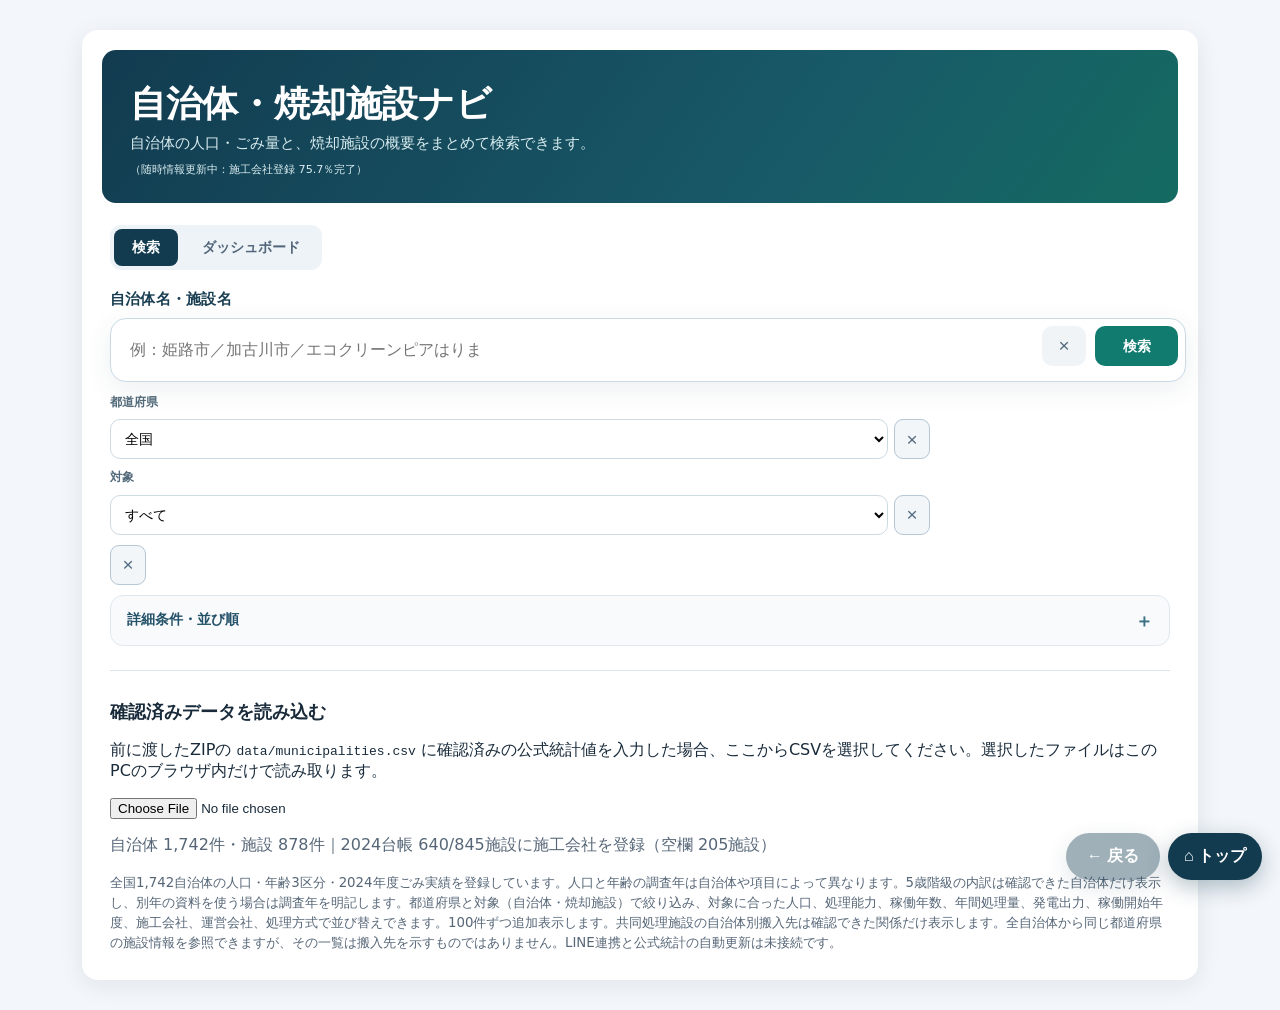
==== index.html @ e00a503f "batch74: verify Yoshii original plant era; distinguish 2003 retrofit" ====
<!doctype html><html lang="ja"><head><meta charset="utf-8"><meta name="viewport" content="width=device-width,initial-scale=1"><title>自治体・焼却施設ナビ</title><style>body{font-family:system-ui,'Yu Gothic',sans-serif;background:#f3f6fa;color:#192b3b;margin:0;padding:30px 16px}main{max-width:760px;margin:auto;background:#fff;border-radius:16px;padding:28px;box-shadow:0 5px 25px #142a4015}h1{font-size:1.5rem;margin-top:0}h2{font-size:1.1rem}input[type=text]{font-size:1rem;padding:12px;width:min(80%,450px);box-sizing:border-box}button{padding:12px 20px;border:0;background:#087c62;color:#fff;border-radius:5px;font-size:1rem;cursor:pointer}.result{line-height:1.65;background:#f5f7fa;padding:18px;border-radius:8px}.result .group{border-top:1px solid #dce4e9;padding:12px 0}.result .group:first-of-type{border-top:0}.result .group h2{font-size:1rem;font-weight:700;margin:0 0 9px}.result .rows{display:block}.result .row{margin:.3em 0;overflow-wrap:anywhere}.result .title,.result .note,.result .space,.result .subsection{grid-column:1/-1}.result .title{margin:0 0 8px}.result .subsection{font-weight:700;margin-top:12px}.result .space{height:.55em}.result .key{text-align:left;overflow-wrap:anywhere}.result .colon{font-weight:600}.result .value,.result .note{overflow-wrap:anywhere}.result .num{display:inline-block;text-align:left;font-variant-numeric:tabular-nums;white-space:nowrap}.result .unit{white-space:nowrap}.result .value>.paren{margin-left:.3em}.result .paren{font-size:.8em;color:#50647a}@media(max-width:600px){.result{font-size:.9rem;padding:12px}}small,.muted{color:#566677}.box{border-top:1px solid #dce4e9;margin-top:24px;padding-top:14px}label{font-weight:600}#search-feedback{margin:12px 0;color:#075c48;font-weight:700;min-height:1.5em}.related{display:flex;flex-wrap:wrap;gap:8px;margin-top:12px}.related:empty{display:none}#facility-choice:not(:empty){display:block;margin-bottom:12px}#facility-choice label{display:block;margin-bottom:4px}#facility-choice select{display:block;box-sizing:border-box;width:min(80%,450px);max-width:100%}.related button{background:#e5f4ef;color:#075c48;padding:9px 14px;border:1px solid #a7d9c8}.related select{padding:10px;font-size:1rem;max-width:100%;border:1px solid #8ba7a1;border-radius:5px;background:white}.related label{align-self:center}#sort-controls{display:flex;align-items:center;gap:10px;margin:12px 0 4px;flex-wrap:wrap}#sort-scope,#sort-order{font-size:1rem;padding:9px 12px;border:1px solid #8ba7a1;border-radius:7px;background:#fff;max-width:100%}#sort-hint{font-size:.82rem;color:#566677}#search-candidates:not(:empty){display:flex;flex-direction:column;padding:4px 0 8px}#search-candidates button{text-align:left;width:100%;background:#e5f4ef;color:#075c48;padding:10px 14px;border:1px solid #a7d9c8}
#home-button{position:fixed;right:18px;bottom:calc(20px + env(safe-area-inset-bottom));z-index:10;border-radius:999px;background:#123b50;color:white;box-shadow:0 7px 22px #123b5050;padding:13px 19px;font-weight:700}#home-button:focus-visible,.facility-link:focus-visible{outline:3px solid #edbd56;outline-offset:3px}#result{scroll-margin-top:16px}.facility-link{display:block;width:100%;text-align:left;margin:8px 0;border-radius:10px;background:white;color:#075c48;border:1px solid #a7d9c8;padding:12px 14px;font-weight:650;overflow-wrap:anywhere}.facility-link:active{background:#d5eee4}@media(max-width:600px){#home-button{right:14px;bottom:calc(16px + env(safe-area-inset-bottom))}}

/* 案件探索用の結果画面 */
main{max-width:1060px}.result{background:#f5f7fa;padding:18px 22px}.result>.title:first-child{font-size:1.15rem;font-weight:750;margin:0 0 8px}.result .group{background:#fff;border:1px solid #dbe4ed;border-radius:14px;padding:16px;margin:12px 0;box-shadow:0 2px 10px #123b5009}.result .group h2{font-size:1.05rem;margin:0 0 12px}.result .facility-section{border-left:5px solid #e79330}.result .overview-section{border-left:5px solid #4383cb}.result .renovation-section{border-left:5px solid #c75450}.result .renovation-section .row{padding:3px 0}.metric-grid{display:grid;grid-template-columns:repeat(3,minmax(0,1fr));gap:8px}.overview-metrics{grid-template-columns:repeat(4,minmax(0,1fr))}.metric{background:#f4f8fc;border:1px solid #e0e8f0;border-radius:10px;padding:10px 12px;min-width:0}.metric-label{display:block;color:#52657a;font-size:.78rem;line-height:1.4}.metric-value{display:block;font-size:1.08rem;overflow-wrap:anywhere;font-variant-numeric:tabular-nums}.overview-metrics .metric{background:#eef5fd}.overview-metrics .waste-metric{background:#eaf6ed;border-color:#cce7d2}.age-new{background:#e6f5e9;border-color:#9bd3a5}.age-mid{background:#fff5db;border-color:#edcf70}.age-old{background:#fbe9e7;border-color:#e9aaa5}.age-new .metric-value{color:#17663d}.age-mid .metric-value{color:#845e00}.age-old .metric-value{color:#a43b32}.facility-card{display:block;text-align:left;width:100%;background:#fffaf3;border:1px solid #f0d5ae;border-radius:12px;padding:14px;color:#192b3b;box-sizing:border-box;margin:9px 0}.facility-card-button{cursor:pointer;font:inherit}.facility-card-button:hover,.facility-card-button:focus-visible{outline:2px solid #dc8734;outline-offset:1px;background:#fff4e4}.facility-card-heading{font-size:1.08rem;font-weight:750;color:#74440d;margin-bottom:10px}.facility-card-foot{margin-top:10px;font-size:.86rem;line-height:1.5;overflow-wrap:anywhere}.age-caveat{display:block;margin-top:5px;font-size:.75rem}.result-details{margin:9px 0}.result-details>summary{cursor:pointer;display:list-item;background:#fff;border:1px solid #dbe4ed;border-radius:10px;padding:11px 16px;color:#214867;font-weight:700}.result-details[open]>summary{border-radius:10px 10px 0 0}.result-details .group{margin-top:0;border-top:0;border-radius:0 0 10px 10px;box-shadow:none}.result .facility-section .rows>small,.overview-section>small{display:block;margin-top:8px}.result .facility-section .rows>.facility-card+.facility-card{margin-top:12px}@media(max-width:700px){body{padding:12px 8px}main{padding:18px 12px}.result{padding:10px}.metric-grid,.overview-metrics{grid-template-columns:repeat(2,minmax(0,1fr))}.metric{padding:8px}.metric-value{font-size:1rem}.facility-card{padding:10px}.result .group{padding:12px;margin:9px 0}}@media(max-width:360px){.metric-grid,.overview-metrics{grid-template-columns:1fr}}

.hero{background:linear-gradient(125deg,#123b50 0%,#185a68 65%,#146b61 100%);color:#fff;border-radius:14px;padding:24px 28px;margin:-8px -8px 22px}.hero h1{font-size:clamp(1.5rem,3vw,2.25rem);line-height:1.25;margin:7px 0 8px}.hero p{margin:0;color:#d9edf0;font-size:.94rem}.hero-kicker{display:inline-block;background:#e59333;color:#24210c;border-radius:999px;padding:4px 11px;font-size:.75rem;font-weight:800;letter-spacing:.04em}#q{border:2px solid #a5b9c9;border-radius:10px;width:min(100%,580px);margin-top:5px;outline-offset:2px}#q:focus{border-color:#df8c2d}#facility-choice:not(:empty){border:1px solid #dce5ec;background:#fff;border-radius:12px;padding:12px 16px;margin-top:18px}#facility-choice:before{content:'施設を切り替える';display:block;font-weight:750;color:#214867;margin-bottom:8px}#search-feedback{color:#214867}#result{margin-top:12px}@media(max-width:700px){.hero{padding:20px 18px;margin:-6px -4px 18px}.hero h1{font-size:1.45rem}.hero p{font-size:.83rem}#q{width:100%}}
.facility-card-heading{display:flex;align-items:baseline;justify-content:space-between;gap:8px;flex-wrap:wrap}.age-legend{font-size:.68rem;color:#586c77;font-weight:500;white-space:normal}.age-legend::first-letter{color:#377dbb}.facility-card-heading .age-legend{margin-left:auto}.works-chip{display:inline-block;margin-top:9px;padding:2px 8px;border-radius:999px;background:#f9e8e6;color:#a43b32;font-size:.73rem;font-weight:750}.age-new{background:#e8f2fc;border-color:#a8c8e8}.age-new .metric-value{color:#245f95}@media(max-width:700px){.facility-card-heading{display:block}.age-legend{display:block;margin-top:4px;font-size:.65rem}}
.age-legend span{margin-left:7px;white-space:nowrap}.legend-blue{color:#2878b7}.legend-yellow{color:#957000}.legend-red{color:#ae493e}.service-area{display:block;margin-top:8px;font-weight:700;color:#876019}
/* 絞り込みは検索欄の上に二列、候補は検索欄の直下 */
#sort-controls{display:grid;grid-template-columns:repeat(2,minmax(0,1fr));column-gap:10px;row-gap:3px;max-width:580px;margin:0 0 16px}
#sort-controls label{font-size:.78rem;line-height:1.25;color:#52657a}
#sort-controls label[for="sort-scope"]{grid-column:1;grid-row:1}
#sort-controls label[for="sort-order"]{grid-column:2;grid-row:1}
#sort-scope{grid-column:1;grid-row:2}#sort-order{grid-column:2;grid-row:2}
#sort-scope,#sort-order{box-sizing:border-box;width:100%;min-width:0;max-width:none;padding:7px 20px 7px 8px;font-size:.82rem;line-height:1.2;height:36px}
#sort-hint{grid-column:1/-1;font-size:.72rem;line-height:1.25;margin-top:2px}
#search-candidates:not(:empty){margin:6px 0 10px;padding:8px;border:1px solid #a7d9c8;border-radius:12px;background:#f2faf7;gap:5px}
#search-candidates:not(:empty)::before{content:'検索候補 · タップして表示';display:block;color:#075c48;font-size:.78rem;font-weight:750;padding:1px 4px 3px}
#search-candidates button{border-radius:7px;padding:9px 11px;background:#fff}
#search-feedback{font-size:.84rem;font-weight:600;margin:6px 0 8px;min-height:0}
@media(max-width:700px){#sort-controls{max-width:none;column-gap:8px;margin-bottom:14px}#sort-scope,#sort-order{font-size:.78rem;padding-left:6px;padding-right:15px;height:34px}}

#nav-actions{position:fixed;right:18px;bottom:calc(20px + env(safe-area-inset-bottom));z-index:10;display:flex;gap:8px}
#nav-actions button{position:static;min-width:94px;border-radius:999px;background:#123b50;color:#fff;box-shadow:0 7px 22px #123b5050;padding:13px 16px;font-weight:700}
#back-button:disabled{opacity:.4;cursor:not-allowed}
#search-row{display:flex;gap:8px;align-items:stretch;margin-top:5px;width:100%}
#search-row #q{margin-top:0;flex:1;min-width:0;width:auto}
.search-action{width:70px;min-width:70px;height:46px;padding:0;border-radius:10px;font-weight:800;display:inline-flex;align-items:center;justify-content:center}
#clear-search{background:#e7edf2;color:#214867;border:1px solid #b7c7d4;font-size:1.25rem}
#submit-search{background:#087c62;color:#fff;border:1px solid #087c62}
#prefecture-filter{font-size:.82rem;padding:7px 20px 7px 8px;border:1px solid #8ba7a1;border-radius:7px;background:#fff;height:36px;box-sizing:border-box;min-width:130px}
#sort-controls{grid-template-columns:minmax(130px,1fr) minmax(130px,1fr) minmax(130px,1fr)!important;max-width:760px!important}
#sort-controls label[for="prefecture-filter"]{grid-column:3;grid-row:1}
#prefecture-filter{grid-column:3;grid-row:2}
.facility-list-card{width:100%;box-sizing:border-box;margin:6px 0}
.facility-list-rank{font-size:.78rem;color:#566677;font-weight:700;margin-right:6px}
@media(max-width:700px){#nav-actions{right:12px;bottom:calc(14px + env(safe-area-inset-bottom));gap:6px}#nav-actions button{min-width:78px;padding:11px 12px;font-size:.86rem}#sort-controls{grid-template-columns:1fr 1fr!important}#sort-controls label[for="prefecture-filter"]{grid-column:1;grid-row:3}#prefecture-filter{grid-column:1/3;grid-row:4;width:100%}.search-action{width:64px;min-width:64px;height:44px}}

/* 検索UI 最終構成：都道府県 → 対象 → 並び順 */
#sort-controls{display:grid!important;grid-template-columns:minmax(120px,1fr) minmax(120px,1fr) minmax(180px,1.35fr)!important;column-gap:10px;row-gap:5px;max-width:820px!important;align-items:end}
#sort-controls label[for="prefecture-filter"]{grid-column:1!important;grid-row:1!important}
#prefecture-filter{grid-column:1!important;grid-row:2!important;width:100%;max-width:none!important}
#sort-controls label[for="sort-scope"]{grid-column:2!important;grid-row:1!important}
#sort-scope{grid-column:2!important;grid-row:2!important}
#sort-controls label[for="sort-order"]{grid-column:3!important;grid-row:1!important}
#sort-order{grid-column:3!important;grid-row:2!important}
#sort-hint{grid-column:1/4!important;grid-row:3!important;margin-top:1px}
#sort-scope,#sort-order,#prefecture-filter{height:40px!important;font-size:.88rem!important;border:1px solid #9db0bf;border-radius:9px;background:#fff;padding:7px 30px 7px 10px!important}
@media(max-width:700px){#sort-controls{grid-template-columns:1fr 1fr!important}#sort-controls label[for="prefecture-filter"]{grid-column:1!important;grid-row:1!important}#prefecture-filter{grid-column:1!important;grid-row:2!important}#sort-controls label[for="sort-scope"]{grid-column:2!important;grid-row:1!important}#sort-scope{grid-column:2!important;grid-row:2!important}#sort-controls label[for="sort-order"]{grid-column:1/3!important;grid-row:3!important}#sort-order{grid-column:1/3!important;grid-row:4!important}#sort-hint{grid-column:1/3!important;grid-row:5!important}}
.aggregation-coverage{margin:8px 0 10px;padding:10px 12px;border-radius:10px;background:#f5f7fa;border:1px solid #d8e0e7;font-size:.82rem;font-weight:700;color:#44515c}
.company-overview{background:#fff;border:1px solid #cbdce5;border-radius:12px;padding:14px;text-align:left;color:#192b3b}
.company-overview h2{margin:3px 0 8px;font-size:1.2rem;overflow-wrap:anywhere}.company-kicker{font-size:11px;color:#536a7a}.company-links{display:flex;flex-wrap:wrap;gap:8px;margin-bottom:10px}.company-links a{font-size:12px;color:#075c70;display:inline-block;padding:5px 9px;background:#edf7fa;border:1px solid #c9e3eb;border-radius:6px}.company-stats{display:flex;flex-wrap:wrap;gap:6px}.company-stats span{background:#f3f6f9;border-radius:6px;padding:5px 8px;font-size:12px}.company-note,.company-sort-note{font-size:11px;line-height:1.6;color:#536477;margin:8px 0 0}.company-sort-bar{display:flex;flex-wrap:wrap;gap:8px;align-items:center;margin-top:12px}.company-sort-bar label{font-size:12px}.company-sort-bar select{flex:1;min-width:0;width:auto;max-width:100%;font-size:13px;padding:8px;border:1px solid #99b5c1;border-radius:7px;background:white}.company-facility-list{display:flex;flex-direction:column;gap:8px}.company-facility-list button .company-facility-value{display:block;font-size:12px;color:#52657a;margin-top:3px}
/* 施設サマリー：項目の分類色。稼働年数の判定色は既存のまま。 */
.facility-metrics .metric-equipment{background:#eef5fc;border-color:#c9def2;border-left:3px solid #6b9cc5}
.facility-metrics .metric-start{background:#f4f0fa;border-color:#dfd3ed;border-left:3px solid #a28abb}
.facility-metrics .metric-power{background:#fff8e8;border-color:#efdfb5;border-left:3px solid #c4a355}
.facility-metrics .metric-throughput{background:#edf7f2;border-color:#cce6d8;border-left:3px solid #73a88b}
.facility-metrics .metric-unknown{background:#f2f4f6;border-color:#d8dee5;border-left:3px solid #aab4c0}
.facility-metrics .metric-unknown .metric-value{color:#586577;font-weight:600}
/* 件数に依存しない共通タイムライン。1件でも丸と縦線を保持する。 */
.construction-history .history-timeline:not(:empty){display:block;min-height:64px;border-left:2px solid #fb923c;margin-left:7px;overflow:visible}
.construction-history .history-timeline>li{display:block;min-height:44px;padding-bottom:20px;overflow:visible}
.construction-history .history-timeline>li::before{display:block;content:'';background:#ea580c;width:9px;height:9px;border-radius:50%;border:2px solid #fff;position:absolute;left:-19px;top:5px}

.construction-history{margin-top:12px;border-top:1px solid #cbd5e1;padding-top:10px;text-align:left}.construction-history summary{font-size:14px;font-weight:700;cursor:pointer;min-height:36px;align-content:center;color:#9a3412}.history-count{margin-left:8px;font-size:11px;background:#fff0e3;border-radius:99px;padding:3px 8px;color:#7c2d12}.history-note{display:block;font-size:11px;color:#64748b;line-height:1.6;margin:8px 0}.history-timeline{list-style:none;padding:0 0 0 13px;margin:14px 0;border-left:2px solid #fed7aa}.history-timeline li{position:relative;padding:0 0 20px 14px;overflow-wrap:anywhere}.history-timeline li:before{content:'';position:absolute;left:-19px;top:5px;width:9px;height:9px;border-radius:50%;background:#ea580c;border:2px solid white}.history-timeline time{display:block;font-size:12px;font-weight:700;color:#64748b}.history-tags{display:flex;flex-wrap:wrap;gap:5px;margin:5px 0}.history-tags span{font-size:10px;background:#fff7ed;color:#9a3412;border:1px solid #fed7aa;border-radius:5px;padding:2px 5px}.history-timeline strong{display:block;font-size:13px}.history-timeline small{display:block;font-size:11px;color:#64748b}.history-timeline p{font-size:12px;line-height:1.6;margin:4px 0}.history-sources{display:flex;flex-wrap:wrap;gap:10px;margin-top:5px}.history-sources a{font-size:11px;color:#0369a1}.construction-history a:focus-visible,.construction-history summary:focus-visible{outline:2px solid #0284c7;outline-offset:3px}

/* 各絞り込み欄の個別リセット。既存の段組みと高さを維持。 */
#sort-controls .filter-reset-field{display:flex;align-items:stretch;gap:6px;min-width:0;width:100%;grid-row:2}
#sort-controls .filter-reset-field select{flex:1;min-width:0!important;width:0!important;max-width:none!important;grid-column:auto!important;grid-row:auto!important}
#sort-controls .filter-reset-field[data-control="prefecture-filter"]{grid-column:1}
#sort-controls .filter-reset-field[data-control="sort-scope"]{grid-column:2}
#sort-controls .filter-reset-field[data-control="sort-order"]{grid-column:3}
#sort-controls .filter-reset-button{display:flex;align-items:center;justify-content:center;flex:0 0 36px;width:36px;height:40px;padding:0;border:1px solid #b7c7d4;border-radius:9px;background:#f2f6f9;color:#526b80;font-size:19px;font-weight:500;line-height:1;box-sizing:border-box}
#sort-controls .filter-reset-button:hover{background:#e7eef4;color:#214867}
#sort-controls .filter-reset-button:active{background:#dce7ef}
#sort-controls .filter-reset-button:focus-visible{outline:3px solid #df8c2d;outline-offset:2px}
@media(max-width:700px){#sort-controls .filter-reset-field[data-control="sort-order"]{grid-column:1/3;grid-row:4}}

/* 検索欄を絞り込み欄と同じ高さに揃える */
#search-row{gap:6px;align-items:center}
#search-row #q{height:40px;padding:7px 10px;font-size:.88rem;border-radius:9px;box-sizing:border-box}
#search-row .search-action{height:40px;min-width:0;padding:0;border-radius:9px;box-sizing:border-box;font-weight:600;line-height:1}
#search-row #clear-search{flex:0 0 36px;width:36px;background:#f2f6f9;color:#526b80;font-size:19px;font-weight:500;border:1px solid #b7c7d4}
#search-row #submit-search{flex:0 0 56px;width:56px;font-size:.88rem}
#search-row #clear-search:hover{background:#e7eef4;color:#214867}
#search-row .search-action:focus-visible{outline:3px solid #df8c2d;outline-offset:2px}
#result:empty,#search-feedback:empty{display:none}

/* ランキングダッシュボード */
.page-tabs{display:flex;gap:6px;margin:0 0 18px;padding:4px;background:#edf3f7;border-radius:11px;width:fit-content}.page-tabs button{padding:9px 18px;background:transparent;color:#52657a;border-radius:8px;font-size:.88rem;font-weight:700}.page-tabs button[aria-pressed="true"]{background:#123b50;color:white}
#dashboard[hidden]{display:none}body.dashboard-open main>:not(.hero):not(.page-tabs):not(#dashboard){display:none!important}
.dash-head{display:flex;justify-content:space-between;align-items:end;gap:12px;flex-wrap:wrap;margin-bottom:16px}.dash-head h2{font-size:1.45rem;margin:0 0 4px}.dash-head p{font-size:.82rem;color:#52657a;margin:0}.dash-filter label{display:block;font-size:.78rem;margin-bottom:4px}.dash-filter select{height:40px;min-width:150px;border:1px solid #9db0bf;border-radius:9px;background:white;padding:7px 10px;font-size:.88rem}
.dash-kpis{display:grid;grid-template-columns:repeat(4,minmax(0,1fr));gap:10px;margin-bottom:16px}.dash-kpi{border:1px solid #d6e4ec;border-radius:12px;background:#f3f8fb;padding:14px}.dash-kpi span{display:block;color:#52657a;font-size:.78rem}.dash-kpi strong{display:block;font-size:1.7rem;color:#123b50;line-height:1.5;font-variant-numeric:tabular-nums}.dash-kpi small{font-size:.72rem}
.dash-grid{display:grid;grid-template-columns:repeat(2,minmax(0,1fr));gap:16px}.dash-panel{border:1px solid #d6e4ec;border-radius:13px;background:white;padding:16px;min-width:0}.dash-panel h3{font-size:1rem;margin:0 0 5px}.dash-note{color:#52657a;font-size:.73rem;line-height:1.5;margin:0 0 10px}.dash-rank{display:block;width:100%;position:relative;background:transparent;color:#192b3b;padding:9px 0;border-radius:0;text-align:left;border-bottom:1px solid #edf2f6;font:inherit}.dash-rank:hover{background:#f3f8fb}.dash-rank:focus-visible{outline:2px solid #df8c2d}.dash-row{display:flex;align-items:baseline;gap:8px;font-size:.82rem}.dash-place{width:21px;flex-shrink:0;color:#8799a7;font-size:.75rem}.dash-label{flex:1;min-width:0;overflow-wrap:anywhere}.dash-value{font-weight:750;white-space:nowrap;font-variant-numeric:tabular-nums;color:#146b61}.dash-meta{font-size:.68rem;color:#64748b;margin:3px 0 5px 29px}.dash-track{height:4px;margin-left:29px;background:#edf3f7;border-radius:9px;overflow:hidden}.dash-bar{height:100%;background:#248978;border-radius:9px}.dash-panel[data-tone="old"] .dash-bar{background:#cf7266}.dash-panel[data-tone="new"] .dash-bar{background:#4383cb}.dash-age{display:flex;gap:8px;margin:0 0 16px;flex-wrap:wrap}.dash-age span{padding:7px 11px;border-radius:7px;font-size:.8rem;background:#eef5fc;color:#245f95}.dash-age span:nth-child(2){background:#fff5db;color:#845e00}.dash-age span:nth-child(3){background:#fbe9e7;color:#a43b32}.dash-age span:nth-child(4){background:#f3f6fa;color:#52657a}.dash-footer{font-size:.74rem;color:#52657a;line-height:1.6;margin:16px 0 0}
@media(max-width:700px){.dash-kpis{grid-template-columns:repeat(2,minmax(0,1fr));gap:8px}.dash-kpi{padding:10px}.dash-kpi strong{font-size:1.4rem}.dash-grid{grid-template-columns:1fr;gap:12px}.dash-panel{padding:12px}.dash-head h2{font-size:1.2rem}.page-tabs{width:100%;box-sizing:border-box}.page-tabs button{flex:1;padding:9px 8px}}

/* スマホでもランキングは一項目ずつ表示 */
.dash-grid{grid-template-columns:minmax(0,1fr)}
.dash-selector{display:flex;gap:12px;align-items:end;flex-wrap:wrap;margin-bottom:12px}
.dash-selector .dash-filter{flex:1;min-width:0}
.dash-selector select{width:100%;box-sizing:border-box}
.dash-summary{font-size:.78rem;color:#52657a;margin:0 0 12px;line-height:1.5}
.hero .update-progress{display:block;margin:9px 0 0;font-size:.7rem;font-weight:400;color:#d9edf0;line-height:1.5}
</style></head><body><div id="nav-actions"><button id="back-button" type="button" aria-label="ひとつ前の画面に戻る" disabled>← 戻る</button><button id="home-button" type="button" aria-label="トップページへ戻る">⌂ トップ</button></div><main><header class="hero"><h1>自治体・焼却施設ナビ</h1><p>自治体の人口・ごみ量と、焼却施設の概要をまとめて検索できます。</p></header><div id="sort-controls"><label for="prefecture-filter">都道府県</label><select id="prefecture-filter"><option value="">全国</option></select><label for="sort-scope">対象</label><select id="sort-scope"><option value="search">すべて</option><option value="municipalities">自治体</option><option value="facilities">焼却施設</option></select><label for="sort-order">並び順</label><select id="sort-order"><option value="related">関連順</option><option value="population-desc">人口順（多い順）</option><option value="population-asc">人口順（少ない順）</option><option value="capacity-desc">処理能力 t/日（多い順）</option><option value="capacity-asc">処理能力 t/日（少ない順）</option><option value="age-new">施設稼働年数（新しい順）</option><option value="age-old">施設稼働年数（古い順）</option><option value="annual-desc">年間処理量 t（多い順）</option><option value="annual-asc">年間処理量 t（少ない順）</option><option value="power-desc">発電出力 kW（多い順）</option><option value="power-asc">発電出力 kW（少ない順）</option><option value="operation-new">稼働開始年度（新しい順）</option><option value="operation-old">稼働開始年度（古い順）</option><option value="builder">施工会社（件数順）</option><option value="operator">運営会社（件数順）</option><option value="process">処理方式（件数順）</option></select><span id="sort-hint">都道府県と対象を選ぶだけで一覧を絞り込めます。</span></div><form id="search"><label for="q">自治体名・施設名</label><div id="search-row"><input id="q" type="text" value="" placeholder="例：姫路市／加古川市／エコクリーンピアはりま" autocomplete="off"><button id="clear-search" class="search-action" type="button" aria-label="検索文字を削除">×</button><button id="submit-search" class="search-action" type="submit">検索</button></div></form><div id="search-candidates" class="related" aria-label="検索候補"></div><p id="search-feedback" role="status" aria-live="polite">検索機能の準備中です。この表示が変わらない場合は、HTMLファイルを保存してChromeで開いてください。</p><div id="result" class="result" role="status">読み込み中…</div><div id="facility-choice" class="related" aria-label="処理施設を選択"></div><div id="related" class="related" aria-label="関連する検索"></div><div class="box"><h2>確認済みデータを読み込む</h2><p>前に渡したZIPの <code>data/municipalities.csv</code> に確認済みの公式統計値を入力した場合、ここからCSVを選択してください。選択したファイルはこのPCのブラウザ内だけで読み取ります。</p><input id="csv" type="file" accept=".csv,text/csv"><p id="loaded" class="muted">内蔵データ：全国1,742自治体（施設882件）</p></div><small>全国1,742自治体の人口・年齢3区分・2024年度ごみ実績を登録しています。人口と年齢の調査年は自治体や項目によって異なります。5歳階級の内訳は確認できた自治体だけ表示し、別年の資料を使う場合は調査年を明記します。都道府県と対象（自治体・焼却施設）で絞り込み、対象に合った人口、処理能力、稼働年数、年間処理量、発電出力、稼働開始年度、施工会社、運営会社、処理方式で並び替えできます。100件ずつ追加表示します。共同処理施設の自治体別搬入先は確認できた関係だけ表示します。全自治体から同じ都道府県の施設情報を参照できますが、その一覧は搬入先を示すものではありません。LINE連携と公式統計の自動更新は未接続です。</small></main><script>
'use strict'; let facilities=[{id:'himeji_ichikawa',name:'市川美化センター',address:'兵庫県姫路市東郷町1451番地3',owner:'姫路市',builder:'三菱重工業株式会社',operator:'',capacity_tpd:'330',furnace_count:'2',furnace_type:'ストーカ式',process:'全連続燃焼式焼却炉',operation_start:'1992年4月',completion:'1992年3月',power_kw:'1200',source:'姫路市 新美化センター整備基本計画 https://www.city.himeji.lg.jp/kurashi/cmsfiles/contents/0000031/31573/kihonkeikaku.pdf ／ 姫路市 住民説明会資料 https://www.city.himeji.lg.jp/kurashi/cmsfiles/contents/0000026/26580/setumeikaisiryou2.pdf ／ 兵庫県「一般廃棄物処理」施工会社名 https://www.kankyo.pref.hyogo.lg.jp/download_file/view/3195/21156',source_date:'2026年9月確認'},{id:'himeji_aboshi',name:'エコパークあぼし ごみ焼却施設',address:'兵庫県姫路市網干区網干浜4番地1',owner:'姫路市',builder:'新日鉄住金エンジニアリング株式会社（建設当時。現・日鉄エンジニアリング株式会社）',operator:'',capacity_tpd:'402',furnace_count:'3',furnace_type:'シャフト炉式ガス化溶融炉',process:'直接溶融・資源化システム',operation_start:'2010年4月',completion:'2010年3月',power_kw:'10500',source:'姫路市 新美化センター整備基本計画 https://www.city.himeji.lg.jp/kurashi/cmsfiles/contents/0000031/31573/kihonkeikaku.pdf ／ 姫路市 住民説明会資料 https://www.city.himeji.lg.jp/kurashi/cmsfiles/contents/0000026/26580/setumeikaisiryou2.pdf ／ 兵庫県「一般廃棄物処理」施工会社名 https://www.kankyo.pref.hyogo.lg.jp/download_file/view/3279/21106',source_date:'2026年9月確認'},{id:'toban_ecocleanpia',name:'エコクリーンピアはりま（東播臨海広域クリーンセンター）',address:'兵庫県高砂市梅井6丁目1番1号',owner:'高砂市（加古川市・稲美町・播磨町から事務受託）',builder:'株式会社神鋼環境ソリューション',operator:'株式会社高砂環境サービス',capacity_tpd:'429',furnace_count:'3',furnace_type:'回転式ストーカ炉',process:'焼却（可燃ごみ・破砕残渣）',completion:'2022年5月',operation_start:'2022年6月',power_kw:'12000',source:'高砂市 施設概要 https://www.city.takasago.lg.jp/material/files/group/33/yoryo.pdf ／ 高砂市 事務の委託 https://www.city.takasago.lg.jp/soshikikarasagasu/ecocleanpia/eco/eco5/2745.html ／ 加古川市 広域ごみ処理事業 https://www.city.kakogawa.lg.jp/soshikikarasagasu/kankyobu/kankyodaiichika/1413346145115.html ／ 兵庫県「一般廃棄物処理」施工会社名 https://www.kankyo.pref.hyogo.lg.jp/application/files/8217/7484/3770/9593d52a82b48d61380bc4fdb09f9b2e.pdf',source_date:'2026年9月確認'}]; let serviceLinks=[{municipality_code:'28201',facility_id:'himeji_ichikawa',evidence:'姫路市 住民説明会資料 4頁',valid_from:'',valid_to:''},{municipality_code:'28201',facility_id:'himeji_aboshi',evidence:'姫路市 住民説明会資料 4頁',valid_from:'',valid_to:''},{municipality_code:'28210',facility_id:'toban_ecocleanpia',evidence:'加古川市 広域ごみ処理事業 ／ 高砂市 施設概要',valid_from:'2022年6月',valid_to:''},{municipality_code:'28216',facility_id:'toban_ecocleanpia',evidence:'加古川市 広域ごみ処理事業 ／ 高砂市 施設概要',valid_from:'2022年6月',valid_to:''},{municipality_code:'28381',facility_id:'toban_ecocleanpia',evidence:'加古川市 広域ごみ処理事業 ／ 高砂市 施設概要',valid_from:'2022年6月',valid_to:''},{municipality_code:'28382',facility_id:'toban_ecocleanpia',evidence:'加古川市 広域ごみ処理事業 ／ 高砂市 施設概要',valid_from:'2022年6月',valid_to:''}]; /* 施設: id, name, address, owner, operator, capacity_tpd, furnace_count, furnace_type, operation_start, source, source_date。紐付け: municipality_code, facility_id, evidence, valid_from, valid_to。確認済みの関係だけ登録する。 */ let rows=[{prefecture:'兵庫県',municipality:'姫路市',municipality_code:'28201',households:'230210',households_year:'2025年10月1日・国勢調査速報',population_change:'-12184',households_change:'+6104',population_previous_year:'2020年国勢調査',age_base_population:'530495',population:'518311',population_year:'2025年10月1日・国勢調査速報',age_0_14:'69458',age_15_64:'316502',age_65_plus:'144535',age_year:'2020年10月1日・国勢調査確報',age_5_year:[['15～19歳',26007],['20～24歳',26648],['25～29歳',26366],['30～34歳',27529],['35～39歳',30713],['40～44歳',35268],['45～49歳',43532],['50～54歳',37222],['55～59歳',33463],['60～64歳',29754]],waste_tonnes:'162699',waste_trend:[[2020,178625],[2021,176434],[2022,173113],[2023,168353],[2024,162699]],waste_trend_source:'環境省 年度別・兵庫県集計結果（ごみ処理概要） https://www.env.go.jp/recycle/waste_tech/ippan/r2/index.html ／ https://www.env.go.jp/recycle/waste_tech/ippan/r3/index.html ／ https://www.env.go.jp/recycle/waste_tech/ippan/r4/index.html ／ https://www.env.go.jp/recycle/waste_tech/ippan/r5/index.html ／ https://www.env.go.jp/recycle/waste_tech/ippan/r6/index.html',waste_year:'令和6年度（2024年度）',waste_per_capita_g_day:'855',direct_incineration_tonnes:'141886',recycled_tonnes:'23084',waste_household_tonnes:'108831',waste_business_tonnes:'53868',waste_types:[['可燃ごみ',136757],['不燃ごみ',2682],['資源ごみ',10292],['粗大ごみ',12798],['その他のごみ',170]],recycling_rate:'14.189122738001572',final_disposal_tonnes:'12387',waste_inflow_tonnes:'162731',waste_processed_tonnes:'190312',waste_extra_year:'令和6年度（2024年度）',waste_extra_source:'姫路市統計要覧 表13-2 https://www.city.himeji.lg.jp/shisei/cmsfiles/contents/0000032/32987/zen.pdf',population_source:'姫路市 https://www.city.himeji.lg.jp/shisei/0000033369.html',age_source:'姫路市 https://www.city.himeji.lg.jp/shisei/cmsfiles/contents/0000020/20119/kekkagaiyou.pdf',waste_source:'環境省 一般廃棄物処理事業実態調査（令和6年度・兵庫県／ごみ処理概要、地方公共団体コード28201） https://www.env.go.jp/recycle/waste_tech/ippan/r6/data/shori/city/28/01.xlsx'}];

// 市の公式施設案内で現在の焼却施設と自治体との関係を確認したもののみ登録する。
facilities.push(
 {id:'kobe_higashi',name:'東クリーンセンター',address:'兵庫県神戸市東灘区魚崎浜町1番地7',owner:'神戸市',builder:'川崎重工業株式会社',capacity_tpd:'900',furnace_count:'3',completion:'2000年3月',power_kw:'20000',source:'神戸市 ごみ処理施設の紹介 https://www.city.kobe.lg.jp/a70503/kurashi/recycle/gomi/shisetsu/facility/gomishorishisetsu/index.html ／ 東クリーンセンター https://www.city.kobe.lg.jp/a30783/kurashi/recycle/gomi/shisetsu/facility/gomishorishisetsu/higashicc.html ／ 兵庫県「一般廃棄物処理」施工会社名 https://www.kankyo.pref.hyogo.lg.jp/download_file/view/3258/21106',source_date:'2026年9月確認'},
 {id:'kobe_minatojima',name:'港島クリーンセンター',address:'兵庫県神戸市中央区港島9丁目12番1',owner:'神戸市',builder:'川崎重工業株式会社・株式会社大林組JV',capacity_tpd:'600',furnace_count:'3',completion:'2017年3月',operation_start:'2017年度',power_kw:'15200',source:'神戸市 ごみ処理施設の紹介 https://www.city.kobe.lg.jp/a70503/kurashi/recycle/gomi/shisetsu/facility/gomishorishisetsu/index.html ／ 港島クリーンセンター https://www.city.kobe.lg.jp/a30783/kurashi/recycle/gomi/shisetsu/facility/gomishorishisetsu/minatozimacc.html ／ 兵庫県「一般廃棄物処理」施工会社名 https://www.kankyo.pref.hyogo.lg.jp/download_file/view/3258/21106',source_date:'2026年9月確認'},
 {id:'kobe_nishi',name:'西クリーンセンター',address:'兵庫県神戸市西区伊川谷町井吹字三番鬮74番地の1',owner:'神戸市',builder:'三菱重工業株式会社',capacity_tpd:'600',furnace_count:'3',completion:'1995年1月',power_kw:'6500',source:'神戸市 ごみ処理施設の紹介 https://www.city.kobe.lg.jp/a70503/kurashi/recycle/gomi/shisetsu/facility/gomishorishisetsu/index.html ／ 西クリーンセンター https://www.city.kobe.lg.jp/a30783/kurashi/recycle/gomi/shisetsu/facility/gomishorishisetsu/nishicc.html ／ 兵庫県「一般廃棄物処理」施工会社名 https://www.kankyo.pref.hyogo.lg.jp/download_file/view/3258/21106',source_date:'2026年9月確認'},
 {id:'nishinomiya_tobu',name:'東部総合処理センター 焼却施設',address:'兵庫県西宮市鳴尾浜2丁目1番4',owner:'西宮市',source:'西宮市 東部総合処理センター 焼却施設 https://www.nishi.or.jp/kurashi/gomi/shisetsu/tobu-syoukyaku.html ／ 西宮市 西部総合処理センター焼却施設整備事業（現行２施設を明記） https://www.nishi.or.jp/kurashi/gomi/shisetsu/seibushoukyakusisetu.html',source_date:'2026年9月確認'},
 {id:'nishinomiya_seibu',name:'西部総合処理センター 焼却施設',address:'兵庫県西宮市西宮浜3丁目8番',owner:'西宮市',source:'西宮市 西部総合処理センター 焼却施設 https://www.nishi.or.jp/kurashi/gomi/shisetsu/w-shoricenter.html ／ 西宮市 西部総合処理センター焼却施設整備事業（現行２施設を明記） https://www.nishi.or.jp/kurashi/gomi/shisetsu/seibushoukyakusisetu.html',source_date:'2026年9月確認'},
 {id:'amagasaki_2',name:'尼崎市立クリーンセンター第2工場',address:'兵庫県尼崎市東海岸町16番地の1',owner:'尼崎市',capacity_tpd:'480',furnace_count:'2',furnace_type:'ストーカ炉',process:'全連続燃焼式焼却炉',operation_start:'2005年4月',power_kw:'14100',source:'尼崎市 第2工場（ごみ焼却工場） https://www.city.amagasaki.hyogo.jp/kurashi/gomi/seido/8768shisetsu/388465.html ／ 尼崎市 施設案内 https://www.city.amagasaki.hyogo.jp/map/1000375/1000388/1000455.html',source_date:'2026年9月確認'},
 {id:'naha_haebaru',name:'那覇・南風原クリーンセンター',address:'沖縄県島尻郡南風原町字新川650番地',owner:'那覇市・南風原町環境施設組合',capacity_tpd:'450',furnace_count:'3',furnace_type:'ストーカ炉',process:'全連続燃焼式焼却炉＋灰溶融炉',completion:'2006年3月',power_kw:'8000',source:'那覇市 ごみ処理施設 https://www.city.naha.okinawa.jp/kurasitetuduki/gomi-recycling/1001973/1001974/1001975.html ／ 那覇市・南風原町環境施設組合 施設概要 https://www.n-h-gomi.or.jp/facility/f001/ ／ 組織概要 https://www.n-h-gomi.or.jp/overview/',source_date:'2026年9月確認'}
);
serviceLinks.push(
 ...['kobe_higashi','kobe_minatojima','kobe_nishi'].map(facility_id=>({municipality_code:'28100',facility_id,evidence:'神戸市 ごみ処理施設の紹介（稼働中の３施設）',valid_from:'',valid_to:''})),
 ...['nishinomiya_tobu','nishinomiya_seibu'].map(facility_id=>({municipality_code:'28204',facility_id,evidence:'西宮市 焼却施設整備事業（現行２施設）',valid_from:'',valid_to:''})),
 {municipality_code:'28202',facility_id:'amagasaki_2',evidence:'尼崎市 第2工場（市内のごみを焼却）',valid_from:'',valid_to:''},
 ...['47201','47350'].map(municipality_code=>({municipality_code,facility_id:'naha_haebaru',evidence:'那覇市・南風原町環境施設組合 組織概要',valid_from:'',valid_to:''}))
);

facilities.push(
 {id:'uki_ukikurin',name:'宇城クリーンセンター（うきくりん）',address:'熊本県宇城市松橋町萩尾地内',owner:'宇城広域連合',operator:'宇城環境テクノロジー株式会社',builder:'日立造船株式会社・エスエヌ環境テクノロジー株式会社（建設JV、契約当時の社名）',capacity_tpd:'86',furnace_count:'2',furnace_type:'ストーカ式',operation_start:'2024年4月',source:'宇城広域連合 落成式 https://www.uki-kouikirengo.or.jp/q/aview/52/5999.html ／ 施工代表企業資料 https://www.kanadevia.com/newsroom/news/release/2020/20200730_001160.html',source_date:'2026年9月確認'},
 {id:'mimasaka_clean',name:'美作クリーンセンター',address:'岡山県美作市杉原340番地',owner:'美作市',capacity_tpd:'34',furnace_count:'2',furnace_type:'ストーカ式',process:'准連続式・17t/16h×2炉',source:'美作市 施設案内 https://www.city.mimasaka.lg.jp/soshiki/shimin/kankyo/Cleancenter/Cleancenter/1446872826940.html ／ 令和8年度処理実施計画 https://www.city.mimasaka.lg.jp/material/files/group/14/may8syorijixtusikeikaku.pdf',source_date:'2026年9月確認'},
 {id:'aira_seiso',name:'あいら清掃センター',address:'鹿児島県姶良市加治木町西別府5438-1',owner:'姶良市',capacity_tpd:'74',furnace_count:'2',furnace_type:'ストーカ式',process:'全連続燃焼式・37t/24h×2炉',operation_start:'2009年4月',source:'姶良市 施設案内 https://www.city.aira.lg.jp/s-kanri/seisousennta.html ／ 市施設概要 https://www.city.aira.lg.jp/s-kanri/shisetsu/shisetsu/kankyo/documents/gyoumuitakukeiyaku.pdf',source_date:'2026年9月確認'},
 {id:'tokyo_0',name:'中央清掃工場',address:'東京都中央区晴海5-2-1',owner:'東京二十三区清掃一部事務組合',source:'東京二十三区清掃一部事務組合 清掃工場一覧 https://www.union.tokyo23-seisou.lg.jp/kojo/ （東京23区共同処理。区別の実際の搬入先は未確認）',source_date:'2026年9月確認'},
 {id:'tokyo_1',name:'港清掃工場',address:'東京都港区港南5-7-1',owner:'東京二十三区清掃一部事務組合',source:'東京二十三区清掃一部事務組合 清掃工場一覧 https://www.union.tokyo23-seisou.lg.jp/kojo/ （東京23区共同処理。区別の実際の搬入先は未確認）',source_date:'2026年9月確認'},
 {id:'tokyo_2',name:'品川清掃工場',address:'東京都品川区八潮1-4-1',owner:'東京二十三区清掃一部事務組合',source:'東京二十三区清掃一部事務組合 清掃工場一覧 https://www.union.tokyo23-seisou.lg.jp/kojo/ （東京23区共同処理。区別の実際の搬入先は未確認）',source_date:'2026年9月確認'},
 {id:'tokyo_3',name:'目黒清掃工場',address:'東京都目黒区三田2-19-43',owner:'東京二十三区清掃一部事務組合',source:'東京二十三区清掃一部事務組合 清掃工場一覧 https://www.union.tokyo23-seisou.lg.jp/kojo/ （東京23区共同処理。区別の実際の搬入先は未確認）',source_date:'2026年9月確認'},
 {id:'tokyo_4',name:'大田清掃工場',address:'東京都大田区京浜島3-6-1',owner:'東京二十三区清掃一部事務組合',source:'東京二十三区清掃一部事務組合 清掃工場一覧 https://www.union.tokyo23-seisou.lg.jp/kojo/ （東京23区共同処理。区別の実際の搬入先は未確認）',source_date:'2026年9月確認'},
 {id:'tokyo_5',name:'多摩川清掃工場',address:'東京都大田区下丸子2-33-1',owner:'東京二十三区清掃一部事務組合',source:'東京二十三区清掃一部事務組合 清掃工場一覧 https://www.union.tokyo23-seisou.lg.jp/kojo/ （東京23区共同処理。区別の実際の搬入先は未確認）',source_date:'2026年9月確認'},
 {id:'tokyo_6',name:'千歳清掃工場',address:'東京都世田谷区八幡山2-7-1',owner:'東京二十三区清掃一部事務組合',source:'東京二十三区清掃一部事務組合 清掃工場一覧 https://www.union.tokyo23-seisou.lg.jp/kojo/ （東京23区共同処理。区別の実際の搬入先は未確認）',source_date:'2026年9月確認'},
 {id:'tokyo_7',name:'渋谷清掃工場',address:'東京都渋谷区東1-35-1',owner:'東京二十三区清掃一部事務組合',source:'東京二十三区清掃一部事務組合 清掃工場一覧 https://www.union.tokyo23-seisou.lg.jp/kojo/ （東京23区共同処理。区別の実際の搬入先は未確認）',source_date:'2026年9月確認'},
 {id:'tokyo_8',name:'杉並清掃工場',address:'東京都杉並区高井戸東3-7-6',owner:'東京二十三区清掃一部事務組合',source:'東京二十三区清掃一部事務組合 清掃工場一覧 https://www.union.tokyo23-seisou.lg.jp/kojo/ （東京23区共同処理。区別の実際の搬入先は未確認）',source_date:'2026年9月確認'},
 {id:'tokyo_9',name:'豊島清掃工場',address:'東京都豊島区上池袋2-5-1',owner:'東京二十三区清掃一部事務組合',source:'東京二十三区清掃一部事務組合 清掃工場一覧 https://www.union.tokyo23-seisou.lg.jp/kojo/ （東京23区共同処理。区別の実際の搬入先は未確認）',source_date:'2026年9月確認'},
 {id:'tokyo_10',name:'板橋清掃工場',address:'東京都板橋区高島平9-48-1',owner:'東京二十三区清掃一部事務組合',source:'東京二十三区清掃一部事務組合 清掃工場一覧 https://www.union.tokyo23-seisou.lg.jp/kojo/ （東京23区共同処理。区別の実際の搬入先は未確認）',source_date:'2026年9月確認'},
 {id:'tokyo_11',name:'練馬清掃工場',address:'東京都練馬区谷原6-10-11',owner:'東京二十三区清掃一部事務組合',source:'東京二十三区清掃一部事務組合 清掃工場一覧 https://www.union.tokyo23-seisou.lg.jp/kojo/ （東京23区共同処理。区別の実際の搬入先は未確認）',source_date:'2026年9月確認'},
 {id:'tokyo_12',name:'光が丘清掃工場',address:'東京都練馬区光が丘5-3-1',owner:'東京二十三区清掃一部事務組合',source:'東京二十三区清掃一部事務組合 清掃工場一覧 https://www.union.tokyo23-seisou.lg.jp/kojo/ （東京23区共同処理。区別の実際の搬入先は未確認）',source_date:'2026年9月確認'},
 {id:'tokyo_13',name:'墨田清掃工場',address:'東京都墨田区東墨田1-10-23',owner:'東京二十三区清掃一部事務組合',source:'東京二十三区清掃一部事務組合 清掃工場一覧 https://www.union.tokyo23-seisou.lg.jp/kojo/ （東京23区共同処理。区別の実際の搬入先は未確認）',source_date:'2026年9月確認'},
 {id:'tokyo_14',name:'新江東清掃工場',address:'東京都江東区夢の島3-1-1',owner:'東京二十三区清掃一部事務組合',source:'東京二十三区清掃一部事務組合 清掃工場一覧 https://www.union.tokyo23-seisou.lg.jp/kojo/ （東京23区共同処理。区別の実際の搬入先は未確認）',source_date:'2026年9月確認'},
 {id:'tokyo_15',name:'有明清掃工場',address:'東京都江東区有明2-3-10',owner:'東京二十三区清掃一部事務組合',source:'東京二十三区清掃一部事務組合 清掃工場一覧 https://www.union.tokyo23-seisou.lg.jp/kojo/ （東京23区共同処理。区別の実際の搬入先は未確認）',source_date:'2026年9月確認'},
 {id:'tokyo_16',name:'足立清掃工場',address:'東京都足立区西保木間4-7-1',owner:'東京二十三区清掃一部事務組合',source:'東京二十三区清掃一部事務組合 清掃工場一覧 https://www.union.tokyo23-seisou.lg.jp/kojo/ （東京23区共同処理。区別の実際の搬入先は未確認）',source_date:'2026年9月確認'},
 {id:'tokyo_17',name:'葛飾清掃工場',address:'東京都葛飾区水元1-20-1',owner:'東京二十三区清掃一部事務組合',source:'東京二十三区清掃一部事務組合 清掃工場一覧 https://www.union.tokyo23-seisou.lg.jp/kojo/ （東京23区共同処理。区別の実際の搬入先は未確認）',source_date:'2026年9月確認'},
 {id:'osaka_0',name:'西淀工場',address:'大阪府大阪市西淀川区大和田2-5-68',owner:'大阪広域環境施設組合',capacity_tpd:'600',source:'大阪広域環境施設組合 現行焼却工場一覧 https://www.osaka-env-paa.jp/kojo/ ／ 施設能力 https://www.osaka-env-paa.jp/kensetsu/junkan/document/chiikikeikaku2026.pdf （構成市の共同処理。市別の実際の搬入先は未確認）',source_date:'2026年9月確認'},
 {id:'osaka_1',name:'八尾工場',address:'大阪府八尾市上尾町7-1',owner:'大阪広域環境施設組合',capacity_tpd:'600',source:'大阪広域環境施設組合 現行焼却工場一覧 https://www.osaka-env-paa.jp/kojo/ ／ 施設能力 https://www.osaka-env-paa.jp/kensetsu/junkan/document/chiikikeikaku2026.pdf （構成市の共同処理。市別の実際の搬入先は未確認）',source_date:'2026年9月確認'},
 {id:'osaka_2',name:'舞洲工場',address:'大阪府大阪市此花区北港白津1-2-48',owner:'大阪広域環境施設組合',capacity_tpd:'900',source:'大阪広域環境施設組合 現行焼却工場一覧 https://www.osaka-env-paa.jp/kojo/ ／ 施設能力 https://www.osaka-env-paa.jp/kensetsu/junkan/document/chiikikeikaku2026.pdf （構成市の共同処理。市別の実際の搬入先は未確認）',source_date:'2026年9月確認'},
 {id:'osaka_3',name:'平野工場',address:'大阪府大阪市平野区瓜破南1-3-14',owner:'大阪広域環境施設組合',capacity_tpd:'900',source:'大阪広域環境施設組合 現行焼却工場一覧 https://www.osaka-env-paa.jp/kojo/ ／ 施設能力 https://www.osaka-env-paa.jp/kensetsu/junkan/document/chiikikeikaku2026.pdf （構成市の共同処理。市別の実際の搬入先は未確認）',source_date:'2026年9月確認'},
 {id:'osaka_4',name:'東淀工場',address:'大阪府大阪市東淀川区南江口3-16-6',owner:'大阪広域環境施設組合',capacity_tpd:'400',source:'大阪広域環境施設組合 現行焼却工場一覧 https://www.osaka-env-paa.jp/kojo/ ／ 施設能力 https://www.osaka-env-paa.jp/kensetsu/junkan/document/chiikikeikaku2026.pdf （構成市の共同処理。市別の実際の搬入先は未確認）',source_date:'2026年9月確認'},
 {id:'osaka_5',name:'住之江工場',address:'大阪府大阪市住之江区北加賀屋4-1-26',owner:'大阪広域環境施設組合',capacity_tpd:'400',source:'大阪広域環境施設組合 現行焼却工場一覧 https://www.osaka-env-paa.jp/kojo/ ／ 施設能力 https://www.osaka-env-paa.jp/kensetsu/junkan/document/chiikikeikaku2026.pdf （構成市の共同処理。市別の実際の搬入先は未確認）',source_date:'2026年9月確認'}
);
serviceLinks.push(
 {municipality_code:'43213',facility_id:'uki_ukikurin',evidence:'宇城広域連合 構成市町・新施設運営',valid_from:'',valid_to:''},
 {municipality_code:'43211',facility_id:'uki_ukikurin',evidence:'宇城広域連合 構成市町・新施設運営',valid_from:'',valid_to:''},
 {municipality_code:'43348',facility_id:'uki_ukikurin',evidence:'宇城広域連合 構成市町・新施設運営',valid_from:'',valid_to:''},
 {municipality_code:'33215',facility_id:'mimasaka_clean',evidence:'美作市 施設案内',valid_from:'',valid_to:''},
 {municipality_code:'46225',facility_id:'aira_seiso',evidence:'姶良市 施設案内',valid_from:'',valid_to:''},
 {municipality_code:'27100',facility_id:'osaka_0',evidence:'大阪広域環境施設組合の構成市。個別の搬入先は未確認',valid_from:'',valid_to:''},
 {municipality_code:'27100',facility_id:'osaka_1',evidence:'大阪広域環境施設組合の構成市。個別の搬入先は未確認',valid_from:'',valid_to:''},
 {municipality_code:'27100',facility_id:'osaka_2',evidence:'大阪広域環境施設組合の構成市。個別の搬入先は未確認',valid_from:'',valid_to:''},
 {municipality_code:'27100',facility_id:'osaka_3',evidence:'大阪広域環境施設組合の構成市。個別の搬入先は未確認',valid_from:'',valid_to:''},
 {municipality_code:'27100',facility_id:'osaka_4',evidence:'大阪広域環境施設組合の構成市。個別の搬入先は未確認',valid_from:'',valid_to:''},
 {municipality_code:'27100',facility_id:'osaka_5',evidence:'大阪広域環境施設組合の構成市。個別の搬入先は未確認',valid_from:'',valid_to:''},
 {municipality_code:'tokyo23',facility_id:'tokyo_0',evidence:'東京二十三区清掃一部事務組合の共同施設。区別の搬入先は未確認',valid_from:'',valid_to:''},
 {municipality_code:'tokyo23',facility_id:'tokyo_1',evidence:'東京二十三区清掃一部事務組合の共同施設。区別の搬入先は未確認',valid_from:'',valid_to:''},
 {municipality_code:'tokyo23',facility_id:'tokyo_2',evidence:'東京二十三区清掃一部事務組合の共同施設。区別の搬入先は未確認',valid_from:'',valid_to:''},
 {municipality_code:'tokyo23',facility_id:'tokyo_3',evidence:'東京二十三区清掃一部事務組合の共同施設。区別の搬入先は未確認',valid_from:'',valid_to:''},
 {municipality_code:'tokyo23',facility_id:'tokyo_4',evidence:'東京二十三区清掃一部事務組合の共同施設。区別の搬入先は未確認',valid_from:'',valid_to:''},
 {municipality_code:'tokyo23',facility_id:'tokyo_5',evidence:'東京二十三区清掃一部事務組合の共同施設。区別の搬入先は未確認',valid_from:'',valid_to:''},
 {municipality_code:'tokyo23',facility_id:'tokyo_6',evidence:'東京二十三区清掃一部事務組合の共同施設。区別の搬入先は未確認',valid_from:'',valid_to:''},
 {municipality_code:'tokyo23',facility_id:'tokyo_7',evidence:'東京二十三区清掃一部事務組合の共同施設。区別の搬入先は未確認',valid_from:'',valid_to:''},
 {municipality_code:'tokyo23',facility_id:'tokyo_8',evidence:'東京二十三区清掃一部事務組合の共同施設。区別の搬入先は未確認',valid_from:'',valid_to:''},
 {municipality_code:'tokyo23',facility_id:'tokyo_9',evidence:'東京二十三区清掃一部事務組合の共同施設。区別の搬入先は未確認',valid_from:'',valid_to:''},
 {municipality_code:'tokyo23',facility_id:'tokyo_10',evidence:'東京二十三区清掃一部事務組合の共同施設。区別の搬入先は未確認',valid_from:'',valid_to:''},
 {municipality_code:'tokyo23',facility_id:'tokyo_11',evidence:'東京二十三区清掃一部事務組合の共同施設。区別の搬入先は未確認',valid_from:'',valid_to:''},
 {municipality_code:'tokyo23',facility_id:'tokyo_12',evidence:'東京二十三区清掃一部事務組合の共同施設。区別の搬入先は未確認',valid_from:'',valid_to:''},
 {municipality_code:'tokyo23',facility_id:'tokyo_13',evidence:'東京二十三区清掃一部事務組合の共同施設。区別の搬入先は未確認',valid_from:'',valid_to:''},
 {municipality_code:'tokyo23',facility_id:'tokyo_14',evidence:'東京二十三区清掃一部事務組合の共同施設。区別の搬入先は未確認',valid_from:'',valid_to:''},
 {municipality_code:'tokyo23',facility_id:'tokyo_15',evidence:'東京二十三区清掃一部事務組合の共同施設。区別の搬入先は未確認',valid_from:'',valid_to:''},
 {municipality_code:'tokyo23',facility_id:'tokyo_16',evidence:'東京二十三区清掃一部事務組合の共同施設。区別の搬入先は未確認',valid_from:'',valid_to:''},
 {municipality_code:'tokyo23',facility_id:'tokyo_17',evidence:'東京二十三区清掃一部事務組合の共同施設。区別の搬入先は未確認',valid_from:'',valid_to:''}
);

// 全国の2024年度施設調査。地方公共団体コードが自治体に一致する施設は設置自治体としてのみ紐付ける。
const officialFacilities2024=[{"id":"moe_0110001","name":"札幌市駒岡清掃工場","address":"北海道札幌市南区真駒内602番地","owner":"札幌市","source":"環境省 一般廃棄物処理事業実態調査 令和6年度・焼却施設（2024年度の報告値。現在の稼働状況は未確認） https://www.env.go.jp/recycle/waste_tech/ippan/r6/data/seibi/facility/01.xlsx","source_date":"2024年度調査","annual_tonnes":"115761","capacity_tpd":"600","furnace_count":"2","power_kw":"4960","furnace_type":"ストーカ式（可動）","process":"全連続運転","operation_start":"1985年度"},{"id":"moe_0110002","name":"札幌市白石清掃工場","address":"北海道札幌市白石区東米里2170番地","owner":"札幌市","source":"環境省 一般廃棄物処理事業実態調査 令和6年度・焼却施設（2024年度の報告値。現在の稼働状況は未確認） https://www.env.go.jp/recycle/waste_tech/ippan/r6/data/seibi/facility/01.xlsx","source_date":"2024年度調査","annual_tonnes":"192242","capacity_tpd":"900","furnace_count":"3","power_kw":"30000","furnace_type":"ストーカ式（可動）","process":"全連続運転","operation_start":"2002年度"},{"id":"moe_0110003","name":"札幌市発寒清掃工場","address":"北海道札幌市西区発寒15条14丁目1-1","owner":"札幌市","source":"環境省 一般廃棄物処理事業実態調査 令和6年度・焼却施設（2024年度の報告値。現在の稼働状況は未確認） https://www.env.go.jp/recycle/waste_tech/ippan/r6/data/seibi/facility/01.xlsx","source_date":"2024年度調査","annual_tonnes":"133386","capacity_tpd":"600","furnace_count":"2","power_kw":"4960","furnace_type":"ストーカ式（可動）","process":"全連続運転","operation_start":"1992年度"},{"id":"moe_0110005","name":"函館市日乃出清掃工場(3号炉)","address":"函館市日乃出町26番2号","owner":"函館市","source":"環境省 一般廃棄物処理事業実態調査 令和6年度・焼却施設（2024年度の報告値。現在の稼働状況は未確認） https://www.env.go.jp/recycle/waste_tech/ippan/r6/data/seibi/facility/01.xlsx","source_date":"2024年度調査","annual_tonnes":"56492","capacity_tpd":"180","furnace_count":"1","power_kw":"1660","furnace_type":"ストーカ式（可動）","process":"全連続運転","operation_start":"1992年度"},{"id":"moe_0110004","name":"函館市日乃出清掃工場(1、2号炉)","address":"函館市日乃出町26番2号","owner":"函館市","source":"環境省 一般廃棄物処理事業実態調査 令和6年度・焼却施設（2024年度の報告値。現在の稼働状況は未確認） https://www.env.go.jp/recycle/waste_tech/ippan/r6/data/seibi/facility/01.xlsx","source_date":"2024年度調査","annual_tonnes":"14375","capacity_tpd":"240","furnace_count":"2","furnace_type":"ストーカ式（可動）","process":"全連続運転","operation_start":"1974年度"},{"id":"moe_0110006","name":"旭川市近文清掃工場","address":"北海道旭川市近文町13丁目","owner":"旭川市","source":"環境省 一般廃棄物処理事業実態調査 令和6年度・焼却施設（2024年度の報告値。現在の稼働状況は未確認） https://www.env.go.jp/recycle/waste_tech/ippan/r6/data/seibi/facility/01.xlsx","source_date":"2024年度調査","annual_tonnes":"70342","capacity_tpd":"280","furnace_count":"2","power_kw":"2100","furnace_type":"ストーカ式（可動）","process":"全連続運転","operation_start":"1996年度"},{"id":"moe_0110007","name":"北見市廃棄物処理場ごみ処理施設","address":"北見市大和298番地12","owner":"北見市","source":"環境省 一般廃棄物処理事業実態調査 令和6年度・焼却施設（2024年度の報告値。現在の稼働状況は未確認） https://www.env.go.jp/recycle/waste_tech/ippan/r6/data/seibi/facility/01.xlsx","source_date":"2024年度調査","annual_tonnes":"31878","capacity_tpd":"165","furnace_count":"3","power_kw":"1300","furnace_type":"流動床式","process":"全連続運転","operation_start":"2001年度"},{"id":"moe_0110010","name":"いわみざわ環境クリーンプラザ　焼却施設","address":"岩見沢市東山町297番地","owner":"岩見沢市","source":"環境省 一般廃棄物処理事業実態調査 令和6年度・焼却施設（2024年度の報告値。現在の稼働状況は未確認） https://www.env.go.jp/recycle/waste_tech/ippan/r6/data/seibi/facility/01.xlsx","source_date":"2024年度調査","annual_tonnes":"22497","capacity_tpd":"100","furnace_count":"2","power_kw":"1200","furnace_type":"ストーカ式（可動）","process":"全連続運転","operation_start":"2015年度"},{"id":"moe_0110012","name":"苫小牧市沼ノ端クリーンセンター","address":"苫小牧市字沼ﾉ端2番地の25","owner":"苫小牧市","source":"環境省 一般廃棄物処理事業実態調査 令和6年度・焼却施設（2024年度の報告値。現在の稼働状況は未確認） https://www.env.go.jp/recycle/waste_tech/ippan/r6/data/seibi/facility/01.xlsx","source_date":"2024年度調査","annual_tonnes":"46431","capacity_tpd":"210","furnace_count":"2","power_kw":"2000","furnace_type":"ストーカ式（可動）","process":"全連続運転","operation_start":"1999年度"},{"id":"moe_0110013","name":"江別市環境クリーンセンター","address":"北海道江別市八幡122番地","owner":"江別市","source":"環境省 一般廃棄物処理事業実態調査 令和6年度・焼却施設（2024年度の報告値。現在の稼働状況は未確認） https://www.env.go.jp/recycle/waste_tech/ippan/r6/data/seibi/facility/01.xlsx","source_date":"2024年度調査","annual_tonnes":"31659.46","capacity_tpd":"140","furnace_count":"2","power_kw":"1980","furnace_type":"その他","process":"全連続運転","operation_start":"2002年度"},{"id":"moe_0110014","name":"根室市じん芥焼却場","address":"根室市幌茂尻77番地2","owner":"根室市","source":"環境省 一般廃棄物処理事業実態調査 令和6年度・焼却施設（2024年度の報告値。現在の稼働状況は未確認） https://www.env.go.jp/recycle/waste_tech/ippan/r6/data/seibi/facility/01.xlsx","source_date":"2024年度調査","annual_tonnes":"10920","capacity_tpd":"100","furnace_count":"2","furnace_type":"ストーカ式（可動）","process":"准連続運転","operation_start":"1981年度"},{"id":"moe_0110016","name":"クリンクルセンター","address":"登別市幸町2丁目5番地","owner":"登別市","source":"環境省 一般廃棄物処理事業実態調査 令和6年度・焼却施設（2024年度の報告値。現在の稼働状況は未確認） https://www.env.go.jp/recycle/waste_tech/ippan/r6/data/seibi/facility/01.xlsx","source_date":"2024年度調査","annual_tonnes":"16810","capacity_tpd":"123","furnace_count":"2","furnace_type":"流動床式","process":"全連続運転","operation_start":"2000年度"},{"id":"moe_0110682","name":"恵庭市焼却施設","address":"恵庭市中島松461-1","owner":"恵庭市","source":"環境省 一般廃棄物処理事業実態調査 令和6年度・焼却施設（2024年度の報告値。現在の稼働状況は未確認） https://www.env.go.jp/recycle/waste_tech/ippan/r6/data/seibi/facility/01.xlsx","source_date":"2024年度調査","annual_tonnes":"11948","capacity_tpd":"56","furnace_count":"2","power_kw":"160","furnace_type":"ストーカ式（可動）","process":"全連続運転","operation_start":"2020年度"},{"id":"moe_0110018","name":"石狩市北石狩衛生センターごみ処理施設","address":"石狩市厚田区聚富618番地11","owner":"石狩市","source":"環境省 一般廃棄物処理事業実態調査 令和6年度・焼却施設（2024年度の報告値。現在の稼働状況は未確認） https://www.env.go.jp/recycle/waste_tech/ippan/r6/data/seibi/facility/01.xlsx","source_date":"2024年度調査","annual_tonnes":"17590","capacity_tpd":"180","furnace_count":"2","furnace_type":"ストーカ式（可動）","process":"全連続運転","operation_start":"1994年度"},{"id":"moe_0110019","name":"奥尻町環境センター焼却処理場","address":"奥尻郡奥尻町字富里414番地","owner":"奥尻町","source":"環境省 一般廃棄物処理事業実態調査 令和6年度・焼却施設（2024年度の報告値。現在の稼働状況は未確認） https://www.env.go.jp/recycle/waste_tech/ippan/r6/data/seibi/facility/01.xlsx","source_date":"2024年度調査","annual_tonnes":"942","capacity_tpd":"8","furnace_count":"2","furnace_type":"ストーカ式（可動）","process":"バッチ運転","operation_start":"2002年度"},{"id":"moe_0110021","name":"上富良野町クリーンセンター","address":"北海道空知郡上富良野町日新","owner":"上富良野町","source":"環境省 一般廃棄物処理事業実態調査 令和6年度・焼却施設（2024年度の報告値。現在の稼働状況は未確認） https://www.env.go.jp/recycle/waste_tech/ippan/r6/data/seibi/facility/01.xlsx","source_date":"2024年度調査","annual_tonnes":"2876","capacity_tpd":"15","furnace_count":"2","furnace_type":"ストーカ式（可動）","process":"バッチ運転","operation_start":"1999年度"},{"id":"moe_0110022","name":"幌加内町一般廃棄物焼却施設","address":"北海道雨竜郡幌加内町字雨煙別","owner":"幌加内町","source":"環境省 一般廃棄物処理事業実態調査 令和6年度・焼却施設（2024年度の報告値。現在の稼働状況は未確認） https://www.env.go.jp/recycle/waste_tech/ippan/r6/data/seibi/facility/01.xlsx","source_date":"2024年度調査","annual_tonnes":"180","capacity_tpd":"1","furnace_count":"1","furnace_type":"その他","process":"バッチ運転","operation_start":"2007年度"},{"id":"moe_0110674","name":"礼文町衛生センターごみ焼却施設","address":"礼文郡礼文町大字香深村字ｶﾌｶｲ770番地","owner":"礼文町","source":"環境省 一般廃棄物処理事業実態調査 令和6年度・焼却施設（2024年度の報告値。現在の稼働状況は未確認） https://www.env.go.jp/recycle/waste_tech/ippan/r6/data/seibi/facility/01.xlsx","source_date":"2024年度調査","annual_tonnes":"915","capacity_tpd":"6","furnace_count":"1","furnace_type":"ストーカ式（可動）","process":"バッチ運転","operation_start":"2020年度"},{"id":"moe_0110026","name":"清掃センター","address":"北海道斜里郡清里町字江南807番地","owner":"清里町","source":"環境省 一般廃棄物処理事業実態調査 令和6年度・焼却施設（2024年度の報告値。現在の稼働状況は未確認） https://www.env.go.jp/recycle/waste_tech/ippan/r6/data/seibi/facility/01.xlsx","source_date":"2024年度調査","annual_tonnes":"660","capacity_tpd":"10","furnace_count":"1","furnace_type":"ストーカ式（可動）","process":"バッチ運転","operation_start":"1983年度"},{"id":"moe_0110027","name":"訓子府町一般廃棄物焼却施設","address":"北海道常呂郡訓子府町字駒里184番地4､同番地9","owner":"訓子府町","source":"環境省 一般廃棄物処理事業実態調査 令和6年度・焼却施設（2024年度の報告値。現在の稼働状況は未確認） https://www.env.go.jp/recycle/waste_tech/ippan/r6/data/seibi/facility/01.xlsx","source_date":"2024年度調査","capacity_tpd":"14.1","furnace_count":"3","furnace_type":"固定床式","process":"バッチ運転","operation_start":"1992年度"},{"id":"moe_0110032","name":"大空町一般廃棄物焼却処理施設","address":"大空町東藻琴780番地の2","owner":"大空町","source":"環境省 一般廃棄物処理事業実態調査 令和6年度・焼却施設（2024年度の報告値。現在の稼働状況は未確認） https://www.env.go.jp/recycle/waste_tech/ippan/r6/data/seibi/facility/01.xlsx","source_date":"2024年度調査","annual_tonnes":"642","capacity_tpd":"6","furnace_count":"1","furnace_type":"その他","process":"バッチ運転","operation_start":"1983年度"},{"id":"moe_0110033","name":"浦河町クリーンプラザ","address":"北海道浦河郡浦河町荻伏町652番地の1","owner":"浦河町","source":"環境省 一般廃棄物処理事業実態調査 令和6年度・焼却施設（2024年度の報告値。現在の稼働状況は未確認） https://www.env.go.jp/recycle/waste_tech/ippan/r6/data/seibi/facility/01.xlsx","source_date":"2024年度調査","annual_tonnes":"2672","capacity_tpd":"17","furnace_count":"2","furnace_type":"ストーカ式（可動）","process":"バッチ運転","operation_start":"1999年度"},{"id":"moe_0110034","name":"様似町クリーンセンター　焼却施設","address":"北海道様似郡様似町字西様似343番地1","owner":"様似町","source":"環境省 一般廃棄物処理事業実態調査 令和6年度・焼却施設（2024年度の報告値。現在の稼働状況は未確認） https://www.env.go.jp/recycle/waste_tech/ippan/r6/data/seibi/facility/01.xlsx","source_date":"2024年度調査","annual_tonnes":"916","capacity_tpd":"10","furnace_count":"1","furnace_type":"ストーカ式（可動）","process":"バッチ運転","operation_start":"1997年度"},{"id":"moe_0110035","name":"えりも町清掃センター","address":"えりも町字歌別","owner":"えりも町","source":"環境省 一般廃棄物処理事業実態調査 令和6年度・焼却施設（2024年度の報告値。現在の稼働状況は未確認） https://www.env.go.jp/recycle/waste_tech/ippan/r6/data/seibi/facility/01.xlsx","source_date":"2024年度調査","annual_tonnes":"737","capacity_tpd":"10","furnace_count":"1","furnace_type":"ストーカ式（可動）","process":"バッチ運転","operation_start":"1990年度"},{"id":"moe_0110673","name":"標茶町クリーンセンター","address":"北海道川上郡標茶町開運9丁目21番地","owner":"標茶町","source":"環境省 一般廃棄物処理事業実態調査 令和6年度・焼却施設（2024年度の報告値。現在の稼働状況は未確認） https://www.env.go.jp/recycle/waste_tech/ippan/r6/data/seibi/facility/01.xlsx","source_date":"2024年度調査","annual_tonnes":"1658","capacity_tpd":"8","furnace_count":"1","furnace_type":"ストーカ式（可動）","process":"准連続運転","operation_start":"2018年度"},{"id":"moe_0110042","name":"白糠町クリーンセンター","address":"北海道白糠郡白糠町和天別1324番地2","owner":"白糠町","source":"環境省 一般廃棄物処理事業実態調査 令和6年度・焼却施設（2024年度の報告値。現在の稼働状況は未確認） https://www.env.go.jp/recycle/waste_tech/ippan/r6/data/seibi/facility/01.xlsx","source_date":"2024年度調査","annual_tonnes":"2513","capacity_tpd":"11","furnace_count":"1","furnace_type":"ストーカ式（可動）","process":"バッチ運転","operation_start":"1995年度"},{"id":"moe_0110043","name":"白糠町廃棄物簡易焼却炉","address":"北海道白糠郡白糠町和天別1324番地2","owner":"白糠町","source":"環境省 一般廃棄物処理事業実態調査 令和6年度・焼却施設（2024年度の報告値。現在の稼働状況は未確認） https://www.env.go.jp/recycle/waste_tech/ippan/r6/data/seibi/facility/01.xlsx","source_date":"2024年度調査","capacity_tpd":"4.5","furnace_count":"1","furnace_type":"その他","process":"バッチ運転","operation_start":"1989年度"},{"id":"moe_0110044","name":"根室北部広域ごみ処理施設","address":"野付郡別海町別海13番地の5","owner":"根室北部廃棄物処理広域連合","source":"環境省 一般廃棄物処理事業実態調査 令和6年度・焼却施設（2024年度の報告値。現在の稼働状況は未確認） https://www.env.go.jp/recycle/waste_tech/ippan/r6/data/seibi/facility/01.xlsx","source_date":"2024年度調査","annual_tonnes":"10614","capacity_tpd":"62","furnace_count":"2","furnace_type":"流動床式","process":"全連続運転","operation_start":"2006年度"},{"id":"moe_0110045","name":"炭化センター","address":"北海道名寄市字大橋140番地-1","owner":"名寄地区衛生施設事務組合","source":"環境省 一般廃棄物処理事業実態調査 令和6年度・焼却施設（2024年度の報告値。現在の稼働状況は未確認） https://www.env.go.jp/recycle/waste_tech/ippan/r6/data/seibi/facility/01.xlsx","source_date":"2024年度調査","annual_tonnes":"3565","capacity_tpd":"20","furnace_count":"1","furnace_type":"回転式","process":"准連続運転","operation_start":"2003年度"},{"id":"moe_0110047","name":"北しりべし広域クリーンセンター","address":"北海道小樽市桃内2-111-2","owner":"北しりべし廃棄物処理広域連合","source":"環境省 一般廃棄物処理事業実態調査 令和6年度・焼却施設（2024年度の報告値。現在の稼働状況は未確認） https://www.env.go.jp/recycle/waste_tech/ippan/r6/data/seibi/facility/01.xlsx","source_date":"2024年度調査","annual_tonnes":"32690","capacity_tpd":"197","furnace_count":"2","power_kw":"1990","furnace_type":"ストーカ式（可動）","process":"全連続運転","operation_start":"2007年度"},{"id":"moe_0110175","name":"岩内地方清掃センター","address":"北海道岩内郡岩内町字敷島内715番地4","owner":"岩内地方衛生組合","source":"環境省 一般廃棄物処理事業実態調査 令和6年度・焼却施設（2024年度の報告値。現在の稼働状況は未確認） https://www.env.go.jp/recycle/waste_tech/ippan/r6/data/seibi/facility/01.xlsx","source_date":"2024年度調査","annual_tonnes":"6096","capacity_tpd":"30","furnace_count":"1","furnace_type":"ストーカ式（可動）","process":"准連続運転","operation_start":"2018年度"},{"id":"moe_0110050","name":"北部桧山衛生センター組合焼却処理施設","address":"北海道久遠郡せたな町北檜山区共和120番地5","owner":"北部桧山衛生センター組合","source":"環境省 一般廃棄物処理事業実態調査 令和6年度・焼却施設（2024年度の報告値。現在の稼働状況は未確認） https://www.env.go.jp/recycle/waste_tech/ippan/r6/data/seibi/facility/01.xlsx","source_date":"2024年度調査","annual_tonnes":"3745","capacity_tpd":"25","furnace_count":"2","furnace_type":"ストーカ式（可動）","process":"バッチ運転","operation_start":"1986年度"},{"id":"moe_0110051","name":"南渡島衛生センター","address":"北海道亀田郡七飯町字中島388-1","owner":"南渡島衛生施設組合","source":"環境省 一般廃棄物処理事業実態調査 令和6年度・焼却施設（2024年度の報告値。現在の稼働状況は未確認） https://www.env.go.jp/recycle/waste_tech/ippan/r6/data/seibi/facility/01.xlsx","source_date":"2024年度調査","annual_tonnes":"175","capacity_tpd":"3.76","furnace_count":"1","furnace_type":"固定床式","process":"バッチ運転","operation_start":"1978年度"},{"id":"moe_0110052","name":"南十勝環境衛生センター","address":"広尾郡広尾町字紋別760番地3","owner":"南十勝複合事務組合","source":"環境省 一般廃棄物処理事業実態調査 令和6年度・焼却施設（2024年度の報告値。現在の稼働状況は未確認） https://www.env.go.jp/recycle/waste_tech/ippan/r6/data/seibi/facility/01.xlsx","source_date":"2024年度調査","annual_tonnes":"3221","capacity_tpd":"28","furnace_count":"2","furnace_type":"ストーカ式（可動）","process":"バッチ運転","operation_start":"1993年度"},{"id":"moe_0110046","name":"くりりんセンター","address":"北海道帯広市西24条北4丁目1番地5","owner":"十勝圏複合事務組合","source":"環境省 一般廃棄物処理事業実態調査 令和6年度・焼却施設（2024年度の報告値。現在の稼働状況は未確認） https://www.env.go.jp/recycle/waste_tech/ippan/r6/data/seibi/facility/01.xlsx","source_date":"2024年度調査","annual_tonnes":"70858","capacity_tpd":"330","furnace_count":"3","power_kw":"7000","furnace_type":"ストーカ式（可動）","process":"全連続運転","operation_start":"1996年度"},{"id":"moe_0110053","name":"南部桧山清掃センター","address":"北海道檜山郡江差町字田沢町681番地","owner":"南部桧山衛生処理組合","source":"環境省 一般廃棄物処理事業実態調査 令和6年度・焼却施設（2024年度の報告値。現在の稼働状況は未確認） https://www.env.go.jp/recycle/waste_tech/ippan/r6/data/seibi/facility/01.xlsx","source_date":"2024年度調査","annual_tonnes":"4436","capacity_tpd":"44","furnace_count":"2","furnace_type":"流動床式","process":"准連続運転","operation_start":"1996年度"},{"id":"moe_0110054","name":"中・北空知エネクリーン","address":"歌志内市字東光30番地17","owner":"中・北空知廃棄物処理広域連合","source":"環境省 一般廃棄物処理事業実態調査 令和6年度・焼却施設（2024年度の報告値。現在の稼働状況は未確認） https://www.env.go.jp/recycle/waste_tech/ippan/r6/data/seibi/facility/01.xlsx","source_date":"2024年度調査","annual_tonnes":"21526","capacity_tpd":"85","furnace_count":"2","power_kw":"1770","furnace_type":"ストーカ式（可動）","process":"全連続運転","operation_start":"2012年度"},{"id":"moe_0110055","name":"南宗谷廃棄物処理施設","address":"北海道枝幸郡浜頓別町智福2丁目13番地","owner":"南宗谷衛生施設組合","source":"環境省 一般廃棄物処理事業実態調査 令和6年度・焼却施設（2024年度の報告値。現在の稼働状況は未確認） https://www.env.go.jp/recycle/waste_tech/ippan/r6/data/seibi/facility/01.xlsx","source_date":"2024年度調査","annual_tonnes":"4005","capacity_tpd":"22","furnace_count":"2","furnace_type":"ストーカ式（可動）","process":"准連続運転","operation_start":"2002年度"},{"id":"moe_0110056","name":"日高中部環境センター","address":"日高郡新ひだか町静内真歌169番地","owner":"日高中部衛生施設組合","source":"環境省 一般廃棄物処理事業実態調査 令和6年度・焼却施設（2024年度の報告値。現在の稼働状況は未確認） https://www.env.go.jp/recycle/waste_tech/ippan/r6/data/seibi/facility/01.xlsx","source_date":"2024年度調査","annual_tonnes":"8325","capacity_tpd":"38","furnace_count":"2","furnace_type":"シャフト式","process":"全連続運転","operation_start":"2002年度"},{"id":"moe_0110057","name":"遠軽地区広域組合えんがるクリーンセンター","address":"北海道紋別郡遠軽町向遠軽297-1外","owner":"遠軽地区広域組合","source":"環境省 一般廃棄物処理事業実態調査 令和6年度・焼却施設（2024年度の報告値。現在の稼働状況は未確認） https://www.env.go.jp/recycle/waste_tech/ippan/r6/data/seibi/facility/01.xlsx","source_date":"2024年度調査","annual_tonnes":"7948","capacity_tpd":"32","furnace_count":"2","furnace_type":"ストーカ式（可動）","process":"准連続運転","operation_start":"2017年度"},{"id":"moe_0110058","name":"愛別町外3町塵芥処理組合富沢衛生センター","address":"上川郡愛別町字金富1､064番地","owner":"愛別町外3町塵芥処理組合","source":"環境省 一般廃棄物処理事業実態調査 令和6年度・焼却施設（2024年度の報告値。現在の稼働状況は未確認） https://www.env.go.jp/recycle/waste_tech/ippan/r6/data/seibi/facility/01.xlsx","source_date":"2024年度調査","annual_tonnes":"7302","capacity_tpd":"50","furnace_count":"2","furnace_type":"ストーカ式（可動）","process":"准連続運転","operation_start":"1998年度"},{"id":"moe_0110706","name":"西いぶりエコファクトリー","address":"室蘭市石川町22-2","owner":"西いぶり広域連合","source":"環境省 一般廃棄物処理事業実態調査 令和6年度・焼却施設（2024年度の報告値。現在の稼働状況は未確認） https://www.env.go.jp/recycle/waste_tech/ippan/r6/data/seibi/facility/01.xlsx","source_date":"2024年度調査","annual_tonnes":"24533","capacity_tpd":"181","furnace_count":"2","power_kw":"2930","furnace_type":"ストーカ式（可動）","process":"全連続運転","operation_start":"2024年度"},{"id":"moe_0110060","name":"利尻郡ごみ焼却処理場","address":"北海道利尻郡利尻富士町鴛泊字大磯","owner":"利尻郡清掃施設組合","source":"環境省 一般廃棄物処理事業実態調査 令和6年度・焼却施設（2024年度の報告値。現在の稼働状況は未確認） https://www.env.go.jp/recycle/waste_tech/ippan/r6/data/seibi/facility/01.xlsx","source_date":"2024年度調査","annual_tonnes":"1334","capacity_tpd":"15","furnace_count":"1","furnace_type":"ストーカ式（可動）","process":"バッチ運転","operation_start":"1991年度"},{"id":"moe_0110061","name":"南後志清掃センター","address":"北海道寿都郡寿都町字政泊町政泊57番地1","owner":"南部後志衛生施設組合","source":"環境省 一般廃棄物処理事業実態調査 令和6年度・焼却施設（2024年度の報告値。現在の稼働状況は未確認） https://www.env.go.jp/recycle/waste_tech/ippan/r6/data/seibi/facility/01.xlsx","source_date":"2024年度調査","annual_tonnes":"1700","capacity_tpd":"18","furnace_count":"1","furnace_type":"ストーカ式（可動）","process":"バッチ運転","operation_start":"1994年度"},{"id":"moe_0110062","name":"しらかば清掃センター","address":"北海道上川郡美瑛町字下宇莫別第5","owner":"大雪清掃組合","source":"環境省 一般廃棄物処理事業実態調査 令和6年度・焼却施設（2024年度の報告値。現在の稼働状況は未確認） https://www.env.go.jp/recycle/waste_tech/ippan/r6/data/seibi/facility/01.xlsx","source_date":"2024年度調査","annual_tonnes":"7878","capacity_tpd":"75","furnace_count":"2","furnace_type":"ストーカ式（可動）","process":"全連続運転","operation_start":"1993年度"},{"id":"moe_0110063","name":"平取町外2町衛生施設組合清掃センター第1工場(焼却)","address":"北海道沙流郡平取町字小平39-2","owner":"平取町外2町衛生施設組合","source":"環境省 一般廃棄物処理事業実態調査 令和6年度・焼却施設（2024年度の報告値。現在の稼働状況は未確認） https://www.env.go.jp/recycle/waste_tech/ippan/r6/data/seibi/facility/01.xlsx","source_date":"2024年度調査","annual_tonnes":"5327","capacity_tpd":"40","furnace_count":"2","furnace_type":"ストーカ式（可動）","process":"バッチ運転","operation_start":"1992年度"},{"id":"moe_0110064","name":"クリーンおしま","address":"北海道北斗市館野105番地","owner":"渡島廃棄物処理広域連合","source":"環境省 一般廃棄物処理事業実態調査 令和6年度・焼却施設（2024年度の報告値。現在の稼働状況は未確認） https://www.env.go.jp/recycle/waste_tech/ippan/r6/data/seibi/facility/01.xlsx","source_date":"2024年度調査","annual_tonnes":"27956","capacity_tpd":"126","furnace_count":"2","power_kw":"1000","furnace_type":"回転式","process":"全連続運転","operation_start":"2003年度"},{"id":"moe_0110191","name":"留萌南部衛生組合有害鳥獣焼却処理施設","address":"留萌郡小平町字鬼鹿富岡46番地1","owner":"留萌南部衛生組合","source":"環境省 一般廃棄物処理事業実態調査 令和6年度・焼却施設（2024年度の報告値。現在の稼働状況は未確認） https://www.env.go.jp/recycle/waste_tech/ippan/r6/data/seibi/facility/01.xlsx","source_date":"2024年度調査","annual_tonnes":"63","capacity_tpd":"0.8","furnace_count":"1","furnace_type":"その他","process":"バッチ運転","operation_start":"2014年度"},{"id":"moe_0110065","name":"北十勝2町環境衛生処理組合ごみ処理施設","address":"河東郡上士幌町字上士幌西1線214番地","owner":"北十勝2町環境衛生処理組合","source":"環境省 一般廃棄物処理事業実態調査 令和6年度・焼却施設（2024年度の報告値。現在の稼働状況は未確認） https://www.env.go.jp/recycle/waste_tech/ippan/r6/data/seibi/facility/01.xlsx","source_date":"2024年度調査","annual_tonnes":"1887","capacity_tpd":"15","furnace_count":"1","furnace_type":"ストーカ式（可動）","process":"バッチ運転","operation_start":"1997年度"},{"id":"moe_0110066","name":"釧路広域連合清掃工場","address":"釧路市高山30番地1","owner":"釧路広域連合","source":"環境省 一般廃棄物処理事業実態調査 令和6年度・焼却施設（2024年度の報告値。現在の稼働状況は未確認） https://www.env.go.jp/recycle/waste_tech/ippan/r6/data/seibi/facility/01.xlsx","source_date":"2024年度調査","annual_tonnes":"54433","capacity_tpd":"240","furnace_count":"2","power_kw":"4600","furnace_type":"流動床式","process":"全連続運転","operation_start":"2006年度"},{"id":"moe_0110067","name":"西紋別地区広域ごみ処理センター","address":"紋別市新生224-1､227､228","owner":"西紋別地区環境衛生施設組合","source":"環境省 一般廃棄物処理事業実態調査 令和6年度・焼却施設（2024年度の報告値。現在の稼働状況は未確認） https://www.env.go.jp/recycle/waste_tech/ippan/r6/data/seibi/facility/01.xlsx","source_date":"2024年度調査","annual_tonnes":"6951","capacity_tpd":"26","furnace_count":"2","furnace_type":"ストーカ式（可動）","process":"准連続運転","operation_start":"2013年度"},{"id":"moe_0210001","name":"青森市清掃工場","address":"青森市大字鶴ヶ坂字早稲田241番地1","owner":"青森市","source":"環境省 一般廃棄物処理事業実態調査 令和6年度・焼却施設（2024年度の報告値。現在の稼働状況は未確認） https://www.env.go.jp/recycle/waste_tech/ippan/r6/data/seibi/facility/01.xlsx","source_date":"2024年度調査","annual_tonnes":"84405.62","capacity_tpd":"300","furnace_count":"2","power_kw":"7650","furnace_type":"流動床式","process":"全連続運転","operation_start":"2015年度"},{"id":"moe_0210124","name":"三沢市清掃センター","address":"青森県三沢市大字三沢字戸崎101-1016","owner":"三沢市","source":"環境省 一般廃棄物処理事業実態調査 令和6年度・焼却施設（2024年度の報告値。現在の稼働状況は未確認） https://www.env.go.jp/recycle/waste_tech/ippan/r6/data/seibi/facility/01.xlsx","source_date":"2024年度調査","annual_tonnes":"13057","capacity_tpd":"52","furnace_count":"2","furnace_type":"ストーカ式（可動）","process":"准連続運転","operation_start":"2023年度"},{"id":"moe_0210005","name":"外ヶ浜町ごみ処理施設","address":"青森県東津軽郡外ヶ浜町字蟹田小国東小国山170番地","owner":"外ヶ浜町","source":"環境省 一般廃棄物処理事業実態調査 令和6年度・焼却施設（2024年度の報告値。現在の稼働状況は未確認） https://www.env.go.jp/recycle/waste_tech/ippan/r6/data/seibi/facility/01.xlsx","source_date":"2024年度調査","annual_tonnes":"944.8","capacity_tpd":"13","furnace_count":"1","furnace_type":"ストーカ式（可動）","process":"准連続運転","operation_start":"2010年度"},{"id":"moe_0210006","name":"中部上北清掃センター","address":"青森県上北郡東北町字乙供72番地","owner":"中部上北広域事業組合","source":"環境省 一般廃棄物処理事業実態調査 令和6年度・焼却施設（2024年度の報告値。現在の稼働状況は未確認） https://www.env.go.jp/recycle/waste_tech/ippan/r6/data/seibi/facility/01.xlsx","source_date":"2024年度調査","annual_tonnes":"9391","capacity_tpd":"60","furnace_count":"2","furnace_type":"流動床式","process":"全連続運転","operation_start":"2000年度"},{"id":"moe_0210007","name":"弘前地区環境整備センター","address":"青森県弘前市大字町田字筒井6番地2","owner":"弘前地区環境整備事務組合","source":"環境省 一般廃棄物処理事業実態調査 令和6年度・焼却施設（2024年度の報告値。現在の稼働状況は未確認） https://www.env.go.jp/recycle/waste_tech/ippan/r6/data/seibi/facility/01.xlsx","source_date":"2024年度調査","annual_tonnes":"43792.28","capacity_tpd":"246","furnace_count":"2","power_kw":"3600","furnace_type":"ストーカ式（可動）","process":"全連続運転","operation_start":"2002年度"},{"id":"moe_0210008","name":"南部清掃工場","address":"青森県弘前市大字小金崎字川原田54番地","owner":"弘前地区環境整備事務組合","source":"環境省 一般廃棄物処理事業実態調査 令和6年度・焼却施設（2024年度の報告値。現在の稼働状況は未確認） https://www.env.go.jp/recycle/waste_tech/ippan/r6/data/seibi/facility/01.xlsx","source_date":"2024年度調査","annual_tonnes":"19298.56","capacity_tpd":"140","furnace_count":"2","furnace_type":"ストーカ式（可動）","process":"全連続運転","operation_start":"1992年度"},{"id":"moe_0210009","name":"環境管理センターごみ処理施設","address":"青森県黒石市大字竹鼻字南野田62-1","owner":"黒石地区清掃施設組合","source":"環境省 一般廃棄物処理事業実態調査 令和6年度・焼却施設（2024年度の報告値。現在の稼働状況は未確認） https://www.env.go.jp/recycle/waste_tech/ippan/r6/data/seibi/facility/01.xlsx","source_date":"2024年度調査","annual_tonnes":"18203","capacity_tpd":"100","furnace_count":"2","furnace_type":"ストーカ式（可動）","process":"全連続運転","operation_start":"1988年度"},{"id":"moe_0210010","name":"西部クリーンセンター","address":"青森県つがる市稲垣町繁田白籏11番地1","owner":"つがる西北五広域連合","source":"環境省 一般廃棄物処理事業実態調査 令和6年度・焼却施設（2024年度の報告値。現在の稼働状況は未確認） https://www.env.go.jp/recycle/waste_tech/ippan/r6/data/seibi/facility/01.xlsx","source_date":"2024年度調査","annual_tonnes":"26253","capacity_tpd":"150","furnace_count":"2","furnace_type":"ストーカ式（可動）","process":"全連続運転","operation_start":"1986年度"},{"id":"moe_0210012","name":"三戸地区クリーンセンター","address":"青森県三戸郡三戸町大字斗内字上高間館23","owner":"三戸地区環境整備事務組合","source":"環境省 一般廃棄物処理事業実態調査 令和6年度・焼却施設（2024年度の報告値。現在の稼働状況は未確認） https://www.env.go.jp/recycle/waste_tech/ippan/r6/data/seibi/facility/01.xlsx","source_date":"2024年度調査","annual_tonnes":"6695","capacity_tpd":"60","furnace_count":"2","furnace_type":"ストーカ式（可動）","process":"准連続運転","operation_start":"1994年度"},{"id":"moe_0210011","name":"エコクリーンアフイ","address":"青森県西津軽郡深浦町大字風合瀬字砂子川124番地","owner":"西海岸衛生処理組合","source":"環境省 一般廃棄物処理事業実態調査 令和6年度・焼却施設（2024年度の報告値。現在の稼働状況は未確認） https://www.env.go.jp/recycle/waste_tech/ippan/r6/data/seibi/facility/01.xlsx","source_date":"2024年度調査","annual_tonnes":"3204","capacity_tpd":"44","furnace_count":"1","furnace_type":"ストーカ式（可動）","process":"准連続運転","operation_start":"2000年度"},{"id":"moe_0210013","name":"八戸清掃工場第一工場","address":"八戸市大字櫛引字取揚石1番地1","owner":"八戸地域広域市町村圏事務組合","source":"環境省 一般廃棄物処理事業実態調査 令和6年度・焼却施設（2024年度の報告値。現在の稼働状況は未確認） https://www.env.go.jp/recycle/waste_tech/ippan/r6/data/seibi/facility/01.xlsx","source_date":"2024年度調査","annual_tonnes":"47588.89","capacity_tpd":"300","furnace_count":"2","power_kw":"1446","furnace_type":"流動床式","process":"全連続運転","operation_start":"1995年度"},{"id":"moe_0210014","name":"八戸清掃工場第二工場","address":"八戸市大字櫛引字取揚石1番地1","owner":"八戸地域広域市町村圏事務組合","source":"環境省 一般廃棄物処理事業実態調査 令和6年度・焼却施設（2024年度の報告値。現在の稼働状況は未確認） https://www.env.go.jp/recycle/waste_tech/ippan/r6/data/seibi/facility/01.xlsx","source_date":"2024年度調査","annual_tonnes":"17915.73","capacity_tpd":"150","furnace_count":"1","furnace_type":"ストーカ式（可動）","process":"全連続運転","operation_start":"1980年度"},{"id":"moe_0210016","name":"十和田地域広域事務組合十和田ごみ焼却施設","address":"青森県十和田市大字伝法寺字大窪60-3","owner":"十和田地域広域事務組合","source":"環境省 一般廃棄物処理事業実態調査 令和6年度・焼却施設（2024年度の報告値。現在の稼働状況は未確認） https://www.env.go.jp/recycle/waste_tech/ippan/r6/data/seibi/facility/01.xlsx","source_date":"2024年度調査","annual_tonnes":"31200","capacity_tpd":"150","furnace_count":"2","furnace_type":"ストーカ式（可動）","process":"全連続運転","operation_start":"1985年度"},{"id":"moe_0210017","name":"クリーン・ペア・はまなす","address":"上北郡六ヶ所村大字尾駮字家ﾉ後12番地159","owner":"北部上北広域事務組合","source":"環境省 一般廃棄物処理事業実態調査 令和6年度・焼却施設（2024年度の報告値。現在の稼働状況は未確認） https://www.env.go.jp/recycle/waste_tech/ippan/r6/data/seibi/facility/01.xlsx","source_date":"2024年度調査","annual_tonnes":"8268","capacity_tpd":"52","furnace_count":"2","furnace_type":"流動床式","process":"准連続運転","operation_start":"1998年度"},{"id":"moe_0310001","name":"盛岡市クリーンセンター","address":"岩手県盛岡市上田字小鳥沢148番地25","owner":"盛岡市","source":"環境省 一般廃棄物処理事業実態調査 令和6年度・焼却施設（2024年度の報告値。現在の稼働状況は未確認） https://www.env.go.jp/recycle/waste_tech/ippan/r6/data/seibi/facility/01.xlsx","source_date":"2024年度調査","annual_tonnes":"59347","capacity_tpd":"405","furnace_count":"3","power_kw":"1570","furnace_type":"ストーカ式（可動）","process":"全連続運転","operation_start":"1998年度"},{"id":"moe_0310005","name":"八幡平市清掃センター","address":"八幡平市野駄第27地割621番地","owner":"八幡平市","source":"環境省 一般廃棄物処理事業実態調査 令和6年度・焼却施設（2024年度の報告値。現在の稼働状況は未確認） https://www.env.go.jp/recycle/waste_tech/ippan/r6/data/seibi/facility/01.xlsx","source_date":"2024年度調査","annual_tonnes":"7948","capacity_tpd":"50","furnace_count":"2","furnace_type":"ストーカ式（可動）","process":"准連続運転","operation_start":"1998年度"},{"id":"moe_0310006","name":"葛巻町清掃センター","address":"岩手県岩手郡葛巻町葛巻第7地割10番地","owner":"葛巻町","source":"環境省 一般廃棄物処理事業実態調査 令和6年度・焼却施設（2024年度の報告値。現在の稼働状況は未確認） https://www.env.go.jp/recycle/waste_tech/ippan/r6/data/seibi/facility/01.xlsx","source_date":"2024年度調査","annual_tonnes":"1091","capacity_tpd":"10","furnace_count":"1","furnace_type":"ストーカ式（可動）","process":"バッチ運転","operation_start":"1993年度"},{"id":"moe_0310008","name":"二戸地区クリーンセンター","address":"岩手県二戸市石切所字二枚平19番地1","owner":"二戸地区広域行政事務組合","source":"環境省 一般廃棄物処理事業実態調査 令和6年度・焼却施設（2024年度の報告値。現在の稼働状況は未確認） https://www.env.go.jp/recycle/waste_tech/ippan/r6/data/seibi/facility/01.xlsx","source_date":"2024年度調査","annual_tonnes":"12631","capacity_tpd":"90","furnace_count":"2","furnace_type":"流動床式","process":"全連続運転","operation_start":"1995年度"},{"id":"moe_0310009","name":"ごみ焼却施設","address":"岩手県盛岡市寺林字平森54-54","owner":"岩手・玉山環境組合","source":"環境省 一般廃棄物処理事業実態調査 令和6年度・焼却施設（2024年度の報告値。現在の稼働状況は未確認） https://www.env.go.jp/recycle/waste_tech/ippan/r6/data/seibi/facility/01.xlsx","source_date":"2024年度調査","annual_tonnes":"5617","capacity_tpd":"28","furnace_count":"2","furnace_type":"ストーカ式（可動）","process":"バッチ運転","operation_start":"1997年度"},{"id":"moe_0310010","name":"久慈地区ごみ焼却場","address":"久慈市夏井町大崎3-95","owner":"久慈広域連合","source":"環境省 一般廃棄物処理事業実態調査 令和6年度・焼却施設（2024年度の報告値。現在の稼働状況は未確認） https://www.env.go.jp/recycle/waste_tech/ippan/r6/data/seibi/facility/01.xlsx","source_date":"2024年度調査","annual_tonnes":"12517","capacity_tpd":"120","furnace_count":"2","furnace_type":"ストーカ式（可動）","process":"全連続運転","operation_start":"1986年度"},{"id":"moe_0310011","name":"ごみ焼却施設","address":"岩手県紫波郡矢巾町大字西徳田第12地割168番地2","owner":"盛岡・紫波地区環境施設組合","source":"環境省 一般廃棄物処理事業実態調査 令和6年度・焼却施設（2024年度の報告値。現在の稼働状況は未確認） https://www.env.go.jp/recycle/waste_tech/ippan/r6/data/seibi/facility/01.xlsx","source_date":"2024年度調査","annual_tonnes":"27784","capacity_tpd":"160","furnace_count":"2","power_kw":"2080","furnace_type":"シャフト式","process":"全連続運転","operation_start":"2003年度"},{"id":"moe_0310012","name":"一関清掃センターごみ焼却施設","address":"岩手県一関市狐禅寺字草ヶ沢36-41","owner":"一関地区広域行政組合","source":"環境省 一般廃棄物処理事業実態調査 令和6年度・焼却施設（2024年度の報告値。現在の稼働状況は未確認） https://www.env.go.jp/recycle/waste_tech/ippan/r6/data/seibi/facility/01.xlsx","source_date":"2024年度調査","annual_tonnes":"20664","capacity_tpd":"150","furnace_count":"2","furnace_type":"ストーカ式（可動）","process":"全連続運転","operation_start":"1981年度"},{"id":"moe_0310047","name":"大東清掃センターごみ焼却施設","address":"岩手県一関市大東町摺沢字南長者101-1","owner":"一関地区広域行政組合","source":"環境省 一般廃棄物処理事業実態調査 令和6年度・焼却施設（2024年度の報告値。現在の稼働状況は未確認） https://www.env.go.jp/recycle/waste_tech/ippan/r6/data/seibi/facility/01.xlsx","source_date":"2024年度調査","annual_tonnes":"9744","capacity_tpd":"80","furnace_count":"2","furnace_type":"流動床式","process":"全連続運転","operation_start":"1999年度"},{"id":"moe_0310014","name":"宮古清掃センター","address":"宮古市小山田第2地割110番地","owner":"宮古地区広域行政組合","source":"環境省 一般廃棄物処理事業実態調査 令和6年度・焼却施設（2024年度の報告値。現在の稼働状況は未確認） https://www.env.go.jp/recycle/waste_tech/ippan/r6/data/seibi/facility/01.xlsx","source_date":"2024年度調査","annual_tonnes":"25908","capacity_tpd":"186","furnace_count":"2","furnace_type":"流動床式","process":"全連続運転","operation_start":"1994年度"},{"id":"moe_0310015","name":"胆江地区衛生センター","address":"岩手県奥州市水沢佐倉河字仙人49番地","owner":"奥州金ケ崎行政事務組合","source":"環境省 一般廃棄物処理事業実態調査 令和6年度・焼却施設（2024年度の報告値。現在の稼働状況は未確認） https://www.env.go.jp/recycle/waste_tech/ippan/r6/data/seibi/facility/01.xlsx","source_date":"2024年度調査","annual_tonnes":"33320","capacity_tpd":"240","furnace_count":"2","power_kw":"1990","furnace_type":"ストーカ式（可動）","process":"全連続運転","operation_start":"1994年度"},{"id":"moe_0310016","name":"岩手中部クリーンセンター","address":"岩手県北上市和賀町後藤3地割60番地","owner":"岩手中部広域行政組合","source":"環境省 一般廃棄物処理事業実態調査 令和6年度・焼却施設（2024年度の報告値。現在の稼働状況は未確認） https://www.env.go.jp/recycle/waste_tech/ippan/r6/data/seibi/facility/01.xlsx","source_date":"2024年度調査","annual_tonnes":"52196","capacity_tpd":"182","furnace_count":"2","power_kw":"4100","furnace_type":"ストーカ式（可動）","process":"全連続運転","operation_start":"2015年度"},{"id":"moe_0310017","name":"岩手沿岸南部クリーンセンター","address":"岩手県釜石市大字平田第3地割81-3","owner":"岩手沿岸南部広域環境組合","source":"環境省 一般廃棄物処理事業実態調査 令和6年度・焼却施設（2024年度の報告値。現在の稼働状況は未確認） https://www.env.go.jp/recycle/waste_tech/ippan/r6/data/seibi/facility/01.xlsx","source_date":"2024年度調査","annual_tonnes":"25346.5","capacity_tpd":"147","furnace_count":"2","power_kw":"2500","furnace_type":"シャフト式","process":"全連続運転","operation_start":"2011年度"},{"id":"moe_0310018","name":"滝沢清掃センター","address":"岩手県滝沢市大石渡332-2","owner":"滝沢・雫石環境組合","source":"環境省 一般廃棄物処理事業実態調査 令和6年度・焼却施設（2024年度の報告値。現在の稼働状況は未確認） https://www.env.go.jp/recycle/waste_tech/ippan/r6/data/seibi/facility/01.xlsx","source_date":"2024年度調査","annual_tonnes":"21748","capacity_tpd":"100","furnace_count":"2","power_kw":"1200","furnace_type":"シャフト式","process":"全連続運転","operation_start":"2002年度"},{"id":"moe_0410001","name":"葛岡工場","address":"仙台市青葉区郷六字葛岡57-1","owner":"仙台市","source":"環境省 一般廃棄物処理事業実態調査 令和6年度・焼却施設（2024年度の報告値。現在の稼働状況は未確認） https://www.env.go.jp/recycle/waste_tech/ippan/r6/data/seibi/facility/01.xlsx","source_date":"2024年度調査","annual_tonnes":"115663","capacity_tpd":"600","furnace_count":"2","power_kw":"11600","furnace_type":"ストーカ式（可動）","process":"全連続運転","operation_start":"1995年度"},{"id":"moe_0410002","name":"今泉工場","address":"宮城県仙台市若林区今泉字上新田103","owner":"仙台市","source":"環境省 一般廃棄物処理事業実態調査 令和6年度・焼却施設（2024年度の報告値。現在の稼働状況は未確認） https://www.env.go.jp/recycle/waste_tech/ippan/r6/data/seibi/facility/01.xlsx","source_date":"2024年度調査","annual_tonnes":"81544.08","capacity_tpd":"600","furnace_count":"3","power_kw":"3500","furnace_type":"ストーカ式（可動）","process":"全連続運転","operation_start":"1985年度"},{"id":"moe_0410003","name":"松森工場","address":"宮城県仙台市泉区松森字城前135","owner":"仙台市","source":"環境省 一般廃棄物処理事業実態調査 令和6年度・焼却施設（2024年度の報告値。現在の稼働状況は未確認） https://www.env.go.jp/recycle/waste_tech/ippan/r6/data/seibi/facility/01.xlsx","source_date":"2024年度調査","annual_tonnes":"93395.27","capacity_tpd":"600","furnace_count":"3","power_kw":"17500","furnace_type":"ストーカ式（可動）","process":"全連続運転","operation_start":"2005年度"},{"id":"moe_0410005","name":"塩竈市清掃工場","address":"塩竈市字杉ﾉ入裏39番地47","owner":"塩竈市","source":"環境省 一般廃棄物処理事業実態調査 令和6年度・焼却施設（2024年度の報告値。現在の稼働状況は未確認） https://www.env.go.jp/recycle/waste_tech/ippan/r6/data/seibi/facility/01.xlsx","source_date":"2024年度調査","annual_tonnes":"18352","capacity_tpd":"90","furnace_count":"1","furnace_type":"ストーカ式（可動）","process":"全連続運転","operation_start":"1976年度"},{"id":"moe_0410006","name":"気仙沼市ごみ焼却場","address":"気仙沼市九条93番地1","owner":"気仙沼市","source":"環境省 一般廃棄物処理事業実態調査 令和6年度・焼却施設（2024年度の報告値。現在の稼働状況は未確認） https://www.env.go.jp/recycle/waste_tech/ippan/r6/data/seibi/facility/01.xlsx","source_date":"2024年度調査","annual_tonnes":"19088","capacity_tpd":"162","furnace_count":"2","furnace_type":"ストーカ式（可動）","process":"全連続運転","operation_start":"1995年度"},{"id":"moe_0410135","name":"登米市環境事業所クリーンセンター（新）","address":"宮城県登米市豊里町笑沢153番地22","owner":"登米市","source":"環境省 一般廃棄物処理事業実態調査 令和6年度・焼却施設（2024年度の報告値。現在の稼働状況は未確認） https://www.env.go.jp/recycle/waste_tech/ippan/r6/data/seibi/facility/01.xlsx","source_date":"2024年度調査","annual_tonnes":"19190","capacity_tpd":"70","furnace_count":"2","power_kw":"700","furnace_type":"ストーカ式（可動）","process":"全連続運転","operation_start":"2019年度"},{"id":"moe_0410008","name":"栗原市クリーンセンター可燃ごみ処理施設","address":"宮城県栗原市一迫柳目字中山1-61","owner":"栗原市","source":"環境省 一般廃棄物処理事業実態調査 令和6年度・焼却施設（2024年度の報告値。現在の稼働状況は未確認） https://www.env.go.jp/recycle/waste_tech/ippan/r6/data/seibi/facility/01.xlsx","source_date":"2024年度調査","annual_tonnes":"15808","capacity_tpd":"80","furnace_count":"2","furnace_type":"流動床式","process":"准連続運転","operation_start":"1989年度"},{"id":"moe_0410140","name":"環境管理センター","address":"宮城県黒川郡大和町吉田字根古北50番地","owner":"黒川地域行政事務組合","source":"環境省 一般廃棄物処理事業実態調査 令和6年度・焼却施設（2024年度の報告値。現在の稼働状況は未確認） https://www.env.go.jp/recycle/waste_tech/ippan/r6/data/seibi/facility/01.xlsx","source_date":"2024年度調査","annual_tonnes":"13136","capacity_tpd":"50","furnace_count":"2","furnace_type":"ストーカ式（可動）","process":"全連続運転","operation_start":"2018年度"},{"id":"moe_0410037","name":"岩沼東部環境センター","address":"宮城県岩沼市下野郷字新藤曽根1-1","owner":"亘理名取共立衛生処理組合","source":"環境省 一般廃棄物処理事業実態調査 令和6年度・焼却施設（2024年度の報告値。現在の稼働状況は未確認） https://www.env.go.jp/recycle/waste_tech/ippan/r6/data/seibi/facility/01.xlsx","source_date":"2024年度調査","annual_tonnes":"43220","capacity_tpd":"157","furnace_count":"2","power_kw":"1990","furnace_type":"ストーカ式（可動）","process":"全連続運転","operation_start":"2016年度"},{"id":"moe_0410012","name":"宮城東部衛生処理センターごみ焼却施設","address":"宮城郡利府町加瀬字新船岡5番地","owner":"宮城東部衛生処理組合","source":"環境省 一般廃棄物処理事業実態調査 令和6年度・焼却施設（2024年度の報告値。現在の稼働状況は未確認） https://www.env.go.jp/recycle/waste_tech/ippan/r6/data/seibi/facility/01.xlsx","source_date":"2024年度調査","annual_tonnes":"37308","capacity_tpd":"180","furnace_count":"2","furnace_type":"ストーカ式（可動）","process":"全連続運転","operation_start":"1994年度"},{"id":"moe_0410013","name":"石巻広域クリーンセンター","address":"宮城県石巻市重吉町8番地20","owner":"石巻地区広域行政事務組合","source":"環境省 一般廃棄物処理事業実態調査 令和6年度・焼却施設（2024年度の報告値。現在の稼働状況は未確認） https://www.env.go.jp/recycle/waste_tech/ippan/r6/data/seibi/facility/01.xlsx","source_date":"2024年度調査","annual_tonnes":"51833","capacity_tpd":"230","furnace_count":"2","power_kw":"2700","furnace_type":"流動床式","process":"全連続運転","operation_start":"2002年度"},{"id":"moe_0410045","name":"仙南地域広域行政事務組合仙南クリーンセンター","address":"宮城県角田市毛萱字西ﾉ入43-11","owner":"仙南地域広域行政事務組合","source":"環境省 一般廃棄物処理事業実態調査 令和6年度・焼却施設（2024年度の報告値。現在の稼働状況は未確認） https://www.env.go.jp/recycle/waste_tech/ippan/r6/data/seibi/facility/01.xlsx","source_date":"2024年度調査","annual_tonnes":"41760","capacity_tpd":"200","furnace_count":"2","power_kw":"3200","furnace_type":"流動床式","process":"全連続運転","operation_start":"2017年度"},{"id":"moe_0410019","name":"大崎広域東部クリーンセンター","address":"遠田郡涌谷町字関谷沖名291番地1","owner":"大崎地域広域行政事務組合","source":"環境省 一般廃棄物処理事業実態調査 令和6年度・焼却施設（2024年度の報告値。現在の稼働状況は未確認） https://www.env.go.jp/recycle/waste_tech/ippan/r6/data/seibi/facility/01.xlsx","source_date":"2024年度調査","annual_tonnes":"17592.71","capacity_tpd":"114","furnace_count":"2","furnace_type":"ストーカ式（可動）","process":"全連続運転","operation_start":"1991年度"},{"id":"moe_0410139","name":"大崎広域中央クリーンセンター","address":"大崎市古川桜ﾉ目字新高谷地317番地","owner":"大崎地域広域行政事務組合","source":"環境省 一般廃棄物処理事業実態調査 令和6年度・焼却施設（2024年度の報告値。現在の稼働状況は未確認） https://www.env.go.jp/recycle/waste_tech/ippan/r6/data/seibi/facility/01.xlsx","source_date":"2024年度調査","annual_tonnes":"37744.77","capacity_tpd":"140","furnace_count":"2","power_kw":"2920","furnace_type":"ストーカ式（可動）","process":"全連続運転","operation_start":"2022年度"},{"id":"moe_0510097","name":"秋田県県北地区広域汚泥資源化施設","address":"秋田県大館市川口字中川口1","owner":"秋田県","source":"環境省 一般廃棄物処理事業実態調査 令和6年度・焼却施設（2024年度の報告値。現在の稼働状況は未確認） https://www.env.go.jp/recycle/waste_tech/ippan/r6/data/seibi/facility/01.xlsx","source_date":"2024年度調査","annual_tonnes":"5380","capacity_tpd":"22","furnace_count":"1","furnace_type":"流動床式","process":"全連続運転","operation_start":"2020年度"},{"id":"moe_0510001","name":"秋田市総合環境センター溶融施設","address":"秋田市河辺豊成字虚空蔵大台滝1番地1","owner":"秋田市","source":"環境省 一般廃棄物処理事業実態調査 令和6年度・焼却施設（2024年度の報告値。現在の稼働状況は未確認） https://www.env.go.jp/recycle/waste_tech/ippan/r6/data/seibi/facility/01.xlsx","source_date":"2024年度調査","annual_tonnes":"90479","capacity_tpd":"460","furnace_count":"2","power_kw":"8500","furnace_type":"シャフト式","process":"全連続運転","operation_start":"2002年度"},{"id":"moe_0510018","name":"クリーンプラザよこて","address":"横手市柳田字中村126番地","owner":"横手市","source":"環境省 一般廃棄物処理事業実態調査 令和6年度・焼却施設（2024年度の報告値。現在の稼働状況は未確認） https://www.env.go.jp/recycle/waste_tech/ippan/r6/data/seibi/facility/01.xlsx","source_date":"2024年度調査","annual_tonnes":"21999","capacity_tpd":"95","furnace_count":"2","power_kw":"1670","furnace_type":"ストーカ式（可動）","process":"全連続運転","operation_start":"2015年度"},{"id":"moe_0510005","name":"大館クリーンセンター","address":"秋田県大館市雪沢字又右ｴ門沢49番地","owner":"大館市","source":"環境省 一般廃棄物処理事業実態調査 令和6年度・焼却施設（2024年度の報告値。現在の稼働状況は未確認） https://www.env.go.jp/recycle/waste_tech/ippan/r6/data/seibi/facility/01.xlsx","source_date":"2024年度調査","annual_tonnes":"19575.5","capacity_tpd":"90","furnace_count":"2","power_kw":"340","furnace_type":"ストーカ式（可動）","process":"全連続運転","operation_start":"2005年度"},{"id":"moe_0510006","name":"本荘清掃センター焼却施設","address":"由利本荘市二十六木字下鎌田野39","owner":"由利本荘市","source":"環境省 一般廃棄物処理事業実態調査 令和6年度・焼却施設（2024年度の報告値。現在の稼働状況は未確認） https://www.env.go.jp/recycle/waste_tech/ippan/r6/data/seibi/facility/01.xlsx","source_date":"2024年度調査","annual_tonnes":"20723","capacity_tpd":"130","furnace_count":"2","furnace_type":"ストーカ式（可動）","process":"全連続運転","operation_start":"1994年度"},{"id":"moe_0510008","name":"潟上市クリーンセンター","address":"秋田県潟上市昭和大久保字大藤崎1番地","owner":"潟上市","source":"環境省 一般廃棄物処理事業実態調査 令和6年度・焼却施設（2024年度の報告値。現在の稼働状況は未確認） https://www.env.go.jp/recycle/waste_tech/ippan/r6/data/seibi/facility/01.xlsx","source_date":"2024年度調査","annual_tonnes":"9000","capacity_tpd":"60","furnace_count":"2","furnace_type":"ストーカ式（可動）","process":"准連続運転","operation_start":"1984年度"},{"id":"moe_0510009","name":"北秋田市クリーンリサイクルセンター","address":"北秋田市坊沢字大野宮後150番地","owner":"北秋田市","source":"環境省 一般廃棄物処理事業実態調査 令和6年度・焼却施設（2024年度の報告値。現在の稼働状況は未確認） https://www.env.go.jp/recycle/waste_tech/ippan/r6/data/seibi/facility/01.xlsx","source_date":"2024年度調査","annual_tonnes":"9796","capacity_tpd":"50","furnace_count":"2","furnace_type":"流動床式","process":"准連続運転","operation_start":"2018年度"},{"id":"moe_0510010","name":"にかほ市環境プラザ","address":"秋田県にかほ市金浦字轌町55","owner":"にかほ市","source":"環境省 一般廃棄物処理事業実態調査 令和6年度・焼却施設（2024年度の報告値。現在の稼働状況は未確認） https://www.env.go.jp/recycle/waste_tech/ippan/r6/data/seibi/facility/01.xlsx","source_date":"2024年度調査","annual_tonnes":"6535","capacity_tpd":"29","furnace_count":"2","furnace_type":"ストーカ式（可動）","process":"准連続運転","operation_start":"2016年度"},{"id":"moe_0510027","name":"湯沢雄勝クリーンセンター","address":"秋田県湯沢市字中崎109番地1","owner":"湯沢雄勝広域市町村圏組合","source":"環境省 一般廃棄物処理事業実態調査 令和6年度・焼却施設（2024年度の報告値。現在の稼働状況は未確認） https://www.env.go.jp/recycle/waste_tech/ippan/r6/data/seibi/facility/01.xlsx","source_date":"2024年度調査","annual_tonnes":"15347","capacity_tpd":"74","furnace_count":"2","furnace_type":"ストーカ式（可動）","process":"全連続運転","operation_start":"2017年度"},{"id":"moe_0510014","name":"能代山本広域市町村圏組合南部清掃工場","address":"山本郡三種町鵜川字上笠岡70-21","owner":"能代山本広域市町村圏組合","source":"環境省 一般廃棄物処理事業実態調査 令和6年度・焼却施設（2024年度の報告値。現在の稼働状況は未確認） https://www.env.go.jp/recycle/waste_tech/ippan/r6/data/seibi/facility/01.xlsx","source_date":"2024年度調査","annual_tonnes":"20983","capacity_tpd":"144","furnace_count":"2","furnace_type":"ストーカ式（可動）","process":"全連続運転","operation_start":"1995年度"},{"id":"moe_0510094","name":"大曲仙北広域中央ごみ処理センター","address":"秋田県大仙市花館字大戸下川原2番10","owner":"大曲仙北広域市町村圏組合","source":"環境省 一般廃棄物処理事業実態調査 令和6年度・焼却施設（2024年度の報告値。現在の稼働状況は未確認） https://www.env.go.jp/recycle/waste_tech/ippan/r6/data/seibi/facility/01.xlsx","source_date":"2024年度調査","annual_tonnes":"31240","capacity_tpd":"154","furnace_count":"2","furnace_type":"ストーカ式（可動）","process":"全連続運転","operation_start":"2002年度"},{"id":"moe_0510091","name":"大曲仙北広域北部ごみ処理センター","address":"秋田県仙北市角館町薗田古川37-3","owner":"大曲仙北広域市町村圏組合","source":"環境省 一般廃棄物処理事業実態調査 令和6年度・焼却施設（2024年度の報告値。現在の稼働状況は未確認） https://www.env.go.jp/recycle/waste_tech/ippan/r6/data/seibi/facility/01.xlsx","source_date":"2024年度調査","annual_tonnes":"7035","capacity_tpd":"51","furnace_count":"2","furnace_type":"流動床式","process":"准連続運転","operation_start":"1998年度"},{"id":"moe_0510015","name":"鹿角ごみ処理場　焼却場","address":"秋田県鹿角市十和田毛馬内字鹿倉崎26番地","owner":"鹿角広域行政組合","source":"環境省 一般廃棄物処理事業実態調査 令和6年度・焼却施設（2024年度の報告値。現在の稼働状況は未確認） https://www.env.go.jp/recycle/waste_tech/ippan/r6/data/seibi/facility/01.xlsx","source_date":"2024年度調査","annual_tonnes":"10931","capacity_tpd":"65","furnace_count":"2","furnace_type":"流動床式","process":"全連続運転","operation_start":"2002年度"},{"id":"moe_0510016","name":"八郎湖周辺クリーンセンター熱回収施設","address":"秋田県男鹿市松木沢字板引沢台73番地","owner":"八郎湖周辺清掃事務組合","source":"環境省 一般廃棄物処理事業実態調査 令和6年度・焼却施設（2024年度の報告値。現在の稼働状況は未確認） https://www.env.go.jp/recycle/waste_tech/ippan/r6/data/seibi/facility/01.xlsx","source_date":"2024年度調査","annual_tonnes":"11735","capacity_tpd":"60","furnace_count":"2","furnace_type":"ストーカ式（可動）","process":"全連続運転","operation_start":"2008年度"},{"id":"moe_0610073","name":"鶴岡市ごみ焼却施設","address":"山形県鶴岡市宝田三丁目13-6","owner":"鶴岡市","source":"環境省 一般廃棄物処理事業実態調査 令和6年度・焼却施設（2024年度の報告値。現在の稼働状況は未確認） https://www.env.go.jp/recycle/waste_tech/ippan/r6/data/seibi/facility/01.xlsx","source_date":"2024年度調査","annual_tonnes":"36002","capacity_tpd":"160","furnace_count":"2","power_kw":"3020","furnace_type":"ストーカ式（可動）","process":"全連続運転","operation_start":"2020年度"},{"id":"moe_0610004","name":"東根市外二市一町共立衛生処理組合ごみ焼却処理施設","address":"東根市大字野田字ｼﾀ2038番地","owner":"東根市外二市一町共立衛生処理組合","source":"環境省 一般廃棄物処理事業実態調査 令和6年度・焼却施設（2024年度の報告値。現在の稼働状況は未確認） https://www.env.go.jp/recycle/waste_tech/ippan/r6/data/seibi/facility/01.xlsx","source_date":"2024年度調査","annual_tonnes":"37489","capacity_tpd":"195","furnace_count":"3","furnace_type":"ストーカ式（可動）","process":"全連続運転","operation_start":"1994年度"},{"id":"moe_0610015","name":"エネルギー回収施設(立谷川)","address":"山形県山形市大字漆山地内","owner":"山形広域環境事務組合","source":"環境省 一般廃棄物処理事業実態調査 令和6年度・焼却施設（2024年度の報告値。現在の稼働状況は未確認） https://www.env.go.jp/recycle/waste_tech/ippan/r6/data/seibi/facility/01.xlsx","source_date":"2024年度調査","annual_tonnes":"41167","capacity_tpd":"150","furnace_count":"2","power_kw":"3100","furnace_type":"流動床式","process":"全連続運転","operation_start":"2017年度"},{"id":"moe_0610016","name":"エネルギー回収施設（川口）","address":"山形県上山市川口字五反田854番1","owner":"山形広域環境事務組合","source":"環境省 一般廃棄物処理事業実態調査 令和6年度・焼却施設（2024年度の報告値。現在の稼働状況は未確認） https://www.env.go.jp/recycle/waste_tech/ippan/r6/data/seibi/facility/01.xlsx","source_date":"2024年度調査","annual_tonnes":"35396","capacity_tpd":"150","furnace_count":"2","power_kw":"3220","furnace_type":"流動床式","process":"全連続運転","operation_start":"2018年度"},{"id":"moe_0610005","name":"最上広域市町村圏事務組合エコプラザもがみ","address":"山形県最上郡鮭川村大字川口字泉川前山2756-27","owner":"最上広域市町村圏事務組合","source":"環境省 一般廃棄物処理事業実態調査 令和6年度・焼却施設（2024年度の報告値。現在の稼働状況は未確認） https://www.env.go.jp/recycle/waste_tech/ippan/r6/data/seibi/facility/01.xlsx","source_date":"2024年度調査","annual_tonnes":"17458","capacity_tpd":"90","furnace_count":"2","furnace_type":"ストーカ式（可動）","process":"全連続運転","operation_start":"2002年度"},{"id":"moe_0610006","name":"置賜広域行政事務組合千代田クリーンセンターごみ焼却施設","address":"山形県東置賜郡高畠町大字夏茂2933番地","owner":"置賜広域行政事務組合","source":"環境省 一般廃棄物処理事業実態調査 令和6年度・焼却施設（2024年度の報告値。現在の稼働状況は未確認） https://www.env.go.jp/recycle/waste_tech/ippan/r6/data/seibi/facility/01.xlsx","source_date":"2024年度調査","annual_tonnes":"48847","capacity_tpd":"255","furnace_count":"3","power_kw":"2150","furnace_type":"ストーカ式（可動）","process":"全連続運転","operation_start":"1998年度"},{"id":"moe_0610007","name":"西村山広域行政事務組合寒河江地区クリーンセンターごみ焼却処理施設","address":"山形県寒河江市大字日田字平田232","owner":"西村山広域行政事務組合","source":"環境省 一般廃棄物処理事業実態調査 令和6年度・焼却施設（2024年度の報告値。現在の稼働状況は未確認） https://www.env.go.jp/recycle/waste_tech/ippan/r6/data/seibi/facility/01.xlsx","source_date":"2024年度調査","annual_tonnes":"15484","capacity_tpd":"100","furnace_count":"2","furnace_type":"ストーカ式（可動）","process":"全連続運転","operation_start":"2000年度"},{"id":"moe_0610008","name":"酒田地区広域行政組合ごみ焼却施設","address":"山形県酒田市広栄町三丁目133番地","owner":"酒田地区広域行政組合","source":"環境省 一般廃棄物処理事業実態調査 令和6年度・焼却施設（2024年度の報告値。現在の稼働状況は未確認） https://www.env.go.jp/recycle/waste_tech/ippan/r6/data/seibi/facility/01.xlsx","source_date":"2024年度調査","annual_tonnes":"42404","capacity_tpd":"196","furnace_count":"2","power_kw":"1900","furnace_type":"流動床式","process":"全連続運転","operation_start":"2002年度"},{"id":"moe_0610009","name":"尾花沢市大石田町環境衛生事業組合ごみ処理施設","address":"尾花沢市大字毒沢地内","owner":"尾花沢市大石田町環境衛生事業組合","source":"環境省 一般廃棄物処理事業実態調査 令和6年度・焼却施設（2024年度の報告値。現在の稼働状況は未確認） https://www.env.go.jp/recycle/waste_tech/ippan/r6/data/seibi/facility/01.xlsx","source_date":"2024年度調査","annual_tonnes":"4880","capacity_tpd":"30","furnace_count":"1","furnace_type":"流動床式","process":"全連続運転","operation_start":"2002年度"},{"id":"moe_0710002","name":"あらかわクリーンセンター","address":"福島市仁井田字北原1番地の1","owner":"福島市","source":"環境省 一般廃棄物処理事業実態調査 令和6年度・焼却施設（2024年度の報告値。現在の稼働状況は未確認） https://www.env.go.jp/recycle/waste_tech/ippan/r6/data/seibi/facility/01.xlsx","source_date":"2024年度調査","annual_tonnes":"55682","capacity_tpd":"220","furnace_count":"2","power_kw":"5100","furnace_type":"ストーカ式（可動）","process":"全連続運転","operation_start":"2008年度"},{"id":"moe_0710001","name":"あぶくまクリーンセンター","address":"福島市渡利字梅ﾉ木畑1番地の1","owner":"福島市","source":"環境省 一般廃棄物処理事業実態調査 令和6年度・焼却施設（2024年度の報告値。現在の稼働状況は未確認） https://www.env.go.jp/recycle/waste_tech/ippan/r6/data/seibi/facility/01.xlsx","source_date":"2024年度調査","annual_tonnes":"27448","capacity_tpd":"240","furnace_count":"2","power_kw":"800","furnace_type":"ストーカ式（可動）","process":"全連続運転","operation_start":"1988年度"},{"id":"moe_0710004","name":"郡山市富久山クリーンセンター","address":"郡山市富久山町福原字北畑1-2","owner":"郡山市","source":"環境省 一般廃棄物処理事業実態調査 令和6年度・焼却施設（2024年度の報告値。現在の稼働状況は未確認） https://www.env.go.jp/recycle/waste_tech/ippan/r6/data/seibi/facility/01.xlsx","source_date":"2024年度調査","annual_tonnes":"63191.93","capacity_tpd":"300","furnace_count":"2","power_kw":"1995","furnace_type":"ストーカ式（可動）","process":"全連続運転","operation_start":"1996年度"},{"id":"moe_0710003","name":"郡山市河内クリーンセンター","address":"郡山市逢瀬町河内字西午房沢59","owner":"郡山市","source":"環境省 一般廃棄物処理事業実態調査 令和6年度・焼却施設（2024年度の報告値。現在の稼働状況は未確認） https://www.env.go.jp/recycle/waste_tech/ippan/r6/data/seibi/facility/01.xlsx","source_date":"2024年度調査","annual_tonnes":"52934","capacity_tpd":"300","furnace_count":"2","power_kw":"1700","furnace_type":"ストーカ式（可動）","process":"全連続運転","operation_start":"1984年度"},{"id":"moe_0710005","name":"南部清掃センター","address":"いわき市泉町下川字境ﾉ町63番地","owner":"いわき市","source":"環境省 一般廃棄物処理事業実態調査 令和6年度・焼却施設（2024年度の報告値。現在の稼働状況は未確認） https://www.env.go.jp/recycle/waste_tech/ippan/r6/data/seibi/facility/01.xlsx","source_date":"2024年度調査","annual_tonnes":"72235.96","capacity_tpd":"390","furnace_count":"3","power_kw":"3500","furnace_type":"ストーカ式（可動）","process":"全連続運転","operation_start":"2000年度"},{"id":"moe_0710006","name":"北部清掃センター","address":"福島県いわき市平上片寄字大平23","owner":"いわき市","source":"環境省 一般廃棄物処理事業実態調査 令和6年度・焼却施設（2024年度の報告値。現在の稼働状況は未確認） https://www.env.go.jp/recycle/waste_tech/ippan/r6/data/seibi/facility/01.xlsx","source_date":"2024年度調査","annual_tonnes":"22645","capacity_tpd":"300","furnace_count":"2","power_kw":"160","furnace_type":"ストーカ式（可動）","process":"全連続運転","operation_start":"1981年度"},{"id":"moe_0710158","name":"たむらクリーンセンター","address":"福島県田村市滝根町広瀬字矢大臣48番地29","owner":"田村市","source":"環境省 一般廃棄物処理事業実態調査 令和6年度・焼却施設（2024年度の報告値。現在の稼働状況は未確認） https://www.env.go.jp/recycle/waste_tech/ippan/r6/data/seibi/facility/01.xlsx","source_date":"2024年度調査","annual_tonnes":"4634","capacity_tpd":"33","furnace_count":"2","furnace_type":"ストーカ式（可動）","process":"バッチ運転","operation_start":"1996年度"},{"id":"moe_0710007","name":"クリーン原町センター","address":"福島県南相馬市原町区上北高平字東高松37-1","owner":"南相馬市","source":"環境省 一般廃棄物処理事業実態調査 令和6年度・焼却施設（2024年度の報告値。現在の稼働状況は未確認） https://www.env.go.jp/recycle/waste_tech/ippan/r6/data/seibi/facility/01.xlsx","source_date":"2024年度調査","annual_tonnes":"20883.9","capacity_tpd":"105","furnace_count":"2","furnace_type":"ストーカ式（可動）","process":"全連続運転","operation_start":"1988年度"},{"id":"moe_0710015","name":"田村西部環境センター","address":"福島県田村郡三春町","owner":"三春町","source":"環境省 一般廃棄物処理事業実態調査 令和6年度・焼却施設（2024年度の報告値。現在の稼働状況は未確認） https://www.env.go.jp/recycle/waste_tech/ippan/r6/data/seibi/facility/01.xlsx","source_date":"2024年度調査","annual_tonnes":"9864","capacity_tpd":"40","furnace_count":"1","furnace_type":"ストーカ式（可動）","process":"全連続運転","operation_start":"2006年度"},{"id":"moe_0710010","name":"伊達地方衛生処理組合清掃センターごみ焼却施設","address":"福島県伊達市保原町東新田地内","owner":"伊達地方衛生処理組合","source":"環境省 一般廃棄物処理事業実態調査 令和6年度・焼却施設（2024年度の報告値。現在の稼働状況は未確認） https://www.env.go.jp/recycle/waste_tech/ippan/r6/data/seibi/facility/01.xlsx","source_date":"2024年度調査","annual_tonnes":"31958","capacity_tpd":"150","furnace_count":"3","furnace_type":"ストーカ式（可動）","process":"准連続運転","operation_start":"1995年度"},{"id":"moe_0710047","name":"須賀川地方衛生センターごみ処理施設","address":"須賀川市森宿字ﾋﾞﾜﾉ首43番地1","owner":"須賀川地方保健環境組合","source":"環境省 一般廃棄物処理事業実態調査 令和6年度・焼却施設（2024年度の報告値。現在の稼働状況は未確認） https://www.env.go.jp/recycle/waste_tech/ippan/r6/data/seibi/facility/01.xlsx","source_date":"2024年度調査","annual_tonnes":"27275","capacity_tpd":"95","furnace_count":"2","power_kw":"1990","furnace_type":"ストーカ式（可動）","process":"全連続運転","operation_start":"2019年度"},{"id":"moe_0710012","name":"環境センターごみ焼却処理施設","address":"福島県会津若松市神指町大字南四合字深川西292-2","owner":"会津若松地方広域市町村圏整備組合","source":"環境省 一般廃棄物処理事業実態調査 令和6年度・焼却施設（2024年度の報告値。現在の稼働状況は未確認） https://www.env.go.jp/recycle/waste_tech/ippan/r6/data/seibi/facility/01.xlsx","source_date":"2024年度調査","annual_tonnes":"54581","capacity_tpd":"225","furnace_count":"3","furnace_type":"ストーカ式（可動）","process":"全連続運転","operation_start":"1988年度"},{"id":"moe_0710013","name":"東白衛生組合東白クリーンセンターごみ処理施設","address":"福島県東白川郡塙町大字上渋井字岩下18-7","owner":"東白衛生組合","source":"環境省 一般廃棄物処理事業実態調査 令和6年度・焼却施設（2024年度の報告値。現在の稼働状況は未確認） https://www.env.go.jp/recycle/waste_tech/ippan/r6/data/seibi/facility/01.xlsx","source_date":"2024年度調査","annual_tonnes":"8166","capacity_tpd":"54","furnace_count":"2","furnace_type":"ストーカ式（可動）","process":"全連続運転","operation_start":"1987年度"},{"id":"moe_0710014","name":"石川地方生活環境施設組合ごみ焼却施設","address":"福島県石川郡石川町大字沢井字川井255番地","owner":"石川地方生活環境施設組合","source":"環境省 一般廃棄物処理事業実態調査 令和6年度・焼却施設（2024年度の報告値。現在の稼働状況は未確認） https://www.env.go.jp/recycle/waste_tech/ippan/r6/data/seibi/facility/01.xlsx","source_date":"2024年度調査","annual_tonnes":"8694","capacity_tpd":"60","furnace_count":"2","furnace_type":"ストーカ式（可動）","process":"准連続運転","operation_start":"1985年度"},{"id":"moe_0710017","name":"光陽クリーンセンター","address":"相馬市光陽三丁目2番17","owner":"相馬方部衛生組合","source":"環境省 一般廃棄物処理事業実態調査 令和6年度・焼却施設（2024年度の報告値。現在の稼働状況は未確認） https://www.env.go.jp/recycle/waste_tech/ippan/r6/data/seibi/facility/01.xlsx","source_date":"2024年度調査","annual_tonnes":"9803","capacity_tpd":"43","furnace_count":"2","furnace_type":"ストーカ式（可動）","process":"全連続運転","operation_start":"2012年度"},{"id":"moe_0710041","name":"西白河地方クリーンセンター","address":"白河市亀石1番地","owner":"白河地方広域市町村圏整備組合","source":"環境省 一般廃棄物処理事業実態調査 令和6年度・焼却施設（2024年度の報告値。現在の稼働状況は未確認） https://www.env.go.jp/recycle/waste_tech/ippan/r6/data/seibi/facility/01.xlsx","source_date":"2024年度調査","annual_tonnes":"34524","capacity_tpd":"180","furnace_count":"2","furnace_type":"ストーカ式（可動）","process":"全連続運転","operation_start":"1995年度"},{"id":"moe_0710019","name":"環境センター山都工場","address":"喜多方市山都町小舟寺字二ﾉ坂山乙2619番地ﾉ1","owner":"喜多方地方広域市町村圏組合","source":"環境省 一般廃棄物処理事業実態調査 令和6年度・焼却施設（2024年度の報告値。現在の稼働状況は未確認） https://www.env.go.jp/recycle/waste_tech/ippan/r6/data/seibi/facility/01.xlsx","source_date":"2024年度調査","annual_tonnes":"14439","capacity_tpd":"90","furnace_count":"2","furnace_type":"ストーカ式（可動）","process":"准連続運転","operation_start":"1991年度"},{"id":"moe_0710020","name":"もとみやクリーンセンター(焼却)","address":"福島県本宮市本宮字作田113","owner":"安達地方広域行政組合","source":"環境省 一般廃棄物処理事業実態調査 令和6年度・焼却施設（2024年度の報告値。現在の稼働状況は未確認） https://www.env.go.jp/recycle/waste_tech/ippan/r6/data/seibi/facility/01.xlsx","source_date":"2024年度調査","annual_tonnes":"22649","capacity_tpd":"80","furnace_count":"2","furnace_type":"ストーカ式（可動）","process":"全連続運転","operation_start":"2003年度"},{"id":"moe_0710022","name":"双葉地方広域市町村圏組合北部衛生センター","address":"福島県双葉郡浪江町室原字於喜津4-1","owner":"双葉地方広域市町村圏組合","source":"環境省 一般廃棄物処理事業実態調査 令和6年度・焼却施設（2024年度の報告値。現在の稼働状況は未確認） https://www.env.go.jp/recycle/waste_tech/ippan/r6/data/seibi/facility/01.xlsx","source_date":"2024年度調査","annual_tonnes":"6698","capacity_tpd":"40","furnace_count":"2","furnace_type":"ストーカ式（可動）","process":"バッチ運転","operation_start":"1994年度"},{"id":"moe_0710024","name":"東部クリーンセンター","address":"福島県南会津郡下郷町大字落合字下川原138番地1","owner":"南会津地方環境衛生組合","source":"環境省 一般廃棄物処理事業実態調査 令和6年度・焼却施設（2024年度の報告値。現在の稼働状況は未確認） https://www.env.go.jp/recycle/waste_tech/ippan/r6/data/seibi/facility/01.xlsx","source_date":"2024年度調査","annual_tonnes":"4772","capacity_tpd":"40","furnace_count":"2","furnace_type":"ストーカ式（可動）","process":"准連続運転","operation_start":"1992年度"},{"id":"moe_0710023","name":"西部クリーンセンター","address":"福島県南会津郡南会津町山口字下荒町2172番地9","owner":"南会津地方環境衛生組合","source":"環境省 一般廃棄物処理事業実態調査 令和6年度・焼却施設（2024年度の報告値。現在の稼働状況は未確認） https://www.env.go.jp/recycle/waste_tech/ippan/r6/data/seibi/facility/01.xlsx","source_date":"2024年度調査","annual_tonnes":"2297","capacity_tpd":"25","furnace_count":"2","furnace_type":"ストーカ式（可動）","process":"バッチ運転","operation_start":"1995年度"},{"id":"moe_0810211","name":"水戸市清掃工場（ごみ焼却施設）","address":"茨城県水戸市下入野町2100","owner":"水戸市","source":"環境省 一般廃棄物処理事業実態調査 令和6年度・焼却施設（2024年度の報告値。現在の稼働状況は未確認） https://www.env.go.jp/recycle/waste_tech/ippan/r6/data/seibi/facility/01.xlsx","source_date":"2024年度調査","annual_tonnes":"83915","capacity_tpd":"330","furnace_count":"3","power_kw":"9550","furnace_type":"ストーカ式（可動）","process":"全連続運転","operation_start":"2020年度"},{"id":"moe_0810002","name":"日立市清掃センター","address":"日立市宮田町3414-4","owner":"日立市","source":"環境省 一般廃棄物処理事業実態調査 令和6年度・焼却施設（2024年度の報告値。現在の稼働状況は未確認） https://www.env.go.jp/recycle/waste_tech/ippan/r6/data/seibi/facility/01.xlsx","source_date":"2024年度調査","annual_tonnes":"51043.02","capacity_tpd":"300","furnace_count":"3","power_kw":"1990","furnace_type":"ストーカ式（可動）","process":"全連続運転","operation_start":"2001年度"},{"id":"moe_0810003","name":"土浦市清掃センター","address":"土浦市中村西根1811番地1","owner":"土浦市","source":"環境省 一般廃棄物処理事業実態調査 令和6年度・焼却施設（2024年度の報告値。現在の稼働状況は未確認） https://www.env.go.jp/recycle/waste_tech/ippan/r6/data/seibi/facility/01.xlsx","source_date":"2024年度調査","annual_tonnes":"37005","capacity_tpd":"210","furnace_count":"3","furnace_type":"ストーカ式（可動）","process":"全連続運転","operation_start":"1992年度"},{"id":"moe_0810004","name":"古河クリーンセンター","address":"古河市牧野地768-1","owner":"古河市","source":"環境省 一般廃棄物処理事業実態調査 令和6年度・焼却施設（2024年度の報告値。現在の稼働状況は未確認） https://www.env.go.jp/recycle/waste_tech/ippan/r6/data/seibi/facility/01.xlsx","source_date":"2024年度調査","annual_tonnes":"13528","capacity_tpd":"90","furnace_count":"2","furnace_type":"ストーカ式（可動）","process":"准連続運転","operation_start":"1994年度"},{"id":"moe_0810005","name":"清掃センター","address":"茨城県常陸太田市増井町1763","owner":"常陸太田市","source":"環境省 一般廃棄物処理事業実態調査 令和6年度・焼却施設（2024年度の報告値。現在の稼働状況は未確認） https://www.env.go.jp/recycle/waste_tech/ippan/r6/data/seibi/facility/01.xlsx","source_date":"2024年度調査","annual_tonnes":"15841","capacity_tpd":"100","furnace_count":"2","furnace_type":"ストーカ式（可動）","process":"全連続運転","operation_start":"2002年度"},{"id":"moe_0810022","name":"笠間市環境センター","address":"茨城県笠間市長兎路仁古田入会地1-62","owner":"笠間市","source":"環境省 一般廃棄物処理事業実態調査 令和6年度・焼却施設（2024年度の報告値。現在の稼働状況は未確認） https://www.env.go.jp/recycle/waste_tech/ippan/r6/data/seibi/facility/01.xlsx","source_date":"2024年度調査","annual_tonnes":"21120","capacity_tpd":"105","furnace_count":"2","furnace_type":"ストーカ式（可動）","process":"准連続運転","operation_start":"1992年度"},{"id":"moe_0810007","name":"牛久クリーンセンター","address":"茨城県牛久市奥原町3550-2","owner":"牛久市","source":"環境省 一般廃棄物処理事業実態調査 令和6年度・焼却施設（2024年度の報告値。現在の稼働状況は未確認） https://www.env.go.jp/recycle/waste_tech/ippan/r6/data/seibi/facility/01.xlsx","source_date":"2024年度調査","annual_tonnes":"22671","capacity_tpd":"202.5","furnace_count":"3","furnace_type":"流動床式","process":"全連続運転","operation_start":"1999年度"},{"id":"moe_0810008","name":"焼却施設","address":"茨城県つくば市水守2339番地","owner":"つくば市","source":"環境省 一般廃棄物処理事業実態調査 令和6年度・焼却施設（2024年度の報告値。現在の稼働状況は未確認） https://www.env.go.jp/recycle/waste_tech/ippan/r6/data/seibi/facility/01.xlsx","source_date":"2024年度調査","annual_tonnes":"73214","capacity_tpd":"375","furnace_count":"3","power_kw":"3400","furnace_type":"ストーカ式（可動）","process":"全連続運転","operation_start":"1997年度"},{"id":"moe_0810011","name":"潮来クリーンセンター","address":"茨城県潮来市島須1255","owner":"潮来市","source":"環境省 一般廃棄物処理事業実態調査 令和6年度・焼却施設（2024年度の報告値。現在の稼働状況は未確認） https://www.env.go.jp/recycle/waste_tech/ippan/r6/data/seibi/facility/01.xlsx","source_date":"2024年度調査","annual_tonnes":"7839","capacity_tpd":"72","furnace_count":"2","furnace_type":"ストーカ式（可動）","process":"全連続運転","operation_start":"1991年度"},{"id":"moe_0810012","name":"行方市環境美化センターごみ焼却施設","address":"茨城県行方市麻生3268-14","owner":"行方市","source":"環境省 一般廃棄物処理事業実態調査 令和6年度・焼却施設（2024年度の報告値。現在の稼働状況は未確認） https://www.env.go.jp/recycle/waste_tech/ippan/r6/data/seibi/facility/01.xlsx","source_date":"2024年度調査","annual_tonnes":"8269","capacity_tpd":"40","furnace_count":"2","furnace_type":"ストーカ式（可動）","process":"バッチ運転","operation_start":"2000年度"},{"id":"moe_0810013","name":"鉾田クリーンセンター","address":"鉾田市串挽2126","owner":"鉾田市","source":"環境省 一般廃棄物処理事業実態調査 令和6年度・焼却施設（2024年度の報告値。現在の稼働状況は未確認） https://www.env.go.jp/recycle/waste_tech/ippan/r6/data/seibi/facility/01.xlsx","source_date":"2024年度調査","annual_tonnes":"7787","capacity_tpd":"40","furnace_count":"2","furnace_type":"ストーカ式（可動）","process":"バッチ運転","operation_start":"1993年度"},{"id":"moe_0810212","name":"城里町環境センター","address":"茨城県東茨城郡城里町大字下古内1680番地","owner":"城里町","source":"環境省 一般廃棄物処理事業実態調査 令和6年度・焼却施設（2024年度の報告値。現在の稼働状況は未確認） https://www.env.go.jp/recycle/waste_tech/ippan/r6/data/seibi/facility/01.xlsx","source_date":"2024年度調査","annual_tonnes":"5185","capacity_tpd":"20","furnace_count":"1","furnace_type":"ストーカ式（可動）","process":"バッチ運転","operation_start":"2021年度"},{"id":"moe_0810015","name":"大子町環境センター","address":"茨城県久慈郡大子町袋田2464","owner":"大子町","source":"環境省 一般廃棄物処理事業実態調査 令和6年度・焼却施設（2024年度の報告値。現在の稼働状況は未確認） https://www.env.go.jp/recycle/waste_tech/ippan/r6/data/seibi/facility/01.xlsx","source_date":"2024年度調査","annual_tonnes":"4748","capacity_tpd":"16","furnace_count":"1","furnace_type":"ストーカ式（可動）","process":"バッチ運転","operation_start":"2015年度"},{"id":"moe_0810016","name":"阿見町霞クリーンセンター","address":"茨城県稲敷郡阿見町追原2731-2","owner":"阿見町","source":"環境省 一般廃棄物処理事業実態調査 令和6年度・焼却施設（2024年度の報告値。現在の稼働状況は未確認） https://www.env.go.jp/recycle/waste_tech/ippan/r6/data/seibi/facility/01.xlsx","source_date":"2024年度調査","annual_tonnes":"16604","capacity_tpd":"84","furnace_count":"2","furnace_type":"ストーカ式（可動）","process":"准連続運転","operation_start":"1997年度"},{"id":"moe_0810017","name":"大宮地方環境整備組合(環境センター・ごみ焼却施設)","address":"茨城県那珂市静1894番地","owner":"大宮地方環境整備組合","source":"環境省 一般廃棄物処理事業実態調査 令和6年度・焼却施設（2024年度の報告値。現在の稼働状況は未確認） https://www.env.go.jp/recycle/waste_tech/ippan/r6/data/seibi/facility/01.xlsx","source_date":"2024年度調査","annual_tonnes":"25437","capacity_tpd":"180","furnace_count":"2","furnace_type":"ストーカ式（可動）","process":"全連続運転","operation_start":"1990年度"},{"id":"moe_0810018","name":"くりーんプラザ・龍","address":"茨城県龍ｹ崎市板橋町436番地2","owner":"龍ケ崎地方塵芥処理組合","source":"環境省 一般廃棄物処理事業実態調査 令和6年度・焼却施設（2024年度の報告値。現在の稼働状況は未確認） https://www.env.go.jp/recycle/waste_tech/ippan/r6/data/seibi/facility/01.xlsx","source_date":"2024年度調査","annual_tonnes":"27521","capacity_tpd":"180","furnace_count":"2","power_kw":"1500","furnace_type":"ストーカ式（可動）","process":"全連続運転","operation_start":"1999年度"},{"id":"moe_0810019","name":"さしまクリーンセンター寺久熱回収施設","address":"茨城県坂東市寺久1353番地1","owner":"さしま環境管理事務組合","source":"環境省 一般廃棄物処理事業実態調査 令和6年度・焼却施設（2024年度の報告値。現在の稼働状況は未確認） https://www.env.go.jp/recycle/waste_tech/ippan/r6/data/seibi/facility/01.xlsx","source_date":"2024年度調査","annual_tonnes":"46623","capacity_tpd":"206","furnace_count":"2","power_kw":"3000","furnace_type":"流動床式","process":"全連続運転","operation_start":"2008年度"},{"id":"moe_0810020","name":"大洗、鉾田、水戸環境組合クリーンセンター","address":"茨城県東茨城郡大洗町成田町4287番地","owner":"大洗、鉾田、水戸環境組合","source":"環境省 一般廃棄物処理事業実態調査 令和6年度・焼却施設（2024年度の報告値。現在の稼働状況は未確認） https://www.env.go.jp/recycle/waste_tech/ippan/r6/data/seibi/facility/01.xlsx","source_date":"2024年度調査","annual_tonnes":"10322","capacity_tpd":"90","furnace_count":"2","furnace_type":"ストーカ式（可動）","process":"全連続運転","operation_start":"1992年度"},{"id":"moe_0810218","name":"江戸崎地方衛生土木組合　環境センター","address":"茨城県稲敷市高田424","owner":"江戸崎地方衛生土木組合","source":"環境省 一般廃棄物処理事業実態調査 令和6年度・焼却施設（2024年度の報告値。現在の稼働状況は未確認） https://www.env.go.jp/recycle/waste_tech/ippan/r6/data/seibi/facility/01.xlsx","source_date":"2024年度調査","annual_tonnes":"19353","capacity_tpd":"70","furnace_count":"2","power_kw":"1280","furnace_type":"ストーカ式（可動）","process":"全連続運転","operation_start":"2022年度"},{"id":"moe_0810023","name":"筑西広域市町村圏事務組合環境センター","address":"茨城県筑西市下川島658","owner":"筑西広域市町村圏事務組合","source":"環境省 一般廃棄物処理事業実態調査 令和6年度・焼却施設（2024年度の報告値。現在の稼働状況は未確認） https://www.env.go.jp/recycle/waste_tech/ippan/r6/data/seibi/facility/01.xlsx","source_date":"2024年度調査","annual_tonnes":"51206","capacity_tpd":"240","furnace_count":"3","power_kw":"3800","furnace_type":"ストーカ式（可動）","process":"全連続運転","operation_start":"2002年度"},{"id":"moe_0810025","name":"常総環境センターごみ焼却施設","address":"茨城県守谷市野木崎4605","owner":"常総地方広域市町村圏事務組合","source":"環境省 一般廃棄物処理事業実態調査 令和6年度・焼却施設（2024年度の報告値。現在の稼働状況は未確認） https://www.env.go.jp/recycle/waste_tech/ippan/r6/data/seibi/facility/01.xlsx","source_date":"2024年度調査","annual_tonnes":"41804","capacity_tpd":"258","furnace_count":"3","power_kw":"3000","furnace_type":"回転式","process":"全連続運転","operation_start":"2012年度"},{"id":"moe_0810213","name":"霞台厚生施設組合クリーンセンター","address":"小美玉市高崎1824-2","owner":"霞台厚生施設組合","source":"環境省 一般廃棄物処理事業実態調査 令和6年度・焼却施設（2024年度の報告値。現在の稼働状況は未確認） https://www.env.go.jp/recycle/waste_tech/ippan/r6/data/seibi/facility/01.xlsx","source_date":"2024年度調査","annual_tonnes":"51839","capacity_tpd":"215","furnace_count":"2","power_kw":"4430","furnace_type":"ストーカ式（可動）","process":"全連続運転","operation_start":"2021年度"},{"id":"moe_0810219","name":"鹿島共同可燃ごみクリーンセンター","address":"茨城県神栖市東和田21番地11","owner":"鹿島地方事務組合","source":"環境省 一般廃棄物処理事業実態調査 令和6年度・焼却施設（2024年度の報告値。現在の稼働状況は未確認） https://www.env.go.jp/recycle/waste_tech/ippan/r6/data/seibi/facility/01.xlsx","source_date":"2024年度調査","annual_tonnes":"52683","capacity_tpd":"230","furnace_count":"2","power_kw":"4880","furnace_type":"ストーカ式（可動）","process":"全連続運転","operation_start":"2023年度"},{"id":"moe_0810220","name":"高北清掃センター","address":"茨城県北茨城市中郷町小野矢指959番地1","owner":"高萩・北茨城広域事務組合","source":"環境省 一般廃棄物処理事業実態調査 令和6年度・焼却施設（2024年度の報告値。現在の稼働状況は未確認） https://www.env.go.jp/recycle/waste_tech/ippan/r6/data/seibi/facility/01.xlsx","source_date":"2024年度調査","annual_tonnes":"20431","capacity_tpd":"80","furnace_count":"2","power_kw":"920","furnace_type":"ストーカ式（可動）","process":"全連続運転","operation_start":"2023年度"},{"id":"moe_0810028","name":"ごみ処理施設「クリーンポート・きぬ」","address":"茨城県下妻市中居指1100番地","owner":"下妻地方広域事務組合","source":"環境省 一般廃棄物処理事業実態調査 令和6年度・焼却施設（2024年度の報告値。現在の稼働状況は未確認） https://www.env.go.jp/recycle/waste_tech/ippan/r6/data/seibi/facility/01.xlsx","source_date":"2024年度調査","annual_tonnes":"22684","capacity_tpd":"200","furnace_count":"2","furnace_type":"ストーカ式（可動）","process":"全連続運転","operation_start":"1997年度"},{"id":"moe_0810029","name":"ひたちなか・東海クリーンセンター","address":"茨城県ひたちなか市新光町103番地2","owner":"ひたちなか・東海広域事務組合","source":"環境省 一般廃棄物処理事業実態調査 令和6年度・焼却施設（2024年度の報告値。現在の稼働状況は未確認） https://www.env.go.jp/recycle/waste_tech/ippan/r6/data/seibi/facility/01.xlsx","source_date":"2024年度調査","annual_tonnes":"54716","capacity_tpd":"220","furnace_count":"2","power_kw":"4600","furnace_type":"ストーカ式（可動）","process":"全連続運転","operation_start":"2012年度"},{"id":"moe_0910001","name":"クリーンパーク茂原焼却ごみ処理施設","address":"宇都宮市茂原町777-1","owner":"宇都宮市","source":"環境省 一般廃棄物処理事業実態調査 令和6年度・焼却施設（2024年度の報告値。現在の稼働状況は未確認） https://www.env.go.jp/recycle/waste_tech/ippan/r6/data/seibi/facility/01.xlsx","source_date":"2024年度調査","annual_tonnes":"92924.28","capacity_tpd":"390","furnace_count":"3","power_kw":"7500","furnace_type":"ストーカ式（可動）","process":"全連続運転","operation_start":"2000年度"},{"id":"moe_0910197","name":"宇都宮市クリーンセンター下田原","address":"宇都宮市下田原町","owner":"宇都宮市","source":"環境省 一般廃棄物処理事業実態調査 令和6年度・焼却施設（2024年度の報告値。現在の稼働状況は未確認） https://www.env.go.jp/recycle/waste_tech/ippan/r6/data/seibi/facility/01.xlsx","source_date":"2024年度調査","annual_tonnes":"47619.87","capacity_tpd":"190","furnace_count":"2","power_kw":"3500","furnace_type":"ストーカ式（可動）","process":"全連続運転","operation_start":"2020年度"},{"id":"moe_0910004","name":"足利市南部クリーンセンター","address":"栃木県足利市野田町826-1","owner":"足利市","source":"環境省 一般廃棄物処理事業実態調査 令和6年度・焼却施設（2024年度の報告値。現在の稼働状況は未確認） https://www.env.go.jp/recycle/waste_tech/ippan/r6/data/seibi/facility/01.xlsx","source_date":"2024年度調査","annual_tonnes":"44212","capacity_tpd":"300","furnace_count":"3","furnace_type":"ストーカ式（可動）","process":"全連続運転","operation_start":"1983年度"},{"id":"moe_0910022","name":"とちぎクリーンプラザ","address":"栃木県栃木市梓町456番地32","owner":"栃木市","source":"環境省 一般廃棄物処理事業実態調査 令和6年度・焼却施設（2024年度の報告値。現在の稼働状況は未確認） https://www.env.go.jp/recycle/waste_tech/ippan/r6/data/seibi/facility/01.xlsx","source_date":"2024年度調査","annual_tonnes":"39662","capacity_tpd":"237","furnace_count":"2","power_kw":"2500","furnace_type":"ストーカ式（可動）","process":"全連続運転","operation_start":"2002年度"},{"id":"moe_0910005","name":"葛生清掃センター","address":"佐野市あくと町3360","owner":"佐野市","source":"環境省 一般廃棄物処理事業実態調査 令和6年度・焼却施設（2024年度の報告値。現在の稼働状況は未確認） https://www.env.go.jp/recycle/waste_tech/ippan/r6/data/seibi/facility/01.xlsx","source_date":"2024年度調査","annual_tonnes":"9136","capacity_tpd":"79.5","furnace_count":"2","furnace_type":"ストーカ式（可動）","process":"全連続運転","operation_start":"1994年度"},{"id":"moe_0910006","name":"佐野市みかもクリーンセンター","address":"佐野市町谷町206-13","owner":"佐野市","source":"環境省 一般廃棄物処理事業実態調査 令和6年度・焼却施設（2024年度の報告値。現在の稼働状況は未確認） https://www.env.go.jp/recycle/waste_tech/ippan/r6/data/seibi/facility/01.xlsx","source_date":"2024年度調査","annual_tonnes":"24269","capacity_tpd":"128","furnace_count":"2","power_kw":"1990","furnace_type":"流動床式","process":"全連続運転","operation_start":"2006年度"},{"id":"moe_0910007","name":"環境クリーンセンター(ごみ処理施設)","address":"栃木県鹿沼市上殿町695-7","owner":"鹿沼市","source":"環境省 一般廃棄物処理事業実態調査 令和6年度・焼却施設（2024年度の報告値。現在の稼働状況は未確認） https://www.env.go.jp/recycle/waste_tech/ippan/r6/data/seibi/facility/01.xlsx","source_date":"2024年度調査","annual_tonnes":"23566","capacity_tpd":"177","furnace_count":"2","power_kw":"160","furnace_type":"ストーカ式（可動）","process":"全連続運転","operation_start":"1994年度"},{"id":"moe_0910058","name":"日光市クリーンセンター","address":"日光市千本木945-1","owner":"日光市","source":"環境省 一般廃棄物処理事業実態調査 令和6年度・焼却施設（2024年度の報告値。現在の稼働状況は未確認） https://www.env.go.jp/recycle/waste_tech/ippan/r6/data/seibi/facility/01.xlsx","source_date":"2024年度調査","annual_tonnes":"27209.71","capacity_tpd":"135","furnace_count":"2","power_kw":"2000","furnace_type":"シャフト式","process":"全連続運転","operation_start":"2010年度"},{"id":"moe_0910010","name":"那須塩原クリーンセンター","address":"那須塩原市蟇沼593","owner":"那須塩原市","source":"環境省 一般廃棄物処理事業実態調査 令和6年度・焼却施設（2024年度の報告値。現在の稼働状況は未確認） https://www.env.go.jp/recycle/waste_tech/ippan/r6/data/seibi/facility/01.xlsx","source_date":"2024年度調査","annual_tonnes":"33622","capacity_tpd":"140","furnace_count":"2","power_kw":"1900","furnace_type":"ストーカ式（可動）","process":"全連続運転","operation_start":"2009年度"},{"id":"moe_0910011","name":"壬生町清掃センター焼却施設","address":"下都賀郡壬生町大字羽生田1350番地3","owner":"壬生町","source":"環境省 一般廃棄物処理事業実態調査 令和6年度・焼却施設（2024年度の報告値。現在の稼働状況は未確認） https://www.env.go.jp/recycle/waste_tech/ippan/r6/data/seibi/facility/01.xlsx","source_date":"2024年度調査","annual_tonnes":"10280","capacity_tpd":"105","furnace_count":"2","furnace_type":"流動床式","process":"全連続運転","operation_start":"1999年度"},{"id":"moe_0910012","name":"広域クリーンセンター大田原","address":"栃木県大田原市若草1-1484-2","owner":"那須地区広域行政事務組合","source":"環境省 一般廃棄物処理事業実態調査 令和6年度・焼却施設（2024年度の報告値。現在の稼働状況は未確認） https://www.env.go.jp/recycle/waste_tech/ippan/r6/data/seibi/facility/01.xlsx","source_date":"2024年度調査","annual_tonnes":"26169","capacity_tpd":"120","furnace_count":"2","power_kw":"1400","furnace_type":"ストーカ式（可動）","process":"全連続運転","operation_start":"2002年度"},{"id":"moe_0910015","name":"芳賀地区エコステーション","address":"栃木県真岡市堀内1839番地","owner":"芳賀地区広域行政事務組合","source":"環境省 一般廃棄物処理事業実態調査 令和6年度・焼却施設（2024年度の報告値。現在の稼働状況は未確認） https://www.env.go.jp/recycle/waste_tech/ippan/r6/data/seibi/facility/01.xlsx","source_date":"2024年度調査","annual_tonnes":"29848","capacity_tpd":"143","furnace_count":"2","power_kw":"1970","furnace_type":"流動床式","process":"全連続運転","operation_start":"2014年度"},{"id":"moe_0910016","name":"保健衛生センター","address":"栃木県那須烏山市大桶444番地","owner":"南那須地区広域行政事務組合","source":"環境省 一般廃棄物処理事業実態調査 令和6年度・焼却施設（2024年度の報告値。現在の稼働状況は未確認） https://www.env.go.jp/recycle/waste_tech/ippan/r6/data/seibi/facility/01.xlsx","source_date":"2024年度調査","annual_tonnes":"9377.61","capacity_tpd":"55","furnace_count":"2","furnace_type":"流動床式","process":"准連続運転","operation_start":"1990年度"},{"id":"moe_0910181","name":"エコパークしおや","address":"栃木県矢板市安沢3640番地","owner":"塩谷広域行政組合","source":"環境省 一般廃棄物処理事業実態調査 令和6年度・焼却施設（2024年度の報告値。現在の稼働状況は未確認） https://www.env.go.jp/recycle/waste_tech/ippan/r6/data/seibi/facility/01.xlsx","source_date":"2024年度調査","annual_tonnes":"26686.12","capacity_tpd":"114","furnace_count":"2","power_kw":"1530","furnace_type":"ストーカ式（可動）","process":"全連続運転","operation_start":"2019年度"},{"id":"moe_0910018","name":"小山広域保健衛生組合中央清掃センター160t焼却施設","address":"栃木県小山市大字塩沢576-15","owner":"小山広域保健衛生組合","source":"環境省 一般廃棄物処理事業実態調査 令和6年度・焼却施設（2024年度の報告値。現在の稼働状況は未確認） https://www.env.go.jp/recycle/waste_tech/ippan/r6/data/seibi/facility/01.xlsx","source_date":"2024年度調査","annual_tonnes":"33340.99","capacity_tpd":"160","furnace_count":"2","furnace_type":"ストーカ式（可動）","process":"全連続運転","operation_start":"1986年度"},{"id":"moe_0910049","name":"小山広域保健衛生組合中央清掃センター70t焼却施設","address":"栃木県小山市大字塩沢576-15","owner":"小山広域保健衛生組合","source":"環境省 一般廃棄物処理事業実態調査 令和6年度・焼却施設（2024年度の報告値。現在の稼働状況は未確認） https://www.env.go.jp/recycle/waste_tech/ippan/r6/data/seibi/facility/01.xlsx","source_date":"2024年度調査","annual_tonnes":"17890.45","capacity_tpd":"70","furnace_count":"1","power_kw":"1300","furnace_type":"ストーカ式（可動）","process":"全連続運転","operation_start":"2016年度"},{"id":"moe_1010003","name":"前橋市六供清掃工場","address":"六供町1536番地","owner":"前橋市","source":"環境省 一般廃棄物処理事業実態調査 令和6年度・焼却施設（2024年度の報告値。現在の稼働状況は未確認） https://www.env.go.jp/recycle/waste_tech/ippan/r6/data/seibi/facility/01.xlsx","source_date":"2024年度調査","annual_tonnes":"84979","capacity_tpd":"405","furnace_count":"3","power_kw":"2400","furnace_type":"ストーカ式（可動）","process":"全連続運転","operation_start":"1991年度"},{"id":"moe_1010004","name":"吉井クリーンセンター","address":"群馬県高崎市吉井町多比良4374番地","owner":"高崎市","source":"環境省 一般廃棄物処理事業実態調査 令和6年度・焼却施設（2024年度の報告値。現在の稼働状況は未確認） https://www.env.go.jp/recycle/waste_tech/ippan/r6/data/seibi/facility/01.xlsx","source_date":"2024年度調査","annual_tonnes":"6458","capacity_tpd":"30","furnace_count":"2","furnace_type":"ストーカ式（可動）","process":"バッチ運転","operation_start":"1992年度"},{"id":"moe_1010139","name":"高浜クリーンセンター可燃ごみ処理施設","address":"群馬県高崎市高浜町252番地1","owner":"高崎市","source":"環境省 一般廃棄物処理事業実態調査 令和6年度・焼却施設（2024年度の報告値。現在の稼働状況は未確認） https://www.env.go.jp/recycle/waste_tech/ippan/r6/data/seibi/facility/01.xlsx","source_date":"2024年度調査","annual_tonnes":"40864","capacity_tpd":"480","furnace_count":"3","power_kw":"11510","furnace_type":"ストーカ式（可動）","process":"全連続運転","operation_start":"2024年度"},{"id":"moe_1010006","name":"桐生市清掃センターごみ焼却施設","address":"群馬県桐生市新里町野461番地","owner":"桐生市","source":"環境省 一般廃棄物処理事業実態調査 令和6年度・焼却施設（2024年度の報告値。現在の稼働状況は未確認） https://www.env.go.jp/recycle/waste_tech/ippan/r6/data/seibi/facility/01.xlsx","source_date":"2024年度調査","annual_tonnes":"57970.419","capacity_tpd":"450","furnace_count":"3","power_kw":"4660","furnace_type":"ストーカ式（可動）","process":"全連続運転","operation_start":"1996年度"},{"id":"moe_1010007","name":"伊勢崎市清掃リサイクルセンター21","address":"伊勢崎市柴町954","owner":"伊勢崎市","source":"環境省 一般廃棄物処理事業実態調査 令和6年度・焼却施設（2024年度の報告値。現在の稼働状況は未確認） https://www.env.go.jp/recycle/waste_tech/ippan/r6/data/seibi/facility/01.xlsx","source_date":"2024年度調査","annual_tonnes":"55271","capacity_tpd":"210","furnace_count":"3","power_kw":"2700","furnace_type":"流動床式","process":"全連続運転","operation_start":"2000年度"},{"id":"moe_1010012","name":"藤岡市清掃センター","address":"群馬県藤岡市三本木575番地1","owner":"藤岡市","source":"環境省 一般廃棄物処理事業実態調査 令和6年度・焼却施設（2024年度の報告値。現在の稼働状況は未確認） https://www.env.go.jp/recycle/waste_tech/ippan/r6/data/seibi/facility/01.xlsx","source_date":"2024年度調査","annual_tonnes":"20389.84","capacity_tpd":"120","furnace_count":"2","furnace_type":"ストーカ式（可動）","process":"全連続運転","operation_start":"1985年度"},{"id":"moe_1010013","name":"富岡市清掃センター","address":"群馬県富岡市上高尾187番地1","owner":"富岡市","source":"環境省 一般廃棄物処理事業実態調査 令和6年度・焼却施設（2024年度の報告値。現在の稼働状況は未確認） https://www.env.go.jp/recycle/waste_tech/ippan/r6/data/seibi/facility/01.xlsx","source_date":"2024年度調査","annual_tonnes":"16588","capacity_tpd":"112.5","furnace_count":"2","furnace_type":"ストーカ式（可動）","process":"全連続運転","operation_start":"1992年度"},{"id":"moe_1010014","name":"碓氷川クリーンセンターごみ処理施設","address":"群馬県安中市原市65","owner":"安中市","source":"環境省 一般廃棄物処理事業実態調査 令和6年度・焼却施設（2024年度の報告値。現在の稼働状況は未確認） https://www.env.go.jp/recycle/waste_tech/ippan/r6/data/seibi/facility/01.xlsx","source_date":"2024年度調査","annual_tonnes":"16482","capacity_tpd":"135","furnace_count":"2","furnace_type":"ストーカ式（可動）","process":"全連続運転","operation_start":"1998年度"},{"id":"moe_1010015","name":"草津町クリーンセンター","address":"群馬県吾妻郡草津町大字草津926-1","owner":"草津町","source":"環境省 一般廃棄物処理事業実態調査 令和6年度・焼却施設（2024年度の報告値。現在の稼働状況は未確認） https://www.env.go.jp/recycle/waste_tech/ippan/r6/data/seibi/facility/01.xlsx","source_date":"2024年度調査","annual_tonnes":"3894","capacity_tpd":"40","furnace_count":"2","furnace_type":"ストーカ式（可動）","process":"バッチ運転","operation_start":"1991年度"},{"id":"moe_1010017","name":"玉村町クリーンセンター","address":"佐波郡玉村町大字上福島158-1","owner":"玉村町","source":"環境省 一般廃棄物処理事業実態調査 令和6年度・焼却施設（2024年度の報告値。現在の稼働状況は未確認） https://www.env.go.jp/recycle/waste_tech/ippan/r6/data/seibi/facility/01.xlsx","source_date":"2024年度調査","annual_tonnes":"10627","capacity_tpd":"90","furnace_count":"2","furnace_type":"ストーカ式（可動）","process":"全連続運転","operation_start":"1990年度"},{"id":"moe_1010018","name":"甘楽西部環境衛生施設組合清掃センター","address":"群馬県甘楽郡下仁田町大字下仁田888番地2","owner":"甘楽西部環境衛生施設組合","source":"環境省 一般廃棄物処理事業実態調査 令和6年度・焼却施設（2024年度の報告値。現在の稼働状況は未確認） https://www.env.go.jp/recycle/waste_tech/ippan/r6/data/seibi/facility/01.xlsx","source_date":"2024年度調査","annual_tonnes":"1767","capacity_tpd":"15","furnace_count":"2","furnace_type":"ストーカ式（可動）","process":"バッチ運転","operation_start":"1986年度"},{"id":"moe_1010036","name":"たてばやしクリーンセンター","address":"館林市苗木町2447-19","owner":"館林衛生施設組合","source":"環境省 一般廃棄物処理事業実態調査 令和6年度・焼却施設（2024年度の報告値。現在の稼働状況は未確認） https://www.env.go.jp/recycle/waste_tech/ippan/r6/data/seibi/facility/01.xlsx","source_date":"2024年度調査","annual_tonnes":"24222","capacity_tpd":"100","furnace_count":"2","furnace_type":"ストーカ式（可動）","process":"全連続運転","operation_start":"2017年度"},{"id":"moe_1010019","name":"吾妻東部衛生センターごみ処理施設","address":"群馬県吾妻郡中之条町大字中之条町316番地の1","owner":"吾妻東部衛生施設組合","source":"環境省 一般廃棄物処理事業実態調査 令和6年度・焼却施設（2024年度の報告値。現在の稼働状況は未確認） https://www.env.go.jp/recycle/waste_tech/ippan/r6/data/seibi/facility/01.xlsx","source_date":"2024年度調査","annual_tonnes":"9744","capacity_tpd":"50","furnace_count":"2","furnace_type":"ストーカ式（可動）","process":"バッチ運転","operation_start":"1990年度"},{"id":"moe_1010020","name":"西吾妻環境衛生センタ-","address":"群馬県吾妻郡長野原町与喜屋1610-1","owner":"西吾妻環境衛生施設組合","source":"環境省 一般廃棄物処理事業実態調査 令和6年度・焼却施設（2024年度の報告値。現在の稼働状況は未確認） https://www.env.go.jp/recycle/waste_tech/ippan/r6/data/seibi/facility/01.xlsx","source_date":"2024年度調査","annual_tonnes":"5459","capacity_tpd":"40","furnace_count":"2","furnace_type":"ストーカ式（可動）","process":"バッチ運転","operation_start":"1991年度"},{"id":"moe_1010021","name":"渋川地区広域圏清掃センター","address":"群馬県渋川市行幸田3153番地2","owner":"渋川地区広域市町村圏振興整備組合","source":"環境省 一般廃棄物処理事業実態調査 令和6年度・焼却施設（2024年度の報告値。現在の稼働状況は未確認） https://www.env.go.jp/recycle/waste_tech/ippan/r6/data/seibi/facility/01.xlsx","source_date":"2024年度調査","annual_tonnes":"35533","capacity_tpd":"232.5","furnace_count":"2","furnace_type":"ストーカ式（可動）","process":"全連続運転","operation_start":"1993年度"},{"id":"moe_1010022","name":"清掃工場","address":"群馬県沼田市白岩町226","owner":"沼田市外二箇村清掃施設組合","source":"環境省 一般廃棄物処理事業実態調査 令和6年度・焼却施設（2024年度の報告値。現在の稼働状況は未確認） https://www.env.go.jp/recycle/waste_tech/ippan/r6/data/seibi/facility/01.xlsx","source_date":"2024年度調査","annual_tonnes":"14855","capacity_tpd":"120","furnace_count":"2","furnace_type":"ストーカ式（可動）","process":"全連続運転","operation_start":"1973年度"},{"id":"moe_1010024","name":"尾瀬クリーンセンター","address":"群馬県利根郡片品村大字菅沼251番地10","owner":"利根東部衛生施設組合","source":"環境省 一般廃棄物処理事業実態調査 令和6年度・焼却施設（2024年度の報告値。現在の稼働状況は未確認） https://www.env.go.jp/recycle/waste_tech/ippan/r6/data/seibi/facility/01.xlsx","source_date":"2024年度調査","annual_tonnes":"3242","capacity_tpd":"30","furnace_count":"2","furnace_type":"ストーカ式（可動）","process":"バッチ運転","operation_start":"1999年度"},{"id":"moe_1010137","name":"太田市外三町広域清掃組合クリーンプラザ","address":"群馬県太田市細谷町604番地1","owner":"太田市外三町広域清掃組合","source":"環境省 一般廃棄物処理事業実態調査 令和6年度・焼却施設（2024年度の報告値。現在の稼働状況は未確認） https://www.env.go.jp/recycle/waste_tech/ippan/r6/data/seibi/facility/01.xlsx","source_date":"2024年度調査","annual_tonnes":"87834","capacity_tpd":"330","furnace_count":"2","power_kw":"9700","furnace_type":"ストーカ式（可動）","process":"全連続運転","operation_start":"2021年度"},{"id":"moe_1110002","name":"さいたま市クリーンセンター大崎第二工場","address":"さいたま市緑区大字大崎317番地","owner":"さいたま市","source":"環境省 一般廃棄物処理事業実態調査 令和6年度・焼却施設（2024年度の報告値。現在の稼働状況は未確認） https://www.env.go.jp/recycle/waste_tech/ippan/r6/data/seibi/facility/01.xlsx","source_date":"2024年度調査","annual_tonnes":"93044","capacity_tpd":"450","furnace_count":"3","power_kw":"7300","furnace_type":"ストーカ式（可動）","process":"全連続運転","operation_start":"1995年度"},{"id":"moe_1110006","name":"さいたま市東部環境センター","address":"さいたま市見沼区大字膝子626番地1","owner":"さいたま市","source":"環境省 一般廃棄物処理事業実態調査 令和6年度・焼却施設（2024年度の報告値。現在の稼働状況は未確認） https://www.env.go.jp/recycle/waste_tech/ippan/r6/data/seibi/facility/01.xlsx","source_date":"2024年度調査","annual_tonnes":"49094","capacity_tpd":"300","furnace_count":"3","power_kw":"1700","furnace_type":"ストーカ式（可動）","process":"全連続運転","operation_start":"1984年度"},{"id":"moe_1110005","name":"さいたま市西部環境センター","address":"さいたま市西区大字宝来52番地1","owner":"さいたま市","source":"環境省 一般廃棄物処理事業実態調査 令和6年度・焼却施設（2024年度の報告値。現在の稼働状況は未確認） https://www.env.go.jp/recycle/waste_tech/ippan/r6/data/seibi/facility/01.xlsx","source_date":"2024年度調査","annual_tonnes":"74752.46","capacity_tpd":"300","furnace_count":"3","power_kw":"3600","furnace_type":"ストーカ式（可動）","process":"全連続運転","operation_start":"1993年度"},{"id":"moe_1110004","name":"さいたま市桜環境センター","address":"さいたま市桜区新開4-2-1","owner":"さいたま市","source":"環境省 一般廃棄物処理事業実態調査 令和6年度・焼却施設（2024年度の報告値。現在の稼働状況は未確認） https://www.env.go.jp/recycle/waste_tech/ippan/r6/data/seibi/facility/01.xlsx","source_date":"2024年度調査","annual_tonnes":"97944","capacity_tpd":"380","furnace_count":"2","power_kw":"8700","furnace_type":"シャフト式","process":"全連続運転","operation_start":"2015年度"},{"id":"moe_1110009","name":"川越市東清掃センター焼却施設","address":"川越市芳野台2丁目8番地18","owner":"川越市","source":"環境省 一般廃棄物処理事業実態調査 令和6年度・焼却施設（2024年度の報告値。現在の稼働状況は未確認） https://www.env.go.jp/recycle/waste_tech/ippan/r6/data/seibi/facility/01.xlsx","source_date":"2024年度調査","annual_tonnes":"22696","capacity_tpd":"140","furnace_count":"2","furnace_type":"ストーカ式（可動）","process":"全連続運転","operation_start":"1986年度"},{"id":"moe_1110007","name":"川越市資源化センター熱回収施設","address":"川越市鯨井782番地3","owner":"川越市","source":"環境省 一般廃棄物処理事業実態調査 令和6年度・焼却施設（2024年度の報告値。現在の稼働状況は未確認） https://www.env.go.jp/recycle/waste_tech/ippan/r6/data/seibi/facility/01.xlsx","source_date":"2024年度調査","annual_tonnes":"64808","capacity_tpd":"265","furnace_count":"2","power_kw":"4000","furnace_type":"流動床式","process":"全連続運転","operation_start":"2010年度"},{"id":"moe_1110011","name":"川口市戸塚環境センター西棟(4号炉)","address":"埼玉県川口市大字藤兵衛新田290","owner":"川口市","source":"環境省 一般廃棄物処理事業実態調査 令和6年度・焼却施設（2024年度の報告値。現在の稼働状況は未確認） https://www.env.go.jp/recycle/waste_tech/ippan/r6/data/seibi/facility/01.xlsx","source_date":"2024年度調査","annual_tonnes":"25906.98","capacity_tpd":"150","furnace_count":"1","power_kw":"2200","furnace_type":"ストーカ式（可動）","process":"全連続運転","operation_start":"1989年度"},{"id":"moe_1110010","name":"川口市戸塚環境センター西棟(3号炉)","address":"埼玉県川口市大字藤兵衛新田290","owner":"川口市","source":"環境省 一般廃棄物処理事業実態調査 令和6年度・焼却施設（2024年度の報告値。現在の稼働状況は未確認） https://www.env.go.jp/recycle/waste_tech/ippan/r6/data/seibi/facility/01.xlsx","source_date":"2024年度調査","annual_tonnes":"28634.03","capacity_tpd":"150","furnace_count":"1","power_kw":"2200","furnace_type":"ストーカ式（可動）","process":"全連続運転","operation_start":"1993年度"},{"id":"moe_1110012","name":"川口市朝日環境センター","address":"埼玉県川口市朝日4丁目21番33号","owner":"川口市","source":"環境省 一般廃棄物処理事業実態調査 令和6年度・焼却施設（2024年度の報告値。現在の稼働状況は未確認） https://www.env.go.jp/recycle/waste_tech/ippan/r6/data/seibi/facility/01.xlsx","source_date":"2024年度調査","annual_tonnes":"68802","capacity_tpd":"420","furnace_count":"3","power_kw":"12000","furnace_type":"流動床式","process":"全連続運転","operation_start":"2002年度"},{"id":"moe_1110013","name":"所沢市西部クリーンセンターごみ焼却施設","address":"所沢市林一丁目320番地の1","owner":"所沢市","source":"環境省 一般廃棄物処理事業実態調査 令和6年度・焼却施設（2024年度の報告値。現在の稼働状況は未確認） https://www.env.go.jp/recycle/waste_tech/ippan/r6/data/seibi/facility/01.xlsx","source_date":"2024年度調査","annual_tonnes":"23010","capacity_tpd":"147","furnace_count":"2","furnace_type":"流動床式","process":"全連続運転","operation_start":"1989年度"},{"id":"moe_1110014","name":"所沢市東部クリーンセンターごみ焼却施設","address":"所沢市大字日比田895番地の1","owner":"所沢市","source":"環境省 一般廃棄物処理事業実態調査 令和6年度・焼却施設（2024年度の報告値。現在の稼働状況は未確認） https://www.env.go.jp/recycle/waste_tech/ippan/r6/data/seibi/facility/01.xlsx","source_date":"2024年度調査","annual_tonnes":"47175.32","capacity_tpd":"230","furnace_count":"2","power_kw":"5000","furnace_type":"ストーカ式（可動）","process":"全連続運転","operation_start":"2003年度"},{"id":"moe_1110299","name":"飯能市クリーンセンター","address":"埼玉県飯能市大字下畑768-1","owner":"飯能市","source":"環境省 一般廃棄物処理事業実態調査 令和6年度・焼却施設（2024年度の報告値。現在の稼働状況は未確認） https://www.env.go.jp/recycle/waste_tech/ippan/r6/data/seibi/facility/01.xlsx","source_date":"2024年度調査","annual_tonnes":"17253.52","capacity_tpd":"80","furnace_count":"2","power_kw":"830","furnace_type":"ストーカ式（可動）","process":"全連続運転","operation_start":"2017年度"},{"id":"moe_1110016","name":"加須クリーンセンターごみ焼却施設","address":"埼玉県加須市馬内1790","owner":"加須市","source":"環境省 一般廃棄物処理事業実態調査 令和6年度・焼却施設（2024年度の報告値。現在の稼働状況は未確認） https://www.env.go.jp/recycle/waste_tech/ippan/r6/data/seibi/facility/01.xlsx","source_date":"2024年度調査","annual_tonnes":"21839","capacity_tpd":"216","furnace_count":"2","furnace_type":"ストーカ式（可動）","process":"全連続運転","operation_start":"1998年度"},{"id":"moe_1110017","name":"大利根クリーンセンターごみ焼却施設","address":"埼玉県加須市北大桑1870","owner":"加須市","source":"環境省 一般廃棄物処理事業実態調査 令和6年度・焼却施設（2024年度の報告値。現在の稼働状況は未確認） https://www.env.go.jp/recycle/waste_tech/ippan/r6/data/seibi/facility/01.xlsx","source_date":"2024年度調査","annual_tonnes":"4754","capacity_tpd":"40","furnace_count":"2","furnace_type":"ストーカ式（可動）","process":"准連続運転","operation_start":"1990年度"},{"id":"moe_1110018","name":"東松山市クリーンセンター","address":"東松山市大字神戸2272","owner":"東松山市","source":"環境省 一般廃棄物処理事業実態調査 令和6年度・焼却施設（2024年度の報告値。現在の稼働状況は未確認） https://www.env.go.jp/recycle/waste_tech/ippan/r6/data/seibi/facility/01.xlsx","source_date":"2024年度調査","annual_tonnes":"22527","capacity_tpd":"180","furnace_count":"2","furnace_type":"ストーカ式（可動）","process":"全連続運転","operation_start":"1977年度"},{"id":"moe_1110019","name":"豊野環境衛生センター","address":"埼玉県春日部市豊野町三丁目6番地","owner":"春日部市","source":"環境省 一般廃棄物処理事業実態調査 令和6年度・焼却施設（2024年度の報告値。現在の稼働状況は未確認） https://www.env.go.jp/recycle/waste_tech/ippan/r6/data/seibi/facility/01.xlsx","source_date":"2024年度調査","annual_tonnes":"61353.36","capacity_tpd":"399","furnace_count":"3","power_kw":"3100","furnace_type":"ストーカ式（可動）","process":"全連続運転","operation_start":"1994年度"},{"id":"moe_1110020","name":"狭山市稲荷山環境センター(旧名称：　狭山市第二環境センター)","address":"狭山市稲荷山1-12-1","owner":"狭山市","source":"環境省 一般廃棄物処理事業実態調査 令和6年度・焼却施設（2024年度の報告値。現在の稼働状況は未確認） https://www.env.go.jp/recycle/waste_tech/ippan/r6/data/seibi/facility/01.xlsx","source_date":"2024年度調査","annual_tonnes":"30805","capacity_tpd":"165","furnace_count":"3","power_kw":"264","furnace_type":"ストーカ式（可動）","process":"全連続運転","operation_start":"1996年度"},{"id":"moe_1110021","name":"羽生市清掃センター","address":"埼玉県羽生市大字三田ヶ谷1863","owner":"羽生市","source":"環境省 一般廃棄物処理事業実態調査 令和6年度・焼却施設（2024年度の報告値。現在の稼働状況は未確認） https://www.env.go.jp/recycle/waste_tech/ippan/r6/data/seibi/facility/01.xlsx","source_date":"2024年度調査","annual_tonnes":"12744","capacity_tpd":"80","furnace_count":"2","furnace_type":"ストーカ式（可動）","process":"准連続運転","operation_start":"1983年度"},{"id":"moe_1110022","name":"上尾市西貝塚環境センター","address":"埼玉県上尾市大字西貝塚35-1","owner":"上尾市","source":"環境省 一般廃棄物処理事業実態調査 令和6年度・焼却施設（2024年度の報告値。現在の稼働状況は未確認） https://www.env.go.jp/recycle/waste_tech/ippan/r6/data/seibi/facility/01.xlsx","source_date":"2024年度調査","annual_tonnes":"49266.6","capacity_tpd":"300","furnace_count":"3","power_kw":"2080","furnace_type":"ストーカ式（可動）","process":"全連続運転","operation_start":"1997年度"},{"id":"moe_1110024","name":"入間市総合クリーンセンター","address":"入間市大字新久127番地1","owner":"入間市","source":"環境省 一般廃棄物処理事業実態調査 令和6年度・焼却施設（2024年度の報告値。現在の稼働状況は未確認） https://www.env.go.jp/recycle/waste_tech/ippan/r6/data/seibi/facility/01.xlsx","source_date":"2024年度調査","annual_tonnes":"30450.3","capacity_tpd":"150","furnace_count":"3","furnace_type":"流動床式","process":"准連続運転","operation_start":"1996年度"},{"id":"moe_1110093","name":"朝霞市クリーンセンター","address":"朝霞市大字浜崎 390-45","owner":"朝霞市","source":"環境省 一般廃棄物処理事業実態調査 令和6年度・焼却施設（2024年度の報告値。現在の稼働状況は未確認） https://www.env.go.jp/recycle/waste_tech/ippan/r6/data/seibi/facility/01.xlsx","source_date":"2024年度調査","annual_tonnes":"27117","capacity_tpd":"120","furnace_count":"2","furnace_type":"ストーカ式（可動）","process":"全連続運転","operation_start":"1995年度"},{"id":"moe_1110026","name":"和光市清掃センター","address":"和光市下新倉6-17-1","owner":"和光市","source":"環境省 一般廃棄物処理事業実態調査 令和6年度・焼却施設（2024年度の報告値。現在の稼働状況は未確認） https://www.env.go.jp/recycle/waste_tech/ippan/r6/data/seibi/facility/01.xlsx","source_date":"2024年度調査","annual_tonnes":"18315","capacity_tpd":"120","furnace_count":"2","furnace_type":"ストーカ式（可動）","process":"全連続運転","operation_start":"1990年度"},{"id":"moe_1110028","name":"坂戸市西清掃センター","address":"埼玉県坂戸市にっさい花みず木1-5","owner":"坂戸市","source":"環境省 一般廃棄物処理事業実態調査 令和6年度・焼却施設（2024年度の報告値。現在の稼働状況は未確認） https://www.env.go.jp/recycle/waste_tech/ippan/r6/data/seibi/facility/01.xlsx","source_date":"2024年度調査","annual_tonnes":"20047","capacity_tpd":"80","furnace_count":"2","power_kw":"160","furnace_type":"ストーカ式（可動）","process":"全連続運転","operation_start":"1994年度"},{"id":"moe_1110067","name":"ふじみ野市・三芳町環境センター","address":"埼玉県ふじみ野市駒林1117番地","owner":"ふじみ野市","source":"環境省 一般廃棄物処理事業実態調査 令和6年度・焼却施設（2024年度の報告値。現在の稼働状況は未確認） https://www.env.go.jp/recycle/waste_tech/ippan/r6/data/seibi/facility/01.xlsx","source_date":"2024年度調査","annual_tonnes":"32579","capacity_tpd":"142","furnace_count":"2","power_kw":"3200","furnace_type":"ストーカ式（可動）","process":"全連続運転","operation_start":"2016年度"},{"id":"moe_1110031","name":"伊奈町クリーンセンター","address":"伊奈町大字小針内宿2005","owner":"伊奈町","source":"環境省 一般廃棄物処理事業実態調査 令和6年度・焼却施設（2024年度の報告値。現在の稼働状況は未確認） https://www.env.go.jp/recycle/waste_tech/ippan/r6/data/seibi/facility/01.xlsx","source_date":"2024年度調査","annual_tonnes":"10172","capacity_tpd":"60","furnace_count":"2","furnace_type":"流動床式","process":"准連続運転","operation_start":"1989年度"},{"id":"moe_1110032","name":"川島町環境センターごみ処理施設","address":"埼玉県比企郡川島町大字曲師370番地","owner":"川島町","source":"環境省 一般廃棄物処理事業実態調査 令和6年度・焼却施設（2024年度の報告値。現在の稼働状況は未確認） https://www.env.go.jp/recycle/waste_tech/ippan/r6/data/seibi/facility/01.xlsx","source_date":"2024年度調査","annual_tonnes":"4519","capacity_tpd":"40","furnace_count":"2","furnace_type":"ストーカ式（可動）","process":"バッチ運転","operation_start":"1979年度"},{"id":"moe_1110033","name":"杉戸町環境センター","address":"埼玉県北葛飾郡杉戸町大字木津内577番地","owner":"杉戸町","source":"環境省 一般廃棄物処理事業実態調査 令和6年度・焼却施設（2024年度の報告値。現在の稼働状況は未確認） https://www.env.go.jp/recycle/waste_tech/ippan/r6/data/seibi/facility/01.xlsx","source_date":"2024年度調査","annual_tonnes":"19440.96","capacity_tpd":"84","furnace_count":"2","furnace_type":"流動床式","process":"准連続運転","operation_start":"1996年度"},{"id":"moe_1110035","name":"久喜宮代清掃センター75t／24hごみ処理施設(1号炉)","address":"埼玉県南埼玉郡宮代町大字和戸1276-1","owner":"久喜宮代衛生組合","source":"環境省 一般廃棄物処理事業実態調査 令和6年度・焼却施設（2024年度の報告値。現在の稼働状況は未確認） https://www.env.go.jp/recycle/waste_tech/ippan/r6/data/seibi/facility/01.xlsx","source_date":"2024年度調査","annual_tonnes":"7555","capacity_tpd":"75","furnace_count":"1","furnace_type":"ストーカ式（可動）","process":"全連続運転","operation_start":"1975年度"},{"id":"moe_1110036","name":"久喜宮代清掃センター75t／24hごみ処理施設(2号炉)","address":"埼玉県南埼玉郡宮代町大字和戸1276-1","owner":"久喜宮代衛生組合","source":"環境省 一般廃棄物処理事業実態調査 令和6年度・焼却施設（2024年度の報告値。現在の稼働状況は未確認） https://www.env.go.jp/recycle/waste_tech/ippan/r6/data/seibi/facility/01.xlsx","source_date":"2024年度調査","annual_tonnes":"8318","capacity_tpd":"75","furnace_count":"1","furnace_type":"ストーカ式（可動）","process":"全連続運転","operation_start":"1980年度"},{"id":"moe_1110037","name":"菖蒲清掃センター焼却施設","address":"埼玉県久喜市菖蒲町台2770-1","owner":"久喜宮代衛生組合","source":"環境省 一般廃棄物処理事業実態調査 令和6年度・焼却施設（2024年度の報告値。現在の稼働状況は未確認） https://www.env.go.jp/recycle/waste_tech/ippan/r6/data/seibi/facility/01.xlsx","source_date":"2024年度調査","annual_tonnes":"5527","capacity_tpd":"30","furnace_count":"2","furnace_type":"ストーカ式（可動）","process":"バッチ運転","operation_start":"1989年度"},{"id":"moe_1110038","name":"八甫清掃センターごみ焼却施設","address":"埼玉県久喜市八甫2525","owner":"久喜宮代衛生組合","source":"環境省 一般廃棄物処理事業実態調査 令和6年度・焼却施設（2024年度の報告値。現在の稼働状況は未確認） https://www.env.go.jp/recycle/waste_tech/ippan/r6/data/seibi/facility/01.xlsx","source_date":"2024年度調査","annual_tonnes":"14973","capacity_tpd":"105","furnace_count":"2","furnace_type":"流動床式","process":"全連続運転","operation_start":"1988年度"},{"id":"moe_1110041","name":"富士見環境センターごみ焼却施設","address":"埼玉県富士見市大字勝瀬480番地","owner":"志木地区衛生組合","source":"環境省 一般廃棄物処理事業実態調査 令和6年度・焼却施設（2024年度の報告値。現在の稼働状況は未確認） https://www.env.go.jp/recycle/waste_tech/ippan/r6/data/seibi/facility/01.xlsx","source_date":"2024年度調査","annual_tonnes":"25525.76","capacity_tpd":"180","furnace_count":"2","furnace_type":"ストーカ式（可動）","process":"全連続運転","operation_start":"1986年度"},{"id":"moe_1110040","name":"新座環境センター東工場","address":"埼玉県新座市大和田3丁目9番1号","owner":"志木地区衛生組合","source":"環境省 一般廃棄物処理事業実態調査 令和6年度・焼却施設（2024年度の報告値。現在の稼働状況は未確認） https://www.env.go.jp/recycle/waste_tech/ippan/r6/data/seibi/facility/01.xlsx","source_date":"2024年度調査","annual_tonnes":"21996.92","capacity_tpd":"90","furnace_count":"1","furnace_type":"ストーカ式（可動）","process":"全連続運転","operation_start":"1979年度"},{"id":"moe_1110039","name":"新座環境センター西工場","address":"埼玉県新座市大和田3丁目9番1号","owner":"志木地区衛生組合","source":"環境省 一般廃棄物処理事業実態調査 令和6年度・焼却施設（2024年度の報告値。現在の稼働状況は未確認） https://www.env.go.jp/recycle/waste_tech/ippan/r6/data/seibi/facility/01.xlsx","source_date":"2024年度調査","annual_tonnes":"21289.2","capacity_tpd":"90","furnace_count":"1","furnace_type":"ストーカ式（可動）","process":"全連続運転","operation_start":"1994年度"},{"id":"moe_1110043","name":"第一工場ごみ処理施設","address":"埼玉県越谷市増林三丁目2番地1","owner":"東埼玉資源環境組合","source":"環境省 一般廃棄物処理事業実態調査 令和6年度・焼却施設（2024年度の報告値。現在の稼働状況は未確認） https://www.env.go.jp/recycle/waste_tech/ippan/r6/data/seibi/facility/01.xlsx","source_date":"2024年度調査","annual_tonnes":"152184","capacity_tpd":"800","furnace_count":"4","power_kw":"24000","furnace_type":"ストーカ式（可動）","process":"全連続運転","operation_start":"1995年度"},{"id":"moe_1110078","name":"第二工場ごみ処理施設","address":"埼玉県草加市柿木町107番地1","owner":"東埼玉資源環境組合","source":"環境省 一般廃棄物処理事業実態調査 令和6年度・焼却施設（2024年度の報告値。現在の稼働状況は未確認） https://www.env.go.jp/recycle/waste_tech/ippan/r6/data/seibi/facility/01.xlsx","source_date":"2024年度調査","annual_tonnes":"74208","capacity_tpd":"297","furnace_count":"2","power_kw":"9400","furnace_type":"シャフト式","process":"全連続運転","operation_start":"2016年度"},{"id":"moe_1110044","name":"蕨戸田衛生センターごみ処理施設","address":"埼玉県戸田市美女木北1-8-1","owner":"蕨戸田衛生センター組合","source":"環境省 一般廃棄物処理事業実態調査 令和6年度・焼却施設（2024年度の報告値。現在の稼働状況は未確認） https://www.env.go.jp/recycle/waste_tech/ippan/r6/data/seibi/facility/01.xlsx","source_date":"2024年度調査","annual_tonnes":"53556","capacity_tpd":"270","furnace_count":"3","power_kw":"1950","furnace_type":"流動床式","process":"全連続運転","operation_start":"1992年度"},{"id":"moe_1110045","name":"小針クリーンセンター","address":"行田市小針856番地","owner":"彩北広域清掃組合","source":"環境省 一般廃棄物処理事業実態調査 令和6年度・焼却施設（2024年度の報告値。現在の稼働状況は未確認） https://www.env.go.jp/recycle/waste_tech/ippan/r6/data/seibi/facility/01.xlsx","source_date":"2024年度調査","annual_tonnes":"30433","capacity_tpd":"204","furnace_count":"2","furnace_type":"ストーカ式（可動）","process":"全連続運転","operation_start":"1984年度"},{"id":"moe_1110046","name":"秩父広域市町村圏組合秩父クリーンセンター","address":"秩父市栃谷1477番地","owner":"秩父広域市町村圏組合","source":"環境省 一般廃棄物処理事業実態調査 令和6年度・焼却施設（2024年度の報告値。現在の稼働状況は未確認） https://www.env.go.jp/recycle/waste_tech/ippan/r6/data/seibi/facility/01.xlsx","source_date":"2024年度調査","annual_tonnes":"26265","capacity_tpd":"150","furnace_count":"2","power_kw":"1400","furnace_type":"ストーカ式（可動）","process":"全連続運転","operation_start":"1997年度"},{"id":"moe_1110047","name":"児玉郡市広域市町村圏組合立小山川クリーンセンター","address":"埼玉県本庄市東五十子151-1","owner":"児玉郡市広域市町村圏組合","source":"環境省 一般廃棄物処理事業実態調査 令和6年度・焼却施設（2024年度の報告値。現在の稼働状況は未確認） https://www.env.go.jp/recycle/waste_tech/ippan/r6/data/seibi/facility/01.xlsx","source_date":"2024年度調査","annual_tonnes":"41947","capacity_tpd":"228","furnace_count":"3","power_kw":"2400","furnace_type":"ストーカ式（可動）","process":"全連続運転","operation_start":"2000年度"},{"id":"moe_1110303","name":"埼玉西部クリーンセンター","address":"埼玉県比企郡鳩山町大字熊井819番地","owner":"埼玉西部環境保全組合","source":"環境省 一般廃棄物処理事業実態調査 令和6年度・焼却施設（2024年度の報告値。現在の稼働状況は未確認） https://www.env.go.jp/recycle/waste_tech/ippan/r6/data/seibi/facility/01.xlsx","source_date":"2024年度調査","annual_tonnes":"30262","capacity_tpd":"130","furnace_count":"2","power_kw":"2420","furnace_type":"ストーカ式（可動）","process":"全連続運転","operation_start":"2022年度"},{"id":"moe_1110049","name":"大里広域市町村圏組合立熊谷衛生センター第一工場","address":"埼玉県熊谷市西別府583番地1","owner":"大里広域市町村圏組合","source":"環境省 一般廃棄物処理事業実態調査 令和6年度・焼却施設（2024年度の報告値。現在の稼働状況は未確認） https://www.env.go.jp/recycle/waste_tech/ippan/r6/data/seibi/facility/01.xlsx","source_date":"2024年度調査","annual_tonnes":"31356","capacity_tpd":"140","furnace_count":"2","furnace_type":"ストーカ式（可動）","process":"全連続運転","operation_start":"1980年度"},{"id":"moe_1110050","name":"大里広域市町村圏組合立熊谷衛生センター第二工場","address":"埼玉県熊谷市西別府583番地1","owner":"大里広域市町村圏組合","source":"環境省 一般廃棄物処理事業実態調査 令和6年度・焼却施設（2024年度の報告値。現在の稼働状況は未確認） https://www.env.go.jp/recycle/waste_tech/ippan/r6/data/seibi/facility/01.xlsx","source_date":"2024年度調査","annual_tonnes":"36498","capacity_tpd":"180","furnace_count":"2","furnace_type":"ストーカ式（可動）","process":"全連続運転","operation_start":"1989年度"},{"id":"moe_1110052","name":"大里広域市町村圏組合立深谷清掃センター","address":"埼玉県深谷市樫合750番地","owner":"大里広域市町村圏組合","source":"環境省 一般廃棄物処理事業実態調査 令和6年度・焼却施設（2024年度の報告値。現在の稼働状況は未確認） https://www.env.go.jp/recycle/waste_tech/ippan/r6/data/seibi/facility/01.xlsx","source_date":"2024年度調査","annual_tonnes":"28190","capacity_tpd":"120","furnace_count":"2","furnace_type":"ストーカ式（可動）","process":"全連続運転","operation_start":"1992年度"},{"id":"moe_1110051","name":"大里広域市町村圏組合立江南清掃センター","address":"熊谷市千代9","owner":"大里広域市町村圏組合","source":"環境省 一般廃棄物処理事業実態調査 令和6年度・焼却施設（2024年度の報告値。現在の稼働状況は未確認） https://www.env.go.jp/recycle/waste_tech/ippan/r6/data/seibi/facility/01.xlsx","source_date":"2024年度調査","annual_tonnes":"22277.13","capacity_tpd":"100","furnace_count":"2","furnace_type":"ストーカ式（可動）","process":"全連続運転","operation_start":"1979年度"},{"id":"moe_1110053","name":"埼玉中部環境センター","address":"埼玉県比企郡吉見町大字大串2808番地","owner":"埼玉中部環境保全組合","source":"環境省 一般廃棄物処理事業実態調査 令和6年度・焼却施設（2024年度の報告値。現在の稼働状況は未確認） https://www.env.go.jp/recycle/waste_tech/ippan/r6/data/seibi/facility/01.xlsx","source_date":"2024年度調査","annual_tonnes":"36623","capacity_tpd":"240","furnace_count":"3","furnace_type":"ストーカ式（可動）","process":"全連続運転","operation_start":"1984年度"},{"id":"moe_1210002","name":"北清掃工場","address":"花見川区三角町727-1","owner":"千葉市","source":"環境省 一般廃棄物処理事業実態調査 令和6年度・焼却施設（2024年度の報告値。現在の稼働状況は未確認） https://www.env.go.jp/recycle/waste_tech/ippan/r6/data/seibi/facility/01.xlsx","source_date":"2024年度調査","annual_tonnes":"114378","capacity_tpd":"570","furnace_count":"3","power_kw":"8000","furnace_type":"ストーカ式（可動）","process":"全連続運転","operation_start":"1996年度"},{"id":"moe_1210001","name":"新港清掃工場","address":"美浜区新港226-1","owner":"千葉市","source":"環境省 一般廃棄物処理事業実態調査 令和6年度・焼却施設（2024年度の報告値。現在の稼働状況は未確認） https://www.env.go.jp/recycle/waste_tech/ippan/r6/data/seibi/facility/01.xlsx","source_date":"2024年度調査","annual_tonnes":"106149","capacity_tpd":"435","furnace_count":"3","power_kw":"9170","furnace_type":"ストーカ式（可動）","process":"全連続運転","operation_start":"2002年度"},{"id":"moe_1210005","name":"市川市クリーンセンター(ごみ焼却処理施設)","address":"市川市田尻1003番地","owner":"市川市","source":"環境省 一般廃棄物処理事業実態調査 令和6年度・焼却施設（2024年度の報告値。現在の稼働状況は未確認） https://www.env.go.jp/recycle/waste_tech/ippan/r6/data/seibi/facility/01.xlsx","source_date":"2024年度調査","annual_tonnes":"120128","capacity_tpd":"600","furnace_count":"3","power_kw":"7300","furnace_type":"ストーカ式（可動）","process":"全連続運転","operation_start":"1994年度"},{"id":"moe_1210007","name":"船橋市北部清掃工場","address":"船橋市大神保町1360番地1","owner":"船橋市","source":"環境省 一般廃棄物処理事業実態調査 令和6年度・焼却施設（2024年度の報告値。現在の稼働状況は未確認） https://www.env.go.jp/recycle/waste_tech/ippan/r6/data/seibi/facility/01.xlsx","source_date":"2024年度調査","annual_tonnes":"73857.26","capacity_tpd":"396","furnace_count":"3","power_kw":"8800","furnace_type":"ストーカ式（可動）","process":"全連続運転","operation_start":"2017年度"},{"id":"moe_1210217","name":"船橋市南部清掃工場","address":"船橋市潮見町38番","owner":"船橋市","source":"環境省 一般廃棄物処理事業実態調査 令和6年度・焼却施設（2024年度の報告値。現在の稼働状況は未確認） https://www.env.go.jp/recycle/waste_tech/ippan/r6/data/seibi/facility/01.xlsx","source_date":"2024年度調査","annual_tonnes":"81858.7","capacity_tpd":"339","furnace_count":"3","power_kw":"8400","furnace_type":"ストーカ式（可動）","process":"全連続運転","operation_start":"2020年度"},{"id":"moe_1210008","name":"館山市清掃センター","address":"千葉県館山市出野尾538番地","owner":"館山市","source":"環境省 一般廃棄物処理事業実態調査 令和6年度・焼却施設（2024年度の報告値。現在の稼働状況は未確認） https://www.env.go.jp/recycle/waste_tech/ippan/r6/data/seibi/facility/01.xlsx","source_date":"2024年度調査","annual_tonnes":"15568","capacity_tpd":"100","furnace_count":"2","furnace_type":"ストーカ式（可動）","process":"准連続運転","operation_start":"1984年度"},{"id":"moe_1210010","name":"松戸市和名ヶ谷クリーンセンター","address":"千葉県松戸市和名ヶ谷1349番地の2","owner":"松戸市","source":"環境省 一般廃棄物処理事業実態調査 令和6年度・焼却施設（2024年度の報告値。現在の稼働状況は未確認） https://www.env.go.jp/recycle/waste_tech/ippan/r6/data/seibi/facility/01.xlsx","source_date":"2024年度調査","annual_tonnes":"79669","capacity_tpd":"300","furnace_count":"3","power_kw":"3200","furnace_type":"ストーカ式（可動）","process":"全連続運転","operation_start":"1995年度"},{"id":"moe_1210012","name":"野田市清掃工場","address":"野田市三ﾂ堀356-1","owner":"野田市","source":"環境省 一般廃棄物処理事業実態調査 令和6年度・焼却施設（2024年度の報告値。現在の稼働状況は未確認） https://www.env.go.jp/recycle/waste_tech/ippan/r6/data/seibi/facility/01.xlsx","source_date":"2024年度調査","annual_tonnes":"21119","capacity_tpd":"145","furnace_count":"2","furnace_type":"ストーカ式（可動）","process":"准連続運転","operation_start":"1985年度"},{"id":"moe_1210013","name":"成田富里いずみ清掃工場","address":"成田市小泉344-1","owner":"成田市","source":"環境省 一般廃棄物処理事業実態調査 令和6年度・焼却施設（2024年度の報告値。現在の稼働状況は未確認） https://www.env.go.jp/recycle/waste_tech/ippan/r6/data/seibi/facility/01.xlsx","source_date":"2024年度調査","annual_tonnes":"52494","capacity_tpd":"212","furnace_count":"2","power_kw":"3000","furnace_type":"シャフト式","process":"全連続運転","operation_start":"2012年度"},{"id":"moe_1210015","name":"芝園清掃工場","address":"千葉県習志野市芝園3-2-1","owner":"習志野市","source":"環境省 一般廃棄物処理事業実態調査 令和6年度・焼却施設（2024年度の報告値。現在の稼働状況は未確認） https://www.env.go.jp/recycle/waste_tech/ippan/r6/data/seibi/facility/01.xlsx","source_date":"2024年度調査","annual_tonnes":"49576.87","capacity_tpd":"219","furnace_count":"3","power_kw":"2470","furnace_type":"シャフト式","process":"全連続運転","operation_start":"2002年度"},{"id":"moe_1210016","name":"柏市清掃工場","address":"柏市船戸山高野538","owner":"柏市","source":"環境省 一般廃棄物処理事業実態調査 令和6年度・焼却施設（2024年度の報告値。現在の稼働状況は未確認） https://www.env.go.jp/recycle/waste_tech/ippan/r6/data/seibi/facility/01.xlsx","source_date":"2024年度調査","annual_tonnes":"59597.56","capacity_tpd":"300","furnace_count":"3","power_kw":"1300","furnace_type":"流動床式","process":"全連続運転","operation_start":"1991年度"},{"id":"moe_1210017","name":"柏市第二清掃工場","address":"柏市南増尾56番2","owner":"柏市","source":"環境省 一般廃棄物処理事業実態調査 令和6年度・焼却施設（2024年度の報告値。現在の稼働状況は未確認） https://www.env.go.jp/recycle/waste_tech/ippan/r6/data/seibi/facility/01.xlsx","source_date":"2024年度調査","annual_tonnes":"42023.11","capacity_tpd":"250","furnace_count":"2","power_kw":"2500","furnace_type":"ストーカ式（可動）","process":"全連続運転","operation_start":"2005年度"},{"id":"moe_1210018","name":"勝浦市クリーンセンター","address":"勝浦市串浜1936-18","owner":"勝浦市","source":"環境省 一般廃棄物処理事業実態調査 令和6年度・焼却施設（2024年度の報告値。現在の稼働状況は未確認） https://www.env.go.jp/recycle/waste_tech/ippan/r6/data/seibi/facility/01.xlsx","source_date":"2024年度調査","annual_tonnes":"5305","capacity_tpd":"35","furnace_count":"1","furnace_type":"流動床式","process":"准連続運転","operation_start":"1985年度"},{"id":"moe_1210019","name":"市原市福増クリーンセンター第一工場","address":"市原市福増124-2","owner":"市原市","source":"環境省 一般廃棄物処理事業実態調査 令和6年度・焼却施設（2024年度の報告値。現在の稼働状況は未確認） https://www.env.go.jp/recycle/waste_tech/ippan/r6/data/seibi/facility/01.xlsx","source_date":"2024年度調査","annual_tonnes":"24853","capacity_tpd":"300","furnace_count":"3","furnace_type":"ストーカ式（可動）","process":"全連続運転","operation_start":"1984年度"},{"id":"moe_1210020","name":"市原市福増クリーンセンター第二工場","address":"市原市福増124-2","owner":"市原市","source":"環境省 一般廃棄物処理事業実態調査 令和6年度・焼却施設（2024年度の報告値。現在の稼働状況は未確認） https://www.env.go.jp/recycle/waste_tech/ippan/r6/data/seibi/facility/01.xlsx","source_date":"2024年度調査","annual_tonnes":"52493","capacity_tpd":"220","furnace_count":"2","power_kw":"2500","furnace_type":"流動床式","process":"全連続運転","operation_start":"1994年度"},{"id":"moe_1210021","name":"流山市クリーンセンターごみ焼却施設","address":"流山市下花輪191","owner":"流山市","source":"環境省 一般廃棄物処理事業実態調査 令和6年度・焼却施設（2024年度の報告値。現在の稼働状況は未確認） https://www.env.go.jp/recycle/waste_tech/ippan/r6/data/seibi/facility/01.xlsx","source_date":"2024年度調査","annual_tonnes":"41120","capacity_tpd":"207","furnace_count":"3","power_kw":"3000","furnace_type":"流動床式","process":"全連続運転","operation_start":"2004年度"},{"id":"moe_1210023","name":"八千代市清掃センター(3号炉)","address":"千葉県八千代市上高野1384-7","owner":"八千代市","source":"環境省 一般廃棄物処理事業実態調査 令和6年度・焼却施設（2024年度の報告値。現在の稼働状況は未確認） https://www.env.go.jp/recycle/waste_tech/ippan/r6/data/seibi/facility/01.xlsx","source_date":"2024年度調査","annual_tonnes":"20853.6","capacity_tpd":"100","furnace_count":"1","furnace_type":"ストーカ式（可動）","process":"全連続運転","operation_start":"2001年度"},{"id":"moe_1210022","name":"八千代市清掃センター(1・2号炉)","address":"千葉県八千代市上高野1384-7","owner":"八千代市","source":"環境省 一般廃棄物処理事業実態調査 令和6年度・焼却施設（2024年度の報告値。現在の稼働状況は未確認） https://www.env.go.jp/recycle/waste_tech/ippan/r6/data/seibi/facility/01.xlsx","source_date":"2024年度調査","annual_tonnes":"24979.7","capacity_tpd":"120","furnace_count":"2","furnace_type":"流動床式","process":"全連続運転","operation_start":"1989年度"},{"id":"moe_1210220","name":"我孫子市クリーンセンター","address":"千葉県我孫子市中峠2274","owner":"我孫子市","source":"環境省 一般廃棄物処理事業実態調査 令和6年度・焼却施設（2024年度の報告値。現在の稼働状況は未確認） https://www.env.go.jp/recycle/waste_tech/ippan/r6/data/seibi/facility/01.xlsx","source_date":"2024年度調査","annual_tonnes":"29729","capacity_tpd":"120","furnace_count":"2","power_kw":"1990","furnace_type":"ストーカ式（可動）","process":"全連続運転","operation_start":"2023年度"},{"id":"moe_1210029","name":"浦安市クリーンセンター(ごみ処理施設)","address":"千葉県浦安市千鳥15-2","owner":"浦安市","source":"環境省 一般廃棄物処理事業実態調査 令和6年度・焼却施設（2024年度の報告値。現在の稼働状況は未確認） https://www.env.go.jp/recycle/waste_tech/ippan/r6/data/seibi/facility/01.xlsx","source_date":"2024年度調査","annual_tonnes":"46505","capacity_tpd":"270","furnace_count":"3","power_kw":"2500","furnace_type":"流動床式","process":"全連続運転","operation_start":"1995年度"},{"id":"moe_1210030","name":"四街道市クリーンセンターごみ焼却施設","address":"四街道市山梨2002番地","owner":"四街道市","source":"環境省 一般廃棄物処理事業実態調査 令和6年度・焼却施設（2024年度の報告値。現在の稼働状況は未確認） https://www.env.go.jp/recycle/waste_tech/ippan/r6/data/seibi/facility/01.xlsx","source_date":"2024年度調査","annual_tonnes":"20355","capacity_tpd":"165","furnace_count":"2","furnace_type":"流動床式","process":"全連続運転","operation_start":"1992年度"},{"id":"moe_1210032","name":"八街市クリーンセンター","address":"八街市用草500番地","owner":"八街市","source":"環境省 一般廃棄物処理事業実態調査 令和6年度・焼却施設（2024年度の報告値。現在の稼働状況は未確認） https://www.env.go.jp/recycle/waste_tech/ippan/r6/data/seibi/facility/01.xlsx","source_date":"2024年度調査","annual_tonnes":"18292","capacity_tpd":"125","furnace_count":"2","furnace_type":"ストーカ式（可動）","process":"全連続運転","operation_start":"2002年度"},{"id":"moe_1210033","name":"いすみクリーンセンター","address":"千葉県いすみ市小又井170","owner":"いすみ市","source":"環境省 一般廃棄物処理事業実態調査 令和6年度・焼却施設（2024年度の報告値。現在の稼働状況は未確認） https://www.env.go.jp/recycle/waste_tech/ippan/r6/data/seibi/facility/01.xlsx","source_date":"2024年度調査","annual_tonnes":"8425","capacity_tpd":"96","furnace_count":"2","furnace_type":"ストーカ式（可動）","process":"バッチ運転","operation_start":"1994年度"},{"id":"moe_1210034","name":"御宿町清掃センター","address":"千葉県夷隅郡御宿町久保1041","owner":"御宿町","source":"環境省 一般廃棄物処理事業実態調査 令和6年度・焼却施設（2024年度の報告値。現在の稼働状況は未確認） https://www.env.go.jp/recycle/waste_tech/ippan/r6/data/seibi/facility/01.xlsx","source_date":"2024年度調査","annual_tonnes":"6357","capacity_tpd":"32.5","furnace_count":"1","furnace_type":"ストーカ式（可動）","process":"准連続運転","operation_start":"1984年度"},{"id":"moe_1210035","name":"大谷クリーンセンター","address":"千葉県南房総市検儀谷260","owner":"鋸南地区環境衛生組合","source":"環境省 一般廃棄物処理事業実態調査 令和6年度・焼却施設（2024年度の報告値。現在の稼働状況は未確認） https://www.env.go.jp/recycle/waste_tech/ippan/r6/data/seibi/facility/01.xlsx","source_date":"2024年度調査","annual_tonnes":"6253","capacity_tpd":"80","furnace_count":"2","furnace_type":"ストーカ式（可動）","process":"准連続運転","operation_start":"1983年度"},{"id":"moe_1210036","name":"酒々井リサイクル文化センター焼却処理施設(AB系)","address":"千葉県印旛郡酒々井町墨1506","owner":"佐倉市、酒々井町清掃組合","source":"環境省 一般廃棄物処理事業実態調査 令和6年度・焼却施設（2024年度の報告値。現在の稼働状況は未確認） https://www.env.go.jp/recycle/waste_tech/ippan/r6/data/seibi/facility/01.xlsx","source_date":"2024年度調査","annual_tonnes":"11952","capacity_tpd":"60","furnace_count":"1","furnace_type":"流動床式","process":"全連続運転","operation_start":"1987年度"},{"id":"moe_1210037","name":"酒々井リサイクル文化センター焼却処理施設(C系)","address":"千葉県印旛郡酒々井町墨1506","owner":"佐倉市、酒々井町清掃組合","source":"環境省 一般廃棄物処理事業実態調査 令和6年度・焼却施設（2024年度の報告値。現在の稼働状況は未確認） https://www.env.go.jp/recycle/waste_tech/ippan/r6/data/seibi/facility/01.xlsx","source_date":"2024年度調査","annual_tonnes":"15165","capacity_tpd":"100","furnace_count":"1","furnace_type":"流動床式","process":"全連続運転","operation_start":"1990年度"},{"id":"moe_1210038","name":"酒々井リサイクル文化センター焼却処理施設(D系)","address":"千葉県印旛郡酒々井町墨1506","owner":"佐倉市、酒々井町清掃組合","source":"環境省 一般廃棄物処理事業実態調査 令和6年度・焼却施設（2024年度の報告値。現在の稼働状況は未確認） https://www.env.go.jp/recycle/waste_tech/ippan/r6/data/seibi/facility/01.xlsx","source_date":"2024年度調査","annual_tonnes":"20126","capacity_tpd":"100","furnace_count":"1","power_kw":"2500","furnace_type":"流動床式","process":"全連続運転","operation_start":"2005年度"},{"id":"moe_1210039","name":"東金市外三市町環境クリーンセンター(焼却施設)","address":"千葉県東金市三ヶ尻340番地","owner":"東金市外三市町清掃組合","source":"環境省 一般廃棄物処理事業実態調査 令和6年度・焼却施設（2024年度の報告値。現在の稼働状況は未確認） https://www.env.go.jp/recycle/waste_tech/ippan/r6/data/seibi/facility/01.xlsx","source_date":"2024年度調査","annual_tonnes":"37611","capacity_tpd":"210","furnace_count":"3","furnace_type":"ストーカ式（可動）","process":"全連続運転","operation_start":"1998年度"},{"id":"moe_1210041","name":"ごみ焼却施設","address":"千葉県山武市松尾町金尾1149-1","owner":"山武郡市環境衛生組合","source":"環境省 一般廃棄物処理事業実態調査 令和6年度・焼却施設（2024年度の報告値。現在の稼働状況は未確認） https://www.env.go.jp/recycle/waste_tech/ippan/r6/data/seibi/facility/01.xlsx","source_date":"2024年度調査","annual_tonnes":"14966","capacity_tpd":"110","furnace_count":"2","furnace_type":"流動床式","process":"全連続運転","operation_start":"1996年度"},{"id":"moe_1210042","name":"クリーンセンターしらさぎ","address":"千葉県柏市藤ｹ谷1582番地","owner":"柏・白井・鎌ケ谷環境衛生組合","source":"環境省 一般廃棄物処理事業実態調査 令和6年度・焼却施設（2024年度の報告値。現在の稼働状況は未確認） https://www.env.go.jp/recycle/waste_tech/ippan/r6/data/seibi/facility/01.xlsx","source_date":"2024年度調査","annual_tonnes":"39527","capacity_tpd":"256.5","furnace_count":"3","furnace_type":"流動床式","process":"全連続運転","operation_start":"1999年度"},{"id":"moe_1210044","name":"環境衛生センターごみ処理場1・2・3号炉","address":"千葉県長生郡長生村薮塚1115-1","owner":"長生郡市広域市町村圏組合","source":"環境省 一般廃棄物処理事業実態調査 令和6年度・焼却施設（2024年度の報告値。現在の稼働状況は未確認） https://www.env.go.jp/recycle/waste_tech/ippan/r6/data/seibi/facility/01.xlsx","source_date":"2024年度調査","annual_tonnes":"46660","capacity_tpd":"225","furnace_count":"3","power_kw":"1990","furnace_type":"ストーカ式（可動）","process":"全連続運転","operation_start":"1995年度"},{"id":"moe_1210045","name":"伊地山クリーンセンター","address":"千葉県香取市伊地山665番地2","owner":"香取広域市町村圏事務組合","source":"環境省 一般廃棄物処理事業実態調査 令和6年度・焼却施設（2024年度の報告値。現在の稼働状況は未確認） https://www.env.go.jp/recycle/waste_tech/ippan/r6/data/seibi/facility/01.xlsx","source_date":"2024年度調査","annual_tonnes":"20887","capacity_tpd":"135","furnace_count":"3","furnace_type":"ストーカ式（可動）","process":"准連続運転","operation_start":"1996年度"},{"id":"moe_1210218","name":"東総地区クリーンセンター","address":"千葉県銚子市野尻町1678番地の1","owner":"東総地区広域市区町村圏事務組合","source":"環境省 一般廃棄物処理事業実態調査 令和6年度・焼却施設（2024年度の報告値。現在の稼働状況は未確認） https://www.env.go.jp/recycle/waste_tech/ippan/r6/data/seibi/facility/01.xlsx","source_date":"2024年度調査","annual_tonnes":"51119","capacity_tpd":"198","furnace_count":"2","power_kw":"4860","furnace_type":"シャフト式","process":"全連続運転","operation_start":"2021年度"},{"id":"moe_1210047","name":"印西クリーンセンター","address":"千葉県印西市大塚1-1-1","owner":"印西地区環境整備事業組合","source":"環境省 一般廃棄物処理事業実態調査 令和6年度・焼却施設（2024年度の報告値。現在の稼働状況は未確認） https://www.env.go.jp/recycle/waste_tech/ippan/r6/data/seibi/facility/01.xlsx","source_date":"2024年度調査","annual_tonnes":"44695","capacity_tpd":"300","furnace_count":"3","power_kw":"850","furnace_type":"ストーカ式（可動）","process":"全連続運転","operation_start":"1986年度"},{"id":"moe_1310002","name":"八王子市戸吹清掃工場","address":"八王子市戸吹町1916番地","owner":"八王子市","source":"環境省 一般廃棄物処理事業実態調査 令和6年度・焼却施設（2024年度の報告値。現在の稼働状況は未確認） https://www.env.go.jp/recycle/waste_tech/ippan/r6/data/seibi/facility/01.xlsx","source_date":"2024年度調査","annual_tonnes":"43776","capacity_tpd":"300","furnace_count":"3","power_kw":"2600","furnace_type":"ストーカ式（可動）","process":"全連続運転","operation_start":"1998年度"},{"id":"moe_1310245","name":"八王子市館クリーンセンター","address":"八王子市館町2700番地","owner":"八王子市","source":"環境省 一般廃棄物処理事業実態調査 令和6年度・焼却施設（2024年度の報告値。現在の稼働状況は未確認） https://www.env.go.jp/recycle/waste_tech/ippan/r6/data/seibi/facility/01.xlsx","source_date":"2024年度調査","annual_tonnes":"41295","capacity_tpd":"160","furnace_count":"2","power_kw":"4440","furnace_type":"流動床式","process":"全連続運転","operation_start":"2022年度"},{"id":"moe_1310253","name":"立川市クリーンセンタ－","address":"立川市泉町2002番地","owner":"立川市","source":"環境省 一般廃棄物処理事業実態調査 令和6年度・焼却施設（2024年度の報告値。現在の稼働状況は未確認） https://www.env.go.jp/recycle/waste_tech/ippan/r6/data/seibi/facility/01.xlsx","source_date":"2024年度調査","annual_tonnes":"31839","capacity_tpd":"120","furnace_count":"2","power_kw":"2390","furnace_type":"ストーカ式（可動）","process":"全連続運転","operation_start":"2022年度"},{"id":"moe_1310005","name":"武蔵野クリーンセンター","address":"武蔵野市緑町3丁目1番5号","owner":"武蔵野市","source":"環境省 一般廃棄物処理事業実態調査 令和6年度・焼却施設（2024年度の報告値。現在の稼働状況は未確認） https://www.env.go.jp/recycle/waste_tech/ippan/r6/data/seibi/facility/01.xlsx","source_date":"2024年度調査","annual_tonnes":"27567","capacity_tpd":"120","furnace_count":"2","power_kw":"2650","furnace_type":"ストーカ式（可動）","process":"全連続運転","operation_start":"2017年度"},{"id":"moe_1310061","name":"昭島市清掃センター","address":"昭島市田中町4丁目3番14号","owner":"昭島市","source":"環境省 一般廃棄物処理事業実態調査 令和6年度・焼却施設（2024年度の報告値。現在の稼働状況は未確認） https://www.env.go.jp/recycle/waste_tech/ippan/r6/data/seibi/facility/01.xlsx","source_date":"2024年度調査","annual_tonnes":"20894","capacity_tpd":"190","furnace_count":"2","furnace_type":"ストーカ式（可動）","process":"全連続運転","operation_start":"1994年度"},{"id":"moe_1310259","name":"町田市バイオエネルギーセンター","address":"東京都町田市下小山田町3160番地","owner":"町田市","source":"環境省 一般廃棄物処理事業実態調査 令和6年度・焼却施設（2024年度の報告値。現在の稼働状況は未確認） https://www.env.go.jp/recycle/waste_tech/ippan/r6/data/seibi/facility/01.xlsx","source_date":"2024年度調査","annual_tonnes":"71675","capacity_tpd":"258","furnace_count":"2","power_kw":"6220","furnace_type":"ストーカ式（可動）","process":"全連続運転","operation_start":"2021年度"},{"id":"moe_1310009","name":"東村山市秋水園","address":"東村山市秋津町4-17-1","owner":"東村山市","source":"環境省 一般廃棄物処理事業実態調査 令和6年度・焼却施設（2024年度の報告値。現在の稼働状況は未確認） https://www.env.go.jp/recycle/waste_tech/ippan/r6/data/seibi/facility/01.xlsx","source_date":"2024年度調査","annual_tonnes":"22185","capacity_tpd":"150","furnace_count":"2","furnace_type":"ストーカ式（可動）","process":"全連続運転","operation_start":"1981年度"},{"id":"moe_1310068","name":"千波環境美化センター(焼却施設)","address":"東京都大島町野増字上ｾﾝﾊﾞ412番","owner":"大島町","source":"環境省 一般廃棄物処理事業実態調査 令和6年度・焼却施設（2024年度の報告値。現在の稼働状況は未確認） https://www.env.go.jp/recycle/waste_tech/ippan/r6/data/seibi/facility/01.xlsx","source_date":"2024年度調査","annual_tonnes":"2780","capacity_tpd":"15","furnace_count":"2","furnace_type":"ストーカ式（可動）","process":"バッチ運転","operation_start":"2014年度"},{"id":"moe_1310013","name":"利島村清掃センター","address":"東京都利島村2320番地1","owner":"利島村","source":"環境省 一般廃棄物処理事業実態調査 令和6年度・焼却施設（2024年度の報告値。現在の稼働状況は未確認） https://www.env.go.jp/recycle/waste_tech/ippan/r6/data/seibi/facility/01.xlsx","source_date":"2024年度調査","annual_tonnes":"61.84","capacity_tpd":"2.5","furnace_count":"1","furnace_type":"固定床式","process":"バッチ運転","operation_start":"1996年度"},{"id":"moe_1310247","name":"新島村清掃センター","address":"東京都新島村字檜山417番","owner":"新島村","source":"環境省 一般廃棄物処理事業実態調査 令和6年度・焼却施設（2024年度の報告値。現在の稼働状況は未確認） https://www.env.go.jp/recycle/waste_tech/ippan/r6/data/seibi/facility/01.xlsx","source_date":"2024年度調査","annual_tonnes":"1248","capacity_tpd":"6","furnace_count":"1","furnace_type":"ストーカ式（可動）","process":"バッチ運転","operation_start":"2019年度"},{"id":"moe_1310016","name":"神津島村清掃センター","address":"東京都神津島村字鍛冶山1番","owner":"神津島村","source":"環境省 一般廃棄物処理事業実態調査 令和6年度・焼却施設（2024年度の報告値。現在の稼働状況は未確認） https://www.env.go.jp/recycle/waste_tech/ippan/r6/data/seibi/facility/01.xlsx","source_date":"2024年度調査","annual_tonnes":"900","capacity_tpd":"13","furnace_count":"1","furnace_type":"ストーカ式（可動）","process":"バッチ運転","operation_start":"1994年度"},{"id":"moe_1310017","name":"三宅村クリーンセンター","address":"東京都三宅島三宅村伊ヶ谷103､105番地","owner":"三宅村","source":"環境省 一般廃棄物処理事業実態調査 令和6年度・焼却施設（2024年度の報告値。現在の稼働状況は未確認） https://www.env.go.jp/recycle/waste_tech/ippan/r6/data/seibi/facility/01.xlsx","source_date":"2024年度調査","annual_tonnes":"961","capacity_tpd":"7","furnace_count":"1","furnace_type":"ストーカ式（可動）","process":"バッチ運転","operation_start":"2000年度"},{"id":"moe_1310018","name":"御蔵島じん芥処理施設","address":"東京都御蔵島村字ｲﾅｻ","owner":"御蔵島村","source":"環境省 一般廃棄物処理事業実態調査 令和6年度・焼却施設（2024年度の報告値。現在の稼働状況は未確認） https://www.env.go.jp/recycle/waste_tech/ippan/r6/data/seibi/facility/01.xlsx","source_date":"2024年度調査","annual_tonnes":"119","capacity_tpd":"2","furnace_count":"1","furnace_type":"ストーカ式（可動）","process":"バッチ運転","operation_start":"1997年度"},{"id":"moe_1310254","name":"八丈町クリーンセンター","address":"東京都八丈島八丈町大賀郷4341番地5","owner":"八丈町","source":"環境省 一般廃棄物処理事業実態調査 令和6年度・焼却施設（2024年度の報告値。現在の稼働状況は未確認） https://www.env.go.jp/recycle/waste_tech/ippan/r6/data/seibi/facility/01.xlsx","source_date":"2024年度調査","annual_tonnes":"2346","capacity_tpd":"12","furnace_count":"2","furnace_type":"ストーカ式（可動）","process":"バッチ運転","operation_start":"2024年度"},{"id":"moe_1310021","name":"父島クリーンセンター","address":"東京都小笠原村父島字洲崎","owner":"小笠原村","source":"環境省 一般廃棄物処理事業実態調査 令和6年度・焼却施設（2024年度の報告値。現在の稼働状況は未確認） https://www.env.go.jp/recycle/waste_tech/ippan/r6/data/seibi/facility/01.xlsx","source_date":"2024年度調査","annual_tonnes":"670","capacity_tpd":"4.6","furnace_count":"1","furnace_type":"固定床式","process":"バッチ運転","operation_start":"1999年度"},{"id":"moe_1310022","name":"クリーンプラザふじみ","address":"東京都調布市深大寺東町七丁目50番地30","owner":"ふじみ衛生組合","source":"環境省 一般廃棄物処理事業実態調査 令和6年度・焼却施設（2024年度の報告値。現在の稼働状況は未確認） https://www.env.go.jp/recycle/waste_tech/ippan/r6/data/seibi/facility/01.xlsx","source_date":"2024年度調査","annual_tonnes":"75745.73","capacity_tpd":"288","furnace_count":"2","power_kw":"9700","furnace_type":"ストーカ式（可動）","process":"全連続運転","operation_start":"2013年度"},{"id":"moe_1310023","name":"柳泉園クリーンポート","address":"東京都東久留米市下里4-3-10","owner":"柳泉園組合","source":"環境省 一般廃棄物処理事業実態調査 令和6年度・焼却施設（2024年度の報告値。現在の稼働状況は未確認） https://www.env.go.jp/recycle/waste_tech/ippan/r6/data/seibi/facility/01.xlsx","source_date":"2024年度調査","annual_tonnes":"66171","capacity_tpd":"315","furnace_count":"3","power_kw":"6000","furnace_type":"ストーカ式（可動）","process":"全連続運転","operation_start":"2000年度"},{"id":"moe_1310024","name":"西多摩衛生組合環境センター","address":"東京都羽村市羽4235番地","owner":"西多摩衛生組合","source":"環境省 一般廃棄物処理事業実態調査 令和6年度・焼却施設（2024年度の報告値。現在の稼働状況は未確認） https://www.env.go.jp/recycle/waste_tech/ippan/r6/data/seibi/facility/01.xlsx","source_date":"2024年度調査","annual_tonnes":"58587","capacity_tpd":"480","furnace_count":"3","power_kw":"2370","furnace_type":"流動床式","process":"全連続運転","operation_start":"1998年度"},{"id":"moe_1310025","name":"クリーンセンター多摩川","address":"東京都稲城市大丸1528番地","owner":"多摩川衛生組合","source":"環境省 一般廃棄物処理事業実態調査 令和6年度・焼却施設（2024年度の報告値。現在の稼働状況は未確認） https://www.env.go.jp/recycle/waste_tech/ippan/r6/data/seibi/facility/01.xlsx","source_date":"2024年度調査","annual_tonnes":"85711","capacity_tpd":"450","furnace_count":"3","power_kw":"6000","furnace_type":"ストーカ式（可動）","process":"全連続運転","operation_start":"1998年度"},{"id":"moe_1310027","name":"4・5号ごみ焼却施設","address":"東京都小平市中島町2番1号","owner":"小平・村山・大和衛生組合","source":"環境省 一般廃棄物処理事業実態調査 令和6年度・焼却施設（2024年度の報告値。現在の稼働状況は未確認） https://www.env.go.jp/recycle/waste_tech/ippan/r6/data/seibi/facility/01.xlsx","source_date":"2024年度調査","annual_tonnes":"51345","capacity_tpd":"210","furnace_count":"2","furnace_type":"ストーカ式（可動）","process":"全連続運転","operation_start":"1986年度"},{"id":"moe_1310028","name":"西秋川衛生組合高尾清掃センター　熱回収施設(焼却施設)","address":"東京都あきる野市高尾521","owner":"西秋川衛生組合","source":"環境省 一般廃棄物処理事業実態調査 令和6年度・焼却施設（2024年度の報告値。現在の稼働状況は未確認） https://www.env.go.jp/recycle/waste_tech/ippan/r6/data/seibi/facility/01.xlsx","source_date":"2024年度調査","annual_tonnes":"23960","capacity_tpd":"117","furnace_count":"2","power_kw":"1900","furnace_type":"流動床式","process":"全連続運転","operation_start":"2014年度"},{"id":"moe_1310030","name":"多摩清掃工場","address":"東京都多摩市唐木田二丁目1番地1","owner":"多摩ニュータウン環境組合","source":"環境省 一般廃棄物処理事業実態調査 令和6年度・焼却施設（2024年度の報告値。現在の稼働状況は未確認） https://www.env.go.jp/recycle/waste_tech/ippan/r6/data/seibi/facility/01.xlsx","source_date":"2024年度調査","annual_tonnes":"59610","capacity_tpd":"400","furnace_count":"2","power_kw":"8000","furnace_type":"ストーカ式（可動）","process":"全連続運転","operation_start":"1998年度"},{"id":"moe_1310042","name":"東京二十三区清掃一部事務組合大田清掃工場第一工場","address":"大田区京浜島3-6-1","owner":"東京二十三区清掃一部事務組合","source":"環境省 一般廃棄物処理事業実態調査 令和6年度・焼却施設（2024年度の報告値。現在の稼働状況は未確認） https://www.env.go.jp/recycle/waste_tech/ippan/r6/data/seibi/facility/01.xlsx","source_date":"2024年度調査","annual_tonnes":"51049","capacity_tpd":"600","furnace_count":"3","power_kw":"9000","furnace_type":"ストーカ式（可動）","process":"全連続運転","operation_start":"1989年度"},{"id":"moe_1310051","name":"東京二十三区清掃一部事務組合有明清掃工場","address":"江東区有明2-3-10","owner":"東京二十三区清掃一部事務組合","source":"環境省 一般廃棄物処理事業実態調査 令和6年度・焼却施設（2024年度の報告値。現在の稼働状況は未確認） https://www.env.go.jp/recycle/waste_tech/ippan/r6/data/seibi/facility/01.xlsx","source_date":"2024年度調査","annual_tonnes":"86750","capacity_tpd":"400","furnace_count":"2","power_kw":"5600","furnace_type":"ストーカ式（可動）","process":"全連続運転","operation_start":"1994年度"},{"id":"moe_1310049","name":"東京二十三区清掃一部事務組合墨田清掃工場","address":"墨田区東墨田1-10-23","owner":"東京二十三区清掃一部事務組合","source":"環境省 一般廃棄物処理事業実態調査 令和6年度・焼却施設（2024年度の報告値。現在の稼働状況は未確認） https://www.env.go.jp/recycle/waste_tech/ippan/r6/data/seibi/facility/01.xlsx","source_date":"2024年度調査","annual_tonnes":"107884","capacity_tpd":"600","furnace_count":"1","power_kw":"13000","furnace_type":"ストーカ式（可動）","process":"全連続運転","operation_start":"1997年度"},{"id":"moe_1310039","name":"東京二十三区清掃一部事務組合千歳清掃工場","address":"世田谷区八幡山2-7-1","owner":"東京二十三区清掃一部事務組合","source":"環境省 一般廃棄物処理事業実態調査 令和6年度・焼却施設（2024年度の報告値。現在の稼働状況は未確認） https://www.env.go.jp/recycle/waste_tech/ippan/r6/data/seibi/facility/01.xlsx","source_date":"2024年度調査","annual_tonnes":"65618","capacity_tpd":"600","furnace_count":"1","power_kw":"12300","furnace_type":"ストーカ式（可動）","process":"全連続運転","operation_start":"1995年度"},{"id":"moe_1310037","name":"東京二十三区清掃一部事務組合杉並清掃工場","address":"杉並区高井戸東3-7-6","owner":"東京二十三区清掃一部事務組合","source":"環境省 一般廃棄物処理事業実態調査 令和6年度・焼却施設（2024年度の報告値。現在の稼働状況は未確認） https://www.env.go.jp/recycle/waste_tech/ippan/r6/data/seibi/facility/01.xlsx","source_date":"2024年度調査","annual_tonnes":"145837","capacity_tpd":"600","furnace_count":"2","power_kw":"24200","furnace_type":"ストーカ式（可動）","process":"全連続運転","operation_start":"2017年度"},{"id":"moe_1310036","name":"東京二十三区清掃一部事務組合新江東清掃工場","address":"江東区夢の島3-1-1","owner":"東京二十三区清掃一部事務組合","source":"環境省 一般廃棄物処理事業実態調査 令和6年度・焼却施設（2024年度の報告値。現在の稼働状況は未確認） https://www.env.go.jp/recycle/waste_tech/ippan/r6/data/seibi/facility/01.xlsx","source_date":"2024年度調査","annual_tonnes":"341130","capacity_tpd":"1800","furnace_count":"3","power_kw":"50000","furnace_type":"ストーカ式（可動）","process":"全連続運転","operation_start":"1998年度"},{"id":"moe_1310034","name":"東京二十三区清掃一部事務組合港清掃工場","address":"港区港南5-7-1","owner":"東京二十三区清掃一部事務組合","source":"環境省 一般廃棄物処理事業実態調査 令和6年度・焼却施設（2024年度の報告値。現在の稼働状況は未確認） https://www.env.go.jp/recycle/waste_tech/ippan/r6/data/seibi/facility/01.xlsx","source_date":"2024年度調査","annual_tonnes":"181381","capacity_tpd":"900","furnace_count":"3","power_kw":"22000","furnace_type":"ストーカ式（可動）","process":"全連続運転","operation_start":"1998年度"},{"id":"moe_1310052","name":"東京二十三区清掃一部事務組合練馬清掃工場","address":"練馬区谷原6-10-11","owner":"東京二十三区清掃一部事務組合","source":"環境省 一般廃棄物処理事業実態調査 令和6年度・焼却施設（2024年度の報告値。現在の稼働状況は未確認） https://www.env.go.jp/recycle/waste_tech/ippan/r6/data/seibi/facility/01.xlsx","source_date":"2024年度調査","annual_tonnes":"139494","capacity_tpd":"500","furnace_count":"2","power_kw":"18700","furnace_type":"ストーカ式（可動）","process":"全連続運転","operation_start":"2015年度"},{"id":"moe_1310047","name":"東京二十三区清掃一部事務組合豊島清掃工場","address":"豊島区上池袋2-5-1","owner":"東京二十三区清掃一部事務組合","source":"環境省 一般廃棄物処理事業実態調査 令和6年度・焼却施設（2024年度の報告値。現在の稼働状況は未確認） https://www.env.go.jp/recycle/waste_tech/ippan/r6/data/seibi/facility/01.xlsx","source_date":"2024年度調査","annual_tonnes":"88574","capacity_tpd":"400","furnace_count":"2","power_kw":"7800","furnace_type":"流動床式","process":"全連続運転","operation_start":"1999年度"},{"id":"moe_1310035","name":"東京二十三区清掃一部事務組合渋谷清掃工場","address":"渋谷区東1-35-1","owner":"東京二十三区清掃一部事務組合","source":"環境省 一般廃棄物処理事業実態調査 令和6年度・焼却施設（2024年度の報告値。現在の稼働状況は未確認） https://www.env.go.jp/recycle/waste_tech/ippan/r6/data/seibi/facility/01.xlsx","source_date":"2024年度調査","annual_tonnes":"43796","capacity_tpd":"200","furnace_count":"1","power_kw":"4200","furnace_type":"流動床式","process":"全連続運転","operation_start":"2001年度"},{"id":"moe_1310043","name":"東京二十三区清掃一部事務組合中央清掃工場","address":"中央区晴海5-2-1","owner":"東京二十三区清掃一部事務組合","source":"環境省 一般廃棄物処理事業実態調査 令和6年度・焼却施設（2024年度の報告値。現在の稼働状況は未確認） https://www.env.go.jp/recycle/waste_tech/ippan/r6/data/seibi/facility/01.xlsx","source_date":"2024年度調査","annual_tonnes":"148463","capacity_tpd":"600","furnace_count":"2","power_kw":"15000","furnace_type":"ストーカ式（可動）","process":"全連続運転","operation_start":"2001年度"},{"id":"moe_1310045","name":"東京二十三区清掃一部事務組合板橋清掃工場","address":"板橋区高島平9-48-1","owner":"東京二十三区清掃一部事務組合","source":"環境省 一般廃棄物処理事業実態調査 令和6年度・焼却施設（2024年度の報告値。現在の稼働状況は未確認） https://www.env.go.jp/recycle/waste_tech/ippan/r6/data/seibi/facility/01.xlsx","source_date":"2024年度調査","annual_tonnes":"108106","capacity_tpd":"600","furnace_count":"2","power_kw":"13200","furnace_type":"ストーカ式（可動）","process":"全連続運転","operation_start":"2002年度"},{"id":"moe_1310041","name":"東京二十三区清掃一部事務組合多摩川清掃工場","address":"大田区下丸子2-33-1","owner":"東京二十三区清掃一部事務組合","source":"環境省 一般廃棄物処理事業実態調査 令和6年度・焼却施設（2024年度の報告値。現在の稼働状況は未確認） https://www.env.go.jp/recycle/waste_tech/ippan/r6/data/seibi/facility/01.xlsx","source_date":"2024年度調査","annual_tonnes":"70840","capacity_tpd":"300","furnace_count":"2","power_kw":"6400","furnace_type":"ストーカ式（可動）","process":"全連続運転","operation_start":"2003年度"},{"id":"moe_1310040","name":"東京二十三区清掃一部事務組合足立清掃工場","address":"足立区西保木間4-7-1","owner":"東京二十三区清掃一部事務組合","source":"環境省 一般廃棄物処理事業実態調査 令和6年度・焼却施設（2024年度の報告値。現在の稼働状況は未確認） https://www.env.go.jp/recycle/waste_tech/ippan/r6/data/seibi/facility/01.xlsx","source_date":"2024年度調査","annual_tonnes":"145149","capacity_tpd":"700","furnace_count":"2","power_kw":"16200","furnace_type":"ストーカ式（可動）","process":"全連続運転","operation_start":"2004年度"},{"id":"moe_1310038","name":"東京二十三区清掃一部事務組合世田谷清掃工場","address":"世田谷区大蔵1-1-1","owner":"東京二十三区清掃一部事務組合","source":"環境省 一般廃棄物処理事業実態調査 令和6年度・焼却施設（2024年度の報告値。現在の稼働状況は未確認） https://www.env.go.jp/recycle/waste_tech/ippan/r6/data/seibi/facility/01.xlsx","source_date":"2024年度調査","annual_tonnes":"61554","capacity_tpd":"300","furnace_count":"2","power_kw":"6750","furnace_type":"流動床式","process":"全連続運転","operation_start":"2007年度"},{"id":"moe_1310031","name":"東京二十三区清掃一部事務組合葛飾清掃工場","address":"葛飾区水元1-20-1","owner":"東京二十三区清掃一部事務組合","source":"環境省 一般廃棄物処理事業実態調査 令和6年度・焼却施設（2024年度の報告値。現在の稼働状況は未確認） https://www.env.go.jp/recycle/waste_tech/ippan/r6/data/seibi/facility/01.xlsx","source_date":"2024年度調査","annual_tonnes":"112514","capacity_tpd":"500","furnace_count":"2","power_kw":"13500","furnace_type":"ストーカ式（可動）","process":"全連続運転","operation_start":"2006年度"},{"id":"moe_1310046","name":"東京二十三区清掃一部事務組合品川清掃工場","address":"品川区八潮1-4-1","owner":"東京二十三区清掃一部事務組合","source":"環境省 一般廃棄物処理事業実態調査 令和6年度・焼却施設（2024年度の報告値。現在の稼働状況は未確認） https://www.env.go.jp/recycle/waste_tech/ippan/r6/data/seibi/facility/01.xlsx","source_date":"2024年度調査","annual_tonnes":"139480","capacity_tpd":"600","furnace_count":"2","power_kw":"15000","furnace_type":"ストーカ式（可動）","process":"全連続運転","operation_start":"2005年度"},{"id":"moe_1310093","name":"東京二十三区清掃一部事務組合大田清掃工場","address":"大田区京浜島3-6-1","owner":"東京二十三区清掃一部事務組合","source":"環境省 一般廃棄物処理事業実態調査 令和6年度・焼却施設（2024年度の報告値。現在の稼働状況は未確認） https://www.env.go.jp/recycle/waste_tech/ippan/r6/data/seibi/facility/01.xlsx","source_date":"2024年度調査","annual_tonnes":"160744","capacity_tpd":"600","furnace_count":"2","power_kw":"22800","furnace_type":"ストーカ式（可動）","process":"全連続運転","operation_start":"2014年度"},{"id":"moe_1310255","name":"東京二十三区清掃一部事務組合目黒清掃工場","address":"目黒区三田2-19-43","owner":"東京二十三区清掃一部事務組合","source":"環境省 一般廃棄物処理事業実態調査 令和6年度・焼却施設（2024年度の報告値。現在の稼働状況は未確認） https://www.env.go.jp/recycle/waste_tech/ippan/r6/data/seibi/facility/01.xlsx","source_date":"2024年度調査","annual_tonnes":"155601","capacity_tpd":"600","furnace_count":"2","power_kw":"21500","furnace_type":"ストーカ式（可動）","process":"全連続運転","operation_start":"2022年度"},{"id":"moe_1310256","name":"東京二十三区清掃一部事務組合光が丘清掃工場","address":"練馬区光が丘5-3-1","owner":"東京二十三区清掃一部事務組合","source":"環境省 一般廃棄物処理事業実態調査 令和6年度・焼却施設（2024年度の報告値。現在の稼働状況は未確認） https://www.env.go.jp/recycle/waste_tech/ippan/r6/data/seibi/facility/01.xlsx","source_date":"2024年度調査","annual_tonnes":"88580","capacity_tpd":"300","furnace_count":"2","power_kw":"9150","furnace_type":"ストーカ式（可動）","process":"全連続運転","operation_start":"2020年度"},{"id":"moe_1310243","name":"浅川清流環境組合可燃ごみ処理施設","address":"東京都日野市石田一丁目210番地の2","owner":"浅川清流環境組合","source":"環境省 一般廃棄物処理事業実態調査 令和6年度・焼却施設（2024年度の報告値。現在の稼働状況は未確認） https://www.env.go.jp/recycle/waste_tech/ippan/r6/data/seibi/facility/01.xlsx","source_date":"2024年度調査","annual_tonnes":"57090","capacity_tpd":"228","furnace_count":"2","power_kw":"5190","furnace_type":"ストーカ式（可動）","process":"全連続運転","operation_start":"2020年度"},{"id":"moe_1410002","name":"資源循環局金沢工場","address":"横浜市金沢区幸浦二丁目7番地1","owner":"横浜市","source":"環境省 一般廃棄物処理事業実態調査 令和6年度・焼却施設（2024年度の報告値。現在の稼働状況は未確認） https://www.env.go.jp/recycle/waste_tech/ippan/r6/data/seibi/facility/01.xlsx","source_date":"2024年度調査","annual_tonnes":"260165","capacity_tpd":"1200","furnace_count":"3","power_kw":"35000","furnace_type":"ストーカ式（可動）","process":"全連続運転","operation_start":"2001年度"},{"id":"moe_1410004","name":"資源循環局都筑工場","address":"横浜市都筑区平台27番1号","owner":"横浜市","source":"環境省 一般廃棄物処理事業実態調査 令和6年度・焼却施設（2024年度の報告値。現在の稼働状況は未確認） https://www.env.go.jp/recycle/waste_tech/ippan/r6/data/seibi/facility/01.xlsx","source_date":"2024年度調査","annual_tonnes":"184044","capacity_tpd":"1200","furnace_count":"3","power_kw":"13000","furnace_type":"ストーカ式（可動）","process":"全連続運転","operation_start":"1984年度"},{"id":"moe_1410003","name":"資源循環局鶴見工場","address":"横浜市鶴見区末広町1丁目15番地1","owner":"横浜市","source":"環境省 一般廃棄物処理事業実態調査 令和6年度・焼却施設（2024年度の報告値。現在の稼働状況は未確認） https://www.env.go.jp/recycle/waste_tech/ippan/r6/data/seibi/facility/01.xlsx","source_date":"2024年度調査","annual_tonnes":"241968","capacity_tpd":"1200","furnace_count":"3","power_kw":"22000","furnace_type":"ストーカ式（可動）","process":"全連続運転","operation_start":"1995年度"},{"id":"moe_1410001","name":"資源循環局旭工場","address":"横浜市旭区白根二丁目8番1号","owner":"横浜市","source":"環境省 一般廃棄物処理事業実態調査 令和6年度・焼却施設（2024年度の報告値。現在の稼働状況は未確認） https://www.env.go.jp/recycle/waste_tech/ippan/r6/data/seibi/facility/01.xlsx","source_date":"2024年度調査","annual_tonnes":"122972","capacity_tpd":"540","furnace_count":"3","power_kw":"9000","furnace_type":"ストーカ式（可動）","process":"全連続運転","operation_start":"1999年度"},{"id":"moe_1410009","name":"浮島処理センター","address":"川崎市川崎区浮島町509-1","owner":"川崎市","source":"環境省 一般廃棄物処理事業実態調査 令和6年度・焼却施設（2024年度の報告値。現在の稼働状況は未確認） https://www.env.go.jp/recycle/waste_tech/ippan/r6/data/seibi/facility/01.xlsx","source_date":"2024年度調査","annual_tonnes":"91661","capacity_tpd":"900","furnace_count":"3","power_kw":"7000","furnace_type":"ストーカ式（可動）","process":"全連続運転","operation_start":"1995年度"},{"id":"moe_1410006","name":"王禅寺処理センター","address":"川崎市麻生区王禅寺1285","owner":"川崎市","source":"環境省 一般廃棄物処理事業実態調査 令和6年度・焼却施設（2024年度の報告値。現在の稼働状況は未確認） https://www.env.go.jp/recycle/waste_tech/ippan/r6/data/seibi/facility/01.xlsx","source_date":"2024年度調査","annual_tonnes":"86702","capacity_tpd":"450","furnace_count":"3","power_kw":"7500","furnace_type":"ストーカ式（可動）","process":"全連続運転","operation_start":"2011年度"},{"id":"moe_1410258","name":"橘処理センター","address":"川崎市高津区新作1丁目20番1号","owner":"川崎市","source":"環境省 一般廃棄物処理事業実態調査 令和6年度・焼却施設（2024年度の報告値。現在の稼働状況は未確認） https://www.env.go.jp/recycle/waste_tech/ippan/r6/data/seibi/facility/01.xlsx","source_date":"2024年度調査","annual_tonnes":"138232","capacity_tpd":"600","furnace_count":"3","power_kw":"14100","furnace_type":"ストーカ式（可動）","process":"全連続運転","operation_start":"2023年度"},{"id":"moe_1410011","name":"北清掃工場","address":"相模原市緑区下九沢2074-2","owner":"相模原市","source":"環境省 一般廃棄物処理事業実態調査 令和6年度・焼却施設（2024年度の報告値。現在の稼働状況は未確認） https://www.env.go.jp/recycle/waste_tech/ippan/r6/data/seibi/facility/01.xlsx","source_date":"2024年度調査","annual_tonnes":"62987","capacity_tpd":"450","furnace_count":"3","power_kw":"2625","furnace_type":"ストーカ式（可動）","process":"全連続運転","operation_start":"1991年度"},{"id":"moe_1410010","name":"南清掃工場","address":"神奈川県相模原市南区麻溝台1524-1","owner":"相模原市","source":"環境省 一般廃棄物処理事業実態調査 令和6年度・焼却施設（2024年度の報告値。現在の稼働状況は未確認） https://www.env.go.jp/recycle/waste_tech/ippan/r6/data/seibi/facility/01.xlsx","source_date":"2024年度調査","annual_tonnes":"100832","capacity_tpd":"525","furnace_count":"3","power_kw":"10000","furnace_type":"流動床式","process":"全連続運転","operation_start":"2010年度"},{"id":"moe_1410252","name":"横須賀ごみ処理施設","address":"横須賀市長坂5丁目1番1号","owner":"横須賀市","source":"環境省 一般廃棄物処理事業実態調査 令和6年度・焼却施設（2024年度の報告値。現在の稼働状況は未確認） https://www.env.go.jp/recycle/waste_tech/ippan/r6/data/seibi/facility/01.xlsx","source_date":"2024年度調査","annual_tonnes":"79203","capacity_tpd":"360","furnace_count":"3","power_kw":"6600","furnace_type":"ストーカ式（可動）","process":"全連続運転","operation_start":"2019年度"},{"id":"moe_1410013","name":"環境事業センター","address":"平塚市大神3-15-1","owner":"平塚市","source":"環境省 一般廃棄物処理事業実態調査 令和6年度・焼却施設（2024年度の報告値。現在の稼働状況は未確認） https://www.env.go.jp/recycle/waste_tech/ippan/r6/data/seibi/facility/01.xlsx","source_date":"2024年度調査","annual_tonnes":"68847","capacity_tpd":"315","furnace_count":"3","power_kw":"5900","furnace_type":"流動床式","process":"全連続運転","operation_start":"2013年度"},{"id":"moe_1410018","name":"藤沢市北部環境事業所","address":"藤沢市石川2168番地","owner":"藤沢市","source":"環境省 一般廃棄物処理事業実態調査 令和6年度・焼却施設（2024年度の報告値。現在の稼働状況は未確認） https://www.env.go.jp/recycle/waste_tech/ippan/r6/data/seibi/facility/01.xlsx","source_date":"2024年度調査","annual_tonnes":"67913","capacity_tpd":"300","furnace_count":"2","power_kw":"8440","furnace_type":"ストーカ式（可動）","process":"全連続運転","operation_start":"2007年度"},{"id":"moe_1410017","name":"藤沢市石名坂環境事業所","address":"神奈川県藤沢市本藤沢二丁目1番1号","owner":"藤沢市","source":"環境省 一般廃棄物処理事業実態調査 令和6年度・焼却施設（2024年度の報告値。現在の稼働状況は未確認） https://www.env.go.jp/recycle/waste_tech/ippan/r6/data/seibi/facility/01.xlsx","source_date":"2024年度調査","annual_tonnes":"19685","capacity_tpd":"130","furnace_count":"1","power_kw":"2100","furnace_type":"流動床式","process":"全連続運転","operation_start":"1984年度"},{"id":"moe_1410019","name":"小田原市清掃工場","address":"小田原市久野3768","owner":"小田原市","source":"環境省 一般廃棄物処理事業実態調査 令和6年度・焼却施設（2024年度の報告値。現在の稼働状況は未確認） https://www.env.go.jp/recycle/waste_tech/ippan/r6/data/seibi/facility/01.xlsx","source_date":"2024年度調査","annual_tonnes":"12472","capacity_tpd":"180","furnace_count":"2","furnace_type":"ストーカ式（可動）","process":"全連続運転","operation_start":"1979年度"},{"id":"moe_1410051","name":"小田原市清掃工場","address":"小田原市久野3768","owner":"小田原市","source":"環境省 一般廃棄物処理事業実態調査 令和6年度・焼却施設（2024年度の報告値。現在の稼働状況は未確認） https://www.env.go.jp/recycle/waste_tech/ippan/r6/data/seibi/facility/01.xlsx","source_date":"2024年度調査","annual_tonnes":"32380","capacity_tpd":"150","furnace_count":"2","furnace_type":"ストーカ式（可動）","process":"全連続運転","operation_start":"1991年度"},{"id":"moe_1410020","name":"茅ヶ崎市ごみ焼却処理施設","address":"茅ヶ崎市萩園836番地","owner":"茅ヶ崎市","source":"環境省 一般廃棄物処理事業実態調査 令和6年度・焼却施設（2024年度の報告値。現在の稼働状況は未確認） https://www.env.go.jp/recycle/waste_tech/ippan/r6/data/seibi/facility/01.xlsx","source_date":"2024年度調査","annual_tonnes":"58894","capacity_tpd":"360","furnace_count":"3","power_kw":"3000","furnace_type":"ストーカ式（可動）","process":"全連続運転","operation_start":"1995年度"},{"id":"moe_1410021","name":"逗子市清掃センターじん芥処理場","address":"逗子市池子4-956","owner":"逗子市","source":"環境省 一般廃棄物処理事業実態調査 令和6年度・焼却施設（2024年度の報告値。現在の稼働状況は未確認） https://www.env.go.jp/recycle/waste_tech/ippan/r6/data/seibi/facility/01.xlsx","source_date":"2024年度調査","annual_tonnes":"15804","capacity_tpd":"140","furnace_count":"2","furnace_type":"ストーカ式（可動）","process":"全連続運転","operation_start":"1981年度"},{"id":"moe_1410022","name":"厚木市環境センター","address":"厚木市金田1641-1","owner":"厚木市","source":"環境省 一般廃棄物処理事業実態調査 令和6年度・焼却施設（2024年度の報告値。現在の稼働状況は未確認） https://www.env.go.jp/recycle/waste_tech/ippan/r6/data/seibi/facility/01.xlsx","source_date":"2024年度調査","annual_tonnes":"56238","capacity_tpd":"327","furnace_count":"3","power_kw":"1200","furnace_type":"流動床式","process":"全連続運転","operation_start":"1987年度"},{"id":"moe_1410023","name":"大和市環境管理センター","address":"神奈川県大和市草柳三丁目12番地1","owner":"大和市","source":"環境省 一般廃棄物処理事業実態調査 令和6年度・焼却施設（2024年度の報告値。現在の稼働状況は未確認） https://www.env.go.jp/recycle/waste_tech/ippan/r6/data/seibi/facility/01.xlsx","source_date":"2024年度調査","annual_tonnes":"50988","capacity_tpd":"450","furnace_count":"3","power_kw":"3100","furnace_type":"ストーカ式（可動）","process":"全連続運転","operation_start":"1993年度"},{"id":"moe_1410024","name":"南足柄市清掃工場","address":"神奈川県南足柄市内山48-1","owner":"南足柄市","source":"環境省 一般廃棄物処理事業実態調査 令和6年度・焼却施設（2024年度の報告値。現在の稼働状況は未確認） https://www.env.go.jp/recycle/waste_tech/ippan/r6/data/seibi/facility/01.xlsx","source_date":"2024年度調査","annual_tonnes":"8508","capacity_tpd":"73","furnace_count":"2","furnace_type":"ストーカ式（可動）","process":"准連続運転","operation_start":"1982年度"},{"id":"moe_1410027","name":"箱根町環境センター清掃第1プラントごみ処理施設","address":"神奈川県足柄下郡箱根町芦之湯84番地","owner":"箱根町","source":"環境省 一般廃棄物処理事業実態調査 令和6年度・焼却施設（2024年度の報告値。現在の稼働状況は未確認） https://www.env.go.jp/recycle/waste_tech/ippan/r6/data/seibi/facility/01.xlsx","source_date":"2024年度調査","annual_tonnes":"10198","capacity_tpd":"135","furnace_count":"2","furnace_type":"流動床式","process":"准連続運転","operation_start":"1993年度"},{"id":"moe_1410030","name":"はだのクリーンセンター","address":"秦野市曽屋4624番地","owner":"秦野市伊勢原市環境衛生組合","source":"環境省 一般廃棄物処理事業実態調査 令和6年度・焼却施設（2024年度の報告値。現在の稼働状況は未確認） https://www.env.go.jp/recycle/waste_tech/ippan/r6/data/seibi/facility/01.xlsx","source_date":"2024年度調査","annual_tonnes":"53933","capacity_tpd":"200","furnace_count":"2","power_kw":"3820","furnace_type":"ストーカ式（可動）","process":"全連続運転","operation_start":"2012年度"},{"id":"moe_1410248","name":"高座クリーンセンターじん芥処理施設","address":"海老名市本郷1番地の1","owner":"高座清掃施設組合","source":"環境省 一般廃棄物処理事業実態調査 令和6年度・焼却施設（2024年度の報告値。現在の稼働状況は未確認） https://www.env.go.jp/recycle/waste_tech/ippan/r6/data/seibi/facility/01.xlsx","source_date":"2024年度調査","annual_tonnes":"64351","capacity_tpd":"245","furnace_count":"2","power_kw":"4870","furnace_type":"ストーカ式（可動）","process":"全連続運転","operation_start":"2019年度"},{"id":"moe_1410033","name":"湯河原町真鶴町衛生組合湯河原美化センター","address":"神奈川県足柄下郡湯河原町吉浜2021-95","owner":"湯河原町真鶴町衛生組合","source":"環境省 一般廃棄物処理事業実態調査 令和6年度・焼却施設（2024年度の報告値。現在の稼働状況は未確認） https://www.env.go.jp/recycle/waste_tech/ippan/r6/data/seibi/facility/01.xlsx","source_date":"2024年度調査","annual_tonnes":"11635","capacity_tpd":"70","furnace_count":"2","furnace_type":"ストーカ式（可動）","process":"准連続運転","operation_start":"1997年度"},{"id":"moe_1410034","name":"大井美化センター","address":"神奈川県足柄上郡大井町柳540","owner":"足柄東部清掃組合","source":"環境省 一般廃棄物処理事業実態調査 令和6年度・焼却施設（2024年度の報告値。現在の稼働状況は未確認） https://www.env.go.jp/recycle/waste_tech/ippan/r6/data/seibi/facility/01.xlsx","source_date":"2024年度調査","annual_tonnes":"8492","capacity_tpd":"50","furnace_count":"1","furnace_type":"流動床式","process":"准連続運転","operation_start":"1984年度"},{"id":"moe_1410035","name":"足柄西部環境センター","address":"神奈川県足柄上郡山北町山北3680","owner":"足柄西部清掃組合","source":"環境省 一般廃棄物処理事業実態調査 令和6年度・焼却施設（2024年度の報告値。現在の稼働状況は未確認） https://www.env.go.jp/recycle/waste_tech/ippan/r6/data/seibi/facility/01.xlsx","source_date":"2024年度調査","annual_tonnes":"6114","capacity_tpd":"50","furnace_count":"2","furnace_type":"流動床式","process":"准連続運転","operation_start":"1995年度"},{"id":"moe_1510002","name":"新潟市亀田清掃センター","address":"新潟市江南区亀田1835番地1","owner":"新潟市","source":"環境省 一般廃棄物処理事業実態調査 令和6年度・焼却施設（2024年度の報告値。現在の稼働状況は未確認） https://www.env.go.jp/recycle/waste_tech/ippan/r6/data/seibi/facility/01.xlsx","source_date":"2024年度調査","annual_tonnes":"92486","capacity_tpd":"390","furnace_count":"3","power_kw":"5500","furnace_type":"流動床式","process":"全連続運転","operation_start":"1997年度"},{"id":"moe_1510001","name":"新潟市鎧潟クリーンセンター","address":"新潟市西蒲区鎧潟12618番地","owner":"新潟市","source":"環境省 一般廃棄物処理事業実態調査 令和6年度・焼却施設（2024年度の報告値。現在の稼働状況は未確認） https://www.env.go.jp/recycle/waste_tech/ippan/r6/data/seibi/facility/01.xlsx","source_date":"2024年度調査","annual_tonnes":"14753.11","capacity_tpd":"120","furnace_count":"2","power_kw":"1500","furnace_type":"シャフト式","process":"全連続運転","operation_start":"2001年度"},{"id":"moe_1510004","name":"新潟市新田清掃センター焼却施設","address":"新潟市西区笠木3644番地1","owner":"新潟市","source":"環境省 一般廃棄物処理事業実態調査 令和6年度・焼却施設（2024年度の報告値。現在の稼働状況は未確認） https://www.env.go.jp/recycle/waste_tech/ippan/r6/data/seibi/facility/01.xlsx","source_date":"2024年度調査","annual_tonnes":"83817","capacity_tpd":"330","furnace_count":"3","power_kw":"7800","furnace_type":"ストーカ式（可動）","process":"全連続運転","operation_start":"2012年度"},{"id":"moe_1510005","name":"寿クリーンセンターごみ焼却施設","address":"長岡市寿3丁目6番1号","owner":"長岡市","source":"環境省 一般廃棄物処理事業実態調査 令和6年度・焼却施設（2024年度の報告値。現在の稼働状況は未確認） https://www.env.go.jp/recycle/waste_tech/ippan/r6/data/seibi/facility/01.xlsx","source_date":"2024年度調査","annual_tonnes":"28120","capacity_tpd":"160","furnace_count":"2","furnace_type":"ストーカ式（可動）","process":"全連続運転","operation_start":"1998年度"},{"id":"moe_1510174","name":"中之島信条クリーンセンターごみ焼却施設","address":"長岡市中条新田1080-2","owner":"長岡市","source":"環境省 一般廃棄物処理事業実態調査 令和6年度・焼却施設（2024年度の報告値。現在の稼働状況は未確認） https://www.env.go.jp/recycle/waste_tech/ippan/r6/data/seibi/facility/01.xlsx","source_date":"2024年度調査","annual_tonnes":"21756","capacity_tpd":"82","furnace_count":"2","power_kw":"1910","furnace_type":"ストーカ式（可動）","process":"全連続運転","operation_start":"2024年度"},{"id":"moe_1510009","name":"三条市清掃センター流動床式ガス化溶融炉","address":"三条市福島新田乙239番地","owner":"三条市","source":"環境省 一般廃棄物処理事業実態調査 令和6年度・焼却施設（2024年度の報告値。現在の稼働状況は未確認） https://www.env.go.jp/recycle/waste_tech/ippan/r6/data/seibi/facility/01.xlsx","source_date":"2024年度調査","annual_tonnes":"33601","capacity_tpd":"160","furnace_count":"2","power_kw":"2850","furnace_type":"流動床式","process":"全連続運転","operation_start":"2012年度"},{"id":"moe_1510010","name":"クリーンセンターかしわざきごみ処理場","address":"柏崎市松波四丁目13番13号","owner":"柏崎市","source":"環境省 一般廃棄物処理事業実態調査 令和6年度・焼却施設（2024年度の報告値。現在の稼働状況は未確認） https://www.env.go.jp/recycle/waste_tech/ippan/r6/data/seibi/facility/01.xlsx","source_date":"2024年度調査","annual_tonnes":"21900","capacity_tpd":"160","furnace_count":"2","furnace_type":"流動床式","process":"全連続運転","operation_start":"1992年度"},{"id":"moe_1510011","name":"時水清掃工場","address":"小千谷市大字時水1932番地甲","owner":"小千谷市","source":"環境省 一般廃棄物処理事業実態調査 令和6年度・焼却施設（2024年度の報告値。現在の稼働状況は未確認） https://www.env.go.jp/recycle/waste_tech/ippan/r6/data/seibi/facility/01.xlsx","source_date":"2024年度調査","annual_tonnes":"11350","capacity_tpd":"120","furnace_count":"2","furnace_type":"ストーカ式（可動）","process":"全連続運転","operation_start":"1990年度"},{"id":"moe_1510012","name":"エコクリーンセンター","address":"新潟県十日町市高田町6丁目915番地2","owner":"十日町市","source":"環境省 一般廃棄物処理事業実態調査 令和6年度・焼却施設（2024年度の報告値。現在の稼働状況は未確認） https://www.env.go.jp/recycle/waste_tech/ippan/r6/data/seibi/facility/01.xlsx","source_date":"2024年度調査","annual_tonnes":"11692","capacity_tpd":"135","furnace_count":"2","power_kw":"20","furnace_type":"ストーカ式（可動）","process":"全連続運転","operation_start":"1993年度"},{"id":"moe_1510013","name":"見附市清掃センター","address":"見附市椿澤町4834番地","owner":"見附市","source":"環境省 一般廃棄物処理事業実態調査 令和6年度・焼却施設（2024年度の報告値。現在の稼働状況は未確認） https://www.env.go.jp/recycle/waste_tech/ippan/r6/data/seibi/facility/01.xlsx","source_date":"2024年度調査","annual_tonnes":"9440","capacity_tpd":"38","furnace_count":"2","furnace_type":"ストーカ式（可動）","process":"准連続運転","operation_start":"2019年度"},{"id":"moe_1510040","name":"村上市ごみ処理場(エコパークむらかみ)","address":"村上市檜原1147","owner":"村上市","source":"環境省 一般廃棄物処理事業実態調査 令和6年度・焼却施設（2024年度の報告値。現在の稼働状況は未確認） https://www.env.go.jp/recycle/waste_tech/ippan/r6/data/seibi/facility/01.xlsx","source_date":"2024年度調査","annual_tonnes":"21999","capacity_tpd":"94","furnace_count":"2","power_kw":"1370","furnace_type":"ストーカ式（可動）","process":"全連続運転","operation_start":"2015年度"},{"id":"moe_1510172","name":"糸魚川市清掃センターごみ処理施設","address":"新潟県糸魚川市大字須沢2051-2","owner":"糸魚川市","source":"環境省 一般廃棄物処理事業実態調査 令和6年度・焼却施設（2024年度の報告値。現在の稼働状況は未確認） https://www.env.go.jp/recycle/waste_tech/ippan/r6/data/seibi/facility/01.xlsx","source_date":"2024年度調査","annual_tonnes":"11410.97","capacity_tpd":"48","furnace_count":"2","furnace_type":"ストーカ式（可動）","process":"全連続運転","operation_start":"2020年度"},{"id":"moe_1510031","name":"妙高クリーンセンター","address":"新潟県妙高市大字高柳931番地1","owner":"妙高市","source":"環境省 一般廃棄物処理事業実態調査 令和6年度・焼却施設（2024年度の報告値。現在の稼働状況は未確認） https://www.env.go.jp/recycle/waste_tech/ippan/r6/data/seibi/facility/01.xlsx","source_date":"2024年度調査","annual_tonnes":"8894","capacity_tpd":"70","furnace_count":"2","furnace_type":"流動床式","process":"准連続運転","operation_start":"1996年度"},{"id":"moe_1510171","name":"上越市クリーンセンター","address":"上越市大字東中島2963番地","owner":"上越市","source":"環境省 一般廃棄物処理事業実態調査 令和6年度・焼却施設（2024年度の報告値。現在の稼働状況は未確認） https://www.env.go.jp/recycle/waste_tech/ippan/r6/data/seibi/facility/01.xlsx","source_date":"2024年度調査","annual_tonnes":"47633","capacity_tpd":"170","furnace_count":"2","power_kw":"6290","furnace_type":"ストーカ式（可動）","process":"全連続運転","operation_start":"2017年度"},{"id":"moe_1510020","name":"佐渡クリーンセンターごみ焼却施設","address":"新潟県佐渡市中原103番地","owner":"佐渡市","source":"環境省 一般廃棄物処理事業実態調査 令和6年度・焼却施設（2024年度の報告値。現在の稼働状況は未確認） https://www.env.go.jp/recycle/waste_tech/ippan/r6/data/seibi/facility/01.xlsx","source_date":"2024年度調査","annual_tonnes":"14818","capacity_tpd":"120","furnace_count":"2","furnace_type":"ストーカ式（可動）","process":"全連続運転","operation_start":"1997年度"},{"id":"moe_1510022","name":"エコプラント魚沼","address":"新潟県魚沼市中島707-1","owner":"魚沼市","source":"環境省 一般廃棄物処理事業実態調査 令和6年度・焼却施設（2024年度の報告値。現在の稼働状況は未確認） https://www.env.go.jp/recycle/waste_tech/ippan/r6/data/seibi/facility/01.xlsx","source_date":"2024年度調査","annual_tonnes":"15089","capacity_tpd":"95","furnace_count":"2","furnace_type":"流動床式","process":"准連続運転","operation_start":"1995年度"},{"id":"moe_1510088","name":"環境衛生センター可燃ごみ処理施設","address":"新潟県南魚沼市島新田764番地","owner":"南魚沼市","source":"環境省 一般廃棄物処理事業実態調査 令和6年度・焼却施設（2024年度の報告値。現在の稼働状況は未確認） https://www.env.go.jp/recycle/waste_tech/ippan/r6/data/seibi/facility/01.xlsx","source_date":"2024年度調査","annual_tonnes":"17441","capacity_tpd":"110","furnace_count":"2","power_kw":"1350","furnace_type":"シャフト式","process":"全連続運転","operation_start":"2004年度"},{"id":"moe_1510023","name":"阿賀町クリーンセンター","address":"新潟県東蒲原郡阿賀町払川 1991番地","owner":"阿賀町","source":"環境省 一般廃棄物処理事業実態調査 令和6年度・焼却施設（2024年度の報告値。現在の稼働状況は未確認） https://www.env.go.jp/recycle/waste_tech/ippan/r6/data/seibi/facility/01.xlsx","source_date":"2024年度調査","annual_tonnes":"3058","capacity_tpd":"50","furnace_count":"2","furnace_type":"ストーカ式（可動）","process":"准連続運転","operation_start":"1994年度"},{"id":"moe_1510173","name":"粟島浦村ごみ焼却処理施設","address":"粟島浦村内浦1767-2","owner":"粟島浦村","source":"環境省 一般廃棄物処理事業実態調査 令和6年度・焼却施設（2024年度の報告値。現在の稼働状況は未確認） https://www.env.go.jp/recycle/waste_tech/ippan/r6/data/seibi/facility/01.xlsx","source_date":"2024年度調査","annual_tonnes":"67","capacity_tpd":"5","furnace_count":"1","furnace_type":"ストーカ式（可動）","process":"バッチ運転","operation_start":"2019年度"},{"id":"moe_1510025","name":"津南地域衛生施設組合ごみ処理場","address":"新潟県中魚沼郡津南町大字下船渡戊2013番地","owner":"津南地域衛生施設組合","source":"環境省 一般廃棄物処理事業実態調査 令和6年度・焼却施設（2024年度の報告値。現在の稼働状況は未確認） https://www.env.go.jp/recycle/waste_tech/ippan/r6/data/seibi/facility/01.xlsx","source_date":"2024年度調査","annual_tonnes":"2831","capacity_tpd":"36","furnace_count":"2","furnace_type":"ストーカ式（可動）","process":"バッチ運転","operation_start":"1992年度"},{"id":"moe_1510026","name":"清掃センター","address":"新潟県南蒲原郡田上町大字原ｹ崎新田2124番地","owner":"加茂市・田上町消防衛生保育組合","source":"環境省 一般廃棄物処理事業実態調査 令和6年度・焼却施設（2024年度の報告値。現在の稼働状況は未確認） https://www.env.go.jp/recycle/waste_tech/ippan/r6/data/seibi/facility/01.xlsx","source_date":"2024年度調査","annual_tonnes":"9848.8","capacity_tpd":"60","furnace_count":"2","furnace_type":"ストーカ式（可動）","process":"准連続運転","operation_start":"1980年度"},{"id":"moe_1510058","name":"燕・弥彦総合事務組合環境センター(流動床炉)","address":"新潟県燕市吉田吉栄777番地","owner":"燕・弥彦総合事務組合","source":"環境省 一般廃棄物処理事業実態調査 令和6年度・焼却施設（2024年度の報告値。現在の稼働状況は未確認） https://www.env.go.jp/recycle/waste_tech/ippan/r6/data/seibi/facility/01.xlsx","source_date":"2024年度調査","annual_tonnes":"9997","capacity_tpd":"78","furnace_count":"2","furnace_type":"流動床式","process":"全連続運転","operation_start":"1995年度"},{"id":"moe_1510027","name":"燕・弥彦総合事務組合・環境センター(ストーカ炉)","address":"新潟県燕市吉田吉栄777番地","owner":"燕・弥彦総合事務組合","source":"環境省 一般廃棄物処理事業実態調査 令和6年度・焼却施設（2024年度の報告値。現在の稼働状況は未確認） https://www.env.go.jp/recycle/waste_tech/ippan/r6/data/seibi/facility/01.xlsx","source_date":"2024年度調査","annual_tonnes":"7696","capacity_tpd":"80","furnace_count":"2","furnace_type":"ストーカ式（可動）","process":"全連続運転","operation_start":"1984年度"},{"id":"moe_1510028","name":"豊栄環境センター","address":"新潟県新潟市北区浦ﾉ入418番地","owner":"豊栄郷清掃施設処理組合","source":"環境省 一般廃棄物処理事業実態調査 令和6年度・焼却施設（2024年度の報告値。現在の稼働状況は未確認） https://www.env.go.jp/recycle/waste_tech/ippan/r6/data/seibi/facility/01.xlsx","source_date":"2024年度調査","annual_tonnes":"15690","capacity_tpd":"130","furnace_count":"3","furnace_type":"ストーカ式（可動）","process":"准連続運転","operation_start":"1997年度"},{"id":"moe_1510030","name":"中条地区塵芥焼却場","address":"新潟県胎内市富岡7-123","owner":"新発田地域広域事務組合","source":"環境省 一般廃棄物処理事業実態調査 令和6年度・焼却施設（2024年度の報告値。現在の稼働状況は未確認） https://www.env.go.jp/recycle/waste_tech/ippan/r6/data/seibi/facility/01.xlsx","source_date":"2024年度調査","annual_tonnes":"15797","capacity_tpd":"100","furnace_count":"2","furnace_type":"ストーカ式（可動）","process":"准連続運転","operation_start":"1987年度"},{"id":"moe_1510029","name":"新発田広域クリーンセンター","address":"新潟県新発田市藤掛625-1","owner":"新発田地域広域事務組合","source":"環境省 一般廃棄物処理事業実態調査 令和6年度・焼却施設（2024年度の報告値。現在の稼働状況は未確認） https://www.env.go.jp/recycle/waste_tech/ippan/r6/data/seibi/facility/01.xlsx","source_date":"2024年度調査","annual_tonnes":"22492","capacity_tpd":"127","furnace_count":"3","furnace_type":"ストーカ式（可動）","process":"准連続運転","operation_start":"1998年度"},{"id":"moe_1610003","name":"射水市クリーンピア射水","address":"射水市西高木1150番地","owner":"射水市","source":"環境省 一般廃棄物処理事業実態調査 令和6年度・焼却施設（2024年度の報告値。現在の稼働状況は未確認） https://www.env.go.jp/recycle/waste_tech/ippan/r6/data/seibi/facility/01.xlsx","source_date":"2024年度調査","annual_tonnes":"26718","capacity_tpd":"138","furnace_count":"3","power_kw":"1470","furnace_type":"流動床式","process":"全連続運転","operation_start":"2002年度"},{"id":"moe_1610004","name":"クリーンセンターとなみごみ処理施設","address":"富山県砺波市太田1873-1","owner":"砺波広域圏事務組合","source":"環境省 一般廃棄物処理事業実態調査 令和6年度・焼却施設（2024年度の報告値。現在の稼働状況は未確認） https://www.env.go.jp/recycle/waste_tech/ippan/r6/data/seibi/facility/01.xlsx","source_date":"2024年度調査","annual_tonnes":"22842","capacity_tpd":"90","furnace_count":"2","furnace_type":"ストーカ式（可動）","process":"全連続運転","operation_start":"1990年度"},{"id":"moe_1610005","name":"新川広域圏事務組合エコぽ～と","address":"富山県下新川郡朝日町三枚橋188番1","owner":"新川広域圏事務組合","source":"環境省 一般廃棄物処理事業実態調査 令和6年度・焼却施設（2024年度の報告値。現在の稼働状況は未確認） https://www.env.go.jp/recycle/waste_tech/ippan/r6/data/seibi/facility/01.xlsx","source_date":"2024年度調査","annual_tonnes":"30227","capacity_tpd":"174","furnace_count":"3","furnace_type":"流動床式","process":"准連続運転","operation_start":"2002年度"},{"id":"moe_1610006","name":"富山地区広域圏クリーンセンター","address":"富山県中新川郡立山町末三賀103番地3","owner":"富山地区広域圏事務組合","source":"環境省 一般廃棄物処理事業実態調査 令和6年度・焼却施設（2024年度の報告値。現在の稼働状況は未確認） https://www.env.go.jp/recycle/waste_tech/ippan/r6/data/seibi/facility/01.xlsx","source_date":"2024年度調査","annual_tonnes":"141846.51","capacity_tpd":"810","furnace_count":"3","power_kw":"20000","furnace_type":"ストーカ式（可動）","process":"全連続運転","operation_start":"2003年度"},{"id":"moe_1610007","name":"高岡広域エコ・クリーンセンター","address":"富山県氷見市上田子字笹谷内50番地","owner":"高岡地区広域圏事務組合","source":"環境省 一般廃棄物処理事業実態調査 令和6年度・焼却施設（2024年度の報告値。現在の稼働状況は未確認） https://www.env.go.jp/recycle/waste_tech/ippan/r6/data/seibi/facility/01.xlsx","source_date":"2024年度調査","annual_tonnes":"62518","capacity_tpd":"255","furnace_count":"3","power_kw":"4600","furnace_type":"ストーカ式（可動）","process":"全連続運転","operation_start":"2014年度"},{"id":"moe_1710002","name":"東部環境エネルギーセンター","address":"金沢市鳴和台357","owner":"金沢市","source":"環境省 一般廃棄物処理事業実態調査 令和6年度・焼却施設（2024年度の報告値。現在の稼働状況は未確認） https://www.env.go.jp/recycle/waste_tech/ippan/r6/data/seibi/facility/01.xlsx","source_date":"2024年度調査","annual_tonnes":"54779.59","capacity_tpd":"250","furnace_count":"2","power_kw":"3000","furnace_type":"ストーカ式（可動）","process":"全連続運転","operation_start":"1990年度"},{"id":"moe_1710001","name":"西部環境エネルギーセンター","address":"石川県金沢市東力町ﾊ3番地1","owner":"金沢市","source":"環境省 一般廃棄物処理事業実態調査 令和6年度・焼却施設（2024年度の報告値。現在の稼働状況は未確認） https://www.env.go.jp/recycle/waste_tech/ippan/r6/data/seibi/facility/01.xlsx","source_date":"2024年度調査","annual_tonnes":"78398.47","capacity_tpd":"340","furnace_count":"2","power_kw":"7000","furnace_type":"ストーカ式（可動）","process":"全連続運転","operation_start":"2011年度"},{"id":"moe_1710085","name":"ななかリサイクルセンター","address":"七尾市吉田町ﾃ部33番地","owner":"七尾市","source":"環境省 一般廃棄物処理事業実態調査 令和6年度・焼却施設（2024年度の報告値。現在の稼働状況は未確認） https://www.env.go.jp/recycle/waste_tech/ippan/r6/data/seibi/facility/01.xlsx","source_date":"2024年度調査","annual_tonnes":"19204","capacity_tpd":"70","furnace_count":"2","furnace_type":"ストーカ式（可動）","process":"全連続運転","operation_start":"2022年度"},{"id":"moe_1710081","name":"エコロジーパークこまつ（クリーンセンター）","address":"石川県小松市大野町信三郎町1番地","owner":"小松市","source":"環境省 一般廃棄物処理事業実態調査 令和6年度・焼却施設（2024年度の報告値。現在の稼働状況は未確認） https://www.env.go.jp/recycle/waste_tech/ippan/r6/data/seibi/facility/01.xlsx","source_date":"2024年度調査","annual_tonnes":"27096","capacity_tpd":"110","furnace_count":"2","power_kw":"1990","furnace_type":"ストーカ式（可動）","process":"全連続運転","operation_start":"2018年度"},{"id":"moe_1710005","name":"加賀市環境美化センター加賀ごみ処理施設","address":"石川県加賀市熊坂町乙7番地1","owner":"加賀市","source":"環境省 一般廃棄物処理事業実態調査 令和6年度・焼却施設（2024年度の報告値。現在の稼働状況は未確認） https://www.env.go.jp/recycle/waste_tech/ippan/r6/data/seibi/facility/01.xlsx","source_date":"2024年度調査","annual_tonnes":"19356","capacity_tpd":"160","furnace_count":"2","furnace_type":"流動床式","process":"全連続運転","operation_start":"1996年度"},{"id":"moe_1710008","name":"能美市美化センター","address":"石川県能美市坪野町ﾘ1-1","owner":"能美市","source":"環境省 一般廃棄物処理事業実態調査 令和6年度・焼却施設（2024年度の報告値。現在の稼働状況は未確認） https://www.env.go.jp/recycle/waste_tech/ippan/r6/data/seibi/facility/01.xlsx","source_date":"2024年度調査","annual_tonnes":"14209","capacity_tpd":"75","furnace_count":"2","furnace_type":"ストーカ式（可動）","process":"全連続運転","operation_start":"1992年度"},{"id":"moe_1710086","name":"河北郡市クリーンセンター","address":"石川県河北郡津幡町字能瀬ﾅ73番地3","owner":"河北郡市広域事務組合","source":"環境省 一般廃棄物処理事業実態調査 令和6年度・焼却施設（2024年度の報告値。現在の稼働状況は未確認） https://www.env.go.jp/recycle/waste_tech/ippan/r6/data/seibi/facility/01.xlsx","source_date":"2024年度調査","annual_tonnes":"27860","capacity_tpd":"118","furnace_count":"2","power_kw":"1700","furnace_type":"ストーカ式（可動）","process":"全連続運転","operation_start":"2023年度"},{"id":"moe_1710087","name":"輪島・穴水クリーンセンター","address":"石川県輪島市門前町原1の15番地1","owner":"輪島市穴水町環境衛生施設組合","source":"環境省 一般廃棄物処理事業実態調査 令和6年度・焼却施設（2024年度の報告値。現在の稼働状況は未確認） https://www.env.go.jp/recycle/waste_tech/ippan/r6/data/seibi/facility/01.xlsx","source_date":"2024年度調査","annual_tonnes":"7535","capacity_tpd":"35","furnace_count":"1","furnace_type":"ストーカ式（可動）","process":"准連続運転","operation_start":"2022年度"},{"id":"moe_1710009","name":"松任石川環境クリーンセンター","address":"石川県白山市上小川町795番地","owner":"白山野々市広域事務組合","source":"環境省 一般廃棄物処理事業実態調査 令和6年度・焼却施設（2024年度の報告値。現在の稼働状況は未確認） https://www.env.go.jp/recycle/waste_tech/ippan/r6/data/seibi/facility/01.xlsx","source_date":"2024年度調査","annual_tonnes":"48799","capacity_tpd":"240","furnace_count":"3","power_kw":"2900","furnace_type":"ストーカ式（可動）","process":"全連続運転","operation_start":"1997年度"},{"id":"moe_1710088","name":"ごみ焼却施設","address":"石川県鳳珠郡能登町字上町ﾀ字7番地","owner":"奥能登クリーン組合","source":"環境省 一般廃棄物処理事業実態調査 令和6年度・焼却施設（2024年度の報告値。現在の稼働状況は未確認） https://www.env.go.jp/recycle/waste_tech/ippan/r6/data/seibi/facility/01.xlsx","source_date":"2024年度調査","annual_tonnes":"7235","capacity_tpd":"30","furnace_count":"2","furnace_type":"ストーカ式（可動）","process":"准連続運転","operation_start":"2023年度"},{"id":"moe_1810001","name":"クリーンセンター","address":"福井市寮町50-41","owner":"福井市","source":"環境省 一般廃棄物処理事業実態調査 令和6年度・焼却施設（2024年度の報告値。現在の稼働状況は未確認） https://www.env.go.jp/recycle/waste_tech/ippan/r6/data/seibi/facility/01.xlsx","source_date":"2024年度調査","annual_tonnes":"58769","capacity_tpd":"345","furnace_count":"3","power_kw":"1700","furnace_type":"流動床式","process":"全連続運転","operation_start":"1991年度"},{"id":"moe_1810002","name":"敦賀市清掃センター","address":"敦賀市櫛川88号1番2","owner":"敦賀市","source":"環境省 一般廃棄物処理事業実態調査 令和6年度・焼却施設（2024年度の報告値。現在の稼働状況は未確認） https://www.env.go.jp/recycle/waste_tech/ippan/r6/data/seibi/facility/01.xlsx","source_date":"2024年度調査","annual_tonnes":"23426","capacity_tpd":"100","furnace_count":"2","furnace_type":"流動床式","process":"准連続運転","operation_start":"1992年度"},{"id":"moe_1810007","name":"清掃センター","address":"福井県あわら市笹岡第33号3番地1","owner":"福井坂井地区広域市町村圏事務組合","source":"環境省 一般廃棄物処理事業実態調査 令和6年度・焼却施設（2024年度の報告値。現在の稼働状況は未確認） https://www.env.go.jp/recycle/waste_tech/ippan/r6/data/seibi/facility/01.xlsx","source_date":"2024年度調査","annual_tonnes":"42325","capacity_tpd":"222","furnace_count":"3","power_kw":"320","furnace_type":"ストーカ式（可動）","process":"全連続運転","operation_start":"1995年度"},{"id":"moe_1810008","name":"大野・勝山地区広域行政事務組合ごみ処理施設","address":"福井県大野市南新在家28-1","owner":"大野・勝山地区広域行政事務組合","source":"環境省 一般廃棄物処理事業実態調査 令和6年度・焼却施設（2024年度の報告値。現在の稼働状況は未確認） https://www.env.go.jp/recycle/waste_tech/ippan/r6/data/seibi/facility/01.xlsx","source_date":"2024年度調査","annual_tonnes":"15270","capacity_tpd":"92","furnace_count":"2","furnace_type":"流動床式","process":"全連続運転","operation_start":"2006年度"},{"id":"moe_1810072","name":"第1清掃センター","address":"福井県南条郡南越前町上野85-39","owner":"南越清掃組合","source":"環境省 一般廃棄物処理事業実態調査 令和6年度・焼却施設（2024年度の報告値。現在の稼働状況は未確認） https://www.env.go.jp/recycle/waste_tech/ippan/r6/data/seibi/facility/01.xlsx","source_date":"2024年度調査","annual_tonnes":"21506","capacity_tpd":"84","furnace_count":"2","power_kw":"1470","furnace_type":"ストーカ式（可動）","process":"全連続運転","operation_start":"2021年度"},{"id":"moe_1810011","name":"鯖江広域衛生施設組合　鯖江クリーンセンター　ごみ焼却施設","address":"福井県鯖江市西番町15-11","owner":"鯖江広域衛生施設組合","source":"環境省 一般廃棄物処理事業実態調査 令和6年度・焼却施設（2024年度の報告値。現在の稼働状況は未確認） https://www.env.go.jp/recycle/waste_tech/ippan/r6/data/seibi/facility/01.xlsx","source_date":"2024年度調査","annual_tonnes":"22314","capacity_tpd":"120","furnace_count":"2","furnace_type":"流動床式","process":"准連続運転","operation_start":"1986年度"},{"id":"moe_1810073","name":"若狭広域クリーンセンター","address":"福井県大飯郡高浜町水明1番地","owner":"若狭広域行政事務組合","source":"環境省 一般廃棄物処理事業実態調査 令和6年度・焼却施設（2024年度の報告値。現在の稼働状況は未確認） https://www.env.go.jp/recycle/waste_tech/ippan/r6/data/seibi/facility/01.xlsx","source_date":"2024年度調査","annual_tonnes":"17659","capacity_tpd":"70","furnace_count":"2","power_kw":"1550","furnace_type":"ストーカ式（可動）","process":"全連続運転","operation_start":"2023年度"},{"id":"moe_1910002","name":"富士吉田市環境美化センターごみ処理施設","address":"富士吉田市小明見3-11-32","owner":"富士吉田市","source":"環境省 一般廃棄物処理事業実態調査 令和6年度・焼却施設（2024年度の報告値。現在の稼働状況は未確認） https://www.env.go.jp/recycle/waste_tech/ippan/r6/data/seibi/facility/01.xlsx","source_date":"2024年度調査","annual_tonnes":"30677","capacity_tpd":"170","furnace_count":"2","power_kw":"2100","furnace_type":"ストーカ式（可動）","process":"全連続運転","operation_start":"2002年度"},{"id":"moe_1910004","name":"上野原市クリーンセンターごみ焼却施設","address":"山梨県上野原市上野原8344番地","owner":"上野原市","source":"環境省 一般廃棄物処理事業実態調査 令和6年度・焼却施設（2024年度の報告値。現在の稼働状況は未確認） https://www.env.go.jp/recycle/waste_tech/ippan/r6/data/seibi/facility/01.xlsx","source_date":"2024年度調査","annual_tonnes":"7272","capacity_tpd":"40","furnace_count":"2","furnace_type":"ストーカ式（可動）","process":"バッチ運転","operation_start":"1998年度"},{"id":"moe_1910006","name":"山中湖村クリーンセンターごみ焼却施設","address":"山梨県南都留郡山中湖村平野506-1","owner":"山中湖村","source":"環境省 一般廃棄物処理事業実態調査 令和6年度・焼却施設（2024年度の報告値。現在の稼働状況は未確認） https://www.env.go.jp/recycle/waste_tech/ippan/r6/data/seibi/facility/01.xlsx","source_date":"2024年度調査","annual_tonnes":"4068.22","capacity_tpd":"45","furnace_count":"2","furnace_type":"ストーカ式（可動）","process":"バッチ運転","operation_start":"1991年度"},{"id":"moe_1910007","name":"峡南衛生組合ごみ処理場","address":"山梨県南巨摩郡身延町下田原2548","owner":"峡南衛生組合","source":"環境省 一般廃棄物処理事業実態調査 令和6年度・焼却施設（2024年度の報告値。現在の稼働状況は未確認） https://www.env.go.jp/recycle/waste_tech/ippan/r6/data/seibi/facility/01.xlsx","source_date":"2024年度調査","annual_tonnes":"5233","capacity_tpd":"30","furnace_count":"2","furnace_type":"ストーカ式（可動）","process":"バッチ運転","operation_start":"1996年度"},{"id":"moe_1910008","name":"大月都留ごみ処理場","address":"山梨県大月市初狩町中初狩3274番地","owner":"大月都留広域事務組合","source":"環境省 一般廃棄物処理事業実態調査 令和6年度・焼却施設（2024年度の報告値。現在の稼働状況は未確認） https://www.env.go.jp/recycle/waste_tech/ippan/r6/data/seibi/facility/01.xlsx","source_date":"2024年度調査","annual_tonnes":"18217.25","capacity_tpd":"104","furnace_count":"2","furnace_type":"ストーカ式（可動）","process":"全連続運転","operation_start":"2003年度"},{"id":"moe_1910010","name":"中巨摩地区広域事務組合清掃センター","address":"山梨県中央市一町畑1189","owner":"中巨摩地区広域事務組合","source":"環境省 一般廃棄物処理事業実態調査 令和6年度・焼却施設（2024年度の報告値。現在の稼働状況は未確認） https://www.env.go.jp/recycle/waste_tech/ippan/r6/data/seibi/facility/01.xlsx","source_date":"2024年度調査","annual_tonnes":"46790","capacity_tpd":"270","furnace_count":"3","furnace_type":"ストーカ式（可動）","process":"全連続運転","operation_start":"1997年度"},{"id":"moe_1910011","name":"峡北広域環境衛生センター","address":"山梨県韮崎市龍岡町下條南割1895","owner":"峡北広域行政事務組合","source":"環境省 一般廃棄物処理事業実態調査 令和6年度・焼却施設（2024年度の報告値。現在の稼働状況は未確認） https://www.env.go.jp/recycle/waste_tech/ippan/r6/data/seibi/facility/01.xlsx","source_date":"2024年度調査","annual_tonnes":"28272","capacity_tpd":"160","furnace_count":"2","power_kw":"1500","furnace_type":"その他","process":"全連続運転","operation_start":"2002年度"},{"id":"moe_1910020","name":"甲府・峡東クリーンセンター(エネルギー棟)","address":"笛吹市境川町寺尾1440-1","owner":"甲府・峡東地域ごみ処理施設事務組合","source":"環境省 一般廃棄物処理事業実態調査 令和6年度・焼却施設（2024年度の報告値。現在の稼働状況は未確認） https://www.env.go.jp/recycle/waste_tech/ippan/r6/data/seibi/facility/01.xlsx","source_date":"2024年度調査","annual_tonnes":"89771","capacity_tpd":"369","furnace_count":"3","power_kw":"8050","furnace_type":"流動床式","process":"全連続運転","operation_start":"2017年度"},{"id":"moe_2010028","name":"クリーンヒルこもろ","address":"小諸市大字菱平367-1","owner":"小諸市","source":"環境省 一般廃棄物処理事業実態調査 令和6年度・焼却施設（2024年度の報告値。現在の稼働状況は未確認） https://www.env.go.jp/recycle/waste_tech/ippan/r6/data/seibi/facility/01.xlsx","source_date":"2024年度調査","annual_tonnes":"6480","capacity_tpd":"24","furnace_count":"1","furnace_type":"ストーカ式（可動）","process":"准連続運転","operation_start":"2015年度"},{"id":"moe_2010206","name":"川上村・南牧村共同焼却炉","address":"川上村居倉1733-2","owner":"川上村","source":"環境省 一般廃棄物処理事業実態調査 令和6年度・焼却施設（2024年度の報告値。現在の稼働状況は未確認） https://www.env.go.jp/recycle/waste_tech/ippan/r6/data/seibi/facility/01.xlsx","source_date":"2024年度調査","annual_tonnes":"500","capacity_tpd":"1.576","furnace_count":"1","furnace_type":"その他","process":"全連続運転","operation_start":"2021年度"},{"id":"moe_2010194","name":"佐久平クリーンセンター","address":"佐久市上平尾2033番地 他","owner":"佐久市・北佐久郡環境施設組合","source":"環境省 一般廃棄物処理事業実態調査 令和6年度・焼却施設（2024年度の報告値。現在の稼働状況は未確認） https://www.env.go.jp/recycle/waste_tech/ippan/r6/data/seibi/facility/01.xlsx","source_date":"2024年度調査","annual_tonnes":"31693","capacity_tpd":"110","furnace_count":"2","power_kw":"1980","furnace_type":"ストーカ式（可動）","process":"全連続運転","operation_start":"2020年度"},{"id":"moe_2010196","name":"ながの環境エネルギーセンター","address":"長野市松岡二丁目27番1号","owner":"長野広域連合","source":"環境省 一般廃棄物処理事業実態調査 令和6年度・焼却施設（2024年度の報告値。現在の稼働状況は未確認） https://www.env.go.jp/recycle/waste_tech/ippan/r6/data/seibi/facility/01.xlsx","source_date":"2024年度調査","annual_tonnes":"99433.61","capacity_tpd":"405","furnace_count":"3","power_kw":"7910","furnace_type":"ストーカ式（可動）","process":"全連続運転","operation_start":"2018年度"},{"id":"moe_2010195","name":"ちくま環境エネルギーセンター","address":"長野県千曲市大字屋代3088番地","owner":"長野広域連合","source":"環境省 一般廃棄物処理事業実態調査 令和6年度・焼却施設（2024年度の報告値。現在の稼働状況は未確認） https://www.env.go.jp/recycle/waste_tech/ippan/r6/data/seibi/facility/01.xlsx","source_date":"2024年度調査","annual_tonnes":"22071.3","capacity_tpd":"100","furnace_count":"2","power_kw":"2000","furnace_type":"ストーカ式（可動）","process":"全連続運転","operation_start":"2022年度"},{"id":"moe_2010045","name":"諏訪湖周クリーンセンター","address":"長野県岡谷市字内山4769番地14外","owner":"湖周行政事務組合","source":"環境省 一般廃棄物処理事業実態調査 令和6年度・焼却施設（2024年度の報告値。現在の稼働状況は未確認） https://www.env.go.jp/recycle/waste_tech/ippan/r6/data/seibi/facility/01.xlsx","source_date":"2024年度調査","annual_tonnes":"25609","capacity_tpd":"110","furnace_count":"2","power_kw":"2050","furnace_type":"ストーカ式（可動）","process":"全連続運転","operation_start":"2016年度"},{"id":"moe_2010207","name":"穂高クリーンセンターごみ焼却施設","address":"安曇野市穂高北穂高1000","owner":"穂高広域施設組合","source":"環境省 一般廃棄物処理事業実態調査 令和6年度・焼却施設（2024年度の報告値。現在の稼働状況は未確認） https://www.env.go.jp/recycle/waste_tech/ippan/r6/data/seibi/facility/01.xlsx","source_date":"2024年度調査","annual_tonnes":"31517","capacity_tpd":"120","furnace_count":"2","power_kw":"3000","furnace_type":"ストーカ式（可動）","process":"全連続運転","operation_start":"2020年度"},{"id":"moe_2010047","name":"北アルプスエコパーク","address":"大町市平4608番地2","owner":"北アルプス広域連合","source":"環境省 一般廃棄物処理事業実態調査 令和6年度・焼却施設（2024年度の報告値。現在の稼働状況は未確認） https://www.env.go.jp/recycle/waste_tech/ippan/r6/data/seibi/facility/01.xlsx","source_date":"2024年度調査","annual_tonnes":"10483","capacity_tpd":"40","furnace_count":"2","furnace_type":"ストーカ式（可動）","process":"全連続運転","operation_start":"2018年度"},{"id":"moe_2010197","name":"木曽クリーンセンター","address":"長野県木曽郡木曽町福島7709","owner":"木曽広域連合","source":"環境省 一般廃棄物処理事業実態調査 令和6年度・焼却施設（2024年度の報告値。現在の稼働状況は未確認） https://www.env.go.jp/recycle/waste_tech/ippan/r6/data/seibi/facility/01.xlsx","source_date":"2024年度調査","annual_tonnes":"4826","capacity_tpd":"24","furnace_count":"2","furnace_type":"ストーカ式（可動）","process":"バッチ運転","operation_start":"2018年度"},{"id":"moe_2010198","name":"稲葉クリーンセンター","address":"長野県飯田市下久堅稲葉1526番地1","owner":"南信州広域連合","source":"環境省 一般廃棄物処理事業実態調査 令和6年度・焼却施設（2024年度の報告値。現在の稼働状況は未確認） https://www.env.go.jp/recycle/waste_tech/ippan/r6/data/seibi/facility/01.xlsx","source_date":"2024年度調査","annual_tonnes":"27827","capacity_tpd":"93","furnace_count":"2","power_kw":"1343","furnace_type":"ストーカ式（可動）","process":"全連続運転","operation_start":"2017年度"},{"id":"moe_2010199","name":"上伊那クリーンセンター","address":"伊那市富県3790番地","owner":"上伊那広域連合","source":"環境省 一般廃棄物処理事業実態調査 令和6年度・焼却施設（2024年度の報告値。現在の稼働状況は未確認） https://www.env.go.jp/recycle/waste_tech/ippan/r6/data/seibi/facility/01.xlsx","source_date":"2024年度調査","annual_tonnes":"32146","capacity_tpd":"118","furnace_count":"2","power_kw":"1990","furnace_type":"流動床式","process":"全連続運転","operation_start":"2018年度"},{"id":"moe_2010019","name":"上田地域広域連合上田クリーンセンター","address":"長野県上田市天神3-11-31","owner":"上田地域広域連合","source":"環境省 一般廃棄物処理事業実態調査 令和6年度・焼却施設（2024年度の報告値。現在の稼働状況は未確認） https://www.env.go.jp/recycle/waste_tech/ippan/r6/data/seibi/facility/01.xlsx","source_date":"2024年度調査","annual_tonnes":"27387","capacity_tpd":"200","furnace_count":"2","furnace_type":"ストーカ式（可動）","process":"全連続運転","operation_start":"1986年度"},{"id":"moe_2010018","name":"上田地域広域連合丸子クリーンセンター","address":"長野県上田市腰越399-1","owner":"上田地域広域連合","source":"環境省 一般廃棄物処理事業実態調査 令和6年度・焼却施設（2024年度の報告値。現在の稼働状況は未確認） https://www.env.go.jp/recycle/waste_tech/ippan/r6/data/seibi/facility/01.xlsx","source_date":"2024年度調査","annual_tonnes":"5802","capacity_tpd":"40","furnace_count":"2","furnace_type":"ストーカ式（可動）","process":"准連続運転","operation_start":"1992年度"},{"id":"moe_2010020","name":"上田地域広域連合東部クリーンセンター","address":"長野県東御市田中656-2","owner":"上田地域広域連合","source":"環境省 一般廃棄物処理事業実態調査 令和6年度・焼却施設（2024年度の報告値。現在の稼働状況は未確認） https://www.env.go.jp/recycle/waste_tech/ippan/r6/data/seibi/facility/01.xlsx","source_date":"2024年度調査","annual_tonnes":"3567","capacity_tpd":"30","furnace_count":"2","furnace_type":"ストーカ式（可動）","process":"バッチ運転","operation_start":"1993年度"},{"id":"moe_2010021","name":"エコパーク寒川","address":"長野県飯山市大字照岡2600番地1","owner":"岳北広域行政組合","source":"環境省 一般廃棄物処理事業実態調査 令和6年度・焼却施設（2024年度の報告値。現在の稼働状況は未確認） https://www.env.go.jp/recycle/waste_tech/ippan/r6/data/seibi/facility/01.xlsx","source_date":"2024年度調査","annual_tonnes":"6743","capacity_tpd":"35","furnace_count":"2","furnace_type":"ストーカ式（可動）","process":"全連続運転","operation_start":"2009年度"},{"id":"moe_2010022","name":"東山クリーンセンター","address":"長野県中野市大字中野1308番地1","owner":"北信保健衛生施設組合","source":"環境省 一般廃棄物処理事業実態調査 令和6年度・焼却施設（2024年度の報告値。現在の稼働状況は未確認） https://www.env.go.jp/recycle/waste_tech/ippan/r6/data/seibi/facility/01.xlsx","source_date":"2024年度調査","annual_tonnes":"16486","capacity_tpd":"130","furnace_count":"2","power_kw":"890","furnace_type":"ストーカ式（可動）","process":"全連続運転","operation_start":"1998年度"},{"id":"moe_2010024","name":"松本クリーンセンター(可燃処理施設)","address":"長野県松本市大字島内7576番地1","owner":"松塩地区広域施設組合","source":"環境省 一般廃棄物処理事業実態調査 令和6年度・焼却施設（2024年度の報告値。現在の稼働状況は未確認） https://www.env.go.jp/recycle/waste_tech/ippan/r6/data/seibi/facility/01.xlsx","source_date":"2024年度調査","annual_tonnes":"88642","capacity_tpd":"450","furnace_count":"3","power_kw":"6000","furnace_type":"ストーカ式（可動）","process":"全連続運転","operation_start":"1999年度"},{"id":"moe_2010026","name":"諏訪南行政事務組合諏訪南清掃センター","address":"長野県茅野市米沢2000番地3","owner":"諏訪南行政事務組合","source":"環境省 一般廃棄物処理事業実態調査 令和6年度・焼却施設（2024年度の報告値。現在の稼働状況は未確認） https://www.env.go.jp/recycle/waste_tech/ippan/r6/data/seibi/facility/01.xlsx","source_date":"2024年度調査","annual_tonnes":"20104","capacity_tpd":"100","furnace_count":"2","furnace_type":"ストーカ式（可動）","process":"准連続運転","operation_start":"1997年度"},{"id":"moe_2110001","name":"掛洞プラント","address":"岐阜市奥字掛洞375番地","owner":"岐阜市","source":"環境省 一般廃棄物処理事業実態調査 令和6年度・焼却施設（2024年度の報告値。現在の稼働状況は未確認） https://www.env.go.jp/recycle/waste_tech/ippan/r6/data/seibi/facility/01.xlsx","source_date":"2024年度調査","annual_tonnes":"15525","capacity_tpd":"150","furnace_count":"1","power_kw":"90","furnace_type":"ストーカ式（可動）","process":"全連続運転","operation_start":"1979年度"},{"id":"moe_2110002","name":"東部クリーンセンター","address":"岐阜県岐阜市芥見6丁目368番地","owner":"岐阜市","source":"環境省 一般廃棄物処理事業実態調査 令和6年度・焼却施設（2024年度の報告値。現在の稼働状況は未確認） https://www.env.go.jp/recycle/waste_tech/ippan/r6/data/seibi/facility/01.xlsx","source_date":"2024年度調査","annual_tonnes":"94797","capacity_tpd":"450","furnace_count":"3","power_kw":"7000","furnace_type":"流動床式","process":"全連続運転","operation_start":"1998年度"},{"id":"moe_2110003","name":"大垣市クリーンセンター","address":"大垣市米野町3丁目1番地1","owner":"大垣市","source":"環境省 一般廃棄物処理事業実態調査 令和6年度・焼却施設（2024年度の報告値。現在の稼働状況は未確認） https://www.env.go.jp/recycle/waste_tech/ippan/r6/data/seibi/facility/01.xlsx","source_date":"2024年度調査","annual_tonnes":"42692","capacity_tpd":"240","furnace_count":"3","power_kw":"1400","furnace_type":"流動床式","process":"全連続運転","operation_start":"1996年度"},{"id":"moe_2110005","name":"高山市資源リサイクルセンター焼却施設","address":"高山市三福寺町1800番地","owner":"高山市","source":"環境省 一般廃棄物処理事業実態調査 令和6年度・焼却施設（2024年度の報告値。現在の稼働状況は未確認） https://www.env.go.jp/recycle/waste_tech/ippan/r6/data/seibi/facility/01.xlsx","source_date":"2024年度調査","annual_tonnes":"19773","capacity_tpd":"100","furnace_count":"2","furnace_type":"ストーカ式（可動）","process":"全連続運転","operation_start":"1986年度"},{"id":"moe_2110004","name":"高山市久々野クリーンセンター焼却施設","address":"高山市久々野町久々野3033番地3","owner":"高山市","source":"環境省 一般廃棄物処理事業実態調査 令和6年度・焼却施設（2024年度の報告値。現在の稼働状況は未確認） https://www.env.go.jp/recycle/waste_tech/ippan/r6/data/seibi/facility/01.xlsx","source_date":"2024年度調査","annual_tonnes":"1407","capacity_tpd":"16","furnace_count":"2","furnace_type":"ストーカ式（可動）","process":"バッチ運転","operation_start":"1990年度"},{"id":"moe_2110007","name":"多治見市三の倉センター","address":"多治見市三の倉町猪場37番地","owner":"多治見市","source":"環境省 一般廃棄物処理事業実態調査 令和6年度・焼却施設（2024年度の報告値。現在の稼働状況は未確認） https://www.env.go.jp/recycle/waste_tech/ippan/r6/data/seibi/facility/01.xlsx","source_date":"2024年度調査","annual_tonnes":"37017","capacity_tpd":"170","furnace_count":"2","power_kw":"2050","furnace_type":"シャフト式","process":"全連続運転","operation_start":"2003年度"},{"id":"moe_2110008","name":"中津川市環境センター","address":"岐阜県中津川市駒場2261-6","owner":"中津川市","source":"環境省 一般廃棄物処理事業実態調査 令和6年度・焼却施設（2024年度の報告値。現在の稼働状況は未確認） https://www.env.go.jp/recycle/waste_tech/ippan/r6/data/seibi/facility/01.xlsx","source_date":"2024年度調査","annual_tonnes":"19052","capacity_tpd":"98","furnace_count":"2","power_kw":"940","furnace_type":"流動床式","process":"全連続運転","operation_start":"2004年度"},{"id":"moe_2110009","name":"瑞浪市クリーンセンター","address":"岐阜県瑞浪市日吉町258-76","owner":"瑞浪市","source":"環境省 一般廃棄物処理事業実態調査 令和6年度・焼却施設（2024年度の報告値。現在の稼働状況は未確認） https://www.env.go.jp/recycle/waste_tech/ippan/r6/data/seibi/facility/01.xlsx","source_date":"2024年度調査","annual_tonnes":"9027","capacity_tpd":"50","furnace_count":"2","furnace_type":"シャフト式","process":"全連続運転","operation_start":"2002年度"},{"id":"moe_2110011","name":"土岐市環境センター","address":"土岐市泉町久尻1532-1-1","owner":"土岐市","source":"環境省 一般廃棄物処理事業実態調査 令和6年度・焼却施設（2024年度の報告値。現在の稼働状況は未確認） https://www.env.go.jp/recycle/waste_tech/ippan/r6/data/seibi/facility/01.xlsx","source_date":"2024年度調査","annual_tonnes":"13698","capacity_tpd":"70","furnace_count":"3","furnace_type":"ストーカ式（可動）","process":"バッチ運転","operation_start":"1990年度"},{"id":"moe_2110012","name":"各務原市北清掃センター","address":"各務原市須衛2500-1","owner":"各務原市","source":"環境省 一般廃棄物処理事業実態調査 令和6年度・焼却施設（2024年度の報告値。現在の稼働状況は未確認） https://www.env.go.jp/recycle/waste_tech/ippan/r6/data/seibi/facility/01.xlsx","source_date":"2024年度調査","annual_tonnes":"39505","capacity_tpd":"192","furnace_count":"3","power_kw":"2400","furnace_type":"シャフト式","process":"全連続運転","operation_start":"2003年度"},{"id":"moe_2110013","name":"山県市クリーンセンター","address":"山県市谷合2457番地","owner":"山県市","source":"環境省 一般廃棄物処理事業実態調査 令和6年度・焼却施設（2024年度の報告値。現在の稼働状況は未確認） https://www.env.go.jp/recycle/waste_tech/ippan/r6/data/seibi/facility/01.xlsx","source_date":"2024年度調査","annual_tonnes":"6627","capacity_tpd":"36","furnace_count":"2","furnace_type":"ストーカ式（可動）","process":"全連続運転","operation_start":"2010年度"},{"id":"moe_2110014","name":"飛騨市クリーンセンター","address":"岐阜県飛騨市古川町谷11-4","owner":"飛騨市","source":"環境省 一般廃棄物処理事業実態調査 令和6年度・焼却施設（2024年度の報告値。現在の稼働状況は未確認） https://www.env.go.jp/recycle/waste_tech/ippan/r6/data/seibi/facility/01.xlsx","source_date":"2024年度調査","annual_tonnes":"5078","capacity_tpd":"25","furnace_count":"2","furnace_type":"ストーカ式（可動）","process":"准連続運転","operation_start":"2013年度"},{"id":"moe_2110017","name":"郡上クリーンセンター","address":"岐阜県郡上市八幡町有坂148-5","owner":"郡上市","source":"環境省 一般廃棄物処理事業実態調査 令和6年度・焼却施設（2024年度の報告値。現在の稼働状況は未確認） https://www.env.go.jp/recycle/waste_tech/ippan/r6/data/seibi/facility/01.xlsx","source_date":"2024年度調査","annual_tonnes":"9164","capacity_tpd":"75","furnace_count":"2","furnace_type":"流動床式","process":"全連続運転","operation_start":"2006年度"},{"id":"moe_2110020","name":"下呂市クリーンセンター","address":"下呂市小川2390番地","owner":"下呂市","source":"環境省 一般廃棄物処理事業実態調査 令和6年度・焼却施設（2024年度の報告値。現在の稼働状況は未確認） https://www.env.go.jp/recycle/waste_tech/ippan/r6/data/seibi/facility/01.xlsx","source_date":"2024年度調査","annual_tonnes":"9823","capacity_tpd":"60","furnace_count":"2","furnace_type":"ストーカ式（可動）","process":"全連続運転","operation_start":"2018年度"},{"id":"moe_2110021","name":"垂井町クリーンセンター","address":"岐阜県不破郡垂井町表佐3594-1","owner":"垂井町","source":"環境省 一般廃棄物処理事業実態調査 令和6年度・焼却施設（2024年度の報告値。現在の稼働状況は未確認） https://www.env.go.jp/recycle/waste_tech/ippan/r6/data/seibi/facility/01.xlsx","source_date":"2024年度調査","annual_tonnes":"6862","capacity_tpd":"40","furnace_count":"2","furnace_type":"ストーカ式（可動）","process":"バッチ運転","operation_start":"1997年度"},{"id":"moe_2110026","name":"ささゆりクリーンパークエコサイクルプラザ","address":"岐阜県可児市塩河839番地","owner":"可茂衛生施設利用組合","source":"環境省 一般廃棄物処理事業実態調査 令和6年度・焼却施設（2024年度の報告値。現在の稼働状況は未確認） https://www.env.go.jp/recycle/waste_tech/ippan/r6/data/seibi/facility/01.xlsx","source_date":"2024年度調査","annual_tonnes":"47525","capacity_tpd":"240","furnace_count":"3","power_kw":"2500","furnace_type":"ストーカ式（可動）","process":"全連続運転","operation_start":"1999年度"},{"id":"moe_2110073","name":"南濃衛生施設利用事務組合清掃センター","address":"岐阜県養老郡養老町有尾730","owner":"南濃衛生施設利用事務組合","source":"環境省 一般廃棄物処理事業実態調査 令和6年度・焼却施設（2024年度の報告値。現在の稼働状況は未確認） https://www.env.go.jp/recycle/waste_tech/ippan/r6/data/seibi/facility/01.xlsx","source_date":"2024年度調査","annual_tonnes":"14794","capacity_tpd":"80","furnace_count":"2","furnace_type":"流動床式","process":"全連続運転","operation_start":"2008年度"},{"id":"moe_2110053","name":"西濃環境保全センター","address":"岐阜県揖斐郡大野町下座倉1375-1","owner":"西濃環境整備組合","source":"環境省 一般廃棄物処理事業実態調査 令和6年度・焼却施設（2024年度の報告値。現在の稼働状況は未確認） https://www.env.go.jp/recycle/waste_tech/ippan/r6/data/seibi/facility/01.xlsx","source_date":"2024年度調査","annual_tonnes":"36222","capacity_tpd":"180","furnace_count":"2","furnace_type":"流動床式","process":"全連続運転","operation_start":"1991年度"},{"id":"moe_2110028","name":"西濃環境保全センター","address":"岐阜県揖斐郡大野町下座倉1375-1","owner":"西濃環境整備組合","source":"環境省 一般廃棄物処理事業実態調査 令和6年度・焼却施設（2024年度の報告値。現在の稼働状況は未確認） https://www.env.go.jp/recycle/waste_tech/ippan/r6/data/seibi/facility/01.xlsx","source_date":"2024年度調査","annual_tonnes":"14086","capacity_tpd":"90","furnace_count":"1","furnace_type":"シャフト式","process":"全連続運転","operation_start":"2003年度"},{"id":"moe_2110029","name":"クリーンプラザ中濃ガス化溶融施設","address":"岐阜県関市下有知字赤谷5960","owner":"中濃地域広域行政事務組合","source":"環境省 一般廃棄物処理事業実態調査 令和6年度・焼却施設（2024年度の報告値。現在の稼働状況は未確認） https://www.env.go.jp/recycle/waste_tech/ippan/r6/data/seibi/facility/01.xlsx","source_date":"2024年度調査","annual_tonnes":"28141","capacity_tpd":"168","furnace_count":"3","power_kw":"2350","furnace_type":"流動床式","process":"全連続運転","operation_start":"2002年度"},{"id":"moe_2210001","name":"沼上清掃工場","address":"静岡市葵区南沼上1224番地","owner":"静岡市","source":"環境省 一般廃棄物処理事業実態調査 令和6年度・焼却施設（2024年度の報告値。現在の稼働状況は未確認） https://www.env.go.jp/recycle/waste_tech/ippan/r6/data/seibi/facility/01.xlsx","source_date":"2024年度調査","annual_tonnes":"88657.95","capacity_tpd":"600","furnace_count":"3","power_kw":"8390","furnace_type":"ストーカ式（可動）","process":"全連続運転","operation_start":"1995年度"},{"id":"moe_2210003","name":"西ケ谷清掃工場","address":"静岡市葵区西ｹ谷553番地","owner":"静岡市","source":"環境省 一般廃棄物処理事業実態調査 令和6年度・焼却施設（2024年度の報告値。現在の稼働状況は未確認） https://www.env.go.jp/recycle/waste_tech/ippan/r6/data/seibi/facility/01.xlsx","source_date":"2024年度調査","annual_tonnes":"111224.25","capacity_tpd":"500","furnace_count":"2","power_kw":"14000","furnace_type":"シャフト式","process":"全連続運転","operation_start":"2010年度"},{"id":"moe_2210007","name":"浜松市西部清掃工場","address":"浜松市中央区篠原町26098-1","owner":"浜松市","source":"環境省 一般廃棄物処理事業実態調査 令和6年度・焼却施設（2024年度の報告値。現在の稼働状況は未確認） https://www.env.go.jp/recycle/waste_tech/ippan/r6/data/seibi/facility/01.xlsx","source_date":"2024年度調査","annual_tonnes":"106464","capacity_tpd":"494.7","furnace_count":"3","power_kw":"9600","furnace_type":"回転式","process":"全連続運転","operation_start":"2008年度"},{"id":"moe_2210233","name":"浜松市天竜清掃工場","address":"浜松市天竜区青谷1461番地","owner":"浜松市","source":"環境省 一般廃棄物処理事業実態調査 令和6年度・焼却施設（2024年度の報告値。現在の稼働状況は未確認） https://www.env.go.jp/recycle/waste_tech/ippan/r6/data/seibi/facility/01.xlsx","source_date":"2024年度調査","annual_tonnes":"94024.75","capacity_tpd":"399","furnace_count":"2","power_kw":"15120","furnace_type":"シャフト式","process":"全連続運転","operation_start":"2024年度"},{"id":"moe_2210013","name":"沼津市清掃プラント","address":"沼津市上香貫三ﾉ洞2417-1","owner":"沼津市","source":"環境省 一般廃棄物処理事業実態調査 令和6年度・焼却施設（2024年度の報告値。現在の稼働状況は未確認） https://www.env.go.jp/recycle/waste_tech/ippan/r6/data/seibi/facility/01.xlsx","source_date":"2024年度調査","annual_tonnes":"50827","capacity_tpd":"300","furnace_count":"2","furnace_type":"ストーカ式（可動）","process":"全連続運転","operation_start":"1976年度"},{"id":"moe_2210014","name":"熱海市エコ・プラント姫の沢","address":"静岡県熱海市熱海字笹尻1804-8","owner":"熱海市","source":"環境省 一般廃棄物処理事業実態調査 令和6年度・焼却施設（2024年度の報告値。現在の稼働状況は未確認） https://www.env.go.jp/recycle/waste_tech/ippan/r6/data/seibi/facility/01.xlsx","source_date":"2024年度調査","annual_tonnes":"20637","capacity_tpd":"204","furnace_count":"2","furnace_type":"ストーカ式（可動）","process":"全連続運転","operation_start":"1999年度"},{"id":"moe_2210091","name":"熱海市初島清掃工場廃棄物焼却炉","address":"静岡県熱海市初島字清寿735-2","owner":"熱海市","source":"環境省 一般廃棄物処理事業実態調査 令和6年度・焼却施設（2024年度の報告値。現在の稼働状況は未確認） https://www.env.go.jp/recycle/waste_tech/ippan/r6/data/seibi/facility/01.xlsx","source_date":"2024年度調査","annual_tonnes":"138","capacity_tpd":"1.16","furnace_count":"2","furnace_type":"固定床式","process":"バッチ運転","operation_start":"2010年度"},{"id":"moe_2210016","name":"三島市ごみ処理施設","address":"三島市字賀茂之洞4703-94","owner":"三島市","source":"環境省 一般廃棄物処理事業実態調査 令和6年度・焼却施設（2024年度の報告値。現在の稼働状況は未確認） https://www.env.go.jp/recycle/waste_tech/ippan/r6/data/seibi/facility/01.xlsx","source_date":"2024年度調査","annual_tonnes":"25180","capacity_tpd":"180","furnace_count":"2","furnace_type":"流動床式","process":"全連続運転","operation_start":"1989年度"},{"id":"moe_2210072","name":"富士宮市清掃センター","address":"富士宮市山宮3678番地の4","owner":"富士宮市","source":"環境省 一般廃棄物処理事業実態調査 令和6年度・焼却施設（2024年度の報告値。現在の稼働状況は未確認） https://www.env.go.jp/recycle/waste_tech/ippan/r6/data/seibi/facility/01.xlsx","source_date":"2024年度調査","annual_tonnes":"31250","capacity_tpd":"240","furnace_count":"2","furnace_type":"ストーカ式（可動）","process":"全連続運転","operation_start":"1994年度"},{"id":"moe_2210017","name":"伊東市環境美化センター","address":"静岡県伊東市鎌田1297番地の91","owner":"伊東市","source":"環境省 一般廃棄物処理事業実態調査 令和6年度・焼却施設（2024年度の報告値。現在の稼働状況は未確認） https://www.env.go.jp/recycle/waste_tech/ippan/r6/data/seibi/facility/01.xlsx","source_date":"2024年度調査","annual_tonnes":"28752","capacity_tpd":"142","furnace_count":"2","furnace_type":"ストーカ式（可動）","process":"全連続運転","operation_start":"1984年度"},{"id":"moe_2210044","name":"田代環境プラザ","address":"島田市伊太7番地の1","owner":"島田市","source":"環境省 一般廃棄物処理事業実態調査 令和6年度・焼却施設（2024年度の報告値。現在の稼働状況は未確認） https://www.env.go.jp/recycle/waste_tech/ippan/r6/data/seibi/facility/01.xlsx","source_date":"2024年度調査","annual_tonnes":"28078","capacity_tpd":"148","furnace_count":"2","power_kw":"1990","furnace_type":"シャフト式","process":"全連続運転","operation_start":"2006年度"},{"id":"moe_2210226","name":"新環境クリーンセンター工場棟","address":"静岡県富士市大淵676番地","owner":"富士市","source":"環境省 一般廃棄物処理事業実態調査 令和6年度・焼却施設（2024年度の報告値。現在の稼働状況は未確認） https://www.env.go.jp/recycle/waste_tech/ippan/r6/data/seibi/facility/01.xlsx","source_date":"2024年度調査","annual_tonnes":"58847","capacity_tpd":"250","furnace_count":"2","power_kw":"6800","furnace_type":"ストーカ式（可動）","process":"全連続運転","operation_start":"2020年度"},{"id":"moe_2210019","name":"磐田市クリーンセンター(3号炉・4号炉)","address":"静岡県磐田市刑部島301番地","owner":"磐田市","source":"環境省 一般廃棄物処理事業実態調査 令和6年度・焼却施設（2024年度の報告値。現在の稼働状況は未確認） https://www.env.go.jp/recycle/waste_tech/ippan/r6/data/seibi/facility/01.xlsx","source_date":"2024年度調査","annual_tonnes":"37088","capacity_tpd":"224","furnace_count":"2","power_kw":"3000","furnace_type":"ストーカ式（可動）","process":"全連続運転","operation_start":"2011年度"},{"id":"moe_2210020","name":"下田市営じん芥処理場","address":"下田市敷根13番11号","owner":"下田市","source":"環境省 一般廃棄物処理事業実態調査 令和6年度・焼却施設（2024年度の報告値。現在の稼働状況は未確認） https://www.env.go.jp/recycle/waste_tech/ippan/r6/data/seibi/facility/01.xlsx","source_date":"2024年度調査","annual_tonnes":"7343","capacity_tpd":"56","furnace_count":"2","furnace_type":"ストーカ式（可動）","process":"准連続運転","operation_start":"1982年度"},{"id":"moe_2210021","name":"裾野市美化センター","address":"裾野市大畑215-2","owner":"裾野市","source":"環境省 一般廃棄物処理事業実態調査 令和6年度・焼却施設（2024年度の報告値。現在の稼働状況は未確認） https://www.env.go.jp/recycle/waste_tech/ippan/r6/data/seibi/facility/01.xlsx","source_date":"2024年度調査","annual_tonnes":"11768","capacity_tpd":"93","furnace_count":"2","furnace_type":"ストーカ式（可動）","process":"准連続運転","operation_start":"1988年度"},{"id":"moe_2210039","name":"湖西市環境センター","address":"静岡県湖西市吉美3294番地の47","owner":"湖西市","source":"環境省 一般廃棄物処理事業実態調査 令和6年度・焼却施設（2024年度の報告値。現在の稼働状況は未確認） https://www.env.go.jp/recycle/waste_tech/ippan/r6/data/seibi/facility/01.xlsx","source_date":"2024年度調査","annual_tonnes":"15738","capacity_tpd":"102","furnace_count":"2","power_kw":"300","furnace_type":"流動床式","process":"全連続運転","operation_start":"2023年度"},{"id":"moe_2210027","name":"クリーンピア松崎","address":"静岡県賀茂郡松崎町雲見971-3","owner":"松崎町","source":"環境省 一般廃棄物処理事業実態調査 令和6年度・焼却施設（2024年度の報告値。現在の稼働状況は未確認） https://www.env.go.jp/recycle/waste_tech/ippan/r6/data/seibi/facility/01.xlsx","source_date":"2024年度調査","annual_tonnes":"1815","capacity_tpd":"16","furnace_count":"1","furnace_type":"ストーカ式（可動）","process":"准連続運転","operation_start":"1999年度"},{"id":"moe_2210028","name":"西伊豆町クリーンセンター","address":"静岡県賀茂郡西伊豆町田子2551","owner":"西伊豆町","source":"環境省 一般廃棄物処理事業実態調査 令和6年度・焼却施設（2024年度の報告値。現在の稼働状況は未確認） https://www.env.go.jp/recycle/waste_tech/ippan/r6/data/seibi/facility/01.xlsx","source_date":"2024年度調査","annual_tonnes":"3123","capacity_tpd":"45","furnace_count":"1","furnace_type":"流動床式","process":"全連続運転","operation_start":"1998年度"},{"id":"moe_2210029","name":"函南町ごみ焼却場","address":"静岡県田方郡函南町桑原1300-142","owner":"函南町","source":"環境省 一般廃棄物処理事業実態調査 令和6年度・焼却施設（2024年度の報告値。現在の稼働状況は未確認） https://www.env.go.jp/recycle/waste_tech/ippan/r6/data/seibi/facility/01.xlsx","source_date":"2024年度調査","annual_tonnes":"14113","capacity_tpd":"105","furnace_count":"2","furnace_type":"ストーカ式（可動）","process":"准連続運転","operation_start":"2000年度"},{"id":"moe_2210030","name":"長泉町塵芥焼却場","address":"静岡県駿東郡長泉町東野143-11","owner":"長泉町","source":"環境省 一般廃棄物処理事業実態調査 令和6年度・焼却施設（2024年度の報告値。現在の稼働状況は未確認） https://www.env.go.jp/recycle/waste_tech/ippan/r6/data/seibi/facility/01.xlsx","source_date":"2024年度調査","annual_tonnes":"7762","capacity_tpd":"150","furnace_count":"2","furnace_type":"ストーカ式（可動）","process":"全連続運転","operation_start":"1974年度"},{"id":"moe_2210031","name":"牧之原市御前崎市広域施設組合環境保全センター","address":"静岡県牧之原市笠名1212","owner":"牧之原市御前崎市広域施設組合","source":"環境省 一般廃棄物処理事業実態調査 令和6年度・焼却施設（2024年度の報告値。現在の稼働状況は未確認） https://www.env.go.jp/recycle/waste_tech/ippan/r6/data/seibi/facility/01.xlsx","source_date":"2024年度調査","annual_tonnes":"11836","capacity_tpd":"141","furnace_count":"2","furnace_type":"ストーカ式（可動）","process":"全連続運転","operation_start":"1992年度"},{"id":"moe_2210069","name":"富士山エコパーク　焼却センター","address":"静岡県御殿場市板妻862-15","owner":"御殿場市・小山町広域行政組合","source":"環境省 一般廃棄物処理事業実態調査 令和6年度・焼却施設（2024年度の報告値。現在の稼働状況は未確認） https://www.env.go.jp/recycle/waste_tech/ippan/r6/data/seibi/facility/01.xlsx","source_date":"2024年度調査","annual_tonnes":"28482","capacity_tpd":"143","furnace_count":"2","power_kw":"2500","furnace_type":"ストーカ式（可動）","process":"全連続運転","operation_start":"2015年度"},{"id":"moe_2210032","name":"エコクリーンセンター東河","address":"静岡県賀茂郡東伊豆町稲取3349番地の1","owner":"東河環境センター","source":"環境省 一般廃棄物処理事業実態調査 令和6年度・焼却施設（2024年度の報告値。現在の稼働状況は未確認） https://www.env.go.jp/recycle/waste_tech/ippan/r6/data/seibi/facility/01.xlsx","source_date":"2024年度調査","annual_tonnes":"7841","capacity_tpd":"60","furnace_count":"2","furnace_type":"ストーカ式（可動）","process":"准連続運転","operation_start":"2002年度"},{"id":"moe_2210034","name":"中遠クリーンセンター","address":"袋井市岡崎6635番地の192","owner":"袋井市森町広域行政組合","source":"環境省 一般廃棄物処理事業実態調査 令和6年度・焼却施設（2024年度の報告値。現在の稼働状況は未確認） https://www.env.go.jp/recycle/waste_tech/ippan/r6/data/seibi/facility/01.xlsx","source_date":"2024年度調査","annual_tonnes":"31537","capacity_tpd":"132","furnace_count":"2","power_kw":"1784","furnace_type":"シャフト式","process":"全連続運転","operation_start":"2008年度"},{"id":"moe_2210035","name":"一色清掃工場","address":"焼津市一色1545番地の19","owner":"志太広域事務組合","source":"環境省 一般廃棄物処理事業実態調査 令和6年度・焼却施設（2024年度の報告値。現在の稼働状況は未確認） https://www.env.go.jp/recycle/waste_tech/ippan/r6/data/seibi/facility/01.xlsx","source_date":"2024年度調査","annual_tonnes":"13695","capacity_tpd":"120","furnace_count":"1","furnace_type":"ストーカ式（可動）","process":"全連続運転","operation_start":"1974年度"},{"id":"moe_2210036","name":"高柳清掃工場","address":"藤枝市高柳2338番地の1","owner":"志太広域事務組合","source":"環境省 一般廃棄物処理事業実態調査 令和6年度・焼却施設（2024年度の報告値。現在の稼働状況は未確認） https://www.env.go.jp/recycle/waste_tech/ippan/r6/data/seibi/facility/01.xlsx","source_date":"2024年度調査","annual_tonnes":"40912","capacity_tpd":"255","furnace_count":"3","furnace_type":"ストーカ式（可動）","process":"全連続運転","operation_start":"1984年度"},{"id":"moe_2210037","name":"清掃センター","address":"静岡県牧之原市細江6664番地3","owner":"吉田町牧之原市広域施設組合","source":"環境省 一般廃棄物処理事業実態調査 令和6年度・焼却施設（2024年度の報告値。現在の稼働状況は未確認） https://www.env.go.jp/recycle/waste_tech/ippan/r6/data/seibi/facility/01.xlsx","source_date":"2024年度調査","annual_tonnes":"13334","capacity_tpd":"100.5","furnace_count":"2","furnace_type":"流動床式","process":"全連続運転","operation_start":"1999年度"},{"id":"moe_2210038","name":"環境資源ギャラリー","address":"静岡県掛川市満水2319","owner":"掛川市・菊川市衛生施設組合","source":"環境省 一般廃棄物処理事業実態調査 令和6年度・焼却施設（2024年度の報告値。現在の稼働状況は未確認） https://www.env.go.jp/recycle/waste_tech/ippan/r6/data/seibi/facility/01.xlsx","source_date":"2024年度調査","annual_tonnes":"25476","capacity_tpd":"140","furnace_count":"2","power_kw":"1700","furnace_type":"回転式","process":"全連続運転","operation_start":"2005年度"},{"id":"moe_2210232","name":"クリーンセンターいず","address":"静岡県伊豆市佐野456番地","owner":"伊豆市伊豆の国市廃棄物処理施設組合","source":"環境省 一般廃棄物処理事業実態調査 令和6年度・焼却施設（2024年度の報告値。現在の稼働状況は未確認） https://www.env.go.jp/recycle/waste_tech/ippan/r6/data/seibi/facility/01.xlsx","source_date":"2024年度調査","annual_tonnes":"21475","capacity_tpd":"82","furnace_count":"2","power_kw":"1200","furnace_type":"ストーカ式（可動）","process":"全連続運転","operation_start":"2022年度"},{"id":"moe_2310002","name":"名古屋市猪子石工場","address":"名古屋市千種区香流橋一丁目101番","owner":"名古屋市","source":"環境省 一般廃棄物処理事業実態調査 令和6年度・焼却施設（2024年度の報告値。現在の稼働状況は未確認） https://www.env.go.jp/recycle/waste_tech/ippan/r6/data/seibi/facility/01.xlsx","source_date":"2024年度調査","annual_tonnes":"122045.82","capacity_tpd":"600","furnace_count":"2","power_kw":"12500","furnace_type":"ストーカ式（可動）","process":"全連続運転","operation_start":"2001年度"},{"id":"moe_2310004","name":"名古屋市富田工場","address":"名古屋市中川区吉津四丁目3208番地","owner":"名古屋市","source":"環境省 一般廃棄物処理事業実態調査 令和6年度・焼却施設（2024年度の報告値。現在の稼働状況は未確認） https://www.env.go.jp/recycle/waste_tech/ippan/r6/data/seibi/facility/01.xlsx","source_date":"2024年度調査","annual_tonnes":"100910.88","capacity_tpd":"450","furnace_count":"3","power_kw":"10000","furnace_type":"ストーカ式（可動）","process":"全連続運転","operation_start":"2020年度"},{"id":"moe_2310001","name":"名古屋市五条川工場","address":"愛知県あま市中萱津奥野","owner":"名古屋市","source":"環境省 一般廃棄物処理事業実態調査 令和6年度・焼却施設（2024年度の報告値。現在の稼働状況は未確認） https://www.env.go.jp/recycle/waste_tech/ippan/r6/data/seibi/facility/01.xlsx","source_date":"2024年度調査","annual_tonnes":"88583.87","capacity_tpd":"560","furnace_count":"2","power_kw":"14500","furnace_type":"ストーカ式（可動）","process":"全連続運転","operation_start":"2004年度"},{"id":"moe_2310005","name":"名古屋市鳴海工場","address":"名古屋市緑区鳴海町字天白90番地","owner":"名古屋市","source":"環境省 一般廃棄物処理事業実態調査 令和6年度・焼却施設（2024年度の報告値。現在の稼働状況は未確認） https://www.env.go.jp/recycle/waste_tech/ippan/r6/data/seibi/facility/01.xlsx","source_date":"2024年度調査","annual_tonnes":"122445.67","capacity_tpd":"530","furnace_count":"2","power_kw":"9000","furnace_type":"シャフト式","process":"全連続運転","operation_start":"2009年度"},{"id":"moe_2310290","name":"名古屋市北名古屋工場","address":"愛知県北名古屋市二子四反地15-1","owner":"名古屋市","source":"環境省 一般廃棄物処理事業実態調査 令和6年度・焼却施設（2024年度の報告値。現在の稼働状況は未確認） https://www.env.go.jp/recycle/waste_tech/ippan/r6/data/seibi/facility/01.xlsx","source_date":"2024年度調査","annual_tonnes":"169571.48","capacity_tpd":"660","furnace_count":"2","power_kw":"21100","furnace_type":"シャフト式","process":"全連続運転","operation_start":"2020年度"},{"id":"moe_2310007","name":"豊橋市資源化センター(焼却施設3号炉)","address":"豊橋市豊栄町字西530","owner":"豊橋市","source":"環境省 一般廃棄物処理事業実態調査 令和6年度・焼却施設（2024年度の報告値。現在の稼働状況は未確認） https://www.env.go.jp/recycle/waste_tech/ippan/r6/data/seibi/facility/01.xlsx","source_date":"2024年度調査","annual_tonnes":"20044.58","capacity_tpd":"150","furnace_count":"1","furnace_type":"ストーカ式（可動）","process":"全連続運転","operation_start":"1991年度"},{"id":"moe_2310006","name":"豊橋市資源化センター(焼却施設1・2号炉)","address":"豊橋市豊栄町字西530","owner":"豊橋市","source":"環境省 一般廃棄物処理事業実態調査 令和6年度・焼却施設（2024年度の報告値。現在の稼働状況は未確認） https://www.env.go.jp/recycle/waste_tech/ippan/r6/data/seibi/facility/01.xlsx","source_date":"2024年度調査","annual_tonnes":"81404.18","capacity_tpd":"400","furnace_count":"2","power_kw":"8700","furnace_type":"回転式","process":"全連続運転","operation_start":"2002年度"},{"id":"moe_2310010","name":"岡崎市八帖クリーンセンターごみ焼却施設1号炉","address":"愛知県岡崎市八帖南町字立島2番地1","owner":"岡崎市","source":"環境省 一般廃棄物処理事業実態調査 令和6年度・焼却施設（2024年度の報告値。現在の稼働状況は未確認） https://www.env.go.jp/recycle/waste_tech/ippan/r6/data/seibi/facility/01.xlsx","source_date":"2024年度調査","annual_tonnes":"24047","capacity_tpd":"100","furnace_count":"1","power_kw":"1500","furnace_type":"ストーカ式（可動）","process":"全連続運転","operation_start":"1996年度"},{"id":"moe_2310009","name":"岡崎市中央クリーンセンター　ガス化溶融施設","address":"愛知県岡崎市板田町字西流石2番地1","owner":"岡崎市","source":"環境省 一般廃棄物処理事業実態調査 令和6年度・焼却施設（2024年度の報告値。現在の稼働状況は未確認） https://www.env.go.jp/recycle/waste_tech/ippan/r6/data/seibi/facility/01.xlsx","source_date":"2024年度調査","annual_tonnes":"83911","capacity_tpd":"380","furnace_count":"2","power_kw":"10500","furnace_type":"シャフト式","process":"全連続運転","operation_start":"2011年度"},{"id":"moe_2310012","name":"一宮市環境センター","address":"一宮市奥町字六丁山52番地","owner":"一宮市","source":"環境省 一般廃棄物処理事業実態調査 令和6年度・焼却施設（2024年度の報告値。現在の稼働状況は未確認） https://www.env.go.jp/recycle/waste_tech/ippan/r6/data/seibi/facility/01.xlsx","source_date":"2024年度調査","annual_tonnes":"92221.73","capacity_tpd":"450","furnace_count":"3","power_kw":"7000","furnace_type":"ストーカ式（可動）","process":"全連続運転","operation_start":"1997年度"},{"id":"moe_2310015","name":"春日井市クリーンセンター1、2号炉","address":"春日井市神屋町1番地2","owner":"春日井市","source":"環境省 一般廃棄物処理事業実態調査 令和6年度・焼却施設（2024年度の報告値。現在の稼働状況は未確認） https://www.env.go.jp/recycle/waste_tech/ippan/r6/data/seibi/facility/01.xlsx","source_date":"2024年度調査","annual_tonnes":"29480.2","capacity_tpd":"260","furnace_count":"2","power_kw":"1400","furnace_type":"ストーカ式（可動）","process":"全連続運転","operation_start":"1991年度"},{"id":"moe_2310016","name":"春日井市クリーンセンター3、4号炉","address":"春日井市神屋町1番地2","owner":"春日井市","source":"環境省 一般廃棄物処理事業実態調査 令和6年度・焼却施設（2024年度の報告値。現在の稼働状況は未確認） https://www.env.go.jp/recycle/waste_tech/ippan/r6/data/seibi/facility/01.xlsx","source_date":"2024年度調査","annual_tonnes":"41188.14","capacity_tpd":"290","furnace_count":"2","power_kw":"7000","furnace_type":"ストーカ式（可動）","process":"全連続運転","operation_start":"2002年度"},{"id":"moe_2310017","name":"豊川市清掃工場(1、3号炉)","address":"豊川市平尾町親坂50番地","owner":"豊川市","source":"環境省 一般廃棄物処理事業実態調査 令和6年度・焼却施設（2024年度の報告値。現在の稼働状況は未確認） https://www.env.go.jp/recycle/waste_tech/ippan/r6/data/seibi/facility/01.xlsx","source_date":"2024年度調査","annual_tonnes":"25481","capacity_tpd":"134","furnace_count":"2","power_kw":"138","furnace_type":"ストーカ式（可動）","process":"全連続運転","operation_start":"1991年度"},{"id":"moe_2310018","name":"豊川市清掃工場(5、6号炉)","address":"豊川市平尾町親坂50番地","owner":"豊川市","source":"環境省 一般廃棄物処理事業実態調査 令和6年度・焼却施設（2024年度の報告値。現在の稼働状況は未確認） https://www.env.go.jp/recycle/waste_tech/ippan/r6/data/seibi/facility/01.xlsx","source_date":"2024年度調査","annual_tonnes":"34103","capacity_tpd":"130","furnace_count":"2","power_kw":"1850","furnace_type":"シャフト式","process":"全連続運転","operation_start":"2003年度"},{"id":"moe_2310082","name":"藤岡プラント(3号炉)","address":"愛知県豊田市下川口町奥山516-4","owner":"豊田市","source":"環境省 一般廃棄物処理事業実態調査 令和6年度・焼却施設（2024年度の報告値。現在の稼働状況は未確認） https://www.env.go.jp/recycle/waste_tech/ippan/r6/data/seibi/facility/01.xlsx","source_date":"2024年度調査","annual_tonnes":"18381.83","capacity_tpd":"90","furnace_count":"1","furnace_type":"ストーカ式（可動）","process":"全連続運転","operation_start":"1994年度"},{"id":"moe_2310019","name":"渡刈クリーンセンター","address":"愛知県豊田市渡刈町大明神39-3","owner":"豊田市","source":"環境省 一般廃棄物処理事業実態調査 令和6年度・焼却施設（2024年度の報告値。現在の稼働状況は未確認） https://www.env.go.jp/recycle/waste_tech/ippan/r6/data/seibi/facility/01.xlsx","source_date":"2024年度調査","annual_tonnes":"84242.2","capacity_tpd":"405","furnace_count":"3","power_kw":"6800","furnace_type":"流動床式","process":"全連続運転","operation_start":"2007年度"},{"id":"moe_2310020","name":"安城市環境クリーンセンター","address":"安城市和泉町大下38","owner":"安城市","source":"環境省 一般廃棄物処理事業実態調査 令和6年度・焼却施設（2024年度の報告値。現在の稼働状況は未確認） https://www.env.go.jp/recycle/waste_tech/ippan/r6/data/seibi/facility/01.xlsx","source_date":"2024年度調査","annual_tonnes":"48187","capacity_tpd":"240","furnace_count":"2","power_kw":"2150","furnace_type":"ストーカ式（可動）","process":"全連続運転","operation_start":"1997年度"},{"id":"moe_2310021","name":"西尾市クリーンセンター(ごみ焼却施設)","address":"愛知県西尾市吉良町岡山大岩山65","owner":"西尾市","source":"環境省 一般廃棄物処理事業実態調査 令和6年度・焼却施設（2024年度の報告値。現在の稼働状況は未確認） https://www.env.go.jp/recycle/waste_tech/ippan/r6/data/seibi/facility/01.xlsx","source_date":"2024年度調査","annual_tonnes":"45987","capacity_tpd":"195","furnace_count":"3","power_kw":"800","furnace_type":"流動床式","process":"全連続運転","operation_start":"2000年度"},{"id":"moe_2310022","name":"蒲郡市クリーンセンター","address":"愛知県蒲郡市西浦町口田土1番地","owner":"蒲郡市","source":"環境省 一般廃棄物処理事業実態調査 令和6年度・焼却施設（2024年度の報告値。現在の稼働状況は未確認） https://www.env.go.jp/recycle/waste_tech/ippan/r6/data/seibi/facility/01.xlsx","source_date":"2024年度調査","annual_tonnes":"23995","capacity_tpd":"130","furnace_count":"2","power_kw":"320","furnace_type":"流動床式","process":"全連続運転","operation_start":"1997年度"},{"id":"moe_2310023","name":"犬山市都市美化センター","address":"犬山市大字塔野地字田口洞39番地128","owner":"犬山市","source":"環境省 一般廃棄物処理事業実態調査 令和6年度・焼却施設（2024年度の報告値。現在の稼働状況は未確認） https://www.env.go.jp/recycle/waste_tech/ippan/r6/data/seibi/facility/01.xlsx","source_date":"2024年度調査","annual_tonnes":"16393","capacity_tpd":"135","furnace_count":"2","furnace_type":"ストーカ式（可動）","process":"全連続運転","operation_start":"1983年度"},{"id":"moe_2310024","name":"稲沢市環境センター","address":"愛知県稲沢市中野川端町74番地","owner":"稲沢市","source":"環境省 一般廃棄物処理事業実態調査 令和6年度・焼却施設（2024年度の報告値。現在の稼働状況は未確認） https://www.env.go.jp/recycle/waste_tech/ippan/r6/data/seibi/facility/01.xlsx","source_date":"2024年度調査","annual_tonnes":"31140","capacity_tpd":"180","furnace_count":"3","power_kw":"2150","furnace_type":"ストーカ式（可動）","process":"全連続運転","operation_start":"1999年度"},{"id":"moe_2310025","name":"新城市クリーンセンター","address":"愛知県新城市日吉字樋田56","owner":"新城市","source":"環境省 一般廃棄物処理事業実態調査 令和6年度・焼却施設（2024年度の報告値。現在の稼働状況は未確認） https://www.env.go.jp/recycle/waste_tech/ippan/r6/data/seibi/facility/01.xlsx","source_date":"2024年度調査","annual_tonnes":"11349","capacity_tpd":"60","furnace_count":"2","furnace_type":"ストーカ式（可動）","process":"全連続運転","operation_start":"1999年度"},{"id":"moe_2310029","name":"田原リサイクルセンター炭生館","address":"愛知県田原市緑が浜二号2番地91","owner":"田原市","source":"環境省 一般廃棄物処理事業実態調査 令和6年度・焼却施設（2024年度の報告値。現在の稼働状況は未確認） https://www.env.go.jp/recycle/waste_tech/ippan/r6/data/seibi/facility/01.xlsx","source_date":"2024年度調査","annual_tonnes":"16105.8","capacity_tpd":"60","furnace_count":"2","furnace_type":"流動床式","process":"全連続運転","operation_start":"2005年度"},{"id":"moe_2310077","name":"東部知多クリーンセンター","address":"愛知県知多郡東浦町大字森岡字葭野41番地","owner":"東部知多衛生組合","source":"環境省 一般廃棄物処理事業実態調査 令和6年度・焼却施設（2024年度の報告値。現在の稼働状況は未確認） https://www.env.go.jp/recycle/waste_tech/ippan/r6/data/seibi/facility/01.xlsx","source_date":"2024年度調査","annual_tonnes":"49313","capacity_tpd":"200","furnace_count":"2","power_kw":"4450","furnace_type":"シャフト式","process":"全連続運転","operation_start":"2018年度"},{"id":"moe_2310031","name":"衣浦衛生組合クリーンセンター衣浦","address":"愛知県碧南市広見町1丁目1番地1","owner":"衣浦衛生組合","source":"環境省 一般廃棄物処理事業実態調査 令和6年度・焼却施設（2024年度の報告値。現在の稼働状況は未確認） https://www.env.go.jp/recycle/waste_tech/ippan/r6/data/seibi/facility/01.xlsx","source_date":"2024年度調査","annual_tonnes":"36792","capacity_tpd":"190","furnace_count":"2","power_kw":"154","furnace_type":"ストーカ式（可動）","process":"全連続運転","operation_start":"1995年度"},{"id":"moe_2310298","name":"西知多クリーンセンター","address":"愛知県知多市北浜町１１－４","owner":"西知多医療厚生組合","source":"環境省 一般廃棄物処理事業実態調査 令和6年度・焼却施設（2024年度の報告値。現在の稼働状況は未確認） https://www.env.go.jp/recycle/waste_tech/ippan/r6/data/seibi/facility/01.xlsx","source_date":"2024年度調査","annual_tonnes":"40494","capacity_tpd":"185","furnace_count":"2","power_kw":"5220","furnace_type":"ストーカ式（可動）","process":"全連続運転","operation_start":"2024年度"},{"id":"moe_2310033","name":"尾張東部衛生組合晴丘センターごみ焼却施設","address":"愛知県尾張旭市晴丘町東33番地の1","owner":"尾張東部衛生組合","source":"環境省 一般廃棄物処理事業実態調査 令和6年度・焼却施設（2024年度の報告値。現在の稼働状況は未確認） https://www.env.go.jp/recycle/waste_tech/ippan/r6/data/seibi/facility/01.xlsx","source_date":"2024年度調査","annual_tonnes":"62964","capacity_tpd":"300","furnace_count":"2","power_kw":"1520","furnace_type":"ストーカ式（可動）","process":"全連続運転","operation_start":"1992年度"},{"id":"moe_2310034","name":"海部地区環境事務組合八穂クリーンセンター","address":"愛知県弥富市鍋田町八穂399番地3","owner":"海部地区環境事務組合","source":"環境省 一般廃棄物処理事業実態調査 令和6年度・焼却施設（2024年度の報告値。現在の稼働状況は未確認） https://www.env.go.jp/recycle/waste_tech/ippan/r6/data/seibi/facility/01.xlsx","source_date":"2024年度調査","annual_tonnes":"69575","capacity_tpd":"330","furnace_count":"3","power_kw":"5000","furnace_type":"ストーカ式（可動）","process":"全連続運転","operation_start":"2001年度"},{"id":"moe_2310078","name":"小牧岩倉衛生組合環境センターごみ溶融施設","address":"小牧市大字野口2881番地9","owner":"小牧岩倉衛生組合","source":"環境省 一般廃棄物処理事業実態調査 令和6年度・焼却施設（2024年度の報告値。現在の稼働状況は未確認） https://www.env.go.jp/recycle/waste_tech/ippan/r6/data/seibi/facility/01.xlsx","source_date":"2024年度調査","annual_tonnes":"41465.28","capacity_tpd":"197","furnace_count":"2","power_kw":"4270","furnace_type":"シャフト式","process":"全連続運転","operation_start":"2014年度"},{"id":"moe_2310037","name":"刈谷知立環境組合クリーンセンター","address":"愛知県刈谷市半城土町東田46番地","owner":"刈谷知立環境組合","source":"環境省 一般廃棄物処理事業実態調査 令和6年度・焼却施設（2024年度の報告値。現在の稼働状況は未確認） https://www.env.go.jp/recycle/waste_tech/ippan/r6/data/seibi/facility/01.xlsx","source_date":"2024年度調査","annual_tonnes":"57821","capacity_tpd":"291","furnace_count":"3","power_kw":"6400","furnace_type":"ストーカ式（可動）","process":"全連続運転","operation_start":"2009年度"},{"id":"moe_2310038","name":"江南丹羽環境管理組合環境美化センター　ごみ焼却処理施設","address":"愛知県丹羽郡大口町河北一丁目131番地","owner":"江南丹羽環境管理組合","source":"環境省 一般廃棄物処理事業実態調査 令和6年度・焼却施設（2024年度の報告値。現在の稼働状況は未確認） https://www.env.go.jp/recycle/waste_tech/ippan/r6/data/seibi/facility/01.xlsx","source_date":"2024年度調査","annual_tonnes":"29224","capacity_tpd":"150","furnace_count":"2","furnace_type":"流動床式","process":"全連続運転","operation_start":"1982年度"},{"id":"moe_2310042","name":"尾三衛生組合東郷美化センター","address":"愛知県愛知郡東郷町大字諸輪字百々51-23","owner":"尾三衛生組合","source":"環境省 一般廃棄物処理事業実態調査 令和6年度・焼却施設（2024年度の報告値。現在の稼働状況は未確認） https://www.env.go.jp/recycle/waste_tech/ippan/r6/data/seibi/facility/01.xlsx","source_date":"2024年度調査","annual_tonnes":"45661","capacity_tpd":"200","furnace_count":"2","furnace_type":"ストーカ式（可動）","process":"全連続運転","operation_start":"1997年度"},{"id":"moe_2310291","name":"知多南部広域環境センター","address":"愛知県知多郡武豊町字一号地11番地37","owner":"知多南部広域環境組合","source":"環境省 一般廃棄物処理事業実態調査 令和6年度・焼却施設（2024年度の報告値。現在の稼働状況は未確認） https://www.env.go.jp/recycle/waste_tech/ippan/r6/data/seibi/facility/01.xlsx","source_date":"2024年度調査","annual_tonnes":"59887","capacity_tpd":"283","furnace_count":"2","power_kw":"6520","furnace_type":"ストーカ式（可動）","process":"全連続運転","operation_start":"2022年度"},{"id":"moe_2410003","name":"津市西部クリーンセンター(1号炉)","address":"津市片田田中町1304番地","owner":"津市","source":"環境省 一般廃棄物処理事業実態調査 令和6年度・焼却施設（2024年度の報告値。現在の稼働状況は未確認） https://www.env.go.jp/recycle/waste_tech/ippan/r6/data/seibi/facility/01.xlsx","source_date":"2024年度調査","annual_tonnes":"16459","capacity_tpd":"120","furnace_count":"1","furnace_type":"ストーカ式（可動）","process":"全連続運転","operation_start":"1979年度"},{"id":"moe_2410024","name":"津市西部クリーンセンター(2号炉)","address":"津市片田田中町1304番地","owner":"津市","source":"環境省 一般廃棄物処理事業実態調査 令和6年度・焼却施設（2024年度の報告値。現在の稼働状況は未確認） https://www.env.go.jp/recycle/waste_tech/ippan/r6/data/seibi/facility/01.xlsx","source_date":"2024年度調査","annual_tonnes":"27908","capacity_tpd":"120","furnace_count":"1","power_kw":"1990","furnace_type":"ストーカ式（可動）","process":"全連続運転","operation_start":"2001年度"},{"id":"moe_2410001","name":"津市クリーンセンターおおたか","address":"津市森町2438-1","owner":"津市","source":"環境省 一般廃棄物処理事業実態調査 令和6年度・焼却施設（2024年度の報告値。現在の稼働状況は未確認） https://www.env.go.jp/recycle/waste_tech/ippan/r6/data/seibi/facility/01.xlsx","source_date":"2024年度調査","annual_tonnes":"35124","capacity_tpd":"195","furnace_count":"2","furnace_type":"ストーカ式（可動）","process":"全連続運転","operation_start":"1999年度"},{"id":"moe_2410026","name":"四日市市クリーンセンター","address":"四日市市垂坂町1736","owner":"四日市市","source":"環境省 一般廃棄物処理事業実態調査 令和6年度・焼却施設（2024年度の報告値。現在の稼働状況は未確認） https://www.env.go.jp/recycle/waste_tech/ippan/r6/data/seibi/facility/01.xlsx","source_date":"2024年度調査","annual_tonnes":"89509","capacity_tpd":"369","furnace_count":"3","power_kw":"9000","furnace_type":"シャフト式","process":"全連続運転","operation_start":"2016年度"},{"id":"moe_2410028","name":"松阪市クリーンセンター","address":"松阪市桂瀬町751番地","owner":"松阪市","source":"環境省 一般廃棄物処理事業実態調査 令和6年度・焼却施設（2024年度の報告値。現在の稼働状況は未確認） https://www.env.go.jp/recycle/waste_tech/ippan/r6/data/seibi/facility/01.xlsx","source_date":"2024年度調査","annual_tonnes":"45383","capacity_tpd":"200","furnace_count":"2","power_kw":"3500","furnace_type":"ストーカ式（可動）","process":"全連続運転","operation_start":"2015年度"},{"id":"moe_2410007","name":"鈴鹿市清掃センター","address":"三重県鈴鹿市御薗町3688","owner":"鈴鹿市","source":"環境省 一般廃棄物処理事業実態調査 令和6年度・焼却施設（2024年度の報告値。現在の稼働状況は未確認） https://www.env.go.jp/recycle/waste_tech/ippan/r6/data/seibi/facility/01.xlsx","source_date":"2024年度調査","annual_tonnes":"57182","capacity_tpd":"270","furnace_count":"3","power_kw":"3000","furnace_type":"ストーカ式（可動）","process":"全連続運転","operation_start":"2002年度"},{"id":"moe_2410008","name":"尾鷲市清掃工場","address":"三重県尾鷲市大字南浦字中村3287-7","owner":"尾鷲市","source":"環境省 一般廃棄物処理事業実態調査 令和6年度・焼却施設（2024年度の報告値。現在の稼働状況は未確認） https://www.env.go.jp/recycle/waste_tech/ippan/r6/data/seibi/facility/01.xlsx","source_date":"2024年度調査","annual_tonnes":"4653","capacity_tpd":"45","furnace_count":"2","furnace_type":"ストーカ式（可動）","process":"バッチ運転","operation_start":"1991年度"},{"id":"moe_2410009","name":"亀山市総合環境センター","address":"亀山市布気町442","owner":"亀山市","source":"環境省 一般廃棄物処理事業実態調査 令和6年度・焼却施設（2024年度の報告値。現在の稼働状況は未確認） https://www.env.go.jp/recycle/waste_tech/ippan/r6/data/seibi/facility/01.xlsx","source_date":"2024年度調査","annual_tonnes":"16529","capacity_tpd":"80","furnace_count":"2","power_kw":"1250","furnace_type":"シャフト式","process":"全連続運転","operation_start":"2000年度"},{"id":"moe_2410012","name":"熊野市クリーンセンター(ごみ処理施設)","address":"熊野市有馬町5233","owner":"熊野市","source":"環境省 一般廃棄物処理事業実態調査 令和6年度・焼却施設（2024年度の報告値。現在の稼働状況は未確認） https://www.env.go.jp/recycle/waste_tech/ippan/r6/data/seibi/facility/01.xlsx","source_date":"2024年度調査","annual_tonnes":"4389","capacity_tpd":"30","furnace_count":"2","furnace_type":"ストーカ式（可動）","process":"バッチ運転","operation_start":"1995年度"},{"id":"moe_2410013","name":"あじさいクリーンセンター","address":"三重県いなべ市北勢町京ヶ野新田5番地12","owner":"いなべ市","source":"環境省 一般廃棄物処理事業実態調査 令和6年度・焼却施設（2024年度の報告値。現在の稼働状況は未確認） https://www.env.go.jp/recycle/waste_tech/ippan/r6/data/seibi/facility/01.xlsx","source_date":"2024年度調査","annual_tonnes":"10694","capacity_tpd":"50","furnace_count":"2","furnace_type":"ストーカ式（可動）","process":"バッチ運転","operation_start":"1994年度"},{"id":"moe_2410018","name":"菰野町清掃センター","address":"三重県三重郡菰野町大字永井3089番地11","owner":"菰野町","source":"環境省 一般廃棄物処理事業実態調査 令和6年度・焼却施設（2024年度の報告値。現在の稼働状況は未確認） https://www.env.go.jp/recycle/waste_tech/ippan/r6/data/seibi/facility/01.xlsx","source_date":"2024年度調査","annual_tonnes":"9945","capacity_tpd":"43.8","furnace_count":"2","furnace_type":"ストーカ式（可動）","process":"バッチ運転","operation_start":"1991年度"},{"id":"moe_2410020","name":"伊賀南部クリーンセンター","address":"三重県伊賀市奥鹿野1990番地","owner":"伊賀南部環境衛生組合","source":"環境省 一般廃棄物処理事業実態調査 令和6年度・焼却施設（2024年度の報告値。現在の稼働状況は未確認） https://www.env.go.jp/recycle/waste_tech/ippan/r6/data/seibi/facility/01.xlsx","source_date":"2024年度調査","annual_tonnes":"18639","capacity_tpd":"95","furnace_count":"2","furnace_type":"流動床式","process":"全連続運転","operation_start":"2008年度"},{"id":"moe_2410256","name":"桑名広域清掃事業組合可燃ごみ焼却施設","address":"三重県桑名市多度町力尾字沢地4028番地","owner":"桑名広域清掃事業組合","source":"環境省 一般廃棄物処理事業実態調査 令和6年度・焼却施設（2024年度の報告値。現在の稼働状況は未確認） https://www.env.go.jp/recycle/waste_tech/ippan/r6/data/seibi/facility/01.xlsx","source_date":"2024年度調査","annual_tonnes":"45378","capacity_tpd":"174","furnace_count":"2","power_kw":"3080","furnace_type":"ストーカ式（可動）","process":"全連続運転","operation_start":"2019年度"},{"id":"moe_2410021","name":"やまだエコセンター　高効率ごみ発電施設","address":"三重県志摩市磯部町山田800番地","owner":"鳥羽志勢広域連合","source":"環境省 一般廃棄物処理事業実態調査 令和6年度・焼却施設（2024年度の報告値。現在の稼働状況は未確認） https://www.env.go.jp/recycle/waste_tech/ippan/r6/data/seibi/facility/01.xlsx","source_date":"2024年度調査","annual_tonnes":"24529","capacity_tpd":"95","furnace_count":"2","power_kw":"1210","furnace_type":"シャフト式","process":"全連続運転","operation_start":"2014年度"},{"id":"moe_2410063","name":"可燃ごみ焼却処理施設","address":"三重県伊勢市西豊浜町653番地","owner":"伊勢広域環境組合","source":"環境省 一般廃棄物処理事業実態調査 令和6年度・焼却施設（2024年度の報告値。現在の稼働状況は未確認） https://www.env.go.jp/recycle/waste_tech/ippan/r6/data/seibi/facility/01.xlsx","source_date":"2024年度調査","annual_tonnes":"48762","capacity_tpd":"240","furnace_count":"2","furnace_type":"ストーカ式（可動）","process":"全連続運転","operation_start":"1995年度"},{"id":"moe_2510135","name":"大津市環境美化センター焼却施設","address":"大津市膳所上別保町７８５番地の１","owner":"大津市","source":"環境省 一般廃棄物処理事業実態調査 令和6年度・焼却施設（2024年度の報告値。現在の稼働状況は未確認） https://www.env.go.jp/recycle/waste_tech/ippan/r6/data/seibi/facility/01.xlsx","source_date":"2024年度調査","annual_tonnes":"43443","capacity_tpd":"175","furnace_count":"2","power_kw":"4150","furnace_type":"ストーカ式（可動）","process":"全連続運転","operation_start":"2021年度"},{"id":"moe_2510141","name":"大津市北部クリーンセンター焼却施設","address":"大津市伊香立北在地町272番地","owner":"大津市","source":"環境省 一般廃棄物処理事業実態調査 令和6年度・焼却施設（2024年度の報告値。現在の稼働状況は未確認） https://www.env.go.jp/recycle/waste_tech/ippan/r6/data/seibi/facility/01.xlsx","source_date":"2024年度調査","annual_tonnes":"32834.09","capacity_tpd":"175","furnace_count":"2","power_kw":"3320","furnace_type":"ストーカ式（可動）","process":"全連続運転","operation_start":"2022年度"},{"id":"moe_2510004","name":"彦根市清掃センター","address":"滋賀県彦根市野瀬町279番地1","owner":"彦根市","source":"環境省 一般廃棄物処理事業実態調査 令和6年度・焼却施設（2024年度の報告値。現在の稼働状況は未確認） https://www.env.go.jp/recycle/waste_tech/ippan/r6/data/seibi/facility/01.xlsx","source_date":"2024年度調査","annual_tonnes":"27305","capacity_tpd":"90","furnace_count":"3","furnace_type":"ストーカ式（可動）","process":"バッチ運転","operation_start":"1977年度"},{"id":"moe_2510005","name":"近江八幡市環境エネルギーセンター","address":"近江八幡市竹町1143","owner":"近江八幡市","source":"環境省 一般廃棄物処理事業実態調査 令和6年度・焼却施設（2024年度の報告値。現在の稼働状況は未確認） https://www.env.go.jp/recycle/waste_tech/ippan/r6/data/seibi/facility/01.xlsx","source_date":"2024年度調査","annual_tonnes":"21471","capacity_tpd":"76","furnace_count":"2","power_kw":"980","furnace_type":"ストーカ式（可動）","process":"全連続運転","operation_start":"2016年度"},{"id":"moe_2510129","name":"草津市立クリーンセンター(熱回収施設)","address":"草津市馬場町1200番地25","owner":"草津市","source":"環境省 一般廃棄物処理事業実態調査 令和6年度・焼却施設（2024年度の報告値。現在の稼働状況は未確認） https://www.env.go.jp/recycle/waste_tech/ippan/r6/data/seibi/facility/01.xlsx","source_date":"2024年度調査","annual_tonnes":"32415","capacity_tpd":"127","furnace_count":"2","power_kw":"3100","furnace_type":"ストーカ式（可動）","process":"全連続運転","operation_start":"2017年度"},{"id":"moe_2510136","name":"守山市環境センター熱回収施設","address":"滋賀県守山市環境学習都市宣言記念公園１番地２","owner":"守山市","source":"環境省 一般廃棄物処理事業実態調査 令和6年度・焼却施設（2024年度の報告値。現在の稼働状況は未確認） https://www.env.go.jp/recycle/waste_tech/ippan/r6/data/seibi/facility/01.xlsx","source_date":"2024年度調査","annual_tonnes":"16796","capacity_tpd":"71","furnace_count":"2","power_kw":"1400","furnace_type":"ストーカ式（可動）","process":"全連続運転","operation_start":"2021年度"},{"id":"moe_2510009","name":"栗東市環境センター","address":"滋賀県栗東市六地蔵31番地","owner":"栗東市","source":"環境省 一般廃棄物処理事業実態調査 令和6年度・焼却施設（2024年度の報告値。現在の稼働状況は未確認） https://www.env.go.jp/recycle/waste_tech/ippan/r6/data/seibi/facility/01.xlsx","source_date":"2024年度調査","annual_tonnes":"14387","capacity_tpd":"76","furnace_count":"2","furnace_type":"ストーカ式（可動）","process":"全連続運転","operation_start":"2002年度"},{"id":"moe_2510029","name":"野洲クリーンセンター","address":"滋賀県野洲市大篠原3335番地","owner":"野洲市","source":"環境省 一般廃棄物処理事業実態調査 令和6年度・焼却施設（2024年度の報告値。現在の稼働状況は未確認） https://www.env.go.jp/recycle/waste_tech/ippan/r6/data/seibi/facility/01.xlsx","source_date":"2024年度調査","annual_tonnes":"11261","capacity_tpd":"43","furnace_count":"2","furnace_type":"ストーカ式（可動）","process":"全連続運転","operation_start":"2016年度"},{"id":"moe_2510012","name":"湖北広域行政事務センタークリスタルプラザ(焼却施設)","address":"滋賀県長浜市八幡中山町200番地","owner":"湖北広域行政事務センター","source":"環境省 一般廃棄物処理事業実態調査 令和6年度・焼却施設（2024年度の報告値。現在の稼働状況は未確認） https://www.env.go.jp/recycle/waste_tech/ippan/r6/data/seibi/facility/01.xlsx","source_date":"2024年度調査","annual_tonnes":"34337","capacity_tpd":"168","furnace_count":"2","furnace_type":"ストーカ式（可動）","process":"全連続運転","operation_start":"1998年度"},{"id":"moe_2510014","name":"日野清掃センター","address":"滋賀県蒲生郡日野町大字北脇1番地1","owner":"中部清掃組合","source":"環境省 一般廃棄物処理事業実態調査 令和6年度・焼却施設（2024年度の報告値。現在の稼働状況は未確認） https://www.env.go.jp/recycle/waste_tech/ippan/r6/data/seibi/facility/01.xlsx","source_date":"2024年度調査","annual_tonnes":"37785","capacity_tpd":"180","furnace_count":"3","power_kw":"2800","furnace_type":"流動床式","process":"全連続運転","operation_start":"2007年度"},{"id":"moe_2510015","name":"甲賀広域行政組合衛生センター第2施設(ごみ処理施設)","address":"滋賀県甲賀市水口町水口6677番地","owner":"甲賀広域行政組合","source":"環境省 一般廃棄物処理事業実態調査 令和6年度・焼却施設（2024年度の報告値。現在の稼働状況は未確認） https://www.env.go.jp/recycle/waste_tech/ippan/r6/data/seibi/facility/01.xlsx","source_date":"2024年度調査","annual_tonnes":"34331","capacity_tpd":"225","furnace_count":"3","furnace_type":"流動床式","process":"全連続運転","operation_start":"1995年度"},{"id":"moe_2610004","name":"京都市北部クリーンセンター","address":"京都市右京区梅ヶ畑高鼻町27","owner":"京都市","source":"環境省 一般廃棄物処理事業実態調査 令和6年度・焼却施設（2024年度の報告値。現在の稼働状況は未確認） https://www.env.go.jp/recycle/waste_tech/ippan/r6/data/seibi/facility/01.xlsx","source_date":"2024年度調査","annual_tonnes":"73973","capacity_tpd":"400","furnace_count":"2","power_kw":"8500","furnace_type":"ストーカ式（可動）","process":"全連続運転","operation_start":"2006年度"},{"id":"moe_2610002","name":"京都市東北部クリーンセンター","address":"京都市左京区静市市原町1339","owner":"京都市","source":"環境省 一般廃棄物処理事業実態調査 令和6年度・焼却施設（2024年度の報告値。現在の稼働状況は未確認） https://www.env.go.jp/recycle/waste_tech/ippan/r6/data/seibi/facility/01.xlsx","source_date":"2024年度調査","annual_tonnes":"117373.72","capacity_tpd":"700","furnace_count":"2","power_kw":"15000","furnace_type":"ストーカ式（可動）","process":"全連続運転","operation_start":"2001年度"},{"id":"moe_2610131","name":"京都市南部クリーンセンター（焼却施設）","address":"京都市伏見区横大路八反田29","owner":"京都市","source":"環境省 一般廃棄物処理事業実態調査 令和6年度・焼却施設（2024年度の報告値。現在の稼働状況は未確認） https://www.env.go.jp/recycle/waste_tech/ippan/r6/data/seibi/facility/01.xlsx","source_date":"2024年度調査","annual_tonnes":"138934","capacity_tpd":"500","furnace_count":"2","power_kw":"14000","furnace_type":"ストーカ式（可動）","process":"全連続運転","operation_start":"2019年度"},{"id":"moe_2610005","name":"福知山市ごみ焼却施設","address":"福知山市牧285","owner":"福知山市","source":"環境省 一般廃棄物処理事業実態調査 令和6年度・焼却施設（2024年度の報告値。現在の稼働状況は未確認） https://www.env.go.jp/recycle/waste_tech/ippan/r6/data/seibi/facility/01.xlsx","source_date":"2024年度調査","annual_tonnes":"16919","capacity_tpd":"150","furnace_count":"2","furnace_type":"ストーカ式（可動）","process":"全連続運転","operation_start":"1999年度"},{"id":"moe_2610006","name":"舞鶴市清掃事務所(第一工場)","address":"舞鶴市字森地内","owner":"舞鶴市","source":"環境省 一般廃棄物処理事業実態調査 令和6年度・焼却施設（2024年度の報告値。現在の稼働状況は未確認） https://www.env.go.jp/recycle/waste_tech/ippan/r6/data/seibi/facility/01.xlsx","source_date":"2024年度調査","annual_tonnes":"17480","capacity_tpd":"120","furnace_count":"2","furnace_type":"ストーカ式（可動）","process":"全連続運転","operation_start":"1993年度"},{"id":"moe_2610011","name":"桜塚クリーンセンター","address":"京都府亀岡市東別院町小泉桜塚6番地の6","owner":"亀岡市","source":"環境省 一般廃棄物処理事業実態調査 令和6年度・焼却施設（2024年度の報告値。現在の稼働状況は未確認） https://www.env.go.jp/recycle/waste_tech/ippan/r6/data/seibi/facility/01.xlsx","source_date":"2024年度調査","annual_tonnes":"20780","capacity_tpd":"120","furnace_count":"3","furnace_type":"ストーカ式（可動）","process":"全連続運転","operation_start":"1997年度"},{"id":"moe_2610012","name":"環境衛生センター甘南備園焼却施設","address":"京都府京田辺市田辺ﾎﾞｹ谷58番地","owner":"京田辺市","source":"環境省 一般廃棄物処理事業実態調査 令和6年度・焼却施設（2024年度の報告値。現在の稼働状況は未確認） https://www.env.go.jp/recycle/waste_tech/ippan/r6/data/seibi/facility/01.xlsx","source_date":"2024年度調査","annual_tonnes":"14484","capacity_tpd":"80","furnace_count":"2","furnace_type":"流動床式","process":"准連続運転","operation_start":"1986年度"},{"id":"moe_2610015","name":"京丹後市峰山クリーンセンター","address":"京都府京丹後市峰山町内記908番地","owner":"京丹後市","source":"環境省 一般廃棄物処理事業実態調査 令和6年度・焼却施設（2024年度の報告値。現在の稼働状況は未確認） https://www.env.go.jp/recycle/waste_tech/ippan/r6/data/seibi/facility/01.xlsx","source_date":"2024年度調査","annual_tonnes":"6786","capacity_tpd":"42","furnace_count":"2","furnace_type":"ストーカ式（可動）","process":"全連続運転","operation_start":"1997年度"},{"id":"moe_2610014","name":"京丹後市峰山クリーンセンター","address":"京都府京丹後市峰山町内記908番地","owner":"京丹後市","source":"環境省 一般廃棄物処理事業実態調査 令和6年度・焼却施設（2024年度の報告値。現在の稼働状況は未確認） https://www.env.go.jp/recycle/waste_tech/ippan/r6/data/seibi/facility/01.xlsx","source_date":"2024年度調査","annual_tonnes":"6111","capacity_tpd":"21","furnace_count":"2","furnace_type":"ストーカ式（可動）","process":"全連続運転","operation_start":"2002年度"},{"id":"moe_2610017","name":"クリーン21長谷山","address":"京都府城陽市富野長谷山1の270","owner":"城南衛生管理組合","source":"環境省 一般廃棄物処理事業実態調査 令和6年度・焼却施設（2024年度の報告値。現在の稼働状況は未確認） https://www.env.go.jp/recycle/waste_tech/ippan/r6/data/seibi/facility/01.xlsx","source_date":"2024年度調査","annual_tonnes":"43735","capacity_tpd":"240","furnace_count":"2","power_kw":"4900","furnace_type":"ストーカ式（可動）","process":"全連続運転","operation_start":"2006年度"},{"id":"moe_2610132","name":"クリーンパーク折居","address":"京都府宇治市宇治折居18番地","owner":"城南衛生管理組合","source":"環境省 一般廃棄物処理事業実態調査 令和6年度・焼却施設（2024年度の報告値。現在の稼働状況は未確認） https://www.env.go.jp/recycle/waste_tech/ippan/r6/data/seibi/facility/01.xlsx","source_date":"2024年度調査","annual_tonnes":"30753","capacity_tpd":"115","furnace_count":"2","power_kw":"2110","furnace_type":"ストーカ式（可動）","process":"全連続運転","operation_start":"2018年度"},{"id":"moe_2610133","name":"環境の森センター・きづがわ","address":"京都府木津川市鹿背山川向1-2","owner":"木津川市精華町環境施設組合","source":"環境省 一般廃棄物処理事業実態調査 令和6年度・焼却施設（2024年度の報告値。現在の稼働状況は未確認） https://www.env.go.jp/recycle/waste_tech/ippan/r6/data/seibi/facility/01.xlsx","source_date":"2024年度調査","annual_tonnes":"23058","capacity_tpd":"94","furnace_count":"2","power_kw":"1220","furnace_type":"ストーカ式（可動）","process":"全連続運転","operation_start":"2018年度"},{"id":"moe_2610020","name":"150t／日ごみ処理施設","address":"京都府乙訓郡大山崎町字下植野小字南牧方32","owner":"乙訓環境衛生組合","source":"環境省 一般廃棄物処理事業実態調査 令和6年度・焼却施設（2024年度の報告値。現在の稼働状況は未確認） https://www.env.go.jp/recycle/waste_tech/ippan/r6/data/seibi/facility/01.xlsx","source_date":"2024年度調査","annual_tonnes":"17407","capacity_tpd":"150","furnace_count":"2","furnace_type":"ストーカ式（可動）","process":"全連続運転","operation_start":"1995年度"},{"id":"moe_2610045","name":"75t／日ごみ処理施設","address":"京都府乙訓郡大山崎町字下植野小字南牧方32","owner":"乙訓環境衛生組合","source":"環境省 一般廃棄物処理事業実態調査 令和6年度・焼却施設（2024年度の報告値。現在の稼働状況は未確認） https://www.env.go.jp/recycle/waste_tech/ippan/r6/data/seibi/facility/01.xlsx","source_date":"2024年度調査","annual_tonnes":"15094","capacity_tpd":"75","furnace_count":"1","power_kw":"1200","furnace_type":"ストーカ式（可動）","process":"全連続運転","operation_start":"2002年度"},{"id":"moe_2610134","name":"宮津与謝クリーンセンター","address":"京都府宮津市字須津32番地","owner":"宮津与謝環境組合","source":"環境省 一般廃棄物処理事業実態調査 令和6年度・焼却施設（2024年度の報告値。現在の稼働状況は未確認） https://www.env.go.jp/recycle/waste_tech/ippan/r6/data/seibi/facility/01.xlsx","source_date":"2024年度調査","annual_tonnes":"7664","capacity_tpd":"30","furnace_count":"1","furnace_type":"ストーカ式（可動）","process":"全連続運転","operation_start":"2020年度"},{"id":"moe_2710009","name":"堺市クリーンセンター東工場第二工場","address":"大阪府堺市東区石原町1丁102番地","owner":"堺市","source":"環境省 一般廃棄物処理事業実態調査 令和6年度・焼却施設（2024年度の報告値。現在の稼働状況は未確認） https://www.env.go.jp/recycle/waste_tech/ippan/r6/data/seibi/facility/01.xlsx","source_date":"2024年度調査","annual_tonnes":"87282.37","capacity_tpd":"460","furnace_count":"2","power_kw":"12600","furnace_type":"ストーカ式（可動）","process":"全連続運転","operation_start":"1997年度"},{"id":"moe_2710010","name":"堺市クリーンセンター臨海工場","address":"大阪府堺市堺区築港八幡町1番地70","owner":"堺市","source":"環境省 一般廃棄物処理事業実態調査 令和6年度・焼却施設（2024年度の報告値。現在の稼働状況は未確認） https://www.env.go.jp/recycle/waste_tech/ippan/r6/data/seibi/facility/01.xlsx","source_date":"2024年度調査","annual_tonnes":"125361.3","capacity_tpd":"450","furnace_count":"2","power_kw":"13500","furnace_type":"シャフト式","process":"全連続運転","operation_start":"2013年度"},{"id":"moe_2710011","name":"池田市クリーンセンター","address":"大阪府池田市桃園2丁目3番2号","owner":"池田市","source":"環境省 一般廃棄物処理事業実態調査 令和6年度・焼却施設（2024年度の報告値。現在の稼働状況は未確認） https://www.env.go.jp/recycle/waste_tech/ippan/r6/data/seibi/facility/01.xlsx","source_date":"2024年度調査","annual_tonnes":"24769","capacity_tpd":"180","furnace_count":"3","furnace_type":"ストーカ式（可動）","process":"全連続運転","operation_start":"1983年度"},{"id":"moe_2710012","name":"吹田市資源循環エネルギーセンター","address":"吹田市千里万博公園4番1号","owner":"吹田市","source":"環境省 一般廃棄物処理事業実態調査 令和6年度・焼却施設（2024年度の報告値。現在の稼働状況は未確認） https://www.env.go.jp/recycle/waste_tech/ippan/r6/data/seibi/facility/01.xlsx","source_date":"2024年度調査","annual_tonnes":"96615.34","capacity_tpd":"480","furnace_count":"2","power_kw":"13000","furnace_type":"ストーカ式（可動）","process":"全連続運転","operation_start":"2009年度"},{"id":"moe_2710049","name":"エネルギーセンター第二工場","address":"大阪府高槻市前島三丁目8番1号","owner":"高槻市","source":"環境省 一般廃棄物処理事業実態調査 令和6年度・焼却施設（2024年度の報告値。現在の稼働状況は未確認） https://www.env.go.jp/recycle/waste_tech/ippan/r6/data/seibi/facility/01.xlsx","source_date":"2024年度調査","annual_tonnes":"48871.16","capacity_tpd":"360","furnace_count":"2","power_kw":"4950","furnace_type":"ストーカ式（可動）","process":"全連続運転","operation_start":"1995年度"},{"id":"moe_2710069","name":"エネルギーセンター第三工場","address":"大阪府高槻市前島三丁目8番1号","owner":"高槻市","source":"環境省 一般廃棄物処理事業実態調査 令和6年度・焼却施設（2024年度の報告値。現在の稼働状況は未確認） https://www.env.go.jp/recycle/waste_tech/ippan/r6/data/seibi/facility/01.xlsx","source_date":"2024年度調査","annual_tonnes":"40851.69","capacity_tpd":"150","furnace_count":"1","power_kw":"4300","furnace_type":"ストーカ式（可動）","process":"全連続運転","operation_start":"2018年度"},{"id":"moe_2710015","name":"穂谷川清掃工場第3プラント","address":"枚方市田口5丁目1番1号","owner":"枚方市","source":"環境省 一般廃棄物処理事業実態調査 令和6年度・焼却施設（2024年度の報告値。現在の稼働状況は未確認） https://www.env.go.jp/recycle/waste_tech/ippan/r6/data/seibi/facility/01.xlsx","source_date":"2024年度調査","annual_tonnes":"33544","capacity_tpd":"200","furnace_count":"1","power_kw":"1500","furnace_type":"ストーカ式（可動）","process":"全連続運転","operation_start":"1988年度"},{"id":"moe_2710014","name":"東部清掃工場","address":"枚方市大字尊延寺2949番地","owner":"枚方市","source":"環境省 一般廃棄物処理事業実態調査 令和6年度・焼却施設（2024年度の報告値。現在の稼働状況は未確認） https://www.env.go.jp/recycle/waste_tech/ippan/r6/data/seibi/facility/01.xlsx","source_date":"2024年度調査","annual_tonnes":"52615","capacity_tpd":"240","furnace_count":"2","power_kw":"4500","furnace_type":"ストーカ式（可動）","process":"全連続運転","operation_start":"2008年度"},{"id":"moe_2710016","name":"環境衛生センター第1工場","address":"大阪府茨木市東野々宮町14-1","owner":"茨木市","source":"環境省 一般廃棄物処理事業実態調査 令和6年度・焼却施設（2024年度の報告値。現在の稼働状況は未確認） https://www.env.go.jp/recycle/waste_tech/ippan/r6/data/seibi/facility/01.xlsx","source_date":"2024年度調査","annual_tonnes":"38882","capacity_tpd":"150","furnace_count":"1","power_kw":"3300","furnace_type":"シャフト式","process":"全連続運転","operation_start":"1999年度"},{"id":"moe_2710071","name":"環境衛生センター第2工場","address":"大阪府茨木市東野々宮町14-1","owner":"茨木市","source":"環境省 一般廃棄物処理事業実態調査 令和6年度・焼却施設（2024年度の報告値。現在の稼働状況は未確認） https://www.env.go.jp/recycle/waste_tech/ippan/r6/data/seibi/facility/01.xlsx","source_date":"2024年度調査","annual_tonnes":"81425","capacity_tpd":"300","furnace_count":"2","power_kw":"3300","furnace_type":"シャフト式","process":"全連続運転","operation_start":"1996年度"},{"id":"moe_2710082","name":"寝屋川市クリーンセンター焼却施設","address":"大阪府寝屋川市寝屋南1丁目2番1号","owner":"寝屋川市","source":"環境省 一般廃棄物処理事業実態調査 令和6年度・焼却施設（2024年度の報告値。現在の稼働状況は未確認） https://www.env.go.jp/recycle/waste_tech/ippan/r6/data/seibi/facility/01.xlsx","source_date":"2024年度調査","annual_tonnes":"49013","capacity_tpd":"200","furnace_count":"2","power_kw":"4710","furnace_type":"ストーカ式（可動）","process":"全連続運転","operation_start":"2017年度"},{"id":"moe_2710018","name":"箕面市環境クリーンセンター","address":"箕面市大字粟生間谷2898番1","owner":"箕面市","source":"環境省 一般廃棄物処理事業実態調査 令和6年度・焼却施設（2024年度の報告値。現在の稼働状況は未確認） https://www.env.go.jp/recycle/waste_tech/ippan/r6/data/seibi/facility/01.xlsx","source_date":"2024年度調査","annual_tonnes":"39195.85","capacity_tpd":"240","furnace_count":"2","power_kw":"1920","furnace_type":"流動床式","process":"全連続運転","operation_start":"1992年度"},{"id":"moe_2710056","name":"クリーンセンター4号炉","address":"門真市深田町19番5号","owner":"門真市","source":"環境省 一般廃棄物処理事業実態調査 令和6年度・焼却施設（2024年度の報告値。現在の稼働状況は未確認） https://www.env.go.jp/recycle/waste_tech/ippan/r6/data/seibi/facility/01.xlsx","source_date":"2024年度調査","annual_tonnes":"13380","capacity_tpd":"144","furnace_count":"1","furnace_type":"ストーカ式（可動）","process":"全連続運転","operation_start":"1989年度"},{"id":"moe_2710019","name":"クリーンセンター5号炉","address":"門真市深田町19番5号","owner":"門真市","source":"環境省 一般廃棄物処理事業実態調査 令和6年度・焼却施設（2024年度の報告値。現在の稼働状況は未確認） https://www.env.go.jp/recycle/waste_tech/ippan/r6/data/seibi/facility/01.xlsx","source_date":"2024年度調査","annual_tonnes":"15607","capacity_tpd":"156","furnace_count":"1","furnace_type":"ストーカ式（可動）","process":"全連続運転","operation_start":"1996年度"},{"id":"moe_2710022","name":"島本町清掃工場","address":"大阪府三島郡島本町尺代490","owner":"島本町","source":"環境省 一般廃棄物処理事業実態調査 令和6年度・焼却施設（2024年度の報告値。現在の稼働状況は未確認） https://www.env.go.jp/recycle/waste_tech/ippan/r6/data/seibi/facility/01.xlsx","source_date":"2024年度調査","annual_tonnes":"6513.4","capacity_tpd":"46","furnace_count":"2","furnace_type":"ストーカ式（可動）","process":"バッチ運転","operation_start":"1991年度"},{"id":"moe_2710024","name":"熊取町環境センター","address":"泉南郡熊取町大字久保2983番地の1","owner":"熊取町","source":"環境省 一般廃棄物処理事業実態調査 令和6年度・焼却施設（2024年度の報告値。現在の稼働状況は未確認） https://www.env.go.jp/recycle/waste_tech/ippan/r6/data/seibi/facility/01.xlsx","source_date":"2024年度調査","annual_tonnes":"10213","capacity_tpd":"61.5","furnace_count":"2","furnace_type":"流動床式","process":"全連続運転","operation_start":"1992年度"},{"id":"moe_2710025","name":"岬町美化センター","address":"大阪府泉南郡岬町多奈川谷川1004番地","owner":"岬町","source":"環境省 一般廃棄物処理事業実態調査 令和6年度・焼却施設（2024年度の報告値。現在の稼働状況は未確認） https://www.env.go.jp/recycle/waste_tech/ippan/r6/data/seibi/facility/01.xlsx","source_date":"2024年度調査","annual_tonnes":"4887","capacity_tpd":"50","furnace_count":"1","furnace_type":"流動床式","process":"全連続運転","operation_start":"1986年度"},{"id":"moe_2710075","name":"豊中市伊丹市クリーンランドごみ焼却施設","address":"大阪府豊中市原田西町2番1号","owner":"豊中市伊丹市クリーンランド","source":"環境省 一般廃棄物処理事業実態調査 令和6年度・焼却施設（2024年度の報告値。現在の稼働状況は未確認） https://www.env.go.jp/recycle/waste_tech/ippan/r6/data/seibi/facility/01.xlsx","source_date":"2024年度調査","annual_tonnes":"140037.93","capacity_tpd":"525","furnace_count":"3","power_kw":"14000","furnace_type":"ストーカ式（可動）","process":"全連続運転","operation_start":"2016年度"},{"id":"moe_2710026","name":"泉北クリーンセンター1号炉","address":"和泉市舞町87番地","owner":"泉北環境整備施設組合","source":"環境省 一般廃棄物処理事業実態調査 令和6年度・焼却施設（2024年度の報告値。現在の稼働状況は未確認） https://www.env.go.jp/recycle/waste_tech/ippan/r6/data/seibi/facility/01.xlsx","source_date":"2024年度調査","annual_tonnes":"39605.6","capacity_tpd":"150","furnace_count":"1","power_kw":"4650","furnace_type":"ストーカ式（可動）","process":"全連続運転","operation_start":"2004年度"},{"id":"moe_2710027","name":"泉北クリーンセンター2号炉","address":"和泉市舞町87番地","owner":"泉北環境整備施設組合","source":"環境省 一般廃棄物処理事業実態調査 令和6年度・焼却施設（2024年度の報告値。現在の稼働状況は未確認） https://www.env.go.jp/recycle/waste_tech/ippan/r6/data/seibi/facility/01.xlsx","source_date":"2024年度調査","annual_tonnes":"33304.98","capacity_tpd":"150","furnace_count":"1","power_kw":"4650","furnace_type":"ストーカ式（可動）","process":"全連続運転","operation_start":"2004年度"},{"id":"moe_2710029","name":"柏羽藤クリーンセンター","address":"大阪府柏原市円明町666番地","owner":"柏羽藤環境事業組合","source":"環境省 一般廃棄物処理事業実態調査 令和6年度・焼却施設（2024年度の報告値。現在の稼働状況は未確認） https://www.env.go.jp/recycle/waste_tech/ippan/r6/data/seibi/facility/01.xlsx","source_date":"2024年度調査","annual_tonnes":"74479","capacity_tpd":"450","furnace_count":"3","power_kw":"1872","furnace_type":"ストーカ式（可動）","process":"全連続運転","operation_start":"1992年度"},{"id":"moe_2710030","name":"泉佐野市田尻町清掃施設組合第二事業所","address":"大阪府泉南郡田尻町嘉祥寺290番地1","owner":"泉佐野市田尻町清掃施設組合","source":"環境省 一般廃棄物処理事業実態調査 令和6年度・焼却施設（2024年度の報告値。現在の稼働状況は未確認） https://www.env.go.jp/recycle/waste_tech/ippan/r6/data/seibi/facility/01.xlsx","source_date":"2024年度調査","annual_tonnes":"44798","capacity_tpd":"240","furnace_count":"3","furnace_type":"ストーカ式（可動）","process":"全連続運転","operation_start":"1986年度"},{"id":"moe_2710032","name":"第四工場","address":"大阪府東大阪市水走4丁目6番25号","owner":"東大阪都市清掃施設組合","source":"環境省 一般廃棄物処理事業実態調査 令和6年度・焼却施設（2024年度の報告値。現在の稼働状況は未確認） https://www.env.go.jp/recycle/waste_tech/ippan/r6/data/seibi/facility/01.xlsx","source_date":"2024年度調査","annual_tonnes":"71042","capacity_tpd":"600","furnace_count":"2","power_kw":"3500","furnace_type":"ストーカ式（可動）","process":"全連続運転","operation_start":"1981年度"},{"id":"moe_2710064","name":"第五工場","address":"大阪府東大阪市水走4丁目6番25号","owner":"東大阪都市清掃施設組合","source":"環境省 一般廃棄物処理事業実態調査 令和6年度・焼却施設（2024年度の報告値。現在の稼働状況は未確認） https://www.env.go.jp/recycle/waste_tech/ippan/r6/data/seibi/facility/01.xlsx","source_date":"2024年度調査","annual_tonnes":"109283","capacity_tpd":"400","furnace_count":"2","power_kw":"15600","furnace_type":"ストーカ式（可動）","process":"全連続運転","operation_start":"2016年度"},{"id":"moe_2710065","name":"熱回収施設","address":"交野市大字私市3029-1","owner":"四條畷市交野市清掃施設組合","source":"環境省 一般廃棄物処理事業実態調査 令和6年度・焼却施設（2024年度の報告値。現在の稼働状況は未確認） https://www.env.go.jp/recycle/waste_tech/ippan/r6/data/seibi/facility/01.xlsx","source_date":"2024年度調査","annual_tonnes":"30001","capacity_tpd":"125","furnace_count":"2","power_kw":"3100","furnace_type":"ストーカ式（可動）","process":"全連続運転","operation_start":"2017年度"},{"id":"moe_2710035","name":"岸和田市貝塚市クリーンセンター","address":"大阪府岸和田市岸之浦町1-2","owner":"岸和田市貝塚市清掃施設組合","source":"環境省 一般廃棄物処理事業実態調査 令和6年度・焼却施設（2024年度の報告値。現在の稼働状況は未確認） https://www.env.go.jp/recycle/waste_tech/ippan/r6/data/seibi/facility/01.xlsx","source_date":"2024年度調査","annual_tonnes":"83147.25","capacity_tpd":"531","furnace_count":"3","power_kw":"12000","furnace_type":"ストーカ式（可動）","process":"全連続運転","operation_start":"2007年度"},{"id":"moe_2710036","name":"南河内環境事業組合第1清掃工場","address":"大阪府富田林市大字甘南備2345番地","owner":"南河内環境事業組合","source":"環境省 一般廃棄物処理事業実態調査 令和6年度・焼却施設（2024年度の報告値。現在の稼働状況は未確認） https://www.env.go.jp/recycle/waste_tech/ippan/r6/data/seibi/facility/01.xlsx","source_date":"2024年度調査","annual_tonnes":"38658","capacity_tpd":"300","furnace_count":"2","power_kw":"1200","furnace_type":"ストーカ式（可動）","process":"全連続運転","operation_start":"1985年度"},{"id":"moe_2710037","name":"南河内環境事業組合第2清掃工場","address":"大阪府河内長野市日野1564の3","owner":"南河内環境事業組合","source":"環境省 一般廃棄物処理事業実態調査 令和6年度・焼却施設（2024年度の報告値。現在の稼働状況は未確認） https://www.env.go.jp/recycle/waste_tech/ippan/r6/data/seibi/facility/01.xlsx","source_date":"2024年度調査","annual_tonnes":"32019","capacity_tpd":"190","furnace_count":"2","furnace_type":"ストーカ式（可動）","process":"全連続運転","operation_start":"2000年度"},{"id":"moe_2710038","name":"泉南清掃事務組合　泉南清掃工場","address":"大阪府阪南市尾崎町532番地","owner":"泉南清掃事務組合","source":"環境省 一般廃棄物処理事業実態調査 令和6年度・焼却施設（2024年度の報告値。現在の稼働状況は未確認） https://www.env.go.jp/recycle/waste_tech/ippan/r6/data/seibi/facility/01.xlsx","source_date":"2024年度調査","annual_tonnes":"30542","capacity_tpd":"190","furnace_count":"2","power_kw":"160","furnace_type":"ストーカ式（可動）","process":"全連続運転","operation_start":"1986年度"},{"id":"moe_2710004","name":"鶴見工場","address":"大阪市鶴見区焼野2-11-5","owner":"大阪広域環境施設組合","source":"環境省 一般廃棄物処理事業実態調査 令和6年度・焼却施設（2024年度の報告値。現在の稼働状況は未確認） https://www.env.go.jp/recycle/waste_tech/ippan/r6/data/seibi/facility/01.xlsx","source_date":"2024年度調査","capacity_tpd":"600","furnace_count":"2","furnace_type":"ストーカ式（可動）","process":"全連続運転","operation_start":"1990年度"},{"id":"moe_2810005","name":"エコパークあぼし","address":"姫路市網干区網干浜4番地1","owner":"姫路市","source":"環境省 一般廃棄物処理事業実態調査 令和6年度・焼却施設（2024年度の報告値。現在の稼働状況は未確認） https://www.env.go.jp/recycle/waste_tech/ippan/r6/data/seibi/facility/01.xlsx","source_date":"2024年度調査","annual_tonnes":"91429.68","capacity_tpd":"402","furnace_count":"3","power_kw":"10500","furnace_type":"シャフト式","process":"全連続運転","operation_start":"2010年度"},{"id":"moe_2810009","name":"第2工場","address":"兵庫県尼崎市東海岸町16番1号","owner":"尼崎市","source":"環境省 一般廃棄物処理事業実態調査 令和6年度・焼却施設（2024年度の報告値。現在の稼働状況は未確認） https://www.env.go.jp/recycle/waste_tech/ippan/r6/data/seibi/facility/01.xlsx","source_date":"2024年度調査","annual_tonnes":"98763","capacity_tpd":"480","furnace_count":"2","power_kw":"14100","furnace_type":"ストーカ式（可動）","process":"全連続運転","operation_start":"2005年度"},{"id":"moe_2810011","name":"明石クリーンセンター焼却施設","address":"明石市大久保町松陰1131","owner":"明石市","source":"環境省 一般廃棄物処理事業実態調査 令和6年度・焼却施設（2024年度の報告値。現在の稼働状況は未確認） https://www.env.go.jp/recycle/waste_tech/ippan/r6/data/seibi/facility/01.xlsx","source_date":"2024年度調査","annual_tonnes":"83124","capacity_tpd":"480","furnace_count":"3","power_kw":"8000","furnace_type":"ストーカ式（可動）","process":"全連続運転","operation_start":"1999年度"},{"id":"moe_2810012","name":"西部総合処理センター焼却施設","address":"西宮市西宮浜3丁目8番","owner":"西宮市","source":"環境省 一般廃棄物処理事業実態調査 令和6年度・焼却施設（2024年度の報告値。現在の稼働状況は未確認） https://www.env.go.jp/recycle/waste_tech/ippan/r6/data/seibi/facility/01.xlsx","source_date":"2024年度調査","annual_tonnes":"57068.5","capacity_tpd":"525","furnace_count":"3","power_kw":"6000","furnace_type":"ストーカ式（可動）","process":"全連続運転","operation_start":"1997年度"},{"id":"moe_2810013","name":"東部総合処理センター焼却施設","address":"西宮市鳴尾浜2丁目1番4号","owner":"西宮市","source":"環境省 一般廃棄物処理事業実態調査 令和6年度・焼却施設（2024年度の報告値。現在の稼働状況は未確認） https://www.env.go.jp/recycle/waste_tech/ippan/r6/data/seibi/facility/01.xlsx","source_date":"2024年度調査","annual_tonnes":"55375.91","capacity_tpd":"280","furnace_count":"2","power_kw":"7200","furnace_type":"ストーカ式（可動）","process":"全連続運転","operation_start":"2012年度"},{"id":"moe_2810117","name":"芦屋市環境処理センター","address":"芦屋市浜風町31-1","owner":"芦屋市","source":"環境省 一般廃棄物処理事業実態調査 令和6年度・焼却施設（2024年度の報告値。現在の稼働状況は未確認） https://www.env.go.jp/recycle/waste_tech/ippan/r6/data/seibi/facility/01.xlsx","source_date":"2024年度調査","annual_tonnes":"24198","capacity_tpd":"230","furnace_count":"2","furnace_type":"ストーカ式（可動）","process":"全連続運転","operation_start":"1996年度"},{"id":"moe_2810014","name":"美化センター","address":"相生市佐方字峯浦753-1","owner":"相生市","source":"環境省 一般廃棄物処理事業実態調査 令和6年度・焼却施設（2024年度の報告値。現在の稼働状況は未確認） https://www.env.go.jp/recycle/waste_tech/ippan/r6/data/seibi/facility/01.xlsx","source_date":"2024年度調査","annual_tonnes":"8042","capacity_tpd":"62","furnace_count":"2","furnace_type":"流動床式","process":"准連続運転","operation_start":"1995年度"},{"id":"moe_2810017","name":"ごみ焼却場","address":"赤穂市中広1494番地","owner":"赤穂市","source":"環境省 一般廃棄物処理事業実態調査 令和6年度・焼却施設（2024年度の報告値。現在の稼働状況は未確認） https://www.env.go.jp/recycle/waste_tech/ippan/r6/data/seibi/facility/01.xlsx","source_date":"2024年度調査","annual_tonnes":"11121","capacity_tpd":"80","furnace_count":"2","furnace_type":"流動床式","process":"准連続運転","operation_start":"1994年度"},{"id":"moe_2810018","name":"クリーンセンター","address":"宝塚市小浜1丁目2番15号","owner":"宝塚市","source":"環境省 一般廃棄物処理事業実態調査 令和6年度・焼却施設（2024年度の報告値。現在の稼働状況は未確認） https://www.env.go.jp/recycle/waste_tech/ippan/r6/data/seibi/facility/01.xlsx","source_date":"2024年度調査","annual_tonnes":"48059","capacity_tpd":"320","furnace_count":"2","power_kw":"925","furnace_type":"ストーカ式（可動）","process":"全連続運転","operation_start":"1987年度"},{"id":"moe_2810019","name":"清掃センター","address":"三木市加佐1199","owner":"三木市","source":"環境省 一般廃棄物処理事業実態調査 令和6年度・焼却施設（2024年度の報告値。現在の稼働状況は未確認） https://www.env.go.jp/recycle/waste_tech/ippan/r6/data/seibi/facility/01.xlsx","source_date":"2024年度調査","annual_tonnes":"19158","capacity_tpd":"117","furnace_count":"3","furnace_type":"流動床式","process":"准連続運転","operation_start":"1998年度"},{"id":"moe_2810321","name":"東播臨海広域クリーンセンター","address":"高砂市梅井6丁目1番1号","owner":"高砂市","source":"環境省 一般廃棄物処理事業実態調査 令和6年度・焼却施設（2024年度の報告値。現在の稼働状況は未確認） https://www.env.go.jp/recycle/waste_tech/ippan/r6/data/seibi/facility/01.xlsx","source_date":"2024年度調査","annual_tonnes":"94275","capacity_tpd":"429","furnace_count":"3","power_kw":"12000","furnace_type":"ストーカ式（可動）","process":"全連続運転","operation_start":"2022年度"},{"id":"moe_2810023","name":"清掃センター","address":"丹波篠山市大山下168-2","owner":"丹波篠山市","source":"環境省 一般廃棄物処理事業実態調査 令和6年度・焼却施設（2024年度の報告値。現在の稼働状況は未確認） https://www.env.go.jp/recycle/waste_tech/ippan/r6/data/seibi/facility/01.xlsx","source_date":"2024年度調査","annual_tonnes":"14939","capacity_tpd":"80","furnace_count":"2","furnace_type":"ストーカ式（可動）","process":"全連続運転","operation_start":"2002年度"},{"id":"moe_2810028","name":"丹波市クリーンセンター","address":"兵庫県丹波市春日町野上野540番地","owner":"丹波市","source":"環境省 一般廃棄物処理事業実態調査 令和6年度・焼却施設（2024年度の報告値。現在の稼働状況は未確認） https://www.env.go.jp/recycle/waste_tech/ippan/r6/data/seibi/facility/01.xlsx","source_date":"2024年度調査","annual_tonnes":"11206.31","capacity_tpd":"46","furnace_count":"2","power_kw":"72","furnace_type":"ストーカ式（可動）","process":"全連続運転","operation_start":"2015年度"},{"id":"moe_2810031","name":"夕陽が丘クリーンセンター","address":"兵庫県淡路市野島常盤1559番地29","owner":"淡路市","source":"環境省 一般廃棄物処理事業実態調査 令和6年度・焼却施設（2024年度の報告値。現在の稼働状況は未確認） https://www.env.go.jp/recycle/waste_tech/ippan/r6/data/seibi/facility/01.xlsx","source_date":"2024年度調査","annual_tonnes":"13102","capacity_tpd":"80","furnace_count":"2","furnace_type":"ストーカ式（可動）","process":"准連続運転","operation_start":"1999年度"},{"id":"moe_2810034","name":"揖龍クリーンセンター","address":"兵庫県たつの市揖西町前地513-1","owner":"揖龍保健衛生施設事務組合","source":"環境省 一般廃棄物処理事業実態調査 令和6年度・焼却施設（2024年度の報告値。現在の稼働状況は未確認） https://www.env.go.jp/recycle/waste_tech/ippan/r6/data/seibi/facility/01.xlsx","source_date":"2024年度調査","annual_tonnes":"23665","capacity_tpd":"120","furnace_count":"2","power_kw":"1375","furnace_type":"シャフト式","process":"全連続運転","operation_start":"1997年度"},{"id":"moe_2810036","name":"やまなみ苑","address":"南あわじ市広田広田1174","owner":"洲本市・南あわじ市衛生事務組合","source":"環境省 一般廃棄物処理事業実態調査 令和6年度・焼却施設（2024年度の報告値。現在の稼働状況は未確認） https://www.env.go.jp/recycle/waste_tech/ippan/r6/data/seibi/facility/01.xlsx","source_date":"2024年度調査","annual_tonnes":"26501","capacity_tpd":"135","furnace_count":"2","furnace_type":"ストーカ式（可動）","process":"全連続運転","operation_start":"1995年度"},{"id":"moe_2810037","name":"南但ごみ処理施設　高効率原燃料回収施設","address":"兵庫県朝来市和田山町高田817-1","owner":"南但広域行政事務組合","source":"環境省 一般廃棄物処理事業実態調査 令和6年度・焼却施設（2024年度の報告値。現在の稼働状況は未確認） https://www.env.go.jp/recycle/waste_tech/ippan/r6/data/seibi/facility/01.xlsx","source_date":"2024年度調査","annual_tonnes":"10548","capacity_tpd":"43","furnace_count":"1","furnace_type":"ストーカ式（可動）","process":"全連続運転","operation_start":"2013年度"},{"id":"moe_2810319","name":"ごみ処理施設","address":"兵庫県西脇市富吉南町262番地の1","owner":"西脇多可行政事務組合","source":"環境省 一般廃棄物処理事業実態調査 令和6年度・焼却施設（2024年度の報告値。現在の稼働状況は未確認） https://www.env.go.jp/recycle/waste_tech/ippan/r6/data/seibi/facility/01.xlsx","source_date":"2024年度調査","annual_tonnes":"13632","capacity_tpd":"132","furnace_count":"2","furnace_type":"流動床式","process":"全連続運転","operation_start":"1996年度"},{"id":"moe_2810038","name":"ごみ焼却処理施設1、2号炉","address":"兵庫県小野市天神町538番地の1","owner":"小野加東加西環境施設事務組合","source":"環境省 一般廃棄物処理事業実態調査 令和6年度・焼却施設（2024年度の報告値。現在の稼働状況は未確認） https://www.env.go.jp/recycle/waste_tech/ippan/r6/data/seibi/facility/01.xlsx","source_date":"2024年度調査","annual_tonnes":"13082","capacity_tpd":"90","furnace_count":"2","furnace_type":"ストーカ式（可動）","process":"全連続運転","operation_start":"1989年度"},{"id":"moe_2810039","name":"ごみ焼却処理施設3号炉","address":"兵庫県小野市天神町538番地の1","owner":"小野加東加西環境施設事務組合","source":"環境省 一般廃棄物処理事業実態調査 令和6年度・焼却施設（2024年度の報告値。現在の稼働状況は未確認） https://www.env.go.jp/recycle/waste_tech/ippan/r6/data/seibi/facility/01.xlsx","source_date":"2024年度調査","annual_tonnes":"18066","capacity_tpd":"75","furnace_count":"1","furnace_type":"ストーカ式（可動）","process":"全連続運転","operation_start":"1998年度"},{"id":"moe_2810041","name":"北但ごみ処理施設","address":"兵庫県豊岡市竹野町坊岡943番地","owner":"北但行政事務組合","source":"環境省 一般廃棄物処理事業実態調査 令和6年度・焼却施設（2024年度の報告値。現在の稼働状況は未確認） https://www.env.go.jp/recycle/waste_tech/ippan/r6/data/seibi/facility/01.xlsx","source_date":"2024年度調査","annual_tonnes":"33482","capacity_tpd":"142","furnace_count":"2","power_kw":"2850","furnace_type":"ストーカ式（可動）","process":"全連続運転","operation_start":"2016年度"},{"id":"moe_2810042","name":"国崎クリーンセンター","address":"兵庫県川西市国崎字小路13番地","owner":"猪名川上流広域ごみ処理施設組合","source":"環境省 一般廃棄物処理事業実態調査 令和6年度・焼却施設（2024年度の報告値。現在の稼働状況は未確認） https://www.env.go.jp/recycle/waste_tech/ippan/r6/data/seibi/facility/01.xlsx","source_date":"2024年度調査","annual_tonnes":"50693.9","capacity_tpd":"235","furnace_count":"2","power_kw":"5000","furnace_type":"ストーカ式（可動）","process":"全連続運転","operation_start":"2008年度"},{"id":"moe_2810043","name":"にしはりまクリーンセンター(熱回収施設)","address":"兵庫県佐用郡佐用町三ﾂ尾483番地10","owner":"にしはりま環境事務組合","source":"環境省 一般廃棄物処理事業実態調査 令和6年度・焼却施設（2024年度の報告値。現在の稼働状況は未確認） https://www.env.go.jp/recycle/waste_tech/ippan/r6/data/seibi/facility/01.xlsx","source_date":"2024年度調査","annual_tonnes":"18539","capacity_tpd":"89","furnace_count":"2","power_kw":"870","furnace_type":"ストーカ式（可動）","process":"全連続運転","operation_start":"2013年度"},{"id":"moe_2910026","name":"奈良市環境清美工場ごみ焼却処理施設","address":"奈良市左京五丁目2番地","owner":"奈良市","source":"環境省 一般廃棄物処理事業実態調査 令和6年度・焼却施設（2024年度の報告値。現在の稼働状況は未確認） https://www.env.go.jp/recycle/waste_tech/ippan/r6/data/seibi/facility/01.xlsx","source_date":"2024年度調査","annual_tonnes":"73665","capacity_tpd":"480","furnace_count":"4","furnace_type":"ストーカ式（可動）","process":"全連続運転","operation_start":"1982年度"},{"id":"moe_2910001","name":"大和高田市クリーンセンター(一般炉)","address":"奈良県大和高田市大字今里川合方23","owner":"大和高田市","source":"環境省 一般廃棄物処理事業実態調査 令和6年度・焼却施設（2024年度の報告値。現在の稼働状況は未確認） https://www.env.go.jp/recycle/waste_tech/ippan/r6/data/seibi/facility/01.xlsx","source_date":"2024年度調査","annual_tonnes":"16776","capacity_tpd":"150","furnace_count":"2","furnace_type":"ストーカ式（可動）","process":"全連続運転","operation_start":"1986年度"},{"id":"moe_2910002","name":"大和郡山市クリーンセンター・清掃センター","address":"大和郡山市九条町11番地2","owner":"大和郡山市","source":"環境省 一般廃棄物処理事業実態調査 令和6年度・焼却施設（2024年度の報告値。現在の稼働状況は未確認） https://www.env.go.jp/recycle/waste_tech/ippan/r6/data/seibi/facility/01.xlsx","source_date":"2024年度調査","annual_tonnes":"26425","capacity_tpd":"180","furnace_count":"3","power_kw":"290","furnace_type":"流動床式","process":"全連続運転","operation_start":"1980年度"},{"id":"moe_2910003","name":"天理市環境クリーンセンター焼却施設","address":"天理市嘉幡町180番地","owner":"天理市","source":"環境省 一般廃棄物処理事業実態調査 令和6年度・焼却施設（2024年度の報告値。現在の稼働状況は未確認） https://www.env.go.jp/recycle/waste_tech/ippan/r6/data/seibi/facility/01.xlsx","source_date":"2024年度調査","annual_tonnes":"21709","capacity_tpd":"220","furnace_count":"2","furnace_type":"ストーカ式（可動）","process":"全連続運転","operation_start":"1982年度"},{"id":"moe_2910004","name":"クリーンセンターかしはら","address":"奈良県橿原市川西町1038‐2","owner":"橿原市","source":"環境省 一般廃棄物処理事業実態調査 令和6年度・焼却施設（2024年度の報告値。現在の稼働状況は未確認） https://www.env.go.jp/recycle/waste_tech/ippan/r6/data/seibi/facility/01.xlsx","source_date":"2024年度調査","annual_tonnes":"37185.6","capacity_tpd":"255","furnace_count":"3","power_kw":"5000","furnace_type":"ストーカ式（可動）","process":"全連続運転","operation_start":"2003年度"},{"id":"moe_2910005","name":"桜井市ごみ焼却炉棟","address":"奈良県桜井市大字浅古485-1","owner":"桜井市","source":"環境省 一般廃棄物処理事業実態調査 令和6年度・焼却施設（2024年度の報告値。現在の稼働状況は未確認） https://www.env.go.jp/recycle/waste_tech/ippan/r6/data/seibi/facility/01.xlsx","source_date":"2024年度調査","annual_tonnes":"15709","capacity_tpd":"138","furnace_count":"2","power_kw":"1990","furnace_type":"流動床式","process":"全連続運転","operation_start":"2002年度"},{"id":"moe_2910008","name":"生駒市清掃センター","address":"奈良県生駒市俵口町2116番地91","owner":"生駒市","source":"環境省 一般廃棄物処理事業実態調査 令和6年度・焼却施設（2024年度の報告値。現在の稼働状況は未確認） https://www.env.go.jp/recycle/waste_tech/ippan/r6/data/seibi/facility/01.xlsx","source_date":"2024年度調査","annual_tonnes":"22064","capacity_tpd":"220","furnace_count":"2","furnace_type":"流動床式","process":"全連続運転","operation_start":"1991年度"},{"id":"moe_2910139","name":"葛城市クリーンセンター","address":"奈良県葛城市當麻120番地","owner":"葛城市","source":"環境省 一般廃棄物処理事業実態調査 令和6年度・焼却施設（2024年度の報告値。現在の稼働状況は未確認） https://www.env.go.jp/recycle/waste_tech/ippan/r6/data/seibi/facility/01.xlsx","source_date":"2024年度調査","annual_tonnes":"10889","capacity_tpd":"50","furnace_count":"2","furnace_type":"ストーカ式（可動）","process":"准連続運転","operation_start":"2017年度"},{"id":"moe_2910010","name":"宇陀クリーンセンター","address":"宇陀市大宇陀岩清水1820","owner":"宇陀市","source":"環境省 一般廃棄物処理事業実態調査 令和6年度・焼却施設（2024年度の報告値。現在の稼働状況は未確認） https://www.env.go.jp/recycle/waste_tech/ippan/r6/data/seibi/facility/01.xlsx","source_date":"2024年度調査","annual_tonnes":"4323","capacity_tpd":"27","furnace_count":"2","furnace_type":"ストーカ式（可動）","process":"バッチ運転","operation_start":"1997年度"},{"id":"moe_2910011","name":"平群町清掃センター","address":"奈良県生駒郡平群町椿井1737","owner":"平群町","source":"環境省 一般廃棄物処理事業実態調査 令和6年度・焼却施設（2024年度の報告値。現在の稼働状況は未確認） https://www.env.go.jp/recycle/waste_tech/ippan/r6/data/seibi/facility/01.xlsx","source_date":"2024年度調査","annual_tonnes":"4154","capacity_tpd":"35","furnace_count":"2","furnace_type":"ストーカ式（可動）","process":"バッチ運転","operation_start":"1992年度"},{"id":"moe_2910012","name":"三郷町清掃センター","address":"奈良県生駒郡三郷町勢野2141番地","owner":"三郷町","source":"環境省 一般廃棄物処理事業実態調査 令和6年度・焼却施設（2024年度の報告値。現在の稼働状況は未確認） https://www.env.go.jp/recycle/waste_tech/ippan/r6/data/seibi/facility/01.xlsx","source_date":"2024年度調査","annual_tonnes":"4949","capacity_tpd":"40","furnace_count":"2","furnace_type":"ストーカ式（可動）","process":"准連続運転","operation_start":"1990年度"},{"id":"moe_2910018","name":"河合町清掃工場","address":"奈良県北葛城郡河合町山坊683-1","owner":"河合町","source":"環境省 一般廃棄物処理事業実態調査 令和6年度・焼却施設（2024年度の報告値。現在の稼働状況は未確認） https://www.env.go.jp/recycle/waste_tech/ippan/r6/data/seibi/facility/01.xlsx","source_date":"2024年度調査","annual_tonnes":"4512","capacity_tpd":"30","furnace_count":"2","furnace_type":"ストーカ式（可動）","process":"バッチ運転","operation_start":"1977年度"},{"id":"moe_2910020","name":"十津川村衛生センター","address":"奈良県吉野郡十津川村大字高滝190番地の1","owner":"十津川村","source":"環境省 一般廃棄物処理事業実態調査 令和6年度・焼却施設（2024年度の報告値。現在の稼働状況は未確認） https://www.env.go.jp/recycle/waste_tech/ippan/r6/data/seibi/facility/01.xlsx","source_date":"2024年度調査","annual_tonnes":"979","capacity_tpd":"10","furnace_count":"1","furnace_type":"ストーカ式（可動）","process":"バッチ運転","operation_start":"1992年度"},{"id":"moe_2910021","name":"上下北山クリンセンター","address":"奈良県吉野郡下北山村大字下池原798-2","owner":"上下北山衛生一部事務組合","source":"環境省 一般廃棄物処理事業実態調査 令和6年度・焼却施設（2024年度の報告値。現在の稼働状況は未確認） https://www.env.go.jp/recycle/waste_tech/ippan/r6/data/seibi/facility/01.xlsx","source_date":"2024年度調査","annual_tonnes":"478","capacity_tpd":"5","furnace_count":"1","furnace_type":"ストーカ式（可動）","process":"バッチ運転","operation_start":"2002年度"},{"id":"moe_2910152","name":"美濃園","address":"奈良県香芝市尼寺615番地","owner":"香芝・王寺環境施設組合","source":"環境省 一般廃棄物処理事業実態調査 令和6年度・焼却施設（2024年度の報告値。現在の稼働状況は未確認） https://www.env.go.jp/recycle/waste_tech/ippan/r6/data/seibi/facility/01.xlsx","source_date":"2024年度調査","annual_tonnes":"22845","capacity_tpd":"120","furnace_count":"2","power_kw":"2100","furnace_type":"ストーカ式（可動）","process":"全連続運転","operation_start":"2024年度"},{"id":"moe_2910024","name":"南和広域美化センター","address":"奈良県吉野郡大淀町芦原185番地","owner":"南和広域衛生組合","source":"環境省 一般廃棄物処理事業実態調査 令和6年度・焼却施設（2024年度の報告値。現在の稼働状況は未確認） https://www.env.go.jp/recycle/waste_tech/ippan/r6/data/seibi/facility/01.xlsx","source_date":"2024年度調査","capacity_tpd":"40","furnace_count":"2","furnace_type":"流動床式","process":"准連続運転","operation_start":"1994年度"},{"id":"moe_2910025","name":"東宇陀クリーンセンター","address":"宇陀市室生大野3783","owner":"東宇陀環境衛生組合","source":"環境省 一般廃棄物処理事業実態調査 令和6年度・焼却施設（2024年度の報告値。現在の稼働状況は未確認） https://www.env.go.jp/recycle/waste_tech/ippan/r6/data/seibi/facility/01.xlsx","source_date":"2024年度調査","annual_tonnes":"2422","capacity_tpd":"20","furnace_count":"2","furnace_type":"ストーカ式（可動）","process":"バッチ運転","operation_start":"1996年度"},{"id":"moe_2910042","name":"やまと広域環境衛生事務組合新ごみ処理施設","address":"奈良県御所市大字栗阪293番地","owner":"やまと広域環境衛生事務組合","source":"環境省 一般廃棄物処理事業実態調査 令和6年度・焼却施設（2024年度の報告値。現在の稼働状況は未確認） https://www.env.go.jp/recycle/waste_tech/ippan/r6/data/seibi/facility/01.xlsx","source_date":"2024年度調査","annual_tonnes":"22912","capacity_tpd":"120","furnace_count":"2","power_kw":"1990","furnace_type":"ストーカ式（可動）","process":"全連続運転","operation_start":"2017年度"},{"id":"moe_2910141","name":"さくら美化センター","address":"奈良県吉野郡大淀町西増596番地の3","owner":"さくら広域環境衛生組合","source":"環境省 一般廃棄物処理事業実態調査 令和6年度・焼却施設（2024年度の報告値。現在の稼働状況は未確認） https://www.env.go.jp/recycle/waste_tech/ippan/r6/data/seibi/facility/01.xlsx","source_date":"2024年度調査","annual_tonnes":"5435","capacity_tpd":"21","furnace_count":"1","furnace_type":"ストーカ式（可動）","process":"准連続運転","operation_start":"2023年度"},{"id":"moe_3010001","name":"青岸エネルギーセンター","address":"和歌山市湊1342-3","owner":"和歌山市","source":"環境省 一般廃棄物処理事業実態調査 令和6年度・焼却施設（2024年度の報告値。現在の稼働状況は未確認） https://www.env.go.jp/recycle/waste_tech/ippan/r6/data/seibi/facility/01.xlsx","source_date":"2024年度調査","annual_tonnes":"107171.5","capacity_tpd":"400","furnace_count":"2","power_kw":"4300","furnace_type":"ストーカ式（可動）","process":"全連続運転","operation_start":"1986年度"},{"id":"moe_3010005","name":"田辺市ごみ処理場(焼却施設)","address":"和歌山県田辺市元町2291-6","owner":"田辺市","source":"環境省 一般廃棄物処理事業実態調査 令和6年度・焼却施設（2024年度の報告値。現在の稼働状況は未確認） https://www.env.go.jp/recycle/waste_tech/ippan/r6/data/seibi/facility/01.xlsx","source_date":"2024年度調査","annual_tonnes":"21904","capacity_tpd":"150","furnace_count":"2","furnace_type":"ストーカ式（可動）","process":"全連続運転","operation_start":"1996年度"},{"id":"moe_3010006","name":"新宮市クリーンセンター","address":"和歌山県新宮市南桧杖字土ﾉ河648番地の34","owner":"新宮市","source":"環境省 一般廃棄物処理事業実態調査 令和6年度・焼却施設（2024年度の報告値。現在の稼働状況は未確認） https://www.env.go.jp/recycle/waste_tech/ippan/r6/data/seibi/facility/01.xlsx","source_date":"2024年度調査","annual_tonnes":"9467","capacity_tpd":"49","furnace_count":"2","furnace_type":"ストーカ式（可動）","process":"准連続運転","operation_start":"2002年度"},{"id":"moe_3010008","name":"岩出クリーンセンター","address":"岩出市根来2273-2","owner":"岩出市","source":"環境省 一般廃棄物処理事業実態調査 令和6年度・焼却施設（2024年度の報告値。現在の稼働状況は未確認） https://www.env.go.jp/recycle/waste_tech/ippan/r6/data/seibi/facility/01.xlsx","source_date":"2024年度調査","annual_tonnes":"13846","capacity_tpd":"65","furnace_count":"2","furnace_type":"流動床式","process":"全連続運転","operation_start":"2008年度"},{"id":"moe_3010012","name":"白浜町清掃センター","address":"和歌山県 西牟婁郡 白浜町 保呂749","owner":"白浜町","source":"環境省 一般廃棄物処理事業実態調査 令和6年度・焼却施設（2024年度の報告値。現在の稼働状況は未確認） https://www.env.go.jp/recycle/waste_tech/ippan/r6/data/seibi/facility/01.xlsx","source_date":"2024年度調査","annual_tonnes":"8131","capacity_tpd":"55","furnace_count":"2","furnace_type":"流動床式","process":"准連続運転","operation_start":"1995年度"},{"id":"moe_3010013","name":"すさみ町ゴミ焼却場","address":"和歌山県西牟婁郡すさみ町周参見4810番地","owner":"すさみ町","source":"環境省 一般廃棄物処理事業実態調査 令和6年度・焼却施設（2024年度の報告値。現在の稼働状況は未確認） https://www.env.go.jp/recycle/waste_tech/ippan/r6/data/seibi/facility/01.xlsx","source_date":"2024年度調査","annual_tonnes":"1061","capacity_tpd":"15","furnace_count":"2","furnace_type":"ストーカ式（可動）","process":"バッチ運転","operation_start":"1987年度"},{"id":"moe_3010014","name":"那智勝浦町クリーンセンター","address":"和歌山県東牟婁郡那智勝浦町天満1986番地","owner":"那智勝浦町","source":"環境省 一般廃棄物処理事業実態調査 令和6年度・焼却施設（2024年度の報告値。現在の稼働状況は未確認） https://www.env.go.jp/recycle/waste_tech/ippan/r6/data/seibi/facility/01.xlsx","source_date":"2024年度調査","annual_tonnes":"4378","capacity_tpd":"50","furnace_count":"2","furnace_type":"流動床式","process":"准連続運転","operation_start":"1991年度"},{"id":"moe_3010015","name":"宝嶋クリーンセンター","address":"和歌山県東牟婁郡串本町田原字宝嶋4176-1","owner":"串本町古座川町衛生施設事務組合","source":"環境省 一般廃棄物処理事業実態調査 令和6年度・焼却施設（2024年度の報告値。現在の稼働状況は未確認） https://www.env.go.jp/recycle/waste_tech/ippan/r6/data/seibi/facility/01.xlsx","source_date":"2024年度調査","annual_tonnes":"5646","capacity_tpd":"30","furnace_count":"2","furnace_type":"ストーカ式（可動）","process":"バッチ運転","operation_start":"2006年度"},{"id":"moe_3010016","name":"御坊広域清掃センター","address":"和歌山県御坊市名田町野島2731-4","owner":"御坊広域行政事務組合","source":"環境省 一般廃棄物処理事業実態調査 令和6年度・焼却施設（2024年度の報告値。現在の稼働状況は未確認） https://www.env.go.jp/recycle/waste_tech/ippan/r6/data/seibi/facility/01.xlsx","source_date":"2024年度調査","annual_tonnes":"15371","capacity_tpd":"147","furnace_count":"2","furnace_type":"流動床式","process":"全連続運転","operation_start":"1998年度"},{"id":"moe_3010018","name":"有田周辺広域圏事務組合環境センター","address":"和歌山県有田郡有田川町上中島927","owner":"有田周辺広域圏事務組合","source":"環境省 一般廃棄物処理事業実態調査 令和6年度・焼却施設（2024年度の報告値。現在の稼働状況は未確認） https://www.env.go.jp/recycle/waste_tech/ippan/r6/data/seibi/facility/01.xlsx","source_date":"2024年度調査","annual_tonnes":"12137","capacity_tpd":"100","furnace_count":"2","furnace_type":"ストーカ式（可動）","process":"全連続運転","operation_start":"2000年度"},{"id":"moe_3010019","name":"橋本周辺広域ごみ処理場","address":"和歌山県橋本市高野口町大野1827番地の28","owner":"橋本周辺広域市町村圏組合","source":"環境省 一般廃棄物処理事業実態調査 令和6年度・焼却施設（2024年度の報告値。現在の稼働状況は未確認） https://www.env.go.jp/recycle/waste_tech/ippan/r6/data/seibi/facility/01.xlsx","source_date":"2024年度調査","annual_tonnes":"22480","capacity_tpd":"101","furnace_count":"2","power_kw":"500","furnace_type":"ストーカ式（可動）","process":"全連続運転","operation_start":"2009年度"},{"id":"moe_3010020","name":"紀の海クリーンセンター：エネルギー回収推進施設","address":"和歌山県紀の川市桃山町最上1290-94","owner":"紀の海広域施設組合","source":"環境省 一般廃棄物処理事業実態調査 令和6年度・焼却施設（2024年度の報告値。現在の稼働状況は未確認） https://www.env.go.jp/recycle/waste_tech/ippan/r6/data/seibi/facility/01.xlsx","source_date":"2024年度調査","annual_tonnes":"30749","capacity_tpd":"135","furnace_count":"2","power_kw":"1950","furnace_type":"ストーカ式（可動）","process":"全連続運転","operation_start":"2015年度"},{"id":"moe_3110008","name":"大山町名和クリーンセンター","address":"鳥取県西伯郡大山町高田2651-4","owner":"大山町","source":"環境省 一般廃棄物処理事業実態調査 令和6年度・焼却施設（2024年度の報告値。現在の稼働状況は未確認） https://www.env.go.jp/recycle/waste_tech/ippan/r6/data/seibi/facility/01.xlsx","source_date":"2024年度調査","annual_tonnes":"1827.2","capacity_tpd":"8","furnace_count":"1","furnace_type":"ストーカ式（可動）","process":"バッチ運転","operation_start":"1995年度"},{"id":"moe_3110010","name":"日南町清掃センター","address":"鳥取県日野郡日南町下石見1971","owner":"日南町","source":"環境省 一般廃棄物処理事業実態調査 令和6年度・焼却施設（2024年度の報告値。現在の稼働状況は未確認） https://www.env.go.jp/recycle/waste_tech/ippan/r6/data/seibi/facility/01.xlsx","source_date":"2024年度調査","annual_tonnes":"917","capacity_tpd":"10","furnace_count":"1","furnace_type":"ストーカ式（可動）","process":"バッチ運転","operation_start":"1990年度"},{"id":"moe_3110011","name":"日野町江府町日南町衛生施設組合(ごみ処理施設)","address":"鳥取県日野郡日野町黒坂183番地1","owner":"日野町江府町日南町衛生施設組合","source":"環境省 一般廃棄物処理事業実態調査 令和6年度・焼却施設（2024年度の報告値。現在の稼働状況は未確認） https://www.env.go.jp/recycle/waste_tech/ippan/r6/data/seibi/facility/01.xlsx","source_date":"2024年度調査","annual_tonnes":"1065","capacity_tpd":"10","furnace_count":"1","furnace_type":"ストーカ式（可動）","process":"バッチ運転","operation_start":"1998年度"},{"id":"moe_3110012","name":"南部町・伯耆町清掃施設管理組合クリーンセンター","address":"鳥取県西伯郡南部町法勝寺22番地1","owner":"南部町・伯耆町清掃施設管理組合","source":"環境省 一般廃棄物処理事業実態調査 令和6年度・焼却施設（2024年度の報告値。現在の稼働状況は未確認） https://www.env.go.jp/recycle/waste_tech/ippan/r6/data/seibi/facility/01.xlsx","source_date":"2024年度調査","annual_tonnes":"3503","capacity_tpd":"24","furnace_count":"2","furnace_type":"ストーカ式（可動）","process":"バッチ運転","operation_start":"1995年度"},{"id":"moe_3110055","name":"リンピアいなば","address":"鳥取市河原町山手925","owner":"鳥取県東部広域行政管理組合","source":"環境省 一般廃棄物処理事業実態調査 令和6年度・焼却施設（2024年度の報告値。現在の稼働状況は未確認） https://www.env.go.jp/recycle/waste_tech/ippan/r6/data/seibi/facility/01.xlsx","source_date":"2024年度調査","annual_tonnes":"52389","capacity_tpd":"240","furnace_count":"2","power_kw":"7000","furnace_type":"ストーカ式（可動）","process":"全連続運転","operation_start":"2023年度"},{"id":"moe_3110014","name":"ほうきリサイクルセンター","address":"鳥取県倉吉市巌城1637番地9","owner":"鳥取中部ふるさと広域連合","source":"環境省 一般廃棄物処理事業実態調査 令和6年度・焼却施設（2024年度の報告値。現在の稼働状況は未確認） https://www.env.go.jp/recycle/waste_tech/ippan/r6/data/seibi/facility/01.xlsx","source_date":"2024年度調査","annual_tonnes":"24830","capacity_tpd":"200","furnace_count":"2","furnace_type":"ストーカ式（可動）","process":"全連続運転","operation_start":"1996年度"},{"id":"moe_3210001","name":"エコクリーン松江","address":"松江市鹿島町上講武1699-1","owner":"松江市","source":"環境省 一般廃棄物処理事業実態調査 令和6年度・焼却施設（2024年度の報告値。現在の稼働状況は未確認） https://www.env.go.jp/recycle/waste_tech/ippan/r6/data/seibi/facility/01.xlsx","source_date":"2024年度調査","annual_tonnes":"55334","capacity_tpd":"255","furnace_count":"3","power_kw":"4800","furnace_type":"シャフト式","process":"全連続運転","operation_start":"2010年度"},{"id":"moe_3210145","name":"出雲エネルギーセンター","address":"出雲市古志町4305番地1","owner":"出雲市","source":"環境省 一般廃棄物処理事業実態調査 令和6年度・焼却施設（2024年度の報告値。現在の稼働状況は未確認） https://www.env.go.jp/recycle/waste_tech/ippan/r6/data/seibi/facility/01.xlsx","source_date":"2024年度調査","annual_tonnes":"47487","capacity_tpd":"200","furnace_count":"2","power_kw":"5400","furnace_type":"ストーカ式（可動）","process":"全連続運転","operation_start":"2022年度"},{"id":"moe_3210004","name":"仁多可燃物処理センター","address":"島根県仁多郡奥出雲町三成1392番地","owner":"奥出雲町","source":"環境省 一般廃棄物処理事業実態調査 令和6年度・焼却施設（2024年度の報告値。現在の稼働状況は未確認） https://www.env.go.jp/recycle/waste_tech/ippan/r6/data/seibi/facility/01.xlsx","source_date":"2024年度調査","annual_tonnes":"2339","capacity_tpd":"20","furnace_count":"2","furnace_type":"ストーカ式（可動）","process":"バッチ運転","operation_start":"1981年度"},{"id":"moe_3210005","name":"海士町清掃センター","address":"島根県隠岐郡海士町大字福井484番地","owner":"海士町","source":"環境省 一般廃棄物処理事業実態調査 令和6年度・焼却施設（2024年度の報告値。現在の稼働状況は未確認） https://www.env.go.jp/recycle/waste_tech/ippan/r6/data/seibi/facility/01.xlsx","source_date":"2024年度調査","annual_tonnes":"685","capacity_tpd":"7","furnace_count":"1","furnace_type":"ストーカ式（可動）","process":"バッチ運転","operation_start":"1999年度"},{"id":"moe_3210143","name":"西ノ島町ごみ焼却施設「清美苑」","address":"島根県隠岐郡西ﾉ島町美田","owner":"西ノ島町","source":"環境省 一般廃棄物処理事業実態調査 令和6年度・焼却施設（2024年度の報告値。現在の稼働状況は未確認） https://www.env.go.jp/recycle/waste_tech/ippan/r6/data/seibi/facility/01.xlsx","source_date":"2024年度調査","annual_tonnes":"877","capacity_tpd":"5.3","furnace_count":"1","furnace_type":"ストーカ式（可動）","process":"バッチ運転","operation_start":"2018年度"},{"id":"moe_3210008","name":"島後清掃センター","address":"島根県隠岐郡隠岐の島町岬町飯ﾉ山1番地2","owner":"隠岐の島町","source":"環境省 一般廃棄物処理事業実態調査 令和6年度・焼却施設（2024年度の報告値。現在の稼働状況は未確認） https://www.env.go.jp/recycle/waste_tech/ippan/r6/data/seibi/facility/01.xlsx","source_date":"2024年度調査","annual_tonnes":"4457","capacity_tpd":"25","furnace_count":"2","furnace_type":"ストーカ式（可動）","process":"バッチ運転","operation_start":"1994年度"},{"id":"moe_3210009","name":"益田地区広域クリーンセンター","address":"益田市多田町1082-7","owner":"益田地区広域市町村圏事務組合","source":"環境省 一般廃棄物処理事業実態調査 令和6年度・焼却施設（2024年度の報告値。現在の稼働状況は未確認） https://www.env.go.jp/recycle/waste_tech/ippan/r6/data/seibi/facility/01.xlsx","source_date":"2024年度調査","annual_tonnes":"15728","capacity_tpd":"62","furnace_count":"2","furnace_type":"ストーカ式（可動）","process":"全連続運転","operation_start":"2007年度"},{"id":"moe_3210146","name":"邑智クリーンセンター可燃ごみ共同処理施設","address":"島根県邑智郡川本町大字川下879-8","owner":"邑智郡総合事務組合","source":"環境省 一般廃棄物処理事業実態調査 令和6年度・焼却施設（2024年度の報告値。現在の稼働状況は未確認） https://www.env.go.jp/recycle/waste_tech/ippan/r6/data/seibi/facility/01.xlsx","source_date":"2024年度調査","annual_tonnes":"9933","capacity_tpd":"40","furnace_count":"2","furnace_type":"ストーカ式（可動）","process":"准連続運転","operation_start":"2022年度"},{"id":"moe_3210012","name":"エコクリーンセンター","address":"島根県江津市波子町ﾛ321-1","owner":"浜田地区広域行政組合","source":"環境省 一般廃棄物処理事業実態調査 令和6年度・焼却施設（2024年度の報告値。現在の稼働状況は未確認） https://www.env.go.jp/recycle/waste_tech/ippan/r6/data/seibi/facility/01.xlsx","source_date":"2024年度調査","annual_tonnes":"17383","capacity_tpd":"98","furnace_count":"2","power_kw":"1800","furnace_type":"シャフト式","process":"全連続運転","operation_start":"2006年度"},{"id":"moe_3310002","name":"岡山市東部クリーンセンター","address":"岡山市東区西大寺新地453-5","owner":"岡山市","source":"環境省 一般廃棄物処理事業実態調査 令和6年度・焼却施設（2024年度の報告値。現在の稼働状況は未確認） https://www.env.go.jp/recycle/waste_tech/ippan/r6/data/seibi/facility/01.xlsx","source_date":"2024年度調査","annual_tonnes":"110084.65","capacity_tpd":"450","furnace_count":"3","power_kw":"12100","furnace_type":"流動床式","process":"全連続運転","operation_start":"2001年度"},{"id":"moe_3310003","name":"岡山市当新田環境センター","address":"岡山市南区当新田486-1","owner":"岡山市","source":"環境省 一般廃棄物処理事業実態調査 令和6年度・焼却施設（2024年度の報告値。現在の稼働状況は未確認） https://www.env.go.jp/recycle/waste_tech/ippan/r6/data/seibi/facility/01.xlsx","source_date":"2024年度調査","annual_tonnes":"54692.71","capacity_tpd":"300","furnace_count":"2","power_kw":"1960","furnace_type":"流動床式","process":"全連続運転","operation_start":"1994年度"},{"id":"moe_3310004","name":"倉敷市水島清掃工場","address":"倉敷市水島川崎通1丁目1-4","owner":"倉敷市","source":"環境省 一般廃棄物処理事業実態調査 令和6年度・焼却施設（2024年度の報告値。現在の稼働状況は未確認） https://www.env.go.jp/recycle/waste_tech/ippan/r6/data/seibi/facility/01.xlsx","source_date":"2024年度調査","annual_tonnes":"73364","capacity_tpd":"300","furnace_count":"2","power_kw":"3400","furnace_type":"ストーカ式（可動）","process":"全連続運転","operation_start":"1994年度"},{"id":"moe_3310195","name":"倉敷西部クリーンセンター","address":"倉敷市玉島乙島字新湊8255番49","owner":"倉敷市","source":"環境省 一般廃棄物処理事業実態調査 令和6年度・焼却施設（2024年度の報告値。現在の稼働状況は未確認） https://www.env.go.jp/recycle/waste_tech/ippan/r6/data/seibi/facility/01.xlsx","source_date":"2024年度調査","annual_tonnes":"18694.21","capacity_tpd":"300","furnace_count":"2","power_kw":"7880","furnace_type":"ストーカ式（可動）","process":"全連続運転","operation_start":"2025年度"},{"id":"moe_3310007","name":"玉野市東清掃センター","address":"玉野市槌ｹ原3072-5","owner":"玉野市","source":"環境省 一般廃棄物処理事業実態調査 令和6年度・焼却施設（2024年度の報告値。現在の稼働状況は未確認） https://www.env.go.jp/recycle/waste_tech/ippan/r6/data/seibi/facility/01.xlsx","source_date":"2024年度調査","annual_tonnes":"15872","capacity_tpd":"150","furnace_count":"2","furnace_type":"ストーカ式（可動）","process":"全連続運転","operation_start":"1978年度"},{"id":"moe_3310008","name":"新見市クリーンセンター","address":"岡山県新見市金谷253番地","owner":"新見市","source":"環境省 一般廃棄物処理事業実態調査 令和6年度・焼却施設（2024年度の報告値。現在の稼働状況は未確認） https://www.env.go.jp/recycle/waste_tech/ippan/r6/data/seibi/facility/01.xlsx","source_date":"2024年度調査","annual_tonnes":"7118","capacity_tpd":"46","furnace_count":"2","furnace_type":"ストーカ式（可動）","process":"バッチ運転","operation_start":"1999年度"},{"id":"moe_3310009","name":"クリーンセンター備前","address":"備前市八木山859-4","owner":"備前市","source":"環境省 一般廃棄物処理事業実態調査 令和6年度・焼却施設（2024年度の報告値。現在の稼働状況は未確認） https://www.env.go.jp/recycle/waste_tech/ippan/r6/data/seibi/facility/01.xlsx","source_date":"2024年度調査","annual_tonnes":"7183","capacity_tpd":"39","furnace_count":"2","furnace_type":"ストーカ式（可動）","process":"准連続運転","operation_start":"1998年度"},{"id":"moe_3310010","name":"クリーンセンターかもめ一般廃棄物焼却処理施設","address":"岡山県瀬戸内市牛窓町牛窓228","owner":"瀬戸内市","source":"環境省 一般廃棄物処理事業実態調査 令和6年度・焼却施設（2024年度の報告値。現在の稼働状況は未確認） https://www.env.go.jp/recycle/waste_tech/ippan/r6/data/seibi/facility/01.xlsx","source_date":"2024年度調査","annual_tonnes":"8673","capacity_tpd":"43","furnace_count":"2","furnace_type":"ストーカ式（可動）","process":"准連続運転","operation_start":"1997年度"},{"id":"moe_3310036","name":"赤磐市環境センター","address":"赤磐市津崎197-1","owner":"赤磐市","source":"環境省 一般廃棄物処理事業実態調査 令和6年度・焼却施設（2024年度の報告値。現在の稼働状況は未確認） https://www.env.go.jp/recycle/waste_tech/ippan/r6/data/seibi/facility/01.xlsx","source_date":"2024年度調査","annual_tonnes":"10406","capacity_tpd":"44","furnace_count":"2","furnace_type":"ストーカ式（可動）","process":"准連続運転","operation_start":"2014年度"},{"id":"moe_3310014","name":"クリーンセンターまにわごみ処理施設","address":"岡山県真庭市樫西290","owner":"真庭市","source":"環境省 一般廃棄物処理事業実態調査 令和6年度・焼却施設（2024年度の報告値。現在の稼働状況は未確認） https://www.env.go.jp/recycle/waste_tech/ippan/r6/data/seibi/facility/01.xlsx","source_date":"2024年度調査","annual_tonnes":"4822","capacity_tpd":"30","furnace_count":"2","furnace_type":"ストーカ式（可動）","process":"バッチ運転","operation_start":"1999年度"},{"id":"moe_3310061","name":"和気町クリーンセンター","address":"岡山県和気郡和気町益原1512-3","owner":"和気町","source":"環境省 一般廃棄物処理事業実態調査 令和6年度・焼却施設（2024年度の報告値。現在の稼働状況は未確認） https://www.env.go.jp/recycle/waste_tech/ippan/r6/data/seibi/facility/01.xlsx","source_date":"2024年度調査","annual_tonnes":"2498","capacity_tpd":"10","furnace_count":"1","furnace_type":"ストーカ式（可動）","process":"バッチ運転","operation_start":"2018年度"},{"id":"moe_3310020","name":"岡山県西部環境整備施設組合里庄清掃工場","address":"岡山県浅口市里庄町新庄3655","owner":"岡山県西部環境整備施設組合","source":"環境省 一般廃棄物処理事業実態調査 令和6年度・焼却施設（2024年度の報告値。現在の稼働状況は未確認） https://www.env.go.jp/recycle/waste_tech/ippan/r6/data/seibi/facility/01.xlsx","source_date":"2024年度調査","annual_tonnes":"18509","capacity_tpd":"200","furnace_count":"2","furnace_type":"流動床式","process":"准連続運転","operation_start":"1999年度"},{"id":"moe_3310023","name":"クリーンセンター","address":"岡山県久米郡久米南町上神目313-6","owner":"岡山市久米南町衛生施設組合","source":"環境省 一般廃棄物処理事業実態調査 令和6年度・焼却施設（2024年度の報告値。現在の稼働状況は未確認） https://www.env.go.jp/recycle/waste_tech/ippan/r6/data/seibi/facility/01.xlsx","source_date":"2024年度調査","annual_tonnes":"2452","capacity_tpd":"13","furnace_count":"1","furnace_type":"ストーカ式（可動）","process":"バッチ運転","operation_start":"1993年度"},{"id":"moe_3310024","name":"岡山県中部環境施設組合コスモスクリーンセンターごみ処理施設","address":"岡山県真庭市宮地631-3","owner":"岡山県中部環境施設組合","source":"環境省 一般廃棄物処理事業実態調査 令和6年度・焼却施設（2024年度の報告値。現在の稼働状況は未確認） https://www.env.go.jp/recycle/waste_tech/ippan/r6/data/seibi/facility/01.xlsx","source_date":"2024年度調査","annual_tonnes":"3839","capacity_tpd":"30","furnace_count":"2","furnace_type":"ストーカ式（可動）","process":"バッチ運転","operation_start":"1993年度"},{"id":"moe_3310025","name":"井原クリーンセンター","address":"岡山県井原市木之子町2192番地1","owner":"岡山県井原地区清掃施設組合","source":"環境省 一般廃棄物処理事業実態調査 令和6年度・焼却施設（2024年度の報告値。現在の稼働状況は未確認） https://www.env.go.jp/recycle/waste_tech/ippan/r6/data/seibi/facility/01.xlsx","source_date":"2024年度調査","annual_tonnes":"12205","capacity_tpd":"90","furnace_count":"2","furnace_type":"流動床式","process":"准連続運転","operation_start":"1994年度"},{"id":"moe_3310028","name":"吉備路クリーンセンター","address":"岡山県倉敷市真備町箭田481","owner":"総社広域環境施設組合","source":"環境省 一般廃棄物処理事業実態調査 令和6年度・焼却施設（2024年度の報告値。現在の稼働状況は未確認） https://www.env.go.jp/recycle/waste_tech/ippan/r6/data/seibi/facility/01.xlsx","source_date":"2024年度調査","annual_tonnes":"25937","capacity_tpd":"180","furnace_count":"2","power_kw":"198","furnace_type":"流動床式","process":"全連続運転","operation_start":"1997年度"},{"id":"moe_3310054","name":"高梁地域事務組合クリーンセンター","address":"岡山県高梁市段町748番地","owner":"高梁地域事務組合","source":"環境省 一般廃棄物処理事業実態調査 令和6年度・焼却施設（2024年度の報告値。現在の稼働状況は未確認） https://www.env.go.jp/recycle/waste_tech/ippan/r6/data/seibi/facility/01.xlsx","source_date":"2024年度調査","annual_tonnes":"10441","capacity_tpd":"56","furnace_count":"2","furnace_type":"ストーカ式（可動）","process":"准連続運転","operation_start":"1998年度"},{"id":"moe_3310058","name":"津山圏域クリーンセンター","address":"岡山県津山市領家1446","owner":"津山圏域資源循環施設組合","source":"環境省 一般廃棄物処理事業実態調査 令和6年度・焼却施設（2024年度の報告値。現在の稼働状況は未確認） https://www.env.go.jp/recycle/waste_tech/ippan/r6/data/seibi/facility/01.xlsx","source_date":"2024年度調査","annual_tonnes":"32699","capacity_tpd":"128","furnace_count":"2","power_kw":"2310","furnace_type":"ストーカ式（可動）","process":"全連続運転","operation_start":"2015年度"},{"id":"moe_3410005","name":"広島市中工場","address":"広島市中区南吉島一丁目5番1号","owner":"広島市","source":"環境省 一般廃棄物処理事業実態調査 令和6年度・焼却施設（2024年度の報告値。現在の稼働状況は未確認） https://www.env.go.jp/recycle/waste_tech/ippan/r6/data/seibi/facility/01.xlsx","source_date":"2024年度調査","annual_tonnes":"145249","capacity_tpd":"600","furnace_count":"3","power_kw":"15200","furnace_type":"ストーカ式（可動）","process":"全連続運転","operation_start":"2003年度"},{"id":"moe_3410002","name":"広島市安佐北工場","address":"広島市安佐北区可部町大字中島1460番地の1","owner":"広島市","source":"環境省 一般廃棄物処理事業実態調査 令和6年度・焼却施設（2024年度の報告値。現在の稼働状況は未確認） https://www.env.go.jp/recycle/waste_tech/ippan/r6/data/seibi/facility/01.xlsx","source_date":"2024年度調査","annual_tonnes":"19951","capacity_tpd":"100","furnace_count":"1","furnace_type":"ストーカ式（可動）","process":"全連続運転","operation_start":"1990年度"},{"id":"moe_3410001","name":"安佐南工場焼却施設","address":"広島市安佐南区伴北四丁目3990","owner":"広島市","source":"環境省 一般廃棄物処理事業実態調査 令和6年度・焼却施設（2024年度の報告値。現在の稼働状況は未確認） https://www.env.go.jp/recycle/waste_tech/ippan/r6/data/seibi/facility/01.xlsx","source_date":"2024年度調査","annual_tonnes":"105689","capacity_tpd":"400","furnace_count":"2","power_kw":"10760","furnace_type":"ストーカ式（可動）","process":"全連続運転","operation_start":"2013年度"},{"id":"moe_3410007","name":"クリーンセンターくれ(第3工場)","address":"呉市広多賀谷3丁目9番3号","owner":"呉市","source":"環境省 一般廃棄物処理事業実態調査 令和6年度・焼却施設（2024年度の報告値。現在の稼働状況は未確認） https://www.env.go.jp/recycle/waste_tech/ippan/r6/data/seibi/facility/01.xlsx","source_date":"2024年度調査","annual_tonnes":"63483","capacity_tpd":"380","furnace_count":"3","power_kw":"7000","furnace_type":"流動床式","process":"全連続運転","operation_start":"2002年度"},{"id":"moe_3410010","name":"三原市清掃工場","address":"三原市八坂町10227番地","owner":"三原市","source":"環境省 一般廃棄物処理事業実態調査 令和6年度・焼却施設（2024年度の報告値。現在の稼働状況は未確認） https://www.env.go.jp/recycle/waste_tech/ippan/r6/data/seibi/facility/01.xlsx","source_date":"2024年度調査","annual_tonnes":"29267","capacity_tpd":"180","furnace_count":"2","furnace_type":"ストーカ式（可動）","process":"全連続運転","operation_start":"1999年度"},{"id":"moe_3410011","name":"尾道市クリーンセンター","address":"尾道市長者原1丁目220-75","owner":"尾道市","source":"環境省 一般廃棄物処理事業実態調査 令和6年度・焼却施設（2024年度の報告値。現在の稼働状況は未確認） https://www.env.go.jp/recycle/waste_tech/ippan/r6/data/seibi/facility/01.xlsx","source_date":"2024年度調査","annual_tonnes":"35245.6","capacity_tpd":"150","furnace_count":"2","furnace_type":"ストーカ式（可動）","process":"全連続運転","operation_start":"1994年度"},{"id":"moe_3410012","name":"尾道市因瀬クリーンセンター","address":"広島県尾道市因島重井町5334番地","owner":"尾道市","source":"環境省 一般廃棄物処理事業実態調査 令和6年度・焼却施設（2024年度の報告値。現在の稼働状況は未確認） https://www.env.go.jp/recycle/waste_tech/ippan/r6/data/seibi/facility/01.xlsx","source_date":"2024年度調査","annual_tonnes":"3939","capacity_tpd":"50","furnace_count":"2","furnace_type":"ストーカ式（可動）","process":"准連続運転","operation_start":"1990年度"},{"id":"moe_3410261","name":"ふくやま環境美化センター","address":"福山市箕沖町107番地14","owner":"福山市","source":"環境省 一般廃棄物処理事業実態調査 令和6年度・焼却施設（2024年度の報告値。現在の稼働状況は未確認） https://www.env.go.jp/recycle/waste_tech/ippan/r6/data/seibi/facility/01.xlsx","source_date":"2024年度調査","annual_tonnes":"88394","capacity_tpd":"600","furnace_count":"3","power_kw":"14500","furnace_type":"ストーカ式（可動）","process":"全連続運転","operation_start":"2024年度"},{"id":"moe_3410017","name":"三次環境クリーンセンター","address":"広島県三次市廻神町1820-12","owner":"三次市","source":"環境省 一般廃棄物処理事業実態調査 令和6年度・焼却施設（2024年度の報告値。現在の稼働状況は未確認） https://www.env.go.jp/recycle/waste_tech/ippan/r6/data/seibi/facility/01.xlsx","source_date":"2024年度調査","annual_tonnes":"12003","capacity_tpd":"90","furnace_count":"2","furnace_type":"ストーカ式（可動）","process":"全連続運転","operation_start":"1996年度"},{"id":"moe_3410248","name":"庄原市備北クリーンセンター（新）","address":"庄原市一木町5263-5","owner":"庄原市","source":"環境省 一般廃棄物処理事業実態調査 令和6年度・焼却施設（2024年度の報告値。現在の稼働状況は未確認） https://www.env.go.jp/recycle/waste_tech/ippan/r6/data/seibi/facility/01.xlsx","source_date":"2024年度調査","annual_tonnes":"6808","capacity_tpd":"34","furnace_count":"2","furnace_type":"ストーカ式（可動）","process":"准連続運転","operation_start":"2022年度"},{"id":"moe_3410039","name":"はつかいちエネルギークリーンセンター","address":"広島県廿日市市木材港南12-8","owner":"廿日市市","source":"環境省 一般廃棄物処理事業実態調査 令和6年度・焼却施設（2024年度の報告値。現在の稼働状況は未確認） https://www.env.go.jp/recycle/waste_tech/ippan/r6/data/seibi/facility/01.xlsx","source_date":"2024年度調査","annual_tonnes":"33516","capacity_tpd":"150","furnace_count":"2","power_kw":"3140","furnace_type":"流動床式","process":"全連続運転","operation_start":"2019年度"},{"id":"moe_3410021","name":"安芸クリーンセンター","address":"広島県安芸郡坂町21322番地の8","owner":"安芸地区衛生施設管理組合","source":"環境省 一般廃棄物処理事業実態調査 令和6年度・焼却施設（2024年度の報告値。現在の稼働状況は未確認） https://www.env.go.jp/recycle/waste_tech/ippan/r6/data/seibi/facility/01.xlsx","source_date":"2024年度調査","annual_tonnes":"27517","capacity_tpd":"130","furnace_count":"2","power_kw":"1360","furnace_type":"流動床式","process":"全連続運転","operation_start":"2002年度"},{"id":"moe_3410023","name":"芸北広域きれいセンターごみ焼却処理施設","address":"広島県山県郡北広島町川井11080番地18","owner":"芸北広域環境施設組合","source":"環境省 一般廃棄物処理事業実態調査 令和6年度・焼却施設（2024年度の報告値。現在の稼働状況は未確認） https://www.env.go.jp/recycle/waste_tech/ippan/r6/data/seibi/facility/01.xlsx","source_date":"2024年度調査","annual_tonnes":"9180","capacity_tpd":"44","furnace_count":"2","furnace_type":"ストーカ式（可動）","process":"准連続運転","operation_start":"1995年度"},{"id":"moe_3410255","name":"広島中央エコパーク(高効率ごみ発電施設)","address":"東広島市西条町上三永10759番地2","owner":"広島中央環境衛生組合","source":"環境省 一般廃棄物処理事業実態調査 令和6年度・焼却施設（2024年度の報告値。現在の稼働状況は未確認） https://www.env.go.jp/recycle/waste_tech/ippan/r6/data/seibi/facility/01.xlsx","source_date":"2024年度調査","annual_tonnes":"67380","capacity_tpd":"285","furnace_count":"3","power_kw":"6500","furnace_type":"シャフト式","process":"全連続運転","operation_start":"2021年度"},{"id":"moe_3510001","name":"奥山工場","address":"下関市大字井田字桑木10378番地","owner":"下関市","source":"環境省 一般廃棄物処理事業実態調査 令和6年度・焼却施設（2024年度の報告値。現在の稼働状況は未確認） https://www.env.go.jp/recycle/waste_tech/ippan/r6/data/seibi/facility/01.xlsx","source_date":"2024年度調査","annual_tonnes":"84785","capacity_tpd":"350","furnace_count":"2","power_kw":"6780","furnace_type":"ストーカ式（可動）","process":"全連続運転","operation_start":"2002年度"},{"id":"moe_3510002","name":"宇部市環境保全センター(新焼却炉)","address":"宇部市大字沖宇部字沖ﾉ山5272番地5","owner":"宇部市","source":"環境省 一般廃棄物処理事業実態調査 令和6年度・焼却施設（2024年度の報告値。現在の稼働状況は未確認） https://www.env.go.jp/recycle/waste_tech/ippan/r6/data/seibi/facility/01.xlsx","source_date":"2024年度調査","annual_tonnes":"48688","capacity_tpd":"198","furnace_count":"3","power_kw":"4000","furnace_type":"流動床式","process":"全連続運転","operation_start":"2002年度"},{"id":"moe_3510003","name":"山口市清掃工場","address":"山口市大内御堀496番地","owner":"山口市","source":"環境省 一般廃棄物処理事業実態調査 令和6年度・焼却施設（2024年度の報告値。現在の稼働状況は未確認） https://www.env.go.jp/recycle/waste_tech/ippan/r6/data/seibi/facility/01.xlsx","source_date":"2024年度調査","annual_tonnes":"54925","capacity_tpd":"220","furnace_count":"2","power_kw":"3600","furnace_type":"ストーカ式（可動）","process":"全連続運転","operation_start":"1998年度"},{"id":"moe_3510042","name":"防府市クリーンセンター可燃ごみ処理施設焼却施設","address":"防府市大字新田364番地","owner":"防府市","source":"環境省 一般廃棄物処理事業実態調査 令和6年度・焼却施設（2024年度の報告値。現在の稼働状況は未確認） https://www.env.go.jp/recycle/waste_tech/ippan/r6/data/seibi/facility/01.xlsx","source_date":"2024年度調査","annual_tonnes":"30454","capacity_tpd":"150","furnace_count":"2","power_kw":"3600","furnace_type":"ストーカ式（可動）","process":"全連続運転","operation_start":"2014年度"},{"id":"moe_3510188","name":"サンライズクリーンセンター","address":"岩国市日の出町2番75号","owner":"岩国市","source":"環境省 一般廃棄物処理事業実態調査 令和6年度・焼却施設（2024年度の報告値。現在の稼働状況は未確認） https://www.env.go.jp/recycle/waste_tech/ippan/r6/data/seibi/facility/01.xlsx","source_date":"2024年度調査","annual_tonnes":"37298","capacity_tpd":"160","furnace_count":"2","power_kw":"3900","furnace_type":"ストーカ式（可動）","process":"全連続運転","operation_start":"2019年度"},{"id":"moe_3510010","name":"山陽小野田市環境衛生センター","address":"山陽小野田市大字小野田7525番地2","owner":"山陽小野田市","source":"環境省 一般廃棄物処理事業実態調査 令和6年度・焼却施設（2024年度の報告値。現在の稼働状況は未確認） https://www.env.go.jp/recycle/waste_tech/ippan/r6/data/seibi/facility/01.xlsx","source_date":"2024年度調査","annual_tonnes":"16275","capacity_tpd":"90","furnace_count":"2","furnace_type":"ストーカ式（可動）","process":"全連続運転","operation_start":"2015年度"},{"id":"moe_3510011","name":"周防大島町清掃センター","address":"山口県大島郡周防大島町大字椋野字堺5番地12","owner":"周防大島町","source":"環境省 一般廃棄物処理事業実態調査 令和6年度・焼却施設（2024年度の報告値。現在の稼働状況は未確認） https://www.env.go.jp/recycle/waste_tech/ippan/r6/data/seibi/facility/01.xlsx","source_date":"2024年度調査","annual_tonnes":"3333","capacity_tpd":"22","furnace_count":"2","furnace_type":"ストーカ式（可動）","process":"バッチ運転","operation_start":"1998年度"},{"id":"moe_3510012","name":"周東環境衛生組合清掃センター","address":"山口県柳井市南浜四丁目5番13号","owner":"周東環境衛生組合","source":"環境省 一般廃棄物処理事業実態調査 令和6年度・焼却施設（2024年度の報告値。現在の稼働状況は未確認） https://www.env.go.jp/recycle/waste_tech/ippan/r6/data/seibi/facility/01.xlsx","source_date":"2024年度調査","annual_tonnes":"19020","capacity_tpd":"138","furnace_count":"2","furnace_type":"ストーカ式（可動）","process":"全連続運転","operation_start":"1986年度"},{"id":"moe_3510013","name":"恋路クリーンセンター","address":"下松市大字河内340番地","owner":"周南地区衛生施設組合","source":"環境省 一般廃棄物処理事業実態調査 令和6年度・焼却施設（2024年度の報告値。現在の稼働状況は未確認） https://www.env.go.jp/recycle/waste_tech/ippan/r6/data/seibi/facility/01.xlsx","source_date":"2024年度調査","annual_tonnes":"58307","capacity_tpd":"330","furnace_count":"3","power_kw":"1980","furnace_type":"流動床式","process":"全連続運転","operation_start":"1995年度"},{"id":"moe_3510040","name":"萩・長門清掃工場","address":"山口県萩市大字山田12406番地","owner":"萩・長門清掃一部事務組合","source":"環境省 一般廃棄物処理事業実態調査 令和6年度・焼却施設（2024年度の報告値。現在の稼働状況は未確認） https://www.env.go.jp/recycle/waste_tech/ippan/r6/data/seibi/facility/01.xlsx","source_date":"2024年度調査","annual_tonnes":"22942","capacity_tpd":"104","furnace_count":"2","power_kw":"60","furnace_type":"ストーカ式（可動）","process":"全連続運転","operation_start":"2015年度"},{"id":"moe_3610001","name":"徳島市西部環境事業所","address":"徳島市国府町北岩延字桑添18-1","owner":"徳島市","source":"環境省 一般廃棄物処理事業実態調査 令和6年度・焼却施設（2024年度の報告値。現在の稼働状況は未確認） https://www.env.go.jp/recycle/waste_tech/ippan/r6/data/seibi/facility/01.xlsx","source_date":"2024年度調査","annual_tonnes":"34747","capacity_tpd":"180","furnace_count":"2","furnace_type":"ストーカ式（可動）","process":"全連続運転","operation_start":"1991年度"},{"id":"moe_3610002","name":"徳島市東部環境事業所","address":"徳島市論田町元開43-1","owner":"徳島市","source":"環境省 一般廃棄物処理事業実態調査 令和6年度・焼却施設（2024年度の報告値。現在の稼働状況は未確認） https://www.env.go.jp/recycle/waste_tech/ippan/r6/data/seibi/facility/01.xlsx","source_date":"2024年度調査","annual_tonnes":"31916.14","capacity_tpd":"190","furnace_count":"2","furnace_type":"ストーカ式（可動）","process":"全連続運転","operation_start":"1979年度"},{"id":"moe_3610034","name":"鳴門市クリーンセンターごみ焼却場","address":"徳島県鳴門市瀬戸町堂浦字浦代105番地17-2","owner":"鳴門市","source":"環境省 一般廃棄物処理事業実態調査 令和6年度・焼却施設（2024年度の報告値。現在の稼働状況は未確認） https://www.env.go.jp/recycle/waste_tech/ippan/r6/data/seibi/facility/01.xlsx","source_date":"2024年度調査","annual_tonnes":"15129","capacity_tpd":"70","furnace_count":"2","furnace_type":"流動床式","process":"全連続運転","operation_start":"2008年度"},{"id":"moe_3610004","name":"小松島市環境衛生センター","address":"小松島市芝生町字花谷3番地","owner":"小松島市","source":"環境省 一般廃棄物処理事業実態調査 令和6年度・焼却施設（2024年度の報告値。現在の稼働状況は未確認） https://www.env.go.jp/recycle/waste_tech/ippan/r6/data/seibi/facility/01.xlsx","source_date":"2024年度調査","annual_tonnes":"10733","capacity_tpd":"70","furnace_count":"2","furnace_type":"ストーカ式（可動）","process":"准連続運転","operation_start":"1983年度"},{"id":"moe_3610005","name":"エコパーク阿南","address":"阿南市橘町小勝1-5","owner":"阿南市","source":"環境省 一般廃棄物処理事業実態調査 令和6年度・焼却施設（2024年度の報告値。現在の稼働状況は未確認） https://www.env.go.jp/recycle/waste_tech/ippan/r6/data/seibi/facility/01.xlsx","source_date":"2024年度調査","annual_tonnes":"18018","capacity_tpd":"96","furnace_count":"2","power_kw":"1420","furnace_type":"ストーカ式（可動）","process":"全連続運転","operation_start":"2013年度"},{"id":"moe_3610011","name":"石井町清掃センター","address":"徳島県名西郡石井町石井字石井3025番の1","owner":"石井町","source":"環境省 一般廃棄物処理事業実態調査 令和6年度・焼却施設（2024年度の報告値。現在の稼働状況は未確認） https://www.env.go.jp/recycle/waste_tech/ippan/r6/data/seibi/facility/01.xlsx","source_date":"2024年度調査","annual_tonnes":"4754","capacity_tpd":"30","furnace_count":"2","furnace_type":"ストーカ式（可動）","process":"バッチ運転","operation_start":"1978年度"},{"id":"moe_3610124","name":"那賀町クリーンセンター","address":"那賀町蔭谷字土佐田山41番地","owner":"那賀町","source":"環境省 一般廃棄物処理事業実態調査 令和6年度・焼却施設（2024年度の報告値。現在の稼働状況は未確認） https://www.env.go.jp/recycle/waste_tech/ippan/r6/data/seibi/facility/01.xlsx","source_date":"2024年度調査","annual_tonnes":"1380","capacity_tpd":"6","furnace_count":"1","furnace_type":"ストーカ式（可動）","process":"バッチ運転","operation_start":"2020年度"},{"id":"moe_3610013","name":"松茂町第二環境センター","address":"徳島県板野郡松茂町豊久字豊久開拓1番地46","owner":"松茂町","source":"環境省 一般廃棄物処理事業実態調査 令和6年度・焼却施設（2024年度の報告値。現在の稼働状況は未確認） https://www.env.go.jp/recycle/waste_tech/ippan/r6/data/seibi/facility/01.xlsx","source_date":"2024年度調査","annual_tonnes":"4814","capacity_tpd":"20","furnace_count":"2","furnace_type":"ストーカ式（可動）","process":"バッチ運転","operation_start":"1999年度"},{"id":"moe_3610014","name":"北島町清掃センター","address":"徳島県北島町太郎八須字宮ﾉ本1-1","owner":"北島町","source":"環境省 一般廃棄物処理事業実態調査 令和6年度・焼却施設（2024年度の報告値。現在の稼働状況は未確認） https://www.env.go.jp/recycle/waste_tech/ippan/r6/data/seibi/facility/01.xlsx","source_date":"2024年度調査","annual_tonnes":"4551","capacity_tpd":"26","furnace_count":"2","furnace_type":"ストーカ式（可動）","process":"バッチ運転","operation_start":"1985年度"},{"id":"moe_3610015","name":"藍住町西クリーンステーション","address":"徳島県板野郡藍住町富吉字大向5番地1","owner":"藍住町","source":"環境省 一般廃棄物処理事業実態調査 令和6年度・焼却施設（2024年度の報告値。現在の稼働状況は未確認） https://www.env.go.jp/recycle/waste_tech/ippan/r6/data/seibi/facility/01.xlsx","source_date":"2024年度調査","annual_tonnes":"7500","capacity_tpd":"30","furnace_count":"2","furnace_type":"ストーカ式（可動）","process":"准連続運転","operation_start":"1980年度"},{"id":"moe_3610017","name":"海部郡衛生処理事務組合海部美化センター","address":"海部郡牟岐町大字内妻字白木139番地1","owner":"海部郡衛生処理事務組合","source":"環境省 一般廃棄物処理事業実態調査 令和6年度・焼却施設（2024年度の報告値。現在の稼働状況は未確認） https://www.env.go.jp/recycle/waste_tech/ippan/r6/data/seibi/facility/01.xlsx","source_date":"2024年度調査","annual_tonnes":"5561","capacity_tpd":"50","furnace_count":"2","furnace_type":"ストーカ式（可動）","process":"バッチ運転","operation_start":"1979年度"},{"id":"moe_3610018","name":"クリーンセンター美馬","address":"徳島県美馬市脇町新町字鴨地222","owner":"美馬環境整備組合","source":"環境省 一般廃棄物処理事業実態調査 令和6年度・焼却施設（2024年度の報告値。現在の稼働状況は未確認） https://www.env.go.jp/recycle/waste_tech/ippan/r6/data/seibi/facility/01.xlsx","source_date":"2024年度調査","annual_tonnes":"8285","capacity_tpd":"72","furnace_count":"2","furnace_type":"流動床式","process":"准連続運転","operation_start":"1997年度"},{"id":"moe_3610019","name":"中央広域環境センター","address":"徳島県阿波市吉野町西条字藤原70-1","owner":"中央広域環境施設組合","source":"環境省 一般廃棄物処理事業実態調査 令和6年度・焼却施設（2024年度の報告値。現在の稼働状況は未確認） https://www.env.go.jp/recycle/waste_tech/ippan/r6/data/seibi/facility/01.xlsx","source_date":"2024年度調査","annual_tonnes":"27253","capacity_tpd":"120","furnace_count":"2","power_kw":"1800","furnace_type":"シャフト式","process":"全連続運転","operation_start":"2005年度"},{"id":"moe_3610021","name":"清掃センター","address":"徳島県三好市池田町西山登り尾1348番地67","owner":"みよし広域連合","source":"環境省 一般廃棄物処理事業実態調査 令和6年度・焼却施設（2024年度の報告値。現在の稼働状況は未確認） https://www.env.go.jp/recycle/waste_tech/ippan/r6/data/seibi/facility/01.xlsx","source_date":"2024年度調査","annual_tonnes":"10281","capacity_tpd":"50","furnace_count":"2","furnace_type":"ストーカ式（可動）","process":"准連続運転","operation_start":"1981年度"},{"id":"moe_3710002","name":"高松市南部クリーンセンター","address":"高松市塩江町安原下第3号2084番地1","owner":"高松市","source":"環境省 一般廃棄物処理事業実態調査 令和6年度・焼却施設（2024年度の報告値。現在の稼働状況は未確認） https://www.env.go.jp/recycle/waste_tech/ippan/r6/data/seibi/facility/01.xlsx","source_date":"2024年度調査","annual_tonnes":"53764","capacity_tpd":"300","furnace_count":"3","power_kw":"2800","furnace_type":"流動床式","process":"全連続運転","operation_start":"2003年度"},{"id":"moe_3710001","name":"高松市西部クリーンセンター","address":"高松市川部町930-1","owner":"高松市","source":"環境省 一般廃棄物処理事業実態調査 令和6年度・焼却施設（2024年度の報告値。現在の稼働状況は未確認） https://www.env.go.jp/recycle/waste_tech/ippan/r6/data/seibi/facility/01.xlsx","source_date":"2024年度調査","annual_tonnes":"55453.5","capacity_tpd":"280","furnace_count":"2","power_kw":"3000","furnace_type":"ストーカ式（可動）","process":"全連続運転","operation_start":"1988年度"},{"id":"moe_3710022","name":"直島町焼却施設","address":"香川県香川郡直島町4062番地8","owner":"直島町","source":"環境省 一般廃棄物処理事業実態調査 令和6年度・焼却施設（2024年度の報告値。現在の稼働状況は未確認） https://www.env.go.jp/recycle/waste_tech/ippan/r6/data/seibi/facility/01.xlsx","source_date":"2024年度調査","annual_tonnes":"1324","capacity_tpd":"6","furnace_count":"1","furnace_type":"ストーカ式（可動）","process":"バッチ運転","operation_start":"2016年度"},{"id":"moe_3710003","name":"小豆地区広域行政事務組合小豆島クリーンセンター","address":"香川県小豆郡小豆島町室生1371-1","owner":"小豆地区広域行政事務組合","source":"環境省 一般廃棄物処理事業実態調査 令和6年度・焼却施設（2024年度の報告値。現在の稼働状況は未確認） https://www.env.go.jp/recycle/waste_tech/ippan/r6/data/seibi/facility/01.xlsx","source_date":"2024年度調査","annual_tonnes":"9479","capacity_tpd":"50","furnace_count":"2","furnace_type":"ストーカ式（可動）","process":"准連続運転","operation_start":"1994年度"},{"id":"moe_3710004","name":"クリントピア丸亀","address":"香川県丸亀市土器町北一丁目72番地2","owner":"中讃広域行政事務組合","source":"環境省 一般廃棄物処理事業実態調査 令和6年度・焼却施設（2024年度の報告値。現在の稼働状況は未確認） https://www.env.go.jp/recycle/waste_tech/ippan/r6/data/seibi/facility/01.xlsx","source_date":"2024年度調査","annual_tonnes":"39089.26","capacity_tpd":"260","furnace_count":"2","power_kw":"1950","furnace_type":"流動床式","process":"全連続運転","operation_start":"1997年度"},{"id":"moe_3710005","name":"仲善クリーンセンター","address":"香川県仲多度郡琴平町五條1050番地","owner":"中讃広域行政事務組合","source":"環境省 一般廃棄物処理事業実態調査 令和6年度・焼却施設（2024年度の報告値。現在の稼働状況は未確認） https://www.env.go.jp/recycle/waste_tech/ippan/r6/data/seibi/facility/01.xlsx","source_date":"2024年度調査","annual_tonnes":"13124","capacity_tpd":"90","furnace_count":"2","furnace_type":"ストーカ式（可動）","process":"全連続運転","operation_start":"1997年度"},{"id":"moe_3710006","name":"坂出、宇多津広域行政事務組合角山環境センター","address":"香川県坂出市新浜町6番51号","owner":"坂出、宇多津広域行政事務組合","source":"環境省 一般廃棄物処理事業実態調査 令和6年度・焼却施設（2024年度の報告値。現在の稼働状況は未確認） https://www.env.go.jp/recycle/waste_tech/ippan/r6/data/seibi/facility/01.xlsx","source_date":"2024年度調査","annual_tonnes":"18792","capacity_tpd":"165","furnace_count":"2","furnace_type":"ストーカ式（可動）","process":"全連続運転","operation_start":"1985年度"},{"id":"moe_3710007","name":"香川東部溶融クリーンセンター","address":"香川県さぬき市長尾東3013番地","owner":"香川県東部清掃施設組合","source":"環境省 一般廃棄物処理事業実態調査 令和6年度・焼却施設（2024年度の報告値。現在の稼働状況は未確認） https://www.env.go.jp/recycle/waste_tech/ippan/r6/data/seibi/facility/01.xlsx","source_date":"2024年度調査","annual_tonnes":"27642","capacity_tpd":"210","furnace_count":"3","power_kw":"2700","furnace_type":"シャフト式","process":"全連続運転","operation_start":"1997年度"},{"id":"moe_3810203","name":"松山市南クリーンセンター","address":"松山市市坪西町1000番地1","owner":"松山市","source":"環境省 一般廃棄物処理事業実態調査 令和6年度・焼却施設（2024年度の報告値。現在の稼働状況は未確認） https://www.env.go.jp/recycle/waste_tech/ippan/r6/data/seibi/facility/01.xlsx","source_date":"2024年度調査","annual_tonnes":"39123","capacity_tpd":"300","furnace_count":"3","power_kw":"1950","furnace_type":"ストーカ式（可動）","process":"全連続運転","operation_start":"1994年度"},{"id":"moe_3810001","name":"松山市西クリーンセンター","address":"松山市大可賀三丁目525番6外","owner":"松山市","source":"環境省 一般廃棄物処理事業実態調査 令和6年度・焼却施設（2024年度の報告値。現在の稼働状況は未確認） https://www.env.go.jp/recycle/waste_tech/ippan/r6/data/seibi/facility/01.xlsx","source_date":"2024年度調査","annual_tonnes":"98524","capacity_tpd":"420","furnace_count":"3","power_kw":"6600","furnace_type":"ストーカ式（可動）","process":"全連続運転","operation_start":"2013年度"},{"id":"moe_3810196","name":"今治市クリーンセンター　可燃ごみ処理施設","address":"今治市町谷甲394番地","owner":"今治市","source":"環境省 一般廃棄物処理事業実態調査 令和6年度・焼却施設（2024年度の報告値。現在の稼働状況は未確認） https://www.env.go.jp/recycle/waste_tech/ippan/r6/data/seibi/facility/01.xlsx","source_date":"2024年度調査","annual_tonnes":"45811","capacity_tpd":"174","furnace_count":"2","power_kw":"3800","furnace_type":"ストーカ式（可動）","process":"全連続運転","operation_start":"2018年度"},{"id":"moe_3810011","name":"八幡浜市環境センター","address":"八幡浜市若山9-40","owner":"八幡浜市","source":"環境省 一般廃棄物処理事業実態調査 令和6年度・焼却施設（2024年度の報告値。現在の稼働状況は未確認） https://www.env.go.jp/recycle/waste_tech/ippan/r6/data/seibi/facility/01.xlsx","source_date":"2024年度調査","annual_tonnes":"16110","capacity_tpd":"84","furnace_count":"2","furnace_type":"ストーカ式（可動）","process":"全連続運転","operation_start":"1996年度"},{"id":"moe_3810012","name":"新居浜市清掃センター","address":"愛媛県新居浜市観音原町乙122番地の1","owner":"新居浜市","source":"環境省 一般廃棄物処理事業実態調査 令和6年度・焼却施設（2024年度の報告値。現在の稼働状況は未確認） https://www.env.go.jp/recycle/waste_tech/ippan/r6/data/seibi/facility/01.xlsx","source_date":"2024年度調査","annual_tonnes":"31292.47","capacity_tpd":"201","furnace_count":"3","power_kw":"1950","furnace_type":"ストーカ式（可動）","process":"全連続運転","operation_start":"2002年度"},{"id":"moe_3810013","name":"西条市道前クリーンセンター","address":"西条市小松町大頭甲1200番地","owner":"西条市","source":"環境省 一般廃棄物処理事業実態調査 令和6年度・焼却施設（2024年度の報告値。現在の稼働状況は未確認） https://www.env.go.jp/recycle/waste_tech/ippan/r6/data/seibi/facility/01.xlsx","source_date":"2024年度調査","annual_tonnes":"27828","capacity_tpd":"200","furnace_count":"2","furnace_type":"流動床式","process":"全連続運転","operation_start":"1991年度"},{"id":"moe_3810014","name":"大洲市環境センター","address":"愛媛県大洲市八多喜町乙1263番地","owner":"大洲市","source":"環境省 一般廃棄物処理事業実態調査 令和6年度・焼却施設（2024年度の報告値。現在の稼働状況は未確認） https://www.env.go.jp/recycle/waste_tech/ippan/r6/data/seibi/facility/01.xlsx","source_date":"2024年度調査","annual_tonnes":"10880","capacity_tpd":"90","furnace_count":"2","furnace_type":"ストーカ式（可動）","process":"全連続運転","operation_start":"1991年度"},{"id":"moe_3810015","name":"四国中央市クリーンセンター","address":"四国中央市中之庄町1670番地3","owner":"四国中央市","source":"環境省 一般廃棄物処理事業実態調査 令和6年度・焼却施設（2024年度の報告値。現在の稼働状況は未確認） https://www.env.go.jp/recycle/waste_tech/ippan/r6/data/seibi/facility/01.xlsx","source_date":"2024年度調査","annual_tonnes":"26451","capacity_tpd":"150","furnace_count":"3","furnace_type":"ストーカ式（可動）","process":"全連続運転","operation_start":"2000年度"},{"id":"moe_3810020","name":"上島クリーンセンター","address":"上島町弓削大谷88番地","owner":"上島町","source":"環境省 一般廃棄物処理事業実態調査 令和6年度・焼却施設（2024年度の報告値。現在の稼働状況は未確認） https://www.env.go.jp/recycle/waste_tech/ippan/r6/data/seibi/facility/01.xlsx","source_date":"2024年度調査","annual_tonnes":"1696","capacity_tpd":"9","furnace_count":"1","furnace_type":"ストーカ式（可動）","process":"バッチ運転","operation_start":"2008年度"},{"id":"moe_3810043","name":"内子町クリーンセンター","address":"愛媛県喜多郡内子町五百木297","owner":"内子町","source":"環境省 一般廃棄物処理事業実態調査 令和6年度・焼却施設（2024年度の報告値。現在の稼働状況は未確認） https://www.env.go.jp/recycle/waste_tech/ippan/r6/data/seibi/facility/01.xlsx","source_date":"2024年度調査","annual_tonnes":"3261","capacity_tpd":"21","furnace_count":"2","furnace_type":"ストーカ式（可動）","process":"准連続運転","operation_start":"1998年度"},{"id":"moe_3810197","name":"宇和島地区広域事務組合　環境センター","address":"愛媛県宇和島市祝森甲3799番地","owner":"宇和島地区広域事務組合","source":"環境省 一般廃棄物処理事業実態調査 令和6年度・焼却施設（2024年度の報告値。現在の稼働状況は未確認） https://www.env.go.jp/recycle/waste_tech/ippan/r6/data/seibi/facility/01.xlsx","source_date":"2024年度調査","annual_tonnes":"28634","capacity_tpd":"120","furnace_count":"2","power_kw":"2500","furnace_type":"ストーカ式（可動）","process":"全連続運転","operation_start":"2017年度"},{"id":"moe_3910001","name":"高知市清掃工場","address":"高知市長浜6459","owner":"高知市","source":"環境省 一般廃棄物処理事業実態調査 令和6年度・焼却施設（2024年度の報告値。現在の稼働状況は未確認） https://www.env.go.jp/recycle/waste_tech/ippan/r6/data/seibi/facility/01.xlsx","source_date":"2024年度調査","annual_tonnes":"101836","capacity_tpd":"600","furnace_count":"3","power_kw":"9000","furnace_type":"ストーカ式（可動）","process":"全連続運転","operation_start":"2001年度"},{"id":"moe_3910004","name":"クリーンセンター銀河","address":"高知県高岡郡四万十町天ﾉ川147番地1","owner":"四万十町","source":"環境省 一般廃棄物処理事業実態調査 令和6年度・焼却施設（2024年度の報告値。現在の稼働状況は未確認） https://www.env.go.jp/recycle/waste_tech/ippan/r6/data/seibi/facility/01.xlsx","source_date":"2024年度調査","annual_tonnes":"4303","capacity_tpd":"25","furnace_count":"2","furnace_type":"ストーカ式（可動）","process":"バッチ運転","operation_start":"2002年度"},{"id":"moe_3910005","name":"高吾北清掃センター","address":"高知県高岡郡佐川町丙2827番地","owner":"高吾北広域町村事務組合","source":"環境省 一般廃棄物処理事業実態調査 令和6年度・焼却施設（2024年度の報告値。現在の稼働状況は未確認） https://www.env.go.jp/recycle/waste_tech/ippan/r6/data/seibi/facility/01.xlsx","source_date":"2024年度調査","annual_tonnes":"6077","capacity_tpd":"60","furnace_count":"2","furnace_type":"ストーカ式（可動）","process":"全連続運転","operation_start":"1993年度"},{"id":"moe_3910132","name":"香南清掃組合まほろばクリーンセンター","address":"高知県南国市廿枝1455","owner":"香南清掃組合","source":"環境省 一般廃棄物処理事業実態調査 令和6年度・焼却施設（2024年度の報告値。現在の稼働状況は未確認） https://www.env.go.jp/recycle/waste_tech/ippan/r6/data/seibi/facility/01.xlsx","source_date":"2024年度調査","annual_tonnes":"24972","capacity_tpd":"120","furnace_count":"2","power_kw":"1520","furnace_type":"ストーカ式（可動）","process":"全連続運転","operation_start":"2017年度"},{"id":"moe_3910133","name":"幡多クリーンセンター","address":"高知県四万十市上ﾉ土居1544番地","owner":"幡多広域市町村圏事務組合","source":"環境省 一般廃棄物処理事業実態調査 令和6年度・焼却施設（2024年度の報告値。現在の稼働状況は未確認） https://www.env.go.jp/recycle/waste_tech/ippan/r6/data/seibi/facility/01.xlsx","source_date":"2024年度調査","annual_tonnes":"27063","capacity_tpd":"140","furnace_count":"2","power_kw":"1890","furnace_type":"シャフト式","process":"全連続運転","operation_start":"2002年度"},{"id":"moe_3910009","name":"嶺北広域清掃センター","address":"高知県長岡郡本山町木能津1691","owner":"嶺北広域行政事務組合","source":"環境省 一般廃棄物処理事業実態調査 令和6年度・焼却施設（2024年度の報告値。現在の稼働状況は未確認） https://www.env.go.jp/recycle/waste_tech/ippan/r6/data/seibi/facility/01.xlsx","source_date":"2024年度調査","annual_tonnes":"2250","capacity_tpd":"17.5","furnace_count":"1","furnace_type":"ストーカ式（可動）","process":"バッチ運転","operation_start":"1996年度"},{"id":"moe_3910010","name":"安芸広域メルトセンター","address":"高知県安芸市伊尾木4034-1","owner":"安芸広域市町村圏事務組合","source":"環境省 一般廃棄物処理事業実態調査 令和6年度・焼却施設（2024年度の報告値。現在の稼働状況は未確認） https://www.env.go.jp/recycle/waste_tech/ippan/r6/data/seibi/facility/01.xlsx","source_date":"2024年度調査","annual_tonnes":"14086","capacity_tpd":"80","furnace_count":"2","power_kw":"1700","furnace_type":"シャフト式","process":"全連続運転","operation_start":"2005年度"},{"id":"moe_3910011","name":"北原クリーンセンター","address":"高知県土佐市北地2290","owner":"高知中央西部焼却処理事務組合","source":"環境省 一般廃棄物処理事業実態調査 令和6年度・焼却施設（2024年度の報告値。現在の稼働状況は未確認） https://www.env.go.jp/recycle/waste_tech/ippan/r6/data/seibi/facility/01.xlsx","source_date":"2024年度調査","annual_tonnes":"11944","capacity_tpd":"120","furnace_count":"2","furnace_type":"ストーカ式（可動）","process":"全連続運転","operation_start":"2001年度"},{"id":"moe_4010002","name":"北九州市新門司工場","address":"北九州市門司区新門司三丁目79","owner":"北九州市","source":"環境省 一般廃棄物処理事業実態調査 令和6年度・焼却施設（2024年度の報告値。現在の稼働状況は未確認） https://www.env.go.jp/recycle/waste_tech/ippan/r6/data/seibi/facility/01.xlsx","source_date":"2024年度調査","annual_tonnes":"109983","capacity_tpd":"720","furnace_count":"3","power_kw":"23500","furnace_type":"シャフト式","process":"全連続運転","operation_start":"2007年度"},{"id":"moe_4010003","name":"北九州市日明工場","address":"北九州市小倉北区西港96-2","owner":"北九州市","source":"環境省 一般廃棄物処理事業実態調査 令和6年度・焼却施設（2024年度の報告値。現在の稼働状況は未確認） https://www.env.go.jp/recycle/waste_tech/ippan/r6/data/seibi/facility/01.xlsx","source_date":"2024年度調査","annual_tonnes":"104291","capacity_tpd":"600","furnace_count":"3","power_kw":"6000","furnace_type":"ストーカ式（可動）","process":"全連続運転","operation_start":"1991年度"},{"id":"moe_4010001","name":"北九州市皇后崎工場","address":"北九州市八幡西区夕原町2-1","owner":"北九州市","source":"環境省 一般廃棄物処理事業実態調査 令和6年度・焼却施設（2024年度の報告値。現在の稼働状況は未確認） https://www.env.go.jp/recycle/waste_tech/ippan/r6/data/seibi/facility/01.xlsx","source_date":"2024年度調査","annual_tonnes":"168299","capacity_tpd":"810","furnace_count":"3","power_kw":"17200","furnace_type":"ストーカ式（可動）","process":"全連続運転","operation_start":"1998年度"},{"id":"moe_4010007","name":"福岡市臨海工場","address":"福岡市東区箱崎ふ頭四丁目13番42号","owner":"福岡市","source":"環境省 一般廃棄物処理事業実態調査 令和6年度・焼却施設（2024年度の報告値。現在の稼働状況は未確認） https://www.env.go.jp/recycle/waste_tech/ippan/r6/data/seibi/facility/01.xlsx","source_date":"2024年度調査","annual_tonnes":"158005.79","capacity_tpd":"900","furnace_count":"3","power_kw":"25000","furnace_type":"ストーカ式（可動）","process":"全連続運転","operation_start":"2001年度"},{"id":"moe_4010005","name":"福岡市西部工場","address":"福岡市西区大字拾六町1191","owner":"福岡市","source":"環境省 一般廃棄物処理事業実態調査 令和6年度・焼却施設（2024年度の報告値。現在の稼働状況は未確認） https://www.env.go.jp/recycle/waste_tech/ippan/r6/data/seibi/facility/01.xlsx","source_date":"2024年度調査","annual_tonnes":"110073.84","capacity_tpd":"750","furnace_count":"3","power_kw":"10000","furnace_type":"ストーカ式（可動）","process":"全連続運転","operation_start":"1992年度"},{"id":"moe_4010004","name":"福岡市玄界島焼却場","address":"福岡市西区大字玄界島字ﾀﾃﾊﾞｻｷ310-2","owner":"福岡市","source":"環境省 一般廃棄物処理事業実態調査 令和6年度・焼却施設（2024年度の報告値。現在の稼働状況は未確認） https://www.env.go.jp/recycle/waste_tech/ippan/r6/data/seibi/facility/01.xlsx","source_date":"2024年度調査","annual_tonnes":"86","capacity_tpd":"1","furnace_count":"1","furnace_type":"ストーカ式（可動）","process":"バッチ運転","operation_start":"2014年度"},{"id":"moe_4010008","name":"久留米市上津クリーンセンター","address":"福岡県久留米市上津町2199‐35","owner":"久留米市","source":"環境省 一般廃棄物処理事業実態調査 令和6年度・焼却施設（2024年度の報告値。現在の稼働状況は未確認） https://www.env.go.jp/recycle/waste_tech/ippan/r6/data/seibi/facility/01.xlsx","source_date":"2024年度調査","annual_tonnes":"43404.61","capacity_tpd":"300","furnace_count":"3","power_kw":"1500","furnace_type":"ストーカ式（可動）","process":"全連続運転","operation_start":"1993年度"},{"id":"moe_4010034","name":"久留米市宮ノ陣クリーンセンター","address":"福岡県久留米市宮ﾉ陣町八丁島2225","owner":"久留米市","source":"環境省 一般廃棄物処理事業実態調査 令和6年度・焼却施設（2024年度の報告値。現在の稼働状況は未確認） https://www.env.go.jp/recycle/waste_tech/ippan/r6/data/seibi/facility/01.xlsx","source_date":"2024年度調査","annual_tonnes":"33575.5","capacity_tpd":"163","furnace_count":"2","power_kw":"3560","furnace_type":"ストーカ式（可動）","process":"全連続運転","operation_start":"2016年度"},{"id":"moe_4010012","name":"大川市清掃センター","address":"福岡県大川市大字中古賀1110番地","owner":"大川市","source":"環境省 一般廃棄物処理事業実態調査 令和6年度・焼却施設（2024年度の報告値。現在の稼働状況は未確認） https://www.env.go.jp/recycle/waste_tech/ippan/r6/data/seibi/facility/01.xlsx","source_date":"2024年度調査","annual_tonnes":"8753","capacity_tpd":"90","furnace_count":"2","furnace_type":"流動床式","process":"准連続運転","operation_start":"1992年度"},{"id":"moe_4010015","name":"糸島市クリーンセンターごみ処理場","address":"福岡県糸島市志摩西貝塚122番地","owner":"糸島市","source":"環境省 一般廃棄物処理事業実態調査 令和6年度・焼却施設（2024年度の報告値。現在の稼働状況は未確認） https://www.env.go.jp/recycle/waste_tech/ippan/r6/data/seibi/facility/01.xlsx","source_date":"2024年度調査","annual_tonnes":"29997","capacity_tpd":"200","furnace_count":"2","power_kw":"3000","furnace_type":"シャフト式","process":"全連続運転","operation_start":"1999年度"},{"id":"moe_4010017","name":"古賀清掃工場焼却施設","address":"福岡県古賀市筵内1970番地1","owner":"玄界環境組合","source":"環境省 一般廃棄物処理事業実態調査 令和6年度・焼却施設（2024年度の報告値。現在の稼働状況は未確認） https://www.env.go.jp/recycle/waste_tech/ippan/r6/data/seibi/facility/01.xlsx","source_date":"2024年度調査","annual_tonnes":"50242.24","capacity_tpd":"260","furnace_count":"2","power_kw":"4500","furnace_type":"回転式","process":"全連続運転","operation_start":"2003年度"},{"id":"moe_4010018","name":"宗像清掃工場ガス化溶融施設","address":"福岡県宗像市池浦600番地1","owner":"玄界環境組合","source":"環境省 一般廃棄物処理事業実態調査 令和6年度・焼却施設（2024年度の報告値。現在の稼働状況は未確認） https://www.env.go.jp/recycle/waste_tech/ippan/r6/data/seibi/facility/01.xlsx","source_date":"2024年度調査","annual_tonnes":"30173","capacity_tpd":"160","furnace_count":"2","power_kw":"2400","furnace_type":"シャフト式","process":"全連続運転","operation_start":"2003年度"},{"id":"moe_4010020","name":"八女西部クリーンセンター","address":"福岡県筑後市大字前津2088番地6","owner":"八女西部広域事務組合","source":"環境省 一般廃棄物処理事業実態調査 令和6年度・焼却施設（2024年度の報告値。現在の稼働状況は未確認） https://www.env.go.jp/recycle/waste_tech/ippan/r6/data/seibi/facility/01.xlsx","source_date":"2024年度調査","annual_tonnes":"33065","capacity_tpd":"220","furnace_count":"2","power_kw":"1950","furnace_type":"回転式","process":"全連続運転","operation_start":"2000年度"},{"id":"moe_4010021","name":"田川郡東部じん芥処理センター","address":"福岡県田川郡添田町大字中元寺815番地251","owner":"田川郡東部環境衛生施設組合","source":"環境省 一般廃棄物処理事業実態調査 令和6年度・焼却施設（2024年度の報告値。現在の稼働状況は未確認） https://www.env.go.jp/recycle/waste_tech/ippan/r6/data/seibi/facility/01.xlsx","source_date":"2024年度調査","annual_tonnes":"5550","capacity_tpd":"44","furnace_count":"2","furnace_type":"ストーカ式（可動）","process":"バッチ運転","operation_start":"1996年度"},{"id":"moe_4010022","name":"豊前市外二町清掃センター","address":"豊前市大字八屋322-45","owner":"豊前市外二町清掃施設組合","source":"環境省 一般廃棄物処理事業実態調査 令和6年度・焼却施設（2024年度の報告値。現在の稼働状況は未確認） https://www.env.go.jp/recycle/waste_tech/ippan/r6/data/seibi/facility/01.xlsx","source_date":"2024年度調査","annual_tonnes":"11652","capacity_tpd":"70","furnace_count":"2","furnace_type":"ストーカ式（可動）","process":"准連続運転","operation_start":"2002年度"},{"id":"moe_4010024","name":"廃棄物再生処理センター「サン・ポート」ごみ処理施設","address":"福岡県朝倉郡筑前町栗田8番地3","owner":"甘木・朝倉・三井環境施設組合","source":"環境省 一般廃棄物処理事業実態調査 令和6年度・焼却施設（2024年度の報告値。現在の稼働状況は未確認） https://www.env.go.jp/recycle/waste_tech/ippan/r6/data/seibi/facility/01.xlsx","source_date":"2024年度調査","annual_tonnes":"25310","capacity_tpd":"120","furnace_count":"2","power_kw":"1880","furnace_type":"シャフト式","process":"全連続運転","operation_start":"2003年度"},{"id":"moe_4010210","name":"有明生活環境施設組合クリーンセンター","address":"柳川市橋本町631-7","owner":"有明生活環境施設組合","source":"環境省 一般廃棄物処理事業実態調査 令和6年度・焼却施設（2024年度の報告値。現在の稼働状況は未確認） https://www.env.go.jp/recycle/waste_tech/ippan/r6/data/seibi/facility/01.xlsx","source_date":"2024年度調査","annual_tonnes":"17933.57","capacity_tpd":"92","furnace_count":"2","power_kw":"1810","furnace_type":"ストーカ式（可動）","process":"全連続運転","operation_start":"2021年度"},{"id":"moe_4010025","name":"クリーンヒル宝満","address":"福岡県筑紫野市大字原田1389番地","owner":"筑紫野・小郡・基山清掃施設組合","source":"環境省 一般廃棄物処理事業実態調査 令和6年度・焼却施設（2024年度の報告値。現在の稼働状況は未確認） https://www.env.go.jp/recycle/waste_tech/ippan/r6/data/seibi/facility/01.xlsx","source_date":"2024年度調査","annual_tonnes":"40990","capacity_tpd":"250","furnace_count":"2","power_kw":"4990","furnace_type":"シャフト式","process":"全連続運転","operation_start":"2008年度"},{"id":"moe_4010067","name":"福岡都市圏南部工場","address":"福岡県春日市大字下白水104番地5","owner":"福岡都市圏南部環境事業組合","source":"環境省 一般廃棄物処理事業実態調査 令和6年度・焼却施設（2024年度の報告値。現在の稼働状況は未確認） https://www.env.go.jp/recycle/waste_tech/ippan/r6/data/seibi/facility/01.xlsx","source_date":"2024年度調査","annual_tonnes":"100793.74","capacity_tpd":"510","furnace_count":"3","power_kw":"16700","furnace_type":"ストーカ式（可動）","process":"全連続運転","operation_start":"2016年度"},{"id":"moe_4010028","name":"下田川塵芥清掃センター","address":"福岡県田川郡福智町赤池474番地5","owner":"下田川清掃施設組合（廃止）","source":"環境省 一般廃棄物処理事業実態調査 令和6年度・焼却施設（2024年度の報告値。現在の稼働状況は未確認） https://www.env.go.jp/recycle/waste_tech/ippan/r6/data/seibi/facility/01.xlsx","source_date":"2024年度調査","annual_tonnes":"6762","capacity_tpd":"40","furnace_count":"2","furnace_type":"ストーカ式（可動）","process":"バッチ運転","operation_start":"1975年度"},{"id":"moe_4010198","name":"飯塚市クリーンセンター清掃工場","address":"福岡県飯塚市吉北118番地2","owner":"ふくおか県央環境広域施設組合","source":"環境省 一般廃棄物処理事業実態調査 令和6年度・焼却施設（2024年度の報告値。現在の稼働状況は未確認） https://www.env.go.jp/recycle/waste_tech/ippan/r6/data/seibi/facility/01.xlsx","source_date":"2024年度調査","annual_tonnes":"37275","capacity_tpd":"180","furnace_count":"2","power_kw":"1250","furnace_type":"シャフト式","process":"全連続運転","operation_start":"1998年度"},{"id":"moe_4010200","name":"桂苑","address":"福岡県嘉穂郡桂川町大字九郎丸275番地21","owner":"ふくおか県央環境広域施設組合","source":"環境省 一般廃棄物処理事業実態調査 令和6年度・焼却施設（2024年度の報告値。現在の稼働状況は未確認） https://www.env.go.jp/recycle/waste_tech/ippan/r6/data/seibi/facility/01.xlsx","source_date":"2024年度調査","annual_tonnes":"14747","capacity_tpd":"74","furnace_count":"2","furnace_type":"流動床式","process":"准連続運転","operation_start":"1994年度"},{"id":"moe_4110109","name":"佐賀市清掃工場","address":"佐賀県佐賀市高木瀬町大字長瀬2369番地","owner":"佐賀市","source":"環境省 一般廃棄物処理事業実態調査 令和6年度・焼却施設（2024年度の報告値。現在の稼働状況は未確認） https://www.env.go.jp/recycle/waste_tech/ippan/r6/data/seibi/facility/01.xlsx","source_date":"2024年度調査","annual_tonnes":"64331.704","capacity_tpd":"300","furnace_count":"3","power_kw":"4500","furnace_type":"ストーカ式（可動）","process":"全連続運転","operation_start":"2002年度"},{"id":"moe_4110117","name":"唐津市清掃センター","address":"佐賀県唐津市北波多岸山234-2","owner":"唐津市","source":"環境省 一般廃棄物処理事業実態調査 令和6年度・焼却施設（2024年度の報告値。現在の稼働状況は未確認） https://www.env.go.jp/recycle/waste_tech/ippan/r6/data/seibi/facility/01.xlsx","source_date":"2024年度調査","annual_tonnes":"31299","capacity_tpd":"150","furnace_count":"3","power_kw":"275","furnace_type":"流動床式","process":"全連続運転","operation_start":"1997年度"},{"id":"moe_4110014","name":"さが西部クリーンセンター","address":"佐賀県伊万里市松浦町山形5092番地4","owner":"佐賀県西部広域環境組合","source":"環境省 一般廃棄物処理事業実態調査 令和6年度・焼却施設（2024年度の報告値。現在の稼働状況は未確認） https://www.env.go.jp/recycle/waste_tech/ippan/r6/data/seibi/facility/01.xlsx","source_date":"2024年度調査","annual_tonnes":"52106","capacity_tpd":"205","furnace_count":"2","power_kw":"3900","furnace_type":"シャフト式","process":"全連続運転","operation_start":"2015年度"},{"id":"moe_4110108","name":"クリーンヒル天山","address":"佐賀県多久市北多久町大字小侍4644-29","owner":"天山地区共同環境組合","source":"環境省 一般廃棄物処理事業実態調査 令和6年度・焼却施設（2024年度の報告値。現在の稼働状況は未確認） https://www.env.go.jp/recycle/waste_tech/ippan/r6/data/seibi/facility/01.xlsx","source_date":"2024年度調査","annual_tonnes":"14488","capacity_tpd":"57","furnace_count":"2","furnace_type":"ストーカ式（可動）","process":"全連続運転","operation_start":"2020年度"},{"id":"moe_4110128","name":"佐賀県東部環境施設組合エネルギー回収型廃棄物処理施設","address":"佐賀県鳥栖市真木町39-1","owner":"佐賀県東部環境施設組合","source":"環境省 一般廃棄物処理事業実態調査 令和6年度・焼却施設（2024年度の報告値。現在の稼働状況は未確認） https://www.env.go.jp/recycle/waste_tech/ippan/r6/data/seibi/facility/01.xlsx","source_date":"2024年度調査","annual_tonnes":"42269","capacity_tpd":"172","furnace_count":"2","power_kw":"3800","furnace_type":"ストーカ式（可動）","process":"全連続運転","operation_start":"2024年度"},{"id":"moe_4210001","name":"西工場","address":"長崎市神ﾉ島町3丁目526番地23","owner":"長崎市","source":"環境省 一般廃棄物処理事業実態調査 令和6年度・焼却施設（2024年度の報告値。現在の稼働状況は未確認） https://www.env.go.jp/recycle/waste_tech/ippan/r6/data/seibi/facility/01.xlsx","source_date":"2024年度調査","annual_tonnes":"60929","capacity_tpd":"240","furnace_count":"2","power_kw":"5200","furnace_type":"ストーカ式（可動）","process":"全連続運転","operation_start":"2016年度"},{"id":"moe_4210002","name":"東工場","address":"長崎市戸石町34番地2","owner":"長崎市","source":"環境省 一般廃棄物処理事業実態調査 令和6年度・焼却施設（2024年度の報告値。現在の稼働状況は未確認） https://www.env.go.jp/recycle/waste_tech/ippan/r6/data/seibi/facility/01.xlsx","source_date":"2024年度調査","annual_tonnes":"46941","capacity_tpd":"300","furnace_count":"2","power_kw":"2000","furnace_type":"ストーカ式（可動）","process":"全連続運転","operation_start":"1988年度"},{"id":"moe_4210006","name":"東部クリーンセンター","address":"長崎県佐世保市大塔町1036-1","owner":"佐世保市","source":"環境省 一般廃棄物処理事業実態調査 令和6年度・焼却施設（2024年度の報告値。現在の稼働状況は未確認） https://www.env.go.jp/recycle/waste_tech/ippan/r6/data/seibi/facility/01.xlsx","source_date":"2024年度調査","annual_tonnes":"42965","capacity_tpd":"200","furnace_count":"2","power_kw":"2085","furnace_type":"ストーカ式（可動）","process":"全連続運転","operation_start":"2000年度"},{"id":"moe_4210093","name":"佐世保市西部クリーンセンター","address":"長崎県佐世保市下本山町2-1","owner":"佐世保市","source":"環境省 一般廃棄物処理事業実態調査 令和6年度・焼却施設（2024年度の報告値。現在の稼働状況は未確認） https://www.env.go.jp/recycle/waste_tech/ippan/r6/data/seibi/facility/01.xlsx","source_date":"2024年度調査","annual_tonnes":"26159","capacity_tpd":"110","furnace_count":"2","power_kw":"2420","furnace_type":"ストーカ式（可動）","process":"全連続運転","operation_start":"2020年度"},{"id":"moe_4210011","name":"大村市環境センター","address":"長崎県大村市森園町1470","owner":"大村市","source":"環境省 一般廃棄物処理事業実態調査 令和6年度・焼却施設（2024年度の報告値。現在の稼働状況は未確認） https://www.env.go.jp/recycle/waste_tech/ippan/r6/data/seibi/facility/01.xlsx","source_date":"2024年度調査","annual_tonnes":"28774","capacity_tpd":"155","furnace_count":"3","furnace_type":"ストーカ式（可動）","process":"全連続運転","operation_start":"1997年度"},{"id":"moe_4210014","name":"対馬クリーンセンター","address":"長崎県対馬市厳原町安神141番地","owner":"対馬市","source":"環境省 一般廃棄物処理事業実態調査 令和6年度・焼却施設（2024年度の報告値。現在の稼働状況は未確認） https://www.env.go.jp/recycle/waste_tech/ippan/r6/data/seibi/facility/01.xlsx","source_date":"2024年度調査","annual_tonnes":"10783","capacity_tpd":"60","furnace_count":"2","furnace_type":"流動床式","process":"全連続運転","operation_start":"2002年度"},{"id":"moe_4210015","name":"壱岐市クリーンセンター","address":"長崎県壱岐市芦辺町住吉東触728番地1","owner":"壱岐市","source":"環境省 一般廃棄物処理事業実態調査 令和6年度・焼却施設（2024年度の報告値。現在の稼働状況は未確認） https://www.env.go.jp/recycle/waste_tech/ippan/r6/data/seibi/facility/01.xlsx","source_date":"2024年度調査","annual_tonnes":"6082","capacity_tpd":"26","furnace_count":"2","furnace_type":"ストーカ式（可動）","process":"准連続運転","operation_start":"2012年度"},{"id":"moe_4210206","name":"五島市クリーンセンター","address":"長崎県五島市浜町740番地","owner":"五島市","source":"環境省 一般廃棄物処理事業実態調査 令和6年度・焼却施設（2024年度の報告値。現在の稼働状況は未確認） https://www.env.go.jp/recycle/waste_tech/ippan/r6/data/seibi/facility/01.xlsx","source_date":"2024年度調査","annual_tonnes":"10292","capacity_tpd":"41","furnace_count":"2","furnace_type":"ストーカ式（可動）","process":"全連続運転","operation_start":"2019年度"},{"id":"moe_4210092","name":"西海市炭化センター","address":"長崎県西海市西海町太田和郷4454番地18","owner":"西海市","source":"環境省 一般廃棄物処理事業実態調査 令和6年度・焼却施設（2024年度の報告値。現在の稼働状況は未確認） https://www.env.go.jp/recycle/waste_tech/ippan/r6/data/seibi/facility/01.xlsx","source_date":"2024年度調査","annual_tonnes":"6203","capacity_tpd":"30","furnace_count":"2","furnace_type":"その他","process":"全連続運転","operation_start":"2015年度"},{"id":"moe_4210023","name":"南島原市南有馬クリーンセンター","address":"南島原市南有馬町戊1751番地1","owner":"南島原市","source":"環境省 一般廃棄物処理事業実態調査 令和6年度・焼却施設（2024年度の報告値。現在の稼働状況は未確認） https://www.env.go.jp/recycle/waste_tech/ippan/r6/data/seibi/facility/01.xlsx","source_date":"2024年度調査","annual_tonnes":"10283","capacity_tpd":"60","furnace_count":"2","furnace_type":"ストーカ式（可動）","process":"准連続運転","operation_start":"2000年度"},{"id":"moe_4210026","name":"新上五島町クリーンセンター・ごみ焼却施設","address":"長崎県南松浦郡新上五島町網上郷813-8","owner":"新上五島町","source":"環境省 一般廃棄物処理事業実態調査 令和6年度・焼却施設（2024年度の報告値。現在の稼働状況は未確認） https://www.env.go.jp/recycle/waste_tech/ippan/r6/data/seibi/facility/01.xlsx","source_date":"2024年度調査","annual_tonnes":"6449","capacity_tpd":"40","furnace_count":"2","furnace_type":"ストーカ式（可動）","process":"准連続運転","operation_start":"2002年度"},{"id":"moe_4210027","name":"東彼地区清掃工場","address":"長崎県東彼杵郡川棚町白石郷282番地","owner":"東彼地区保健福祉組合","source":"環境省 一般廃棄物処理事業実態調査 令和6年度・焼却施設（2024年度の報告値。現在の稼働状況は未確認） https://www.env.go.jp/recycle/waste_tech/ippan/r6/data/seibi/facility/01.xlsx","source_date":"2024年度調査","annual_tonnes":"8334","capacity_tpd":"46","furnace_count":"2","furnace_type":"ストーカ式（可動）","process":"准連続運転","operation_start":"2018年度"},{"id":"moe_4210028","name":"県央県南クリーンセンター","address":"長崎県諫早市福田町1250番地","owner":"県央県南広域環境組合","source":"環境省 一般廃棄物処理事業実態調査 令和6年度・焼却施設（2024年度の報告値。現在の稼働状況は未確認） https://www.env.go.jp/recycle/waste_tech/ippan/r6/data/seibi/facility/01.xlsx","source_date":"2024年度調査","annual_tonnes":"72366.28","capacity_tpd":"300","furnace_count":"3","power_kw":"7500","furnace_type":"その他","process":"全連続運転","operation_start":"2005年度"},{"id":"moe_4210029","name":"北松北部クリーンセンター　ごみ処理施設","address":"長崎県平戸市田平町下寺免1318番地","owner":"北松北部環境組合","source":"環境省 一般廃棄物処理事業実態調査 令和6年度・焼却施設（2024年度の報告値。現在の稼働状況は未確認） https://www.env.go.jp/recycle/waste_tech/ippan/r6/data/seibi/facility/01.xlsx","source_date":"2024年度調査","annual_tonnes":"12984","capacity_tpd":"70","furnace_count":"2","power_kw":"870","furnace_type":"シャフト式","process":"全連続運転","operation_start":"2004年度"},{"id":"moe_4210030","name":"クリーンパーク長与","address":"長崎県西彼杵郡長与町斉藤郷1073番地","owner":"長与・時津環境施設組合","source":"環境省 一般廃棄物処理事業実態調査 令和6年度・焼却施設（2024年度の報告値。現在の稼働状況は未確認） https://www.env.go.jp/recycle/waste_tech/ippan/r6/data/seibi/facility/01.xlsx","source_date":"2024年度調査","annual_tonnes":"14282","capacity_tpd":"54","furnace_count":"2","furnace_type":"ストーカ式（可動）","process":"全連続運転","operation_start":"2015年度"},{"id":"moe_4310191","name":"西部環境工場","address":"熊本県熊本市西区城山薬師2丁目12番1号","owner":"熊本市","source":"環境省 一般廃棄物処理事業実態調査 令和6年度・焼却施設（2024年度の報告値。現在の稼働状況は未確認） https://www.env.go.jp/recycle/waste_tech/ippan/r6/data/seibi/facility/01.xlsx","source_date":"2024年度調査","annual_tonnes":"82912","capacity_tpd":"280","furnace_count":"2","power_kw":"5980","furnace_type":"ストーカ式（可動）","process":"全連続運転","operation_start":"2015年度"},{"id":"moe_4310002","name":"東部環境工場","address":"熊本市東区戸島町2570","owner":"熊本市","source":"環境省 一般廃棄物処理事業実態調査 令和6年度・焼却施設（2024年度の報告値。現在の稼働状況は未確認） https://www.env.go.jp/recycle/waste_tech/ippan/r6/data/seibi/facility/01.xlsx","source_date":"2024年度調査","annual_tonnes":"119398","capacity_tpd":"600","furnace_count":"2","power_kw":"10500","furnace_type":"ストーカ式（可動）","process":"全連続運転","operation_start":"1994年度"},{"id":"moe_4310186","name":"八代市環境センター","address":"八代市港町299番地","owner":"八代市","source":"環境省 一般廃棄物処理事業実態調査 令和6年度・焼却施設（2024年度の報告値。現在の稼働状況は未確認） https://www.env.go.jp/recycle/waste_tech/ippan/r6/data/seibi/facility/01.xlsx","source_date":"2024年度調査","annual_tonnes":"33398.76","capacity_tpd":"134","furnace_count":"2","power_kw":"2880","furnace_type":"ストーカ式（可動）","process":"全連続運転","operation_start":"2018年度"},{"id":"moe_4310190","name":"山鹿市環境センター","address":"熊本県山鹿市石416番地","owner":"山鹿市","source":"環境省 一般廃棄物処理事業実態調査 令和6年度・焼却施設（2024年度の報告値。現在の稼働状況は未確認） https://www.env.go.jp/recycle/waste_tech/ippan/r6/data/seibi/facility/01.xlsx","source_date":"2024年度調査","annual_tonnes":"12412","capacity_tpd":"46","furnace_count":"2","furnace_type":"ストーカ式（可動）","process":"准連続運転","operation_start":"2019年度"},{"id":"moe_4310005","name":"牛深クリーンセンター","address":"天草市魚貫町20-2","owner":"天草市","source":"環境省 一般廃棄物処理事業実態調査 令和6年度・焼却施設（2024年度の報告値。現在の稼働状況は未確認） https://www.env.go.jp/recycle/waste_tech/ippan/r6/data/seibi/facility/01.xlsx","source_date":"2024年度調査","annual_tonnes":"3603","capacity_tpd":"36","furnace_count":"2","furnace_type":"ストーカ式（可動）","process":"バッチ運転","operation_start":"1992年度"},{"id":"moe_4310006","name":"御所浦クリーンセンター","address":"天草市御所浦町牧島4","owner":"天草市","source":"環境省 一般廃棄物処理事業実態調査 令和6年度・焼却施設（2024年度の報告値。現在の稼働状況は未確認） https://www.env.go.jp/recycle/waste_tech/ippan/r6/data/seibi/facility/01.xlsx","source_date":"2024年度調査","annual_tonnes":"419","capacity_tpd":"10","furnace_count":"1","furnace_type":"ストーカ式（可動）","process":"バッチ運転","operation_start":"1992年度"},{"id":"moe_4310007","name":"西天草クリーンセンター","address":"天草市天草町高浜4001-22","owner":"天草市","source":"環境省 一般廃棄物処理事業実態調査 令和6年度・焼却施設（2024年度の報告値。現在の稼働状況は未確認） https://www.env.go.jp/recycle/waste_tech/ippan/r6/data/seibi/facility/01.xlsx","source_date":"2024年度調査","annual_tonnes":"1418","capacity_tpd":"17","furnace_count":"2","furnace_type":"ストーカ式（可動）","process":"バッチ運転","operation_start":"1995年度"},{"id":"moe_4310008","name":"小峰クリーンセンター","address":"熊本県上益城郡山都町小峰1906","owner":"山都町","source":"環境省 一般廃棄物処理事業実態調査 令和6年度・焼却施設（2024年度の報告値。現在の稼働状況は未確認） https://www.env.go.jp/recycle/waste_tech/ippan/r6/data/seibi/facility/01.xlsx","source_date":"2024年度調査","annual_tonnes":"3088","capacity_tpd":"20","furnace_count":"2","furnace_type":"ストーカ式（可動）","process":"バッチ運転","operation_start":"1990年度"},{"id":"moe_4310010","name":"御船甲佐クリーンセンター","address":"熊本県上益城郡御船町辺田見1408","owner":"御船町甲佐町衛生施設組合","source":"環境省 一般廃棄物処理事業実態調査 令和6年度・焼却施設（2024年度の報告値。現在の稼働状況は未確認） https://www.env.go.jp/recycle/waste_tech/ippan/r6/data/seibi/facility/01.xlsx","source_date":"2024年度調査","annual_tonnes":"6601","capacity_tpd":"72","furnace_count":"2","furnace_type":"ストーカ式（可動）","process":"全連続運転","operation_start":"1990年度"},{"id":"moe_4310011","name":"益城クリーンセンター","address":"熊本県上益城郡益城町寺迫290","owner":"益城、嘉島、西原環境衛生施設組合","source":"環境省 一般廃棄物処理事業実態調査 令和6年度・焼却施設（2024年度の報告値。現在の稼働状況は未確認） https://www.env.go.jp/recycle/waste_tech/ippan/r6/data/seibi/facility/01.xlsx","source_date":"2024年度調査","annual_tonnes":"13866","capacity_tpd":"80","furnace_count":"2","furnace_type":"ストーカ式（可動）","process":"准連続運転","operation_start":"1989年度"},{"id":"moe_4310052","name":"人吉球磨クリーンプラザ(焼却施設)","address":"熊本県人吉市赤池水無町1269番地1","owner":"人吉球磨広域行政組合","source":"環境省 一般廃棄物処理事業実態調査 令和6年度・焼却施設（2024年度の報告値。現在の稼働状況は未確認） https://www.env.go.jp/recycle/waste_tech/ippan/r6/data/seibi/facility/01.xlsx","source_date":"2024年度調査","annual_tonnes":"18934","capacity_tpd":"90","furnace_count":"2","furnace_type":"ストーカ式（可動）","process":"全連続運転","operation_start":"2002年度"},{"id":"moe_4310014","name":"クリーンパークファイブ","address":"熊本県玉名郡長洲町大字名石浜42-1","owner":"有明広域行政事務組合","source":"環境省 一般廃棄物処理事業実態調査 令和6年度・焼却施設（2024年度の報告値。現在の稼働状況は未確認） https://www.env.go.jp/recycle/waste_tech/ippan/r6/data/seibi/facility/01.xlsx","source_date":"2024年度調査","annual_tonnes":"9765","capacity_tpd":"50","furnace_count":"2","furnace_type":"流動床式","process":"全連続運転","operation_start":"2006年度"},{"id":"moe_4310015","name":"東部環境センター","address":"熊本県玉名郡玉東町大字木葉386番地","owner":"有明広域行政事務組合","source":"環境省 一般廃棄物処理事業実態調査 令和6年度・焼却施設（2024年度の報告値。現在の稼働状況は未確認） https://www.env.go.jp/recycle/waste_tech/ippan/r6/data/seibi/facility/01.xlsx","source_date":"2024年度調査","annual_tonnes":"12621","capacity_tpd":"98","furnace_count":"2","power_kw":"208","furnace_type":"ストーカ式（可動）","process":"全連続運転","operation_start":"1999年度"},{"id":"moe_4310016","name":"水俣芦北広域行政事務組合クリーンセンター","address":"熊本県水俣市築地9番40号","owner":"水俣芦北広域行政事務組合","source":"環境省 一般廃棄物処理事業実態調査 令和6年度・焼却施設（2024年度の報告値。現在の稼働状況は未確認） https://www.env.go.jp/recycle/waste_tech/ippan/r6/data/seibi/facility/01.xlsx","source_date":"2024年度調査","annual_tonnes":"7468","capacity_tpd":"43","furnace_count":"1","furnace_type":"シャフト式","process":"全連続運転","operation_start":"2002年度"},{"id":"moe_4310198","name":"宇城クリーンセンターごみ処理施設","address":"熊本県宇城市松橋町萩尾1775番地３","owner":"宇城広域連合","source":"環境省 一般廃棄物処理事業実態調査 令和6年度・焼却施設（2024年度の報告値。現在の稼働状況は未確認） https://www.env.go.jp/recycle/waste_tech/ippan/r6/data/seibi/facility/01.xlsx","source_date":"2024年度調査","annual_tonnes":"24378.96","capacity_tpd":"86","furnace_count":"2","power_kw":"1620","furnace_type":"ストーカ式（可動）","process":"全連続運転","operation_start":"2024年度"},{"id":"moe_4310193","name":"菊池環境工場　クリーンの森合志","address":"熊本県合志市幾久富460番地","owner":"菊池広域連合","source":"環境省 一般廃棄物処理事業実態調査 令和6年度・焼却施設（2024年度の報告値。現在の稼働状況は未確認） https://www.env.go.jp/recycle/waste_tech/ippan/r6/data/seibi/facility/01.xlsx","source_date":"2024年度調査","annual_tonnes":"40272","capacity_tpd":"170","furnace_count":"2","power_kw":"2800","furnace_type":"ストーカ式（可動）","process":"全連続運転","operation_start":"2021年度"},{"id":"moe_4310057","name":"本渡地区清掃センター","address":"熊本県天草市楠浦町4751番地","owner":"天草広域連合","source":"環境省 一般廃棄物処理事業実態調査 令和6年度・焼却施設（2024年度の報告値。現在の稼働状況は未確認） https://www.env.go.jp/recycle/waste_tech/ippan/r6/data/seibi/facility/01.xlsx","source_date":"2024年度調査","annual_tonnes":"14795","capacity_tpd":"93","furnace_count":"3","furnace_type":"流動床式","process":"准連続運転","operation_start":"2000年度"},{"id":"moe_4310019","name":"松島地区清掃センター","address":"熊本県上天草市松島町教良木236番地","owner":"天草広域連合","source":"環境省 一般廃棄物処理事業実態調査 令和6年度・焼却施設（2024年度の報告値。現在の稼働状況は未確認） https://www.env.go.jp/recycle/waste_tech/ippan/r6/data/seibi/facility/01.xlsx","source_date":"2024年度調査","annual_tonnes":"6398","capacity_tpd":"34","furnace_count":"2","furnace_type":"ストーカ式（可動）","process":"バッチ運転","operation_start":"1996年度"},{"id":"moe_4410002","name":"大分市福宗環境センター福宗清掃工場","address":"大分市大字福宗618","owner":"大分市","source":"環境省 一般廃棄物処理事業実態調査 令和6年度・焼却施設（2024年度の報告値。現在の稼働状況は未確認） https://www.env.go.jp/recycle/waste_tech/ippan/r6/data/seibi/facility/01.xlsx","source_date":"2024年度調査","annual_tonnes":"86760","capacity_tpd":"438","furnace_count":"3","power_kw":"6000","furnace_type":"ストーカ式（可動）","process":"全連続運転","operation_start":"1997年度"},{"id":"moe_4410001","name":"大分市佐野清掃センター清掃工場","address":"大分市大字佐野3400番地の1","owner":"大分市","source":"環境省 一般廃棄物処理事業実態調査 令和6年度・焼却施設（2024年度の報告値。現在の稼働状況は未確認） https://www.env.go.jp/recycle/waste_tech/ippan/r6/data/seibi/facility/01.xlsx","source_date":"2024年度調査","annual_tonnes":"82275","capacity_tpd":"387","furnace_count":"3","power_kw":"9500","furnace_type":"シャフト式","process":"全連続運転","operation_start":"2003年度"},{"id":"moe_4410003","name":"中津市クリーンプラザ","address":"大分県中津市大字蛎瀬1366番地3","owner":"中津市","source":"環境省 一般廃棄物処理事業実態調査 令和6年度・焼却施設（2024年度の報告値。現在の稼働状況は未確認） https://www.env.go.jp/recycle/waste_tech/ippan/r6/data/seibi/facility/01.xlsx","source_date":"2024年度調査","annual_tonnes":"21188","capacity_tpd":"150","furnace_count":"2","furnace_type":"流動床式","process":"全連続運転","operation_start":"1999年度"},{"id":"moe_4410004","name":"日田市清掃センター","address":"日田市緑町1丁目5-1","owner":"日田市","source":"環境省 一般廃棄物処理事業実態調査 令和6年度・焼却施設（2024年度の報告値。現在の稼働状況は未確認） https://www.env.go.jp/recycle/waste_tech/ippan/r6/data/seibi/facility/01.xlsx","source_date":"2024年度調査","annual_tonnes":"15464.21","capacity_tpd":"90","furnace_count":"2","furnace_type":"流動床式","process":"准連続運転","operation_start":"1990年度"},{"id":"moe_4410006","name":"エコセンター番匠","address":"佐伯市東浜1番38号","owner":"佐伯市","source":"環境省 一般廃棄物処理事業実態調査 令和6年度・焼却施設（2024年度の報告値。現在の稼働状況は未確認） https://www.env.go.jp/recycle/waste_tech/ippan/r6/data/seibi/facility/01.xlsx","source_date":"2024年度調査","annual_tonnes":"24006","capacity_tpd":"110","furnace_count":"2","power_kw":"1600","furnace_type":"シャフト式","process":"全連続運転","operation_start":"2003年度"},{"id":"moe_4410008","name":"豊後高田市ごみ清掃工場","address":"大分県豊後高田市草地6240番地","owner":"豊後高田市","source":"環境省 一般廃棄物処理事業実態調査 令和6年度・焼却施設（2024年度の報告値。現在の稼働状況は未確認） https://www.env.go.jp/recycle/waste_tech/ippan/r6/data/seibi/facility/01.xlsx","source_date":"2024年度調査","annual_tonnes":"6299","capacity_tpd":"35","furnace_count":"2","furnace_type":"ストーカ式（可動）","process":"バッチ運転","operation_start":"1977年度"},{"id":"moe_4410009","name":"宇佐市ごみ焼却センター","address":"大分県宇佐市大字浜高家392-3","owner":"宇佐市","source":"環境省 一般廃棄物処理事業実態調査 令和6年度・焼却施設（2024年度の報告値。現在の稼働状況は未確認） https://www.env.go.jp/recycle/waste_tech/ippan/r6/data/seibi/facility/01.xlsx","source_date":"2024年度調査","annual_tonnes":"15012","capacity_tpd":"90","furnace_count":"2","furnace_type":"ストーカ式（可動）","process":"准連続運転","operation_start":"1981年度"},{"id":"moe_4410010","name":"豊後大野市清掃センター","address":"大分県豊後大野市三重町上田原1936番地","owner":"豊後大野市","source":"環境省 一般廃棄物処理事業実態調査 令和6年度・焼却施設（2024年度の報告値。現在の稼働状況は未確認） https://www.env.go.jp/recycle/waste_tech/ippan/r6/data/seibi/facility/01.xlsx","source_date":"2024年度調査","annual_tonnes":"9578","capacity_tpd":"50","furnace_count":"2","furnace_type":"流動床式","process":"准連続運転","operation_start":"1998年度"},{"id":"moe_4410011","name":"国東市クリーンセンター","address":"大分県国東市国東町東堅来616番地1","owner":"国東市","source":"環境省 一般廃棄物処理事業実態調査 令和6年度・焼却施設（2024年度の報告値。現在の稼働状況は未確認） https://www.env.go.jp/recycle/waste_tech/ippan/r6/data/seibi/facility/01.xlsx","source_date":"2024年度調査","annual_tonnes":"6822","capacity_tpd":"31","furnace_count":"2","furnace_type":"ストーカ式（可動）","process":"バッチ運転","operation_start":"1999年度"},{"id":"moe_4410104","name":"姫島村清掃センター","address":"大分県東国東郡姫島村","owner":"姫島村","source":"環境省 一般廃棄物処理事業実態調査 令和6年度・焼却施設（2024年度の報告値。現在の稼働状況は未確認） https://www.env.go.jp/recycle/waste_tech/ippan/r6/data/seibi/facility/01.xlsx","source_date":"2024年度調査","annual_tonnes":"504","capacity_tpd":"3","furnace_count":"1","furnace_type":"ストーカ式（可動）","process":"バッチ運転","operation_start":"2021年度"},{"id":"moe_4410032","name":"藤ヶ谷清掃センター　高効率ごみ発電施設","address":"大分県別府市大字平道字藤谷333番ﾉ3","owner":"別杵速見地域広域市町村圏事務組合","source":"環境省 一般廃棄物処理事業実態調査 令和6年度・焼却施設（2024年度の報告値。現在の稼働状況は未確認） https://www.env.go.jp/recycle/waste_tech/ippan/r6/data/seibi/facility/01.xlsx","source_date":"2024年度調査","annual_tonnes":"54472","capacity_tpd":"235","furnace_count":"2","power_kw":"4000","furnace_type":"ストーカ式（可動）","process":"全連続運転","operation_start":"2014年度"},{"id":"moe_4410014","name":"玖珠清掃センター","address":"大分県玖珠郡玖珠町大字岩室字持井出2068-1","owner":"玖珠九重行政事務組合","source":"環境省 一般廃棄物処理事業実態調査 令和6年度・焼却施設（2024年度の報告値。現在の稼働状況は未確認） https://www.env.go.jp/recycle/waste_tech/ippan/r6/data/seibi/facility/01.xlsx","source_date":"2024年度調査","annual_tonnes":"5940","capacity_tpd":"28","furnace_count":"2","furnace_type":"ストーカ式（可動）","process":"バッチ運転","operation_start":"1998年度"},{"id":"moe_4510109","name":"エコクリーンプラザみやざき焼却施設","address":"宮崎市大字大瀬町字倉谷6176番地1","owner":"宮崎市","source":"環境省 一般廃棄物処理事業実態調査 令和6年度・焼却施設（2024年度の報告値。現在の稼働状況は未確認） https://www.env.go.jp/recycle/waste_tech/ippan/r6/data/seibi/facility/01.xlsx","source_date":"2024年度調査","annual_tonnes":"134568","capacity_tpd":"579","furnace_count":"3","power_kw":"11200","furnace_type":"ストーカ式（可動）","process":"全連続運転","operation_start":"2005年度"},{"id":"moe_4510001","name":"都城市クリーンセンター","address":"宮崎県都城市山田町山田7599番地5","owner":"都城市","source":"環境省 一般廃棄物処理事業実態調査 令和6年度・焼却施設（2024年度の報告値。現在の稼働状況は未確認） https://www.env.go.jp/recycle/waste_tech/ippan/r6/data/seibi/facility/01.xlsx","source_date":"2024年度調査","annual_tonnes":"59648","capacity_tpd":"230","furnace_count":"2","power_kw":"4990","furnace_type":"ストーカ式（可動）","process":"全連続運転","operation_start":"2014年度"},{"id":"moe_4510003","name":"延岡市清掃工場","address":"宮崎県延岡市長浜町3丁目1954番地3","owner":"延岡市","source":"環境省 一般廃棄物処理事業実態調査 令和6年度・焼却施設（2024年度の報告値。現在の稼働状況は未確認） https://www.env.go.jp/recycle/waste_tech/ippan/r6/data/seibi/facility/01.xlsx","source_date":"2024年度調査","annual_tonnes":"39098","capacity_tpd":"218","furnace_count":"2","power_kw":"2150","furnace_type":"ストーカ式（可動）","process":"全連続運転","operation_start":"2009年度"},{"id":"moe_4510004","name":"日南市クリーンセンター","address":"日南市大字隈谷乙1671番地","owner":"日南市","source":"環境省 一般廃棄物処理事業実態調査 令和6年度・焼却施設（2024年度の報告値。現在の稼働状況は未確認） https://www.env.go.jp/recycle/waste_tech/ippan/r6/data/seibi/facility/01.xlsx","source_date":"2024年度調査","annual_tonnes":"22251","capacity_tpd":"120","furnace_count":"2","furnace_type":"ストーカ式（可動）","process":"全連続運転","operation_start":"1999年度"},{"id":"moe_4510006","name":"小林市清掃工場","address":"宮崎県小林市東方1046番地80","owner":"小林市","source":"環境省 一般廃棄物処理事業実態調査 令和6年度・焼却施設（2024年度の報告値。現在の稼働状況は未確認） https://www.env.go.jp/recycle/waste_tech/ippan/r6/data/seibi/facility/01.xlsx","source_date":"2024年度調査","capacity_tpd":"40","furnace_count":"2","furnace_type":"ストーカ式（可動）","process":"准連続運転","operation_start":"1980年度"},{"id":"moe_4510008","name":"えびの市美化センター","address":"えびの市大字坂元1040番地","owner":"えびの市","source":"環境省 一般廃棄物処理事業実態調査 令和6年度・焼却施設（2024年度の報告値。現在の稼働状況は未確認） https://www.env.go.jp/recycle/waste_tech/ippan/r6/data/seibi/facility/01.xlsx","source_date":"2024年度調査","annual_tonnes":"5865","capacity_tpd":"70","furnace_count":"2","furnace_type":"ストーカ式（可動）","process":"バッチ運転","operation_start":"1997年度"},{"id":"moe_4510012","name":"日向東臼杵広域連合清掃センター","address":"宮崎県日向市大字富高2192番地","owner":"日向東臼杵広域連合","source":"環境省 一般廃棄物処理事業実態調査 令和6年度・焼却施設（2024年度の報告値。現在の稼働状況は未確認） https://www.env.go.jp/recycle/waste_tech/ippan/r6/data/seibi/facility/01.xlsx","source_date":"2024年度調査","annual_tonnes":"21209","capacity_tpd":"160","furnace_count":"2","furnace_type":"ストーカ式（可動）","process":"全連続運転","operation_start":"1991年度"},{"id":"moe_4610002","name":"鹿児島市北部清掃工場","address":"鹿児島市犬迫町11900番地","owner":"鹿児島市","source":"環境省 一般廃棄物処理事業実態調査 令和6年度・焼却施設（2024年度の報告値。現在の稼働状況は未確認） https://www.env.go.jp/recycle/waste_tech/ippan/r6/data/seibi/facility/01.xlsx","source_date":"2024年度調査","annual_tonnes":"103724","capacity_tpd":"530","furnace_count":"2","power_kw":"10005","furnace_type":"ストーカ式（可動）","process":"全連続運転","operation_start":"2007年度"},{"id":"moe_4610239","name":"鹿児島市南部清掃工場","address":"鹿児島市谷山港三丁目3番地3","owner":"鹿児島市","source":"環境省 一般廃棄物処理事業実態調査 令和6年度・焼却施設（2024年度の報告値。現在の稼働状況は未確認） https://www.env.go.jp/recycle/waste_tech/ippan/r6/data/seibi/facility/01.xlsx","source_date":"2024年度調査","annual_tonnes":"53114.28","capacity_tpd":"220","furnace_count":"2","power_kw":"4710","furnace_type":"ストーカ式（可動）","process":"全連続運転","operation_start":"2021年度"},{"id":"moe_4610008","name":"川内クリーンセンター","address":"薩摩川内市小倉町5104番地","owner":"薩摩川内市","source":"環境省 一般廃棄物処理事業実態調査 令和6年度・焼却施設（2024年度の報告値。現在の稼働状況は未確認） https://www.env.go.jp/recycle/waste_tech/ippan/r6/data/seibi/facility/01.xlsx","source_date":"2024年度調査","annual_tonnes":"23362","capacity_tpd":"135","furnace_count":"2","furnace_type":"ストーカ式（可動）","process":"全連続運転","operation_start":"1994年度"},{"id":"moe_4610010","name":"曽於市クリーンセンター","address":"鹿児島県曽於市末吉町二之方5417番地10","owner":"曽於市","source":"環境省 一般廃棄物処理事業実態調査 令和6年度・焼却施設（2024年度の報告値。現在の稼働状況は未確認） https://www.env.go.jp/recycle/waste_tech/ippan/r6/data/seibi/facility/01.xlsx","source_date":"2024年度調査","annual_tonnes":"5240","capacity_tpd":"24","furnace_count":"2","furnace_type":"ストーカ式（可動）","process":"バッチ運転","operation_start":"1996年度"},{"id":"moe_4610011","name":"霧島市敷根清掃センターごみ処理施設","address":"霧島市国分敷根2256番地1","owner":"霧島市","source":"環境省 一般廃棄物処理事業実態調査 令和6年度・焼却施設（2024年度の報告値。現在の稼働状況は未確認） https://www.env.go.jp/recycle/waste_tech/ippan/r6/data/seibi/facility/01.xlsx","source_date":"2024年度調査","annual_tonnes":"31036","capacity_tpd":"162","furnace_count":"2","power_kw":"1600","furnace_type":"その他","process":"全連続運転","operation_start":"2003年度"},{"id":"moe_4610012","name":"串木野環境センター","address":"鹿児島県いちき串木野市冠岳10660番地","owner":"いちき串木野市","source":"環境省 一般廃棄物処理事業実態調査 令和6年度・焼却施設（2024年度の報告値。現在の稼働状況は未確認） https://www.env.go.jp/recycle/waste_tech/ippan/r6/data/seibi/facility/01.xlsx","source_date":"2024年度調査","annual_tonnes":"6756","capacity_tpd":"50","furnace_count":"2","furnace_type":"ストーカ式（可動）","process":"バッチ運転","operation_start":"1999年度"},{"id":"moe_4610066","name":"さつま町クリーンセンター","address":"鹿児島県薩摩郡さつま町湯田2734-8","owner":"さつま町","source":"環境省 一般廃棄物処理事業実態調査 令和6年度・焼却施設（2024年度の報告値。現在の稼働状況は未確認） https://www.env.go.jp/recycle/waste_tech/ippan/r6/data/seibi/facility/01.xlsx","source_date":"2024年度調査","annual_tonnes":"4091","capacity_tpd":"40","furnace_count":"2","furnace_type":"ストーカ式（可動）","process":"バッチ運転","operation_start":"1997年度"},{"id":"moe_4610023","name":"南種子町清掃センター","address":"鹿児島県熊毛郡南種子町中之下1871番地75","owner":"南種子町","source":"環境省 一般廃棄物処理事業実態調査 令和6年度・焼却施設（2024年度の報告値。現在の稼働状況は未確認） https://www.env.go.jp/recycle/waste_tech/ippan/r6/data/seibi/facility/01.xlsx","source_date":"2024年度調査","annual_tonnes":"1091","capacity_tpd":"11","furnace_count":"1","furnace_type":"ストーカ式（可動）","process":"全連続運転","operation_start":"1996年度"},{"id":"moe_4610240","name":"喜界町クリーンセンター","address":"鹿児島県大島郡喜界町湾字與名畑626番地1","owner":"喜界町","source":"環境省 一般廃棄物処理事業実態調査 令和6年度・焼却施設（2024年度の報告値。現在の稼働状況は未確認） https://www.env.go.jp/recycle/waste_tech/ippan/r6/data/seibi/facility/01.xlsx","source_date":"2024年度調査","annual_tonnes":"1430","capacity_tpd":"8","furnace_count":"1","furnace_type":"ストーカ式（可動）","process":"バッチ運転","operation_start":"2021年度"},{"id":"moe_4610064","name":"与論ｸﾘｰﾝｾﾝﾀｰ美ら島","address":"大島郡与論町立長678番地","owner":"与論町","source":"環境省 一般廃棄物処理事業実態調査 令和6年度・焼却施設（2024年度の報告値。現在の稼働状況は未確認） https://www.env.go.jp/recycle/waste_tech/ippan/r6/data/seibi/facility/01.xlsx","source_date":"2024年度調査","annual_tonnes":"1602","capacity_tpd":"8","furnace_count":"1","furnace_type":"ストーカ式（可動）","process":"バッチ運転","operation_start":"2017年度"},{"id":"moe_4610244","name":"なんさつECOの杜","address":"南さつま市金峰町高橋4148番地42","owner":"南薩地区衛生管理組合","source":"環境省 一般廃棄物処理事業実態調査 令和6年度・焼却施設（2024年度の報告値。現在の稼働状況は未確認） https://www.env.go.jp/recycle/waste_tech/ippan/r6/data/seibi/facility/01.xlsx","source_date":"2024年度調査","annual_tonnes":"23624","capacity_tpd":"145","furnace_count":"2","power_kw":"1990","furnace_type":"ストーカ式（可動）","process":"全連続運転","operation_start":"2024年度"},{"id":"moe_4610073","name":"指宿広域クリーンセンター","address":"鹿児島県指宿市十二町4692番地1","owner":"指宿広域市町村圏組合","source":"環境省 一般廃棄物処理事業実態調査 令和6年度・焼却施設（2024年度の報告値。現在の稼働状況は未確認） https://www.env.go.jp/recycle/waste_tech/ippan/r6/data/seibi/facility/01.xlsx","source_date":"2024年度調査","annual_tonnes":"13550","capacity_tpd":"54","furnace_count":"2","furnace_type":"ストーカ式（可動）","process":"准連続運転","operation_start":"2017年度"},{"id":"moe_4610030","name":"名瀬クリーンセンタ-","address":"鹿児島県奄美市名瀬大字有屋字井野1594-1","owner":"大島地区衛生組合","source":"環境省 一般廃棄物処理事業実態調査 令和6年度・焼却施設（2024年度の報告値。現在の稼働状況は未確認） https://www.env.go.jp/recycle/waste_tech/ippan/r6/data/seibi/facility/01.xlsx","source_date":"2024年度調査","annual_tonnes":"18408","capacity_tpd":"100","furnace_count":"2","furnace_type":"流動床式","process":"准連続運転","operation_start":"1997年度"},{"id":"moe_4610031","name":"沖永良部クリーンセンター","address":"鹿児島県大島郡和泊町瀬名1144","owner":"沖永良部衛生管理組合","source":"環境省 一般廃棄物処理事業実態調査 令和6年度・焼却施設（2024年度の報告値。現在の稼働状況は未確認） https://www.env.go.jp/recycle/waste_tech/ippan/r6/data/seibi/facility/01.xlsx","source_date":"2024年度調査","annual_tonnes":"3172","capacity_tpd":"66","furnace_count":"2","furnace_type":"ストーカ式（可動）","process":"全連続運転","operation_start":"2002年度"},{"id":"moe_4610032","name":"未来館ごみ処理施設","address":"鹿児島県伊佐市菱刈南浦880番地56","owner":"伊佐湧水環境管理組合","source":"環境省 一般廃棄物処理事業実態調査 令和6年度・焼却施設（2024年度の報告値。現在の稼働状況は未確認） https://www.env.go.jp/recycle/waste_tech/ippan/r6/data/seibi/facility/01.xlsx","source_date":"2024年度調査","annual_tonnes":"8469","capacity_tpd":"80","furnace_count":"2","furnace_type":"ストーカ式（可動）","process":"全連続運転","operation_start":"2003年度"},{"id":"moe_4610224","name":"北薩広域行政事務組合　環境センター　エネクリン北薩","address":"鹿児島県出水市野田町上名7918番地1","owner":"北薩広域行政事務組合","source":"環境省 一般廃棄物処理事業実態調査 令和6年度・焼却施設（2024年度の報告値。現在の稼働状況は未確認） https://www.env.go.jp/recycle/waste_tech/ippan/r6/data/seibi/facility/01.xlsx","source_date":"2024年度調査","annual_tonnes":"21250","capacity_tpd":"88","furnace_count":"2","power_kw":"990","furnace_type":"ストーカ式（可動）","process":"全連続運転","operation_start":"2021年度"},{"id":"moe_4610034","name":"種子島清掃センター","address":"鹿児島県西之表市西之表17385-2","owner":"種子島地区広域事務組合","source":"環境省 一般廃棄物処理事業実態調査 令和6年度・焼却施設（2024年度の報告値。現在の稼働状況は未確認） https://www.env.go.jp/recycle/waste_tech/ippan/r6/data/seibi/facility/01.xlsx","source_date":"2024年度調査","annual_tonnes":"5030","capacity_tpd":"22","furnace_count":"1","furnace_type":"ストーカ式（可動）","process":"全連続運転","operation_start":"2012年度"},{"id":"moe_4610035","name":"肝属地区清掃センター","address":"鹿児島県鹿屋市串良町下小原3893-8","owner":"大隅肝属広域事務組合","source":"環境省 一般廃棄物処理事業実態調査 令和6年度・焼却施設（2024年度の報告値。現在の稼働状況は未確認） https://www.env.go.jp/recycle/waste_tech/ippan/r6/data/seibi/facility/01.xlsx","source_date":"2024年度調査","annual_tonnes":"34568","capacity_tpd":"128","furnace_count":"2","power_kw":"2500","furnace_type":"流動床式","process":"全連続運転","operation_start":"2008年度"},{"id":"moe_4610036","name":"徳之島愛ランドクリーンセンター","address":"鹿児島県大島郡伊仙町目手久1395番地","owner":"徳之島愛ランド広域連合","source":"環境省 一般廃棄物処理事業実態調査 令和6年度・焼却施設（2024年度の報告値。現在の稼働状況は未確認） https://www.env.go.jp/recycle/waste_tech/ippan/r6/data/seibi/facility/01.xlsx","source_date":"2024年度調査","annual_tonnes":"5214","capacity_tpd":"38","furnace_count":"2","furnace_type":"流動床式","process":"バッチ運転","operation_start":"2003年度"},{"id":"moe_4710002","name":"浦添市クリーンセンター","address":"浦添市伊奈武瀬1-8-1","owner":"浦添市","source":"環境省 一般廃棄物処理事業実態調査 令和6年度・焼却施設（2024年度の報告値。現在の稼働状況は未確認） https://www.env.go.jp/recycle/waste_tech/ippan/r6/data/seibi/facility/01.xlsx","source_date":"2024年度調査","annual_tonnes":"30207","capacity_tpd":"150","furnace_count":"2","furnace_type":"ストーカ式（可動）","process":"全連続運転","operation_start":"1982年度"},{"id":"moe_4710003","name":"名護市環境センター","address":"沖縄県名護市字宇茂佐1710-3","owner":"名護市","source":"環境省 一般廃棄物処理事業実態調査 令和6年度・焼却施設（2024年度の報告値。現在の稼働状況は未確認） https://www.env.go.jp/recycle/waste_tech/ippan/r6/data/seibi/facility/01.xlsx","source_date":"2024年度調査","annual_tonnes":"17307","capacity_tpd":"40","furnace_count":"2","furnace_type":"ストーカ式（可動）","process":"バッチ運転","operation_start":"1977年度"},{"id":"moe_4710030","name":"宮古島市クリーンセンター（焼却棟）","address":"沖縄県宮古島市平良字西仲宗根565-6","owner":"宮古島市","source":"環境省 一般廃棄物処理事業実態調査 令和6年度・焼却施設（2024年度の報告値。現在の稼働状況は未確認） https://www.env.go.jp/recycle/waste_tech/ippan/r6/data/seibi/facility/01.xlsx","source_date":"2024年度調査","annual_tonnes":"18290","capacity_tpd":"63","furnace_count":"2","furnace_type":"ストーカ式（可動）","process":"准連続運転","operation_start":"2016年度"},{"id":"moe_4710006","name":"伊江村E＆Cセンター","address":"沖縄県国頭郡伊江村字東江上2788番地","owner":"伊江村","source":"環境省 一般廃棄物処理事業実態調査 令和6年度・焼却施設（2024年度の報告値。現在の稼働状況は未確認） https://www.env.go.jp/recycle/waste_tech/ippan/r6/data/seibi/facility/01.xlsx","source_date":"2024年度調査","annual_tonnes":"1363","capacity_tpd":"7","furnace_count":"1","furnace_type":"ストーカ式（可動）","process":"バッチ運転","operation_start":"2004年度"},{"id":"moe_4710007","name":"渡嘉敷村クリーンセンター","address":"沖縄県島尻郡渡嘉敷村字渡嘉敷1885番地","owner":"渡嘉敷村","source":"環境省 一般廃棄物処理事業実態調査 令和6年度・焼却施設（2024年度の報告値。現在の稼働状況は未確認） https://www.env.go.jp/recycle/waste_tech/ippan/r6/data/seibi/facility/01.xlsx","source_date":"2024年度調査","annual_tonnes":"279","capacity_tpd":"4","furnace_count":"1","furnace_type":"ストーカ式（可動）","process":"バッチ運転","operation_start":"1999年度"},{"id":"moe_4710012","name":"南大東村クリーンセンター","address":"沖縄県島尻郡南大東村字池之沢1-1番地","owner":"南大東村","source":"環境省 一般廃棄物処理事業実態調査 令和6年度・焼却施設（2024年度の報告値。現在の稼働状況は未確認） https://www.env.go.jp/recycle/waste_tech/ippan/r6/data/seibi/facility/01.xlsx","source_date":"2024年度調査","annual_tonnes":"306","capacity_tpd":"3","furnace_count":"1","furnace_type":"ストーカ式（可動）","process":"バッチ運転","operation_start":"2000年度"},{"id":"moe_4710013","name":"北大東村ごみ処理施設","address":"北大東村字南211-1","owner":"北大東村","source":"環境省 一般廃棄物処理事業実態調査 令和6年度・焼却施設（2024年度の報告値。現在の稼働状況は未確認） https://www.env.go.jp/recycle/waste_tech/ippan/r6/data/seibi/facility/01.xlsx","source_date":"2024年度調査","annual_tonnes":"117","capacity_tpd":"2","furnace_count":"1","furnace_type":"ストーカ式（可動）","process":"バッチ運転","operation_start":"2001年度"},{"id":"moe_4710014","name":"伊平屋村クリーンセンター","address":"沖縄県島尻郡伊平屋村字田名3225番地","owner":"伊平屋村","source":"環境省 一般廃棄物処理事業実態調査 令和6年度・焼却施設（2024年度の報告値。現在の稼働状況は未確認） https://www.env.go.jp/recycle/waste_tech/ippan/r6/data/seibi/facility/01.xlsx","source_date":"2024年度調査","annual_tonnes":"344","capacity_tpd":"3","furnace_count":"1","furnace_type":"ストーカ式（可動）","process":"バッチ運転","operation_start":"2005年度"},{"id":"moe_4710015","name":"伊是名村ごみ処理施設","address":"伊是名村字勢理客3630番地","owner":"伊是名村","source":"環境省 一般廃棄物処理事業実態調査 令和6年度・焼却施設（2024年度の報告値。現在の稼働状況は未確認） https://www.env.go.jp/recycle/waste_tech/ippan/r6/data/seibi/facility/01.xlsx","source_date":"2024年度調査","annual_tonnes":"261","capacity_tpd":"3","furnace_count":"1","furnace_type":"ストーカ式（可動）","process":"バッチ運転","operation_start":"2011年度"},{"id":"moe_4710016","name":"久米島ニュークリーンセンター","address":"久米島町字阿嘉297-133","owner":"久米島町","source":"環境省 一般廃棄物処理事業実態調査 令和6年度・焼却施設（2024年度の報告値。現在の稼働状況は未確認） https://www.env.go.jp/recycle/waste_tech/ippan/r6/data/seibi/facility/01.xlsx","source_date":"2024年度調査","annual_tonnes":"2719","capacity_tpd":"20","furnace_count":"2","furnace_type":"ストーカ式（可動）","process":"バッチ運転","operation_start":"1990年度"},{"id":"moe_4710017","name":"クリーンセンターたらま","address":"沖縄県宮古郡多良間村字仲筋1624-2","owner":"多良間村","source":"環境省 一般廃棄物処理事業実態調査 令和6年度・焼却施設（2024年度の報告値。現在の稼働状況は未確認） https://www.env.go.jp/recycle/waste_tech/ippan/r6/data/seibi/facility/01.xlsx","source_date":"2024年度調査","annual_tonnes":"281","capacity_tpd":"3","furnace_count":"1","furnace_type":"ストーカ式（可動）","process":"バッチ運転","operation_start":"2001年度"},{"id":"moe_4710164","name":"与那国町ごみ焼却施設","address":"沖縄県八重山郡与那国町字与那国4257","owner":"与那国町","source":"環境省 一般廃棄物処理事業実態調査 令和6年度・焼却施設（2024年度の報告値。現在の稼働状況は未確認） https://www.env.go.jp/recycle/waste_tech/ippan/r6/data/seibi/facility/01.xlsx","source_date":"2024年度調査","annual_tonnes":"623.75","capacity_tpd":"5","furnace_count":"1","furnace_type":"ストーカ式（可動）","process":"バッチ運転","operation_start":"2021年度"},{"id":"moe_4710018","name":"エコトピア池原","address":"沖縄県沖縄市字池原3394番地","owner":"倉浜衛生施設組合","source":"環境省 一般廃棄物処理事業実態調査 令和6年度・焼却施設（2024年度の報告値。現在の稼働状況は未確認） https://www.env.go.jp/recycle/waste_tech/ippan/r6/data/seibi/facility/01.xlsx","source_date":"2024年度調査","annual_tonnes":"67541","capacity_tpd":"309","furnace_count":"3","power_kw":"6000","furnace_type":"流動床式","process":"全連続運転","operation_start":"2010年度"},{"id":"moe_4710021","name":"ごみ処理施設","address":"沖縄県国頭郡本部町字北里182番地","owner":"本部町今帰仁村清掃施設組合","source":"環境省 一般廃棄物処理事業実態調査 令和6年度・焼却施設（2024年度の報告値。現在の稼働状況は未確認） https://www.env.go.jp/recycle/waste_tech/ippan/r6/data/seibi/facility/01.xlsx","source_date":"2024年度調査","annual_tonnes":"8456","capacity_tpd":"80","furnace_count":"2","furnace_type":"ストーカ式（可動）","process":"准連続運転","operation_start":"1998年度"},{"id":"moe_4710023","name":"中城青葉苑","address":"沖縄県中頭郡中城村字伊舎堂787番地","owner":"中城村北中城村清掃事務組合","source":"環境省 一般廃棄物処理事業実態調査 令和6年度・焼却施設（2024年度の報告値。現在の稼働状況は未確認） https://www.env.go.jp/recycle/waste_tech/ippan/r6/data/seibi/facility/01.xlsx","source_date":"2024年度調査","annual_tonnes":"13686","capacity_tpd":"40","furnace_count":"2","furnace_type":"流動床式","process":"全連続運転","operation_start":"2003年度"},{"id":"moe_4710161","name":"金武地区消防衛生組合金武地区清掃センター","address":"沖縄県国頭郡宜野座村字惣慶1988番地332","owner":"金武地区消防衛生組合","source":"環境省 一般廃棄物処理事業実態調査 令和6年度・焼却施設（2024年度の報告値。現在の稼働状況は未確認） https://www.env.go.jp/recycle/waste_tech/ippan/r6/data/seibi/facility/01.xlsx","source_date":"2024年度調査","annual_tonnes":"5499","capacity_tpd":"32","furnace_count":"2","furnace_type":"ストーカ式（可動）","process":"バッチ運転","operation_start":"2020年度"},{"id":"moe_4710050","name":"やんばる環境センター","address":"国頭村字宇嘉1179-416","owner":"国頭地区行政事務組合","source":"環境省 一般廃棄物処理事業実態調査 令和6年度・焼却施設（2024年度の報告値。現在の稼働状況は未確認） https://www.env.go.jp/recycle/waste_tech/ippan/r6/data/seibi/facility/01.xlsx","source_date":"2024年度調査","annual_tonnes":"3100","capacity_tpd":"12","furnace_count":"2","furnace_type":"ストーカ式（可動）","process":"バッチ運転","operation_start":"2016年度"},{"id":"moe_4710020","name":"糸豊環境美化センター","address":"沖縄県糸満市字束里74番地1","owner":"南部広域行政組合","source":"環境省 一般廃棄物処理事業実態調査 令和6年度・焼却施設（2024年度の報告値。現在の稼働状況は未確認） https://www.env.go.jp/recycle/waste_tech/ippan/r6/data/seibi/facility/01.xlsx","source_date":"2024年度調査","annual_tonnes":"40289","capacity_tpd":"200","furnace_count":"2","furnace_type":"ストーカ式（可動）","process":"全連続運転","operation_start":"1998年度"},{"id":"moe_4710019","name":"東部環境美化センター","address":"沖縄県島尻郡与那原町字板良敷1612番地","owner":"南部広域行政組合","source":"環境省 一般廃棄物処理事業実態調査 令和6年度・焼却施設（2024年度の報告値。現在の稼働状況は未確認） https://www.env.go.jp/recycle/waste_tech/ippan/r6/data/seibi/facility/01.xlsx","source_date":"2024年度調査","annual_tonnes":"31651","capacity_tpd":"98","furnace_count":"2","furnace_type":"ストーカ式（可動）","process":"全連続運転","operation_start":"1985年度"},{"id":"moe_4710025","name":"環境美化センター","address":"沖縄県中頭郡嘉手納町字久得242番地1","owner":"比謝川行政事務組合","source":"環境省 一般廃棄物処理事業実態調査 令和6年度・焼却施設（2024年度の報告値。現在の稼働状況は未確認） https://www.env.go.jp/recycle/waste_tech/ippan/r6/data/seibi/facility/01.xlsx","source_date":"2024年度調査","annual_tonnes":"14688","capacity_tpd":"70","furnace_count":"2","furnace_type":"ストーカ式（可動）","process":"准連続運転","operation_start":"1998年度"},{"id":"moe_4710026","name":"ごみ溶融施設","address":"沖縄県うるま市字栄野比1211-6","owner":"中部北環境施設組合","source":"環境省 一般廃棄物処理事業実態調査 令和6年度・焼却施設（2024年度の報告値。現在の稼働状況は未確認） https://www.env.go.jp/recycle/waste_tech/ippan/r6/data/seibi/facility/01.xlsx","source_date":"2024年度調査","annual_tonnes":"41787","capacity_tpd":"166","furnace_count":"2","power_kw":"2300","furnace_type":"シャフト式","process":"全連続運転","operation_start":"2004年度"}];
facilities.push(...officialFacilities2024);
// 2026-10-02 batch4: 公式資料で設計・施工主体を確認した施設。
const verifiedBuildersBatch4={
  moe_0110706:{builder:'日鉄エンジニアリング株式会社を代表とする企業グループ（日鉄エンジ・大成・藤川・東海・須藤ほか）',builder_source:'https://www.eng.nipponsteel.com/news/detail/20201127/',builder_scope:'西いぶり広域連合新中間処理施設整備・運営事業。DBO方式の設計・建設。'},
  moe_0610015:{builder:'三菱重工環境・化学エンジニアリング株式会社（代表企業）',builder_source:'https://www.yamagata-koiki.or.jp/sisetu.html',builder_scope:'エネルギー回収施設（立谷川）Ⅰ期の設計・施工。'},
  moe_0610016:{builder:'神鋼・山形建設特定建設工事共同企業体',builder_source:'https://www.kaminoyama-eco.com/about/',builder_scope:'エネルギー回収施設（川口）の設計・施工。'},
  moe_0810218:{builder:'エスエヌ環境・日立造船・コスモ綜合建設特定建設工事共同企業体',builder_source:'https://www.kanadevia.com/hitz-tech/hitz-report/2022r35_1.html',builder_scope:'江戸崎地方衛生土木組合ごみ処理施設の設計・施工。'},
  moe_1010137:{builder:'株式会社タクマを代表企業とする企業グループ',builder_source:'https://www.takuma.co.jp/news/2017/20170615.html',builder_scope:'太田市外三町広域一般廃棄物処理施設の設計・建設。'}
};
for(const f of facilities){const v=verifiedBuildersBatch4[f.id];if(v){f.builder=v.builder;f.builder_source=v.builder_source;f.builder_scope=v.builder_scope;}}

const westIburi2026=facilities.find(f=>f.id==='moe_0110706');if(westIburi2026){westIburi2026.power_kw='2930';westIburi2026.power_source='https://www.eng.nipponsteel.com/news/detail/20240701/';}

// 2026-10-02: 環境省台帳で容量・一般名になっている施設名を、検索で識別できる実施設名へ補正。
// 元の能力・炉数は保持し、同一施設内で台帳が炉群別に分かれる場合は炉区分を併記する。
const verifiedFacilityNameCorrections={
  moe_0310009:{name:'岩手・玉山清掃事業所 ごみ焼却施設',name_source:'https://iwatamakan.jp/facility/disposal/'},
  moe_0310011:{name:'盛岡・紫波地区環境施設組合 清掃センター（ごみ焼却施設）',name_source:'https://mskankyo-iwate.jp/facility/shoukyaku.html'},
  moe_0810008:{name:'つくばサステナスクエア（つくば市クリーンセンター・焼却施設）',name_source:'https://www.city.tsukuba.lg.jp/kurashi/recycle/gomi/1000849.html'},
  moe_1010022:{name:'沼田市外二箇村清掃施設組合 清掃工場',name_source:'https://www1.g-reiki.net/numata/reiki_honbun/e207RG00000586.html'},
  moe_1210041:{name:'山武郡市環境衛生組合 ごみ焼却施設',name_source:'https://sankan.chiba.jp/wordpress/'},
  moe_1710088:{name:'奥能登クリーンセンター',name_source:'https://www3.luckynet.jp/okunotoclean/'},
  moe_2610020:{name:'クリーンプラザおとくに ごみ処理施設（1・2号炉）',name_source:'https://www.cleanplaza-otokuni.jp/kumiai/shisetsu/gomi.htm'},
  moe_2610045:{name:'クリーンプラザおとくに ごみ処理施設（3号炉）',name_source:'https://www.cleanplaza-otokuni.jp/kumiai/shisetsu/gomi.htm'},
  moe_2810319:{name:'みどり園（旧・西脇多可ごみ処理施設）',name_source:'https://www.kitaharima-midorien.jp/'},
  moe_4710021:{name:'環境美化センター（本部町今帰仁村清掃施設組合）',name_source:'https://www.town.motobu.okinawa.jp/doc/2023111300034/'}
};
for(const facility of facilities){
  const correction=verifiedFacilityNameCorrections[facility.id];
  if(correction){facility.original_report_name=facility.name;facility.name=correction.name;facility.name_source=correction.name_source;}
}
// 固有名がなく「クリーンセンター」「焼却施設」等だけの台帳名は、設置主体を付けて検索上識別できる名称にする。
const bareGenericFacilityNames=new Set(['クリーンセンター','清掃工場','焼却施設','ごみ焼却施設','ごみ処理施設','焼却処理施設','ごみ焼却処理施設']);
for(const f of facilities){
  const n=String(f.name||'').trim();
  if(bareGenericFacilityNames.has(n)&&f.owner){f.original_report_name=f.original_report_name||n;f.name=String(f.owner).trim()+' '+n;}
}

// メーカー公式の納入・施工公表で確認できた施設を追加補完。
const verifiedBuilderByName=[
  {match:'新江東清掃工場',builder:'株式会社タクマ',source:'https://www.takuma.co.jp/business/case_study/'},
  {match:'大田清掃工場',builder:'株式会社タクマ',source:'https://www.takuma.co.jp/business/case_study/'},
  {match:'宮ノ陣クリーンセンター',builder:'株式会社タクマ',source:'https://www.takuma.co.jp/business/case_study/'},
  {match:'今治市クリーンセンター',builder:'株式会社タクマ',source:'https://www.takuma.co.jp/business/case_study/'},
  {match:'町田市バイオエネルギーセンター',builder:'株式会社タクマ',source:'https://www.takuma.co.jp/business/case_study/'},
  {match:'ひたちなか・東海クリーンセンター',builder:'株式会社タクマ',source:'https://www.takuma.co.jp/business/case_study/'},
  {match:'常総環境センター',builder:'株式会社タクマ',source:'https://www.takuma.co.jp/business/case_study/'},
  {match:'南但クリーンセンター',builder:'株式会社タクマ',source:'https://www.takuma.co.jp/business/case_study/'},
  {match:'東淀工場',builder:'カナデビア株式会社',source:'https://www.kanadevia.com/business/field/energy/garbage.html'},
  {match:'杉並清掃工場',builder:'カナデビア株式会社',source:'https://www.kanadevia.com/business/field/energy/garbage.html'},
  {match:'クリーンプラザふじみ',builder:'JFEエンジニアリング株式会社',source:'https://www.jfe-eng.co.jp/news/2026/20260903.html'},
  {match:'埼玉西部クリーンセンター',builder:'株式会社神鋼環境ソリューション',source:'https://www.kobelco-eco.co.jp/topics/news/2023/20230424.html'},
  {match:'上伊那クリーンセンター',builder:'株式会社神鋼環境ソリューション',source:'https://www.kobelco-eco.co.jp/topics/news/2018/20190325.html'},
  {match:'甲府・峡東クリーンセンター',builder:'株式会社神鋼環境ソリューション',source:'https://www.kobelco-eco.co.jp/topics/news/2016/20170321.html'},
  {match:'仙南クリーンセンター',builder:'株式会社神鋼環境ソリューション',source:'https://www.kobelco-eco.co.jp/topics/news/2016/20170330.html'}
];
for(const f of facilities){
  if(f.builder)continue;
  const hit=verifiedBuilderByName.find(x=>String(f.name||'').includes(x.match));
  if(hit){f.builder=hit.builder;f.builder_source=hit.source;f.builder_scope='メーカー公式の納入・設計施工公表';}
}

// 個別の発注者・施工者・運営事業者が一次資料で確認できた施設のみ追記。
// 改修工事の受注者と新施設の落札者を、既存施設の新設施工者として扱わない。
const verifiedFacilityRoles={
 himeji_aboshi:{builder:'新日鉄エンジニアリング等の事業グループ（契約当時の社名。建築構成企業：三井住友建設・神崎組）',operator:'株式会社あぼしクリーンシステム（運営事業者）',operator_detail:'焼却施設の操業・設備管理には日鉄環境エネルギーサービスが参加。契約期間：2010年4月～2030年3月。',role_source:'事業構成・期間 https://www.smcon.co.jp/service/assets/uploads/ppp-pfi/ppp-pfi_himeji.pdf ／ 操業・設備管理 https://www.nses.nipponsteel.com/business/pfi/'},
 toban_ecocleanpia:{builder:'株式会社神鋼環境ソリューション（設計・施工）',role_source:'設計・施工 https://www.kobelco-eco.co.jp/topics/news/2022/20220607.html ／ 運営会社 https://eco-cleanpeer-harima.com/about/company/'},
 kobe_minatojima:{builder:'川崎重工業・大林組特定建設工事共同企業体',operator:'川崎重工業株式会社（設備管理業務）',operator_detail:'2017年4月から20年間の設備管理契約。施設の設置・管理主体は神戸市。',role_source:'建設JV・設備管理契約 https://www.khi.co.jp/pressrelease/detail/20170327_2.html'},
 amagasaki_2:{builder:'株式会社タクマ（焼却プラント納入）／株式会社大林組ほか（建築工事共同施工）',role_source:'焼却プラント納入 https://www.takuma.co.jp/gijutu/gihou_bn/j-13-1.html ／ 建築共同施工 https://www2024-2.obayashi.co.jp/works/detail/work_402.html'},
 naha_haebaru:{builder:'JFEエンジニアリング・国場組・大晋建設 特定建設工事共同企業体',operator:'那覇市・南風原町環境施設組合（設置・管理運営に関する事務）',role_source:'新設時の工事施工者 https://www.n-h-gomi.or.jp/userfiles/files/topics/2025/11/20251117_02.pdf ／ 管理運営事務 https://www.n-h-gomi.or.jp/overview/'},
 osaka_5:{builder:'タクマ・鴻池特定建設工事共同企業体（2023年竣工の更新工事）',operator:'住之江ハイトラスト株式会社',operator_detail:'2023年4月から20年間の運営業務。',role_source:'建設・運営契約 https://www.osaka-env-paa.jp/kensetsu/suminoe/document/suminoe-keiyaku-teiketsu_180906.pdf ／ 運営開始 https://www.osaka-env-paa.jp/kensetsu/suminoe/syunkou.html'},
 moe_2310005:{operator:'日鉄環境エネルギーサービス株式会社（運営維持管理に参加）',role_source:'運営受託事業一覧 https://www.nses.nipponsteel.com/business/pfi/'},
 moe_0310017:{operator:'日鉄環境エネルギーサービス株式会社（運営維持管理に参加）',role_source:'運営受託事業一覧 https://www.nses.nipponsteel.com/business/pfi/'},
 moe_2710010:{operator:'日鉄環境エネルギーサービス株式会社（運営維持管理に参加）',role_source:'運営受託事業一覧 https://www.nses.nipponsteel.com/business/pfi/'},
 moe_2310290:{operator:'日鉄環境エネルギーサービス株式会社（運営維持管理に参加）',role_source:'運営受託事業一覧 https://www.nses.nipponsteel.com/business/pfi/'},
 moe_1210218:{operator:'日鉄環境エネルギーサービス株式会社（運営維持管理に参加）',role_source:'運営受託事業一覧 https://www.nses.nipponsteel.com/business/pfi/'},
 moe_3410255:{operator:'日鉄環境エネルギーサービス株式会社（運営維持管理に参加）',role_source:'運営受託事業一覧 https://www.nses.nipponsteel.com/business/pfi/'}
};
for(const facility of facilities){const verified=verifiedFacilityRoles[facility.id];if(verified)Object.assign(facility,verified)}
// 施設別の施工会社を一次資料の表・納入事例により追加。既存の役割別出典は保持する。
const verifiedBuilders2026={"himeji_ichikawa":{"builder":"三菱重工業株式会社","builder_source":"https://www.kankyo.pref.hyogo.lg.jp/download_file/view/27557/21106","builder_scope":"県の施設別施工会社一覧（2022年4月時点。新設工事）"},"himeji_aboshi":{"builder":"新日鉄住金エンジニアリング株式会社（県資料の表記）","builder_source":"https://www.kankyo.pref.hyogo.lg.jp/download_file/view/27557/21106","builder_scope":"県の施設別施工会社一覧（2022年4月時点。新設工事）"},"kobe_higashi":{"builder":"川崎重工業株式会社","builder_source":"https://www.kankyo.pref.hyogo.lg.jp/download_file/view/27557/21106","builder_scope":"県の施設別施工会社一覧（2022年4月時点。新設工事）"},"kobe_minatojima":{"builder":"川崎重工業・大林組共同企業体","builder_source":"https://www.kankyo.pref.hyogo.lg.jp/download_file/view/27557/21106","builder_scope":"県の施設別施工会社一覧（2022年4月時点。新設工事）"},"kobe_nishi":{"builder":"三菱重工業株式会社","builder_source":"https://www.kankyo.pref.hyogo.lg.jp/download_file/view/27557/21106","builder_scope":"県の施設別施工会社一覧（2022年4月時点。新設工事）"},"nishinomiya_tobu":{"builder":"JFEエンジニアリング株式会社","builder_source":"https://www.kankyo.pref.hyogo.lg.jp/download_file/view/27557/21106","builder_scope":"県の施設別施工会社一覧（2022年4月時点。新設工事）"},"nishinomiya_seibu":{"builder":"三菱重工業株式会社（1997年竣工の既存施設）","builder_source":"https://www.kankyo.pref.hyogo.lg.jp/download_file/view/27557/21106","builder_scope":"県の施設別施工会社一覧（2022年4月時点。新設工事）"},"amagasaki_2":{"builder":"株式会社タクマ（焼却施設。建築工事は大林組ほかが共同施工）","builder_source":"https://www.kankyo.pref.hyogo.lg.jp/download_file/view/27557/21106","builder_scope":"県の施設別施工会社一覧（2022年4月時点。新設工事）"},"toban_ecocleanpia":{"builder":"株式会社神鋼環境ソリューション","builder_source":"https://www.kankyo.pref.hyogo.lg.jp/download_file/view/27557/21106","builder_scope":"県の施設別施工会社一覧（2022年4月時点。新設工事）"},"moe_2810009":{"builder":"株式会社タクマ","builder_source":"https://www.kankyo.pref.hyogo.lg.jp/download_file/view/27557/21106","builder_scope":"県の施設別施工会社一覧（2022年4月時点。新設工事）"},"moe_2810028":{"builder":"川崎技研・日本国土開発特定建設工事共同企業体","builder_source":"https://www.kankyo.pref.hyogo.lg.jp/download_file/view/27557/21106","builder_scope":"県の施設別施工会社一覧（2022年4月時点。新設工事）"},"moe_2810031":{"builder":"株式会社川崎技研","builder_source":"https://www.kankyo.pref.hyogo.lg.jp/download_file/view/27557/21106","builder_scope":"県の施設別施工会社一覧（2022年4月時点。新設工事）"},"moe_2810034":{"builder":"新日本製鐵株式会社（建設当時の社名）","builder_source":"https://www.kankyo.pref.hyogo.lg.jp/download_file/view/27557/21106","builder_scope":"県の施設別施工会社一覧（2022年4月時点。新設工事）"},"moe_2810037":{"builder":"株式会社タクマ","builder_source":"https://www.kankyo.pref.hyogo.lg.jp/download_file/view/27557/21106","builder_scope":"県の施設別施工会社一覧（2022年4月時点。新設工事）"},"moe_2810319":{"builder":"株式会社神戸製鋼所","builder_source":"https://www.kankyo.pref.hyogo.lg.jp/download_file/view/27557/21106","builder_scope":"県の施設別施工会社一覧（2022年4月時点。新設工事）"},"moe_2810038":{"builder":"株式会社タクマ","builder_source":"https://www.kankyo.pref.hyogo.lg.jp/download_file/view/27557/21106","builder_scope":"県の施設別施工会社一覧（2022年4月時点。新設工事）"},"moe_2810039":{"builder":"株式会社タクマ","builder_source":"https://www.kankyo.pref.hyogo.lg.jp/download_file/view/27557/21106","builder_scope":"県の施設別施工会社一覧（2022年4月時点。新設工事）"},"moe_2810041":{"builder":"タクマ・株本・川見・西山特定建設工事共同企業体","builder_source":"https://www.kankyo.pref.hyogo.lg.jp/download_file/view/27557/21106","builder_scope":"県の施設別施工会社一覧（2022年4月時点。新設工事）"},"moe_2810042":{"builder":"JFE環境ソリューションズ・前田建設特定建設共同企業体","builder_source":"https://www.kankyo.pref.hyogo.lg.jp/download_file/view/27557/21106","builder_scope":"県の施設別施工会社一覧（2022年4月時点。新設工事）"},"moe_2810043":{"builder":"日立造船株式会社（建設当時の社名）","builder_source":"https://www.kankyo.pref.hyogo.lg.jp/download_file/view/27557/21106","builder_scope":"県の施設別施工会社一覧（2022年4月時点。新設工事）"},"tokyo_14":{"builder":"株式会社タクマ","builder_source":"https://www.takuma.co.jp/business/case_study/","builder_scope":"メーカー納入事例（焼却プラント）"},"moe_1310036":{"builder":"株式会社タクマ","builder_source":"https://www.takuma.co.jp/business/case_study/","builder_scope":"メーカー納入事例（焼却プラント）"},"tokyo_4":{"builder":"株式会社タクマ","builder_source":"https://www.takuma.co.jp/business/case_study/","builder_scope":"メーカー納入事例（焼却プラント）"},"moe_1310093":{"builder":"株式会社タクマ","builder_source":"https://www.takuma.co.jp/business/case_study/","builder_scope":"メーカー納入事例（焼却プラント）"},"moe_4010034":{"builder":"株式会社タクマ","builder_source":"https://www.takuma.co.jp/business/case_study/","builder_scope":"メーカー納入事例（焼却プラント）"},"moe_3810196":{"builder":"株式会社タクマ","builder_source":"https://www.takuma.co.jp/business/case_study/","builder_scope":"メーカー納入事例（焼却プラント）"},"moe_1310259":{"builder":"株式会社タクマ","builder_source":"https://www.takuma.co.jp/business/case_study/","builder_scope":"メーカー納入事例（焼却プラント）"},"moe_0810029":{"builder":"株式会社タクマ","builder_source":"https://www.takuma.co.jp/business/case_study/","builder_scope":"メーカー納入事例（焼却プラント）"},"moe_0810025":{"builder":"株式会社タクマ","builder_source":"https://www.takuma.co.jp/business/case_study/","builder_scope":"メーカー納入事例（焼却プラント）"},"moe_1210217":{"builder":"JFEエンジニアリング株式会社","builder_source":"https://www.jfe-eng.co.jp/products/environment/environmental-plant01/","builder_scope":"メーカー施工実績（焼却プラント）"},"moe_4310191":{"builder":"JFEエンジニアリング株式会社","builder_source":"https://www.jfe-eng.co.jp/products/environment/environmental-plant01/","builder_scope":"メーカー施工実績（焼却プラント）"},"tokyo_11":{"builder":"JFEエンジニアリング株式会社","builder_source":"https://www.jfe-eng.co.jp/products/environment/environmental-plant01/","builder_scope":"メーカー施工実績（焼却プラント）"},"moe_1310052":{"builder":"JFEエンジニアリング株式会社","builder_source":"https://www.jfe-eng.co.jp/products/environment/environmental-plant01/","builder_scope":"メーカー施工実績（焼却プラント）"},"moe_4010025":{"builder":"JFEエンジニアリング株式会社","builder_source":"https://www.jfe-eng.co.jp/products/environment/environmental-plant01/","builder_scope":"メーカー施工実績（焼却プラント）"},"moe_3210012":{"builder":"JFEエンジニアリング株式会社","builder_source":"https://www.jfe-eng.co.jp/products/environment/environmental-plant01/","builder_scope":"メーカー施工実績（焼却プラント）"},"moe_2310078":{"builder":"日鉄エンジニアリング株式会社（直接溶融システム）","builder_source":"https://eco.eng.nipponsteel.com/plant.html","builder_scope":"直接溶融システム実績。建築工事の施工会社は未確認"},"moe_2310077":{"builder":"日鉄エンジニアリング株式会社（直接溶融システム）","builder_source":"https://eco.eng.nipponsteel.com/plant.html","builder_scope":"直接溶融システム実績。建築工事の施工会社は未確認"},"moe_2110007":{"builder":"日鉄エンジニアリング株式会社（直接溶融システム）","builder_source":"https://eco.eng.nipponsteel.com/plant.html","builder_scope":"直接溶融システム実績。建築工事の施工会社は未確認"},"moe_1510001":{"builder":"日鉄エンジニアリング株式会社（直接溶融システム）","builder_source":"https://eco.eng.nipponsteel.com/plant.html","builder_scope":"直接溶融システム実績。建築工事の施工会社は未確認"},"moe_4010198":{"builder":"日鉄エンジニアリング株式会社（直接溶融システム）","builder_source":"https://eco.eng.nipponsteel.com/plant.html","builder_scope":"直接溶融システム実績。建築工事の施工会社は未確認"},"moe_1210015":{"builder":"日鉄エンジニアリング株式会社（直接溶融システム）","builder_source":"https://eco.eng.nipponsteel.com/plant.html","builder_scope":"直接溶融システム実績。建築工事の施工会社は未確認"},"moe_2210003":{"builder":"日鉄エンジニアリング株式会社（直接溶融システム）","builder_source":"https://eco.eng.nipponsteel.com/plant.html","builder_scope":"直接溶融システム実績。建築工事の施工会社は未確認"},"moe_2310018":{"builder":"日鉄エンジニアリング株式会社（直接溶融システム）","builder_source":"https://eco.eng.nipponsteel.com/plant.html","builder_scope":"直接溶融システム実績。建築工事の施工会社は未確認"},"moe_3710007":{"builder":"日鉄エンジニアリング株式会社（直接溶融システム）","builder_source":"https://eco.eng.nipponsteel.com/plant.html","builder_scope":"直接溶融システム実績。建築工事の施工会社は未確認"},"moe_2310009":{"builder":"日鉄エンジニアリング株式会社（直接溶融システム）","builder_source":"https://eco.eng.nipponsteel.com/plant.html","builder_scope":"直接溶融システム実績。建築工事の施工会社は未確認"},"moe_2210034":{"builder":"日鉄エンジニアリング株式会社（直接溶融システム）","builder_source":"https://eco.eng.nipponsteel.com/plant.html","builder_scope":"直接溶融システム実績。建築工事の施工会社は未確認"},"moe_2310005":{"builder":"日鉄エンジニアリング株式会社（直接溶融システム）","builder_source":"https://eco.eng.nipponsteel.com/plant.html","builder_scope":"直接溶融システム実績。建築工事の施工会社は未確認"},"moe_2710010":{"builder":"日鉄エンジニアリング株式会社（直接溶融システム）","builder_source":"https://eco.eng.nipponsteel.com/plant.html","builder_scope":"直接溶融システム実績。建築工事の施工会社は未確認"},"moe_2410021":{"builder":"日鉄エンジニアリング株式会社（直接溶融システム）","builder_source":"https://eco.eng.nipponsteel.com/plant.html","builder_scope":"直接溶融システム実績。建築工事の施工会社は未確認"},"moe_2210044":{"builder":"日鉄エンジニアリング株式会社（直接溶融システム）","builder_source":"https://eco.eng.nipponsteel.com/plant.html","builder_scope":"直接溶融システム実績。建築工事の施工会社は未確認"},"moe_2110028":{"builder":"日鉄エンジニアリング株式会社（直接溶融システム）","builder_source":"https://eco.eng.nipponsteel.com/plant.html","builder_scope":"直接溶融システム実績。建築工事の施工会社は未確認"},"moe_2310290":{"builder":"日鉄エンジニアリング株式会社（直接溶融システム）","builder_source":"https://eco.eng.nipponsteel.com/plant.html","builder_scope":"直接溶融システム実績。建築工事の施工会社は未確認"},"moe_0310017":{"builder":"日鉄エンジニアリング株式会社（直接溶融システム）","builder_source":"https://eco.eng.nipponsteel.com/plant.html","builder_scope":"直接溶融システム実績。建築工事の施工会社は未確認"},"moe_0310018":{"builder":"日鉄エンジニアリング株式会社（直接溶融システム）","builder_source":"https://eco.eng.nipponsteel.com/plant.html","builder_scope":"直接溶融システム実績。建築工事の施工会社は未確認"},"moe_0510001":{"builder":"日鉄エンジニアリング株式会社（直接溶融システム）","builder_source":"https://eco.eng.nipponsteel.com/plant.html","builder_scope":"直接溶融システム実績。建築工事の施工会社は未確認"},"moe_3210001":{"builder":"日鉄エンジニアリング株式会社（直接溶融システム）","builder_source":"https://eco.eng.nipponsteel.com/plant.html","builder_scope":"直接溶融システム実績。建築工事の施工会社は未確認"},"moe_4110014":{"builder":"日鉄エンジニアリング株式会社（直接溶融システム）","builder_source":"https://eco.eng.nipponsteel.com/plant.html","builder_scope":"直接溶融システム実績。建築工事の施工会社は未確認"},"moe_2410009":{"builder":"日鉄エンジニアリング株式会社（直接溶融システム）","builder_source":"https://eco.eng.nipponsteel.com/plant.html","builder_scope":"直接溶融システム実績。建築工事の施工会社は未確認"},"moe_3910133":{"builder":"日鉄エンジニアリング株式会社（直接溶融システム）","builder_source":"https://eco.eng.nipponsteel.com/plant.html","builder_scope":"直接溶融システム実績。建築工事の施工会社は未確認"},"moe_4010002":{"builder":"日鉄エンジニアリング株式会社（直接溶融システム）","builder_source":"https://eco.eng.nipponsteel.com/plant.html","builder_scope":"直接溶融システム実績。建築工事の施工会社は未確認"},"moe_3410255":{"builder":"日鉄エンジニアリング株式会社（直接溶融システム）","builder_source":"https://eco.eng.nipponsteel.com/plant.html","builder_scope":"直接溶融システム実績。建築工事の施工会社は未確認"},"moe_1210218":{"builder":"日鉄エンジニアリング株式会社（直接溶融システム）","builder_source":"https://eco.eng.nipponsteel.com/plant.html","builder_scope":"直接溶融システム実績。建築工事の施工会社は未確認"},"moe_4010015":{"builder":"日鉄エンジニアリング株式会社（直接溶融システム）","builder_source":"https://eco.eng.nipponsteel.com/plant.html","builder_scope":"直接溶融システム実績。建築工事の施工会社は未確認"},"moe_1110004":{"builder":"日鉄エンジニアリング株式会社（直接溶融システム）","builder_source":"https://eco.eng.nipponsteel.com/plant.html","builder_scope":"直接溶融システム実績。建築工事の施工会社は未確認"},"moe_4010018":{"builder":"日鉄エンジニアリング株式会社（直接溶融システム）","builder_source":"https://eco.eng.nipponsteel.com/plant.html","builder_scope":"直接溶融システム実績。建築工事の施工会社は未確認"},"moe_4410001":{"builder":"日鉄エンジニアリング株式会社（直接溶融システム）","builder_source":"https://eco.eng.nipponsteel.com/plant.html","builder_scope":"直接溶融システム実績。建築工事の施工会社は未確認"},"tokyo_8":{"builder":"カナデビア株式会社（旧日立造船、焼却プラント納入）","builder_source":"https://www.kanadevia.com/business/field/energy/garbage.html","builder_scope":"メーカー納入実績（焼却プラント）"},"moe_1310037":{"builder":"カナデビア株式会社（旧日立造船、焼却プラント納入）","builder_source":"https://www.kanadevia.com/business/field/energy/garbage.html","builder_scope":"メーカー納入実績（焼却プラント）"},"osaka_4":{"builder":"カナデビア株式会社（旧日立造船、焼却プラント納入）","builder_source":"https://www.kanadevia.com/business/field/energy/garbage.html","builder_scope":"メーカー納入実績（焼却プラント）"}};
for(const facility of facilities){const verified=verifiedBuilders2026[facility.id];if(!verified)continue;facility.builder=verified.builder;facility.builder_source=verified.builder_source;facility.builder_scope=verified.builder_scope}
// 自治体資料による施工会社、運転管理会社の事例、および新設とは別の改修工事履歴。
const verifiedExtraRoles2026={"osaka_0":{"builder":"株式会社タクマ","builder_source":"https://www.pref.osaka.lg.jp/documents/127086/r5_1_2_p9-40.pdf","builder_scope":"大阪府「令和5年度ごみ処理施設の現況」の施工会社名（2024年3月31日時点）。社名は資料の表記を尊重"},"osaka_1":{"builder":"三菱重工業株式会社","builder_source":"https://www.pref.osaka.lg.jp/documents/127086/r5_1_2_p9-40.pdf","builder_scope":"大阪府「令和5年度ごみ処理施設の現況」の施工会社名（2024年3月31日時点）。社名は資料の表記を尊重"},"osaka_2":{"builder":"カナデビア株式会社（府資料の現行社名表記。旧日立造船）","builder_source":"https://www.pref.osaka.lg.jp/documents/127086/r5_1_2_p9-40.pdf","builder_scope":"大阪府「令和5年度ごみ処理施設の現況」の施工会社名（2024年3月31日時点）。社名は資料の表記を尊重"},"osaka_3":{"builder":"JFEエンジニアリング株式会社（旧日本鋼管）","builder_source":"https://www.pref.osaka.lg.jp/documents/127086/r5_1_2_p9-40.pdf","builder_scope":"大阪府「令和5年度ごみ処理施設の現況」の施工会社名（2024年3月31日時点）。社名は資料の表記を尊重"},"osaka_4":{"builder":"カナデビア株式会社（府資料の現行社名表記。旧日立造船）","builder_source":"https://www.pref.osaka.lg.jp/documents/127086/r5_1_2_p9-40.pdf","builder_scope":"大阪府「令和5年度ごみ処理施設の現況」の施工会社名（2024年3月31日時点）。社名は資料の表記を尊重"},"moe_2710004":{"builder":"カナデビア株式会社（府資料の現行社名表記。旧日立造船）","builder_source":"https://www.pref.osaka.lg.jp/documents/127086/r5_1_2_p9-40.pdf","builder_scope":"大阪府「令和5年度ごみ処理施設の現況」の施工会社名（2024年3月31日時点）。社名は資料の表記を尊重"},"moe_2710030":{"builder":"カナデビア株式会社（府資料の現行社名表記。旧日立造船）","builder_source":"https://www.pref.osaka.lg.jp/documents/127086/r5_1_2_p9-40.pdf","builder_scope":"大阪府「令和5年度ごみ処理施設の現況」の施工会社名（2024年3月31日時点）。社名は資料の表記を尊重"},"moe_2710009":{"builder":"株式会社クボタ","builder_source":"https://www.pref.osaka.lg.jp/documents/127086/r5_1_2_p9-40.pdf","builder_scope":"大阪府「令和5年度ごみ処理施設の現況」の施工会社名（2024年3月31日時点）。社名は資料の表記を尊重"},"moe_2710011":{"builder":"日本鋼管株式会社（建設当時の社名）","builder_source":"https://www.pref.osaka.lg.jp/documents/127086/r5_1_2_p9-40.pdf","builder_scope":"大阪府「令和5年度ごみ処理施設の現況」の施工会社名（2024年3月31日時点）。社名は資料の表記を尊重"},"moe_2710038":{"builder":"日本鋼管株式会社（建設当時の社名）","builder_source":"https://www.pref.osaka.lg.jp/documents/127086/r5_1_2_p9-40.pdf","builder_scope":"大阪府「令和5年度ごみ処理施設の現況」の施工会社名（2024年3月31日時点）。社名は資料の表記を尊重"},"moe_2710012":{"builder":"株式会社タクマ","builder_source":"https://www.pref.osaka.lg.jp/documents/127086/r5_1_2_p9-40.pdf","builder_scope":"大阪府「令和5年度ごみ処理施設の現況」の施工会社名（2024年3月31日時点）。社名は資料の表記を尊重"},"moe_2710026":{"builder":"株式会社タクマ","builder_source":"https://www.pref.osaka.lg.jp/documents/127086/r5_1_2_p9-40.pdf","builder_scope":"大阪府「令和5年度ごみ処理施設の現況」の施工会社名（2024年3月31日時点）。社名は資料の表記を尊重"},"moe_2710027":{"builder":"株式会社タクマ","builder_source":"https://www.pref.osaka.lg.jp/documents/127086/r5_1_2_p9-40.pdf","builder_scope":"大阪府「令和5年度ごみ処理施設の現況」の施工会社名（2024年3月31日時点）。社名は資料の表記を尊重"},"moe_2710049":{"builder":"川崎重工業株式会社","builder_source":"https://www.pref.osaka.lg.jp/documents/127086/r5_1_2_p9-40.pdf","builder_scope":"大阪府「令和5年度ごみ処理施設の現況」の施工会社名（2024年3月31日時点）。社名は資料の表記を尊重"},"moe_2710014":{"builder":"川崎重工業株式会社","builder_source":"https://www.pref.osaka.lg.jp/documents/127086/r5_1_2_p9-40.pdf","builder_scope":"大阪府「令和5年度ごみ処理施設の現況」の施工会社名（2024年3月31日時点）。社名は資料の表記を尊重"},"moe_2710029":{"builder":"川崎重工業株式会社","builder_source":"https://www.pref.osaka.lg.jp/documents/127086/r5_1_2_p9-40.pdf","builder_scope":"大阪府「令和5年度ごみ処理施設の現況」の施工会社名（2024年3月31日時点）。社名は資料の表記を尊重"},"moe_2710065":{"builder":"川崎重工業株式会社","builder_source":"https://www.pref.osaka.lg.jp/documents/127086/r5_1_2_p9-40.pdf","builder_scope":"大阪府「令和5年度ごみ処理施設の現況」の施工会社名（2024年3月31日時点）。社名は資料の表記を尊重"},"moe_2710035":{"builder":"川崎重工業株式会社","builder_source":"https://www.pref.osaka.lg.jp/documents/127086/r5_1_2_p9-40.pdf","builder_scope":"大阪府「令和5年度ごみ処理施設の現況」の施工会社名（2024年3月31日時点）。社名は資料の表記を尊重"},"moe_2710015":{"builder":"株式会社クボタ","builder_source":"https://www.pref.osaka.lg.jp/documents/127086/r5_1_2_p9-40.pdf","builder_scope":"大阪府「令和5年度ごみ処理施設の現況」の施工会社名（2024年3月31日時点）。社名は資料の表記を尊重"},"moe_2710082":{"builder":"日立造船株式会社（建設当時の社名）","builder_source":"https://www.pref.osaka.lg.jp/documents/127086/r5_1_2_p9-40.pdf","builder_scope":"大阪府「令和5年度ごみ処理施設の現況」の施工会社名（2024年3月31日時点）。社名は資料の表記を尊重"},"moe_2710036":{"builder":"日立造船株式会社（建設当時の社名）","builder_source":"https://www.pref.osaka.lg.jp/documents/127086/r5_1_2_p9-40.pdf","builder_scope":"大阪府「令和5年度ごみ処理施設の現況」の施工会社名（2024年3月31日時点）。社名は資料の表記を尊重"},"moe_2710037":{"builder":"日立造船株式会社（建設当時の社名）","builder_source":"https://www.pref.osaka.lg.jp/documents/127086/r5_1_2_p9-40.pdf","builder_scope":"大阪府「令和5年度ごみ処理施設の現況」の施工会社名（2024年3月31日時点）。社名は資料の表記を尊重"},"moe_2710032":{"builder":"日立造船株式会社（建設当時の社名）","builder_source":"https://www.pref.osaka.lg.jp/documents/127086/r5_1_2_p9-40.pdf","builder_scope":"大阪府「令和5年度ごみ処理施設の現況」の施工会社名（2024年3月31日時点）。社名は資料の表記を尊重"},"moe_2710018":{"builder":"株式会社荏原製作所（建設当時の社名）","builder_source":"https://www.pref.osaka.lg.jp/documents/127086/r5_1_2_p9-40.pdf","builder_scope":"大阪府「令和5年度ごみ処理施設の現況」の施工会社名（2024年3月31日時点）。社名は資料の表記を尊重"},"moe_2710024":{"builder":"株式会社荏原製作所（建設当時の社名）","builder_source":"https://www.pref.osaka.lg.jp/documents/127086/r5_1_2_p9-40.pdf","builder_scope":"大阪府「令和5年度ごみ処理施設の現況」の施工会社名（2024年3月31日時点）。社名は資料の表記を尊重"},"moe_2710056":{"builder":"ユニチカ株式会社","builder_source":"https://www.pref.osaka.lg.jp/documents/127086/r5_1_2_p9-40.pdf","builder_scope":"大阪府「令和5年度ごみ処理施設の現況」の施工会社名（2024年3月31日時点）。社名は資料の表記を尊重"},"moe_2710019":{"builder":"ユニチカ株式会社","builder_source":"https://www.pref.osaka.lg.jp/documents/127086/r5_1_2_p9-40.pdf","builder_scope":"大阪府「令和5年度ごみ処理施設の現況」の施工会社名（2024年3月31日時点）。社名は資料の表記を尊重"},"moe_2710022":{"builder":"ユニチカ株式会社","builder_source":"https://www.pref.osaka.lg.jp/documents/127086/r5_1_2_p9-40.pdf","builder_scope":"大阪府「令和5年度ごみ処理施設の現況」の施工会社名（2024年3月31日時点）。社名は資料の表記を尊重"},"moe_2710025":{"builder":"三井造船株式会社（建設当時の社名）","builder_source":"https://www.pref.osaka.lg.jp/documents/127086/r5_1_2_p9-40.pdf","builder_scope":"大阪府「令和5年度ごみ処理施設の現況」の施工会社名（2024年3月31日時点）。社名は資料の表記を尊重"},"moe_2710075":{"builder":"JFEエンジニアリング株式会社","builder_source":"https://www.pref.osaka.lg.jp/documents/127086/r5_1_2_p9-40.pdf","builder_scope":"大阪府「令和5年度ごみ処理施設の現況」の施工会社名（2024年3月31日時点）。社名は資料の表記を尊重"},"moe_2710064":{"builder":"JFEエンジニアリング株式会社","builder_source":"https://www.pref.osaka.lg.jp/documents/127086/r5_1_2_p9-40.pdf","builder_scope":"大阪府「令和5年度ごみ処理施設の現況」の施工会社名（2024年3月31日時点）。社名は資料の表記を尊重"},"moe_0110054":{"operator":"カナデビア環境サービス株式会社（同社または関係会社の運転管理事例）","operator_source":"https://www.kanadevia-esc.com/services/case/","operator_scope":"同社の事例掲載。運転管理実績の説明は2024年3月31日時点。個別契約の終了日は未確認"},"moe_0810211":{"operator":"カナデビア環境サービス株式会社（同社または関係会社の運転管理事例）","operator_source":"https://www.kanadevia-esc.com/services/case/","operator_scope":"同社の事例掲載。運転管理実績の説明は2024年3月31日時点。個別契約の終了日は未確認"},"moe_0810213":{"operator":"カナデビア環境サービス株式会社（同社または関係会社の運転管理事例）","operator_source":"https://www.kanadevia-esc.com/services/case/","operator_scope":"同社の事例掲載。運転管理実績の説明は2024年3月31日時点。個別契約の終了日は未確認"},"moe_2010196":{"operator":"カナデビア環境サービス株式会社（同社または関係会社の運転管理事例）","operator_source":"https://www.kanadevia-esc.com/services/case/","operator_scope":"同社の事例掲載。運転管理実績の説明は2024年3月31日時点。個別契約の終了日は未確認"},"moe_1310030":{"operator":"カナデビア環境サービス株式会社（同社または関係会社の運転管理事例）","operator_source":"https://www.kanadevia-esc.com/services/case/","operator_scope":"同社の事例掲載。運転管理実績の説明は2024年3月31日時点。個別契約の終了日は未確認"},"moe_2510135":{"operator":"カナデビア環境サービス株式会社（同社または関係会社の運転管理事例）","operator_source":"https://www.kanadevia-esc.com/services/case/","operator_scope":"同社の事例掲載。運転管理実績の説明は2024年3月31日時点。個別契約の終了日は未確認"},"moe_2610131":{"operator":"カナデビア環境サービス株式会社（同社または関係会社の運転管理事例）","operator_source":"https://www.kanadevia-esc.com/services/case/","operator_scope":"同社の事例掲載。運転管理実績の説明は2024年3月31日時点。個別契約の終了日は未確認"},"moe_2610132":{"operator":"カナデビア環境サービス株式会社（同社または関係会社の運転管理事例）","operator_source":"https://www.kanadevia-esc.com/services/case/","operator_scope":"同社の事例掲載。運転管理実績の説明は2024年3月31日時点。個別契約の終了日は未確認"},"mimasaka_clean":{"operator":"カナデビア環境サービス株式会社（同社または関係会社の運転管理事例）","operator_source":"https://www.kanadevia-esc.com/services/case/","operator_scope":"同社の事例掲載。運転管理実績の説明は2024年3月31日時点。個別契約の終了日は未確認"},"moe_3510040":{"operator":"カナデビア環境サービス株式会社（同社または関係会社の運転管理事例）","operator_source":"https://www.kanadevia-esc.com/services/case/","operator_scope":"同社の事例掲載。運転管理実績の説明は2024年3月31日時点。個別契約の終了日は未確認"}};
const verifiedRenovations2026={"kobe_higashi":[{"title":"東クリーンセンター基幹的設備改良工事","year":"2023年度受注","contractor":"川崎重工業株式会社","due":"契約納期：2028年2月","work":"誘引通風機・タービン排気復水器のインバータ化、触媒・灰出し設備更新","source":"https://www.khi.co.jp/pressrelease/detail/20231214_1.html"}],"moe_1310025":[{"title":"多摩川衛生組合清掃工場基幹的設備改良工事","year":"2023年度受注","contractor":"川崎重工業株式会社","due":"契約納期：2026年3月","work":"ストーカ、触媒、発電機、灰出し設備更新。完了の確認は未実施","source":"https://www.khi.co.jp/pressrelease/detail/20231214_1.html"}],"moe_1410033":[{"title":"湯河原美化センター焼却施設基幹的設備改良工事","year":"2023年度受注","contractor":"川崎重工業株式会社","due":"契約納期：2026年3月","work":"ストーカ、ガス冷却室、空気予熱器、灰出し設備更新。完了の確認は未実施","source":"https://www.khi.co.jp/pressrelease/detail/20231214_1.html"}],"moe_1110002":[{"title":"クリーンセンター大崎基幹的設備改良工事","year":"2021年度受注","contractor":"川崎重工業株式会社","due":"契約納期：2025年7月30日","work":"復水器、燃焼系統改良、粗大ごみ処理設備更新。完了の確認は未実施","source":"https://www.khi.co.jp/pressrelease/detail/20220113_1.html"}],"moe_2710014":[{"title":"東部清掃工場第1期工事（基幹的設備改良）","year":"2021年度受注","contractor":"川崎重工業株式会社","due":"契約納期：2025年12月31日","work":"灰溶融炉停止に伴う灰出し設備最適化、燃焼改善。完了の確認は未実施","source":"https://www.khi.co.jp/pressrelease/detail/20220113_1.html"}],"moe_3710006":[{"title":"角山環境センター基幹的設備改良工事","year":"2021年度受注","contractor":"川崎重工業株式会社","due":"契約納期：2024年3月31日","work":"ストーカ・空気予熱器・煙突・ごみクレーン・灰クレーン・排水処理設備の改良・更新。完了の確認は未実施","source":"https://www.khi.co.jp/pressrelease/detail/20220113_1.html"}],"moe_1210044":[{"title":"ごみ焼却施設基幹的設備改良工事","year":"2018年度受注","contractor":"日立造船株式会社（現カナデビア）","due":"契約納期：2023年3月","work":"対象225t/日の焼却施設。工事内容の詳細・完了は未確認","source":"https://www.kanadevia.com/newsroom/news/release/2019/20190409_001278.html"}],"moe_1210010":[{"title":"和名ケ谷クリーンセンター強じん化整備工事","year":"2018年度受注","contractor":"日立造船株式会社（現カナデビア）","due":"契約納期：2020年3月","work":"対象300t/日の焼却施設。詳細・完了は未確認","source":"https://www.kanadevia.com/newsroom/news/release/2019/20190409_001278.html"}],"moe_2110026":[{"title":"可茂衛生施設利用組合 可燃ごみ処理施設長寿命化工事","year":"2018年度受注","contractor":"日立造船株式会社（現カナデビア）","due":"契約納期：2019年3月","work":"対象240t/日の焼却施設。詳細・完了は未確認","source":"https://www.kanadevia.com/newsroom/news/release/2019/20190409_001278.html"}],"moe_2310002":[{"title":"名古屋市猪子石工場焼却設備大規模改修工事","year":"2026年1月公表","contractor":"株式会社タクマ","due":"契約工期：2025年12月～2029年7月","work":"ボイラ・排ガス処理設備の部分更新、蒸気タービン更新","source":"https://www.takuma.co.jp/news/2025/20260114.html"}],"moe_2710012":[{"title":"吹田市資源循環エネルギーセンター基幹的設備機能回復工事","year":"2025年10月公表","contractor":"タクマ・大同特殊鋼特定建設工事共同企業体","due":"契約工期：2025年10月～2031年3月","work":"燃焼設備の耐火物・ストーカ、燃焼ガス冷却設備更新","source":"https://www.takuma.co.jp/news/2025/20251031.html"}],"moe_1110041":[{"title":"富士見環境センター焼却施設基幹的設備改良工事","year":"2020年5月公表","contractor":"株式会社タクマ","due":"契約工期：2020年5月～2023年3月","work":"ガス冷却室・湿式有害ガス除去設備、空気圧縮機・通風機の更新。完了の確認は未実施","source":"https://www.takuma.co.jp/news/2020/20200529.html"}],"moe_3310003":[{"title":"岡山市当新田環境センター基幹改良・運営事業","year":"2025年10月落札","contractor":"荏原環境プラント株式会社","due":"事業の完了時期：未確認","work":"基幹改良と運営を含むDBO方式。運営開始日・事業会社は未確認","source":"https://www.city.okayama.jp/jigyosha/cmsfiles/contents/0000067/67080/keiyakukouhouR7-44.pdf"}]};
for(const facility of facilities){const extra=verifiedExtraRoles2026[facility.id];if(extra)Object.assign(facility,extra);const renovations=verifiedRenovations2026[facility.id];if(renovations)facility.renovations=renovations}
// 兵庫県施設別施工会社表の未収録行と自治体版との重複施設を照合。
const additionalHyogo2026={"moe_2810005":"新日鉄住金エンジニアリング株式会社（県資料の表記）","moe_2810011":"住友重機械工業株式会社","moe_2810012":"三菱重工業株式会社","moe_2810013":"JFEエンジニアリング株式会社","moe_2810117":"日本鋼管株式会社（建設当時の社名）","moe_2810014":"石川島播磨重工業株式会社（建設当時の社名）","moe_2810017":"ユニチカ株式会社","moe_2810018":"三菱重工業株式会社","moe_2810019":"石川島播磨重工業株式会社（建設当時の社名）","moe_2810321":"株式会社神鋼環境ソリューション","moe_2810023":"日本鋼管株式会社（建設当時の社名）","moe_2810036":"株式会社クボタ","moe_2710075":"JFEエンジニアリング株式会社"};
for(const facility of facilities){const name=additionalHyogo2026[facility.id];if(name&&!facility.builder){facility.builder=name;facility.builder_source="https://www.kankyo.pref.hyogo.lg.jp/download_file/view/27557/21106";facility.builder_scope="兵庫県・ごみ焼却溶融施設一覧（令和4年4月）の施工会社名"}}
const additionalOperation2026={"moe_1110004":["2015年4月","15年"],"moe_2410021":["2014年4月","20年"],"moe_2410026":["2016年4月","20年"],"moe_2210233":["2024年4月","20年"]};
for(const facility of facilities){const terms=additionalOperation2026[facility.id];if(!terms||facility.operator)continue;facility.operator="日鉄環境エネルギーサービス株式会社（運営維持管理に参加）";facility.operator_scope="同社PFI事業実績。営業運転開始："+terms[0]+"、公表事業期間："+terms[1]+"。事業会社全体の構成は未確認";facility.operator_source="https://www.nses.nipponsteel.com/business/pfi/"}






// 2026-10-02 施工・プラントメーカー全国補完 第1弾。既存の強い一次資料確認値は上書きしない。
const verifiedBuilderBatch20261002={"moe_0110002":{"builder":"株式会社タクマ","builder_source":"https://koshi-net.world.coocan.jp/sub/23kugomi/pdf/youyu201410.pdf","builder_scope":"2014年全国溶融処理施設一覧のメーカー名。施設名・900t/日・2002年度を現行台帳と照合。","builder_research_status":"確認済み（施設名・能力・年度を照合）"},"moe_0110007":{"builder":"バブコック日立株式会社（当時）","builder_source":"https://koshi-net.world.coocan.jp/sub/23kugomi/pdf/youyu201410.pdf","builder_scope":"2014年全国溶融処理施設一覧のメーカー名。施設名・165t/日・2001年度を照合。","builder_research_status":"確認済み（施設名・能力・年度を照合）"},"moe_0110013":{"builder":"三井造船株式会社（当時）","builder_source":"https://www.city.ebetsu.hokkaido.jp/uploaded/attachment/31215.pdf","builder_scope":"江別市公式資料に施工業者として三井造船・三井建設・船木JV。プラント側を三井造船として登録。","builder_research_status":"確認済み（施設名・能力・年度を照合）"},"moe_0110044":{"builder":"株式会社神鋼環境ソリューション","builder_source":"https://koshi-net.world.coocan.jp/sub/23kugomi/pdf/youyu201410.pdf","builder_scope":"2014年全国溶融処理施設一覧のメーカー名。62t/日・2006年度を照合。","builder_research_status":"確認済み（施設名・能力・年度を照合）"},"moe_0110047":{"builder":"日立造船株式会社（現カナデビア）","builder_source":"https://koshi-net.world.coocan.jp/sub/23kugomi/pdf/youyu201410.pdf","builder_scope":"2014年全国溶融処理施設一覧のメーカー名。197t/日・2007年度を照合。","builder_research_status":"確認済み（施設名・能力・年度を照合）"},"moe_0110056":{"builder":"JFEエンジニアリング株式会社","builder_source":"https://koshi-net.world.coocan.jp/sub/23kugomi/pdf/youyu201410.pdf","builder_scope":"2014年全国溶融処理施設一覧のメーカー名。38t/日・2002年度を照合。","builder_research_status":"確認済み（施設名・能力・年度を照合）"},"moe_0110064":{"builder":"株式会社タクマ","builder_source":"https://koshi-net.world.coocan.jp/sub/23kugomi/pdf/youyu201410.pdf","builder_scope":"タクマ技報・全国溶融処理施設一覧で同施設のキルン式ガス化溶融炉を確認。","builder_research_status":"確認済み（施設名・能力・年度を照合）"},"moe_0110066":{"builder":"三菱重工業株式会社","builder_source":"https://www.mhi.com/jp/group/mhiec/news/20200630.html","builder_scope":"三菱重工環境・化学エンジニアリング公式資料で三菱重工業の設計施工を確認。","builder_research_status":"確認済み（施設名・能力・年度を照合）"},"moe_0210001":{"builder":"三菱重工環境・化学エンジニアリング株式会社","builder_source":"https://koshi-net.world.coocan.jp/sub/23kugomi/pdf/youyu201410.pdf","builder_scope":"全国溶融処理施設一覧のメーカー名。300t/日・2015年度の施設を照合。","builder_research_status":"確認済み（施設名・能力・年度を照合）"},"moe_0210005":{"builder":"株式会社協和エクシオ（当時）","builder_source":"https://koshi-net.world.coocan.jp/sub/23kugomi/pdf/youyu201410.pdf","builder_scope":"全国溶融処理施設一覧のメーカー名。外ヶ浜町・施設名・使用開始年度を照合。","builder_research_status":"確認済み（施設名・能力・年度を照合）"},"moe_0210006":{"builder":"株式会社神鋼環境ソリューション","builder_source":"https://koshi-net.world.coocan.jp/sub/23kugomi/pdf/youyu201410.pdf","builder_scope":"全国溶融処理施設一覧のメーカー名。60t/日・2000年度を照合。","builder_research_status":"確認済み（施設名・能力・年度を照合）"},"moe_0210007":{"builder":"株式会社荏原製作所（当時）","builder_source":"https://koshi-net.world.coocan.jp/sub/23kugomi/pdf/youyu201410.pdf","builder_scope":"全国溶融処理施設一覧のメーカー名。246t/日・2002年度を照合。","builder_research_status":"確認済み（施設名・能力・年度を照合）"},"moe_0210013":{"builder":"株式会社荏原製作所（当時）","builder_source":"https://www.city.hachinohe.aomori.jp/section/koiki/kouhoushiryou/gaiyouR6.pdf","builder_scope":"八戸市公式資料で第一工場の設計施工を荏原製作所と確認。","builder_research_status":"確認済み（施設名・能力・年度を照合）"},"moe_0610008":{"builder":"株式会社荏原製作所（当時）","builder_source":"https://koshi-net.world.coocan.jp/sub/23kugomi/pdf/youyu201410.pdf","builder_scope":"全国溶融処理施設一覧のメーカー名。196t/日・2002年度を照合。","builder_research_status":"確認済み（施設名・能力・年度を照合）"},"moe_0610009":{"builder":"KSTUグループ","builder_source":"https://koshi-net.world.coocan.jp/sub/23kugomi/pdf/youyu201410.pdf","builder_scope":"全国溶融処理施設一覧のメーカー名欄。30t/日・2002年度を照合。","builder_research_status":"確認済み（施設名・能力・年度を照合）"},"moe_0710002":{"builder":"株式会社荏原製作所（当時）","builder_source":"https://koshi-net.world.coocan.jp/sub/23kugomi/pdf/youyu201410.pdf","builder_scope":"全国溶融処理施設一覧のメーカー名。220t/日・2008年度を照合。","builder_research_status":"確認済み（施設名・能力・年度を照合）"},"moe_0710005":{"builder":"三菱重工業株式会社","builder_source":"https://koshi-net.world.coocan.jp/sub/23kugomi/pdf/youyu201410.pdf","builder_scope":"全国溶融処理施設一覧のメーカー名。390t/日・2000年度を照合。","builder_research_status":"確認済み（施設名・能力・年度を照合）"},"moe_0710015":{"builder":"日立造船株式会社（現カナデビア）","builder_source":"https://koshi-net.world.coocan.jp/sub/23kugomi/pdf/youyu201410.pdf","builder_scope":"全国溶融処理施設一覧のメーカー名。40t/日・2006年度を照合。","builder_research_status":"確認済み（施設名・能力・年度を照合）"},"moe_0710020":{"builder":"三菱重工業株式会社","builder_source":"https://koshi-net.world.coocan.jp/sub/23kugomi/pdf/youyu201410.pdf","builder_scope":"全国溶融処理施設一覧のメーカー名。80t/日・2003年度を照合。","builder_research_status":"確認済み（施設名・能力・年度を照合）"},"moe_0810002":{"builder":"日立造船株式会社（現カナデビア）","builder_source":"https://koshi-net.world.coocan.jp/sub/23kugomi/pdf/youyu201410.pdf","builder_scope":"全国溶融処理施設一覧のメーカー名。300t/日・2001年度を照合。","builder_research_status":"確認済み（施設名・能力・年度を照合）"},"moe_0810005":{"builder":"株式会社タクマ","builder_source":"https://koshi-net.world.coocan.jp/sub/23kugomi/pdf/youyu201410.pdf","builder_scope":"全国溶融処理施設一覧の常陸太田市清掃センター。100t/日・2002年度・所在地を照合。","builder_research_status":"確認済み（施設名・能力・年度を照合）"},"moe_0810029":{"builder":"株式会社タクマ","builder_source":"https://koshi-net.world.coocan.jp/sub/23kugomi/pdf/youyu201410.pdf","builder_scope":"全国溶融処理施設一覧のメーカー名。220t/日・2012年度を照合。","builder_research_status":"確認済み（施設名・能力・年度を照合）"},"moe_0810018":{"builder":"JFEエンジニアリング株式会社","builder_source":"https://koshi-net.world.coocan.jp/sub/23kugomi/pdf/youyu201410.pdf","builder_scope":"全国溶融処理施設一覧のメーカー名。180t/日・1999年度を照合。","builder_research_status":"確認済み（施設名・能力・年度を照合）"},"moe_0810019":{"builder":"株式会社神鋼環境ソリューション","builder_source":"https://koshi-net.world.coocan.jp/sub/23kugomi/pdf/youyu201410.pdf","builder_scope":"全国溶融処理施設一覧のメーカー名。206t/日・2008年度を照合。","builder_research_status":"確認済み（施設名・能力・年度を照合）"},"moe_0810023":{"builder":"株式会社クボタ（当時）","builder_source":"https://koshi-net.world.coocan.jp/sub/23kugomi/pdf/youyu201410.pdf","builder_scope":"全国溶融処理施設一覧のメーカー名。240t/日・2002年度を照合。","builder_research_status":"確認済み（施設名・能力・年度を照合）"},"moe_0810025":{"builder":"株式会社タクマ","builder_source":"https://koshi-net.world.coocan.jp/sub/23kugomi/pdf/youyu201410.pdf","builder_scope":"全国溶融処理施設一覧のメーカー名。258t/日・2012年度を照合。","builder_research_status":"確認済み（施設名・能力・年度を照合）"},"moe_0910001":{"builder":"株式会社クボタ（当時）","builder_source":"https://koshi-net.world.coocan.jp/sub/23kugomi/pdf/youyu201410.pdf","builder_scope":"全国溶融処理施設一覧のメーカー名。390t/日・2000年度を照合。","builder_research_status":"確認済み（施設名・能力・年度を照合）"},"moe_0910006":{"builder":"日立造船株式会社（現カナデビア）","builder_source":"https://koshi-net.world.coocan.jp/sub/23kugomi/pdf/youyu201410.pdf","builder_scope":"全国溶融処理施設一覧のメーカー名。128t/日・2006年度を照合。","builder_research_status":"確認済み（施設名・能力・年度を照合）"},"moe_0910058":{"builder":"川崎技研株式会社","builder_source":"https://koshi-net.world.coocan.jp/sub/23kugomi/pdf/youyu201410.pdf","builder_scope":"全国溶融処理施設一覧のメーカー名。135t/日・2010年度を照合。","builder_research_status":"確認済み（施設名・能力・年度を照合）"},"moe_0910010":{"builder":"JFEエンジニアリング株式会社","builder_source":"https://koshi-net.world.coocan.jp/sub/23kugomi/pdf/youyu201410.pdf","builder_scope":"全国溶融処理施設一覧のメーカー名。140t/日・2009年度を照合。","builder_research_status":"確認済み（施設名・能力・年度を照合）"},"moe_0910012":{"builder":"日立造船株式会社（現カナデビア）","builder_source":"https://koshi-net.world.coocan.jp/sub/23kugomi/pdf/youyu201410.pdf","builder_scope":"全国溶融処理施設一覧のメーカー名。120t/日・2002年度を照合。","builder_research_status":"確認済み（施設名・能力・年度を照合）"},"moe_0910022":{"builder":"三菱重工業株式会社","builder_source":"https://koshi-net.world.coocan.jp/sub/23kugomi/pdf/youyu201410.pdf","builder_scope":"全国溶融処理施設一覧のメーカー名。237t/日・2002年度を照合。","builder_research_status":"確認済み（施設名・能力・年度を照合）"},"moe_0910015":{"builder":"株式会社神鋼環境ソリューション","builder_source":"https://koshi-net.world.coocan.jp/sub/23kugomi/pdf/youyu201410.pdf","builder_scope":"全国溶融処理施設一覧のメーカー名。143t/日・2014年度を照合。","builder_research_status":"確認済み（施設名・能力・年度を照合）"},"moe_1110005":{"builder":"川崎重工業株式会社","builder_source":"https://koshi-net.world.coocan.jp/sub/23kugomi/pdf/youyu201410.pdf","builder_scope":"全国溶融処理施設一覧のメーカー名。300t/日・1993年度を照合。","builder_research_status":"確認済み（施設名・能力・年度を照合）"},"moe_1110004":{"builder":"新日鉄住金エンジニアリング株式会社（当時）","builder_source":"https://koshi-net.world.coocan.jp/sub/23kugomi/pdf/youyu201410.pdf","builder_scope":"全国溶融処理施設一覧の「さいたま市新クリーンセンター」。380t/日・2015年度を桜環境センターと照合。","builder_research_status":"確認済み（施設名・能力・年度を照合）"},"moe_1110007":{"builder":"株式会社神鋼環境ソリューション","builder_source":"https://koshi-net.world.coocan.jp/sub/23kugomi/pdf/youyu201410.pdf","builder_scope":"全国溶融処理施設一覧のメーカー名。265t/日・2010年度を照合。","builder_research_status":"確認済み（施設名・能力・年度を照合）"},"moe_1110012":{"builder":"株式会社荏原製作所（当時）","builder_source":"https://koshi-net.world.coocan.jp/sub/23kugomi/pdf/youyu201410.pdf","builder_scope":"全国溶融処理施設一覧のメーカー名。420t/日・2002年度を照合。","builder_research_status":"確認済み（施設名・能力・年度を照合）"},"moe_1110014":{"builder":"JFEエンジニアリング株式会社","builder_source":"https://koshi-net.world.coocan.jp/sub/23kugomi/pdf/youyu201410.pdf","builder_scope":"全国溶融処理施設一覧のメーカー名。230t/日・2003年度を照合。","builder_research_status":"確認済み（施設名・能力・年度を照合）"},"moe_1110043":{"builder":"大同特殊鋼株式会社","builder_source":"https://koshi-net.world.coocan.jp/sub/23kugomi/pdf/youyu201410.pdf","builder_scope":"全国溶融処理施設一覧のメーカー名。800t/日・1995年度を照合。","builder_research_status":"確認済み（施設名・能力・年度を照合）"},"moe_1110078":{"builder":"JFEエンジニアリング株式会社","builder_source":"https://koshi-net.world.coocan.jp/sub/23kugomi/pdf/youyu201410.pdf","builder_scope":"全国溶融処理施設一覧のメーカー名。297t/日・2016年度を照合。","builder_research_status":"確認済み（施設名・能力・年度を照合）"},"moe_1110047":{"builder":"川崎重工業株式会社","builder_source":"https://koshi-net.world.coocan.jp/sub/23kugomi/pdf/youyu201410.pdf","builder_scope":"全国溶融処理施設一覧のメーカー名。228t/日・2000年度を照合。","builder_research_status":"確認済み（施設名・能力・年度を照合）"},"moe_1210001":{"builder":"川崎重工業株式会社","builder_source":"https://koshi-net.world.coocan.jp/sub/23kugomi/pdf/youyu201410.pdf","builder_scope":"全国溶融処理施設一覧のメーカー名。新港清掃工場・2002年度を照合。","builder_research_status":"確認済み（施設名・能力・年度を照合）"},"moe_1210013":{"builder":"川崎技研株式会社","builder_source":"https://koshi-net.world.coocan.jp/sub/23kugomi/pdf/youyu201410.pdf","builder_scope":"全国溶融処理施設一覧の成田市・富里市新清掃工場。212t/日・2012年度を現名称と照合。","builder_research_status":"確認済み（施設名・能力・年度を照合）"},"moe_1210015":{"builder":"新日鉄エンジニアリング株式会社（当時）","builder_source":"https://koshi-net.world.coocan.jp/sub/23kugomi/pdf/youyu201410.pdf","builder_scope":"全国溶融処理施設一覧のメーカー名。219t/日・2002年度を照合。","builder_research_status":"確認済み（施設名・能力・年度を照合）"},"moe_1210017":{"builder":"日立造船株式会社（現カナデビア）","builder_source":"https://koshi-net.world.coocan.jp/sub/23kugomi/pdf/youyu201410.pdf","builder_scope":"全国溶融処理施設一覧のメーカー名。250t/日・2005年度を照合。","builder_research_status":"確認済み（施設名・能力・年度を照合）"},"moe_1210021":{"builder":"株式会社荏原製作所（当時）","builder_source":"https://koshi-net.world.coocan.jp/sub/23kugomi/pdf/youyu201410.pdf","builder_scope":"全国溶融処理施設一覧のメーカー名。207t/日・2004年度を照合。","builder_research_status":"確認済み（施設名・能力・年度を照合）"},"moe_1210023":{"builder":"川崎重工業株式会社","builder_source":"https://koshi-net.world.coocan.jp/sub/23kugomi/pdf/youyu201410.pdf","builder_scope":"全国溶融処理施設一覧の灰溶融併設3号炉。100t/日・2001年度を照合。","builder_research_status":"確認済み（施設名・能力・年度を照合）"},"moe_1210032":{"builder":"ユニチカ株式会社","builder_source":"https://koshi-net.world.coocan.jp/sub/23kugomi/pdf/youyu201410.pdf","builder_scope":"全国溶融処理施設一覧のメーカー名。125t/日・2002年度を照合。","builder_research_status":"確認済み（施設名・能力・年度を照合）"},"moe_1210039":{"builder":"株式会社タクマ","builder_source":"https://koshi-net.world.coocan.jp/sub/23kugomi/pdf/youyu201410.pdf","builder_scope":"全国溶融処理施設一覧のメーカー名。210t/日・1998年度を照合。","builder_research_status":"確認済み（施設名・能力・年度を照合）"},"moe_1410002":{"builder":"JFEエンジニアリング株式会社","builder_source":"https://koshi-net.world.coocan.jp/sub/23kugomi/pdf/youyu201410.pdf","builder_scope":"全国溶融処理施設一覧のメーカー名。1200t/日・2001年度を照合。","builder_research_status":"確認済み（施設名・能力・年度を照合）"},"moe_1410010":{"builder":"株式会社神鋼環境ソリューション","builder_source":"https://koshi-net.world.coocan.jp/sub/23kugomi/pdf/youyu201410.pdf","builder_scope":"全国溶融処理施設一覧のメーカー名。525t/日・2010年度の相模原市南清掃工場を照合。","builder_research_status":"確認済み（施設名・能力・年度を照合）"},"moe_2110017":{"builder":"日本ガイシ株式会社","builder_source":"https://koshi-net.world.coocan.jp/sub/23kugomi/pdf/youyu201410.pdf","builder_scope":"全国溶融処理施設一覧のメーカー名。郡上クリーンセンターを照合。","builder_research_status":"確認済み（施設名・能力・年度を照合）"},"moe_2110026":{"builder":"日立造船株式会社（現カナデビア）","builder_source":"https://koshi-net.world.coocan.jp/sub/23kugomi/pdf/youyu201410.pdf","builder_scope":"全国溶融処理施設一覧のメーカー名。240t/日・1999年度を照合。","builder_research_status":"確認済み（施設名・能力・年度を照合）"},"moe_2110073":{"builder":"ユニチカ株式会社","builder_source":"https://koshi-net.world.coocan.jp/sub/23kugomi/pdf/youyu201410.pdf","builder_scope":"全国溶融処理施設一覧のメーカー名。80t/日・2008年度を照合。","builder_research_status":"確認済み（施設名・能力・年度を照合）"},"moe_2110028":{"builder":"新日鉄エンジニアリング株式会社（当時）","builder_source":"https://koshi-net.world.coocan.jp/sub/23kugomi/pdf/youyu201410.pdf","builder_scope":"全国溶融処理施設一覧の90t/日・2003年度の西濃環境保全センターを照合。","builder_research_status":"確認済み（施設名・能力・年度を照合）"},"moe_2110029":{"builder":"株式会社荏原製作所（当時）","builder_source":"https://koshi-net.world.coocan.jp/sub/23kugomi/pdf/youyu201410.pdf","builder_scope":"全国溶融処理施設一覧のメーカー名。168t/日・2002年度を照合。","builder_research_status":"確認済み（施設名・能力・年度を照合）"},"moe_2210003":{"builder":"新日鉄エンジニアリング株式会社（当時）","builder_source":"https://koshi-net.world.coocan.jp/sub/23kugomi/pdf/youyu201410.pdf","builder_scope":"全国溶融処理施設一覧のメーカー名。500t/日・2010年度を照合。","builder_research_status":"確認済み（施設名・能力・年度を照合）"},"moe_2210007":{"builder":"三井造船株式会社（当時）","builder_source":"https://koshi-net.world.coocan.jp/sub/23kugomi/pdf/youyu201410.pdf","builder_scope":"全国溶融処理施設一覧のメーカー名。西部清掃工場・2008年度を照合。","builder_research_status":"確認済み（施設名・能力・年度を照合）"},"moe_2210044":{"builder":"新日鉄エンジニアリング株式会社（当時）","builder_source":"https://koshi-net.world.coocan.jp/sub/23kugomi/pdf/youyu201410.pdf","builder_scope":"全国溶融処理施設一覧のメーカー名。148t/日・2006年度を照合。","builder_research_status":"確認済み（施設名・能力・年度を照合）"},"moe_2210034":{"builder":"新日鉄エンジニアリング株式会社（当時）","builder_source":"https://koshi-net.world.coocan.jp/sub/23kugomi/pdf/youyu201410.pdf","builder_scope":"全国溶融処理施設一覧のメーカー名。132t/日・2008年度を照合。","builder_research_status":"確認済み（施設名・能力・年度を照合）"},"moe_2210038":{"builder":"株式会社タクマ","builder_source":"https://koshi-net.world.coocan.jp/sub/23kugomi/pdf/youyu201410.pdf","builder_scope":"全国溶融処理施設一覧のメーカー名。140t/日・2005年度を照合。","builder_research_status":"確認済み（施設名・能力・年度を照合）"},"moe_2210019":{"builder":"日立造船株式会社（現カナデビア）","builder_source":"https://koshi-net.world.coocan.jp/sub/23kugomi/pdf/youyu201410.pdf","builder_scope":"飛島建設の施工実績ページで発注者・設計者に日立造船、全国溶融処理施設一覧でもメーカー名日立造船。224t/日・2011年度を照合。","builder_research_status":"確認済み（施設名・能力・年度を照合）"},"moe_2210017":{"builder":"株式会社プランテック","builder_source":"https://www.plantec.inc/news/completion-ito","builder_scope":"プランテック公式で2011～2015年更新改良整備工事の設計施工を確認。現行142t/日の焼却設備。","builder_research_status":"確認済み（施設名・能力・年度を照合）"},"moe_2310001":{"builder":"三菱重工業株式会社","builder_source":"https://koshi-net.world.coocan.jp/sub/23kugomi/pdf/youyu201410.pdf","builder_scope":"全国溶融処理施設一覧のメーカー名。560t/日・2004年度を照合。","builder_research_status":"確認済み（施設名・能力・年度を照合）"},"moe_2310005":{"builder":"新日鉄エンジニアリング株式会社（当時）","builder_source":"https://koshi-net.world.coocan.jp/sub/23kugomi/pdf/youyu201410.pdf","builder_scope":"全国溶融処理施設一覧のメーカー名。530t/日・2009年度を照合。","builder_research_status":"確認済み（施設名・能力・年度を照合）"},"moe_2310006":{"builder":"三井造船株式会社（当時）","builder_source":"https://koshi-net.world.coocan.jp/sub/23kugomi/pdf/youyu201410.pdf","builder_scope":"全国溶融処理施設一覧の1・2号炉メーカー名。400t/日・2002年度を照合。","builder_research_status":"確認済み（施設名・能力・年度を照合）"},"moe_2310009":{"builder":"新日鉄エンジニアリング株式会社（当時）","builder_source":"https://koshi-net.world.coocan.jp/sub/23kugomi/pdf/youyu201410.pdf","builder_scope":"全国溶融処理施設一覧のメーカー名。380t/日・2011年度を照合。","builder_research_status":"確認済み（施設名・能力・年度を照合）"},"moe_2310016":{"builder":"JFEエンジニアリング株式会社","builder_source":"https://koshi-net.world.coocan.jp/sub/23kugomi/pdf/youyu201410.pdf","builder_scope":"全国溶融処理施設一覧の3・4号炉メーカー名。現行台帳290t/日・2002年度を照合。","builder_research_status":"確認済み（施設名・能力・年度を照合）"},"moe_2310018":{"builder":"新日鉄エンジニアリング株式会社（当時）","builder_source":"https://koshi-net.world.coocan.jp/sub/23kugomi/pdf/youyu201410.pdf","builder_scope":"全国溶融処理施設一覧の5・6号炉メーカー名。130t/日・2003年度を照合。","builder_research_status":"確認済み（施設名・能力・年度を照合）"},"moe_2310019":{"builder":"日立造船株式会社（現カナデビア）","builder_source":"https://koshi-net.world.coocan.jp/sub/23kugomi/pdf/youyu201410.pdf","builder_scope":"全国溶融処理施設一覧のメーカー名。405t/日・2007年度を照合。","builder_research_status":"確認済み（施設名・能力・年度を照合）"},"moe_2310034":{"builder":"三菱重工業株式会社","builder_source":"https://koshi-net.world.coocan.jp/sub/23kugomi/pdf/youyu201410.pdf","builder_scope":"全国溶融処理施設一覧のメーカー名。330t/日・2001年度を照合。","builder_research_status":"確認済み（施設名・能力・年度を照合）"},"moe_2310037":{"builder":"株式会社荏原製作所（当時）","builder_source":"https://koshi-net.world.coocan.jp/sub/23kugomi/pdf/youyu201410.pdf","builder_scope":"全国溶融処理施設一覧のメーカー名。291t/日・2009年度を照合。","builder_research_status":"確認済み（施設名・能力・年度を照合）"},"moe_2310078":{"builder":"新日鉄エンジニアリング株式会社（当時）","builder_source":"https://koshi-net.world.coocan.jp/sub/23kugomi/pdf/youyu201410.pdf","builder_scope":"全国溶融処理施設一覧の小牧岩倉衛生組合ごみ処理施設。197t/日・2014/15年の施設を照合。","builder_research_status":"確認済み（施設名・能力・年度を照合）"},"moe_2410009":{"builder":"新日鉄エンジニアリング株式会社（当時）","builder_source":"https://koshi-net.world.coocan.jp/sub/23kugomi/pdf/youyu201410.pdf","builder_scope":"全国溶融処理施設一覧のメーカー名。80t/日・2000年度を照合。","builder_research_status":"確認済み（施設名・能力・年度を照合）"},"moe_2410020":{"builder":"三機工業株式会社","builder_source":"https://koshi-net.world.coocan.jp/sub/23kugomi/pdf/youyu201410.pdf","builder_scope":"全国溶融処理施設一覧のメーカー名。95t/日・2008年度を照合。","builder_research_status":"確認済み（施設名・能力・年度を照合）"},"moe_2410026":{"builder":"新日鉄エンジニアリング株式会社（当時）","builder_source":"https://koshi-net.world.coocan.jp/sub/23kugomi/pdf/youyu201410.pdf","builder_scope":"全国溶融処理施設一覧の新総合ごみ処理施設（現四日市市クリーンセンター）。2016年度を照合。","builder_research_status":"確認済み（施設名・能力・年度を照合）"},"moe_2510009":{"builder":"株式会社クボタ（当時）","builder_source":"https://koshi-net.world.coocan.jp/sub/23kugomi/pdf/youyu201410.pdf","builder_scope":"全国溶融処理施設一覧のメーカー名。76t/日・2002年度を照合。","builder_research_status":"確認済み（施設名・能力・年度を照合）"},"moe_2510012":{"builder":"三菱重工業株式会社","builder_source":"https://koshi-net.world.coocan.jp/sub/23kugomi/pdf/youyu201410.pdf","builder_scope":"全国溶融処理施設一覧のメーカー名。168t/日・1998/99年度を照合。","builder_research_status":"確認済み（施設名・能力・年度を照合）"},"moe_2510014":{"builder":"株式会社荏原製作所（当時）","builder_source":"https://koshi-net.world.coocan.jp/sub/23kugomi/pdf/youyu201410.pdf","builder_scope":"全国溶融処理施設一覧のメーカー名。180t/日・2007年度を照合。","builder_research_status":"確認済み（施設名・能力・年度を照合）"},"moe_1510029":{"builder":"三機工業株式会社","builder_source":"https://www.sangyo-times.jp/pdf/books/ER2012_02.pdf","builder_scope":"Sangyo Times全国施設一覧のプラントメーカー欄。新発田広域クリーンセンターを照合。","builder_research_status":"確認済み（施設名・能力・年度を照合）"},"moe_1510027":{"builder":"三機工業株式会社","builder_source":"https://www.sangyo-times.jp/pdf/books/ER2012_02.pdf","builder_scope":"Sangyo Times全国施設一覧のストーカ炉メーカー欄。燕・弥彦環境センターを照合。","builder_research_status":"確認済み（施設名・能力・年度を照合）"},"moe_1510058":{"builder":"株式会社神戸製鋼所（当時）","builder_source":"https://www.sangyo-times.jp/pdf/books/ER2012_02.pdf","builder_scope":"Sangyo Times全国施設一覧の流動床炉メーカー欄。78t/日を照合。","builder_research_status":"確認済み（施設名・能力・年度を照合）"},"moe_1510031":{"builder":"株式会社神戸製鋼所（当時）","builder_source":"https://www.sangyo-times.jp/pdf/books/ER2012_02.pdf","builder_scope":"Sangyo Times全国施設一覧の新井頸南クリーンセンター。現・妙高クリーンセンターと所在地・能力・年度を照合。","builder_research_status":"確認済み（施設名・能力・年度を照合）"},"moe_1510028":{"builder":"日立造船株式会社（現カナデビア）","builder_source":"https://www.sangyo-times.jp/pdf/books/ER2012_02.pdf","builder_scope":"Sangyo Times全国施設一覧のプラントメーカー欄。豊栄環境センターを照合。","builder_research_status":"確認済み（施設名・能力・年度を照合）"},"moe_1510030":{"builder":"三機工業株式会社","builder_source":"https://www.sangyo-times.jp/pdf/books/ER2012_02.pdf","builder_scope":"Sangyo Times全国施設一覧の中条地区広域焼却場。現行台帳の中条地区塵芥焼却場と所在地・能力・年度を照合。","builder_research_status":"確認済み（施設名・能力・年度を照合）"},"moe_1510001":{"builder":"新日鉄エンジニアリング株式会社（当時）","builder_source":"https://koshi-net.world.coocan.jp/sub/23kugomi/pdf/youyu201410.pdf","builder_scope":"全国溶融処理施設一覧のメーカー名。120t/日・2001年度を照合。","builder_research_status":"確認済み（施設名・能力・年度を照合）"},"moe_1510088":{"builder":"川崎技研株式会社","builder_source":"https://koshi-net.world.coocan.jp/sub/23kugomi/pdf/youyu201410.pdf","builder_scope":"全国溶融処理施設一覧のメーカー名。110t/日・2004年度を照合。","builder_research_status":"確認済み（施設名・能力・年度を照合）"},"moe_1610005":{"builder":"バブコック日立株式会社（当時）","builder_source":"https://www.sangyo-times.jp/pdf/books/gomi2017.pdf","builder_scope":"Sangyo Times全国施設一覧のプラントメーカー欄。エコぽ～とを照合。","builder_research_status":"確認済み（施設名・能力・年度を照合）"},"moe_1610006":{"builder":"株式会社タクマ","builder_source":"https://www.sangyo-times.jp/pdf/books/gomi2017.pdf","builder_scope":"Sangyo Times全国施設一覧のプラントメーカー欄。富山地区広域圏クリーンセンターを照合。","builder_research_status":"確認済み（施設名・能力・年度を照合）"},"moe_1610007":{"builder":"JFEエンジニアリング株式会社・佐藤工業ほかJV","builder_source":"https://www.sangyo-times.jp/pdf/books/gomi2017.pdf","builder_scope":"Sangyo Times全国施設一覧のプラントメーカー／施工JV欄。高岡広域エコ・クリーンセンターを照合。","builder_research_status":"確認済み（施設名・能力・年度を照合）"},"moe_1710009":{"builder":"株式会社タクマ","builder_source":"https://www.sangyo-times.jp/pdf/books/gomi2017.pdf","builder_scope":"Sangyo Times全国施設一覧のプラントメーカー欄。松任石川環境クリーンセンターを照合。","builder_research_status":"確認済み（施設名・能力・年度を照合）"},"moe_2210014":{"builder":"日本鋼管株式会社（当時）","builder_source":"https://www.sangyo-times.jp/pdf/books/gomi2014.pdf","builder_scope":"Sangyo Times全国施設一覧のプラントメーカー欄。204t/日・1999年度を照合。","builder_research_status":"確認済み（施設名・能力・年度を照合）"},"moe_2210091":{"builder":"インシナー商事株式会社","builder_source":"https://www.sangyo-times.jp/pdf/books/gomi2014.pdf","builder_scope":"Sangyo Times全国施設一覧のプラントメーカー欄。初島清掃工場1.16t/日・2010年度を照合。","builder_research_status":"確認済み（施設名・能力・年度を照合）"},"moe_2610002":{"builder":"川崎重工業株式会社","builder_source":"https://koshi-net.world.coocan.jp/sub/23kugomi/pdf/youyu201410.pdf","builder_scope":"全国溶融処理施設一覧のメーカー名。700t/日・2001年度を照合。","builder_research_status":"確認済み（施設名・能力・年度を照合）"},"moe_2610017":{"builder":"日立造船株式会社（現カナデビア）","builder_source":"https://koshi-net.world.coocan.jp/sub/23kugomi/pdf/youyu201410.pdf","builder_scope":"全国溶融処理施設一覧のメーカー名。240t/日・2006年度を照合。","builder_research_status":"確認済み（施設名・能力・年度を照合）"},"moe_2910004":{"builder":"株式会社タクマ","builder_source":"https://koshi-net.world.coocan.jp/sub/23kugomi/pdf/youyu201410.pdf","builder_scope":"全国溶融処理施設一覧のメーカー名。255t/日・2003年度を照合。","builder_research_status":"確認済み（施設名・能力・年度を照合）"},"moe_2910005":{"builder":"日立造船株式会社（現カナデビア）","builder_source":"https://koshi-net.world.coocan.jp/sub/23kugomi/pdf/youyu201410.pdf","builder_scope":"全国溶融処理施設一覧のメーカー名。2002年度を照合。資料能力150t/日、現行台帳138t/日のため年度・施設名も併用して同定。","builder_research_status":"確認済み（施設名・能力・年度を照合）"},"moe_3010008":{"builder":"株式会社神鋼環境ソリューション","builder_source":"https://koshi-net.world.coocan.jp/sub/23kugomi/pdf/youyu201410.pdf","builder_scope":"全国溶融処理施設一覧のメーカー名。岩出クリーンセンター・2008年度を照合。","builder_research_status":"確認済み（施設名・能力・年度を照合）"},"moe_3210001":{"builder":"新日鉄エンジニアリング株式会社（当時）","builder_source":"https://koshi-net.world.coocan.jp/sub/23kugomi/pdf/youyu201410.pdf","builder_scope":"全国溶融処理施設一覧のメーカー名。255t/日・2010年度を照合。","builder_research_status":"確認済み（施設名・能力・年度を照合）"},"moe_2710012":{"builder":"株式会社タクマ","builder_source":"https://koshi-net.world.coocan.jp/sub/23kugomi/pdf/youyu201410.pdf","builder_scope":"全国溶融処理施設一覧のメーカー名。480t/日・2009年度を照合。","builder_research_status":"確認済み（施設名・能力・年度を照合）"},"moe_2710016":{"builder":"新日鉄エンジニアリング株式会社（当時）","builder_source":"https://koshi-net.world.coocan.jp/sub/23kugomi/pdf/youyu201410.pdf","builder_scope":"全国溶融処理施設一覧のメーカー名。第1工場150t/日・1999年度を照合。","builder_research_status":"確認済み（施設名・能力・年度を照合）"},"moe_2710071":{"builder":"新日鉄エンジニアリング株式会社（当時）","builder_source":"https://koshi-net.world.coocan.jp/sub/23kugomi/pdf/youyu201410.pdf","builder_scope":"全国溶融処理施設一覧のメーカー名。第2工場300t/日・1996年度を照合。","builder_research_status":"確認済み（施設名・能力・年度を照合）"},"moe_2710026":{"builder":"株式会社タクマ","builder_source":"https://koshi-net.world.coocan.jp/sub/23kugomi/pdf/youyu201410.pdf","builder_scope":"全国溶融処理施設一覧の泉北クリーンセンター1・2号炉メーカー名。","builder_research_status":"確認済み（施設名・能力・年度を照合）"},"moe_2710027":{"builder":"株式会社タクマ","builder_source":"https://koshi-net.world.coocan.jp/sub/23kugomi/pdf/youyu201410.pdf","builder_scope":"全国溶融処理施設一覧の泉北クリーンセンター1・2号炉メーカー名。","builder_research_status":"確認済み（施設名・能力・年度を照合）"},"moe_2710035":{"builder":"川崎重工業株式会社","builder_source":"https://koshi-net.world.coocan.jp/sub/23kugomi/pdf/youyu201410.pdf","builder_scope":"全国溶融処理施設一覧のメーカー名。531t/日・2007年度を照合。","builder_research_status":"確認済み（施設名・能力・年度を照合）"},"moe_2710037":{"builder":"日立造船株式会社（現カナデビア）","builder_source":"https://koshi-net.world.coocan.jp/sub/23kugomi/pdf/youyu201410.pdf","builder_scope":"全国溶融処理施設一覧のメーカー名。第2清掃工場190t/日・2000年度を照合。","builder_research_status":"確認済み（施設名・能力・年度を照合）"},"moe_2710010":{"builder":"新日鉄エンジニアリング株式会社（当時）","builder_source":"https://koshi-net.world.coocan.jp/sub/23kugomi/pdf/youyu201410.pdf","builder_scope":"全国溶融処理施設一覧のメーカー名。450t/日・2013年度を照合。","builder_research_status":"確認済み（施設名・能力・年度を照合）"},"moe_4010020":{"builder":"三井造船株式会社（当時）","builder_source":"https://koshi-net.world.coocan.jp/sub/23kugomi/pdf/youyu201410.pdf","builder_scope":"全国溶融処理施設一覧のメーカー名。220t/日・2000年度を照合。","builder_research_status":"確認済み（施設名・能力・年度を照合）"},"moe_4010024":{"builder":"JFEエンジニアリング株式会社","builder_source":"https://koshi-net.world.coocan.jp/sub/23kugomi/pdf/youyu201410.pdf","builder_scope":"全国溶融処理施設一覧のメーカー名。120t/日・2003年度を照合。","builder_research_status":"確認済み（施設名・能力・年度を照合）"},"moe_4010022":{"builder":"三機工業株式会社","builder_source":"https://koshi-net.world.coocan.jp/sub/23kugomi/pdf/youyu201410.pdf","builder_scope":"全国溶融処理施設一覧のメーカー名。70t/日、同一施設名を照合（開始年度は資料間で1年差）。","builder_research_status":"確認済み（施設名・能力・年度を照合）"},"moe_4010025":{"builder":"JFEエンジニアリング株式会社","builder_source":"https://koshi-net.world.coocan.jp/sub/23kugomi/pdf/youyu201410.pdf","builder_scope":"全国溶融処理施設一覧のメーカー名。250t/日・2008年度を照合。","builder_research_status":"確認済み（施設名・能力・年度を照合）"},"moe_4110109":{"builder":"株式会社荏原製作所（当時）","builder_source":"https://koshi-net.world.coocan.jp/sub/23kugomi/pdf/youyu201410.pdf","builder_scope":"全国溶融処理施設一覧のメーカー名。300t/日・2002年度を照合。","builder_research_status":"確認済み（施設名・能力・年度を照合）"},"moe_4210014":{"builder":"三機工業株式会社ほか","builder_source":"https://koshi-net.world.coocan.jp/sub/23kugomi/pdf/youyu201410.pdf","builder_scope":"全国溶融処理施設一覧のメーカー名。60t/日・2002年度を照合。","builder_research_status":"確認済み（施設名・能力・年度を照合）"},"moe_4210023":{"builder":"ユニチカ株式会社","builder_source":"https://koshi-net.world.coocan.jp/sub/23kugomi/pdf/youyu201410.pdf","builder_scope":"全国溶融処理施設一覧のメーカー名。60t/日・2000年度を照合。","builder_research_status":"確認済み（施設名・能力・年度を照合）"},"moe_4210026":{"builder":"三機工業株式会社","builder_source":"https://koshi-net.world.coocan.jp/sub/23kugomi/pdf/youyu201410.pdf","builder_scope":"全国溶融処理施設一覧のメーカー名。40t/日・2002年度を照合。","builder_research_status":"確認済み（施設名・能力・年度を照合）"},"moe_4210028":{"builder":"JFEエンジニアリング株式会社","builder_source":"https://koshi-net.world.coocan.jp/sub/23kugomi/pdf/youyu201410.pdf","builder_scope":"全国溶融処理施設一覧のメーカー名。300t/日・2005年度を照合。","builder_research_status":"確認済み（施設名・能力・年度を照合）"},"moe_4210029":{"builder":"川崎技研株式会社","builder_source":"https://koshi-net.world.coocan.jp/sub/23kugomi/pdf/youyu201410.pdf","builder_scope":"全国溶融処理施設一覧のメーカー名。70t/日・2004年度を照合。","builder_research_status":"確認済み（施設名・能力・年度を照合）"},"moe_4310052":{"builder":"住友重機械工業株式会社","builder_source":"https://koshi-net.world.coocan.jp/sub/23kugomi/pdf/youyu201410.pdf","builder_scope":"全国溶融処理施設一覧のメーカー名。90t/日・2002年度を照合。","builder_research_status":"確認済み（施設名・能力・年度を照合）"},"moe_4310014":{"builder":"日立造船株式会社（現カナデビア）","builder_source":"https://koshi-net.world.coocan.jp/sub/23kugomi/pdf/youyu201410.pdf","builder_scope":"全国溶融処理施設一覧のメーカー名。50t/日・2006年度を照合。","builder_research_status":"確認済み（施設名・能力・年度を照合）"},"moe_4310016":{"builder":"川崎重工業株式会社","builder_source":"https://koshi-net.world.coocan.jp/sub/23kugomi/pdf/youyu201410.pdf","builder_scope":"全国溶融処理施設一覧のメーカー名。43t/日・2002年度を照合。","builder_research_status":"確認済み（施設名・能力・年度を照合）"},"moe_3610034":{"builder":"三機工業株式会社","builder_source":"https://koshi-net.world.coocan.jp/sub/23kugomi/pdf/youyu201410.pdf","builder_scope":"全国溶融処理施設一覧のメーカー名。70t/日・2008年度を照合。","builder_research_status":"確認済み（施設名・能力・年度を照合）"},"moe_3610019":{"builder":"川崎製鉄株式会社（当時）","builder_source":"https://koshi-net.world.coocan.jp/sub/23kugomi/pdf/youyu201410.pdf","builder_scope":"全国溶融処理施設一覧のメーカー名。120t/日・2005年度を照合。","builder_research_status":"確認済み（施設名・能力・年度を照合）"},"moe_3610018":{"builder":"株式会社神鋼環境ソリューション","builder_source":"https://koshi-net.world.coocan.jp/sub/23kugomi/pdf/youyu201410.pdf","builder_scope":"全国溶融処理施設一覧のメーカー名。72t/日・1997年度を照合。","builder_research_status":"確認済み（施設名・能力・年度を照合）"},"moe_3710002":{"builder":"日立造船株式会社（現カナデビア）","builder_source":"https://koshi-net.world.coocan.jp/sub/23kugomi/pdf/youyu201410.pdf","builder_scope":"全国溶融処理施設一覧のメーカー名。300t/日・2003年度を照合。","builder_research_status":"確認済み（施設名・能力・年度を照合）"},"moe_3710007":{"builder":"新日鉄エンジニアリング株式会社（当時）","builder_source":"https://koshi-net.world.coocan.jp/sub/23kugomi/pdf/youyu201410.pdf","builder_scope":"全国溶融処理施設一覧のメーカー名。香川東部溶融クリーンセンター・1997年度を照合。","builder_research_status":"確認済み（施設名・能力・年度を照合）"},"moe_3810203":{"builder":"株式会社荏原製作所（当時）","builder_source":"https://koshi-net.world.coocan.jp/sub/23kugomi/pdf/youyu201410.pdf","builder_scope":"全国溶融処理施設一覧のメーカー名。300t/日・1994年度を照合。","builder_research_status":"確認済み（施設名・能力・年度を照合）"},"moe_3810001":{"builder":"日立造船株式会社（現カナデビア）","builder_source":"https://koshi-net.world.coocan.jp/sub/23kugomi/pdf/youyu201410.pdf","builder_scope":"全国溶融処理施設一覧のメーカー名。420t/日・2013年度を照合。","builder_research_status":"確認済み（施設名・能力・年度を照合）"},"moe_3910001":{"builder":"三菱重工業株式会社","builder_source":"https://koshi-net.world.coocan.jp/sub/23kugomi/pdf/youyu201410.pdf","builder_scope":"全国溶融処理施設一覧のメーカー名。600t/日・2001年度を照合。","builder_research_status":"確認済み（施設名・能力・年度を照合）"},"moe_3910133":{"builder":"新日鉄エンジニアリング株式会社（当時）","builder_source":"https://koshi-net.world.coocan.jp/sub/23kugomi/pdf/youyu201410.pdf","builder_scope":"全国溶融処理施設一覧のメーカー名。140t/日・2002年度を照合。","builder_research_status":"確認済み（施設名・能力・年度を照合）"},"moe_3910010":{"builder":"JFEエンジニアリング株式会社","builder_source":"https://koshi-net.world.coocan.jp/sub/23kugomi/pdf/youyu201410.pdf","builder_scope":"全国溶融処理施設一覧のメーカー名。80t/日・2005/06年度を照合。","builder_research_status":"確認済み（施設名・能力・年度を照合）"},"moe_4010002":{"builder":"新日鉄エンジニアリング株式会社（当時）","builder_source":"https://koshi-net.world.coocan.jp/sub/23kugomi/pdf/youyu201410.pdf","builder_scope":"全国溶融処理施設一覧のメーカー名。720t/日・2007年度を照合。","builder_research_status":"確認済み（施設名・能力・年度を照合）"},"moe_4010198":{"builder":"新日鉄エンジニアリング株式会社（当時）","builder_source":"https://koshi-net.world.coocan.jp/sub/23kugomi/pdf/youyu201410.pdf","builder_scope":"全国溶融処理施設一覧のメーカー名。飯塚市クリーンセンター・1998年度を照合。","builder_research_status":"確認済み（施設名・能力・年度を照合）"},"moe_4010017":{"builder":"三井造船株式会社（当時）","builder_source":"https://koshi-net.world.coocan.jp/sub/23kugomi/pdf/youyu201410.pdf","builder_scope":"全国溶融処理施設一覧のメーカー名。260t/日・2003年度を照合。","builder_research_status":"確認済み（施設名・能力・年度を照合）"},"moe_4010018":{"builder":"新日鉄エンジニアリング株式会社（当時）","builder_source":"https://koshi-net.world.coocan.jp/sub/23kugomi/pdf/youyu201410.pdf","builder_scope":"全国溶融処理施設一覧のメーカー名。160t/日・2003年度を照合。","builder_research_status":"確認済み（施設名・能力・年度を照合）"}};
for(const facility of facilities){const hit=verifiedBuilderBatch20261002[facility.id];if(hit&&!facility.builder)Object.assign(facility,hit);}
// 2026-10-02 追加調査バッチ2：メーカー公式の現行納入実績・竣工リリースで確認。
const verifiedBuilderBatch20261002B={"moe_0410139":{"builder":"三菱重工環境・化学エンジニアリング株式会社","builder_source":"https://www.mhi.com/jp/group/mhiec/business/domestic","builder_scope":"メーカー公式の国内納入実績。大崎広域中央クリーンセンター、140t/日、2022年3月竣工を現行台帳と照合。","builder_research_status":"確認済み（メーカー公式・施設名/能力/竣工年照合）"},"moe_1410248":{"builder":"三菱重工環境・化学エンジニアリング株式会社","builder_source":"https://www.mhi.com/jp/group/mhiec/business/domestic","builder_scope":"メーカー公式の国内納入実績。高座クリーンセンター、245t/日、2019年3月竣工を現行台帳と照合。","builder_research_status":"確認済み（メーカー公式・施設名/能力/竣工年照合）"},"moe_4210001":{"builder":"三菱重工環境・化学エンジニアリング株式会社","builder_source":"https://www.mhi.com/jp/group/mhiec/business/domestic","builder_scope":"メーカー公式の国内納入実績。長崎市西工場、240t/日、2016年9月竣工を現行台帳と照合。","builder_research_status":"確認済み（メーカー公式・施設名/能力/竣工年照合）"},"moe_0410045":{"builder":"株式会社神鋼環境ソリューション","builder_source":"https://www.kobelco-eco.co.jp/product/waste_treatment/","builder_scope":"メーカー公式実績。仙南クリーンセンター、200t/日、2017年3月竣工。","builder_research_status":"確認済み（メーカー公式）"},"moe_1110303":{"builder":"株式会社神鋼環境ソリューション","builder_source":"https://www.kobelco-eco.co.jp/product/waste_treatment/","builder_scope":"メーカー公式実績。埼玉西部クリーンセンター、130t/日、2023年3月竣工。","builder_research_status":"確認済み（メーカー公式）"},"moe_1310245":{"builder":"株式会社神鋼環境ソリューション","builder_source":"https://www.kobelco-eco.co.jp/product/waste_treatment/","builder_scope":"メーカー公式実績。館クリーンセンター、160t/日、2022年9月竣工。","builder_research_status":"確認済み（メーカー公式）"},"moe_1310041":{"builder":"株式会社神鋼環境ソリューション","builder_source":"https://www.kobelco-eco.co.jp/product/waste_treatment/","builder_scope":"メーカー公式実績。多摩川清掃工場、300t/日、2003年6月竣工。","builder_research_status":"確認済み（メーカー公式）"},"moe_1910020":{"builder":"株式会社神鋼環境ソリューション","builder_source":"https://www.kobelco-eco.co.jp/product/waste_treatment/","builder_scope":"メーカー公式実績。甲府・峡東クリーンセンター高効率ごみ発電施設、369t/日、2017年3月竣工。","builder_research_status":"確認済み（メーカー公式）"},"moe_2010199":{"builder":"株式会社神鋼環境ソリューション","builder_source":"https://www.kobelco-eco.co.jp/product/waste_treatment/","builder_scope":"メーカー公式実績。上伊那クリーンセンター、118t/日、2019年3月竣工。","builder_research_status":"確認済み（メーカー公式）"},"moe_2810321":{"builder":"株式会社神鋼環境ソリューション","builder_source":"https://www.kobelco-eco.co.jp/product/waste_treatment/","builder_scope":"メーカー公式実績。東播臨海広域クリーンセンター、429t/日、2022年6月竣工。","builder_research_status":"確認済み（メーカー公式）"},"moe_3410039":{"builder":"株式会社神鋼環境ソリューション","builder_source":"https://www.kobelco-eco.co.jp/product/waste_treatment/","builder_scope":"メーカー公式実績。はつかいちエネルギークリーンセンター、150t/日、2019年3月竣工。","builder_research_status":"確認済み（メーカー公式）"},"moe_1710085":{"builder":"荏原環境プラント株式会社","builder_source":"https://www.ebara.com/eep/jp-ja/news/2023/20230421/","builder_scope":"メーカー公式リリース。七尾市ごみ処理施設整備・運営事業として建設し、ななかリサイクルセンターを2023年3月竣工。","builder_research_status":"確認済み（メーカー公式）"},"moe_1310253":{"builder":"荏原環境プラント株式会社","builder_source":"https://www.ebara.com/eep/jp-ja/news/2023/20230327/","builder_scope":"メーカー公式リリース。立川市新清掃工場整備運営事業として建設し、立川市クリーンセンターたちむにぃを2023年2月竣工。","builder_research_status":"確認済み（メーカー公式）"},"moe_2210232":{"builder":"荏原環境プラント株式会社","builder_source":"https://www.ebara.com/eep/jp-ja/news/2023/20230201/","builder_scope":"メーカー公式リリース。伊豆市伊豆の国市新ごみ処理施設整備・運営事業として建設し、クリーンセンターいずを2022年12月竣工。","builder_research_status":"確認済み（メーカー公式）"},"moe_1310005":{"builder":"荏原環境プラント株式会社","builder_source":"https://www.ebara.com/eep/jp-ja/news/2017/20170217/","builder_scope":"メーカー公式リリース。新武蔵野クリーンセンターを荏原環境プラントが設計・施工。","builder_research_status":"確認済み（メーカー公式）"},"moe_3410261":{"builder":"JFEエンジニアリング株式会社","builder_source":"https://www.jfe-eng.co.jp/products/environment/environmental-plant01/","builder_scope":"メーカー公式ストーカ焼却炉実績の福山ローズエネルギーセンター600t/日・2024年7月竣工と、福山市公式の『ふくやま環境美化センター』呼称対応を照合。","builder_research_status":"確認済み（メーカー公式＋自治体公式で名称照合）"}};
for(const facility of facilities){const hit=verifiedBuilderBatch20261002B[facility.id];if(hit&&!facility.builder)Object.assign(facility,hit);}
const verifiedBuilderBatch20261002C={
"moe_0110010":{"builder":"荏原環境プラント株式会社","builder_source":"https://www.ebara.com/eep/jp-ja/research_development/timesignal/","builder_scope":"荏原環境プラント公式の技術資料。いわみざわ環境クリーンプラザを2015年3月に建設・納入したことを確認。","builder_research_status":"確認済み（メーカー公式）"},
"moe_0110012":{"builder":"JFEエンジニアリング株式会社（旧日本鋼管株式会社）","builder_source":"https://www.city.tomakomai.hokkaido.jp/kurashi/gomi/shisetsushokai/shisetsu/shokyakushisetsu.html","builder_scope":"苫小牧市公式の施設概要に焼却炉製造メーカーとしてJFEエンジニアリング（旧日本鋼管）を明記。竣工1999年3月、105t/日×2炉を照合。","builder_research_status":"確認済み（自治体公式）"},
"moe_0110016":{"builder":"新日本製鉄株式会社・株式会社日本製鋼所","builder_source":"https://www.town.shiraoi.hokkaido.jp/fs/4/2/2/3/0/_/houshin.pdf","builder_scope":"白老町公式資料『登別市・白老町 令和12年度以降のごみ処理方針』のクリンクルセンター概要に設計・施工として2社を明記。","builder_research_status":"確認済み（自治体公式）"},
"moe_0110682":{"builder":"株式会社大林組ほか（共同施工）","builder_source":"https://www.obayashi.co.jp/works/detail/work_2474.html","builder_scope":"大林組公式実績。恵庭市焼却施設について設計：大林組、2020年3月竣工、他社と共同施工と明記。共同施工相手は同ページでは未特定。","builder_research_status":"確認済み（施工会社公式・共同施工相手未特定）"},
"moe_0110046":{"builder":"株式会社荏原製作所（当時）","builder_source":"https://www.town.shimizu.hokkaido.jp/gikai/committee/files/301109kosei_siryo_2.pdf","builder_scope":"北海道清水町議会資料のくりりんセンター施設概要に、実施設計・施工：荏原製作所株式会社と明記。330t/日、1996年9月竣工を照合。","builder_research_status":"確認済み（自治体公式資料）"},
"moe_2610134":{"builder":"株式会社タクマ","builder_source":"https://www.takuma.co.jp/business/msw/biogas.html","builder_scope":"タクマ公式のバイオガス回収プラント実績。宮津与謝クリーンセンター、ストーカ30t/日、2020年6月竣工を照合。","builder_research_status":"確認済み（メーカー公式）"}
};
for(const facility of facilities){const hit=verifiedBuilderBatch20261002C[facility.id];if(hit&&!facility.builder)Object.assign(facility,hit);}



// 2026-10-02追加：東京都監査委員の公式契約記録から新設時請負JVを補完。
const verifiedTokyoAuditBuilders2026={
  "tokyo_0":{
    builder:"日立造船・前田建設工業・日本国土開発JV",
    builder_source:"https://www.kansa.metro.tokyo.lg.jp/documents/d/kansa/12jumin02",
    builder_scope:"東京都監査委員の契約記録に記載された中央清掃工場の請負JV（新設工事）"
  },
  "tokyo_1":{
    builder:"三菱重工業・竹中工務店・日産建設JV",
    builder_source:"https://www.kansa.metro.tokyo.lg.jp/documents/d/kansa/12jumin02",
    builder_scope:"東京都監査委員の契約記録に記載された港清掃工場の請負JV（新設工事）"
  },
  "tokyo_13":{
    builder:"日立造船・前田建設工業JV",
    builder_source:"https://www.kansa.metro.tokyo.lg.jp/documents/d/kansa/12jumin02",
    builder_scope:"東京都監査委員の契約記録に記載された墨田清掃工場の請負JV（新設工事）"
  }
};
for(const f of facilities){
  const v=verifiedTokyoAuditBuilders2026[f.id];
  if(v&&!f.builder)Object.assign(f,v);
}


// 2026-10-02追加：東京都・豊島区等の契約記録から新設時施工JVを補完。
const verifiedTokyoHistoricBuilders2026={
  "tokyo_7":{
    builder:"荏原製作所・東急建設・竹中工務店 建設共同企業体",
    builder_source:"https://www.courts.go.jp/assets/hanrei/hanrei-pdf-15154.pdf",
    builder_scope:"渋谷地区清掃工場建設工事の落札者・請負契約相手方として裁判所判決文に記載"
  },
  "tokyo_9":{
    builder:"石川島播磨重工業・大林組・鴻池組 建設共同企業体",
    builder_source:"https://adeac.jp/viewitem/toshima-history/viewer/viewer/15_20_H080927/data/15_20_H080927.pdf",
    builder_scope:"東京都豊島地区清掃工場建設工事の請負者。資料ではプラント部分を石川島播磨重工業、建築部分を大林組・鴻池組が担当"
  }
};
for(const f of facilities){
  const v=verifiedTokyoHistoricBuilders2026[f.id];
  if(v&&!f.builder)Object.assign(f,v);
}


// 2026-10-02追加：東京23区清掃工場の施工会社を公式・公的資料で補完。
const verifiedTokyoBuildersBatch8={
  "tokyo_2":{
    builder:"日立造船・前田建設工業・大豊建設 建設共同企業体",
    builder_source:"https://adeac.jp/viewitem/toshima-history/viewer/viewer/09_20_H180609/data/09_20_H180609.pdf",
    builder_scope:"平成18年3月末の清掃工場建設工事進捗資料に記載された品川清掃工場の施工業者（建設共同企業体）"
  },
  "tokyo_12":{
    builder:"タクマ・鴻池特定建設工事共同企業体",
    builder_source:"https://www.union.tokyo23-seisou.lg.jp/kansa/kansa/kumiai/oshirase/documents/03kansakaka3.pdf",
    builder_scope:"東京二十三区清掃一部事務組合の工事・委託監査技術調査報告書に記載された光が丘清掃工場建替工事の請負者"
  },
  "tokyo_17":{
    builder:"タクマ・西松建設・三井住友建設 建設共同企業体",
    builder_source:"https://adeac.jp/viewitem/toshima-history/viewer/viewer/09_20_H180609/data/09_20_H180609.pdf",
    builder_scope:"平成18年3月末の清掃工場建設工事進捗資料に記載された葛飾清掃工場の施工業者（建設共同企業体）"
  }
};
for(const f of facilities){
  const v=verifiedTokyoBuildersBatch8[f.id];
  if(v&&!f.builder)Object.assign(f,v);
}


// 2026-10-02追加：メーカー公式の設計施工・整備事業受注資料で施工会社を補完。
const verifiedOfficialBuildersBatch9={
  "moe_2010045":{
    builder:"タクマ・岡谷組特定建設工事共同企業体",
    builder_source:"https://www.takuma.co.jp/sustainability/pdf/csr_report/2017/2017-03.pdf",
    builder_scope:"タクマCSR報告書に、諏訪湖周クリーンセンターの設計・施工を同JVが実施と明記",
    builder_research_status:"確認済み（メーカー公式）"
  },
  "moe_1310028":{
    builder:"株式会社神鋼環境ソリューション",
    builder_source:"https://www.kobelco-eco.co.jp/topics/news/2014/20140402.html",
    builder_scope:"西秋川衛生組合ごみ処理施設整備・運営事業を受注し、2014年に竣工したことをメーカー公式が公表",
    builder_research_status:"確認済み（メーカー公式）"
  },
  "moe_0910015":{
    builder:"株式会社神鋼環境ソリューション",
    builder_source:"https://www.kobelco-eco.co.jp/topics/news/2014/20140402.html",
    builder_scope:"芳賀地区広域行政事務組合の広域ごみ処理施設整備・運営事業を受注し、2014年に竣工したことをメーカー公式が公表",
    builder_research_status:"確認済み（メーカー公式）"
  },
  "moe_2610131":{
    builder:"カナデビア株式会社（受注時：日立造船株式会社）",
    builder_source:"https://www.kanadevia.com/sustainability/greenbond/26.html",
    builder_scope:"京都市南部クリーンセンター第二工場建替え整備工事。対象業務としてごみ処理施設等の設計および施工と公式記載",
    builder_research_status:"確認済み（メーカー公式）"
  }
};
for(const f of facilities){const v=verifiedOfficialBuildersBatch9[f.id];if(v)Object.assign(f,v);}

const facilityOperations2024=[["0110001","可燃ごみ, ごみ処理残渣","③DB（公設公営、運転委託）","委託","7.7"],["0110002","可燃ごみ, ごみ処理残渣","②DB（公設公営、一部運転委託）","一部委託","20.8"],["0110003","可燃ごみ, ごみ処理残渣","①DB（公設公営、直営）","直営","7.8"],["0110004","可燃ごみ, ごみ処理残渣, し尿処理残渣","⑧DBO（公設民営）","委託",""],["0110005","可燃ごみ, ごみ処理残渣, し尿処理残渣","⑧DBO（公設民営）","委託","9.1"],["0110006","可燃ごみ, ごみ処理残渣","③DB（公設公営、運転委託）","一部委託","6.2"],["0110007","可燃ごみ, 粗大ごみ, ごみ処理残渣","③DB（公設公営、運転委託）","委託","3"],["0110010","可燃ごみ","⑦DB+O（公設民営、長期包括運営委託）","委託","12"],["0110012","可燃ごみ","③DB（公設公営、運転委託）","委託","9.36"],["0110013","可燃ごみ","⑥その他公設公営","委託","11.36"],["0110014","可燃ごみ, ごみ処理残渣, し尿処理残渣","④DB+M（公設公営、維持管理のみ委託）","委託",""],["0110016","可燃ごみ, ごみ処理残渣, し尿処理残渣","③DB（公設公営、運転委託）","委託",""],["0110018","可燃ごみ, 粗大ごみ, ごみ処理残渣, し尿処理残渣","⑦DB+O（公設民営、長期包括運営委託）","委託",""],["0110019","可燃ごみ","③DB（公設公営、運転委託）","一部委託",""],["0110021","可燃ごみ, ごみ処理残渣","④DB+M（公設公営、維持管理のみ委託）","委託",""],["0110022","可燃ごみ, 粗大ごみ","①DB（公設公営、直営）","直営",""],["0110026","可燃ごみ, 不燃ごみ","⑥その他公設公営","委託",""],["0110027","可燃ごみ","","委託",""],["0110032","可燃ごみ","④DB+M（公設公営、維持管理のみ委託）","委託",""],["0110033","可燃ごみ, ごみ処理残渣","②DB（公設公営、一部運転委託）","委託",""],["0110034","可燃ごみ, 粗大ごみ, ごみ処理残渣","⑥その他公設公営","一部委託",""],["0110035","可燃ごみ, ごみ処理残渣","①DB（公設公営、直営）","直営",""],["0110042","可燃ごみ","③DB（公設公営、運転委託）","委託",""],["0110043","可燃ごみ","③DB（公設公営、運転委託）","委託",""],["0110044","可燃ごみ, その他, ごみ処理残渣","②DB（公設公営、一部運転委託）","委託",""],["0110045","可燃ごみ","①DB（公設公営、直営）","直営",""],["0110046","可燃ごみ, ごみ処理残渣","⑦DB+O（公設民営、長期包括運営委託）","委託","21"],["0110047","可燃ごみ, 粗大ごみ, ごみ処理残渣","④DB+M（公設公営、維持管理のみ委託）","委託","14.4"],["0110050","可燃ごみ, ごみ処理残渣","①DB（公設公営、直営）","直営",""],["0110051","し尿処理残渣","①DB（公設公営、直営）","直営",""],["0110052","可燃ごみ, ごみ処理残渣","①DB（公設公営、直営）","直営",""],["0110053","可燃ごみ, 粗大ごみ, 資源ごみ, ごみ処理残渣, し尿処理残渣","③DB（公設公営、運転委託）","委託",""],["0110054","可燃ごみ, ごみ処理残渣","⑦DB+O（公設民営、長期包括運営委託）","委託","13"],["0110055","可燃ごみ, 粗大ごみ, し尿処理残渣","①DB（公設公営、直営）","直営",""],["0110056","可燃ごみ, その他, ごみ処理残渣, し尿処理残渣","③DB（公設公営、運転委託）","委託",""],["0110057","可燃ごみ, 粗大ごみ, ごみ処理残渣","⑦DB+O（公設民営、長期包括運営委託）","直営",""],["0110058","可燃ごみ, ごみ処理残渣","②DB（公設公営、一部運転委託）","委託",""],["0110060","可燃ごみ","①DB（公設公営、直営）","直営",""],["0110061","可燃ごみ","⑥その他公設公営","一部委託",""],["0110062","可燃ごみ, ごみ処理残渣","③DB（公設公営、運転委託）","委託",""],["0110063","可燃ごみ, ごみ処理残渣","②DB（公設公営、一部運転委託）","直営",""],["0110064","可燃ごみ","⑤DBM（公設公営）","委託","8.4"],["0110065","可燃ごみ, 粗大ごみ","③DB（公設公営、運転委託）","委託",""],["0110066","可燃ごみ, 粗大ごみ, その他, ごみ処理残渣","⑦DB+O（公設民営、長期包括運営委託）","委託","16"],["0110067","可燃ごみ, ごみ処理残渣","⑥その他公設公営","委託",""],["0110175","可燃ごみ, ごみ処理残渣, し尿処理残渣","③DB（公設公営、運転委託）","委託",""],["0110191","その他","⑨その他公設民営","一部委託",""],["0110673","可燃ごみ, 粗大ごみ, ごみ処理残渣","⑧DBO（公設民営）","委託",""],["0110674","可燃ごみ, し尿処理残渣","①DB（公設公営、直営）","直営",""],["0110682","可燃ごみ, 粗大ごみ, その他, ごみ処理残渣, し尿処理残渣","③DB（公設公営、運転委託）","委託","2.3"],["0110706","可燃ごみ, ごみ処理残渣","⑧DBO（公設民営）","委託","15.7"],["0210001","可燃ごみ, その他, ごみ処理残渣, し尿処理残渣","⑧DBO（公設民営）","委託","19"],["0210005","可燃ごみ, 粗大ごみ, し尿処理残渣","⑦DB+O（公設民営、長期包括運営委託）","委託",""],["0210006","可燃ごみ, 粗大ごみ, ごみ処理残渣, し尿処理残渣","③DB（公設公営、運転委託）","委託",""],["0210007","可燃ごみ, ごみ処理残渣","⑦DB+O（公設民営、長期包括運営委託）","委託","15"],["0210008","可燃ごみ","⑦DB+O（公設民営、長期包括運営委託）","委託",""],["0210009","可燃ごみ, ごみ処理残渣, し尿処理残渣","②DB（公設公営、一部運転委託）","一部委託",""],["0210010","可燃ごみ","①DB（公設公営、直営）","一部委託",""],["0210011","可燃ごみ, ごみ処理残渣","⑥その他公設公営","直営",""],["0210012","可燃ごみ, ごみ処理残渣, し尿処理残渣","③DB（公設公営、運転委託）","委託",""],["0210013","可燃ごみ, ごみ処理残渣, し尿処理残渣","②DB（公設公営、一部運転委託）","一部委託","19.5"],["0210014","可燃ごみ, ごみ処理残渣","②DB（公設公営、一部運転委託）","一部委託",""],["0210016","可燃ごみ, ごみ処理残渣","④DB+M（公設公営、維持管理のみ委託）","委託",""],["0210017","可燃ごみ, ごみ処理残渣","③DB（公設公営、運転委託）","委託",""],["0210124","可燃ごみ, ごみ処理残渣","⑥その他公設公営","委託",""],["0310001","可燃ごみ, ごみ処理残渣","②DB（公設公営、一部運転委託）","一部委託","5.8"],["0310005","可燃ごみ, ごみ処理残渣","⑦DB+O（公設民営、長期包括運営委託）","委託",""],["0310006","可燃ごみ, ごみ処理残渣","③DB（公設公営、運転委託）","委託",""],["0310008","可燃ごみ, 粗大ごみ, し尿処理残渣","③DB（公設公営、運転委託）","委託",""],["0310009","可燃ごみ, 粗大ごみ, ごみ処理残渣","③DB（公設公営、運転委託）","委託",""],["0310010","可燃ごみ, ごみ処理残渣, し尿処理残渣","③DB（公設公営、運転委託）","委託",""],["0310011","可燃ごみ, 不燃ごみ, ごみ処理残渣","③DB（公設公営、運転委託）","一部委託","10"],["0310012","可燃ごみ, ごみ処理残渣, し尿処理残渣","②DB（公設公営、一部運転委託）","委託",""],["0310014","可燃ごみ, その他, ごみ処理残渣, し尿処理残渣","③DB（公設公営、運転委託）","委託",""],["0310015","可燃ごみ, ごみ処理残渣, し尿処理残渣","⑥その他公設公営","一部委託","6.27"],["0310016","可燃ごみ, 粗大ごみ, ごみ処理残渣, し尿処理残渣","⑧DBO（公設民営）","委託","18.4"],["0310017","可燃ごみ, 混合（未分別）ごみ, 粗大ごみ, 不燃ごみ, ごみ処理残渣, し尿処理残渣","⑧DBO（公設民営）","委託","14.5"],["0310018","可燃ごみ, 粗大ごみ, ごみ処理残渣","③DB（公設公営、運転委託）","委託","12"],["0310047","可燃ごみ, し尿処理残渣","②DB（公設公営、一部運転委託）","委託",""],["0410001","可燃ごみ, ごみ処理残渣","③DB（公設公営、運転委託）","委託","19"],["0410002","可燃ごみ, ごみ処理残渣","①DB（公設公営、直営）","直営","7.7"],["0410003","可燃ごみ, ごみ処理残渣","③DB（公設公営、運転委託）","委託","13"],["0410005","可燃ごみ, ごみ処理残渣","②DB（公設公営、一部運転委託）","一部委託",""],["0410006","可燃ごみ, ごみ処理残渣, し尿処理残渣","①DB（公設公営、直営）","一部委託",""],["0410008","可燃ごみ","⑥その他公設公営","委託",""],["0410012","可燃ごみ, 粗大ごみ, 資源ごみ, ごみ処理残渣, し尿処理残渣","②DB（公設公営、一部運転委託）","委託",""],["0410013","可燃ごみ","③DB（公設公営、運転委託）","委託","12"],["0410019","可燃ごみ, ごみ処理残渣, し尿処理残渣","①DB（公設公営、直営）","直営",""],["0410037","可燃ごみ, ごみ処理残渣","③DB（公設公営、運転委託）","委託","13.69"],["0410045","可燃ごみ, 資源ごみ, ごみ処理残渣, し尿処理残渣","⑧DBO（公設民営）","委託","15"],["0410135","可燃ごみ, 粗大ごみ, 不燃ごみ, ごみ処理残渣, し尿処理残渣","③DB（公設公営、運転委託）","委託","10.4"],["0410139","可燃ごみ, ごみ処理残渣, し尿処理残渣","⑧DBO（公設民営）","委託","21.5"],["0410140","可燃ごみ, ごみ処理残渣, し尿処理残渣","③DB（公設公営、運転委託）","委託",""],["0510001","混合（未分別）ごみ, ごみ処理残渣, し尿処理残渣","③DB（公設公営、運転委託）","一部委託","15.62"],["0510005","可燃ごみ","⑫PFI-BOO（民設民営）","委託","4"],["0510006","可燃ごみ, 粗大ごみ, ごみ処理残渣","②DB（公設公営、一部運転委託）","一部委託",""],["0510008","可燃ごみ, ごみ処理残渣","①DB（公設公営、直営）","一部委託",""],["0510009","可燃ごみ, ごみ処理残渣","⑦DB+O（公設民営、長期包括運営委託）","委託",""],["0510010","可燃ごみ","③DB（公設公営、運転委託）","委託",""],["0510014","可燃ごみ, ごみ処理残渣","⑥その他公設公営","一部委託",""],["0510015","可燃ごみ, 粗大ごみ, 固形化燃料, ごみ処理残渣","③DB（公設公営、運転委託）","委託",""],["0510016","可燃ごみ, 粗大ごみ, ごみ処理残渣","②DB（公設公営、一部運転委託）","一部委託",""],["0510018","可燃ごみ, ごみ処理残渣","⑧DBO（公設民営）","委託","19.6"],["0510027","可燃ごみ, し尿処理残渣","②DB（公設公営、一部運転委託）","一部委託",""],["0510091","可燃ごみ, その他","③DB（公設公営、運転委託）","委託",""],["0510094","可燃ごみ, 粗大ごみ, ごみ処理残渣","⑦DB+O（公設民営、長期包括運営委託）","委託",""],["0510097","その他, し尿処理残渣","⑧DBO（公設民営）","委託",""],["0610004","可燃ごみ, ごみ処理残渣, し尿処理残渣","①DB（公設公営、直営）","直営",""],["0610005","可燃ごみ, ごみ処理残渣, し尿処理残渣","②DB（公設公営、一部運転委託）","委託",""],["0610006","可燃ごみ, 粗大ごみ, ごみ処理残渣, し尿処理残渣","③DB（公設公営、運転委託）","一部委託","9.2"],["0610007","可燃ごみ, 粗大ごみ, 資源ごみ, し尿処理残渣","②DB（公設公営、一部運転委託）","一部委託",""],["0610008","可燃ごみ, ごみ処理残渣, し尿処理残渣","③DB（公設公営、運転委託）","委託","8"],["0610009","可燃ごみ, ごみ処理残渣","②DB（公設公営、一部運転委託）","委託",""],["0610015","可燃ごみ, 粗大ごみ, ごみ処理残渣, し尿処理残渣","⑧DBO（公設民営）","委託","14"],["0610016","可燃ごみ, 粗大ごみ, ごみ処理残渣, し尿処理残渣","⑧DBO（公設民営）","委託","19.1"],["0610073","可燃ごみ, ごみ処理残渣, し尿処理残渣","⑧DBO（公設民営）","委託","18.55"],["0710001","可燃ごみ, 粗大ごみ, ごみ処理残渣","②DB（公設公営、一部運転委託）","一部委託","2.6"],["0710002","可燃ごみ, 粗大ごみ, ごみ処理残渣","⑦DB+O（公設民営、長期包括運営委託）","委託","17.751"],["0710003","可燃ごみ","②DB（公設公営、一部運転委託）","委託","5.33"],["0710004","可燃ごみ, 粗大ごみ, し尿処理残渣","②DB（公設公営、一部運転委託）","一部委託","8.55"],["0710005","可燃ごみ, 粗大ごみ, ごみ処理残渣","③DB（公設公営、運転委託）","委託","10.82"],["0710006","可燃ごみ, 粗大ごみ, し尿処理残渣","③DB（公設公営、運転委託）","委託","0.91"],["0710007","可燃ごみ, ごみ処理残渣","①DB（公設公営、直営）","直営",""],["0710010","可燃ごみ, ごみ処理残渣, し尿処理残渣","③DB（公設公営、運転委託）","委託",""],["0710012","可燃ごみ, 粗大ごみ, ごみ処理残渣","③DB（公設公営、運転委託）","委託",""],["0710013","可燃ごみ, 粗大ごみ","③DB（公設公営、運転委託）","委託",""],["0710014","可燃ごみ, ごみ処理残渣","①DB（公設公営、直営）","直営",""],["0710015","可燃ごみ, ごみ処理残渣, し尿処理残渣","③DB（公設公営、運転委託）","委託",""],["0710017","可燃ごみ","③DB（公設公営、運転委託）","委託",""],["0710019","可燃ごみ","①DB（公設公営、直営）","直営",""],["0710020","可燃ごみ, 粗大ごみ, 不燃ごみ, 資源ごみ, ごみ処理残渣, し尿処理残渣","③DB（公設公営、運転委託）","委託",""],["0710022","可燃ごみ, ごみ処理残渣","①DB（公設公営、直営）","委託",""],["0710023","可燃ごみ","①DB（公設公営、直営）","直営",""],["0710024","可燃ごみ, 粗大ごみ, その他, 不燃ごみ, ごみ処理残渣","①DB（公設公営、直営）","直営",""],["0710041","可燃ごみ, 粗大ごみ, ごみ処理残渣, し尿処理残渣","③DB（公設公営、運転委託）","委託",""],["0710047","可燃ごみ, 粗大ごみ, ごみ処理残渣, し尿処理残渣","⑦DB+O（公設民営、長期包括運営委託）","委託","18"],["0710158","可燃ごみ, ごみ処理残渣","⑦DB+O（公設民営、長期包括運営委託）","委託",""],["0810002","可燃ごみ, ごみ処理残渣, し尿処理残渣","⑤DBM（公設公営）","委託","9"],["0810003","可燃ごみ, 固形化燃料, ごみ処理残渣","③DB（公設公営、運転委託）","委託",""],["0810004","可燃ごみ, 粗大ごみ, ごみ処理残渣","③DB（公設公営、運転委託）","委託",""],["0810005","可燃ごみ, 粗大ごみ","③DB（公設公営、運転委託）","委託",""],["0810007","可燃ごみ, 粗大ごみ, 不燃ごみ, 資源ごみ, ごみ処理残渣","③DB（公設公営、運転委託）","委託",""],["0810008","可燃ごみ, ごみ処理残渣, し尿処理残渣","⑦DB+O（公設民営、長期包括運営委託）","委託","12"],["0810011","可燃ごみ, ごみ処理残渣","④DB+M（公設公営、維持管理のみ委託）","委託",""],["0810012","可燃ごみ, 粗大ごみ, 不燃ごみ, 資源ごみ, ごみ処理残渣","①DB（公設公営、直営）","一部委託",""],["0810013","可燃ごみ, 粗大ごみ, その他, 資源ごみ","①DB（公設公営、直営）","委託",""],["0810015","可燃ごみ","①DB（公設公営、直営）","直営",""],["0810016","可燃ごみ, ごみ処理残渣","⑥その他公設公営","委託",""],["0810017","可燃ごみ, ごみ処理残渣","③DB（公設公営、運転委託）","委託",""],["0810018","可燃ごみ, 粗大ごみ, ごみ処理残渣","③DB（公設公営、運転委託）","委託","7.77"],["0810019","可燃ごみ, ごみ処理残渣","④DB+M（公設公営、維持管理のみ委託）","一部委託","12.1"],["0810020","可燃ごみ, ごみ処理残渣, し尿処理残渣","②DB（公設公営、一部運転委託）","一部委託",""],["0810022","可燃ごみ, 粗大ごみ","③DB（公設公営、運転委託）","委託",""],["0810023","可燃ごみ, ごみ処理残渣, し尿処理残渣","③DB（公設公営、運転委託）","委託","18.3"],["0810025","可燃ごみ, ごみ処理残渣","⑦DB+O（公設民営、長期包括運営委託）","委託","13.5"],["0810028","可燃ごみ, ごみ処理残渣, し尿処理残渣","③DB（公設公営、運転委託）","委託",""],["0810029","可燃ごみ, 粗大ごみ, ごみ処理残渣","⑧DBO（公設民営）","委託","18.44"],["0810211","可燃ごみ, ごみ処理残渣","⑧DBO（公設民営）","委託","25.3"],["0810212","可燃ごみ, ごみ処理残渣, し尿処理残渣","①DB（公設公営、直営）","直営",""],["0810213","可燃ごみ, 粗大ごみ, ごみ処理残渣","⑦DB+O（公設民営、長期包括運営委託）","委託","23.49"],["0810218","可燃ごみ, 粗大ごみ","⑦DB+O（公設民営、長期包括運営委託）","委託","17.75"],["0810219","可燃ごみ","⑦DB+O（公設民営、長期包括運営委託）","委託","18.5"],["0810220","可燃ごみ, 粗大ごみ, ごみ処理残渣","⑦DB+O（公設民営、長期包括運営委託）","委託","12"],["0910001","可燃ごみ, 粗大ごみ, ごみ処理残渣","③DB（公設公営、運転委託）","委託","16"],["0910004","可燃ごみ, ごみ処理残渣","③DB（公設公営、運転委託）","委託",""],["0910005","可燃ごみ, ごみ処理残渣","③DB（公設公営、運転委託）","委託",""],["0910006","可燃ごみ, ごみ処理残渣","⑦DB+O（公設民営、長期包括運営委託）","委託","15.24"],["0910007","可燃ごみ, その他, ごみ処理残渣, し尿処理残渣","②DB（公設公営、一部運転委託）","一部委託","1.84"],["0910010","可燃ごみ, 粗大ごみ, ごみ処理残渣","⑦DB+O（公設民営、長期包括運営委託）","委託","9"],["0910011","可燃ごみ, ごみ処理残渣","③DB（公設公営、運転委託）","委託",""],["0910012","可燃ごみ, 粗大ごみ, ごみ処理残渣","③DB（公設公営、運転委託）","委託","11.9"],["0910015","可燃ごみ, ごみ処理残渣, し尿処理残渣","⑦DB+O（公設民営、長期包括運営委託）","委託","15.3"],["0910016","可燃ごみ, ごみ処理残渣","①DB（公設公営、直営）","直営",""],["0910018","可燃ごみ, 粗大ごみ, ごみ処理残渣, し尿処理残渣","④DB+M（公設公営、維持管理のみ委託）","委託",""],["0910022","可燃ごみ, ごみ処理残渣","⑥その他公設公営","委託","15"],["0910049","可燃ごみ, ごみ処理残渣","⑧DBO（公設民営）","委託","12.02"],["0910058","可燃ごみ","⑦DB+O（公設民営、長期包括運営委託）","委託","11.82"],["0910181","可燃ごみ, ごみ処理残渣, し尿処理残渣","⑦DB+O（公設民営、長期包括運営委託）","委託","16.15"],["0910197","可燃ごみ, 粗大ごみ, ごみ処理残渣","③DB（公設公営、運転委託）","委託","17.8"],["1010003","可燃ごみ, ごみ処理残渣","①DB（公設公営、直営）","一部委託","10.1"],["1010004","可燃ごみ, ごみ処理残渣","③DB（公設公営、運転委託）","委託",""],["1010006","可燃ごみ, ごみ処理残渣","③DB（公設公営、運転委託）","委託","17"],["1010007","可燃ごみ, 粗大ごみ","③DB（公設公営、運転委託）","委託","11.7"],["1010012","可燃ごみ, 粗大ごみ, ごみ処理残渣","①DB（公設公営、直営）","委託",""],["1010013","可燃ごみ","③DB（公設公営、運転委託）","委託",""],["1010014","可燃ごみ, 粗大ごみ, ごみ処理残渣","③DB（公設公営、運転委託）","委託",""],["1010015","可燃ごみ","①DB（公設公営、直営）","直営",""],["1010017","可燃ごみ, 粗大ごみ, ごみ処理残渣","③DB（公設公営、運転委託）","委託",""],["1010018","可燃ごみ","①DB（公設公営、直営）","直営",""],["1010019","可燃ごみ, ごみ処理残渣, し尿処理残渣","①DB（公設公営、直営）","直営",""],["1010020","可燃ごみ, 粗大ごみ, ごみ処理残渣","②DB（公設公営、一部運転委託）","一部委託",""],["1010021","可燃ごみ, その他, ごみ処理残渣, し尿処理残渣","③DB（公設公営、運転委託）","委託",""],["1010022","可燃ごみ","③DB（公設公営、運転委託）","委託",""],["1010024","可燃ごみ","","直営",""],["1010036","可燃ごみ, 粗大ごみ","③DB（公設公営、運転委託）","委託",""],["1010137","可燃ごみ, ごみ処理残渣","⑧DBO（公設民営）","委託","26.2"],["1010139","可燃ごみ, ごみ処理残渣, し尿処理残渣","③DB（公設公営、運転委託）","委託","21.4"],["1110002","可燃ごみ, ごみ処理残渣","③DB（公設公営、運転委託）","委託","11.7"],["1110004","可燃ごみ, ごみ処理残渣, し尿処理残渣","⑧DBO（公設民営）","委託","17.2"],["1110005","可燃ごみ, ごみ処理残渣, し尿処理残渣","②DB（公設公営、一部運転委託）","一部委託","7.7"],["1110006","可燃ごみ, ごみ処理残渣, し尿処理残渣","①DB（公設公営、直営）","直営","6.79"],["1110007","可燃ごみ, 粗大ごみ, ごみ処理残渣, し尿処理残渣","③DB（公設公営、運転委託）","委託","15"],["1110009","可燃ごみ, 粗大ごみ, ごみ処理残渣, し尿処理残渣","③DB（公設公営、運転委託）","委託",""],["1110010","混合（未分別）ごみ, ごみ処理残渣","③DB（公設公営、運転委託）","委託","7.18"],["1110011","混合（未分別）ごみ, ごみ処理残渣","③DB（公設公営、運転委託）","委託","8.35"],["1110012","混合（未分別）ごみ, その他, ごみ処理残渣","②DB（公設公営、一部運転委託）","委託","14.14"],["1110013","可燃ごみ","⑦DB+O（公設民営、長期包括運営委託）","委託",""],["1110014","可燃ごみ, ごみ処理残渣, し尿処理残渣","⑦DB+O（公設民営、長期包括運営委託）","委託","14.2818681463104"],["1110016","可燃ごみ, ごみ処理残渣","③DB（公設公営、運転委託）","委託",""],["1110017","可燃ごみ, ごみ処理残渣","③DB（公設公営、運転委託）","委託",""],["1110018","可燃ごみ, 粗大ごみ, ごみ処理残渣","④DB+M（公設公営、維持管理のみ委託）","委託",""],["1110019","可燃ごみ, ごみ処理残渣, し尿処理残渣","③DB（公設公営、運転委託）","委託","14.19"],["1110020","可燃ごみ, ごみ処理残渣","③DB（公設公営、運転委託）","一部委託","1.8"],["1110021","可燃ごみ, し尿処理残渣","⑤DBM（公設公営）","一部委託",""],["1110022","可燃ごみ, 混合（未分別）ごみ, 粗大ごみ, ごみ処理残渣","⑦DB+O（公設民営、長期包括運営委託）","委託","10.57"],["1110024","可燃ごみ, 粗大ごみ, ごみ処理残渣","③DB（公設公営、運転委託）","委託",""],["1110026","可燃ごみ, ごみ処理残渣","③DB（公設公営、運転委託）","委託",""],["1110028","可燃ごみ, ごみ処理残渣","③DB（公設公営、運転委託）","委託","2"],["1110031","可燃ごみ","③DB（公設公営、運転委託）","委託",""],["1110032","可燃ごみ, 粗大ごみ, その他, ごみ処理残渣, し尿処理残渣","③DB（公設公営、運転委託）","委託",""],["1110033","可燃ごみ","③DB（公設公営、運転委託）","委託",""],["1110035","可燃ごみ, 粗大ごみ, ごみ処理残渣","④DB+M（公設公営、維持管理のみ委託）","委託",""],["1110036","可燃ごみ, 粗大ごみ, ごみ処理残渣","④DB+M（公設公営、維持管理のみ委託）","委託",""],["1110037","可燃ごみ, 粗大ごみ, その他, ごみ処理残渣","④DB+M（公設公営、維持管理のみ委託）","委託",""],["1110038","可燃ごみ, 粗大ごみ, ごみ処理残渣, し尿処理残渣","④DB+M（公設公営、維持管理のみ委託）","委託",""],["1110039","可燃ごみ","⑤DBM（公設公営）","委託",""],["1110040","可燃ごみ, 粗大ごみ","⑤DBM（公設公営）","委託",""],["1110041","可燃ごみ, ごみ処理残渣","⑤DBM（公設公営）","委託",""],["1110043","可燃ごみ, し尿処理残渣","⑥その他公設公営","一部委託","20.64"],["1110044","可燃ごみ, ごみ処理残渣, し尿処理残渣","③DB（公設公営、運転委託）","委託","9.7"],["1110045","可燃ごみ","③DB（公設公営、運転委託）","委託",""],["1110046","可燃ごみ, 粗大ごみ, ごみ処理残渣, し尿処理残渣","③DB（公設公営、運転委託）","委託","12"],["1110047","可燃ごみ, ごみ処理残渣","②DB（公設公営、一部運転委託）","一部委託","15.37"],["1110049","可燃ごみ, 粗大ごみ, ごみ処理残渣","③DB（公設公営、運転委託）","委託",""],["1110050","可燃ごみ, 粗大ごみ, ごみ処理残渣","③DB（公設公営、運転委託）","委託",""],["1110051","可燃ごみ, 粗大ごみ, ごみ処理残渣","③DB（公設公営、運転委託）","委託",""],["1110052","可燃ごみ, 粗大ごみ, ごみ処理残渣","③DB（公設公営、運転委託）","委託",""],["1110053","可燃ごみ, ごみ処理残渣","③DB（公設公営、運転委託）","委託",""],["1110067","可燃ごみ, 粗大ごみ, ごみ処理残渣","⑦DB+O（公設民営、長期包括運営委託）","委託","19.6"],["1110078","可燃ごみ, し尿処理残渣","⑨その他公設民営","委託","17"],["1110093","可燃ごみ, ごみ処理残渣","③DB（公設公営、運転委託）","委託",""],["1110299","可燃ごみ, ごみ処理残渣, し尿処理残渣","⑥その他公設公営","委託","12.1"],["1110303","可燃ごみ, 粗大ごみ, ごみ処理残渣","⑧DBO（公設民営）","委託","17.6"],["1210001","可燃ごみ, ごみ処理残渣","⑦DB+O（公設民営、長期包括運営委託）","委託","15"],["1210002","可燃ごみ, ごみ処理残渣","⑦DB+O（公設民営、長期包括運営委託）","委託","14.3"],["1210005","可燃ごみ, 粗大ごみ, ごみ処理残渣, し尿処理残渣","②DB（公設公営、一部運転委託）","一部委託","14"],["1210007","可燃ごみ, 粗大ごみ, ごみ処理残渣, し尿処理残渣","⑧DBO（公設民営）","委託","23.7"],["1210008","可燃ごみ, ごみ処理残渣","①DB（公設公営、直営）","直営",""],["1210010","可燃ごみ, 不燃ごみ, ごみ処理残渣, し尿処理残渣","②DB（公設公営、一部運転委託）","一部委託","10.1"],["1210012","可燃ごみ, 粗大ごみ","①DB（公設公営、直営）","直営",""],["1210013","可燃ごみ, 粗大ごみ, その他, ごみ処理残渣, し尿処理残渣","⑦DB+O（公設民営、長期包括運営委託）","委託","10.54"],["1210015","可燃ごみ, その他, ごみ処理残渣","③DB（公設公営、運転委託）","委託","10"],["1210016","可燃ごみ, ごみ処理残渣, し尿処理残渣","③DB（公設公営、運転委託）","委託","5"],["1210017","可燃ごみ","③DB（公設公営、運転委託）","委託","15"],["1210018","可燃ごみ, 粗大ごみ","①DB（公設公営、直営）","直営",""],["1210019","可燃ごみ, ごみ処理残渣","③DB（公設公営、運転委託）","委託",""],["1210020","可燃ごみ, ごみ処理残渣","③DB（公設公営、運転委託）","委託","12.06"],["1210021","可燃ごみ, ごみ処理残渣, し尿処理残渣","②DB（公設公営、一部運転委託）","一部委託","13.2"],["1210022","可燃ごみ","③DB（公設公営、運転委託）","委託",""],["1210023","可燃ごみ, 粗大ごみ, し尿処理残渣","③DB（公設公営、運転委託）","委託",""],["1210029","可燃ごみ, 粗大ごみ, ごみ処理残渣, し尿処理残渣","⑦DB+O（公設民営、長期包括運営委託）","委託","11.6"],["1210030","可燃ごみ, 粗大ごみ, ごみ処理残渣","③DB（公設公営、運転委託）","委託",""],["1210032","可燃ごみ, 粗大ごみ, ごみ処理残渣","③DB（公設公営、運転委託）","委託",""],["1210033","可燃ごみ, ごみ処理残渣","②DB（公設公営、一部運転委託）","委託",""],["1210034","可燃ごみ, ごみ処理残渣","③DB（公設公営、運転委託）","委託",""],["1210035","可燃ごみ, ごみ処理残渣","①DB（公設公営、直営）","直営",""],["1210036","可燃ごみ, ごみ処理残渣","③DB（公設公営、運転委託）","委託","0"],["1210037","可燃ごみ, ごみ処理残渣","③DB（公設公営、運転委託）","委託","0"],["1210038","可燃ごみ, ごみ処理残渣","③DB（公設公営、運転委託）","委託","13.5"],["1210039","可燃ごみ, ごみ処理残渣","③DB（公設公営、運転委託）","委託",""],["1210041","可燃ごみ, ごみ処理残渣","①DB（公設公営、直営）","委託",""],["1210042","可燃ごみ, 粗大ごみ, ごみ処理残渣","③DB（公設公営、運転委託）","一部委託",""],["1210044","可燃ごみ, ごみ処理残渣, し尿処理残渣","③DB（公設公営、運転委託）","委託","13.77"],["1210045","可燃ごみ, 粗大ごみ, ごみ処理残渣, し尿処理残渣","①DB（公設公営、直営）","直営",""],["1210047","可燃ごみ, ごみ処理残渣","②DB（公設公営、一部運転委託）","委託","5.17"],["1210217","可燃ごみ, ごみ処理残渣, し尿処理残渣","⑧DBO（公設民営）","委託","24"],["1210218","可燃ごみ, 混合（未分別）ごみ, 粗大ごみ, その他, 不燃ごみ, 資源ごみ, ごみ処理残渣, し尿処理残渣","⑧DBO（公設民営）","委託","20.3"],["1210220","可燃ごみ, 粗大ごみ, ごみ処理残渣, し尿処理残渣","⑦DB+O（公設民営、長期包括運営委託）","委託","16.66"],["1310002","可燃ごみ, 粗大ごみ, ごみ処理残渣","③DB（公設公営、運転委託）","委託","12.6"],["1310005","可燃ごみ, ごみ処理残渣","⑦DB+O（公設民営、長期包括運営委託）","委託","20.5"],["1310009","可燃ごみ, 粗大ごみ, し尿処理残渣","③DB（公設公営、運転委託）","委託",""],["1310013","可燃ごみ","①DB（公設公営、直営）","直営",""],["1310016","可燃ごみ","④DB+M（公設公営、維持管理のみ委託）","直営",""],["1310017","可燃ごみ, ごみ処理残渣","③DB（公設公営、運転委託）","委託",""],["1310018","可燃ごみ","③DB（公設公営、運転委託）","委託",""],["1310021","可燃ごみ, 粗大ごみ, ごみ処理残渣","③DB（公設公営、運転委託）","委託",""],["1310022","可燃ごみ, 粗大ごみ, ごみ処理残渣","⑧DBO（公設民営）","委託","19.6"],["1310023","可燃ごみ, ごみ処理残渣, し尿処理残渣","②DB（公設公営、一部運転委託）","一部委託","14"],["1310024","可燃ごみ","②DB（公設公営、一部運転委託）","一部委託","8"],["1310025","可燃ごみ, ごみ処理残渣, し尿処理残渣","③DB（公設公営、運転委託）","委託","9.83"],["1310027","可燃ごみ, ごみ処理残渣","③DB（公設公営、運転委託）","委託",""],["1310028","可燃ごみ, 粗大ごみ, 不燃ごみ, ごみ処理残渣, し尿処理残渣","⑧DBO（公設民営）","委託","14"],["1310030","可燃ごみ, 粗大ごみ, ごみ処理残渣","③DB（公設公営、運転委託）","委託","14.7"],["1310031","可燃ごみ, ごみ処理残渣","①DB（公設公営、直営）","直営","16.9"],["1310034","可燃ごみ, ごみ処理残渣","③DB（公設公営、運転委託）","委託","16.6"],["1310035","可燃ごみ","①DB（公設公営、直営）","直営","13.7"],["1310036","可燃ごみ, ごみ処理残渣","①DB（公設公営、直営）","直営","14"],["1310037","可燃ごみ, ごみ処理残渣","①DB（公設公営、直営）","委託","21.5"],["1310038","可燃ごみ","③DB（公設公営、運転委託）","委託","15"],["1310039","可燃ごみ, ごみ処理残渣","①DB（公設公営、直営）","直営","17.6"],["1310040","可燃ごみ, ごみ処理残渣","①DB（公設公営、直営）","直営","19.3"],["1310041","可燃ごみ, ごみ処理残渣","①DB（公設公営、直営）","直営","17"],["1310042","可燃ごみ, ごみ処理残渣","③DB（公設公営、運転委託）","委託","14.1"],["1310043","可燃ごみ, ごみ処理残渣","①DB（公設公営、直営）","直営","17.2"],["1310045","可燃ごみ","①DB（公設公営、直営）","直営","19.3"],["1310046","可燃ごみ, ごみ処理残渣, し尿処理残渣","①DB（公設公営、直営）","直営","15.2"],["1310047","可燃ごみ","③DB（公設公営、運転委託）","委託","14"],["1310049","可燃ごみ","③DB（公設公営、運転委託）","委託","13.6"],["1310051","可燃ごみ, ごみ処理残渣","③DB（公設公営、運転委託）","委託","5.5"],["1310052","可燃ごみ, ごみ処理残渣","③DB（公設公営、運転委託）","委託","22.6"],["1310061","可燃ごみ, ごみ処理残渣","②DB（公設公営、一部運転委託）","一部委託",""],["1310068","可燃ごみ, し尿処理残渣","③DB（公設公営、運転委託）","委託",""],["1310093","可燃ごみ, ごみ処理残渣","③DB（公設公営、運転委託）","委託","19.7"],["1310243","可燃ごみ, 粗大ごみ, ごみ処理残渣, し尿処理残渣","⑧DBO（公設民営）","委託","23"],["1310245","可燃ごみ, 粗大ごみ","⑧DBO（公設民営）","委託","25.2"],["1310247","可燃ごみ, ごみ処理残渣","⑥その他公設公営","委託",""],["1310253","可燃ごみ, 粗大ごみ, ごみ処理残渣","⑧DBO（公設民営）","委託","16.5"],["1310254","可燃ごみ, 不燃ごみ, 資源ごみ, し尿処理残渣","⑤DBM（公設公営）","委託",""],["1310255","可燃ごみ, ごみ処理残渣","①DB（公設公営、直営）","直営","19.9"],["1310256","可燃ごみ, ごみ処理残渣","①DB（公設公営、直営）","直営","20.5"],["1310259","可燃ごみ, ごみ処理残渣","⑧DBO（公設民営）","委託","24.5"],["1410001","可燃ごみ, 粗大ごみ, ごみ処理残渣","⑥その他公設公営","一部委託","12.99"],["1410002","可燃ごみ, 粗大ごみ, ごみ処理残渣, し尿処理残渣","⑥その他公設公営","一部委託","18.62"],["1410003","可燃ごみ, 粗大ごみ, ごみ処理残渣","⑥その他公設公営","一部委託","14.95"],["1410004","可燃ごみ, 粗大ごみ, ごみ処理残渣","⑥その他公設公営","一部委託","13.56"],["1410006","混合（未分別）ごみ, ごみ処理残渣","②DB（公設公営、一部運転委託）","一部委託","9"],["1410009","混合（未分別）ごみ, ごみ処理残渣","①DB（公設公営、直営）","一部委託","9"],["1410010","可燃ごみ, 混合（未分別）ごみ, ごみ処理残渣","③DB（公設公営、運転委託）","一部委託","16"],["1410011","可燃ごみ, ごみ処理残渣, し尿処理残渣","①DB（公設公営、直営）","一部委託","5"],["1410013","可燃ごみ, 粗大ごみ, ごみ処理残渣, し尿処理残渣","⑧DBO（公設民営）","委託","19"],["1410017","可燃ごみ, 粗大ごみ","②DB（公設公営、一部運転委託）","一部委託","8"],["1410018","可燃ごみ, し尿処理残渣","⑧DBO（公設民営）","委託","21.8"],["1410019","可燃ごみ, 粗大ごみ","②DB（公設公営、一部運転委託）","一部委託",""],["1410020","可燃ごみ, 粗大ごみ, 不燃ごみ, ごみ処理残渣, し尿処理残渣","③DB（公設公営、運転委託）","委託","12"],["1410021","可燃ごみ, ごみ処理残渣","①DB（公設公営、直営）","直営",""],["1410022","可燃ごみ, ごみ処理残渣, し尿処理残渣","②DB（公設公営、一部運転委託）","一部委託","7"],["1410023","可燃ごみ, 資源ごみ, ごみ処理残渣, し尿処理残渣","②DB（公設公営、一部運転委託）","委託","13"],["1410024","可燃ごみ, 粗大ごみ, ごみ処理残渣","②DB（公設公営、一部運転委託）","一部委託",""],["1410027","可燃ごみ, 粗大ごみ, 不燃ごみ","②DB（公設公営、一部運転委託）","一部委託",""],["1410030","可燃ごみ, ごみ処理残渣","⑦DB+O（公設民営、長期包括運営委託）","委託","19.65"],["1410033","可燃ごみ, 粗大ごみ, ごみ処理残渣","③DB（公設公営、運転委託）","委託",""],["1410034","可燃ごみ, 粗大ごみ, ごみ処理残渣","②DB（公設公営、一部運転委託）","一部委託",""],["1410035","可燃ごみ, ごみ処理残渣","③DB（公設公営、運転委託）","委託",""],["1410051","可燃ごみ, 粗大ごみ","②DB（公設公営、一部運転委託）","一部委託",""],["1410248","可燃ごみ, ごみ処理残渣, し尿処理残渣","⑧DBO（公設民営）","委託","22"],["1410252","可燃ごみ, 粗大ごみ, 不燃ごみ, ごみ処理残渣","②DB（公設公営、一部運転委託）","一部委託","18.6"],["1410258","混合（未分別）ごみ, ごみ処理残渣","①DB（公設公営、直営）","直営","21.5"],["1510001","可燃ごみ, 不燃ごみ, ごみ処理残渣, し尿処理残渣","③DB（公設公営、運転委託）","委託","8.8"],["1510002","可燃ごみ, ごみ処理残渣, し尿処理残渣","②DB（公設公営、一部運転委託）","一部委託","13"],["1510004","可燃ごみ, ごみ処理残渣, し尿処理残渣","⑧DBO（公設民営）","委託","18.7"],["1510005","可燃ごみ, その他","③DB（公設公営、運転委託）","委託",""],["1510009","可燃ごみ, 粗大ごみ, ごみ処理残渣, し尿処理残渣","⑧DBO（公設民営）","委託","15.5"],["1510010","可燃ごみ, 粗大ごみ, その他, し尿処理残渣","⑥その他公設公営","委託",""],["1510011","可燃ごみ, 粗大ごみ, ごみ処理残渣, し尿処理残渣","②DB（公設公営、一部運転委託）","一部委託",""],["1510012","可燃ごみ, 粗大ごみ, し尿処理残渣","③DB（公設公営、運転委託）","委託","0.09"],["1510013","可燃ごみ, 粗大ごみ, ごみ処理残渣","⑧DBO（公設民営）","委託",""],["1510020","可燃ごみ","⑦DB+O（公設民営、長期包括運営委託）","委託",""],["1510022","可燃ごみ, ごみ処理残渣, し尿処理残渣","③DB（公設公営、運転委託）","一部委託",""],["1510023","可燃ごみ, 粗大ごみ, し尿処理残渣","③DB（公設公営、運転委託）","委託",""],["1510025","可燃ごみ, し尿処理残渣","①DB（公設公営、直営）","直営",""],["1510026","可燃ごみ, し尿処理残渣","②DB（公設公営、一部運転委託）","一部委託",""],["1510027","可燃ごみ","③DB（公設公営、運転委託）","委託",""],["1510028","可燃ごみ, 粗大ごみ, ごみ処理残渣","①DB（公設公営、直営）","直営",""],["1510029","可燃ごみ, ごみ処理残渣","②DB（公設公営、一部運転委託）","一部委託",""],["1510030","可燃ごみ, ごみ処理残渣","②DB（公設公営、一部運転委託）","委託",""],["1510031","可燃ごみ, 粗大ごみ","③DB（公設公営、運転委託）","委託",""],["1510040","可燃ごみ, 粗大ごみ, その他, 不燃ごみ, し尿処理残渣","⑧DBO（公設民営）","委託","16.8"],["1510058","可燃ごみ, ごみ処理残渣","③DB（公設公営、運転委託）","委託",""],["1510088","可燃ごみ, 粗大ごみ, し尿処理残渣","③DB（公設公営、運転委託）","委託","11.4"],["1510171","可燃ごみ, ごみ処理残渣, し尿処理残渣","⑧DBO（公設民営）","委託","24.6"],["1510172","可燃ごみ, 粗大ごみ, し尿処理残渣","⑧DBO（公設民営）","委託",""],["1510173","可燃ごみ, 混合（未分別）ごみ, 粗大ごみ, し尿処理残渣","①DB（公設公営、直営）","直営",""],["1510174","可燃ごみ, ごみ処理残渣","⑩PFI-BTO（民設民営）","委託","17.2"],["1610003","可燃ごみ, ごみ処理残渣","③DB（公設公営、運転委託）","委託","9.5"],["1610004","可燃ごみ, ごみ処理残渣","②DB（公設公営、一部運転委託）","一部委託",""],["1610005","可燃ごみ, ごみ処理残渣","②DB（公設公営、一部運転委託）","一部委託",""],["1610006","可燃ごみ, 粗大ごみ, ごみ処理残渣","②DB（公設公営、一部運転委託）","一部委託","19"],["1610007","可燃ごみ, 粗大ごみ, ごみ処理残渣, し尿処理残渣","⑥その他公設公営","委託","17.1"],["1710001","可燃ごみ, その他, ごみ処理残渣, し尿処理残渣","①DB（公設公営、直営）","直営","18.6"],["1710002","可燃ごみ, ごみ処理残渣","①DB（公設公営、直営）","直営","10.8"],["1710005","可燃ごみ, ごみ処理残渣","③DB（公設公営、運転委託）","委託",""],["1710008","可燃ごみ, 粗大ごみ, ごみ処理残渣","①DB（公設公営、直営）","直営",""],["1710009","可燃ごみ, ごみ処理残渣","①DB（公設公営、直営）","直営","11.5"],["1710081","可燃ごみ, ごみ処理残渣","⑧DBO（公設民営）","委託","20.06"],["1710085","可燃ごみ, 粗大ごみ, し尿処理残渣","⑧DBO（公設民営）","委託",""],["1710086","可燃ごみ, ごみ処理残渣, し尿処理残渣","①DB（公設公営、直営）","直営","12.5"],["1710087","可燃ごみ, し尿処理残渣","⑧DBO（公設民営）","委託",""],["1710088","可燃ごみ","③DB（公設公営、運転委託）","委託",""],["1810001","可燃ごみ, 粗大ごみ","①DB（公設公営、直営）","一部委託","9.09"],["1810002","可燃ごみ, 粗大ごみ, ごみ処理残渣","③DB（公設公営、運転委託）","委託",""],["1810007","可燃ごみ, 資源ごみ, ごみ処理残渣","⑦DB+O（公設民営、長期包括運営委託）","委託","0.9"],["1810008","可燃ごみ, その他, ごみ処理残渣","③DB（公設公営、運転委託）","委託",""],["1810011","可燃ごみ, ごみ処理残渣, し尿処理残渣","③DB（公設公営、運転委託）","委託",""],["1810072","可燃ごみ, その他","⑧DBO（公設民営）","委託","16"],["1810073","可燃ごみ, 粗大ごみ","⑧DBO（公設民営）","委託","19.1"],["1910002","可燃ごみ, 粗大ごみ, ごみ処理残渣","③DB（公設公営、運転委託）","一部委託","11.83"],["1910004","可燃ごみ","③DB（公設公営、運転委託）","一部委託",""],["1910006","可燃ごみ, 粗大ごみ, 不燃ごみ, 資源ごみ, ごみ処理残渣","⑦DB+O（公設民営、長期包括運営委託）","委託",""],["1910007","可燃ごみ, し尿処理残渣","①DB（公設公営、直営）","直営",""],["1910008","可燃ごみ, 粗大ごみ, 不燃ごみ, 資源ごみ, し尿処理残渣","⑦DB+O（公設民営、長期包括運営委託）","委託",""],["1910010","可燃ごみ, 粗大ごみ, ごみ処理残渣","②DB（公設公営、一部運転委託）","一部委託",""],["1910011","可燃ごみ, 粗大ごみ, ごみ処理残渣","③DB（公設公営、運転委託）","委託","13"],["1910020","可燃ごみ, 粗大ごみ, その他, 不燃ごみ, 資源ごみ, ごみ処理残渣, し尿処理残渣","⑧DBO（公設民営）","委託","22.8"],["2010018","可燃ごみ, 粗大ごみ, ごみ処理残渣","③DB（公設公営、運転委託）","委託",""],["2010019","可燃ごみ, 粗大ごみ, ごみ処理残渣","②DB（公設公営、一部運転委託）","一部委託",""],["2010020","可燃ごみ, 粗大ごみ, ごみ処理残渣","③DB（公設公営、運転委託）","委託",""],["2010021","可燃ごみ, 粗大ごみ, ごみ処理残渣","⑨その他公設民営","委託",""],["2010022","可燃ごみ","①DB（公設公営、直営）","直営","7.41"],["2010024","可燃ごみ, 粗大ごみ, ごみ処理残渣, し尿処理残渣","③DB（公設公営、運転委託）","委託","14.6"],["2010026","可燃ごみ","③DB（公設公営、運転委託）","委託",""],["2010028","可燃ごみ, ごみ処理残渣, し尿処理残渣","⑧DBO（公設民営）","委託",""],["2010045","可燃ごみ","⑧DBO（公設民営）","委託","14"],["2010047","可燃ごみ, 粗大ごみ, ごみ処理残渣","③DB（公設公営、運転委託）","一部委託",""],["2010194","可燃ごみ, 粗大ごみ, ごみ処理残渣","⑧DBO（公設民営）","委託","17.69"],["2010195","可燃ごみ, 粗大ごみ, ごみ処理残渣, し尿処理残渣","⑧DBO（公設民営）","委託","19"],["2010196","可燃ごみ, 粗大ごみ, ごみ処理残渣, し尿処理残渣","⑧DBO（公設民営）","委託","20.3"],["2010197","可燃ごみ, 粗大ごみ, ごみ処理残渣","①DB（公設公営、直営）","直営",""],["2010198","可燃ごみ","⑦DB+O（公設民営、長期包括運営委託）","委託","14.15"],["2010199","可燃ごみ, ごみ処理残渣","⑦DB+O（公設民営、長期包括運営委託）","委託","18.3"],["2010206","可燃ごみ","③DB（公設公営、運転委託）","委託",""],["2010207","可燃ごみ, 粗大ごみ, ごみ処理残渣, し尿処理残渣","⑧DBO（公設民営）","委託","21.6"],["2110001","可燃ごみ","②DB（公設公営、一部運転委託）","委託",""],["2110002","可燃ごみ, その他","③DB（公設公営、運転委託）","委託","16"],["2110003","可燃ごみ, その他, ごみ処理残渣, し尿処理残渣","①DB（公設公営、直営）","直営","7.2"],["2110004","可燃ごみ, ごみ処理残渣, し尿処理残渣","①DB（公設公営、直営）","直営",""],["2110005","可燃ごみ, ごみ処理残渣, し尿処理残渣","①DB（公設公営、直営）","直営",""],["2110007","可燃ごみ, 粗大ごみ, その他, ごみ処理残渣","③DB（公設公営、運転委託）","委託","17"],["2110008","可燃ごみ, その他, ごみ処理残渣, し尿処理残渣","⑦DB+O（公設民営、長期包括運営委託）","委託","8.8"],["2110009","可燃ごみ, 粗大ごみ, その他","③DB（公設公営、運転委託）","委託",""],["2110011","可燃ごみ","①DB（公設公営、直営）","直営",""],["2110012","可燃ごみ, 粗大ごみ, 不燃ごみ, ごみ処理残渣","②DB（公設公営、一部運転委託）","委託","16.27"],["2110013","可燃ごみ, ごみ処理残渣","⑦DB+O（公設民営、長期包括運営委託）","委託",""],["2110014","可燃ごみ, ごみ処理残渣","①DB（公設公営、直営）","直営",""],["2110017","可燃ごみ, 粗大ごみ, ごみ処理残渣, し尿処理残渣","③DB（公設公営、運転委託）","委託",""],["2110020","可燃ごみ, 粗大ごみ, し尿処理残渣","⑥その他公設公営","直営",""],["2110021","可燃ごみ, ごみ処理残渣","①DB（公設公営、直営）","直営",""],["2110026","可燃ごみ, ごみ処理残渣","②DB（公設公営、一部運転委託）","一部委託","17.5"],["2110028","可燃ごみ, ごみ処理残渣","②DB（公設公営、一部運転委託）","直営",""],["2110029","可燃ごみ, その他, ごみ処理残渣","③DB（公設公営、運転委託）","委託","15"],["2110053","可燃ごみ","①DB（公設公営、直営）","直営",""],["2110073","可燃ごみ, し尿処理残渣","⑦DB+O（公設民営、長期包括運営委託）","委託",""],["2210001","可燃ごみ, 粗大ごみ, し尿処理残渣","③DB（公設公営、運転委託）","一部委託","12.34"],["2210003","可燃ごみ, 粗大ごみ","③DB（公設公営、運転委託）","一部委託","20.5"],["2210007","可燃ごみ, その他, ごみ処理残渣, し尿処理残渣","⑧DBO（公設民営）","委託","16"],["2210013","可燃ごみ, ごみ処理残渣, し尿処理残渣","⑥その他公設公営","直営",""],["2210014","可燃ごみ, ごみ処理残渣, し尿処理残渣","③DB（公設公営、運転委託）","委託",""],["2210016","可燃ごみ, 粗大ごみ, ごみ処理残渣","⑥その他公設公営","委託",""],["2210017","可燃ごみ, 粗大ごみ, ごみ処理残渣, し尿処理残渣","③DB（公設公営、運転委託）","一部委託",""],["2210019","可燃ごみ, 粗大ごみ, ごみ処理残渣, し尿処理残渣","⑦DB+O（公設民営、長期包括運営委託）","委託","14.25"],["2210020","可燃ごみ, ごみ処理残渣","⑥その他公設公営","直営",""],["2210021","可燃ごみ, 粗大ごみ, し尿処理残渣","②DB（公設公営、一部運転委託）","一部委託",""],["2210027","可燃ごみ, ごみ処理残渣","①DB（公設公営、直営）","直営",""],["2210028","可燃ごみ, ごみ処理残渣, し尿処理残渣","①DB（公設公営、直営）","直営",""],["2210029","可燃ごみ, ごみ処理残渣, し尿処理残渣","③DB（公設公営、運転委託）","委託",""],["2210030","可燃ごみ","⑧DBO（公設民営）","委託",""],["2210031","可燃ごみ","③DB（公設公営、運転委託）","委託",""],["2210032","可燃ごみ, 粗大ごみ, し尿処理残渣","①DB（公設公営、直営）","直営",""],["2210034","可燃ごみ, 粗大ごみ, し尿処理残渣","⑦DB+O（公設民営、長期包括運営委託）","委託","16"],["2210035","可燃ごみ","③DB（公設公営、運転委託）","委託",""],["2210036","可燃ごみ","③DB（公設公営、運転委託）","委託",""],["2210037","可燃ごみ","①DB（公設公営、直営）","委託",""],["2210038","可燃ごみ, 粗大ごみ, その他, ごみ処理残渣, し尿処理残渣","⑥その他公設公営","委託","9.52"],["2210039","可燃ごみ, ごみ処理残渣, し尿処理残渣","⑬PFI-RO（民設民営）","委託","5.26"],["2210044","可燃ごみ, 粗大ごみ, し尿処理残渣","②DB（公設公営、一部運転委託）","一部委託","16.2"],["2210069","可燃ごみ, その他, ごみ処理残渣, し尿処理残渣","⑩PFI-BTO（民設民営）","委託","16.6"],["2210072","可燃ごみ, ごみ処理残渣, し尿処理残渣","①DB（公設公営、直営）","一部委託",""],["2210091","可燃ごみ","③DB（公設公営、運転委託）","委託",""],["2210226","可燃ごみ, その他, し尿処理残渣","⑦DB+O（公設民営、長期包括運営委託）","委託","24.7"],["2210232","可燃ごみ, 粗大ごみ, ごみ処理残渣, し尿処理残渣","⑧DBO（公設民営）","委託","15.7"],["2210233","可燃ごみ, 粗大ごみ, ごみ処理残渣","⑩PFI-BTO（民設民営）","委託","24.2"],["2310001","可燃ごみ, ごみ処理残渣, し尿処理残渣","③DB（公設公営、運転委託）","委託","17.8"],["2310002","可燃ごみ, ごみ処理残渣, し尿処理残渣","②DB（公設公営、一部運転委託）","一部委託","14.3"],["2310004","可燃ごみ, ごみ処理残渣, し尿処理残渣","②DB（公設公営、一部運転委託）","一部委託","18.53"],["2310005","可燃ごみ, その他, ごみ処理残渣","⑩PFI-BTO（民設民営）","委託","15.5"],["2310006","可燃ごみ, その他, ごみ処理残渣, し尿処理残渣","①DB（公設公営、直営）","直営","11.4"],["2310007","可燃ごみ","①DB（公設公営、直営）","直営",""],["2310009","可燃ごみ, 粗大ごみ, ごみ処理残渣, し尿処理残渣","③DB（公設公営、運転委託）","一部委託","16"],["2310010","可燃ごみ, 粗大ごみ, ごみ処理残渣, し尿処理残渣","②DB（公設公営、一部運転委託）","委託","15.5"],["2310012","可燃ごみ, 粗大ごみ, ごみ処理残渣, し尿処理残渣","③DB（公設公営、運転委託）","委託","12.7"],["2310015","可燃ごみ, ごみ処理残渣","③DB（公設公営、運転委託）","委託","5.5"],["2310016","可燃ごみ, ごみ処理残渣","③DB（公設公営、運転委託）","委託","12.7"],["2310017","可燃ごみ","②DB（公設公営、一部運転委託）","一部委託","1.63"],["2310018","可燃ごみ, その他, ごみ処理残渣, し尿処理残渣","②DB（公設公営、一部運転委託）","一部委託","11.04"],["2310019","可燃ごみ, 粗大ごみ, ごみ処理残渣, し尿処理残渣","⑦DB+O（公設民営、長期包括運営委託）","一部委託","15.63"],["2310020","可燃ごみ, 粗大ごみ, し尿処理残渣","③DB（公設公営、運転委託）","委託","13"],["2310021","可燃ごみ, 粗大ごみ, 資源ごみ, し尿処理残渣","①DB（公設公営、直営）","一部委託","6.8"],["2310022","可燃ごみ, ごみ処理残渣","③DB（公設公営、運転委託）","委託","1.34"],["2310023","可燃ごみ, ごみ処理残渣","③DB（公設公営、運転委託）","委託",""],["2310024","可燃ごみ, 粗大ごみ, 不燃ごみ, ごみ処理残渣, し尿処理残渣","①DB（公設公営、直営）","一部委託","14.49"],["2310025","可燃ごみ, 粗大ごみ, ごみ処理残渣, し尿処理残渣","②DB（公設公営、一部運転委託）","一部委託",""],["2310029","可燃ごみ, 粗大ごみ, ごみ処理残渣","⑪PFI-BOT（民設民営）","委託",""],["2310031","可燃ごみ, ごみ処理残渣, し尿処理残渣","②DB（公設公営、一部運転委託）","一部委託","0.79"],["2310033","可燃ごみ, ごみ処理残渣","②DB（公設公営、一部運転委託）","直営","6"],["2310034","可燃ごみ, 粗大ごみ, ごみ処理残渣, し尿処理残渣","③DB（公設公営、運転委託）","委託","16"],["2310037","可燃ごみ, ごみ処理残渣","⑦DB+O（公設民営、長期包括運営委託）","委託","15.5"],["2310038","可燃ごみ, 粗大ごみ, ごみ処理残渣","⑥その他公設公営","一部委託",""],["2310042","可燃ごみ, ごみ処理残渣","②DB（公設公営、一部運転委託）","一部委託",""],["2310077","可燃ごみ, 粗大ごみ, ごみ処理残渣, し尿処理残渣","③DB（公設公営、運転委託）","委託","17.6"],["2310078","可燃ごみ, ごみ処理残渣","②DB（公設公営、一部運転委託）","一部委託","16"],["2310082","可燃ごみ, 粗大ごみ","⑦DB+O（公設民営、長期包括運営委託）","委託",""],["2310290","可燃ごみ, 粗大ごみ, 不燃ごみ, ごみ処理残渣","⑩PFI-BTO（民設民営）","委託","23"],["2310291","可燃ごみ, し尿処理残渣","⑧DBO（公設民営）","委託","24.2"],["2310298","可燃ごみ, 粗大ごみ, 不燃ごみ, ごみ処理残渣","⑧DBO（公設民営）","委託","24.2"],["2410001","可燃ごみ, ごみ処理残渣","③DB（公設公営、運転委託）","委託",""],["2410003","可燃ごみ, ごみ処理残渣","③DB（公設公営、運転委託）","委託",""],["2410007","可燃ごみ, 粗大ごみ, し尿処理残渣","⑦DB+O（公設民営、長期包括運営委託）","委託","13.3"],["2410008","可燃ごみ, ごみ処理残渣","①DB（公設公営、直営）","直営",""],["2410009","可燃ごみ, 粗大ごみ, その他, ごみ処理残渣, し尿処理残渣","③DB（公設公営、運転委託）","委託","13"],["2410012","可燃ごみ, し尿処理残渣","①DB（公設公営、直営）","直営",""],["2410013","可燃ごみ, ごみ処理残渣","①DB（公設公営、直営）","直営",""],["2410018","可燃ごみ","③DB（公設公営、運転委託）","一部委託",""],["2410020","可燃ごみ","③DB（公設公営、運転委託）","委託",""],["2410021","可燃ごみ, ごみ処理残渣, し尿処理残渣","⑦DB+O（公設民営、長期包括運営委託）","委託","12.7"],["2410024","可燃ごみ, ごみ処理残渣","③DB（公設公営、運転委託）","委託","17.5"],["2410026","可燃ごみ, 粗大ごみ","⑦DB+O（公設民営、長期包括運営委託）","委託","19"],["2410028","可燃ごみ, 粗大ごみ, ごみ処理残渣","⑨その他公設民営","委託","17.54"],["2410063","可燃ごみ","③DB（公設公営、運転委託）","委託",""],["2410256","可燃ごみ","⑧DBO（公設民営）","委託","19.57"],["2510004","可燃ごみ, ごみ処理残渣","③DB（公設公営、運転委託）","委託",""],["2510005","可燃ごみ, ごみ処理残渣","⑧DBO（公設民営）","委託","12"],["2510009","可燃ごみ, ごみ処理残渣","③DB（公設公営、運転委託）","委託",""],["2510012","可燃ごみ, 粗大ごみ, ごみ処理残渣","②DB（公設公営、一部運転委託）","一部委託",""],["2510014","可燃ごみ, 粗大ごみ, その他, ごみ処理残渣","③DB（公設公営、運転委託）","委託","12"],["2510015","可燃ごみ","①DB（公設公営、直営）","一部委託",""],["2510029","可燃ごみ, ごみ処理残渣","⑦DB+O（公設民営、長期包括運営委託）","委託",""],["2510129","可燃ごみ, ごみ処理残渣","⑦DB+O（公設民営、長期包括運営委託）","委託","22.1"],["2510135","可燃ごみ, ごみ処理残渣","⑧DBO（公設民営）","委託","23.39"],["2510136","可燃ごみ, ごみ処理残渣","⑧DBO（公設民営）","委託","17"],["2510141","可燃ごみ, ごみ処理残渣","⑧DBO（公設民営）","委託","15.15"],["2610002","混合（未分別）ごみ, ごみ処理残渣","①DB（公設公営、直営）","直営","14.33"],["2610004","混合（未分別）ごみ, ごみ処理残渣","③DB（公設公営、運転委託）","一部委託","14.96"],["2610005","可燃ごみ","③DB（公設公営、運転委託）","委託",""],["2610006","可燃ごみ, ごみ処理残渣, し尿処理残渣","③DB（公設公営、運転委託）","委託",""],["2610011","可燃ごみ, ごみ処理残渣","③DB（公設公営、運転委託）","委託",""],["2610012","可燃ごみ, 粗大ごみ, ごみ処理残渣, し尿処理残渣","①DB（公設公営、直営）","一部委託",""],["2610014","可燃ごみ","③DB（公設公営、運転委託）","委託",""],["2610015","可燃ごみ","③DB（公設公営、運転委託）","委託",""],["2610017","可燃ごみ, その他, ごみ処理残渣, し尿処理残渣","⑥その他公設公営","一部委託","15"],["2610020","可燃ごみ, ごみ処理残渣","③DB（公設公営、運転委託）","委託",""],["2610045","可燃ごみ, ごみ処理残渣","③DB（公設公営、運転委託）","委託","11.01"],["2610131","混合（未分別）ごみ, ごみ処理残渣","③DB（公設公営,運転委託）","一部委託","19.55"],["2610132","可燃ごみ, ごみ処理残渣","⑧DBO（公設民営）","委託","17.5"],["2610133","可燃ごみ","②DB（公設公営、一部運転委託）","一部委託","12.9"],["2610134","可燃ごみ, ごみ処理残渣","⑧DBO（公設民営）","委託",""],["2710004","混合（未分別）ごみ","⑥その他公設公営","",""],["2710009","混合（未分別）ごみ, ごみ処理残渣","③DB（公設公営、運転委託）","委託","20.2"],["2710010","混合（未分別）ごみ, ごみ処理残渣, し尿処理残渣","⑩PFI-BTO（民設民営）","委託","18.5"],["2710011","可燃ごみ, ごみ処理残渣","③DB（公設公営、運転委託）","委託",""],["2710012","可燃ごみ, ごみ処理残渣","②DB（公設公営、一部運転委託）","一部委託","18"],["2710014","可燃ごみ, ごみ処理残渣, し尿処理残渣","③DB（公設公営、運転委託）","委託","18.43"],["2710015","可燃ごみ, ごみ処理残渣","②DB（公設公営、一部運転委託）","一部委託","7.714"],["2710016","混合（未分別）ごみ, 粗大ごみ, ごみ処理残渣, し尿処理残渣","③DB（公設公営、運転委託）","委託","20.65"],["2710018","可燃ごみ, ごみ処理残渣","⑦DB+O（公設民営、長期包括運営委託）","委託","10.07"],["2710019","可燃ごみ, ごみ処理残渣, し尿処理残渣","②DB（公設公営、一部運転委託）","委託",""],["2710022","可燃ごみ","③DB（公設公営、運転委託）","委託",""],["2710024","可燃ごみ","②DB（公設公営、一部運転委託）","一部委託",""],["2710025","可燃ごみ, 粗大ごみ, し尿処理残渣","①DB（公設公営、直営）","一部委託",""],["2710026","可燃ごみ, ごみ処理残渣, し尿処理残渣","②DB（公設公営、一部運転委託）","一部委託","23.1"],["2710027","可燃ごみ, ごみ処理残渣, し尿処理残渣","②DB（公設公営、一部運転委託）","一部委託","23.1"],["2710029","可燃ごみ, 粗大ごみ","①DB（公設公営、直営）","直営","5"],["2710030","可燃ごみ, 粗大ごみ, ごみ処理残渣, し尿処理残渣","②DB（公設公営、一部運転委託）","委託",""],["2710032","混合（未分別）ごみ, ごみ処理残渣","①DB（公設公営、直営）","直営","2.7"],["2710035","可燃ごみ, 粗大ごみ","③DB（公設公営、運転委託）","委託","15.46"],["2710036","可燃ごみ, ごみ処理残渣, し尿処理残渣","②DB（公設公営、一部運転委託）","一部委託","3.35"],["2710037","可燃ごみ, ごみ処理残渣, し尿処理残渣","②DB（公設公営、一部運転委託）","一部委託",""],["2710038","可燃ごみ, ごみ処理残渣","②DB（公設公営、一部運転委託）","一部委託","1.52"],["2710049","可燃ごみ, 粗大ごみ, ごみ処理残渣, し尿処理残渣","②DB（公設公営、一部運転委託）","一部委託","11"],["2710056","可燃ごみ, ごみ処理残渣, し尿処理残渣","②DB（公設公営、一部運転委託）","委託",""],["2710064","混合（未分別）ごみ, 粗大ごみ, ごみ処理残渣, し尿処理残渣","①DB（公設公営、直営）","直営","25.1"],["2710065","可燃ごみ, ごみ処理残渣","②DB（公設公営、一部運転委託）","一部委託","14"],["2710069","可燃ごみ, 粗大ごみ, ごみ処理残渣, し尿処理残渣","②DB（公設公営、一部運転委託）","一部委託","18.3"],["2710071","混合（未分別）ごみ, 粗大ごみ, ごみ処理残渣, し尿処理残渣","③DB（公設公営、運転委託）","委託","20.65"],["2710075","可燃ごみ, ごみ処理残渣","①DB（公設公営、直営）","直営","22.4"],["2710082","可燃ごみ, ごみ処理残渣, し尿処理残渣","⑥その他公設公営","委託","21.97"],["2810005","可燃ごみ, ごみ処理残渣","⑧DBO（公設民営）","委託","18.8"],["2810009","可燃ごみ, 資源ごみ, ごみ処理残渣","②DB（公設公営、一部運転委託）","一部委託","18"],["2810011","可燃ごみ, ごみ処理残渣","⑦DB+O（公設民営、長期包括運営委託）","委託","17.1"],["2810012","可燃ごみ, ごみ処理残渣","①DB（公設公営、直営）","直営","11.45"],["2810013","可燃ごみ, ごみ処理残渣","⑦DB+O（公設民営、長期包括運営委託）","委託","17.5"],["2810014","可燃ごみ, その他, ごみ処理残渣","⑦DB+O（公設民営、長期包括運営委託）","一部委託",""],["2810017","可燃ごみ, ごみ処理残渣","②DB（公設公営、一部運転委託）","一部委託",""],["2810018","可燃ごみ, ごみ処理残渣","③DB（公設公営、運転委託）","委託","3.3"],["2810019","可燃ごみ, 粗大ごみ, ごみ処理残渣, し尿処理残渣","③DB（公設公営、運転委託）","委託",""],["2810023","可燃ごみ, 粗大ごみ, ごみ処理残渣","⑤DBM（公設公営）","委託",""],["2810028","可燃ごみ","②DB（公設公営、一部運転委託）","委託","0.73"],["2810031","可燃ごみ, 粗大ごみ, ごみ処理残渣","⑥その他公設公営","委託",""],["2810034","可燃ごみ, 粗大ごみ, ごみ処理残渣, し尿処理残渣","③DB（公設公営、運転委託）","委託","10"],["2810036","可燃ごみ","①DB（公設公営、直営）","直営",""],["2810037","可燃ごみ, 粗大ごみ, ごみ処理残渣","④DB+M（公設公営、維持管理のみ委託）","委託",""],["2810038","可燃ごみ","③DB（公設公営、運転委託）","委託",""],["2810039","可燃ごみ","③DB（公設公営、運転委託）","委託",""],["2810041","可燃ごみ, その他, ごみ処理残渣, し尿処理残渣","⑧DBO（公設民営）","委託","20"],["2810042","可燃ごみ, ごみ処理残渣, し尿処理残渣","⑧DBO（公設民営）","委託","16.5"],["2810043","可燃ごみ, ごみ処理残渣","⑦DB+O（公設民営、長期包括運営委託）","委託","10.2"],["2810117","可燃ごみ, ごみ処理残渣","⑦DB+O（公設民営、長期包括運営委託）","委託",""],["2810319","可燃ごみ, 粗大ごみ, 資源ごみ","②DB（公設公営、一部運転委託）","委託",""],["2810321","可燃ごみ, ごみ処理残渣, し尿処理残渣","⑧DBO（公設民営）","委託","24.7"],["2910001","可燃ごみ, ごみ処理残渣","①DB（公設公営、直営）","直営",""],["2910002","可燃ごみ, 粗大ごみ","⑦DB+O（公設民営、長期包括運営委託）","委託","2.6"],["2910003","可燃ごみ, ごみ処理残渣, し尿処理残渣","③DB（公設公営、運転委託）","委託",""],["2910004","可燃ごみ, ごみ処理残渣","⑦DB+O（公設民営、長期包括運営委託）","委託","16.18"],["2910005","可燃ごみ, ごみ処理残渣, し尿処理残渣","③DB（公設公営、運転委託）","委託","9.44"],["2910008","可燃ごみ, 粗大ごみ, ごみ処理残渣","⑦DB+O（公設民営、長期包括運営委託）","委託",""],["2910010","可燃ごみ","⑥その他公設公営","直営",""],["2910011","可燃ごみ, ごみ処理残渣","③DB（公設公営、運転委託）","委託",""],["2910012","可燃ごみ, 粗大ごみ, 不燃ごみ, 資源ごみ","②DB（公設公営、一部運転委託）","委託",""],["2910018","可燃ごみ, 粗大ごみ","①DB（公設公営、直営）","直営",""],["2910020","可燃ごみ, ごみ処理残渣, し尿処理残渣","①DB（公設公営、直営）","直営",""],["2910021","可燃ごみ, 混合（未分別）ごみ, 粗大ごみ, し尿処理残渣","⑥その他公設公営","直営",""],["2910024","可燃ごみ, 粗大ごみ, 不燃ごみ","①DB（公設公営、直営）","直営",""],["2910025","可燃ごみ, 粗大ごみ","⑤DBM（公設公営）","直営",""],["2910026","可燃ごみ, ごみ処理残渣","②DB（公設公営、一部運転委託）","一部委託",""],["2910042","可燃ごみ, 粗大ごみ, 不燃ごみ, ごみ処理残渣","③DB（公設公営、運転委託）","委託","16.8"],["2910139","可燃ごみ, 粗大ごみ, 不燃ごみ, 資源ごみ","③DB（公設公営、運転委託）","委託",""],["2910141","可燃ごみ, ごみ処理残渣","③DB（公設公営、運転委託）","委託",""],["2910152","可燃ごみ","⑦DB+O（公設民営、長期包括運営委託）","委託","16.7"],["3010001","可燃ごみ, 混合（未分別）ごみ, 粗大ごみ, ごみ処理残渣, し尿処理残渣","③DB（公設公営、運転委託）","一部委託","9.69"],["3010005","可燃ごみ, 粗大ごみ","③DB（公設公営、運転委託）","委託",""],["3010006","可燃ごみ","③DB（公設公営、運転委託）","委託",""],["3010008","可燃ごみ, 粗大ごみ","⑦DB+O（公設民営、長期包括運営委託）","委託",""],["3010012","可燃ごみ, その他, ごみ処理残渣","⑤DBM（公設公営）","一部委託",""],["3010013","可燃ごみ","①DB（公設公営、直営）","直営",""],["3010014","可燃ごみ, ごみ処理残渣","⑤DBM（公設公営）","委託",""],["3010015","可燃ごみ","③DB（公設公営、運転委託）","委託",""],["3010016","可燃ごみ, 粗大ごみ, し尿処理残渣","②DB（公設公営、一部運転委託）","一部委託",""],["3010018","可燃ごみ, ごみ処理残渣","②DB（公設公営、一部運転委託）","委託",""],["3010019","可燃ごみ, 粗大ごみ, ごみ処理残渣, し尿処理残渣","⑦DB+O（公設民営、長期包括運営委託）","委託","5.1"],["3010020","可燃ごみ, 粗大ごみ, ごみ処理残渣","⑦DB+O（公設民営、長期包括運営委託）","委託","10"],["3110008","可燃ごみ","①DB（公設公営、直営）","直営",""],["3110010","可燃ごみ","⑤DBM（公設公営）","委託",""],["3110011","可燃ごみ, 粗大ごみ","①DB（公設公営、直営）","直営",""],["3110012","可燃ごみ","①DB（公設公営、直営）","一部委託",""],["3110014","可燃ごみ, 粗大ごみ, ごみ処理残渣, し尿処理残渣","⑦DB+O（公設民営、長期包括運営委託）","委託",""],["3110055","可燃ごみ, 粗大ごみ, ごみ処理残渣, し尿処理残渣","⑦DB+O（公設民営、長期包括運営委託）","委託","24.1"],["3210001","可燃ごみ, 混合（未分別）ごみ, 粗大ごみ, 不燃ごみ, ごみ処理残渣, し尿処理残渣","⑦DB+O（公設民営、長期包括運営委託）","委託","16"],["3210004","可燃ごみ, ごみ処理残渣","①DB（公設公営、直営）","直営",""],["3210005","可燃ごみ, 混合（未分別）ごみ, し尿処理残渣","①DB（公設公営、直営）","直営",""],["3210008","可燃ごみ, 粗大ごみ, ごみ処理残渣, し尿処理残渣","①DB（公設公営、直営）","委託",""],["3210009","可燃ごみ","⑪PFI-BOT（民設民営）","委託",""],["3210012","可燃ごみ, 粗大ごみ, ごみ処理残渣","⑧DBO（公設民営）","委託","16"],["3210143","可燃ごみ, 粗大ごみ, し尿処理残渣","③DB（公設公営、運転委託）","委託",""],["3210145","可燃ごみ, ごみ処理残渣, し尿処理残渣","⑧DBO（公設民営）","委託","25.6"],["3210146","可燃ごみ, ごみ処理残渣, し尿処理残渣","②DB（公設公営、一部運転委託）","一部委託",""],["3310002","可燃ごみ, ごみ処理残渣, し尿処理残渣","⑦DB+O（公設民営、長期包括運営委託）","一部委託","18.5"],["3310003","可燃ごみ, し尿処理残渣","⑦DB+O（公設民営、長期包括運営委託）","一部委託","7.13"],["3310004","可燃ごみ, 粗大ごみ, ごみ処理残渣, し尿処理残渣","⑧DBO（公設民営）","委託","13"],["3310007","可燃ごみ, 粗大ごみ, ごみ処理残渣, し尿処理残渣","③DB（公設公営、運転委託）","一部委託",""],["3310008","可燃ごみ, し尿処理残渣","③DB（公設公営、運転委託）","委託",""],["3310009","可燃ごみ, ごみ処理残渣, し尿処理残渣","①DB（公設公営、直営）","直営",""],["3310010","可燃ごみ, 粗大ごみ","②DB（公設公営、一部運転委託）","一部委託",""],["3310014","可燃ごみ, 粗大ごみ, ごみ処理残渣, し尿処理残渣","①DB（公設公営、直営）","直営",""],["3310020","可燃ごみ, ごみ処理残渣","②DB（公設公営、一部運転委託）","一部委託",""],["3310023","可燃ごみ, 粗大ごみ, ごみ処理残渣","①DB（公設公営、直営）","直営",""],["3310024","可燃ごみ, 粗大ごみ, ごみ処理残渣, し尿処理残渣","①DB（公設公営、直営）","直営",""],["3310025","可燃ごみ, 粗大ごみ, ごみ処理残渣","③DB（公設公営、運転委託）","一部委託",""],["3310028","可燃ごみ, 粗大ごみ","①DB（公設公営、直営）","委託","0.6"],["3310036","可燃ごみ, 粗大ごみ","②DB（公設公営、一部運転委託）","委託",""],["3310054","可燃ごみ, ごみ処理残渣, し尿処理残渣","⑦DB+O（公設民営、長期包括運営委託）","委託",""],["3310058","可燃ごみ, ごみ処理残渣, し尿処理残渣","⑧DBO（公設民営）","委託","14"],["3310061","可燃ごみ, 粗大ごみ","⑦DB+O（公設民営、長期包括運営委託）","委託",""],["3310195","可燃ごみ, 粗大ごみ, ごみ処理残渣, し尿処理残渣","⑧DBO（公設民営）","委託","26.8"],["3410001","可燃ごみ, ごみ処理残渣","③DB（公設公営、運転委託）","委託","18.5"],["3410002","可燃ごみ, ごみ処理残渣","③DB（公設公営、運転委託）","委託",""],["3410005","可燃ごみ, ごみ処理残渣","③DB（公設公営、運転委託）","委託","14.2"],["3410007","可燃ごみ, ごみ処理残渣, し尿処理残渣","⑦DB+O（公設民営、長期包括運営委託）","委託","18"],["3410010","可燃ごみ, 粗大ごみ, ごみ処理残渣, し尿処理残渣","③DB（公設公営、運転委託）","一部委託",""],["3410011","可燃ごみ, ごみ処理残渣, し尿処理残渣","③DB（公設公営、運転委託）","委託",""],["3410012","可燃ごみ, ごみ処理残渣, し尿処理残渣","①DB（公設公営、直営）","一部委託",""],["3410017","可燃ごみ, ごみ処理残渣","③DB（公設公営、運転委託）","委託",""],["3410021","可燃ごみ, 粗大ごみ, し尿処理残渣","③DB（公設公営、運転委託）","委託","12.5"],["3410023","可燃ごみ, ごみ処理残渣","②DB（公設公営、一部運転委託）","一部委託",""],["3410039","可燃ごみ, し尿処理残渣","⑧DBO（公設民営）","委託","21.6"],["3410248","可燃ごみ, ごみ処理残渣","③DB（公設公営、運転委託）","委託",""],["3410255","可燃ごみ, 粗大ごみ, ごみ処理残渣, し尿処理残渣","⑧DBO（公設民営）","委託","21.6"],["3410261","可燃ごみ, 粗大ごみ, ごみ処理残渣, し尿処理残渣","⑧DBO（公設民営）","委託","27.6"],["3510001","可燃ごみ, 粗大ごみ, ごみ処理残渣, し尿処理残渣","③DB（公設公営、運転委託）","一部委託","16.9"],["3510002","可燃ごみ","②DB（公設公営、一部運転委託）","一部委託","13.9"],["3510003","可燃ごみ, ごみ処理残渣, し尿処理残渣","②DB（公設公営、一部運転委託）","一部委託","17.56"],["3510010","可燃ごみ, 粗大ごみ, その他, し尿処理残渣","③DB（公設公営、運転委託）","委託",""],["3510011","可燃ごみ","③DB（公設公営、運転委託）","委託",""],["3510012","可燃ごみ, 粗大ごみ, し尿処理残渣","②DB（公設公営、一部運転委託）","一部委託",""],["3510013","可燃ごみ, 粗大ごみ","③DB（公設公営、運転委託）","委託","5.02"],["3510040","可燃ごみ, 粗大ごみ, その他, ごみ処理残渣, し尿処理残渣","⑧DBO（公設民営）","委託","0.21868"],["3510042","可燃ごみ","⑧DBO（公設民営）","委託","23.5"],["3510188","可燃ごみ, 粗大ごみ, ごみ処理残渣, し尿処理残渣","⑦DB+O（公設民営、長期包括運営委託）","委託","15.5"],["3610001","可燃ごみ, ごみ処理残渣","①DB（公設公営、直営）","直営",""],["3610002","可燃ごみ, ごみ処理残渣, し尿処理残渣","①DB（公設公営、直営）","直営",""],["3610004","可燃ごみ, 粗大ごみ","③DB（公設公営、運転委託）","委託",""],["3610005","可燃ごみ, ごみ処理残渣","⑦DB+O（公設民営、長期包括運営委託）","委託","12"],["3610011","可燃ごみ","①DB（公設公営、直営）","直営",""],["3610013","可燃ごみ, ごみ処理残渣, し尿処理残渣","①DB（公設公営、直営）","直営",""],["3610014","可燃ごみ, 粗大ごみ, ごみ処理残渣","①DB（公設公営、直営）","直営",""],["3610015","可燃ごみ","①DB（公設公営、直営）","直営",""],["3610017","可燃ごみ, ごみ処理残渣, し尿処理残渣","①DB（公設公営、直営）","直営",""],["3610018","可燃ごみ","①DB（公設公営、直営）","直営",""],["3610019","可燃ごみ, 粗大ごみ, 不燃ごみ, ごみ処理残渣","③DB（公設公営、運転委託）","委託","12.12"],["3610021","可燃ごみ, 粗大ごみ, ごみ処理残渣, し尿処理残渣","①DB（公設公営、直営）","直営",""],["3610034","可燃ごみ, ごみ処理残渣","②DB（公設公営、一部運転委託）","一部委託",""],["3610124","可燃ごみ, ごみ処理残渣","⑥その他公設公営","直営",""],["3710001","可燃ごみ, ごみ処理残渣","①DB（公設公営、直営）","直営","9.58"],["3710002","可燃ごみ, ごみ処理残渣","⑨その他公設民営","委託","11.28"],["3710003","可燃ごみ","①DB（公設公営、直営）","直営",""],["3710004","可燃ごみ, 粗大ごみ, その他, ごみ処理残渣, し尿処理残渣","⑦DB+O（公設民営、長期包括運営委託）","委託","8.08"],["3710005","可燃ごみ","⑦DB+O（公設民営、長期包括運営委託）","委託",""],["3710006","可燃ごみ","②DB（公設公営、一部運転委託）","一部委託",""],["3710007","可燃ごみ, 粗大ごみ, 不燃ごみ, し尿処理残渣","②DB（公設公営、一部運転委託）","委託","12.02"],["3710022","可燃ごみ","③DB（公設公営、運転委託）","委託",""],["3810001","可燃ごみ, ごみ処理残渣, し尿処理残渣","⑧DBO（公設民営）","委託","18.7"],["3810011","可燃ごみ, 粗大ごみ, ごみ処理残渣","③DB（公設公営、運転委託）","委託",""],["3810012","可燃ごみ","③DB（公設公営、運転委託）","委託","12.6"],["3810013","可燃ごみ, 粗大ごみ, ごみ処理残渣","⑥その他公設公営","委託",""],["3810014","可燃ごみ","③DB（公設公営、運転委託）","委託",""],["3810015","可燃ごみ, その他","③DB（公設公営、運転委託）","委託",""],["3810020","可燃ごみ, 粗大ごみ, し尿処理残渣","③DB（公設公営、運転委託）","委託",""],["3810043","可燃ごみ, 粗大ごみ, ごみ処理残渣","③DB（公設公営、運転委託）","委託",""],["3810196","可燃ごみ, 粗大ごみ, ごみ処理残渣","⑧DBO（公設民営）","委託","15.5"],["3810197","可燃ごみ, 粗大ごみ, ごみ処理残渣, し尿処理残渣","②DB（公設公営、一部運転委託）","委託","14"],["3810203","可燃ごみ, ごみ処理残渣","③DB（公設公営、運転委託）","委託","8.8"],["3910001","可燃ごみ, 粗大ごみ, し尿処理残渣","⑥その他公設公営","直営","17.4"],["3910004","可燃ごみ, 粗大ごみ, し尿処理残渣","⑧DBO（公設民営）","委託",""],["3910005","可燃ごみ, 粗大ごみ, ごみ処理残渣, し尿処理残渣","①DB（公設公営、直営）","直営",""],["3910009","可燃ごみ","①DB（公設公営、直営）","直営",""],["3910010","可燃ごみ, 粗大ごみ, ごみ処理残渣, し尿処理残渣","③DB（公設公営、運転委託）","委託","11.5"],["3910011","可燃ごみ, ごみ処理残渣","②DB（公設公営、一部運転委託）","一部委託",""],["3910132","可燃ごみ","①DB（公設公営、直営）","直営","12.4"],["3910133","可燃ごみ, 混合（未分別）ごみ, 粗大ごみ, その他, 不燃ごみ, ごみ処理残渣, し尿処理残渣","③DB（公設公営、運転委託）","委託","12"],["4010001","混合（未分別）ごみ, 粗大ごみ","③DB（公設公営、運転委託）","委託","16.9"],["4010002","混合（未分別）ごみ, 粗大ごみ","③DB（公設公営、運転委託）","委託","24"],["4010003","混合（未分別）ごみ, 粗大ごみ","③DB（公設公営、運転委託）","委託","10"],["4010004","可燃ごみ","③DB（公設公営、運転委託）","委託",""],["4010005","可燃ごみ, ごみ処理残渣","③DB（公設公営、運転委託）","委託","9.2"],["4010007","可燃ごみ, ごみ処理残渣, し尿処理残渣","③DB（公設公営、運転委託）","委託","17.4"],["4010008","可燃ごみ, 粗大ごみ","③DB（公設公営、運転委託）","委託","8.65"],["4010012","可燃ごみ","①DB（公設公営、直営）","委託",""],["4010015","可燃ごみ, 粗大ごみ, その他, 不燃ごみ, ごみ処理残渣, し尿処理残渣","②DB（公設公営、一部運転委託）","委託","12"],["4010017","可燃ごみ, 粗大ごみ, その他, ごみ処理残渣, し尿処理残渣","③DB（公設公営、運転委託）","委託","14.4"],["4010018","可燃ごみ, 粗大ごみ, その他, ごみ処理残渣, し尿処理残渣","③DB（公設公営、運転委託）","委託","14"],["4010020","可燃ごみ, 粗大ごみ, 不燃ごみ, ごみ処理残渣","③DB（公設公営、運転委託）","委託","11.4"],["4010021","可燃ごみ, 粗大ごみ","⑥その他公設公営","直営",""],["4010022","可燃ごみ, ごみ処理残渣","⑥その他公設公営","一部委託",""],["4010024","可燃ごみ, 混合（未分別）ごみ, ごみ処理残渣","③DB（公設公営、運転委託）","委託","17.72"],["4010025","可燃ごみ, 粗大ごみ, ごみ処理残渣","⑦DB+O（公設民営、長期包括運営委託）","委託","15"],["4010028","可燃ごみ, 粗大ごみ, し尿処理残渣","①DB（公設公営、直営）","直営",""],["4010034","可燃ごみ, 粗大ごみ, 不燃ごみ, ごみ処理残渣","⑧DBO（公設民営）","委託","21.5"],["4010067","可燃ごみ, 粗大ごみ","⑧DBO（公設民営）","委託","22.5"],["4010198","可燃ごみ, ごみ処理残渣, し尿処理残渣","⑧DBO（公設民営）","委託","13.8"],["4010200","可燃ごみ, ごみ処理残渣, し尿処理残渣","③DB（公設公営、運転委託）","委託",""],["4010210","可燃ごみ, 粗大ごみ, ごみ処理残渣","⑦DB+O（公設民営、長期包括運営委託）","委託","15.7"],["4110014","可燃ごみ, ごみ処理残渣","⑦DB+O（公設民営、長期包括運営委託）","委託","15.08"],["4110108","可燃ごみ, ごみ処理残渣","⑧DBO（公設民営）","委託",""],["4110109","可燃ごみ, ごみ処理残渣","③DB（公設公営、運転委託）","委託","20.1"],["4110117","可燃ごみ, 粗大ごみ, ごみ処理残渣","③DB（公設公営、運転委託）","委託","1.9"],["4110128","可燃ごみ, ごみ処理残渣","⑧DBO（公設民営）","委託","19.49"],["4210001","可燃ごみ, 粗大ごみ, ごみ処理残渣, し尿処理残渣","⑧DBO（公設民営）","委託","20.6"],["4210002","可燃ごみ, 粗大ごみ, ごみ処理残渣, し尿処理残渣","②DB（公設公営、一部運転委託）","一部委託","10.6"],["4210006","可燃ごみ, 粗大ごみ, し尿処理残渣","②DB（公設公営、一部運転委託）","一部委託","10.2"],["4210011","可燃ごみ, 粗大ごみ, ごみ処理残渣, し尿処理残渣","⑥その他公設公営","一部委託",""],["4210014","可燃ごみ, 粗大ごみ, その他, 不燃ごみ, ごみ処理残渣","③DB（公設公営、運転委託）","委託",""],["4210015","可燃ごみ, ごみ処理残渣, し尿処理残渣","③DB（公設公営、運転委託）","直営",""],["4210023","可燃ごみ","①DB（公設公営、直営）","直営",""],["4210026","可燃ごみ, ごみ処理残渣, し尿処理残渣","⑨その他公設民営","委託",""],["4210027","可燃ごみ, 粗大ごみ, ごみ処理残渣","①DB（公設公営、直営）","直営",""],["4210028","可燃ごみ, 粗大ごみ, ごみ処理残渣, し尿処理残渣","③DB（公設公営、運転委託）","委託","13.79"],["4210029","可燃ごみ, ごみ処理残渣, し尿処理残渣","③DB（公設公営、運転委託）","委託","6.1"],["4210030","可燃ごみ, 粗大ごみ, ごみ処理残渣","⑧DBO（公設民営）","委託",""],["4210092","可燃ごみ, その他","⑧DBO（公設民営）","委託",""],["4210093","可燃ごみ, ごみ処理残渣","⑧DBO（公設民営）","委託","16.8"],["4210206","可燃ごみ, 粗大ごみ, ごみ処理残渣, し尿処理残渣","⑧DBO（公設民営）","委託",""],["4310002","可燃ごみ, 粗大ごみ, ごみ処理残渣","①DB（公設公営、直営）","一部委託","15.7"],["4310005","可燃ごみ","①DB（公設公営、直営）","直営",""],["4310006","可燃ごみ","①DB（公設公営、直営）","委託",""],["4310007","可燃ごみ","①DB（公設公営、直営）","直営",""],["4310008","可燃ごみ","①DB（公設公営、直営）","直営",""],["4310010","可燃ごみ, 粗大ごみ, ごみ処理残渣","②DB（公設公営、一部運転委託）","一部委託",""],["4310011","可燃ごみ, 粗大ごみ, ごみ処理残渣","②DB（公設公営、一部運転委託）","一部委託",""],["4310014","可燃ごみ, ごみ処理残渣","④DB+M（公設公営、維持管理のみ委託）","一部委託",""],["4310015","可燃ごみ, ごみ処理残渣","④DB+M（公設公営、維持管理のみ委託）","委託","3.01"],["4310016","可燃ごみ","③DB（公設公営、運転委託）","委託",""],["4310019","可燃ごみ, ごみ処理残渣","⑥その他公設公営","一部委託",""],["4310052","可燃ごみ, 粗大ごみ, その他, ごみ処理残渣, し尿処理残渣","③DB（公設公営、運転委託）","委託",""],["4310057","可燃ごみ, ごみ処理残渣","⑥その他公設公営","一部委託",""],["4310186","可燃ごみ, 粗大ごみ, ごみ処理残渣, し尿処理残渣","⑧DBO（公設民営）","委託","20.2"],["4310190","可燃ごみ, 粗大ごみ, ごみ処理残渣, し尿処理残渣","⑦DB+O（公設民営、長期包括運営委託）","委託",""],["4310191","可燃ごみ, 粗大ごみ, ごみ処理残渣","⑧DBO（公設民営）","委託","17.45"],["4310193","可燃ごみ, 粗大ごみ, ごみ処理残渣, し尿処理残渣","⑧DBO（公設民営）","委託","18.01"],["4310198","可燃ごみ, 粗大ごみ, ごみ処理残渣","⑧DBO（公設民営）","直営","18.79"],["4410001","可燃ごみ, その他, し尿処理残渣","③DB（公設公営、運転委託）","委託","17.5"],["4410002","可燃ごみ, ごみ処理残渣, し尿処理残渣","③DB（公設公営、運転委託）","委託","18.9"],["4410003","可燃ごみ, ごみ処理残渣","⑦DB+O（公設民営、長期包括運営委託）","委託",""],["4410004","可燃ごみ, 粗大ごみ, ごみ処理残渣, し尿処理残渣","⑥その他公設公営","一部委託",""],["4410006","可燃ごみ, その他, ごみ処理残渣, し尿処理残渣","③DB（公設公営、運転委託）","委託","12.9"],["4410008","可燃ごみ","②DB（公設公営、一部運転委託）","一部委託",""],["4410009","可燃ごみ, ごみ処理残渣, し尿処理残渣","②DB（公設公営、一部運転委託）","委託",""],["4410010","可燃ごみ, ごみ処理残渣","①DB（公設公営、直営）","直営",""],["4410011","可燃ごみ, ごみ処理残渣","②DB（公設公営、一部運転委託）","委託",""],["4410014","可燃ごみ, ごみ処理残渣","⑦DB+O（公設民営、長期包括運営委託）","委託",""],["4410032","可燃ごみ, ごみ処理残渣, し尿処理残渣","⑧DBO（公設民営）","委託","18"],["4410104","可燃ごみ, 不燃ごみ, 資源ごみ","⑥その他公設公営","直営",""],["4510001","可燃ごみ, 粗大ごみ, ごみ処理残渣, し尿処理残渣","⑨その他公設民営","委託","19.5"],["4510003","可燃ごみ, 粗大ごみ, ごみ処理残渣, し尿処理残渣","②DB（公設公営、一部運転委託）","一部委託","10.8"],["4510004","可燃ごみ, 粗大ごみ, ごみ処理残渣, し尿処理残渣","③DB（公設公営、運転委託）","一部委託",""],["4510006","可燃ごみ","①DB（公設公営、直営）","直営",""],["4510008","可燃ごみ, ごみ処理残渣","③DB（公設公営、運転委託）","委託",""],["4510012","可燃ごみ, 粗大ごみ, ごみ処理残渣, し尿処理残渣","②DB（公設公営、一部運転委託）","委託",""],["4510109","可燃ごみ, ごみ処理残渣","③DB（公設公営、運転委託）","委託","18.4"],["4610002","可燃ごみ, ごみ処理残渣","③DB（公設公営、運転委託）","一部委託","17.92"],["4610008","可燃ごみ, ごみ処理残渣","⑧DBO（公設民営）","委託",""],["4610010","可燃ごみ, ごみ処理残渣","③DB（公設公営、運転委託）","委託",""],["4610011","可燃ごみ, その他, ごみ処理残渣, し尿処理残渣","③DB（公設公営、運転委託）","一部委託","10"],["4610012","可燃ごみ, 粗大ごみ, ごみ処理残渣","③DB（公設公営、運転委託）","委託",""],["4610023","可燃ごみ","③DB（公設公営、運転委託）","委託",""],["4610030","可燃ごみ, その他, し尿処理残渣","③DB（公設公営、運転委託）","委託",""],["4610031","可燃ごみ, ごみ処理残渣","⑥その他公設公営","委託",""],["4610032","可燃ごみ, ごみ処理残渣, し尿処理残渣","⑦DB+O（公設民営、長期包括運営委託）","委託",""],["4610034","可燃ごみ, ごみ処理残渣","③DB（公設公営、運転委託）","委託",""],["4610035","可燃ごみ, 粗大ごみ","⑦DB+O（公設民営、長期包括運営委託）","委託","15.3"],["4610036","可燃ごみ, 粗大ごみ, ごみ処理残渣","①DB（公設公営、直営）","直営",""],["4610064","可燃ごみ, ごみ処理残渣","①DB（公設公営、直営）","直営",""],["4610066","可燃ごみ, 粗大ごみ, ごみ処理残渣","③DB（公設公営、運転委託）","委託",""],["4610073","可燃ごみ, ごみ処理残渣, し尿処理残渣","⑦DB+O（公設民営、長期包括運営委託）","一部委託",""],["4610224","可燃ごみ","③DB（公設公営、運転委託）","一部委託","12"],["4610239","可燃ごみ, ごみ処理残渣, し尿処理残渣","⑧DBO（公設民営）","委託","23.4"],["4610240","可燃ごみ, 資源ごみ, ごみ処理残渣","③DB（公設公営、運転委託）","委託",""],["4610244","可燃ごみ, 粗大ごみ","","委託","16.5"],["4710002","可燃ごみ, ごみ処理残渣","③DB（公設公営、運転委託）","委託",""],["4710003","可燃ごみ","③DB（公設公営、運転委託）","委託",""],["4710006","可燃ごみ","①DB（公設公営、直営）","直営",""],["4710007","可燃ごみ","①DB（公設公営、直営）","直営",""],["4710012","可燃ごみ","①DB（公設公営、直営）","委託",""],["4710013","可燃ごみ, 資源ごみ","①DB（公設公営、直営）","直営",""],["4710014","可燃ごみ, 粗大ごみ, 不燃ごみ, 資源ごみ","①DB（公設公営、直営）","直営",""],["4710015","可燃ごみ","①DB（公設公営、直営）","直営",""],["4710016","可燃ごみ, 粗大ごみ, ごみ処理残渣","①DB（公設公営、直営）","委託",""],["4710017","可燃ごみ","①DB（公設公営、直営）","直営",""],["4710018","可燃ごみ, 粗大ごみ, ごみ処理残渣, し尿処理残渣","③DB（公設公営、運転委託）","委託","14.28"],["4710019","可燃ごみ, ごみ処理残渣, し尿処理残渣","③DB（公設公営、運転委託）","委託",""],["4710020","可燃ごみ, 不燃ごみ, し尿処理残渣","③DB（公設公営、運転委託）","委託",""],["4710021","可燃ごみ, 粗大ごみ, し尿処理残渣","①DB（公設公営、直営）","一部委託",""],["4710023","可燃ごみ, ごみ処理残渣","③DB（公設公営、運転委託）","委託",""],["4710025","可燃ごみ, 粗大ごみ, 不燃ごみ","①DB（公設公営、直営）","委託",""],["4710026","可燃ごみ, ごみ処理残渣","③DB（公設公営、運転委託）","委託","12"],["4710030","可燃ごみ, その他, ごみ処理残渣, し尿処理残渣","③DB（公設公営、運転委託）","委託",""],["4710050","可燃ごみ","①DB（公設公営、直営）","直営",""],["4710161","可燃ごみ, 粗大ごみ, 不燃ごみ, 資源ごみ, ごみ処理残渣","⑥その他公設公営","委託",""],["4710164","可燃ごみ","③DB（公設公営、運転委託）","委託",""]];
if(facilityOperations2024.length!==845)throw Error("全国施設運転管理表の件数に不一致");for(const [code,waste,scheme,management,efficiency] of facilityOperations2024){const facility=facilities.find(f=>f.id==="moe_"+code);if(!facility)throw Error("環境省施設コードに不一致："+code);Object.assign(facility,{waste_target:waste,business_scheme:scheme,management_type:management,power_efficiency:efficiency});}
// 東京23区の共同施設は組合の現行一覧と環境省2024年度施設調査を施設名で照合する。
const tokyoFactoryPaths={"中央清掃工場":"chuo","港清掃工場":"minato","品川清掃工場":"shinagawa","目黒清掃工場":"meguro","大田清掃工場":"ota","多摩川清掃工場":"tamagawa","千歳清掃工場":"chitose","渋谷清掃工場":"shibuya","杉並清掃工場":"suginami","豊島清掃工場":"toshima","板橋清掃工場":"itabashi","練馬清掃工場":"nerima","光が丘清掃工場":"hikari","墨田清掃工場":"sumida","新江東清掃工場":"shinkoto","有明清掃工場":"ariake","足立清掃工場":"adachi","葛飾清掃工場":"katsushika"};
const tokyoDuplicateIds=new Set();
for(const facility of facilities.filter(f=>f.id.startsWith('tokyo_'))){const official=facilities.filter(f=>f.id.startsWith('moe_13')&&f.name==='東京二十三区清掃一部事務組合'+facility.name),path=tokyoFactoryPaths[facility.name];if(official.length!==1||!path)throw Error('東京23区の施設照合に不一致：'+facility.name);const report=official[0];tokyoDuplicateIds.add(report.id);for(const key of ['capacity_tpd','furnace_count','furnace_type','process','operation_start','annual_tonnes','power_kw','waste_target','business_scheme','management_type','power_efficiency','builder','builder_source','builder_scope','operator','operator_source','operator_detail'])if(!facility[key]&&report[key])facility[key]=report[key];facility.annual_tonnes_year='2024年度';facility.source='東京二十三区清掃一部事務組合・施設案内 https://www.union.tokyo23-seisou.lg.jp/kojo/'+path+'/index.html ／ 環境省 一般廃棄物処理事業実態調査・令和6年度焼却施設（能力・年間処理量等は2024年度報告値） https://www.env.go.jp/recycle/waste_tech/ippan/r6/data/seibi/facility/01.xlsx';}
// 上の照合で値を引き継いだ環境省版18件は、検索結果の二重表示を避けるため除外する。
facilities=facilities.filter(f=>!tokyoDuplicateIds.has(f.id));
if(Object.keys(tokyoFactoryPaths).length!==18)throw Error('東京23区の施設数に不一致');
const facilityOwnerLinks2024=[{"municipality_code":"01100","facility_id":"moe_0110001","evidence":"環境省 令和6年度 焼却施設一覧：地方公共団体コードの一致。設置自治体との関係であり、実際の搬入先は未確認。"},{"municipality_code":"01100","facility_id":"moe_0110002","evidence":"環境省 令和6年度 焼却施設一覧：地方公共団体コードの一致。設置自治体との関係であり、実際の搬入先は未確認。"},{"municipality_code":"01100","facility_id":"moe_0110003","evidence":"環境省 令和6年度 焼却施設一覧：地方公共団体コードの一致。設置自治体との関係であり、実際の搬入先は未確認。"},{"municipality_code":"01202","facility_id":"moe_0110005","evidence":"環境省 令和6年度 焼却施設一覧：地方公共団体コードの一致。設置自治体との関係であり、実際の搬入先は未確認。"},{"municipality_code":"01202","facility_id":"moe_0110004","evidence":"環境省 令和6年度 焼却施設一覧：地方公共団体コードの一致。設置自治体との関係であり、実際の搬入先は未確認。"},{"municipality_code":"01204","facility_id":"moe_0110006","evidence":"環境省 令和6年度 焼却施設一覧：地方公共団体コードの一致。設置自治体との関係であり、実際の搬入先は未確認。"},{"municipality_code":"01208","facility_id":"moe_0110007","evidence":"環境省 令和6年度 焼却施設一覧：地方公共団体コードの一致。設置自治体との関係であり、実際の搬入先は未確認。"},{"municipality_code":"01210","facility_id":"moe_0110010","evidence":"環境省 令和6年度 焼却施設一覧：地方公共団体コードの一致。設置自治体との関係であり、実際の搬入先は未確認。"},{"municipality_code":"01213","facility_id":"moe_0110012","evidence":"環境省 令和6年度 焼却施設一覧：地方公共団体コードの一致。設置自治体との関係であり、実際の搬入先は未確認。"},{"municipality_code":"01217","facility_id":"moe_0110013","evidence":"環境省 令和6年度 焼却施設一覧：地方公共団体コードの一致。設置自治体との関係であり、実際の搬入先は未確認。"},{"municipality_code":"01223","facility_id":"moe_0110014","evidence":"環境省 令和6年度 焼却施設一覧：地方公共団体コードの一致。設置自治体との関係であり、実際の搬入先は未確認。"},{"municipality_code":"01230","facility_id":"moe_0110016","evidence":"環境省 令和6年度 焼却施設一覧：地方公共団体コードの一致。設置自治体との関係であり、実際の搬入先は未確認。"},{"municipality_code":"01231","facility_id":"moe_0110682","evidence":"環境省 令和6年度 焼却施設一覧：地方公共団体コードの一致。設置自治体との関係であり、実際の搬入先は未確認。"},{"municipality_code":"01235","facility_id":"moe_0110018","evidence":"環境省 令和6年度 焼却施設一覧：地方公共団体コードの一致。設置自治体との関係であり、実際の搬入先は未確認。"},{"municipality_code":"01367","facility_id":"moe_0110019","evidence":"環境省 令和6年度 焼却施設一覧：地方公共団体コードの一致。設置自治体との関係であり、実際の搬入先は未確認。"},{"municipality_code":"01460","facility_id":"moe_0110021","evidence":"環境省 令和6年度 焼却施設一覧：地方公共団体コードの一致。設置自治体との関係であり、実際の搬入先は未確認。"},{"municipality_code":"01472","facility_id":"moe_0110022","evidence":"環境省 令和6年度 焼却施設一覧：地方公共団体コードの一致。設置自治体との関係であり、実際の搬入先は未確認。"},{"municipality_code":"01517","facility_id":"moe_0110674","evidence":"環境省 令和6年度 焼却施設一覧：地方公共団体コードの一致。設置自治体との関係であり、実際の搬入先は未確認。"},{"municipality_code":"01546","facility_id":"moe_0110026","evidence":"環境省 令和6年度 焼却施設一覧：地方公共団体コードの一致。設置自治体との関係であり、実際の搬入先は未確認。"},{"municipality_code":"01549","facility_id":"moe_0110027","evidence":"環境省 令和6年度 焼却施設一覧：地方公共団体コードの一致。設置自治体との関係であり、実際の搬入先は未確認。"},{"municipality_code":"01564","facility_id":"moe_0110032","evidence":"環境省 令和6年度 焼却施設一覧：地方公共団体コードの一致。設置自治体との関係であり、実際の搬入先は未確認。"},{"municipality_code":"01607","facility_id":"moe_0110033","evidence":"環境省 令和6年度 焼却施設一覧：地方公共団体コードの一致。設置自治体との関係であり、実際の搬入先は未確認。"},{"municipality_code":"01608","facility_id":"moe_0110034","evidence":"環境省 令和6年度 焼却施設一覧：地方公共団体コードの一致。設置自治体との関係であり、実際の搬入先は未確認。"},{"municipality_code":"01609","facility_id":"moe_0110035","evidence":"環境省 令和6年度 焼却施設一覧：地方公共団体コードの一致。設置自治体との関係であり、実際の搬入先は未確認。"},{"municipality_code":"01664","facility_id":"moe_0110673","evidence":"環境省 令和6年度 焼却施設一覧：地方公共団体コードの一致。設置自治体との関係であり、実際の搬入先は未確認。"},{"municipality_code":"01668","facility_id":"moe_0110042","evidence":"環境省 令和6年度 焼却施設一覧：地方公共団体コードの一致。設置自治体との関係であり、実際の搬入先は未確認。"},{"municipality_code":"01668","facility_id":"moe_0110043","evidence":"環境省 令和6年度 焼却施設一覧：地方公共団体コードの一致。設置自治体との関係であり、実際の搬入先は未確認。"},{"municipality_code":"02201","facility_id":"moe_0210001","evidence":"環境省 令和6年度 焼却施設一覧：地方公共団体コードの一致。設置自治体との関係であり、実際の搬入先は未確認。"},{"municipality_code":"02207","facility_id":"moe_0210124","evidence":"環境省 令和6年度 焼却施設一覧：地方公共団体コードの一致。設置自治体との関係であり、実際の搬入先は未確認。"},{"municipality_code":"02307","facility_id":"moe_0210005","evidence":"環境省 令和6年度 焼却施設一覧：地方公共団体コードの一致。設置自治体との関係であり、実際の搬入先は未確認。"},{"municipality_code":"03201","facility_id":"moe_0310001","evidence":"環境省 令和6年度 焼却施設一覧：地方公共団体コードの一致。設置自治体との関係であり、実際の搬入先は未確認。"},{"municipality_code":"03214","facility_id":"moe_0310005","evidence":"環境省 令和6年度 焼却施設一覧：地方公共団体コードの一致。設置自治体との関係であり、実際の搬入先は未確認。"},{"municipality_code":"03302","facility_id":"moe_0310006","evidence":"環境省 令和6年度 焼却施設一覧：地方公共団体コードの一致。設置自治体との関係であり、実際の搬入先は未確認。"},{"municipality_code":"04100","facility_id":"moe_0410001","evidence":"環境省 令和6年度 焼却施設一覧：地方公共団体コードの一致。設置自治体との関係であり、実際の搬入先は未確認。"},{"municipality_code":"04100","facility_id":"moe_0410002","evidence":"環境省 令和6年度 焼却施設一覧：地方公共団体コードの一致。設置自治体との関係であり、実際の搬入先は未確認。"},{"municipality_code":"04100","facility_id":"moe_0410003","evidence":"環境省 令和6年度 焼却施設一覧：地方公共団体コードの一致。設置自治体との関係であり、実際の搬入先は未確認。"},{"municipality_code":"04203","facility_id":"moe_0410005","evidence":"環境省 令和6年度 焼却施設一覧：地方公共団体コードの一致。設置自治体との関係であり、実際の搬入先は未確認。"},{"municipality_code":"04205","facility_id":"moe_0410006","evidence":"環境省 令和6年度 焼却施設一覧：地方公共団体コードの一致。設置自治体との関係であり、実際の搬入先は未確認。"},{"municipality_code":"04212","facility_id":"moe_0410135","evidence":"環境省 令和6年度 焼却施設一覧：地方公共団体コードの一致。設置自治体との関係であり、実際の搬入先は未確認。"},{"municipality_code":"04213","facility_id":"moe_0410008","evidence":"環境省 令和6年度 焼却施設一覧：地方公共団体コードの一致。設置自治体との関係であり、実際の搬入先は未確認。"},{"municipality_code":"05201","facility_id":"moe_0510001","evidence":"環境省 令和6年度 焼却施設一覧：地方公共団体コードの一致。設置自治体との関係であり、実際の搬入先は未確認。"},{"municipality_code":"05203","facility_id":"moe_0510018","evidence":"環境省 令和6年度 焼却施設一覧：地方公共団体コードの一致。設置自治体との関係であり、実際の搬入先は未確認。"},{"municipality_code":"05204","facility_id":"moe_0510005","evidence":"環境省 令和6年度 焼却施設一覧：地方公共団体コードの一致。設置自治体との関係であり、実際の搬入先は未確認。"},{"municipality_code":"05210","facility_id":"moe_0510006","evidence":"環境省 令和6年度 焼却施設一覧：地方公共団体コードの一致。設置自治体との関係であり、実際の搬入先は未確認。"},{"municipality_code":"05211","facility_id":"moe_0510008","evidence":"環境省 令和6年度 焼却施設一覧：地方公共団体コードの一致。設置自治体との関係であり、実際の搬入先は未確認。"},{"municipality_code":"05213","facility_id":"moe_0510009","evidence":"環境省 令和6年度 焼却施設一覧：地方公共団体コードの一致。設置自治体との関係であり、実際の搬入先は未確認。"},{"municipality_code":"05214","facility_id":"moe_0510010","evidence":"環境省 令和6年度 焼却施設一覧：地方公共団体コードの一致。設置自治体との関係であり、実際の搬入先は未確認。"},{"municipality_code":"06203","facility_id":"moe_0610073","evidence":"環境省 令和6年度 焼却施設一覧：地方公共団体コードの一致。設置自治体との関係であり、実際の搬入先は未確認。"},{"municipality_code":"07201","facility_id":"moe_0710002","evidence":"環境省 令和6年度 焼却施設一覧：地方公共団体コードの一致。設置自治体との関係であり、実際の搬入先は未確認。"},{"municipality_code":"07201","facility_id":"moe_0710001","evidence":"環境省 令和6年度 焼却施設一覧：地方公共団体コードの一致。設置自治体との関係であり、実際の搬入先は未確認。"},{"municipality_code":"07203","facility_id":"moe_0710004","evidence":"環境省 令和6年度 焼却施設一覧：地方公共団体コードの一致。設置自治体との関係であり、実際の搬入先は未確認。"},{"municipality_code":"07203","facility_id":"moe_0710003","evidence":"環境省 令和6年度 焼却施設一覧：地方公共団体コードの一致。設置自治体との関係であり、実際の搬入先は未確認。"},{"municipality_code":"07204","facility_id":"moe_0710005","evidence":"環境省 令和6年度 焼却施設一覧：地方公共団体コードの一致。設置自治体との関係であり、実際の搬入先は未確認。"},{"municipality_code":"07204","facility_id":"moe_0710006","evidence":"環境省 令和6年度 焼却施設一覧：地方公共団体コードの一致。設置自治体との関係であり、実際の搬入先は未確認。"},{"municipality_code":"07211","facility_id":"moe_0710158","evidence":"環境省 令和6年度 焼却施設一覧：地方公共団体コードの一致。設置自治体との関係であり、実際の搬入先は未確認。"},{"municipality_code":"07212","facility_id":"moe_0710007","evidence":"環境省 令和6年度 焼却施設一覧：地方公共団体コードの一致。設置自治体との関係であり、実際の搬入先は未確認。"},{"municipality_code":"07521","facility_id":"moe_0710015","evidence":"環境省 令和6年度 焼却施設一覧：地方公共団体コードの一致。設置自治体との関係であり、実際の搬入先は未確認。"},{"municipality_code":"08201","facility_id":"moe_0810211","evidence":"環境省 令和6年度 焼却施設一覧：地方公共団体コードの一致。設置自治体との関係であり、実際の搬入先は未確認。"},{"municipality_code":"08202","facility_id":"moe_0810002","evidence":"環境省 令和6年度 焼却施設一覧：地方公共団体コードの一致。設置自治体との関係であり、実際の搬入先は未確認。"},{"municipality_code":"08203","facility_id":"moe_0810003","evidence":"環境省 令和6年度 焼却施設一覧：地方公共団体コードの一致。設置自治体との関係であり、実際の搬入先は未確認。"},{"municipality_code":"08204","facility_id":"moe_0810004","evidence":"環境省 令和6年度 焼却施設一覧：地方公共団体コードの一致。設置自治体との関係であり、実際の搬入先は未確認。"},{"municipality_code":"08212","facility_id":"moe_0810005","evidence":"環境省 令和6年度 焼却施設一覧：地方公共団体コードの一致。設置自治体との関係であり、実際の搬入先は未確認。"},{"municipality_code":"08216","facility_id":"moe_0810022","evidence":"環境省 令和6年度 焼却施設一覧：地方公共団体コードの一致。設置自治体との関係であり、実際の搬入先は未確認。"},{"municipality_code":"08219","facility_id":"moe_0810007","evidence":"環境省 令和6年度 焼却施設一覧：地方公共団体コードの一致。設置自治体との関係であり、実際の搬入先は未確認。"},{"municipality_code":"08220","facility_id":"moe_0810008","evidence":"環境省 令和6年度 焼却施設一覧：地方公共団体コードの一致。設置自治体との関係であり、実際の搬入先は未確認。"},{"municipality_code":"08223","facility_id":"moe_0810011","evidence":"環境省 令和6年度 焼却施設一覧：地方公共団体コードの一致。設置自治体との関係であり、実際の搬入先は未確認。"},{"municipality_code":"08233","facility_id":"moe_0810012","evidence":"環境省 令和6年度 焼却施設一覧：地方公共団体コードの一致。設置自治体との関係であり、実際の搬入先は未確認。"},{"municipality_code":"08234","facility_id":"moe_0810013","evidence":"環境省 令和6年度 焼却施設一覧：地方公共団体コードの一致。設置自治体との関係であり、実際の搬入先は未確認。"},{"municipality_code":"08310","facility_id":"moe_0810212","evidence":"環境省 令和6年度 焼却施設一覧：地方公共団体コードの一致。設置自治体との関係であり、実際の搬入先は未確認。"},{"municipality_code":"08364","facility_id":"moe_0810015","evidence":"環境省 令和6年度 焼却施設一覧：地方公共団体コードの一致。設置自治体との関係であり、実際の搬入先は未確認。"},{"municipality_code":"08443","facility_id":"moe_0810016","evidence":"環境省 令和6年度 焼却施設一覧：地方公共団体コードの一致。設置自治体との関係であり、実際の搬入先は未確認。"},{"municipality_code":"09201","facility_id":"moe_0910001","evidence":"環境省 令和6年度 焼却施設一覧：地方公共団体コードの一致。設置自治体との関係であり、実際の搬入先は未確認。"},{"municipality_code":"09201","facility_id":"moe_0910197","evidence":"環境省 令和6年度 焼却施設一覧：地方公共団体コードの一致。設置自治体との関係であり、実際の搬入先は未確認。"},{"municipality_code":"09202","facility_id":"moe_0910004","evidence":"環境省 令和6年度 焼却施設一覧：地方公共団体コードの一致。設置自治体との関係であり、実際の搬入先は未確認。"},{"municipality_code":"09203","facility_id":"moe_0910022","evidence":"環境省 令和6年度 焼却施設一覧：地方公共団体コードの一致。設置自治体との関係であり、実際の搬入先は未確認。"},{"municipality_code":"09204","facility_id":"moe_0910005","evidence":"環境省 令和6年度 焼却施設一覧：地方公共団体コードの一致。設置自治体との関係であり、実際の搬入先は未確認。"},{"municipality_code":"09204","facility_id":"moe_0910006","evidence":"環境省 令和6年度 焼却施設一覧：地方公共団体コードの一致。設置自治体との関係であり、実際の搬入先は未確認。"},{"municipality_code":"09205","facility_id":"moe_0910007","evidence":"環境省 令和6年度 焼却施設一覧：地方公共団体コードの一致。設置自治体との関係であり、実際の搬入先は未確認。"},{"municipality_code":"09206","facility_id":"moe_0910058","evidence":"環境省 令和6年度 焼却施設一覧：地方公共団体コードの一致。設置自治体との関係であり、実際の搬入先は未確認。"},{"municipality_code":"09213","facility_id":"moe_0910010","evidence":"環境省 令和6年度 焼却施設一覧：地方公共団体コードの一致。設置自治体との関係であり、実際の搬入先は未確認。"},{"municipality_code":"09361","facility_id":"moe_0910011","evidence":"環境省 令和6年度 焼却施設一覧：地方公共団体コードの一致。設置自治体との関係であり、実際の搬入先は未確認。"},{"municipality_code":"10201","facility_id":"moe_1010003","evidence":"環境省 令和6年度 焼却施設一覧：地方公共団体コードの一致。設置自治体との関係であり、実際の搬入先は未確認。"},{"municipality_code":"10202","facility_id":"moe_1010004","evidence":"環境省 令和6年度 焼却施設一覧：地方公共団体コードの一致。設置自治体との関係であり、実際の搬入先は未確認。"},{"municipality_code":"10202","facility_id":"moe_1010139","evidence":"環境省 令和6年度 焼却施設一覧：地方公共団体コードの一致。設置自治体との関係であり、実際の搬入先は未確認。"},{"municipality_code":"10203","facility_id":"moe_1010006","evidence":"環境省 令和6年度 焼却施設一覧：地方公共団体コードの一致。設置自治体との関係であり、実際の搬入先は未確認。"},{"municipality_code":"10204","facility_id":"moe_1010007","evidence":"環境省 令和6年度 焼却施設一覧：地方公共団体コードの一致。設置自治体との関係であり、実際の搬入先は未確認。"},{"municipality_code":"10209","facility_id":"moe_1010012","evidence":"環境省 令和6年度 焼却施設一覧：地方公共団体コードの一致。設置自治体との関係であり、実際の搬入先は未確認。"},{"municipality_code":"10210","facility_id":"moe_1010013","evidence":"環境省 令和6年度 焼却施設一覧：地方公共団体コードの一致。設置自治体との関係であり、実際の搬入先は未確認。"},{"municipality_code":"10211","facility_id":"moe_1010014","evidence":"環境省 令和6年度 焼却施設一覧：地方公共団体コードの一致。設置自治体との関係であり、実際の搬入先は未確認。"},{"municipality_code":"10426","facility_id":"moe_1010015","evidence":"環境省 令和6年度 焼却施設一覧：地方公共団体コードの一致。設置自治体との関係であり、実際の搬入先は未確認。"},{"municipality_code":"10464","facility_id":"moe_1010017","evidence":"環境省 令和6年度 焼却施設一覧：地方公共団体コードの一致。設置自治体との関係であり、実際の搬入先は未確認。"},{"municipality_code":"11100","facility_id":"moe_1110002","evidence":"環境省 令和6年度 焼却施設一覧：地方公共団体コードの一致。設置自治体との関係であり、実際の搬入先は未確認。"},{"municipality_code":"11100","facility_id":"moe_1110006","evidence":"環境省 令和6年度 焼却施設一覧：地方公共団体コードの一致。設置自治体との関係であり、実際の搬入先は未確認。"},{"municipality_code":"11100","facility_id":"moe_1110005","evidence":"環境省 令和6年度 焼却施設一覧：地方公共団体コードの一致。設置自治体との関係であり、実際の搬入先は未確認。"},{"municipality_code":"11100","facility_id":"moe_1110004","evidence":"環境省 令和6年度 焼却施設一覧：地方公共団体コードの一致。設置自治体との関係であり、実際の搬入先は未確認。"},{"municipality_code":"11201","facility_id":"moe_1110009","evidence":"環境省 令和6年度 焼却施設一覧：地方公共団体コードの一致。設置自治体との関係であり、実際の搬入先は未確認。"},{"municipality_code":"11201","facility_id":"moe_1110007","evidence":"環境省 令和6年度 焼却施設一覧：地方公共団体コードの一致。設置自治体との関係であり、実際の搬入先は未確認。"},{"municipality_code":"11203","facility_id":"moe_1110011","evidence":"環境省 令和6年度 焼却施設一覧：地方公共団体コードの一致。設置自治体との関係であり、実際の搬入先は未確認。"},{"municipality_code":"11203","facility_id":"moe_1110010","evidence":"環境省 令和6年度 焼却施設一覧：地方公共団体コードの一致。設置自治体との関係であり、実際の搬入先は未確認。"},{"municipality_code":"11203","facility_id":"moe_1110012","evidence":"環境省 令和6年度 焼却施設一覧：地方公共団体コードの一致。設置自治体との関係であり、実際の搬入先は未確認。"},{"municipality_code":"11208","facility_id":"moe_1110013","evidence":"環境省 令和6年度 焼却施設一覧：地方公共団体コードの一致。設置自治体との関係であり、実際の搬入先は未確認。"},{"municipality_code":"11208","facility_id":"moe_1110014","evidence":"環境省 令和6年度 焼却施設一覧：地方公共団体コードの一致。設置自治体との関係であり、実際の搬入先は未確認。"},{"municipality_code":"11209","facility_id":"moe_1110299","evidence":"環境省 令和6年度 焼却施設一覧：地方公共団体コードの一致。設置自治体との関係であり、実際の搬入先は未確認。"},{"municipality_code":"11210","facility_id":"moe_1110016","evidence":"環境省 令和6年度 焼却施設一覧：地方公共団体コードの一致。設置自治体との関係であり、実際の搬入先は未確認。"},{"municipality_code":"11210","facility_id":"moe_1110017","evidence":"環境省 令和6年度 焼却施設一覧：地方公共団体コードの一致。設置自治体との関係であり、実際の搬入先は未確認。"},{"municipality_code":"11212","facility_id":"moe_1110018","evidence":"環境省 令和6年度 焼却施設一覧：地方公共団体コードの一致。設置自治体との関係であり、実際の搬入先は未確認。"},{"municipality_code":"11214","facility_id":"moe_1110019","evidence":"環境省 令和6年度 焼却施設一覧：地方公共団体コードの一致。設置自治体との関係であり、実際の搬入先は未確認。"},{"municipality_code":"11215","facility_id":"moe_1110020","evidence":"環境省 令和6年度 焼却施設一覧：地方公共団体コードの一致。設置自治体との関係であり、実際の搬入先は未確認。"},{"municipality_code":"11216","facility_id":"moe_1110021","evidence":"環境省 令和6年度 焼却施設一覧：地方公共団体コードの一致。設置自治体との関係であり、実際の搬入先は未確認。"},{"municipality_code":"11219","facility_id":"moe_1110022","evidence":"環境省 令和6年度 焼却施設一覧：地方公共団体コードの一致。設置自治体との関係であり、実際の搬入先は未確認。"},{"municipality_code":"11225","facility_id":"moe_1110024","evidence":"環境省 令和6年度 焼却施設一覧：地方公共団体コードの一致。設置自治体との関係であり、実際の搬入先は未確認。"},{"municipality_code":"11227","facility_id":"moe_1110093","evidence":"環境省 令和6年度 焼却施設一覧：地方公共団体コードの一致。設置自治体との関係であり、実際の搬入先は未確認。"},{"municipality_code":"11229","facility_id":"moe_1110026","evidence":"環境省 令和6年度 焼却施設一覧：地方公共団体コードの一致。設置自治体との関係であり、実際の搬入先は未確認。"},{"municipality_code":"11239","facility_id":"moe_1110028","evidence":"環境省 令和6年度 焼却施設一覧：地方公共団体コードの一致。設置自治体との関係であり、実際の搬入先は未確認。"},{"municipality_code":"11245","facility_id":"moe_1110067","evidence":"環境省 令和6年度 焼却施設一覧：地方公共団体コードの一致。設置自治体との関係であり、実際の搬入先は未確認。"},{"municipality_code":"11301","facility_id":"moe_1110031","evidence":"環境省 令和6年度 焼却施設一覧：地方公共団体コードの一致。設置自治体との関係であり、実際の搬入先は未確認。"},{"municipality_code":"11346","facility_id":"moe_1110032","evidence":"環境省 令和6年度 焼却施設一覧：地方公共団体コードの一致。設置自治体との関係であり、実際の搬入先は未確認。"},{"municipality_code":"11464","facility_id":"moe_1110033","evidence":"環境省 令和6年度 焼却施設一覧：地方公共団体コードの一致。設置自治体との関係であり、実際の搬入先は未確認。"},{"municipality_code":"12100","facility_id":"moe_1210002","evidence":"環境省 令和6年度 焼却施設一覧：地方公共団体コードの一致。設置自治体との関係であり、実際の搬入先は未確認。"},{"municipality_code":"12100","facility_id":"moe_1210001","evidence":"環境省 令和6年度 焼却施設一覧：地方公共団体コードの一致。設置自治体との関係であり、実際の搬入先は未確認。"},{"municipality_code":"12203","facility_id":"moe_1210005","evidence":"環境省 令和6年度 焼却施設一覧：地方公共団体コードの一致。設置自治体との関係であり、実際の搬入先は未確認。"},{"municipality_code":"12204","facility_id":"moe_1210007","evidence":"環境省 令和6年度 焼却施設一覧：地方公共団体コードの一致。設置自治体との関係であり、実際の搬入先は未確認。"},{"municipality_code":"12204","facility_id":"moe_1210217","evidence":"環境省 令和6年度 焼却施設一覧：地方公共団体コードの一致。設置自治体との関係であり、実際の搬入先は未確認。"},{"municipality_code":"12205","facility_id":"moe_1210008","evidence":"環境省 令和6年度 焼却施設一覧：地方公共団体コードの一致。設置自治体との関係であり、実際の搬入先は未確認。"},{"municipality_code":"12207","facility_id":"moe_1210010","evidence":"環境省 令和6年度 焼却施設一覧：地方公共団体コードの一致。設置自治体との関係であり、実際の搬入先は未確認。"},{"municipality_code":"12208","facility_id":"moe_1210012","evidence":"環境省 令和6年度 焼却施設一覧：地方公共団体コードの一致。設置自治体との関係であり、実際の搬入先は未確認。"},{"municipality_code":"12211","facility_id":"moe_1210013","evidence":"環境省 令和6年度 焼却施設一覧：地方公共団体コードの一致。設置自治体との関係であり、実際の搬入先は未確認。"},{"municipality_code":"12216","facility_id":"moe_1210015","evidence":"環境省 令和6年度 焼却施設一覧：地方公共団体コードの一致。設置自治体との関係であり、実際の搬入先は未確認。"},{"municipality_code":"12217","facility_id":"moe_1210016","evidence":"環境省 令和6年度 焼却施設一覧：地方公共団体コードの一致。設置自治体との関係であり、実際の搬入先は未確認。"},{"municipality_code":"12217","facility_id":"moe_1210017","evidence":"環境省 令和6年度 焼却施設一覧：地方公共団体コードの一致。設置自治体との関係であり、実際の搬入先は未確認。"},{"municipality_code":"12218","facility_id":"moe_1210018","evidence":"環境省 令和6年度 焼却施設一覧：地方公共団体コードの一致。設置自治体との関係であり、実際の搬入先は未確認。"},{"municipality_code":"12219","facility_id":"moe_1210019","evidence":"環境省 令和6年度 焼却施設一覧：地方公共団体コードの一致。設置自治体との関係であり、実際の搬入先は未確認。"},{"municipality_code":"12219","facility_id":"moe_1210020","evidence":"環境省 令和6年度 焼却施設一覧：地方公共団体コードの一致。設置自治体との関係であり、実際の搬入先は未確認。"},{"municipality_code":"12220","facility_id":"moe_1210021","evidence":"環境省 令和6年度 焼却施設一覧：地方公共団体コードの一致。設置自治体との関係であり、実際の搬入先は未確認。"},{"municipality_code":"12221","facility_id":"moe_1210023","evidence":"環境省 令和6年度 焼却施設一覧：地方公共団体コードの一致。設置自治体との関係であり、実際の搬入先は未確認。"},{"municipality_code":"12221","facility_id":"moe_1210022","evidence":"環境省 令和6年度 焼却施設一覧：地方公共団体コードの一致。設置自治体との関係であり、実際の搬入先は未確認。"},{"municipality_code":"12222","facility_id":"moe_1210220","evidence":"環境省 令和6年度 焼却施設一覧：地方公共団体コードの一致。設置自治体との関係であり、実際の搬入先は未確認。"},{"municipality_code":"12227","facility_id":"moe_1210029","evidence":"環境省 令和6年度 焼却施設一覧：地方公共団体コードの一致。設置自治体との関係であり、実際の搬入先は未確認。"},{"municipality_code":"12228","facility_id":"moe_1210030","evidence":"環境省 令和6年度 焼却施設一覧：地方公共団体コードの一致。設置自治体との関係であり、実際の搬入先は未確認。"},{"municipality_code":"12230","facility_id":"moe_1210032","evidence":"環境省 令和6年度 焼却施設一覧：地方公共団体コードの一致。設置自治体との関係であり、実際の搬入先は未確認。"},{"municipality_code":"12238","facility_id":"moe_1210033","evidence":"環境省 令和6年度 焼却施設一覧：地方公共団体コードの一致。設置自治体との関係であり、実際の搬入先は未確認。"},{"municipality_code":"12443","facility_id":"moe_1210034","evidence":"環境省 令和6年度 焼却施設一覧：地方公共団体コードの一致。設置自治体との関係であり、実際の搬入先は未確認。"},{"municipality_code":"13201","facility_id":"moe_1310002","evidence":"環境省 令和6年度 焼却施設一覧：地方公共団体コードの一致。設置自治体との関係であり、実際の搬入先は未確認。"},{"municipality_code":"13201","facility_id":"moe_1310245","evidence":"環境省 令和6年度 焼却施設一覧：地方公共団体コードの一致。設置自治体との関係であり、実際の搬入先は未確認。"},{"municipality_code":"13202","facility_id":"moe_1310253","evidence":"環境省 令和6年度 焼却施設一覧：地方公共団体コードの一致。設置自治体との関係であり、実際の搬入先は未確認。"},{"municipality_code":"13203","facility_id":"moe_1310005","evidence":"環境省 令和6年度 焼却施設一覧：地方公共団体コードの一致。設置自治体との関係であり、実際の搬入先は未確認。"},{"municipality_code":"13207","facility_id":"moe_1310061","evidence":"環境省 令和6年度 焼却施設一覧：地方公共団体コードの一致。設置自治体との関係であり、実際の搬入先は未確認。"},{"municipality_code":"13209","facility_id":"moe_1310259","evidence":"環境省 令和6年度 焼却施設一覧：地方公共団体コードの一致。設置自治体との関係であり、実際の搬入先は未確認。"},{"municipality_code":"13213","facility_id":"moe_1310009","evidence":"環境省 令和6年度 焼却施設一覧：地方公共団体コードの一致。設置自治体との関係であり、実際の搬入先は未確認。"},{"municipality_code":"13361","facility_id":"moe_1310068","evidence":"環境省 令和6年度 焼却施設一覧：地方公共団体コードの一致。設置自治体との関係であり、実際の搬入先は未確認。"},{"municipality_code":"13362","facility_id":"moe_1310013","evidence":"環境省 令和6年度 焼却施設一覧：地方公共団体コードの一致。設置自治体との関係であり、実際の搬入先は未確認。"},{"municipality_code":"13363","facility_id":"moe_1310247","evidence":"環境省 令和6年度 焼却施設一覧：地方公共団体コードの一致。設置自治体との関係であり、実際の搬入先は未確認。"},{"municipality_code":"13364","facility_id":"moe_1310016","evidence":"環境省 令和6年度 焼却施設一覧：地方公共団体コードの一致。設置自治体との関係であり、実際の搬入先は未確認。"},{"municipality_code":"13381","facility_id":"moe_1310017","evidence":"環境省 令和6年度 焼却施設一覧：地方公共団体コードの一致。設置自治体との関係であり、実際の搬入先は未確認。"},{"municipality_code":"13382","facility_id":"moe_1310018","evidence":"環境省 令和6年度 焼却施設一覧：地方公共団体コードの一致。設置自治体との関係であり、実際の搬入先は未確認。"},{"municipality_code":"13401","facility_id":"moe_1310254","evidence":"環境省 令和6年度 焼却施設一覧：地方公共団体コードの一致。設置自治体との関係であり、実際の搬入先は未確認。"},{"municipality_code":"13421","facility_id":"moe_1310021","evidence":"環境省 令和6年度 焼却施設一覧：地方公共団体コードの一致。設置自治体との関係であり、実際の搬入先は未確認。"},{"municipality_code":"14100","facility_id":"moe_1410002","evidence":"環境省 令和6年度 焼却施設一覧：地方公共団体コードの一致。設置自治体との関係であり、実際の搬入先は未確認。"},{"municipality_code":"14100","facility_id":"moe_1410004","evidence":"環境省 令和6年度 焼却施設一覧：地方公共団体コードの一致。設置自治体との関係であり、実際の搬入先は未確認。"},{"municipality_code":"14100","facility_id":"moe_1410003","evidence":"環境省 令和6年度 焼却施設一覧：地方公共団体コードの一致。設置自治体との関係であり、実際の搬入先は未確認。"},{"municipality_code":"14100","facility_id":"moe_1410001","evidence":"環境省 令和6年度 焼却施設一覧：地方公共団体コードの一致。設置自治体との関係であり、実際の搬入先は未確認。"},{"municipality_code":"14130","facility_id":"moe_1410009","evidence":"環境省 令和6年度 焼却施設一覧：地方公共団体コードの一致。設置自治体との関係であり、実際の搬入先は未確認。"},{"municipality_code":"14130","facility_id":"moe_1410006","evidence":"環境省 令和6年度 焼却施設一覧：地方公共団体コードの一致。設置自治体との関係であり、実際の搬入先は未確認。"},{"municipality_code":"14130","facility_id":"moe_1410258","evidence":"環境省 令和6年度 焼却施設一覧：地方公共団体コードの一致。設置自治体との関係であり、実際の搬入先は未確認。"},{"municipality_code":"14150","facility_id":"moe_1410011","evidence":"環境省 令和6年度 焼却施設一覧：地方公共団体コードの一致。設置自治体との関係であり、実際の搬入先は未確認。"},{"municipality_code":"14150","facility_id":"moe_1410010","evidence":"環境省 令和6年度 焼却施設一覧：地方公共団体コードの一致。設置自治体との関係であり、実際の搬入先は未確認。"},{"municipality_code":"14201","facility_id":"moe_1410252","evidence":"環境省 令和6年度 焼却施設一覧：地方公共団体コードの一致。設置自治体との関係であり、実際の搬入先は未確認。"},{"municipality_code":"14203","facility_id":"moe_1410013","evidence":"環境省 令和6年度 焼却施設一覧：地方公共団体コードの一致。設置自治体との関係であり、実際の搬入先は未確認。"},{"municipality_code":"14205","facility_id":"moe_1410018","evidence":"環境省 令和6年度 焼却施設一覧：地方公共団体コードの一致。設置自治体との関係であり、実際の搬入先は未確認。"},{"municipality_code":"14205","facility_id":"moe_1410017","evidence":"環境省 令和6年度 焼却施設一覧：地方公共団体コードの一致。設置自治体との関係であり、実際の搬入先は未確認。"},{"municipality_code":"14206","facility_id":"moe_1410019","evidence":"環境省 令和6年度 焼却施設一覧：地方公共団体コードの一致。設置自治体との関係であり、実際の搬入先は未確認。"},{"municipality_code":"14206","facility_id":"moe_1410051","evidence":"環境省 令和6年度 焼却施設一覧：地方公共団体コードの一致。設置自治体との関係であり、実際の搬入先は未確認。"},{"municipality_code":"14207","facility_id":"moe_1410020","evidence":"環境省 令和6年度 焼却施設一覧：地方公共団体コードの一致。設置自治体との関係であり、実際の搬入先は未確認。"},{"municipality_code":"14208","facility_id":"moe_1410021","evidence":"環境省 令和6年度 焼却施設一覧：地方公共団体コードの一致。設置自治体との関係であり、実際の搬入先は未確認。"},{"municipality_code":"14212","facility_id":"moe_1410022","evidence":"環境省 令和6年度 焼却施設一覧：地方公共団体コードの一致。設置自治体との関係であり、実際の搬入先は未確認。"},{"municipality_code":"14213","facility_id":"moe_1410023","evidence":"環境省 令和6年度 焼却施設一覧：地方公共団体コードの一致。設置自治体との関係であり、実際の搬入先は未確認。"},{"municipality_code":"14217","facility_id":"moe_1410024","evidence":"環境省 令和6年度 焼却施設一覧：地方公共団体コードの一致。設置自治体との関係であり、実際の搬入先は未確認。"},{"municipality_code":"14382","facility_id":"moe_1410027","evidence":"環境省 令和6年度 焼却施設一覧：地方公共団体コードの一致。設置自治体との関係であり、実際の搬入先は未確認。"},{"municipality_code":"15100","facility_id":"moe_1510002","evidence":"環境省 令和6年度 焼却施設一覧：地方公共団体コードの一致。設置自治体との関係であり、実際の搬入先は未確認。"},{"municipality_code":"15100","facility_id":"moe_1510001","evidence":"環境省 令和6年度 焼却施設一覧：地方公共団体コードの一致。設置自治体との関係であり、実際の搬入先は未確認。"},{"municipality_code":"15100","facility_id":"moe_1510004","evidence":"環境省 令和6年度 焼却施設一覧：地方公共団体コードの一致。設置自治体との関係であり、実際の搬入先は未確認。"},{"municipality_code":"15202","facility_id":"moe_1510005","evidence":"環境省 令和6年度 焼却施設一覧：地方公共団体コードの一致。設置自治体との関係であり、実際の搬入先は未確認。"},{"municipality_code":"15202","facility_id":"moe_1510174","evidence":"環境省 令和6年度 焼却施設一覧：地方公共団体コードの一致。設置自治体との関係であり、実際の搬入先は未確認。"},{"municipality_code":"15204","facility_id":"moe_1510009","evidence":"環境省 令和6年度 焼却施設一覧：地方公共団体コードの一致。設置自治体との関係であり、実際の搬入先は未確認。"},{"municipality_code":"15205","facility_id":"moe_1510010","evidence":"環境省 令和6年度 焼却施設一覧：地方公共団体コードの一致。設置自治体との関係であり、実際の搬入先は未確認。"},{"municipality_code":"15208","facility_id":"moe_1510011","evidence":"環境省 令和6年度 焼却施設一覧：地方公共団体コードの一致。設置自治体との関係であり、実際の搬入先は未確認。"},{"municipality_code":"15210","facility_id":"moe_1510012","evidence":"環境省 令和6年度 焼却施設一覧：地方公共団体コードの一致。設置自治体との関係であり、実際の搬入先は未確認。"},{"municipality_code":"15211","facility_id":"moe_1510013","evidence":"環境省 令和6年度 焼却施設一覧：地方公共団体コードの一致。設置自治体との関係であり、実際の搬入先は未確認。"},{"municipality_code":"15212","facility_id":"moe_1510040","evidence":"環境省 令和6年度 焼却施設一覧：地方公共団体コードの一致。設置自治体との関係であり、実際の搬入先は未確認。"},{"municipality_code":"15216","facility_id":"moe_1510172","evidence":"環境省 令和6年度 焼却施設一覧：地方公共団体コードの一致。設置自治体との関係であり、実際の搬入先は未確認。"},{"municipality_code":"15217","facility_id":"moe_1510031","evidence":"環境省 令和6年度 焼却施設一覧：地方公共団体コードの一致。設置自治体との関係であり、実際の搬入先は未確認。"},{"municipality_code":"15222","facility_id":"moe_1510171","evidence":"環境省 令和6年度 焼却施設一覧：地方公共団体コードの一致。設置自治体との関係であり、実際の搬入先は未確認。"},{"municipality_code":"15224","facility_id":"moe_1510020","evidence":"環境省 令和6年度 焼却施設一覧：地方公共団体コードの一致。設置自治体との関係であり、実際の搬入先は未確認。"},{"municipality_code":"15225","facility_id":"moe_1510022","evidence":"環境省 令和6年度 焼却施設一覧：地方公共団体コードの一致。設置自治体との関係であり、実際の搬入先は未確認。"},{"municipality_code":"15226","facility_id":"moe_1510088","evidence":"環境省 令和6年度 焼却施設一覧：地方公共団体コードの一致。設置自治体との関係であり、実際の搬入先は未確認。"},{"municipality_code":"15385","facility_id":"moe_1510023","evidence":"環境省 令和6年度 焼却施設一覧：地方公共団体コードの一致。設置自治体との関係であり、実際の搬入先は未確認。"},{"municipality_code":"15586","facility_id":"moe_1510173","evidence":"環境省 令和6年度 焼却施設一覧：地方公共団体コードの一致。設置自治体との関係であり、実際の搬入先は未確認。"},{"municipality_code":"16211","facility_id":"moe_1610003","evidence":"環境省 令和6年度 焼却施設一覧：地方公共団体コードの一致。設置自治体との関係であり、実際の搬入先は未確認。"},{"municipality_code":"17201","facility_id":"moe_1710002","evidence":"環境省 令和6年度 焼却施設一覧：地方公共団体コードの一致。設置自治体との関係であり、実際の搬入先は未確認。"},{"municipality_code":"17201","facility_id":"moe_1710001","evidence":"環境省 令和6年度 焼却施設一覧：地方公共団体コードの一致。設置自治体との関係であり、実際の搬入先は未確認。"},{"municipality_code":"17202","facility_id":"moe_1710085","evidence":"環境省 令和6年度 焼却施設一覧：地方公共団体コードの一致。設置自治体との関係であり、実際の搬入先は未確認。"},{"municipality_code":"17203","facility_id":"moe_1710081","evidence":"環境省 令和6年度 焼却施設一覧：地方公共団体コードの一致。設置自治体との関係であり、実際の搬入先は未確認。"},{"municipality_code":"17206","facility_id":"moe_1710005","evidence":"環境省 令和6年度 焼却施設一覧：地方公共団体コードの一致。設置自治体との関係であり、実際の搬入先は未確認。"},{"municipality_code":"17211","facility_id":"moe_1710008","evidence":"環境省 令和6年度 焼却施設一覧：地方公共団体コードの一致。設置自治体との関係であり、実際の搬入先は未確認。"},{"municipality_code":"18201","facility_id":"moe_1810001","evidence":"環境省 令和6年度 焼却施設一覧：地方公共団体コードの一致。設置自治体との関係であり、実際の搬入先は未確認。"},{"municipality_code":"18202","facility_id":"moe_1810002","evidence":"環境省 令和6年度 焼却施設一覧：地方公共団体コードの一致。設置自治体との関係であり、実際の搬入先は未確認。"},{"municipality_code":"19202","facility_id":"moe_1910002","evidence":"環境省 令和6年度 焼却施設一覧：地方公共団体コードの一致。設置自治体との関係であり、実際の搬入先は未確認。"},{"municipality_code":"19212","facility_id":"moe_1910004","evidence":"環境省 令和6年度 焼却施設一覧：地方公共団体コードの一致。設置自治体との関係であり、実際の搬入先は未確認。"},{"municipality_code":"19425","facility_id":"moe_1910006","evidence":"環境省 令和6年度 焼却施設一覧：地方公共団体コードの一致。設置自治体との関係であり、実際の搬入先は未確認。"},{"municipality_code":"20208","facility_id":"moe_2010028","evidence":"環境省 令和6年度 焼却施設一覧：地方公共団体コードの一致。設置自治体との関係であり、実際の搬入先は未確認。"},{"municipality_code":"20304","facility_id":"moe_2010206","evidence":"環境省 令和6年度 焼却施設一覧：地方公共団体コードの一致。設置自治体との関係であり、実際の搬入先は未確認。"},{"municipality_code":"21201","facility_id":"moe_2110001","evidence":"環境省 令和6年度 焼却施設一覧：地方公共団体コードの一致。設置自治体との関係であり、実際の搬入先は未確認。"},{"municipality_code":"21201","facility_id":"moe_2110002","evidence":"環境省 令和6年度 焼却施設一覧：地方公共団体コードの一致。設置自治体との関係であり、実際の搬入先は未確認。"},{"municipality_code":"21202","facility_id":"moe_2110003","evidence":"環境省 令和6年度 焼却施設一覧：地方公共団体コードの一致。設置自治体との関係であり、実際の搬入先は未確認。"},{"municipality_code":"21203","facility_id":"moe_2110005","evidence":"環境省 令和6年度 焼却施設一覧：地方公共団体コードの一致。設置自治体との関係であり、実際の搬入先は未確認。"},{"municipality_code":"21203","facility_id":"moe_2110004","evidence":"環境省 令和6年度 焼却施設一覧：地方公共団体コードの一致。設置自治体との関係であり、実際の搬入先は未確認。"},{"municipality_code":"21204","facility_id":"moe_2110007","evidence":"環境省 令和6年度 焼却施設一覧：地方公共団体コードの一致。設置自治体との関係であり、実際の搬入先は未確認。"},{"municipality_code":"21206","facility_id":"moe_2110008","evidence":"環境省 令和6年度 焼却施設一覧：地方公共団体コードの一致。設置自治体との関係であり、実際の搬入先は未確認。"},{"municipality_code":"21208","facility_id":"moe_2110009","evidence":"環境省 令和6年度 焼却施設一覧：地方公共団体コードの一致。設置自治体との関係であり、実際の搬入先は未確認。"},{"municipality_code":"21212","facility_id":"moe_2110011","evidence":"環境省 令和6年度 焼却施設一覧：地方公共団体コードの一致。設置自治体との関係であり、実際の搬入先は未確認。"},{"municipality_code":"21213","facility_id":"moe_2110012","evidence":"環境省 令和6年度 焼却施設一覧：地方公共団体コードの一致。設置自治体との関係であり、実際の搬入先は未確認。"},{"municipality_code":"21215","facility_id":"moe_2110013","evidence":"環境省 令和6年度 焼却施設一覧：地方公共団体コードの一致。設置自治体との関係であり、実際の搬入先は未確認。"},{"municipality_code":"21217","facility_id":"moe_2110014","evidence":"環境省 令和6年度 焼却施設一覧：地方公共団体コードの一致。設置自治体との関係であり、実際の搬入先は未確認。"},{"municipality_code":"21219","facility_id":"moe_2110017","evidence":"環境省 令和6年度 焼却施設一覧：地方公共団体コードの一致。設置自治体との関係であり、実際の搬入先は未確認。"},{"municipality_code":"21220","facility_id":"moe_2110020","evidence":"環境省 令和6年度 焼却施設一覧：地方公共団体コードの一致。設置自治体との関係であり、実際の搬入先は未確認。"},{"municipality_code":"21361","facility_id":"moe_2110021","evidence":"環境省 令和6年度 焼却施設一覧：地方公共団体コードの一致。設置自治体との関係であり、実際の搬入先は未確認。"},{"municipality_code":"22100","facility_id":"moe_2210001","evidence":"環境省 令和6年度 焼却施設一覧：地方公共団体コードの一致。設置自治体との関係であり、実際の搬入先は未確認。"},{"municipality_code":"22100","facility_id":"moe_2210003","evidence":"環境省 令和6年度 焼却施設一覧：地方公共団体コードの一致。設置自治体との関係であり、実際の搬入先は未確認。"},{"municipality_code":"22130","facility_id":"moe_2210007","evidence":"環境省 令和6年度 焼却施設一覧：地方公共団体コードの一致。設置自治体との関係であり、実際の搬入先は未確認。"},{"municipality_code":"22130","facility_id":"moe_2210233","evidence":"環境省 令和6年度 焼却施設一覧：地方公共団体コードの一致。設置自治体との関係であり、実際の搬入先は未確認。"},{"municipality_code":"22203","facility_id":"moe_2210013","evidence":"環境省 令和6年度 焼却施設一覧：地方公共団体コードの一致。設置自治体との関係であり、実際の搬入先は未確認。"},{"municipality_code":"22205","facility_id":"moe_2210014","evidence":"環境省 令和6年度 焼却施設一覧：地方公共団体コードの一致。設置自治体との関係であり、実際の搬入先は未確認。"},{"municipality_code":"22205","facility_id":"moe_2210091","evidence":"環境省 令和6年度 焼却施設一覧：地方公共団体コードの一致。設置自治体との関係であり、実際の搬入先は未確認。"},{"municipality_code":"22206","facility_id":"moe_2210016","evidence":"環境省 令和6年度 焼却施設一覧：地方公共団体コードの一致。設置自治体との関係であり、実際の搬入先は未確認。"},{"municipality_code":"22207","facility_id":"moe_2210072","evidence":"環境省 令和6年度 焼却施設一覧：地方公共団体コードの一致。設置自治体との関係であり、実際の搬入先は未確認。"},{"municipality_code":"22208","facility_id":"moe_2210017","evidence":"環境省 令和6年度 焼却施設一覧：地方公共団体コードの一致。設置自治体との関係であり、実際の搬入先は未確認。"},{"municipality_code":"22209","facility_id":"moe_2210044","evidence":"環境省 令和6年度 焼却施設一覧：地方公共団体コードの一致。設置自治体との関係であり、実際の搬入先は未確認。"},{"municipality_code":"22210","facility_id":"moe_2210226","evidence":"環境省 令和6年度 焼却施設一覧：地方公共団体コードの一致。設置自治体との関係であり、実際の搬入先は未確認。"},{"municipality_code":"22211","facility_id":"moe_2210019","evidence":"環境省 令和6年度 焼却施設一覧：地方公共団体コードの一致。設置自治体との関係であり、実際の搬入先は未確認。"},{"municipality_code":"22219","facility_id":"moe_2210020","evidence":"環境省 令和6年度 焼却施設一覧：地方公共団体コードの一致。設置自治体との関係であり、実際の搬入先は未確認。"},{"municipality_code":"22220","facility_id":"moe_2210021","evidence":"環境省 令和6年度 焼却施設一覧：地方公共団体コードの一致。設置自治体との関係であり、実際の搬入先は未確認。"},{"municipality_code":"22221","facility_id":"moe_2210039","evidence":"環境省 令和6年度 焼却施設一覧：地方公共団体コードの一致。設置自治体との関係であり、実際の搬入先は未確認。"},{"municipality_code":"22305","facility_id":"moe_2210027","evidence":"環境省 令和6年度 焼却施設一覧：地方公共団体コードの一致。設置自治体との関係であり、実際の搬入先は未確認。"},{"municipality_code":"22306","facility_id":"moe_2210028","evidence":"環境省 令和6年度 焼却施設一覧：地方公共団体コードの一致。設置自治体との関係であり、実際の搬入先は未確認。"},{"municipality_code":"22325","facility_id":"moe_2210029","evidence":"環境省 令和6年度 焼却施設一覧：地方公共団体コードの一致。設置自治体との関係であり、実際の搬入先は未確認。"},{"municipality_code":"22342","facility_id":"moe_2210030","evidence":"環境省 令和6年度 焼却施設一覧：地方公共団体コードの一致。設置自治体との関係であり、実際の搬入先は未確認。"},{"municipality_code":"23100","facility_id":"moe_2310002","evidence":"環境省 令和6年度 焼却施設一覧：地方公共団体コードの一致。設置自治体との関係であり、実際の搬入先は未確認。"},{"municipality_code":"23100","facility_id":"moe_2310004","evidence":"環境省 令和6年度 焼却施設一覧：地方公共団体コードの一致。設置自治体との関係であり、実際の搬入先は未確認。"},{"municipality_code":"23100","facility_id":"moe_2310001","evidence":"環境省 令和6年度 焼却施設一覧：地方公共団体コードの一致。設置自治体との関係であり、実際の搬入先は未確認。"},{"municipality_code":"23100","facility_id":"moe_2310005","evidence":"環境省 令和6年度 焼却施設一覧：地方公共団体コードの一致。設置自治体との関係であり、実際の搬入先は未確認。"},{"municipality_code":"23100","facility_id":"moe_2310290","evidence":"環境省 令和6年度 焼却施設一覧：地方公共団体コードの一致。設置自治体との関係であり、実際の搬入先は未確認。"},{"municipality_code":"23201","facility_id":"moe_2310007","evidence":"環境省 令和6年度 焼却施設一覧：地方公共団体コードの一致。設置自治体との関係であり、実際の搬入先は未確認。"},{"municipality_code":"23201","facility_id":"moe_2310006","evidence":"環境省 令和6年度 焼却施設一覧：地方公共団体コードの一致。設置自治体との関係であり、実際の搬入先は未確認。"},{"municipality_code":"23202","facility_id":"moe_2310010","evidence":"環境省 令和6年度 焼却施設一覧：地方公共団体コードの一致。設置自治体との関係であり、実際の搬入先は未確認。"},{"municipality_code":"23202","facility_id":"moe_2310009","evidence":"環境省 令和6年度 焼却施設一覧：地方公共団体コードの一致。設置自治体との関係であり、実際の搬入先は未確認。"},{"municipality_code":"23203","facility_id":"moe_2310012","evidence":"環境省 令和6年度 焼却施設一覧：地方公共団体コードの一致。設置自治体との関係であり、実際の搬入先は未確認。"},{"municipality_code":"23206","facility_id":"moe_2310015","evidence":"環境省 令和6年度 焼却施設一覧：地方公共団体コードの一致。設置自治体との関係であり、実際の搬入先は未確認。"},{"municipality_code":"23206","facility_id":"moe_2310016","evidence":"環境省 令和6年度 焼却施設一覧：地方公共団体コードの一致。設置自治体との関係であり、実際の搬入先は未確認。"},{"municipality_code":"23207","facility_id":"moe_2310017","evidence":"環境省 令和6年度 焼却施設一覧：地方公共団体コードの一致。設置自治体との関係であり、実際の搬入先は未確認。"},{"municipality_code":"23207","facility_id":"moe_2310018","evidence":"環境省 令和6年度 焼却施設一覧：地方公共団体コードの一致。設置自治体との関係であり、実際の搬入先は未確認。"},{"municipality_code":"23211","facility_id":"moe_2310082","evidence":"環境省 令和6年度 焼却施設一覧：地方公共団体コードの一致。設置自治体との関係であり、実際の搬入先は未確認。"},{"municipality_code":"23211","facility_id":"moe_2310019","evidence":"環境省 令和6年度 焼却施設一覧：地方公共団体コードの一致。設置自治体との関係であり、実際の搬入先は未確認。"},{"municipality_code":"23212","facility_id":"moe_2310020","evidence":"環境省 令和6年度 焼却施設一覧：地方公共団体コードの一致。設置自治体との関係であり、実際の搬入先は未確認。"},{"municipality_code":"23213","facility_id":"moe_2310021","evidence":"環境省 令和6年度 焼却施設一覧：地方公共団体コードの一致。設置自治体との関係であり、実際の搬入先は未確認。"},{"municipality_code":"23214","facility_id":"moe_2310022","evidence":"環境省 令和6年度 焼却施設一覧：地方公共団体コードの一致。設置自治体との関係であり、実際の搬入先は未確認。"},{"municipality_code":"23215","facility_id":"moe_2310023","evidence":"環境省 令和6年度 焼却施設一覧：地方公共団体コードの一致。設置自治体との関係であり、実際の搬入先は未確認。"},{"municipality_code":"23220","facility_id":"moe_2310024","evidence":"環境省 令和6年度 焼却施設一覧：地方公共団体コードの一致。設置自治体との関係であり、実際の搬入先は未確認。"},{"municipality_code":"23221","facility_id":"moe_2310025","evidence":"環境省 令和6年度 焼却施設一覧：地方公共団体コードの一致。設置自治体との関係であり、実際の搬入先は未確認。"},{"municipality_code":"23231","facility_id":"moe_2310029","evidence":"環境省 令和6年度 焼却施設一覧：地方公共団体コードの一致。設置自治体との関係であり、実際の搬入先は未確認。"},{"municipality_code":"24201","facility_id":"moe_2410003","evidence":"環境省 令和6年度 焼却施設一覧：地方公共団体コードの一致。設置自治体との関係であり、実際の搬入先は未確認。"},{"municipality_code":"24201","facility_id":"moe_2410024","evidence":"環境省 令和6年度 焼却施設一覧：地方公共団体コードの一致。設置自治体との関係であり、実際の搬入先は未確認。"},{"municipality_code":"24201","facility_id":"moe_2410001","evidence":"環境省 令和6年度 焼却施設一覧：地方公共団体コードの一致。設置自治体との関係であり、実際の搬入先は未確認。"},{"municipality_code":"24202","facility_id":"moe_2410026","evidence":"環境省 令和6年度 焼却施設一覧：地方公共団体コードの一致。設置自治体との関係であり、実際の搬入先は未確認。"},{"municipality_code":"24204","facility_id":"moe_2410028","evidence":"環境省 令和6年度 焼却施設一覧：地方公共団体コードの一致。設置自治体との関係であり、実際の搬入先は未確認。"},{"municipality_code":"24207","facility_id":"moe_2410007","evidence":"環境省 令和6年度 焼却施設一覧：地方公共団体コードの一致。設置自治体との関係であり、実際の搬入先は未確認。"},{"municipality_code":"24209","facility_id":"moe_2410008","evidence":"環境省 令和6年度 焼却施設一覧：地方公共団体コードの一致。設置自治体との関係であり、実際の搬入先は未確認。"},{"municipality_code":"24210","facility_id":"moe_2410009","evidence":"環境省 令和6年度 焼却施設一覧：地方公共団体コードの一致。設置自治体との関係であり、実際の搬入先は未確認。"},{"municipality_code":"24212","facility_id":"moe_2410012","evidence":"環境省 令和6年度 焼却施設一覧：地方公共団体コードの一致。設置自治体との関係であり、実際の搬入先は未確認。"},{"municipality_code":"24214","facility_id":"moe_2410013","evidence":"環境省 令和6年度 焼却施設一覧：地方公共団体コードの一致。設置自治体との関係であり、実際の搬入先は未確認。"},{"municipality_code":"24341","facility_id":"moe_2410018","evidence":"環境省 令和6年度 焼却施設一覧：地方公共団体コードの一致。設置自治体との関係であり、実際の搬入先は未確認。"},{"municipality_code":"25201","facility_id":"moe_2510135","evidence":"環境省 令和6年度 焼却施設一覧：地方公共団体コードの一致。設置自治体との関係であり、実際の搬入先は未確認。"},{"municipality_code":"25201","facility_id":"moe_2510141","evidence":"環境省 令和6年度 焼却施設一覧：地方公共団体コードの一致。設置自治体との関係であり、実際の搬入先は未確認。"},{"municipality_code":"25202","facility_id":"moe_2510004","evidence":"環境省 令和6年度 焼却施設一覧：地方公共団体コードの一致。設置自治体との関係であり、実際の搬入先は未確認。"},{"municipality_code":"25204","facility_id":"moe_2510005","evidence":"環境省 令和6年度 焼却施設一覧：地方公共団体コードの一致。設置自治体との関係であり、実際の搬入先は未確認。"},{"municipality_code":"25206","facility_id":"moe_2510129","evidence":"環境省 令和6年度 焼却施設一覧：地方公共団体コードの一致。設置自治体との関係であり、実際の搬入先は未確認。"},{"municipality_code":"25207","facility_id":"moe_2510136","evidence":"環境省 令和6年度 焼却施設一覧：地方公共団体コードの一致。設置自治体との関係であり、実際の搬入先は未確認。"},{"municipality_code":"25208","facility_id":"moe_2510009","evidence":"環境省 令和6年度 焼却施設一覧：地方公共団体コードの一致。設置自治体との関係であり、実際の搬入先は未確認。"},{"municipality_code":"25210","facility_id":"moe_2510029","evidence":"環境省 令和6年度 焼却施設一覧：地方公共団体コードの一致。設置自治体との関係であり、実際の搬入先は未確認。"},{"municipality_code":"26100","facility_id":"moe_2610004","evidence":"環境省 令和6年度 焼却施設一覧：地方公共団体コードの一致。設置自治体との関係であり、実際の搬入先は未確認。"},{"municipality_code":"26100","facility_id":"moe_2610002","evidence":"環境省 令和6年度 焼却施設一覧：地方公共団体コードの一致。設置自治体との関係であり、実際の搬入先は未確認。"},{"municipality_code":"26100","facility_id":"moe_2610131","evidence":"環境省 令和6年度 焼却施設一覧：地方公共団体コードの一致。設置自治体との関係であり、実際の搬入先は未確認。"},{"municipality_code":"26201","facility_id":"moe_2610005","evidence":"環境省 令和6年度 焼却施設一覧：地方公共団体コードの一致。設置自治体との関係であり、実際の搬入先は未確認。"},{"municipality_code":"26202","facility_id":"moe_2610006","evidence":"環境省 令和6年度 焼却施設一覧：地方公共団体コードの一致。設置自治体との関係であり、実際の搬入先は未確認。"},{"municipality_code":"26206","facility_id":"moe_2610011","evidence":"環境省 令和6年度 焼却施設一覧：地方公共団体コードの一致。設置自治体との関係であり、実際の搬入先は未確認。"},{"municipality_code":"26211","facility_id":"moe_2610012","evidence":"環境省 令和6年度 焼却施設一覧：地方公共団体コードの一致。設置自治体との関係であり、実際の搬入先は未確認。"},{"municipality_code":"26212","facility_id":"moe_2610015","evidence":"環境省 令和6年度 焼却施設一覧：地方公共団体コードの一致。設置自治体との関係であり、実際の搬入先は未確認。"},{"municipality_code":"26212","facility_id":"moe_2610014","evidence":"環境省 令和6年度 焼却施設一覧：地方公共団体コードの一致。設置自治体との関係であり、実際の搬入先は未確認。"},{"municipality_code":"27140","facility_id":"moe_2710009","evidence":"環境省 令和6年度 焼却施設一覧：地方公共団体コードの一致。設置自治体との関係であり、実際の搬入先は未確認。"},{"municipality_code":"27140","facility_id":"moe_2710010","evidence":"環境省 令和6年度 焼却施設一覧：地方公共団体コードの一致。設置自治体との関係であり、実際の搬入先は未確認。"},{"municipality_code":"27204","facility_id":"moe_2710011","evidence":"環境省 令和6年度 焼却施設一覧：地方公共団体コードの一致。設置自治体との関係であり、実際の搬入先は未確認。"},{"municipality_code":"27205","facility_id":"moe_2710012","evidence":"環境省 令和6年度 焼却施設一覧：地方公共団体コードの一致。設置自治体との関係であり、実際の搬入先は未確認。"},{"municipality_code":"27207","facility_id":"moe_2710049","evidence":"環境省 令和6年度 焼却施設一覧：地方公共団体コードの一致。設置自治体との関係であり、実際の搬入先は未確認。"},{"municipality_code":"27207","facility_id":"moe_2710069","evidence":"環境省 令和6年度 焼却施設一覧：地方公共団体コードの一致。設置自治体との関係であり、実際の搬入先は未確認。"},{"municipality_code":"27210","facility_id":"moe_2710015","evidence":"環境省 令和6年度 焼却施設一覧：地方公共団体コードの一致。設置自治体との関係であり、実際の搬入先は未確認。"},{"municipality_code":"27210","facility_id":"moe_2710014","evidence":"環境省 令和6年度 焼却施設一覧：地方公共団体コードの一致。設置自治体との関係であり、実際の搬入先は未確認。"},{"municipality_code":"27211","facility_id":"moe_2710016","evidence":"環境省 令和6年度 焼却施設一覧：地方公共団体コードの一致。設置自治体との関係であり、実際の搬入先は未確認。"},{"municipality_code":"27211","facility_id":"moe_2710071","evidence":"環境省 令和6年度 焼却施設一覧：地方公共団体コードの一致。設置自治体との関係であり、実際の搬入先は未確認。"},{"municipality_code":"27215","facility_id":"moe_2710082","evidence":"環境省 令和6年度 焼却施設一覧：地方公共団体コードの一致。設置自治体との関係であり、実際の搬入先は未確認。"},{"municipality_code":"27220","facility_id":"moe_2710018","evidence":"環境省 令和6年度 焼却施設一覧：地方公共団体コードの一致。設置自治体との関係であり、実際の搬入先は未確認。"},{"municipality_code":"27223","facility_id":"moe_2710056","evidence":"環境省 令和6年度 焼却施設一覧：地方公共団体コードの一致。設置自治体との関係であり、実際の搬入先は未確認。"},{"municipality_code":"27223","facility_id":"moe_2710019","evidence":"環境省 令和6年度 焼却施設一覧：地方公共団体コードの一致。設置自治体との関係であり、実際の搬入先は未確認。"},{"municipality_code":"27301","facility_id":"moe_2710022","evidence":"環境省 令和6年度 焼却施設一覧：地方公共団体コードの一致。設置自治体との関係であり、実際の搬入先は未確認。"},{"municipality_code":"27361","facility_id":"moe_2710024","evidence":"環境省 令和6年度 焼却施設一覧：地方公共団体コードの一致。設置自治体との関係であり、実際の搬入先は未確認。"},{"municipality_code":"27366","facility_id":"moe_2710025","evidence":"環境省 令和6年度 焼却施設一覧：地方公共団体コードの一致。設置自治体との関係であり、実際の搬入先は未確認。"},{"municipality_code":"28100","facility_id":"kobe_higashi","evidence":"環境省 令和6年度 焼却施設一覧：地方公共団体コードの一致。設置自治体との関係であり、実際の搬入先は未確認。"},{"municipality_code":"28100","facility_id":"kobe_nishi","evidence":"環境省 令和6年度 焼却施設一覧：地方公共団体コードの一致。設置自治体との関係であり、実際の搬入先は未確認。"},{"municipality_code":"28100","facility_id":"kobe_minatojima","evidence":"環境省 令和6年度 焼却施設一覧：地方公共団体コードの一致。設置自治体との関係であり、実際の搬入先は未確認。"},{"municipality_code":"28201","facility_id":"himeji_ichikawa","evidence":"環境省 令和6年度 焼却施設一覧：地方公共団体コードの一致。設置自治体との関係であり、実際の搬入先は未確認。"},{"municipality_code":"28201","facility_id":"moe_2810005","evidence":"環境省 令和6年度 焼却施設一覧：地方公共団体コードの一致。設置自治体との関係であり、実際の搬入先は未確認。"},{"municipality_code":"28202","facility_id":"moe_2810009","evidence":"環境省 令和6年度 焼却施設一覧：地方公共団体コードの一致。設置自治体との関係であり、実際の搬入先は未確認。"},{"municipality_code":"28203","facility_id":"moe_2810011","evidence":"環境省 令和6年度 焼却施設一覧：地方公共団体コードの一致。設置自治体との関係であり、実際の搬入先は未確認。"},{"municipality_code":"28204","facility_id":"moe_2810012","evidence":"環境省 令和6年度 焼却施設一覧：地方公共団体コードの一致。設置自治体との関係であり、実際の搬入先は未確認。"},{"municipality_code":"28204","facility_id":"moe_2810013","evidence":"環境省 令和6年度 焼却施設一覧：地方公共団体コードの一致。設置自治体との関係であり、実際の搬入先は未確認。"},{"municipality_code":"28206","facility_id":"moe_2810117","evidence":"環境省 令和6年度 焼却施設一覧：地方公共団体コードの一致。設置自治体との関係であり、実際の搬入先は未確認。"},{"municipality_code":"28208","facility_id":"moe_2810014","evidence":"環境省 令和6年度 焼却施設一覧：地方公共団体コードの一致。設置自治体との関係であり、実際の搬入先は未確認。"},{"municipality_code":"28212","facility_id":"moe_2810017","evidence":"環境省 令和6年度 焼却施設一覧：地方公共団体コードの一致。設置自治体との関係であり、実際の搬入先は未確認。"},{"municipality_code":"28214","facility_id":"moe_2810018","evidence":"環境省 令和6年度 焼却施設一覧：地方公共団体コードの一致。設置自治体との関係であり、実際の搬入先は未確認。"},{"municipality_code":"28215","facility_id":"moe_2810019","evidence":"環境省 令和6年度 焼却施設一覧：地方公共団体コードの一致。設置自治体との関係であり、実際の搬入先は未確認。"},{"municipality_code":"28216","facility_id":"moe_2810321","evidence":"環境省 令和6年度 焼却施設一覧：地方公共団体コードの一致。設置自治体との関係であり、実際の搬入先は未確認。"},{"municipality_code":"28221","facility_id":"moe_2810023","evidence":"環境省 令和6年度 焼却施設一覧：地方公共団体コードの一致。設置自治体との関係であり、実際の搬入先は未確認。"},{"municipality_code":"28223","facility_id":"moe_2810028","evidence":"環境省 令和6年度 焼却施設一覧：地方公共団体コードの一致。設置自治体との関係であり、実際の搬入先は未確認。"},{"municipality_code":"28226","facility_id":"moe_2810031","evidence":"環境省 令和6年度 焼却施設一覧：地方公共団体コードの一致。設置自治体との関係であり、実際の搬入先は未確認。"},{"municipality_code":"29201","facility_id":"moe_2910026","evidence":"環境省 令和6年度 焼却施設一覧：地方公共団体コードの一致。設置自治体との関係であり、実際の搬入先は未確認。"},{"municipality_code":"29202","facility_id":"moe_2910001","evidence":"環境省 令和6年度 焼却施設一覧：地方公共団体コードの一致。設置自治体との関係であり、実際の搬入先は未確認。"},{"municipality_code":"29203","facility_id":"moe_2910002","evidence":"環境省 令和6年度 焼却施設一覧：地方公共団体コードの一致。設置自治体との関係であり、実際の搬入先は未確認。"},{"municipality_code":"29204","facility_id":"moe_2910003","evidence":"環境省 令和6年度 焼却施設一覧：地方公共団体コードの一致。設置自治体との関係であり、実際の搬入先は未確認。"},{"municipality_code":"29205","facility_id":"moe_2910004","evidence":"環境省 令和6年度 焼却施設一覧：地方公共団体コードの一致。設置自治体との関係であり、実際の搬入先は未確認。"},{"municipality_code":"29206","facility_id":"moe_2910005","evidence":"環境省 令和6年度 焼却施設一覧：地方公共団体コードの一致。設置自治体との関係であり、実際の搬入先は未確認。"},{"municipality_code":"29209","facility_id":"moe_2910008","evidence":"環境省 令和6年度 焼却施設一覧：地方公共団体コードの一致。設置自治体との関係であり、実際の搬入先は未確認。"},{"municipality_code":"29211","facility_id":"moe_2910139","evidence":"環境省 令和6年度 焼却施設一覧：地方公共団体コードの一致。設置自治体との関係であり、実際の搬入先は未確認。"},{"municipality_code":"29212","facility_id":"moe_2910010","evidence":"環境省 令和6年度 焼却施設一覧：地方公共団体コードの一致。設置自治体との関係であり、実際の搬入先は未確認。"},{"municipality_code":"29342","facility_id":"moe_2910011","evidence":"環境省 令和6年度 焼却施設一覧：地方公共団体コードの一致。設置自治体との関係であり、実際の搬入先は未確認。"},{"municipality_code":"29343","facility_id":"moe_2910012","evidence":"環境省 令和6年度 焼却施設一覧：地方公共団体コードの一致。設置自治体との関係であり、実際の搬入先は未確認。"},{"municipality_code":"29427","facility_id":"moe_2910018","evidence":"環境省 令和6年度 焼却施設一覧：地方公共団体コードの一致。設置自治体との関係であり、実際の搬入先は未確認。"},{"municipality_code":"29449","facility_id":"moe_2910020","evidence":"環境省 令和6年度 焼却施設一覧：地方公共団体コードの一致。設置自治体との関係であり、実際の搬入先は未確認。"},{"municipality_code":"30201","facility_id":"moe_3010001","evidence":"環境省 令和6年度 焼却施設一覧：地方公共団体コードの一致。設置自治体との関係であり、実際の搬入先は未確認。"},{"municipality_code":"30206","facility_id":"moe_3010005","evidence":"環境省 令和6年度 焼却施設一覧：地方公共団体コードの一致。設置自治体との関係であり、実際の搬入先は未確認。"},{"municipality_code":"30207","facility_id":"moe_3010006","evidence":"環境省 令和6年度 焼却施設一覧：地方公共団体コードの一致。設置自治体との関係であり、実際の搬入先は未確認。"},{"municipality_code":"30209","facility_id":"moe_3010008","evidence":"環境省 令和6年度 焼却施設一覧：地方公共団体コードの一致。設置自治体との関係であり、実際の搬入先は未確認。"},{"municipality_code":"30401","facility_id":"moe_3010012","evidence":"環境省 令和6年度 焼却施設一覧：地方公共団体コードの一致。設置自治体との関係であり、実際の搬入先は未確認。"},{"municipality_code":"30406","facility_id":"moe_3010013","evidence":"環境省 令和6年度 焼却施設一覧：地方公共団体コードの一致。設置自治体との関係であり、実際の搬入先は未確認。"},{"municipality_code":"30421","facility_id":"moe_3010014","evidence":"環境省 令和6年度 焼却施設一覧：地方公共団体コードの一致。設置自治体との関係であり、実際の搬入先は未確認。"},{"municipality_code":"31386","facility_id":"moe_3110008","evidence":"環境省 令和6年度 焼却施設一覧：地方公共団体コードの一致。設置自治体との関係であり、実際の搬入先は未確認。"},{"municipality_code":"31401","facility_id":"moe_3110010","evidence":"環境省 令和6年度 焼却施設一覧：地方公共団体コードの一致。設置自治体との関係であり、実際の搬入先は未確認。"},{"municipality_code":"32201","facility_id":"moe_3210001","evidence":"環境省 令和6年度 焼却施設一覧：地方公共団体コードの一致。設置自治体との関係であり、実際の搬入先は未確認。"},{"municipality_code":"32203","facility_id":"moe_3210145","evidence":"環境省 令和6年度 焼却施設一覧：地方公共団体コードの一致。設置自治体との関係であり、実際の搬入先は未確認。"},{"municipality_code":"32343","facility_id":"moe_3210004","evidence":"環境省 令和6年度 焼却施設一覧：地方公共団体コードの一致。設置自治体との関係であり、実際の搬入先は未確認。"},{"municipality_code":"32525","facility_id":"moe_3210005","evidence":"環境省 令和6年度 焼却施設一覧：地方公共団体コードの一致。設置自治体との関係であり、実際の搬入先は未確認。"},{"municipality_code":"32526","facility_id":"moe_3210143","evidence":"環境省 令和6年度 焼却施設一覧：地方公共団体コードの一致。設置自治体との関係であり、実際の搬入先は未確認。"},{"municipality_code":"32528","facility_id":"moe_3210008","evidence":"環境省 令和6年度 焼却施設一覧：地方公共団体コードの一致。設置自治体との関係であり、実際の搬入先は未確認。"},{"municipality_code":"33100","facility_id":"moe_3310002","evidence":"環境省 令和6年度 焼却施設一覧：地方公共団体コードの一致。設置自治体との関係であり、実際の搬入先は未確認。"},{"municipality_code":"33100","facility_id":"moe_3310003","evidence":"環境省 令和6年度 焼却施設一覧：地方公共団体コードの一致。設置自治体との関係であり、実際の搬入先は未確認。"},{"municipality_code":"33202","facility_id":"moe_3310004","evidence":"環境省 令和6年度 焼却施設一覧：地方公共団体コードの一致。設置自治体との関係であり、実際の搬入先は未確認。"},{"municipality_code":"33202","facility_id":"moe_3310195","evidence":"環境省 令和6年度 焼却施設一覧：地方公共団体コードの一致。設置自治体との関係であり、実際の搬入先は未確認。"},{"municipality_code":"33204","facility_id":"moe_3310007","evidence":"環境省 令和6年度 焼却施設一覧：地方公共団体コードの一致。設置自治体との関係であり、実際の搬入先は未確認。"},{"municipality_code":"33210","facility_id":"moe_3310008","evidence":"環境省 令和6年度 焼却施設一覧：地方公共団体コードの一致。設置自治体との関係であり、実際の搬入先は未確認。"},{"municipality_code":"33211","facility_id":"moe_3310009","evidence":"環境省 令和6年度 焼却施設一覧：地方公共団体コードの一致。設置自治体との関係であり、実際の搬入先は未確認。"},{"municipality_code":"33212","facility_id":"moe_3310010","evidence":"環境省 令和6年度 焼却施設一覧：地方公共団体コードの一致。設置自治体との関係であり、実際の搬入先は未確認。"},{"municipality_code":"33213","facility_id":"moe_3310036","evidence":"環境省 令和6年度 焼却施設一覧：地方公共団体コードの一致。設置自治体との関係であり、実際の搬入先は未確認。"},{"municipality_code":"33214","facility_id":"moe_3310014","evidence":"環境省 令和6年度 焼却施設一覧：地方公共団体コードの一致。設置自治体との関係であり、実際の搬入先は未確認。"},{"municipality_code":"33215","facility_id":"mimasaka_clean","evidence":"環境省 令和6年度 焼却施設一覧：地方公共団体コードの一致。設置自治体との関係であり、実際の搬入先は未確認。"},{"municipality_code":"33346","facility_id":"moe_3310061","evidence":"環境省 令和6年度 焼却施設一覧：地方公共団体コードの一致。設置自治体との関係であり、実際の搬入先は未確認。"},{"municipality_code":"34100","facility_id":"moe_3410005","evidence":"環境省 令和6年度 焼却施設一覧：地方公共団体コードの一致。設置自治体との関係であり、実際の搬入先は未確認。"},{"municipality_code":"34100","facility_id":"moe_3410002","evidence":"環境省 令和6年度 焼却施設一覧：地方公共団体コードの一致。設置自治体との関係であり、実際の搬入先は未確認。"},{"municipality_code":"34100","facility_id":"moe_3410001","evidence":"環境省 令和6年度 焼却施設一覧：地方公共団体コードの一致。設置自治体との関係であり、実際の搬入先は未確認。"},{"municipality_code":"34202","facility_id":"moe_3410007","evidence":"環境省 令和6年度 焼却施設一覧：地方公共団体コードの一致。設置自治体との関係であり、実際の搬入先は未確認。"},{"municipality_code":"34204","facility_id":"moe_3410010","evidence":"環境省 令和6年度 焼却施設一覧：地方公共団体コードの一致。設置自治体との関係であり、実際の搬入先は未確認。"},{"municipality_code":"34205","facility_id":"moe_3410011","evidence":"環境省 令和6年度 焼却施設一覧：地方公共団体コードの一致。設置自治体との関係であり、実際の搬入先は未確認。"},{"municipality_code":"34205","facility_id":"moe_3410012","evidence":"環境省 令和6年度 焼却施設一覧：地方公共団体コードの一致。設置自治体との関係であり、実際の搬入先は未確認。"},{"municipality_code":"34207","facility_id":"moe_3410261","evidence":"環境省 令和6年度 焼却施設一覧：地方公共団体コードの一致。設置自治体との関係であり、実際の搬入先は未確認。"},{"municipality_code":"34209","facility_id":"moe_3410017","evidence":"環境省 令和6年度 焼却施設一覧：地方公共団体コードの一致。設置自治体との関係であり、実際の搬入先は未確認。"},{"municipality_code":"34210","facility_id":"moe_3410248","evidence":"環境省 令和6年度 焼却施設一覧：地方公共団体コードの一致。設置自治体との関係であり、実際の搬入先は未確認。"},{"municipality_code":"34213","facility_id":"moe_3410039","evidence":"環境省 令和6年度 焼却施設一覧：地方公共団体コードの一致。設置自治体との関係であり、実際の搬入先は未確認。"},{"municipality_code":"35201","facility_id":"moe_3510001","evidence":"環境省 令和6年度 焼却施設一覧：地方公共団体コードの一致。設置自治体との関係であり、実際の搬入先は未確認。"},{"municipality_code":"35202","facility_id":"moe_3510002","evidence":"環境省 令和6年度 焼却施設一覧：地方公共団体コードの一致。設置自治体との関係であり、実際の搬入先は未確認。"},{"municipality_code":"35203","facility_id":"moe_3510003","evidence":"環境省 令和6年度 焼却施設一覧：地方公共団体コードの一致。設置自治体との関係であり、実際の搬入先は未確認。"},{"municipality_code":"35206","facility_id":"moe_3510042","evidence":"環境省 令和6年度 焼却施設一覧：地方公共団体コードの一致。設置自治体との関係であり、実際の搬入先は未確認。"},{"municipality_code":"35208","facility_id":"moe_3510188","evidence":"環境省 令和6年度 焼却施設一覧：地方公共団体コードの一致。設置自治体との関係であり、実際の搬入先は未確認。"},{"municipality_code":"35216","facility_id":"moe_3510010","evidence":"環境省 令和6年度 焼却施設一覧：地方公共団体コードの一致。設置自治体との関係であり、実際の搬入先は未確認。"},{"municipality_code":"35305","facility_id":"moe_3510011","evidence":"環境省 令和6年度 焼却施設一覧：地方公共団体コードの一致。設置自治体との関係であり、実際の搬入先は未確認。"},{"municipality_code":"36201","facility_id":"moe_3610001","evidence":"環境省 令和6年度 焼却施設一覧：地方公共団体コードの一致。設置自治体との関係であり、実際の搬入先は未確認。"},{"municipality_code":"36201","facility_id":"moe_3610002","evidence":"環境省 令和6年度 焼却施設一覧：地方公共団体コードの一致。設置自治体との関係であり、実際の搬入先は未確認。"},{"municipality_code":"36202","facility_id":"moe_3610034","evidence":"環境省 令和6年度 焼却施設一覧：地方公共団体コードの一致。設置自治体との関係であり、実際の搬入先は未確認。"},{"municipality_code":"36203","facility_id":"moe_3610004","evidence":"環境省 令和6年度 焼却施設一覧：地方公共団体コードの一致。設置自治体との関係であり、実際の搬入先は未確認。"},{"municipality_code":"36204","facility_id":"moe_3610005","evidence":"環境省 令和6年度 焼却施設一覧：地方公共団体コードの一致。設置自治体との関係であり、実際の搬入先は未確認。"},{"municipality_code":"36341","facility_id":"moe_3610011","evidence":"環境省 令和6年度 焼却施設一覧：地方公共団体コードの一致。設置自治体との関係であり、実際の搬入先は未確認。"},{"municipality_code":"36368","facility_id":"moe_3610124","evidence":"環境省 令和6年度 焼却施設一覧：地方公共団体コードの一致。設置自治体との関係であり、実際の搬入先は未確認。"},{"municipality_code":"36401","facility_id":"moe_3610013","evidence":"環境省 令和6年度 焼却施設一覧：地方公共団体コードの一致。設置自治体との関係であり、実際の搬入先は未確認。"},{"municipality_code":"36402","facility_id":"moe_3610014","evidence":"環境省 令和6年度 焼却施設一覧：地方公共団体コードの一致。設置自治体との関係であり、実際の搬入先は未確認。"},{"municipality_code":"36403","facility_id":"moe_3610015","evidence":"環境省 令和6年度 焼却施設一覧：地方公共団体コードの一致。設置自治体との関係であり、実際の搬入先は未確認。"},{"municipality_code":"37201","facility_id":"moe_3710002","evidence":"環境省 令和6年度 焼却施設一覧：地方公共団体コードの一致。設置自治体との関係であり、実際の搬入先は未確認。"},{"municipality_code":"37201","facility_id":"moe_3710001","evidence":"環境省 令和6年度 焼却施設一覧：地方公共団体コードの一致。設置自治体との関係であり、実際の搬入先は未確認。"},{"municipality_code":"37364","facility_id":"moe_3710022","evidence":"環境省 令和6年度 焼却施設一覧：地方公共団体コードの一致。設置自治体との関係であり、実際の搬入先は未確認。"},{"municipality_code":"38201","facility_id":"moe_3810203","evidence":"環境省 令和6年度 焼却施設一覧：地方公共団体コードの一致。設置自治体との関係であり、実際の搬入先は未確認。"},{"municipality_code":"38201","facility_id":"moe_3810001","evidence":"環境省 令和6年度 焼却施設一覧：地方公共団体コードの一致。設置自治体との関係であり、実際の搬入先は未確認。"},{"municipality_code":"38202","facility_id":"moe_3810196","evidence":"環境省 令和6年度 焼却施設一覧：地方公共団体コードの一致。設置自治体との関係であり、実際の搬入先は未確認。"},{"municipality_code":"38204","facility_id":"moe_3810011","evidence":"環境省 令和6年度 焼却施設一覧：地方公共団体コードの一致。設置自治体との関係であり、実際の搬入先は未確認。"},{"municipality_code":"38205","facility_id":"moe_3810012","evidence":"環境省 令和6年度 焼却施設一覧：地方公共団体コードの一致。設置自治体との関係であり、実際の搬入先は未確認。"},{"municipality_code":"38206","facility_id":"moe_3810013","evidence":"環境省 令和6年度 焼却施設一覧：地方公共団体コードの一致。設置自治体との関係であり、実際の搬入先は未確認。"},{"municipality_code":"38207","facility_id":"moe_3810014","evidence":"環境省 令和6年度 焼却施設一覧：地方公共団体コードの一致。設置自治体との関係であり、実際の搬入先は未確認。"},{"municipality_code":"38213","facility_id":"moe_3810015","evidence":"環境省 令和6年度 焼却施設一覧：地方公共団体コードの一致。設置自治体との関係であり、実際の搬入先は未確認。"},{"municipality_code":"38356","facility_id":"moe_3810020","evidence":"環境省 令和6年度 焼却施設一覧：地方公共団体コードの一致。設置自治体との関係であり、実際の搬入先は未確認。"},{"municipality_code":"38422","facility_id":"moe_3810043","evidence":"環境省 令和6年度 焼却施設一覧：地方公共団体コードの一致。設置自治体との関係であり、実際の搬入先は未確認。"},{"municipality_code":"39201","facility_id":"moe_3910001","evidence":"環境省 令和6年度 焼却施設一覧：地方公共団体コードの一致。設置自治体との関係であり、実際の搬入先は未確認。"},{"municipality_code":"39412","facility_id":"moe_3910004","evidence":"環境省 令和6年度 焼却施設一覧：地方公共団体コードの一致。設置自治体との関係であり、実際の搬入先は未確認。"},{"municipality_code":"40100","facility_id":"moe_4010002","evidence":"環境省 令和6年度 焼却施設一覧：地方公共団体コードの一致。設置自治体との関係であり、実際の搬入先は未確認。"},{"municipality_code":"40100","facility_id":"moe_4010003","evidence":"環境省 令和6年度 焼却施設一覧：地方公共団体コードの一致。設置自治体との関係であり、実際の搬入先は未確認。"},{"municipality_code":"40100","facility_id":"moe_4010001","evidence":"環境省 令和6年度 焼却施設一覧：地方公共団体コードの一致。設置自治体との関係であり、実際の搬入先は未確認。"},{"municipality_code":"40130","facility_id":"moe_4010007","evidence":"環境省 令和6年度 焼却施設一覧：地方公共団体コードの一致。設置自治体との関係であり、実際の搬入先は未確認。"},{"municipality_code":"40130","facility_id":"moe_4010005","evidence":"環境省 令和6年度 焼却施設一覧：地方公共団体コードの一致。設置自治体との関係であり、実際の搬入先は未確認。"},{"municipality_code":"40130","facility_id":"moe_4010004","evidence":"環境省 令和6年度 焼却施設一覧：地方公共団体コードの一致。設置自治体との関係であり、実際の搬入先は未確認。"},{"municipality_code":"40203","facility_id":"moe_4010008","evidence":"環境省 令和6年度 焼却施設一覧：地方公共団体コードの一致。設置自治体との関係であり、実際の搬入先は未確認。"},{"municipality_code":"40203","facility_id":"moe_4010034","evidence":"環境省 令和6年度 焼却施設一覧：地方公共団体コードの一致。設置自治体との関係であり、実際の搬入先は未確認。"},{"municipality_code":"40212","facility_id":"moe_4010012","evidence":"環境省 令和6年度 焼却施設一覧：地方公共団体コードの一致。設置自治体との関係であり、実際の搬入先は未確認。"},{"municipality_code":"40230","facility_id":"moe_4010015","evidence":"環境省 令和6年度 焼却施設一覧：地方公共団体コードの一致。設置自治体との関係であり、実際の搬入先は未確認。"},{"municipality_code":"41201","facility_id":"moe_4110109","evidence":"環境省 令和6年度 焼却施設一覧：地方公共団体コードの一致。設置自治体との関係であり、実際の搬入先は未確認。"},{"municipality_code":"41202","facility_id":"moe_4110117","evidence":"環境省 令和6年度 焼却施設一覧：地方公共団体コードの一致。設置自治体との関係であり、実際の搬入先は未確認。"},{"municipality_code":"42201","facility_id":"moe_4210001","evidence":"環境省 令和6年度 焼却施設一覧：地方公共団体コードの一致。設置自治体との関係であり、実際の搬入先は未確認。"},{"municipality_code":"42201","facility_id":"moe_4210002","evidence":"環境省 令和6年度 焼却施設一覧：地方公共団体コードの一致。設置自治体との関係であり、実際の搬入先は未確認。"},{"municipality_code":"42202","facility_id":"moe_4210006","evidence":"環境省 令和6年度 焼却施設一覧：地方公共団体コードの一致。設置自治体との関係であり、実際の搬入先は未確認。"},{"municipality_code":"42202","facility_id":"moe_4210093","evidence":"環境省 令和6年度 焼却施設一覧：地方公共団体コードの一致。設置自治体との関係であり、実際の搬入先は未確認。"},{"municipality_code":"42205","facility_id":"moe_4210011","evidence":"環境省 令和6年度 焼却施設一覧：地方公共団体コードの一致。設置自治体との関係であり、実際の搬入先は未確認。"},{"municipality_code":"42209","facility_id":"moe_4210014","evidence":"環境省 令和6年度 焼却施設一覧：地方公共団体コードの一致。設置自治体との関係であり、実際の搬入先は未確認。"},{"municipality_code":"42210","facility_id":"moe_4210015","evidence":"環境省 令和6年度 焼却施設一覧：地方公共団体コードの一致。設置自治体との関係であり、実際の搬入先は未確認。"},{"municipality_code":"42211","facility_id":"moe_4210206","evidence":"環境省 令和6年度 焼却施設一覧：地方公共団体コードの一致。設置自治体との関係であり、実際の搬入先は未確認。"},{"municipality_code":"42212","facility_id":"moe_4210092","evidence":"環境省 令和6年度 焼却施設一覧：地方公共団体コードの一致。設置自治体との関係であり、実際の搬入先は未確認。"},{"municipality_code":"42214","facility_id":"moe_4210023","evidence":"環境省 令和6年度 焼却施設一覧：地方公共団体コードの一致。設置自治体との関係であり、実際の搬入先は未確認。"},{"municipality_code":"42411","facility_id":"moe_4210026","evidence":"環境省 令和6年度 焼却施設一覧：地方公共団体コードの一致。設置自治体との関係であり、実際の搬入先は未確認。"},{"municipality_code":"43100","facility_id":"moe_4310191","evidence":"環境省 令和6年度 焼却施設一覧：地方公共団体コードの一致。設置自治体との関係であり、実際の搬入先は未確認。"},{"municipality_code":"43100","facility_id":"moe_4310002","evidence":"環境省 令和6年度 焼却施設一覧：地方公共団体コードの一致。設置自治体との関係であり、実際の搬入先は未確認。"},{"municipality_code":"43202","facility_id":"moe_4310186","evidence":"環境省 令和6年度 焼却施設一覧：地方公共団体コードの一致。設置自治体との関係であり、実際の搬入先は未確認。"},{"municipality_code":"43208","facility_id":"moe_4310190","evidence":"環境省 令和6年度 焼却施設一覧：地方公共団体コードの一致。設置自治体との関係であり、実際の搬入先は未確認。"},{"municipality_code":"43215","facility_id":"moe_4310005","evidence":"環境省 令和6年度 焼却施設一覧：地方公共団体コードの一致。設置自治体との関係であり、実際の搬入先は未確認。"},{"municipality_code":"43215","facility_id":"moe_4310006","evidence":"環境省 令和6年度 焼却施設一覧：地方公共団体コードの一致。設置自治体との関係であり、実際の搬入先は未確認。"},{"municipality_code":"43215","facility_id":"moe_4310007","evidence":"環境省 令和6年度 焼却施設一覧：地方公共団体コードの一致。設置自治体との関係であり、実際の搬入先は未確認。"},{"municipality_code":"43447","facility_id":"moe_4310008","evidence":"環境省 令和6年度 焼却施設一覧：地方公共団体コードの一致。設置自治体との関係であり、実際の搬入先は未確認。"},{"municipality_code":"44201","facility_id":"moe_4410002","evidence":"環境省 令和6年度 焼却施設一覧：地方公共団体コードの一致。設置自治体との関係であり、実際の搬入先は未確認。"},{"municipality_code":"44201","facility_id":"moe_4410001","evidence":"環境省 令和6年度 焼却施設一覧：地方公共団体コードの一致。設置自治体との関係であり、実際の搬入先は未確認。"},{"municipality_code":"44203","facility_id":"moe_4410003","evidence":"環境省 令和6年度 焼却施設一覧：地方公共団体コードの一致。設置自治体との関係であり、実際の搬入先は未確認。"},{"municipality_code":"44204","facility_id":"moe_4410004","evidence":"環境省 令和6年度 焼却施設一覧：地方公共団体コードの一致。設置自治体との関係であり、実際の搬入先は未確認。"},{"municipality_code":"44205","facility_id":"moe_4410006","evidence":"環境省 令和6年度 焼却施設一覧：地方公共団体コードの一致。設置自治体との関係であり、実際の搬入先は未確認。"},{"municipality_code":"44209","facility_id":"moe_4410008","evidence":"環境省 令和6年度 焼却施設一覧：地方公共団体コードの一致。設置自治体との関係であり、実際の搬入先は未確認。"},{"municipality_code":"44211","facility_id":"moe_4410009","evidence":"環境省 令和6年度 焼却施設一覧：地方公共団体コードの一致。設置自治体との関係であり、実際の搬入先は未確認。"},{"municipality_code":"44212","facility_id":"moe_4410010","evidence":"環境省 令和6年度 焼却施設一覧：地方公共団体コードの一致。設置自治体との関係であり、実際の搬入先は未確認。"},{"municipality_code":"44214","facility_id":"moe_4410011","evidence":"環境省 令和6年度 焼却施設一覧：地方公共団体コードの一致。設置自治体との関係であり、実際の搬入先は未確認。"},{"municipality_code":"44322","facility_id":"moe_4410104","evidence":"環境省 令和6年度 焼却施設一覧：地方公共団体コードの一致。設置自治体との関係であり、実際の搬入先は未確認。"},{"municipality_code":"45201","facility_id":"moe_4510109","evidence":"環境省 令和6年度 焼却施設一覧：地方公共団体コードの一致。設置自治体との関係であり、実際の搬入先は未確認。"},{"municipality_code":"45202","facility_id":"moe_4510001","evidence":"環境省 令和6年度 焼却施設一覧：地方公共団体コードの一致。設置自治体との関係であり、実際の搬入先は未確認。"},{"municipality_code":"45203","facility_id":"moe_4510003","evidence":"環境省 令和6年度 焼却施設一覧：地方公共団体コードの一致。設置自治体との関係であり、実際の搬入先は未確認。"},{"municipality_code":"45204","facility_id":"moe_4510004","evidence":"環境省 令和6年度 焼却施設一覧：地方公共団体コードの一致。設置自治体との関係であり、実際の搬入先は未確認。"},{"municipality_code":"45205","facility_id":"moe_4510006","evidence":"環境省 令和6年度 焼却施設一覧：地方公共団体コードの一致。設置自治体との関係であり、実際の搬入先は未確認。"},{"municipality_code":"45209","facility_id":"moe_4510008","evidence":"環境省 令和6年度 焼却施設一覧：地方公共団体コードの一致。設置自治体との関係であり、実際の搬入先は未確認。"},{"municipality_code":"46201","facility_id":"moe_4610002","evidence":"環境省 令和6年度 焼却施設一覧：地方公共団体コードの一致。設置自治体との関係であり、実際の搬入先は未確認。"},{"municipality_code":"46201","facility_id":"moe_4610239","evidence":"環境省 令和6年度 焼却施設一覧：地方公共団体コードの一致。設置自治体との関係であり、実際の搬入先は未確認。"},{"municipality_code":"46215","facility_id":"moe_4610008","evidence":"環境省 令和6年度 焼却施設一覧：地方公共団体コードの一致。設置自治体との関係であり、実際の搬入先は未確認。"},{"municipality_code":"46217","facility_id":"moe_4610010","evidence":"環境省 令和6年度 焼却施設一覧：地方公共団体コードの一致。設置自治体との関係であり、実際の搬入先は未確認。"},{"municipality_code":"46218","facility_id":"moe_4610011","evidence":"環境省 令和6年度 焼却施設一覧：地方公共団体コードの一致。設置自治体との関係であり、実際の搬入先は未確認。"},{"municipality_code":"46219","facility_id":"moe_4610012","evidence":"環境省 令和6年度 焼却施設一覧：地方公共団体コードの一致。設置自治体との関係であり、実際の搬入先は未確認。"},{"municipality_code":"46225","facility_id":"aira_seiso","evidence":"環境省 令和6年度 焼却施設一覧：地方公共団体コードの一致。設置自治体との関係であり、実際の搬入先は未確認。"},{"municipality_code":"46392","facility_id":"moe_4610066","evidence":"環境省 令和6年度 焼却施設一覧：地方公共団体コードの一致。設置自治体との関係であり、実際の搬入先は未確認。"},{"municipality_code":"46502","facility_id":"moe_4610023","evidence":"環境省 令和6年度 焼却施設一覧：地方公共団体コードの一致。設置自治体との関係であり、実際の搬入先は未確認。"},{"municipality_code":"46529","facility_id":"moe_4610240","evidence":"環境省 令和6年度 焼却施設一覧：地方公共団体コードの一致。設置自治体との関係であり、実際の搬入先は未確認。"},{"municipality_code":"46535","facility_id":"moe_4610064","evidence":"環境省 令和6年度 焼却施設一覧：地方公共団体コードの一致。設置自治体との関係であり、実際の搬入先は未確認。"},{"municipality_code":"47208","facility_id":"moe_4710002","evidence":"環境省 令和6年度 焼却施設一覧：地方公共団体コードの一致。設置自治体との関係であり、実際の搬入先は未確認。"},{"municipality_code":"47209","facility_id":"moe_4710003","evidence":"環境省 令和6年度 焼却施設一覧：地方公共団体コードの一致。設置自治体との関係であり、実際の搬入先は未確認。"},{"municipality_code":"47214","facility_id":"moe_4710030","evidence":"環境省 令和6年度 焼却施設一覧：地方公共団体コードの一致。設置自治体との関係であり、実際の搬入先は未確認。"},{"municipality_code":"47315","facility_id":"moe_4710006","evidence":"環境省 令和6年度 焼却施設一覧：地方公共団体コードの一致。設置自治体との関係であり、実際の搬入先は未確認。"},{"municipality_code":"47353","facility_id":"moe_4710007","evidence":"環境省 令和6年度 焼却施設一覧：地方公共団体コードの一致。設置自治体との関係であり、実際の搬入先は未確認。"},{"municipality_code":"47357","facility_id":"moe_4710012","evidence":"環境省 令和6年度 焼却施設一覧：地方公共団体コードの一致。設置自治体との関係であり、実際の搬入先は未確認。"},{"municipality_code":"47358","facility_id":"moe_4710013","evidence":"環境省 令和6年度 焼却施設一覧：地方公共団体コードの一致。設置自治体との関係であり、実際の搬入先は未確認。"},{"municipality_code":"47359","facility_id":"moe_4710014","evidence":"環境省 令和6年度 焼却施設一覧：地方公共団体コードの一致。設置自治体との関係であり、実際の搬入先は未確認。"},{"municipality_code":"47360","facility_id":"moe_4710015","evidence":"環境省 令和6年度 焼却施設一覧：地方公共団体コードの一致。設置自治体との関係であり、実際の搬入先は未確認。"},{"municipality_code":"47361","facility_id":"moe_4710016","evidence":"環境省 令和6年度 焼却施設一覧：地方公共団体コードの一致。設置自治体との関係であり、実際の搬入先は未確認。"},{"municipality_code":"47375","facility_id":"moe_4710017","evidence":"環境省 令和6年度 焼却施設一覧：地方公共団体コードの一致。設置自治体との関係であり、実際の搬入先は未確認。"},{"municipality_code":"47382","facility_id":"moe_4710164","evidence":"環境省 令和6年度 焼却施設一覧：地方公共団体コードの一致。設置自治体との関係であり、実際の搬入先は未確認。"}];
// 令和6年度 環境省「兵庫県集計結果（ごみ処理状況）」の自治体行。施設の対応関係は別途確認する。
const hyogoWaste2024=`28100|神戸市|1493990|472871|867|384336|56987|12.0|63950
28202|尼崎市|457549|129401|775|112037|16857|12.5|15055
28203|明石市|307183|89460|798|76231|7312|7.8|12567
28204|西宮市|482423|143550|815|112023|22999|15.0|17541
28205|洲本市|41039|14862|992|12640|1861|12.5|1572
28206|芦屋市|94078|28770|838|23038|4572|15.9|3723
28207|伊丹市|200507|57026|779|45219|9469|16.6|6046
28208|相生市|27109|9350|945|8042|1106|11.8|690
28209|豊岡市|75177|25545|931|21460|2818|10.0|2917
28210|加古川市|257310|71789|764|56855|12415|17.3|3914
28212|赤穂市|44253|15092|934|12068|1964|11.0|1646
28213|西脇市|37789|11121|806|9663|1217|10.9|1173
28214|宝塚市|220927|69362|860|44282|21297|30.7|7762
28215|三木市|72738|25718|969|19146|2854|11.1|3541
28216|高砂市|86578|24067|762|18692|4923|17.1|1356
28217|川西市|153026|43853|785|32223|11053|24.0|806
28218|小野市|46845|14236|833|11982|951|6.5|2055
28219|三田市|106557|29499|758|24636|3833|13.0|3096
28220|加西市|41589|12270|808|8973|2240|18.0|1552
28221|丹波篠山市|39214|13433|939|10333|1174|8.7|2538
28222|養父市|21101|6167|801|2497|1710|20.0|137
28223|丹波市|60269|15931|724|12741|2758|16.6|1806
28224|南あわじ市|43892|15749|983|13154|2066|13.1|1724
28225|朝来市|27845|8496|836|3358|2120|17.5|470
28226|淡路市|41430|16793|1111|12889|3522|21.0|1666
28227|宍粟市|33968|9346|754|7041|2233|12.8|302
28228|加東市|39422|9821|683|8398|935|9.3|1197
28229|たつの市|72258|23613|895|19412|4513|17.0|53
28301|猪名川町|28713|8763|836|6806|1927|22.0|165
28365|多可町|18924|4840|701|4003|727|15.0|491
28381|稲美町|30529|8646|776|7077|1407|12.7|536
28382|播磨町|34737|9093|717|6866|1581|17.4|560
28442|市川町|10740|2856|729|0|1685|14.8|299
28443|福崎町|18625|6756|994|5469|595|8.8|331
28446|神河町|10193|2623|705|0|1581|12.4|112
28464|太子町|33428|9273|760|7504|1834|19.8|214
28481|上郡町|13597|4105|827|3104|788|8.1|382
28501|佐用町|14551|4991|940|3623|1050|10.4|503
28585|香美町|15357|4765|850|3755|721|14.0|644
28586|新温泉町|12669|4729|1023|3781|759|15.0|535`;
for(const line of hyogoWaste2024.trim().split('\n')){
 const [municipality_code,municipality,population,waste_tonnes,waste_per_capita_g_day,direct_incineration_tonnes,recycled_tonnes,recycling_rate,final_disposal_tonnes]=line.split('|');
 rows.push({prefecture:'兵庫県',municipality,municipality_code,population,population_year:'令和6年度環境省調査（原則2024年10月1日・一部2025年3月31日）',population_source:'環境省 一般廃棄物処理事業実態調査（令和6年度） https://www.env.go.jp/recycle/waste_tech/ippan/r6/data/shori/city/28/01.xlsx ／ 人口の基準日 https://www.env.go.jp/recycle/waste_tech/ippan/r6/data/env_press.pdf',waste_tonnes,waste_year:'令和6年度（2024年度）',waste_per_capita_g_day,direct_incineration_tonnes,recycled_tonnes,recycling_rate,final_disposal_tonnes,waste_source:'環境省 一般廃棄物処理事業実態調査（令和6年度・兵庫県、ごみ処理概要・資源化量内訳） https://www.env.go.jp/recycle/waste_tech/ippan/r6/data/shori/city/28/01.xlsx'});
}
const nationwideWaste2024=`01100|北海道|札幌市|1968265|570259|794|373959|138081|24.0|62656
01202|北海道|函館市|237285|93301|1077|69472|13656|14.6|17835
01203|北海道|小樽市|103698|39974|1056|26372|6035|15.1|7916
01204|北海道|旭川市|317167|105126|908|69913|20889|19.9|20190
01205|北海道|室蘭市|75131|30074|1097|21659|4934|16.4|1943
01206|北海道|釧路市|154991|60928|1077|43131|12149|19.9|7155
01207|北海道|帯広市|161288|50384|856|31659|12077|24.0|7305
01208|北海道|北見市|110458|38198|947|27955|6379|16.7|5888
01209|北海道|夕張市|6224|4197|1847|0|174|4.1|4023
01210|北海道|岩見沢市|74524|23776|874|17094|4192|18.1|2841
01211|北海道|網走市|32319|10554|895|0|4111|41.0|5519
01212|北海道|留萌市|17938|5270|805|0|1159|22.0|2677
01213|北海道|苫小牧市|165758|65891|1089|40765|20496|31.1|8728
01214|北海道|稚内市|30510|13496|1212|0|2883|21.4|9638
01215|北海道|美唄市|18233|6168|927|3178|1331|21.3|828
01216|北海道|芦別市|11069|4625|1145|0|1143|24.7|3482
01217|北海道|江別市|118097|35444|822|27283|7003|19.8|2086
01218|北海道|赤平市|8544|2826|906|1967|678|24.0|731
01219|北海道|紋別市|19772|6926|960|4770|1360|19.6|1036
01220|北海道|士別市|16298|5299|891|471|872|16.5|1875
01221|北海道|名寄市|24881|8125|895|2687|1896|23.3|3974
01222|北海道|三笠市|7800|3590|1261|0|487|13.6|2675
01223|北海道|根室市|22587|12440|1509|7623|1950|15.6|4547
01224|北海道|千歳市|97545|40609|1141|25559|10596|25.7|5759
01225|北海道|滝川市|36704|12146|907|6833|2171|17.9|1798
01226|北海道|砂川市|15287|6329|1134|3049|1194|18.9|1276
01227|北海道|歌志内市|2613|833|873|474|169|20.3|75
01228|北海道|深川市|18421|6174|918|3348|1071|17.3|855
01229|北海道|富良野市|19290|6442|915|479|3994|62.0|283
01230|北海道|登別市|43826|15962|998|13183|1583|9.9|1705
01231|北海道|恵庭市|70448|17613|685|9527|6520|37.0|2811
01233|北海道|伊達市|30136|11824|1075|7992|2589|21.9|508
01234|北海道|北広島市|56756|16689|806|9004|3801|22.8|2845
01235|北海道|石狩市|57187|18315|877|12978|3119|16.9|2440
01236|北海道|北斗市|42995|13759|877|7387|3627|26.4|277
01303|北海道|当別町|15147|4157|752|2858|689|16.6|558
01304|北海道|新篠津村|2740|655|655|582|47|7.2|42
01331|北海道|松前町|5864|1875|876|1582|189|10.1|230
01332|北海道|福島町|3403|1232|992|1032|114|9.3|172
01333|北海道|知内町|3778|1161|842|944|138|11.9|149
01334|北海道|木古内町|3565|1150|884|1006|88|7.7|144
01337|北海道|七飯町|27242|8603|865|6760|1182|13.7|735
01343|北海道|鹿部町|3541|1060|820|827|179|16.9|139
01345|北海道|森町|13637|4146|833|2865|796|19.2|251
01346|北海道|八雲町|14624|6261|1173|3331|1557|24.9|471
01347|北海道|長万部町|4763|1884|1084|1543|240|12.8|59
01361|北海道|江差町|6646|2559|1055|1659|137|5.4|494
01362|北海道|上ノ国町|4151|1247|823|776|51|4.1|265
01363|北海道|厚沢部町|3305|1174|973|843|45|3.8|190
01364|北海道|乙部町|3149|1010|879|702|38|3.8|166
01367|北海道|奥尻町|2090|1190|1560|941|34|2.9|324
01370|北海道|今金町|4471|1898|1163|1079|186|9.8|387
01371|北海道|せたな町|6845|3408|1364|1799|443|13.0|575
01391|北海道|島牧村|1240|364|804|274|54|14.8|63
01392|北海道|寿都町|2647|1021|1057|783|140|13.7|179
01393|北海道|黒松内町|2467|863|958|526|274|31.7|117
01394|北海道|蘭越町|4222|1331|864|0|928|69.7|262
01395|北海道|ニセコ町|5032|1945|1059|0|1111|54.5|199
01396|北海道|真狩村|1994|503|691|0|402|79.9|101
01397|北海道|留寿都村|1889|790|1146|0|693|87.7|85
01398|北海道|喜茂別町|1926|600|853|0|508|84.7|91
01399|北海道|京極町|2738|753|753|0|506|67.2|0
01400|北海道|倶知安町|14674|4758|888|0|2383|50.1|457
01401|北海道|共和町|5378|1542|786|1076|216|14.0|239
01402|北海道|岩内町|10938|4167|1044|2966|512|12.3|689
01403|北海道|泊村|1434|635|1213|521|35|5.5|99
01404|北海道|神恵内村|726|280|1057|237|17|6.1|44
01405|北海道|積丹町|1673|498|816|350|106|21.3|81
01406|北海道|古平町|2566|946|1010|503|127|13.4|164
01407|北海道|仁木町|3326|815|671|571|175|21.5|125
01408|北海道|余市町|16829|5646|919|3780|1035|18.3|1070
01409|北海道|赤井川村|1149|277|660|153|45|16.2|90
01423|北海道|南幌町|7919|1841|637|559|487|26.5|354
01424|北海道|奈井江町|4730|1344|778|809|392|29.2|192
01425|北海道|上砂川町|2383|662|761|402|100|15.1|83
01427|北海道|由仁町|4490|1119|683|283|350|31.3|215
01428|北海道|長沼町|9836|2793|778|799|795|28.5|527
01429|北海道|栗山町|10688|3102|795|1776|1090|34.5|529
01430|北海道|月形町|2760|1163|1154|743|245|21.1|258
01431|北海道|浦臼町|1577|478|830|22|100|20.9|18
01432|北海道|新十津川町|6245|1820|798|957|563|30.9|141
01433|北海道|妹背牛町|2586|768|814|374|157|20.7|129
01434|北海道|秩父別町|2195|584|729|326|79|13.6|139
01436|北海道|雨竜町|2049|544|727|322|151|31.9|42
01437|北海道|北竜町|1571|469|818|231|0|0.0|94
01438|北海道|沼田町|2783|694|683|492|102|13.4|209
01452|北海道|鷹栖町|6471|1903|806|760|730|38.4|101
01453|北海道|東神楽町|9767|3775|1059|2866|396|10.5|529
01454|北海道|当麻町|6061|2340|1058|1489|232|9.9|393
01455|北海道|比布町|3429|1232|984|810|124|10.1|206
01456|北海道|愛別町|2433|840|946|573|73|8.7|143
01457|北海道|上川町|3034|1524|1376|1254|77|5.1|219
01458|北海道|東川町|8555|3008|963|2296|338|11.2|263
01459|北海道|美瑛町|9291|3401|1003|2894|366|10.8|575
01460|北海道|上富良野町|9564|2881|825|1689|510|17.7|410
01461|北海道|中富良野町|4526|1097|664|431|528|48.1|179
01462|北海道|南富良野町|2206|726|902|383|135|18.6|141
01463|北海道|占冠村|1482|1066|1971|0|176|16.5|722
01464|北海道|和寒町|2827|646|626|163|229|35.4|138
01465|北海道|剣淵町|2708|648|656|306|178|27.5|110
01468|北海道|下川町|2792|738|724|159|334|45.3|217
01469|北海道|美深町|3718|1136|837|367|269|26.0|390
01470|北海道|音威子府村|618|189|838|53|58|30.7|79
01471|北海道|中川町|1279|412|883|0|143|34.7|202
01472|北海道|幌加内町|1225|336|751|180|152|45.8|22
01481|北海道|増毛町|3527|870|676|20|224|25.7|472
01482|北海道|小平町|2706|1676|1697|27|1164|69.5|486
01483|北海道|苫前町|2696|753|765|0|195|25.9|428
01484|北海道|羽幌町|5983|1945|891|0|473|24.3|1158
01485|北海道|初山別村|1024|302|808|0|83|27.5|123
01486|北海道|遠別町|2279|857|1030|0|247|28.8|467
01487|北海道|天塩町|2668|865|888|0|294|34.0|426
01511|北海道|猿払村|2568|978|1043|515|180|18.4|224
01512|北海道|浜頓別町|3252|1406|1185|867|224|15.9|321
01513|北海道|中頓別町|1451|715|1350|404|153|21.4|123
01514|北海道|枝幸町|7086|2877|1112|1808|531|18.5|295
01516|北海道|豊富町|3534|1118|867|0|372|33.3|561
01517|北海道|礼文町|2227|2775|3414|914|93|3.4|1866
01518|北海道|利尻町|1774|1022|1578|638|107|10.5|545
01519|北海道|利尻富士町|2176|1345|1693|756|29|2.2|965
01520|北海道|幌延町|2045|800|1072|0|316|39.5|352
01543|北海道|美幌町|17490|7845|1229|0|1312|16.7|6533
01544|北海道|津別町|4038|1225|831|483|276|22.5|395
01545|北海道|斜里町|10388|3796|1001|0|1760|46.4|259
01546|北海道|清里町|3591|1065|813|629|269|25.3|209
01547|北海道|小清水町|4307|1360|865|0|363|26.7|916
01549|北海道|訓子府町|4480|1123|687|433|368|32.8|265
01550|北海道|置戸町|2496|657|721|278|178|27.1|0
01552|北海道|佐呂間町|4670|2204|1293|807|216|9.8|1281
01555|北海道|遠軽町|17999|6567|1000|5507|723|11.0|832
01559|北海道|湧別町|7940|2461|849|1797|344|14.0|413
01560|北海道|滝上町|2224|745|918|536|55|7.4|99
01561|北海道|興部町|3488|921|723|482|400|43.4|0
01562|北海道|西興部村|937|343|1003|100|129|37.6|96
01563|北海道|雄武町|4114|1131|753|0|432|38.2|643
01564|北海道|大空町|6471|1919|812|533|754|39.3|744
01571|北海道|豊浦町|3526|7553|5869|855|1903|66.7|55
01575|北海道|壮瞥町|2354|1652|1923|1107|206|12.4|53
01578|北海道|白老町|14809|5924|1096|4741|734|12.4|618
01581|北海道|厚真町|4246|862|556|594|183|20.3|114
01584|北海道|洞爺湖町|7815|4151|1455|2854|995|24.0|22
01585|北海道|安平町|7206|1974|751|1155|386|19.0|153
01586|北海道|むかわ町|7358|1949|726|1609|212|11.2|211
01601|北海道|日高町|10447|3086|809|2480|375|11.3|676
01602|北海道|平取町|4483|1343|821|1010|173|12.2|294
01604|北海道|新冠町|5054|1496|811|1181|136|9.1|185
01607|北海道|浦河町|11252|3553|865|1978|773|20.7|822
01608|北海道|様似町|3809|1324|952|916|305|23.0|232
01609|北海道|えりも町|4075|1597|1074|1005|406|25.4|232
01610|北海道|新ひだか町|20323|7173|967|5584|929|13.0|740
01631|北海道|音更町|42493|11902|767|7647|2877|24.2|1639
01632|北海道|士幌町|5654|1646|798|977|509|30.9|309
01633|北海道|上士幌町|4773|1553|891|992|354|22.8|362
01634|北海道|鹿追町|4863|1210|682|298|575|47.5|105
01635|北海道|新得町|5401|1540|781|921|320|20.8|122
01636|北海道|清水町|8796|2411|751|1483|587|24.3|337
01637|北海道|芽室町|17654|4762|739|2996|1120|23.5|679
01638|北海道|中札内村|3816|3831|2750|3518|212|5.5|557
01639|北海道|更別村|3093|493|437|272|129|26.2|72
01641|北海道|大樹町|5213|1930|1014|1435|188|9.7|485
01642|北海道|広尾町|5909|2365|1097|1610|374|15.8|519
01643|北海道|幕別町|25362|7203|778|4484|1768|24.5|998
01644|北海道|池田町|5937|1492|689|955|285|19.1|230
01645|北海道|豊頃町|2926|726|680|406|196|27.0|102
01646|北海道|本別町|6057|1690|764|924|613|36.3|189
01647|北海道|足寄町|5859|1742|815|1137|429|24.6|230
01648|北海道|陸別町|2085|547|719|324|203|34.8|67
01649|北海道|浦幌町|4048|625|423|492|14|2.2|114
01661|北海道|釧路町|18177|6821|1028|4866|1849|27.0|387
01662|北海道|厚岸町|8257|2993|993|1862|935|31.2|253
01663|北海道|浜中町|5149|1797|956|1054|325|18.1|292
01664|北海道|標茶町|6729|2761|1124|1663|558|20.2|369
01665|北海道|弟子屈町|6468|2578|1092|1852|683|23.9|515
01667|北海道|鶴居村|2438|788|886|616|182|23.1|57
01668|北海道|白糠町|6953|2514|991|1537|532|21.2|130
01691|北海道|別海町|13977|4150|813|2436|1444|34.8|262
01692|北海道|中標津町|21951|7712|963|5452|1184|15.4|895
01693|北海道|標津町|4731|1450|840|1047|284|19.6|73
01694|北海道|羅臼町|4285|1679|1074|756|815|48.5|56
02201|青森県|青森市|264321|93148|965|74301|12727|13.7|10802
02202|青森県|弘前市|157987|59481|1031|50321|5211|8.8|6994
02203|青森県|八戸市|215747|73630|935|61646|7857|10.7|9121
02204|青森県|黒石市|30519|9558|858|7147|1277|13.4|1375
02205|青森県|五所川原市|49991|17667|968|13949|2601|14.7|2898
02206|青森県|十和田市|57520|19634|935|16789|2398|12.2|2115
02207|青森県|三沢市|37425|14315|1048|13057|1199|7.9|1887
02208|青森県|むつ市|51829|19192|1015|16379|1832|9.5|3139
02209|青森県|つがる市|28926|8816|835|6878|1313|14.9|1315
02210|青森県|平川市|29419|9382|874|7454|1049|11.2|1161
02301|青森県|平内町|9778|5663|1587|4051|562|9.9|1098
02303|青森県|今別町|2129|799|1028|674|90|11.4|60
02304|青森県|蓬田村|2445|1157|1296|606|532|46.0|35
02307|青森県|外ヶ浜町|5030|1826|995|1419|400|21.9|30
02321|青森県|鰺ヶ沢町|8524|2500|804|1979|281|11.2|370
02323|青森県|深浦町|6721|2060|840|1526|276|13.4|316
02343|青森県|西目屋村|1213|370|836|308|26|7.0|43
02361|青森県|藤崎町|14209|4608|888|3568|525|11.4|594
02362|青森県|大鰐町|8305|2396|790|1964|198|8.3|281
02367|青森県|田舎館村|7254|2152|813|1623|195|9.1|338
02381|青森県|板柳町|12268|3822|854|3131|190|5.0|672
02384|青森県|鶴田町|11574|2997|709|2383|599|20.0|253
02387|青森県|中泊町|9462|2909|842|2229|322|11.1|571
02401|青森県|野辺地町|11901|4998|1151|3376|442|8.8|1251
02402|青森県|七戸町|14055|4961|967|4073|717|14.5|400
02405|青森県|六戸町|10596|2727|705|2310|354|13.0|291
02406|青森県|横浜町|4059|1599|1079|1045|412|26.5|134
02408|青森県|東北町|15876|4767|823|3866|652|13.7|365
02411|青森県|六ヶ所村|9692|4125|1166|3197|459|11.0|632
02412|青森県|おいらせ町|25150|8024|874|6984|944|11.8|832
02423|青森県|大間町|4671|1990|1167|1658|222|11.2|324
02424|青森県|東通村|5590|1786|875|1509|130|7.3|320
02425|青森県|風間浦村|1565|556|973|458|70|12.6|88
02426|青森県|佐井村|1644|557|928|457|74|13.3|87
02441|青森県|三戸町|8860|3259|1008|2710|586|18.0|188
02442|青森県|五戸町|15354|4613|823|3815|683|14.8|487
02443|青森県|田子町|4739|1559|901|1210|373|23.9|57
02445|青森県|南部町|16272|4684|789|3880|719|15.4|339
02446|青森県|階上町|12561|3345|730|2714|403|12.0|367
02450|青森県|新郷村|2074|504|666|395|95|18.8|51
03201|岩手県|盛岡市|277959|92174|909|72885|13498|14.6|10787
03202|岩手県|宮古市|45880|17222|1028|14576|1932|11.2|1953
03203|岩手県|大船渡市|32203|8753|745|7562|1414|16.2|366
03205|岩手県|花巻市|90156|28417|864|24202|5954|20.9|1212
03206|岩手県|北上市|90852|24388|735|20593|5522|22.6|993
03207|岩手県|久慈市|31387|11066|966|9553|1117|10.1|1290
03208|岩手県|遠野市|24080|7480|851|5718|2032|27.5|304
03209|岩手県|一関市|105947|31274|809|25839|5107|16.3|3285
03210|岩手県|陸前高田市|17318|4703|744|3899|1065|22.7|259
03211|岩手県|釜石市|29168|10858|1020|9349|2198|20.2|476
03213|岩手県|二戸市|24242|7778|879|6199|1068|13.7|886
03214|岩手県|八幡平市|23182|9384|1109|7948|914|9.7|1327
03215|岩手県|奥州市|107170|34259|876|29795|3080|9.0|5002
03216|岩手県|滝沢市|54505|16073|808|12691|3319|20.6|581
03301|岩手県|雫石町|15054|5723|1042|4573|1307|22.8|188
03302|岩手県|葛巻町|5319|1584|816|1091|393|24.8|337
03303|岩手県|岩手町|11653|3434|807|2711|607|17.7|451
03321|岩手県|紫波町|32701|8850|741|6519|1795|20.3|529
03322|岩手県|矢巾町|26167|10004|1047|7771|1945|19.4|586
03366|岩手県|西和賀町|4712|1455|846|1224|301|20.7|87
03381|岩手県|金ケ崎町|15114|4008|727|3524|359|8.9|490
03402|岩手県|平泉町|6760|1839|745|1559|287|15.6|203
03441|岩手県|住田町|4675|1145|671|966|260|22.7|53
03461|岩手県|大槌町|10537|3174|825|2513|672|21.2|109
03482|岩手県|山田町|13930|4258|837|3610|530|12.5|425
03483|岩手県|岩泉町|7879|3080|1071|2051|944|30.7|257
03484|岩手県|田野畑村|2899|1067|1008|704|333|31.3|88
03485|岩手県|普代村|2315|781|924|668|86|11.0|89
03501|岩手県|軽米町|7950|1792|618|1422|222|12.3|220
03503|岩手県|野田村|3908|1121|786|954|131|11.7|127
03506|岩手県|九戸村|5038|1224|666|968|149|12.2|138
03507|岩手県|洋野町|14803|4198|777|3553|480|11.4|488
03524|岩手県|一戸町|10692|2859|733|2180|480|16.8|232
04100|宮城県|仙台市|1064910|356723|918|258708|62540|17.5|42444
04202|宮城県|石巻市|131477|47565|991|39905|5383|11.3|5964
04203|宮城県|塩竈市|51856|18781|992|16190|2076|11.1|2120
04205|宮城県|気仙沼市|55716|19254|947|15777|2258|11.7|2326
04206|宮城県|白石市|30370|10161|917|8392|2241|22.1|454
04207|宮城県|名取市|79775|25070|861|19527|5007|20.0|2085
04208|宮城県|角田市|26249|8589|896|7279|1755|20.4|391
04209|宮城県|多賀城市|61422|18905|843|16010|1934|10.2|2646
04211|宮城県|岩沼市|43264|13947|883|11007|2621|18.8|1179
04212|宮城県|登米市|72205|22670|860|19190|1903|8.4|3096
04213|宮城県|栗原市|60774|17813|803|14926|1479|8.3|2071
04214|宮城県|東松島市|37961|12059|870|9797|2059|17.1|267
04215|宮城県|大崎市|121226|39903|902|35824|3047|7.6|5087
04216|宮城県|富谷市|52356|16800|879|13891|2200|13.1|2521
04301|宮城県|蔵王町|10839|3407|861|2818|758|22.2|151
04302|宮城県|七ヶ宿町|1223|358|802|298|78|21.8|16
04321|宮城県|大河原町|23202|7462|881|6282|1571|21.1|338
04322|宮城県|村田町|9877|3062|849|2579|625|20.4|139
04323|宮城県|柴田町|36336|10015|755|8943|1598|16.0|481
04324|宮城県|川崎町|7957|2634|907|2238|533|20.2|121
04341|宮城県|丸森町|11644|3581|843|2931|820|22.9|157
04361|宮城県|亘理町|32646|10116|849|7680|2198|21.7|833
04362|宮城県|山元町|11393|4000|962|2994|931|23.3|325
04401|宮城県|松島町|12938|5643|1195|4813|574|10.1|762
04404|宮城県|七ヶ浜町|17627|5730|891|4756|679|11.8|782
04406|宮城県|利府町|35789|13869|1062|11729|1441|10.3|1950
04421|宮城県|大和町|27860|9684|952|8428|925|9.6|1271
04422|宮城県|大郷町|7525|2624|955|2238|286|10.9|344
04424|宮城県|大衡村|5543|2429|1201|2161|211|8.7|314
04444|宮城県|色麻町|6061|1886|853|1670|160|8.5|241
04445|宮城県|加美町|21043|6691|871|5994|501|7.5|858
04501|宮城県|涌谷町|14322|4736|906|4322|299|6.3|611
04505|宮城県|美里町|22933|7915|946|7184|548|6.9|1004
04581|宮城県|女川町|5844|2333|1094|1535|291|12.5|78
04606|宮城県|南三陸町|11417|3674|882|2817|1042|27.0|302
05201|秋田県|秋田市|294397|99668|928|83145|20148|20.2|3368
05202|秋田県|能代市|47472|16746|966|14572|1297|7.7|2419
05203|秋田県|横手市|79995|26023|891|21999|4746|17.7|854
05204|秋田県|大館市|65791|23378|974|18083|2322|9.9|3933
05206|秋田県|男鹿市|23537|7989|930|6858|694|8.7|971
05207|秋田県|湯沢市|39704|13119|905|11373|1516|11.6|1333
05209|秋田県|鹿角市|27216|11516|1159|9272|2038|17.7|1037
05210|秋田県|由利本荘市|70752|24519|949|20696|1949|7.9|4051
05211|秋田県|潟上市|31308|10370|907|8622|1267|12.2|1122
05212|秋田県|大仙市|74143|27299|1009|23820|2224|8.1|3805
05213|秋田県|北秋田市|27974|11415|1118|10174|866|7.6|1121
05214|秋田県|にかほ市|22145|8094|1001|6535|1111|13.0|1526
05215|秋田県|仙北市|22997|8634|1029|7073|496|5.7|1303
05303|秋田県|小坂町|4368|1994|1251|1595|358|18.0|178
05327|秋田県|上小阿仁村|1732|571|903|450|70|11.8|113
05346|秋田県|藤里町|2739|696|696|644|44|6.1|119
05348|秋田県|三種町|14266|4372|840|3954|195|4.5|693
05349|秋田県|八峰町|6131|2084|931|1812|161|7.7|297
05361|秋田県|五城目町|7877|2016|701|1819|83|4.1|252
05363|秋田県|八郎潟町|5193|1394|735|1175|156|11.2|161
05366|秋田県|井川町|4192|1266|827|1132|61|4.8|158
05368|秋田県|大潟村|2961|988|914|751|149|15.1|120
05434|秋田県|美郷町|17536|5959|931|5123|516|8.7|866
05463|秋田県|羽後町|12939|3718|787|3199|467|12.6|370
05464|秋田県|東成瀬村|2351|637|742|523|81|12.7|63
06201|山形県|山形市|234609|75519|882|61853|13020|17.2|3993
06202|山形県|米沢市|73908|23581|874|19959|2582|10.8|3153
06203|山形県|鶴岡市|117161|38486|900|33290|4264|11.1|4381
06204|山形県|酒田市|94336|37668|1094|30844|5408|14.4|3162
06205|山形県|新庄市|32634|11404|957|9681|1076|9.4|1408
06206|山形県|寒河江市|39529|11992|831|10408|905|7.5|1544
06207|山形県|上山市|27697|8581|849|6976|1665|19.4|467
06208|山形県|村山市|21385|5710|732|4922|539|9.4|603
06209|山形県|長井市|24499|7493|838|5884|1320|17.4|943
06210|山形県|天童市|59892|17175|786|15199|1374|8.0|1825
06211|山形県|東根市|47574|13441|774|11850|1104|8.2|1425
06212|山形県|尾花沢市|13660|4213|845|3187|542|12.9|457
06213|山形県|南陽市|29155|9163|861|7890|853|9.2|1281
06301|山形県|山辺町|13032|3330|700|2795|516|15.5|288
06302|山形県|中山町|10461|2747|719|2234|484|17.6|137
06321|山形県|河北町|16843|5021|817|4285|531|10.6|523
06322|山形県|西川町|4571|1364|818|1115|173|12.7|158
06323|山形県|朝日町|5836|1721|808|1403|222|12.9|201
06324|山形県|大江町|7105|1805|696|1553|159|8.8|220
06341|山形県|大石田町|6182|1559|691|1245|201|12.9|175
06361|山形県|金山町|4652|1193|703|988|143|12.0|160
06362|山形県|最上町|7412|1899|702|1658|157|8.3|250
06363|山形県|舟形町|4655|1395|821|1206|123|8.8|189
06364|山形県|真室川町|6422|1812|773|1560|152|8.4|257
06365|山形県|大蔵村|2769|696|689|630|31|4.5|99
06366|山形県|鮭川村|3682|876|652|756|71|8.1|132
06367|山形県|戸沢村|3883|1065|751|888|133|12.5|162
06381|山形県|高畠町|21379|5600|718|4617|706|12.5|762
06382|山形県|川西町|13475|3929|799|3431|329|8.3|543
06401|山形県|小国町|6593|1750|727|1324|334|18.8|233
06402|山形県|白鷹町|12298|3107|692|2483|482|15.3|413
06403|山形県|飯豊町|6257|1738|761|1457|203|11.6|235
06426|山形県|三川町|7012|3068|1199|2747|265|8.6|344
06428|山形県|庄内町|19204|6867|980|5701|974|14.2|505
06461|山形県|遊佐町|12208|4141|929|3427|632|15.3|306
07201|福島県|福島市|265338|96458|996|81153|11598|12.0|10222
07202|福島県|会津若松市|111035|41178|1016|34259|5408|13.1|5082
07203|福島県|郡山市|312965|122730|1074|108142|11399|9.3|17139
07204|福島県|いわき市|317814|107515|927|92521|23246|21.7|1716
07205|福島県|白河市|56762|20661|997|17505|3546|17.2|875
07207|福島県|須賀川市|73035|24315|912|21107|2789|11.5|2876
07208|福島県|喜多方市|43734|14637|917|12239|1299|8.9|2346
07209|福島県|相馬市|32356|11515|975|9701|1134|9.8|1367
07210|福島県|二本松市|50527|15773|855|12323|2643|16.8|2079
07211|福島県|田村市|33123|9729|805|6854|1776|18.3|421
07212|福島県|南相馬市|56011|21869|1070|18377|2835|13.0|2287
07213|福島県|伊達市|56149|21501|1049|17385|2287|10.6|2364
07214|福島県|本宮市|29726|9225|850|7385|1429|15.5|1209
07301|福島県|桑折町|10997|4171|1039|3318|499|12.0|449
07303|福島県|国見町|8114|3235|1092|2673|336|10.4|350
07308|福島県|川俣町|11484|5094|1215|4387|363|7.1|585
07322|福島県|大玉村|8790|2415|753|1906|378|15.7|318
07342|福島県|鏡石町|12374|3763|833|3329|372|9.9|450
07344|福島県|天栄村|5187|1810|956|1605|172|9.5|218
07362|福島県|下郷町|4825|1909|1084|1518|310|16.2|309
07364|福島県|檜枝岐村|492|186|1036|104|50|26.9|19
07367|福島県|只見町|3889|1403|988|1130|267|19.0|126
07368|福島県|南会津町|13464|5261|1071|4319|787|15.0|818
07402|福島県|北塩原村|2386|1126|1293|996|75|6.7|174
07405|福島県|西会津町|5350|1566|802|1204|215|13.7|289
07407|福島県|磐梯町|3149|1405|1222|1011|346|24.6|151
07408|福島県|猪苗代町|12595|5035|1095|4126|837|16.6|571
07421|福島県|会津坂下町|14285|4419|848|3686|548|12.4|555
07422|福島県|湯川村|2986|927|851|756|115|12.4|121
07423|福島県|柳津町|2869|834|796|744|48|5.8|114
07444|福島県|三島町|1327|397|820|353|16|4.0|57
07445|福島県|金山町|1720|552|879|411|105|19.0|68
07446|福島県|昭和村|1097|338|844|282|37|10.9|44
07447|福島県|会津美里町|18199|5961|897|4817|806|13.5|762
07461|福島県|西郷村|20543|6852|914|5956|1041|15.2|292
07464|福島県|泉崎村|6118|1918|859|1613|334|17.4|84
07465|福島県|中島村|4737|1166|674|976|196|16.8|53
07466|福島県|矢吹町|16820|5384|877|4573|502|9.3|224
07481|福島県|棚倉町|12812|4456|953|3718|427|9.6|595
07482|福島県|矢祭町|5187|2046|1081|1545|186|9.1|447
07483|福島県|塙町|7838|2423|847|1968|251|10.4|367
07484|福島県|鮫川村|2855|711|682|564|93|13.1|125
07501|福島県|石川町|13756|3970|791|3366|403|10.2|569
07502|福島県|玉川村|6088|1724|776|1441|207|12.0|239
07503|福島県|平田村|5389|1488|756|1246|163|11.0|213
07504|福島県|浅川町|5795|1630|771|1369|185|11.4|228
07505|福島県|古殿町|4537|1246|752|1052|137|11.0|174
07521|福島県|三春町|16119|5579|948|3752|659|11.8|570
07522|福島県|小野町|8916|2613|803|2118|331|12.7|314
07541|福島県|広野町|4542|1650|995|1461|87|5.3|269
07542|福島県|楢葉町|6439|1727|735|1523|97|5.6|269
07543|福島県|富岡町|11160|1271|312|1102|81|6.4|206
07544|福島県|川内村|2241|590|721|514|8|1.4|42
07545|福島県|大熊町|9963|588|162|527|35|6.0|86
07546|福島県|双葉町|5188|174|92|165|4|2.3|3
07547|福島県|浪江町|14662|1422|266|1274|60|4.2|208
07548|福島県|葛尾村|1226|156|349|132|10|6.4|25
07561|福島県|新地町|7508|2160|788|1730|415|19.2|140
07564|福島県|飯舘村|4566|334|200|257|62|18.6|72
08201|茨城県|水戸市|267772|95831|981|84051|17779|18.6|2711
08202|茨城県|日立市|164676|54573|908|50997|11044|18.5|1385
08203|茨城県|土浦市|140979|49497|962|35618|15974|31.2|1771
08204|茨城県|古河市|140075|42926|840|35215|6324|14.7|3441
08205|茨城県|石岡市|69248|27712|1096|20544|8955|32.3|96
08207|茨城県|結城市|49631|19030|1050|17239|2213|11.6|1095
08208|茨城県|龍ケ崎市|75183|23675|863|21290|3873|16.3|1190
08210|茨城県|下妻市|42152|16051|1043|11928|3709|23.1|1922
08211|茨城県|常総市|60738|20071|905|13441|2609|13.0|1163
08212|茨城県|常陸太田市|46534|14923|879|13165|1735|11.6|1628
08214|茨城県|高萩市|25867|8451|895|7711|987|11.1|1083
08215|茨城県|北茨城市|40146|13816|943|12720|1515|10.6|1786
08216|茨城県|笠間市|72355|22531|853|19898|1860|8.3|3011
08217|茨城県|取手市|105908|29662|767|20260|6035|21.0|625
08219|茨城県|牛久市|83806|28057|917|21325|6325.129|22.6|1765
08220|茨城県|つくば市|258345|94529|1002|67604|25045|26.5|7462
08221|茨城県|ひたちなか市|154878|52111|922|46051|7322|14.1|1658
08222|茨城県|鹿嶋市|65389|21806|914|18100|3963|18.2|114
08223|茨城県|潮来市|26195|10511|1099|7674|3309|31.5|375
08224|茨城県|守谷市|70786|18655|722|12801|3150|17.5|395
08225|茨城県|常陸大宮市|37657|12957|943|10778|1754|13.6|1488
08226|茨城県|那珂市|53282|16853|867|14659|1886|11.3|1957
08227|茨城県|筑西市|99903|29557|811|26068|3912|13.2|1652
08228|茨城県|坂東市|52185|17096|898|13090|3357|19.6|388
08229|茨城県|稲敷市|37168|16412|1210|11169|2252|13.7|1657
08230|茨城県|かすみがうら市|39993|14751|1011|10821|4776|32.4|72
08231|茨城県|桜川市|38129|10766|774|9104|1269|12.5|576
08232|茨城県|神栖市|93837|34347|1003|28668|6417|18.7|587
08233|茨城県|行方市|31601|9090|788|8269|420|4.6|1403
08234|茨城県|鉾田市|46786|12100|709|10488|2057|17.0|1015
08235|茨城県|つくばみらい市|53502|12930|662|9133|1858|15.0|282
08236|茨城県|小美玉市|48190|18463|1050|12744|6825|37.0|68
08302|茨城県|茨城町|30556|9805|879|7730|2766|28.2|41
08309|茨城県|大洗町|15479|7552|1337|6691|765|10.1|1213
08310|茨城県|城里町|17545|6145|960|5185|833|13.6|566
08341|茨城県|東海村|38123|12372|889|9467|2790|22.3|403
08364|茨城県|大子町|14633|5793|1085|4747|1046|18.1|461
08442|茨城県|美浦村|14193|5928|1144|4423|832|14.0|680
08443|茨城県|阿見町|49556|19447|1075|16604|1549|8.0|2830
08447|茨城県|河内町|7840|2874|1004|2358|674|23.3|141
08521|茨城県|八千代町|21061|5548|722|4697|632|11.4|783
08542|茨城県|五霞町|7964|3215|1106|2792|338|10.5|168
08546|茨城県|境町|24732|7715|855|6067|1160|15.0|387
08564|茨城県|利根町|15271|4628|830|4061|808|17.3|286
09201|栃木県|宇都宮市|514490|163692.7794|872|131708|25246.7794|15.4|17987
09202|栃木県|足利市|140302|50788|992|44166|5592|11.1|5885
09203|栃木県|栃木市|153377|45660|816|37942|6206|13.6|4133
09204|栃木県|佐野市|113201|35738|865|31571|3660|10.0|2441
09205|栃木県|鹿沼市|93066|27982|824|23253|3418|12.3|3464
09206|栃木県|日光市|75608|30871|1119|25973|5408|17.4|1065
09208|栃木県|小山市|167002|49166|807|39677|10109|20.6|1692
09209|栃木県|真岡市|78319|22128|774|18069|4163|18.4|902
09210|栃木県|大田原市|68203|20969|842|17543|2508|12.0|2372
09211|栃木県|矢板市|30216|9385|851|7653|948|10.5|887
09213|栃木県|那須塩原市|115819|38104|901|33622|3403|8.9|4881
09214|栃木県|さくら市|43560|13758|865|10466|2779|20.2|1181
09215|栃木県|那須烏山市|23640|7116|825|6021|956|13.4|649
09216|栃木県|下野市|59728|15553|713|11288|3500|23.2|1124
09301|栃木県|上三川町|30768|9619|857|8053|1571|16.0|964
09342|栃木県|益子町|21370|5293|679|3720|1438|27.2|196
09343|栃木県|茂木町|11489|2713|647|1844|780|28.7|102
09344|栃木県|市貝町|11121|2466|608|1929|470|19.1|101
09345|栃木県|芳賀町|15392|3546|631|2578|895|25.2|133
09361|栃木県|壬生町|38199|12536|899|10146|1733|13.8|1110
09364|栃木県|野木町|24849|7042|776|4598|1769|27.2|209
09384|栃木県|塩谷町|9850|2506|697|1924|432|17.2|223
09386|栃木県|高根沢町|28711|7031|671|5778|945|13.4|652
09407|栃木県|那須町|23755|10261|1183|8624|1331|13.0|1155
09411|栃木県|那珂川町|14228|4647|895|3822|690|14.8|384
10201|群馬県|前橋市|329281|105114|875|85040|17385|16.5|10656
10202|群馬県|高崎市|366351|118145|884|99798|11889|10.1|14383
10203|群馬県|桐生市|101516|37453|1011|32622|3807|10.2|3891
10204|群馬県|伊勢崎市|212002|70785|915|60053|6931|9.8|6744
10205|群馬県|太田市|222837|76757|944|63192|14738|19.1|5883
10206|群馬県|沼田市|43685|16157|1013|13580|2507|15.5|1752
10207|群馬県|館林市|73719|24655|916|21044|4277|17.3|2917
10208|群馬県|渋川市|72265|28952|1098|25191|2765|9.6|3364
10209|群馬県|藤岡市|61760|23794|1056|20390|4386|18.4|1090
10210|群馬県|富岡市|44896|15765|962|12849|2289|14.5|1768
10211|群馬県|安中市|54026|18561|941|16482|1770|9.5|2363
10212|群馬県|みどり市|48558|17108|965|15370|963|5.6|2070
10344|群馬県|榛東村|14634|3939|737|3508|225|5.7|517
10345|群馬県|吉岡町|22623|7250|878|6441|591|8.2|828
10366|群馬県|上野村|1017|298|803|134|93|31.2|87
10367|群馬県|神流町|1519|466|840|0|193|41.4|0
10382|群馬県|下仁田町|6159|1682|748|1433|153|9.1|281
10383|群馬県|南牧村|1440|393|748|334|42|10.6|63
10384|群馬県|甘楽町|12415|2806|619|2304|462|16.5|292
10421|群馬県|中之条町|14387|5468|1041|4651|673|12.3|611
10424|群馬県|長野原町|5191|2067|1091|1685|217|10.5|336
10425|群馬県|嬬恋村|9544|4134|1187|3522|348|8.4|631
10426|群馬県|草津町|6041|4806|2180|3894|685|14.3|447
10428|群馬県|高山村|3276|929|777|769|136|14.6|104
10429|群馬県|東吾妻町|12106|4009|907|3418|496|12.4|450
10443|群馬県|片品村|3951|2101|1457|1991|107|5.1|189
10444|群馬県|川場村|2999|1219|1114|1088|122|10.0|145
10448|群馬県|昭和村|7010|1972|771|1584|338|17.1|248
10449|群馬県|みなかみ町|17071|5436|872|3460|1371|25.2|324
10464|群馬県|玉村町|35402|12317|953|9961|1965|16.0|1210
10521|群馬県|板倉町|13472|3973|808|3250|830|20.9|295
10522|群馬県|明和町|10772|3029|770|2332|742|24.5|196
10523|群馬県|千代田町|10865|4244|1070|3464|783|18.3|53
10524|群馬県|大泉町|41616|14230|937|12632|1730|12.2|1127
10525|群馬県|邑楽町|25633|8417|900|6888|1629|19.4|178
11100|埼玉県|さいたま市|1350047|382365|776|304738|89969|23.5|10204
11201|埼玉県|川越市|352673|100092|778|80731|20839|20.8|3759
11202|埼玉県|熊谷市|191244|71916|1030|63954|14105|19.5|1259
11203|埼玉県|川口市|607651|163498|737|130714|34690|21.2|7208
11206|埼玉県|行田市|78056|26296|923|19989|4864|18.5|288
11207|埼玉県|秩父市|57388|20852|995|18144|4070|19.5|464
11208|埼玉県|所沢市|342620|87106|697|59693|26373|30.3|1595
11209|埼玉県|飯能市|78066|21912|769|16583|6427|29.3|4
11210|埼玉県|加須市|111954|39048|956|26369|15057|38.6|974
11211|埼玉県|本庄市|76823|27275|973|24430|4496|16.5|835
11212|埼玉県|東松山市|91077|27810|837|21372|5521|19.9|2367
11214|埼玉県|春日部市|229937|72487|864|60848|14998|20.7|3096
11215|埼玉県|狭山市|148407|40157|741|28048|12491|31.0|248
11216|埼玉県|羽生市|53729|17996|918|12744|3975|24.1|539
11217|埼玉県|鴻巣市|117535|32790|764|26130|7859|24.0|74
11218|埼玉県|深谷市|140917|52098|1013|45351|10785|20.7|735
11219|埼玉県|上尾市|230123|59848|713|49396|10394|17.4|5388
11221|埼玉県|草加市|251679|67948|740|57088|12055|17.7|3499
11222|埼玉県|越谷市|342397|94971|760|79484|16003|16.9|6667
11223|埼玉県|蕨市|76421|19562|701|14934|4053|20.7|898
11224|埼玉県|戸田市|142025|43057|831|34052|8328|19.3|2017
11225|埼玉県|入間市|143769|40361|769|30254|9428|23.3|2461
11227|埼玉県|朝霞市|145902|36204|680|26249|11491|31.7|930
11228|埼玉県|志木市|76200|19355|696|13995|5762|29.8|653
11229|埼玉県|和光市|85054|21642|697|16486|5539|25.6|823
11230|埼玉県|新座市|166407|42993|708|33065|10830|25.2|1556
11231|埼玉県|桶川市|74105|17917|662|10676|7059|39.4|801
11232|埼玉県|久喜市|150706|42191|767|32246|11778|28.0|649
11233|埼玉県|北本市|65351|17684|741|13317|5363|30.3|5
11234|埼玉県|八潮市|93398|29376|862|25439|4330|14.7|1498
11235|埼玉県|富士見市|113387|28101|679|21676|6999|24.9|1026
11237|埼玉県|三郷市|142215|42909|827|35807|7269|16.9|3338
11238|埼玉県|蓮田市|61177|15921|713|13035|3748|23.4|375
11239|埼玉県|坂戸市|99821|25810|708|18714|6651|25.8|978
11240|埼玉県|幸手市|48846|13695|768|9963|2607|19.0|984
11241|埼玉県|鶴ヶ島市|69847|18425|723|15171|3186|17.5|1076
11242|埼玉県|日高市|54252|16248|821|0|16208|99.8|40
11243|埼玉県|吉川市|72415|21613|818|17512|3966|18.4|1577
11245|埼玉県|ふじみ野市|114470|29308|701|21116|7993|27.4|430
11246|埼玉県|白岡市|52468|13991|731|11414|3196|22.8|326
11301|埼玉県|伊奈町|45060|12752|775|9289|2662|20.9|1077
11324|埼玉県|三芳町|37442|11234|822|8791|2631|23.4|160
11326|埼玉県|毛呂山町|32162|9933|846|8284|1689|17.1|557
11327|埼玉県|越生町|10792|3198|812|2564|622|19.6|180
11341|埼玉県|滑川町|19752|4952|687|1401|4142|83.6|120
11342|埼玉県|嵐山町|17384|5075|800|1400|4311|84.9|74
11343|埼玉県|小川町|27556|7651|761|2092|6382|83.4|202
11346|埼玉県|川島町|18733|6167|902|4519|1831|31.4|0
11347|埼玉県|吉見町|17687|4572|708|4366|526|11.5|0
11348|埼玉県|鳩山町|12729|4154|894|3179|887|21.7|250
11349|埼玉県|ときがわ町|10256|2710|724|638|2375|87.6|73
11361|埼玉県|横瀬町|7619|1984|713|1642|416|21.0|51
11362|埼玉県|皆野町|8796|2500|779|2135|489|19.6|57
11363|埼玉県|長瀞町|6401|1981|848|1691|393|19.8|45
11365|埼玉県|小鹿野町|10106|3153|855|2653|618|19.6|84
11369|埼玉県|東秩父村|2417|619|702|196|484|78.2|17
11381|埼玉県|美里町|10637|3859|994|3310|720|18.7|113
11383|埼玉県|神川町|12784|3921|840|3413|675|17.3|117
11385|埼玉県|上里町|30389|9481|855|8433|1516|16.0|288
11408|埼玉県|寄居町|31740|9855|851|8533|2120|21.5|174
11442|埼玉県|宮代町|33390|9089|746|6491|3139|34.5|89
11464|埼玉県|杉戸町|43677|12765|801|8917|2589|20.3|1208
11465|埼玉県|松伏町|27893|8047|790|7163|1087|13.5|592
12100|千葉県|千葉市|984598|332608|926|216519|114146|34.3|16047
12202|千葉県|銚子市|54261|23060|1164|21585|4079|17.7|735
12203|千葉県|市川市|494824|130178|721|104842|27694|21.2|9239
12204|千葉県|船橋市|649489|184968|780|148447|39762|21.5|7562
12205|千葉県|館山市|43672|17937|1125|15098|2757|15.4|2014
12206|千葉県|木更津市|136921|52866|1058|44106|11275|21.5|2639
12207|千葉県|松戸市|500082|131248|719|91976|31861|24.2|9717
12208|千葉県|野田市|153533|37384|667|25488|7802|20.8|2037
12210|千葉県|茂原市|85978|30955|986|25850|4040|13.1|3575
12211|千葉県|成田市|133094|47221|972|39187|9555|20.2|1004
12212|千葉県|佐倉市|169656|46627|753|38446|8450|18.1|1272
12213|千葉県|東金市|56660|18076|874|15701|3424|18.9|308
12215|千葉県|旭市|62133|22730|1002|21391|3927|17.3|750
12216|千葉県|習志野市|175009|49664|777|45686|10331|18.7|1293
12217|千葉県|柏市|437390|128255|803|96024|23816|18.6|11022
12218|千葉県|勝浦市|15323|6477|1158|5305|1172|18.1|645
12219|千葉県|市原市|267336|82352|844|68409|14149|17.2|4547
12220|千葉県|流山市|212203|55976|723|36137|16314|29.1|1272
12221|千葉県|八千代市|206540|53639|712|43797|10280|19.3|2838
12222|千葉県|我孫子市|131241|38023|794|27624|9225|24.3|1708
12223|千葉県|鴨川市|30318|11787|1065|10394|1868|15.8|582
12224|千葉県|鎌ケ谷市|109629|29040|726|21172|5733|19.7|2071
12225|千葉県|君津市|79775|25584|879|21246|5930|23.2|1235
12226|千葉県|富津市|40528|14783|999|12068|3294|22.3|660
12227|千葉県|浦安市|171355|57310|916|46505|9505|16.6|2980
12228|千葉県|四街道市|94802|25221|729|18126|5241|20.8|2013
12229|千葉県|袖ケ浦市|66109|20259|840|16201|4894|24.2|969
12230|千葉県|八街市|66607|20848|858|17666|3993|19.3|661
12231|千葉県|印西市|111575|32651|802|25450|5820|17.8|3327
12232|千葉県|白井市|62272|18320|806|15133|2861|15.6|1979
12233|千葉県|富里市|49772|16003|881|13570|2866|17.9|393
12234|千葉県|南房総市|34186|13518|1083|10939|2981|22.1|1822
12235|千葉県|匝瑳市|33365|9697|796|9043|1754|18.1|310
12236|千葉県|香取市|69789|23078|906|18603|4131|17.8|1510
12237|千葉県|山武市|47886|13017|745|10847|2012|15.5|580
12238|千葉県|いすみ市|34863|12082|949|10573|1798|14.9|0
12239|千葉県|大網白里市|47771|14318|821|12434|2835|19.8|224
12322|千葉県|酒々井町|20078|6687|912|5565|921|13.9|206
12329|千葉県|栄町|19704|5112|711|4112|897|17.6|538
12342|千葉県|神崎町|5616|1774|865|1494|255|14.4|241
12347|千葉県|多古町|13454|2971|605|2660|271|9.1|137
12349|千葉県|東庄町|12642|3629|786|3029|505|13.9|369
12403|千葉県|九十九里町|14058|4972|969|4263|919|18.5|122
12409|千葉県|芝山町|6659|3626|1492|3344|171|4.7|257
12410|千葉県|横芝光町|22161|5809|718|4990|501|8.6|385
12421|千葉県|一宮町|12256|3958|885|3240|494|12.5|465
12422|千葉県|睦沢町|6558|2132|891|1796|246|11.5|249
12423|千葉県|長生村|13340|3222|662|2637|382|11.9|381
12424|千葉県|白子町|10483|3048|797|2578|321|10.5|362
12426|千葉県|長柄町|6239|1971|866|1656|244|12.4|229
12427|千葉県|長南町|7110|1645|634|1191|306|18.6|192
12441|千葉県|大多喜町|8034|2674|912|2067|628|23.5|0
12443|千葉県|御宿町|6914|2810|1113|2285|768|27.3|0
12463|千葉県|鋸南町|6706|2678|1094|2096|410|15.3|392
13100|東京都|東京都23区|9725730|2936545|827|2345164|635013|21.5|168629
13101|東京都|千代田区|68981|0|0|0|0||0
13102|東京都|中央区|186496|0|0|0|0||0
13103|東京都|港区|268030|0|0|0|0||0
13104|東京都|新宿区|352628|0|0|0|0||0
13105|東京都|文京区|234956|0|0|0|0||0
13106|東京都|台東区|215535|0|0|0|0||0
13107|東京都|墨田区|287445|0|0|0|0||0
13108|東京都|江東区|541380|0|0|0|0||0
13109|東京都|品川区|412421|0|0|0|0||0
13110|東京都|目黒区|281001|0|0|0|0||0
13111|東京都|大田区|739701|0|0|0|0||0
13112|東京都|世田谷区|923135|0|0|0|0||0
13113|東京都|渋谷区|231751|0|0|0|0||0
13114|東京都|中野区|341440|0|0|0|0||0
13115|東京都|杉並区|577467|0|0|0|0||0
13116|東京都|豊島区|294727|0|0|0|0||0
13117|東京都|北区|361600|0|0|0|0||0
13118|東京都|荒川区|221662|0|0|0|0||0
13119|東京都|板橋区|578456|0|0|0|0||0
13120|東京都|練馬区|745807|0|0|0|0||0
13121|東京都|足立区|697672|0|0|0|0||0
13122|東京都|葛飾区|469754|0|0|0|0||0
13123|東京都|江戸川区|693685|0|0|0|0||0
13201|東京都|八王子市|559809|141179|691|100316|47186|33.4|0
13202|東京都|立川市|186241|46464|684|30248|18009|38.8|0
13203|東京都|武蔵野市|148317|40242|743|26475|14727|36.6|0
13204|東京都|三鷹市|190593|44654|642|28104|15387|34.5|0
13205|東京都|青梅市|129241|36387|771|25110|11882|32.7|0
13206|東京都|府中市|261080|59648|626|36816|22132|37.1|0
13207|東京都|昭島市|114941|29148|695|19496|10649|36.3|0
13208|東京都|調布市|239580|58024|664|35234|20941|36.1|0
13209|東京都|町田市|430497|111267|708|78285|34596|31.1|0
13210|東京都|小金井市|125147|27148|594|13820|12818|47.2|35
13211|東京都|小平市|196791|44846|624|30106|16107|35.9|557
13212|東京都|日野市|188244|39702|578|24563|14701|37.0|0
13213|東京都|東村山市|151872|35016|632|21832|14829|42.3|0
13214|東京都|国分寺市|129548|30001|634|14980|14738|49.1|0
13215|東京都|国立市|76189|18470|664|12430|6531|35.4|0
13218|東京都|福生市|56547|14543|705|9750|4915|33.8|0
13219|東京都|狛江市|82156|18803|627|12291|5940|31.6|0
13220|東京都|東大和市|85023|18835|607|13278|6534|34.7|0
13221|東京都|清瀬市|73353|17420|651|11354|6471|37.1|0
13222|東京都|東久留米市|116353|30814|726|18954|11051|35.9|0
13223|東京都|武蔵村山市|70744|17168|665|12111|5776|33.1|0
13224|東京都|多摩市|147661|37427|694|26546|12597|33.7|0
13225|東京都|稲城市|93928|23102|674|15947|7915|34.3|0
13227|東京都|羽村市|54255|14792|747|9891|4853|32.8|0
13228|東京都|あきる野市|79355|22782|787|17731|6165|27.1|776
13229|東京都|西東京市|206073|46386|617|27622|18863|40.7|0
13303|東京都|瑞穂町|32054|10154|868|7153|3085|30.4|0
13305|東京都|日の出町|16184|4904|830|3777|1154|23.5|175
13307|東京都|檜原村|1934|714|1011|593|143|20.0|26
13308|東京都|奥多摩町|4535|1588|959|1169|364|23.3|0
13361|東京都|大島町|6862|2798|1117|2274|81|2.9|474
13362|東京都|利島村|304|109|982|62|46|42.2|4
13363|東京都|新島村|2430|1616|1822|1248|36|2.4|223
13364|東京都|神津島村|1747|1118|1753|757|27|2.4|269
13381|東京都|三宅村|2219|1097|1354|962|58|5.3|123
13382|東京都|御蔵島村|299|128|1173|119|7|5.5|15
13401|東京都|八丈町|6874|3207|1278|2361|620|19.3|366
13402|東京都|青ヶ島村|161|90|1532|50|22|24.4|6
13421|東京都|小笠原村|2511|1094|1194|648|412|37.7|142
14100|神奈川県|横浜市|3771063|1034756|752|779397|226389|21.9|116908
14130|神奈川県|川崎市|1535564|395183|705|304245|75260|19.0|39831
14150|神奈川県|相模原市|716673|200787|768|161163|40494|20.2|15979
14201|神奈川県|横須賀市|380313|109226|787|75456|35401|32.4|696
14203|神奈川県|平塚市|258380|72183|765|53834|18293|25.3|648
14204|神奈川県|鎌倉市|174559|53280|836|21309|32072|60.2|5
14205|神奈川県|藤沢市|443757|120942|747|81843|35915|29.7|105
14206|神奈川県|小田原市|186640|60931|894|45703|13425|22.0|5137
14207|神奈川県|茅ヶ崎市|247489|62781|695|42491|17362|27.7|4088
14208|神奈川県|逗子市|58010|16552|782|9173|7541|45.6|63
14210|神奈川県|三浦市|40003|13997|959|7960|5151|36.8|55
14211|神奈川県|秦野市|160656|43799|747|31796|13918|31.8|694
14212|神奈川県|厚木市|223704|63252|775|45962|15855|25.1|4771
14213|神奈川県|大和市|245468|63056|704|49991|15585|24.7|588
14214|神奈川県|伊勢原市|99967|27540|755|21003|7883|28.6|412
14215|神奈川県|海老名市|141276|34359|666|23966|11668|34.0|144
14216|神奈川県|座間市|131838|31347|651|22877|9989|31.9|135
14217|神奈川県|南足柄市|39358|11625|809|8482|3315|28.5|593
14218|神奈川県|綾瀬市|82830|21529|712|15765|6957|32.3|92
14301|神奈川県|葉山町|30708|9415|840|5092|4804|51.0|55
14321|神奈川県|寒川町|49025|12744|712|9528|3375|26.5|413
14341|神奈川県|大磯町|30833|9589|852|6819|2652|27.7|89
14342|神奈川県|二宮町|27499|7368|734|4734|2365|32.1|90
14361|神奈川県|中井町|8907|2782|856|2335|454|16.3|187
14362|神奈川県|大井町|17420|4855|764|3831|1034|21.3|303
14363|神奈川県|松田町|10271|2973|793|2272|704|23.7|182
14364|神奈川県|山北町|9093|3072|926|2479|534|17.4|333
14366|神奈川県|開成町|18568|5144|759|3608|1475|28.7|468
14382|神奈川県|箱根町|10815|13547|3432|11479|1060|7.8|1308
14383|神奈川県|真鶴町|6596|2684|1115|2089|552|20.6|297
14384|神奈川県|湯河原町|22106|11711|1451|9450|2094|17.9|1325
14401|神奈川県|愛川町|39185|11677|816|7844|3187|27.3|1012
14402|神奈川県|清川村|2868|898|858|607|251|28.0|69
15100|新潟県|新潟市|762739|257835|926|184925|59277|23.0|26828
15202|新潟県|長岡市|253871|78272|845|47267|17603|22.5|8911
15204|新潟県|三条市|91905|34977|1043|29614|4816|13.8|2226
15205|新潟県|柏崎市|76411|24543|880|18776|4747|19.3|2419
15206|新潟県|新発田市|91157|33122|995|29675|2810|8.5|4083
15208|新潟県|小千谷市|32357|12933|1095|10436|1945|15.0|1299
15209|新潟県|加茂市|24176|8743|991|6616|1793|20.5|896
15210|新潟県|十日町市|47347|15257|883|11356|3041|19.9|1795
15211|新潟県|見附市|37777|11588|840|9293|1947|16.8|1187
15212|新潟県|村上市|53780|19094|973|16830|2426|12.7|1221
15213|新潟県|燕市|76030|27936|1007|20929|4260|15.2|3766
15216|新潟県|糸魚川市|38176|13952|1001|11411|3359|23.9|417
15217|新潟県|妙高市|29869|13484|1237|8835|4450|33.0|762
15218|新潟県|五泉市|45853|18257|1091|15094|2086|11.9|1727
15222|新潟県|上越市|180819|60386|915|43235|11839|19.6|4518
15223|新潟県|阿賀野市|38890|13505|951|10856|1782|13.2|1440
15224|新潟県|佐渡市|48383|20104|1138|14753|4009|17.6|1155
15225|新潟県|魚沼市|32647|12414|1042|9241|2233|18.0|1029
15226|新潟県|南魚沼市|52565|19277|1005|17064|2396|12.4|1211
15227|新潟県|胎内市|26926|10357|1054|9124|1017|9.8|1270
15307|新潟県|聖籠町|13958|4797|942|4225|488|10.2|544
15342|新潟県|弥彦村|7502|2469|902|1846|406|16.4|317
15361|新潟県|田上町|10640|4112|1059|3326|639|15.5|288
15385|新潟県|阿賀町|9107|3551|1068|3059|363|10.2|340
15405|新潟県|出雲崎町|3894|1026|722|621|262|25.5|239
15461|新潟県|湯沢町|7868|3764|1311|3221|600|15.9|276
15482|新潟県|津南町|8478|3269|1056|2678|532|16.3|403
15504|新潟県|刈羽村|4239|1461|944|1117|275|18.8|156
15581|新潟県|関川村|4721|1555|902|1256|204|13.1|136
15586|新潟県|粟島浦村|360|157|1195|54|0|0.0|5
16201|富山県|富山市|404401|139571|946|110617|27222|19.5|12738
16202|富山県|高岡市|162851|54609|919|41955|10859|19.9|5952
16204|富山県|魚津市|38817|13064|922|9281|1908|14.6|1228
16205|富山県|氷見市|41830|14007|917|11156|1808|12.9|2270
16206|富山県|滑川市|32491|11490|969|9819|1476|12.8|985
16207|富山県|黒部市|39298|12361|862|9275|1192|9.6|940
16208|富山県|砺波市|46537|13962|822|11095|1967|14.1|1558
16209|富山県|小矢部市|27938|9663|948|7936|1048|10.8|1365
16210|富山県|南砺市|46255|12604|747|10264|1751|13.9|1379
16211|富山県|射水市|90271|29801|904|25295|3205|10.8|2135
16321|富山県|舟橋村|3326|1024|843|952|93|9.1|95
16322|富山県|上市町|18550|7451|1100|6199|1083|14.5|754
16323|富山県|立山町|24379|8733|981|7690|925|10.7|935
16342|富山県|入善町|22295|8914|1095|6775|1280|14.4|839
16343|富山県|朝日町|10451|4068|1066|3039|469|11.5|391
17201|石川県|金沢市|443468|142364|880|108913|16759|11.8|22270
17202|石川県|七尾市|46804|19102|1118|14717|3347|17.5|3133
17203|石川県|小松市|105669|29745|771|24621|3711|12.6|3563
17204|石川県|輪島市|21238|6903|890|5606|1144|16.6|834
17205|石川県|珠洲市|11583|4009|948|3437|523|13.0|27
17206|石川県|加賀市|61879|22555|999|16187|2107|9.3|2939
17207|石川県|羽咋市|19618|6241|872|0|1115|17.9|428
17209|石川県|かほく市|36094|12737|967|10969|375|2.9|1579
17210|石川県|白山市|112513|35507|865|27232|4378|12.3|3236
17211|石川県|能美市|49610|15767|871|9986|1055|6.7|3696
17212|石川県|野々市市|54454|16954|853|14015|2099|12.4|1475
17324|石川県|川北町|6043|1733|786|1299|212|12.2|159
17361|石川県|津幡町|37432|12083|884|9534|1266|10.5|1383
17365|石川県|内灘町|25739|8741|930|7356|856|9.8|897
17384|石川県|志賀町|17471|6002|941|0|1080|18.2|432
17386|石川県|宝達志水町|11851|3552|821|0|534|15.0|217
17407|石川県|中能登町|16615|4759|785|3897|419|8.8|665
17461|石川県|穴水町|6949|2347|925|1932|406|17.3|140
17463|石川県|能登町|14502|9478|1791|3794|1598|16.9|4337
18201|福井県|福井市|254333|77574|836|61035|9210|11.9|7247
18202|福井県|敦賀市|62375|21695|953|15871|2204|10.2|2777
18204|福井県|小浜市|27725|9492|938|8091|1157|12.2|943
18205|福井県|大野市|29946|9522|871|7702|1641|17.2|438
18206|福井県|勝山市|21133|6751|875|5165|1534|22.6|324
18207|福井県|鯖江市|68295|21757|873|16806|2929|13.5|2155
18208|福井県|あわら市|26357|9357|973|7280|1304|14.0|1295
18209|福井県|越前市|80375|24218|826|18543|3118|13.0|2950
18210|福井県|坂井市|88462|24985|774|20526|2417|9.7|3646
18322|福井県|永平寺町|17685|4808|745|3818|605|12.2|671
18382|福井県|池田町|2203|568|706|335|145|25.7|62
18404|福井県|南越前町|9500|2832|817|2170|284|10.1|366
18423|福井県|越前町|19794|5767|798|4532|660|11.2|597
18442|福井県|美浜町|8709|2995|942|2195|394|13.2|373
18481|福井県|高浜町|9571|3991|1142|3302|471|11.8|506
18483|福井県|おおい町|7668|2864|1023|2403|344|12.0|337
18501|福井県|若狭町|13416|3907|798|3160|666|16.9|400
19201|山梨県|甲府市|183906|65539|976|52240|10710|16.3|2761
19202|山梨県|富士吉田市|46421|15998|944|14548|1749|10.9|1188
19204|山梨県|都留市|28579|9756|935|10236|712|6.1|1355
19205|山梨県|山梨市|32773|11325|947|8973|2558|22.6|464
19206|山梨県|大月市|21398|7544|966|7618|752|8.4|1046
19207|山梨県|韮崎市|27858|8186|805|7297|1108|13.5|254
19208|山梨県|南アルプス市|71695|18251|697|16154|1747|9.6|1993
19209|山梨県|北杜市|45104|13283|807|11905|2141|16.1|402
19210|山梨県|甲斐市|76424|22119|793|18108|4025|18.2|1627
19211|山梨県|笛吹市|66989|22638|926|18507|4501|19.9|953
19212|山梨県|上野原市|21294|8404|1081|7013|1061|12.6|1073
19213|山梨県|甲州市|29201|9258|869|7578|1887|20.4|375
19214|山梨県|中央市|30621|9952|890|8290|954|9.6|1021
19346|山梨県|市川三郷町|14503|4361|824|3646|630|14.4|400
19364|山梨県|早川町|876|313|979|262|57|18.2|0
19365|山梨県|身延町|9755|3619|1016|3118|967|26.7|0
19366|山梨県|南部町|6803|1725|695|1341|499|28.9|11
19368|山梨県|富士川町|13833|3856|764|3405|410|10.6|390
19384|山梨県|昭和町|21339|8146|1046|6796|1170|14.4|870
19422|山梨県|道志村|1509|424|770|294|58|13.7|19
19423|山梨県|西桂町|3910|1279|896|1181|135|10.6|95
19424|山梨県|忍野村|9777|3848|1078|3301|581|15.1|267
19425|山梨県|山中湖村|5816|4629|2181|4229|715|15.4|108
19429|山梨県|鳴沢村|3068|1238|1106|956|133|10.7|97
19430|山梨県|富士河口湖町|27129|13394|1353|11384|1964|14.7|1386
19442|山梨県|小菅村|619|224|991|133|74|33.0|39
19443|山梨県|丹波山村|507|322|1740|127|51|15.8|160
20201|長野県|長野市|363145|112074|846|85224|29497|26.3|1532
20202|長野県|松本市|234410|80039|935|69614|15978|20.0|2309
20203|長野県|上田市|151120|40115|727|31776|9687|24.1|1942
20204|長野県|岡谷市|46589|11354|668|9750|2128|18.7|347
20205|長野県|飯田市|95076|25082|723|20081|5902|23.5|907
20206|長野県|諏訪市|47644|14156|814|11469|3309|23.4|413
20207|長野県|須坂市|49265|12830|714|10187|3293|25.7|175
20208|長野県|小諸市|41372|10902|722|6578|2179|20.0|829
20209|長野県|伊那市|63814|14272|613|11845|2542|17.8|477
20210|長野県|駒ヶ根市|31410|7327|639|5818|1708|23.3|250
20211|長野県|中野市|42315|11155|722|10060|1581|14.2|544
20212|長野県|大町市|25372|8047|869|6294|1375|17.1|870
20213|長野県|飯山市|18601|5416|798|4737|679|12.5|540
20214|長野県|茅野市|54317|17288|872|15412|2244|13.1|1020
20215|長野県|塩尻市|65346|17588|737|13888|3974|22.6|1227
20217|長野県|佐久市|97551|22626|635|17997|5254|23.2|523
20218|長野県|千曲市|57599|15406|733|12528|3429|22.3|500
20219|長野県|東御市|29052|5626|531|3567|1507|26.8|452
20220|長野県|安曇野市|95996|27468|784|24723|2101|7.7|2975
20303|長野県|小海町|4303|1043|664|795|261|25.0|61
20304|長野県|川上村|4683|492|288|290|160|32.5|88
20305|長野県|南牧村|3360|346|282|200|108|30.5|56
20306|長野県|南相木村|917|171|511|117|47|27.5|11
20307|長野県|北相木村|667|104|427|74|21|20.2|16
20309|長野県|佐久穂町|10140|1966|531|1576|429|21.8|69
20321|長野県|軽井沢町|21827|12686|1592|9163|2671|21.1|290
20323|長野県|御代田町|16816|3029|493|1826|763|25.2|130
20324|長野県|立科町|6768|1925|779|1536|497|26.1|0
20349|長野県|青木村|4096|924|618|546|300|32.5|115
20350|長野県|長和町|5543|1372|678|867|454|34.4|86
20361|長野県|下諏訪町|18562|5510|813|4391|1283|23.3|120
20362|長野県|富士見町|14171|3588|694|3016|699|19.6|229
20363|長野県|原村|8090|2073|702|1675|298|14.4|0
20382|長野県|辰野町|18078|3686|559|2908|785|21.3|118
20383|長野県|箕輪町|24265|4545|513|3915|568|12.5|159
20384|長野県|飯島町|8870|1662|513|1261|423|25.5|56
20385|長野県|南箕輪村|16078|2945|502|2552|457|15.5|102
20386|長野県|中川村|4624|743|440|545|218|29.3|22
20388|長野県|宮田村|8735|2078|652|1519|591|28.4|64
20402|長野県|松川町|12485|2364|519|1776|540|22.8|293
20403|長野県|高森町|12623|2077|451|1591|443|21.3|237
20404|長野県|阿南町|3889|790|557|460|135|17.1|214
20407|長野県|阿智村|6026|1774|807|1458|299|16.9|108
20409|長野県|平谷村|380|63|454|47|16|25.4|7
20410|長野県|根羽村|798|212|728|176|22|10.4|38
20411|長野県|下條村|3429|578|462|388|134|23.2|107
20412|長野県|売木村|456|113|679|70|43|38.1|9
20413|長野県|天龍村|1037|242|639|146|62|25.6|74
20414|長野県|泰阜村|1422|228|439|147|52|22.8|48
20415|長野県|喬木村|5914|1016|471|779|183|18.0|145
20416|長野県|豊丘村|6503|1103|465|792|295|26.7|116
20417|長野県|大鹿村|875|152|476|92|62|40.8|9
20422|長野県|上松町|3875|1052|744|627|399|37.9|74
20423|長野県|南木曽町|3625|926|700|540|367|39.6|61
20425|長野県|木祖村|2526|595|645|379|198|33.3|43
20429|長野県|王滝村|647|204|864|135|64|31.4|17
20430|長野県|大桑村|3228|880|747|574|280|31.8|68
20432|長野県|木曽町|9865|3351|931|2543|723|21.6|292
20446|長野県|麻績村|2426|665|751|487|175|26.3|50
20448|長野県|生坂村|1620|506|856|454|42|8.2|54
20450|長野県|山形村|8507|2278|734|2102|294|12.9|99
20451|長野県|朝日村|4282|819|524|611|234|28.6|44
20452|長野県|筑北村|3920|1111|776|862|240|21.6|89
20481|長野県|池田町|9144|2540|761|2218|299|11.8|238
20482|長野県|松川村|9629|2474|704|2160|297|12.0|229
20485|長野県|白馬村|8393|4090|1335|3273|698|17.1|410
20486|長野県|小谷村|2626|781|815|633|101|12.9|72
20521|長野県|坂城町|13913|3553|700|3012|661|18.6|68
20541|長野県|小布施町|10911|2691|676|2432|360|13.4|135
20543|長野県|高山村|6385|1168|501|736|437|37.4|25
20561|長野県|山ノ内町|11160|4976|1222|3994|1155|23.2|213
20562|長野県|木島平村|4269|2572|1651|768|1774|69.0|90
20563|長野県|野沢温泉村|3259|1360|1143|1005|297|21.9|120
20583|長野県|信濃町|7646|2733|979|2361|512|18.7|0
20588|長野県|小川村|2207|411|510|301|119|29.0|7
20590|長野県|飯綱町|10315|2223|590|1788|550|24.7|56
20602|長野県|栄村|1570|503|878|414|81|16.1|62
21201|岐阜県|岐阜市|399130|122749|843|98471|15042|12.4|12005
21202|岐阜県|大垣市|154536|48140|853|40516|8706|18.1|2261
21203|岐阜県|高山市|80276|27741|947|20340|4185|15.1|4388
21204|岐阜県|多治見市|102280|36007|965|30297|6256|17.4|3938
21205|岐阜県|関市|81991|25043|837|21268|2665|10.6|716
21206|岐阜県|中津川市|72823|23798|895|18312|3469|14.6|1913
21207|岐阜県|美濃市|18083|5413|820|4618|601|11.1|154
21208|岐阜県|瑞浪市|35402|11417|884|9027|1920|16.9|1741
21209|岐阜県|羽島市|64684|17317|733|13543|2677|15.5|987
21210|岐阜県|恵那市|44724|12636|774|0|7476|59.2|705
21211|岐阜県|美濃加茂市|56914|13919|670|12850|2079|14.9|219
21212|岐阜県|土岐市|52181|17383|913|13047|2176|12.5|3898
21213|岐阜県|各務原市|141629|45859|887|32782|14143|30.8|371
21214|岐阜県|可児市|98061|24567|686|21633|4534|18.5|420
21215|岐阜県|山県市|24620|5948|662|4991|550|9.2|280
21216|岐阜県|瑞穂市|56168|13968|681|11422|2050|14.7|520
21217|岐阜県|飛騨市|21500|6286|801|4935|1253|19.9|701
21218|岐阜県|本巣市|32038|9219|788|7883|1336|14.5|314
21219|岐阜県|郡上市|36183|11451|867|9164|1339|11.7|1142
21220|岐阜県|下呂市|28548|11081|1063|9823|513|4.6|1839
21221|岐阜県|海津市|30600|8316|745|6430|1111|13.4|1018
21302|岐阜県|岐南町|26328|10157|1057|7379|3600|35.4|323
21303|岐阜県|笠松町|21886|6244|782|5369|1456|24.1|173
21341|岐阜県|養老町|24795|7436|822|5778|748|10.1|1070
21361|岐阜県|垂井町|25769|7941|844|6793|656|8.3|716
21362|岐阜県|関ケ原町|5891|1671|777|1258|296|17.7|118
21381|岐阜県|神戸町|17940|5010|765|4041|576|11.5|490
21382|岐阜県|輪之内町|9129|2557|767|1874|604|23.6|109
21383|岐阜県|安八町|13995|4702|920|3727|449|9.5|509
21401|岐阜県|揖斐川町|17699|5243|812|4075|730|13.9|207
21403|岐阜県|大野町|21390|5263|674|4309|946|18.0|157
21404|岐阜県|池田町|22283|5519|679|4563|886|16.1|247
21421|岐阜県|北方町|18208|5034|757|4394|676|13.4|179
21501|岐阜県|坂祝町|8150|1968|662|1669|451|22.9|16
21502|岐阜県|富加町|5763|1440|685|1332|69|4.8|13
21503|岐阜県|川辺町|9491|1925|556|1586|411|21.4|19
21504|岐阜県|七宗町|2971|629|580|473|177|28.1|7
21505|岐阜県|八百津町|9425|1947|566|1587|355|18.2|55
21506|岐阜県|白川町|6498|1483|625|1165|380|25.6|18
21507|岐阜県|東白川村|1853|411|608|236|169|41.1|7
21521|岐阜県|御嵩町|17544|4116|643|3464|888|21.6|61
21604|岐阜県|白川村|1482|575|1063|418|150|26.1|48
22100|静岡県|静岡市|674097|201730|820|177933|27929|13.8|8351
22130|静岡県|浜松市|785210|215463|752|183284|37714|17.5|7208
22203|静岡県|沼津市|186200|52017|765|44393|12121|23.3|114
22205|静岡県|熱海市|33388|21562|1769|18079|4599|21.3|23
22206|静岡県|三島市|105191|29391|765|24750|3954|13.5|2455
22207|静岡県|富士宮市|127155|36242|781|28282|8211|22.7|0
22208|静岡県|伊東市|64672|30351|1286|27372|5191|17.1|365
22209|静岡県|島田市|94911|28039|809|25225|4618|16.5|1316
22210|静岡県|富士市|246870|63682|707|55101|13540|21.3|551
22211|静岡県|磐田市|165841|43088|712|36532|5816|13.5|2015
22212|静岡県|焼津市|134668|35427|721|30014|6961|18.8|1460
22213|静岡県|掛川市|115231|24873|591|20804|2720|10.9|2049
22214|静岡県|藤枝市|140006|32638|639|25811|8118|24.9|2547
22215|静岡県|御殿場市|83484|26102|857|22411|4790|18.4|268
22216|静岡県|袋井市|87902|24036|749|19930|3677|15.3|1692
22219|静岡県|下田市|19371|8028|1135|7156|1174|13.8|841
22220|静岡県|裾野市|48772|13109|736|11639|1025|7.8|1356
22221|静岡県|湖西市|57476|19678|938|13350|4754|24.2|1985
22222|静岡県|伊豆市|27860|10360|1019|8213|1818|17.5|1105
22223|静岡県|御前崎市|29875|9328|855|7039|2863|30.7|338
22224|静岡県|菊川市|47291|10619|615|8097|2049|19.3|2107
22225|静岡県|伊豆の国市|46091|15783|938|12813|2686|17.0|1498
22226|静岡県|牧之原市|42408|12790|826|10574|3561|27.8|14
22301|静岡県|東伊豆町|11180|5600|1372|5044|481|8.6|665
22302|静岡県|河津町|6410|3044|1301|2692|304|10.0|336
22304|静岡県|南伊豆町|7388|3162|1173|2676|1387|43.9|219
22305|静岡県|松崎町|5676|2139|1032|1815|331|15.5|199
22306|静岡県|西伊豆町|6696|3445|1410|2899|545|15.8|244
22325|静岡県|函南町|36235|13761|1040|12105|2195|16.0|16
22341|静岡県|清水町|31649|8054|697|6652|2049|25.4|26
22342|静岡県|長泉町|43665|10623|667|7455|2408|22.6|810
22344|静岡県|小山町|16990|5781|932|5035|1051|18.2|63
22424|静岡県|吉田町|29006|8701|822|7891|1741|20.0|0
22429|静岡県|川根本町|5750|1504|717|1217|287|19.1|57
22461|静岡県|森町|17011|3954|637|3491|722|18.3|263
23100|愛知県|名古屋市|2301283|699649|833|511576|189232|27.0|15789
23201|愛知県|豊橋市|366456|119144|891|77946|24382|20.5|15000
23202|愛知県|岡崎市|381638|112066|805|96130|20220|18.0|4819
23203|愛知県|一宮市|377234|109201|793|84981|17075|15.6|11975
23204|愛知県|瀬戸市|126523|36025|780|28294|6746|18.7|3345
23205|愛知県|半田市|116391|36493|859|23322|11425|31.3|3117
23206|愛知県|春日井市|306279|83503|747|69360|12920|15.5|6909
23207|愛知県|豊川市|185931|62236|917|50284|14514|23.3|2111
23208|愛知県|津島市|59565|14950|688|13250|2191|14.7|932
23209|愛知県|碧南市|72266|25652|973|16828|3334|13.0|2859
23210|愛知県|刈谷市|153254|49182|879|40621|7629|15.5|4612
23211|愛知県|豊田市|415286|125400|827|98933|17797|14.0|7485
23212|愛知県|安城市|187867|59210|863|46224|12177|20.6|4503
23213|愛知県|西尾市|169636|55485|896|44521|9885|17.8|5824
23214|愛知県|蒲郡市|77659|28678|1012|22602|4534|15.8|2865
23215|愛知県|犬山市|71392|19465|747|15023|3524|18.1|2433
23216|愛知県|常滑市|58699|20895|975|14184|5683|27.2|1989
23217|愛知県|江南市|98255|23335|651|17358|5297|22.7|1930
23219|愛知県|小牧市|148674|45756|843|29308|17210|37.6|846
23220|愛知県|稲沢市|133054|34330|707|27340|6265|18.2|2745
23221|愛知県|新城市|42539|13386|862|10305|2553|18.8|1470
23222|愛知県|東海市|113230|28663|694|21630|7292|26.6|147
23223|愛知県|大府市|93017|25099|739|18549|7964|31.7|574
23224|愛知県|知多市|83195|21382|704|16437|5196|25.4|0
23225|愛知県|知立市|72563|20559|776|16894|3068|14.9|2063
23226|愛知県|尾張旭市|83758|23072|755|18207|4238|18.4|2151
23227|愛知県|高浜市|49079|14586|814|10986|1659|11.4|1495
23228|愛知県|岩倉市|47686|9748|560|7199|2670|27.4|201
23229|愛知県|豊明市|67935|17394|701|13649|4638|26.6|462
23230|愛知県|日進市|94140|25092|730|19040|6754|26.9|1024
23231|愛知県|田原市|58371|22327|1048|14343|7293|32.7|2463
23232|愛知県|愛西市|60594|15141|685|11518|2145|14.2|781
23233|愛知県|清須市|68781|16541|659|13984|1938|11.7|2428
23234|愛知県|北名古屋市|85867|24046|767|18678|3226|13.4|2674
23235|愛知県|弥富市|43544|12189|767|9688|1628|13.4|772
23236|愛知県|みよし市|61383|19290|861|15675|2885|15.0|2132
23237|愛知県|あま市|88485|21054|652|17809|2256|10.7|1785
23238|愛知県|長久手市|61393|17024|760|14185|2449|14.4|1653
23302|愛知県|東郷町|44000|11770|733|9302|2547|22.0|518
23342|愛知県|豊山町|15953|6651|1142|4625|1797|27.0|596
23361|愛知県|大口町|24042|7983|910|5244|2560|32.1|493
23362|愛知県|扶桑町|34917|8143|639|6653|1450|17.6|702
23424|愛知県|大治町|33581|7695|628|6731|1157|15.0|475
23425|愛知県|蟹江町|36841|9471|704|7065|1887|19.9|462
23427|愛知県|飛島村|4699|2843|1658|1953|817|28.8|146
23441|愛知県|阿久比町|28114|6919|674|5424|1868|27.0|175
23442|愛知県|東浦町|49818|12283|675|9940|3065|25.0|295
23445|愛知県|南知多町|15455|5884|1043|4481|1226|20.8|631
23446|愛知県|美浜町|20668|6648|881|5041|1500|22.6|670
23447|愛知県|武豊町|43408|14460|913|8078|5992|41.4|1177
23501|愛知県|幸田町|42072|9406|613|7667|2396|25.5|377
23561|愛知県|設楽町|4077|1244|836|979|188|15.1|209
23562|愛知県|東栄町|2723|718|722|599|67|9.3|128
23563|愛知県|豊根村|939|270|788|219|37|13.7|44
24201|三重県|津市|267001|94235|967|77344|19706|20.9|1795
24202|三重県|四日市市|306749|95386|852|87022|18908|19.8|967
24203|三重県|伊勢市|119085|45028|1036|36361|9678|21.5|57
24204|三重県|松阪市|156325|51799|908|44069|4959|9.6|6527
24205|三重県|桑名市|138155|41831|830|36817|7171|17.1|1263
24207|三重県|鈴鹿市|194734|62611|881|51750|12204|19.5|1590
24208|三重県|名張市|74354|18354|676|15658|1251|6.8|1026
24209|三重県|尾鷲市|15608|5517|968|4543|1242|22.5|108
24210|三重県|亀山市|49035|15405|861|12548|4068|26.4|0
24211|三重県|鳥羽市|16473|7873|1309|7124|1385|17.6|0
24212|三重県|熊野市|15039|5692|1037|4162|2015|35.4|75
24214|三重県|いなべ市|44530|12634|777|9974|2946|23.3|86
24215|三重県|志摩市|41862|16583|1085|14168|2568|15.5|212
24216|三重県|伊賀市|84060|23833|777|20313|2165|9.1|540
24303|三重県|木曽岬町|5875|1380|644|1113|332|24.1|26
24324|三重県|東員町|25777|6176|656|4470|1648|26.7|85
24341|三重県|菰野町|40810|11867|797|9873|3090|26.0|100
24343|三重県|朝日町|11064|1939|480|1781|432|21.7|0
24344|三重県|川越町|15698|3028|528|2727|610|20.1|0
24441|三重県|多気町|13675|4565|915|1408|923|20.2|317
24442|三重県|明和町|22662|6780|820|5723|1617|23.8|120
24443|三重県|大台町|8129|2647|892|811|373|14.1|230
24461|三重県|玉城町|14959|4252|779|3420|969|22.8|5
24470|三重県|度会町|7605|2273|819|1783|591|26.0|1
24471|三重県|大紀町|7260|2140|808|727|198|9.3|107
24472|三重県|南伊勢町|10584|3784|980|3482|380|10.0|193
24543|三重県|紀北町|13871|5911|1168|0|3509|59.4|150
24561|三重県|御浜町|7724|2111|749|1480|469|22.2|162
24562|三重県|紀宝町|10028|2995|818|1943|910|30.4|218
25201|滋賀県|大津市|343609|90379|721|73943|12282|13.6|10298
25202|滋賀県|彦根市|111030|31196|770|24995|3725|11.9|4291
25203|滋賀県|長浜市|114223|30744|737|23933|3825|12.4|4006
25204|滋賀県|近江八幡市|81928|25566|855|20234|3760|14.6|3320
25206|滋賀県|草津市|140286|38673|755|31492|5796|15.0|3792
25207|滋賀県|守山市|85871|21314|680|15957|3433|16.1|2159
25208|滋賀県|栗東市|70434|18456|718|13299|4818|26.1|1087
25209|滋賀県|甲賀市|87965|26320|820|22025|3374|12.9|2582
25210|滋賀県|野洲市|50568|12888|698|10327|2230|17.3|912
25211|滋賀県|湖南市|53879|13995|712|11983|1651|11.8|1345
25212|滋賀県|高島市|45272|14167|857|11480|2581|18.2|766
25213|滋賀県|東近江市|111422|31726|780|27951|4452|14.0|1475
25214|滋賀県|米原市|36979|9579|710|7199|1398|14.6|1225
25383|滋賀県|日野町|20750|6198|818|5146|1217|19.7|270
25384|滋賀県|竜王町|11300|3611|876|3283|436|12.1|171
25425|滋賀県|愛荘町|21045|4759|620|0|2776|57.7|52
25441|滋賀県|豊郷町|7057|1987|771|0|1139|57.3|97
25442|滋賀県|甲良町|6452|1544|656|0|924|59.8|110
25443|滋賀県|多賀町|7395|1869|692|0|1776|95.0|93
26100|京都府|京都市|1437377|383845.02175|732|302516|46421.02175|12.1|42654
26201|京都府|福知山市|74563|20054|737|13904|4461|22.2|3027
26202|京都府|舞鶴市|74337|21975|810|17087|3466|15.8|3037
26203|京都府|綾部市|31148|9527|838|0|4439|50.0|1266
26204|京都府|宇治市|179860|45954|700|30854|9242|20.1|6659
26205|京都府|宮津市|15791|6761|1173|4355|1477|21.7|831
26206|京都府|亀岡市|85900|22372|714|16939|4127|18.4|3466
26207|京都府|城陽市|73453|19428|725|13803|3466|17.8|2794
26208|京都府|向日市|56340|12607|613|11168|1532|11.5|1911
26209|京都府|長岡京市|82291|20829|693|16539|3043|14.6|2930
26210|京都府|八幡市|68789|17860|711|13144|2418|13.5|2790
26211|京都府|京田辺市|72017|17570|668|13688|2895|16.5|1807
26212|京都府|京丹後市|50269|19013|1036|13599|3206|16.9|4824
26213|京都府|南丹市|29805|6979|642|5684|1225|17.6|818
26214|京都府|木津川市|79365|20920|722|15638|3800|18.2|2114
26303|京都府|大山崎町|16633|3504|577|2999|250|7.1|540
26322|京都府|久御山町|15212|6015|1083|5208|325|5.4|856
26343|京都府|井手町|6964|2078|818|1454|304|14.6|350
26344|京都府|宇治田原町|8690|2800|883|1898|481|17.2|455
26364|京都府|笠置町|1083|394|997|206|60|15.2|88
26365|京都府|和束町|3353|923|754|573|56|6.1|186
26366|京都府|精華町|36250|9882|747|7399|2208|22.3|1088
26367|京都府|南山城村|2394|554|634|314|63|11.4|116
26407|京都府|京丹波町|12577|2780|606|2145|594|21.4|322
26463|京都府|伊根町|1857|694|1024|412|113|16.3|63
26465|京都府|与謝野町|19490|6075|854|3965|1217|20.0|804
27100|大阪府|大阪市|2791907|971895|954|867969|89121|9.2|129767
27140|大阪府|堺市|813053|241174|813|200231|41589|17.1|16829
27202|大阪府|岸和田市|186811|64454|945|55249|6703|10.4|7295
27203|大阪府|豊中市|405423|111211|752|90673|17146|15.4|12485
27204|大阪府|池田市|102640|28668|765|23130|3696|12.9|3770
27205|大阪府|吹田市|384302|107311|765|87547|19035|17.7|3190
27206|大阪府|泉大津市|72761|21798|821|17114|3526|16.2|2141
27207|大阪府|高槻市|346021|103013|816|87615|13022|12.6|10234
27208|大阪府|貝塚市|81059|31445|1063|28353|2988|9.3|3849
27209|大阪府|守口市|141116|36707|713|28065|7361|19.7|4751
27210|大阪府|枚方市|392736|103812|724|79471|18167|17.5|9782
27211|大阪府|茨木市|286120|99390|952|89465|18189|18.3|4281
27212|大阪府|八尾市|259499|71844|759|59104|8714|12.1|10074
27213|大阪府|泉佐野市|99194|45095|1246|39886|3000|6.7|5463
27214|大阪府|富田林市|105997|32563|842|24372|3973|12.2|3691
27215|大阪府|寝屋川市|224609|62019|756|44738|12329|19.9|7206
27216|大阪府|河内長野市|98208|28666|800|20480|5709|19.9|3195
27217|大阪府|松原市|116265|32682|770|27937|4341|13.3|4115
27218|大阪府|大東市|115996|33345|788|28849|3772|11.3|4500
27219|大阪府|和泉市|182104|52092|784|42718|6384|12.3|5303
27220|大阪府|箕面市|139450|44000|864|32004|4974|11.3|4087
27221|大阪府|柏原市|66608|19712|811|17837|1430|7.3|2428
27222|大阪府|羽曳野市|107335|31047|792|27656|2091|6.7|3866
27223|大阪府|門真市|116367|37464|882|31538|4622|12.3|5236
27224|大阪府|摂津市|86300|26791|851|23686|5347|20.0|1272
27225|大阪府|高石市|56021|14499|709|11270|2287|15.8|1431
27226|大阪府|藤井寺市|62329|21388|940|18196|1507|7.0|2697
27227|大阪府|東大阪市|478187|161841|927|143563|13602|8.4|22561
27228|大阪府|泉南市|58263|19990|940|17011|2417|12.1|2486
27229|大阪府|四條畷市|53800|14507|739|11928|1853|12.8|1665
27230|大阪府|交野市|77256|18822|667|15136|2711|14.4|2123
27231|大阪府|大阪狭山市|57760|15504|735|12389|1664|10.7|1912
27232|大阪府|阪南市|50190|15615|852|12366|2642|16.9|1887
27301|大阪府|島本町|31800|7720|665|6422|1143|14.8|755
27321|大阪府|豊能町|17875|5297|812|3706|1340|25.3|332
27322|大阪府|能勢町|8977|3059|934|2317|456|14.9|59
27341|大阪府|忠岡町|16250|5161|870|4129|1305|25.3|24
27361|大阪府|熊取町|42609|11925|767|9015|1610|13.5|1391
27362|大阪府|田尻町|8379|2707|885|2235|245|9.1|325
27366|大阪府|岬町|14322|5499|1052|4570|317|6.1|485
27381|大阪府|太子町|12701|3238|698|2322|370|11.4|312
27382|大阪府|河南町|14582|4803|902|3664|506|10.5|479
27383|大阪府|千早赤阪村|4720|1650|958|1016|254|16.8|176
29201|奈良県|奈良市|347737|99320|783|70762|20688|20.8|13754
29202|奈良県|大和高田市|61950|19189|849|16302|1968|10.3|2510
29203|奈良県|大和郡山市|82731|27524|911|25005|2016|7.3|2793
29204|奈良県|天理市|60890|19926|897|16876|2324|11.7|2559
29205|奈良県|橿原市|118674|37859|874|32266|3380|8.9|4378
29206|奈良県|桜井市|54391|18129|913|15197|1333|7.4|2295
29207|奈良県|五條市|26719|8766|899|7690|900|10.3|1107
29208|奈良県|御所市|23295|7787|916|6992|610|7.8|884
29209|奈良県|生駒市|116207|36872|869|29506|6955|18.9|2582
29210|奈良県|香芝市|78396|21814|762|18600|2183|10.0|2800
29211|奈良県|葛城市|37874|12966|938|10889|1501|11.6|1408
29212|奈良県|宇陀市|26814|7503|767|6092|1183|15.8|564
29322|奈良県|山添村|3080|898|799|710|117|13.4|113
29342|奈良県|平群町|18206|5682|855|4017|1192|21.0|519
29343|奈良県|三郷町|22372|6943|850|4949|1823|26.3|911
29344|奈良県|斑鳩町|28075|6818|665|1730|5042|74.0|218
29345|奈良県|安堵町|6990|1809|709|1544|177|9.8|253
29361|奈良県|川西町|7984|2245|770|1906|272|12.1|293
29362|奈良県|三宅町|6428|1675|714|1384|208|12.4|217
29363|奈良県|田原本町|31267|9157|802|8053|683|7.5|1567
29385|奈良県|曽爾村|1272|370|797|303|68|18.4|77
29386|奈良県|御杖村|1367|340|681|302|38|11.2|76
29401|奈良県|高取町|6006|1655|755|1547|108|6.5|193
29402|奈良県|明日香村|5071|1558|842|1328|186|11.9|172
29424|奈良県|上牧町|21169|6439|833|3999|1065|16.5|186
29425|奈良県|王寺町|23699|7367|852|6127|864|11.7|932
29426|奈良県|広陵町|35035|9653|755|6729|1819|18.8|886
29427|奈良県|河合町|16648|5505|906|4410|1017|17.9|628
29441|奈良県|吉野町|5859|1905|891|1384|205|10.8|352
29442|奈良県|大淀町|15892|4225|728|3481|550|13.0|465
29443|奈良県|下市町|4429|890|551|749|79|8.9|106
29444|奈良県|黒滝村|585|194|909|156|21|10.8|25
29446|奈良県|天川村|1201|487|1111|392|19|4.6|46
29447|奈良県|野迫川村|327|95|796|52|15|15.8|80
29449|奈良県|十津川村|2882|1141|1085|979|112|9.8|163
29450|奈良県|下北山村|801|311|1064|244|40|13.0|45
29451|奈良県|上北山村|421|152|989|88|64|42.1|24
29452|奈良県|川上村|1207|328|745|228|62|18.9|34
29453|奈良県|東吉野村|1531|392|701|392|0|0.0|0
30201|和歌山県|和歌山市|353601|109427|848|96128|8840|8.1|13052
30202|和歌山県|海南市|46619|16386|963|13067|2253|13.8|2539
30203|和歌山県|橋本市|58911|16874|785|13811|2109|12.5|2086
30204|和歌山県|有田市|25328|7795|843|6010|951|12.2|1105
30205|和歌山県|御坊市|21135|7468|968|6597|436|5.8|1002
30206|和歌山県|田辺市|67518|23255|944|16789|3735|16.1|3591
30207|和歌山県|新宮市|25906|9895|1046|9467|917|8.8|962
30208|和歌山県|紀の川市|59045|17640|819|15506|1849|10.5|2095
30209|和歌山県|岩出市|53900|17253|877|12582|3292|19.1|1427
30304|和歌山県|紀美野町|7763|2085|736|1669|168|8.1|220
30341|和歌山県|かつらぎ町|15374|4806|856|3496|748|15.6|555
30343|和歌山県|九度山町|3715|1086|801|667|114|10.5|109
30344|和歌山県|高野町|2633|1228|1278|942|157|13.2|140
30361|和歌山県|湯浅町|10756|3013|767|2183|747|24.8|0
30362|和歌山県|広川町|6434|1527|650|1165|453|29.7|58
30366|和歌山県|有田川町|25065|7193|786|4799|1274|17.7|1007
30381|和歌山県|美浜町|6344|2304|995|1895|285|12.4|283
30382|和歌山県|日高町|7957|1923|662|1639|152|7.9|269
30383|和歌山県|由良町|4965|1667|920|1454|109|6.5|229
30390|和歌山県|印南町|7671|2206|788|1786|249|11.3|316
30391|和歌山県|みなべ町|11570|2832|671|2085|512|18.1|379
30392|和歌山県|日高川町|8978|2375|725|2000|178|7.5|366
30401|和歌山県|白浜町|19616|10722|1498|8131|1810|16.9|1039
30404|和歌山県|上富田町|15705|4097|715|3030|749|17.9|764
30406|和歌山県|すさみ町|3503|1276|998|938|197|16.9|183
30421|和歌山県|那智勝浦町|13492|5261|1068|4378|605|11.5|550
30422|和歌山県|太地町|2833|942|911|0|170|18.0|23
30424|和歌山県|古座川町|2238|762|933|560|160|20.9|68
30427|和歌山県|北山村|388|137|967|92|20|14.6|32
30428|和歌山県|串本町|13982|5519|1081|4397|921|16.7|656
31201|鳥取県|鳥取市|179670|59869|913|44642|13160|22.0|6720
31202|鳥取県|米子市|144142|53422|1015|39640|15978|29.9|1194
31203|鳥取県|倉吉市|43709|16257|1019|12432|4416|27.2|677
31204|鳥取県|境港市|32494|11324|955|7152|4009|35.4|251
31302|鳥取県|岩美町|10794|2975|755|2082|765|25.7|345
31325|鳥取県|若桜町|2705|691|700|543|114|16.5|94
31328|鳥取県|智頭町|6176|1540|683|1023|440|28.6|207
31329|鳥取県|八頭町|15531|4095|722|3144|772|18.9|523
31364|鳥取県|三朝町|5691|1998|962|1487|567|28.4|89
31370|鳥取県|湯梨浜町|16135|5189|881|3673|1677|32.3|208
31371|鳥取県|琴浦町|15883|6071|1047|3796|2439|40.2|217
31372|鳥取県|北栄町|14150|4840|937|3068|1906|39.4|173
31384|鳥取県|日吉津村|3609|2500|1898|1054|1447|57.9|26
31386|鳥取県|大山町|14829|3812|704|2775|1170|30.7|128
31389|鳥取県|南部町|10133|2643|715|1947|792|30.0|91
31390|鳥取県|伯耆町|10188|3065|824|1981|1031|33.6|102
31401|鳥取県|日南町|3910|1320|925|917|428|33.5|52
31402|鳥取県|日野町|2609|717|753|568|187|26.1|23
31403|鳥取県|江府町|2511|667|728|497|195|29.2|17
32201|島根県|松江市|194592|67022|944|53828|16641|24.8|2289
32202|島根県|浜田市|48048|16046|915|12996|3298|20.6|1135
32203|島根県|出雲市|172504|57087|907|47505|4801|8.4|9201
32204|島根県|益田市|43148|15461|982|12332|3339|21.6|381
32205|島根県|大田市|31607|8603|746|6744|937|11.2|1404
32206|島根県|安来市|35291|8793|683|7089|1802|20.5|293
32207|島根県|江津市|21326|6752|867|5801|1190|17.6|374
32209|島根県|雲南市|34568|9040|716|0|5037|54.8|319
32343|島根県|奥出雲町|10928|2920|732|2339|305|10.4|541
32386|島根県|飯南町|4251|1105|712|0|702|59.9|23
32441|島根県|川本町|2994|981|898|596|292|29.8|145
32448|島根県|美郷町|3981|1128|776|695|360|31.9|128
32449|島根県|邑南町|9516|2502|720|1490|860|34.4|269
32501|島根県|津和野町|6418|2267|968|1616|565|24.9|74
32505|島根県|吉賀町|5485|1502|750|1009|386|25.7|65
32525|島根県|海士町|2140|825|1056|685|101|12.2|189
32526|島根県|西ノ島町|2511|1139|1243|939|116|10.2|199
32527|島根県|知夫村|586|167|781|77|90|53.9|8
32528|島根県|隠岐の島町|13091|6043|1265|4461|507|8.4|929
33100|岡山県|岡山市|696045|263868|1039|170513|94822|35.9|5479
33202|岡山県|倉敷市|471985|161034|935|144500|71178.34|44.2|1859
33203|岡山県|津山市|95175|29600|852|25131|5780|18.8|436
33204|岡山県|玉野市|54284|18991|958|15422|2290|12.1|3570
33205|岡山県|笠岡市|44165|12887|799|10384|1966|15.3|985
33207|岡山県|井原市|35805|10465|801|8489|1465|14.0|1213
33208|岡山県|総社市|69641|22707|893|19686|2015|8.9|2489
33209|岡山県|高梁市|26205|9226|965|7721|1219|13.2|1168
33210|岡山県|新見市|26030|8303|874|6975|1060|12.8|1246
33211|岡山県|備前市|30884|8834|784|7183|1829|20.9|581
33212|岡山県|瀬戸内市|36195|9939|752|8673|1254|12.5|1078
33213|岡山県|赤磐市|41206|11094|738|8717|1949|18.4|812
33214|岡山県|真庭市|40942|13375|895|9581|4747|35.5|107
33215|岡山県|美作市|25017|6990|766|6220|1186|17.0|56
33216|岡山県|浅口市|32686|9992|838|7968|1944|19.5|651
33346|岡山県|和気町|12995|3670|774|2627|473|12.9|367
33423|岡山県|早島町|12766|3837|823|3455|614|16.0|36
33445|岡山県|里庄町|10939|2988|748|2490|423|14.1|275
33461|岡山県|矢掛町|13138|3372|703|2761|659|18.5|347
33586|岡山県|新庄村|794|149|514|114|40|26.8|3
33606|岡山県|鏡野町|12091|3300|748|2595|622|18.8|62
33622|岡山県|勝央町|10884|2647|666|2322|468|17.7|14
33623|岡山県|奈義町|5540|1365|675|1326|175|12.8|16
33643|岡山県|西粟倉村|1318|305|634|247|50|16.4|2
33663|岡山県|久米南町|4230|1124|728|994|249|21.0|12
33666|岡山県|美咲町|12606|3155|686|2428|623|19.7|58
33681|岡山県|吉備中央町|10216|2911|781|2534|296|10.1|383
34100|広島県|広島市|1174414|332045|775|258602|48460|14.6|39977
34202|広島県|呉市|202341|65234|883|49414|8795|13.5|6498
34203|広島県|竹原市|22687|7465|901|6447|1631|21.8|0
34204|広島県|三原市|87185|29953|941|24528|4432|14.8|3806
34205|広島県|尾道市|125545|47341|1033|35894|6224|13.1|6884
34207|広島県|福山市|455444|138961|836|114171|26064|18.7|4016
34208|広島県|府中市|35242|9885|768|6736|2341|23.7|1328
34209|広島県|三次市|48078|15617|890|12003|2688|15.6|2243
34210|広島県|庄原市|31371|8327|727|6188|2054|24.7|164
34211|広島県|大竹市|25406|7674|828|5903|1545|20.1|675
34212|広島県|東広島市|190497|60808|875|53468|12349|20.3|0
34213|広島県|廿日市市|115513|32320|767|26373|3655|11.3|3036
34214|広島県|安芸高田市|26137|6912|725|5596|1817|26.2|120
34215|広島県|江田島市|20708|8545|1131|6073|895|10.5|1331
34302|広島県|府中町|52198|14013|736|11329|2444|17.4|1119
34304|広島県|海田町|30851|9010|800|7334|1526|17.2|785
34307|広島県|熊野町|23482|6745|787|5623|1105|16.4|524
34309|広島県|坂町|12536|4464|976|3487|620|13.9|274
34368|広島県|安芸太田町|5413|1231|623|0|466|37.9|79
34369|広島県|北広島町|17038|4474|719|3488|1357|29.7|86
34431|広島県|大崎上島町|6833|2247|901|1820|395|17.6|10
34462|広島県|世羅町|14610|3486|654|2927|394|11.3|25
34545|広島県|神石高原町|7859|1337|466|0|294|22.0|44
35201|山口県|下関市|244040|85358|958|63555|18458|21.6|2531
35202|山口県|宇部市|156704|53690|939|45842|6618|12.3|4037
35203|山口県|山口市|186240|66320|976|54133|15044|22.7|2747
35204|山口県|萩市|41832|15226|997|10702|4576|30.1|606
35206|山口県|防府市|113271|36342|879|27338|6218|17.1|1045
35207|山口県|下松市|56630|18865|913|14755|3941|20.9|1439
35208|山口県|岩国市|125015|40918|897|31859|8198|20.0|1577
35210|山口県|光市|48190|15324|871|12175|3401|22.2|849
35211|山口県|長門市|30348|10543|952|7323|3144|29.8|323
35212|山口県|柳井市|29375|12087|1127|10473|2288|18.9|711
35213|山口県|美祢市|20992|6502|849|160|6394|98.3|108
35215|山口県|周南市|135074|40508|822|31182|8492|21.0|1847
35216|山口県|山陽小野田市|58416|20066|941|16275|3998|19.9|221
35305|山口県|周防大島町|13380|3933|805|3333|950|24.2|73
35321|山口県|和木町|5775|1116|529|811|355|30.3|48
35341|山口県|上関町|2190|649|812|561|147|22.7|14
35343|山口県|田布施町|14094|4480|871|3867|921|20.6|163
35344|山口県|平生町|10769|3959|1007|3583|718|18.1|114
35502|山口県|阿武町|2904|731|690|605|142|19.4|0
36201|徳島県|徳島市|245194|82954|927|63410|10874|13.1|13679
36202|徳島県|鳴門市|53332|17493|899|12519|2632|15.0|1464
36203|徳島県|小松島市|34747|12840|1012|10208|1690|13.2|1340
36204|徳島県|阿南市|68149|24000|965|18017|4597|19.2|1534
36205|徳島県|吉野川市|37274|13072|961|10878|2282|17.5|113
36206|徳島県|阿波市|34291|10082|806|9093|1212|12.0|102
36207|徳島県|美馬市|26045|7412|780|5956|989|13.3|872
36208|徳島県|三好市|22368|6988|856|5629|885|12.7|872
36301|徳島県|勝浦町|4604|1105|658|863|213|19.3|144
36302|徳島県|上勝町|1353|238|482|55|181|76.1|7
36321|徳島県|佐那河内村|2116|389|504|239|113|29.0|33
36341|徳島県|石井町|24657|7633|848|5730|1625|21.3|814
36342|徳島県|神山町|4703|650|379|308|319|49.1|30
36368|徳島県|那賀町|6932|1920|759|1338|176|9.2|210
36383|徳島県|牟岐町|3459|1308|1036|1076|168|12.8|158
36387|徳島県|美波町|5653|1933|937|1668|196|10.1|267
36388|徳島県|海陽町|8102|2923|988|2519|231|7.9|388
36401|徳島県|松茂町|14379|5791|1103|4581|977|16.9|536
36402|徳島県|北島町|23604|6623|769|5166|1380|20.8|859
36403|徳島県|藍住町|35315|9647|748|7500|2062|21.2|869
36404|徳島県|板野町|12880|4287|912|3731|978|22.8|4
36405|徳島県|上板町|11171|3440|844|2977|598|17.4|36
36468|徳島県|つるぎ町|7294|2173|816|1722|298|13.7|251
36489|徳島県|東みよし町|13243|4191|867|3514|432|10.3|518
37201|香川県|高松市|417868|127011|833|94461|21254|16.7|13262
37202|香川県|丸亀市|110888|33089|818|28001|4380|13.2|1166
37203|香川県|坂出市|49784|15643|861|13398|1267|8.1|2150
37204|香川県|善通寺市|29953|8248|754|6987|1344|16.3|717
37205|香川県|観音寺市|56488|13321|646|10293|3034|22.8|973
37206|香川県|さぬき市|44539|12521|770|11747|2271|18.1|0
37207|香川県|東かがわ市|27489|8286|826|7650|1617|19.5|0
37208|香川県|三豊市|60694|13673|617|0|9085|66.4|203
37322|香川県|土庄町|12498|6087|1334|4541|1217|20.0|577
37324|香川県|小豆島町|13125|6838|1427|5154|456|6.7|2097
37341|香川県|三木町|26936|7111|723|6096|1796|25.3|0
37364|香川県|直島町|2915|1593|1497|1312|397|24.9|15
37386|香川県|宇多津町|18379|5966|889|4971|695|12.3|598
37387|香川県|綾川町|22954|5697|680|4097|879|15.4|920
37403|香川県|琴平町|8188|3422|1145|2888|416|12.2|473
37404|香川県|多度津町|21881|5476|686|4450|669|12.2|708
37406|香川県|まんのう町|17201|3672|585|3113|568|15.5|376
38201|愛媛県|松山市|497367|131458|724|104518|23758|18.1|7509
38202|愛媛県|今治市|148179|50406|932|44880|7601|15.1|3897
38203|愛媛県|宇和島市|67275|23545|959|18712|5058|21.5|872
38204|愛媛県|八幡浜市|30071|10488|956|7785|2126|20.5|1113
38205|愛媛県|新居浜市|112955|37500|910|29998|4258|11.4|1586
38206|愛媛県|西条市|103639|32919|870|26679|2824|8.6|4961
38207|愛媛県|大洲市|39211|12069|843|11032|766|6.4|1511
38210|愛媛県|伊予市|35262|8531|663|6573|1667|19.5|673
38213|愛媛県|四国中央市|81198|30201|1019|24890|2658|8.8|4107
38214|愛媛県|西予市|33901|8705|703|6451|2054|23.6|685
38215|愛媛県|東温市|33008|6713|557|4823|896|13.3|1251
38356|愛媛県|上島町|6108|2402|1077|1777|223|9.3|709
38386|愛媛県|久万高原町|6963|2187|861|1548|501|22.9|240
38401|愛媛県|松前町|30184|8878|806|6101|2644|29.8|581
38402|愛媛県|砥部町|20239|5157|698|3493|1334|25.8|765
38422|愛媛県|内子町|14787|3974|736|3223|626|15.8|423
38442|愛媛県|伊方町|7819|2233|782|1735|379|17.0|101
38484|愛媛県|松野町|3477|938|739|856|137|14.6|50
38488|愛媛県|鬼北町|9143|3122|936|2285|950|30.4|146
38506|愛媛県|愛南町|18699|6957|1019|4862|2152|30.9|346
39201|高知県|高知市|313008|110518|967|100384|19139|17.3|1337
39202|高知県|室戸市|11093|3660|904|3204|945|25.8|13
39203|高知県|安芸市|15648|6056|1060|4852|1479|24.4|0
39204|高知県|南国市|45968|13681|815|11656|1482|10.8|1542
39205|高知県|土佐市|25737|8161|869|6598|841|10.3|967
39206|高知県|須崎市|19361|6006|850|0|3333|55.5|271
39208|高知県|宿毛市|18463|7080|1051|6109|1346|19.0|615
39209|高知県|土佐清水市|11418|4455|1069|3832|874|20.5|70
39210|高知県|四万十市|31369|10683|933|9858|2715|25.4|0
39211|高知県|香南市|32623|8312|698|7350|890|10.7|797
39212|高知県|香美市|24713|6742|747|5138|1189|17.6|546
39301|高知県|東洋町|2093|760|995|713|157|20.7|0
39302|高知県|奈半利町|2862|1069|1023|924|283|26.5|9
39303|高知県|田野町|2473|1176|1303|632|180|18.5|247
39304|高知県|安田町|2298|787|938|714|186|23.6|0
39305|高知県|北川村|1168|303|711|256|94|31.0|0
39306|高知県|馬路村|754|245|890|198|77|31.4|0
39307|高知県|芸西村|3547|1428|1103|1192|384|26.9|0
39341|高知県|本山町|3151|978|850|771|133|13.6|119
39344|高知県|大豊町|2999|721|659|539|111|15.4|99
39363|高知県|土佐町|3497|1101|863|872|154|14.0|137
39364|高知県|大川村|351|94|734|67|23|24.2|12
39386|高知県|いの町|20905|5616|736|4012|1445|25.7|648
39387|高知県|仁淀川町|4506|1464|890|1097|368|25.1|82
39401|高知県|中土佐町|5794|2399|1134|0|2344|99.6|10
39402|高知県|佐川町|11852|3865|893|3161|718|18.6|180
39403|高知県|越知町|4839|1913|1083|1546|369|19.3|74
39405|高知県|梼原町|3100|656|580|0|388|59.1|1
39410|高知県|日高村|4684|1397|817|950|175|12.5|192
39411|高知県|津野町|5133|1357|724|0|908|66.9|8
39412|高知県|四万十町|15034|5154|939|4578|915|16.6|247
39424|高知県|大月町|4327|1337|847|1202|260|19.4|70
39427|高知県|三原村|1340|374|765|365|70|18.7|0
39428|高知県|黒潮町|9820|3018|842|2930|618|20.5|0
40100|福岡県|北九州市|914533|376437|1128|284760|90162|24.0|42039
40130|福岡県|福岡市|1656737|515050|852|417861|67715|13.1|74290
40202|福岡県|大牟田市|104996|30927.450000000004|807|0|17656.449999999997|57.1|1279
40203|福岡県|久留米市|300242|91203|832|72038|18861|20.7|2096
40204|福岡県|直方市|54886|17978|897|15626|2337|13.0|1815
40205|福岡県|飯塚市|124205|40477|893|34657|8574|21.2|0
40206|福岡県|田川市|44936|16755|1022|12972|1300|8.1|2356
40207|福岡県|柳川市|61088|15612|700|13041|3194|20.5|418
40210|福岡県|八女市|59709|16506|757|15194|2098|12.7|163
40211|福岡県|筑後市|49145|14063|784|12721|2716|19.3|137
40212|福岡県|大川市|31307|8311|727|7203|1874|22.5|0
40213|福岡県|行橋市|72344|22234|842|18514|2330|10.4|2620
40214|福岡県|豊前市|23413|9080|1063|8037|871|9.6|1100
40215|福岡県|中間市|39106|10931|766|9002|1778|16.1|1392
40216|福岡県|小郡市|59442|16864|777|12815|4340|25.7|0
40217|福岡県|筑紫野市|106408|29641|763|23725|6351|21.4|0
40218|福岡県|春日市|111905|28387|695|23910|4054|14.3|3054
40219|福岡県|大野城市|103325|28459|755|22723|5558|19.4|2866
40220|福岡県|宗像市|96732|27989|793|24664|6279|22.4|365
40221|福岡県|太宰府市|71543|19804|758|15770|3615|18.3|1942
40223|福岡県|古賀市|59249|17835|825|15409|3098|17.4|424
40224|福岡県|福津市|69129|19322|766|15209|4911|25.4|264
40225|福岡県|うきは市|27457|8482|846|0|5610|66.5|0
40226|福岡県|宮若市|25910|7604|804|0|7213|94.9|391
40227|福岡県|嘉麻市|33862|9909|802|8539|1747|17.6|301
40228|福岡県|朝倉市|50129|14995|820|12648|2682|17.9|0
40229|福岡県|みやま市|34026|8155|657|4836|3093|37.9|794
40230|福岡県|糸島市|104021|31925|841|27212|7618|23.9|0
40231|福岡県|那珂川市|49497|15485|857|13007|1975|12.8|1711
40341|福岡県|宇美町|36884|9846|731|0|6686|67.9|382
40342|福岡県|篠栗町|31219|7763|681|0|5132|66.0|135
40343|福岡県|志免町|46342|11688|691|0|7457|63.8|232
40344|福岡県|須恵町|29261|7446|697|0|4749|65.5|140
40345|福岡県|新宮町|32925|9849|820|8575|1575|16.0|332
40348|福岡県|久山町|9370|4348|1271|4128|50|1.1|687
40349|福岡県|粕屋町|48848|11499|645|0|7298|63.5|198
40381|福岡県|芦屋町|12788|3540|758|2845|613|17.1|453
40382|福岡県|水巻町|27569|7979|793|6667|1211|15.0|1030
40383|福岡県|岡垣町|31463|8467|737|6769|1414|16.6|1087
40384|福岡県|遠賀町|18870|5660|822|4556|949|16.6|719
40401|福岡県|小竹町|6905|2013|799|0|1909|94.8|104
40402|福岡県|鞍手町|14840|3966|732|0|3748|94.5|218
40421|福岡県|桂川町|12755|4344|933|3920|633|14.5|0
40447|福岡県|筑前町|30759|8218|732|6571|1692|20.6|0
40448|福岡県|東峰村|1775|451|696|379|134|28.6|0
40503|福岡県|大刀洗町|16033|4115|703|3174|1027|24.4|0
40522|福岡県|大木町|13663|3187|639|1114|2070|66.1|0
40544|福岡県|広川町|19137|5192|743|4892|559|10.8|50
40601|福岡県|香春町|9995|2670|732|2320|209|7.8|442
40602|福岡県|添田町|8360|2421|793|2136|142|5.9|315
40604|福岡県|糸田町|8217|2196|732|1931|265|12.1|217
40605|福岡県|川崎町|14714|5019|935|4447|229|4.6|587
40608|福岡県|大任町|5007|1427|781|1307|44|3.1|173
40609|福岡県|赤村|2839|702|677|534|46|7.5|110
40610|福岡県|福智町|20794|6587|868|5715|872|13.2|0
40621|福岡県|苅田町|37571|11772|858|0|8107|68.9|0
40625|福岡県|みやこ町|17589|4804|748|3769|176|3.8|504
40642|福岡県|吉富町|6542|1780|745|1474|190|10.7|147
40646|福岡県|上毛町|7157|2048|784|1806|242|11.7|186
40647|福岡県|築上町|16558|5091|842|0|2467|48.5|49
41201|佐賀県|佐賀市|226719|75234|909|63897|15006|19.9|2439
41202|佐賀県|唐津市|114227|37153|891|28817|6279|16.9|3618
41203|佐賀県|鳥栖市|74431|26557|978|21532|6149|23.2|0
41204|佐賀県|多久市|17695|5172|801|4649|449|8.7|582
41205|佐賀県|伊万里市|51742|14312|758|11432|2310|16.1|425
41206|佐賀県|武雄市|47011|13314|776|10516|2552|19.2|389
41207|佐賀県|鹿島市|27068|6933|702|5698|1352|19.1|207
41208|佐賀県|小城市|44061|11885|739|9840|1811|15.2|1377
41209|佐賀県|嬉野市|24484|7108|795|5771|1493|21.0|202
41210|佐賀県|神埼市|30211|7702|698|6336|566|7.3|0
41327|佐賀県|吉野ヶ里町|16160|4672|792|3916|380|8.2|315
41341|佐賀県|基山町|17529|5676|887|4440|1361|24.0|0
41345|佐賀県|上峰町|9892|2431|673|1955|462|19.0|0
41346|佐賀県|みやき町|25692|6363|679|5014|1248|19.6|0
41387|佐賀県|玄海町|4848|1238|700|1078|65|5.3|166
41401|佐賀県|有田町|18398|5273|785|4292|752|14.3|352
41423|佐賀県|大町町|5944|1657|764|1353|292|17.6|49
41424|佐賀県|江北町|9548|2412|692|2031|408|16.9|72
41425|佐賀県|白石町|21079|5177|673|4114|869|16.8|156
41441|佐賀県|太良町|7916|1883|652|1422|391|20.8|53
42201|長崎県|長崎市|388261|130619|922|105582|15724|12.3|19361
42202|長崎県|佐世保市|233857|78864|924|69570|11991|15.2|4155
42203|長崎県|島原市|42020|17103|1115|14752|3461|20.2|369
42204|長崎県|諫早市|133607|44745|918|40994|6947|15.5|835
42205|長崎県|大村市|99467|29760|820|26572|4881|16.4|1530
42207|長崎県|平戸市|27594|8599|854|7150|1522|17.7|381
42208|長崎県|松浦市|20249|5947|805|5111|1064|17.9|265
42209|長崎県|対馬市|27222|10783|1085|10125|1540|13.9|1052
42210|長崎県|壱岐市|23399|8042|942|6082|2626|32.7|233
42211|長崎県|五島市|33868|12231|989|10067|1767|14.5|1455
42212|長崎県|西海市|25114|7386|806|6110|2281|30.9|289
42213|長崎県|雲仙市|40727|14311|963|13315|2068|14.5|194
42214|長崎県|南島原市|40792|14718|989|13496|2501|17.0|244
42307|長崎県|長与町|39513|9567|663|7536|2629|28.5|134
42308|長崎県|時津町|29282|7902|739|6505|1889|23.9|52
42321|長崎県|東彼杵町|7309|1883|706|1711|272|14.8|55
42322|長崎県|川棚町|13003|3784|797|3422|558|15.1|109
42323|長崎県|波佐見町|14089|3524|685|3201|510|14.8|102
42383|長崎県|小値賀町|2131|813|1045|461|202|24.8|261
42391|長崎県|佐々町|13897|4603|907|4180|467|10.0|0
42411|長崎県|新上五島町|16731|8598|1408|5155|692|8.0|2123
43100|熊本県|熊本市|731086|241668|906|191944|44673|18.3|26916
43202|熊本県|八代市|120356|38246|871|30863|9444|24.7|354
43203|熊本県|人吉市|29258|10249|960|8710|2000|19.6|234
43204|熊本県|荒尾市|48806|13656|767|0|7855|57.5|360
43205|熊本県|水俣市|21737|5780|729|3631|1905|33.0|274
43206|熊本県|玉名市|62100|15990|705|14363|1729|10.8|1670
43208|熊本県|山鹿市|48130|12956|738|11357|1334|10.3|1591
43210|熊本県|菊池市|46665|12043|707|10427|1207|10.0|1402
43211|熊本県|宇土市|36133|9295|705|8417|919|9.7|966
43212|熊本県|上天草市|23725|7133|824|5799|596|8.6|976
43213|熊本県|宇城市|56508|18797|911|13690|4805|25.3|1314
43214|熊本県|阿蘇市|24329|8200|923|0|4813|58.7|0
43215|熊本県|天草市|74293|21748|802|18183|2817|12.2|2523
43216|熊本県|合志市|65103|14586|614|12517|1577|10.8|1672
43348|熊本県|美里町|8676|1963|620|1756|94|4.9|182
43364|熊本県|玉東町|5106|1196|642|1036|142|11.9|160
43367|熊本県|南関町|8697|2054|647|1877|226|11.0|39
43368|熊本県|長洲町|14708|3616|674|3276|445|12.3|47
43369|熊本県|和水町|9000|2123|646|1834|328|15.4|43
43403|熊本県|大津町|36470|8603|646|7452|891|10.4|950
43404|熊本県|菊陽町|43846|11122|695|9876|930|8.4|1288
43423|熊本県|南小国町|3844|1279|912|0|745|58.2|0
43424|熊本県|小国町|6381|2280|979|0|1326|58.2|101
43425|熊本県|産山村|1373|265|529|0|157|59.2|12
43428|熊本県|高森町|5877|1545|720|0|894|57.9|0
43432|熊本県|西原村|6978|2177|855|1915|304|13.7|99
43433|熊本県|南阿蘇村|10063|2728|743|0|1634|59.9|103
43441|熊本県|御船町|17247|4785|760|4312|791|16.5|246
43442|熊本県|嘉島町|10233|4075|1091|3681|569|14.0|171
43443|熊本県|益城町|34175|9810|786|8270|1810|18.5|418
43444|熊本県|甲佐町|9846|2556|711|2273|436|17.1|139
43447|熊本県|山都町|12986|3089|652|2442|487|15.6|466
43468|熊本県|氷川町|10757|2823|719|2535|498|17.6|22
43482|熊本県|芦北町|14742|3071|571|2232|1041|33.9|146
43484|熊本県|津奈木町|4131|693|460|435|258|37.2|18
43501|熊本県|錦町|10043|2696|735|2272|591|21.3|61
43505|熊本県|多良木町|8434|2072|673|1893|399|18.2|56
43506|熊本県|湯前町|3401|921|742|757|237|25.0|20
43507|熊本県|水上村|1943|420|592|379|113|24.0|10
43510|熊本県|相良村|3982|923|635|757|187|20.6|25
43511|熊本県|五木村|909|237|714|189|75|29.6|5
43512|熊本県|山江村|3147|727|633|568|172|24.0|20
43513|熊本県|球磨村|2605|551|579|379|105|22.1|20
43514|熊本県|あさぎり町|14113|3685|715|2924|964|26.1|56
43531|熊本県|苓北町|6133|1490|666|953|286|19.2|145
44201|大分県|大分市|473157|149281|864|126184|25600|17.1|12711
44202|大分県|別府市|111319|45442|1118|39169|7250|16.0|1735
44203|大分県|中津市|81467|24888|837|18575|6417|25.8|126
44204|大分県|日田市|60339|19282|876|14101|3113|16.1|1931
44205|大分県|佐伯市|64703|21855|925|18051|4987|22.8|860
44206|大分県|臼杵市|35086|10343|808|7802|1154|11.2|253
44207|大分県|津久見市|14844|4500|831|2957|1571|34.9|226
44208|大分県|竹田市|18688|5598|821|4728|821|14.4|828
44209|大分県|豊後高田市|21753|7110|895|6299|1116|15.7|505
44210|大分県|杵築市|26274|6378|665|5529|948|14.9|212
44211|大分県|宇佐市|52129|17247|906|14933|3050|17.7|777
44212|大分県|豊後大野市|32169|10841|923|8670|1272|11.7|1092
44213|大分県|由布市|33575|10711|874|9409|925|8.6|1624
44214|大分県|国東市|25201|7936|863|6822|1490|18.8|132
44322|大分県|姫島村|1730|528|836|520|88|16.7|0
44341|大分県|日出町|27862|7477|735|6349|1259|16.8|242
44461|大分県|九重町|8364|2224|728|1983|185|8.3|315
44462|大分県|玖珠町|13841|4158|823|3683|378|9.1|580
45201|宮崎県|宮崎市|394899|132187|917|105239|17880|13.5|16061
45202|宮崎県|都城市|162601|66471|1120|50866|13148|19.8|9269
45203|宮崎県|延岡市|114329|41314|990|34332|5176|12.5|4936
45204|宮崎県|日南市|48422|21296|1205|15821|4556|21.4|2453
45205|宮崎県|小林市|42172|5598|364|1797|2668|47.7|2905
45206|宮崎県|日向市|57959|19027|899|15146|3474|18.3|2038
45207|宮崎県|串間市|16105|7409|1260|5396|1593|21.5|599
45208|宮崎県|西都市|27874|6532|642|5105|882|13.5|822
45209|宮崎県|えびの市|17182|5676|905|4657|610|10.7|1094
45341|宮崎県|三股町|25638|8296|887|7055|871|10.5|1121
45361|宮崎県|高原町|8453|1299|421|982|270|20.8|182
45382|宮崎県|国富町|18143|7034|1062|4541|1180|16.8|479
45383|宮崎県|綾町|6811|2047|823|1272|344|16.8|134
45401|宮崎県|高鍋町|19302|4918|698|4134|530|10.8|624
45402|宮崎県|新富町|16512|4245|704|3422|458|10.8|530
45403|宮崎県|西米良村|962|234|666|189|44|18.6|25
45404|宮崎県|木城町|4711|1087|632|921|134|12.3|137
45405|宮崎県|川南町|14623|3442|645|2821|452|13.1|423
45406|宮崎県|都農町|10041|2167|591|1774|324|15.0|280
45421|宮崎県|門川町|17021|5684|915|4674|917|16.1|631
45429|宮崎県|諸塚村|1361|287|578|175|83|28.9|14
45430|宮崎県|椎葉村|2416|612|694|389|106|17.3|51
45431|宮崎県|美郷町|4448|1213|747|814|256|21.1|94
45441|宮崎県|高千穂町|10845|3200|808|0|497|15.5|215
45442|宮崎県|日之影町|3435|723|577|0|130|18.0|50
45443|宮崎県|五ヶ瀬町|3310|671|555|0|123|18.3|47
46201|鹿児島県|鹿児島市|591607|188859|875|142956|23241|12.3|24574
46203|鹿児島県|鹿屋市|99669|29730|817|24895|3935|13.4|1868
46204|鹿児島県|枕崎市|18967|7165|1035|5686|734|10.2|860
46206|鹿児島県|阿久根市|18232|6844|1028|5137|1544|22.6|866
46208|鹿児島県|出水市|50872|15625|841|14070|1100|7.0|2374
46210|鹿児島県|指宿市|37296|13048|958|11260|1439|11.0|1840
46213|鹿児島県|西之表市|13754|4352|867|3661|393|9.0|498
46214|鹿児島県|垂水市|12817|4235|905|2443|1722|40.7|191
46215|鹿児島県|薩摩川内市|90743|25928|783|21192|2200|8.5|3612
46216|鹿児島県|日置市|46237|12810|759|10994|1946|15.2|593
46217|鹿児島県|曽於市|32361|7758|657|5094|1237|15.9|1481
46218|鹿児島県|霧島市|123127|39790|885|34815|5451|13.8|1029
46219|鹿児島県|いちき串木野市|25887|8721|923|6756|796|9.1|982
46220|鹿児島県|南さつま市|31234|9236|810|7292|1207|13.1|1119
46221|鹿児島県|志布志市|28774|9170|873|0|6951|75.8|2219
46222|鹿児島県|奄美市|40337|16744|1137|13371|1104|6.6|2066
46223|鹿児島県|南九州市|31522|8785|764|7546|874|9.9|936
46224|鹿児島県|伊佐市|22878|7679|920|6348|1358|17.7|914
46225|鹿児島県|姶良市|77346|22823|808|20485|4416|18.7|528
46303|鹿児島県|三島村|342|109|873|106|3|2.8|2
46304|鹿児島県|十島村|624|153|672|63|45|29.4|9
46392|鹿児島県|さつま町|18755|5537|809|4091|1236|22.3|769
46404|鹿児島県|長島町|9256|2283|676|2032|185|8.1|343
46452|鹿児島県|湧水町|8332|3043|1001|1919|642|20.1|0
46468|鹿児島県|大崎町|11867|3632|839|0|3002|82.7|630
46482|鹿児島県|東串良町|6366|2715|1168|1615|1024|37.7|145
46490|鹿児島県|錦江町|6263|1475|645|877|474|32.1|87
46491|鹿児島県|南大隅町|5967|1278|587|919|374|29.3|71
46492|鹿児島県|肝付町|13651|4394|882|4119|286|6.5|345
46501|鹿児島県|中種子町|7126|1875|721|1569|178|9.5|213
46502|鹿児島県|南種子町|5040|1733|942|992|573|33.0|190
46505|鹿児島県|屋久島町|11418|4152|996|1984|1875|45.0|45
46523|鹿児島県|大和村|1363|432|868|342|17|3.9|39
46524|鹿児島県|宇検村|1596|669|1148|576|24|3.6|79
46525|鹿児島県|瀬戸内町|8122|4262|1438|2565|194|4.6|2906
46527|鹿児島県|龍郷町|6017|1974|899|1592|98|5.0|259
46529|鹿児島県|喜界町|6323|1827|792|1430|454|23.3|195
46530|鹿児島県|徳之島町|9871|3503|972|2922|296|8.4|282
46531|鹿児島県|天城町|5471|1401|702|1142|158|11.3|129
46532|鹿児島県|伊仙町|6134|1404|627|1151|175|12.5|120
46533|鹿児島県|和泊町|5991|1915|876|1661|153|8.0|195
46534|鹿児島県|知名町|5264|1740|906|1511|152|8.6|180
46535|鹿児島県|与論町|4988|2108|1158|1602|306|14.5|188
47201|沖縄県|那覇市|313385|97253|850|82529|17309|17.8|3340
47205|沖縄県|宜野湾市|100032|25771|706|21372|3218|12.5|1897
47207|沖縄県|石垣市|49766|19708|1085|14018|3192|17.2|2304
47208|沖縄県|浦添市|115317|33136|787|28011|7751|23.4|0
47209|沖縄県|名護市|64288|21412|913|19108|2082|9.7|1170
47210|沖縄県|糸満市|62255|20032|882|17788|2500|12.5|977
47211|沖縄県|沖縄市|141496|41434|802|34555|5105|12.3|3045
47212|沖縄県|豊見城市|65877|18553|772|16513|3002|16.2|671
47213|沖縄県|うるま市|126765|38151|825|33889|5162|13.5|1134
47214|沖縄県|宮古島市|55582|20262|999|17666|2771|12.9|2286
47215|沖縄県|南城市|46722|12719|746|11263|987|7.8|1409
47301|沖縄県|国頭村|4428|2696|1668|2261|100|3.7|353
47302|沖縄県|大宜味村|2933|886|828|726|37|4.2|141
47303|沖縄県|東村|1671|494|810|424|0|0.0|82
47306|沖縄県|今帰仁村|9236|3322|985|2975|228|6.9|468
47308|沖縄県|本部町|12890|6072|1291|5481|445|7.3|685
47311|沖縄県|恩納村|11308|6736|1632|5880|1046|15.4|196
47313|沖縄県|宜野座村|6502|2140|902|1749|312|14.6|70
47314|沖縄県|金武町|11438|4119|987|3427|658|16.0|136
47315|沖縄県|伊江村|4268|1653|1061|1363|113|6.6|397
47324|沖縄県|読谷村|42345|15390|996|11076|3774|24.5|1964
47325|沖縄県|嘉手納町|12748|4505|968|2902|1364|30.3|311
47326|沖縄県|北谷町|29172|13125|1233|10416|2078|16.7|893
47327|沖縄県|北中城村|17963|7278|1110|6115|1554|21.4|29
47328|沖縄県|中城村|22655|7020|849|6375|1037|14.8|0
47329|沖縄県|西原町|35684|10412|799|8844|1274|12.2|1128
47348|沖縄県|与那原町|19817|5654|782|4989|467|8.2|625
47350|沖縄県|南風原町|41186|11232|747|9428|1994|17.8|374
47353|沖縄県|渡嘉敷村|671|235|960|168|17|7.2|84
47354|沖縄県|座間味村|884|389|1206|210|125|32.1|62
47355|沖縄県|粟国村|661|187|775|119|68|36.4|4
47356|沖縄県|渡名喜村|344|88|701|62|21|23.9|6
47357|沖縄県|南大東村|1204|380|865|306|11|2.9|110
47358|沖縄県|北大東村|547|156|781|140|11|7.1|46
47359|沖縄県|伊平屋村|1186|393|908|344|360|91.6|0
47360|沖縄県|伊是名村|1232|301|669|261|15|5.0|92
47361|沖縄県|久米島町|7168|3192|1220|2691|249|7.8|72
47362|沖縄県|八重瀬町|33142|8147|673|7034|828|10.2|826
47375|沖縄県|多良間村|1037|344|909|281|11|3.9|0
47381|沖縄県|竹富町|4246|863|557|358|157|17.0|108
47382|沖縄県|与那国町|1708|655|1051|527|62|9.5|122`;
for(const line of nationwideWaste2024.trim().split('\n')){
 const [municipality_code,prefecture,municipality,population,waste_tonnes,waste_per_capita_g_day,direct_incineration_tonnes,recycled_tonnes,recycling_rate,final_disposal_tonnes]=line.split('|');
 rows.push({municipality_code,prefecture,municipality,population,population_year:'令和6年度環境省調査',population_source:'環境省 一般廃棄物処理事業実態調査（令和6年度） https://www.env.go.jp/recycle/waste_tech/ippan/r6/data/shori/total/01.xlsx',waste_tonnes,waste_year:'令和6年度（2024年度）',waste_per_capita_g_day,direct_incineration_tonnes,recycled_tonnes,recycling_rate,final_disposal_tonnes,waste_source:'環境省 一般廃棄物処理事業実態調査（令和6年度・市町村集計、ごみ処理概要） https://www.env.go.jp/recycle/waste_tech/ippan/r6/data/shori/total/01.xlsx'});
}
// 加古川市の最新国勢調査と年齢３区分。ごみ実績は2024年度のまま保持する。
Object.assign(rows.find(r=>r.municipality_code==='28210'),{
 population:'253220',population_year:'2025年10月1日・国勢調査速報',households:'108337',households_year:'2025年10月1日・国勢調査速報',
 population_change:'-7658',households_change:'+1142',population_previous_year:'2020年国勢調査',
 age_0_14:'32871',age_15_64:'151933',age_65_plus:'72332',age_base_population:'257136',age_year:'2020年10月1日・国勢調査確報／割合は年齢不詳を除く',
 population_source:'加古川市 2025年国勢調査速報 https://www.city.kakogawa.lg.jp/soshikikarasagasu/somubu/somuka/kakogawashitokeijoho/kokuseichosa/50430.html ／ 加古川市 2020年国勢調査 https://www.city.kakogawa.lg.jp/shiseijoho/gaiyou/kakogawashinotokeijoho/kokuseichosa/43735.html',
 age_source:'兵庫県 保健統計年報（令和3年版・7頁、令和2年国勢調査の市町別年齢階級別総人口） https://web.pref.hyogo.lg.jp/kf02/documents/r3tekiroku.pdf'
});
// 兵庫県保健統計年報（令和3年版・7頁）：2020年国勢調査。年齢不詳を別に保持する。
const hyogoAges2020=[["神戸市",171315,843645,419161,91031],["尼崎市",47978,246316,120113,45186],["明石市",41155,177638,79617,5191],["西宮市",64958,293519,115944,11166],["洲本市",4339,21327,15169,401],["芦屋市",11455,52989,27654,1824],["伊丹市",27159,119497,51476,6],["相生市",3238,14479,10414,224],["豊岡市",9482,41006,26522,479],["加古川市",32871,151933,72332,3742],["赤穂市",5217,25047,15093,535],["西脇市",4568,20732,12974,399],["宝塚市",29195,129846,63689,3702],["三木市",8230,40261,26408,395],["高砂市",11169,50316,25596,641],["川西市",18392,84625,49188,116],["小野市",6325,27104,13844,289],["三田市",13945,65910,28853,530],["加西市",4596,23521,14366,217],["丹波篠山市",4470,20427,13862,852],["養父市",2447,10876,8750,56],["丹波市",7433,32235,21535,268],["南あわじ市",5190,22362,15956,629],["朝来市",3394,14817,10351,427],["淡路市",4495,20946,16265,261],["宍粟市",4000,18121,12648,50],["加東市",5119,23844,10757,925],["たつの市",8995,40382,22963,1976],["猪名川町",3839,16422,9411,8],["多可町",1951,9809,7306,195],["稲美町",3820,16615,9716,117],["播磨町",4785,19308,9160,351],["市川町",1124,5894,4184,29],["福崎町",2442,10516,5454,965],["神河町",1151,5399,4055,11],["太子町",4844,19172,9045,416],["上郡町",1239,6882,5454,304],["佐用町",1462,7533,6853,15],["香美町",1661,7870,6530,3],["新温泉町",1401,6442,5464,11]];
for(const [name,young,working,senior,unknown] of hyogoAges2020){
 const r=rows.find(v=>v.prefecture==='兵庫県'&&v.municipality.replaceAll('塚','塚')===name);
 if(!r)throw Error('兵庫県の自治体が見つかりません：'+name);
 Object.assign(r,{age_0_14:String(young),age_15_64:String(working),age_65_plus:String(senior),age_unknown:String(unknown),age_base_population:String(young+working+senior),age_year:'2020年10月1日・国勢調査（年齢不詳を除いて割合を算出）',age_source:'兵庫県 保健統計年報（令和3年版・7頁、令和2年国勢調査） https://web.pref.hyogo.lg.jp/kf02/documents/r3tekiroku.pdf'});
}
// 姫路市は市の公表した年齢不詳補完値を使い、5歳階級を全て表示する。
rows.find(r=>r.municipality_code==='28201').age_5_year=[["0～4歳",20738],["5～9歳",23681],["10～14歳",25039],["15～19歳",26007],["20～24歳",26648],["25～29歳",26366],["30～34歳",27529],["35～39歳",30713],["40～44歳",35268],["45～49歳",43532],["50～54歳",37222],["55～59歳",33463],["60～64歳",29754],["65～69歳",32341],["70～74歳",38154],["75～79歳",30181],["80～84歳",21414],["85～89歳",14207],["90～94歳",6282],["95～99歳",1712],["100～104歳",224],["105～110歳",19],["110歳以上",1]];
// 大阪府の2025年7月1日現在の市町村別・5歳階級別推計人口（各階級に数人の丸め差が生じうる）。
const osakaAges2025=[["大阪市",87108,92151,97882,107014,178076,220531,197546,182730,182126,194317,216798,197441,163719,137237,145748,150745,118939,82820,42211,16425],["堺市",26323,30937,34988,38745,43369,42147,40620,41812,46147,55929,70063,58488,47275,39506,46210,56223,43727,26011,11732,3645],["岸和田市",6192,7137,8167,8792,10056,9932,9345,9151,9809,11602,15156,13819,11999,10100,11171,12153,9468,5863,2681,875],["豊中市",14829,18036,19218,18716,19081,20139,20808,22705,25738,28675,33432,29575,24381,19544,20176,23841,18792,12613,5985,1873],["池田市",3604,4259,4691,4953,5789,5426,5216,5698,6195,7145,8536,7567,6511,5410,5611,6660,5069,3411,1729,607],["吹田市",15652,17958,18824,18610,22570,23392,23199,23696,26178,28264,32825,28520,22557,17884,19360,22326,16428,10723,5161,1601],["泉大津市",2571,2744,2870,3311,4388,4310,3925,3730,3868,4780,6573,5891,4481,3715,4091,4559,3410,2125,965,254],["高槻市",11625,13710,14903,16321,17252,16341,16675,18127,20251,24232,29811,25450,20089,17401,19802,24417,20298,12308,5513,1746],["貝塚市",2140,3039,3658,4234,4783,3905,3536,3771,4326,5333,7042,6310,5348,4481,4768,5102,4095,2572,1226,340],["守口市",5360,5329,4899,5475,6787,8372,8445,7780,7844,9022,11899,10797,8847,6957,7511,9310,7838,4998,2077,607],["枚方市",12509,15137,17072,19433,19993,17868,18011,19588,22474,27140,33317,28850,23908,20444,23905,27926,21432,12373,5523,1769],["茨木市",11372,12730,13916,14726,16113,15829,16475,17102,18272,21553,25130,20926,16088,13212,14629,17267,12870,7780,3403,1130],["八尾市",8759,10347,10894,11795,12853,12914,13126,13518,14575,17161,22222,19796,16356,12824,14599,17410,14482,8794,3795,1077],["泉佐野市",3208,3640,4006,4612,6796,6452,5472,5259,5591,6624,8427,7386,6259,5177,5587,6026,4699,3011,1385,353],["富田林市",2988,3797,4271,4742,5390,4797,4620,4702,5151,6395,8239,7815,7487,6499,6980,7918,5872,3668,1754,550],["寝屋川市",6910,7914,8972,9809,10661,11436,10845,10752,11922,15200,19995,17619,13698,11449,13429,16681,13495,7799,3197,828],["河内長野市",2298,3105,3579,3951,4051,3566,3497,4139,4795,5622,7428,6772,6541,6731,7552,8535,6706,3950,1782,612],["松原市",3743,3976,4325,4972,6053,6473,6135,5692,5881,6914,9764,9110,7338,5803,6591,8247,7074,4330,1715,464],["大東市",3542,4167,4628,5512,6650,6449,5955,5888,6136,7810,10318,9330,7128,5569,6537,7825,6192,3626,1351,386],["和泉市",6187,7481,8863,9747,9984,8771,8388,9263,10569,12554,15899,13707,11634,9700,10543,11510,8343,4931,2180,721],["箕面市",5013,6915,7851,7513,7363,5799,6219,7944,9267,10281,11495,9614,7768,6668,7095,8412,6619,4011,1860,682],["柏原市",2058,2273,2686,2979,3523,3503,3325,3477,3605,4145,5514,4979,4440,3779,4178,4990,3753,2262,951,280],["羽曳野市",3286,3801,4241,4871,5557,5142,4932,4977,5498,6795,8925,8208,6845,5753,6557,7830,6111,3729,1643,537],["門真市",3046,3271,3860,4694,6341,7130,6126,5538,5882,7398,10781,9638,7357,5577,6655,8247,6913,4236,1585,370],["摂津市",3369,3638,3545,3814,4790,5381,5434,5332,5453,6044,7529,6092,4538,3903,4558,5578,4497,2395,939,254],["高石市",1814,2251,2374,2559,2882,2782,2591,2879,3110,3576,4546,4066,3306,2892,3058,3611,2711,1748,792,246],["藤井寺市",1885,2257,2742,2955,3340,3146,2884,3059,3463,4096,5251,4785,3879,3244,3650,4196,3342,2095,968,293],["東大阪市",14964,16458,18342,21457,28256,29328,27020,25461,26856,31432,42232,38104,30925,24355,26955,32425,26117,16063,6908,1819],["泉南市",1748,2129,2518,2868,3208,2708,2624,2594,2997,3610,4752,4219,3628,3035,3643,4163,3250,1868,821,263],["四條畷市",1758,2114,2266,2675,3109,2642,2634,2667,2866,3618,5054,4431,3170,2352,2804,3696,2972,1667,640,210],["交野市",2767,3218,3364,3627,3632,3343,3491,3868,4095,4992,6603,5827,4666,3766,4160,5126,4303,2519,1003,312],["大阪狭山市",2167,2782,2736,2868,2832,2459,2603,3107,3467,3981,4755,3834,3361,3006,3353,3899,3010,1816,873,277],["阪南市",1010,1450,1954,2272,2313,1915,1735,1998,2404,3162,3992,3585,3197,3087,3682,4086,3169,1673,737,230],["島本町",1400,1566,1630,1465,1192,1184,1579,1946,2212,2225,2434,2098,1807,1619,1953,2147,1511,898,423,155],["豊能町",255,351,442,495,471,351,453,574,687,788,1110,1100,1199,1400,1871,2170,1609,875,393,142],["能勢町",125,192,230,245,268,232,244,287,347,432,551,676,657,731,874,933,551,347,192,72],["忠岡町",468,567,641,773,912,845,758,768,794,1060,1436,1195,965,837,928,1086,836,565,243,76],["熊取町",1406,1839,2002,2313,2313,1766,1726,2095,2495,2880,3499,2969,2535,2380,2869,3332,2324,1238,518,198],["田尻町",281,355,375,526,848,466,412,390,447,575,707,573,415,352,370,454,380,219,124,36],["岬町",277,329,443,506,623,445,410,498,611,800,1042,1043,1040,914,1151,1324,1073,614,356,96],["太子町",351,477,538,601,677,531,503,543,624,750,1044,948,875,758,839,951,703,391,177,65],["河南町",315,543,605,764,809,543,484,629,720,921,1223,1083,1036,975,1034,1137,921,594,296,87],["千早赤阪村",77,101,136,169,148,111,109,138,182,249,324,290,250,317,424,589,417,215,102,33]];
const osakaAgeBands=Array.from({length:19},(_,i)=>`${i*5}～${i*5+4}歳`).concat('95歳以上');
for(const [name,...counts] of osakaAges2025){
 const r=rows.find(v=>v.prefecture==='大阪府'&&v.municipality===name);
 if(!r)throw Error('大阪府の自治体が見つかりません：'+name);
 const young=counts.slice(0,3).reduce((a,b)=>a+b,0),working=counts.slice(3,13).reduce((a,b)=>a+b,0),senior=counts.slice(13).reduce((a,b)=>a+b,0);
 Object.assign(r,{age_0_14:String(young),age_15_64:String(working),age_65_plus:String(senior),age_base_population:String(young+working+senior),age_5_year:counts.map((value,i)=>[osakaAgeBands[i],value]),age_year:'2025年7月1日・大阪府推計人口（住民基本台帳の年齢構成比で按分、端数差あり）',age_source:'大阪府 市区町村別・年齢（5歳階級）別推計人口（2025年7月1日現在） https://www.pref.osaka.lg.jp/documents/12055/202507suikei5sai.pdf'});
}
// 神奈川県2025年1月1日現在の年齢別人口統計調査結果報告（表11-1）。
const kanagawaAges2025=[["横浜市",409362,2326538,934895,98789],["川崎市",175514,1021492,308306,46350],["横須賀市",35129,212231,121954,686],["鎌倉市",17939,99027,52327,889],["逗子市",5843,30528,17352,1582],["三浦市",2987,19705,16519,175],["葉山町",3589,16690,9829,483],["相模原市",75350,436725,189467,21865],["厚木市",23560,137953,58829,3202],["大和市",28544,151389,57582,6834],["海老名市",17512,86941,34830,2052],["座間市",13841,80101,34499,3342],["綾瀬市",9836,49230,22744,1001],["愛川町",3683,22764,12272,460],["清川村",219,1482,1166,0],["平塚市",26789,151674,74244,5486],["藤沢市",54334,272344,108693,8325],["茅ヶ崎市",29680,147071,66525,1994],["秦野市",15557,92306,49775,2899],["伊勢原市",10659,61643,26929,1902],["寒川町",5916,28666,13425,501],["大磯町",3265,16715,10756,18],["二宮町",2518,14318,9610,164],["小田原市",18843,106321,57357,3229],["南足柄市",3738,21678,13429,398],["中井町",678,4610,3293,321],["大井町",1906,10207,5043,114],["松田町",939,5595,3596,121],["山北町",696,4472,3843,25],["開成町",2616,11063,5014,48],["箱根町",550,5883,3904,548],["真鶴町",380,2883,2877,4],["湯河原町",1400,10624,9810,239]];
for(const [name,young,working,senior,unknown] of kanagawaAges2025){
 const r=rows.find(v=>v.prefecture==='神奈川県'&&v.municipality===name);
 if(!r)throw Error('神奈川県の自治体が見つかりません：'+name);
 Object.assign(r,{age_0_14:String(young),age_15_64:String(working),age_65_plus:String(senior),age_unknown:String(unknown),age_base_population:String(young+working+senior),age_year:'2025年1月1日・神奈川県年齢別人口統計調査（年齢不詳を除いて割合を算出）',age_source:'神奈川県 年齢別人口統計調査結果報告・表11-1（2025年1月1日現在） https://www.pref.kanagawa.jp/documents/12035/r7_sassi.pdf'});
}
// 鹿児島県 2020年国勢調査、市町村別年齢3区分（年齢不詳補完値）。
const kagoshimaAges2020=[["鹿児島市",593128,77627,347546,167955],["鹿屋市",101096,15177,55741,30178],["枕崎市",20033,2031,9794,8208],["阿久根市",19270,1982,9230,8058],["出水市",51994,6902,27578,17514],["指宿市",39011,4555,19023,15433],["西之表市",14708,1820,7287,5601],["垂水市",13819,1289,6576,5954],["薩摩川内市",92403,12751,49801,29851],["日置市",47153,6139,24374,16640],["曽於市",33310,3654,15842,13814],["霧島市",123135,17558,71083,34494],["いちき串木野市",27490,3172,14142,10176],["南さつま市",32887,3704,15969,13214],["志布志市",29329,4024,14761,10544],["奄美市",41390,5688,22237,13465],["南九州市",33080,3685,16145,13250],["伊佐市",24453,2755,11525,10173],["姶良市",76348,10996,41308,24044],["三島村",405,95,203,107],["十島村",740,143,393,204],["さつま町",20243,2199,9587,8457],["長島町",9705,1384,4770,3551],["湧水町",9119,890,4202,4027],["大崎町",12385,1417,6088,4880],["東串良町",6237,878,3070,2289],["錦江町",6944,699,3011,3234],["南大隅町",6481,583,2701,3197],["肝付町",14227,1654,6687,5886],["中種子町",7539,952,3620,2967],["南種子町",5445,725,2757,1963],["屋久島町",11858,1607,5932,4319],["大和村",1364,141,637,586],["宇検村",1621,203,718,700],["瀬戸内町",8546,1043,4243,3260],["龍郷町",5817,918,2993,1906],["喜界町",6629,824,3127,2678],["徳之島町",10147,1533,5246,3368],["天城町",5517,769,2701,2047],["伊仙町",6139,985,2831,2323],["和泊町",6246,904,3075,2267],["知名町",5750,800,2768,2182],["与論町",5115,747,2576,1792]];
for(const [name,total,young,working,senior] of kagoshimaAges2020){
 const r=rows.find(v=>v.prefecture==='鹿児島県'&&v.municipality===name);
 if(!r)throw Error('鹿児島県の自治体が見つかりません：'+name);
 Object.assign(r,{age_0_14:String(young),age_15_64:String(working),age_65_plus:String(senior),age_base_population:String(total),age_year:'2020年10月1日・国勢調査（年齢不詳補完値）',age_source:'鹿児島県 令和2年国勢調査 市町村別年齢3区分別人口及び割合 https://www.pref.kagoshima.jp/ac09/tokei/bunya/kokutyo/r2kokutyo/documents/96180_20220131141906-1.pdf'});
}
// 姶良市は同じ県の各歳別人口表から5歳階級を併記する。
const airaBands2020=[3217,3893,3886,3548,2664,3027,3720,4494,4884,5032,4272,4451,5216,5938,5884,4219,3326,2623,1475,487,92];
rows.find(r=>r.prefecture==='鹿児島県'&&r.municipality==='姶良市').age_5_year=airaBands2020.map((n,i)=>[i===20?'100歳以上':`${i*5}～${i*5+4}歳`,n]);
rows.find(r=>r.prefecture==='鹿児島県'&&r.municipality==='姶良市').age_source+=' ／ 鹿児島県 市町村別年齢（各歳）別人口 https://www.pref.kagoshima.jp/ac09/tokei/bunya/kokutyo/r2kokutyo/documents/96180_20220131141958-1.pdf';
// 長野県2025年10月1日現在の市町村別年齢3区分（県の推計人口）。
const naganoAges2025=[["長野市",37774,192720,108439,19850],["松本市",26358,137297,66721,5263],["上田市",16406,83760,46884,2177],["岡谷市",4417,24312,15787,207],["飯田市",10642,49402,31105,1103],["諏訪市",4992,26281,14817,537],["須坂市",5417,26372,15989,319],["小諸市",4208,21837,13827,230],["伊那市",7248,34769,20673,799],["駒ヶ根市",3250,17317,9972,372],["中野市",4373,21565,13801,346],["大町市",2029,12153,9516,504],["飯山市",1622,8718,7189,42],["茅野市",6075,30482,17421,880],["塩尻市",7408,38259,19184,572],["佐久市",11656,52926,30678,1434],["千曲市",6436,31033,19469,317],["東御市",3163,16134,9513,17],["安曇野市",10396,51092,30216,705],["小海町",353,1924,1734,23],["佐久穂町",996,4573,3980,17],["川上村",405,2951,1195,2],["南牧村",276,2021,1006,14],["南相木村",82,434,360,1],["北相木村",77,318,268,0],["軽井沢町",2274,10408,6433,916],["御代田町",1985,9636,4634,282],["立科町",540,3119,2427,18],["長和町",398,2400,2365,0],["青木村",402,1831,1587,1],["下諏訪町",1642,9024,6889,158],["富士見町",1363,6970,5288,89],["原村",854,3919,2902,25],["辰野町",1631,8773,6689,43],["箕輪町",2680,12860,7182,1641],["飯島町",886,4257,3358,1],["南箕輪村",2371,9770,3842,112],["中川村",495,2204,1691,0],["宮田村",1060,4734,2505,22],["松川町",1365,6234,4250,4],["高森町",1542,6654,4110,87],["阿南町",314,1575,1841,27],["阿智村",680,2784,2229,0],["平谷村",36,176,146,0],["根羽村",65,298,403,0],["下條村",376,1604,1202,0],["売木村",45,200,230,12],["天龍村",54,296,591,0],["泰阜村",176,595,598,0],["喬木村",674,2784,2070,1],["豊丘村",845,3206,2105,0],["大鹿村",97,403,400,0],["上松町",287,1749,1647,0],["南木曽町",320,1657,1538,12],["木曽町",662,4556,4197,152],["木祖村",220,1061,1094,0],["王滝村",28,309,293,1],["大桑村",252,1398,1355,1],["麻績村",189,1020,1043,0],["生坂村",158,699,645,0],["山形村",950,4688,2524,13],["朝日村",467,2124,1393,0],["筑北村",256,1642,1815,0],["池田町",727,4257,3712,18],["松川村",1033,5121,3356,37],["白馬村",829,4609,2730,103],["小谷村",226,1293,894,0],["坂城町",1183,6761,4857,123],["小布施町",1340,5455,3734,12],["高山村",533,3118,2460,0],["山ノ内町",831,4947,4533,34],["木島平村",379,1814,1702,70],["野沢温泉村",302,1479,1200,18],["信濃町",542,3249,3242,1],["飯綱町",942,4553,4089,1],["小川村",163,915,935,0],["栄村",95,521,802,1]];
for(const [name,young,working,senior,unknown] of naganoAges2025){
 const r=rows.find(v=>v.prefecture==='長野県'&&v.municipality===name);
 if(!r)throw Error('長野県の自治体が見つかりません：'+name);
 Object.assign(r,{age_0_14:String(young),age_15_64:String(working),age_65_plus:String(senior),age_unknown:String(unknown),age_base_population:String(young+working+senior),age_year:'2025年10月1日・長野県推計人口（年齢不詳を除いて割合を算出）',age_source:'長野県 年齢別人口プレスリリース（2025年10月1日現在・市町村別人口） https://www.pref.nagano.lg.jp/tokei/happyou/documents/nenrei0710.pdf'});
}
// 北海道の地域包括ケア取組事例集所載、2020年国勢調査年齢3区分別人口（市町村別）。
const hokkaidoAges2020=[["函館市",23646,137038,90400],["北斗市",5444,25462,13396],["松前町",377,2614,3269],["福島町",228,1714,1852],["知内町",357,2160,1650],["木古内町",232,1690,1910],["七飯町",3215,14749,9722],["鹿部町",342,1901,1517],["森町",1364,7436,5538],["江差町",590,3987,2851],["上ノ国町",388,2050,1868],["厚沢部町",339,1713,1540],["乙部町",284,1567,1552],["奥尻町",163,1250,997],["八雲町",1603,8658,5565],["長万部町",417,2564,2128],["今金町",468,2515,2089],["せたな町",587,3328,3483],["札幌市",215386,1208858,549151],["江別市",13406,70691,36959],["千歳市",13018,62214,22718],["恵庭市",8704,41865,19762],["北広島市",6395,32339,19437],["石狩市",6821,30645,19403],["当別町",1181,9158,5577],["新篠津村",301,1595,1148],["小樽市",9182,56310,45807],["島牧村",112,680,564],["寿都町",258,1413,1167],["黒松内町",304,1385,1102],["蘭越町",453,2287,1828],["ニセコ町",657,3056,1361],["真狩村",242,1098,705],["留寿都村",234,1184,493],["喜茂別町",179,1153,824],["京極町",300,1498,1143],["倶知安町",1941,9417,3771],["共和町",650,3296,1826],["岩内町",1106,6177,4365],["泊村",147,797,625],["神恵内村",65,357,448],["積丹町",148,824,859],["古平町",209,1336,1200],["仁木町",344,1554,1282],["余市町",1668,9049,7283],["赤井川村",131,673,361],["夕張市",411,3095,3828],["岩見沢市",7859,42526,28921],["美唄市",1539,10207,8667],["三笠市",655,3566,3819],["南幌町",693,4060,2566],["由仁町",408,2347,2067],["長沼町",1014,5295,3980],["栗山町",1083,5545,4644],["月形町",214,2079,1398],["芦別市",845,5713,5997],["赤平市",608,4342,4748],["滝川市",4002,21525,13963],["砂川市",1438,8478,6570],["歌志内市",142,1253,1594],["奈井江町",439,2492,2189],["上砂川町",182,1201,1458],["浦臼町",173,782,777],["新十津川町",719,3099,2666],["雨竜町",194,1186,1009],["深川市",1634,9854,8551],["妹背牛町",217,1207,1269],["秩父別町",230,1106,993],["北竜町",162,787,775],["沼田町",257,1412,1240],["室蘭市",7769,44065,30549],["登別市",4775,24288,17328],["伊達市",3356,16867,12603],["豊浦町",386,1922,1513],["壮瞥町",228,1261,1254],["洞爺湖町",706,4052,3684],["苫小牧市",20522,99016,50575],["白老町",1104,7663,7445],["厚真町",567,2251,1614],["安平町",754,3873,2713],["むかわ町",707,3806,3138],["日高町",1209,6008,4062],["平取町",553,2541,1682],["新冠町",656,2901,1752],["浦河町",1242,6735,4097],["様似町",363,1970,1710],["えりも町",537,2398,1439],["新ひだか町",2424,11465,7628],["旭川市",34758,180663,113885],["鷹栖町",804,3491,2272],["東神楽町",1545,5638,2944],["当麻町",649,3011,2659],["比布町",353,1706,1461],["愛別町",221,1178,1206],["上川町",263,1687,1550],["東川町",1085,4470,2759],["美瑛町",927,4992,3749],["幌加内町",120,691,559],["士別市",1653,8847,7358],["名寄市",3025,15477,8780],["和寒町",308,1470,1414],["剣淵町",279,1451,1196],["下川町",322,1535,1269],["美深町",369,2076,1700],["音威子府村",44,451,211],["中川町",140,791,597],["富良野市",2215,11645,7271],["上富良野町",1202,5815,3331],["中富良野町",594,2408,1731],["南富良野町",250,1360,766],["占冠村",100,899,307],["留萌市",1785,10590,7739],["増毛町",323,1857,1728],["小平町",265,1528,1201],["苫前町",285,1464,1187],["羽幌町",619,3097,2832],["初山別村",90,569,421],["遠別町",248,1238,1034],["天塩町",300,1552,1098],["稚内市",3484,19034,11045],["猿払村",366,1629,616],["浜頓別町",312,1840,1296],["中頓別町",160,822,655],["枝幸町",790,4079,2696],["豊富町",392,2206,1376],["礼文町",259,1340,910],["利尻町",185,1010,809],["利尻富士町",252,1265,941],["幌延町",274,1416,681],["北見市",12017,64340,39123],["網走市",3731,20739,11289],["美幌町",1928,10055,6714],["津別町",381,1985,2007],["斜里町",1337,6239,3842],["清里町",459,1908,1516],["小清水町",533,2316,1774],["訓子府町",531,2317,1829],["置戸町",270,1261,1244],["大空町",798,3470,2507],["紋別市",1971,11543,7701],["佐呂間町",492,2459,1924],["遠軽町",2012,9842,7387],["湧別町",781,4243,3246],["滝上町",202,1135,1084],["興部町",450,1969,1209],["西興部村",104,576,373],["雄武町",432,2347,1420],["帯広市",19076,98086,49374],["音更町",5656,24992,12928],["士幌町",734,3175,1939],["上士幌町",550,2537,1691],["鹿追町",714,2922,1630],["新得町",591,3027,2199],["清水町",931,4692,3471],["芽室町",2462,10047,5539],["中札内村",491,2275,1118],["更別村",405,1706,969],["大樹町",612,2825,1983],["広尾町",609,3260,2518],["幕別町",3168,13938,8660],["池田町",520,3031,2743],["豊頃町",294,1536,1192],["本別町",579,3283,2756],["足寄町",733,3209,2621],["陸別町",224,1154,886],["浦幌町",425,2097,1865],["釧路市",16641,91703,56733],["釧路町",2157,11220,5728],["厚岸町",900,4810,3182],["浜中町",633,3115,1759],["標茶町",861,3894,2475],["弟子屈町",605,3432,2918],["鶴居村",299,1346,913],["白糠町",564,3660,3065],["根室市",2396,13533,8707],["別海町",1915,8363,4102],["中標津町",3022,13823,6165],["標津町",637,2811,1575],["羅臼町",516,2722,1484]];
for(const [name,young,working,senior] of hokkaidoAges2020){
 const r=rows.find(v=>v.prefecture==='北海道'&&v.municipality===name);
 if(!r)throw Error('北海道の自治体が見つかりません：'+name);
 Object.assign(r,{age_0_14:String(young),age_15_64:String(working),age_65_plus:String(senior),age_base_population:String(young+working+senior),age_year:'2020年10月1日・国勢調査（北海道公表資料の年齢3区分）',age_source:'北海道 地域包括ケアシステム取組事例集・年齢3区分別人口動態（2020年国勢調査） https://www.pref.hokkaido.lg.jp/fs/9/8/6/7/5/5/8/_/01_%E5%8F%96%E7%B5%84%E4%BA%8B%E4%BE%8B%E9%9B%86%28%E8%A1%A8%E7%B4%99%29.pdf'});
}
// 茨城県・2020年国勢調査、年齢3区分（年齢不詳は総人口との差）。
const ibarakiAges2020=[["水戸市",270685,33685,158472,70922],["日立市",174508,17585,97706,56525],["土浦市",142074,15510,82307,40903],["古河市",139344,16213,82127,39691],["石岡市",73061,7543,40001,23972],["結城市",50645,6065,28719,15388],["龍ケ崎市",76420,8264,44619,22113],["下妻市",42521,5034,24731,12043],["常総市",60834,6942,35001,18316],["常陸太田市",48602,4303,25419,18808],["高萩市",27699,2686,14805,9900],["北茨城市",41801,4368,22846,14335],["笠間市",73173,8235,40639,23420],["取手市",104524,10593,56760,36052],["牛久市",84651,10834,48124,24561],["つくば市",241656,34645,143552,45697],["ひたちなか市",156581,19610,93439,40234],["鹿嶋市",66950,8142,36902,20737],["潮来市",27604,2953,15322,9078],["守谷市",68421,10301,41920,15847],["常陸大宮市",39267,3632,20414,14627],["那珂市",53502,6294,29694,17194],["筑西市",100753,11040,56749,32004],["坂東市",52265,5897,30067,15772],["稲敷市",39039,3393,21055,14329],["かすみがうら市",40087,4376,22859,12779],["桜川市",39122,3985,21579,13423],["神栖市",95454,12569,59856,22162],["行方市",32185,3215,17362,11604],["鉾田市",45953,4647,25268,15454],["つくばみらい市",49872,7350,27180,13152],["小美玉市",48870,5631,28053,14724],["茨城町",31401,3271,17040,10983],["大洗町",15715,1538,8766,5225],["城里町",18097,1559,9746,6774],["東海村",37891,5399,22581,9517],["大子町",15736,1183,7262,7266],["美浦村",14602,1472,8425,4677],["阿見町",48553,5983,28352,13360],["河内町",8231,589,4409,3227],["八千代町",21026,2369,12114,6459],["五霞町",8093,730,4544,2732],["境町",24201,2912,14152,7018],["利根町",15340,1196,7227,6903]];
for(const [name,total,young,working,senior] of ibarakiAges2020){
 const r=rows.find(v=>v.prefecture==='茨城県'&&v.municipality===name);
 if(!r)throw Error('茨城県の自治体が見つかりません：'+name);
 Object.assign(r,{age_0_14:String(young),age_15_64:String(working),age_65_plus:String(senior),age_unknown:String(total-young-working-senior),age_base_population:String(young+working+senior),age_year:'2020年10月1日・国勢調査（年齢不詳を除いて割合を算出）',age_source:'茨城県 令和2年国勢調査報告書 第5表 市町村別年齢3区分別人口 https://www.pref.ibaraki.jp/kikaku/tokei/fukyu/tokei/betsu/jinko/kokucho/kokucho2020/documents/kokucho2020-report.pdf'});
}
// 千葉県・2020年国勢調査、年齢3区分別人口（県の結果概要・参考2）。
const chibaAges2020=[["千葉市",111605,602063,261283],["銚子市",4475,31811,22145],["市川市",57435,332464,106777],["船橋市",80768,405974,156165],["館山市",4258,22406,18489],["木更津市",17175,81063,37928],["松戸市",56967,311509,129756],["野田市",17442,87728,47468],["茂原市",8677,48984,29121],["成田市",16818,84407,31681],["佐倉市",18605,94870,55268],["東金市",6054,34847,17318],["旭市",7183,36594,19968],["習志野市",22271,112945,40981],["柏市",53334,260161,112973],["勝浦市",1145,8480,7302],["市原市",30125,159348,80051],["流山市",31444,121103,47302],["八千代市",25636,123236,50626],["我孫子市",14303,75668,40539],["鴨川市",2994,16644,12478],["鎌ケ谷市",12560,64999,32373],["君津市",8474,47014,26718],["富津市",3670,22422,16373],["浦安市",21567,119476,30319],["四街道市",12477,53653,27446],["袖ケ浦市",8624,37990,17269],["八街市",6295,40045,21115],["印西市",16797,62025,23787],["白井市",8639,36513,17289],["富里市",5386,30282,14067],["南房総市",3003,15902,16926],["匝瑳市",3471,18985,12584],["香取市",6650,38815,26891],["山武市",4325,26713,17406],["いすみ市",3162,17317,15065],["大網白里市",5098,27119,15912],["酒々井町",2015,11858,6872],["栄町",1645,10640,7842],["神崎町",506,3270,2040],["多古町",1251,7357,5127],["東庄町",1260,6773,5195],["九十九里町",1114,7559,5966],["芝山町",605,3787,2641],["横芝光町",2224,11551,8300],["一宮町",1445,6498,3954],["睦沢町",664,3253,2843],["長生村",1275,7787,4741],["白子町",944,5181,4180],["長柄町",492,3268,2961],["長南町",515,3468,3215],["大多喜町",772,4225,3888],["御宿町",465,2824,3585],["鋸南町",519,3113,3361]];
for(const [name,young,working,senior] of chibaAges2020){
 const r=rows.find(v=>v.prefecture==='千葉県'&&v.municipality===name);
 if(!r)throw Error('千葉県の自治体が見つかりません：'+name);
 Object.assign(r,{age_0_14:String(young),age_15_64:String(working),age_65_plus:String(senior),age_base_population:String(young+working+senior),age_year:'2020年10月1日・国勢調査（公表表の年齢3区分を使用）',age_source:'千葉県 令和2年国勢調査結果の概要・参考2 市町村別年齢3区分別人口 https://www.pref.chiba.lg.jp/toukei/toukeidata/kokuseichousa/r02/documents/r2-kokutyou-gaiyou.pdf'});
}
// 千葉県・同じ国勢調査資料の参考1から2020年の世帯数を追加。
const chibaHouseholds2020=[["千葉市",974951,447982],["銚子市",58431,25544],["市川市",496676,242970],["船橋市",642907,289916],["館山市",45153,20272],["木更津市",136166,58387],["松戸市",498232,231195],["野田市",152638,63581],["茂原市",86782,37120],["成田市",132906,60231],["佐倉市",168743,70279],["東金市",58219,25403],["旭市",63745,24299],["習志野市",176197,79423],["柏市",426468,188022],["勝浦市",16927,8192],["市原市",269524,117997],["流山市",199849,83115],["八千代市",199498,85158],["我孫子市",130510,56311],["鴨川市",32116,14578],["鎌ケ谷市",109932,47146],["君津市",82206,35266],["富津市",42465,17830],["浦安市",171362,80321],["四街道市",93576,38456],["袖ケ浦市",63883,25430],["八街市",67455,27942],["印西市",102609,38349],["白井市",62441,24141],["富里市",49735,21885],["南房総市",35831,14720],["匝瑳市",35040,12883],["香取市",72356,27572],["山武市",48444,19403],["いすみ市",35544,14484],["大網白里市",48129,19558],["酒々井町",20745,9375],["栄町",20127,8276],["神崎町",5816,2289],["多古町",13735,5079],["東庄町",13228,4611],["九十九里町",14639,6181],["芝山町",7033,2513],["横芝光町",22075,8274],["一宮町",11897,4984],["睦沢町",6760,2467],["長生村",13803,5613],["白子町",10305,4137],["長柄町",6721,2517],["長南町",7198,2636],["大多喜町",8885,3401],["御宿町",6874,3092],["鋸南町",6993,3034]];
for(const [name,censusPopulation,households] of chibaHouseholds2020){
 const r=rows.find(v=>v.prefecture==='千葉県'&&v.municipality===name);
 if(!r||Number(r.age_base_population)!==censusPopulation)throw Error('千葉県の人口照合に失敗：'+name);
 Object.assign(r,{households:String(households),households_year:'2020年10月1日・国勢調査',households_source:'千葉県 令和2年国勢調査結果の概要・参考1 市町村別人口・世帯数 https://www.pref.chiba.lg.jp/toukei/toukeidata/kokuseichousa/r02/documents/r2-kokutyou-gaiyou.pdf'});
}
// 山口県2020年国勢調査・市町別年齢3区分（県が不詳補完値と注記）。
const yamaguchiAges2020=[["下関市",28194,135647,91210,115817],["宇部市",18729,89412,54429,72595],["山口市",24184,113032,56750,87094],["萩市",3915,21064,19647,20432],["防府市",14678,64021,35280,48858],["下松市",7781,31546,16560,24718],["岩国市",14522,68159,46444,57911],["光市",5712,26047,18039,21439],["長門市",3039,15152,14328,14135],["柳井市",3247,15476,12076,13932],["美祢市",1965,11367,9915,9405],["周南市",15537,75605,46398,63289],["山陽小野田市",7337,32385,20604,26106],["周防大島町",934,5789,8075,7198],["和木町",1010,3369,1655,2476],["上関町",147,874,1321,1251],["田布施町",1561,7687,5235,5955],["平生町",1084,5685,5145,4848],["阿武町",262,1271,1522,1365]];
for(const [name,young,working,senior,households] of yamaguchiAges2020){
 const r=rows.find(v=>v.prefecture==='山口県'&&v.municipality===name);
 if(!r)throw Error('山口県の自治体が見つかりません：'+name);
 Object.assign(r,{age_0_14:String(young),age_15_64:String(working),age_65_plus:String(senior),age_base_population:String(young+working+senior),age_year:'2020年10月1日・国勢調査（年齢不詳補完値）',age_source:'山口県 令和2年国勢調査人口等基本集計結果の概要・参考4 市町別年齢3区分別人口 https://www.pref.yamaguchi.lg.jp/uploaded/attachment/101919.pdf',households:String(households),households_year:'2020年10月1日・国勢調査',households_source:'山口県 令和2年国勢調査人口等基本集計結果の概要・別表2 市町別世帯数 https://www.pref.yamaguchi.lg.jp/uploaded/attachment/101919.pdf'});
}
// 佐賀県の2020年10月1日推計人口・市町別年齢各歳/5歳階級（県の第3表）。
const sagaAgeBands=['0～4歳','5～9歳','10～14歳','15～19歳','20～24歳','25～29歳','30～34歳','35～39歳','40～44歳','45～49歳','50～54歳','55～59歳','60～64歳','65～69歳','70～74歳','75～79歳','80～84歳','85～89歳','90～94歳','95～99歳','100歳以上'];
const sagaAges2020=[["佐賀市",232582,9503,10527,10637,11457,11934,10862,11495,13562,14717,16000,14671,14493,14571,16205,15778,11876,9502,7416,3800,1165,202,2209],["唐津市",116457,4775,5238,5704,5976,4840,3682,4985,6067,6987,7514,6441,7190,8241,9512,9292,6311,5591,4394,2267,722,72,656],["鳥栖市",74616,3366,3714,4207,4215,4039,3495,3916,4702,5639,5918,4737,4065,3985,4422,4487,3324,2573,1840,1032,356,68,516],["多久市",18278,591,720,791,850,728,494,674,908,1053,1084,1036,1113,1377,1832,1638,1060,885,745,450,136,12,101],["伊万里市",52873,2167,2549,2651,2560,2124,1659,2441,3054,3289,3251,2920,3158,3800,4430,4063,2733,2496,1908,1119,388,38,75],["武雄市",47734,2004,2148,2378,2317,1911,1699,2213,2681,2923,3017,2791,2921,3378,3843,3591,2484,2123,1757,988,355,51,161],["鹿島市",27836,1139,1341,1340,1398,1151,857,1214,1497,1622,1630,1680,1808,2001,2256,2222,1497,1332,1017,583,218,14,19],["小城市",43422,1985,1994,2222,2260,1951,1731,2236,2554,2720,2737,2628,2732,2971,3343,3084,2083,1778,1374,729,171,14,125],["嬉野市",25762,967,1090,1153,1147,1020,804,1067,1326,1412,1464,1478,1638,1918,2285,2061,1481,1324,1095,712,243,50,27],["神埼市",30829,1186,1312,1471,1550,1533,1272,1441,1634,1860,2016,1855,1801,2096,2394,2404,1721,1401,1004,574,176,31,97],["吉野ヶ里町",16338,759,762,865,868,874,782,904,1014,1083,1139,1030,931,1058,1095,1027,734,524,394,201,38,1,255],["基山町",17424,738,744,710,803,927,659,923,966,1007,1031,930,1056,1346,1512,1420,976,700,491,273,91,25,96],["上峰町",9411,462,499,514,487,489,434,489,581,606,723,611,540,530,647,629,402,334,247,149,25,13,0],["みやき町",25384,1166,1086,1054,1090,995,857,1156,1366,1600,1631,1465,1396,1640,2044,2297,1677,1329,925,453,132,25,0],["玄海町",5280,155,218,246,327,246,218,208,249,313,308,297,319,418,474,401,231,285,207,124,22,13,1],["有田町",18969,682,850,916,913,626,499,680,993,1154,1147,1173,1218,1400,1568,1587,1169,993,794,417,147,36,7],["大町町",6158,194,223,221,265,231,167,241,295,329,334,345,370,432,638,650,384,360,254,156,67,1,1],["江北町",9531,507,470,457,414,383,397,541,620,649,589,507,581,643,725,602,416,382,332,216,80,19,1],["白石町",21984,686,885,1021,997,846,563,929,1069,1142,1228,1315,1542,1701,1959,1679,1263,1233,1042,648,180,47,9],["太良町",7953,255,256,356,423,281,191,228,291,431,446,496,593,603,708,675,546,542,375,206,46,5,0]];
for(const [name,total,...counts] of sagaAges2020){
 const r=rows.find(v=>v.prefecture==='佐賀県'&&v.municipality===name);
 if(!r||counts.length!==22)throw Error('佐賀県の自治体・階級数が不一致：'+name);
 const bands=counts.slice(0,21),unknown=counts[21];
 const sum=(start,end)=>bands.slice(start,end).reduce((v,n)=>v+n,0);
 if(sum(0,21)+unknown!==total)throw Error('佐賀県の年齢合計が不一致：'+name);
 Object.assign(r,{age_0_14:String(sum(0,3)),age_15_64:String(sum(3,13)),age_65_plus:String(sum(13,21)),age_unknown:String(unknown),age_base_population:String(total-unknown),age_5_year:sagaAgeBands.map((band,i)=>[band,bands[i]]),age_year:'2020年10月1日・佐賀県推計人口（年齢不詳を除いて割合を算出）',age_source:'佐賀県 推計人口・2020年度 第3表 市町別年齢別人口（2020年10月1日） https://www.pref.saga.lg.jp/toukei/kiji00374169/3_74169_194446_up_42svrtz3.pdf'});
}
// 福井県の2020年国勢調査・市町別年齢3区分（年齢不詳補完値）。
const fukuiAges2020=[["福井市",33164,152287,76877],["敦賀市",8162,37332,18770],["小浜市",3495,16025,9471],["大野市",3366,16195,11725],["勝山市",2469,11383,8298],["鯖江市",9603,39852,18847],["あわら市",2988,15004,9532],["越前市",10160,46607,23844],["坂井市",11549,51344,25588],["永平寺町",2143,11159,5663],["池田町",195,1150,1078],["南越前町",1163,5072,3767],["越前町",2327,10610,7181],["美浜町",997,4858,3324],["高浜町",1202,5815,3309],["おおい町",1088,4272,2550],["若狭町",1738,7156,5109]];
for(const [name,young,working,senior] of fukuiAges2020){
 const r=rows.find(v=>v.prefecture==='福井県'&&v.municipality===name);
 if(!r||r.age_0_14)throw Error('福井県の自治体・既存年齢が不一致：'+name);
 Object.assign(r,{age_0_14:String(young),age_15_64:String(working),age_65_plus:String(senior),age_base_population:String(young+working+senior),age_year:'2020年10月1日・国勢調査（年齢不詳補完値）',age_source:'福井県 令和2年国勢調査人口等基本集計 第2表 https://www.pref.fukui.lg.jp/doc/toukei-jouhou/kokutyou/kokusei2020_d/fil/R3ikkatu.pdf'});
}
// 島根県の2020年国勢調査・市町村別年齢3区分、75歳以上と総世帯数。
const shimaneAges2020=[["松江市",203616,25980,117211,60425,32041,85593],["浜田市",54592,5948,29125,19519,10573,24370],["出雲市",172775,23382,97197,52196,27284,64408],["益田市",45003,5329,22470,17204,9089,18870],["大田市",32846,3659,15912,13275,7285,13343],["安来市",37062,4281,18908,13873,7532,12835],["江津市",22959,2406,11534,9019,4901,9953],["雲南市",36007,4041,17539,14427,7879,12432],["奥出雲町",11849,1167,5399,5283,3030,4356],["飯南町",4577,463,1999,2115,1254,1769],["川本町",3248,320,1487,1441,844,1407],["美郷町",4355,498,1773,2084,1203,1844],["邑南町",10163,1090,4490,4583,2667,3994],["津和野町",6875,593,2945,3337,1932,3090],["吉賀町",6077,576,2778,2723,1572,2833],["海士町",2267,244,1118,905,493,1068],["西ノ島町",2788,253,1246,1289,668,1415],["知夫村",634,69,281,284,151,350],["隠岐の島町",13433,1538,6323,5572,2906,5962]];
if(shimaneAges2020.reduce((a,x)=>a+x[1],0)!==671126||shimaneAges2020.reduce((a,x)=>a+x[6],0)!==269892)throw Error('島根県の県合計に不一致');
for(const [name,total,young,working,senior,old75,households] of shimaneAges2020){
 const r=rows.find(v=>v.prefecture==='島根県'&&v.municipality===name);
 if(!r||r.age_0_14||young+working+senior!==total||old75>senior)throw Error('島根県の自治体・年齢合計に不一致：'+name);
 Object.assign(r,{age_0_14:String(young),age_15_64:String(working),age_65_plus:String(senior),age_75_plus:String(old75),age_base_population:String(total),age_year:'2020年10月1日・国勢調査（年齢不詳補完値）',age_source:'島根県 令和2年国勢調査 人口等基本集計・表4 https://www.pref.shimane.lg.jp/toukei/index.data/R2kokusei_kakutei_1130.pdf',households:String(households),households_year:'2020年10月1日・国勢調査',households_source:'島根県 令和2年国勢調査 人口等基本集計・表8 https://www.pref.shimane.lg.jp/toukei/index.data/R2kokusei_kakutei_1130.pdf'});
}
// 大分県の2020年国勢調査・市町村別年齢3区分（年齢不詳補完値）。
const oitaAges2020=[["大分市",475614,63568,280585,131461],["別府市",115321,12096,62950,40275],["中津市",82863,10975,46674,25214],["日田市",62657,7778,32460,22419],["佐伯市",66851,6984,32356,27511],["臼杵市",36158,3743,17562,14853],["津久見市",16100,1420,7438,7242],["竹田市",20332,1810,8708,9814],["豊後高田市",22112,2436,11103,8573],["杵築市",27999,3041,14264,10694],["宇佐市",52771,6170,27137,19464],["豊後大野市",33695,3369,15392,14934],["由布市",32772,4170,17388,11214],["国東市",26232,2327,12575,11330],["姫島村",1725,133,650,942],["日出町",27723,3804,15374,8545],["九重町",8541,897,3786,3858],["玖珠町",14386,1608,7235,5543]];
if(oitaAges2020.reduce((a,x)=>a+x[1],0)!==1123852)throw Error('大分県の県人口合計に不一致');
for(const [name,total,young,working,senior] of oitaAges2020){
 const r=rows.find(v=>v.prefecture==='大分県'&&v.municipality===name);
 if(!r||r.age_0_14||young+working+senior!==total)throw Error('大分県の自治体・年齢合計に不一致：'+name);
 Object.assign(r,{age_0_14:String(young),age_15_64:String(working),age_65_plus:String(senior),age_base_population:String(total),age_year:'2020年10月1日・国勢調査（年齢不詳補完値）',age_source:'大分県 令和2年国勢調査人口等基本集計・市町村別人口 https://www.pref.oita.jp/uploaded/attachment/2130314.pdf'});
}
// 香川県の2020年国勢調査・市町別年齢3区分と総世帯数（県の別表6・別表3）。
const kagawaAges2020=[["高松市",417496,52768,245043,119685,187511],["丸亀市",109513,14703,63093,31717,45721],["坂出市",50624,5597,26766,18261,21272],["善通寺市",31631,3870,18037,9724,13145],["観音寺市",57438,6732,31132,19574,22947],["さぬき市",47003,4572,24897,17534,19445],["東かがわ市",28279,2477,13704,12098,11931],["三豊市",61857,6973,32259,22625,23083],["土庄町",12846,1222,6090,5534,5750],["小豆島町",13870,1238,6514,6118,6160],["三木町",26878,3453,14950,8475,10889],["直島町",3103,312,1756,1035,1563],["宇多津町",18699,2661,12006,4032,8734],["綾川町",22693,2625,11877,8191,8858],["琴平町",8468,772,4211,3485,3675],["多度津町",22445,2574,12595,7276,9770],["まんのう町",17401,2113,8634,6654,6531]];
if(kagawaAges2020.reduce((a,x)=>a+x[1],0)!==950244||kagawaAges2020.reduce((a,x)=>a+x[5],0)!==406985)throw Error('香川県の県合計に不一致');
for(const [name,total,young,working,senior,households] of kagawaAges2020){
 const r=rows.find(v=>v.prefecture==='香川県'&&v.municipality===name);
 if(!r||r.age_0_14||young+working+senior!==total)throw Error('香川県の自治体・年齢合計に不一致：'+name);
 Object.assign(r,{age_0_14:String(young),age_15_64:String(working),age_65_plus:String(senior),age_base_population:String(total),age_year:'2020年10月1日・国勢調査（年齢不詳補完値）',age_source:'香川県 令和2年国勢調査 人口等基本集計・別表6 https://opendata.pref.kagawa.lg.jp/dataset/742/resource/11617/content.html',households:String(households),households_year:'2020年10月1日・国勢調査',households_source:'香川県 令和2年国勢調査 人口等基本集計・別表3 https://opendata.pref.kagawa.lg.jp/dataset/742/resource/11614/content.html'});
}
// 高知県の2020年国勢調査・市町村別年齢3区分（不詳補完値）と総世帯数。
const kochiAges2020=[["高知市",38247,189623,98675,154171],["室戸市",801,4864,6077,5933],["安芸市",1498,8057,6688,7307],["南国市",5652,26036,14976,19755],["土佐市",2845,13399,9488,10196],["須崎市",1944,10258,8388,8710],["宿毛市",2002,9496,7535,8508],["土佐清水市",895,5231,6262,6179],["四万十市",3659,16896,12139,14844],["香南市",3954,17756,10497,13146],["香美市",2642,13686,10185,12033],["東洋町",133,945,1116,1236],["奈半利町",254,1361,1419,1409],["田野町",236,1191,1071,1170],["安田町",210,1075,1085,1064],["北川村",102,539,505,549],["馬路村",82,358,305,376],["芸西村",399,1806,1489,1511],["本山町",280,1419,1562,1504],["大豊町",183,1160,1909,1788],["土佐町",363,1588,1802,1618],["大川村",45,171,150,200],["いの町",2057,10849,8468,9111],["仁淀川町",347,1790,2690,2460],["中土佐町",502,2603,2897,2702],["佐川町",1327,5927,5069,5141],["越知町",421,2323,2443,2335],["梼原町",320,1456,1531,1513],["日高村",432,2307,2073,1984],["津野町",552,2351,2388,2206],["四万十町",1480,7116,7011,7150],["大月町",312,1946,2176,2198],["三原村",104,657,676,658],["黒潮町",891,4757,4614,4607]];
if(kochiAges2020.reduce((a,x)=>a+x[1]+x[2]+x[3],0)!==691527||kochiAges2020.reduce((a,x)=>a+x[4],0)!==315272)throw Error('高知県の県合計に不一致');
for(const [name,young,working,senior,households] of kochiAges2020){
 const r=rows.find(v=>v.prefecture==='高知県'&&v.municipality===name);
 if(!r||r.age_0_14)throw Error('高知県の自治体・既存年齢に不一致：'+name);
 Object.assign(r,{age_0_14:String(young),age_15_64:String(working),age_65_plus:String(senior),age_base_population:String(young+working+senior),age_year:'2020年10月1日・国勢調査（年齢不詳補完値）',age_source:'高知県 令和2年国勢調査 人口等基本集計結果の概要・別表4 https://www.pref.kochi.lg.jp/doc/2024090300169/file_contents/file_202111302105627_1.pdf',households:String(households),households_year:'2020年10月1日・国勢調査',households_source:'高知県 令和2年国勢調査 人口等基本集計結果の概要・別表3 https://www.pref.kochi.lg.jp/doc/2024090300169/file_contents/file_202111302105627_1.pdf'});
}
// 和歌山県の2020年国勢調査・市町村別年齢3区分（年齢不詳を除く実数）。
const wakayamaAges2020=[["和歌山市",356729,42340,201722,109950],["海南市",48369,4867,25370,17720],["紀美野町",8256,585,3662,4009],["紀の川市",58816,6553,32440,19449],["岩出市",53967,7295,32952,12849],["橋本市",60818,6957,33405,20116],["かつらぎ町",15967,1643,7867,6425],["九度山町",3856,286,1773,1792],["高野町",2970,227,1502,1220],["有田市",26538,2769,14289,9270],["湯浅町",11122,1185,5766,4089],["広川町",6781,818,3521,2413],["有田川町",25258,3273,13621,8325],["御坊市",23481,2496,13155,7333],["美浜町",6867,690,3590,2566],["日高町",7673,1197,4135,2317],["由良町",5364,500,2724,2088],["印南町",7720,942,3910,2855],["日高川町",9219,1093,4737,3388],["田辺市",69870,7944,37608,23429],["みなべ町",11818,1427,6413,3929],["白浜町",20262,1940,10121,8017],["上富田町",15236,2148,8838,4112],["すさみ町",3685,301,1568,1795],["新宮市",27171,2869,13339,10111],["那智勝浦町",14137,1351,6556,6200],["太地町",2791,202,1335,1251],["古座川町",2480,184,926,1370],["北山村",404,40,182,182],["串本町",14959,1238,6677,6930]];
if(wakayamaAges2020.reduce((a,x)=>a+x[1],0)!==922584||wakayamaAges2020.reduce((a,x)=>a+x[2]+x[3]+x[4],0)!==914564)throw Error('和歌山県の県合計に不一致');
for(const [name,total,young,working,senior] of wakayamaAges2020){
 const r=rows.find(v=>v.prefecture==='和歌山県'&&v.municipality===name);
 if(!r||r.age_0_14||young+working+senior>total)throw Error('和歌山県の自治体・年齢合計に不一致：'+name);
 Object.assign(r,{age_0_14:String(young),age_15_64:String(working),age_65_plus:String(senior),age_unknown:String(total-young-working-senior),age_base_population:String(young+working+senior),age_year:'2020年10月1日・国勢調査（年齢不詳を除く）',age_source:'和歌山県 第8次保健医療計画・第2章 市町村別の人口・高齢化率等（総務省 令和2年国勢調査） https://www.pref.wakayama.lg.jp/prefg/050100/imuka/public_comment_d/fil/8_hokeniryo_2.pdf'});
}
// 富山県の2020年10月1日人口移動調査・市町村別年齢3区分（年齢不詳を除く）。
const toyamaAges2020=[["富山市",413969,48503,238675,124295],["高岡市",166300,17536,88973,55602],["魚津市",41032,4173,22377,14242],["氷見市",44081,4076,22576,17423],["滑川市",32415,4001,18519,9768],["黒部市",39842,4642,21786,12661],["砺波市",47796,5917,27074,14584],["小矢部市",28792,2931,15029,10819],["南砺市",47698,4973,23953,18732],["射水市",90334,11201,51005,27799],["舟橋村",3179,541,1993,644],["上市町",19462,1867,10377,7205],["立山町",25091,2745,13602,8194],["入善町",23724,2347,12660,8659],["朝日町",10955,896,5120,4939]];
if(toyamaAges2020.reduce((a,x)=>a+x[1],0)!==1034670||toyamaAges2020.reduce((a,x)=>a+x[2],0)!==116349||toyamaAges2020.reduce((a,x)=>a+x[3],0)!==573719||toyamaAges2020.reduce((a,x)=>a+x[4],0)!==335566)throw Error('富山県の県合計に不一致');
for(const [name,total,young,working,senior] of toyamaAges2020){
 const r=rows.find(v=>v.prefecture==='富山県'&&v.municipality===name);
 if(!r||r.age_0_14||young+working+senior>total)throw Error('富山県の自治体・年齢合計に不一致：'+name);
 Object.assign(r,{age_0_14:String(young),age_15_64:String(working),age_65_plus:String(senior),age_unknown:String(total-young-working-senior),age_base_population:String(young+working+senior),age_year:'2020年10月1日・富山県人口移動調査（年齢不詳を除く）',age_source:'富山県 令和2年人口移動調査報告 表8 市町村別・年齢3区分別人口 https://www.pref.toyama.jp/sections/1015/lib/jinko/_rep_r02/report04.pdf'});
}
// 愛媛県の2020年国勢調査・市町別年齢3区分。
const ehimeAges2020=[["松山市",511192,61730,303929,145533],["今治市",151672,16942,80470,54260],["宇和島市",70809,7204,35303,28302],["八幡浜市",31987,3058,15771,13158],["新居浜市",115938,14258,63827,37853],["西条市",104791,12946,57235,34610],["大洲市",40575,4585,20871,15119],["伊予市",35133,4297,18805,12031],["四国中央市",82754,9277,45452,28025],["西予市",35388,3579,16204,15605],["東温市",33903,4152,19469,10282],["上島町",6509,455,3099,2955],["久万高原町",7404,564,3161,3679],["松前町",29630,3935,16405,9290],["砥部町",20480,2430,11028,7022],["内子町",15322,1610,7443,6269],["伊方町",8397,636,3781,3980],["松野町",3674,303,1636,1735],["鬼北町",9682,874,4280,4528],["愛南町",19601,1585,9062,8954]];
if(ehimeAges2020.reduce((a,x)=>a+x[1],0)!==1334841)throw Error('愛媛県の県人口合計に不一致');
for(const [name,total,young,working,senior] of ehimeAges2020){
 const r=rows.find(v=>v.prefecture==='愛媛県'&&v.municipality===name);
 if(!r||r.age_0_14||young+working+senior>total)throw Error('愛媛県の自治体・年齢合計に不一致：'+name);
 Object.assign(r,{age_0_14:String(young),age_15_64:String(working),age_65_plus:String(senior),age_base_population:String(young+working+senior),age_year:'2020年10月1日・国勢調査',age_source:'愛媛県 市町別・年齢(3区分)別人口 https://www.pref.ehime.jp/uploaded/attachment/160713.pdf'});
}
// 青森県・令和2年国勢調査、不詳補完後の5歳階級別人口（県公式の第13表）。
const aomoriAgeBands2020=["0～4歳","5～9歳","10～14歳","15～19歳","20～24歳","25～29歳","30～34歳","35～39歳","40～44歳","45～49歳","50～54歳","55～59歳","60～64歳","65～69歳","70～74歳","75～79歳","80～84歳","85～89歳","90～94歳","95～99歳","100歳以上"];
const aomoriAges2020=[["おいらせ町",24273,1045,1091,1188,1073,832,1019,1211,1444,1633,1906,1771,1613,1692,1959,1746,1108,938,625,283,89,7],["つがる市",30934,823,950,1130,1215,842,995,1265,1606,1725,1844,1886,2130,2510,2723,2699,1982,2007,1596,826,153,27],["むつ市",54103,1626,1965,2132,2125,1727,2217,2426,2949,3494,3923,3610,3621,3826,4756,4668,3352,2710,1880,791,271,34],["横浜町",4229,94,114,151,161,172,177,172,201,221,257,271,265,282,380,389,299,289,206,98,27,3],["階上町",13496,360,444,472,817,885,475,520,615,678,852,969,997,1106,1257,1041,691,604,439,213,58,3],["外ヶ浜町",5401,61,93,131,151,77,112,144,212,215,318,336,349,450,566,613,489,480,378,164,53,9],["五戸町",16042,393,483,560,545,388,468,658,748,826,982,988,1170,1366,1555,1537,1106,987,807,371,90,14],["五所川原市",51415,1395,1655,1810,2112,1519,1750,2091,2537,3010,3482,3574,3949,4054,4413,4206,3269,3037,2311,968,237,36],["弘前市",168466,5293,5773,6369,8156,9082,6801,7644,8943,10314,11502,10833,11549,11807,12669,13542,9869,8315,6242,2925,736,102],["黒石市",31946,948,1119,1147,1389,1205,1186,1362,1720,2073,2110,2074,2283,2370,2779,2775,1876,1640,1199,556,125,10],["今別町",2334,30,33,42,47,44,55,55,66,74,122,109,143,224,263,306,223,229,190,55,20,4],["佐井村",1788,32,35,57,36,35,42,51,64,84,107,116,116,153,217,185,167,131,93,49,14,4],["三戸町",9082,226,274,336,325,198,262,309,391,469,567,590,658,679,875,875,719,594,468,203,55,9],["三沢市",39152,1549,1692,1764,1695,1777,2013,2297,2619,2644,2950,2724,2431,2479,2795,2418,1783,1492,1291,574,147,18],["七戸町",14556,369,461,576,521,383,439,503,686,811,942,850,953,1118,1463,1431,1026,882,685,357,83,17],["十和田市",60378,1821,2156,2436,2567,2795,2214,2361,3206,3807,4274,3911,3967,4373,5095,5264,3546,3022,2263,1012,247,41],["新郷村",2197,41,61,63,59,45,46,69,86,88,105,99,151,200,237,232,181,171,157,79,25,2],["深浦町",7346,128,159,194,195,120,166,174,269,329,387,407,474,618,747,832,713,684,470,219,55,6],["西目屋村",1265,48,62,41,32,30,38,58,62,67,71,72,92,91,100,110,83,78,76,51,3,0],["青森市",275192,8185,9775,11106,12428,10356,10446,12226,15070,18309,20582,19249,19549,19974,21567,22905,16174,12846,9289,4051,979,126],["大間町",4718,127,163,211,161,136,190,191,225,313,324,287,317,361,494,379,270,258,195,85,28,3],["大鰐町",8665,173,205,253,284,214,258,293,346,467,496,560,644,700,856,908,677,643,453,188,44,3],["中泊町",9657,215,238,303,277,232,275,315,355,464,506,634,672,882,1009,992,761,721,560,194,47,5],["鶴田町",12074,345,439,479,508,350,363,450,568,702,782,807,857,849,1063,1015,811,768,568,273,68,9],["田子町",4968,115,141,161,158,106,131,165,202,233,290,298,350,435,512,478,349,390,300,118,30,6],["田舎館村",7326,243,284,309,265,202,262,315,397,483,444,421,529,533,646,607,471,430,317,138,27,3],["東通村",5955,163,224,246,187,166,217,261,321,365,391,373,421,503,557,437,313,357,298,118,35,2],["東北町",16428,517,576,628,613,472,521,668,828,866,1069,1000,1070,1296,1468,1482,1063,957,829,355,133,17],["藤崎町",14573,527,567,586,624,440,614,650,847,935,966,952,999,1069,1196,1095,799,765,589,281,62,10],["南部町",16809,418,517,623,616,456,520,602,746,863,1028,1141,1245,1308,1581,1572,1132,958,891,460,115,17],["八戸市",223415,7559,8759,9351,9944,7742,9516,10540,12413,14587,16796,15903,15191,15358,17354,17821,13257,10254,7176,3048,737,109],["板柳町",12700,335,391,479,480,343,420,494,611,730,815,857,920,1003,1101,1107,869,818,591,271,62,3],["風間浦村",1636,31,40,54,37,32,42,49,50,77,103,97,124,142,194,179,122,140,83,29,11,0],["平川市",30567,931,1145,1206,1252,1037,1114,1258,1737,1928,1992,1902,2069,2217,2596,2532,1803,1719,1330,658,125,16],["平内町",10126,247,304,355,348,245,301,355,451,590,590,595,636,944,1094,1089,696,593,443,205,42,3],["蓬田村",2540,54,92,101,89,59,60,80,110,128,162,137,186,205,253,265,177,186,133,53,9,1],["野辺地町",12374,279,376,447,498,347,416,485,641,731,831,761,832,1017,1149,1147,857,729,474,265,76,16],["六ヶ所村",10367,325,353,387,393,595,764,681,619,675,784,709,708,740,755,651,399,396,262,136,33,2],["六戸町",10447,448,485,461,411,258,322,466,659,708,704,638,611,745,931,823,590,521,407,201,53,5],["鰺ヶ沢町",9044,180,221,300,242,189,230,319,385,441,502,546,696,758,906,901,673,664,563,263,51,14]];
if(aomoriAges2020.length!==40||aomoriAges2020.reduce((a,x)=>a+x[1],0)!==1237984)throw Error('青森県の市町村別人口合計に不一致');
for(const [name,total,...counts] of aomoriAges2020){
 const r=rows.find(v=>v.prefecture==='青森県'&&v.municipality===name);
 if(!r||r.age_0_14||counts.length!==21||counts.reduce((a,b)=>a+b,0)!==total)throw Error('青森県の自治体・年齢合計に不一致：'+name);
 const sum=(a,b)=>counts.slice(a,b).reduce((x,y)=>x+y,0);
 Object.assign(r,{age_0_14:String(sum(0,3)),age_15_64:String(sum(3,13)),age_65_plus:String(sum(13,21)),age_base_population:String(total),age_5_year:aomoriAgeBands2020.map((band,i)=>[band,counts[i]]),age_year:'2020年10月1日・国勢調査（年齢不詳補完値）',age_source:'青森県 令和2年国勢調査 第13表・男女、年齢別人口 https://opendata.pref.aomori.lg.jp/dataset/1639/resource/16114/content.html'});
}
// 鳥取県・令和2年国勢調査、第4-1表の市町村別年齢3区分人口（年齢不詳を除く）。
const tottoriAges2020=[["鳥取市",23684,106218,54990],["米子市",19171,82094,42337],["倉吉市",5723,24287,16034],["境港市",3912,17948,10736],["岩美町",1143,5598,4053],["若桜町",191,1279,1393],["智頭町",621,3005,2801],["八頭町",1853,8289,5792],["三朝町",676,2962,2408],["湯梨浜町",2264,8602,5139],["琴浦町",1979,8356,6028],["北栄町",1793,7352,5060],["日吉津村",507,1979,986],["大山町",1684,7491,6195],["南部町",1179,5261,3879],["伯耆町",1282,5148,4243],["日南町",296,1708,2190],["日野町",183,1253,1471],["江府町",189,1172,1311]];
if(tottoriAges2020.length!==19||[0,1,2].some((i)=>tottoriAges2020.reduce((n,x)=>n+x[i+1],0)!==[68330,300002,177046][i]))throw Error('鳥取県の県人口年齢別合計に不一致');
for(const [name,young,working,senior] of tottoriAges2020){
 const r=rows.find(v=>v.prefecture==='鳥取県'&&v.municipality===name);
 if(!r||r.age_0_14)throw Error('鳥取県の自治体が不一致：'+name);
 Object.assign(r,{age_0_14:String(young),age_15_64:String(working),age_65_plus:String(senior),age_base_population:String(young+working+senior),age_year:'2020年10月1日・国勢調査（年齢不詳を除く）',age_source:'鳥取県 令和2年国勢調査・人口等基本集計 第4-1表 https://www.pref.tottori.lg.jp/secure/1266770/census_R2_kihon_report.pdf'});
}
// 宮城県・令和2年国勢調査、市町村別年齢3区分別人口。
const miyagiAges2020=[["仙台市",1096704,128995,703907,263802],["石巻市",140151,14621,78491,47039],["塩竈市",52203,5411,28991,17801],["気仙沼市",61147,5431,32103,23613],["白石市",32758,3308,17740,11710],["名取市",78718,11898,48726,18094],["角田市",27976,2912,15041,10023],["多賀城市",62827,8192,38848,15787],["岩沼市",44068,5856,26414,11798],["登米市",76037,8348,40666,27023],["栗原市",64637,6265,32041,26331],["東松島市",39098,4820,22690,11588],["大崎市",127330,15032,73442,38856],["富谷市",51651,8493,31987,11171],["蔵王町",11418,1169,5871,4378],["七ヶ宿町",1262,90,589,583],["大河原町",23571,3032,13987,6552],["村田町",10666,1080,5797,3789],["柴田町",38271,4376,22796,11099],["川崎町",8345,732,4394,3219],["丸森町",12262,1063,5894,5305],["亘理町",33087,3790,18865,10432],["山元町",12046,1074,6028,4944],["松島町",13323,1221,6886,5216],["七ヶ浜町",18132,1949,10534,5649],["利府町",35182,5062,21439,8681],["大和町",28786,4123,18121,6542],["大郷町",7813,863,3930,3020],["大衡村",5849,871,3268,1710],["色麻町",6698,783,3569,2346],["加美町",21943,2327,11475,8141],["涌谷町",15388,1471,8119,5798],["美里町",23994,2628,12813,8553],["女川町",6430,521,3572,2337],["南三陸町",12225,1124,6391,4710]];
if(miyagiAges2020.length!==35||miyagiAges2020.reduce((n,x)=>n+x[1],0)!==2301996)throw Error('宮城県の市町村人口合計に不一致');
for(const [name,total,young,working,senior] of miyagiAges2020){
 const r=rows.find(v=>v.prefecture==='宮城県'&&v.municipality===name);
 if(!r||r.age_0_14||young+working+senior!==total)throw Error('宮城県の自治体・年齢合計に不一致：'+name);
 Object.assign(r,{age_0_14:String(young),age_15_64:String(working),age_65_plus:String(senior),age_base_population:String(total),age_year:'2020年10月1日・国勢調査',age_source:'宮城県 データからみたみやぎの健康・市町村別年齢3区分別人口 https://www.pref.miyagi.jp/documents/59303/250729.pdf'});
}
// 長崎県・令和2年国勢調査、不詳補完後の市町別年齢人口（県公式・表7）。
const nagasakiAges2020=[["長崎市",409118,46870,228336,133912],["佐世保市",243223,31604,133786,77833],["島原市",43338,5467,22297,15574],["諫早市",133852,17924,75018,40910],["大村市",95397,14995,56017,24385],["平戸市",29365,3384,13817,12164],["松浦市",21271,2599,10732,7940],["対馬市",28502,3311,14191,11000],["壱岐市",24948,3213,12076,9659],["五島市",34391,3611,16733,14047],["西海市",26275,2836,13246,10193],["雲仙市",41096,4914,21493,14689],["南島原市",42330,4735,20479,17116],["長与町",40780,5935,23725,11120],["時津町",29339,4532,16935,7872],["東彼杵町",7721,854,3867,3000],["川棚町",13377,1727,7228,4422],["波佐見町",14291,1972,7706,4613],["小値賀町",2288,196,930,1162],["佐々町",13912,2321,7662,3929],["新上五島町",17503,1573,8452,7478]];
if(nagasakiAges2020.length!==21||nagasakiAges2020.reduce((n,x)=>n+x[1],0)!==1312317)throw Error('長崎県の市町別人口合計に不一致');
for(const [name,total,young,working,senior] of nagasakiAges2020){
 const r=rows.find(v=>v.prefecture==='長崎県'&&v.municipality===name);
 if(!r||r.age_0_14||young+working+senior!==total)throw Error('長崎県の自治体・年齢合計に不一致：'+name);
 Object.assign(r,{age_0_14:String(young),age_15_64:String(working),age_65_plus:String(senior),age_base_population:String(total),age_year:'2020年10月1日・国勢調査（年齢不詳補完値）',age_source:'長崎県 令和2年国勢調査人口等基本集計結果・表7 https://www.pref.nagasaki.jp/shared/uploads/2021/12/1640578349.pdf'});
}
// 岡山県・令和4年10月1日現在の毎月流動人口調査、第13表の年齢3区分別推計人口。
const okayamaAges2022=[["岡山市",89467,421083,187469],["倉敷市",57485,247317,126004],["津山市",11853,53761,30532],["玉野市",5311,27259,21367],["笠岡市",4163,21853,16818],["井原市",3743,19257,14117],["総社市",9602,38976,19771],["高梁市",2288,13140,11668],["新見市",2409,12916,11397],["備前市",2749,15419,12507],["瀬戸内市",4034,18846,12338],["赤磐市",5593,21831,14409],["真庭市",4600,19671,16861],["美作市",2442,11872,10609],["浅口市",3505,16651,11911],["和気町",1173,6489,5482],["早島町",1985,6833,3444],["里庄町",1487,5886,3475],["矢掛町",1381,6350,5134],["新庄村",91,335,339],["鏡野町",1493,5573,4680],["勝央町",1528,5691,3461],["奈義町",742,2810,1938],["西粟倉村",171,691,481],["久米南町",360,2019,1952],["美咲町",1334,5944,5239],["吉備中央町",897,5018,4537]];
if(okayamaAges2022.length!==27||okayamaAges2022.reduce((n,x)=>n+x[1]+x[2]+x[3],0)!==1793317)throw Error('岡山県の市町村年齢別人口合計に不一致');
for(const [name,young,working,senior] of okayamaAges2022){
 const r=rows.find(v=>v.prefecture==='岡山県'&&v.municipality===name);
 if(!r||r.age_0_14)throw Error('岡山県の自治体が不一致：'+name);
 Object.assign(r,{age_0_14:String(young),age_15_64:String(working),age_65_plus:String(senior),age_base_population:String(young+working+senior),age_year:'2022年10月1日・岡山県推計人口（年齢不詳を除く）',age_source:'岡山県人口の動き・令和4年 第13表 https://www.pref.okayama.jp/uploaded/attachment/338070.pdf'});
}
// 山梨県・令和2年国勢調査、年齢不詳を除く市町村別年齢3区分人口。
const yamanashiAges2020=[["甲府市",189591,21391,108390,54487],["富士吉田市",46530,5088,26184,14006],["都留市",31016,3133,18015,8772],["山梨市",33435,3754,18013,11396],["大月市",22512,1657,11464,9093],["韮崎市",29067,3164,16909,8906],["南アルプス市",69459,9188,40547,19302],["北杜市",44053,4257,22112,17619],["甲斐市",75313,9721,42576,19088],["笛吹市",66947,7915,37628,19870],["上野原市",22669,1834,12395,8254],["甲州市",29237,3032,15440,10717],["中央市",31216,3512,17372,7548],["市川三郷町",14700,1418,7372,5525],["早川町",1098,72,573,451],["身延町",10663,665,4898,5065],["南部町",7156,568,3464,3124],["富士川町",14219,1530,7635,4929],["昭和町",20909,3283,13097,3984],["道志村",1607,146,847,614],["西桂町",4041,443,2367,1231],["忍野村",9237,1377,6032,1809],["山中湖村",5179,606,2822,1731],["鳴沢村",2824,329,1498,957],["富士河口湖町",26082,3439,15422,6860],["小菅村",684,68,306,310],["丹波山村",530,39,255,236]];
if(yamanashiAges2020.length!==27||yamanashiAges2020.reduce((n,x)=>n+x[1],0)!==809974||[2,3,4].some((i)=>yamanashiAges2020.reduce((n,x)=>n+x[i],0)!==[91629,453633,245884][i-2]))throw Error('山梨県の県人口年齢別合計に不一致');
for(const [name,total,young,working,senior] of yamanashiAges2020){
 const r=rows.find(v=>v.prefecture==='山梨県'&&v.municipality===name);
 if(!r||r.age_0_14||young+working+senior>total)throw Error('山梨県の自治体・年齢合計に不一致：'+name);
 Object.assign(r,{age_0_14:String(young),age_15_64:String(working),age_65_plus:String(senior),age_unknown:String(total-young-working-senior),age_base_population:String(young+working+senior),age_year:'2020年10月1日・国勢調査（年齢不詳を除く）',age_source:'山梨県 令和2年国勢調査人口等基本集計・表2-3 https://www.pref.yamanashi.jp/toukei_2/HP/DATA/02koku_jinkou.pdf'});
}
// 岐阜県・令和5年10月1日の市町村別年齢3区分人口および世帯数（県統計書2-2）。
const gifuAges2023=[["岐阜市",174957,396130,43617,215930,112272],["大垣市",64628,155752,19124,91253,43604],["高山市",32919,81047,9645,43303,27719],["多治見市",43137,103489,11217,57899,33673],["関市",33721,82822,9511,46067,26408],["中津川市",30176,73668,8199,40066,24662],["美濃市",7277,18350,1902,9469,6938],["瑞浪市",14614,35983,3874,20392,11498],["羽島市",25725,64868,7945,37888,18386],["恵那市",17924,45484,4869,23706,16608],["美濃加茂市",22828,56838,8046,32987,13177],["土岐市",21357,53051,5919,29661,17246],["各務原市",58189,142403,17549,82376,40892],["可児市",40968,98594,12128,56709,28220],["山県市",9478,24030,2316,12453,9232],["瑞穂市",24822,57428,8349,35550,12207],["飛騨市",8123,21255,2140,10318,8789],["本巣市",11947,32204,3781,18111,10120],["郡上市",14376,36922,4147,18344,14369],["下呂市",11077,28584,2861,13646,11863],["海津市",11804,31303,2804,17005,11438],["岐南町",11157,26058,3744,16080,5891],["笠松町",8710,21845,2540,12901,6159],["養老町",9309,25203,2351,13582,9223],["垂井町",9719,25527,2913,14244,8287],["関ケ原町",2373,6052,469,2953,2599],["神戸町",6980,18075,1941,10035,5976],["輪之内町",3375,9301,1112,5527,2635],["安八町",5146,13986,1675,8145,4108],["揖斐川町",6840,18118,1647,9077,7385],["大野町",7556,21200,2394,12127,6619],["池田町",8545,22539,2585,12952,6958],["北方町",7743,18328,2470,11088,4655],["坂祝町",3339,8092,1055,4608,2344],["富加町",2013,5688,842,2993,1852],["川辺町",3755,9570,1183,5196,3181],["七宗町",1226,3082,243,1352,1487],["八百津町",3675,9644,896,4687,4053],["白川町",2811,6801,485,2958,3358],["東白川村",758,1915,175,854,886],["御嵩町",6791,17016,1969,9250,5695],["白川村",457,1424,194,748,482]];
if(gifuAges2023.length!==42||gifuAges2023.reduce((n,x)=>n+x[2],0)!==1929669||[3,4,5].some((i)=>gifuAges2023.reduce((n,x)=>n+x[i],0)!==[222826,1074490,593154][i-3]))throw Error('岐阜県の県人口年齢別合計に不一致');
for(const [name,households,total,young,working,senior] of gifuAges2023){
 const r=rows.find(v=>v.prefecture==='岐阜県'&&v.municipality===name);
 if(!r||r.age_0_14||young+working+senior>total)throw Error('岐阜県の自治体・年齢合計に不一致：'+name);
 Object.assign(r,{age_0_14:String(young),age_15_64:String(working),age_65_plus:String(senior),age_unknown:String(total-young-working-senior),age_base_population:String(young+working+senior),age_year:'2023年10月1日・岐阜県推計人口（年齢不詳を除く）',age_source:'岐阜県統計書 令和5年・2-2 市町村別世帯数、年齢別人口 https://www.pref.gifu.lg.jp/uploaded/attachment/407732.pdf'});
 if(!r.households)Object.assign(r,{households:String(households),households_year:'2023年10月1日・岐阜県推計世帯数',households_source:'岐阜県統計書 令和5年・2-2 https://www.pref.gifu.lg.jp/uploaded/attachment/407732.pdf'});
}
// 秋田県・2023年10月1日推計人口、年齢不詳補完済みの5歳階級（80歳以上合算）。
const akitaAgeBands2023=["0～4歳","5～9歳","10～14歳","15～19歳","20～24歳","25～29歳","30～34歳","35～39歳","40～44歳","45～49歳","50～54歳","55～59歳","60～64歳","65～69歳","70～74歳","75～79歳","80歳以上"];
const akitaAges2023=[["秋田市",300096,8511,10332,11632,12415,13661,12403,13297,15631,18492,22005,22171,19725,20923,21531,24887,18722,33758],["能代市",46967,941,1179,1536,1784,1068,1294,1507,2024,2481,3170,3237,3170,3522,3864,4764,3771,7655],["横手市",80647,1785,2540,3062,3264,1580,2199,2804,3926,4862,5246,5151,5012,6122,7216,8054,5630,12194],["大館市",65665,1492,1900,2344,2577,1899,2160,2415,3019,3637,4407,4301,4229,4884,5184,6299,4810,10108],["男鹿市",22971,318,484,618,699,438,496,523,832,1125,1346,1347,1461,1812,2246,2906,2196,4124],["湯沢市",39298,735,1085,1297,1385,725,964,1280,1688,2058,2536,2657,2689,3350,3789,3977,2947,6136],["鹿角市",27007,578,805,1060,1043,510,696,890,1103,1498,1802,1689,1709,2067,2389,2706,2039,4423],["由利本荘市",71421,1741,2200,2736,2863,2643,2395,2680,3528,4118,4697,4446,4355,5137,6110,6961,4761,10050],["潟上市",31068,882,1102,1171,1283,1032,1046,1243,1590,1858,2194,2152,2123,2089,2384,2898,2195,3826],["大仙市",73637,1807,2383,2677,2877,1713,2149,2721,3685,4348,4814,4608,4627,5643,6406,7153,5014,11012],["北秋田市",27917,432,729,898,955,538,691,844,1074,1277,1677,1760,1776,2313,2470,3057,2361,5065],["にかほ市",22068,445,665,802,932,573,644,719,940,1264,1431,1459,1539,1635,1869,2228,1712,3211],["仙北市",22780,393,605,788,872,497,544,692,921,1248,1394,1450,1299,1759,2085,2522,1897,3814],["小坂町",4455,87,109,122,145,90,128,136,169,206,232,296,355,331,387,464,378,820],["上小阿仁村",1840,27,29,43,42,19,43,50,51,66,84,107,127,145,177,231,153,446],["藤里町",2630,34,63,82,72,27,37,71,99,131,143,189,140,217,259,330,239,497],["三種町",14022,220,331,426,444,240,223,419,560,646,811,818,878,1195,1426,1636,1153,2596],["八峰町",6026,81,115,158,192,95,113,170,230,245,359,361,401,538,590,728,529,1121],["五城目町",7804,115,185,227,219,144,165,225,274,387,445,459,474,577,756,876,747,1529],["八郎潟町",5241,94,117,156,195,104,122,138,197,277,326,310,338,413,476,613,422,943],["井川町",4285,69,85,137,162,134,96,143,153,166,305,266,300,336,368,463,334,768],["大潟村",2863,70,98,128,227,173,66,109,111,125,181,244,211,189,139,182,221,389],["美郷町",17431,380,545,639,673,426,434,555,828,1004,1135,1015,1051,1427,1713,1729,1229,2648],["羽後町",12854,272,400,465,467,218,312,439,636,708,762,724,902,1113,1372,1352,850,1862],["東成瀬村",2563,37,59,72,82,76,124,106,126,170,168,163,174,212,236,257,140,361]];
// 県計と市町村合計の42人の差は、県内転出入の届出時期差による（県の注記）。
if(akitaAges2023.length!==25||akitaAges2023.reduce((n,x)=>n+x[1],0)!==913556)throw Error('秋田県の市町村人口合計に不一致');
for(const [name,total,...counts] of akitaAges2023){
 const r=rows.find(v=>v.prefecture==='秋田県'&&v.municipality===name);
 if(!r||r.age_0_14||counts.length!==17||counts.reduce((x,y)=>x+y,0)!==total)throw Error('秋田県の自治体・年齢合計に不一致：'+name);
 const sum=(a,b)=>counts.slice(a,b).reduce((x,y)=>x+y,0);
 Object.assign(r,{age_0_14:String(sum(0,3)),age_15_64:String(sum(3,13)),age_65_plus:String(sum(13,17)),age_base_population:String(total),age_5_year:akitaAgeBands2023.map((band,i)=>[band,counts[i]]),age_year:'2023年10月1日・秋田県推計人口（年齢不詳補完値基準）',age_source:'秋田県の人口 2023年・第2表 市町村、年齢5歳階級、男女別人口 https://www.pref.akita.lg.jp/uploads/public/archive_0000002077_00/2023_akitakennojinkou.pdf'});
}
// 福島県・令和2年国勢調査、第1表（5歳階級・年齢不詳）。
const fukushimaAgeBands2020=["0～4歳","5～9歳","10～14歳","15～19歳","20～24歳","25～29歳","30～34歳","35～39歳","40～44歳","45～49歳","50～54歳","55～59歳","60～64歳","65～69歳","70～74歳","75～79歳","80～84歳","85歳以上"];
const fukushimaAges2020=[["福島市",282693,9288,10403,11445,13048,12559,12271,13626,15138,17909,20526,18438,18101,18408,20516,20605,15532,12332,15319,7229],["二本松市",53557,1667,1944,2149,2307,1892,2147,2516,2849,3100,3420,3047,3557,4238,4894,4321,2955,2591,3645,318],["伊達市",58240,1662,2043,2256,2633,2035,2073,2455,2896,3355,3890,3735,3855,4173,5104,4868,3755,3065,4216,171],["本宮市",30236,1110,1305,1466,1452,1141,1358,1579,2055,2098,2125,1766,2004,2187,2259,2036,1389,1230,1665,11],["桑折町",11459,330,408,462,491,365,384,473,572,682,753,675,730,770,972,1022,818,621,914,17],["国見町",8639,173,227,327,369,269,268,300,388,461,559,473,547,634,856,897,678,494,717,2],["川俣町",12170,221,294,425,461,385,363,416,538,652,723,668,794,1005,1219,1189,836,783,1069,129],["大玉村",8900,434,447,441,376,324,448,542,619,630,589,427,519,621,729,603,342,315,466,28],["郡山市",327692,12096,13227,13854,15325,14767,16000,17585,19672,22120,23916,21174,21133,21725,22640,21855,15345,12017,14622,8619],["須賀川市",74992,2810,3195,3532,3617,2893,3177,3788,4373,5064,5364,4610,4964,5376,5858,5335,3527,2868,3600,1041],["田村市",35169,992,1265,1369,1462,1179,1281,1532,1782,1807,1893,2177,2548,3102,3146,2537,2054,1951,2921,171],["鏡石町",12318,499,583,602,632,523,529,677,804,908,860,713,734,807,930,850,606,473,582,6],["天栄村",5194,146,181,203,220,169,173,258,297,275,286,209,366,495,555,442,261,253,405,0],["石川町",14644,344,484,596,826,408,529,586,671,814,875,809,971,1230,1373,1273,873,773,1138,71],["玉川村",6392,228,259,308,317,245,267,307,353,421,400,332,426,497,603,475,295,264,387,8],["平田村",5826,137,215,232,223,192,209,248,320,326,315,314,467,565,576,417,281,301,482,6],["浅川町",6036,157,246,279,316,211,196,245,349,350,365,351,414,475,525,449,336,348,397,27],["古殿町",4825,103,159,237,174,135,138,160,225,245,264,274,356,462,514,365,255,286,473,0],["三春町",17018,521,662,659,754,555,545,778,953,983,984,1006,1187,1432,1530,1451,973,813,1115,117],["小野町",9471,237,342,390,403,340,316,400,458,540,499,547,718,853,895,689,501,564,735,44],["白河市",59491,2041,2366,2588,2781,2348,2600,2967,3527,3946,4066,3674,3802,4398,4684,4204,2959,2418,3281,841],["西郷村",20808,854,1004,947,964,847,1011,1292,1460,1451,1397,1238,1304,1468,1569,1327,839,657,793,386],["泉崎村",6213,185,279,312,280,234,244,283,398,392,374,312,411,523,565,452,313,269,387,0],["中島村",4885,176,228,228,231,185,191,240,304,340,286,263,337,397,410,325,220,199,325,0],["矢吹町",17287,642,723,767,821,670,759,934,1017,1079,1206,964,995,1278,1381,1386,933,762,967,3],["棚倉町",13343,411,576,643,640,508,541,630,744,780,834,776,885,1034,1086,971,675,632,894,83],["矢祭町",5392,172,211,217,183,143,178,196,295,278,249,265,382,497,519,444,324,314,525,0],["塙町",8302,224,297,344,294,267,263,338,405,409,455,485,590,708,803,644,482,517,750,27],["鮫川村",3049,70,107,139,111,74,104,125,141,153,131,141,232,300,335,236,175,192,283,0],["会津若松市",117376,3978,4651,5087,5444,4509,4942,5644,6226,7071,7862,7323,7874,8209,9034,8414,6389,5559,6911,2249],["喜多方市",44760,1417,1717,1771,1839,1336,1613,2054,2288,2529,2521,2572,3082,3541,3809,3607,2543,2653,3867,1],["北塩原村",2556,61,74,123,104,103,94,85,125,141,138,153,198,208,286,221,141,128,172,1],["西会津町",5770,146,145,177,158,120,191,208,194,245,270,251,433,512,575,539,412,467,725,2],["磐梯町",3322,125,154,142,138,78,79,178,194,190,176,152,213,257,314,260,167,197,308,0],["猪苗代町",13552,364,503,555,545,393,475,492,631,761,808,691,855,1072,1313,1140,809,827,1271,47],["会津坂下町",15068,450,535,626,641,471,538,674,809,866,853,840,1036,1181,1430,1202,847,797,1246,26],["湯川村",3081,135,135,151,143,100,99,139,146,190,201,173,170,233,287,231,165,157,226,0],["柳津町",3081,89,101,120,109,64,78,94,136,161,141,147,201,243,296,296,201,238,366,0],["三島町",1452,34,30,32,43,24,38,43,60,63,61,62,84,95,149,185,119,120,210,0],["金山町",1862,33,23,33,59,33,27,46,50,49,59,78,98,139,194,204,203,185,348,1],["昭和村",1246,22,23,21,30,18,32,56,44,42,51,50,53,111,127,114,100,123,229,0],["会津美里町",19014,506,665,733,724,516,577,762,954,995,915,1023,1274,1698,1916,1594,1133,1144,1741,144],["下郷町",5264,109,147,220,173,120,133,152,196,233,265,292,369,495,520,452,393,381,614,0],["檜枝岐村",504,15,24,19,2,3,19,29,26,28,31,39,32,43,41,30,36,38,49,0],["只見町",4044,105,102,146,151,66,117,128,148,206,215,222,245,285,334,389,303,340,541,1],["南会津町",14451,321,457,553,475,299,446,549,595,701,839,861,1074,1191,1328,1203,1060,1013,1444,42],["相馬市",34865,1203,1481,1531,1513,1229,1524,1714,2016,2171,2422,2092,2185,2459,2724,2747,1773,1551,1997,533],["南相馬市",59005,1611,1638,1850,1956,1748,2369,2423,2805,3340,3797,3660,3916,4612,5321,5083,3558,3002,3832,2484],["広野町",5412,83,120,181,264,163,201,231,232,282,327,373,417,468,479,392,250,180,257,512],["楢葉町",3710,106,81,72,65,118,162,155,147,191,231,217,339,371,348,319,250,223,248,67],["富岡町",2128,23,15,22,18,67,132,108,107,132,191,200,203,224,152,97,89,69,75,204],["川内村",2044,37,40,39,26,64,68,76,76,66,82,104,125,196,242,190,129,156,257,71],["大熊町",847,0,0,1,13,65,100,65,76,87,113,119,73,43,27,26,12,9,13,5],["双葉町",0,0,0,0,0,0,0,0,0,0,0,0,0,0,0,0,0,0,0,0],["浪江町",1923,22,17,13,6,41,74,82,72,96,139,171,194,181,190,136,90,83,69,247],["葛尾村",420,10,8,6,11,13,12,13,17,23,17,17,23,52,46,56,23,34,39,0],["新地町",7905,301,336,360,381,290,306,381,461,499,544,399,424,601,640,665,399,354,539,25],["飯舘村",1318,12,18,4,11,18,30,29,40,43,51,47,91,165,193,184,107,118,153,4],["いわき市",332931,11351,12780,13848,14427,12067,14400,15843,17865,20773,23376,21402,21832,22735,25970,24795,18872,14978,17704,7913]];
if(fukushimaAges2020.length!==59||fukushimaAges2020.reduce((n,x)=>n+x[1],0)!==1833152)throw Error('福島県の市町村人口合計に不一致');
for(const [name,total,...values] of fukushimaAges2020){
 const r=rows.find(v=>v.prefecture==='福島県'&&v.municipality===name);
 const counts=values.slice(0,18),unknown=values[18];
 if(!r||r.age_0_14||counts.length!==18||counts.reduce((x,y)=>x+y,0)+unknown!==total)throw Error('福島県の自治体・年齢合計に不一致：'+name);
 const sum=(a,b)=>counts.slice(a,b).reduce((x,y)=>x+y,0);
 Object.assign(r,{age_0_14:String(sum(0,3)),age_15_64:String(sum(3,13)),age_65_plus:String(sum(13,18)),age_unknown:String(unknown),age_base_population:String(total-unknown),age_5_year:fukushimaAgeBands2020.map((band,i)=>[band,counts[i]]),age_year:'2020年10月1日・国勢調査（年齢不詳を除く）',age_source:"福島県 令和2年国勢調査結果報告書・第1表 市町村別5歳階級別人口 https://www.pref.fukushima.lg.jp/uploaded/attachment/500935.pdf"});
}
// 東京都・2024年1月1日住民基本台帳、市区町村別年齢3区分。
const tokyoAges2024=[["東京都23区",1045971,6552302,2044751],["千代田区",9196,48100,11459],["中央区",23931,127020,25884],["港区",36142,184858,45306],["新宿区",30167,252206,66853],["文京区",29475,159000,43702],["台東区",17663,149971,44754],["墨田区",27565,197166,59824],["江東区",65775,360576,112757],["品川区",47187,280104,80989],["目黒区",30548,193741,55231],["大田区",75472,493790,164372],["世田谷区",104936,625038,188167],["渋谷区",23672,163816,43121],["中野区",30197,240206,66974],["杉並区",59752,392656,120435],["豊島区",26095,208947,56608],["北区",36816,236112,84773],["荒川区",23769,146370,49129],["板橋区",58202,383016,131709],["練馬区",84978,493408,163154],["足立区",72500,451463,169260],["葛飾区",50793,302817,113390],["江戸川区",81140,461921,146900],["八王子市",59018,345901,155773],["立川市",21194,118535,46096],["武蔵野市",17373,97090,33346],["三鷹市",23382,124610,41967],["青梅市",12338,75583,41547],["府中市",31728,169785,58565],["昭島市",13798,70394,30324],["調布市",28812,157878,52084],["町田市",49509,263400,117471],["小金井市",15682,82071,26861],["小平市",25103,125142,46668],["日野市",22598,118332,46564],["東村山市",17295,93389,41067],["国分寺市",16066,84241,28455],["国立市",8372,49110,18407],["福生市",5483,35443,15586],["狛江市",9556,52604,19942],["東大和市",10131,51406,23548],["清瀬市",8520,45300,20776],["東久留米市",13682,69236,33594],["武蔵村山市",8687,43205,19126],["多摩市",15540,88816,43420],["稲城市",12940,60201,20640],["羽村市",6070,33663,14683],["あきる野市",8944,46251,24318],["西東京市",24493,131307,50099],["瑞穂町",3293,19157,9612],["日の出町",2036,8315,5949],["檜原村",143,789,1054],["奥多摩町",327,1871,2405],["大島町",682,3604,2696],["利島村",41,202,71],["新島村",232,1214,1007],["神津島村",244,929,602],["三宅村",236,1135,883],["御蔵島村",51,179,61],["八丈町",747,3467,2754],["青ヶ島村",16,102,38],["小笠原村",398,1756,446]];
if(tokyoAges2024.length!==63||[1,2,3].some((i,j)=>tokyoAges2024.slice(1).reduce((n,x)=>n+x[i],0)!==[1540731,9227915,3143256][j]))throw Error('東京都の市区町村年齢合計に不一致');
for(const [name,young,working,senior] of tokyoAges2024){const r=rows.find(v=>v.prefecture==='東京都'&&v.municipality===name);if(!r||r.age_0_14)throw Error('東京都の自治体が不一致：'+name);Object.assign(r,{age_0_14:String(young),age_15_64:String(working),age_65_plus:String(senior),age_base_population:String(young+working+senior),age_year:'2024年1月1日・住民基本台帳',age_source:'東京都 住民基本台帳による年齢3区分別人口、区市町村別（令和6年1月1日現在） https://www.hokeniryo.metro.tokyo.lg.jp/documents/d/hokeniryo/05-01_jinkou-setai-pdf-1'});}
// 宮崎県・令和2年国勢調査、市町村別年齢3区分（不詳補完値）。
const miyazakiAges2020=[["三股町",4410,13924,7257],["宮崎市",54168,233479,113692],["美郷町",422,1915,2489],["木城町",761,2312,1822],["新富町",2212,9097,5255],["諸塚村",150,657,679],["綾町",974,3406,2554],["都城市",22222,87454,50964],["椎葉村",298,1063,1142],["日之影町",378,1600,1657],["門川町",2367,9059,5953],["高鍋町",2614,10792,6516],["西米良村",136,427,437],["日向市",8071,32036,19522],["串間市",1938,7628,7256],["延岡市",14531,62781,41082],["高千穂町",1326,5296,5020],["五ヶ瀬町",454,1527,1491],["川南町",1949,7814,5431],["えびの市",1930,8219,7489],["国富町",2109,9422,6867],["高原町",932,4066,3641],["小林市",5414,21999,16257],["都農町",1246,4819,3841],["西都市",3303,14363,10944],["日南市",5976,25257,19615]];
if(miyazakiAges2020.length!==26||[1,2,3].some((i,j)=>miyazakiAges2020.reduce((n,x)=>n+x[i],0)!==[140291,580412,348873][j]))throw Error('宮崎県の市町村年齢合計に不一致');
for(const [name,young,working,senior] of miyazakiAges2020){const r=rows.find(v=>v.prefecture==='宮崎県'&&v.municipality===name);if(!r||r.age_0_14)throw Error('宮崎県の自治体が不一致：'+name);Object.assign(r,{age_0_14:String(young),age_15_64:String(working),age_65_plus:String(senior),age_base_population:String(young+working+senior),age_year:'2020年10月1日・国勢調査（年齢不詳補完値）',age_source:'宮崎県 令和2年国勢調査・市町村主要指標 年齢3区分別人口 https://www.pref.miyazaki.lg.jp/documents/70544/70544_20221202100652-1.pdf'});}
// 山形県・令和2年国勢調査、市町村別年齢3区分（年齢不詳補完値）。
const yamagataAges2020=[["山形市",29253,145103,73234,38643],["米沢市",8883,46979,25390,13577],["鶴岡市",13441,65728,43178,23123],["酒田市",10313,53697,36263,19015],["新庄市",3868,19164,11400,5983],["寒河江市",5053,22246,12890,6827],["上山市",2717,14942,11451,6037],["村山市",2193,11415,8908,4870],["長井市",2903,14170,9470,5170],["天童市",8062,35277,18801,9618],["東根市",6549,27661,13472,7218],["尾花沢市",1459,7280,6232,3350],["南陽市",3516,16557,10347,5443],["山辺町",1626,7383,4716,2439],["中山町",1132,5779,3835,1957],["河北町",1908,9089,6644,3527],["西川町",425,2265,2266,1268],["朝日町",561,2976,2829,1595],["大江町",761,3850,3035,1619],["大石田町",603,3342,2632,1353],["金山町",547,2646,1878,970],["最上町",838,3982,3260,1680],["舟形町",483,2421,2103,1128],["真室川町",689,3508,3006,1621],["大蔵村",335,1505,1188,647],["鮭川村",380,1942,1580,813],["戸沢村",367,2128,1704,899],["高畠町",2709,12157,7597,3908],["川西町",1498,7378,5682,2991],["小国町",691,3534,2882,1625],["白鷹町",1382,6518,4990,2588],["飯豊町",755,3301,2557,1363],["三川町",994,3942,2665,1437],["庄内町",2167,10399,7585,4062],["遊佐町",1210,6314,5508,2883]];
if(yamagataAges2020.length!==35||[1,2,3].some((i,j)=>yamagataAges2020.reduce((n,x)=>n+x[i],0)!==[120271,586578,361178][j]))throw Error('山形県の市町村年齢合計に不一致');
for(const [name,young,working,senior] of yamagataAges2020){const r=rows.find(v=>v.prefecture==='山形県'&&v.municipality===name);if(!r||r.age_0_14)throw Error('山形県の自治体が不一致：'+name);Object.assign(r,{age_0_14:String(young),age_15_64:String(working),age_65_plus:String(senior),age_base_population:String(young+working+senior),age_year:'2020年10月1日・国勢調査（年齢不詳補完値）',age_source:'山形県 令和2年国勢調査人口等基本集計・表3 市町村別年齢3区分別人口 https://www.pref.yamagata.jp/documents/1624/kihonsyukeisyousaiban.pdf'});}
// 京都府・令和2年国勢調査、市町村別年齢3区分（年齢不詳は別計上）。
const kyotoAges2020=[["京都市",1463723,153005,847046,394406],["福知山市",77306,10041,42693,22974],["舞鶴市",80336,9756,43185,25438],["綾部市",31846,3462,15767,12313],["宇治市",179630,21985,103635,53800],["宮津市",16758,1595,7873,7245],["亀岡市",86174,10707,48207,25959],["城陽市",74607,8530,40018,25105],["向日市",56859,7849,32857,15164],["長岡京市",80608,11065,46950,22021],["八幡市",70433,8188,39701,22054],["京田辺市",73753,10641,43138,17311],["京丹後市",50860,5662,25593,19292],["南丹市",31629,3252,16680,11139],["木津川市",77907,12926,44873,19188],["大山崎町",15953,2327,9183,4351],["久御山町",15250,1772,8361,4875],["井手町",7406,677,4124,2562],["宇治田原町",8911,1017,5187,2683],["笠置町",1144,48,470,582],["和束町",3478,237,1584,1655],["精華町",36198,5089,21907,9035],["南山城村",2391,154,1077,1158],["京丹波町",12907,1083,6045,5705],["伊根町",1928,178,814,934],["与謝野町",20092,2219,10248,7544]];
if(kyotoAges2020.length!==26||kyotoAges2020.reduce((n,x)=>n+x[1],0)!==2578087||[2,3,4].some((i,j)=>kyotoAges2020.reduce((n,x)=>n+x[i],0)!==[293465,1467216,734493][j]))throw Error('京都府の市町村別年齢合計に不一致');
for(const [name,total,young,working,senior] of kyotoAges2020){const r=rows.find(v=>v.prefecture==='京都府'&&v.municipality===name),unknown=total-young-working-senior;if(!r||r.age_0_14||unknown<0)throw Error('京都府の自治体・年齢合計に不一致：'+name);Object.assign(r,{age_0_14:String(young),age_15_64:String(working),age_65_plus:String(senior),age_unknown:String(unknown),age_base_population:String(total-unknown),age_year:'2020年10月1日・国勢調査（年齢不詳を除く）',age_source:'長岡京市 令和2年国勢調査統計表 第10表 京都府内市区町村別年齢3区分別人口 https://www.city.nagaokakyo.lg.jp/cmsfiles/contents/0000014/14198/R2-5-10.pdf'});}
// 石川県・令和2年国勢調査、市町別年齢3区分（年齢不詳補完値）。
const ishikawaAges2020=[["金沢市",463254,56180,283255,123819],["七尾市",50300,5005,25835,19460],["小松市",106216,13857,61671,30688],["輪島市",24608,1815,11435,11358],["珠洲市",12929,926,5329,6674],["加賀市",63220,6717,33741,22762],["羽咋市",20407,1928,10242,8237],["かほく市",34889,4706,19827,10356],["白山市",110408,15178,64208,31022],["能美市",48523,6819,28985,12719],["野々市市",57238,8354,37541,11343],["川北町",6135,1057,3630,1448],["津幡町",36957,5060,22842,9055],["内灘町",26574,3344,16055,7175],["志賀町",18630,1661,8642,8327],["宝達志水町",12121,1081,6244,4796],["中能登町",16540,1968,8424,6148],["穴水町",7890,555,3462,3873],["能登町",15687,1154,6622,7911]];
if(ishikawaAges2020.length!==19||ishikawaAges2020.reduce((n,x)=>n+x[1],0)!==1132526)throw Error('石川県の市町人口合計に不一致');
for(const [name,total,young,working,senior] of ishikawaAges2020){const r=rows.find(v=>v.prefecture==='石川県'&&v.municipality===name);if(!r||r.age_0_14||young+working+senior!==total)throw Error('石川県の自治体・年齢合計に不一致：'+name);Object.assign(r,{age_0_14:String(young),age_15_64:String(working),age_65_plus:String(senior),age_base_population:String(total),age_year:'2020年10月1日・国勢調査（年齢不詳補完値）',age_source:'石川県 令和2年国勢調査人口等基本集計・表4 市町別年齢3区分別人口 https://toukei.pref.ishikawa.lg.jp/dl/4461/R2census_jinkou.pdf'});}
// 栃木県・2020年国勢調査、市町村別年齢3区分（年齢不詳は別計上）。
const tochigiAges2020=[["宇都宮市",518757,65253,307157,129853],["足利市",144746,15176,80642,47023],["栃木市",155549,17322,87866,49179],["佐野市",116228,13011,66171,35621],["鹿沼市",94033,11015,53951,28504],["日光市",77661,7410,41644,27850],["小山市",166666,20940,101109,41781],["真岡市",78190,10200,45955,21215],["大田原市",72087,8176,41342,20726],["矢板市",31165,3244,17357,10334],["那須塩原市",115210,14265,66620,32020],["さくら市",44513,6015,26570,11734],["那須烏山市",24875,2369,13175,9331],["下野市",59507,7009,34829,14912],["上三川町",30806,4073,18972,7262],["益子町",21898,2467,12195,7041],["茂木町",11891,986,5810,5073],["市貝町",11262,1269,6568,3317],["芳賀町",14961,1942,8179,4782],["壬生町",39474,4680,22578,11443],["野木町",24913,2908,13897,8095],["塩谷町",10354,914,5282,4157],["高根沢町",29229,3471,18001,7409],["那須町",23956,2154,11866,9690],["那珂川町",15215,1284,7875,6029]];
if(tochigiAges2020.length!==25||[1,2,3,4].some((i,j)=>tochigiAges2020.reduce((n,x)=>n+x[i],0)!==[1933146,227553,1115611,554381][j]))throw Error('栃木県の年齢合計に不一致');
for(const [name,total,young,working,senior] of tochigiAges2020){const r=rows.find(v=>v.prefecture==='栃木県'&&v.municipality===name),unknown=total-young-working-senior;if(!r||r.age_0_14||unknown<0)throw Error('栃木県の自治体・年齢合計に不一致：'+name);Object.assign(r,{age_0_14:String(young),age_15_64:String(working),age_65_plus:String(senior),age_unknown:String(unknown),age_base_population:String(total-unknown),age_year:'2020年10月1日・国勢調査（年齢不詳を除く）',age_source:'総務省統計局 統計でみる市区町村のすがた2026・人口/年齢3区分（2020年値） https://www.stat.go.jp/data/s-sugata/pdf/all_shi.pdf'});}
// 新潟県・2020年国勢調査、市町村別年齢3区分（年齢不詳は別計上）。
const niigataAges2020=[["新潟市",789275,91023,450987,230990],["長岡市",266936,31270,149389,83371],["三条市",94642,10607,51991,31258],["柏崎市",81526,8633,44253,27398],["新発田市",94927,11067,52607,30646],["小千谷市",34096,3823,17981,12092],["加茂市",25441,2407,13607,9356],["十日町市",49820,5255,24595,19838],["見附市",39237,4495,21682,12939],["村上市",57418,5520,29209,22619],["燕市",77201,8863,43797,24060],["糸魚川市",40765,4005,20213,16296],["妙高市",30383,3139,15826,11319],["五泉市",47625,4857,25570,17143],["上越市",188047,22044,102314,61460],["阿賀野市",40696,4501,22065,14011],["佐渡市",51492,5143,24279,21927],["魚沼市",34483,3610,17816,12899],["南魚沼市",54851,6561,29347,18391],["胎内市",28509,2968,15165,10262],["聖籠町",14259,2073,8390,3716],["弥彦村",7705,925,4305,2471],["田上町",11227,1019,5960,4228],["阿賀町",9965,673,4346,4944],["出雲崎町",4113,372,1936,1803],["湯沢町",7767,678,4012,2958],["津南町",8989,882,4273,3767],["刈羽村",4380,558,2379,1408],["関川村",5144,467,2458,2219],["粟島浦村",353,42,165,146]];
if(niigataAges2020.length!==30||[1,2,3,4].some((i,j)=>niigataAges2020.reduce((n,x)=>n+x[i],0)!==[2201272,247480,1210917,715935][j]))throw Error('新潟県の年齢合計に不一致');
for(const [name,total,young,working,senior] of niigataAges2020){const r=rows.find(v=>v.prefecture==='新潟県'&&v.municipality===name),unknown=total-young-working-senior;if(!r||r.age_0_14||unknown<0)throw Error('新潟県の自治体・年齢合計に不一致：'+name);Object.assign(r,{age_0_14:String(young),age_15_64:String(working),age_65_plus:String(senior),age_unknown:String(unknown),age_base_population:String(total-unknown),age_year:'2020年10月1日・国勢調査（年齢不詳を除く）',age_source:'総務省統計局 統計でみる市区町村のすがた2026・人口/年齢3区分（2020年値） https://www.stat.go.jp/data/s-sugata/pdf/all_shi.pdf'});}
// 沖縄県・2020年国勢調査、市町村別年齢3区分（年齢不詳は別計上）。
const okinawaAges2020=[["那覇市",317625,46166,189536,72287],["宜野湾市",100125,16651,60492,18925],["石垣市",47637,8162,28172,10482],["浦添市",115690,19722,71286,23180],["名護市",63554,10536,37252,13901],["糸満市",61007,10960,36069,13522],["沖縄市",142752,23829,85673,28854],["豊見城市",64612,12526,38759,12729],["うるま市",125303,21184,75679,28050],["宮古島市",52931,8402,29513,14079],["南城市",44043,7734,24757,11409],["国頭村",4517,587,2380,1550],["大宜味村",3092,351,1594,1146],["東村",1598,198,813,587],["今帰仁村",8894,1335,4538,3019],["本部町",12530,1796,6547,4107],["恩納村",10869,1585,6663,2621],["宜野座村",5833,1157,3179,1491],["金武町",10806,1874,5920,3006],["伊江村",4118,623,2071,1424],["読谷村",41206,7073,24950,9050],["嘉手納町",13521,2307,7862,3273],["北谷町",28201,4780,16975,5765],["北中城村",17969,2973,10528,4294],["中城村",22157,3865,13021,4113],["西原町",34984,5637,21351,7514],["与那原町",19695,3750,11665,3902],["南風原町",40440,8161,24111,7862],["渡嘉敷村",718,138,434,146],["座間味村",892,160,545,187],["粟国村",683,82,346,248],["渡名喜村",346,29,174,143],["南大東村",1285,202,767,316],["北大東村",590,98,365,127],["伊平屋村",1126,195,598,333],["伊是名村",1322,207,707,408],["久米島町",7192,1075,3965,2145],["八重瀬町",30941,5977,17990,6925],["多良間村",1058,150,585,323],["竹富町",3942,707,2308,905],["与那国町",1676,302,1014,360]];
if(okinawaAges2020.length!==41||[1,2,3,4].some((i,j)=>okinawaAges2020.reduce((n,x)=>n+x[i],0)!==[1467480,243246,871154,324708][j]))throw Error('沖縄県の年齢合計に不一致');
for(const [name,total,young,working,senior] of okinawaAges2020){const r=rows.find(v=>v.prefecture==='沖縄県'&&v.municipality===name),unknown=total-young-working-senior;if(!r||r.age_0_14||unknown<0)throw Error('沖縄県の自治体・年齢合計に不一致：'+name);Object.assign(r,{age_0_14:String(young),age_15_64:String(working),age_65_plus:String(senior),age_unknown:String(unknown),age_base_population:String(total-unknown),age_year:'2020年10月1日・国勢調査（年齢不詳を除く）',age_source:'総務省統計局 統計でみる市区町村のすがた2026・人口/年齢3区分（2020年値） https://www.stat.go.jp/data/s-sugata/pdf/all_shi.pdf'});}
// 三重県・2020年国勢調査、市町村別年齢3区分（年齢不詳は別計上）。
const mieAges2020=[["津市",274537,33180,156532,80745],["四日市市",305424,37575,184945,78647],["伊勢市",122765,14205,68102,39098],["松阪市",159145,19629,90248,47785],["桑名市",138613,17826,81466,37083],["鈴鹿市",195670,22929,108792,47973],["名張市",76387,9146,41820,24835],["尾鷲市",16252,1396,7323,7122],["亀山市",49835,6292,26400,12773],["鳥羽市",17525,1596,8890,6885],["熊野市",15965,1525,7265,7113],["いなべ市",44973,5479,26529,12301],["志摩市",46057,3968,22746,18818],["伊賀市",88766,9603,47834,28933],["木曽岬町",6023,540,3118,2010],["東員町",25784,3520,14229,8011],["菰野町",40559,5598,23816,10630],["朝日町",11021,2069,6797,2104],["川越町",15123,2173,10045,2848],["多気町",14021,1752,7320,4848],["明和町",22445,2906,12450,7009],["大台町",8668,807,4093,3755],["玉城町",15041,2096,8548,4258],["度会町",7847,878,4120,2834],["大紀町",7815,565,3312,3934],["南伊勢町",10989,648,4442,5867],["紀北町",14604,1165,6692,6686],["御浜町",8079,859,3916,3301],["紀宝町",10321,1165,5262,3867]];
if(mieAges2020.length!==29||[1,2,3,4].some((i,j)=>mieAges2020.reduce((n,x)=>n+x[i],0)!==[1770254,211090,997052,522073][j]))throw Error('三重県の年齢合計に不一致');
for(const [name,total,young,working,senior] of mieAges2020){const r=rows.find(v=>v.prefecture==='三重県'&&v.municipality===name),unknown=total-young-working-senior;if(!r||r.age_0_14||unknown<0)throw Error('三重県の自治体・年齢合計に不一致：'+name);Object.assign(r,{age_0_14:String(young),age_15_64:String(working),age_65_plus:String(senior),age_unknown:String(unknown),age_base_population:String(total-unknown),age_year:'2020年10月1日・国勢調査（年齢不詳を除く）',age_source:'総務省統計局 統計でみる市区町村のすがた2026・人口/年齢3区分（2020年値） https://www.stat.go.jp/data/s-sugata/pdf/all_shi.pdf'});}
// 奈良県・2020年国勢調査、市町村別年齢3区分（年齢不詳は別計上）。
const naraAges2020=[["奈良市",354630,39706,197673,110212],["大和高田市",61744,5978,35924,19318],["大和郡山市",83285,9044,45680,27301],["天理市",63889,7701,38373,16877],["橿原市",120922,14419,69671,34502],["桜井市",54857,6330,30665,17491],["五條市",27927,2049,13295,10360],["御所市",24096,1843,12075,10102],["生駒市",116675,16057,66351,33430],["香芝市",78113,11918,46856,18430],["葛城市",36832,5610,20796,10338],["宇陀市",28121,2481,13770,11793],["山添村",3226,255,1401,1557],["平群町",18009,1815,9177,6968],["三郷町",23219,2785,12779,7530],["斑鳩町",27587,3831,15222,8393],["安堵町",7225,650,3966,2544],["川西町",8167,978,4360,2809],["三宅町",6439,632,3475,2330],["田原本町",31177,3677,17273,9959],["曽爾村",1295,85,542,668],["御杖村",1479,50,534,891],["高取町",6729,610,3304,2782],["明日香村",5179,526,2517,2131],["上牧町",21714,2105,11826,7783],["王寺町",24043,3507,13527,6735],["広陵町",33810,4980,19828,8849],["河合町",17018,1714,8648,6574],["吉野町",6229,373,2620,3236],["大淀町",16728,1641,9261,5784],["下市町",5037,325,2353,2359],["黒滝村",623,43,236,344],["天川村",1176,96,482,598],["野迫川村",357,12,164,180],["十津川村",3061,230,1526,1305],["下北山村",753,53,334,366],["上北山村",444,15,199,230],["川上村",1156,69,444,642],["東吉野村",1502,78,548,875]];
if(naraAges2020.length!==39||[1,2,3,4].some((i,j)=>naraAges2020.reduce((n,x)=>n+x[i],0)!==[1324473,154271,737675,414576][j]))throw Error('奈良県の年齢合計に不一致');
for(const [name,total,young,working,senior] of naraAges2020){const r=rows.find(v=>v.prefecture==='奈良県'&&v.municipality===name),unknown=total-young-working-senior;if(!r||r.age_0_14||unknown<0)throw Error('奈良県の自治体・年齢合計に不一致：'+name);Object.assign(r,{age_0_14:String(young),age_15_64:String(working),age_65_plus:String(senior),age_unknown:String(unknown),age_base_population:String(total-unknown),age_year:'2020年10月1日・国勢調査（年齢不詳を除く）',age_source:'総務省統計局 統計でみる市区町村のすがた2026・人口/年齢3区分（2020年値） https://www.stat.go.jp/data/s-sugata/pdf/all_shi.pdf'});}
// 滋賀県・2020年国勢調査、市町別年齢3区分（年齢不詳は別計上）。
const shigaAges2020=[["大津市",345070,45482,200166,90578],["彦根市",113647,14888,67948,28299],["長浜市",113636,14546,63648,32349],["近江八幡市",81122,11335,46578,22493],["草津市",143913,19712,86272,30057],["守山市",83236,13642,50266,18098],["栗東市",68820,11355,43973,13138],["甲賀市",88358,11240,50912,24909],["野洲市",50513,7139,29647,13189],["湖南市",54460,7187,33062,13387],["高島市",46377,4959,24449,16648],["東近江市",112819,15176,65768,30209],["米原市",37225,4759,20960,11058],["日野町",20964,2575,11656,6424],["竜王町",11789,1506,6897,3315],["愛荘町",20893,3150,11474,4595],["豊郷町",7132,1035,4069,1983],["甲良町",6362,714,3477,2118],["多賀町",7274,969,3559,2464]];
if(shigaAges2020.length!==19||[1,2,3,4].some((i,j)=>shigaAges2020.reduce((n,x)=>n+x[i],0)!==[1413610,191369,824781,365311][j]))throw Error('滋賀県の年齢合計に不一致');
for(const [name,total,young,working,senior] of shigaAges2020){const r=rows.find(v=>v.prefecture==='滋賀県'&&v.municipality===name),unknown=total-young-working-senior;if(!r||r.age_0_14||unknown<0)throw Error('滋賀県の自治体・年齢合計に不一致：'+name);Object.assign(r,{age_0_14:String(young),age_15_64:String(working),age_65_plus:String(senior),age_unknown:String(unknown),age_base_population:String(total-unknown),age_year:'2020年10月1日・国勢調査（年齢不詳を除く）',age_source:'総務省統計局 統計でみる市区町村のすがた2026・人口/年齢3区分（2020年値） https://www.stat.go.jp/data/s-sugata/pdf/all_shi.pdf'});}
// 広島県・2020年国勢調査、市区町別年齢3区分（不詳補完値）。
const hiroshimaAges2020=[["広島市",1200754,159102,733066,308586],["呉市",214592,23054,115331,76207],["竹原市",23993,2126,11755,10112],["三原市",90573,10447,47844,32282],["尾道市",131170,14334,69019,47817],["福山市",460930,60790,266560,133580],["府中市",37655,3922,19349,14384],["三次市",50681,5954,26177,18550],["庄原市",33633,3440,15597,14596],["大竹市",26319,2859,14037,9423],["東広島市",196608,26752,123584,46272],["廿日市市",114173,14940,64104,35129],["安芸高田市",26448,2623,12706,11119],["江田島市",21930,1661,10687,9582],["府中町",51155,7530,30901,12724],["海田町",29636,4393,18151,7092],["熊野町",22834,2889,11794,8151],["坂町",12582,1826,7037,3719],["安芸太田町",5740,466,2283,2991],["北広島町",17763,1826,8974,6963],["大崎上島町",7158,553,3283,3322],["世羅町",15125,1598,7089,6438],["神石高原町",8250,707,3484,4059]];
if(hiroshimaAges2020.length!==23||[1,2,3,4].some((i,j)=>hiroshimaAges2020.reduce((n,x)=>n+x[i],0)!==[2799702,353792,1622812,823098][j]))throw Error('広島県の年齢合計に不一致');
for(const [name,total,young,working,senior] of hiroshimaAges2020){const r=rows.find(v=>v.prefecture==='広島県'&&v.municipality===name);if(!r||r.age_0_14||young+working+senior!==total)throw Error('広島県の自治体・年齢合計に不一致：'+name);Object.assign(r,{age_0_14:String(young),age_15_64:String(working),age_65_plus:String(senior),age_base_population:String(total),age_year:'2020年10月1日・国勢調査（年齢不詳補完値）',age_source:'広島県 令和2年国勢調査人口等基本集計結果・表I-7 市区町、年齢3区分別人口 https://www.pref.hiroshima.lg.jp/uploaded/attachment/473394.pdf'});}
// 群馬県・2022年10月1日、県年齢別人口統計調査の市町村別年齢3区分。
const gunmaAges2022=[["前橋市",328964,35775,176550,97205],["高崎市",370257,44035,213606,106111],["桐生市",102749,9163,54813,37892],["伊勢崎市",210888,26360,127136,53820],["太田市",221283,28447,130634,58628],["沼田市",44078,4338,23829,15516],["館林市",74385,8006,43424,22243],["渋川市",72703,7166,38659,26341],["藤岡市",61920,6346,34460,20709],["富岡市",46096,4668,24677,16478],["安中市",53545,5124,28405,19708],["みどり市",48911,5584,27791,14878],["榛東村",14209,1810,8451,3891],["吉岡町",22341,3485,13443,5362],["上野村",1070,113,469,488],["神流町",1550,56,529,965],["下仁田町",6135,293,2592,3250],["南牧村",1472,37,431,1004],["甘楽町",12180,1219,6312,4351],["中之条町",14848,1255,7275,6245],["長野原町",5029,412,2572,1996],["嬬恋村",8867,843,4680,3329],["草津町",5895,405,2784,2322],["高山村",3209,325,1604,1280],["東吾妻町",12140,994,5899,5229],["片品村",3802,301,1863,1616],["川場村",3380,343,1433,1604],["昭和村",6826,753,3748,2321],["みなかみ町",16574,1402,8179,6965],["玉村町",35791,3666,20388,9565],["板倉町",13704,1215,7519,4795],["明和町",10611,1208,5977,3346],["千代田町",10712,1184,6120,3393],["大泉町",42000,4947,26459,9641],["邑楽町",25068,2647,13929,8294]];
if(gunmaAges2022.length!==35||[1,2,3,4].some((i,j)=>gunmaAges2022.reduce((n,x)=>n+x[i],0)!==[1913192,213925,1076640,580781][j]))throw Error('群馬県の年齢合計に不一致');
for(const [name,total,young,working,senior] of gunmaAges2022){const r=rows.find(v=>v.prefecture==='群馬県'&&v.municipality===name),unknown=total-young-working-senior;if(!r||r.age_0_14||unknown<0)throw Error('群馬県の自治体・年齢合計に不一致：'+name);Object.assign(r,{age_0_14:String(young),age_15_64:String(working),age_65_plus:String(senior),age_unknown:String(unknown),age_base_population:String(total-unknown),age_year:'2022年10月1日・群馬県年齢別人口統計調査（年齢不詳を除く）',age_source:'群馬県 年齢別人口統計調査結果 2022年・第2表 市町村、男女、年齢3区分別人口 https://toukei.pref.gunma.jp/nbj/data/nbj2022.pdf'});}
// 徳島県・2020年1月1日推計、市町村別年齢3区分（年齢不詳は別計上）。
const tokushimaAges2020=[["徳島市",255237,29152,144998,73538],["鳴門市",55832,5729,30432,19381],["小松島市",36560,3765,20148,12520],["阿南市",69901,8468,38033,23086],["吉野川市",39170,4011,20101,14848],["阿波市",34964,3626,18179,13111],["美馬市",28435,2736,14571,11033],["三好市",24070,2029,11113,10910],["勝浦町",4891,440,2336,2115],["上勝町",1354,99,505,750],["佐那河内村",2076,165,934,977],["石井町",25025,3007,13630,8163],["神山町",4668,249,1885,2534],["那賀町",7418,555,3008,3796],["牟岐町",3800,245,1513,2042],["美波町",6376,496,2765,3115],["海陽町",8492,659,3926,3880],["松茂町",14823,1947,8836,3892],["北島町",22698,3398,13277,5834],["藍住町",35158,5237,20871,8821],["板野町",13132,1425,7335,4335],["上板町",11505,1189,6156,4020],["つるぎ町",7731,602,3517,3611],["東みよし町",13965,1621,7311,5009]];
if(tokushimaAges2020.length!==24||[1,2,3,4].some((i,j)=>tokushimaAges2020.reduce((n,x)=>n+x[i],0)!==[727281,80850,395380,241321][j]))throw Error('徳島県の年齢合計に不一致');
for(const [name,total,young,working,senior] of tokushimaAges2020){const r=rows.find(v=>v.prefecture==='徳島県'&&v.municipality===name),unknown=total-young-working-senior;if(!r||r.age_0_14||unknown<0)throw Error('徳島県の自治体・年齢合計に不一致：'+name);Object.assign(r,{age_0_14:String(young),age_15_64:String(working),age_65_plus:String(senior),age_unknown:String(unknown),age_base_population:String(total-unknown),age_year:'2020年1月1日・徳島県推計人口（年齢不詳を除く）',age_source:'徳島県 年齢別推計人口 令和2年1月1日現在・市町村別年齢3階級 https://opendata.pref.tokushima.lg.jp/dataset/2147/resource/5999/content.html'});}
// 沖縄県・令和2年国勢調査、市町村別の世帯数。
const okinawaHouseholds2020=[["那覇市",144355],["宜野湾市",44163],["石垣市",22033],["浦添市",47331],["名護市",28453],["糸満市",23272],["沖縄市",60570],["豊見城市",24580],["うるま市",48163],["宮古島市",24235],["南城市",15895],["国頭村",1976],["大宜味村",1308],["東村",725],["今帰仁村",3541],["本部町",5351],["恩納村",4735],["宜野座村",2239],["金武町",4657],["伊江村",1900],["読谷村",15672],["嘉手納町",5220],["北谷町",11697],["北中城村",6558],["中城村",8851],["西原町",13610],["与那原町",7949],["南風原町",14679],["渡嘉敷村",389],["座間味村",501],["粟国村",378],["渡名喜村",224],["南大東村",680],["北大東村",326],["伊平屋村",518],["伊是名村",637],["久米島町",3338],["八重瀬町",10680],["多良間村",466],["竹富町",2093],["与那国町",760]];
if(okinawaHouseholds2020.length!==41||okinawaHouseholds2020.reduce((n,x)=>n+x[1],0)!==614708)throw Error('沖縄県の市町村世帯数合計に不一致');
for(const [name,count] of okinawaHouseholds2020){const r=rows.find(v=>v.prefecture==='沖縄県'&&v.municipality===name);if(!r||r.households)throw Error('沖縄県の世帯数自治体が不一致：'+name);Object.assign(r,{households:String(count),households_year:'2020年10月1日・国勢調査',households_source:'沖縄県 市町村別人口・世帯・面積（令和2年国勢調査） https://www.pref.okinawa.jp/_res/projects/default_project/_page_/001/016/768/01siryou.pdf'});}
// 秋田県・2023年10月1日推計世帯数（県の同報告書・第4表）。
const akitaHouseholds2023=[["秋田市",138963],["能代市",20970],["横手市",30806],["大館市",27791],["男鹿市",10081],["湯沢市",16405],["鹿角市",10646],["由利本荘市",28553],["潟上市",12594],["大仙市",28418],["北秋田市",11328],["にかほ市",8567],["仙北市",9046],["小坂町",1958],["上小阿仁村",804],["藤里町",1087],["三種町",5589],["八峰町",2538],["五城目町",3224],["八郎潟町",2116],["井川町",1482],["大潟村",858],["美郷町",5979],["羽後町",4484],["東成瀬村",1212]];
if(akitaHouseholds2023.length!==25||akitaHouseholds2023.reduce((n,x)=>n+x[1],0)!==385499)throw Error('秋田県の市町村世帯数合計に不一致');
for(const [name,count] of akitaHouseholds2023){const r=rows.find(v=>v.prefecture==='秋田県'&&v.municipality===name);if(!r||r.households)throw Error('秋田県世帯数の自治体が不一致：'+name);Object.assign(r,{households:String(count),households_year:'2023年10月1日・秋田県推計世帯数',households_source:'秋田県の人口 2023年・第4表 市町村別世帯数 https://www.pref.akita.lg.jp/uploads/public/archive_0000002077_00/2023_akitakennojinkou.pdf'});}
// 岩手県・2020年国勢調査、市町村別年齢3区分（年齢不詳は別計上）。
const iwateAges2020=[["二戸市",25513,2541,13330,9509],["八幡平市",24023,2117,11926,9944],["奥州市",112937,12501,59785,39997],["滝沢市",55579,7614,33476,14164],["雫石町",15731,1584,8066,6078],["葛巻町",5634,418,2498,2716],["岩手町",12285,1081,6296,4896],["紫波町",32147,3948,18073,10088],["矢巾町",28056,3469,16894,7370],["西和賀町",5134,360,2155,2619],["金ケ崎町",15535,1832,8824,4765],["平泉町",7252,791,3602,2859],["住田町",5045,376,2382,2287],["大槌町",11004,1129,5641,4199],["山田町",14320,1374,7192,5745],["岩泉町",8726,738,4103,3863],["田野畑村",3059,317,1446,1296],["普代村",2487,219,1200,1067],["軽米町",8421,765,4134,3521],["野田村",3936,429,1989,1513],["九戸村",5378,511,2489,2378],["洋野町",15091,1365,7448,6274],["一戸町",11494,987,5612,4881],["盛岡市",289731,33602,167894,80035],["宮古市",50369,5003,25994,19042],["大船渡市",34728,3379,17943,13055],["花巻市",93193,10177,50113,32231],["北上市",93045,11420,54390,25238],["久慈市",33043,3697,17697,11006],["遠野市",25366,2554,12497,10283],["一関市",111932,11563,58370,41306],["陸前高田市",18262,1637,9223,7356],["釜石市",32078,2949,16134,12778]];
if(iwateAges2020.length!==33||[1,2,3,4].some((i,j)=>iwateAges2020.reduce((n,x)=>n+x[i],0)!==[1210534,132447,658816,404359][j]))throw Error('岩手県の年齢合計に不一致');
for(const [name,total,young,working,senior] of iwateAges2020){const r=rows.find(v=>v.prefecture==='岩手県'&&v.municipality===name),unknown=total-young-working-senior;if(!r||r.age_0_14||unknown<0)throw Error('岩手県の自治体・年齢合計に不一致：'+name);Object.assign(r,{age_0_14:String(young),age_15_64:String(working),age_65_plus:String(senior),age_unknown:String(unknown),age_base_population:String(total-unknown),age_year:'2020年10月1日・国勢調査（年齢不詳を除く）',age_source:'総務省統計局 統計でみる市区町村のすがた2026・人口/年齢3区分（2020年値） https://www.stat.go.jp/data/s-sugata/pdf/all_shi.pdf'});}
// 静岡県・2020年国勢調査、市町村別年齢3区分（年齢不詳は別計上）。
const shizuokaAges2020=[["熱海市",34208,1993,15252,16376],["三島市",107783,13054,61582,31677],["富士宮市",128105,15768,73531,37925],["伊東市",65491,5503,30839,27965],["島田市",95719,12022,53013,30176],["富士市",245392,30431,143917,69314],["磐田市",166672,21544,94843,47581],["焼津市",136845,16571,78621,40865],["掛川市",114954,15655,66367,32043],["藤枝市",141342,18165,79594,42602],["御殿場市",86614,11327,52570,22176],["袋井市",87864,12764,52796,21310],["下田市",20183,1684,9887,8535],["裾野市",50911,6853,30028,13667],["湖西市",57885,6973,34646,16070],["伊豆市",28190,2328,13861,11999],["御前崎市",31103,3673,17564,9537],["菊川市",47789,6711,27785,12864],["伊豆の国市",46804,5328,25354,15750],["牧之原市",43502,5064,24348,13834],["東伊豆町",11488,774,5189,5516],["河津町",6870,644,3266,2960],["南伊豆町",7877,659,3339,3873],["松崎町",6038,463,2620,2948],["西伊豆町",7090,435,2972,3654],["函南町",36794,4286,20397,12069],["清水町",31710,4012,19101,8285],["長泉町",43336,6880,26520,9556],["小山町",18568,2165,10794,5569],["吉田町",28919,3689,17590,7468],["静岡市",693389,78274,395897,209628],["浜松市",790718,101461,457684,220925],["沼津市",189386,19162,107423,60488],["川根本町",6206,403,2727,3076],["森町",17457,2005,9341,6001]];
if(shizuokaAges2020.length!==35||[1,2,3,4].some((i,j)=>shizuokaAges2020.reduce((n,x)=>n+x[i],0)!==[3633202,438723,2071258,1084282][j]))throw Error('静岡県の年齢合計に不一致');
for(const [name,total,young,working,senior] of shizuokaAges2020){const r=rows.find(v=>v.prefecture==='静岡県'&&v.municipality===name),unknown=total-young-working-senior;if(!r||r.age_0_14||unknown<0)throw Error('静岡県の自治体・年齢合計に不一致：'+name);Object.assign(r,{age_0_14:String(young),age_15_64:String(working),age_65_plus:String(senior),age_unknown:String(unknown),age_base_population:String(total-unknown),age_year:'2020年10月1日・国勢調査（年齢不詳を除く）',age_source:'総務省統計局 統計でみる市区町村のすがた2026・人口/年齢3区分（2020年値） https://www.stat.go.jp/data/s-sugata/pdf/all_shi.pdf'});}
// 愛知県・2020年国勢調査、市町村別年齢3区分（年齢不詳は別計上）。
const aichiAges2020=[["豊橋市",371920,48558,221467,95757],["岡崎市",384654,54174,234846,89678],["一宮市",380073,48805,221207,102543],["瀬戸市",127792,15806,72686,38195],["小牧市",148831,19321,91387,37160],["稲沢市",134751,17241,79173,37287],["新城市",44355,4732,23319,16032],["東海市",113787,16453,69809,25005],["大府市",93123,14194,57143,19927],["知多市",84364,10966,49179,23461],["知立市",72193,9755,46716,14360],["尾張旭市",83144,11404,49283,21475],["高浜市",46106,6997,29738,8896],["岩倉市",47983,5890,28702,11995],["豊明市",69295,8577,41574,18123],["日進市",91520,13492,51836,18044],["田原市",59360,7422,33453,16698],["愛西市",60829,6865,34544,19192],["清須市",67352,8696,36320,15188],["北名古屋市",86385,12192,52510,20797],["弥富市",43025,5294,25765,11260],["みよし市",61952,8981,40028,11234],["あま市",86126,11511,51573,23031],["長久手市",60162,10084,36234,9840],["東郷町",43903,6537,26144,10206],["豊山町",15613,2285,8756,3444],["大口町",24305,3456,13797,5769],["扶桑町",34133,4616,20033,8992],["大治町",32399,4890,19868,6667],["蟹江町",37338,4552,22565,9473],["飛島村",4575,647,2504,1419],["阿久比町",28383,4817,15837,7513],["東浦町",49596,6701,29566,12836],["南知多町",16617,1471,8614,6451],["名古屋市",2332176,275484,1388348,566154],["美浜町",22496,2216,12971,6820],["武豊町",43535,5869,26033,10795],["幸田町",42449,6979,26024,9198],["設楽町",4437,328,1828,2263],["東栄町",2942,256,1176,1490],["豊根村",1017,80,404,533],["半田市",117884,15247,72492,28591],["春日井市",308681,40928,182975,79532],["豊川市",184661,25338,109442,48237],["津島市",60942,6588,35520,18299],["碧南市",72458,9872,44522,17247],["刈谷市",153834,20887,96421,31028],["豊田市",422330,56365,261645,97411],["安城市",187990,27665,119010,39497],["西尾市",169046,23576,100848,43373],["蒲郡市",79538,9583,45717,23404],["犬山市",73090,8825,42172,21416],["常滑市",58710,8495,34460,14737],["江南市",98255,11679,54529,26630]];
if(aichiAges2020.length!==54||[1,2,3,4].some((i,j)=>aichiAges2020.reduce((n,x)=>n+x[i],0)!==[7542415,973642,4502713,1864603][j]))throw Error('愛知県の年齢合計に不一致');
for(const [name,total,young,working,senior] of aichiAges2020){const r=rows.find(v=>v.prefecture==='愛知県'&&v.municipality===name),unknown=total-young-working-senior;if(!r||r.age_0_14||unknown<0)throw Error('愛知県の自治体・年齢合計に不一致：'+name);Object.assign(r,{age_0_14:String(young),age_15_64:String(working),age_65_plus:String(senior),age_unknown:String(unknown),age_base_population:String(total-unknown),age_year:'2020年10月1日・国勢調査（年齢不詳を除く）',age_source:'総務省統計局 統計でみる市区町村のすがた2026・人口/年齢3区分（2020年値） https://www.stat.go.jp/data/s-sugata/pdf/all_shi.pdf'});}
// 埼玉県・2020年国勢調査、市町村別年齢3区分（年齢不詳は別計上）。
const saitamaAges2020=[["川越市",354571,36460,181655,89061],["熊谷市",194415,21814,113744,57262],["川口市",594274,72665,373347,137923],["行田市",78617,8240,44778,25010],["秩父市",59674,6590,32459,20342],["所沢市",342464,33050,174266,87050],["飯能市",80361,8424,45590,25204],["加須市",111623,12547,64960,33283],["本庄市",78569,8894,45696,22661],["東松山市",91791,10582,52871,25995],["春日部市",229792,21178,116707,68663],["狭山市",148699,15467,84070,47661],["羽生市",52862,5295,29391,15821],["鴻巣市",116828,13254,67954,34993],["深谷市",141268,16815,81390,40881],["北本市",65201,6593,37112,21183],["八潮市",93363,11335,58742,21283],["富士見市",111859,13657,68450,27171],["三郷市",142145,18162,83860,38602],["蓮田市",61499,6739,34826,19902],["坂戸市",100275,11428,57702,29435],["伊奈町",44841,6227,27222,10920],["三芳町",38434,4634,22185,11530],["毛呂山町",35366,2960,19956,11594],["越生町",11029,933,6055,3984],["滑川町",19732,3063,11854,4611],["嵐山町",17889,1665,10248,5868],["上里町",30343,3384,17011,8322],["寄居町",32374,3219,18169,10904],["宮代町",34147,3711,18897,10974],["杉戸町",43845,4655,24567,14406],["松伏町",28266,3069,16785,8405],["上尾市",226940,25395,127746,61216],["草加市",248304,29088,157501,61664],["越谷市",341621,43497,210444,87123],["蕨市",74283,7885,48527,17247],["戸田市",140899,20025,93035,23065],["入間市",145651,16610,85174,42924],["朝霞市",141083,19106,93817,27533],["志木市",75346,9897,46217,18689],["和光市",83989,11397,57416,15040],["新座市",166017,20924,98647,42180],["桶川市",74748,8611,43586,22126],["久喜市",150582,16537,86097,46097],["幸手市",50066,4917,27131,17633],["鶴ヶ島市",70117,7872,41523,20241],["日高市",54571,6286,30041,17966],["吉川市",71979,10383,44153,17315],["ふじみ野市",113597,14377,68512,29317],["白岡市",52214,6495,30722,14597],["小川町",28524,2287,15045,11093],["川島町",19378,1804,10545,6970],["吉見町",18192,1526,10488,6146],["鳩山町",13560,942,6383,6226],["ときがわ町",10540,880,5568,4092],["横瀬町",7979,845,4403,2713],["皆野町",9302,936,4756,3578],["長瀞町",6807,624,3481,2697],["小鹿野町",10928,1038,5624,4248],["東秩父村",2709,173,1275,1261],["美里町",11039,1159,6121,3720],["神川町",13359,1354,7480,4381],["さいたま市",1324025,168805,821211,304992]];
if(saitamaAges2020.length!==63||[1,2,3,4].some((i,j)=>saitamaAges2020.reduce((n,x)=>n+x[i],0)!==[7344765,858384,4335188,1934994][j]))throw Error('埼玉県の年齢合計に不一致');
for(const [name,total,young,working,senior] of saitamaAges2020){const r=rows.find(v=>v.prefecture==='埼玉県'&&v.municipality===name),unknown=total-young-working-senior;if(!r||r.age_0_14||unknown<0)throw Error('埼玉県の自治体・年齢合計に不一致：'+name);Object.assign(r,{age_0_14:String(young),age_15_64:String(working),age_65_plus:String(senior),age_unknown:String(unknown),age_base_population:String(total-unknown),age_year:'2020年10月1日・国勢調査（年齢不詳を除く）',age_source:'総務省統計局 統計でみる市区町村のすがた2026・人口/年齢3区分（2020年値） https://www.stat.go.jp/data/s-sugata/pdf/all_shi.pdf'});}
// 福岡県・2020年国勢調査、市町村別年齢3区分（年齢不詳は別計上）。
const fukuokaAges2020=[["大牟田市",111281,12194,56397,41290],["久留米市",303316,37877,160800,80051],["直方市",56212,7336,29633,19005],["飯塚市",126364,16215,68782,39727],["田川市",46203,5711,23890,15939],["柳川市",64475,7632,34830,21580],["八女市",60608,7024,30942,22037],["筑後市",48827,7103,28176,13329],["大川市",32988,3451,17544,11791],["糸島市",98877,13669,55280,29578],["那珂川市",50112,8136,29916,11704],["北九州市",939029,109590,503800,286177],["福岡市",1612392,204973,990298,338930],["行橋市",71426,9417,39439,21649],["豊前市",24391,2818,12298,9127],["中間市",40362,4405,20583,15106],["小郡市",59360,8115,33967,16834],["筑紫野市",103311,14813,60682,26417],["春日市",111023,16905,67730,24377],["大野城市",102085,15654,61537,22374],["宗像市",97095,13338,53601,28276],["太宰府市",73164,10355,41044,20332],["古賀市",58786,8364,34049,16247],["福津市",67033,10984,36478,18887],["うきは市",27981,3377,13999,9876],["宮若市",26298,3141,13393,9644],["嘉麻市",35473,3893,17155,14340],["朝倉市",50273,6071,26115,17523],["みやま市",35861,3992,18024,13749],["宇美町",37671,5331,21789,10408],["篠栗町",31209,4654,18481,7985],["志免町",46377,7487,27314,11034],["須恵町",28628,4777,15750,7847],["新宮町",32927,6820,19912,6024],["久山町",9068,1511,5048,2471],["粕屋町",48190,8617,30431,8514],["芦屋町",13545,1645,7531,4363],["水巻町",28114,3500,15191,9305],["岡垣町",31007,4075,16217,10309],["遠賀町",18723,2387,9789,6497],["小竹町",7151,605,3523,3021],["鞍手町",15080,1653,7501,5915],["桂川町",12878,1618,6690,4523],["筑前町",29591,4128,16156,9238],["東峰村",1899,184,846,869],["大刀洗町",15521,2339,8798,4351],["大木町",13820,2097,7666,4036],["広川町",19969,2671,10991,6002],["香春町",10191,1135,4795,4238],["添田町",8801,856,4018,3926],["糸田町",8407,1135,4055,3215],["川崎町",15176,1787,7456,5932],["大任町",5008,731,2327,1948],["赤村",2774,352,1301,1119],["福智町",21398,2691,10637,8066],["苅田町",37684,5185,21919,8879],["みやこ町",18825,1907,8998,7915],["吉富町",6536,853,3540,2115],["上毛町",7251,984,3651,2615],["築上町",17189,1911,8650,6566]];
if(fukuokaAges2020.length!==60||[1,2,3,4].some((i,j)=>fukuokaAges2020.reduce((n,x)=>n+x[i],0)!==[5135214,662179,2911353,1395142][j]))throw Error('福岡県の年齢合計に不一致');
for(const [name,total,young,working,senior] of fukuokaAges2020){const r=rows.find(v=>v.prefecture==='福岡県'&&v.municipality===name),unknown=total-young-working-senior;if(!r||r.age_0_14||unknown<0)throw Error('福岡県の自治体・年齢合計に不一致：'+name);Object.assign(r,{age_0_14:String(young),age_15_64:String(working),age_65_plus:String(senior),age_unknown:String(unknown),age_base_population:String(total-unknown),age_year:'2020年10月1日・国勢調査（年齢不詳を除く）',age_source:'総務省統計局 統計でみる市区町村のすがた2026・人口/年齢3区分（2020年値） https://www.stat.go.jp/data/s-sugata/pdf/all_shi.pdf'});}
// 熊本県・2020年国勢調査、市町村別年齢3区分（年齢不詳は別計上）。
const kumamotoAges2020=[["玉名市",64292,7960,34050,21983],["山鹿市",49025,5867,24416,18601],["菊池市",46416,6100,24328,15807],["宇土市",36122,4863,20084,10885],["上天草市",24563,2541,11653,10321],["宇城市",57032,7189,29603,19919],["阿蘇市",24930,2778,12035,10051],["天草市",75783,8436,35883,31011],["合志市",61772,11505,35085,14960],["美里町",9392,778,4198,4416],["玉東町",5045,704,2508,1833],["南関町",8979,951,4484,3529],["長洲町",15372,1843,8024,5492],["和水町",9342,950,4410,3961],["大津町",35187,5980,21234,7632],["菊陽町",43337,7429,26215,9043],["南小国町",3750,431,1806,1511],["小国町",6590,699,3106,2775],["産山村",1382,145,645,592],["高森町",5789,628,2633,2503],["西原村",6426,900,3496,2026],["南阿蘇村",9836,1005,4551,4201],["御船町",16303,2239,8275,5663],["嘉島町",9547,1707,5299,2531],["益城町",32510,5144,17502,9742],["苓北町",7114,735,3297,3071],["熊本市",738865,99199,429187,191066],["八代市",123067,14679,65046,42131],["人吉市",31108,3709,15261,11649],["荒尾市",50832,6383,26066,18248],["水俣市",23557,2673,11219,9624],["甲佐町",10132,1277,4863,3987],["山都町",13503,1241,5455,6771],["氷川町",11094,1206,5321,4298],["芦北町",15681,1619,7030,7025],["津奈木町",4254,460,1984,1790],["錦町",10288,1529,5330,3420],["多良木町",9076,1026,4130,3879],["湯前町",3627,391,1635,1601],["水上村",2033,264,867,902],["相良村",4070,437,1879,1754],["五木村",931,72,409,446],["山江村",3238,513,1520,1168],["球磨村",2433,245,1094,1087],["あさぎり町",14676,1936,7082,5633]];
if(kumamotoAges2020.length!==45||[1,2,3,4].some((i,j)=>kumamotoAges2020.reduce((n,x)=>n+x[i],0)!==[1738301,228366,944198,540538][j]))throw Error('熊本県の年齢合計に不一致');
for(const [name,total,young,working,senior] of kumamotoAges2020){const r=rows.find(v=>v.prefecture==='熊本県'&&v.municipality===name),unknown=total-young-working-senior;if(!r||r.age_0_14||unknown<0)throw Error('熊本県の自治体・年齢合計に不一致：'+name);Object.assign(r,{age_0_14:String(young),age_15_64:String(working),age_65_plus:String(senior),age_unknown:String(unknown),age_base_population:String(total-unknown),age_year:'2020年10月1日・国勢調査（年齢不詳を除く）',age_source:'総務省統計局 統計でみる市区町村のすがた2026・人口/年齢3区分（2020年値） https://www.stat.go.jp/data/s-sugata/pdf/all_shi.pdf'});}
// 鳥取県・令和2年国勢調査、市町村別5歳階級（県公表の時系列表）。
const tottoriAge5Year2020=[["鳥取市",188465,[7033,8170,8481,9339,8773,7643,9231,10882,12311,13078,11142,11531,12288,13707,13438,9179,7719,10947],"https://www.pref.tottori.lg.jp/secure/828534/pc_003-01_201tottori.xls"],["米子市",147317,[6104,6468,6599,6690,6061,6606,7256,8481,9795,10978,9094,8464,8669,9561,10609,7925,6198,8044],"https://www.pref.tottori.lg.jp/secure/828534/pc_003-01_202yonago.xls"],["倉吉市",46485,[1739,1914,2070,2064,1473,1742,2023,2493,2853,3083,2617,2789,3150,3699,3805,2786,2192,3552],"https://www.pref.tottori.lg.jp/secure/828534/pc_003-01_203kurayosi.xls"],["境港市",32740,[1162,1370,1380,1280,1347,1412,1540,1778,2001,2396,2037,2035,2122,2380,2687,2020,1614,2035],"https://www.pref.tottori.lg.jp/secure/828534/pc_003-01_204sakaiminato.xls"],["岩美町",10799,[350,390,403,473,333,356,492,543,610,635,571,690,895,1010,945,621,582,895],"https://www.pref.tottori.lg.jp/secure/828534/pc_003-01_302iwami.xls"],["若桜町",2864,[57,59,75,81,63,94,100,98,120,157,124,201,241,271,291,249,239,343],"https://www.pref.tottori.lg.jp/secure/828534/pc_003-01_325wakasa.xls"],["智頭町",6427,[162,233,226,185,175,183,217,327,291,302,329,413,583,659,558,449,434,701],"https://www.pref.tottori.lg.jp/secure/828534/pc_003-01_328chizu.xls"],["八頭町",15937,[515,639,699,666,446,585,687,842,916,976,873,1031,1267,1487,1356,833,880,1236],"https://www.pref.tottori.lg.jp/secure/828534/pc_003-01_329yazu.xls"],["三朝町",6060,[175,222,279,237,151,163,226,310,343,366,299,367,500,550,551,361,350,596],"https://www.pref.tottori.lg.jp/secure/828534/pc_003-01_364misasa.xls"],["湯梨浜町",16055,[697,772,795,673,460,622,775,883,1018,1107,885,1020,1159,1274,1287,826,695,1057],"https://www.pref.tottori.lg.jp/secure/828534/pc_003-01_370yurihama.xls"],["琴浦町",16365,[553,681,745,686,469,582,687,870,879,1013,936,1001,1233,1309,1398,1134,892,1295],"https://www.pref.tottori.lg.jp/secure/828534/pc_003-01_371kotoura.xls"],["北栄町",14228,[482,669,642,634,354,453,606,786,907,960,712,864,1076,1335,1221,801,676,1027],"https://www.pref.tottori.lg.jp/secure/828534/pc_003-01_372hokuei.xls"],["日吉津村",3501,[185,169,153,174,125,164,199,227,255,262,188,173,212,225,264,159,136,202],"https://www.pref.tottori.lg.jp/secure/828534/pc_003-01_384hiezu.xls"],["大山町",15370,[491,589,604,612,405,421,579,793,881,980,790,901,1129,1359,1541,1036,864,1395],"https://www.pref.tottori.lg.jp/secure/828534/pc_003-01_386daisenn.xls"],["南部町",10323,[310,406,463,460,316,322,384,552,637,693,548,611,738,927,976,679,536,761],"https://www.pref.tottori.lg.jp/secure/828534/pc_003-01_389nannbu.xls"],["伯耆町",10696,[401,416,465,386,280,335,438,584,557,598,517,640,813,1005,978,722,584,954],"https://www.pref.tottori.lg.jp/secure/828534/pc_003-01_390houki.xls"],["日南町",4196,[80,102,114,109,79,103,132,139,159,163,184,274,366,420,390,318,404,658],"https://www.pref.tottori.lg.jp/secure/828534/pc_003-01_401nitinann.xls"],["日野町",2907,[50,62,71,118,63,82,85,91,128,132,142,176,236,289,314,247,233,388],"https://www.pref.tottori.lg.jp/secure/828534/pc_003-01_402hino.xls"],["江府町",2672,[48,75,66,83,63,74,90,109,115,114,136,167,221,270,225,198,232,386],"https://www.pref.tottori.lg.jp/secure/828534/pc_003-01_403koufu.xls"]];
const tottoriAge5Labels2020=Array.from({length:17},(_,i)=>`${i*5}～${i*5+4}歳`).concat("85歳以上");
if(tottoriAge5Year2020.length!==19)throw Error("鳥取県の市町村数に不一致");
for(const [name,total,counts,url] of tottoriAge5Year2020){const r=rows.find(v=>v.prefecture==="鳥取県"&&v.municipality===name);if(!r||r.age_5_year||counts.length!==18||Number(r.age_0_14)!==counts.slice(0,3).reduce((a,b)=>a+b,0)||Number(r.age_15_64)!==counts.slice(3,13).reduce((a,b)=>a+b,0)||Number(r.age_65_plus)!==counts.slice(13).reduce((a,b)=>a+b,0)||Number(r.age_base_population)!==counts.reduce((a,b)=>a+b,0)||total<counts.reduce((a,b)=>a+b,0))throw Error("鳥取県の5歳階級照合に不一致："+name);r.age_5_year=counts.map((n,i)=>[tottoriAge5Labels2020[i],n]);r.age_source+=" ／ 鳥取県 国勢調査・市町村別5歳階級別人口（2020年） "+url;}
// 岡山県・2020年国勢調査、5歳階級（一部10歳・80歳以上）。3区分は別年の2022年推計人口。
const okayamaAgeDetailed2020=[["岡山市",724691,[28886,31439,32431,36046,40479,37199,38168,42688,47728,56091,45793,41417,39176,40526,85229,59977],21418],["倉敷市",474592,[17836,19902,20748,21460,21163,20891,22511,24799,27993,34714,27763,24379,24248,27136,59516,38880],40653],["津山市",99937,[3736,4159,4554,5355,3950,4189,4798,5268,6236,7106,6158,5859,6315,6808,13076,10660],1710],["玉野市",56531,[1688,1866,2054,2290,2201,2186,2463,2627,3041,3947,3308,3238,3433,4472,10301,7001],415],["笠岡市",46088,[1146,1561,1712,1762,1642,1676,1752,2028,2229,2998,2802,2916,3199,3521,7260,6283],1601],["井原市",38384,[1045,1291,1544,1720,1517,1373,1594,1745,2173,2574,2440,2298,2594,3002,6030,5323],121],["総社市",69030,[2925,3286,3378,3418,3655,3125,3708,4049,4517,5055,3935,3707,3996,4330,9010,6068],868],["高梁市",29072,[690,856,1000,1317,1475,1124,1005,1173,1386,1521,1466,1667,2130,2485,4444,4975],358],["新見市",28079,[702,924,1050,1389,983,829,1035,1187,1369,1578,1393,1712,2169,2402,4351,4853],153],["備前市",32320,[833,1037,1091,1274,1230,1265,1278,1371,1659,2095,2058,2044,2132,2555,5729,4448],221],["瀬戸内市",36048,[1147,1409,1515,1668,1384,1345,1571,1719,2194,2722,2174,2162,2325,2578,5682,4162],291],["赤磐市",42661,[1683,2037,2025,1964,1482,1508,1903,2395,2664,3015,2313,2371,2652,3259,6773,4345],272],["真庭市",42725,[1365,1656,1842,1617,1110,1287,1679,2104,2444,2533,2174,2581,3158,3760,6585,6716],114],["美作市",25939,[714,892,1006,909,782,839,1005,1195,1337,1530,1366,1520,1873,2281,4249,4270],171],["浅口市",32772,[984,1204,1401,1434,1245,1158,1354,1626,1851,2357,2055,1896,2029,2334,5676,4037],131],["和気町",13623,[351,431,484,623,487,478,482,553,743,919,808,776,858,1074,2484,2040],32],["早島町",12368,[645,705,677,577,506,477,688,793,871,1005,753,575,636,696,1696,1041],27],["里庄町",10950,[450,532,543,496,437,505,582,608,629,806,650,589,663,714,1560,1180],6],["矢掛町",13414,[417,487,519,549,521,452,518,635,747,886,770,732,916,1063,2248,1896],58],["新庄村",813,[32,33,34,22,23,25,31,33,45,33,37,50,69,68,133,145],0],["鏡野町",12062,[431,504,550,447,328,437,488,592,726,715,579,592,969,1052,1906,1716],30],["勝央町",10888,[497,551,532,423,367,452,593,673,723,703,537,612,738,803,1381,1281],22],["奈義町",5578,[248,261,227,228,263,275,287,290,290,308,280,283,360,425,835,717],1],["西粟倉村",1398,[49,56,73,55,43,57,70,88,87,83,59,71,112,125,172,198],0],["久米南町",4530,[102,126,170,252,121,102,168,173,220,233,231,265,333,406,824,804],0],["美咲町",13053,[383,493,547,512,347,371,452,588,714,844,704,743,930,1133,2196,2092],4],["吉備中央町",10886,[231,360,371,624,319,338,410,460,551,596,546,655,878,929,1750,1850],18]];
const okayamaAgeDetailedLabels2020=Array.from({length:14},(_,i)=>`${i*5}～${i*5+4}歳`).concat("70～79歳","80歳以上");
if(okayamaAgeDetailed2020.length!==27)throw Error("岡山県の市町村数に不一致");
for(const [name,total,counts,unknown] of okayamaAgeDetailed2020){const r=rows.find(v=>v.prefecture==="岡山県"&&v.municipality===name);if(!r||r.age_5_year||counts.length!==16||counts.some(n=>!Number.isInteger(n)||n<0)||counts.reduce((a,b)=>a+b,0)+unknown!==total)throw Error("岡山県の年齢詳細に不一致："+name);r.age_5_year=counts.map((n,i)=>[okayamaAgeDetailedLabels2020[i],n]);r.age_5_year_year="2020年10月1日・国勢調査";r.age_source+=" ／ 岡山県 令和2年統計年報・市町村、年齢（5歳階級）別人口 https://www.pref.okayama.jp/uploaded/attachment/323058.xlsx";}
// 北海道・2020年国勢調査、公式時系列表の5歳階級と3区分（年齢不詳は別計上）。
const hokkaidoAgeDetailed2020=[["夕張市",7334,[116,134,161,157,138,160,207,248,332,436,430,476,509,765,801,720,725,509,236,59,13],2],["岩見沢市",79306,[2098,2726,3035,3440,3035,2842,3112,3662,4547,5672,4883,5375,5823,6599,7168,5227,4471,3359,1569,416,71],176],["美唄市",20413,[420,480,639,915,597,604,628,813,1099,1338,1306,1386,1483,1829,2074,1648,1376,1066,499,129,21],63],["芦別市",12555,[231,277,337,347,302,357,377,431,590,765,751,851,934,1205,1378,1206,1057,723,314,98,14],10],["赤平市",9698,[142,206,255,273,228,271,266,353,433,535,542,679,700,934,1111,864,820,576,265,81,18],146],["三笠市",8040,[214,200,241,321,178,212,327,314,372,475,427,458,482,741,825,711,650,533,269,81,9],0],["滝川市",39490,[1167,1340,1488,1641,1474,1483,1698,1982,2430,2838,2566,2588,2461,3165,3433,2582,2246,1492,659,212,32],513],["砂川市",16486,[389,432,567,649,528,574,618,717,867,1055,961,1089,1080,1346,1510,1197,1053,784,378,116,20],556],["歌志内市",2989,[39,37,66,78,59,70,58,110,148,156,150,193,230,352,352,309,231,213,95,31,9],3],["深川市",20039,[451,579,604,868,690,576,585,848,1058,1224,1257,1304,1392,1714,1957,1646,1416,1105,524,155,27],59],["南幌町",7319,[193,240,260,271,227,216,312,317,324,453,551,720,666,636,605,419,402,304,138,41,10],14],["奈井江町",5120,[132,148,159,190,151,140,181,187,258,349,316,352,366,472,481,414,371,262,132,44,13],2],["上砂川町",2841,[43,69,70,88,75,77,86,81,133,174,148,156,183,278,319,311,249,179,97,20,5],0],["由仁町",4822,[98,163,140,175,108,115,182,192,278,279,293,352,350,461,448,381,360,238,117,34,5],53],["長沼町",10289,[249,340,421,351,334,330,439,505,523,672,650,734,742,862,888,725,623,494,284,84,9],30],["栗山町",11272,[294,400,389,426,304,331,436,503,638,760,676,728,726,952,1086,880,771,562,279,88,18],25],["月形町",3691,[64,72,78,67,106,121,173,181,251,324,285,298,258,290,304,224,217,184,106,37,14],37],["浦臼町",1732,[45,61,67,52,41,44,48,79,103,109,87,103,115,193,153,142,127,87,57,14,4],1],["新十津川町",6484,[207,251,261,226,163,165,268,280,330,410,409,403,445,524,605,466,497,333,169,58,14],0],["妹背牛町",2693,[48,72,97,84,78,65,73,94,146,144,164,167,192,255,310,231,216,155,77,24,1],0],["秩父別町",2329,[70,91,68,54,85,56,108,103,116,111,140,146,174,181,214,192,150,142,80,23,3],22],["雨竜町",2389,[48,75,71,192,62,63,59,108,130,142,126,157,147,197,224,166,184,140,63,27,8],0],["北竜町",1724,[53,52,57,46,30,61,68,71,94,90,96,96,135,131,159,170,131,103,58,20,3],0],["沼田町",2909,[83,83,91,92,65,92,117,108,150,168,188,215,217,234,290,211,210,167,98,26,4],0],["札幌市",1973395,[65592,73336,76438,84739,96755,98732,107358,120432,136795,155525,136772,128138,120478,134773,141549,98997,75180,54908,27346,7344,1145],31063],["江別市",121056,[3840,4680,4880,6798,6896,4439,5278,6101,6978,8392,7938,8293,8442,9401,9270,6715,5206,3812,1839,468,72],1318],["千歳市",97950,[4035,4450,4527,5189,6343,5476,5877,6626,7190,7768,6671,5713,5213,5808,5905,4223,3362,2121,975,261,35],182],["恵庭市",70331,[2429,2988,3284,3848,3666,3062,3505,4027,4756,5306,4697,4323,4223,4915,4963,3566,2944,2028,974,240,43],544],["北広島市",58171,[1650,2166,2579,3206,2314,1804,2161,2825,3630,4528,3950,3783,3939,4762,5242,3683,2689,1714,939,300,51],256],["石狩市",56869,[1826,2342,2653,2768,2062,1791,2283,3013,3991,4381,3584,3317,3455,4865,5579,3537,2473,1693,935,273,47],1],["当別町",15916,[286,364,528,860,1018,549,544,571,692,1017,1109,1335,1288,1339,1380,1056,835,562,281,93,7],202],["新篠津村",3044,[85,108,107,221,100,104,116,126,174,195,171,190,194,223,253,197,198,138,96,31,6],11],["小樽市",111299,[2382,3086,3701,4463,4070,3360,3646,4532,6076,7642,7276,7197,7381,9813,11527,8713,6895,5070,2575,749,84],1061],["島牧村",1356,[41,40,31,31,33,59,59,60,70,90,99,85,94,110,128,124,109,56,33,4,0],0],["寿都町",2838,[65,93,100,89,87,115,116,159,170,176,145,154,200,269,257,217,175,141,86,18,4],2],["黒松内町",2791,[71,109,124,82,74,114,115,129,148,179,158,181,205,211,205,173,169,185,113,39,7],0],["蘭越町",4568,[139,156,158,140,131,132,160,230,245,274,286,335,352,412,413,318,283,227,133,35,7],2],["ニセコ町",5074,[195,235,189,131,119,174,251,355,371,442,320,343,291,341,329,211,184,137,81,20,4],351],["真狩村",2045,[78,82,82,106,42,64,90,122,158,127,102,136,151,151,165,126,102,92,51,13,5],0],["留寿都村",1911,[76,68,90,83,118,134,113,111,126,114,122,130,133,131,92,84,75,59,45,6,1],0],["喜茂別町",2156,[53,51,73,41,65,82,81,115,126,135,121,146,132,147,191,155,133,92,61,24,2],130],["京極町",2941,[73,101,123,90,66,95,129,129,194,215,176,174,178,236,239,176,174,154,103,27,5],84],["倶知安町",15129,[623,690,628,477,586,808,908,1097,1175,1234,1026,911,874,892,1001,678,550,373,179,53,5],361],["共和町",5772,[199,229,222,191,194,281,286,302,353,441,415,418,392,425,417,359,309,213,69,24,10],23],["岩内町",11648,[302,396,408,371,332,434,458,578,656,868,804,879,777,1021,1060,842,766,419,205,43,8],21],["泊村",1569,[43,37,67,48,42,62,60,69,108,122,91,99,96,120,122,119,99,87,59,18,1],0],["神恵内村",870,[15,23,27,18,9,18,26,31,34,47,59,50,65,87,81,69,73,76,51,10,1],0],["積丹町",1831,[45,47,56,49,27,56,46,54,81,118,129,133,130,176,207,155,143,113,50,15,0],1],["古平町",2745,[52,68,87,59,69,78,64,117,148,181,190,188,203,244,267,220,204,140,65,13,1],87],["仁木町",3180,[92,114,138,128,96,93,121,138,187,184,189,211,207,293,316,247,199,126,68,24,9],0],["余市町",18000,[473,556,638,819,553,598,640,795,972,1159,1123,1151,1210,1646,1784,1265,1192,814,412,128,19],53],["赤井川村",1165,[39,29,63,36,32,64,66,78,79,96,76,80,66,84,92,59,62,38,18,8,0],0],["室蘭市",82383,[2306,2662,2801,3758,4482,3395,3347,3834,4457,5743,4971,4741,4670,6327,7585,6277,4964,3247,1455,410,65],886],["苫小牧市",170113,[5993,7035,7398,7738,6330,7549,8574,9956,11806,13249,10704,10410,10531,13145,13242,9025,7066,4565,2288,609,82],2818],["登別市",46391,[1378,1544,1853,1974,1608,1665,1878,2243,2836,3441,2855,2827,2843,3838,4436,3533,2721,1710,772,229,48],159],["伊達市",32826,[884,1128,1343,1303,932,1148,1200,1534,1990,2434,2087,2020,2184,2765,3096,2372,2006,1436,708,188,30],38],["豊浦町",3821,[90,150,146,117,121,127,129,174,235,252,247,256,258,320,324,245,252,210,109,41,11],7],["壮瞥町",2743,[66,71,90,90,66,78,97,114,134,180,133,149,186,234,267,215,173,172,120,47,9],52],["白老町",16212,[271,355,478,688,466,445,527,580,804,1033,1007,984,1105,1647,1880,1558,1178,734,328,87,16],41],["厚真町",4432,[178,185,204,136,135,188,206,224,264,279,225,279,300,344,384,303,243,203,112,22,2],16],["洞爺湖町",8442,[206,223,277,257,233,254,286,381,453,495,517,544,611,736,838,713,641,431,228,78,14],26],["安平町",7340,[208,249,297,264,306,272,279,337,416,518,499,469,513,559,680,550,417,309,163,29,5],1],["むかわ町",7651,[211,234,262,257,198,226,353,376,391,467,429,541,543,729,718,586,496,356,187,43,7],41],["日高町",11279,[321,421,467,366,313,408,503,652,779,823,657,731,776,959,958,748,647,453,232,56,9],0],["平取町",4776,[124,192,237,177,111,166,200,243,288,358,312,345,337,379,427,325,245,192,84,23,5],6],["新冠町",5309,[190,226,240,184,151,187,268,315,376,412,330,323,348,423,404,290,257,197,126,46,4],12],["浦河町",12074,[368,413,461,458,482,528,555,657,775,832,788,837,823,977,967,744,625,463,250,65,6],0],["様似町",4043,[107,117,139,122,91,120,143,190,197,263,276,275,293,438,399,277,265,192,105,30,4],0],["えりも町",4374,[137,187,213,174,136,189,198,247,286,285,288,267,328,413,357,228,201,151,71,16,1],1],["新ひだか町",21517,[701,863,860,756,629,828,911,1239,1353,1468,1381,1472,1359,1732,1829,1399,1201,897,386,137,27],89],["函館市",251084,[6692,7980,8888,9957,9335,9481,10266,12556,15184,18345,16636,16290,16903,20551,22743,16752,13460,9663,4645,1260,183],3314],["北斗市",44302,[1437,1784,2223,2144,1623,1653,1882,2367,2986,3625,3241,3017,2896,3386,3382,2404,1893,1399,651,191,26],92],["松前町",6260,[112,118,147,117,104,166,178,193,280,355,389,379,450,654,808,646,542,366,186,54,10],6],["福島町",3794,[70,81,77,105,84,98,100,147,159,223,228,247,320,459,419,337,314,204,98,20,0],4],["知内町",4167,[83,120,154,188,130,181,178,194,211,239,252,278,309,406,389,296,256,188,83,28,3],1],["木古内町",3832,[50,84,98,87,79,114,111,127,167,222,215,271,285,415,424,387,301,235,110,30,6],14],["七飯町",27686,[899,1116,1200,1122,815,906,1160,1440,1721,2117,1780,1801,1881,2378,2435,1732,1409,1059,537,147,22],9],["鹿部町",3760,[89,114,139,122,94,153,173,164,183,228,245,239,300,349,443,344,215,100,54,10,2],0],["森町",14338,[321,486,557,576,526,443,516,677,813,1006,933,918,995,1362,1443,1019,798,523,293,75,19],39],["八雲町",15826,[465,534,592,455,476,640,716,812,1033,1111,1029,1104,1128,1376,1400,935,757,591,320,137,18],197],["長万部町",5109,[114,145,156,125,167,201,193,234,263,326,276,345,377,477,418,334,361,304,153,35,6],99],["江差町",7428,[163,197,229,299,323,273,264,320,446,561,501,476,487,616,641,515,468,378,159,64,5],43],["上ノ国町",4306,[95,143,150,151,90,83,145,169,245,263,258,309,334,410,466,368,297,221,77,25,4],3],["厚沢部町",3592,[75,139,125,103,62,87,117,172,189,232,206,271,274,367,341,270,245,192,93,27,5],0],["乙部町",3403,[63,101,120,144,85,87,108,124,160,210,199,209,241,330,365,294,271,180,86,22,4],0],["奥尻町",2410,[52,58,53,94,84,113,129,104,120,116,144,150,196,220,234,178,165,115,66,17,2],0],["今金町",5072,[130,174,164,218,90,149,177,254,304,342,279,353,349,454,459,366,315,275,150,60,10],0],["せたな町",7398,[152,194,241,173,156,211,205,329,364,488,420,444,533,755,742,661,559,417,256,73,19],6],["旭川市",329306,[10111,11803,12777,13672,11677,12804,14343,17434,20999,23894,21170,20625,21442,25811,28568,21432,16885,11962,5833,1651,269],4144],["士別市",17858,[439,557,656,614,415,512,609,821,981,1200,1158,1193,1300,1555,1677,1369,1268,863,444,144,30],53],["名寄市",27282,[953,1020,1045,1250,1423,1224,1383,1554,1683,1788,1646,1669,1612,1863,2130,1631,1466,1002,487,146,22],285],["富良野市",21131,[641,766,804,800,768,763,958,1032,1320,1510,1476,1453,1432,1594,1728,1331,1208,857,384,136,17],153],["鷹栖町",6567,[191,253,360,372,176,136,230,277,469,516,429,428,458,523,567,425,341,263,113,35,5],0],["東神楽町",10127,[422,549,574,485,286,310,430,585,676,803,733,673,657,699,686,515,429,349,187,56,8],15],["当麻町",6319,[177,227,245,241,169,159,232,283,321,379,372,420,435,505,622,453,462,349,195,68,5],0],["比布町",3520,[100,123,130,115,79,93,131,175,174,241,206,225,267,290,323,264,275,188,93,24,4],0],["愛別町",2605,[51,82,88,86,89,56,86,94,131,154,149,142,191,229,274,236,208,160,70,24,5],0],["上川町",3500,[81,87,95,120,124,127,154,141,183,188,200,218,232,316,354,272,303,206,79,18,2],0],["東川町",8314,[316,378,391,391,337,287,363,432,582,654,525,460,438,576,693,515,414,312,193,46,10],1],["美瑛町",9668,[224,342,361,386,317,335,352,452,528,670,646,677,629,787,829,672,645,496,246,62,12],0],["上富良野町",10348,[347,405,443,472,515,463,510,581,679,670,631,600,620,726,828,597,589,364,171,32,7],98],["中富良野町",4733,[166,197,231,193,108,160,156,239,311,288,285,338,328,381,388,291,293,245,97,33,3],2],["南富良野町",2376,[81,96,73,92,75,115,124,140,135,171,192,146,165,160,168,128,128,94,68,13,7],5],["占冠村",1306,[36,29,35,28,90,129,86,68,100,110,81,85,70,82,81,44,44,39,14,1,0],54],["和寒町",3192,[77,105,126,102,91,89,98,134,180,179,188,177,232,254,307,272,248,171,114,37,11],0],["剣淵町",2926,[90,79,110,127,68,80,91,143,176,180,150,194,242,293,245,203,179,158,85,25,8],0],["下川町",3126,[90,102,124,96,63,88,118,140,208,229,175,196,201,261,283,226,207,159,91,26,4],39],["美深町",4145,[103,122,144,228,110,119,164,169,265,244,238,274,264,368,357,286,308,212,137,25,6],2],["音威子府村",706,[22,10,12,118,21,39,30,34,29,32,22,41,66,55,38,32,37,27,14,5,0],22],["中川町",1528,[45,59,36,20,38,48,70,75,87,95,100,122,115,119,120,118,113,70,35,17,1],25],["幌加内町",1370,[27,36,57,79,38,34,51,69,71,94,88,79,88,93,122,102,105,86,36,14,1],0],["留萌市",20114,[493,575,643,596,665,694,753,960,1130,1324,1283,1286,1290,1666,1815,1470,1207,777,351,121,18],997],["増毛町",3908,[76,124,123,129,106,128,133,185,173,249,221,279,254,380,398,326,255,228,104,30,7],0],["小平町",2994,[81,94,90,120,89,117,106,145,139,195,204,193,219,263,235,241,221,155,65,19,2],1],["苫前町",2936,[91,90,104,115,113,97,107,115,140,188,197,190,201,249,229,217,229,161,74,22,5],2],["羽幌町",6548,[169,227,223,219,138,198,247,284,351,434,402,399,424,583,642,541,481,344,165,65,11],1],["初山別村",1080,[26,34,30,28,37,45,55,31,45,66,89,84,89,80,87,84,79,55,28,8,0],0],["遠別町",2520,[73,86,89,105,68,77,111,96,129,152,140,173,187,227,215,181,183,132,73,20,3],0],["天塩町",2950,[85,102,113,101,88,110,122,141,199,163,175,238,208,286,268,169,151,129,73,14,7],8],["稚内市",33563,[1007,1202,1275,1311,1205,1386,1482,1829,2144,2577,2339,2386,2261,2722,2845,2055,1720,1094,469,104,16],134],["猿払村",2611,[117,126,123,90,141,166,175,167,165,164,167,190,197,167,158,98,82,71,29,9,1],8],["浜頓別町",3448,[89,103,120,99,116,141,142,179,264,246,196,202,246,306,320,210,217,130,78,22,10],12],["中頓別町",1637,[55,54,51,37,34,59,65,74,117,129,103,93,111,135,141,123,98,82,52,21,3],0],["枝幸町",7565,[225,249,316,268,254,288,322,391,487,539,468,520,541,656,653,506,398,293,146,37,7],1],["豊富町",3974,[101,145,142,103,120,167,180,245,259,227,222,266,325,389,288,208,185,172,80,30,5],115],["礼文町",2509,[85,76,98,70,58,117,122,139,156,157,146,169,206,244,204,152,148,103,51,8,0],0],["利尻町",2004,[63,53,69,52,56,88,85,98,126,133,117,121,134,178,181,158,133,96,51,10,2],0],["利尻富士町",2458,[65,85,102,83,71,85,87,115,145,148,158,179,194,204,184,164,147,136,85,18,3],0],["幌延町",2371,[76,95,103,54,73,123,135,148,177,188,151,181,186,208,167,111,85,64,33,12,1],0],["北見市",115480,[3486,4128,4400,4653,4601,4431,4933,5975,7457,8479,7321,7734,7633,9087,9723,7010,5977,4289,2100,567,88],1408],["網走市",35759,[1087,1295,1349,1670,1965,1510,1514,1897,2254,2644,2264,2334,2353,2738,2926,2012,1608,1171,607,170,27],364],["紋別市",21215,[562,699,710,711,750,885,980,1079,1278,1382,1394,1545,1511,1716,1915,1476,1208,872,384,106,20],32],["美幌町",18697,[509,655,764,702,597,651,871,1017,1101,1237,1166,1365,1336,1487,1703,1189,1097,767,353,98,19],13],["津別町",4373,[110,130,125,111,104,145,154,151,208,252,233,292,290,435,461,369,329,214,117,43,10],90],["斜里町",11418,[394,475,468,344,395,517,611,634,729,781,693,746,771,966,933,672,573,417,200,65,13],21],["清里町",3883,[127,169,157,116,92,135,146,173,218,257,203,257,271,286,333,252,272,186,113,36,6],78],["小清水町",4623,[159,192,182,130,101,163,235,218,275,291,254,328,317,390,402,315,299,215,118,28,5],6],["訓子府町",4677,[145,201,185,181,97,115,197,225,250,298,277,327,347,398,441,344,275,222,105,35,8],4],["置戸町",2775,[83,92,95,97,67,70,92,145,133,147,155,166,189,234,267,211,217,166,97,38,14],0],["佐呂間町",4875,[126,158,208,130,138,216,221,247,262,347,282,290,325,409,460,318,317,254,118,41,7],1],["遠軽町",19241,[558,670,733,713,605,677,756,956,1028,1204,1155,1226,1201,1509,1702,1329,1194,898,442,143,13],529],["湧別町",8270,[248,245,288,302,241,346,314,387,459,516,504,574,600,707,729,560,545,398,216,80,11],0],["滝上町",2421,[60,77,65,46,58,97,106,99,96,144,130,180,179,230,235,185,187,126,78,37,6],0],["興部町",3628,[150,153,147,108,104,156,203,212,217,223,230,230,286,272,313,197,225,125,61,16,0],0],["西興部村",1053,[34,34,36,12,41,48,56,71,88,58,52,87,63,72,57,67,71,57,38,10,1],0],["雄武町",4199,[119,155,158,131,131,206,249,243,241,287,261,294,304,356,311,251,221,178,71,26,6],0],["大空町",6775,[210,272,316,267,167,208,271,324,386,480,392,488,487,591,603,414,361,312,168,51,7],0],["帯広市",166536,[5838,6564,6671,6968,7253,8305,8550,9637,10913,12548,10969,11099,10562,11893,12237,8985,7302,5326,2502,643,112],1659],["音更町",43576,[1479,1885,2292,2109,1539,1676,1912,2444,3052,3526,2983,2950,2674,2984,3170,2365,1982,1413,707,256,30],148],["士幌町",5848,[182,246,306,229,216,260,275,351,344,349,351,358,435,521,437,308,279,222,135,30,6],8],["上士幌町",4778,[172,181,197,127,177,253,254,265,307,283,268,267,336,354,339,313,301,222,111,46,4],1],["鹿追町",5266,[211,234,269,282,213,235,281,316,311,349,305,334,289,390,354,283,255,213,104,29,1],8],["新得町",5817,[172,221,198,166,192,268,257,272,343,384,364,382,399,454,526,407,377,264,137,30,4],0],["清水町",9094,[231,323,355,308,273,374,393,445,519,541,558,535,583,746,767,614,550,428,207,67,9],268],["芽室町",18048,[615,851,996,878,533,583,813,1001,1196,1410,1233,1254,1109,1313,1315,962,854,633,334,104,20],41],["中札内村",3884,[125,186,180,220,170,170,192,193,230,285,277,269,269,234,266,202,196,121,76,19,4],0],["更別村",3080,[135,129,141,120,90,131,164,171,190,223,184,210,223,228,190,149,166,136,84,13,3],0],["大樹町",5420,[173,216,223,135,213,268,318,300,334,326,281,314,336,428,448,359,301,258,141,36,12],0],["広尾町",6387,[187,191,231,216,158,250,257,282,329,416,418,443,478,581,584,448,434,292,134,39,5],14],["幕別町",25766,[876,1148,1144,1074,741,874,1079,1339,1712,1925,1672,1740,1744,2032,2156,1624,1320,879,462,157,28],40],["池田町",6294,[149,166,205,218,192,206,222,250,304,372,406,443,416,571,636,521,441,338,161,58,17],2],["豊頃町",3022,[102,77,115,88,82,126,142,146,166,175,176,187,248,247,260,217,201,152,94,18,3],0],["本別町",6618,[165,196,218,275,214,230,226,275,356,381,428,456,440,609,646,513,451,321,159,45,12],2],["足寄町",6563,[201,257,274,227,156,208,249,343,369,430,361,407,449,544,619,472,441,321,159,51,11],14],["陸別町",2264,[66,73,85,43,55,102,103,123,123,151,149,158,147,188,203,174,152,92,56,19,2],0],["浦幌町",4387,[109,161,155,97,115,155,189,217,197,235,235,326,322,445,434,309,302,228,107,37,3],9],["釧路市",165077,[4629,5571,6434,7225,6584,6452,6992,8384,10335,12090,10706,10748,11079,13839,14162,10479,8572,5821,2644,729,109],1493],["釧路町",19105,[697,700,756,805,690,857,1014,1086,1180,1355,1236,1431,1437,1638,1485,960,767,526,262,59,7],157],["厚岸町",8892,[234,320,346,326,344,402,391,429,473,599,579,628,638,771,713,575,553,350,173,41,6],1],["浜中町",5507,[212,207,214,207,208,250,287,298,329,344,352,416,418,491,431,298,241,178,91,28,1],6],["標茶町",7230,[238,279,344,301,209,266,356,404,417,447,446,485,563,612,573,425,377,290,144,46,8],0],["弟子屈町",6955,[148,215,242,198,168,214,250,302,370,451,426,494,532,637,680,580,434,330,132,50,11],91],["鶴居村",2558,[80,83,135,98,70,94,109,125,146,191,150,157,199,222,208,145,123,120,66,23,3],11],["白糠町",7289,[136,182,246,273,209,258,256,323,349,443,507,497,545,736,752,561,528,334,112,38,2],2],["根室市",24636,[677,811,908,832,895,1134,1065,1204,1391,1663,1690,1781,1715,2039,2040,1706,1424,906,413,100,20],222],["別海町",14380,[506,610,733,562,536,633,814,836,968,948,787,918,994,1132,988,680,475,434,207,67,9],543],["中標津町",23010,[862,1044,1115,1108,776,1074,1213,1498,1701,1785,1591,1557,1446,1697,1520,1106,906,579,259,69,15],89],["標津町",5023,[202,223,212,192,181,199,244,275,324,395,335,316,335,385,404,287,252,154,72,17,0],19],["羅臼町",4722,[136,191,189,148,124,176,234,265,256,371,387,402,355,407,328,268,251,140,62,25,3],4]];
const hokkaidoAgeDetailedLabels2020=Array.from({length:20},(_,i)=>`${i*5}～${i*5+4}歳`).concat("100歳以上");
if(hokkaidoAgeDetailed2020.length!==179||hokkaidoAgeDetailed2020.reduce((n,x)=>n+x[1],0)!==5224614)throw Error("北海道の自治体・県合計に不一致");
for(const [name,total,counts,unknown] of hokkaidoAgeDetailed2020){const r=rows.find(v=>v.prefecture==="北海道"&&v.municipality===name);if(!r||r.age_5_year||counts.length!==21||counts.some(n=>!Number.isInteger(n)||n<0)||counts.reduce((a,b)=>a+b,0)+unknown!==total)throw Error("北海道の年齢内訳に不一致："+name);const young=counts.slice(0,3).reduce((a,b)=>a+b,0),working=counts.slice(3,13).reduce((a,b)=>a+b,0),senior=counts.slice(13).reduce((a,b)=>a+b,0);Object.assign(r,{age_0_14:String(young),age_15_64:String(working),age_65_plus:String(senior),age_unknown:String(unknown),age_base_population:String(total-unknown),age_5_year:counts.map((n,i)=>[hokkaidoAgeDetailedLabels2020[i],n]),age_year:"2020年10月1日・国勢調査（年齢不詳を除く）",age_source:"北海道 国勢調査時系列データ・年齢（5歳階級、3区分）、男女別人口・令和2年表 https://www.pref.hokkaido.lg.jp/fs/6/1/5/5/9/3/1/_/nenrei3.xls"});}
// 茨城県・2020年国勢調査、公式第8表の市町村別5歳階級（年齢不詳は別計上）。
const ibarakiAgeDetailed2020=[["水戸市",270685,[10691,11234,11760,12387,11839,12674,14885,16688,18197,21144,18581,16690,15387,16481,17525,13869,10597,7465,3766,1055,164],7606],["日立市",174508,[4686,5858,7041,8098,7843,7337,7606,8444,9904,13816,12861,11326,10471,12227,13314,12461,9904,5384,2418,706,111],2692],["土浦市",142074,[4400,5302,5808,6675,7076,6914,7190,7878,9323,11019,9700,8544,7988,9408,10693,8506,5987,3882,1821,521,85],3354],["古河市",139344,[4738,5423,6052,6440,6493,6654,7268,8194,9135,10636,9473,8794,9040,10363,10594,7909,5515,3284,1555,410,61],1313],["石岡市",73061,[2186,2541,2816,3246,2894,2928,3266,3672,4354,5179,4841,4704,4917,5829,5839,4563,3571,2497,1262,364,47],1545],["結城市",50645,[1697,2062,2306,2246,1974,2117,2615,3047,3542,3895,3311,2838,3134,3910,3981,2973,2139,1442,735,184,24],473],["龍ケ崎市",76420,[2218,2796,3250,3932,4136,3284,3408,3856,4846,5942,5226,5031,4958,5796,6175,4496,2892,1669,813,229,43],1424],["下妻市",42521,[1402,1736,1896,2006,1856,2025,2099,2381,2880,3186,2840,2585,2873,3218,3102,2075,1584,1178,668,190,28],713],["常総市",60834,[1834,2350,2758,2912,2903,2604,2832,3415,4037,4660,4096,3650,3892,4662,4803,3378,2450,1769,951,257,46],575],["常陸太田市",48602,[1175,1473,1655,1867,1509,1555,2018,2121,2412,2889,3023,3723,4302,4661,4201,3220,2701,2299,1306,370,50],72],["高萩市",27699,[730,926,1030,1383,939,1052,1186,1415,1592,1881,1670,1725,1962,2568,2484,1965,1372,892,448,148,23],308],["北茨城市",41801,[1216,1445,1707,1711,1457,1632,1903,2195,2312,2672,2616,2982,3366,3877,3498,2548,1902,1499,761,219,31],252],["笠間市",73173,[2334,2862,3039,3177,2659,2936,3401,3895,4621,5321,4804,4753,5072,5962,5990,4389,3253,2254,1183,323,66],879],["取手市",104524,[3052,3598,3943,4211,4259,4068,4529,5582,6601,8203,7126,6183,5998,7858,9985,8559,5467,2744,1089,298,52],1119],["牛久市",84651,[2972,3721,4141,3859,3387,3428,3857,5109,6384,7109,5470,4893,4628,5554,7191,5577,3223,1865,879,234,38],1132],["つくば市",241656,[11035,11996,11614,11796,15072,12651,14116,16080,17185,18151,14745,12512,11244,11609,12397,8686,5957,4116,2230,615,87],17762],["ひたちなか市",156581,[5672,6580,7358,7441,6431,7683,8395,9229,10599,13465,11810,9858,8528,9301,10233,8666,6327,3620,1601,407,79],3298],["鹿嶋市",66950,[2472,2765,2905,3128,2628,3015,3324,3879,4365,4980,4047,3552,3984,5248,5812,4408,2818,1575,673,177,26],1169],["潮来市",27604,[834,1015,1104,1192,1080,1168,1274,1441,1641,1957,1762,1842,1965,2297,2403,1672,1336,866,390,108,6],251],["守谷市",68421,[3081,3606,3614,3448,3008,3144,3892,4931,5573,5965,4737,3691,3531,4576,4681,3071,1760,1018,556,160,25],353],["常陸大宮市",39267,[962,1256,1414,1611,1330,1336,1580,1894,2083,2395,2399,2646,3140,3589,3244,2371,2105,1808,1123,350,37],594],["那珂市",53502,[1794,2142,2358,2367,1758,2037,2606,3023,3458,3997,3489,3342,3617,4222,4283,3343,2404,1760,901,250,31],320],["筑西市",100753,[2999,3821,4220,4593,4146,4122,4575,5377,6527,7702,6607,6236,6864,8378,8298,5840,4331,2999,1627,461,70],960],["坂東市",52265,[1538,2034,2325,2526,2314,2276,2526,2960,3361,4042,3299,3184,3579,4328,4315,2805,2025,1342,730,206,21],529],["稲敷市",39039,[854,1137,1402,1545,1416,1405,1643,1895,2130,2552,2476,2868,3125,3750,3701,2503,1973,1416,790,178,18],262],["かすみがうら市",40087,[1178,1450,1748,1999,1777,1767,1853,2202,2538,3170,2591,2483,2479,3186,3392,2454,1749,1207,621,149,21],73],["桜川市",39122,[967,1359,1659,1770,1381,1387,1634,2049,2398,2695,2446,2616,3203,3619,3313,2239,1772,1423,811,217,29],135],["神栖市",95454,[3853,4218,4498,4375,4405,5571,5856,6396,6748,8042,6899,5914,5650,6177,6117,4224,2864,1765,781,210,24],867],["行方市",32185,[855,1089,1271,1301,1163,1152,1483,1782,1871,2012,1828,2114,2656,3028,2836,1821,1625,1392,704,178,20],4],["鉾田市",45953,[1238,1545,1864,1823,2196,2160,2291,2580,2616,2908,2624,2822,3248,4088,3970,2810,2099,1476,806,182,23],584],["つくばみらい市",49872,[2275,2801,2274,1827,1698,1998,2701,3442,3925,3768,2866,2435,2520,3171,3775,2813,1734,1014,479,146,20],2190],["小美玉市",48870,[1610,1875,2146,2288,2267,2289,2415,2707,3137,3651,3006,3001,3292,3737,3803,2738,2058,1399,737,224,28],462],["茨城町",31401,[901,1064,1306,1437,1247,1158,1490,1655,1925,2087,1907,1930,2204,2840,2712,1964,1513,1170,605,154,25],107],["大洗町",15715,[391,528,619,751,624,635,644,804,984,1077,1034,1052,1161,1289,1292,942,727,589,284,94,8],186],["城里町",18097,[379,522,658,779,610,601,665,819,924,1201,1195,1286,1666,1827,1559,1157,896,735,432,149,19],18],["東海村",37891,[1547,1845,2007,1957,1517,1731,2006,2191,2706,3400,2977,2241,1855,1973,2429,2241,1539,800,398,111,26],394],["大子町",15736,[263,411,509,494,337,379,508,609,730,744,855,1073,1533,1795,1536,1129,1108,921,609,140,28],25],["美浦村",14602,[408,486,578,636,568,621,641,842,936,1116,1016,1034,1015,1214,1205,893,696,444,172,47,6],28],["阿見町",48553,[1771,2076,2136,2428,2545,2174,2494,2889,3316,3895,3156,2620,2835,3349,3641,2706,1815,1125,571,133,20],858],["河内町",8231,[163,181,245,318,334,299,324,325,392,542,576,633,666,731,774,563,546,381,190,36,6],6],["八千代町",21026,[662,804,903,1019,1025,1013,1051,1213,1383,1370,1235,1256,1549,1788,1641,1063,836,636,385,99,11],84],["五霞町",8093,[184,244,302,333,329,287,345,374,519,566,559,583,649,829,766,468,341,185,113,26,4],87],["境町",24201,[846,1022,1044,1166,1100,1182,1202,1441,1551,1864,1554,1476,1616,1887,1901,1268,930,641,307,75,9],119],["利根町",15340,[228,408,560,649,526,348,485,619,935,1148,836,758,923,1563,2085,1631,840,478,237,59,10],14]];
const ibarakiAgeDetailedLabels2020=Array.from({length:20},(_,i)=>`${i*5}～${i*5+4}歳`).concat("100歳以上");
if(ibarakiAgeDetailed2020.length!==44)throw Error("茨城県の自治体数に不一致");
for(const [name,total,counts,unknown] of ibarakiAgeDetailed2020){const r=rows.find(v=>v.prefecture==="茨城県"&&v.municipality===name);if(!r||r.age_5_year||counts.length!==21||counts.some(n=>!Number.isInteger(n)||n<0)||counts.reduce((a,b)=>a+b,0)+unknown!==total||Number(r.age_0_14)!==counts.slice(0,3).reduce((a,b)=>a+b,0)||Number(r.age_15_64)!==counts.slice(3,13).reduce((a,b)=>a+b,0)||Number(r.age_65_plus)!==counts.slice(13).reduce((a,b)=>a+b,0))throw Error("茨城県の年齢内訳に不一致："+name);r.age_5_year=counts.map((n,i)=>[ibarakiAgeDetailedLabels2020[i],n]);r.age_source+=" ／ 茨城県 令和2年国勢調査人口等基本集計 第8表（市町村別年齢各歳・5歳階級） https://www.pref.ibaraki.jp/kikaku/tokei/fukyu/tokei/betsu/jinko/kokucho/kokucho2020/documents/kokucho2020-hyo8.xlsx";}
// 山口県・令和2年国勢調査、不詳補完値の市町別5歳階級。
const yamaguchiAgeDetailed2020=[["下関市",255051,[7968,9708,10518,10928,10971,9786,10749,13041,15004,17755,15701,15139,16573,19774,23167,17248,13776,17245]],["宇部市",162570,[5586,6482,6661,7162,8465,6797,7457,8667,10159,11620,10009,9330,9746,12072,14390,10173,7924,9870]],["山口市",193966,[7176,8301,8707,10807,10991,8199,9322,10878,12608,14512,12169,11592,11954,12741,14500,10260,8186,11063]],["萩市",44626,[999,1314,1602,1558,1149,1189,1447,1902,2424,2786,2515,2760,3334,4387,4812,3523,3065,3860]],["防府市",113979,[4539,5048,5091,5231,4801,5352,6072,6642,7248,8500,6995,6530,6650,7809,9132,6845,5150,6344]],["下松市",55887,[2476,2615,2690,2407,2012,2770,3133,3486,3842,4500,3455,2940,3001,3566,4394,3521,2375,2704]],["岩国市",129125,[4128,4971,5423,5386,4580,5031,5439,6300,7549,9384,8066,7924,8500,9833,11354,8817,7110,9330]],["光市",49798,[1649,1874,2189,2071,1638,2034,2058,2313,3015,3865,3263,2783,3007,3583,4528,4268,2695,2965]],["長門市",32519,[792,1046,1201,1139,802,931,1079,1464,1706,1939,1725,1926,2441,3273,3496,2456,2199,2904]],["柳井市",30799,[886,1104,1257,1239,884,1050,1117,1395,1752,2162,1842,1860,2175,2485,3079,2374,1772,2366]],["美祢市",23247,[466,643,856,786,759,808,792,1005,1216,1464,1374,1501,1662,2204,2435,1735,1502,2039]],["周南市",137540,[4517,5211,5809,5830,5419,5914,6253,7009,8393,10701,9123,8262,8701,10234,12104,9487,6783,7790]],["山陽小野田市",60326,[2043,2628,2666,2838,2672,2270,2651,3162,3745,4258,3563,3377,3849,4769,5292,3957,2902,3684]],["周防大島町",14798,[231,322,381,546,293,268,358,446,577,712,718,797,1074,1381,1883,1529,1308,1974]],["和木町",6034,[304,365,341,303,237,284,340,418,373,422,344,289,359,410,410,309,233,293]],["上関町",2342,[43,50,54,46,24,58,67,68,81,109,107,143,171,234,283,247,246,311]],["田布施町",14483,[392,499,670,650,402,476,579,721,917,1175,927,824,1016,1103,1349,1110,766,907]],["平生町",11914,[290,371,423,461,398,340,395,515,648,822,690,632,784,988,1149,973,761,1274]],["阿武町",3055,[45,101,116,79,41,53,95,126,139,161,162,165,250,337,346,239,235,365]]];
const yamaguchiAgeDetailedLabels2020=Array.from({length:17},(_,i)=>`${i*5}～${i*5+4}歳`).concat("85歳以上");
if(yamaguchiAgeDetailed2020.length!==19)throw Error("山口県の市町数に不一致");
for(const [name,total,counts] of yamaguchiAgeDetailed2020){const r=rows.find(v=>v.prefecture==="山口県"&&v.municipality===name);if(!r||r.age_5_year||counts.length!==18||counts.reduce((a,b)=>a+b,0)!==total||Number(r.age_0_14)!==counts.slice(0,3).reduce((a,b)=>a+b,0)||Number(r.age_15_64)!==counts.slice(3,13).reduce((a,b)=>a+b,0)||Number(r.age_65_plus)!==counts.slice(13).reduce((a,b)=>a+b,0))throw Error("山口県の年齢内訳に不一致："+name);r.age_5_year=counts.map((n,i)=>[yamaguchiAgeDetailedLabels2020[i],n]);r.age_source+=" ／ 山口県 令和2年国勢調査（不詳補完値）市町年齢別人口・5歳階級 https://www.pref.yamaguchi.lg.jp/uploaded/attachment/101924.xls";}
// 千葉県・2026年4月1日県年齢別人口調査、市区町村別5歳階級と年齢3区分。
const chibaAgeDetailed2026=[["千葉市",987754,[29676,34771,39715,43673,56899,59111,55218,55526,60349,67362,84725,78877,62486,49863,50957,63146,46274,31182,14097,3361,486]],["銚子市",52520,[664,1044,1500,1922,2264,2113,1915,2076,2561,2930,3640,3964,4221,4368,4685,5180,3266,2422,1302,425,58]],["市川市",500204,[16703,18363,19127,19886,29823,39814,36543,33568,34228,35587,41821,37596,29917,22502,21765,25858,18091,11738,5608,1432,234]],["船橋市",653501,[20741,24732,28328,30330,37651,42307,40072,38737,41962,47927,56001,50502,38707,29495,29725,37377,28225,19280,9008,2076,318]],["館山市",42537,[871,1081,1472,1699,1534,1556,1505,1670,2050,2700,3190,2919,2727,2945,3554,4551,2914,1963,1145,417,74]],["木更津市",136669,[4643,5453,6179,6285,6647,7132,7487,8026,8941,9601,11370,9601,7535,7139,7981,9550,6652,4083,1786,512,66]],["松戸市",502374,[15403,17929,19394,20475,29054,33006,31184,29587,31212,33856,41548,39110,31624,24564,25139,31529,23025,15537,7230,1708,260]],["野田市",152923,[4235,5315,6046,7205,7878,7428,7577,7729,9103,10591,12638,10770,8908,8413,10299,12745,8268,4958,2139,579,99]],["茂原市",84724,[1963,2475,3102,3434,3467,3556,3804,4027,4726,5444,6907,6308,5801,5744,6167,7646,4869,3226,1536,454,68]],["成田市",133306,[3820,4630,5855,6654,10210,9881,7944,7799,8606,9393,10281,8730,7130,6758,7612,8110,4747,3074,1493,502,77]],["佐倉市",168207,[4048,5371,6770,7548,7901,7038,6953,8029,9616,11125,13554,12618,10535,10203,12104,14854,10263,6217,2660,674,126]],["東金市",55860,[1281,1656,2159,2429,2912,2489,2650,2845,3379,3493,4210,3959,3858,4080,4384,4546,2680,1696,848,264,42]],["旭市",60676,[1593,2024,2398,2608,2769,2829,2936,3257,3633,3803,4426,4116,4030,4268,4733,4975,2760,1988,1120,364,46]],["習志野市",174889,[5388,6817,7881,8242,10727,10931,10090,10059,11713,12656,14766,13458,10611,8295,8003,9955,7233,5044,2314,621,85]],["柏市",440158,[15572,18557,19077,19834,22793,24259,25520,27375,29831,32097,35910,30651,24598,21224,23363,28887,19988,12855,5988,1544,235]],["勝浦市",14666,[177,297,358,606,561,374,357,462,636,724,945,1055,1066,1244,1486,1749,1146,769,458,169,27]],["市原市",264761,[6776,8905,10379,11665,13212,13470,13164,14229,15743,17253,21719,19175,16559,16133,18567,20379,13838,8510,3865,1069,151]],["流山市",215652,[10648,12592,11390,9401,9271,11497,14286,15771,17374,16570,16458,12908,9977,8571,9558,11790,8732,5476,2546,739,97]],["八千代市",208632,[7420,8255,8811,9665,11357,12012,12434,12426,13195,14517,18272,16474,12598,9649,9766,12358,9454,6468,2721,681,99]],["我孫子市",131931,[3612,4223,4922,5814,7670,6641,6284,6377,7450,8696,11195,10443,8332,7011,7708,9921,7741,5010,2202,592,87]],["鴨川市",29478,[614,780,917,1136,1593,1406,1110,1121,1376,1677,2088,2059,1744,1975,2352,3035,1949,1395,819,279,53]],["鎌ケ谷市",110091,[3317,3723,4407,4905,5510,6063,6017,5944,6605,7678,9619,8520,6606,5411,6162,7927,6008,3732,1531,359,47]],["君津市",78266,[1949,2440,2916,3291,3600,3667,3797,3945,4268,4835,6015,5637,5166,5229,5972,6280,4407,2898,1478,429,47]],["富津市",39414,[679,956,1302,1492,1519,1470,1510,1597,1990,2275,2984,2893,2862,2929,3305,3982,2598,1821,907,299,44]],["浦安市",172282,[5190,6477,7082,8265,13398,14576,11581,10260,11382,11869,14623,14118,10590,7218,6956,8466,5312,3148,1341,377,53]],["四街道市",96606,[3470,4375,4616,4590,4464,4586,5091,5545,6084,6611,8093,6891,5261,4374,5050,7009,5484,3354,1293,306,59]],["袖ケ浦市",66015,[2529,3244,3104,2931,2783,3115,3783,4234,4488,4595,5238,4423,3608,3527,4198,4672,2857,1681,763,210,32]],["八街市",66175,[1330,1785,2144,2722,3168,3163,3247,3382,3656,3905,5219,5256,5038,4838,5314,5744,3222,2034,751,225,32]],["印西市",112402,[5038,6863,6348,5636,4727,3847,5627,7654,8689,8245,8044,6791,6731,6944,7261,6766,3557,2048,1160,378,48]],["白井市",61643,[1478,2272,2954,3534,3316,2297,2385,2923,3649,4727,5632,4645,3723,3538,3986,4647,3201,1750,770,187,29]],["富里市",49977,[1250,1521,1823,2146,2789,3000,2843,2928,3152,3462,4030,3416,2794,2967,3678,4069,2282,1174,497,127,29]],["南房総市",33117,[493,726,1071,1140,968,797,863,980,1393,1842,2304,2251,2282,2619,3213,4055,2642,1872,1123,410,73]],["匝瑳市",32508,[577,878,1249,1362,1245,1221,1224,1461,1810,2051,2574,2249,2319,2504,2695,3035,1685,1327,746,262,34]],["香取市",68237,[1264,1820,2299,2667,2764,2503,2663,3152,3622,4166,5055,4719,4814,5223,5949,6584,3775,2944,1603,563,88]],["山武市",46556,[848,1170,1490,1779,1706,1833,1911,2132,2549,2741,3500,3499,3428,3748,4241,4364,2622,1753,893,299,50]],["いすみ市",33877,[566,899,1159,1237,998,974,982,1235,1786,2016,2489,2412,2381,2673,3082,3610,2397,1646,958,337,40]],["大網白里市",46952,[1021,1472,1774,1969,1868,1849,1983,2202,2683,3075,3552,3443,3392,3585,3864,4169,2495,1537,758,223,38]],["酒々井町",19857,[434,538,667,904,1364,1038,909,918,1058,1353,1730,1379,986,1002,1317,1839,1329,718,280,86,8]],["栄町",19393,[366,462,579,673,762,745,711,820,1145,1151,1285,1174,1207,1580,2259,2260,1116,670,313,97,18]],["神崎町",5583,[136,166,179,186,223,213,243,253,283,356,427,462,420,435,459,425,316,250,102,44,5]],["多古町",13057,[281,369,450,472,487,505,549,612,713,743,858,882,928,1035,1162,1156,709,613,396,110,27]],["東庄町",12266,[201,337,424,492,431,415,456,567,623,727,914,792,785,934,1153,1311,766,522,292,107,17]],["九十九里町",13511,[142,251,391,452,498,417,397,485,657,791,1075,1073,1003,1047,1358,1519,874,631,340,97,13]],["芝山町",6577,[126,166,223,240,280,269,317,359,365,408,476,465,444,547,530,574,347,243,146,43,9]],["横芝光町",21712,[485,657,818,878,846,807,851,985,1234,1292,1601,1485,1496,1543,1829,2075,1246,878,518,166,22]],["一宮町",12276,[313,475,572,589,468,430,441,554,767,1006,1056,877,704,765,803,1022,662,443,247,72,10]],["睦沢町",6419,[131,211,255,245,177,169,210,297,351,413,421,399,401,468,616,696,458,271,161,56,13]],["長生村",13034,[229,337,455,551,550,488,483,541,692,864,1057,1023,978,915,1011,1240,747,510,271,75,17]],["白子町",10239,[168,240,341,393,358,294,305,448,510,584,766,755,723,798,963,1127,714,460,201,74,17]],["長柄町",6052,[84,142,159,183,194,183,157,239,276,343,451,393,446,581,638,725,353,274,161,62,8]],["長南町",6866,[99,157,200,220,209,170,194,262,334,349,449,460,457,661,801,744,421,368,224,76,11]],["大多喜町",7743,[110,173,313,327,209,193,234,273,388,437,473,520,576,684,785,844,496,351,252,87,18]],["御宿町",6671,[52,108,165,177,154,149,164,168,250,358,425,450,424,520,670,975,643,442,247,107,23]],["鋸南町",6478,[79,133,154,199,170,177,211,190,265,333,387,429,473,539,643,828,555,366,241,88,18]]];
const chibaAgeDetailedLabels2026=Array.from({length:20},(_,i)=>`${i*5}～${i*5+4}歳`).concat("100歳以上");
if(chibaAgeDetailed2026.length!==54||chibaAgeDetailed2026.reduce((n,x)=>n+x[1],0)!==6313274)throw Error("千葉県の自治体・県合計に不一致");
for(const [name,total,counts] of chibaAgeDetailed2026){const r=rows.find(v=>v.prefecture==="千葉県"&&v.municipality===name);if(!r||r.age_5_year||counts.length!==21||counts.some(n=>!Number.isInteger(n)||n<0)||counts.reduce((a,b)=>a+b,0)!==total)throw Error("千葉県の年齢内訳に不一致："+name);Object.assign(r,{age_0_14:String(counts.slice(0,3).reduce((a,b)=>a+b,0)),age_15_64:String(counts.slice(3,13).reduce((a,b)=>a+b,0)),age_65_plus:String(counts.slice(13).reduce((a,b)=>a+b,0)),age_unknown:"0",age_base_population:String(total),age_5_year:counts.map((n,i)=>[chibaAgeDetailedLabels2026[i],n]),age_year:"2026年4月1日・千葉県年齢別・町丁字別人口調査",age_source:"千葉県 年齢別・町丁字別人口令和8年度 第2表 年齢（5歳階級・各歳）別男女別人口 https://www.pref.chiba.lg.jp/toukei/toukeidata/nenreibetsu/r08/documents/2026jnenrei-all.xlsx"});}
// 神奈川県・2025年1月1日県年齢別人口統計調査、5歳階級（年齢不詳は別計上）。
const kanagawaAgeDetailed2025=[["横浜市",3769584,[118692,138383,152287,160295,203338,216802,200265,207230,232903,267185,318050,288320,232150,188461,196999,207253,165840,105942,53318,15029,2053],98789],["川崎市",1551662,[53806,59667,62041,62777,90879,119428,103583,99770,105506,115474,127825,110464,85786,66460,66924,66834,51873,32911,17182,5331,791],46350],["横須賀市",370000,[9183,11806,14140,17638,18554,16421,15473,17357,20008,25075,31112,27222,23371,21795,25203,28298,23358,14118,6836,2024,322],686],["鎌倉市",170182,[4677,6167,7095,7573,7279,6210,6458,7757,9813,12578,15532,14242,11585,9201,9750,11633,9913,6612,3790,1250,178],889],["逗子市",55305,[1533,2018,2292,2377,2137,1626,1752,2303,3027,3942,4958,4573,3833,3115,3215,3926,3405,2222,1178,277,14],1582],["三浦市",39386,[736,1043,1208,1434,1517,1217,1235,1529,1823,2329,2971,2856,2794,2784,3622,3725,3008,1889,1039,372,80],175],["葉山町",30591,[782,1287,1520,1467,1167,727,689,1061,1732,2375,2868,2598,2006,1637,1816,2309,1916,1211,621,258,61],483],["相模原市",723407,[21686,25228,28436,30899,38817,39905,37504,38605,43513,50599,60527,53433,42923,36368,41195,43551,35755,20509,9161,2500,428],21865],["厚木市",223544,[6579,7825,9156,10189,12949,13180,11755,11558,13502,16285,19435,16285,12815,11355,13578,14251,10737,5729,2422,665,92],3202],["大和市",244349,[9038,9629,9877,10212,12307,14719,14281,14505,15403,17550,20520,17902,13990,11529,12030,13024,11070,6151,2793,824,161],6834],["海老名市",141335,[5533,5947,6032,6251,6932,7570,8429,8720,9374,10374,11838,9857,7596,6647,7742,8134,6476,3679,1581,505,66],2052],["座間市",131783,[3999,4712,5130,5562,6135,6939,6814,7262,7892,9513,11526,10161,8297,6887,7509,7887,6503,3632,1546,463,72],3342],["綾瀬市",82811,[2704,3213,3919,4051,4223,4027,4077,4547,4842,6105,7325,5859,4174,3792,4744,5537,4803,2520,972,294,82],1001],["愛川町",39179,[961,1262,1460,1728,2023,1895,1818,1850,2179,2618,3360,2896,2397,2501,2991,2994,2149,1101,413,113,10],460],["清川村",2867,[46,88,85,116,98,67,86,114,161,202,230,205,203,251,284,286,182,101,49,13,0],0],["平塚市",258193,[7546,9119,10124,11493,13219,13107,11985,13016,15035,17905,21202,18884,15828,14297,16285,16884,13436,7723,3840,1414,365],5486],["藤沢市",443696,[15671,18780,19883,20408,22425,22361,22480,24580,29220,33141,38137,33141,26451,20913,22530,24751,19751,12481,6206,1809,252],8325],["茅ヶ崎市",245270,[8315,10186,11179,11399,11271,10491,11075,13049,15894,18573,21310,18836,15173,12683,13898,15003,12114,7819,3756,1087,165],1994],["秦野市",160537,[3993,5140,6424,7431,8917,8020,6816,7364,9191,10938,12793,11073,9763,9411,11537,12251,8882,4647,2232,704,111],2899],["伊勢原市",101133,[3092,3608,3959,4310,5811,6095,5511,5374,6013,6929,8353,7310,5937,5099,5910,6228,5056,2887,1282,413,54],1902],["寒川町",48508,[1671,2061,2184,2224,2306,2281,2445,2757,3019,3640,4072,3189,2733,2540,3139,3178,2506,1303,546,184,29],501],["大磯町",30754,[767,1169,1329,1395,1135,866,952,1282,1826,2218,2664,2388,1989,1952,2264,2624,2043,1216,506,136,15],18],["二宮町",26610,[617,895,1006,1128,1054,830,820,1159,1480,1768,2146,2098,1835,1729,1857,2254,1878,1133,577,148,34],164],["小田原市",185750,[5201,6314,7328,7768,8057,8012,8481,9352,10794,12472,15087,14115,12183,11254,12573,12971,9987,6270,3202,961,139],3229],["南足柄市",39243,[808,1273,1657,1795,1729,1490,1329,1627,2198,2617,3323,3014,2556,2414,2923,3106,2564,1537,713,164,8],398],["中井町",8902,[173,234,271,399,445,326,236,354,428,624,716,579,503,569,749,828,590,314,143,79,21],321],["大井町",17270,[574,643,689,857,879,769,761,813,960,1288,1561,1265,1054,887,1145,1232,938,489,240,99,13],114],["松田町",10251,[247,350,342,361,424,424,404,494,520,635,816,792,725,675,788,820,670,396,187,52,8],121],["山北町",9036,[133,239,324,331,330,265,272,391,445,516,640,639,643,780,931,891,590,402,199,48,2],25],["開成町",18741,[741,906,969,925,876,785,822,1079,1306,1389,1561,1326,994,921,1041,1041,976,553,334,114,34],48],["箱根町",10885,[152,185,213,352,913,861,541,397,443,440,649,634,653,727,822,921,698,422,213,85,16],548],["真鶴町",6144,[86,131,163,158,172,144,169,191,244,316,447,508,534,558,598,658,556,296,172,36,3],4],["湯河原町",22073,[326,436,638,719,846,754,670,650,841,1202,1647,1687,1608,1705,2008,2212,1901,1172,560,203,49],239]];
const kanagawaAgeDetailedLabels2025=Array.from({length:20},(_,i)=>`${i*5}～${i*5+4}歳`).concat("100歳以上");
if(kanagawaAgeDetailed2025.length!==33)throw Error("神奈川県の自治体数に不一致");
for(const [name,total,counts,unknown] of kanagawaAgeDetailed2025){const r=rows.find(v=>v.prefecture==="神奈川県"&&v.municipality===name);if(!r||r.age_5_year||counts.length!==21||counts.reduce((a,b)=>a+b,0)+unknown!==total||Number(r.age_0_14)!==counts.slice(0,3).reduce((a,b)=>a+b,0)||Number(r.age_15_64)!==counts.slice(3,13).reduce((a,b)=>a+b,0)||Number(r.age_65_plus)!==counts.slice(13).reduce((a,b)=>a+b,0))throw Error("神奈川県の年齢内訳に不一致："+name);r.age_5_year=counts.map((n,i)=>[kanagawaAgeDetailedLabels2025[i],n]);r.age_unknown=String(unknown);r.age_source+=" ／ 神奈川県 令和7年年齢別人口統計調査・第1表（市区町村別5歳階級） https://www.pref.kanagawa.jp/documents/12035/r7_1hyou.xlsx";}
// 福岡県・2026年1月1日住民基本台帳年報。市町村の総数と5歳階級合計が一致する56自治体を反映。
const fukuokaAgeDetailed2026=[["北九州市",905635,[28080,34620,39133,42015,46233,43623,42720,45448,52497,59380,69100,60557,56041,54354,60330,67926,46789,32728,17907,5303,851],"https://www.pref.fukuoka.lg.jp/uploaded/life/835121_63011917_misc.xls"],["福岡市",1620853,[59777,68423,72183,75190,104933,115606,106298,102873,112989,118850,125557,105589,90376,79750,81700,84911,52732,36188,19868,6013,1047],"https://www.pref.fukuoka.lg.jp/uploaded/life/835121_63011917_misc.xls"],["大牟田市",102782,[2639,3645,4205,4520,3972,3759,3911,4743,5588,6122,6936,6339,6827,7422,8659,9522,5897,4413,2628,879,156],"https://www.pref.fukuoka.lg.jp/uploaded/life/835121_63011917_misc.xls"],["久留米市",299047,[10805,13223,14747,14918,15870,15239,14821,15820,18638,20478,22334,19423,17842,17522,19148,19932,12603,8973,5018,1445,248],"https://www.pref.fukuoka.lg.jp/uploaded/life/835121_63011917_misc.xls"],["直方市",54154,[1723,2185,2597,2614,2518,2475,2437,2757,3307,3539,3696,3167,3083,3298,3964,4214,2894,2146,1124,364,52],"https://www.pref.fukuoka.lg.jp/uploaded/life/835121_63011917_misc.xls"],["飯塚市",123413,[4155,5089,5821,5929,6343,5617,5711,6462,7640,8362,8617,7012,6738,7721,9251,9709,5736,4145,2429,784,142],"https://www.pref.fukuoka.lg.jp/uploaded/life/835121_63011917_misc.xls"],["田川市",44065,[1401,1714,1965,2172,2338,1997,1917,2102,2444,2759,3023,2568,2423,2856,3410,3749,2276,1711,924,277,39],"https://www.pref.fukuoka.lg.jp/uploaded/life/835121_63011917_misc.xls"],["柳川市",60734,[1677,2294,2659,2965,2655,2302,2507,2727,3277,3641,4117,4138,4246,4358,4643,4968,3248,2533,1364,356,59],"https://www.pref.fukuoka.lg.jp/uploaded/life/835121_63011917_misc.xls"],["八女市",58877,[1830,2266,2553,2594,2343,2368,2617,2732,3141,3459,3673,3617,3911,4334,4929,4765,3071,2582,1545,462,85],"https://www.pref.fukuoka.lg.jp/uploaded/life/835121_63011917_misc.xls"],["筑後市",48894,[1874,2362,2504,2427,2253,2325,2378,2741,3154,3311,3461,3221,2935,3003,3101,3221,2054,1416,851,257,45],"https://www.pref.fukuoka.lg.jp/uploaded/life/835121_63011917_misc.xls"],["大川市",30531,[800,1053,1134,1268,1541,1223,1267,1253,1513,1721,2029,2223,2147,2071,2408,2614,1899,1412,732,188,35],"https://www.pref.fukuoka.lg.jp/uploaded/life/835121_63011917_misc.xls"],["行橋市",71813,[2474,3110,3384,3328,3374,3451,3421,3872,4416,4733,5439,4582,4291,4282,4915,5364,3525,2282,1179,335,56],"https://www.pref.fukuoka.lg.jp/uploaded/life/835121_63011917_misc.xls"],["豊前市",22956,[530,781,1039,1044,998,810,857,968,1201,1428,1706,1435,1434,1565,1884,2158,1371,997,555,169,26],"https://www.pref.fukuoka.lg.jp/uploaded/life/835121_63011917_misc.xls"],["中間市",38626,[1078,1374,1530,1680,1602,1554,1587,1721,2123,2291,2778,2328,2222,2488,3142,3642,2522,1726,916,285,37],"https://www.pref.fukuoka.lg.jp/uploaded/life/835121_63011917_misc.xls"],["小郡市",59685,[2068,2751,2975,3124,3380,2853,2783,3097,3448,3910,4300,3979,3898,3615,3665,3888,2695,1862,1028,317,49],"https://www.pref.fukuoka.lg.jp/uploaded/life/835121_63011917_misc.xls"],["筑紫野市",106390,[4088,5105,5234,5567,5340,4951,5329,6116,6955,7707,8432,6810,6093,6365,6855,6859,4040,2624,1373,480,67],"https://www.pref.fukuoka.lg.jp/uploaded/life/835121_63011917_misc.xls"],["春日市",111754,[3810,5306,6277,6425,6153,5447,5294,6074,7287,8302,9185,8098,7045,6184,6303,6214,3829,2630,1431,395,65],"https://www.pref.fukuoka.lg.jp/uploaded/life/835121_63011917_misc.xls"],["大野城市",104025,[4705,5260,5528,5413,5053,5247,6013,6497,7210,7759,8346,7214,6296,5338,5184,5521,3536,2390,1133,337,45],"https://www.pref.fukuoka.lg.jp/uploaded/life/835121_63011917_misc.xls"],["宗像市",96765,[3362,4581,4867,4871,4730,4113,4383,5472,6264,6346,6700,5609,5617,6217,6820,7049,4500,3000,1636,531,97],"https://www.pref.fukuoka.lg.jp/uploaded/life/835121_63011917_misc.xls"],["太宰府市",71580,[2473,3237,3726,3882,3434,3030,3296,3714,4595,5407,5938,4761,3950,3613,4243,5187,3370,2219,1070,385,50],"https://www.pref.fukuoka.lg.jp/uploaded/life/835121_63011917_misc.xls"],["古賀市",58957,[2070,2706,3040,2976,3000,2579,2756,3251,3797,4103,4461,3517,3495,3745,3970,4230,2548,1592,841,233,47],"https://www.pref.fukuoka.lg.jp/uploaded/life/835121_63011917_misc.xls"],["福津市",69535,[3121,4140,4199,3367,2628,2808,3519,4624,5248,4948,4806,3713,3457,3741,4147,4600,3020,1952,1044,389,64],"https://www.pref.fukuoka.lg.jp/uploaded/life/835121_63011917_misc.xls"],["うきは市",26915,[745,1011,1250,1295,1059,959,993,1254,1540,1714,1919,1663,1635,1911,2222,2274,1483,1105,604,241,38],"https://www.pref.fukuoka.lg.jp/uploaded/life/835121_63011917_misc.xls"],["宮若市",25563,[699,956,1113,1190,1185,1075,1141,1277,1468,1577,1668,1388,1513,1776,2189,2192,1278,993,618,227,40],"https://www.pref.fukuoka.lg.jp/uploaded/life/835121_63011917_misc.xls"],["嘉麻市",33355,[789,1162,1411,1445,1220,1038,1156,1424,1767,1963,2149,1831,2071,2608,3225,3377,1948,1503,901,306,61],"https://www.pref.fukuoka.lg.jp/uploaded/life/835121_63011917_misc.xls"],["朝倉市",49510,[1349,1894,2262,2205,2174,2064,1930,2314,2817,3176,3315,3020,3101,3456,4127,4193,2562,1932,1143,400,76],"https://www.pref.fukuoka.lg.jp/uploaded/life/835121_63011917_misc.xls"],["みやま市",33609,[834,1197,1376,1499,1388,1063,1150,1431,1783,2056,2116,2007,2226,2609,3094,3095,1874,1508,922,326,55],"https://www.pref.fukuoka.lg.jp/uploaded/life/835121_63011917_misc.xls"],["糸島市",104141,[3677,5038,5299,5186,4704,3987,4377,5580,6870,7237,7638,6443,6365,6684,7464,7710,4711,2974,1535,559,103],"https://www.pref.fukuoka.lg.jp/uploaded/life/835121_63011917_misc.xls"],["那珂川市",49221,[1755,2406,2745,2867,2391,2263,2201,2634,3177,3751,4243,3501,2830,2694,2904,3178,1880,1095,490,185,31],"https://www.pref.fukuoka.lg.jp/uploaded/life/835121_63011917_misc.xls"],["宇美町",36722,[1356,1694,1907,1911,1775,1540,1657,2007,2472,2633,2714,2135,2013,2446,2790,2739,1428,876,461,150,18],"https://www.pref.fukuoka.lg.jp/uploaded/life/835121_63011918_misc.xls"],["篠栗町",31274,[1260,1488,1543,1703,1531,1529,1752,1704,2016,2354,2517,2190,1800,1623,1807,1886,1225,803,406,122,15],"https://www.pref.fukuoka.lg.jp/uploaded/life/835121_63011918_misc.xls"],["志免町",46274,[1796,2327,2434,2628,2325,2257,2347,2668,3227,3700,4085,3040,2275,2161,2485,2733,1793,1222,581,160,30],"https://www.pref.fukuoka.lg.jp/uploaded/life/835121_63011918_misc.xls"],["須恵町",29748,[1255,1617,1777,1690,1372,1412,1548,1786,2115,2229,2268,1710,1233,1413,1713,2091,1284,765,358,99,13],"https://www.pref.fukuoka.lg.jp/uploaded/life/835121_63011918_misc.xls"],["新宮町",33176,[1296,1809,2491,2467,1673,1458,1535,1833,2488,3045,2978,1949,1541,1539,1633,1504,921,563,318,115,20],"https://www.pref.fukuoka.lg.jp/uploaded/life/835121_63011918_misc.xls"],["久山町",9354,[387,550,593,497,510,320,384,515,705,751,718,484,429,488,528,611,404,279,148,46,7],"https://www.pref.fukuoka.lg.jp/uploaded/life/835121_63011918_misc.xls"],["粕屋町",48404,[2099,2463,2814,2855,2694,2909,2975,3216,3725,4110,4377,3016,2310,1937,2052,2079,1308,907,419,116,23],"https://www.pref.fukuoka.lg.jp/uploaded/life/835121_63011918_misc.xls"],["芦屋町",12486,[374,513,550,578,719,540,515,532,677,745,965,871,756,716,900,990,681,479,296,74,15],"https://www.pref.fukuoka.lg.jp/uploaded/life/835121_63011918_misc.xls"],["水巻町",27398,[969,1139,1228,1143,1182,1352,1326,1437,1582,1718,1815,1564,1705,1882,2084,2252,1433,933,486,136,32],"https://www.pref.fukuoka.lg.jp/uploaded/life/835121_63011918_misc.xls"],["岡垣町",31081,[1035,1342,1482,1564,1296,1156,1293,1529,1866,2000,2341,1929,1812,1941,2273,2427,1720,1161,629,239,46],"https://www.pref.fukuoka.lg.jp/uploaded/life/835121_63011918_misc.xls"],["遠賀町",18807,[557,767,899,911,792,702,809,899,1141,1250,1363,1093,984,1254,1476,1597,1109,745,345,98,16],"https://www.pref.fukuoka.lg.jp/uploaded/life/835121_63011918_misc.xls"],["小竹町",6798,[112,174,209,230,266,314,249,307,317,409,463,383,421,490,652,775,432,330,180,69,16],"https://www.pref.fukuoka.lg.jp/uploaded/life/835121_63011918_misc.xls"],["鞍手町",14591,[367,481,594,643,586,465,529,670,775,869,1000,852,868,1031,1367,1540,911,603,313,111,16],"https://www.pref.fukuoka.lg.jp/uploaded/life/835121_63011918_misc.xls"],["桂川町",12669,[381,462,574,576,580,481,543,616,728,823,867,676,742,920,1132,1188,630,426,232,74,18],"https://www.pref.fukuoka.lg.jp/uploaded/life/835121_63011918_misc.xls"],["筑前町",30993,[1318,1507,1567,1440,1348,1476,1533,1622,1945,2153,2203,1817,1799,1911,2177,2309,1295,863,531,161,18],"https://www.pref.fukuoka.lg.jp/uploaded/life/835121_63011918_misc.xls"],["大刀洗町",16170,[734,880,800,736,769,791,937,1028,1026,1085,1020,912,896,929,1075,1070,621,469,259,109,24],"https://www.pref.fukuoka.lg.jp/uploaded/life/835121_63011918_misc.xls"],["大木町",13549,[454,602,761,784,587,512,567,656,843,984,1038,844,820,866,936,1005,572,424,222,61,11],"https://www.pref.fukuoka.lg.jp/uploaded/life/835121_63011918_misc.xls"],["広川町",19051,[629,825,975,966,940,916,855,1039,1197,1269,1287,1241,1119,1272,1282,1333,846,600,345,94,21],"https://www.pref.fukuoka.lg.jp/uploaded/life/835121_63011918_misc.xls"],["香春町",9808,[241,336,417,427,335,322,321,395,523,529,608,544,602,755,935,1014,641,490,290,69,14],"https://www.pref.fukuoka.lg.jp/uploaded/life/835121_63011918_misc.xls"],["糸田町",8120,[217,326,396,401,325,303,298,338,446,496,552,485,415,542,737,780,463,337,208,52,3],"https://www.pref.fukuoka.lg.jp/uploaded/life/835121_63011918_misc.xls"],["川崎町",14499,[360,475,615,666,609,489,522,510,753,856,1056,873,840,1109,1395,1457,898,588,315,99,14],"https://www.pref.fukuoka.lg.jp/uploaded/life/835121_63011918_misc.xls"],["福智町",20589,[588,837,974,1005,900,783,773,932,1218,1199,1408,1178,1169,1444,1816,1912,1052,779,446,159,17],"https://www.pref.fukuoka.lg.jp/uploaded/life/835121_63011918_misc.xls"],["苅田町",37447,[1457,1689,1838,1851,2199,2268,2316,2383,2583,2493,2761,2161,1876,2049,2176,2208,1435,1059,478,148,19],"https://www.pref.fukuoka.lg.jp/uploaded/life/835121_63011918_misc.xls"],["みやこ町",17339,[387,556,661,713,647,537,546,609,811,991,1167,1164,1085,1270,1617,1846,1221,867,462,145,37],"https://www.pref.fukuoka.lg.jp/uploaded/life/835121_63011918_misc.xls"],["吉富町",6467,[260,249,311,315,335,298,280,329,367,418,485,400,389,382,404,498,335,263,106,38,5],"https://www.pref.fukuoka.lg.jp/uploaded/life/835121_63011918_misc.xls"],["上毛町",7077,[201,268,402,331,253,219,231,336,468,413,473,394,441,495,629,560,414,317,188,40,4],"https://www.pref.fukuoka.lg.jp/uploaded/life/835121_63011918_misc.xls"],["築上町",16071,[372,526,599,760,802,656,581,680,838,944,1078,932,976,1060,1363,1525,1069,745,419,126,20],"https://www.pref.fukuoka.lg.jp/uploaded/life/835121_63011918_misc.xls"]];
const fukuokaAgeDetailedLabels2026=Array.from({length:20},(_,i)=>`${i*5}～${i*5+4}歳`).concat('100歳以上');
if(fukuokaAgeDetailed2026.length!==56)throw Error('福岡県の年齢内訳の自治体数に不一致');
for(const [name,total,counts,url] of fukuokaAgeDetailed2026){const r=rows.find(v=>v.prefecture==='福岡県'&&v.municipality===name);if(!r||r.age_5_year||counts.length!==21||counts.some(n=>!Number.isInteger(n)||n<0)||counts.reduce((a,b)=>a+b,0)!==total)throw Error('福岡県の年齢内訳に不一致：'+name);Object.assign(r,{age_0_14:String(counts.slice(0,3).reduce((a,b)=>a+b,0)),age_15_64:String(counts.slice(3,13).reduce((a,b)=>a+b,0)),age_65_plus:String(counts.slice(13).reduce((a,b)=>a+b,0)),age_unknown:'0',age_base_population:String(total),age_5_year:counts.map((n,i)=>[fukuokaAgeDetailedLabels2026[i],n]),age_year:'2026年1月1日・福岡県住民基本台帳年報',age_source:'福岡県 住民基本台帳年報・市町村、男女、年齢5歳階級別人口（2026年1月1日） '+url});}
// 熊本県・2020年国勢調査の市町村別5歳階級。年齢不詳は別計上。
const kumamotoAgeDetailed2020=[["熊本市",738865,[31269,33623,34307,37068,37553,35267,38416,43774,48387,52625,46275,44942,44880,46836,47430,34012,27648,20832,10648,3150,510],19413],["八代市",123067,[4334,5122,5223,5769,4392,4790,5519,6360,6914,7620,7331,7793,8558,9712,9800,7564,6531,5155,2579,698,92],1211],["人吉市",31108,[1089,1249,1371,1153,709,977,1233,1534,1668,1770,1829,2048,2340,2629,2690,1905,1748,1510,843,278,46],489],["荒尾市",50832,[1907,2175,2301,2393,1762,1746,2172,2796,3199,3236,2702,2728,3332,4423,4584,3164,2726,1889,1035,357,70],135],["水俣市",23557,[755,921,997,820,594,747,925,1111,1136,1353,1343,1399,1791,2161,2156,1691,1528,1187,630,223,48],41],["玉名市",64292,[2364,2759,2837,3073,2629,2507,2910,3512,3542,3813,3600,3925,4539,5234,4957,3829,3466,2626,1385,400,86],299],["山鹿市",49025,[1733,2034,2100,2007,1422,1739,2098,2513,2615,2734,2774,2918,3596,4294,4250,3075,2814,2346,1287,448,87],141],["菊池市",46416,[1781,2124,2195,1976,1798,1858,2196,2559,2580,2596,2407,2898,3460,3832,3598,2557,2437,1949,1020,356,58],181],["宇土市",36122,[1391,1690,1782,1726,1514,1420,1673,1981,2222,2389,2265,2408,2486,2505,2538,1965,1717,1252,674,195,39],290],["上天草市",24563,[714,857,970,684,629,708,841,1035,1170,1281,1437,1712,2156,2357,2358,1716,1640,1332,695,199,24],48],["宇城市",57032,[2086,2480,2623,2393,1996,2205,2595,2954,3354,3413,3153,3604,3936,4715,4585,3357,3007,2446,1344,404,61],321],["阿蘇市",24930,[834,978,966,872,712,981,1035,1151,1306,1236,1367,1545,1830,2264,2191,1592,1584,1356,771,257,36],66],["天草市",75783,[2357,2871,3208,2589,1465,2162,2564,3336,3887,4156,4335,5086,6303,7241,6843,5217,4731,4001,2196,661,121],453],["合志市",61772,[3537,4077,3891,3410,2189,2472,3474,4267,4805,4382,3351,3282,3453,3881,3942,2582,2002,1481,772,244,56],222],["美里町",9392,[180,248,350,285,225,232,282,410,446,414,432,618,854,950,889,648,695,643,422,141,28],0],["玉東町",5045,[183,274,247,212,139,161,210,268,281,274,272,353,338,420,393,342,306,222,112,33,5],0],["南関町",8979,[292,349,310,344,309,352,394,433,415,453,487,597,700,791,807,560,595,480,223,63,10],15],["長洲町",15372,[560,634,649,628,615,666,812,939,899,886,745,777,1057,1508,1406,893,733,566,285,84,17],13],["和水町",9342,[268,348,334,319,228,257,330,429,466,437,498,651,795,862,809,626,647,584,298,115,20],21],["大津町",35187,[1847,2123,2010,1848,1592,1880,2361,2564,2447,2422,1988,2088,2044,2053,1888,1188,1041,841,471,132,18],341],["菊陽町",43337,[2381,2502,2546,2173,1949,2353,2825,3102,3458,3375,2514,2286,2180,2401,2409,1536,1246,856,436,132,27],650],["南小国町",3750,[139,143,149,105,120,139,141,192,224,172,189,224,300,352,358,220,231,184,125,35,6],2],["小国町",6590,[240,210,249,183,174,181,265,273,317,355,350,454,554,642,635,454,408,343,224,62,7],10],["産山村",1382,[33,49,63,38,25,42,49,62,63,60,100,100,106,124,121,84,99,91,56,16,1],0],["高森町",5789,[168,224,236,160,118,172,219,246,253,277,295,391,502,604,568,358,430,324,160,53,6],25],["西原村",6426,[243,304,353,309,229,204,274,368,386,447,348,428,503,575,496,299,272,218,125,34,7],4],["南阿蘇村",9836,[260,352,393,300,221,243,317,394,489,583,499,645,860,1023,1007,677,603,514,274,93,10],79],["御船町",16303,[664,783,792,597,590,565,774,896,935,944,823,998,1153,1444,1400,982,782,623,320,95,17],126],["嘉島町",9547,[589,632,486,375,369,486,546,644,691,600,541,508,539,584,572,418,406,316,167,55,13],10],["益城町",32510,[1479,1846,1819,1564,1155,1225,1583,2025,2140,2130,1708,1848,2124,2469,2411,1623,1429,1053,567,165,25],122],["甲佐町",10132,[348,465,464,375,304,340,383,510,549,548,504,631,719,882,927,648,615,507,298,96,14],5],["山都町",13503,[350,411,480,291,225,319,387,472,533,555,630,898,1145,1563,1375,1006,1107,966,532,194,28],36],["氷川町",11094,[291,403,512,441,275,320,393,485,626,676,569,721,815,1011,985,695,655,554,306,79,13],269],["芦北町",15681,[420,572,627,506,289,399,540,679,716,728,846,1044,1283,1613,1464,1194,1173,901,496,166,18],7],["津奈木町",4254,[115,163,182,151,90,114,137,184,187,235,245,275,366,408,349,316,293,238,145,35,6],20],["錦町",10288,[462,542,525,490,258,348,503,555,631,621,541,649,734,918,826,541,496,366,217,49,7],9],["多良木町",9076,[241,374,411,319,212,208,299,363,433,517,492,590,697,879,849,634,631,513,281,85,7],41],["湯前町",3627,[82,155,154,110,57,97,114,149,171,186,207,246,298,334,358,271,253,217,129,32,7],0],["水上村",2033,[70,89,105,59,41,35,51,72,104,88,113,149,155,187,185,124,176,121,72,31,6],0],["相良村",4070,[113,145,179,159,64,109,121,163,220,222,196,284,341,395,410,273,300,200,130,41,5],0],["五木村",931,[25,17,30,23,23,22,40,36,31,40,47,67,80,91,89,80,85,56,32,10,3],4],["山江村",3238,[111,192,210,141,50,81,119,171,201,162,157,184,254,300,257,170,182,165,69,23,2],37],["球磨村",2433,[65,81,99,100,32,53,76,92,100,129,98,185,229,268,262,162,173,146,62,13,1],7],["あさぎり町",14676,[497,677,762,571,331,411,618,717,793,805,840,899,1097,1349,1245,892,867,725,421,104,30],25],["苓北町",7114,[174,276,285,262,154,170,202,278,383,400,401,465,582,680,642,468,491,424,276,79,11],11]];
const kumamotoAgeDetailedLabels2020=Array.from({length:20},(_,i)=>`${i*5}～${i*5+4}歳`).concat('100歳以上');
if(kumamotoAgeDetailed2020.length!==45)throw Error('熊本県の年齢内訳の自治体数に不一致');
for(const [name,total,counts,unknown] of kumamotoAgeDetailed2020){const r=rows.find(v=>v.prefecture==='熊本県'&&v.municipality===name);if(!r||r.age_5_year||counts.length!==21||counts.some(n=>!Number.isInteger(n)||n<0)||counts.reduce((a,b)=>a+b,0)+unknown!==total||Number(r.age_0_14)!==counts.slice(0,3).reduce((a,b)=>a+b,0)||Number(r.age_15_64)!==counts.slice(3,13).reduce((a,b)=>a+b,0)||Number(r.age_65_plus)!==counts.slice(13).reduce((a,b)=>a+b,0))throw Error('熊本県の年齢内訳に不一致：'+name);r.age_5_year=counts.map((n,i)=>[kumamotoAgeDetailedLabels2020[i],n]);r.age_unknown=String(unknown);r.age_source+=' ／ 熊本県 令和7年統計年鑑・03-04 国勢調査年齢5歳階級別人口（2020年） https://www.pref.kumamoto.jp/uploaded/attachment/274254.xlsx';}
// 静岡県・2021年10月1日市区町別5歳階級別人口（80歳以上は原表の区分）。
const shizuokaAgeDetailed2021=[["熱海市",33454,[456,615,819,897,1089,1033,906,1030,1287,1929,2291,2091,2299,2616,3982,3353,6174],587],["伊東市",64859,[1268,1743,2232,2236,1594,1825,1970,2295,2905,4431,4744,4090,4276,5115,7635,6010,9306],1184],["下田市",19781,[391,550,698,642,435,617,656,781,924,1346,1423,1366,1437,1597,2177,1677,2987],77],["伊豆市",27764,[620,725,929,1070,721,838,867,1122,1349,1677,1891,1856,2055,2559,3064,2143,4276],2],["伊豆の国市",46307,[1332,1841,1970,2065,1532,1850,1926,2284,2729,3546,3402,2870,2788,3221,4401,3056,5122],372],["東伊豆町",11306,[150,250,316,355,283,327,279,364,456,711,838,738,763,1007,1467,1116,1877],9],["河津町",6733,[133,215,254,258,122,195,220,241,362,442,501,421,455,557,797,547,1013],0],["南伊豆町",7722,[147,218,257,245,114,133,210,240,363,468,517,417,535,773,1072,711,1296],6],["松崎町",5862,[102,141,177,179,65,109,142,204,245,335,398,374,457,588,711,550,1078],7],["西伊豆町",6912,[90,122,187,222,115,168,155,201,283,417,424,415,461,643,983,643,1354],29],["沼津市",187520,[5126,6170,7245,8058,6887,8080,8649,9216,11148,14568,14639,12637,12128,12792,15938,11896,20030],2313],["三島市",107094,[3518,4340,4888,4964,4349,4249,4932,5652,6878,8361,8272,6925,6403,6934,8437,6334,10188],1470],["富士宮市",126999,[4017,5165,6042,5946,4817,5478,6082,7238,8154,9836,9368,7794,7820,8852,10604,7142,11763],881],["富士市",244000,[8465,10163,11253,11473,8960,11115,12149,13824,15430,19062,19219,16198,15098,15599,18535,13351,22376],1730],["御殿場市",85637,[3205,3650,4065,4418,4162,4387,4701,5275,5890,6891,6288,5027,4781,5173,5727,3993,7463],541],["裾野市",50131,[1862,2252,2427,2439,1979,2379,2782,3138,3375,3789,3544,3018,2910,3311,3838,2618,4107],363],["函南町",36602,[1217,1471,1505,1591,1160,1414,1683,1962,2244,2849,2718,2340,2232,2490,3414,2494,3776],42],["清水町",31566,[1082,1346,1489,1547,1391,1551,1641,1784,2013,2710,2613,2033,1768,1691,2140,1668,2787],312],["長泉町",43241,[2128,2269,2335,2361,1643,2082,2642,2867,3184,3661,3326,2594,2074,2113,2391,1964,3227],380],["小山町",18338,[586,775,725,775,867,892,957,1236,1284,1249,1221,1046,1143,1291,1385,948,1918],40],["静岡市",688625,[22020,25989,28521,30113,31511,31334,32680,37165,41553,52244,51392,43455,40981,43101,55721,40054,71201],9590],["島田市",94914,[3368,4065,4353,4259,3381,3823,4666,5314,5856,6784,6393,5645,6146,6584,7904,5480,10385],508],["磐田市",165743,[5921,7273,7911,7792,6424,7647,8259,9674,10909,12686,11097,9568,9928,11120,13292,8881,14657],2704],["焼津市",135834,[4485,5450,6281,6364,5476,6094,6802,7293,8669,10395,9847,8599,8276,8822,11127,7982,13084],788],["掛川市",114348,[4477,5355,5565,5229,4035,5126,6121,7184,7874,8367,7605,6715,7339,8025,8867,5238,10337],889],["藤枝市",140806,[4817,6318,6715,6746,4868,5585,6393,8046,9326,10964,9838,8484,8722,9588,11800,8258,13357],981],["袋井市",87719,[3743,4237,4571,4278,3763,4482,5162,5869,6322,6707,5887,4775,5210,5538,5944,3723,6514],994],["御前崎市",30499,[940,1207,1370,1390,1106,1287,1417,1648,1828,2341,2063,1865,2087,2296,2708,1541,3076],329],["菊川市",47432,[1973,2242,2324,2295,1896,2355,2729,3147,3245,3491,2969,2543,2820,3158,3616,2156,4044],429],["牧之原市",42799,[1233,1728,1923,1907,1535,1722,2015,2317,2509,3124,2809,2636,3160,3272,3704,2231,4718],256],["吉田町",28716,[1007,1159,1383,1399,1380,1497,1690,1744,1906,2109,2039,1889,1772,1827,2092,1285,2366],172],["川根本町",5974,[83,134,169,192,103,142,173,199,220,278,337,426,503,523,712,464,1316],0],["森町",17174,[498,691,735,789,644,579,781,926,1003,1033,969,1019,1317,1506,1504,927,2143],110],["浜松市",786787,[28839,34171,36402,36529,33157,36028,39279,46217,50499,59882,57472,48064,47118,48759,58097,41033,74593],10648],["湖西市",57282,[1726,2340,2664,2787,2566,2666,2872,3348,3860,4577,4456,3655,3318,3677,4625,3075,4874],196]];
const shizuokaAgeDetailedLabels2021=Array.from({length:16},(_,i)=>`${i*5}～${i*5+4}歳`).concat('80歳以上');
if(shizuokaAgeDetailed2021.length!==35)throw Error('静岡県の年齢内訳の自治体数に不一致');
for(const [name,total,counts,unknown] of shizuokaAgeDetailed2021){const r=rows.find(v=>v.prefecture==='静岡県'&&v.municipality===name);if(!r||r.age_5_year||counts.length!==17||counts.some(n=>!Number.isInteger(n)||n<0)||counts.reduce((a,b)=>a+b,0)+unknown!==total)throw Error('静岡県の年齢内訳に不一致：'+name);Object.assign(r,{age_0_14:String(counts.slice(0,3).reduce((a,b)=>a+b,0)),age_15_64:String(counts.slice(3,13).reduce((a,b)=>a+b,0)),age_65_plus:String(counts.slice(13).reduce((a,b)=>a+b,0)),age_unknown:String(unknown),age_base_population:String(total-unknown),age_5_year:counts.map((n,i)=>[shizuokaAgeDetailedLabels2021[i],n]),age_year:'2021年10月1日・静岡県推計人口（年齢不詳を除く）',age_source:'静岡県統計年鑑2021・市区町別、年齢5歳階級別人口 https://toukei.pref.shizuoka.jp/toukeikikakuhan/page/nenkan/documents/r03_03_03.xls'});}
// 長野県・2020年10月1日国勢調査の市町村別5歳階級別人口。
const naganoAgeDetailed2020=[["長野市",372760,[12491,14419,15867,16407,14014,14624,16482,19115,23382,27805,24816,23096,22149,23493,26178,20813,16227,12215,6975,2014,328],19850],["松本市",241145,[9026,10143,10938,12092,11087,11158,11796,13493,16191,18973,16745,14477,13116,13840,16010,12893,10282,7866,4268,1282,206],5263],["上田市",154055,[5271,6311,6756,7236,6865,6596,7457,7991,9720,11401,10252,9615,9277,10156,11401,9260,7033,5266,3002,893,119],2177],["岡谷市",47790,[1513,1730,2209,2084,1711,1856,2040,2261,3057,3763,3301,2952,2584,3105,3894,3442,2724,1885,1126,296,50],207],["飯田市",98164,[3639,4170,4564,4199,3412,4117,4563,5071,5986,6954,6202,6065,6132,6853,7246,6013,4911,3918,2267,687,92],1103],["諏訪市",48729,[1806,2010,2110,2116,2011,2225,2402,2557,3119,3913,3369,2808,2712,2986,3601,3179,2360,1641,969,266,32],537],["須坂市",49559,[1682,2073,2270,2174,1679,1963,2232,2566,3345,3852,3314,3062,3011,3425,4087,3276,2350,1663,931,242,43],319],["小諸市",40991,[1332,1586,1813,1745,1412,1628,1780,2189,2676,2926,2658,2605,2638,3084,3421,2580,1883,1545,966,255,39],230],["伊那市",66125,[2317,2754,3112,2918,2355,2815,3050,3329,4237,4991,4295,4253,4237,4396,4869,3994,3073,2433,1438,412,48],799],["駒ヶ根市",32202,[1121,1320,1512,1485,1339,1403,1456,1677,2032,2401,2189,1998,1976,2128,2302,1952,1504,1161,634,202,38],372],["中野市",42338,[1457,1737,1892,1814,1453,1672,1844,2300,2721,2973,2785,2781,2893,3189,3402,2429,2005,1527,842,242,34],346],["大町市",26029,[678,810,972,1029,929,875,864,1100,1470,1738,1769,1707,1693,2070,2365,1823,1474,1217,713,205,24],504],["飯山市",19539,[528,693,782,852,546,655,728,907,1102,1260,1232,1342,1425,1705,1765,1230,1150,960,480,139,16],42],["茅野市",56400,[2048,2458,2544,2920,2423,2254,2498,2913,3800,4360,3739,3218,3286,3607,4391,3442,2561,1712,1036,276,34],880],["塩尻市",67241,[2596,2759,3005,2948,2792,3716,3528,3905,4572,5199,4739,3953,3802,4178,4652,3753,2816,2126,1206,367,57],572],["佐久市",98199,[3777,4187,4516,4568,3454,4199,4877,5433,6281,6860,6180,6079,6184,6866,6940,5384,4371,3568,2164,750,127],1434],["千曲市",58852,[1997,2315,2568,2707,2017,2236,2606,2961,3689,4483,3930,3650,3748,4057,4684,3964,2959,2227,1291,388,58],317],["東御市",30122,[1044,1280,1328,1344,1093,1197,1524,1758,2054,2279,1924,1980,1967,2283,2350,1778,1239,978,538,145,22],17],["安曇野市",94222,[3237,3868,4259,4136,3277,3584,3988,5017,6228,7601,6620,6008,5762,6544,7608,5882,4414,3154,1766,487,77],705],["小海町",4353,[139,125,140,140,115,142,184,187,214,236,281,300,296,382,384,309,298,228,158,59,13],23],["川上村",4344,[154,159,136,143,321,429,374,244,223,210,222,254,277,278,266,219,183,155,74,19,2],2],["南牧村",3242,[108,96,134,120,174,299,241,164,149,165,160,214,208,238,211,154,137,143,84,27,2],14],["南相木村",962,[28,29,38,48,30,37,32,38,49,60,52,65,63,65,88,55,68,75,28,8,5],1],["北相木村",752,[25,36,43,19,21,37,40,27,35,26,50,47,76,43,45,48,46,45,37,4,2],0],["佐久穂町",10218,[244,380,431,357,269,314,404,459,547,617,656,727,838,956,851,696,573,489,295,83,15],17],["軽井沢町",19188,[613,743,777,800,646,562,682,895,1133,1384,1383,1268,1238,1494,1665,1205,824,548,302,97,13],916],["御代田町",15555,[543,648,723,722,618,722,825,883,1105,1177,1059,962,963,1054,1094,810,576,443,266,74,6],282],["立科町",6612,[161,209,254,255,214,234,240,307,359,462,469,476,513,557,640,435,311,279,161,48,10],18],["青木村",4121,[130,160,188,163,113,107,162,170,225,269,267,261,281,354,364,327,234,186,119,30,10],1],["長和町",5600,[137,172,215,180,147,161,194,233,289,304,311,390,487,541,580,396,326,304,181,47,5],0],["下諏訪町",19155,[553,682,821,799,570,626,703,913,1085,1426,1218,1181,1060,1318,1642,1588,1273,901,489,129,20],158],["富士見町",14084,[434,570,647,583,430,447,548,699,838,966,896,809,1013,1064,1205,941,731,616,410,125,23],89],["原村",7680,[270,333,376,316,179,231,288,418,473,502,479,506,617,623,696,462,363,261,178,75,9],25],["辰野町",18555,[510,667,837,842,612,672,641,833,1135,1353,1185,1101,1125,1430,1666,1402,1089,812,444,145,11],43],["箕輪町",24989,[859,996,1188,1077,824,969,1068,1270,1667,1886,1566,1429,1381,1571,1853,1399,1019,755,444,114,13],1641],["飯島町",9004,[265,354,384,344,274,332,386,412,539,598,545,567,674,728,742,630,496,416,237,69,11],1],["南箕輪村",15797,[796,864,834,730,925,825,888,1013,1218,1180,1006,927,780,908,907,736,519,358,210,53,8],112],["中川村",4651,[182,197,230,185,122,176,180,248,279,277,275,275,348,377,397,313,244,190,114,41,1],0],["宮田村",8569,[308,429,453,410,316,334,377,481,558,727,601,544,466,500,633,508,381,302,160,53,6],22],["松川町",12530,[445,524,566,548,421,490,497,610,770,820,813,851,847,960,964,820,675,484,320,93,8],4],["高森町",12811,[444,645,696,664,410,439,506,681,877,913,772,748,767,856,974,770,645,477,309,109,22],87],["阿南町",4299,[95,149,149,140,102,123,137,177,176,202,238,302,329,374,372,314,321,276,186,92,18],27],["阿智村",6068,[216,287,291,251,190,207,248,291,316,349,342,385,438,499,512,344,327,287,205,69,14],0],["平谷村",387,[7,18,21,12,16,20,18,23,11,16,24,24,46,23,19,28,27,20,11,2,1],0],["根羽村",852,[19,16,22,23,20,24,27,22,31,35,30,54,82,82,91,62,77,64,53,15,3],0],["下條村",3545,[122,157,188,188,130,139,132,152,217,214,212,214,234,256,277,209,203,151,112,34,4],0],["売木村",548,[15,20,22,8,11,18,13,22,26,30,30,31,30,49,45,53,55,30,23,2,3],12],["天龍村",1178,[20,18,34,20,20,26,27,34,36,42,51,51,67,114,132,122,148,116,64,30,6],0],["泰阜村",1542,[63,49,76,48,43,66,79,62,52,67,88,94,105,115,129,98,106,104,71,25,2],0],["喬木村",5973,[231,264,308,302,162,169,227,287,363,452,346,331,404,471,463,439,279,244,165,54,11],1],["豊丘村",6426,[235,311,331,303,199,231,294,369,397,388,426,373,452,490,486,366,302,267,158,41,7],0],["大鹿村",1023,[29,41,28,25,12,35,35,35,54,56,65,69,74,77,79,78,111,70,41,8,1],0],["上松町",4131,[88,129,158,134,98,134,150,195,195,220,248,310,319,373,377,319,298,218,132,30,6],0],["南木曽町",3915,[97,132,185,132,99,102,137,165,223,189,235,252,272,341,371,310,250,226,130,44,11],12],["木祖村",2692,[73,99,112,84,65,65,99,102,147,154,146,190,188,234,276,184,196,159,82,30,7],0],["王滝村",715,[15,7,19,21,22,23,35,17,30,46,60,50,61,67,53,57,52,49,24,6,0],1],["大桑村",3439,[87,96,100,137,114,145,135,124,144,183,227,229,235,302,323,267,243,221,92,29,5],1],["木曽町",10584,[224,311,381,439,297,307,374,403,503,650,650,741,726,923,1019,811,737,540,297,82,17],152],["麻績村",2593,[85,66,90,100,69,75,87,100,142,130,151,153,182,216,212,201,186,164,112,62,10],0],["生坂村",1639,[49,55,65,56,42,42,58,85,83,101,87,110,110,144,148,117,118,101,49,15,4],0],["山形村",8400,[316,379,426,438,325,317,370,471,601,673,602,537,496,572,694,443,322,224,126,48,7],13],["朝日村",4279,[170,170,185,146,159,170,193,217,249,285,308,327,325,314,311,262,197,179,86,22,4],0],["筑北村",4149,[83,112,119,178,95,105,118,158,201,244,247,268,291,386,475,389,271,224,138,38,9],0],["池田町",9382,[228,334,364,416,301,301,287,389,575,657,605,554,645,747,968,728,489,417,260,83,16],18],["松川村",9599,[285,391,393,440,332,366,388,478,628,712,621,634,589,666,827,634,460,417,209,79,13],37],["白馬村",8575,[265,327,369,361,228,269,386,453,586,708,602,560,573,679,752,476,360,284,165,59,10],103],["小谷村",2647,[80,90,99,87,68,87,102,124,168,188,177,201,162,216,229,186,180,119,69,14,1],0],["坂城町",14004,[390,507,633,590,444,586,583,683,839,1008,846,886,868,1015,1217,1114,724,552,301,81,14],123],["小布施町",10660,[387,486,523,462,260,311,429,556,734,775,686,633,658,782,993,714,569,396,216,71,7],12],["高山村",6617,[160,239,319,302,198,209,238,280,381,466,434,454,496,578,624,413,343,256,175,43,9],0],["山ノ内町",11352,[238,334,404,389,299,327,375,469,580,741,736,815,849,984,1109,878,738,612,337,89,15],34],["木島平村",4375,[123,166,181,173,110,110,127,210,239,266,227,283,329,416,400,256,269,222,141,51,6],70],["野沢温泉村",3279,[123,127,125,114,67,93,127,158,187,183,193,254,253,295,293,181,186,177,90,28,7],18],["信濃町",7739,[148,214,299,290,184,165,249,296,394,520,465,499,599,823,852,616,482,362,216,55,10],1],["小川村",2215,[43,55,90,80,58,33,54,95,105,138,132,137,178,192,217,199,156,150,80,21,2],0],["飯綱町",10296,[243,370,406,364,270,280,378,475,561,636,629,711,790,1004,1062,716,616,438,261,74,11],1],["栄村",1660,[30,37,36,52,28,36,50,36,70,74,65,101,142,163,185,123,133,146,112,33,7],1]];
const naganoAgeDetailedLabels2020=Array.from({length:20},(_,i)=>`${i*5}～${i*5+4}歳`).concat('100歳以上');
if(naganoAgeDetailed2020.length!==77)throw Error('長野県の年齢内訳の自治体数に不一致');
for(const [name,total,counts,unknown] of naganoAgeDetailed2020){const r=rows.find(v=>v.prefecture==='長野県'&&v.municipality===name);if(!r||r.age_5_year||counts.length!==21||counts.some(n=>!Number.isInteger(n)||n<0)||counts.reduce((a,b)=>a+b,0)+unknown!==total)throw Error('長野県の年齢内訳に不一致：'+name);r.age_5_year=counts.map((n,i)=>[naganoAgeDetailedLabels2020[i],n]);r.age_5_year_year='2020年10月1日・国勢調査';r.age_source+=' ／ 長野県 毎月人口異動調査・市町村別年齢5歳階級別人口（2020年10月1日国勢調査） https://tokei.pref.nagano.lg.jp/statistics/17956.html';}
// 埼玉県・2026年1月1日町（丁）字別人口調査。さいたま市は10区を合算。
const saitamaAgeDetailed2026=[["上尾市",230639,[7668,8767,9360,10107,11438,12261,12999,13156,14020,15632,19755,17554,14341,11686,12931,15435,12033,7635,3090,690,81],0],["草加市",252586,[7580,8692,9997,11142,14490,16277,15431,14373,15386,18048,23311,20392,15943,11433,12112,15248,11720,7429,2942,556,84],0],["越谷市",341437,[10664,13523,14866,15599,17401,19291,18945,19763,22016,24667,30112,26289,20548,16243,17843,21647,16640,10403,3946,902,129],0],["蕨市",77289,[2132,2611,2865,2973,4873,6489,5919,5431,5380,5331,5820,5371,4626,3773,3536,4022,2875,1933,998,289,42],0],["戸田市",142833,[5081,6094,6907,6918,8790,11244,10640,9789,10226,11126,12460,10612,8598,5731,5194,5361,3968,2616,1164,272,42],0],["入間市",142311,[3439,4834,5700,6416,7086,6475,6471,7197,8216,9648,12026,10777,9415,8597,9985,10957,7764,4610,2044,558,96],0],["朝霞市",146414,[5558,6391,6557,6431,8121,9829,10104,9895,10408,10991,12641,11282,9264,6453,5849,6574,4872,3354,1470,329,41],0],["志木市",76187,[2414,3159,3536,3361,3995,4329,4299,4441,5178,5679,6508,5733,4552,3535,3806,4696,3374,2280,1030,252,30],0],["和光市",84917,[2979,3514,3640,3608,5116,7075,6719,6159,6357,6479,7137,6152,4507,3254,3333,3772,2462,1650,804,186,14],0],["新座市",166243,[5160,6528,7498,7859,8679,8709,8976,9450,10634,12340,14538,13025,10352,7891,8306,10333,8079,5206,2157,454,69],0],["桶川市",74120,[2231,2662,3057,3101,3409,3646,3754,3986,4410,5015,6224,5521,4629,4105,4599,5501,4173,2684,1132,242,39],0],["久喜市",150807,[4236,5384,5770,6396,6942,6966,7691,8098,9196,10284,12065,10259,9548,9350,11017,12225,8035,4685,2043,536,81],0],["北本市",64997,[1721,2104,2232,2577,2963,2990,3111,3379,3546,4118,5406,4883,4320,4078,4560,5276,3956,2527,985,235,30],0],["八潮市",93726,[3238,3652,3684,3876,4999,6860,6869,6168,6279,6924,8358,7036,4973,3865,4127,5243,4075,2432,860,184,24],0],["富士見市",113728,[3936,4465,4853,4813,6373,7585,7400,6823,7324,7879,9841,8665,6682,4982,5244,6617,5268,3287,1333,315,43],0],["三郷市",141971,[4499,5998,6292,5993,6601,7482,8089,8601,9864,10565,11936,9879,7717,7049,8226,10381,7127,3890,1418,319,45],0],["蓮田市",60928,[1739,2114,2263,2557,2857,3015,3126,3131,3558,4183,5102,4277,3557,3186,4003,4967,3767,2239,990,249,48],0],["坂戸市",99346,[2423,3317,4088,4918,6133,4901,4589,4717,5749,7256,8834,6907,5562,5215,6400,7870,5776,3123,1209,315,44],0],["幸手市",48522,[1018,1383,1763,2101,2022,1895,2105,2253,2766,3322,4121,3365,2990,3174,3989,4622,3154,1661,633,161,24],0],["鶴ヶ島市",69668,[1951,2350,2558,3116,3938,3533,3649,3671,3923,4858,6163,5153,4017,3668,4576,5691,3842,2045,743,191,32],0],["日高市",53731,[1178,1624,2152,2689,2724,2235,2097,2293,2955,3827,4829,3751,3102,2989,4177,4983,3436,1823,655,183,29],0],["吉川市",72165,[2202,3055,3553,3848,3946,3956,3829,4134,4723,5419,6573,5295,3826,3350,3897,4760,3237,1728,640,170,24],0],["ふじみ野市",114461,[3392,4417,5281,5329,6061,6149,6168,6067,7352,8497,10255,9020,7268,5405,5595,6895,5521,3782,1581,375,51],0],["白岡市",52195,[1707,2067,2291,2219,2404,2606,2817,3098,3243,3490,4253,3623,3269,3008,3250,3647,2700,1598,690,182,33],0],["川越市",352607,[10556,13266,15030,16287,18952,19343,19249,19754,22320,25217,29973,25591,21287,17856,19657,24027,17658,10945,4444,1041,154],0],["熊谷市",189859,[5008,6498,7484,8391,9403,9162,9253,10061,11420,12759,15245,13599,12516,12205,13380,14313,9372,6038,2860,774,118],0],["川口市",608515,[18739,22746,25269,27101,34420,40655,39972,38867,40343,43923,52704,46609,37630,28133,28504,33529,24618,15921,7043,1585,204],0],["行田市",77396,[1881,2347,2945,3267,3789,3534,3519,3811,4414,5300,6144,5460,5101,5138,5921,6586,4137,2505,1180,359,58],0],["秩父市",56230,[1303,1839,2259,2466,2259,2053,2287,2626,3065,3301,4216,4036,4152,4244,4540,4532,3103,2242,1273,364,70],0],["所沢市",342490,[10005,12091,13728,14790,18131,18688,18972,19368,21392,23902,28428,25648,22226,18283,19734,23032,17154,10646,4796,1302,174],0],["飯能市",77381,[2011,2740,3003,3361,3490,3116,3443,3995,4703,5008,6158,5391,5356,5120,5872,6353,4147,2533,1148,376,57],0],["加須市",111846,[3117,3839,4330,4995,5367,5371,5717,6165,6862,7492,8494,7376,7343,7866,8690,8585,5015,3076,1578,490,78],0],["本庄市",76107,[2071,2712,3093,3418,3510,3640,3875,4127,4682,5232,6197,5436,5166,4751,5235,5557,3637,2312,1093,319,44],0],["東松山市",91179,[2783,3449,3764,4019,4921,4425,4768,5036,5599,6105,7010,6184,5480,5707,6505,6686,4405,2650,1295,349,39],0],["春日部市",228610,[5911,7334,8597,9549,10744,11426,11500,11480,13120,15411,19743,17554,14479,12477,14797,18505,13872,8182,3158,680,91],0],["狭山市",147477,[4026,4884,5376,6017,7247,7359,7214,7490,8307,9759,12336,10682,9104,8392,9974,12210,9084,5147,2245,553,71],0],["羽生市",53589,[1507,1846,2003,2297,2566,2739,2969,3039,3080,3573,4132,3617,3436,3631,3863,4071,2554,1556,820,253,37],0],["鴻巣市",117556,[3461,4165,4643,5062,5669,5606,6018,6459,7195,7955,9142,8031,7509,7399,8381,9128,6078,3555,1596,443,61],0],["深谷市",140211,[4108,5178,5756,6498,6795,6701,6740,7415,8542,9673,11361,9902,8537,8386,10049,10654,6898,4276,2055,577,110],0],["伊奈町",44824,[1281,1684,2078,2645,2797,2233,2159,2340,2687,3544,4637,3509,2384,1825,2209,2857,2268,1134,430,101,22],0],["三芳町",37230,[974,1364,1615,1850,1961,1583,1582,1845,2117,2658,3617,3033,2332,1832,2079,2707,2246,1257,466,98,14],0],["毛呂山町",31593,[551,713,1022,1306,1699,1456,1280,1331,1562,2057,2702,2382,2057,2048,2450,2984,2147,1221,496,111,18],0],["越生町",10516,[168,258,324,378,439,374,399,410,512,653,837,791,796,828,969,1045,686,409,169,61,10],0],["滑川町",19771,[713,1052,1052,1030,1090,913,994,1298,1412,1514,1693,1339,1035,992,1151,1159,681,402,182,61,8],0],["嵐山町",17228,[325,477,595,653,916,872,718,780,990,1134,1401,1232,1084,1147,1313,1545,1030,679,254,67,16],0],["小川町",27020,[422,593,796,943,991,841,917,1140,1390,1519,1778,1888,2038,2445,2944,2832,1674,1051,605,188,25],0],["川島町",18466,[302,473,625,743,863,744,643,837,1009,1182,1507,1217,1223,1344,1773,1906,1037,617,298,107,16],0],["吉見町",17298,[318,428,540,603,664,609,696,783,958,1018,1283,1385,1407,1438,1634,1651,970,541,287,73,12],0],["鳩山町",12510,[179,296,341,373,432,329,329,443,566,760,989,818,684,955,1327,1675,1128,576,220,75,15],0],["ときがわ町",10102,[162,245,323,382,365,297,333,412,498,572,700,659,797,929,1051,1076,593,388,217,84,19],0],["横瀬町",7502,[186,260,277,333,299,277,285,351,395,436,523,576,592,535,619,617,444,290,149,44,14],0],["皆野町",8708,[143,254,329,386,344,289,273,344,450,519,663,574,598,655,841,845,530,370,222,67,12],0],["長瀞町",6223,[84,138,235,233,240,190,190,231,271,364,495,462,478,489,541,625,469,296,149,37,6],0],["小鹿野町",9810,[124,203,322,462,368,263,272,388,460,591,680,696,710,874,1053,927,579,456,264,103,15],0],["東秩父村",2324,[20,39,51,63,74,68,65,66,107,124,159,168,158,220,286,274,158,117,68,25,14],0],["美里町",10571,[272,338,436,446,449,420,473,519,599,701,801,687,737,764,849,879,522,398,192,77,12],0],["神川町",12643,[234,351,473,555,633,645,562,563,686,808,961,939,878,931,1083,1056,615,408,207,45,10],0],["上里町",30382,[852,1050,1227,1470,1568,1431,1527,1513,1805,2276,2609,2095,1926,1933,2131,2313,1344,759,411,121,21],0],["寄居町",31441,[725,924,1099,1257,1460,1333,1497,1556,1651,1868,2426,2170,2203,2390,2563,2735,1747,1101,540,161,35],0],["宮代町",33282,[944,1247,1337,1278,1514,1519,1678,1830,1960,2253,2703,2207,1948,1814,2261,2743,2133,1277,520,107,9],0],["杉戸町",43152,[1047,1342,1624,1912,1913,1768,1854,1932,2397,2881,3816,3185,2746,2564,3219,3839,2774,1542,625,152,20],0],["松伏町",27658,[614,853,1092,1317,1413,1242,1211,1250,1440,1821,2613,2509,1778,1611,1880,2275,1442,877,328,78,13],1],["さいたま市",1355984,[48926,57607,59996,61464,71610,83109,85195,86505,91357,97170,112359,99745,83254,66729,64366,74343,54880,35501,16780,4456,628],4]];
const saitamaAgeDetailedLabels2026=Array.from({length:20},(_,i)=>`${i*5}～${i*5+4}歳`).concat('100歳以上');
if(saitamaAgeDetailed2026.length!==63||saitamaAgeDetailed2026.reduce((a,v)=>a+v[1],0)!==7368512)throw Error('埼玉県の年齢内訳の自治体数・県計に不一致');
for(const [name,total,counts,unknown] of saitamaAgeDetailed2026){const r=rows.find(v=>v.prefecture==='埼玉県'&&v.municipality===name);if(!r||r.age_5_year||counts.length!==21||counts.some(n=>!Number.isInteger(n)||n<0)||counts.reduce((a,b)=>a+b,0)+unknown!==total)throw Error('埼玉県の年齢内訳に不一致：'+name);Object.assign(r,{age_0_14:String(counts.slice(0,3).reduce((a,b)=>a+b,0)),age_15_64:String(counts.slice(3,13).reduce((a,b)=>a+b,0)),age_65_plus:String(counts.slice(13).reduce((a,b)=>a+b,0)),age_unknown:String(unknown),age_base_population:String(total-unknown),age_5_year:counts.map((n,i)=>[saitamaAgeDetailedLabels2026[i],n]),age_year:'2026年1月1日・埼玉県町（丁）字別人口調査（年齢不詳を除く）',age_source:'埼玉県町（丁）字別人口調査・令和8年1月1日現在 第3表（市区町村別、町丁字別、年齢各歳別、男女別人口） https://www.pref.saitama.lg.jp/a0206/a009/dai3-hyou08.html'});}
// 岐阜県・2020年国勢調査の市町村別5歳階級（85歳以上は原表の区分）。
const gifuAgeDetailed2020=[["岐阜市",402557,[13623,15552,16585,18437,18823,16421,17596,20210,23904,29689,27044,24817,22452,24130,28724,23351,18100,18788],24311],["大垣市",158286,[6093,6954,7292,7804,7562,7432,8255,9201,10521,12243,10779,9835,9077,9764,11036,8681,6841,7143],1773],["中津川市",76570,[2557,3162,3394,3462,3162,3223,3520,4048,4658,5317,4704,4760,4882,5448,5934,4579,3810,5209],741],["美濃市",19247,[582,738,792,727,756,725,816,976,1079,1249,1137,1267,1389,1748,1764,1213,925,1323],41],["瑞浪市",37150,[1222,1418,1547,2119,1606,1680,1812,1996,2237,2530,2422,2378,2325,2544,2847,2231,1784,2233],219],["土岐市",55348,[1809,2258,2486,2433,2281,2267,2642,2895,3346,4086,3652,3766,3510,3785,4420,3543,2884,3060],225],["各務原市",144521,[5585,6342,6905,7131,6850,6528,7347,8138,9655,11750,9879,8431,7438,8845,11193,8867,6186,5863],1588],["可児市",99968,[3656,4557,4736,5039,4712,4609,5045,5944,6820,7779,6443,5725,5601,6613,7997,5706,3738,3710],1538],["本巣市",32928,[1069,1404,1714,2105,1509,1177,1343,1723,2090,2644,2122,1841,1957,2345,2737,1981,1418,1557],192],["郡上市",38997,[1238,1612,1725,1445,915,1218,1546,1896,2179,2473,2384,2746,2944,3249,3278,2404,2245,3436],64],["下呂市",30428,[865,1077,1304,1082,741,915,1073,1271,1606,1937,1847,2078,2120,2434,2777,2225,2086,2776],214],["養老町",26882,[642,1001,1205,1338,1064,994,1065,1296,1655,1944,1667,1819,1980,2365,2449,1707,1198,1443],50],["垂井町",26402,[859,1092,1321,1326,1177,1000,1216,1395,1727,2009,1665,1631,1619,1915,2242,1619,1130,1374],85],["関ケ原町",6610,[137,192,255,281,245,227,237,263,325,419,436,425,480,581,695,507,406,460],39],["揖斐川町",19529,[500,657,836,890,745,638,671,839,1052,1329,1150,1272,1417,1656,1927,1375,1150,1415],10],["大野町",22041,[684,973,1137,1336,1026,762,871,1144,1372,1764,1466,1493,1345,1586,1792,1329,895,1006],60],["池田町",23360,[674,1106,1196,1267,1151,1043,1015,1161,1468,1870,1579,1465,1408,1582,1833,1398,960,1138],46],["川辺町",9860,[348,438,453,440,441,427,491,501,549,690,622,661,627,731,766,584,478,599],14],["七宗町",3402,[75,88,120,124,101,97,91,116,143,170,187,239,283,347,352,273,250,346],0],["八百津町",10195,[260,346,393,437,343,305,340,448,529,620,649,638,780,923,964,722,637,851],10],["白川町",7412,[138,207,241,227,167,173,216,243,315,391,426,561,636,698,750,541,583,899],0],["高山市",84419,[3073,3514,3960,3705,2655,3199,3688,4426,5345,6348,5450,5368,5215,5935,7132,5342,4362,5322],380],["多治見市",106732,[3419,4190,4644,4754,4666,4465,4860,5565,6432,7974,7620,7149,6973,7604,8945,6759,4878,5135],700],["関市",85283,[2712,3648,4127,4408,3956,3431,3790,4462,5462,6240,5337,5365,5510,6271,6843,4793,3621,4471],836],["羽島市",65649,[2351,2953,3176,3340,3162,2709,3114,3620,4409,5539,4498,4267,3722,4264,4933,3696,2732,2515],649],["恵那市",47774,[1423,1932,2144,2101,1771,1721,1841,2382,2873,3246,2919,3059,3205,3719,4061,2919,2519,3638],301],["美濃加茂市",56689,[2484,2886,2907,2823,2677,2840,3092,3497,3864,4364,3568,3160,2983,3022,3340,2421,1894,2239],2628],["山県市",25280,[645,915,1056,1183,1134,840,937,1125,1425,1738,1577,1687,1874,2202,2350,1776,1290,1497],29],["瑞穂市",56388,[2666,2915,3009,3003,3393,3138,3426,3659,4086,4635,3627,3036,2642,2907,3259,2390,1630,1643],1324],["飛騨市",22538,[639,849,905,862,478,646,813,1008,1279,1537,1404,1516,1489,1731,2101,1723,1538,2009],11],["海津市",32735,[782,1103,1385,1522,1381,1194,1355,1573,1929,2369,2167,2215,2447,2920,3007,2129,1530,1671],56],["岐南町",25881,[1355,1241,1178,1288,1298,1670,1707,1757,1807,2126,1684,1408,1196,1301,1541,1211,878,891],344],["笠松町",22208,[868,880,992,1066,1109,1121,1173,1218,1451,1862,1588,1299,1124,1244,1535,1370,983,1078],247],["神戸町",18585,[583,754,840,973,875,717,822,915,1213,1496,1195,1046,1057,1395,1669,1255,884,770],126],["輪之内町",9654,[346,444,510,496,534,473,509,608,661,806,580,513,573,684,678,463,319,427],30],["安八町",14355,[449,664,762,809,677,558,577,790,1000,1259,951,854,831,943,1145,856,607,560],63],["北方町",18139,[748,840,913,938,955,912,966,1111,1262,1537,1246,1155,981,1067,1187,965,630,606],120],["坂祝町",8071,[339,352,355,363,407,403,469,456,518,561,495,475,539,590,618,412,280,354],85],["富加町",5626,[229,285,278,221,202,229,303,331,388,338,291,334,379,392,478,302,238,407],1],["東白川村",2016,[48,67,70,54,45,46,57,81,96,89,134,170,149,172,185,160,163,230],0],["御嵩町",17516,[613,723,754,801,745,726,880,961,1082,1194,1013,1107,1246,1407,1438,1087,783,850],106],["白川村",1511,[72,74,55,60,55,71,81,71,98,100,87,90,97,108,128,93,86,85],0]];
const gifuAgeDetailedLabels2020=Array.from({length:17},(_,i)=>`${i*5}～${i*5+4}歳`).concat('85歳以上');
if(gifuAgeDetailed2020.length!==42)throw Error('岐阜県の年齢内訳の自治体数に不一致');
for(const [name,total,counts,unknown] of gifuAgeDetailed2020){const r=rows.find(v=>v.prefecture==='岐阜県'&&v.municipality===name);if(!r||r.age_5_year||counts.length!==18||counts.some(n=>!Number.isInteger(n)||n<0)||counts.reduce((a,b)=>a+b,0)+unknown!==total)throw Error('岐阜県の年齢内訳に不一致：'+name);r.age_5_year=counts.map((n,i)=>[gifuAgeDetailedLabels2020[i],n]);r.age_5_year_year='2020年10月1日・国勢調査';r.age_source+=' ／ 岐阜県統計書令和3年・2-7市町村別、年齢5歳階級別人口（2020年国勢調査） https://www.pref.gifu.lg.jp/uploaded/attachment/309208.xlsx';}
// 福井県・2025年10月1日推計人口年報の市町別5歳階級（90歳以上は原表の区分）。
const fukuiAgeDetailed2025=[["福井市",252733,[8463,9701,10975,12003,12324,10849,11461,12970,14738,16593,19333,16597,16015,15191,15955,17707,12422,8164,6453],4819],["敦賀市",60955,[1921,2255,2733,2902,2608,2265,2645,3098,3615,4069,4757,4040,4040,3953,4152,4351,2733,1818,1541],1459],["小浜市",27266,[898,1059,1169,1212,961,952,1244,1221,1458,1685,1870,1690,1824,1906,1887,2048,1427,1001,846],908],["大野市",28165,[693,942,1155,1217,1019,600,937,1189,1481,1743,1875,1774,2057,2253,2601,2486,1700,1277,984],182],["勝山市",20253,[503,690,802,947,769,575,655,876,1040,1239,1356,1168,1379,1604,1858,1786,1193,893,817],103],["鯖江市",67035,[2508,2864,3265,3526,3362,2771,3307,3572,4092,4739,5391,4352,3915,3646,4078,4627,3030,2011,1441],538],["あわら市",25847,[698,912,1038,1082,1104,816,1119,1243,1403,1521,1841,1669,1891,1847,2089,2202,1344,923,787],318],["越前市",78312,[2768,3072,3409,3743,3700,3487,4107,4308,4440,5332,5861,4984,4712,4734,5155,5427,3782,2541,2024],726],["坂井市",85464,[2926,3345,3980,4415,4034,3502,3843,4222,4817,5630,6743,5759,5689,5409,5661,5987,4056,2651,1984],811],["永平寺町",18140,[554,607,718,888,1065,1185,841,822,884,1072,1265,1144,1163,1129,1201,1245,852,612,543],350],["池田町",2075,[46,59,53,68,49,39,83,76,95,105,130,97,195,180,190,190,143,140,137],0],["南越前町",8961,[225,325,407,416,350,210,299,392,479,519,547,539,609,692,799,781,514,399,459],0],["越前町",18621,[575,642,788,927,784,511,702,793,999,1129,1315,1215,1306,1335,1653,1584,1002,707,635],19],["美浜町",8409,[295,286,296,343,310,229,385,411,425,534,525,498,601,639,700,757,540,345,218],72],["高浜町",9523,[295,357,377,429,325,299,430,459,473,626,774,612,618,598,671,740,516,339,316],269],["おおい町",7364,[267,301,364,380,247,216,312,352,393,455,498,463,538,544,571,537,371,276,246],33],["若狭町",12682,[381,494,577,640,380,209,470,556,551,796,880,836,930,973,1013,1031,806,562,553],44]];
const fukuiAgeDetailedLabels2025=Array.from({length:18},(_,i)=>`${i*5}～${i*5+4}歳`).concat('90歳以上');
if(fukuiAgeDetailed2025.length!==17||fukuiAgeDetailed2025.reduce((a,v)=>a+v[1],0)!==731805)throw Error('福井県の年齢内訳の自治体数・県計に不一致');
for(const [name,total,counts,unknown] of fukuiAgeDetailed2025){const r=rows.find(v=>v.prefecture==='福井県'&&v.municipality===name);if(!r||r.age_5_year||counts.length!==19||counts.some(n=>!Number.isInteger(n)||n<0)||counts.reduce((a,b)=>a+b,0)+unknown!==total)throw Error('福井県の年齢内訳に不一致：'+name);Object.assign(r,{age_0_14:String(counts.slice(0,3).reduce((a,b)=>a+b,0)),age_15_64:String(counts.slice(3,13).reduce((a,b)=>a+b,0)),age_65_plus:String(counts.slice(13).reduce((a,b)=>a+b,0)),age_unknown:String(unknown),age_base_population:String(total-unknown),age_5_year:counts.map((n,i)=>[fukuiAgeDetailedLabels2025[i],n]),age_year:'2025年10月1日・福井県推計人口（年齢不詳を除く）',age_source:'福井県の推計人口年報令和7年・表21市町別年齢5歳階級別人口 https://www.pref.fukui.lg.jp/doc/toukei-jouhou/zinnkou/nenpour07_d/fil/21.xlsx'});}
// 新潟県・2020年10月1日国勢調査、年齢5歳階級別推計人口。
const niigataAgeDetailed2020=[["新潟市",789275,[27094,31136,32793,35892,35763,34069,39513,45103,53169,59359,51751,48509,47859,54888,58715,42217,33915,24397,12562,3660,636],16275],["長岡市",266936,[8983,10693,11594,12138,11301,11098,12534,14924,17625,19581,16954,16227,17007,19747,20481,14729,12418,9294,5075,1397,230],2906],["三条市",94642,[3026,3616,3965,4049,3378,3689,4394,5027,6164,6746,6165,6108,6271,7418,7579,5593,4879,3519,1740,458,72],786],["柏崎市",81526,[2482,2899,3252,3307,2737,3130,3718,4172,5035,5687,5134,5560,5773,6441,6751,4811,4038,3119,1630,540,68],1242],["新発田市",94927,[3166,3942,3959,4061,3519,4035,4654,5365,5946,6393,5810,6139,6685,7498,7534,5103,4617,3537,1827,449,81],607],["小千谷市",34096,[1009,1268,1546,1365,1130,1169,1478,1769,2184,2356,2262,1976,2292,2754,2977,2142,1874,1348,731,216,50],200],["加茂市",25441,[620,844,943,1052,903,880,957,1242,1528,1681,1653,1745,1966,2224,2319,1749,1425,1045,449,130,15],71],["十日町市",49820,[1409,1764,2082,1906,1193,1591,1839,2289,2820,3277,3045,3087,3548,4489,4524,3448,3108,2379,1341,476,73],132],["見附市",39237,[1320,1564,1611,1651,1309,1609,1892,2177,2509,2756,2461,2512,2806,2972,3172,2360,2006,1458,734,212,25],121],["村上市",57418,[1510,1898,2112,2351,1882,1983,2122,2578,3221,3604,3660,3730,4078,5043,5275,3925,3634,2857,1397,427,61],70],["燕市",77201,[2528,2992,3343,3272,2788,3312,3922,4403,5052,5876,5343,4959,4870,5637,5972,4555,3918,2387,1202,331,58],481],["糸魚川市",40765,[1075,1338,1592,1542,1035,1383,1572,1838,2206,2645,2655,2500,2837,3410,3742,3002,2679,2014,1030,363,56],251],["妙高市",30383,[848,1081,1210,1226,954,1045,1246,1419,1688,1937,1948,2176,2187,2543,2637,1874,1730,1405,829,255,46],99],["五泉市",47625,[1275,1688,1894,2093,1739,1723,2064,2483,2895,3154,3025,3105,3289,4012,4330,2995,2652,1843,973,288,50],55],["上越市",188047,[6179,7507,8358,7887,6828,7598,8713,10098,11996,13173,11967,11589,12465,14342,15062,10909,9062,7024,3757,1118,186],2229],["阿賀野市",40696,[1247,1572,1682,1717,1486,1517,1887,2263,2563,2588,2368,2610,3066,3684,3303,2157,1946,1633,970,274,44],119],["佐渡市",51492,[1370,1796,1977,1652,1128,1601,1839,2260,2692,2847,2929,3421,3910,4317,4974,3631,3655,3123,1654,500,73],143],["魚沼市",34483,[1054,1147,1409,1394,987,1149,1414,1778,1994,2093,2123,2161,2723,3246,2836,2112,1911,1507,950,292,45],158],["南魚沼市",54851,[1839,2256,2466,2349,1818,2216,2385,3056,3580,3480,3214,3331,3918,4799,4346,2906,2563,2018,1303,393,63],552],["胎内市",28509,[795,1066,1107,1506,983,1049,1260,1399,1664,1785,1708,1758,2053,2453,2483,1818,1456,1158,712,154,28],114],["聖籠町",14259,[661,760,652,876,700,730,842,889,922,920,894,776,841,944,932,610,500,388,261,72,9],80],["弥彦村",7705,[230,322,373,364,262,248,302,410,566,614,508,509,522,659,641,420,345,242,130,30,4],4],["田上町",11227,[236,366,417,487,402,393,427,519,652,824,734,701,821,1052,1059,765,589,427,244,80,12],20],["阿賀町",9965,[175,208,290,346,236,228,267,332,411,527,563,689,747,951,1000,784,979,735,372,107,16],2],["出雲崎町",4113,[97,132,143,127,94,124,169,171,217,204,241,285,304,353,421,279,260,259,165,52,14],2],["湯沢町",7767,[205,219,254,254,245,312,300,331,425,533,505,518,589,717,730,542,415,323,179,44,8],119],["津南町",8989,[275,308,299,303,175,265,383,411,414,470,514,556,782,840,684,567,579,526,384,166,21],67],["刈羽村",4380,[165,192,201,190,132,141,218,268,305,280,245,270,330,394,349,229,208,157,51,16,4],35],["関川村",5144,[127,158,182,200,124,147,201,203,230,279,288,366,420,472,462,360,350,345,173,49,8],0],["粟島浦村",353,[14,5,23,8,15,20,18,11,11,7,18,27,30,38,21,28,28,24,7,0,0],0]];
const niigataAgeDetailedLabels2020=Array.from({length:20},(_,i)=>`${i*5}～${i*5+4}歳`).concat('100歳以上');
if(niigataAgeDetailed2020.length!==30)throw Error('新潟県の年齢内訳の自治体数に不一致');
for(const [name,total,counts,unknown] of niigataAgeDetailed2020){const r=rows.find(v=>v.prefecture==='新潟県'&&v.municipality===name);if(!r||r.age_5_year||counts.length!==21||counts.some(n=>!Number.isInteger(n)||n<0)||counts.reduce((a,b)=>a+b,0)+unknown!==total||Number(r.age_0_14)!==counts.slice(0,3).reduce((a,b)=>a+b,0)||Number(r.age_15_64)!==counts.slice(3,13).reduce((a,b)=>a+b,0)||Number(r.age_65_plus)!==counts.slice(13).reduce((a,b)=>a+b,0))throw Error('新潟県の年齢内訳に不一致：'+name);r.age_5_year=counts.map((n,i)=>[niigataAgeDetailedLabels2020[i],n]);r.age_unknown=String(unknown);r.age_source+=' ／ 新潟県 年齢5歳階級別推計人口・2020年10月1日国勢調査 https://www.pref.niigata.lg.jp/uploaded/attachment/300578.xlsx';}
// 栃木県・2024年10月1日統計年鑑4-9B。85歳以上は原表の区分、総数との差は年齢不詳。
const tochigiAgeDetailed2024=[["宇都宮市",511852,[16760,20251,22016,23247,23892,24806,26058,29499,33314,38068,41088,34033,29166,28127,31744,29477,21890,21924],16492],["足利市",138724,[3285,4384,5179,6146,6484,5610,5709,6523,7682,9586,11106,9875,8759,8914,10530,10784,8527,7736],1905],["栃木市",150201,[3956,5436,6067,6684,6978,5818,6597,7639,9102,10660,11556,9881,9180,10559,12217,10764,8017,7908],1182],["佐野市",111933,[3159,4018,4559,4833,4755,4402,5144,6115,6924,7682,8390,7566,7243,7695,8778,7799,5440,6006],1425],["鹿沼市",90696,[2548,3366,3763,4292,3743,3434,3961,4832,5279,6384,7103,6177,6013,6406,7338,6159,4390,4945],563],["日光市",72851,[1627,2153,2460,2886,3010,2638,2908,3241,3683,4479,5286,5134,5195,5635,6412,5782,4536,5029],757],["小山市",166117,[5609,6522,7270,7815,8424,8336,8827,10020,10660,11990,13304,11159,9775,9863,10806,9416,6926,6559],2836],["真岡市",76714,[2390,3067,3549,3749,3657,3377,3906,4571,5009,5626,5835,4744,4433,5154,5857,4667,3031,3272],820],["大田原市",69712,[1897,2504,2814,3061,4034,3204,2824,3669,4296,4809,4995,4019,4295,5011,5660,4287,2786,3704],1843],["矢板市",29550,[681,946,1104,1387,1294,841,1128,1473,1679,2061,2226,1925,1975,2239,2699,2291,1589,1782],230],["那須塩原市",113661,[3407,4513,4953,5133,4832,4732,5414,6261,7307,8233,8902,7403,6767,7515,8553,7169,5035,5227],2305],["さくら市",43980,[1521,1854,2108,2134,1846,1921,2485,2660,3117,3508,3323,2699,2520,2597,3026,2589,1821,2057],194],["那須烏山市",22808,[405,678,851,926,721,603,742,1026,1244,1512,1631,1485,1714,1999,2217,1909,1321,1824],0],["下野市",59013,[2055,2239,2465,2718,3301,2651,2760,3202,3446,3839,4331,3727,3759,3823,3915,3263,2322,2440],2757],["上三川町",30313,[1004,1256,1355,1629,1682,1218,1531,1745,1988,2158,2552,2014,1861,2031,2021,1555,1105,1109],499],["益子町",20653,[465,715,897,930,677,613,749,1044,1289,1478,1482,1355,1497,1765,2039,1513,933,1017],195],["茂木町",10851,[167,275,337,417,311,226,265,409,540,672,692,644,841,1103,1228,1015,647,1040],22],["市貝町",10676,[271,380,425,458,433,347,434,590,654,716,832,740,808,896,916,694,411,563],108],["芳賀町",14681,[511,683,673,684,534,451,640,934,908,1038,980,867,891,1091,1293,1038,656,751],58],["壬生町",38559,[1041,1471,1666,1757,1939,1948,1813,2018,2317,2650,2850,2390,2218,2517,2845,2613,1953,1780],773],["野木町",24295,[642,902,1033,1076,979,928,987,1444,1600,1648,1713,1393,1417,1935,2356,1877,1308,1044],13],["塩谷町",9339,[139,249,303,395,298,213,278,397,505,602,582,615,667,866,1062,848,552,767],1],["高根沢町",28542,[1004,1026,1157,1264,1362,1664,1766,1817,1765,1972,2106,1788,1791,1818,1905,1548,1121,1320],348],["那須町",22908,[359,596,717,976,947,612,647,847,1110,1323,1514,1421,1642,2099,2566,2126,1505,1655],246],["那珂川町",13713,[244,332,430,497,437,331,435,608,700,772,925,867,1054,1391,1489,1201,739,1234],27]];
const tochigiAgeDetailedLabels2024=Array.from({length:17},(_,i)=>`${i*5}～${i*5+4}歳`).concat('85歳以上');
if(tochigiAgeDetailed2024.length!==25||tochigiAgeDetailed2024.reduce((a,v)=>a+v[1],0)!==1882342)throw Error('栃木県の年齢内訳の自治体数・県計に不一致');
for(const [name,total,counts,unknown] of tochigiAgeDetailed2024){const r=rows.find(v=>v.prefecture==='栃木県'&&v.municipality===name);if(!r||r.age_5_year||counts.length!==18||counts.some(n=>!Number.isInteger(n)||n<0)||counts.reduce((a,b)=>a+b,0)+unknown!==total)throw Error('栃木県の年齢内訳に不一致：'+name);Object.assign(r,{age_0_14:String(counts.slice(0,3).reduce((a,b)=>a+b,0)),age_15_64:String(counts.slice(3,13).reduce((a,b)=>a+b,0)),age_65_plus:String(counts.slice(13).reduce((a,b)=>a+b,0)),age_unknown:String(unknown),age_base_population:String(total-unknown),age_5_year:counts.map((n,i)=>[tochigiAgeDetailedLabels2024[i],n]),age_year:'2024年10月1日・栃木県推計人口（年齢不詳を除く）',age_source:'栃木県統計年鑑令和6年版・4-9B市町村別年齢5歳階級別人口 https://www.pref.tochigi.lg.jp/c04/pref/toukei/toukei/documents/4_jinkou_70_3.xlsx'});}

const miyagiAgeDetailed2020=[["仙台市",1096704,[40380,43833,44452,53373,64670,59043,63865,69959,77017,85979,73970,65160,60045,63947,65826,48512,36707,25845,12529,3359,498],37735],["石巻市",140151,[4061,5065,5453,5961,5885,5770,6324,7401,8704,9386,8780,9137,9631,10943,11055,8645,7302,5225,2527,710,100],2086],["塩竈市",52203,[1555,1881,1971,2181,2055,2056,2422,2755,3124,3661,3370,3450,3703,4178,4360,3376,2787,1896,848,210,27],337],["気仙沼市",61147,[1477,1833,2117,2387,1832,2054,2097,2625,3375,4057,4153,4408,4649,5159,5639,4474,3811,2752,1228,324,50],646],["白石市",32758,[876,1098,1329,1379,1165,1122,1376,1734,1978,2121,1981,2182,2536,2901,2748,1990,1651,1380,745,202,31],233],["名取市",78718,[3507,4235,4130,4165,3358,3495,4474,5655,5993,6199,5052,4881,4597,4903,4437,3273,2555,1723,771,187,29],1099],["角田市",27976,[688,950,1272,1257,1052,970,1164,1518,1734,1855,1493,1745,2143,2549,2451,1610,1393,1125,661,203,23],120],["多賀城市",62827,[2603,2815,2768,3220,3236,3201,3595,4113,4374,4810,4145,3637,3565,4015,3966,3022,2218,1466,606,170,27],1255],["岩沼市",44068,[1666,2023,2151,2324,1975,2034,2420,2799,3244,3448,2665,2461,2695,3165,3042,2065,1617,1112,589,152,13],408],["登米市",76037,[2260,2864,3208,3151,2334,2553,3374,4410,4908,4480,3983,4992,6214,7242,5974,3837,4063,3466,1830,482,62],350],["栗原市",64637,[1600,2190,2472,2557,1942,1953,2456,3327,3684,3601,3132,3997,5299,6529,5662,3857,4001,3652,1954,469,80],223],["東松島市",39098,[1406,1667,1747,1937,1673,1736,2095,2431,2660,2830,2397,2363,2568,3011,2946,2144,1689,1073,559,138,27],1],["大崎市",127330,[4255,5091,5679,5760,4761,5395,6416,7943,8741,8821,7610,8256,8953,10318,9209,6116,5745,4487,2235,551,77],911],["富谷市",51651,[2025,2978,3488,3302,2213,1760,2446,3420,4240,4726,3770,3052,2883,3298,3111,2084,1374,784,348,122,23],204],["蔵王町",11418,[311,411,447,496,373,396,487,588,614,616,654,739,901,1079,1035,695,633,512,318,82,13],18],["七ヶ宿町",1262,[25,31,34,62,42,38,48,55,53,55,59,92,85,110,103,82,96,94,70,25,3],0],["大河原町",23571,[900,1016,1113,1164,1025,1091,1283,1489,1639,1762,1458,1346,1532,1627,1625,1184,937,676,345,113,13],233],["村田町",10666,[264,391,425,420,404,359,513,576,646,696,609,661,865,1002,896,610,523,418,254,74,7],53],["柴田町",38271,[1242,1442,1684,2273,2392,1584,1925,2281,2499,2663,2175,2102,2380,2941,3049,2043,1503,916,450,115,15],597],["川崎町",8345,[175,252,304,309,318,274,315,471,459,504,475,525,731,862,789,479,463,339,205,60,13],23],["丸森町",12262,[255,373,433,440,372,324,434,610,626,624,648,764,1047,1291,1120,819,799,703,419,120,22],19],["亘理町",33087,[1034,1300,1456,1604,1326,1255,1607,1875,2275,2378,2036,1946,2432,2731,2770,1847,1381,1003,490,138,29],174],["山元町",12046,[306,367,401,462,417,345,496,579,689,760,616,735,914,1143,1264,877,734,529,299,82,15],16],["松島町",13323,[344,408,469,520,464,444,518,629,773,778,846,900,1009,1163,1226,934,865,610,304,103,10],6],["七ヶ浜町",18132,[501,646,801,917,770,672,785,934,1118,1323,1288,1278,1426,1556,1433,1059,832,513,198,47,6],29],["利府町",35182,[1393,1718,1934,1895,1487,1527,1833,2202,2608,2684,2128,2362,2538,2587,2250,1482,1025,754,425,108,18],224],["大和町",28786,[1198,1487,1430,1245,1372,1639,1736,2085,2310,2112,1671,1702,1729,1818,1469,993,924,766,404,106,22],568],["大郷町",7813,[214,323,326,298,237,241,349,483,511,415,347,427,618,836,677,427,382,403,207,70,15],7],["大衡村",5849,[266,324,281,290,260,271,335,373,420,387,251,300,376,481,398,246,231,190,113,43,7],6],["色麻町",6698,[211,263,309,382,219,218,282,404,393,365,335,432,530,641,542,307,318,315,176,43,1],12],["加美町",21943,[586,790,951,938,689,754,974,1150,1271,1304,1188,1425,1775,2115,1877,1240,1244,1021,484,133,23],11],["涌谷町",15388,[372,521,578,640,472,525,668,874,962,897,778,982,1293,1550,1390,880,834,727,324,84,7],30],["美里町",23994,[705,940,983,1076,824,836,1061,1289,1623,1535,1293,1404,1802,2172,2035,1402,1285,964,546,134,9],76],["女川町",6430,[180,171,170,304,332,339,300,318,359,413,390,382,417,478,549,482,376,286,124,35,3],22],["南三陸町",12225,[313,369,442,448,400,405,472,536,637,745,821,939,984,1118,1044,726,756,605,348,95,15],7]];
const miyagiAgeDetailedLabels2020=Array.from({length:20},(_,i)=>`${i*5}～${i*5+4}歳`).concat("100歳以上");
if(miyagiAgeDetailed2020.length!==35||miyagiAgeDetailed2020.reduce((a,v)=>a+v[1],0)!==2301996)throw Error("宮城県の年齢内訳の自治体数・県計に不一致");
for(const [name,total,counts,unknown] of miyagiAgeDetailed2020){const r=rows.find(v=>v.prefecture==="宮城県"&&v.municipality===name);if(!r||r.age_5_year||counts.length!==21||counts.some(n=>!Number.isInteger(n)||n<0)||unknown<0||counts.reduce((a,b)=>a+b,0)+unknown!==total)throw Error("宮城県の年齢内訳に不一致："+name);Object.assign(r,{age_0_14:String(counts.slice(0,3).reduce((a,b)=>a+b,0)),age_15_64:String(counts.slice(3,13).reduce((a,b)=>a+b,0)),age_65_plus:String(counts.slice(13).reduce((a,b)=>a+b,0)),age_unknown:String(unknown),age_base_population:String(total-unknown),age_5_year:counts.map((n,i)=>[miyagiAgeDetailedLabels2020[i],n]),age_year:"2020年10月1日・国勢調査（年齢不詳を除く）",age_source:"宮城県統計年鑑令和7年版・0202 令和2年国勢調査 市区町村・年齢（5歳階級）別人口 https://www.pref.miyagi.jp/documents/56177/r7_02.xlsx"});}

const hiroshimaAgeDetailed2020=[["広島市",1200754,[48539,54528,56035,57791,61111,62819,66770,73300,84662,102138,85518,73395,65562,70365,83226,62847,43556,28927,14571,4335,759]],["呉市",214592,[6492,7905,8657,9427,9438,9037,9323,10463,12612,15904,13803,12740,12584,14722,19571,16245,11857,8380,4015,1195,222]],["竹原市",23993,[571,686,869,876,701,808,817,970,1253,1627,1579,1500,1624,2014,2490,2009,1564,1167,616,218,34]],["三原市",90573,[2812,3712,3923,3988,3344,3456,3954,4561,5213,6571,5467,5421,5869,7092,8011,5979,4649,3763,2080,613,95]],["尾道市",131170,[3997,4991,5346,5449,4918,5256,5923,6764,7485,9011,7798,7644,8771,10158,11792,9526,7024,5451,2842,894,130]],["福山市",460930,[18294,20953,21543,21014,21550,22982,24678,26979,30620,36055,29413,26477,26792,30816,34516,26867,19279,13171,6580,2009,342]],["府中市",37655,[988,1338,1596,1438,1239,1373,1487,1736,2121,2707,2373,2347,2528,3052,3426,2804,2204,1638,916,299,45]],["三次市",50681,[1691,2053,2210,2012,1548,2008,2245,2577,2977,3460,2933,2954,3463,3958,4291,3084,2646,2437,1540,502,92]],["庄原市",33633,[942,1177,1321,1349,1225,1062,1198,1389,1732,1843,1657,1790,2352,2954,3190,2258,2226,2147,1333,414,74]],["大竹市",26319,[867,990,1002,1037,1096,1180,1281,1329,1363,1856,1697,1515,1683,1988,2300,1835,1417,1108,586,163,26]],["東広島市",196608,[7945,9347,9460,11699,16735,10833,11173,11856,12959,14769,12266,11030,10264,10775,12518,9191,6064,4453,2401,742,128]],["廿日市市",114173,[4457,5306,5177,5084,4781,4960,5604,6660,7232,8207,7098,6902,7576,8552,9362,6584,4677,3472,1831,570,81]],["安芸高田市",26448,[661,949,1013,950,823,897,975,1190,1427,1636,1467,1473,1868,2284,2632,1937,1504,1460,899,336,67]],["江田島市",21930,[475,551,635,636,1012,901,1040,934,1099,1236,1193,1176,1460,1834,2390,1924,1470,1171,575,180,38]],["府中町",51155,[2502,2667,2361,2324,2053,2564,3096,3323,3554,4125,3674,3394,2794,2899,3291,2688,1901,1222,546,150,27]],["海田町",29636,[1545,1500,1348,1336,1418,1769,2063,2002,2011,2440,1983,1697,1432,1676,1911,1498,1026,623,256,86,16]],["熊野町",22834,[804,994,1091,1054,809,818,893,1129,1348,1781,1573,1194,1195,1533,2286,2022,1342,629,258,64,17]],["坂町",12582,[550,607,669,636,558,520,628,708,816,1015,800,722,634,764,1000,785,535,384,181,58,12]],["安芸太田町",5740,[129,177,160,163,122,128,154,190,216,307,256,322,425,541,637,496,481,464,248,107,17]],["北広島町",17763,[487,611,728,825,663,761,701,765,938,1111,989,1004,1217,1454,1572,1122,1029,978,591,193,24]],["大崎上島町",7158,[143,166,244,595,211,217,189,261,286,353,358,392,421,567,766,681,527,456,228,82,15]],["世羅町",15125,[446,543,609,521,375,443,542,656,853,864,735,908,1192,1340,1525,1041,940,895,515,162,20]],["神石高原町",8250,[179,243,285,256,161,207,252,308,384,415,350,492,659,807,838,587,613,678,396,116,24]]];
const hiroshimaAgeDetailedLabels2020=Array.from({length:20},(_,i)=>`${i*5}～${i*5+4}歳`).concat("100歳以上");
if(hiroshimaAgeDetailed2020.length!==23||hiroshimaAgeDetailed2020.reduce((a,v)=>a+v[1],0)!==2799702)throw Error("広島県の年齢内訳の自治体数・県計に不一致");
for(const [name,total,counts] of hiroshimaAgeDetailed2020){const r=rows.find(v=>v.prefecture==="広島県"&&v.municipality===name);if(!r||r.age_5_year||counts.length!==21||counts.some(n=>!Number.isInteger(n)||n<0)||counts.reduce((a,b)=>a+b,0)!==total)throw Error("広島県の年齢内訳に不一致："+name);Object.assign(r,{age_0_14:String(counts.slice(0,3).reduce((a,b)=>a+b,0)),age_15_64:String(counts.slice(3,13).reduce((a,b)=>a+b,0)),age_65_plus:String(counts.slice(13).reduce((a,b)=>a+b,0)),age_unknown:"0",age_base_population:String(total),age_5_year:counts.map((n,i)=>[hiroshimaAgeDetailedLabels2020[i],n]),age_year:"2020年10月1日・国勢調査（年齢不詳補完値）",age_source:"広島県 令和2年国勢調査・市区町、年齢（各歳・5歳階級）別人口（不詳補完値） https://www.pref.hiroshima.lg.jp/uploaded/attachment/473399.xls"});}
function parseCSV(s){s=s.replace(/^\uFEFF/,'');const out=[];let row=[],cell='',quoted=false;for(let i=0;i<s.length;i++){const c=s[i];if(quoted){if(c==='"'&&s[i+1]==='"'){cell+='"';i++}else if(c==='"')quoted=false;else cell+=c}else if(c==='"')quoted=true;else if(c===','){row.push(cell);cell=''}else if(c==='\n'){row.push(cell.replace(/\r$/,''));out.push(row);row=[];cell=''}else cell+=c}if(quoted)throw Error('CSVの引用符が閉じられていません');if(cell||row.length){row.push(cell.replace(/\r$/,''));out.push(row)}return out}
const columns=['prefecture','municipality','population','population_year','age_0_14','age_15_64','age_65_plus','age_year','waste_tonnes','waste_year','population_source','age_source','waste_source'];
function fmt(v,unit){if(!v||!v.trim())return '未登録';const n=Number(v.replaceAll(',',''));return Number.isFinite(n)&&n>=0?new Intl.NumberFormat('ja-JP',{maximumFractionDigits:0}).format(n)+unit:'データ要確認'}

// 出典で同一施設と確認できた重複を統合し、現行施設との対応を追加する。
{
 const base=facilities.find(f=>f.id==='uki_ukikurin'),duplicate=facilities.find(f=>f.id==='moe_4310198');
 if(base&&duplicate){
  for(const key of ['annual_tonnes','capacity_tpd','furnace_count','power_kw','furnace_type','process','waste_target','business_scheme','management_type','power_efficiency','annual_tonnes_year'])if(!base[key]&&duplicate[key])base[key]=duplicate[key];
  base.address='熊本県宇城市松橋町萩尾1775番地3';
  base.source+=' ／ 環境省 令和6年度 焼却施設一覧 https://www.env.go.jp/recycle/waste_tech/ippan/r6/data/seibi/facility/01.xlsx ／ 宇城広域連合 施設案内 https://www.uki-kouikirengo.or.jp/q/aview/67/6036.html';
  facilities=facilities.filter(f=>f.id!==duplicate.id);
 }
}
const verifiedLinks2026=[
 ['28203','moe_2810011','明石市 焼却施設 https://www.city.akashi.lg.jp/kankyou/clean_cen/kurashi/gomi/shisetsu/shoukyaku.html'],
 ['28206','moe_2810117','芦屋市 環境処理センター直接持込み https://www.city.ashiya.lg.jp/kankyoushori/mochikomi/index.html'],
 ['28207','moe_2710075','伊丹市 令和8年度一般廃棄物処理計画（可燃ごみの受入施設） https://www.city.itami.lg.jp/material/files/group/3/r8koku64.pdf'],
 ['28214','moe_2810018','宝塚市 新施設整備・現施設の役割 https://www.city.takarazuka.hyogo.jp/cleancenter/plan/1014879/1047459.html'],
 ['28205','moe_2810036','洲本市 2025年広報（現行焼却先） https://www.city.sumoto.lg.jp/site/kohosumoto/30535.html'],
 ['28224','moe_2810036','洲本市 2025年広報（南あわじ市の現行焼却先） https://www.city.sumoto.lg.jp/site/kohosumoto/30535.html'],
 ['28226','moe_2810031','洲本市 2025年広報（淡路市の現行焼却先） https://www.city.sumoto.lg.jp/site/kohosumoto/30535.html'],
 ['28212','moe_2810017','赤穂市 ごみの収集・処理等 https://www.city.ako.lg.jp/shimin/bika/shushu.html'],
 ['28213','nishiwaki_taka_2026','西脇多可行政事務組合 2026年4月移転 https://kitaharima-midorien.jp/cgi-bin/bbs/update.cgi?dir=topics'],
 ['28365','nishiwaki_taka_2026','西脇多可行政事務組合 2026年4月移転 https://kitaharima-midorien.jp/cgi-bin/bbs/update.cgi?dir=topics']
];
facilities.push({id:'nishiwaki_taka_2026',name:'みどり園（西脇多可新ごみ処理施設）',address:'兵庫県多可郡多可町中区奥中980番地25',owner:'西脇多可行政事務組合',builder:'エスエヌ環境・美樹工業特定共同企業体（カナデビアE＆E株式会社・美樹工業株式会社）',capacity_tpd:'52.6',furnace_count:'2',operation_start:'2026年4月',source:'西脇市 新ごみ処理施設整備状況 https://www.city.nishiwaki.lg.jp/kakukanogoannai/nishitakagyouseijimukumiaijimukyoku/shigenjunkan/shingomi_seibi.html ／ 西脇市 竣工式 https://www.city.nishiwaki.lg.jp/kakukanogoannai/nishitakagyouseijimukumiaijimukyoku/shigenjunkan/31336.html',source_date:'2026年9月確認',renovations:[{title:'新ごみ処理施設建設工事（竣工）',year:'2023年5月請負業者決定・2026年6月竣工式',contractor:'エスエヌ環境・美樹工業特定共同企業体',due:'2026年4月供用開始、6月27日竣工式',work:'西脇市・多可町の焼却施設を新設。処理能力52.6t/日（26.3t/日×2炉）。旧みどり園は閉鎖。',source:'西脇市 https://www.city.nishiwaki.lg.jp/kakukanogoannai/nishitakagyouseijimukumiaijimukyoku/shigenjunkan/31336.html'}]});
for(const [municipality_code,facility_id,evidence] of verifiedLinks2026)if(!serviceLinks.some(x=>x.municipality_code===municipality_code&&x.facility_id===facility_id))serviceLinks.push({municipality_code,facility_id,evidence,valid_from:facility_id==='nishiwaki_taka_2026'?'2026年4月':'',valid_to:''});
const verifiedRegionalLinks=[
 ['28217','moe_2810042','川西市 令和7年度一般廃棄物処理実施計画 https://www.city.kawanishi.hyogo.jp/_res/projects/default_project/_page_/001/021/117/3.pdf'],
 ['28301','moe_2810042','川西市 構成市町と処理施設 https://www.city.kawanishi.hyogo.jp/kurashi/gomi_kankyo/recycle/gomi_kensetsu/gomi_koikika1.html'],
 ['27321','moe_2810042','川西市 構成市町と処理施設 https://www.city.kawanishi.hyogo.jp/kurashi/gomi_kankyo/recycle/gomi_kensetsu/gomi_koikika1.html'],
 ['27322','moe_2810042','川西市 構成市町と処理施設 https://www.city.kawanishi.hyogo.jp/kurashi/gomi_kankyo/recycle/gomi_kensetsu/gomi_koikika1.html'],
 ['28229','moe_2810034','たつの市 普通ごみの搬入先（新宮地区を除く） https://www.city.tatsuno.lg.jp/soshiki/1008/gyomu/9/2/6/7_1/2_8/9631.html','新宮地区を除く'],
 ['28229','moe_2810043','たつの市 新宮地区の普通ごみの搬入先 https://www.city.tatsuno.lg.jp/soshiki/1008/gyomu/9/2/6/7_1/2_8/9631.html','新宮地区'],
 ['28464','moe_2810034','太子町 令和7年度一般廃棄物処理実施計画 https://www.town.hyogo-taishi.lg.jp/material/files/group/7/r7ippannhaikibutukeikaku.pdf'],
 ['28227','moe_2810043','宍粟市 にしはりまクリーンセンターへの可燃ごみ搬入 https://www.city.shiso.lg.jp/soshiki/shiminseikatsu/seikatsueisei/tantojoho/gomi_recycle/kateiyougomi/1433718261061.html'],
 ['28481','moe_2810043','上郡町 令和8年度一般廃棄物処理実施計画 https://www.town.kamigori.hyogo.jp/material/files/group/70/8jissikeikaku.pdf'],
 ['28501','moe_2810043','佐用町 2025～2026ごみカレンダー https://www.town.sayo.lg.jp/kankyoutaisaku/calendar/c1.pdf']
];
for(const [municipality_code,facility_id,evidence,area] of verifiedRegionalLinks)if(!serviceLinks.some(x=>x.municipality_code===municipality_code&&x.facility_id===facility_id))serviceLinks.push({municipality_code,facility_id,evidence,area:area||'',valid_from:'',valid_to:''});
const verifiedTajimaLinks=[
 ['28209','moe_2810041','豊岡市 クリーンパーク北但のごみ処理 https://www.city.toyooka.lg.jp/kurashi/gomikankyo/gomi/1000940/1000951.html'],
 ['28585','moe_2810041','豊岡市 北但行政事務組合の構成市町・ごみ受入開始 https://www.city.toyooka.lg.jp/shisei/kohokocho/news/1002879/1002884.html'],
 ['28586','moe_2810041','豊岡市 北但行政事務組合の構成市町・ごみ受入開始 https://www.city.toyooka.lg.jp/shisei/kohokocho/news/1002879/1002884.html'],
 ['28222','moe_2810037','養父市 2026年度ごみ収集カレンダー（南但広域行政事務組合） https://www.city.yabu.hyogo.jp/soshiki/sangyokankyo/kankyo/2_1/5768.html'],
 ['28225','moe_2810037','朝来市 家庭ごみの出し方・南但クリーンセンター https://www.city.asago.hyogo.jp/soshiki/15/1814.html']
];for(const [municipality_code,facility_id,evidence] of verifiedTajimaLinks)if(!serviceLinks.some(x=>x.municipality_code===municipality_code&&x.facility_id===facility_id))serviceLinks.push({municipality_code,facility_id,evidence,valid_from:'',valid_to:''});
if(!serviceLinks.some(x=>x.municipality_code==='28208'&&x.facility_id==='moe_2810014'))serviceLinks.push({municipality_code:'28208',facility_id:'moe_2810014',evidence:'相生市 都市計画審議会資料・現ごみ焼却場の状況 https://www.city.aioi.lg.jp/uploaded/attachment/24571.pdf',valid_from:'',valid_to:'2028年3月使用予定期限（実際の終了日は未確認）'});
const aioi=facilities.find(f=>f.id==='moe_2810014');if(aioi)aioi.renovations=[...(aioi.renovations||[]),{title:'美化センター大規模改修・設備更新（実施済み）',year:'2013年以降',contractor:'未確認',due:'2028年3月まで使用する長寿命化計画',work:'長寿命化計画に基づき大規模改修と設備更新を実施。個別工事年・施工者は未確認。',source:'相生市 都市計画審議会資料 https://www.city.aioi.lg.jp/uploaded/attachment/24571.pdf'},{title:'相生地域エネルギーセンター新設（協定締結・建設準備）',year:'2025年3月実施協定・2026年8月地鎮祭',contractor:'相生エコサービス株式会社（大栄環境・三菱重工環境・化学エンジニアリング出資SPC）。設計・施工側として黒田建築設計事務所、阿比野建設、三菱重工環境・化学エンジニアリングが地鎮祭に参列。',due:'2029年4月供用開始目標',work:'民設民営で新設。一般廃棄物30t/日、産業廃棄物と混焼する全体規模220t/日。現美化センターの更新先。',source:'相生市 協定 https://www.city.aioi.lg.jp/soshiki/kankyo/enecen-news20250325.html ／ 地鎮祭 https://www.city.aioi.lg.jp/soshiki/kankyo/enecen-news20260808.html ／ 都市計画資料 https://www.city.aioi.lg.jp/uploaded/attachment/24571.pdf'}];
// 2026年9月確認：兵庫県内の現行焼却先と公表済みの更新事業。
const hyogoVerifiedFacilities2026=[
 {id:'hyogo_miki_clean',name:'三木市清掃センター',address:'兵庫県三木市加佐1199',owner:'三木市',builder:'石川島播磨重工業株式会社（現・株式会社IHI）',capacity_tpd:'117',furnace_count:'3',operation_start:'1998年',source:'三木市 施設概要 https://www.city.miki.lg.jp/soshiki/23/2330.html ／ 三木市 次期ごみ処理施設整備基本計画 https://www.city.miki.lg.jp/soshiki/22/45667.html ／ 兵庫県「一般廃棄物処理」施工会社名 https://www.kankyo.pref.hyogo.lg.jp/application/files/8217/7484/3770/9593d52a82b48d61380bc4fdb09f9b2e.pdf',source_date:'2026年9月確認',renovations:[{title:'次期ごみ処理施設の新設・更新（入札公告段階）',year:'2026年',contractor:'未決定（入札公告中）',due:'未確認',work:'現施設に代わる次期施設の整備・運営をDBO方式で発注。落札者決定前の計画として記録。',source:'三木市 入札公告 https://www.city.miki.lg.jp/soshiki/22/95215.html ／ 実施方針 https://www.city.miki.lg.jp/soshiki/22/90310.html'}]},
 {id:'hyogo_sanda_clean',name:'三田市クリーンセンター（現施設）',address:'兵庫県三田市香下1676',owner:'三田市',builder:'日立造船株式会社（現・カナデビア株式会社）',capacity_tpd:'120',operation_start:'1992年3月',source:'三田市 都市施設 https://www.city.sanda.lg.jp/soshiki/34/gyomu/seisaku_keikaku/toshi_keikaku/3251.html ／ 三田市 新施設整備・運営事業 https://www.city.sanda.lg.jp/soshiki/43/oshirase/singomishorishisetsu_uneijigyou/26165.html ／ 兵庫県「一般廃棄物処理」施工会社名 https://www.kankyo.pref.hyogo.lg.jp/application/files/8414/8765/1072/H24ippanhaikibutsu.pdf',source_date:'2026年9月確認',renovations:[{title:'新ごみ処理施設への建替え（落札・整備事業）',year:'2023年度落札',contractor:'川崎重工業（代表企業）、奥村組・日興建設（設計・建設協力）',due:'計画中（稼働時期は最新工程を要確認）',work:'現クリーンセンター敷地内で建替え。新施設計画値120t/日、2炉。現施設の仕様とは区別。運営維持管理には川崎重工業・シンキが参画。',source:'三田市 新施設整備・運営事業 https://www.city.sanda.lg.jp/soshiki/43/oshirase/singomishorishisetsu_uneijigyou/26165.html'}]},
 {id:'hyogo_tambasasayama_clean',name:'丹波篠山市清掃センター',address:'兵庫県丹波篠山市大山下168番地の2',owner:'丹波篠山市',builder:'日本鋼管株式会社（現・JFEエンジニアリング系）',capacity_tpd:'80',furnace_count:'2',furnace_type:'ストーカ式',process:'全連続燃焼式',completion:'2002年11月29日',operation_start:'2002年',source:'丹波篠山市 一般廃棄物処理計画 https://www.city.tambasasayama.lg.jp/material/files/group/115/r5haikibutusyorikeikaku.pdf ／ 兵庫県「一般廃棄物処理」施工会社名 https://www.kankyo.pref.hyogo.lg.jp/application/files/4816/4732/0148/R1.pdf',source_date:'2026年9月確認',renovations:[{title:'ごみ焼却施設基幹的設備改良工事（完成）',year:'2017年12月契約・2020年3月完成',contractor:'未確認',due:'2020年3月完成',work:'施設延命のための設備改良。約2年4か月、事業費約21億円。',source:'丹波篠山市 工事完成 https://www.city.tambasasayama.lg.jp/gyoseijoho/shichonoheya/shichonikki/2020/3/12627.html ／ 契約時 https://www.city.tambasasayama.lg.jp/soshikikarasagasu/shichonoheya/'}]}
];
for(const f of hyogoVerifiedFacilities2026)if(!facilities.some(x=>x.id===f.id))facilities.push(f);
const mikiCurrent=facilities.find(f=>f.id==='hyogo_miki_clean');if(mikiCurrent){mikiCurrent.operation_start='1998年4月';mikiCurrent.furnace_type='准連続流動床式';mikiCurrent.process='准連続燃焼式';mikiCurrent.source+=' ／ 環境省 循環型社会形成推進地域計画 https://www.env.go.jp/recycle/waste/3r_network/5_region/project_list/28_hyogo/14_miki_r3.pdf'}
const sasayamaCurrent=facilities.find(f=>f.id==='hyogo_tambasasayama_clean');if(sasayamaCurrent){const work=sasayamaCurrent.renovations?.find(r=>r.title.includes('基幹的設備改良'));if(work){work.contractor='JFEエンジニアリング';work.source+=' ／ JFEエンジニアリング 受注発表 https://www.jfe-eng.co.jp/news/2018/20180319.html'}}
for(const id of ['moe_2810038','moe_2810039']){const f=facilities.find(x=>x.id===id);if(f){f.name='小野クリーンセンター '+(id==='moe_2810038'?'1・2号炉':'3号炉');f.operation_start=f.operation_start||'1989年4月';f.source=(f.source||'')+' ／ 小野市 次期施設整備基本計画 https://www.city.ono.hyogo.jp/soshikikarasagasu/shiminanzembu_carbonneutralsuishingroup/gyomuannai/2/14808.html';f.renovations=f.renovations||[];if(!f.renovations.some(r=>r.title.includes('次期ごみ処理施設')))f.renovations.push({title:'次期ごみ処理施設の新設・更新（基本計画）',year:'2026年基本計画公表',contractor:'未決定',due:'2034年度稼働予定',work:'小野・加東・加西の共同処理施設を更新。現施設の炉仕様とは区別。',source:'小野市 基本計画 https://www.city.ono.hyogo.jp/soshikikarasagasu/shiminanzembu_carbonneutralsuishingroup/gyomuannai/2/14808.html'})}}
const hyogoAdditionalLinks2026=[
 ['28215','hyogo_miki_clean','三木市 施設概要 https://www.city.miki.lg.jp/soshiki/23/2330.html'],
 ['28218','moe_2810038','小野市 次期施設基本計画（小野・加東・加西共同処理） https://www.city.ono.hyogo.jp/soshikikarasagasu/shiminanzembu_carbonneutralsuishingroup/gyomuannai/2/14808.html'],
 ['28218','moe_2810039','小野市 次期施設基本計画（小野・加東・加西共同処理） https://www.city.ono.hyogo.jp/soshikikarasagasu/shiminanzembu_carbonneutralsuishingroup/gyomuannai/2/14808.html'],
 ['28220','moe_2810038','小野市 次期施設基本計画（小野・加東・加西共同処理） https://www.city.ono.hyogo.jp/soshikikarasagasu/shiminanzembu_carbonneutralsuishingroup/gyomuannai/2/14808.html'],
 ['28220','moe_2810039','小野市 次期施設基本計画（小野・加東・加西共同処理） https://www.city.ono.hyogo.jp/soshikikarasagasu/shiminanzembu_carbonneutralsuishingroup/gyomuannai/2/14808.html'],
 ['28228','moe_2810038','加東市 現行処理先 https://www.city.kato.lg.jp/kakukanogoannai/shiminkyoudoubu/seikatukankyouka/jikigomishorisisetukannkei/17498.html'],
 ['28228','moe_2810039','加東市 現行処理先 https://www.city.kato.lg.jp/kakukanogoannai/shiminkyoudoubu/seikatukankyouka/jikigomishorisisetukannkei/17498.html'],
 ['28219','hyogo_sanda_clean','三田市 現クリーンセンター https://www.city.sanda.lg.jp/kurashi/gomi_shinyo/gomi_shisetsu/19354.html'],
 ['28221','hyogo_tambasasayama_clean','丹波篠山市 一般廃棄物処理計画 https://www.city.tambasasayama.lg.jp/material/files/group/115/r5haikibutusyorikeikaku.pdf'],
 ['28223','moe_2810028','丹波市 一般廃棄物処理基本計画（山南地域を除く） https://www.city.tamba.lg.jp/material/files/group/23/62510.pdf','山南地域を除く'],
 ['28223','hyogo_tambasasayama_clean','丹波市 一般廃棄物処理基本計画（山南地域） https://www.city.tamba.lg.jp/material/files/group/23/62510.pdf','山南地域（2027年3月まで）'],
 ['28443','himeji_ichikawa','福崎町 公共施設等総合管理計画（くれさかで積替後、姫路市で焼却） https://www.town.fukusaki.hyogo.jp/cmsfiles/contents/0000001/1298/kanrikeikaku-kaitei.pdf']
];
for(const [municipality_code,facility_id,evidence,area] of hyogoAdditionalLinks2026)if(!serviceLinks.some(x=>x.municipality_code===municipality_code&&x.facility_id===facility_id))serviceLinks.push({municipality_code,facility_id,evidence,area:area||'',valid_from:'',valid_to:''});
// 岡山県：現行の共同処理先と、旧施設から新施設への移行（2026年9月確認）。
facilities.push({id:'okayama_ikasa_satosho_2026',name:'井笠広域里庄清掃工場',address:'岡山県浅口郡里庄町大字新庄3656番地4',owner:'岡山県西部衛生施設組合',operator:'エコサービス井笠株式会社',operator_scope:'2026年4月から2046年3月までの運営業務',operator_source:'岡山県西部衛生施設組合 契約 https://seibueisei.or.jp/news/detail/568/',builder:'日本鋼管株式会社（現・JFEエンジニアリング系）',builder_scope:'新ごみ焼却施設の設計・施工（施工監理はエイト日本技術開発）',builder_source:'岡山県西部衛生施設組合 施設利用 https://seibueisei.or.jp/facility-use/ ／ 建設工事契約 https://seibueisei.or.jp/news/detail/568/',capacity_tpd:'130',furnace_count:'2',furnace_type:'ストーカ式',process:'全連続燃焼式',operation_start:'2026年4月',completion:'2026年3月',power_kw:'3200',source:'岡山県西部衛生施設組合 施設概要 https://seibueisei.or.jp/facility-use/ ／ 運営会社 設備紹介 https://www.ecoikasa.jp/facility/ ／ 浅口市 稼働日 https://www.city.asakuchi.lg.jp/page/14797.html',source_date:'2026年9月確認',renovations:[{title:'井笠地域の既存2焼却施設を統合した新設工事（竣工）',year:'2022年7月契約・2026年3月竣工',contractor:'JFEエンジニアリング株式会社',due:'2026年3月31日',work:'井原クリーンセンターと旧里庄清掃工場を集約。130t/日のストーカ炉2基、発電出力3200kW。',source:'岡山県西部衛生施設組合 契約 https://seibueisei.or.jp/news/detail/568/ ／ 竣工式 https://seibueisei.or.jp/news/detail/743/'}]});
for(const id of ['moe_3310025','moe_3310020']){const f=facilities.find(x=>x.id===id);if(f){f.name=(id==='moe_3310020'?'旧里庄清掃工場':'井原クリーンセンター（旧施設）');f.status='焼却終了（新・井笠広域里庄清掃工場へ移行）';f.source=(f.source||'')+' ／ 岡山県西部衛生施設組合 新施設竣工 https://seibueisei.or.jp/news/detail/743/';if(id==='moe_3310025')f.status='ごみ受入終了（2025年12月12日）・焼却終了（新施設へ移行）'}}
const okayamaVerifiedLinks2026=[
 ['33205','okayama_ikasa_satosho_2026','岡山県西部衛生施設組合 構成市町・現行施設 https://seibueisei.or.jp/about/'],
 ['33207','okayama_ikasa_satosho_2026','井原市 新施設への移行 https://www.city.ibara.okayama.jp/soshiki/13/12986.html'],
 ['33216','okayama_ikasa_satosho_2026','浅口市 全域の搬入先 https://www.city.asakuchi.lg.jp/page/14797.html'],
 ['33445','okayama_ikasa_satosho_2026','岡山県西部衛生施設組合 構成市町・現行施設 https://seibueisei.or.jp/about/'],
 ['33461','okayama_ikasa_satosho_2026','矢掛町 新施設への搬入 https://www.town.yakage.okayama.jp/gyosei/kohou/yakage/files/202504-661.pdf'],
 ['33208','moe_3310028','総社市 吉備路クリーンセンター利用案内 https://www.city.soja.okayama.jp/soshiki/34/4263.html'],
 ['33202','moe_3310028','総社市 吉備路クリーンセンター利用案内（真備町） https://www.city.soja.okayama.jp/soshiki/34/4263.html','真備町'],
 ['33209','moe_3310054','高梁地域事務組合 焼却施設概要 https://www.city.takahashi.lg.jp/site/t-jimukumiai/syokyaku.html'],
 ['33681','moe_3310054','高梁地域事務組合 構成市町のごみ https://www.city.takahashi.lg.jp/site/t-jimukumiai/gomimochikomi.html'],
 ['33203','moe_3310058','津山市 圏域1市4町の処理 https://www.city.tsuyama.lg.jp/common/photo/free/files/14060/202103260953180658956.pdf'],
 ['33606','moe_3310058','津山市 圏域1市4町の処理 https://www.city.tsuyama.lg.jp/common/photo/free/files/14060/202103260953180658956.pdf'],
 ['33622','moe_3310058','津山市 圏域1市4町の処理 https://www.city.tsuyama.lg.jp/common/photo/free/files/14060/202103260953180658956.pdf'],
 ['33623','moe_3310058','津山市 圏域1市4町の処理 https://www.city.tsuyama.lg.jp/common/photo/free/files/14060/202103260953180658956.pdf'],
 ['33666','moe_3310058','津山市 圏域1市4町の処理 https://www.city.tsuyama.lg.jp/common/photo/free/files/14060/202103260953180658956.pdf']
];
for(const [municipality_code,facility_id,evidence,area] of okayamaVerifiedLinks2026)if(!serviceLinks.some(x=>x.municipality_code===municipality_code&&x.facility_id===facility_id))serviceLinks.push({municipality_code,facility_id,evidence,area:area||'',valid_from:facility_id==='okayama_ikasa_satosho_2026'?'2026年4月':'',valid_to:''});
const kibiji=facilities.find(f=>f.id==='moe_3310028');if(kibiji){kibiji.renovations=kibiji.renovations||[];kibiji.renovations.push({title:'基幹的設備改良工事（契約）',year:'2021年6月契約',contractor:'株式会社神鋼環境ソリューション',due:'2024年2月28日（契約工期）',work:'基幹的設備改良。契約額42億3500万円（税込）。完成日はこの出典で未確認。',source:'総社市 工事請負契約 https://www.city.soja.okayama.jp/soshiki/34/9051.html'});kibiji.source=(kibiji.source||'')+' ／ 総社市 現行施設案内 https://www.city.soja.okayama.jp/soshiki/34/4261.html'}
const takahashi=facilities.find(f=>f.id==='moe_3310054');if(takahashi){Object.assign(takahashi,{capacity_tpd:'56',furnace_count:'2',furnace_type:'ストーカ式',process:'准連続燃焼式',completion:'1999年2月',annual_tonnes:'10255',annual_tonnes_year:'2024年度'});takahashi.operator_scope='運転管理は民間委託（企業名は未確認）';takahashi.source=(takahashi.source||'')+' ／ 高梁地域事務組合 焼却施設概要・2024年度処理量 https://www.city.takahashi.lg.jp/site/t-jimukumiai/syokyaku.html';takahashi.renovations=takahashi.renovations||[];takahashi.renovations.push({title:'平成30年7月豪雨災害復旧工事（実施）',year:'2018年7月～12月',contractor:'未確認',due:'2018年12月',work:'組合公表の災害復旧工事費6億1054万6千円。',source:'高梁地域事務組合 施設概要 https://www.city.takahashi.lg.jp/site/t-jimukumiai/syokyaku.html'})}
const okayamaAdditionalVerified2026=[
 ['33210','moe_3310008','新見市 可燃ごみ搬入先 https://www.city.niimi.okayama.jp/kurashi/kurashi_detail/index/43'],
 ['33212','moe_3310010','瀬戸内市 令和7年度ごみ処理実施計画 https://www.city.setouchi.lg.jp/uploaded/attachment/124820.pdf'],
 ['33214','moe_3310014','真庭市 2026年一般廃棄物資源化等基本計画 https://www.city.maniwa.lg.jp/uploaded/attachment/39273.pdf'],
 ['33586','moe_3310014','真庭市 北部地区中継施設（新庄村のごみを受入れ、焼却はクリーンセンターまにわに集約） https://www.city.maniwa.lg.jp/soshiki/171/90641.html'],
 ['33663','moe_3310023','久米南町 岡山市久米南町衛生施設組合立クリーンセンター https://www.town.kumenan.lg.jp/living/dust_recycle/dust_recycle/pc-recycle.html'],
 ['33100','moe_3310023','岡山市 可燃ごみ広域処理施設整備基本計画（建部地区） https://www.city.okayama.jp/kurashi/cmsfiles/contents/0000024/24439/shisetsuseibikihonkeikaku.pdf','建部地区']
];
for(const [municipality_code,facility_id,evidence,area] of okayamaAdditionalVerified2026)if(!serviceLinks.some(x=>x.municipality_code===municipality_code&&x.facility_id===facility_id))serviceLinks.push({municipality_code,facility_id,evidence,area:area||'',valid_from:'',valid_to:''});
const niimi=facilities.find(f=>f.id==='moe_3310008');if(niimi){niimi.annual_tonnes='7019.86';niimi.annual_tonnes_year='2025年度';niimi.source=(niimi.source||'')+' ／ 新見市 2025年度焼却量・維持管理状況 https://www.city.niimi.okayama.jp/media_images_01/files/2026.03_clean.pdf'}
const oldCosmo=facilities.find(f=>f.id==='moe_3310024');if(oldCosmo){oldCosmo.status='焼却業務終了・南部地区中継施設として運用（2026年確認）';oldCosmo.source=(oldCosmo.source||'')+' ／ 真庭市 南部地区中継施設 https://www.city.maniwa.lg.jp/soshiki/171/1854.html'}
// 岡山県内で2026年時点の搬入先が確認できた残りの自治体。
const okayamaRemainingLinks2026=[
 ['33204','moe_3310007','玉野市 2026年時点の東清掃センターと2027年度予定の広域化 https://www.city.tamano.lg.jp/site/recycle/33078.html'],
 ['33211','moe_3310009','備前市 令和7年度一般廃棄物処理実施計画 https://www.city.bizen.okayama.jp/uploaded/attachment/27628.pdf'],
 ['33213','moe_3310036','赤磐市 エコプラザあかいわ施設概要 https://www.city.akaiwa.lg.jp/annai/shiminseikatsu/kankyou/kurashi/kankyo_eisei/gomi/kankyo_center/gaiyou/2190.html'],
 ['33346','moe_3310061','和気町 焼却施設維持管理情報 https://www.town.wake.lg.jp/soshiki/seikatsukankyo/gyomu/1/index.html ／ 施設条例 https://www.town.wake.lg.jp/section/reiki/reiki_honbun/r332RG00000638.html'],
 ['33423','moe_3310004','早島町 令和7年度処理実施計画（水島清掃工場へ通年搬入） https://www.town.hayashima.lg.jp/material/files/group/11/jisshikeikaku.pdf','イトーピア団地の町域分を除く'],
 ['33643','mimasaka_clean','西粟倉村 美作市へごみ処理委託 https://www.vill.nishiawakura.okayama.jp/wp/ごみの出し方とごみ収集カレンダー/ ／ 美作市 焼却・再資源化の受託 https://www.city.mimasaka.lg.jp/material/files/group/9/kasokeikakuR805.pdf'],
 ['33202','moe_3310004','倉敷市 水島清掃工場の現行焼却 https://www.city.kurashiki.okayama.jp/kurashi/kankyo/1003645/1003838/1003840/1003841.html','水島等（真備町を除く）'],
 ['33202','moe_3310195','倉敷市 西部クリーンセンターの2025年4月本格稼働 https://www.city.kurashiki.okayama.jp/cityinfo/publicity/1001929/1001937/1013066/1013660/1017971.html','玉島・船穂等（真備町を除く）']
];
for(const [municipality_code,facility_id,evidence,area] of okayamaRemainingLinks2026)if(!serviceLinks.some(x=>x.municipality_code===municipality_code&&x.facility_id===facility_id))serviceLinks.push({municipality_code,facility_id,evidence,area:area||'',valid_from:'',valid_to:''});
const tamano=facilities.find(f=>f.id==='moe_3310007');if(tamano){Object.assign(tamano,{furnace_count:'2',completion:'1978年6月',operation_start:'1978年7月',process:'全連続燃焼式',management_type:'運転業務委託（受託会社名は未確認）'});tamano.source=(tamano.source||'')+' ／ 玉野市 一般廃棄物処理実施計画 https://www.city.tamano.lg.jp/uploaded/attachment/31477.pdf';tamano.renovations=tamano.renovations||[];for(const [title,year] of [['1号炉の基幹的施設大規模改修','1996～1997年度'],['2号炉の基幹的施設大規模改修','2007～2009年度'],['可燃ごみ広域処理への移行と中継施設整備（進行中）','2024～2026年度整備計画']])if(!tamano.renovations.some(r=>r.title===title))tamano.renovations.push({title,year,contractor:'未確認',due:year.includes('2024')?'2027年度の広域処理移行を予定':'実施工期は出典記載の年度範囲',work:year.includes('2024')?'東清掃センター敷地内に可燃ごみ中継施設を整備。現行焼却炉の工事とは区別。':'既設焼却炉の基幹的設備を大規模改修。',source:year.includes('2024')?'玉野市 中継施設整備 https://www.city.tamano.lg.jp/site/recycle/33078.html':'玉野市 プラント系施設個別計画 https://www.city.tamano.lg.jp/uploaded/attachment/12902.pdf'})}
const bizen=facilities.find(f=>f.id==='moe_3310009');if(bizen){Object.assign(bizen,{capacity_tpd:'39',furnace_count:'2',furnace_type:'ストーカ式',process:'准連続燃焼式'});bizen.source=(bizen.source||'')+' ／ 備前市 令和7年度一般廃棄物処理実施計画 https://www.city.bizen.okayama.jp/uploaded/attachment/27628.pdf'}
const akaiwa=facilities.find(f=>f.id==='moe_3310036');if(akaiwa){Object.assign(akaiwa,{name:'エコプラザあかいわ（赤磐市環境センター）',capacity_tpd:'44',furnace_count:'2',furnace_type:'ストーカ式',process:'准連続燃焼式',completion:'2014年3月'});akaiwa.source=(akaiwa.source||'')+' ／ 赤磐市 施設概要 https://www.city.akaiwa.lg.jp/annai/shiminseikatsu/kankyou/kurashi/kankyo_eisei/gomi/kankyo_center/gaiyou/2190.html'}
const westKurashiki=facilities.find(f=>f.id==='moe_3310195');if(westKurashiki){Object.assign(westKurashiki,{builder:'JFEエンジニアリング株式会社',builder_scope:'新施設の焼却・粗大ごみ処理施設の設計施工（DBO事業）',builder_source:'JFEエンジニアリング 受注発表 https://www.jfe-eng.co.jp/news/2020/20201007.html',operator:'エコサービス倉敷株式会社',operator_source:'運営会社 施設サイト https://www.seibu-cleancenter.jp/ ／ JFEエンジニアリング DBO受注 https://www.jfe-eng.co.jp/news/2020/20201007.html',operation_start:'2025年4月',completion:'2025年3月',furnace_count:'2',furnace_type:'ストーカ式'});westKurashiki.source=(westKurashiki.source||'')+' ／ 倉敷市 本格稼働 https://www.city.kurashiki.okayama.jp/cityinfo/publicity/1001929/1001937/1013066/1013660/1017971.html';westKurashiki.renovations=westKurashiki.renovations||[];if(!westKurashiki.renovations.some(r=>r.title.includes('新設')))westKurashiki.renovations.push({title:'倉敷西部クリーンセンター新設・旧施設統合（竣工）',year:'2020年受注・2025年3月竣工',contractor:'JFEエンジニアリング株式会社',due:'2025年3月竣工',work:'旧倉敷西部清掃工場、水島エコワークス、東部粗大ごみ処理場の機能を統合。2025年4月本格稼働。',source:'JFEエンジニアリング 受注発表 https://www.jfe-eng.co.jp/news/2020/20201007.html ／ 倉敷市 稼働 https://www.city.kurashiki.okayama.jp/cityinfo/publicity/1001929/1001937/1013066/1013660/1017971.html'})}
// 富山県：公式のごみ処理区域・施設案内に基づく実搬入先（南砺市は地区別）。
const toyamaVerifiedLinks2026=[
 ['16201','moe_1610006','https://www.toyama-kouiki.jp/info/clean.html'],
 ['16206','moe_1610006','https://www.toyama-kouiki.jp/info/clean.html'],
 ['16321','moe_1610006','https://www.toyama-kouiki.jp/info/clean.html'],
 ['16322','moe_1610006','https://www.toyama-kouiki.jp/info/clean.html'],
 ['16323','moe_1610006','https://www.toyama-kouiki.jp/info/clean.html'],
 ['16202','moe_1610007','https://www.takaoka-kouiki.jp/eco_clean/'],
 ['16205','moe_1610007','https://www.takaoka-kouiki.jp/eco_clean/'],
 ['16209','moe_1610007','https://www.takaoka-kouiki.jp/eco_clean/'],
 ['16204','moe_1610005','https://www.niikawa.or.jp/'],
 ['16207','moe_1610005','https://www.niikawa.or.jp/'],
 ['16342','moe_1610005','https://www.niikawa.or.jp/'],
 ['16343','moe_1610005','https://www.niikawa.or.jp/'],
 ['16208','moe_1610004','https://www.tokouiki.jp/institution/'],
 ['16210','moe_1610004','https://www.tokouiki.jp/institution/','井波・福野・利賀地域（ほか一部地区も委託）'],
 ['16210','moe_1610006','https://www.tokouiki.jp/outline/history.html','福光・城端・井口・平・上平地域の一部（2012年10月から委託）'],
 ['16211','moe_1610003','https://www.city.imizu.toyama.jp/appupload/EDIT/132/132502.pdf']
];
for(const [municipality_code,facility_id,evidence,area] of toyamaVerifiedLinks2026)if(!serviceLinks.some(x=>x.municipality_code===municipality_code&&x.facility_id===facility_id))serviceLinks.push({municipality_code,facility_id,evidence,area:area||'可燃ごみ',valid_from:municipality_code==='16210'&&facility_id==='moe_1610006'?'2012-10':''});
const imizu=facilities.find(f=>f.id==='moe_1610003');if(imizu){
 Object.assign(imizu,{name:'クリーンピア射水',completion:'2003年3月',operation_start:'2003年',operator:'株式会社射水環境サービス',operator_source:'https://www.kobelco-eco.co.jp/company/relation.html'});
 imizu.renovations=[...(imizu.renovations||[]),{title:'基幹的設備改良工事（完了）',year:'2019年6月～2022年2月',contractor:'株式会社神鋼環境ソリューション',due:'2022年2月完了',work:'給じんシステム・焼却炉の改造、設備更新、省電力化、約15年間の延命化',source:'https://www.kobelco-eco.co.jp/topics/news/2021/20220304.html'}];
 imizu.source=(imizu.source||'')+' ／ 射水市 施設概要 https://www.city.imizu.toyama.jp/appupload/EDIT/132/132502.pdf';
}
const tonami=facilities.find(f=>f.id==='moe_1610004');if(tonami){
 tonami.completion='1991年1月31日';
 tonami.renovations=[...(tonami.renovations||[]),{title:'クリーンセンターとなみ基幹的設備改良工事（契約工期）',year:'2019年2月～2022年3月',contractor:'株式会社タクマ',due:'2022年3月10日（契約工期）',work:'ストーカ炉2炉の処理能力を73.2t/日から90t/日に回復、設備省エネ・延命化',source:'https://www.takuma.co.jp/news/2018/20190219.html'}];
 tonami.source=(tonami.source||'')+' ／ 砺波広域圏沿革 https://www.tokouiki.jp/outline/history.html';
}
const niikawa=facilities.find(f=>f.id==='moe_1610005');if(niikawa){niikawa.process='全連続運転（2025年4月1日から24時間焼却）';niikawa.source=(niikawa.source||'')+' ／ 新川広域圏事務組合 2025年4月1日告知 https://www.niikawa.or.jp/';}
const takaoka=facilities.find(f=>f.id==='moe_1610007');if(takaoka){Object.assign(takaoka,{builder:'JFEエンジニアリング株式会社',builder_source:'https://www.jfe-eng.co.jp/news/2026/20260205.html',operator:'エコサービス高岡株式会社',operator_source:'https://www.jfe-eng.co.jp/news/2026/20260205.html',completion:'2014年9月',operation_start:'2014年10月'});}
// 石川県：公式資料で確認できた現行焼却先。羽咋市・志賀町・宝達志水町はRDF化後に民間処理のため、
// 民間の実焼却施設名が一次資料で特定できるまで焼却施設との対応を登録しない。
const ishikawaVerifiedLinks2026=[
 ['17201','moe_1710001','https://www.city.kanazawa.ishikawa.jp/reiki/reiki_honbun/a400RG00000658.html','金沢市内（西部処理区域）'],
 ['17201','moe_1710002','https://www.city.kanazawa.ishikawa.jp/reiki/reiki_honbun/a400RG00000658.html','金沢市内（東部処理区域）'],
 ['17202','moe_1710085','https://www.city.nanao.lg.jp/kankyo/gomisyorisisetu/index.html'],
 ['17407','moe_1710085','https://www.city.nanao.lg.jp/kankyo/gomisyorisisetu/index.html'],
 ['17203','moe_1710081','https://www.city.komatsu.lg.jp/soshiki/1021/gomi_risaikuru/2/1/1997.html'],
 ['17204','moe_1710087','https://www.city.wajima.ishikawa.jp/docs/2018033000056/'],
 ['17461','moe_1710087','https://www.town.anamizu.lg.jp/page/107243.html'],
 ['17205','moe_1710088','https://www3.luckynet.jp/okunotoclean/okunoto-gaiyou1.html'],
 ['17463','moe_1710088','https://www3.luckynet.jp/okunotoclean/okunoto-gaiyou1.html'],
 ['17206','moe_1710005','https://www.city.kaga.ishikawa.jp/life/2/gomi_shori/5331.html'],
 ['17209','moe_1710086','https://clean.kahoku.net/clean/'],
 ['17361','moe_1710086','https://clean.kahoku.net/clean/'],
 ['17365','moe_1710086','https://clean.kahoku.net/clean/'],
 ['17210','moe_1710009','https://kankyou.hn-kouiki.jp/?page_id=417'],
 ['17212','moe_1710009','https://kankyou.hn-kouiki.jp/?page_id=417'],
 ['17324','moe_1710009','https://kankyou.hn-kouiki.jp/?page_id=417'],
 ['17211','moe_1710008','https://www.city.nomi.ishikawa.jp/docs/1888.html']
];
for(const [municipality_code,facility_id,evidence,area] of ishikawaVerifiedLinks2026)if(!serviceLinks.some(x=>x.municipality_code===municipality_code&&x.facility_id===facility_id))serviceLinks.push({municipality_code,facility_id,evidence,area:area||'可燃ごみ'});
const nanaka=facilities.find(f=>f.id==='moe_1710085');if(nanaka)Object.assign(nanaka,{completion:'2023年3月',operation_start:'2023年4月',builder:'荏原環境プラント株式会社・真柄建設株式会社・株式会社戸田組',builder_source:'https://www.ebara.com/eep/jp-ja/news/2023/20230421/',operator:'株式会社ななおEサービス',operator_source:'https://www.nes.ebara.com/contact/',furnace_type:'ストーカ式（エバラHPCC21型）',process:'全連続運転'});
const kahoku=facilities.find(f=>f.id==='moe_1710086');if(kahoku)Object.assign(kahoku,{capacity_tpd:'98',builder:'株式会社タクマ',builder_source:'https://www.takuma.co.jp/news/2020/20200421.html',completion:'2023年3月',operation_start:'2023年',furnace_type:'ストーカ式',process:'全連続運転'});
const wajimaAnamizu=facilities.find(f=>f.id==='moe_1710087');if(wajimaAnamizu)Object.assign(wajimaAnamizu,{builder:'株式会社プランテック',builder_source:'https://www.plantec.inc/news/completion-wajima',operator:'輪島穴水グリーンテック株式会社',operator_source:'https://www.city.wajima.ishikawa.jp/docs/2018033000056/',completion:'2023年1月',operation_start:'2023年1月',furnace_type:'竪型ストーカ式',process:'准連続燃焼式（16時間）'});
const okunoto=facilities.find(f=>f.id==='moe_1710088');if(okunoto)Object.assign(okunoto,{name:'奥能登クリーンセンター ごみ焼却施設',builder:'カナデビアE&E株式会社（旧エスエヌ環境テクノロジー）・真柄建設株式会社・株式会社鼎建設JV',builder_source:'https://kanadevia-ee.com/%E5%A5%A5%E8%83%BD%E7%99%BB%E3%82%AF%E3%83%AA%E3%83%BC%E3%83%B3%E7%B5%84%E5%90%88%E6%AE%BF%E5%90%91%E3%81%91%E3%80%80%E3%81%94%E3%81%BF%E7%84%BC%E5%8D%B4%E6%96%BD%E8%A8%AD%E5%BB%BA%E8%A8%AD%E5%B7%A5-2/',completion:'2023年3月20日',operation_start:'2023年3月21日',furnace_type:'ストーカ式（水噴射式）',process:'准連続運転（12時間）'});
const kaga=facilities.find(f=>f.id==='moe_1710005');if(kaga){kaga.completion='1996年3月';kaga.renovations=[...(kaga.renovations||[]),{title:'加賀市環境美化センター基幹的設備改良工事',year:'2019年6月～2022年3月',contractor:'株式会社神鋼環境ソリューション',due:'2022年3月（契約工期）',work:'設備更新・改修、省電力化、工事後約15年間の延命化',source:'https://www.kobelco-eco.co.jp/topics/news/2019/20190701.html'}];}
if(!facilities.some(f=>f.id==='hakui_new_2027'))facilities.push({id:'hakui_new_2027',name:'羽咋郡市広域圏事務組合 新ごみ焼却施設（建設中）',address:'石川県羽咋市滝谷町ヌ30番地ほか',owner:'羽咋郡市広域圏事務組合',status:'建設中（2027年4月運営開始予定）',capacity_tpd:'47',furnace_count:'2',furnace_type:'未確認',process:'未確認',completion:'2027年3月予定',operation_start:'2027年4月予定',builder:'あやめグループ（代表：株式会社アクトリー、構成：池田建設工業株式会社・アイテック株式会社）',builder_source:'https://www.hakuikouiki.jp/refuseplant-new/rakusatusya.pdf',source:'羽咋郡市広域圏事務組合 新ごみ焼却施設整備運営事業 https://www.hakuikouiki.jp/refuseplant-new/refuseplant-new.html',source_date:'2026年9月確認'});
// 福井県：2026年9月に自治体・組合・施工運営事業者の一次資料で照合。
const fukuiPref2026='https://www.pref.fukui.lg.jp/doc/junkan/haikibutu-keikaku2026_d/fil/keikaku.pdf';
const fukuiLinks2026=[
 ['18201','moe_1810001','https://www.city.fukui.lg.jp/kurasi/kankyo/center/p071542.html'],
 ['18202','moe_1810002','https://www.city.tsuruga.lg.jp/page/1190.html'],
 ['18205','moe_1810008','https://ok-kouiki.jp/jigyo/jigyo001.html'],
 ['18206','moe_1810008','https://ok-kouiki.jp/jigyo/jigyo001.html'],
 ['18208','moe_1810007','https://www.fukuisakai-kouiki.jp/garbage/process'],
 ['18210','moe_1810007','https://www.fukuisakai-kouiki.jp/garbage/process'],
 ['18322','moe_1810007','https://www.fukuisakai-kouiki.jp/garbage/process'],
 ['18209','moe_1810072','https://www.nanetsuseisou.or.jp/sisetu/第１清掃センター/'],
 ['18382','moe_1810072','https://www.nanetsuseisou.or.jp/sisetu/第１清掃センター/'],
 ['18404','moe_1810072','https://www.nanetsuseisou.or.jp/sisetu/第１清掃センター/'],
 ['18207','sabae_new_2026','https://www.sabae-koikieisei.jp/faq/'],
 ['18423','sabae_new_2026','https://www.sabae-koikieisei.jp/faq/'],
 ['18204','moe_1810073',fukuiPref2026],
 ['18481','moe_1810073',fukuiPref2026],
 ['18483','moe_1810073',fukuiPref2026],
 ['18501','moe_1810073',fukuiPref2026]
];
for(const [municipality_code,facility_id,evidence] of fukuiLinks2026)if(!serviceLinks.some(x=>x.municipality_code===municipality_code&&x.facility_id===facility_id))serviceLinks.push({municipality_code,facility_id,evidence,area:'可燃ごみ',valid_from:facility_id==='sabae_new_2026'?'2026年4月':''});
const sabaeOld=facilities.find(f=>f.id==='moe_1810011');if(sabaeOld)Object.assign(sabaeOld,{name:'旧鯖江クリーンセンター ごみ焼却施設',status:'稼働終了（2026年3月・新施設に建替え）',source:sabaeOld.source+' ／ https://www.ebara.com/eep/jp-ja/news/2026/202605191/'});
if(!facilities.some(f=>f.id==='sabae_new_2026'))facilities.push({id:'sabae_new_2026',name:'鯖江クリーンセンター ごみ焼却施設（新施設）',address:'福井県鯖江市西番町15-11',owner:'鯖江広域衛生施設組合',status:'稼働中',capacity_tpd:'98',furnace_count:'2',furnace_type:'TIF流動床焼却システム',process:'全連続運転',power_kw:'2500',completion:'2026年3月31日',operation_start:'2026年4月1日',builder:'荏原･田中･サイト･フクシン 特定建設工事共同企業体',builder_source:'https://www.sbes.ebara.com/introduction.html',operator:'株式会社さばえEサービス',operator_source:'https://www.sbes.ebara.com/introduction.html',source:'鯖江クリーンセンター施設概要 https://www.sbes.ebara.com/introduction.html ／ 荏原環境プラント運営開始発表 https://www.ebara.com/eep/jp-ja/news/2026/202605191/',source_date:'2026年9月確認',renovations:[{title:'新ごみ焼却施設等整備・運営事業（建替え完了）',year:'2022年8月着工～2026年3月竣工',contractor:'荏原･田中･サイト･フクシン 特定建設工事共同企業体',due:'2026年4月1日運営開始',work:'旧120t/日の焼却施設を新98t/日・2炉の施設に建替え。DBO方式。',source:'https://www.sbes.ebara.com/introduction.html'}]});
const nannetsu=facilities.find(f=>f.id==='moe_1810072');if(nannetsu)Object.assign(nannetsu,{name:'エコクリーンセンター南越（第1清掃センター）',completion:'2021年3月31日',operation_start:'2021年4月',power_kw:'1470',furnace_type:'ストーカ式',process:'全連続燃焼式',builder:'タクマグループ（代表：株式会社タクマ、構成：田中建設株式会社・坂川建設株式会社・北信建設株式会社・株式会社キハラコーポレーション）',builder_source:'https://www.takuma.co.jp/news/2017/20171006.html',operator:'タクマ・タクマテクノス特定運営業務共同企業体',operator_source:'https://www.nanetsu-m-e-i-takumatechnos.com/facility.php',source:nannetsu.source+' ／ https://www.nanetsuseisou.or.jp/sisetu/第１清掃センター/ ／ https://www.takuma.co.jp/news/2017/20171006.html',source_date:'2026年9月確認',renovations:[...(nannetsu.renovations||[]),{title:'南越清掃組合新ごみ処理施設整備・運営事業（建替え・完了）',year:'2017年9月～2021年3月',contractor:'タクマグループ（代表：株式会社タクマ）',due:'2021年3月31日竣工・同年4月運営開始',work:'老朽化した旧施設を84t/日・2炉のエネルギー回収型施設へ建替え。DBO方式で20年間運営。',source:'https://www.takuma.co.jp/news/2017/20171006.html ／ https://www.nanetsu-m-e-i-takumatechnos.com/facility.php'}]});
const okuetsu=facilities.find(f=>f.id==='moe_1810008');if(okuetsu)Object.assign(okuetsu,{name:'ビュークリーンおくえつ ガス化溶融施設',completion:'2006年7月',operation_start:'2006年7月',furnace_type:'流動床式ガス化溶融炉',source:okuetsu.source+' ／ https://ok-kouiki.jp/jigyo/jigyo001.html',source_date:'2026年9月確認',renovations:[...(okuetsu.renovations||[]),{title:'ビュークリーンおくえつ基幹的設備改良工事（完了）',year:'2023年7月～2026年2月',contractor:'株式会社神鋼環境ソリューション',due:'2026年2月28日竣工',work:'主要機器更新、モータ高効率化・インバータ化・タービン発電化。CO₂排出量を5％以上削減し、2046年度まで15年以上の延命化を計画。',source:'https://www.kobelco-eco.co.jp/topics/news/2025/20260305.html'}]});
const fukuiSakai=facilities.find(f=>f.id==='moe_1810007');if(fukuiSakai)Object.assign(fukuiSakai,{name:'福井坂井地区広域市町村圏事務組合 清掃センター',completion:'1995年9月',operation_start:'1995年10月',process:'全連続燃焼式',source:fukuiSakai.source+' ／ https://www.fukuisakai-kouiki.jp/kumiai/business',source_date:'2026年9月確認',renovations:[...(fukuiSakai.renovations||[]),{title:'電気計装設備更新（完了）',year:'2009～2010年度',contractor:'未確認',due:'2010年度完了',work:'電気計装設備を更新。',source:'https://www.fukuisakai-kouiki.jp/kumiai/business'},{title:'清掃センター基幹的設備改良工事（完了）',year:'2014～2016年度',contractor:'JFEエンジニアリング株式会社',due:'2017年3月17日完成',work:'焼却炉、ガス冷却室、通風設備、電気計装設備等を更新し、小型蒸気発電機を新設。2031年度までの延命化。',source:'https://www.jfe-eng.co.jp/news/pdf/20141006.pdf ／ https://www.fukuisakai-kouiki.jp/kumiai/business'}]});
const wakasaWide=facilities.find(f=>f.id==='moe_1810073');if(wakasaWide)Object.assign(wakasaWide,{completion:'2023年3月31日',operation_start:'2023年4月1日',power_kw:'1550',furnace_type:'ストーカ式',builder:'JFEエンジニアリング株式会社',builder_source:'https://www.jfe-eng.co.jp/news/2020/20200728_1.html',operator:'JFEエンジニアリング株式会社（20年間の運営業務委託契約）',operator_source:'https://www.town.ohi.fukui.jp/1002/1007/1217/141/p20098_d/fil/ohi-town-Assembly-No58.pdf',source:wakasaWide.source+' ／ https://www.wakasa-kouiki-cleancenter.jp/facility/',source_date:'2026年9月確認',renovations:[...(wakasaWide.renovations||[]),{title:'若狭広域クリーンセンター新設（竣工・供用開始）',year:'2020年6月～2023年3月施工',contractor:'JFEエンジニアリング株式会社',due:'2023年4月供用開始',work:'70t/日・2炉のストーカ式焼却施設を新設。小浜市・高浜町・おおい町・若狭町の広域処理。',source:'https://www.jfe-eng.co.jp/news/2020/20200728_1.html ／ https://www.wakasa-kouiki-cleancenter.jp/facility/'}]});
const fukuiCurrent=facilities.find(f=>f.id==='moe_1810001');if(fukuiCurrent)Object.assign(fukuiCurrent,{name:'福井市クリーンセンター（現施設）',builder:'石川島播磨重工業株式会社（施工当時）',builder_source:'https://www.city.fukui.lg.jp/sisei/kansa/seido/p021826_d/fil/R5houkatugaibukasansagaiy.pdf',completion:'1991年3月',operation_start:'1991年4月',source_date:'2026年9月確認'});
if(!facilities.some(f=>f.id==='fukui_new_2027'))facilities.push({id:'fukui_new_2027',name:'福井市新クリーンセンター ごみ焼却施設（建設中）',address:'福井県福井市寮町50字外',owner:'福井市',status:'建設中（2027年度稼働予定・供用開始日は未確認）',capacity_tpd:'265',furnace_count:'2',furnace_type:'回転ストーカ式',process:'全連続運転',operation_start:'2027年度予定',builder:'神鋼・鹿島・石黒特定建設工事共同企業体',builder_source:'https://www.kobelco-eco.co.jp/topics/news/2021/20220328.html',operator:'神鋼環境ソリューション・神鋼環境メンテナンス共同出資の特別目的会社（社名未確認）',operator_source:'https://www.kobelco-eco.co.jp/topics/news/2021/20220328.html',source:'福井県廃棄物処理計画（2027年度稼働予定） '+fukuiPref2026+' ／ 神鋼環境ソリューション契約発表 https://www.kobelco-eco.co.jp/topics/news/2021/20220328.html',source_date:'2026年9月確認',renovations:[{title:'福井市新ごみ処理施設整備・運営事業（現施設からの建替え・施工中）',year:'2022年3月契約・建設中',contractor:'神鋼・鹿島・石黒特定建設工事共同企業体',due:'2027年度稼働予定（当初予定から延期）',work:'現345t/日・3炉から新265t/日・2炉へ更新。運営を含むDBO事業。',source:fukuiPref2026+' ／ https://www.kobelco-eco.co.jp/topics/news/2021/20220328.html'}]});
if(!facilities.some(f=>f.id==='tsuruga_mihama_new_2027'))facilities.push({id:'tsuruga_mihama_new_2027',name:'敦賀市・美浜町 新清掃センター ごみ焼却施設（建設中）',address:'福井県敦賀市櫛川地係（現清掃センター隣接地）',owner:'敦賀市・美浜町',status:'建設中（2027年6月1日供用開始予定）',capacity_tpd:'96',furnace_count:'2',furnace_type:'ストーカ式',process:'全連続焼却式',completion:'2027年5月予定',operation_start:'2027年6月1日予定',builder:'カナデビアE&E・カナデビア・飛島特定建設工事共同企業体',builder_source:'https://www.city.tsuruga.lg.jp/page/1190.html',source:'敦賀市 新清掃センター整備・運営事業 https://www.city.tsuruga.lg.jp/page/1190.html',source_date:'2026年9月確認',renovations:[{title:'敦賀市・美浜町 新清掃センター整備・運営事業（建替え工事中）',year:'2022年10月～2027年5月予定',contractor:'カナデビアE&E・カナデビア・飛島特定建設工事共同企業体',due:'2027年6月1日供用開始予定（地中障害物で延期）',work:'現敦賀市清掃センター隣接地に96t/日・2炉を整備。美浜町も共同利用予定。',source:'https://www.city.tsuruga.lg.jp/page/1190.html'}]});
// 2026年9月29日確認：東京23区清掃工場の延命化。完了・実施中を区別する。
const tokyoLifeExtension={
 tokyo_15:{title:'有明清掃工場 延命化工事（完了）',year:'完了（完了年度の詳細は未確認）',due:'完了確認済み'},
 tokyo_1:{title:'港清掃工場 延命化工事（完了）',year:'2020～2022年度',due:'2023年3月完了'},
 tokyo_6:{title:'千歳清掃工場 延命化工事（完了）',year:'2023～2024年度',due:'2025年3月完了'},
 tokyo_14:{title:'新江東清掃工場 延命化工事（実施中）',year:'2024～2028年度',due:'2028年度までの予定'}
};
for(const [id,r] of Object.entries(tokyoLifeExtension)){const f=facilities.find(x=>x.id===id);if(f)f.renovations=[...(f.renovations||[]),{title:r.title,year:r.year,contractor:'分割発注・各受注者は未確認',due:r.due,work:'プラント設備、電気設備、建築関係等を対象とする延命化事業。',source:'https://www.union.tokyo23-seisou.lg.jp/shisetsu/sounding.html'}];}
const newKoto=facilities.find(f=>f.id==='tokyo_14');if(newKoto){const extension=(newKoto.renovations||[]).find(r=>r.title==='新江東清掃工場 延命化工事（実施中）');if(extension)Object.assign(extension,{contractor:'株式会社タクマ（プラント設備更新工事。電気・建築は分割発注）',work:'プラント設備更新工事は株式会社タクマが受注。電気設備・建築関係等は別途発注。事業全体は実施中。',source:'東京二十三区清掃一部事務組合 https://www.union.tokyo23-seisou.lg.jp/shisetsu/sounding.html ／ タクマ 2024年7月12日受注発表 https://www.takuma.co.jp/news/2024/20240712.html'});}

// 姶良市の基幹改良は優先交渉権者の選定段階。施工済みとの混同を避ける。
const airaUpgrade=facilities.find(f=>f.id==='aira_seiso');if(airaUpgrade&&!((airaUpgrade.renovations||[]).some(r=>r.title.includes('姶良市清掃センター基幹的設備改良'))))airaUpgrade.renovations=[...(airaUpgrade.renovations||[]),{title:'姶良市清掃センター基幹的設備改良工事（優先交渉権者選定）',year:'2025年3月21日選定',contractor:'カナデビアE&E株式会社（優先交渉権者。契約・施工完了は未確認）',due:'公募上の履行期限は2029年3月31日',work:'基幹的設備改良工事。優先交渉権者の選定結果であり、契約・完成の確定実績ではない。',source:'姶良市 選定結果 https://www.city.aira.lg.jp/s-kanri/documents/airasc_propo_result.pdf ／ 公募 https://www.city.aira.lg.jp/s-kanri/airasc_kouji_koubo.html'}];

// 2026年9月29日確認：大阪広域環境施設組合の現行6工場。現行計画と施設組合資料を照合。
const osakaSpecs={
 osaka_0:{furnace_count:'2',furnace_type:'ストーカ式',process:'全連続式',completion:'1995年3月',operation_start:'1995年3月',power_kw:'14500'},
 osaka_1:{furnace_count:'2',furnace_type:'ストーカ式',process:'全連続式',completion:'1995年3月',operation_start:'1995年3月',power_kw:'12800'},
 osaka_2:{furnace_count:'2',furnace_type:'ストーカ式',process:'全連続式',completion:'2001年4月',operation_start:'2001年4月',power_kw:'32000'},
 osaka_3:{furnace_count:'2',furnace_type:'ストーカ式',process:'全連続式',completion:'2003年3月',operation_start:'2003年3月',power_kw:'27400'},
 osaka_4:{furnace_count:'2',furnace_type:'ストーカ式',process:'全連続式',completion:'2010年3月',operation_start:'2010年3月',power_kw:'10000'},
 osaka_5:{furnace_count:'2',furnace_type:'ストーカ式',process:'全連続燃焼式',completion:'2023年3月',operation_start:'2023年4月1日',power_kw:'11300'}
};
for(const [id,spec] of Object.entries(osakaSpecs)){const f=facilities.find(x=>x.id===id);if(f)Object.assign(f,spec,{source:f.source+' ／ 大阪広域環境施設組合 令和8年基本計画 https://www.osaka-env-paa.jp/shiryo/ippan/document/R8.3.31_kihonkeikaku.pdf ／ 同事業概要 https://www.osaka-env-paa.jp/shiryo/gaiyo/document/jigyou-gaiyou-R01_190919.pdf',source_date:'2026年9月29日確認'});}

// 三田市は稼働中の現施設と建設中の新施設を別レコードで管理する。
const sandaCurrent=facilities.find(f=>f.id==='hyogo_sanda_clean');if(sandaCurrent)Object.assign(sandaCurrent,{capacity_tpd:'210',furnace_count:'2',furnace_type:'ストーカ式',process:'全連続燃焼式',completion:'1992年3月',operation_start:'1992年3月',operator:'三田市（直営）',operator_source:'https://www.city.sanda.lg.jp/material/files/group/11/sougoukannrikeikaku_pabukome_honnpenn.pdf',source:sandaCurrent.source+' ／ 三田市 新ごみ処理施設整備基本計画 https://www.city.sanda.lg.jp/material/files/group/44/hp_singomi_kihonnkeikaku_honpen1.pdf',source_date:'2026年9月29日確認',renovations:[...(sandaCurrent.renovations||[]),{title:'現クリーンセンター大規模修繕（完了）',year:'2009～2011年',contractor:'未確認',due:'2011年完了',work:'燃焼室、火格子、ガス冷却室、ごみクレーンなどを修繕。',source:'https://www.city.sanda.lg.jp/material/files/group/44/hp_singomi_kihonnkeikaku_honpen1.pdf'}]});
if(!facilities.some(f=>f.id==='hyogo_sanda_new_2028'))facilities.push({id:'hyogo_sanda_new_2028',name:'（仮称）三田市新ごみ処理施設（建設中）',address:'兵庫県三田市香下1676',owner:'三田市',status:'建設中（2028年10月1日運営開始予定）',capacity_tpd:'120',furnace_count:'2',furnace_type:'ストーカ式',process:'全連続燃焼式',completion:'2028年9月30日予定',operation_start:'2028年10月1日予定',power_kw:'2750',builder:'川重・奥村組・日興建設特定建設工事共同企業体',builder_source:'https://www.khi.co.jp/pressrelease/detail/20240306_1.html',operator:'グリーンパーク三田株式会社',operator_detail:'2028年10月1日から2048年3月31日までの19年6か月を予定。',operator_source:'https://www.khi.co.jp/pressrelease/detail/20240306_1.html',source:'三田市 新施設整備・運営事業 https://www.city.sanda.lg.jp/soshiki/43/oshirase/singomishorishisetsu_uneijigyou/32583.html ／ 川崎重工業 受注公表 https://www.khi.co.jp/pressrelease/detail/20240306_1.html',source_date:'2026年9月29日確認'});

// 2026年9月29日確認：西宮市の現行２施設。将来の西部建替え施設と混同しない。
const nishiTobu=facilities.find(f=>f.id==='nishinomiya_tobu');if(nishiTobu)Object.assign(nishiTobu,{capacity_tpd:'280',furnace_count:'2',furnace_type:'ストーカ式',process:'全連続燃焼式',completion:'2012年12月21日',power_kw:'7200',builder:'JFEエンジニアリング株式会社',builder_source:'https://www.kankyo.pref.hyogo.lg.jp/download_file/view/3224/21106',source:nishiTobu.source+' ／ 環境省 地域計画 https://www.env.go.jp/recycle/waste/3r_network/5_region/project_list/28_hyogo/01_nishinomiya_h24.pdf ／ 兵庫県 施設別調査 https://www.kankyo.pref.hyogo.lg.jp/download_file/view/3224/21106',source_date:'2026年9月29日確認'});
const nishiSeibu=facilities.find(f=>f.id==='nishinomiya_seibu');if(nishiSeibu)Object.assign(nishiSeibu,{capacity_tpd:'525',furnace_count:'3',furnace_type:'ストーカ式',completion:'1997年9月',operation_start:'1997年度',power_kw:'6000',source:nishiSeibu.source+' ／ 三菱重工環境・化学エンジニアリング https://www.mhi.com/jp/group/mhiec/news/20151104.html ／ 西宮市 次期施設計画 https://www.nishi.or.jp/kurashi/gomi/shisetsu/seibushoukyakusisetu.html',source_date:'2026年9月29日確認',renovations:[...(nishiSeibu.renovations||[]),{title:'西部総合処理センター焼却施設の改良工事（受注）',year:'2015年受注公表',contractor:'三菱重工環境・化学エンジニアリング株式会社',due:'2015年11月時点で受注。完了年月は未確認',work:'525t/日の既存ストーカ式焼却炉設備を改修し、長寿命化と省エネルギー化を図る。',source:'https://www.mhi.com/jp/group/mhiec/news/20151104.html'}]});
// 札幌市：環境省2024年度行は1985年竣工の旧駒岡工場。2025年稼働の新工場を別施設として記録。
const oldKomaoka=facilities.find(f=>f.id==='moe_0110001');if(oldKomaoka)Object.assign(oldKomaoka,{name:'旧駒岡清掃工場（1985年竣工）',status:'稼働終了（2025年度、解体事業を検討）',completion:'1985年11月',operation_start:'1985年度',source:oldKomaoka.source+' ／ 札幌市 施設マップ（新旧の所在地・竣工年月） https://www.city.sapporo.jp/seiso/gaiyou/shisetuzu.html ／ 札幌市 強靱化事業 https://www.city.sapporo.jp/kikaku/kyoujinka/documents/r7_kyozinka_suishinzigyo.pdf',source_date:'2026年9月29日確認'});
if(!facilities.some(f=>f.id==='sapporo_komaoka_2025'))facilities.push({id:'sapporo_komaoka_2025',name:'駒岡清掃工場（2025年稼働）',address:'北海道札幌市南区真駒内129番地3',owner:'札幌市',status:'稼働中',capacity_tpd:'600',furnace_count:'2',furnace_type:'ストーカ式',process:'300t/日×2炉',completion:'2025年7月',operation_start:'2025年8月1日',power_kw:'16800',builder:'タクマグループ（代表：株式会社タクマ北海道支店）',builder_source:'https://www.city.sapporo.jp/seiso/kensetsu/documents/rakusatusyakettei.pdf',builder_scope:'駒岡清掃工場更新事業の設計・建設を含むDBO受注グループ。構成員は落札結果を参照',operator:'駒岡ハイトラスト株式会社',operator_detail:'2025年から2045年3月末までの運営・維持管理業務。',operator_source:'https://www.takuma.co.jp/news/2025/20251009.html',source:'札幌市 施設マップ https://www.city.sapporo.jp/seiso/gaiyou/shisetuzu.html ／ 札幌市 稼働開始 https://www.city.sapporo.jp/minami/news/202508/20250801.html ／ タクマ 竣工・運営 https://www.takuma.co.jp/news/2025/20251009.html',source_date:'2026年9月29日確認',renovations:[{title:'駒岡清掃工場更新事業（建替え完了）',year:'2020年5月着工～2025年7月竣工',contractor:'タクマグループ（代表：株式会社タクマ北海道支店）',due:'2025年8月1日供用開始',work:'老朽化した旧駒岡清掃工場の代替施設として600t/日、2炉の新工場を整備。',source:'https://www.city.sapporo.jp/minami/news/202508/20250801.html'}]});
if(!serviceLinks.some(x=>x.municipality_code==='01100'&&x.facility_id==='sapporo_komaoka_2025'))serviceLinks.push({municipality_code:'01100',facility_id:'sapporo_komaoka_2025',evidence:'札幌市 施設マップ・清掃工場（市の現行3工場） https://www.city.sapporo.jp/seiso/gaiyou/shisetuzu.html',area:'札幌市の焼却施設（実際の地区別搬入配分は未確認）',valid_from:'2025年8月1日',valid_to:''});
// 県・市の正式施設名を検索表示に採用し、環境省の台帳名と入力揺れを同一施設へ導く。
const hokutanPlant=facilities.find(f=>f.id==='moe_2810041');if(hokutanPlant)Object.assign(hokutanPlant,{name:'クリーンパーク北但',aliases:['北但ごみ処理施設','グリーンパーク北丹','グリーンパーク北但','クリーンパーク北丹'],source:hokutanPlant.source+' ／ 兵庫県 施設紹介 https://www.kankyo.pref.hyogo.lg.jp/jp/warming/reenergy/leg_6491/leg_6527 ／ 豊岡市 ごみ案内 https://www.city.toyooka.lg.jp/kurashi/gomikankyo/gomi/1000940/index.html',source_date:'2026年9月29日確認'});
// 2026年9月29日確認：市の公式資料が市内ごみの現行処理先として示す施設を登録。区・地区別の配分は未確認。
const verifiedMajorCityService=[
 ['14100',['moe_1410003','moe_1410001','moe_1410002','moe_1410004'],'横浜市 焼却工場一覧 https://www.city.yokohama.lg.jp/kurashi/sumai-kurashi/gomi-recycle/shokai/shokyaku/kojo.html'],
 ['14130',['moe_1410009','moe_1410258','moe_1410006'],'川崎市 令和7年度事業概要・現行3処理センター体制 https://www.city.kawasaki.jp/300/cmsfiles/contents/0000065/65909/R7zigyougaiyou.pdf'],
 ['04100',['moe_0410001','moe_0410002','moe_0410003'],'仙台市 令和8年度焼却3工場維持管理状況 https://www.city.sendai.jp/shisetsu-kanri/ijikanri.html'],
 ['12100',['moe_1210002','chiba_kitayatsu_2026'],'千葉市 2026年4月以降の現行2清掃工場 https://www.city.chiba.jp/kankyo/junkan/shisetsuiji/kkkkkk.html']
];
for(const [municipality_code,ids,evidence] of verifiedMajorCityService)for(const facility_id of ids)if(facilities.some(f=>f.id===facility_id)&&!serviceLinks.some(x=>x.municipality_code===municipality_code&&x.facility_id===facility_id))serviceLinks.push({municipality_code,facility_id,evidence,area:'市内ごみの現行処理施設。地区別の搬入配分は未確認。',valid_from:'',valid_to:''});
const oldShinminato=facilities.find(f=>f.id==='moe_1210001');if(oldShinminato)Object.assign(oldShinminato,{status:'稼働停止（2026年3月31日、リニューアル整備予定）',source:oldShinminato.source+' ／ 千葉市 稼働停止告知 https://www.city.chiba.jp/kankyo/junkan/shisetsuiji/kkkkkk.html',source_date:'2026年9月29日確認'});
if(!facilities.some(f=>f.id==='chiba_kitayatsu_2026'))facilities.push({id:'chiba_kitayatsu_2026',name:'北谷津清掃工場（2026年開場）',address:'千葉県千葉市若葉区北谷津町347',owner:'千葉市',status:'稼働中',operation_start:'2026年4月1日',process:'可燃ごみの溶融処理（詳細方式・処理能力は未確認）',source:'千葉市 北谷津清掃工場 https://www.city.chiba.jp/kankyo/junkan/shisetsu/kitayatsu/index.html',source_date:'2026年9月29日確認',builder:'日鉄エンジニアリング・三井住友建設 特定建設工事共同企業体',builder_source:'https://chiba-cs.jp/overview/',builder_scope:'北谷津清掃工場の設計施工'});
if(!serviceLinks.some(x=>x.municipality_code==='12100'&&x.facility_id==='chiba_kitayatsu_2026'))serviceLinks.push({municipality_code:'12100',facility_id:'chiba_kitayatsu_2026',evidence:'千葉市 2026年4月以降の現行2清掃工場 https://www.city.chiba.jp/kankyo/junkan/shisetsuiji/kkkkkk.html',area:'市内可燃ごみの処理先。地区別配分は未確認。',valid_from:'2026年4月1日',valid_to:''});

// 2026年9月29日確認：自治体自身が可燃ごみの搬入・処理関係を明示した施設のみ追加。
const verifiedServiceSeptember2026=[
 ['23100','moe_2310002','名古屋市 ごみ処理の流れ https://www.city.nagoya.jp/kurashi/gomi/1012398/1012399.html','可燃ごみ。自己搬入は千種・東・北・中・守山・名東区'],
 ['23100','moe_2310004','名古屋市 ごみ処理の流れ https://www.city.nagoya.jp/kurashi/gomi/1012398/1012399.html','可燃ごみ。自己搬入は西・中村・中川・港区'],
 ['23100','moe_2310001','名古屋市 五条川工場 https://www.city.nagoya.jp/kurashi/shisetsu/1016323/1016339/1016340/1016341.html','可燃ごみ。自己搬入は不可'],
 ['23100','moe_2310005','名古屋市 ごみ処理の流れ https://www.city.nagoya.jp/kurashi/gomi/1012398/1012399.html','可燃ごみの溶融処理。自己搬入は昭和・瑞穂・熱田・南・緑・天白区'],
 ['23100','moe_2310290','名古屋市 北名古屋工場 https://www.city.nagoya.jp/kurashi/shisetsu/1016323/1016339/1016340/1016350/1016351.html','可燃ごみの溶融処理。自己搬入は不可'],
 ['23233','moe_2310001','名古屋市 五条川工場 https://www.city.nagoya.jp/kurashi/shisetsu/1016323/1016339/1016340/1016341.html','清須市の可燃ごみ'],
 ['23237','moe_2310001','名古屋市 五条川工場 https://www.city.nagoya.jp/kurashi/shisetsu/1016323/1016339/1016340/1016341.html','旧甚目寺町区域の可燃ごみのみ。あま市全域ではない'],
 ['23234','moe_2310290','名古屋市 北名古屋工場 https://www.city.nagoya.jp/kurashi/shisetsu/1016323/1016339/1016340/1016350/1016351.html','北名古屋市の可燃ごみ'],
 ['23342','moe_2310290','名古屋市 北名古屋工場 https://www.city.nagoya.jp/kurashi/shisetsu/1016323/1016339/1016340/1016350/1016351.html','豊山町の可燃ごみ'],
 ['11100','moe_1110002','さいたま市 ごみ焼却施設 https://www.city.saitama.lg.jp/001/006/011/001/index.html','市内ごみ。地区別の搬入配分は未確認'],
 ['11100','moe_1110004','さいたま市 ごみ焼却施設 https://www.city.saitama.lg.jp/001/006/011/001/index.html','市内ごみ。地区別の搬入配分は未確認'],
 ['11100','saitama_minuma_2025','さいたま市 見沼環境センター https://www.city.saitama.lg.jp/001/006/011/001/007/p118834.html','市内可燃ごみ。地区別の搬入配分は未確認'],
 ['26100','moe_2610004','京都市 南部クリーンセンター再開告知 https://www.city.kyoto.lg.jp/kankyo/page/0000349387.html','市内ごみ。地区別の通常搬入配分は未確認'],
 ['26100','moe_2610002','京都市 南部クリーンセンター再開告知 https://www.city.kyoto.lg.jp/kankyo/page/0000349387.html','市内ごみ。地区別の通常搬入配分は未確認'],
 ['26100','moe_2610131','京都市 南部クリーンセンター再開告知 https://www.city.kyoto.lg.jp/kankyo/page/0000349387.html','市内ごみ。2026年1月21日焼却再開'],
 ['40130','moe_4010007','福岡市 廃棄物受入基準（2026年4月更新） https://www.city.fukuoka.lg.jp/kankyo/kanri/hp/kijun.html','市域内の可燃ごみ。自己搬入を含む'],
 ['40130','moe_4010005','福岡市 廃棄物受入基準（2026年4月更新） https://www.city.fukuoka.lg.jp/kankyo/kanri/hp/kijun.html','市域内の可燃ごみ。自己搬入を含む'],
 ['40130','fukuoka_tobu_2026','福岡市 廃棄物受入基準（2026年4月更新） https://www.city.fukuoka.lg.jp/kankyo/kanri/hp/kijun.html','市域内の可燃ごみ。自己搬入を含む'],
 ['40130','moe_4010067','福岡市 廃棄物受入基準（2026年4月更新） https://www.city.fukuoka.lg.jp/kankyo/kanri/hp/kijun.html','市域内の可燃ごみ。自己搬入を含む']
];
if(!facilities.some(f=>f.id==='saitama_minuma_2025'))facilities.push({id:'saitama_minuma_2025',name:'見沼環境センター（高効率ごみ発電施設）',address:'埼玉県さいたま市見沼区膝子626-1',owner:'さいたま市',status:'稼働中',capacity_tpd:'420',furnace_count:'3',power_kw:'10640',operation_start:'2025年4月1日',process:'もえるごみの焼却・高効率発電',source:'さいたま市 見沼環境センターの紹介 https://www.city.saitama.lg.jp/001/006/011/001/007/p118834.html',source_date:'2026年9月29日確認',builder:'タクマ・西松特定建設工事共同企業体',builder_source:'https://thermalenergycenter-construction.com/',builder_scope:'さいたま市サーマルエネルギーセンター整備事業（DBO）の設計・施工'});
if(!facilities.some(f=>f.id==='fukuoka_tobu_2026'))facilities.push({id:'fukuoka_tobu_2026',name:'福岡市東部工場',address:'福岡県福岡市東区蒲田5丁目11-2',owner:'福岡市',operator:'株式会社福岡クリーンエナジー（建設・運営）',status:'稼働中',process:'可燃ごみ焼却',source:'福岡市 廃棄物（ごみ）受入基準 https://www.city.fukuoka.lg.jp/kankyo/kanri/hp/kijun.html',source_date:'2026年4月30日更新・2026年9月29日確認',builder:'川崎重工業株式会社',builder_source:'https://www.f-ce.co.jp/setsubigaiyo.html',builder_scope:'株式会社福岡クリーンエナジー東部工場の設計施工'});
const formerSaitamaEast=facilities.find(f=>f.id==='moe_1110006');if(formerSaitamaEast)Object.assign(formerSaitamaEast,{status:'稼働終了・解体中（見沼環境センターへ更新）',source:formerSaitamaEast.source+' ／ さいたま市 環境施設整備課 https://www.city.saitama.lg.jp/006/015/029/003/p053463.html',source_date:'2026年9月29日確認'});
for(const [municipality_code,facility_id,evidence,area] of verifiedServiceSeptember2026)if(!serviceLinks.some(x=>x.municipality_code===municipality_code&&x.facility_id===facility_id))serviceLinks.push({municipality_code,facility_id,evidence,area,valid_from:facility_id==='saitama_minuma_2025'?'2025年4月1日':'',valid_to:''});
// 伊達地方衛生処理組合：組合の2026年度組織紹介でごみ処理対象4市町と現行焼却施設を確認。
const dateFacility=facilities.find(f=>f.id==='moe_0710010');if(dateFacility)Object.assign(dateFacility,{name:'伊達地方衛生処理組合清掃センター（ごみ焼却施設）',operator:'有限会社あぶくまクリーン（ごみ処理運転委託）',operator_source:'https://www.date-eisei.jp/?page_id=1303',builder:'川崎重工業株式会社（メーカー）',builder_scope:'組合公式ページのメーカー表記。土木・建築工事の施工者は未確認。',builder_source:'https://www.date-eisei.jp/?page_id=11',capacity_tpd:'150',furnace_count:'3',furnace_type:'準連続燃焼式ストーカ炉',operation_start:'1995年4月',source:dateFacility.source+' ／ 伊達地方衛生処理組合 施設概要 https://www.date-eisei.jp/?page_id=11',source_date:'2026年9月29日確認'});
for(const municipality_code of ['07213','07301','07303','07308'])if(!serviceLinks.some(x=>x.municipality_code===municipality_code&&x.facility_id==='moe_0710010'))serviceLinks.push({municipality_code,facility_id:'moe_0710010',evidence:'伊達地方衛生処理組合 2026年度組織紹介（ごみ処理対象1市3町、可燃物は焼却） https://www.date-eisei.jp/?page_id=1303',area:'可燃ごみ。市町内の地区別搬入配分は未確認。',valid_from:'',valid_to:''});
// 中播北部は「焼却」ではなくRDF製造。焼却施設の紐付け件数には含めず、自治体画面に実処理先を明示する。
for(const code of ['28442','28446']){const city=rows.find(r=>r.municipality_code===code);if(city)Object.assign(city,{non_incineration_destination:'中播北部クリーンセンター（固形燃料化・RDF。焼却施設ではない）',non_incineration_evidence:'神河町 令和7年度一般廃棄物処理実施計画（市川町・神河町の可燃ごみを同センターでRDF化） https://www.town.kamikawa.hyogo.jp/cmsfiles/contents/0000003/3514/R7_ippanhaikibutsushorijisshi.pdf',non_incineration_year:'2025年度計画・2026年9月29日確認'});}
// 北海道：現行の自治体・組合公式ページで受入自治体と焼却処理を確認。
const kuririnCodes=['01207','01631','01634','01635','01636','01637','01638','01639','01643','01644','01645','01646','01647','01648','01649'];
for(const municipality_code of kuririnCodes)if(!serviceLinks.some(x=>x.municipality_code===municipality_code&&x.facility_id==='moe_0110046'))serviceLinks.push({municipality_code,facility_id:'moe_0110046',evidence:'十勝圏複合事務組合 くりりんセンター（受入15市町村） https://www.tokachiken.hokkaido.jp/kuririn/',area:'一般廃棄物。燃やせるごみは焼却。',valid_from:'',valid_to:''});
const kuririn=facilities.find(f=>f.id==='moe_0110046');if(kuririn)Object.assign(kuririn,{name:'くりりんセンター',status:'稼働中（新中間処理施設への更新を計画中）',capacity_tpd:'330',furnace_count:'3',furnace_type:'全連続式ストーカ炉',completion:'1996年9月30日',operation_start:'1996年10月',power_kw:'7000',annual_tonnes:'約77500',annual_tonnes_year:'組合公式ページ掲載時点（年度の明記なし）',source:kuririn.source+' ／ 十勝圏複合事務組合 施設・設備 https://www.tokachiken.hokkaido.jp/kuririn/chara.html',source_date:'2026年9月30日確認'});
for(const municipality_code of ['01204','01452'])if(!serviceLinks.some(x=>x.municipality_code===municipality_code&&x.facility_id==='moe_0110006'))serviceLinks.push({municipality_code,facility_id:'moe_0110006',evidence:'旭川市 近文清掃工場（旭川市の燃やせるごみ、鷹栖町の家庭ごみを受入） https://www.city.asahikawa.hokkaido.jp/facility00/facility09/d054694.html',area:municipality_code==='01452'?'鷹栖町の家庭ごみ':'旭川市の燃やせるごみ',valid_from:'',valid_to:''});
const chikabumi=facilities.find(f=>f.id==='moe_0110006');if(chikabumi){chikabumi.source=chikabumi.source+' ／ 旭川市 再延命化工事 https://www.city.asahikawa.hokkaido.jp/kurashi/271/294/297/d074941.html';chikabumi.source_date='2026年9月30日確認';if(!((chikabumi.renovations||[]).some(r=>r.title.includes('再延命化'))))chikabumi.renovations=[...(chikabumi.renovations||[]),{title:'第1回 基幹的設備改良工事（延命化・完了）',year:'2013～2016年度',contractor:'未確認',due:'2016年度完了',work:'主要設備を改良し約10年間延命。',source:'旭川市 https://www.city.asahikawa.hokkaido.jp/kurashi/271/294/297/d074941.html'},{title:'第2回 基幹的設備改良工事（再延命化・実施中）',year:'2024～2027年度',contractor:'未確認',due:'2027年度完了予定、2045年度末までの稼働を目標',work:'長寿命化総合計画に基づく再延命化工事。',source:'旭川市 https://www.city.asahikawa.hokkaido.jp/kurashi/271/294/297/d074941.html'}];}
for(const facility_id of ['moe_0110004','moe_0110005'])if(!serviceLinks.some(x=>x.municipality_code==='01202'&&x.facility_id===facility_id))serviceLinks.push({municipality_code:'01202',facility_id,evidence:'函館市 日乃出清掃工場整備事業（市内の燃やせるごみを市唯一の焼却施設で全量処理） https://www.city.hakodate.hokkaido.jp/docs/2017013100038/',area:'函館市の燃やせるごみ。更新工事中は一部を他都市へ処理委託する期間あり。',valid_from:'',valid_to:''});
for(const id of ['moe_0110004','moe_0110005']){const f=facilities.find(x=>x.id===id);if(f){f.status='焼却炉更新工事中（施設稼働と並行、2029年3月竣工予定）';f.builder='株式会社タクマ北海道支店（更新工事）';f.builder_scope='既設建屋を利用した焼却炉更新工事。';f.builder_source='https://www.city.hakodate.hokkaido.jp/docs/2017013100038/';f.source=f.source+' ／ 函館市 日乃出清掃工場整備事業 https://www.city.hakodate.hokkaido.jp/docs/2017013100038/';f.source_date='2026年9月30日確認';if(!((f.renovations||[]).some(r=>r.title.includes('焼却炉更新'))))f.renovations=[...(f.renovations||[]),{title:'日乃出清掃工場焼却炉更新工事（実施中）',year:'2021年10月～2029年3月',contractor:'株式会社タクマ北海道支店',due:'2029年3月竣工予定',work:'既設建屋を利用し、施設稼働と並行して3炉を順次更新。',source:'函館市 https://www.city.hakodate.hokkaido.jp/docs/2017013100038/'}];}}
// 道央廃棄物処理組合：2024年4月から6市町の燃やせるごみを共同処理。
if(!facilities.some(f=>f.id==='douou_incinerator_2024'))facilities.push({id:'douou_incinerator_2024',name:'道央廃棄物処理組合焼却施設',aliases:['道央廃棄物処理組合 ごみ焼却施設'],address:'北海道千歳市根志越2533番地1',owner:'道央廃棄物処理組合',status:'稼働中',capacity_tpd:'158',furnace_count:'2',furnace_type:'ストーカ式',process:'79t/日×2炉',operation_start:'2024年4月',completion:'2024年7月（建設工事期間の終期）',operator:'道央環境テクノロジー株式会社',operator_detail:'SPCによる運営・維持管理。運営期間は2024年4月1日～2044年3月31日。',operator_source:'https://www.douou53kumiai.jp/wp-content/uploads/2023/04/23b4e7a3126163a4b5046140d832e0c6.pdf',source:'道央廃棄物処理組合 施設概要 https://www.douou53kumiai.jp/facility/ ／ 運営事業者 https://www.douou53kumiai.jp/wp-content/uploads/2023/04/23b4e7a3126163a4b5046140d832e0c6.pdf',source_date:'2026年9月30日確認',builder:'日立造船・五洋建設・丹波組 特定共同企業体',builder_source:'https://www.douou53kumiai.jp/wp/wp-content/uploads/2024/03/info_5_305.pdf',builder_scope:'道央廃棄物処理組合焼却施設建設工事の契約相手方'});
for(const municipality_code of ['01224','01234','01423','01427','01428','01429'])if(!serviceLinks.some(x=>x.municipality_code===municipality_code&&x.facility_id==='douou_incinerator_2024'))serviceLinks.push({municipality_code,facility_id:'douou_incinerator_2024',evidence:'道央廃棄物処理組合 施設概要（千歳市・北広島市・南幌町・由仁町・長沼町・栗山町が2024年4月から燃やせるごみを共同処理） https://www.douou53kumiai.jp/facility/',area:'燃やせるごみ',valid_from:'2024年4月',valid_to:''});
// 北しりべし：広域連合と運営受託者の一次資料で6市町の構成と焼却処理を確認。
const shiribeshi=facilities.find(f=>f.id==='moe_0110047');if(shiribeshi)Object.assign(shiribeshi,{status:'稼働中',capacity_tpd:'197',furnace_count:'2',furnace_type:'全連続燃焼式ストーカ炉',process:'98.5t/日×2炉',completion:'2007年3月',operation_start:'2007年4月1日',operator:'カナデビアE&E株式会社（長期包括運営）',operator_detail:'2022年4月～2037年3月の15年間。契約公表時の社名は日立造船株式会社。',operator_source:'https://www.kanadevia.com/newsroom/2021/20211223_001795.html',source:shiribeshi.source+' ／ 小樽市 施設案内 https://www.city.otaru.lg.jp/docs/2020102200011/ ／ カナデビア 長期包括運営受注 https://www.kanadevia.com/newsroom/2021/20211223_001795.html',source_date:'2026年9月30日確認'});
for(const municipality_code of ['01203','01405','01406','01407','01408','01409'])if(!serviceLinks.some(x=>x.municipality_code===municipality_code&&x.facility_id==='moe_0110047'))serviceLinks.push({municipality_code,facility_id:'moe_0110047',evidence:'北しりべし広域クリーンセンター長期包括運営受注（構成市町：小樽市・積丹町・古平町・仁木町・余市町・赤井川村、焼却施設197t/日） https://www.kanadevia.com/newsroom/2021/20211223_001795.html',area:'構成6市町の可燃ごみ',valid_from:'',valid_to:''});
// 渡島の施設は火災後の稼働停止を明記し、暫定搬出先が一次資料で確定するまで現行リンクに数えない。
const cleanOshima=facilities.find(f=>f.id==='moe_0110064');if(cleanOshima)Object.assign(cleanOshima,{status:'稼働停止中（2026年4月29日の火災による）',source:cleanOshima.source+' ／ 七飯町 クリーンおしま火災後の対応 https://www.town.nanae.hokkaido.jp/hotnews/detail/00017260.html',source_date:'2026年9月30日確認'});

// 環境省の施設別調査で管理形態が「直営」と明記された施設のみ、運営主体を所有者名で補完する。
// 所有者だけからの推測ではなく、同調査の管理形態欄を根拠とする。
for(const f of facilities){if(!f.operator&&f.owner&&f.management_type==='直営'){f.operator=f.owner+'（直営）';f.operator_detail='環境省 令和6年度一般廃棄物処理事業実態調査の管理形態が「直営」。';f.operator_source='https://www.env.go.jp/recycle/waste_tech/ippan/r6/data/seibi/facility/01.xlsx';}}

// 主要施設の施工会社・竣工情報・基幹改良履歴をメーカー一次資料で補完する。
const meguroPlant=facilities.find(f=>f.id==='tokyo_3');if(meguroPlant)Object.assign(meguroPlant,{completion:'2023年3月',builder:'JFEエンジ・清水建設特定建設工事共同企業体',builder_source:'https://www.jfe-eng.co.jp/news/2017/20170802.html',builder_scope:'既設炉解体から新設炉の設計・施工まで。',source:meguroPlant.source+' ／ JFEエンジニアリング 受注概要 https://www.jfe-eng.co.jp/news/2017/20170802.html',source_date:'2026年9月29日確認'});
const tachibanaPlant=facilities.find(f=>f.id==='moe_1410258');if(tachibanaPlant)Object.assign(tachibanaPlant,{status:'稼働中（2024年4月1日本稼働）',completion:'2024年3月（建替工事完工）',operation_start:'2024年4月1日',builder:'三菱重工環境・化学エンジニアリング株式会社・大成建設株式会社JV',builder_source:'https://www.mhi.com/jp/news/1803055932.html',builder_scope:'既存施設の解体・撤去、新焼却処理施設等の建設。',source:tachibanaPlant.source+' ／ MHIEC 完工発表 https://www.mhi.com/jp/group/mhiec/news/240701.html',source_date:'2026年9月29日確認'});
const matsumoriPlant=facilities.find(f=>f.id==='moe_0410003');if(matsumoriPlant){Object.assign(matsumoriPlant,{completion:'2005年8月',operation_start:'2005年8月',builder:'三菱重工業株式会社',builder_source:'https://www.mhi.com/jp/group/mhiec/news/26042201.html',source:matsumoriPlant.source+' ／ MHIEC 基幹改良完了発表 https://www.mhi.com/jp/group/mhiec/news/26042201.html',source_date:'2026年9月29日確認'});if(!((matsumoriPlant.renovations||[]).some(r=>r.title.includes('松森工場 基幹的設備改良'))))matsumoriPlant.renovations=[...(matsumoriPlant.renovations||[]),{title:'松森工場 基幹的設備改良工事（完了）',year:'2021～2025年度',contractor:'三菱重工環境・化学エンジニアリング株式会社',due:'2025年度完了（2026年4月22日公表）',work:'燃焼設備、燃焼ガス冷却設備、排ガス処理設備等の主要機器を更新。CO₂削減率12.1％を達成。',source:'https://www.mhi.com/jp/group/mhiec/news/26042201.html'}];}
const tsurumiPlant=facilities.find(f=>f.id==='moe_1410003');if(tsurumiPlant){Object.assign(tsurumiPlant,{completion:'1995年3月',operation_start:'1995年4月',builder:'三菱重工業株式会社',builder_source:'https://www.mhi.com/jp/news/191028.html',source:tsurumiPlant.source+' ／ 三菱重工 焼却炉等改修受注発表 https://www.mhi.com/jp/news/191028.html',source_date:'2026年9月29日確認'});if(!((tsurumiPlant.renovations||[]).some(r=>r.title.includes('鶴見工場焼却炉等改修'))))tsurumiPlant.renovations=[...(tsurumiPlant.renovations||[]),{title:'資源循環局鶴見工場焼却炉等改修工事',year:'2019～2022年度',contractor:'三菱重工環境・化学エンジニアリング株式会社',due:'2023年3月完工予定（完了確認は未実施）',work:'受入供給、燃焼、燃焼ガス冷却、通風、灰出し、計装設備等の主要機器更新。',source:'https://www.mhi.com/jp/news/191028.html'}];}
const hiroshimaNaka=facilities.find(f=>f.id==='moe_3410005');if(hiroshimaNaka){Object.assign(hiroshimaNaka,{completion:'2004年2月',operation_start:'2004年2月',builder:'三菱重工業株式会社',builder_source:'https://www.mhi.com/jp/news/190820.html',source:hiroshimaNaka.source+' ／ 三菱重工 燃焼設備等改修受注発表 https://www.mhi.com/jp/news/190820.html',source_date:'2026年9月29日確認'});if(!((hiroshimaNaka.renovations||[]).some(r=>r.title.includes('中工場 燃焼設備等改修'))))hiroshimaNaka.renovations=[...(hiroshimaNaka.renovations||[]),{title:'広島市中工場 燃焼設備等改修工事',year:'2019～2022年度',contractor:'三菱重工環境・化学エンジニアリング株式会社',due:'2023年3月完工予定（完了確認は未実施）',work:'受入供給、燃焼、燃焼ガス冷却、通風、灰出し、計装設備等の主要機器更新。',source:'https://www.mhi.com/jp/news/190820.html'}];}
const former=facilities.find(f=>f.id==='moe_2810319');if(former)former.status='閉鎖（2026年4月）';
const takarazuka=facilities.find(f=>f.id==='moe_2810018');if(takarazuka){takarazuka.renovations=[...(takarazuka.renovations||[]),{title:'ごみ焼却施設 基幹的設備改良工事（延命化・実施済み）',year:'2012～2014年度',contractor:'未確認',due:'3か年',work:'既存焼却施設の基幹的設備改良により延命化。',source:'宝塚市 https://www.city.takarazuka.hyogo.jp/cleancenter/plan/1014879/index.html'},{title:'新ごみ処理施設等整備・運営事業（建替え・契約済み）',year:'2022年9月契約',contractor:'川崎重工業株式会社グループ',due:'整備期間2022年10月～2032年9月（焼却施設は第1期2027年9月までの計画）',work:'既存施設を同一敷地で建て替え。新たなエネルギー回収推進施設を整備。',source:'宝塚市 契約概要 https://www.city.takarazuka.hyogo.jp/cleancenter/plan/1014879/1047459.html'}]}
const ashiya=facilities.find(f=>f.id==='moe_2810117');if(ashiya)ashiya.renovations=[...(ashiya.renovations||[]),{title:'焼却炉2炉の水銀対策工事（完了）',year:'2019年',contractor:'未確認',due:'2019年11月18日時点で完了',work:'排ガス水銀濃度超過後の水銀対策工事を2炉で実施。',source:'芦屋市 https://www.city.ashiya.lg.jp/kankyoushori/suigin/1118.html'}];
const itami=facilities.find(f=>f.id==='moe_2710075');if(itami)itami.renovations=[...(itami.renovations||[]),{title:'焼却炉更新（供用開始）',year:'2016年3月',contractor:'未確認',due:'2016年3月供用開始',work:'豊中市伊丹市クリーンランドの焼却炉を更新。',source:'伊丹市 一般廃棄物処理基本計画 https://www.city.itami.lg.jp/SOSIKI/SHIMIN/SEIKATSUKANKYO/GOMI_NO_GENRYO_SIGEN/genryokeikau/haikibutukeikaku/33621.html'}];
const iryu=facilities.find(f=>f.id==='moe_2810034');if(iryu)iryu.renovations=[...(iryu.renovations||[]),{title:'揖龍地域新エネルギー回収型廃棄物処理施設整備（受注・建替え事業）',year:'2025年1月受注公表',contractor:'日鉄エンジニアリング株式会社・東洋建設株式会社グループ',due:'設計・建設2025年1月～2031年9月、2031年4月稼働予定',work:'既存敷地内に115t/日（57.5t/日×2炉）のシャフト炉式ガス化溶融炉を整備。現施設は稼働中。',source:'日鉄エンジニアリング 受注公表 https://www.eng.nipponsteel.com/news/detail/20250131/'}];
const uki=facilities.find(f=>f.id==='uki_ukikurin');if(uki)uki.renovations=[...(uki.renovations||[]),{title:'宇城クリーンセンターうきくりん新設（竣工）',year:'2021年11月着工・2024年3月落成式',contractor:'日立造船株式会社・エスエヌ環境テクノロジー株式会社（当時）',due:'2024年4月1日供用開始',work:'エネルギー回収型廃棄物処理施設を新設。',source:'宇城広域連合 https://www.uki-kouikirengo.or.jp/q/aview/67/6036.html ／ https://www.uki-kouikirengo.or.jp/q/aview/52/5999.html'}];

function norm(v){return (v||'').replace(/\s/g,'').replaceAll('ヶ','ケ').replaceAll('ヵ','カ')}
function label(v){return v?'（'+v+'）':''}
function find(q){const n=norm(q);if(!n)return [];if(n==='東京23区'||n==='東京都23区')return rows.filter(r=>r.municipality_code==='13100');if(n==='東京'||n==='東京都')return rows.filter(r=>r.prefecture==='東京都');if(n==='大阪')return rows.filter(r=>r.municipality_code==='27100');const prefectureMatches=rows.filter(r=>norm(r.prefecture)===n);if(prefectureMatches.length)return prefectureMatches;const exact=rows.filter(r=>norm(r.municipality)===n||norm(r.prefecture+r.municipality)===n);return exact.length?exact:rows.filter(r=>norm(r.prefecture+r.municipality).includes(n))}
function facilityIsLocatedIn(f,city){
 if(!f.address)return false;
 if(f.address.startsWith(city.prefecture+city.municipality))return true;
 if(!f.id.startsWith('moe_')||f.id.slice(4,6)!==city.municipality_code?.slice(0,2))return false;
 const local=f.address.startsWith(city.prefecture)?f.address.slice(city.prefecture.length):f.address;
 const withoutCounty=local.replace(/^[^郡]{1,10}郡/,'');
 return norm(withoutCounty).normalize('NFKC').startsWith(norm(city.municipality).normalize('NFKC'));
}
function cityFacilities(city){
 const linked=serviceLinks.filter(x=>x.municipality_code===(city.municipality_code==='13100'?'tokyo23':city.municipality_code)).map(x=>facilities.find(f=>f.id===x.facility_id)).filter(Boolean);
 const owned=facilityOwnerLinks2024.filter(x=>x.municipality_code===city.municipality_code).map(x=>facilities.find(f=>f.id===x.facility_id)).filter(f=>f&&!linked.some(y=>y.id===f.id));
 const located=facilities.filter(f=>facilityIsLocatedIn(f,city)&&!f.status?.includes('閉鎖')&&!linked.some(y=>y.id===f.id)&&!owned.some(y=>y.id===f.id));
 return {linked,owned,located};
}
function renderMunicipality(q){
 if(!rows.length)return '自治体データは未登録です。確認済みのCSVを読み込んでください。';
 if(!q)return '自治体名を入力してください。';
 const m=find(q);
 if(!m.length)return '該当する自治体が見つかりません。都道府県名を付けて検索するか、登録データを確認してください。';
 if(m.length>1)return '候補をタップして選んでください。';
 const r=m[0];if(r.joint_group)return '東京23区（共同処理）\n【人口・世帯数】\n23区合計：未登録（各区を検索してください）\n【処理先の焼却施設】\n下の選択欄から18施設を選択できます。個別の区から実際にどの工場へ搬入されるかは未確認です。\n【出典】\n東京二十三区清掃一部事務組合 https://www.union.tokyo23-seisou.lg.jp/kojo/';const out=[r.prefecture+r.municipality+'（自治体コード：'+(r.municipality_code||'未登録')+'）'];
 out.push('【人口・世帯数】','人口：'+fmt(r.population,'人')+label(r.population_year),'世帯数：'+fmt(r.households||'','世帯')+(r.households?label(r.households_year||r.population_year):''));
 if(r.population_change)out.push('人口の前回比：'+new Intl.NumberFormat('ja-JP',{signDisplay:'always'}).format(Number(r.population_change))+'人（'+r.population_previous_year+'比）');
 if(r.households_change)out.push('世帯数の前回比：'+new Intl.NumberFormat('ja-JP',{signDisplay:'always'}).format(Number(r.households_change))+'世帯（'+r.population_previous_year+'比）');
 const ages=[['0～14歳','age_0_14'],['15～64歳','age_15_64'],['65歳以上','age_65_plus']];
 out.push('','【年齢分布】'+label(r.age_year));
 for(const [labelText,key] of ages){const num=Number(r[key]);const ratio=num&&Number(r.age_base_population)?'（'+(num/Number(r.age_base_population)*100).toFixed(1)+'％）':'';out.push(labelText+'：'+fmt(r[key]||'','人')+ratio)}
 if(r.age_75_plus)out.push('75歳以上（65歳以上の内数）：'+fmt(r.age_75_plus,'人'));
 if(r.age_unknown)out.push('年齢不詳：'+fmt(r.age_unknown,'人'));
 if(Array.isArray(r.age_5_year)&&r.age_5_year.length){out.push('','【年齢分布の内訳（５歳階級'+(r.age_5_year_year?'・'+r.age_5_year_year:'')+'）】');for(const [band,count] of r.age_5_year)out.push(band+'：'+fmt(String(count),'人'))}
 out.push('','【ごみの量】');
 out.push('ごみ総排出量：'+(r.waste_tonnes?fmt(r.waste_tonnes,'t/年')+label(r.waste_year):'未登録（搬入量・処理量とは別の指標）'));
 out.push('1人1日当たりごみ排出量：'+(r.waste_per_capita_g_day?fmt(r.waste_per_capita_g_day,'g/人日')+label(r.waste_year):'未登録'));
 if(r.direct_incineration_tonnes)out.push('直接焼却量：'+fmt(r.direct_incineration_tonnes,'t/年')+label(r.waste_year));
 if(r.recycled_tonnes)out.push('資源化量：'+fmt(r.recycled_tonnes,'t/年')+label(r.waste_year));
 if(r.recycling_rate)out.push('リサイクル率：'+Number(r.recycling_rate).toFixed(1)+'％'+label(r.waste_year));
 if(r.final_disposal_tonnes)out.push('最終処分量：'+fmt(r.final_disposal_tonnes,'t/年')+label(r.waste_year));
 if(r.waste_inflow_tonnes)out.push('参考・搬入量：'+fmt(r.waste_inflow_tonnes,'t/年')+label(r.waste_extra_year));
 if(r.waste_processed_tonnes)out.push('参考・処理量：'+fmt(r.waste_processed_tonnes,'t/年')+'（二次・三次処理含む）'+label(r.waste_extra_year));
 if(r.waste_household_tonnes&&r.waste_business_tonnes){out.push('','【ごみの内訳】'+label(r.waste_year));out.push('生活系ごみ搬入量：'+fmt(r.waste_household_tonnes,'t/年'),'事業系ごみ搬入量：'+fmt(r.waste_business_tonnes,'t/年'));for(const [name,tonnes] of r.waste_types||[])out.push(name+'：'+fmt(String(tonnes),'t/年'))}
 if(Array.isArray(r.waste_trend)&&r.waste_trend.length){out.push('','【過去5年の総排出量】');for(const [year,tonnes] of r.waste_trend)out.push(year+'年度：'+fmt(String(tonnes),'t/年'))}
 else out.push('過去5年の総排出量：未登録');
 const linked=cityFacilities(r).linked;out.push('','【処理先の焼却施設】',linked.length?linked.map(f=>f.name+'（下の選択欄から詳細を見る）').join('、'):r.non_incineration_destination?'焼却施設への搬入先は未確認。可燃ごみの処理先は下記の燃料化施設です。':r.municipality_code?.startsWith('131')&&r.municipality_code!=='13100'?'対応関係：区別の搬入先は未確認です。23区の共同処理施設一覧を参照してください。':'対応関係：未確認');if(r.non_incineration_destination)out.push('【焼却以外の処理先】','可燃ごみ：'+r.non_incineration_destination+'（'+r.non_incineration_year+'）');if(r.municipality_code==='13100')out.push('注：23区の共同処理施設18件です。各区の実際の搬入先は未確認です。');if(r.municipality_code==='27100')out.push('注：組合の共同処理施設一覧です。大阪市から各施設への実際の搬入先は未確認です。');
  const {owned,located}=cityFacilities(r);if(owned.length)out.push('','【自治体が設置する施設】',owned.map(f=>f.name+'（施設名をタップして詳細を見る）').join('、'),'設置主体を自治体コードで確認。実際の搬入先は未確認。');
  if(located.length)out.push('','【市町村内に所在する施設】',located.map(f=>f.name+'（施設名をタップして詳細を見る）').join('、'),'所在地の一致のみ。設置主体や実際の搬入先は未確認。');
 out.push('','【出典】',(r.households&&!r.households_source?'人口・世帯数':'人口')+'：'+(r.population_source||'未登録'),...(r.households_source?['世帯数：'+r.households_source]:[]),'年齢分布：'+(r.age_source||'未登録'));
 if(r.waste_extra_source)out.push('参考の搬入量・処理量：'+r.waste_extra_source);
 if(r.waste_tonnes)out.push('ごみ排出・処理：'+(r.waste_source||'未登録'));
 if(r.waste_trend_source)out.push('過去5年の総排出量：'+r.waste_trend_source);
 if(r.non_incineration_evidence)out.push('焼却以外の処理先：'+r.non_incineration_evidence);
 return out.join('\n')
}
function renderFacility(f){const linked=serviceLinks.filter(x=>x.facility_id===f.id).map(x=>rows.find(r=>r.municipality_code===(x.municipality_code==='tokyo23'?'13100':x.municipality_code))).filter(Boolean);const field=(label,key,unit='')=>label+'：'+(f[key]?f[key]+unit:'未確認');return [f.name,'【施設の基本情報】',field('所在地','address'),...(f.status?['現況：'+f.status]:[]),field('設置・事業主体','owner'),field('運営・維持管理','operator'),...(f.business_scheme?['事業実施方式（2024年度）：'+f.business_scheme]:[]),...(f.management_type?['運転管理体制（2024年度）：'+f.management_type]:[]),...(f.waste_target?['処理対象ごみ（2024年度）：'+f.waste_target]:[]),...(f.operator_detail?['運営の範囲・期間：'+f.operator_detail]:[]),...(f.operator_scope?['運営情報の確認範囲：'+f.operator_scope]:[]),field('施工・プラント納入','builder'),...(f.builder_candidate?['施工会社候補：'+f.builder_candidate+'（要確認）','※確証がない理由：'+(f.builder_candidate_note||'当初施工を直接示す資料が未確認。'),'候補根拠：'+(f.builder_candidate_source||'未登録')]:[]),...(f.builder_scope?['施工情報の範囲：'+f.builder_scope]:[]),'【処理対象】','対応自治体：'+(f.id.startsWith('tokyo_')?'東京23区の共同処理（区別の搬入先は未確認）':f.id.startsWith('osaka_')?'大阪広域環境施設組合の構成市（市別の搬入先は未確認）':linked.length?linked.map(x=>x.prefecture+x.municipality+(serviceLinks.find(y=>y.facility_id===f.id&&y.municipality_code===x.municipality_code)?.area?'（'+serviceLinks.find(y=>y.facility_id===f.id&&y.municipality_code===x.municipality_code).area+'）':'')+'（自治体名で検索して詳細を見る）').join('、'):'未確認'),field('処理能力','capacity_tpd','t/日'),field('炉数','furnace_count','炉'),field('炉形式','furnace_type'),field('処理方式','process'),field('竣工','completion'),field('稼働開始','operation_start'),field('年間処理量'+(f.annual_tonnes_year?'（'+f.annual_tonnes_year+'）':''),'annual_tonnes','t/年'),field('発電出力','power_kw','kW'),...(f.power_efficiency?['発電効率（2024年度報告値）：'+f.power_efficiency+'％']:[]),...(f.power_source?['発電出力情報：'+f.power_source]:[]),...(f.annual_tonnes_note?['年間処理量の算出：'+f.annual_tonnes_note]:[]),...(f.v6_history_note?['【沿革・工事履歴（V6追加）】',f.v6_history_note]:[]),...(f.renovations?.length?['【新設・更新・改修工事の履歴】',...f.renovations.flatMap((r,i)=>['工事'+(i+1)+'：'+r.title,'公表・受注：'+r.year,'改修の受注者：'+r.contractor,'工期・納期：'+r.due,'工事内容：'+r.work,'改修出典：'+r.source])]:[]),'【出典】',...(f.operator_source?['運営情報：'+f.operator_source]:[]),...(f.annual_tonnes_source?['年間処理量資料：'+f.annual_tonnes_source]:[]),...(f.completion_source?['竣工情報：'+f.completion_source]:[]),...(f.builder_source?['施工情報：'+f.builder_source]:[]),...(f.role_source?['個別調査：'+f.role_source]:[]),f.source||'未登録'].join('\n')}
function answer(q){if(!q)return '';const m=find(q);const n=norm(q);const fs=facilities.filter(f=>norm(f.name)===n||norm(f.name).includes(n));if(m.length===1&&!fs.length)return renderMunicipality(q);if(!m.length&&fs.length===1)return renderFacility(fs[0]);if(m.length||fs.length)return '候補をタップして選んでください。';return '登録済みデータに見つかりません。自治体は全国1,742件、施設は'+facilities.length+'件を登録しています。'}
function appendStyled(parent,value){if(parent.className==='value'){const m=value.match(/^([+-]?\d[\d,]*(?:\.\d+)?)(人|世帯|t\/年|g\/人日|％|t\/日|炉|kW)(.*)$/);if(m){const number=document.createElement('span');number.className='num';number.textContent=m[1];parent.appendChild(number);const unit=document.createElement('span');unit.className='unit';unit.textContent=m[2];parent.appendChild(unit);value=m[3]}}let plain='',note='',depth=0;const appendLinks=(target,string)=>{let start=0;for(const match of string.matchAll(/https?:\/\/[^\s／）]+/g)){target.appendChild(document.createTextNode(string.slice(start,match.index)));const link=document.createElement('a');link.href=match[0];link.target='_blank';link.rel='noopener noreferrer';link.textContent='出典を開く ↗';link.setAttribute('aria-label',match[0]+'を開く');target.appendChild(link);start=match.index+match[0].length}target.appendChild(document.createTextNode(string.slice(start)))};const flush=()=>{if(plain){appendLinks(parent,plain);plain=''}};for(const ch of value){if(ch==='（'){if(depth===0)flush();depth++;note+=ch}else if(ch==='）'&&depth>0){note+=ch;depth--;if(depth===0){const small=document.createElement('span');small.className='paren';appendLinks(small,note);parent.appendChild(small);note=''}}else if(depth)note+=ch;else plain+=ch}flush();if(note)appendLinks(parent,note)}
function facilityAge(f){
 const raw=String(f.operation_start||'');
 const match=raw.match(/(19|20)\d{2}/);
 if(!match)return null;
 const year=Number(match[0]),monthMatch=raw.slice(match.index+4).match(/^(?:年)?\s*(\d{1,2})月/);
 const month=monthMatch?Number(monthMatch[1]):null,now=new Date();
 if(year>now.getFullYear()||month!==null&&(month<1||month>12))return null;
 const elapsed=now.getFullYear()-year-(month!==null&&now.getMonth()+1<month?1:0);
 return {years:elapsed,approx:month===null,tone:elapsed>=25?'old':elapsed>=15?'mid':'new'};
}
function makeMetric(label,value,kind=''){
 const item=document.createElement('div');item.className='metric '+kind;
 const key=document.createElement('span');key.className='metric-label';key.textContent=label;
 const val=document.createElement('strong');val.className='metric-value';val.textContent=value||'未確認';
 item.append(key,val);return item;
}
function facilityCard(f,click){
 const card=document.createElement(click?'button':'div');if(click){card.type='button';card.addEventListener('click',click);card.setAttribute('aria-label',f.name+'の施設情報を見る')}
 card.className='facility-card'+(click?' facility-card-button':'');
 const heading=document.createElement('div');heading.className='facility-card-heading';const name=document.createElement('span');name.textContent=f.name+(click?' ↗':'');heading.appendChild(name);card.appendChild(heading);
 if(f.status){const closed=document.createElement('span');closed.className='works-chip';closed.textContent=f.status;card.appendChild(closed)}
 const grid=document.createElement('div');grid.className='metric-grid facility-metrics';
 const age=facilityAge(f);
 for(const [name,value,kind] of [
  ['処理能力',f.capacity_tpd?Number(f.capacity_tpd).toLocaleString('ja-JP')+' t/日':'未確認','metric-equipment'],
  ['炉数',f.furnace_count?f.furnace_count+' 炉':'未確認','metric-equipment'],
  ['稼働開始',f.operation_start||'未確認','metric-start'],
  ['施設稼働年数（参考）',age?(age.approx?'約':'')+age.years+' 年':'未確認',age?'age-'+age.tone:''],
  ['発電出力',f.power_kw?Number(f.power_kw).toLocaleString('ja-JP')+' kW':'未確認','metric-power'],
  ['年間処理量'+(f.annual_tonnes_year?'（'+f.annual_tonnes_year+'）':''),f.annual_tonnes?Number(f.annual_tonnes).toLocaleString('ja-JP')+' t/年':'未確認','metric-throughput']
 ])grid.appendChild(makeMetric(name,value,value==='未確認'?'metric-unknown':kind));
 card.appendChild(grid);
 const legend=document.createElement('small');legend.className='age-legend';legend.appendChild(document.createTextNode('施設稼働年数の色分け：'));for(const [tone,label] of [['blue','15年未満'],['yellow','15～24年'],['red','25年以上']]){const item=document.createElement('span');item.className='legend-'+tone;item.textContent='● '+label;legend.appendChild(item)}card.appendChild(legend);
 if(f.renovations?.length){const chip=document.createElement('span');chip.className='works-chip';chip.textContent='工事履歴 '+f.renovations.length+'件';card.appendChild(chip)}
 const foot=document.createElement('div');foot.className='facility-card-foot';foot.textContent=(f.originalConstruction?'当初建設（'+f.originalConstruction.role+'）：':'施工・プラント納入：')+(f.builder||(f.builder_candidate?f.builder_candidate+'（要確認）':'未確認'))+' ／ 運営：'+(f.operator||'未確認');card.appendChild(foot);
 if(age){const note=document.createElement('small');note.className='age-caveat';note.textContent='稼働開始からの経過年数です。炉の更新年・改修年は反映していません。';card.appendChild(note)}
 if(!click)card.appendChild(makeConstructionHistory(f));
 return card;
}
function collapseGroup(group){
 const h=group.querySelector('h2');if(!h)return;
 const details=document.createElement('details');details.className='result-details';
 const summary=document.createElement('summary');summary.textContent=h.textContent+'を見る';details.appendChild(summary);
 group.parentNode.insertBefore(details,group);details.appendChild(group);
}
function enhanceMunicipalityView(city){
 const root=document.getElementById('result'),groups=[...root.querySelectorAll(':scope > .group')];
 const named=fragment=>groups.find(g=>g.querySelector('h2')?.textContent.includes(fragment));
 const {linked,owned,located}=cityFacilities(city);
 const facilityGroups=[named('処理先の焼却施設'),named('自治体が設置する施設'),named('市町村内に所在する施設')].filter(Boolean);
 for(const group of facilityGroups){group.classList.add('facility-section');root.appendChild(group)}
 const summary=document.createElement('section');summary.className='group overview-section';
 const title=document.createElement('h2');title.textContent='【自治体概要】';summary.appendChild(title);
 const metrics=document.createElement('div');metrics.className='metric-grid overview-metrics';
 for(const [label,value,kind] of [
  ['人口',city.population?Number(city.population).toLocaleString('ja-JP')+' 人':'未登録',''],
  ['世帯数',city.households?Number(city.households).toLocaleString('ja-JP')+' 世帯':'未登録',''],
  ['ごみ総排出量',city.waste_tonnes?Number(city.waste_tonnes).toLocaleString('ja-JP')+' t/年':'未登録','waste-metric'],
  ['処理先確認済み施設',linked.length+' 件','']
 ])metrics.appendChild(makeMetric(label,value,kind));
 summary.appendChild(metrics);
 const source=document.createElement('small');source.textContent='人口：'+(city.population_year||'年未確認')+' ／ ごみ：'+(city.waste_year||'年未確認')+'。施設数は搬入先との対応を確認できた施設のみ。';summary.appendChild(source);
 root.appendChild(summary);
 for(const fragment of ['人口・世帯数','ごみの量','年齢分布','年齢分布の内訳','ごみの内訳','過去5年','出典']){
  const group=named(fragment);if(group)root.appendChild(group);
 }
 for(const fragment of ['人口・世帯数','ごみの量','年齢分布','年齢分布の内訳','ごみの内訳','過去5年']){
  const group=named(fragment);if(group)collapseGroup(group);
 }
}
function enhanceFacilityView(f){
 const root=document.getElementById('result'),groups=[...root.querySelectorAll(':scope > .group')];
 const basic=groups.find(g=>g.querySelector('h2')?.textContent.includes('施設の基本情報'));
 const specs=groups.find(g=>g.querySelector('h2')?.textContent.includes('処理対象'));
 const renovate=groups.find(g=>g.querySelector('h2')?.textContent.includes('新設・更新・改修工事の履歴'));
 const top=document.createElement('section');top.className='group facility-section';
 const h=document.createElement('h2');h.textContent='【施設サマリー】';top.appendChild(h);top.appendChild(facilityCard(f));
 if(basic)root.insertBefore(top,basic);else root.appendChild(top);
 // 旧形式の記録も施設サマリー内の共通タイムラインで表示する。
 if(renovate)renovate.remove();
 if(specs)specs.classList.add('facility-section');
 if(basic)collapseGroup(basic);
}
function showResult(content){
 const result=document.getElementById('result');result.replaceChildren();if(!content)return;let body=null;
 for(const line of content.split('\n')){
  if(line.startsWith('【')&&line.includes('15～64歳の内訳')&&body){const h=document.createElement('div');h.className='subsection';appendStyled(h,line);body.appendChild(h);continue}
  if(line.startsWith('【')){const group=document.createElement('section');group.className='group';const header=document.createElement('h2');appendStyled(header,line);group.appendChild(header);body=document.createElement('div');body.className='rows';group.appendChild(body);result.appendChild(group);continue}
  const container=body||result;
  if(line.includes('：')&&!line.includes('（自治体コード：')){const i=line.indexOf('：');const row=document.createElement('div');row.className='row';for(const [cls,value] of [['key',line.slice(0,i)],['colon','：'],['value',line.slice(i+1)]]){const span=document.createElement('span');span.className=cls;appendStyled(span,value);row.appendChild(span)}container.appendChild(row)}
  else{const div=document.createElement('div');div.className=!line?'space':line.includes('https://')?'note':'title';appendStyled(div,line);container.appendChild(div)}
 }
}
 function addFacilityLinks(city){
  const {linked,owned,located}=cityFacilities(city);
  const groups=[...document.querySelectorAll('#result .group')];
  for(const [heading,list] of [['処理先の焼却施設',linked],['自治体が設置する施設',owned],['市町村内に所在する施設',located]]){
   const group=groups.find(g=>g.querySelector('h2')?.textContent.includes(heading));
   if(!group||!list.length)continue;
   const body=group.querySelector('.rows');body.replaceChildren();
   for(const facility of list){const card=facilityCard(facility,()=>{searchAndShow(city.prefecture+city.municipality,facility.id,city.municipality_code);document.getElementById('result').scrollIntoView({behavior:'smooth',block:'start'})});const relation=serviceLinks.find(x=>x.municipality_code===city.municipality_code&&x.facility_id===facility.id);if(relation?.area){const area=document.createElement('small');area.className='service-area';area.textContent='対象区域：'+relation.area;card.appendChild(area)}body.appendChild(card)}
   if(heading==='処理先の焼却施設'&&city.municipality_code==='13100'){const note=document.createElement('small');note.textContent='23区全体の共同処理施設です。区別の実際の搬入先は未確認です。';body.appendChild(note)}if(heading!=='処理先の焼却施設'){const note=document.createElement('small');note.textContent=heading==='自治体が設置する施設'?'設置主体を自治体コードで確認。実際の搬入先は未確認。':'所在地の一致のみ。設置主体や実際の搬入先は未確認。';body.appendChild(note)}
  }
  if(city.municipality_code?.startsWith('131')&&city.municipality_code!=='13100'){const group=groups.find(g=>g.querySelector('h2')?.textContent.includes('処理先の焼却施設'));if(group){const body=group.querySelector('.rows');const button=document.createElement('button');button.type='button';button.className='facility-link';button.textContent='東京23区の共同処理施設18件を見る　↗';button.addEventListener('click',()=>{document.getElementById('q').value='東京都23区';searchAndShow('東京都23区','','13100');document.getElementById('result').scrollIntoView({behavior:'smooth',block:'start'})});body.appendChild(button)}}
 }
 function sortableAmount(v){if(v===undefined||v===null||String(v).trim()==='')return null;const n=Number(String(v).replaceAll(',','').replace(/[^0-9.+-]/g,''));return Number.isFinite(n)&&n>=0?n:null}
function yearValue(v){const m=String(v||'').match(/(19|20)\d{2}/);return m?Number(m[0]):null}
function sortCities(cities,mode){
 const asc=mode==='population-asc',field='population';
 if(mode==='related')return [...cities].sort((a,b)=>Number((serviceLinks.some(x=>x.municipality_code===b.municipality_code)||facilityOwnerLinks2024.some(x=>x.municipality_code===b.municipality_code)))-Number(serviceLinks.some(x=>x.municipality_code===a.municipality_code)||facilityOwnerLinks2024.some(x=>x.municipality_code===a.municipality_code)));
 return [...cities].sort((a,b)=>{const av=sortableAmount(a[field]),bv=sortableAmount(b[field]);return (av===null&&bv===null?0:av===null?1:bv===null?-1:asc?av-bv:bv-av)||String(a.municipality_code||'').localeCompare(String(b.municipality_code||''))})
}
function facilityPrefecture(f){
 const direct=String(f.address||'').match(/^(北海道|東京都|京都府|大阪府|.{2,3}県)/);if(direct)return direct[1];
 const moe=String(f.id||'').match(/^moe_(\d{2})/);if(moe){const row=rows.find(r=>String(r.municipality_code||'').startsWith(moe[1]));if(row)return row.prefecture}
 const link=serviceLinks.find(x=>x.facility_id===f.id);if(link){const row=rows.find(r=>r.municipality_code===link.municipality_code);if(row)return row.prefecture}
 return '';
}
function normalizeFacilityAddresses(){for(const f of facilities){if(!f.address)continue;const pref=facilityPrefecture(f);if(pref&&!String(f.address).startsWith(pref))f.address=pref+f.address}}
function sortFacilities(list,mode){
 const numeric={
  'capacity-desc':['capacity_tpd',-1],'capacity-asc':['capacity_tpd',1],
  'annual-desc':['annual_tonnes',-1],'annual-asc':['annual_tonnes',1],
  'power-desc':['power_kw',-1],'power-asc':['power_kw',1]
 };
 if(numeric[mode]){const [field,dir]=numeric[mode];return [...list].sort((a,b)=>{const av=sortableAmount(a[field]),bv=sortableAmount(b[field]);return av===null&&bv===null?String(a.name).localeCompare(String(b.name),'ja'):av===null?1:bv===null?-1:dir*(av-bv)})}
 if(mode==='age-new'||mode==='operation-new'||mode==='age-old'||mode==='operation-old'){const newer=mode==='age-new'||mode==='operation-new';return [...list].sort((a,b)=>{const av=yearValue(a.operation_start),bv=yearValue(b.operation_start);return av===null&&bv===null?String(a.name).localeCompare(String(b.name),'ja'):av===null?1:bv===null?-1:newer?bv-av:av-bv})}
 if(mode==='builder'||mode==='operator'||mode==='process')return [...list];
 return [...list].sort((a,b)=>String(a.name).localeCompare(String(b.name),'ja'));
}
function cityLabel(city){return city.joint_group?'東京23区（共同処理）':city.municipality.startsWith(city.prefecture)?city.municipality:city.prefecture+city.municipality}
function cleanGroupLabel(value,mode){
 let s=String(value||'').trim();
 if(!s)return '未確認';
 s=s.replace(/[（(][^）)]*[）)]/g,'').replace(/\s+/g,' ').trim();
 if(mode==='builder'||mode==='operator'){
  s=s.replace(/^(株式会社|有限会社|合同会社|一般財団法人|一般社団法人|公益財団法人|公益社団法人)\s*/,'').trim();
  s=s.replace(/\s*(株式会社|有限会社)$/,'').trim();
 }
 return s||'未確認';
}
function facilityGroupValue(f,mode){
 if(mode==='builder')return cleanGroupLabel(f.builder,mode);
 if(mode==='operator')return cleanGroupLabel(f.operator,mode);
 if(mode==='process')return cleanGroupLabel(f.process||f.furnace_type,mode);
 return '';
}
function canonicalCompanyLabel(label){
 let s=cleanGroupLabel(label,'builder');
 const aliases=[
  [/日立造船|カナデビア/i,'カナデビア'],
  [/\bJFE\s*エンジニアリング|ＪＦＥエンジニアリング/i,'JFEエンジニアリング'],
  [/神鋼環境ソリューション/i,'神鋼環境ソリューション'],
  [/タクマ/i,'タクマ'],
  [/川崎重工業|川崎重工/i,'川崎重工業'],
  [/荏原環境プラント/i,'荏原環境プラント'],
  [/三菱重工環境・化学エンジニアリング|三菱重工環境化学/i,'三菱重工環境・化学エンジニアリング'],
  [/クボタ環境エンジニアリング|クボタ環境サービス/i,'クボタ環境エンジニアリング'],
  [/極東開発工業/i,'極東開発工業']
 ];
 for(const [re,name] of aliases)if(re.test(s))return name;
 return s;
}
function facilityGroupLabels(f,mode){
 const raw=facilityGroupValue(f,mode);
 if(!raw||raw==='未確認'||raw==='未登録')return [];
 if(mode==='process')return [cleanGroupLabel(raw,mode)].filter(Boolean);
 if(mode==='operator')return [cleanGroupLabel(raw,mode)].filter(v=>v&&v!=='未確認');
 // 施工会社はJV・複数社表記でも、主要メーカー名を個別にカウントできるようにする。
 const known=['タクマ','カナデビア','日立造船','JFEエンジニアリング','ＪＦＥエンジニアリング','神鋼環境ソリューション','川崎重工業','荏原環境プラント','三菱重工環境・化学エンジニアリング','クボタ環境エンジニアリング','極東開発工業'];
 const hits=[];
 for(const k of known)if(String(raw).includes(k))hits.push(canonicalCompanyLabel(k));
 if(hits.length)return [...new Set(hits)];
 return [canonicalCompanyLabel(raw)].filter(v=>v&&v!=='未確認');
}
function aggregateFacilities(list,mode){
 const map=new Map();let unverified=0,verifiedFacilities=0;
 for(const f of list){
  const labels=facilityGroupLabels(f,mode);
  if(!labels.length){unverified++;continue;}
  verifiedFacilities++;
  for(const label of [...new Set(labels)]){
   const key=norm(label);
   if(!map.has(key))map.set(key,{label,count:0,facilities:[]});
   const g=map.get(key);g.count++;g.facilities.push(f);
  }
 }
 const groups=[...map.values()].sort((a,b)=>b.count-a.count||a.label.localeCompare(b.label,'ja'));
 groups.unverified=unverified;groups.verifiedFacilities=verifiedFacilities;groups.totalFacilities=list.length;
 return groups;
}
// 公式サイト本体を確認した会社のみ登録。旧会社は根拠付きの承継先を別表示する。
const facilityCompanyWebsites={checkedAt:'2026-10-03',entries:[
 ['カナデビア','https://www.kanadevia.com/'],['タクマ','https://www.takuma.co.jp/'],['JFEエンジニアリング','https://www.jfe-eng.co.jp/'],['神鋼環境ソリューション','https://www.kobelco-eco.co.jp/'],
 ['三菱重工業','https://www.mhi.com/jp/'],['日鉄エンジニアリング','https://www.eng.nipponsteel.com/'],['川崎重工業','https://www.khi.co.jp/'],['荏原製作所','https://www.ebara.com/jp-ja/'],['荏原環境プラント','https://www.ebara.com/eep/jp-ja/'],
 ['三機工業','https://www.sanki.co.jp/'],['ユニチカ','https://www.unitika.co.jp/'],['クボタ環境エンジニアリング','https://www.kubota-environmentaleng.co.jp/'],['クボタ','https://www.kubota.co.jp/'],['川崎技研','https://www.kawasaki-giken.com/'],['三菱重工環境・化学エンジニアリング','https://www.mhi.com/jp/group/mhiec/'],['極東開発工業','https://www.kyokuto.com/'],['神戸製鋼所','https://www.kobelco.co.jp/'],['住友重機械工業','https://www.shi.co.jp/'],['プランテック','https://www.plantec.inc/'],['大同特殊鋼','https://www.daido.co.jp/'],['日本車輌製造','https://www.n-sharyo.co.jp/'],['日本ガイシ','https://www.ngk.co.jp/','NGK（旧：日本ガイシ）']
],legacy:[{name:'日本鋼管',current:'JFEエンジニアリング',url:'https://www.jfe-eng.co.jp/',evidence:'https://www.jfe-eng.co.jp/information/history.html',note:'旧社名。JFEエンジニアリング公式沿革に法人格の継承を記載。'},{name:'JFE環境ソリューションズ',current:'JFEエンジニアリング',url:'https://www.jfe-eng.co.jp/',evidence:'https://www.jfe-eng.co.jp/information/history.html',note:'旧会社。JFEエンジニアリング公式沿革に2009年の本体統合を記載。'}]};
function companyWebsiteLinks(label){
 const exact=facilityCompanyWebsites.entries.find(([name])=>name===label);if(exact)return [{name:exact[2]||exact[0],url:exact[1]}];
 const old=facilityCompanyWebsites.legacy.find(e=>e.name===label);if(old)return [{name:old.current+'（承継先）',url:old.url,note:old.note,evidence:old.evidence}];
 // 複数社表記では一致した会社名を個別表示する。会社全体の同一視はしない。
 const matches=facilityCompanyWebsites.entries.filter(([name])=>label.includes(name));
 return matches.filter(([name])=>!matches.some(([other])=>other!==name&&other.includes(name))).map(([name,url])=>({name,url}));
}
function renderCompanyFacilities(g,mode,candidates){
 const modeLabel=mode==='builder'?'施工会社':mode==='operator'?'運営会社':'処理方式';
 candidates.replaceChildren();
 const back=document.createElement('button');back.type='button';back.textContent='← '+modeLabel+'ランキングに戻る';back.addEventListener('click',()=>runSearch());candidates.appendChild(back);
 const header=document.createElement('section');header.className='company-overview';
 const kicker=document.createElement('div');kicker.className='company-kicker';kicker.textContent=modeLabel+'別・掲載施設';header.appendChild(kicker);
 const title=document.createElement('h2');title.textContent=g.label;header.appendChild(title);
 if(mode!=='process'){
  const links=document.createElement('div');links.className='company-links';const sites=companyWebsiteLinks(g.label);
  for(const site of sites){const a=document.createElement('a');a.href=site.url;a.target='_blank';a.rel='noopener noreferrer';a.textContent=site.name+' 公式HP ↗';links.appendChild(a);if(site.note){const note=document.createElement('p');note.className='company-note';note.textContent=site.note;const source=document.createElement('a');source.href=site.evidence;source.target='_blank';source.rel='noopener noreferrer';source.textContent='公式沿革 ↗';note.appendChild(source);links.appendChild(note);}}
  if(!sites.length){const note=document.createElement('span');note.className='company-note';note.textContent='公式HP：未確認（旧社名・JVを含むため、推測したリンクは表示しません）';links.appendChild(note);}header.appendChild(links);
 }
 const stats=document.createElement('div');stats.className='company-stats';const ages=g.facilities.map(f=>facilityAge(f)).filter(Boolean);const statsText=['掲載 '+g.facilities.length+'施設','所在 '+new Set(g.facilities.map(f=>facilityPrefecture(f)).filter(Boolean)).size+'都道府県','稼働25年以上 '+ages.filter(a=>a.years>=25).length+'施設'];for(const text of statsText){const s=document.createElement('span');s.textContent=text;stats.appendChild(s);}header.appendChild(stats);
 const note=document.createElement('p');note.className='company-note';note.textContent='現在の検索・都道府県条件に含まれる登録施設の集計です。全国の全納入実績・市場シェアを示すものではありません。';header.appendChild(note);
 const sortbar=document.createElement('div');sortbar.className='company-sort-bar';const label=document.createElement('label');label.htmlFor='company-facility-sort';label.textContent='この一覧の並び順';const select=document.createElement('select');select.id='company-facility-sort';
 const options=[['name','施設名順'],['capacity-desc','処理能力 t/日（多い順）'],['capacity-asc','処理能力 t/日（少ない順）'],['age-new','施設稼働年数（新しい順）'],['age-old','施設稼働年数（古い順）'],['annual-desc','年間処理量 t（多い順）'],['annual-asc','年間処理量 t（少ない順）'],['power-desc','発電出力 kW（多い順）'],['power-asc','発電出力 kW（少ない順）'],['operation-new','稼働開始年度（新しい順）'],['operation-old','稼働開始年度（古い順）']];for(const [value,text]of options){const option=document.createElement('option');option.value=value;option.textContent=text;select.appendChild(option);}sortbar.append(label,select);header.appendChild(sortbar);
 const sortNote=document.createElement('p');sortNote.className='company-sort-note';header.appendChild(sortNote);candidates.appendChild(header);
 const items=document.createElement('div');items.className='company-facility-list';candidates.appendChild(items);
 function render(){const ordered=sortFacilities(g.facilities,select.value);items.replaceChildren();sortNote.textContent='表示：'+select.options[select.selectedIndex].text+' ／ 数字は通し番号です。'+(select.value==='name'?'':'数値・年度が未確認の施設は末尾に表示します。');for(const [i,f]of ordered.entries()){const child=document.createElement('button');child.type='button';child.classList.add('facility-list-card');const text=document.createElement('span');text.textContent=(i+1)+'｜'+f.name+'｜'+facilityPrefecture(f);child.appendChild(text);if(select.value!=='name'){const metric=document.createElement('span');metric.className='company-facility-value';metric.textContent=select.options[select.selectedIndex].text.replace(/（.*$/,'')+'：'+facilitySortLabel(f,select.value);child.appendChild(metric);}child.addEventListener('click',()=>{document.getElementById('sort-scope').value='search';document.getElementById('q').value=f.name;searchAndShow(f.name,f.id)});items.appendChild(child);}}
 select.addEventListener('change',render);render();document.getElementById('search-feedback').textContent=modeLabel+'「'+g.label+'」：'+g.count.toLocaleString('ja-JP')+'施設';showResult(g.label+' に該当する施設を一覧表示しています。');
}
function renderFacilityAggregation(list,mode,candidates,maxCandidates){
 const groups=aggregateFacilities(list,mode);
 const shown=groups.slice(0,maxCandidates);
 const modeLabel=mode==='builder'?'施工会社':mode==='operator'?'運営会社':'処理方式';
 const coverage=document.createElement('div');coverage.className='aggregation-coverage';
 coverage.textContent=modeLabel+'確認済み '+groups.verifiedFacilities.toLocaleString('ja-JP')+'／'+groups.totalFacilities.toLocaleString('ja-JP')+'施設　・　'+(mode==='builder'?'未調査・確認中 ':'未確認 ')+groups.unverified.toLocaleString('ja-JP')+'施設（ランキング対象外）';
 candidates.appendChild(coverage);
 for(const [rank,g] of shown.entries()){
  const button=document.createElement('button');button.type='button';button.classList.add('facility-list-card');
  button.textContent=(rank+1)+'位｜'+modeLabel+'｜'+g.label+'｜'+g.count.toLocaleString('ja-JP')+'施設';
  button.addEventListener('click',()=>renderCompanyFacilities(g,mode,candidates));
  candidates.appendChild(button);
 }
 return {totalGroups:groups.length,shownGroups:shown.length,unverified:groups.unverified,verifiedFacilities:groups.verifiedFacilities};
}
function facilitySortLabel(f,mode){
 const map={
  'capacity-desc':()=>f.capacity_tpd?Number(f.capacity_tpd).toLocaleString('ja-JP')+' t/日':'未確認','capacity-asc':()=>f.capacity_tpd?Number(f.capacity_tpd).toLocaleString('ja-JP')+' t/日':'未確認',
  'annual-desc':()=>f.annual_tonnes?Number(f.annual_tonnes).toLocaleString('ja-JP')+' t/年':'未確認','annual-asc':()=>f.annual_tonnes?Number(f.annual_tonnes).toLocaleString('ja-JP')+' t/年':'未確認',
  'power-desc':()=>f.power_kw?Number(f.power_kw).toLocaleString('ja-JP')+' kW':'未確認','power-asc':()=>f.power_kw?Number(f.power_kw).toLocaleString('ja-JP')+' kW':'未確認',
  'age-new':()=>{const a=facilityAge(f);return a?(a.approx?'約':'')+a.years+'年':'未確認'},'age-old':()=>{const a=facilityAge(f);return a?(a.approx?'約':'')+a.years+'年':'未確認'},
  'operation-new':()=>f.operation_start||'未確認','operation-old':()=>f.operation_start||'未確認','builder':()=>f.builder||'未確認','operator':()=>f.operator||'未確認','process':()=>f.process||f.furnace_type||'未確認'
 };return map[mode]?map[mode]():'';
}
function validSortForScope(scope,mode){
 const city=scope==='municipalities';
 const facility=scope==='facilities';
 if(city)return ['related','population-desc','population-asc'].includes(mode)?mode:'population-desc';
 if(facility)return ['capacity-desc','capacity-asc','age-new','age-old','annual-desc','annual-asc','power-desc','power-asc','operation-new','operation-old','builder','operator','process'].includes(mode)?mode:'capacity-desc';
 return 'related';
}
function updateSortUI(){
 const scope=document.getElementById('sort-scope').value,sort=document.getElementById('sort-order');
 const valid=validSortForScope(scope,sort.value);if(valid!==sort.value)sort.value=valid;
 const city=scope==='municipalities',facility=scope==='facilities';
 const citySorts=['related','population-desc','population-asc'];
 const facilitySorts=['capacity-desc','capacity-asc','age-new','age-old','annual-desc','annual-asc','power-desc','power-asc','operation-new','operation-old','builder','operator','process'];
 for(const opt of sort.options){opt.disabled=city?!citySorts.includes(opt.value):facility?!facilitySorts.includes(opt.value):opt.value!=='related'}
 document.getElementById('prefecture-filter').disabled=false;
 const hint=document.getElementById('sort-hint');
 hint.textContent=city?'自治体を人口順で比較できます。':facility?(['builder','operator','process'].includes(sort.value)?'選択中のデータ範囲を分類別に集計し、件数の多い順で表示します。':'焼却施設を能力・稼働年数・処理量・発電出力で比較できます。'):'名称検索は自治体・焼却施設をまとめて探します。対象を選ぶと一覧表示できます。';
}
let viewHistory=[];let restoringHistory=false;
function currentView(){return {q:document.getElementById('q').value,scope:document.getElementById('sort-scope').value,sort:document.getElementById('sort-order').value,pref:document.getElementById('prefecture-filter').value}}
function pushView(){if(restoringHistory)return;const v=currentView(),last=viewHistory[viewHistory.length-1];if(!last||JSON.stringify(last)!==JSON.stringify(v))viewHistory.push(v);document.getElementById('back-button').disabled=viewHistory.length<2}
function searchAndShow(q,selectedFacilityId='',selectedMunicipalityCode='',skipHistory=false){
 if(!skipHistory)pushView();
 const selected=facilities.find(f=>f.id===selectedFacilityId);
 const area=document.getElementById('related');area.replaceChildren();
 const choice=document.getElementById('facility-choice');choice.replaceChildren();const candidates=document.getElementById('search-candidates');candidates.replaceChildren();
 const scope=document.getElementById('sort-scope').value,sortMode=validSortForScope(scope,document.getElementById('sort-order').value),pref=document.getElementById('prefecture-filter').value,query=norm(q);
 let m=[],fs=[];let browse=false;
 if(scope==='municipalities'){browse=true;m=rows.filter(r=>!pref||r.prefecture===pref);if(query)m=m.filter(r=>norm(cityLabel(r)).includes(query)||norm(r.municipality).includes(query))}
 else if(scope==='facilities'){browse=true;fs=facilities.filter(f=>(!pref||facilityPrefecture(f)===pref)&&(!query||norm(f.name).includes(query)||(f.aliases||[]).some(alias=>norm(alias).includes(query))||norm(f.builder||'').toLowerCase().includes(query.toLowerCase())||norm(f.plant_builder_verified||'').toLowerCase().includes(query.toLowerCase())))}
 else {m=query?find(q).filter(r=>!pref||r.prefecture===pref):[];fs=query?facilities.filter(f=>(!pref||facilityPrefecture(f)===pref)&&(norm(f.name).includes(query)||(f.aliases||[]).some(alias=>norm(alias).includes(query))||norm(f.builder||'').toLowerCase().includes(query.toLowerCase())||norm(f.plant_builder_verified||'').toLowerCase().includes(query.toLowerCase()))):[]}
 if(scope!=='municipalities'&&!selectedFacilityId){
  const cap=document.getElementById('facility-capacity-filter')?.value||'all';
  const age=document.getElementById('facility-age-filter')?.value||'all';
  const op=document.getElementById('facility-operation-filter')?.value||'all';
  if(cap!=='all'||age!=='all'||op!=='all'){
   fs=fs.filter(f=>{
    const n=Number(String(f.capacity_tpd||'').replace(/,/g,''));
    if(cap!=='all'&&(!Number.isFinite(n)||n<=0||(cap==='under'&&n>=100)||(cap==='over'&&n<100)))return false;
    const a=facilityAge(f);
    if(age!=='all'&&(!a||(age==='under'&&a.years>=15)||(age==='over'&&a.years<15)))return false;
    if(op!=='all'){
     const mode=String(f.process||'').replace(/\s/g,'');
     const continuous=/全連続|准連続|準連続|連続運転|連続燃焼/.test(mode);
     const batch=/バッチ|間欠|機械化バッチ|固定バッチ/.test(mode);
     if(op==='continuous'&&!continuous||op==='intermittent'&&!batch)return false;
    }
    return true;
   });
  }
 }
 const chosenCity=!!selectedMunicipalityCode&&m.length===1&&m[0].municipality_code===selectedMunicipalityCode;const maxCandidates=browse?visibleNationalCount:Infinity;
 if(!selected&&!chosenCity&&(m.length+fs.length)>0){
  const orderedCities=sortCities(m,sortMode).slice(0,maxCandidates);
  for(const [rank,city] of orderedCities.entries()){const button=document.createElement('button');button.type='button';const pop=sortableAmount(city.population)===null?'未登録':fmt(String(city.population),'人');button.textContent=(browse?(rank+1)+'位｜':'')+'自治体｜'+cityLabel(city)+(sortMode==='related'&&!browse?'':'｜人口 '+pop);button.addEventListener('click',()=>{document.getElementById('sort-scope').value='search';document.getElementById('q').value=city.joint_group?'東京23区':cityLabel(city);searchAndShow(document.getElementById('q').value,'',city.municipality_code)});candidates.appendChild(button)}
  let shownFacilities=0;
  if(scope==='facilities'&&['builder','operator','process'].includes(sortMode)){
   const agg=renderFacilityAggregation(fs,sortMode,candidates,maxCandidates);shownFacilities=agg.shownGroups;
   if(agg.shownGroups<agg.totalGroups){const more=document.createElement('button');more.type='button';more.textContent='さらに100分類表示（'+agg.shownGroups.toLocaleString('ja-JP')+'／'+agg.totalGroups.toLocaleString('ja-JP')+'）';more.addEventListener('click',()=>{visibleNationalCount+=100;searchAndShow(q,'','',true)});candidates.appendChild(more)}
  }else{
   const orderedFacilities=sortFacilities(fs,sortMode).slice(0,maxCandidates);shownFacilities=orderedFacilities.length;
   for(const [rank,facility] of orderedFacilities.entries()){const button=document.createElement('button');button.type='button';button.classList.add('facility-list-card');const extra=facilitySortLabel(facility,sortMode);button.textContent=(browse?(rank+1)+'位｜':'')+'施設｜'+facility.name+(extra?'｜'+extra:'');button.addEventListener('click',()=>{document.getElementById('sort-scope').value='search';document.getElementById('q').value=facility.name;searchAndShow(facility.name,facility.id)});candidates.appendChild(button)}
   const total=m.length+fs.length,shown=orderedCities.length+shownFacilities;if(browse&&shown<total){const more=document.createElement('button');more.type='button';more.textContent='さらに100件表示（'+shown.toLocaleString('ja-JP')+'／'+total.toLocaleString('ja-JP')+'）';more.addEventListener('click',()=>{visibleNationalCount+=100;searchAndShow(q,'','',true)});candidates.appendChild(more)}
  }
 }
 showResult(selected?renderFacility(selected):chosenCity?renderMunicipality(q):browse?'一覧から選択してください。':query?(m.length||fs.length?'候補をタップして選んでください。':'該当する登録データはありません。'):'');
 if(chosenCity&&!selected){addFacilityLinks(m[0]);enhanceMunicipalityView(m[0])}
 if(selected)enhanceFacilityView(selected);
 const activeFacility=selected;
 if(activeFacility){
  const linkedCities=serviceLinks.filter(x=>x.facility_id===activeFacility.id).map(x=>rows.find(r=>r.municipality_code===(x.municipality_code==='tokyo23'?'13100':x.municipality_code))).filter(Boolean);const ownerCities=facilityOwnerLinks2024.filter(x=>x.facility_id===activeFacility.id).map(x=>rows.find(r=>r.municipality_code===x.municipality_code)).filter(r=>r&&!linkedCities.some(x=>x.municipality_code===r.municipality_code));
  for(const city of linkedCities){const button=document.createElement('button');button.type='button';button.textContent=city.municipality+'の情報を見る';button.addEventListener('click',()=>{document.getElementById('q').value=city.municipality;searchAndShow(city.municipality)});area.appendChild(button)}for(const city of ownerCities){const button=document.createElement('button');button.type='button';button.textContent=city.municipality+'（設置自治体）の情報を見る';button.addEventListener('click',()=>{document.getElementById('q').value=city.municipality;searchAndShow(city.municipality)});area.appendChild(button)}
 }
 const feedback=document.getElementById('search-feedback');
 feedback.textContent=selected?'検索結果：'+selected.name:chosenCity?'検索結果：'+(m[0].joint_group?'東京23区（共同処理）':m[0].prefecture+m[0].municipality):browse?(scope==='facilities'&&['builder','operator','process'].includes(sortMode)?(()=>{const ag=aggregateFacilities(fs,sortMode);return '対象施設 '+fs.length.toLocaleString('ja-JP')+'件｜確認済み '+ag.verifiedFacilities.toLocaleString('ja-JP')+'件｜未調査・確認中 '+ag.unverified.toLocaleString('ja-JP')+'件｜'+ag.length.toLocaleString('ja-JP')+'分類';})():(scope==='facilities'?'施設 '+fs.length.toLocaleString('ja-JP')+'件':'自治体 '+m.length.toLocaleString('ja-JP')+'件')+'／表示 '+Math.min(m.length+fs.length,maxCandidates).toLocaleString('ja-JP')+'件'):m.length||fs.length?'候補'+(m.length+fs.length)+'件を表示しています。':query?'該当する登録データはありません。':'';
 if(chosenCity){
   const {linked,owned:managed,located}=cityFacilities(m[0]);
   if(linked.length||managed.length||located.length){const title=document.createElement('label');title.htmlFor='facility-picker';title.textContent='処理施設を選択';const picker=document.createElement('select');picker.id='facility-picker';const home=document.createElement('option');home.value='';home.textContent=m[0].municipality+'の情報を見る';picker.appendChild(home);for(const f of linked){const option=document.createElement('option');option.value=f.id;option.textContent=f.name;picker.appendChild(option)}for(const f of managed){const option=document.createElement('option');option.value=f.id;option.textContent=f.name+'（設置施設・搬入先未確認）';picker.appendChild(option)}for(const f of located){const option=document.createElement('option');option.value=f.id;option.textContent=f.name+'（市町村内・搬入先未確認）';picker.appendChild(option)}picker.value=selectedFacilityId;picker.addEventListener('change',()=>searchAndShow(m[0].prefecture+m[0].municipality,picker.value,m[0].municipality_code));choice.appendChild(title);choice.appendChild(picker)}
   const regional=facilities.filter(f=>facilityPrefecture(f)===m[0].prefecture&&f.capacity_tpd);if(regional.length){const title=document.createElement('label');title.htmlFor='regional-facility-picker';title.textContent='同じ都道府県の焼却施設（'+regional.length+'件・搬入先は未確認）';const picker=document.createElement('select');picker.id='regional-facility-picker';const option=document.createElement('option');option.value='';option.textContent='施設名を選ぶと能力・処理量などを表示';picker.appendChild(option);for(const f of regional){const item=document.createElement('option');item.value=f.id;item.textContent=f.name+'｜'+f.capacity_tpd+'t/日';picker.appendChild(item)}picker.addEventListener('change',()=>{if(picker.value)searchAndShow(m[0].prefecture+m[0].municipality,picker.value,m[0].municipality_code)});choice.appendChild(title);choice.appendChild(picker);const note=document.createElement('small');note.textContent='県内の施設を探すための一覧です。この自治体の実際の搬入先を示すものではありません。';choice.appendChild(note)}
 }
 document.getElementById('back-button').disabled=viewHistory.length<2;
}
let visibleNationalCount=100;
function runSearch(){try{searchAndShow(document.getElementById('q').value.trim())}catch(err){document.getElementById('search-feedback').textContent='検索中にエラーが発生しました：'+err.message;console.error(err)}}
function submitSearch(){const q=document.getElementById('q').value.trim(),scope=document.getElementById('sort-scope').value,pref=document.getElementById('prefecture-filter').value;if(!q||scope!=='search')return runSearch();const m=find(q).filter(r=>!pref||r.prefecture===pref),fs=facilities.filter(f=>(!pref||facilityPrefecture(f)===pref)&&norm(f.name).includes(norm(q)));if(m.length===1&&!fs.length){const city=m[0];searchAndShow(city.joint_group?'東京23区':city.prefecture+city.municipality,'',city.municipality_code)}else if(fs.length===1&&!m.length)searchAndShow(fs[0].name,fs[0].id);else runSearch()}
// 2026-10-02 batch: manufacturer primary-source builder confirmations
const verifiedBuildersBatch20261002C={
  'moe_1710002':{builder:'三菱重工業株式会社',builder_source:'https://www.mhi.com/jp/group/mhiec/news/20140730.html',builder_scope:'MHIEC公式資料で金沢市東部環境エネルギーセンターが三菱重工業の設計施工により1991年3月完成と明記。',builder_research_status:'確認済み（メーカー公式・設計施工明記）'},
  'moe_0810007':{builder:'三菱重工業株式会社',builder_source:'https://www.mhi.com/jp/group/mhiec/news/20151109.html',builder_scope:'MHIEC公式資料で牛久クリーンセンターが三菱重工業の設計施工により1999年3月竣工と明記。',builder_research_status:'確認済み（メーカー公式・設計施工明記）'},
  'moe_1410004':{builder:'三菱重工業株式会社',builder_source:'https://www.mhi.com/jp/group/mhiec/news/20140925.html',builder_scope:'MHIEC公式資料で横浜市都筑工場が三菱重工業の設計施工により1984年3月完成と明記。',builder_research_status:'確認済み（メーカー公式・設計施工明記）'},
  'moe_2310042':{builder:'三菱重工業株式会社',builder_source:'https://www.mhi.com/jp/group/mhiec/news/20150929.html',builder_scope:'MHIEC公式資料で尾三衛生組合東郷美化センターが三菱重工業の設計施工により1997年11月完成と明記。',builder_research_status:'確認済み（メーカー公式・設計施工明記）'},
  'moe_3410010':{builder:'三菱重工業株式会社',builder_source:'https://www.mhi.com/jp/group/mhiec/news/20150324.html',builder_scope:'MHIEC公式資料で三原市清掃工場が三菱重工の設計施工により1999年3月完成と明記。',builder_research_status:'確認済み（メーカー公式・設計施工明記）'}
};
for(const f of facilities){const x=verifiedBuildersBatch20261002C[f.id];if(x&&!f.builder)Object.assign(f,x);}


// Original construction audit and separate work history, 2026-10-03.
const constructionResearchMetadata={"checkedAt":"2026-10-03","registryYear":2024,"registryCount":845,"baselineRegisteredBuilders":260,"baselineMissingBuilders":585,"newlyConfirmedOriginalBuilders":85,"originalConstructionDirectlyReviewed":97,"addedTimelineEvents":143,"addedLaterWorksEvents":46,"researchStatuses":{"確認済み":97,"調査中":18,"候補あり／直接証拠なし":4,"調査済み特定不可":0,"未調査":726},"note":"既存施工会社登録260件は今回の直接確認数とは別。台帳845行を表示施設IDへ照合。今回未再検証の既存施工情報は未調査（既存登録・再検証待ち）とする。","sourceVersions":["canonical index.html v109","index(20261002-075537).html"],"batches":[{"checkedAt":"2026-10-03","baseVersion":111,"newOriginalContractors":8,"originalDirectlyReviewedAdded":13,"timelineEventsAdded":22,"existingHistoryContractorFilled":1,"newFacilityIds":["moe_1110299","moe_1410003","moe_1410011","moe_1510001","moe_1510002","moe_1510004","moe_2310023","moe_2310034","moe_2810012","moe_3810197","moe_4210001","moe_4210002","moe_4510109"]},{"checkedAt":"2026-10-03","baseVersion":112,"newOriginalContractors":23,"originalDirectlyReviewedAdded":23,"timelineEventsAdded":28,"newFacilityIds":["moe_0110673","moe_1210002","moe_1210005","moe_1210007","moe_1210008","moe_1210010","moe_1210012","moe_1210016","moe_1210018","moe_1210019","moe_1210020","moe_1210022","moe_1210029","moe_1210030","moe_1210033","moe_1210035","moe_1210036","moe_1210037","moe_1210038","moe_1210041","moe_1210045","moe_1210047","moe_1210220"]},{"checkedAt":"2026-10-03","baseVersion":113,"newOriginalContractors":10,"originalDirectlyReviewedAdded":10,"timelineEventsAdded":18,"newFacilityIds":["moe_1110002","moe_1110009","moe_1110016","moe_1110017","moe_1110022","moe_1110026","moe_1110033","moe_1110039","moe_1110041","moe_1110046"]},{"checkedAt":"2026-10-03","baseVersion":114,"newOriginalContractors":4,"originalDirectlyReviewedAdded":4,"timelineEventsAdded":4,"newFacilityIds":["moe_0810211","moe_0810212","moe_0810219","moe_1010139"]}],"buildersRegisteredAfterInitialization":345,"remainingBuilderMissing":500,"registryMappingValidated":true,"bulkSourceNextReview":[{"url":"https://www.city.himeji.lg.jp/kurashi/cmsfiles/contents/0000028/28551/05siryou5_R6.8.1.pdf","title":"メーカーヒアリング対象者（案）","status":"検索索引確認・本体再取得対象","note":"全国受注一覧を直接資料の逆引きに使用。今後完成する施設を2024現存施設と混同しない。"}]};
const registryFacilityMap2024={"moe_0110001":"moe_0110001","moe_0110002":"moe_0110002","moe_0110003":"moe_0110003","moe_0110005":"moe_0110005","moe_0110004":"moe_0110004","moe_0110006":"moe_0110006","moe_0110007":"moe_0110007","moe_0110010":"moe_0110010","moe_0110012":"moe_0110012","moe_0110013":"moe_0110013","moe_0110014":"moe_0110014","moe_0110016":"moe_0110016","moe_0110682":"moe_0110682","moe_0110018":"moe_0110018","moe_0110019":"moe_0110019","moe_0110021":"moe_0110021","moe_0110022":"moe_0110022","moe_0110674":"moe_0110674","moe_0110026":"moe_0110026","moe_0110027":"moe_0110027","moe_0110032":"moe_0110032","moe_0110033":"moe_0110033","moe_0110034":"moe_0110034","moe_0110035":"moe_0110035","moe_0110673":"moe_0110673","moe_0110042":"moe_0110042","moe_0110043":"moe_0110043","moe_0110044":"moe_0110044","moe_0110045":"moe_0110045","moe_0110047":"moe_0110047","moe_0110175":"moe_0110175","moe_0110050":"moe_0110050","moe_0110051":"moe_0110051","moe_0110052":"moe_0110052","moe_0110046":"moe_0110046","moe_0110053":"moe_0110053","moe_0110054":"moe_0110054","moe_0110055":"moe_0110055","moe_0110056":"moe_0110056","moe_0110057":"moe_0110057","moe_0110058":"moe_0110058","moe_0110706":"moe_0110706","moe_0110060":"moe_0110060","moe_0110061":"moe_0110061","moe_0110062":"moe_0110062","moe_0110063":"moe_0110063","moe_0110064":"moe_0110064","moe_0110191":"moe_0110191","moe_0110065":"moe_0110065","moe_0110066":"moe_0110066","moe_0110067":"moe_0110067","moe_0210001":"moe_0210001","moe_0210124":"moe_0210124","moe_0210005":"moe_0210005","moe_0210006":"moe_0210006","moe_0210007":"moe_0210007","moe_0210008":"moe_0210008","moe_0210009":"moe_0210009","moe_0210010":"moe_0210010","moe_0210012":"moe_0210012","moe_0210011":"moe_0210011","moe_0210013":"moe_0210013","moe_0210014":"moe_0210014","moe_0210016":"moe_0210016","moe_0210017":"moe_0210017","moe_0310001":"moe_0310001","moe_0310005":"moe_0310005","moe_0310006":"moe_0310006","moe_0310008":"moe_0310008","moe_0310009":"moe_0310009","moe_0310010":"moe_0310010","moe_0310011":"moe_0310011","moe_0310012":"moe_0310012","moe_0310047":"moe_0310047","moe_0310014":"moe_0310014","moe_0310015":"moe_0310015","moe_0310016":"moe_0310016","moe_0310017":"moe_0310017","moe_0310018":"moe_0310018","moe_0410001":"moe_0410001","moe_0410002":"moe_0410002","moe_0410003":"moe_0410003","moe_0410005":"moe_0410005","moe_0410006":"moe_0410006","moe_0410135":"moe_0410135","moe_0410008":"moe_0410008","moe_0410140":"moe_0410140","moe_0410037":"moe_0410037","moe_0410012":"moe_0410012","moe_0410013":"moe_0410013","moe_0410045":"moe_0410045","moe_0410019":"moe_0410019","moe_0410139":"moe_0410139","moe_0510097":"moe_0510097","moe_0510001":"moe_0510001","moe_0510018":"moe_0510018","moe_0510005":"moe_0510005","moe_0510006":"moe_0510006","moe_0510008":"moe_0510008","moe_0510009":"moe_0510009","moe_0510010":"moe_0510010","moe_0510027":"moe_0510027","moe_0510014":"moe_0510014","moe_0510094":"moe_0510094","moe_0510091":"moe_0510091","moe_0510015":"moe_0510015","moe_0510016":"moe_0510016","moe_0610073":"moe_0610073","moe_0610004":"moe_0610004","moe_0610015":"moe_0610015","moe_0610016":"moe_0610016","moe_0610005":"moe_0610005","moe_0610006":"moe_0610006","moe_0610007":"moe_0610007","moe_0610008":"moe_0610008","moe_0610009":"moe_0610009","moe_0710002":"moe_0710002","moe_0710001":"moe_0710001","moe_0710004":"moe_0710004","moe_0710003":"moe_0710003","moe_0710005":"moe_0710005","moe_0710006":"moe_0710006","moe_0710158":"moe_0710158","moe_0710007":"moe_0710007","moe_0710015":"moe_0710015","moe_0710010":"moe_0710010","moe_0710047":"moe_0710047","moe_0710012":"moe_0710012","moe_0710013":"moe_0710013","moe_0710014":"moe_0710014","moe_0710017":"moe_0710017","moe_0710041":"moe_0710041","moe_0710019":"moe_0710019","moe_0710020":"moe_0710020","moe_0710022":"moe_0710022","moe_0710024":"moe_0710024","moe_0710023":"moe_0710023","moe_0810211":"moe_0810211","moe_0810002":"moe_0810002","moe_0810003":"moe_0810003","moe_0810004":"moe_0810004","moe_0810005":"moe_0810005","moe_0810022":"moe_0810022","moe_0810007":"moe_0810007","moe_0810008":"moe_0810008","moe_0810011":"moe_0810011","moe_0810012":"moe_0810012","moe_0810013":"moe_0810013","moe_0810212":"moe_0810212","moe_0810015":"moe_0810015","moe_0810016":"moe_0810016","moe_0810017":"moe_0810017","moe_0810018":"moe_0810018","moe_0810019":"moe_0810019","moe_0810020":"moe_0810020","moe_0810218":"moe_0810218","moe_0810023":"moe_0810023","moe_0810025":"moe_0810025","moe_0810213":"moe_0810213","moe_0810219":"moe_0810219","moe_0810220":"moe_0810220","moe_0810028":"moe_0810028","moe_0810029":"moe_0810029","moe_0910001":"moe_0910001","moe_0910197":"moe_0910197","moe_0910004":"moe_0910004","moe_0910022":"moe_0910022","moe_0910005":"moe_0910005","moe_0910006":"moe_0910006","moe_0910007":"moe_0910007","moe_0910058":"moe_0910058","moe_0910010":"moe_0910010","moe_0910011":"moe_0910011","moe_0910012":"moe_0910012","moe_0910015":"moe_0910015","moe_0910016":"moe_0910016","moe_0910181":"moe_0910181","moe_0910018":"moe_0910018","moe_0910049":"moe_0910049","moe_1010003":"moe_1010003","moe_1010004":"moe_1010004","moe_1010139":"moe_1010139","moe_1010006":"moe_1010006","moe_1010007":"moe_1010007","moe_1010012":"moe_1010012","moe_1010013":"moe_1010013","moe_1010014":"moe_1010014","moe_1010015":"moe_1010015","moe_1010017":"moe_1010017","moe_1010018":"moe_1010018","moe_1010036":"moe_1010036","moe_1010019":"moe_1010019","moe_1010020":"moe_1010020","moe_1010021":"moe_1010021","moe_1010022":"moe_1010022","moe_1010024":"moe_1010024","moe_1010137":"moe_1010137","moe_1110002":"moe_1110002","moe_1110006":"moe_1110006","moe_1110005":"moe_1110005","moe_1110004":"moe_1110004","moe_1110009":"moe_1110009","moe_1110007":"moe_1110007","moe_1110011":"moe_1110011","moe_1110010":"moe_1110010","moe_1110012":"moe_1110012","moe_1110013":"moe_1110013","moe_1110014":"moe_1110014","moe_1110299":"moe_1110299","moe_1110016":"moe_1110016","moe_1110017":"moe_1110017","moe_1110018":"moe_1110018","moe_1110019":"moe_1110019","moe_1110020":"moe_1110020","moe_1110021":"moe_1110021","moe_1110022":"moe_1110022","moe_1110024":"moe_1110024","moe_1110093":"moe_1110093","moe_1110026":"moe_1110026","moe_1110028":"moe_1110028","moe_1110067":"moe_1110067","moe_1110031":"moe_1110031","moe_1110032":"moe_1110032","moe_1110033":"moe_1110033","moe_1110035":"moe_1110035","moe_1110036":"moe_1110036","moe_1110037":"moe_1110037","moe_1110038":"moe_1110038","moe_1110041":"moe_1110041","moe_1110040":"moe_1110040","moe_1110039":"moe_1110039","moe_1110043":"moe_1110043","moe_1110078":"moe_1110078","moe_1110044":"moe_1110044","moe_1110045":"moe_1110045","moe_1110046":"moe_1110046","moe_1110047":"moe_1110047","moe_1110303":"moe_1110303","moe_1110049":"moe_1110049","moe_1110050":"moe_1110050","moe_1110052":"moe_1110052","moe_1110051":"moe_1110051","moe_1110053":"moe_1110053","moe_1210002":"moe_1210002","moe_1210001":"moe_1210001","moe_1210005":"moe_1210005","moe_1210007":"moe_1210007","moe_1210217":"moe_1210217","moe_1210008":"moe_1210008","moe_1210010":"moe_1210010","moe_1210012":"moe_1210012","moe_1210013":"moe_1210013","moe_1210015":"moe_1210015","moe_1210016":"moe_1210016","moe_1210017":"moe_1210017","moe_1210018":"moe_1210018","moe_1210019":"moe_1210019","moe_1210020":"moe_1210020","moe_1210021":"moe_1210021","moe_1210023":"moe_1210023","moe_1210022":"moe_1210022","moe_1210220":"moe_1210220","moe_1210029":"moe_1210029","moe_1210030":"moe_1210030","moe_1210032":"moe_1210032","moe_1210033":"moe_1210033","moe_1210034":"moe_1210034","moe_1210035":"moe_1210035","moe_1210036":"moe_1210036","moe_1210037":"moe_1210037","moe_1210038":"moe_1210038","moe_1210039":"moe_1210039","moe_1210041":"moe_1210041","moe_1210042":"moe_1210042","moe_1210044":"moe_1210044","moe_1210045":"moe_1210045","moe_1210218":"moe_1210218","moe_1210047":"moe_1210047","moe_1310002":"moe_1310002","moe_1310245":"moe_1310245","moe_1310253":"moe_1310253","moe_1310005":"moe_1310005","moe_1310061":"moe_1310061","moe_1310259":"moe_1310259","moe_1310009":"moe_1310009","moe_1310068":"moe_1310068","moe_1310013":"moe_1310013","moe_1310247":"moe_1310247","moe_1310016":"moe_1310016","moe_1310017":"moe_1310017","moe_1310018":"moe_1310018","moe_1310254":"moe_1310254","moe_1310021":"moe_1310021","moe_1310022":"moe_1310022","moe_1310023":"moe_1310023","moe_1310024":"moe_1310024","moe_1310025":"moe_1310025","moe_1310027":"moe_1310027","moe_1310028":"moe_1310028","moe_1310030":"moe_1310030","moe_1310042":"moe_1310042","moe_1310051":"tokyo_15","moe_1310049":"tokyo_13","moe_1310039":"tokyo_6","moe_1310037":"tokyo_8","moe_1310036":"tokyo_14","moe_1310034":"tokyo_1","moe_1310052":"tokyo_11","moe_1310047":"tokyo_9","moe_1310035":"tokyo_7","moe_1310043":"tokyo_0","moe_1310045":"tokyo_10","moe_1310041":"tokyo_5","moe_1310040":"tokyo_16","moe_1310038":"moe_1310038","moe_1310031":"tokyo_17","moe_1310046":"tokyo_2","moe_1310093":"tokyo_4","moe_1310255":"tokyo_3","moe_1310256":"tokyo_12","moe_1310243":"moe_1310243","moe_1410002":"moe_1410002","moe_1410004":"moe_1410004","moe_1410003":"moe_1410003","moe_1410001":"moe_1410001","moe_1410009":"moe_1410009","moe_1410006":"moe_1410006","moe_1410258":"moe_1410258","moe_1410011":"moe_1410011","moe_1410010":"moe_1410010","moe_1410252":"moe_1410252","moe_1410013":"moe_1410013","moe_1410018":"moe_1410018","moe_1410017":"moe_1410017","moe_1410019":"moe_1410019","moe_1410051":"moe_1410051","moe_1410020":"moe_1410020","moe_1410021":"moe_1410021","moe_1410022":"moe_1410022","moe_1410023":"moe_1410023","moe_1410024":"moe_1410024","moe_1410027":"moe_1410027","moe_1410030":"moe_1410030","moe_1410248":"moe_1410248","moe_1410033":"moe_1410033","moe_1410034":"moe_1410034","moe_1410035":"moe_1410035","moe_1510002":"moe_1510002","moe_1510001":"moe_1510001","moe_1510004":"moe_1510004","moe_1510005":"moe_1510005","moe_1510174":"moe_1510174","moe_1510009":"moe_1510009","moe_1510010":"moe_1510010","moe_1510011":"moe_1510011","moe_1510012":"moe_1510012","moe_1510013":"moe_1510013","moe_1510040":"moe_1510040","moe_1510172":"moe_1510172","moe_1510031":"moe_1510031","moe_1510171":"moe_1510171","moe_1510020":"moe_1510020","moe_1510022":"moe_1510022","moe_1510088":"moe_1510088","moe_1510023":"moe_1510023","moe_1510173":"moe_1510173","moe_1510025":"moe_1510025","moe_1510026":"moe_1510026","moe_1510058":"moe_1510058","moe_1510027":"moe_1510027","moe_1510028":"moe_1510028","moe_1510030":"moe_1510030","moe_1510029":"moe_1510029","moe_1610003":"moe_1610003","moe_1610004":"moe_1610004","moe_1610005":"moe_1610005","moe_1610006":"moe_1610006","moe_1610007":"moe_1610007","moe_1710002":"moe_1710002","moe_1710001":"moe_1710001","moe_1710085":"moe_1710085","moe_1710081":"moe_1710081","moe_1710005":"moe_1710005","moe_1710008":"moe_1710008","moe_1710086":"moe_1710086","moe_1710087":"moe_1710087","moe_1710009":"moe_1710009","moe_1710088":"moe_1710088","moe_1810001":"moe_1810001","moe_1810002":"moe_1810002","moe_1810007":"moe_1810007","moe_1810008":"moe_1810008","moe_1810072":"moe_1810072","moe_1810011":"moe_1810011","moe_1810073":"moe_1810073","moe_1910002":"moe_1910002","moe_1910004":"moe_1910004","moe_1910006":"moe_1910006","moe_1910007":"moe_1910007","moe_1910008":"moe_1910008","moe_1910010":"moe_1910010","moe_1910011":"moe_1910011","moe_1910020":"moe_1910020","moe_2010028":"moe_2010028","moe_2010206":"moe_2010206","moe_2010194":"moe_2010194","moe_2010196":"moe_2010196","moe_2010195":"moe_2010195","moe_2010045":"moe_2010045","moe_2010207":"moe_2010207","moe_2010047":"moe_2010047","moe_2010197":"moe_2010197","moe_2010198":"moe_2010198","moe_2010199":"moe_2010199","moe_2010019":"moe_2010019","moe_2010018":"moe_2010018","moe_2010020":"moe_2010020","moe_2010021":"moe_2010021","moe_2010022":"moe_2010022","moe_2010024":"moe_2010024","moe_2010026":"moe_2010026","moe_2110001":"moe_2110001","moe_2110002":"moe_2110002","moe_2110003":"moe_2110003","moe_2110005":"moe_2110005","moe_2110004":"moe_2110004","moe_2110007":"moe_2110007","moe_2110008":"moe_2110008","moe_2110009":"moe_2110009","moe_2110011":"moe_2110011","moe_2110012":"moe_2110012","moe_2110013":"moe_2110013","moe_2110014":"moe_2110014","moe_2110017":"moe_2110017","moe_2110020":"moe_2110020","moe_2110021":"moe_2110021","moe_2110026":"moe_2110026","moe_2110073":"moe_2110073","moe_2110053":"moe_2110053","moe_2110028":"moe_2110028","moe_2110029":"moe_2110029","moe_2210001":"moe_2210001","moe_2210003":"moe_2210003","moe_2210007":"moe_2210007","moe_2210233":"moe_2210233","moe_2210013":"moe_2210013","moe_2210014":"moe_2210014","moe_2210091":"moe_2210091","moe_2210016":"moe_2210016","moe_2210072":"moe_2210072","moe_2210017":"moe_2210017","moe_2210044":"moe_2210044","moe_2210226":"moe_2210226","moe_2210019":"moe_2210019","moe_2210020":"moe_2210020","moe_2210021":"moe_2210021","moe_2210039":"moe_2210039","moe_2210027":"moe_2210027","moe_2210028":"moe_2210028","moe_2210029":"moe_2210029","moe_2210030":"moe_2210030","moe_2210031":"moe_2210031","moe_2210069":"moe_2210069","moe_2210032":"moe_2210032","moe_2210034":"moe_2210034","moe_2210035":"moe_2210035","moe_2210036":"moe_2210036","moe_2210037":"moe_2210037","moe_2210038":"moe_2210038","moe_2210232":"moe_2210232","moe_2310002":"moe_2310002","moe_2310004":"moe_2310004","moe_2310001":"moe_2310001","moe_2310005":"moe_2310005","moe_2310290":"moe_2310290","moe_2310007":"moe_2310007","moe_2310006":"moe_2310006","moe_2310010":"moe_2310010","moe_2310009":"moe_2310009","moe_2310012":"moe_2310012","moe_2310015":"moe_2310015","moe_2310016":"moe_2310016","moe_2310017":"moe_2310017","moe_2310018":"moe_2310018","moe_2310082":"moe_2310082","moe_2310019":"moe_2310019","moe_2310020":"moe_2310020","moe_2310021":"moe_2310021","moe_2310022":"moe_2310022","moe_2310023":"moe_2310023","moe_2310024":"moe_2310024","moe_2310025":"moe_2310025","moe_2310029":"moe_2310029","moe_2310077":"moe_2310077","moe_2310031":"moe_2310031","moe_2310298":"moe_2310298","moe_2310033":"moe_2310033","moe_2310034":"moe_2310034","moe_2310078":"moe_2310078","moe_2310037":"moe_2310037","moe_2310038":"moe_2310038","moe_2310042":"moe_2310042","moe_2310291":"moe_2310291","moe_2410003":"moe_2410003","moe_2410024":"moe_2410024","moe_2410001":"moe_2410001","moe_2410026":"moe_2410026","moe_2410028":"moe_2410028","moe_2410007":"moe_2410007","moe_2410008":"moe_2410008","moe_2410009":"moe_2410009","moe_2410012":"moe_2410012","moe_2410013":"moe_2410013","moe_2410018":"moe_2410018","moe_2410020":"moe_2410020","moe_2410256":"moe_2410256","moe_2410021":"moe_2410021","moe_2410063":"moe_2410063","moe_2510135":"moe_2510135","moe_2510141":"moe_2510141","moe_2510004":"moe_2510004","moe_2510005":"moe_2510005","moe_2510129":"moe_2510129","moe_2510136":"moe_2510136","moe_2510009":"moe_2510009","moe_2510029":"moe_2510029","moe_2510012":"moe_2510012","moe_2510014":"moe_2510014","moe_2510015":"moe_2510015","moe_2610004":"moe_2610004","moe_2610002":"moe_2610002","moe_2610131":"moe_2610131","moe_2610005":"moe_2610005","moe_2610006":"moe_2610006","moe_2610011":"moe_2610011","moe_2610012":"moe_2610012","moe_2610015":"moe_2610015","moe_2610014":"moe_2610014","moe_2610017":"moe_2610017","moe_2610132":"moe_2610132","moe_2610133":"moe_2610133","moe_2610020":"moe_2610020","moe_2610045":"moe_2610045","moe_2610134":"moe_2610134","moe_2710009":"moe_2710009","moe_2710010":"moe_2710010","moe_2710011":"moe_2710011","moe_2710012":"moe_2710012","moe_2710049":"moe_2710049","moe_2710069":"moe_2710069","moe_2710015":"moe_2710015","moe_2710014":"moe_2710014","moe_2710016":"moe_2710016","moe_2710071":"moe_2710071","moe_2710082":"moe_2710082","moe_2710018":"moe_2710018","moe_2710056":"moe_2710056","moe_2710019":"moe_2710019","moe_2710022":"moe_2710022","moe_2710024":"moe_2710024","moe_2710025":"moe_2710025","moe_2710075":"moe_2710075","moe_2710026":"moe_2710026","moe_2710027":"moe_2710027","moe_2710029":"moe_2710029","moe_2710030":"moe_2710030","moe_2710032":"moe_2710032","moe_2710064":"moe_2710064","moe_2710065":"moe_2710065","moe_2710035":"moe_2710035","moe_2710036":"moe_2710036","moe_2710037":"moe_2710037","moe_2710038":"moe_2710038","moe_2710004":"moe_2710004","moe_2810005":"moe_2810005","moe_2810009":"moe_2810009","moe_2810011":"moe_2810011","moe_2810012":"moe_2810012","moe_2810013":"moe_2810013","moe_2810117":"moe_2810117","moe_2810014":"moe_2810014","moe_2810017":"moe_2810017","moe_2810018":"moe_2810018","moe_2810019":"moe_2810019","moe_2810321":"moe_2810321","moe_2810023":"moe_2810023","moe_2810028":"moe_2810028","moe_2810031":"moe_2810031","moe_2810034":"moe_2810034","moe_2810036":"moe_2810036","moe_2810037":"moe_2810037","moe_2810319":"moe_2810319","moe_2810038":"moe_2810038","moe_2810039":"moe_2810039","moe_2810041":"moe_2810041","moe_2810042":"moe_2810042","moe_2810043":"moe_2810043","moe_2910026":"moe_2910026","moe_2910001":"moe_2910001","moe_2910002":"moe_2910002","moe_2910003":"moe_2910003","moe_2910004":"moe_2910004","moe_2910005":"moe_2910005","moe_2910008":"moe_2910008","moe_2910139":"moe_2910139","moe_2910010":"moe_2910010","moe_2910011":"moe_2910011","moe_2910012":"moe_2910012","moe_2910018":"moe_2910018","moe_2910020":"moe_2910020","moe_2910021":"moe_2910021","moe_2910152":"moe_2910152","moe_2910024":"moe_2910024","moe_2910025":"moe_2910025","moe_2910042":"moe_2910042","moe_2910141":"moe_2910141","moe_3010001":"moe_3010001","moe_3010005":"moe_3010005","moe_3010006":"moe_3010006","moe_3010008":"moe_3010008","moe_3010012":"moe_3010012","moe_3010013":"moe_3010013","moe_3010014":"moe_3010014","moe_3010015":"moe_3010015","moe_3010016":"moe_3010016","moe_3010018":"moe_3010018","moe_3010019":"moe_3010019","moe_3010020":"moe_3010020","moe_3110008":"moe_3110008","moe_3110010":"moe_3110010","moe_3110011":"moe_3110011","moe_3110012":"moe_3110012","moe_3110055":"moe_3110055","moe_3110014":"moe_3110014","moe_3210001":"moe_3210001","moe_3210145":"moe_3210145","moe_3210004":"moe_3210004","moe_3210005":"moe_3210005","moe_3210143":"moe_3210143","moe_3210008":"moe_3210008","moe_3210009":"moe_3210009","moe_3210146":"moe_3210146","moe_3210012":"moe_3210012","moe_3310002":"moe_3310002","moe_3310003":"moe_3310003","moe_3310004":"moe_3310004","moe_3310195":"moe_3310195","moe_3310007":"moe_3310007","moe_3310008":"moe_3310008","moe_3310009":"moe_3310009","moe_3310010":"moe_3310010","moe_3310036":"moe_3310036","moe_3310014":"moe_3310014","moe_3310061":"moe_3310061","moe_3310020":"moe_3310020","moe_3310023":"moe_3310023","moe_3310024":"moe_3310024","moe_3310025":"moe_3310025","moe_3310028":"moe_3310028","moe_3310054":"moe_3310054","moe_3310058":"moe_3310058","moe_3410005":"moe_3410005","moe_3410002":"moe_3410002","moe_3410001":"moe_3410001","moe_3410007":"moe_3410007","moe_3410010":"moe_3410010","moe_3410011":"moe_3410011","moe_3410012":"moe_3410012","moe_3410261":"moe_3410261","moe_3410017":"moe_3410017","moe_3410248":"moe_3410248","moe_3410039":"moe_3410039","moe_3410021":"moe_3410021","moe_3410023":"moe_3410023","moe_3410255":"moe_3410255","moe_3510001":"moe_3510001","moe_3510002":"moe_3510002","moe_3510003":"moe_3510003","moe_3510042":"moe_3510042","moe_3510188":"moe_3510188","moe_3510010":"moe_3510010","moe_3510011":"moe_3510011","moe_3510012":"moe_3510012","moe_3510013":"moe_3510013","moe_3510040":"moe_3510040","moe_3610001":"moe_3610001","moe_3610002":"moe_3610002","moe_3610034":"moe_3610034","moe_3610004":"moe_3610004","moe_3610005":"moe_3610005","moe_3610011":"moe_3610011","moe_3610124":"moe_3610124","moe_3610013":"moe_3610013","moe_3610014":"moe_3610014","moe_3610015":"moe_3610015","moe_3610017":"moe_3610017","moe_3610018":"moe_3610018","moe_3610019":"moe_3610019","moe_3610021":"moe_3610021","moe_3710002":"moe_3710002","moe_3710001":"moe_3710001","moe_3710022":"moe_3710022","moe_3710003":"moe_3710003","moe_3710004":"moe_3710004","moe_3710005":"moe_3710005","moe_3710006":"moe_3710006","moe_3710007":"moe_3710007","moe_3810203":"moe_3810203","moe_3810001":"moe_3810001","moe_3810196":"moe_3810196","moe_3810011":"moe_3810011","moe_3810012":"moe_3810012","moe_3810013":"moe_3810013","moe_3810014":"moe_3810014","moe_3810015":"moe_3810015","moe_3810020":"moe_3810020","moe_3810043":"moe_3810043","moe_3810197":"moe_3810197","moe_3910001":"moe_3910001","moe_3910004":"moe_3910004","moe_3910005":"moe_3910005","moe_3910132":"moe_3910132","moe_3910133":"moe_3910133","moe_3910009":"moe_3910009","moe_3910010":"moe_3910010","moe_3910011":"moe_3910011","moe_4010002":"moe_4010002","moe_4010003":"moe_4010003","moe_4010001":"moe_4010001","moe_4010007":"moe_4010007","moe_4010005":"moe_4010005","moe_4010004":"moe_4010004","moe_4010008":"moe_4010008","moe_4010034":"moe_4010034","moe_4010012":"moe_4010012","moe_4010015":"moe_4010015","moe_4010017":"moe_4010017","moe_4010018":"moe_4010018","moe_4010020":"moe_4010020","moe_4010021":"moe_4010021","moe_4010022":"moe_4010022","moe_4010024":"moe_4010024","moe_4010210":"moe_4010210","moe_4010025":"moe_4010025","moe_4010067":"moe_4010067","moe_4010028":"moe_4010028","moe_4010198":"moe_4010198","moe_4010200":"moe_4010200","moe_4110109":"moe_4110109","moe_4110117":"moe_4110117","moe_4110014":"moe_4110014","moe_4110108":"moe_4110108","moe_4110128":"moe_4110128","moe_4210001":"moe_4210001","moe_4210002":"moe_4210002","moe_4210006":"moe_4210006","moe_4210093":"moe_4210093","moe_4210011":"moe_4210011","moe_4210014":"moe_4210014","moe_4210015":"moe_4210015","moe_4210206":"moe_4210206","moe_4210092":"moe_4210092","moe_4210023":"moe_4210023","moe_4210026":"moe_4210026","moe_4210027":"moe_4210027","moe_4210028":"moe_4210028","moe_4210029":"moe_4210029","moe_4210030":"moe_4210030","moe_4310191":"moe_4310191","moe_4310002":"moe_4310002","moe_4310186":"moe_4310186","moe_4310190":"moe_4310190","moe_4310005":"moe_4310005","moe_4310006":"moe_4310006","moe_4310007":"moe_4310007","moe_4310008":"moe_4310008","moe_4310010":"moe_4310010","moe_4310011":"moe_4310011","moe_4310052":"moe_4310052","moe_4310014":"moe_4310014","moe_4310015":"moe_4310015","moe_4310016":"moe_4310016","moe_4310198":"uki_ukikurin","moe_4310193":"moe_4310193","moe_4310057":"moe_4310057","moe_4310019":"moe_4310019","moe_4410002":"moe_4410002","moe_4410001":"moe_4410001","moe_4410003":"moe_4410003","moe_4410004":"moe_4410004","moe_4410006":"moe_4410006","moe_4410008":"moe_4410008","moe_4410009":"moe_4410009","moe_4410010":"moe_4410010","moe_4410011":"moe_4410011","moe_4410104":"moe_4410104","moe_4410032":"moe_4410032","moe_4410014":"moe_4410014","moe_4510109":"moe_4510109","moe_4510001":"moe_4510001","moe_4510003":"moe_4510003","moe_4510004":"moe_4510004","moe_4510006":"moe_4510006","moe_4510008":"moe_4510008","moe_4510012":"moe_4510012","moe_4610002":"moe_4610002","moe_4610239":"moe_4610239","moe_4610008":"moe_4610008","moe_4610010":"moe_4610010","moe_4610011":"moe_4610011","moe_4610012":"moe_4610012","moe_4610066":"moe_4610066","moe_4610023":"moe_4610023","moe_4610240":"moe_4610240","moe_4610064":"moe_4610064","moe_4610244":"moe_4610244","moe_4610073":"moe_4610073","moe_4610030":"moe_4610030","moe_4610031":"moe_4610031","moe_4610032":"moe_4610032","moe_4610224":"moe_4610224","moe_4610034":"moe_4610034","moe_4610035":"moe_4610035","moe_4610036":"moe_4610036","moe_4710002":"moe_4710002","moe_4710003":"moe_4710003","moe_4710030":"moe_4710030","moe_4710006":"moe_4710006","moe_4710007":"moe_4710007","moe_4710012":"moe_4710012","moe_4710013":"moe_4710013","moe_4710014":"moe_4710014","moe_4710015":"moe_4710015","moe_4710016":"moe_4710016","moe_4710017":"moe_4710017","moe_4710164":"moe_4710164","moe_4710018":"moe_4710018","moe_4710021":"moe_4710021","moe_4710023":"moe_4710023","moe_4710161":"moe_4710161","moe_4710050":"moe_4710050","moe_4710020":"moe_4710020","moe_4710019":"moe_4710019","moe_4710025":"moe_4710025","moe_4710026":"moe_4710026"};
const facilityResearch20261003={"moe_0110001":{"facilityId":"moe_0110001","name":"旧駒岡清掃工場（1985年竣工）","owner":"札幌市","address":"北海道札幌市南区真駒内602番地","capacity_tpd":"600","furnace_count":"2","furnace_type":"ストーカ式（可動）","operation_start_registry":"1985年度","research":{"status":"確認済み","checkedAt":"2026-10-03","scope":"当初建設の直接根拠確認","note":"","previousBuilder":null,"priorState":"未確認","retrievedUrls":["https://www.city.sapporo.jp/seiso/kensetsu/documents/houhousyo_y_2syou.pdf"]},"originalConstruction":{"date":"1985-11","dateKind":"竣工","type":"新設","contractor":["株式会社タクマ"],"role":"設計施工","evidence":[{"url":"https://www.city.sapporo.jp/seiso/kensetsu/documents/houhousyo_y_2syou.pdf","title":"駒岡清掃工場更新事業 環境影響評価方法書 第2章","publisher":"札幌市","page":"PDF6頁・本文2-5","summary":"表2-4-1に竣工年月、設計施工、施設規模、所在地を列記。旧施設の記録。"}],"operationStart":null},"history":[],"prefecture":"北海道","registryIds2024":["moe_0110001"]},"moe_0110003":{"facilityId":"moe_0110003","name":"札幌市発寒清掃工場","owner":"札幌市","address":"北海道札幌市西区発寒15条14丁目1-1","capacity_tpd":"600","furnace_count":"2","furnace_type":"ストーカ式（可動）","operation_start_registry":"1992年度","research":{"status":"確認済み","checkedAt":"2026-10-03","scope":"当初建設の直接根拠確認","note":"","previousBuilder":null,"priorState":"未確認","retrievedUrls":["https://www.city.sapporo.jp/seiso/kensetsu/documents/houhousyo_y_2syou.pdf"]},"originalConstruction":{"date":"1992-11","dateKind":"竣工","type":"新設","contractor":["三菱重工業株式会社"],"role":"設計施工","evidence":[{"url":"https://www.city.sapporo.jp/seiso/kensetsu/documents/houhousyo_y_2syou.pdf","title":"駒岡清掃工場更新事業 環境影響評価方法書 第2章","publisher":"札幌市","page":"PDF6頁・本文2-5","summary":"表2-4-1に竣工年月、設計施工、施設規模、所在地を列記。旧施設の記録。"}],"operationStart":null},"history":[],"prefecture":"北海道","registryIds2024":["moe_0110003"]},"moe_0110002":{"facilityId":"moe_0110002","name":"札幌市白石清掃工場","owner":"札幌市","address":"北海道札幌市白石区東米里2170番地","capacity_tpd":"900","furnace_count":"3","furnace_type":"ストーカ式（可動）","operation_start_registry":"2002年度","research":{"status":"確認済み","checkedAt":"2026-10-03","scope":"当初建設の直接根拠確認","note":"","previousBuilder":"株式会社タクマ","priorState":"既存登録","retrievedUrls":["https://www.city.sapporo.jp/seiso/kensetsu/documents/houhousyo_y_2syou.pdf"]},"originalConstruction":{"date":"2002-11","dateKind":"竣工","type":"新設","contractor":["株式会社タクマ"],"role":"設計施工","evidence":[{"url":"https://www.city.sapporo.jp/seiso/kensetsu/documents/houhousyo_y_2syou.pdf","title":"駒岡清掃工場更新事業 環境影響評価方法書 第2章","publisher":"札幌市","page":"PDF6頁・本文2-5","summary":"表2-4-1に竣工年月、設計施工、施設規模、所在地を列記。旧施設の記録。"}],"operationStart":null},"history":[],"prefecture":"北海道","registryIds2024":["moe_0110002"]},"moe_0110063":{"facilityId":"moe_0110063","name":"平取町外2町衛生施設組合清掃センター第1工場(焼却)","owner":"平取町外2町衛生施設組合","address":"北海道沙流郡平取町字小平39-2","capacity_tpd":"40","furnace_count":"2","furnace_type":"ストーカ式（可動）","operation_start_registry":"1992年度","research":{"status":"確認済み","checkedAt":"2026-10-03","scope":"当初建設の直接根拠確認","note":"","previousBuilder":null,"priorState":"未確認","retrievedUrls":["https://biratorieisei-hokkaido.jp/plant/"]},"originalConstruction":{"date":"1992-03","dateKind":"竣工","type":"新設","contractor":["株式会社タクマ"],"role":"設計施工","evidence":[{"url":"https://biratorieisei-hokkaido.jp/plant/","title":"処理場について・第1工場","publisher":"平取町外2町衛生施設組合","page":null,"summary":"第1工場は20t/8h×2炉、1990年7月着工、1992年3月竣工、設計施工タクマ。"}],"operationStart":null},"history":[],"prefecture":"北海道","registryIds2024":["moe_0110063"]},"moe_0110057":{"facilityId":"moe_0110057","name":"遠軽地区広域組合えんがるクリーンセンター","owner":"遠軽地区広域組合","address":"北海道紋別郡遠軽町向遠軽297-1外","capacity_tpd":"32","furnace_count":"2","furnace_type":"ストーカ式（可動）","operation_start_registry":"2017年度","research":{"status":"確認済み","checkedAt":"2026-10-03","scope":"当初建設の直接根拠確認","note":"","previousBuilder":null,"priorState":"未確認","retrievedUrls":["https://www.engarukouiki.jp/gomi01/outline.html"]},"originalConstruction":{"date":null,"dateKind":"時期未確認","type":"新設","contractor":["荏原環境プラント株式会社"],"role":"設計施工","evidence":[{"url":"https://www.engarukouiki.jp/gomi01/outline.html","title":"えんがるクリーンセンター施設概要","publisher":"遠軽地区広域組合","page":null,"summary":"32t/日、2基、ストーカ方式、2018年1月供用開始、設計施工荏原環境プラント。"}],"operationStart":"2018-01"},"history":[],"prefecture":"北海道","registryIds2024":["moe_0110057"]},"moe_0110054":{"facilityId":"moe_0110054","name":"中・北空知エネクリーン","owner":"中・北空知廃棄物処理広域連合","address":"北海道歌志内市字東光30番地17","capacity_tpd":"85","furnace_count":"2","furnace_type":"ストーカ式（可動）","operation_start_registry":"2012年度","research":{"status":"確認済み","checkedAt":"2026-10-03","scope":"当初建設の直接根拠確認","note":"","previousBuilder":null,"priorState":"未確認","retrievedUrls":["https://nksora.jp/files/libs/1666/202602091421499741.pdf","https://www.city.eniwa.hokkaido.jp/material/files/group/22/000.pdf","https://nksora.jp/files/libs/1503/202602061646119272.pdf"]},"originalConstruction":{"date":"2013-03","dateKind":"竣工","type":"新設","contractor":["日立造船株式会社"],"role":"設計施工","evidence":[{"url":"https://nksora.jp/files/libs/1666/202602091421499741.pdf","title":"一般廃棄物焼却処理施設の概要","publisher":"中・北空知廃棄物処理広域連合","page":"PDF3頁・本文1","summary":"歌志内市東光30-3、85t/日・2炉・1770kW、設計施工日立造船を明記。"},{"url":"https://www.city.eniwa.hokkaido.jp/material/files/group/22/000.pdf","title":"恵庭市ごみ処理施設整備基本計画","publisher":"恵庭市","page":"PDF47頁・本文44","summary":"中・北空知85t/日・2炉、日立造船、竣工2013年3月の比較表。"}],"operationStart":null},"history":[{"date":"2010-11-08","type":"新設工事契約","contractor":["日立造船株式会社"],"role":"建設工事落札者","status":"落札確認","due":null,"description":"一般廃棄物焼却処理施設建設工事の落札者。","evidence":[{"url":"https://nksora.jp/files/libs/1503/202602061646119272.pdf","title":"平成22年度入札結果","publisher":"中・北空知廃棄物処理広域連合","summary":"一般廃棄物焼却処理施設建設工事の落札者。"}],"checkedAt":"2026-10-03"}],"prefecture":"北海道","registryIds2024":["moe_0110054"]},"moe_1410004":{"facilityId":"moe_1410004","name":"資源循環局都筑工場","owner":"横浜市","address":"神奈川県横浜市都筑区平台27番1号","capacity_tpd":"1200","furnace_count":"3","furnace_type":"ストーカ式（可動）","operation_start_registry":"1984年度","research":{"status":"確認済み","checkedAt":"2026-10-03","scope":"当初建設の直接根拠確認","note":"","previousBuilder":"三菱重工業株式会社","priorState":"既存登録","retrievedUrls":["https://www.mhi.com/jp/group/mhiec/news/20140925.html"]},"originalConstruction":{"date":"1984-03","dateKind":"竣工","type":"新設","contractor":["三菱重工業株式会社"],"role":"設計施工","evidence":[{"url":"https://www.mhi.com/jp/group/mhiec/news/20140925.html","title":"都筑工場 基幹的設備改良工事受注","publisher":"三菱重工環境・化学エンジニアリング","page":null,"summary":"当初の三菱重工業による設計施工と竣工年月を明記。資料時点の能力1200t/日、3炉。"}],"operationStart":null},"history":[{"date":"2014-09-25","type":"基幹的設備改良","contractor":["三菱重工環境・化学エンジニアリング株式会社"],"role":"工事受注者","status":"受注・計画","due":"2018-03","description":"主要機器更新による長寿命化・省エネルギー化。資料は受注発表のため、納期経過だけで完了とはしない。","evidence":[{"url":"https://www.mhi.com/jp/group/mhiec/news/20140925.html","title":"都筑工場 基幹的設備改良工事受注","publisher":"三菱重工環境・化学エンジニアリング","summary":"主要機器更新による長寿命化・省エネルギー化。資料は受注発表のため、納期経過だけで完了とはしない。"}],"checkedAt":"2026-10-03"}],"prefecture":"神奈川県","registryIds2024":["moe_1410004"]},"moe_4710020":{"facilityId":"moe_4710020","name":"糸豊環境美化センター","owner":"南部広域行政組合","address":"沖縄県糸満市字束里74番地1","capacity_tpd":"200","furnace_count":"2","furnace_type":"ストーカ式（可動）","operation_start_registry":"1998年度","research":{"status":"確認済み","checkedAt":"2026-10-03","scope":"当初建設の直接根拠確認","note":"","previousBuilder":null,"priorState":"未確認","retrievedUrls":["https://www.mhi.com/jp/group/mhiec/news/20250331.html"]},"originalConstruction":{"date":"1998-03","dateKind":"竣工","type":"新設","contractor":["三菱重工業株式会社"],"role":"設計施工","evidence":[{"url":"https://www.mhi.com/jp/group/mhiec/news/20250331.html","title":"糸豊環境美化センター 基幹的設備改良工事受注","publisher":"三菱重工環境・化学エンジニアリング","page":null,"summary":"当初の三菱重工業による設計施工と竣工年月を明記。資料時点の能力200t/日、2炉。"}],"operationStart":null},"history":[{"date":"2025-03-31","type":"基幹的設備改良","contractor":["三菱重工環境・化学エンジニアリング株式会社"],"role":"工事受注者","status":"受注・計画","due":"2026-03","description":"主要機器更新による長寿命化・省エネルギー化。資料は受注発表のため、納期経過だけで完了とはしない。","evidence":[{"url":"https://www.mhi.com/jp/group/mhiec/news/20250331.html","title":"糸豊環境美化センター 基幹的設備改良工事受注","publisher":"三菱重工環境・化学エンジニアリング","summary":"主要機器更新による長寿命化・省エネルギー化。資料は受注発表のため、納期経過だけで完了とはしない。"}],"checkedAt":"2026-10-03"}],"prefecture":"沖縄県","registryIds2024":["moe_4710020"]},"moe_1710002":{"facilityId":"moe_1710002","name":"東部環境エネルギーセンター","owner":"金沢市","address":"石川県金沢市鳴和台357","capacity_tpd":"250","furnace_count":"2","furnace_type":"ストーカ式（可動）","operation_start_registry":"1990年度","research":{"status":"確認済み","checkedAt":"2026-10-03","scope":"当初建設の直接根拠確認","note":"","previousBuilder":"三菱重工業株式会社","priorState":"既存登録","retrievedUrls":["https://www.mhi.com/jp/group/mhiec/news/20140730.html"]},"originalConstruction":{"date":"1991-03","dateKind":"竣工","type":"新設","contractor":["三菱重工業株式会社"],"role":"設計施工","evidence":[{"url":"https://www.mhi.com/jp/group/mhiec/news/20140730.html","title":"東部環境エネルギーセンター 基幹的設備改良工事受注","publisher":"三菱重工環境・化学エンジニアリング","page":null,"summary":"当初の三菱重工業による設計施工と竣工年月を明記。資料時点の能力250t/日、2炉。"}],"operationStart":null},"history":[{"date":"2014-07-30","type":"基幹的設備改良","contractor":["三菱重工環境・化学エンジニアリング株式会社"],"role":"工事受注者","status":"受注・計画","due":"2017-03","description":"主要機器更新による長寿命化・省エネルギー化。資料は受注発表のため、納期経過だけで完了とはしない。","evidence":[{"url":"https://www.mhi.com/jp/group/mhiec/news/20140730.html","title":"東部環境エネルギーセンター 基幹的設備改良工事受注","publisher":"三菱重工環境・化学エンジニアリング","summary":"主要機器更新による長寿命化・省エネルギー化。資料は受注発表のため、納期経過だけで完了とはしない。"}],"checkedAt":"2026-10-03"}],"prefecture":"石川県","registryIds2024":["moe_1710002"]},"tokyo_15":{"facilityId":"tokyo_15","name":"有明清掃工場","owner":"東京二十三区清掃一部事務組合","address":"東京都江東区有明2-3-10","capacity_tpd":"400","furnace_count":"2","furnace_type":"ストーカ式（可動）","operation_start_registry":"1994年度","research":{"status":"確認済み","checkedAt":"2026-10-03","scope":"当初建設の直接根拠確認","note":"","previousBuilder":null,"priorState":"未確認","retrievedUrls":["https://www.mhi.com/jp/group/mhiec/news/20170831.html"]},"originalConstruction":{"date":"1995-12","dateKind":"竣工","type":"新設","contractor":["三菱重工業株式会社"],"role":"設計施工","evidence":[{"url":"https://www.mhi.com/jp/group/mhiec/news/20170831.html","title":"有明清掃工場 基幹的設備改良工事受注","publisher":"三菱重工環境・化学エンジニアリング","page":null,"summary":"当初の三菱重工業による設計施工と竣工年月を明記。資料時点の能力400t/日、2炉。"}],"operationStart":null},"history":[{"date":"2017-08-31","type":"基幹的設備改良","contractor":["三菱重工環境・化学エンジニアリング株式会社"],"role":"工事受注者","status":"受注・計画","due":"2020-02","description":"主要機器更新による長寿命化・省エネルギー化。資料は受注発表のため、納期経過だけで完了とはしない。","evidence":[{"url":"https://www.mhi.com/jp/group/mhiec/news/20170831.html","title":"有明清掃工場 基幹的設備改良工事受注","publisher":"三菱重工環境・化学エンジニアリング","summary":"主要機器更新による長寿命化・省エネルギー化。資料は受注発表のため、納期経過だけで完了とはしない。"}],"checkedAt":"2026-10-03"}],"prefecture":"東京都","registryIds2024":["moe_1310051"]},"moe_0810007":{"facilityId":"moe_0810007","name":"牛久クリーンセンター","owner":"牛久市","address":"茨城県牛久市奥原町3550-2","capacity_tpd":"202.5","furnace_count":"3","furnace_type":"流動床式","operation_start_registry":"1999年度","research":{"status":"確認済み","checkedAt":"2026-10-03","scope":"当初建設の直接根拠確認","note":"牛久：2015年資料は135t/日、台帳は202.5t/日。能力変更の経緯は未確認。台帳値を保持。","previousBuilder":"三菱重工業株式会社","priorState":"既存登録","retrievedUrls":["https://www.mhi.com/jp/group/mhiec/news/20151109.html"]},"originalConstruction":{"date":"1999-03","dateKind":"竣工","type":"新設","contractor":["三菱重工業株式会社"],"role":"設計施工","evidence":[{"url":"https://www.mhi.com/jp/group/mhiec/news/20151109.html","title":"牛久クリーンセンター 基幹的設備改良工事受注","publisher":"三菱重工環境・化学エンジニアリング","page":null,"summary":"当初の三菱重工業による設計施工と竣工年月を明記。資料時点の能力135t/日、3炉。"}],"operationStart":null},"history":[{"date":"2015-11-09","type":"基幹的設備改良","contractor":["三菱重工環境・化学エンジニアリング株式会社"],"role":"工事受注者","status":"受注・計画","due":"2020-03","description":"主要機器更新による長寿命化・省エネルギー化。資料は受注発表のため、納期経過だけで完了とはしない。","evidence":[{"url":"https://www.mhi.com/jp/group/mhiec/news/20151109.html","title":"牛久クリーンセンター 基幹的設備改良工事受注","publisher":"三菱重工環境・化学エンジニアリング","summary":"主要機器更新による長寿命化・省エネルギー化。資料は受注発表のため、納期経過だけで完了とはしない。"}],"checkedAt":"2026-10-03"}],"prefecture":"茨城県","registryIds2024":["moe_0810007"]},"moe_2310042":{"facilityId":"moe_2310042","name":"尾三衛生組合東郷美化センター","owner":"尾三衛生組合","address":"愛知県愛知郡東郷町大字諸輪字百々51-23","capacity_tpd":"200","furnace_count":"2","furnace_type":"ストーカ式（可動）","operation_start_registry":"1997年度","research":{"status":"確認済み","checkedAt":"2026-10-03","scope":"当初建設の直接根拠確認","note":"","previousBuilder":"三菱重工業株式会社","priorState":"既存登録","retrievedUrls":["https://www.mhi.com/jp/news/1509295686.html"]},"originalConstruction":{"date":"1997-11","dateKind":"竣工","type":"新設","contractor":["三菱重工業株式会社"],"role":"設計施工","evidence":[{"url":"https://www.mhi.com/jp/news/1509295686.html","title":"東郷美化センター 基幹的設備改良工事受注","publisher":"三菱重工環境・化学エンジニアリング","page":null,"summary":"当初の三菱重工業による設計施工と竣工年月を明記。資料時点の能力200t/日、2炉。"}],"operationStart":null},"history":[{"date":"2015-09-29","type":"基幹的設備改良","contractor":["三菱重工環境・化学エンジニアリング株式会社"],"role":"工事受注者","status":"受注・計画","due":"2020-03","description":"主要機器更新による長寿命化・省エネルギー化。資料は受注発表のため、納期経過だけで完了とはしない。","evidence":[{"url":"https://www.mhi.com/jp/news/1509295686.html","title":"東郷美化センター 基幹的設備改良工事受注","publisher":"三菱重工環境・化学エンジニアリング","summary":"主要機器更新による長寿命化・省エネルギー化。資料は受注発表のため、納期経過だけで完了とはしない。"}],"checkedAt":"2026-10-03"}],"prefecture":"愛知県","registryIds2024":["moe_2310042"]},"moe_0110066":{"facilityId":"moe_0110066","name":"釧路広域連合清掃工場","owner":"釧路広域連合","address":"北海道釧路市高山30番地1","capacity_tpd":"240","furnace_count":"2","furnace_type":"流動床式","operation_start_registry":"2006年度","research":{"status":"確認済み","checkedAt":"2026-10-03","scope":"当初建設の直接根拠確認","note":"","previousBuilder":"三菱重工業株式会社","priorState":"既存登録","retrievedUrls":["https://www.mhi.com/jp/group/mhiec/news/20200630.html"]},"originalConstruction":{"date":"2006-03","dateKind":"竣工","type":"新設","contractor":["三菱重工業株式会社"],"role":"設計施工","evidence":[{"url":"https://www.mhi.com/jp/group/mhiec/news/20200630.html","title":"釧路広域連合清掃工場 基幹的設備改良工事受注","publisher":"三菱重工環境・化学エンジニアリング","page":null,"summary":"当初の三菱重工業による設計施工と竣工年月を明記。資料時点の能力240t/日、2炉。"}],"operationStart":null},"history":[{"date":"2020-06-30","type":"基幹的設備改良","contractor":["三菱重工環境・化学エンジニアリング株式会社"],"role":"工事受注者","status":"受注・計画","due":"2023-09","description":"主要機器更新による長寿命化・省エネルギー化。資料は受注発表のため、納期経過だけで完了とはしない。","evidence":[{"url":"https://www.mhi.com/jp/group/mhiec/news/20200630.html","title":"釧路広域連合清掃工場 基幹的設備改良工事受注","publisher":"三菱重工環境・化学エンジニアリング","summary":"主要機器更新による長寿命化・省エネルギー化。資料は受注発表のため、納期経過だけで完了とはしない。"}],"checkedAt":"2026-10-03"}],"prefecture":"北海道","registryIds2024":["moe_0110066"]},"moe_4610002":{"facilityId":"moe_4610002","name":"鹿児島市北部清掃工場","owner":"鹿児島市","address":"鹿児島県鹿児島市犬迫町11900番地","capacity_tpd":"530","furnace_count":"2","furnace_type":"ストーカ式（可動）","operation_start_registry":"2007年度","research":{"status":"確認済み","checkedAt":"2026-10-03","scope":"当初建設の直接根拠確認","note":"","previousBuilder":null,"priorState":"未確認","retrievedUrls":["https://www.mhi.com/jp/group/mhiec/news/26042202.html"]},"originalConstruction":{"date":"2007-03","dateKind":"竣工","type":"新設","contractor":["三菱重工業株式会社"],"role":"設計施工","evidence":[{"url":"https://www.mhi.com/jp/group/mhiec/news/26042202.html","title":"鹿児島市北部清掃工場 基幹的設備改良工事完了","publisher":"三菱重工環境・化学エンジニアリング","page":null,"summary":"当初の三菱重工業による設計施工と竣工年月を明記。能力と炉数も台帳と一致。"}],"operationStart":null},"history":[{"date":"2020年度～2025年度","type":"基幹的設備改良","contractor":["三菱重工環境・化学エンジニアリング株式会社"],"role":"工事受注者","status":"完了確認","due":null,"description":"2026年4月22日のメーカー公表で改良工事完了を確認。主要機器更新・省エネルギー化。","evidence":[{"url":"https://www.mhi.com/jp/group/mhiec/news/26042202.html","title":"鹿児島市北部清掃工場 基幹的設備改良工事完了","publisher":"三菱重工環境・化学エンジニアリング","summary":"2026年4月22日のメーカー公表で改良工事完了を確認。主要機器更新・省エネルギー化。"}],"checkedAt":"2026-10-03"}],"prefecture":"鹿児島県","registryIds2024":["moe_4610002"]},"moe_0410003":{"facilityId":"moe_0410003","name":"松森工場","owner":"仙台市","address":"宮城県仙台市泉区松森字城前135","capacity_tpd":"600","furnace_count":"3","furnace_type":"ストーカ式（可動）","operation_start_registry":"2005年8月","research":{"status":"確認済み","checkedAt":"2026-10-03","scope":"当初建設の直接根拠確認","note":"","previousBuilder":"三菱重工業株式会社","priorState":"既存登録","retrievedUrls":["https://www.mhi.com/jp/group/mhiec/news/26042201.html"]},"originalConstruction":{"date":"2005-08","dateKind":"竣工","type":"新設","contractor":["三菱重工業株式会社"],"role":"設計施工","evidence":[{"url":"https://www.mhi.com/jp/group/mhiec/news/26042201.html","title":"仙台市松森工場 基幹的設備改良工事完了","publisher":"三菱重工環境・化学エンジニアリング","page":null,"summary":"当初の三菱重工業による設計施工と竣工年月を明記。能力と炉数も台帳と一致。"}],"operationStart":null},"history":[{"date":"2021年度～2025年度","type":"基幹的設備改良","contractor":["三菱重工環境・化学エンジニアリング株式会社"],"role":"工事受注者","status":"完了確認","due":null,"description":"2026年4月22日のメーカー公表で改良工事完了を確認。主要機器更新・省エネルギー化。","evidence":[{"url":"https://www.mhi.com/jp/group/mhiec/news/26042201.html","title":"仙台市松森工場 基幹的設備改良工事完了","publisher":"三菱重工環境・化学エンジニアリング","summary":"2026年4月22日のメーカー公表で改良工事完了を確認。主要機器更新・省エネルギー化。"}],"checkedAt":"2026-10-03"}],"prefecture":"宮城県","registryIds2024":["moe_0410003"]},"moe_0210124":{"facilityId":"moe_0210124","name":"三沢市清掃センター","owner":"三沢市","address":"青森県三沢市大字三沢字戸崎101-1016","capacity_tpd":"52","furnace_count":"2","furnace_type":"ストーカ式（可動）","operation_start_registry":"2023年度","research":{"status":"確認済み","checkedAt":"2026-10-03","scope":"当初建設の直接根拠確認","note":"","previousBuilder":null,"priorState":"未確認","retrievedUrls":["https://www.mies.ebara.com/introduction/"]},"originalConstruction":{"date":"2023-08","dateKind":"竣工","type":"新設","contractor":["荏原・中屋敷・鈴木特定建設工事共同企業体"],"role":"設計施工JV","evidence":[{"url":"https://www.mies.ebara.com/introduction/","title":"三沢市清掃センター施設紹介","publisher":"三沢市清掃センター（荏原公式）","page":null,"summary":"52t/日・2炉、2019年12月着工、2023年8月竣工。設計施工JVを明記。"}],"operationStart":null},"history":[],"prefecture":"青森県","registryIds2024":["moe_0210124"]},"moe_0110067":{"facilityId":"moe_0110067","name":"西紋別地区広域ごみ処理センター","owner":"西紋別地区環境衛生施設組合","address":"北海道紋別市新生224-1､227､228","capacity_tpd":"26","furnace_count":"2","furnace_type":"ストーカ式（可動）","operation_start_registry":"2013年度","research":{"status":"確認済み","checkedAt":"2026-10-03","scope":"当初建設の直接根拠確認","note":"","previousBuilder":null,"priorState":"未確認","retrievedUrls":["https://www.city.eniwa.hokkaido.jp/material/files/group/22/000.pdf"]},"originalConstruction":{"date":"2012-12","dateKind":"竣工","type":"新設","contractor":["株式会社プランテック","岩田地崎建設株式会社","北一建設株式会社"],"role":"設計建設JV","evidence":[{"url":"https://www.city.eniwa.hokkaido.jp/material/files/group/22/000.pdf","title":"恵庭市ごみ処理施設整備基本計画・施設比較表","publisher":"恵庭市","page":"PDF47・49頁／本文44・46","summary":"26t/日・2炉。表6-2-12に竣工2012年12月、表6-2-13に設計建設JV全構成会社と2013年1月供用開始を記載。"}],"operationStart":"2013-01"},"history":[],"prefecture":"北海道","registryIds2024":["moe_0110067"]},"moe_0210014":{"facilityId":"moe_0210014","name":"八戸清掃工場第二工場","owner":"八戸地域広域市町村圏事務組合","address":"青森県八戸市大字櫛引字取揚石1番地1","capacity_tpd":"150","furnace_count":"1","furnace_type":"ストーカ式（可動）","operation_start_registry":"1980年度","research":{"status":"確認済み","checkedAt":"2026-10-03","scope":"当初建設の直接根拠確認","note":"建設時300t/日・2炉、1996年7月第一工場の稼働に伴い第二工場1炉休止。現在台帳値を保持。","previousBuilder":null,"priorState":"未確認","retrievedUrls":["https://www.city.hachinohe.aomori.jp/section/koiki/ippanhaikibutsu/iinkai/R4_3shiryou4.pdf"]},"originalConstruction":{"date":"1980-03","dateKind":"竣工","type":"新設","contractor":["日本鋼管株式会社","清水建設株式会社"],"role":"建設JV","evidence":[{"url":"https://www.city.hachinohe.aomori.jp/section/koiki/ippanhaikibutsu/iinkai/R4_3shiryou4.pdf","title":"ごみ処理施設整備基本計画 資料4","publisher":"八戸地域広域市町村圏事務組合","page":"PDF24頁・本文22","summary":"第二工場は1980年3月竣工、日本鋼管・清水建設JV。建設時300t/日・2炉のうち1炉休止、台帳150t/日・1炉に対応。"}],"operationStart":null},"history":[],"prefecture":"青森県","registryIds2024":["moe_0210014"]},"moe_0310001":{"facilityId":"moe_0310001","name":"盛岡市クリーンセンター","owner":"盛岡市","address":"岩手県盛岡市上田字小鳥沢148番地25","capacity_tpd":"405","furnace_count":"3","furnace_type":"ストーカ式（可動）","operation_start_registry":"1998年度","research":{"status":"確認済み","checkedAt":"2026-10-03","scope":"当初建設の直接根拠確認","note":"公式PDFの検索索引に表を確認。本文取得はエラーのため再取得対象。","previousBuilder":null,"priorState":"未確認","retrievedUrls":["https://www.city.morioka.iwate.jp/_res/projects/default_project/_page_/001/001/625/R6_gaiyou.pdf"]},"originalConstruction":{"date":"1998-03-15","dateKind":"竣工","type":"新設","contractor":["日本鋼管株式会社"],"role":"設計施工","evidence":[{"url":"https://www.city.morioka.iwate.jp/_res/projects/default_project/_page_/001/001/625/R6_gaiyou.pdf","title":"令和6年度 清掃事業概要","publisher":"盛岡市","page":null,"summary":"上田字小鳥沢148-25、405t/日・3炉。着工1994年8月11日、竣工1998年3月15日、設計施工日本鋼管。"}],"operationStart":null},"history":[],"prefecture":"岩手県","registryIds2024":["moe_0310001"]},"moe_0310012":{"facilityId":"moe_0310012","name":"一関清掃センターごみ焼却施設","owner":"一関地区広域行政組合","address":"岩手県一関市狐禅寺字草ヶ沢36-41","capacity_tpd":"150","furnace_count":"2","furnace_type":"ストーカ式（可動）","operation_start_registry":"1981年度","research":{"status":"確認済み","checkedAt":"2026-10-03","scope":"当初建設の直接根拠確認","note":"","previousBuilder":null,"priorState":"未確認","retrievedUrls":["https://www.city.ichinoseki.iwate.jp/kouiki-gyousei/imagem/files/1632614304_01.pdf"]},"originalConstruction":{"date":"1981-03","dateKind":"竣工","type":"新設","contractor":["株式会社タクマ"],"role":"設計施工","evidence":[{"url":"https://www.city.ichinoseki.iwate.jp/kouiki-gyousei/imagem/files/1632614304_01.pdf","title":"岩手県県南地区ごみ処理広域化に関する計画・施設概要","publisher":"一関地区広域行政組合","page":"PDF18頁・本文14","summary":"ごみ焼却施設の概要表に建設工事の設計施工と竣工年月を明記。150t/日・2炉を照合。"}],"operationStart":null},"history":[{"date":"2000-06～2002-03","type":"排ガス高度処理施設整備","contractor":["古河機械金属株式会社"],"role":"排ガス高度処理 設計施工","status":"竣工確認","due":null,"description":"建設工事とは別の排ガス高度処理欄に、着工・竣工年月、設計施工古河機械金属を明記。","evidence":[{"url":"https://www.city.ichinoseki.iwate.jp/kouiki-gyousei/imagem/files/1632614304_01.pdf","title":"県南地区施設概要","publisher":"一関地区広域行政組合","summary":"建設工事とは別の排ガス高度処理欄に、着工・竣工年月、設計施工古河機械金属を明記。"}],"checkedAt":"2026-10-03"}],"prefecture":"岩手県","registryIds2024":["moe_0310012"]},"moe_0310047":{"facilityId":"moe_0310047","name":"大東清掃センターごみ焼却施設","owner":"一関地区広域行政組合","address":"岩手県一関市大東町摺沢字南長者101-1","capacity_tpd":"80","furnace_count":"2","furnace_type":"流動床式","operation_start_registry":"1999年度","research":{"status":"確認済み","checkedAt":"2026-10-03","scope":"当初建設の直接根拠確認","note":"","previousBuilder":null,"priorState":"未確認","retrievedUrls":["https://www.city.ichinoseki.iwate.jp/kouiki-gyousei/imagem/files/1632614304_01.pdf"]},"originalConstruction":{"date":"1999-08","dateKind":"竣工","type":"新設","contractor":["川崎重工業株式会社"],"role":"設計施工","evidence":[{"url":"https://www.city.ichinoseki.iwate.jp/kouiki-gyousei/imagem/files/1632614304_01.pdf","title":"岩手県県南地区ごみ処理広域化に関する計画・施設概要","publisher":"一関地区広域行政組合","page":"PDF18頁・本文14","summary":"ごみ焼却施設の概要表に建設工事の設計施工と竣工年月を明記。80t/日・2炉を照合。"}],"operationStart":null},"history":[],"prefecture":"岩手県","registryIds2024":["moe_0310047"]},"moe_0310015":{"facilityId":"moe_0310015","name":"胆江地区衛生センター","owner":"奥州金ケ崎行政事務組合","address":"岩手県奥州市水沢佐倉河字仙人49番地","capacity_tpd":"240","furnace_count":"2","furnace_type":"ストーカ式（可動）","operation_start_registry":"1994年度","research":{"status":"確認済み","checkedAt":"2026-10-03","scope":"当初建設の直接根拠確認","note":"","previousBuilder":null,"priorState":"未確認","retrievedUrls":["https://www.city.ichinoseki.iwate.jp/kouiki-gyousei/imagem/files/1632614304_01.pdf"]},"originalConstruction":{"date":"1994-09","dateKind":"竣工","type":"新設","contractor":["株式会社タクマ"],"role":"設計施工","evidence":[{"url":"https://www.city.ichinoseki.iwate.jp/kouiki-gyousei/imagem/files/1632614304_01.pdf","title":"岩手県県南地区ごみ処理広域化に関する計画・施設概要","publisher":"一関地区広域行政組合","page":"PDF18頁・本文14","summary":"ごみ焼却施設の概要表に建設工事の設計施工と竣工年月を明記。240t/日・2炉を照合。"}],"operationStart":null},"history":[],"prefecture":"岩手県","registryIds2024":["moe_0310015"]},"moe_0310016":{"facilityId":"moe_0310016","name":"岩手中部クリーンセンター","owner":"岩手中部広域行政組合","address":"岩手県北上市和賀町後藤3地割60番地","capacity_tpd":"182","furnace_count":"2","furnace_type":"ストーカ式（可動）","operation_start_registry":"2015年度","research":{"status":"確認済み","checkedAt":"2026-10-03","scope":"当初建設の直接根拠確認","note":"","previousBuilder":null,"priorState":"未確認","retrievedUrls":["https://www.mhi.com/jp/technology/review/sites/g/files/jwhtju2326/files/media/pdf/531002.pdf"]},"originalConstruction":{"date":"2015-09","dateKind":"竣工","type":"新設","contractor":["三菱重工環境・化学エンジニアリング株式会社"],"role":"本体建設","evidence":[{"url":"https://www.mhi.com/jp/technology/review/sites/g/files/jwhtju2326/files/media/pdf/531002.pdf","title":"SMASHシステムを備えた資源循環型ごみ処理施設の営業運転開始","publisher":"三菱重工業","page":"PDF1頁","summary":"岩手中部クリーンセンターの本体建設を担当。2015年9月竣工、同年10月営業運転開始。182t/日・2炉。"}],"operationStart":"2015-10"},"history":[],"prefecture":"岩手県","registryIds2024":["moe_0310016"]},"moe_0410002":{"facilityId":"moe_0410002","name":"今泉工場","owner":"仙台市","address":"宮城県仙台市若林区今泉字上新田103","capacity_tpd":"600","furnace_count":"3","furnace_type":"ストーカ式（可動）","operation_start_registry":"1985年度","research":{"status":"確認済み","checkedAt":"2026-10-03","scope":"当初建設の直接根拠確認","note":"","previousBuilder":null,"priorState":"未確認","retrievedUrls":["https://www.city.sendai.jp/kensetsudai2/imaizumi_rebuild/documents/shiryou4_11th.pdf"]},"originalConstruction":{"date":"1985-12","dateKind":"竣工","type":"新設","contractor":["日本鋼管株式会社"],"role":"設計施工","evidence":[{"url":"https://www.city.sendai.jp/kensetsudai2/imaizumi_rebuild/documents/shiryou4_11th.pdf","title":"今泉工場建替基本計画・表1-3-1","publisher":"仙台市","page":"PDF8頁・本文4","summary":"焼却施設比較表に所在地、竣工、炉形式、設計施工会社を明記。今泉600t/日・3炉、葛岡600t/日・2炉。"}],"operationStart":null},"history":[],"prefecture":"宮城県","registryIds2024":["moe_0410002"]},"moe_0410001":{"facilityId":"moe_0410001","name":"葛岡工場","owner":"仙台市","address":"宮城県仙台市青葉区郷六字葛岡57-1","capacity_tpd":"600","furnace_count":"2","furnace_type":"ストーカ式（可動）","operation_start_registry":"1995年度","research":{"status":"確認済み","checkedAt":"2026-10-03","scope":"当初建設の直接根拠確認","note":"","previousBuilder":null,"priorState":"未確認","retrievedUrls":["https://www.city.sendai.jp/kensetsudai2/imaizumi_rebuild/documents/shiryou4_11th.pdf"]},"originalConstruction":{"date":"1995-08","dateKind":"竣工","type":"新設","contractor":["日立造船株式会社"],"role":"設計施工","evidence":[{"url":"https://www.city.sendai.jp/kensetsudai2/imaizumi_rebuild/documents/shiryou4_11th.pdf","title":"今泉工場建替基本計画・表1-3-1","publisher":"仙台市","page":"PDF8頁・本文4","summary":"焼却施設比較表に所在地、竣工、炉形式、設計施工会社を明記。今泉600t/日・3炉、葛岡600t/日・2炉。"}],"operationStart":null},"history":[],"prefecture":"宮城県","registryIds2024":["moe_0410001"]},"moe_0410005":{"facilityId":"moe_0410005","name":"塩竈市清掃工場","owner":"塩竈市","address":"宮城県塩竈市字杉ﾉ入裏39番地47","capacity_tpd":"90","furnace_count":"1","furnace_type":"ストーカ式（可動）","operation_start_registry":"1976年度","research":{"status":"確認済み","checkedAt":"2026-10-03","scope":"当初建設の直接根拠確認","note":"公式PDFの検索索引に設計施工表を確認。本文取得タイムアウトのため再取得対象。","previousBuilder":null,"priorState":"未確認","retrievedUrls":["https://www.city.shiogama.miyagi.jp/uploaded/attachment/22003.pdf"]},"originalConstruction":{"date":"1976-05","dateKind":"竣工","type":"新設","contractor":["荏原インフィルコ株式会社"],"role":"設計施工","evidence":[{"url":"https://www.city.shiogama.miyagi.jp/uploaded/attachment/22003.pdf","title":"塩竈市清掃工場 施設概要","publisher":"塩竈市","page":null,"summary":"90t/日・1炉、1976年5月竣工、設計施工荏原インフィルコ（現在荏原環境プラント）を明記。"}],"operationStart":null},"history":[{"date":"2002-11","type":"基幹的設備改良","contractor":[],"role":"担当会社未確認","status":"実施確認","due":null,"description":"2002年11月の基幹改良を記載。後年工事の担当会社は資料で未確認。","evidence":[{"url":"https://www.city.shiogama.miyagi.jp/uploaded/attachment/22003.pdf","title":"塩竈市清掃工場 施設概要","publisher":"塩竈市","summary":"2002年11月の基幹改良を記載。後年工事の担当会社は資料で未確認。"}],"checkedAt":"2026-10-03"}],"prefecture":"宮城県","registryIds2024":["moe_0410005"]},"moe_0410013":{"facilityId":"moe_0410013","name":"石巻広域クリーンセンター","owner":"石巻地区広域行政事務組合","address":"宮城県石巻市重吉町8番地20","capacity_tpd":"230","furnace_count":"2","furnace_type":"流動床式","operation_start_registry":"2002年度","research":{"status":"確認済み","checkedAt":"2026-10-03","scope":"当初建設の直接根拠確認","note":"","previousBuilder":null,"priorState":"未確認","retrievedUrls":["https://www.ikouiki.or.jp/info/zigyo03.htm"]},"originalConstruction":{"date":"2003-02","dateKind":"建設期間終了","type":"新設","contractor":["株式会社神戸製鋼所"],"role":"設計施工","evidence":[{"url":"https://www.ikouiki.or.jp/info/zigyo03.htm","title":"共同処理事業 ごみ処理施設","publisher":"石巻地区広域行政事務組合","page":null,"summary":"重吉町8-20、230t/日・2基。建設年月2001年3月～2003年2月、設計施工神戸製鋼所。操業開始2002年12月1日。"}],"operationStart":"2002-12-01"},"history":[],"prefecture":"宮城県","registryIds2024":["moe_0410013"]},"moe_0410135":{"facilityId":"moe_0410135","name":"登米市環境事業所クリーンセンター（新）","owner":"登米市","address":"宮城県登米市豊里町笑沢153番地22","capacity_tpd":"70","furnace_count":"2","furnace_type":"ストーカ式（可動）","operation_start_registry":"2019年度","research":{"status":"確認済み","checkedAt":"2026-10-03","scope":"当初建設の直接根拠確認","note":"2018年視察時の工事資料。竣工実績の別途確認が必要。","previousBuilder":null,"priorState":"未確認","retrievedUrls":["https://www.city.tome.miyagi.jp/gikaijimu/shisejoho/gyose/shigikai/gikaijoho/inkaihokokusho/documents/h301220kyouikuminnsei.pdf"]},"originalConstruction":{"date":null,"dateKind":"時期未確認","type":"新設","contractor":["JFEエンジニアリング株式会社"],"role":"新設工事施工","evidence":[{"url":"https://www.city.tome.miyagi.jp/gikaijimu/shisejoho/gyose/shigikai/gikaijoho/inkaihokokusho/documents/h301220kyouikuminnsei.pdf","title":"平成30年教育民生常任委員会報告書","publisher":"登米市議会","page":null,"summary":"新クリーンセンターの現地視察資料に70t/日・2炉、工期2016年12月15日～2019年11月30日、施工JFEを記載。工期終了予定を竣工実績に転用しない。"}],"operationStart":null},"history":[],"prefecture":"宮城県","registryIds2024":["moe_0410135"]},"moe_0410019":{"facilityId":"moe_0410019","name":"大崎広域東部クリーンセンター","owner":"大崎地域広域行政事務組合","address":"宮城県遠田郡涌谷町字関谷沖名291番地1","capacity_tpd":"114","furnace_count":"2","furnace_type":"ストーカ式（可動）","operation_start_registry":"1991年度","research":{"status":"確認済み","checkedAt":"2026-10-03","scope":"当初建設の直接根拠確認","note":"資料は96t/日・2炉、台帳114t/日。能力換算・改良経緯未確認のため台帳値を保持。公式PDF索引で確認、本文取得404で再取得対象。","previousBuilder":null,"priorState":"未確認","retrievedUrls":["https://www.osakikoiki.jp/etc/puroposal/sisetuseibi_toubucleanpuroposal/4_seimitukimnoukennsahoukokusho.pdf"]},"originalConstruction":{"date":"1991-03","dateKind":"竣工","type":"新設","contractor":["三機工業株式会社"],"role":"設計施工","evidence":[{"url":"https://www.osakikoiki.jp/etc/puroposal/sisetuseibi_toubucleanpuroposal/4_seimitukimnoukennsahoukokusho.pdf","title":"精密機能検査報告書・東部クリーンセンター施設概要","publisher":"大崎地域広域行政事務組合","page":null,"summary":"東部は涌谷町関谷沖名291-1、1989年7月着工、1991年3月竣工、設計施工三機工業。"}],"operationStart":null},"history":[],"prefecture":"宮城県","registryIds2024":["moe_0410019"]},"moe_0510008":{"facilityId":"moe_0510008","name":"潟上市クリーンセンター","owner":"潟上市","address":"秋田県潟上市昭和大久保字大藤崎1番地","capacity_tpd":"60","furnace_count":"2","furnace_type":"ストーカ式（可動）","operation_start_registry":"1984年度","research":{"status":"確認済み","checkedAt":"2026-10-03","scope":"当初建設の直接根拠確認","note":"","previousBuilder":null,"priorState":"未確認","retrievedUrls":["https://www.env.go.jp/recycle/waste/3r_network/5_region/project_list/05_akita/03_katagami_r2.pdf"],"historyResearch":{"status":"調査中","checkedAt":"2026-10-03","queries":["潟上市 クリーンセンター 基幹的設備改良 工事 三和 2013","潟上市 基幹的設備改良 工事 施工 栗田 三和","潟上市クリーンセンター 基幹 クボタ","潟上市クリーンセンター 改良工事 落札"],"retrievedUrls":["https://www.city.katagami.lg.jp/material/files/group/6/20190819-084736.pdf"],"note":"公式計画で後年工事の期間は確認できるが施工会社は特定未了。当初の三和動熱を後年施工会社にはしない。"}},"originalConstruction":{"date":"1984-03","dateKind":"竣工","type":"新設","contractor":["三和動熱工業株式会社"],"role":"設計施工","evidence":[{"url":"https://www.env.go.jp/recycle/waste/3r_network/5_region/project_list/05_akita/03_katagami_r2.pdf","title":"潟上市地域循環型社会形成推進地域計画","publisher":"潟上市・環境省","page":"資料2","summary":"表1-1：昭和大久保字大藤崎1、30t/16h×2、設計施工三和動熱工業、1984年3月竣工・4月稼働。"}],"operationStart":"1984-04"},"history":[{"date":"2002-12～2003-08","type":"排ガス高度処理","contractor":[],"role":"担当会社未確認","status":"実施確認","due":null,"description":"排ガス高度処理施設整備工事の着工・竣工を明記。 後年工事の会社名は未確認。","evidence":[{"url":"https://www.env.go.jp/recycle/waste/3r_network/5_region/project_list/05_akita/03_katagami_r2.pdf","title":"潟上市地域循環型社会形成推進地域計画","publisher":"潟上市","summary":"排ガス高度処理施設整備工事の着工・竣工を明記。 後年工事の会社名は未確認。"}],"checkedAt":"2026-10-03"},{"date":"2006年度","type":"主要設備更新","contractor":[],"role":"担当会社未確認","status":"実施確認","due":null,"description":"排ガス冷却塔・空気予熱機等更新。 後年工事の会社名は未確認。","evidence":[{"url":"https://www.env.go.jp/recycle/waste/3r_network/5_region/project_list/05_akita/03_katagami_r2.pdf","title":"潟上市地域循環型社会形成推進地域計画","publisher":"潟上市","summary":"排ガス冷却塔・空気予熱機等更新。 後年工事の会社名は未確認。"}],"checkedAt":"2026-10-03"},{"date":"2012-06～2013-10","type":"基幹的設備改良","contractor":[],"role":"担当会社未確認","status":"実施確認","due":null,"description":"基幹的設備改良工事の着工・竣工を明記。 後年工事の会社名は未確認。","evidence":[{"url":"https://www.env.go.jp/recycle/waste/3r_network/5_region/project_list/05_akita/03_katagami_r2.pdf","title":"潟上市地域循環型社会形成推進地域計画","publisher":"潟上市","summary":"基幹的設備改良工事の着工・竣工を明記。 後年工事の会社名は未確認。"}],"checkedAt":"2026-10-03"}],"prefecture":"秋田県","registryIds2024":["moe_0510008"]},"moe_0610073":{"facilityId":"moe_0610073","name":"鶴岡市ごみ焼却施設","owner":"鶴岡市","address":"山形県鶴岡市宝田三丁目13-6","capacity_tpd":"160","furnace_count":"2","furnace_type":"ストーカ式（可動）","operation_start_registry":"2020年度","research":{"status":"確認済み","checkedAt":"2026-10-03","scope":"当初建設の直接根拠確認","note":"台帳稼働2020年度は試運転を含む可能性。営業供用2021年4月とは区別し既存台帳値を保持。","previousBuilder":null,"priorState":"未確認","retrievedUrls":["https://www.city.tsuruoka.lg.jp/shisei/koutyou/shingikai/shimin/hgsk/haikibutuR2_1.files/beshi1-3.pdf"]},"originalConstruction":{"date":null,"dateKind":"時期未確認","type":"新設","contractor":["日立造船株式会社","株式会社佐藤工務","鶴岡建設株式会社"],"role":"新施設建設JV","evidence":[{"url":"https://www.city.tsuruoka.lg.jp/shisei/koutyou/shingikai/shimin/hgsk/haikibutuR2_1.files/beshi1-3.pdf","title":"鶴岡市ごみ焼却施設整備・運営事業 工事進捗資料","publisher":"鶴岡市","page":null,"summary":"160t/日・2炉の新施設の工事請負者JVを明記。旧165t/日の施設とは区別。2018年4月～2021年3月は資料時点の工事予定。"}],"operationStart":null},"history":[],"prefecture":"山形県","registryIds2024":["moe_0610073"]},"moe_0710001":{"facilityId":"moe_0710001","name":"あぶくまクリーンセンター","owner":"福島市","address":"福島県福島市渡利字梅ﾉ木畑1番地の1","capacity_tpd":"240","furnace_count":"2","furnace_type":"ストーカ式（可動）","operation_start_registry":"1988年度","research":{"status":"確認済み","checkedAt":"2026-10-03","scope":"当初建設の直接根拠確認","note":"既存240t/日施設。当初竣工月は未確認。新120t/日施設の施工会社に上書きしない。","previousBuilder":null,"priorState":"未確認","retrievedUrls":["https://www.mhi.com/jp/group/mhiec/news/231002.html"]},"originalConstruction":{"date":null,"dateKind":"時期未確認","type":"新設","contractor":["三菱重工業株式会社"],"role":"設計施工","evidence":[{"url":"https://www.mhi.com/jp/group/mhiec/news/231002.html","title":"あぶくまクリーンセンター焼却工場再整備事業受注","publisher":"三菱重工環境・化学エンジニアリング","page":null,"summary":"1988年から稼働する既存240t/日施設を三菱重工が設計施工したと明記。新施設120t/日とは区別。"}],"operationStart":"1988"},"history":[{"date":"2023-10-02","type":"建替え（次期施設）","contractor":["三菱重工環境・化学エンジニアリング株式会社"],"role":"次期施設の設計建設・運営受注者","status":"受注・計画","due":"2028-04","description":"既存施設の代替120t/日・2炉をDBOで新設、2028年4月稼働予定。現在施設の能力・施工会社は上書きしない。","evidence":[{"url":"https://www.mhi.com/jp/group/mhiec/news/231002.html","title":"あぶくまクリーンセンター焼却工場再整備事業受注","publisher":"三菱重工環境・化学エンジニアリング","summary":"既存施設の代替120t/日・2炉をDBOで新設、2028年4月稼働予定。現在施設の能力・施工会社は上書きしない。"}],"checkedAt":"2026-10-03"}],"prefecture":"福島県","registryIds2024":["moe_0710001"]},"moe_0710047":{"facilityId":"moe_0710047","name":"須賀川地方衛生センターごみ処理施設","owner":"須賀川地方保健環境組合","address":"福島県須賀川市森宿字ﾋﾞﾜﾉ首43番地1","capacity_tpd":"95","furnace_count":"2","furnace_type":"ストーカ式（可動）","operation_start_registry":"2019年度","research":{"status":"確認済み","checkedAt":"2026-10-03","scope":"当初建設の直接根拠確認","note":"","previousBuilder":null,"priorState":"未確認","retrievedUrls":["https://greenpark-sukagawa.co.jp/facility/"]},"originalConstruction":{"date":"2019-03-31","dateKind":"建設期間終了","type":"新設","contractor":["川崎重工業株式会社","青木あすなろ建設株式会社"],"role":"設計施工JV","evidence":[{"url":"https://greenpark-sukagawa.co.jp/facility/","title":"施設概要","publisher":"グリーンパーク須賀川株式会社","page":null,"summary":"須賀川市森宿字ビワノ首43-1、95t/日。2016年2月17日～2019年3月31日の工期、2019年4月1日供用開始、設計施工JVを明記。"}],"operationStart":"2019-04-01"},"history":[],"prefecture":"福島県","registryIds2024":["moe_0710047"]},"moe_0610006":{"facilityId":"moe_0610006","name":"置賜広域行政事務組合千代田クリーンセンターごみ焼却施設","owner":"置賜広域行政事務組合","address":"山形県東置賜郡高畠町大字夏茂2933番地","capacity_tpd":"255","furnace_count":"3","furnace_type":"ストーカ式（可動）","operation_start_registry":"1998年度","research":{"status":"確認済み","checkedAt":"2026-10-03","scope":"当初建設の直接根拠確認","note":"台帳の1998年度と1999年3月竣工は年度区分で整合。","previousBuilder":null,"priorState":"未確認","retrievedUrls":["https://www.okikou.or.jp/wp-content/uploads/2017/07/a6281d333a30215985eb8da619b122bd.pdf","https://www.takuma.co.jp/sustainability/pdf/csr_report/2018/CSR-report-2018.pdf"]},"originalConstruction":{"date":"1999-03","dateKind":"竣工","type":"新設","contractor":["株式会社タクマ"],"role":"設計施工","evidence":[{"url":"https://www.okikou.or.jp/wp-content/uploads/2017/07/a6281d333a30215985eb8da619b122bd.pdf","title":"千代田クリーンセンター業務概要 令和元年度版","publisher":"置賜広域行政事務組合","page":"PDF17頁・本文15","summary":"焼却施設255t/日・3炉、着工1996年7月・竣工1999年3月、設計施工タクマ。"}],"operationStart":null},"history":[{"date":"2015年度～2017年度","type":"基幹的設備改良","contractor":["株式会社タクマ"],"role":"基幹的設備改良工事施工・納入","status":"完了確認（2017年度納入）","due":null,"description":"タクマCSR報告書2018の2017年度納入実績で担当会社を直接確認。255t/日（85t/日×3炉）を照合。","evidence":[{"url":"https://www.okikou.or.jp/wp-content/uploads/2017/07/a6281d333a30215985eb8da619b122bd.pdf","title":"千代田クリーンセンター業務概要","publisher":"置賜広域行政事務組合","summary":"沿革及び施設整備概要に基幹改良実施を記載。工事会社はこの資料では未確認。"},{"url":"https://www.takuma.co.jp/sustainability/pdf/csr_report/2018/CSR-report-2018.pdf","title":"CSR報告書2018","publisher":"株式会社タクマ","summary":"当社が2017年度に納入した主な物件として新設・基幹改良の施設と能力を掲載。","page":"PDF17頁・掲載31～32頁","checkedAt":"2026-10-03","retrievalStatus":"本文確認済み"}],"checkedAt":"2026-10-03"}],"prefecture":"山形県","registryIds2024":["moe_0610006"]},"moe_0810016":{"facilityId":"moe_0810016","name":"阿見町霞クリーンセンター","owner":"阿見町","address":"茨城県稲敷郡阿見町追原2731-2","capacity_tpd":"84","furnace_count":"2","furnace_type":"ストーカ式（可動）","operation_start_registry":"1997年度","research":{"status":"確認済み","checkedAt":"2026-10-03","scope":"当初建設の直接根拠確認","note":"","previousBuilder":null,"priorState":"未確認","retrievedUrls":["https://www.town.ami.lg.jp/cmsfiles/contents/0000003/3434/kobetsushisetsukeikaku_cleancenter2024.pdf.pdf"]},"originalConstruction":{"date":"1997-03","dateKind":"竣工","type":"新設","contractor":["川崎重工業株式会社"],"role":"設計施工","evidence":[{"url":"https://www.town.ami.lg.jp/cmsfiles/contents/0000003/3434/kobetsushisetsukeikaku_cleancenter2024.pdf.pdf","title":"霞クリーンセンター・さくらクリーンセンター 個別施設計画 2024年3月","publisher":"阿見町","page":"PDF5頁・本文4","summary":"追原2731-2、1994年8月着工、1997年3月竣工・4月稼働、設計施工メーカー川崎重工業。"}],"operationStart":"1997-04"},"history":[{"date":"2020年度","type":"建築改修","contractor":[],"role":"担当会社未確認","status":"実施確認","due":null,"description":"管理棟・工場棟の屋上防水及び外壁塗装改修。工事会社は未確認。","evidence":[{"url":"https://www.town.ami.lg.jp/cmsfiles/contents/0000003/3434/kobetsushisetsukeikaku_cleancenter2024.pdf.pdf","title":"阿見町 個別施設計画","publisher":"阿見町","summary":"管理棟・工場棟の屋上防水及び外壁塗装改修。工事会社は未確認。"}],"checkedAt":"2026-10-03"}],"prefecture":"茨城県","registryIds2024":["moe_0810016"]},"moe_1010003":{"facilityId":"moe_1010003","name":"前橋市六供清掃工場","owner":"前橋市","address":"群馬県六供町1536番地","capacity_tpd":"405","furnace_count":"3","furnace_type":"ストーカ式（可動）","operation_start_registry":"1991年度","research":{"status":"確認済み","checkedAt":"2026-10-03","scope":"当初建設の直接根拠確認","note":"","previousBuilder":null,"priorState":"未確認","retrievedUrls":["https://www.city.maebashi.gunma.jp/material/files/group/47/R7seisouzigyougaiyoudai4syou.pdf"]},"originalConstruction":{"date":"1991-09","dateKind":"建設期間終了","type":"新設","contractor":["日本鋼管株式会社","佐田建設株式会社"],"role":"設計施工JV","evidence":[{"url":"https://www.city.maebashi.gunma.jp/material/files/group/47/R7seisouzigyougaiyoudai4syou.pdf","title":"令和7年度清掃事業概要 第4章","publisher":"前橋市","page":"PDF3頁・本文16","summary":"六供清掃工場405t/日・3炉、工期1988年7月～1991年9月、設計施工JVと明記。"}],"operationStart":null,"companySuccessors":[{"then":"日本鋼管株式会社","now":"JFEエンジニアリング株式会社","evidenceUrl":"https://www.city.maebashi.gunma.jp/material/files/group/47/R7seisouzigyougaiyoudai4syou.pdf"}]},"history":[{"date":"2001-06～2003-03","type":"ダイオキシン類削減対策","contractor":["日本鋼管株式会社"],"role":"設計施工","status":"実施確認","due":null,"description":"日本鋼管が設計施工、基本設計・工事監理は総合エンジニアリング。","evidence":[{"url":"https://www.city.maebashi.gunma.jp/material/files/group/47/R7seisouzigyougaiyoudai4syou.pdf","title":"前橋市清掃事業概要 第4章","publisher":"前橋市","summary":"日本鋼管が設計施工、基本設計・工事監理は総合エンジニアリング。"}],"checkedAt":"2026-10-03"},{"date":"2016-06～2020-03","type":"延命化","contractor":["JFEエンジニアリング株式会社"],"role":"延命化工事 設計施工","status":"実施確認","due":null,"description":"焼却炉・ボイラ・蒸気タービン・クレーン等の基幹設備更新、設計施工JFE、工事監理日産技術コンサルタント。","evidence":[{"url":"https://www.city.maebashi.gunma.jp/material/files/group/47/R7seisouzigyougaiyoudai4syou.pdf","title":"前橋市清掃事業概要 第4章","publisher":"前橋市","summary":"焼却炉・ボイラ・蒸気タービン・クレーン等の基幹設備更新、設計施工JFE、工事監理日産技術コンサルタント。"}],"checkedAt":"2026-10-03"}],"prefecture":"群馬県","registryIds2024":["moe_1010003"]},"moe_0910197":{"facilityId":"moe_0910197","name":"宇都宮市クリーンセンター下田原","owner":"宇都宮市","address":"栃木県宇都宮市下田原町","capacity_tpd":"190","furnace_count":"2","furnace_type":"ストーカ式（可動）","operation_start_registry":"2020年度","research":{"status":"確認済み","checkedAt":"2026-10-03","scope":"当初建設の直接根拠確認","note":"公式PDF検索索引の施設表で確認。JV構成会社の正式名称は未確認。","previousBuilder":null,"priorState":"未確認","retrievedUrls":["https://www.city.utsunomiya.lg.jp/_res/projects/default_project/_page_/001/010/650/r2gaibukansa.pdf"]},"originalConstruction":{"date":"2020-05","dateKind":"竣工","type":"新設","contractor":["川崎技研大豊渡辺増渕建設共同企業体"],"role":"設計・工事施工JV","evidence":[{"url":"https://www.city.utsunomiya.lg.jp/_res/projects/default_project/_page_/001/010/650/r2gaibukansa.pdf","title":"令和2年度包括外部監査報告書","publisher":"宇都宮市","page":null,"summary":"下田原町3435、190t/日・2炉、2020年5月竣工。設計者及び工事施工者を同一JVと明記。"}],"operationStart":null},"history":[],"prefecture":"栃木県","registryIds2024":["moe_0910197"]},"moe_0810220":{"facilityId":"moe_0810220","name":"高北清掃センター","owner":"高萩・北茨城広域事務組合","address":"茨城県北茨城市中郷町小野矢指959番地1","capacity_tpd":"80","furnace_count":"2","furnace_type":"ストーカ式（可動）","operation_start_registry":"2023年度","research":{"status":"確認済み","checkedAt":"2026-10-03","scope":"当初建設の直接根拠確認","note":"","previousBuilder":null,"priorState":"未確認","retrievedUrls":["https://www.plantec.inc/projects"]},"originalConstruction":{"date":"2023-04","dateKind":"竣工","type":"新設","contractor":["株式会社プランテック"],"role":"焼却プラント納入","evidence":[{"url":"https://www.plantec.inc/projects","title":"納入実績・注目プラントの紹介","publisher":"株式会社プランテック","page":null,"summary":"当社納入実績に施設名、所在地、竣工、80t/日・2炉を明記。"}],"operationStart":null},"history":[],"prefecture":"茨城県","registryIds2024":["moe_0810220"]},"moe_4210206":{"facilityId":"moe_4210206","name":"五島市クリーンセンター","owner":"五島市","address":"長崎県五島市浜町740番地","capacity_tpd":"41","furnace_count":"2","furnace_type":"ストーカ式（可動）","operation_start_registry":"2019年度","research":{"status":"確認済み","checkedAt":"2026-10-03","scope":"当初建設の直接根拠確認","note":"","previousBuilder":null,"priorState":"未確認","retrievedUrls":["https://www.plantec.inc/projects"]},"originalConstruction":{"date":"2019-11","dateKind":"竣工","type":"新設","contractor":["株式会社プランテック"],"role":"焼却プラント納入","evidence":[{"url":"https://www.plantec.inc/projects","title":"納入実績・注目プラントの紹介","publisher":"株式会社プランテック","page":null,"summary":"当社納入実績に施設名、所在地、竣工、41t/日・2炉を明記。"}],"operationStart":null},"history":[],"prefecture":"長崎県","registryIds2024":["moe_4210206"]},"moe_4210030":{"facilityId":"moe_4210030","name":"クリーンパーク長与","owner":"長与・時津環境施設組合","address":"長崎県西彼杵郡長与町斉藤郷1073番地","capacity_tpd":"54","furnace_count":"2","furnace_type":"ストーカ式（可動）","operation_start_registry":"2015年度","research":{"status":"確認済み","checkedAt":"2026-10-03","scope":"当初建設の直接根拠確認","note":"","previousBuilder":null,"priorState":"未確認","retrievedUrls":["https://www.plantec.inc/projects"]},"originalConstruction":{"date":"2015-03","dateKind":"竣工","type":"新設","contractor":["株式会社プランテック"],"role":"焼却プラント納入","evidence":[{"url":"https://www.plantec.inc/projects","title":"納入実績・注目プラントの紹介","publisher":"株式会社プランテック","page":null,"summary":"当社納入実績に施設名、所在地、竣工、54t/日・2炉を明記。"}],"operationStart":null},"history":[],"prefecture":"長崎県","registryIds2024":["moe_4210030"]},"moe_4610034":{"facilityId":"moe_4610034","name":"種子島清掃センター","owner":"種子島地区広域事務組合","address":"鹿児島県西之表市西之表17385-2","capacity_tpd":"22","furnace_count":"1","furnace_type":"ストーカ式（可動）","operation_start_registry":"2012年度","research":{"status":"確認済み","checkedAt":"2026-10-03","scope":"当初建設の直接根拠確認","note":"","previousBuilder":null,"priorState":"未確認","retrievedUrls":["https://www.plantec.inc/projects"]},"originalConstruction":{"date":"2012-03","dateKind":"竣工","type":"新設","contractor":["株式会社プランテック"],"role":"焼却プラント納入","evidence":[{"url":"https://www.plantec.inc/projects","title":"納入実績・注目プラントの紹介","publisher":"株式会社プランテック","page":null,"summary":"当社納入実績に施設名、所在地、竣工、22t/日・1炉を明記。"}],"operationStart":null},"history":[],"prefecture":"鹿児島県","registryIds2024":["moe_4610034"]},"moe_0810213":{"facilityId":"moe_0810213","name":"霞台厚生施設組合クリーンセンター","owner":"霞台厚生施設組合","address":"茨城県小美玉市高崎1824-2","capacity_tpd":"215","furnace_count":"2","furnace_type":"ストーカ式（可動）","operation_start_registry":"2021年度","research":{"status":"確認済み","checkedAt":"2026-10-03","scope":"当初建設の直接根拠確認","note":"完成時期は自治体ページ間で相違（2021年／2022年）。台帳値を保持し、竣工月の確定は保留。","previousBuilder":null,"priorState":"未確認","retrievedUrls":["https://www.city.ishioka.lg.jp/data/doc/1549258791_doc_45_5.pdf"]},"originalConstruction":{"date":null,"dateKind":"時期未確認","type":"新設","contractor":["日立造船株式会社","極東開発工業株式会社","株木建設株式会社"],"role":"建設JV","evidence":[{"url":"https://www.city.ishioka.lg.jp/data/doc/1549258791_doc_45_5.pdf","title":"霞台厚生施設組合 新広域ごみ処理施設整備・運営事業 建設工事 基本計画","publisher":"霞台厚生施設組合・石岡市","page":null,"summary":"新215t/日施設の建設JVを表紙に記載。旧施設とは区別。"}],"operationStart":null},"history":[],"prefecture":"茨城県","registryIds2024":["moe_0810213"]},"moe_2610020":{"facilityId":"moe_2610020","name":"クリーンプラザおとくに ごみ処理施設（1・2号炉）","owner":"乙訓環境衛生組合","address":"京都府乙訓郡大山崎町字下植野小字南牧方32","capacity_tpd":"150","furnace_count":"2","furnace_type":"ストーカ式（可動）","operation_start_registry":"1995年度","research":{"status":"確認済み","checkedAt":"2026-10-03","scope":"当初建設の直接根拠確認","note":"","previousBuilder":null,"priorState":"未確認","retrievedUrls":["https://www.mhi.com/jp/group/mhiec/news/20140624.html"]},"originalConstruction":{"date":"1995-03","dateKind":"竣工","type":"新設","contractor":["三菱重工業株式会社"],"role":"設計施工","evidence":[{"url":"https://www.mhi.com/jp/group/mhiec/news/20140624.html","title":"クリーンプラザおとくに 基幹的設備改良工事受注","publisher":"三菱重工環境・化学エンジニアリング","page":null,"summary":"1995年完成の1・2号炉150t/日と2002年完成の3号炉75t/日を区別し、いずれも三菱重工が設計施工と明記。対象は150t/日・2炉。"}],"operationStart":null},"history":[{"date":"2012-03","type":"長寿命化（第I期）","contractor":["三菱重工環境・化学エンジニアリング株式会社"],"role":"長寿命化工事受注者","status":"完了確認","due":null,"description":"中央監視制御・灰固化設備等の共通設備更新。2010年受注、第I期は2012年3月完成と明記。","evidence":[{"url":"https://www.mhi.com/jp/group/mhiec/news/20140624.html","title":"クリーンプラザおとくに 第I期・第II期長寿命化","publisher":"三菱重工環境・化学エンジニアリング","summary":"中央監視制御・灰固化設備等の共通設備更新。2010年受注、第I期は2012年3月完成と明記。"}],"checkedAt":"2026-10-03"},{"date":"2014-06-24","type":"基幹的設備改良（第II期）","contractor":["三菱重工環境・化学エンジニアリング株式会社"],"role":"工事受注者","status":"受注・計画","due":"2018-03","description":"1～3号炉の長寿命化・省エネルギー化。共通施設の一括工事。","evidence":[{"url":"https://www.mhi.com/jp/group/mhiec/news/20140624.html","title":"クリーンプラザおとくに 第II期工事受注","publisher":"三菱重工環境・化学エンジニアリング","summary":"1～3号炉の長寿命化・省エネルギー化。共通施設の一括工事。"}],"checkedAt":"2026-10-03"}],"prefecture":"京都府","registryIds2024":["moe_2610020"]},"moe_2610045":{"facilityId":"moe_2610045","name":"クリーンプラザおとくに ごみ処理施設（3号炉）","owner":"乙訓環境衛生組合","address":"京都府乙訓郡大山崎町字下植野小字南牧方32","capacity_tpd":"75","furnace_count":"1","furnace_type":"ストーカ式（可動）","operation_start_registry":"2002年度","research":{"status":"確認済み","checkedAt":"2026-10-03","scope":"当初建設の直接根拠確認","note":"","previousBuilder":null,"priorState":"未確認","retrievedUrls":["https://www.mhi.com/jp/group/mhiec/news/20140624.html"]},"originalConstruction":{"date":"2002-03","dateKind":"竣工","type":"新設","contractor":["三菱重工業株式会社"],"role":"設計施工","evidence":[{"url":"https://www.mhi.com/jp/group/mhiec/news/20140624.html","title":"クリーンプラザおとくに 基幹的設備改良工事受注","publisher":"三菱重工環境・化学エンジニアリング","page":null,"summary":"1995年完成の1・2号炉150t/日と2002年完成の3号炉75t/日を区別し、いずれも三菱重工が設計施工と明記。対象は75t/日・1炉。"}],"operationStart":null},"history":[{"date":"2012-03","type":"長寿命化（第I期）","contractor":["三菱重工環境・化学エンジニアリング株式会社"],"role":"長寿命化工事受注者","status":"完了確認","due":null,"description":"中央監視制御・灰固化設備等の共通設備更新。2010年受注、第I期は2012年3月完成と明記。","evidence":[{"url":"https://www.mhi.com/jp/group/mhiec/news/20140624.html","title":"クリーンプラザおとくに 第I期・第II期長寿命化","publisher":"三菱重工環境・化学エンジニアリング","summary":"中央監視制御・灰固化設備等の共通設備更新。2010年受注、第I期は2012年3月完成と明記。"}],"checkedAt":"2026-10-03"},{"date":"2014-06-24","type":"基幹的設備改良（第II期）","contractor":["三菱重工環境・化学エンジニアリング株式会社"],"role":"工事受注者","status":"受注・計画","due":"2018-03","description":"1～3号炉の長寿命化・省エネルギー化。共通施設の一括工事。","evidence":[{"url":"https://www.mhi.com/jp/group/mhiec/news/20140624.html","title":"クリーンプラザおとくに 第II期工事受注","publisher":"三菱重工環境・化学エンジニアリング","summary":"1～3号炉の長寿命化・省エネルギー化。共通施設の一括工事。"}],"checkedAt":"2026-10-03"}],"prefecture":"京都府","registryIds2024":["moe_2610045"]},"moe_0610005":{"facilityId":"moe_0610005","name":"最上広域市町村圏事務組合エコプラザもがみ","owner":"最上広域市町村圏事務組合","address":"山形県最上郡鮭川村大字川口字泉川前山2756-27","capacity_tpd":"90","furnace_count":"2","furnace_type":"ストーカ式（可動）","operation_start_registry":"2002年度","research":{"status":"確認済み","checkedAt":"2026-10-03","scope":"当初建設の直接根拠確認","note":"","previousBuilder":null,"priorState":"未確認","retrievedUrls":["https://mogami-kouiki.jp/docs/2025080700013/file_contents/file_2025874133529_1.pdf","https://mogami-kouiki.jp/docs/2022012600014/"]},"originalConstruction":{"date":"2003-02-28","dateKind":"建設期間終了","type":"新設","contractor":["クボタ・沼田・柴田特定建設工事共同企業体"],"role":"設計施工JV","evidence":[{"url":"https://mogami-kouiki.jp/docs/2025080700013/file_contents/file_2025874133529_1.pdf","title":"衛生年鑑 ごみ処理施設・エコプラザもがみ","publisher":"最上広域市町村圏事務組合","page":null,"summary":"鮭川村川口2756-27、90t/日・2炉、工期2000年9月1日～2003年2月28日、設計施工JVを明記。"},{"url":"https://mogami-kouiki.jp/docs/2022012600014/","title":"エコプラザもがみ 施設概要","publisher":"最上広域市町村圏事務組合","summary":"供用開始2003年4月1日、設計施工JV、90t/日・2炉を確認。"}],"operationStart":"2003-04-01"},"history":[],"prefecture":"山形県","registryIds2024":["moe_0610005"]},"moe_0510009":{"facilityId":"moe_0510009","name":"北秋田市クリーンリサイクルセンター","owner":"北秋田市","address":"秋田県北秋田市坊沢字大野宮後150番地","capacity_tpd":"50","furnace_count":"2","furnace_type":"流動床式","operation_start_registry":"2018年度","research":{"status":"確認済み","checkedAt":"2026-10-03","scope":"当初建設の直接根拠確認","note":"","previousBuilder":null,"priorState":"未確認","retrievedUrls":["https://ebara.com/eep/jp-ja/news/2015/20151009/","https://ebara.com/eep/jp-ja/research_development/timesignal/"]},"originalConstruction":{"date":"2018-03","dateKind":"完成・納入","type":"新設","contractor":["荏原環境プラント株式会社"],"role":"新施設設計・建設","evidence":[{"url":"https://ebara.com/eep/jp-ja/news/2015/20151009/","title":"北秋田市クリーンリサイクルセンターエネルギー回収推進施設建設工事受注","publisher":"荏原環境プラント","page":null,"summary":"新50t/日・2炉、坊沢字大野宮後。荏原環境プラントの建設工事受注を直接公表。竣工時期は同社技報の納入実績で別途確認。"},{"url":"https://ebara.com/eep/jp-ja/research_development/timesignal/","title":"北秋田市向け流動床式ごみ焼却施設の納入","publisher":"荏原環境プラント","summary":"メーカー記事概要に2018年3月末の納入を明記。旧施設の建替え、50t/16hの施設。検索索引で確認。"}],"operationStart":null},"history":[],"prefecture":"秋田県","registryIds2024":["moe_0510009"]},"moe_0510018":{"facilityId":"moe_0510018","name":"クリーンプラザよこて","owner":"横手市","address":"秋田県横手市柳田字中村126番地","capacity_tpd":"95","furnace_count":"2","furnace_type":"ストーカ式（可動）","operation_start_registry":"2015年度","research":{"status":"確認済み","checkedAt":"2026-10-03","scope":"当初建設の直接根拠確認","note":"台帳2015年度と2016年3月竣工は年度区分で整合。供用2016年4月は運営会社公式概要に明記。","previousBuilder":null,"priorState":"未確認","retrievedUrls":["https://www.ebara.com/content/dam/ebara/local-sites/eep/ja/research_development/2016/エバラ時報ライブラリー_download_2016_1.pdf.coredownload.pdf"]},"originalConstruction":{"date":"2016-03","dateKind":"竣工","type":"新設","contractor":["荏原環境プラント株式会社","伊藤建設工業株式会社","横手建設株式会社"],"role":"設計・調達・建設JV","evidence":[{"url":"https://www.ebara.com/content/dam/ebara/local-sites/eep/ja/research_development/2016/エバラ時報ライブラリー_download_2016_1.pdf.coredownload.pdf","title":"クリーンプラザよこての建設 エバラ時報252号","publisher":"荏原環境プラント","page":"PDF1頁・本文69","summary":"95t/日・2炉、2016年3月末竣工。荏原環境プラントを代表企業、伊藤建設工業・横手建設とのJVが設計・調達・建設を担当と明記。"}],"operationStart":"2016-04"},"history":[],"prefecture":"秋田県","registryIds2024":["moe_0510018"]},"moe_1510004":{"name":"新潟市新田清掃センター焼却施設","owner":"新潟市","address":"新潟県新潟市西区笠木3644番地1","capacity_tpd":"330","furnace_count":"3","furnace_type":"ストーカ式（可動）","facilityId":"moe_1510004","operation_start_registry":"2012年度","prefecture":"新潟県","registryIds2024":["moe_1510004"],"research":{"status":"確認済み","checkedAt":"2026-10-03","scope":"当初建設の直接根拠確認","note":"","previousBuilder":null,"priorState":"未確認","queries":["新潟市新田清掃センター焼却施設 設計施工","新潟市新田清掃センター焼却施設 竣工"],"retrievedUrls":["https://www.city.niigata.lg.jp/kurashi/gomi/keihatsu/keikaku/seisojigyo/gaiyou/r6jigyogaiyo.files/r6gaiyou_honpen.pdf"]},"originalConstruction":{"date":"2012-03","dateKind":"建設期間終了","type":"新設","contractor":["JFE環境ソリューションズ株式会社"],"role":"建設工事施工","operationStart":null,"evidence":[{"url":"https://www.city.niigata.lg.jp/kurashi/gomi/keihatsu/keikaku/seisojigyo/gaiyou/r6jigyogaiyo.files/r6gaiyou_honpen.pdf","title":"令和6年度 新潟市清掃事業概要","publisher":"新潟市","summary":"所在地・330t/日・3炉が一致。施工会社と工期2008年7月1日～2012年3月31日を明記。","page":"PDF10頁・本文10頁","checkedAt":"2026-10-03","retrievalStatus":"本文確認済み"}]},"history":[]},"moe_1510002":{"name":"新潟市亀田清掃センター","owner":"新潟市","address":"新潟県新潟市江南区亀田1835番地1","capacity_tpd":"390","furnace_count":"3","furnace_type":"流動床式","facilityId":"moe_1510002","operation_start_registry":"1997年度","prefecture":"新潟県","registryIds2024":["moe_1510002"],"research":{"status":"確認済み","checkedAt":"2026-10-03","scope":"当初建設の直接根拠確認","note":"","previousBuilder":null,"priorState":"未確認","queries":["新潟市亀田清掃センター 設計施工","新潟市亀田清掃センター 竣工"],"retrievedUrls":["https://www.city.niigata.lg.jp/kurashi/gomi/keihatsu/keikaku/seisojigyo/gaiyou/r6jigyogaiyo.files/r6gaiyou_honpen.pdf"]},"originalConstruction":{"date":"1997-03","dateKind":"建設期間終了","type":"新設","contractor":["株式会社荏原製作所"],"role":"当初建設工事施工","operationStart":null,"evidence":[{"url":"https://www.city.niigata.lg.jp/kurashi/gomi/keihatsu/keikaku/seisojigyo/gaiyou/r6jigyogaiyo.files/r6gaiyou_honpen.pdf","title":"令和6年度 新潟市清掃事業概要","publisher":"新潟市","summary":"所在地・390t/日・3炉が一致。初期建設の工期1993年6月16日～1997年3月15日と施工会社を明記。","page":"PDF10頁・本文10頁","checkedAt":"2026-10-03","retrievalStatus":"本文確認済み"}]},"history":[{"date":"2012-07-02～2013-03-15","type":"DCS工事","contractor":["荏原環境プラント株式会社"],"role":"工事施工","description":"基幹改良工事欄のDCS工事。","status":"完了確認","due":null,"evidence":[{"url":"https://www.city.niigata.lg.jp/kurashi/gomi/keihatsu/keikaku/seisojigyo/gaiyou/r6jigyogaiyo.files/r6gaiyou_honpen.pdf","title":"令和6年度 新潟市清掃事業概要","publisher":"新潟市","summary":"基幹改良工事の施工会社とDCS工期を明記。","page":"PDF10頁・本文10頁","checkedAt":"2026-10-03","retrievalStatus":"本文確認済み"}],"checkedAt":"2026-10-03"},{"date":"2013-12-20～2016-03-15","type":"基幹改良","contractor":["荏原環境プラント株式会社"],"role":"工事施工","description":"焼却施設の基幹改良。発電出力は改良後5,500kW（改良前5,100kW）。","status":"完了確認","due":null,"evidence":[{"url":"https://www.city.niigata.lg.jp/kurashi/gomi/keihatsu/keikaku/seisojigyo/gaiyou/r6jigyogaiyo.files/r6gaiyou_honpen.pdf","title":"令和6年度 新潟市清掃事業概要","publisher":"新潟市","summary":"基幹改良工期・施工会社・改良前後の発電出力を列記。","page":"PDF10頁・本文10頁","checkedAt":"2026-10-03","retrievalStatus":"本文確認済み"}],"checkedAt":"2026-10-03"}]},"moe_1510001":{"name":"新潟市鎧潟クリーンセンター","owner":"新潟市","address":"新潟県新潟市西蒲区鎧潟12618番地","capacity_tpd":"120","furnace_count":"2","furnace_type":"シャフト式","facilityId":"moe_1510001","operation_start_registry":"2001年度","prefecture":"新潟県","registryIds2024":["moe_1510001"],"research":{"status":"確認済み","checkedAt":"2026-10-03","scope":"当初建設の直接根拠確認","note":"当時の施工会社名を保存。既存登録の現在のシステム会社名とは分ける。台帳稼働開始2001年度と工期終了2002年3月は同じ年度。","previousBuilder":"日鉄エンジニアリング株式会社（直接溶融システム）","priorState":"既存登録","queries":["新潟市鎧潟クリーンセンター 設計施工","新潟市鎧潟クリーンセンター 竣工"],"retrievedUrls":["https://www.city.niigata.lg.jp/kurashi/gomi/keihatsu/keikaku/seisojigyo/gaiyou/r6jigyogaiyo.files/r6gaiyou_honpen.pdf"]},"originalConstruction":{"date":"2002-03","dateKind":"建設期間終了","type":"新設","contractor":["新日本製鐵株式会社"],"role":"建設工事施工","operationStart":null,"evidence":[{"url":"https://www.city.niigata.lg.jp/kurashi/gomi/keihatsu/keikaku/seisojigyo/gaiyou/r6jigyogaiyo.files/r6gaiyou_honpen.pdf","title":"令和6年度 新潟市清掃事業概要","publisher":"新潟市","summary":"所在地・120t/日・2炉が一致。工期1999年7月1日～2002年3月20日、施工会社は当時名の新日本製鐵。","page":"PDF10頁・本文10頁","checkedAt":"2026-10-03","retrievalStatus":"本文確認済み"}]},"history":[]},"moe_1110299":{"name":"飯能市クリーンセンター","owner":"飯能市","address":"埼玉県飯能市大字下畑768-1","capacity_tpd":"80","furnace_count":"2","furnace_type":"ストーカ式（可動）","facilityId":"moe_1110299","operation_start_registry":"2017年度","prefecture":"埼玉県","registryIds2024":["moe_1110299"],"research":{"status":"確認済み","checkedAt":"2026-10-03","scope":"当初建設の直接根拠確認","note":"","previousBuilder":null,"priorState":"未確認","queries":["飯能市クリーンセンター 設計施工","飯能市クリーンセンター 竣工"],"retrievedUrls":["https://www.takuma.co.jp/gijutu/gihou_bn/j-26-1.html","https://www.takuma.co.jp/sustainability/pdf/csr_report/2018/CSR-report-2018.pdf"]},"originalConstruction":{"date":"2017-12","dateKind":"竣工","type":"新設","contractor":["株式会社タクマ"],"role":"新設受注・納入","operationStart":null,"evidence":[{"url":"https://www.takuma.co.jp/gijutu/gihou_bn/j-26-1.html","title":"タクマ技報 第26巻第1号","publisher":"株式会社タクマ","summary":"飯能市から2013年4月受注、80t/日・2炉、2017年12月竣工を明記。","page":null,"checkedAt":"2026-10-03","retrievalStatus":"本文確認済み"},{"url":"https://www.takuma.co.jp/sustainability/pdf/csr_report/2018/CSR-report-2018.pdf","title":"CSR報告書2018","publisher":"株式会社タクマ","summary":"当社が2017年度に納入した主な物件として新設・基幹改良の施設と能力を掲載。","page":"PDF17頁・掲載31～32頁","checkedAt":"2026-10-03","retrievalStatus":"本文確認済み"}]},"history":[]},"moe_3810197":{"name":"宇和島地区広域事務組合　環境センター","owner":"宇和島地区広域事務組合","address":"愛媛県宇和島市祝森甲3799番地","capacity_tpd":"120","furnace_count":"2","furnace_type":"ストーカ式（可動）","facilityId":"moe_3810197","operation_start_registry":"2017年度","prefecture":"愛媛県","registryIds2024":["moe_3810197"],"research":{"status":"確認済み","checkedAt":"2026-10-03","scope":"当初建設の直接根拠確認","note":"","previousBuilder":null,"priorState":"未確認","queries":["宇和島地区広域事務組合　環境センター 設計施工","宇和島地区広域事務組合　環境センター 竣工"],"retrievedUrls":["https://www.takuma.co.jp/gijutu/gihou_bn/j-26-1.html","https://www.takuma.co.jp/sustainability/pdf/csr_report/2018/CSR-report-2018.pdf","https://www.env.go.jp/recycle/waste/3r_network/5_region/project_list/38_ehime/09_uwajima_r3.pdf"]},"originalConstruction":{"date":"2017-09","dateKind":"竣工","type":"新設","contractor":["株式会社タクマ"],"role":"新設納入","operationStart":null,"evidence":[{"url":"https://www.takuma.co.jp/gijutu/gihou_bn/j-26-1.html","title":"タクマ技報 第26巻第1号","publisher":"株式会社タクマ","summary":"宇和島地区広域事務組合環境センターは2017年9月竣工と明記。","page":null,"checkedAt":"2026-10-03","retrievalStatus":"本文確認済み"},{"url":"https://www.takuma.co.jp/sustainability/pdf/csr_report/2018/CSR-report-2018.pdf","title":"CSR報告書2018","publisher":"株式会社タクマ","summary":"当社が2017年度に納入した主な物件として新設・基幹改良の施設と能力を掲載。","page":"PDF17頁・掲載31～32頁","checkedAt":"2026-10-03","retrievalStatus":"本文確認済み"},{"url":"https://www.env.go.jp/recycle/waste/3r_network/5_region/project_list/38_ehime/09_uwajima_r3.pdf","title":"宇和島地域循環型社会形成推進地域計画","publisher":"宇和島地区広域事務組合・環境省","summary":"祝森甲3799番地、120t/日・2炉、2017年9月竣工を確認。旧市環境センターとは所在地を区別。","page":"PDF33頁・別添資料5","checkedAt":"2026-10-03","retrievalStatus":"本文確認済み"}]},"history":[]},"moe_2310034":{"name":"海部地区環境事務組合八穂クリーンセンター","owner":"海部地区環境事務組合","address":"愛知県弥富市鍋田町八穂399番地3","capacity_tpd":"330","furnace_count":"3","furnace_type":"ストーカ式（可動）","facilityId":"moe_2310034","operation_start_registry":"2001年度","prefecture":"愛知県","registryIds2024":["moe_2310034"],"research":{"status":"確認済み","checkedAt":"2026-10-03","scope":"当初建設の直接根拠確認","note":"台帳の稼働開始2001年度とメーカー竣工2002年5月に相違があり、両方を保存し再照合対象とする。","previousBuilder":"三菱重工業株式会社","priorState":"既存登録","queries":["海部地区環境事務組合八穂クリーンセンター 設計施工","海部地区環境事務組合八穂クリーンセンター 竣工"],"retrievedUrls":["https://www.mhi.com/jp/group/mhiec/news/20150722.html"]},"originalConstruction":{"date":"2002-05","dateKind":"竣工","type":"新設","contractor":["三菱重工業株式会社"],"role":"設計施工","operationStart":null,"evidence":[{"url":"https://www.mhi.com/jp/group/mhiec/news/20150722.html","title":"施設建設・改良工事の公式発表","publisher":"三菱重工業／三菱重工環境・化学エンジニアリング","summary":"330t/日・3炉、既存施設を三菱重工が設計施工し2002年5月竣工と明記。","page":null,"checkedAt":"2026-10-03","retrievalStatus":"本文確認済み"}]},"history":[{"date":"2015-07","type":"基幹的設備改良","contractor":["三菱重工環境・化学エンジニアリング株式会社"],"role":"工事受注","description":"公式受注発表。資料記載の完成予定を保存し、実際の完了は未確認。","status":"受注確認（完了未確認）","due":"2018-03","evidence":[{"url":"https://www.mhi.com/jp/group/mhiec/news/20150722.html","title":"施設建設・改良工事の公式発表","publisher":"三菱重工業／三菱重工環境・化学エンジニアリング","summary":"330t/日・3炉、既存施設を三菱重工が設計施工し2002年5月竣工と明記。","page":null,"checkedAt":"2026-10-03","retrievalStatus":"本文確認済み"}],"checkedAt":"2026-10-03"}]},"moe_2810012":{"name":"西部総合処理センター焼却施設","owner":"西宮市","address":"兵庫県西宮市西宮浜3丁目8番","capacity_tpd":"525","furnace_count":"3","furnace_type":"ストーカ式（可動）","facilityId":"moe_2810012","operation_start_registry":"1997年度","prefecture":"兵庫県","registryIds2024":["moe_2810012"],"research":{"status":"確認済み","checkedAt":"2026-10-03","scope":"当初建設の直接根拠確認","note":"","previousBuilder":"三菱重工業株式会社","priorState":"既存登録","queries":["西部総合処理センター焼却施設 設計施工","西部総合処理センター焼却施設 竣工"],"retrievedUrls":["https://www.mhi.com/jp/group/mhiec/news/20151104.html"]},"originalConstruction":{"date":"1997-08","dateKind":"竣工","type":"新設","contractor":["三菱重工業株式会社"],"role":"設計施工","operationStart":null,"evidence":[{"url":"https://www.mhi.com/jp/group/mhiec/news/20151104.html","title":"施設建設・改良工事の公式発表","publisher":"三菱重工業／三菱重工環境・化学エンジニアリング","summary":"525t/日・3炉、三菱重工が設計施工し1997年8月竣工と明記。","page":null,"checkedAt":"2026-10-03","retrievalStatus":"本文確認済み"}]},"history":[{"date":"2015-11","type":"焼却施設改良","contractor":["三菱重工環境・化学エンジニアリング株式会社"],"role":"工事受注","description":"公式受注発表。資料記載の完成予定を保存し、実際の完了は未確認。","status":"受注確認（完了未確認）","due":"2018-03","evidence":[{"url":"https://www.mhi.com/jp/group/mhiec/news/20151104.html","title":"施設建設・改良工事の公式発表","publisher":"三菱重工業／三菱重工環境・化学エンジニアリング","summary":"525t/日・3炉、三菱重工が設計施工し1997年8月竣工と明記。","page":null,"checkedAt":"2026-10-03","retrievalStatus":"本文確認済み"}],"checkedAt":"2026-10-03"}]},"moe_1410003":{"name":"資源循環局鶴見工場","owner":"横浜市","address":"神奈川県横浜市鶴見区末広町1丁目15番地1","capacity_tpd":"1200","furnace_count":"3","furnace_type":"ストーカ式（可動）","facilityId":"moe_1410003","operation_start_registry":"1995年4月","prefecture":"神奈川県","registryIds2024":["moe_1410003"],"research":{"status":"確認済み","checkedAt":"2026-10-03","scope":"当初建設の直接根拠確認","note":"","previousBuilder":"三菱重工業株式会社","priorState":"既存登録","queries":["資源循環局鶴見工場 設計施工","資源循環局鶴見工場 竣工"],"retrievedUrls":["https://www.mhi.com/jp/news/191028.html"]},"originalConstruction":{"date":"1995-03","dateKind":"竣工","type":"新設","contractor":["三菱重工業株式会社"],"role":"設計施工","operationStart":null,"evidence":[{"url":"https://www.mhi.com/jp/news/191028.html","title":"施設建設・改良工事の公式発表","publisher":"三菱重工業／三菱重工環境・化学エンジニアリング","summary":"1200t/日・3炉、三菱重工が設計施工し1995年3月竣工と明記。","page":null,"checkedAt":"2026-10-03","retrievalStatus":"本文確認済み"}]},"history":[{"date":"2019-10","type":"焼却炉等改修","contractor":["三菱重工環境・化学エンジニアリング株式会社"],"role":"工事受注","description":"公式受注発表。資料記載の完成予定を保存し、実際の完了は未確認。","status":"受注確認（完了未確認）","due":"2023-03","evidence":[{"url":"https://www.mhi.com/jp/news/191028.html","title":"施設建設・改良工事の公式発表","publisher":"三菱重工業／三菱重工環境・化学エンジニアリング","summary":"1200t/日・3炉、三菱重工が設計施工し1995年3月竣工と明記。","page":null,"checkedAt":"2026-10-03","retrievalStatus":"本文確認済み"}],"checkedAt":"2026-10-03"}]},"moe_1410011":{"name":"北清掃工場","owner":"相模原市","address":"神奈川県相模原市緑区下九沢2074-2","capacity_tpd":"450","furnace_count":"3","furnace_type":"ストーカ式（可動）","facilityId":"moe_1410011","operation_start_registry":"1991年度","prefecture":"神奈川県","registryIds2024":["moe_1410011"],"research":{"status":"確認済み","checkedAt":"2026-10-03","scope":"当初建設の直接根拠確認","note":"","previousBuilder":null,"priorState":"未確認","queries":["北清掃工場 設計施工","北清掃工場 竣工"],"retrievedUrls":["https://www.mhi.com/jp/news/171109.html"]},"originalConstruction":{"date":"1991-12","dateKind":"竣工","type":"新設","contractor":["三菱重工業株式会社"],"role":"設計施工","operationStart":null,"evidence":[{"url":"https://www.mhi.com/jp/news/171109.html","title":"施設建設・改良工事の公式発表","publisher":"三菱重工業／三菱重工環境・化学エンジニアリング","summary":"450t/日・3炉、焼却施設は三菱重工が設計施工し1991年12月竣工。粗大ごみ施設の8月と区別。","page":null,"checkedAt":"2026-10-03","retrievalStatus":"本文確認済み"}]},"history":[{"date":"2017-11","type":"基幹的設備等改良","contractor":["三菱重工環境・化学エンジニアリング株式会社"],"role":"工事受注","description":"公式受注発表。資料記載の完成予定を保存し、実際の完了は未確認。","status":"受注確認（完了未確認）","due":"2021-03","evidence":[{"url":"https://www.mhi.com/jp/news/171109.html","title":"施設建設・改良工事の公式発表","publisher":"三菱重工業／三菱重工環境・化学エンジニアリング","summary":"450t/日・3炉、焼却施設は三菱重工が設計施工し1991年12月竣工。粗大ごみ施設の8月と区別。","page":null,"checkedAt":"2026-10-03","retrievalStatus":"本文確認済み"}],"checkedAt":"2026-10-03"}]},"moe_4510109":{"name":"エコクリーンプラザみやざき焼却施設","owner":"宮崎市","address":"宮崎県宮崎市大字大瀬町字倉谷6176番地1","capacity_tpd":"579","furnace_count":"3","furnace_type":"ストーカ式（可動）","facilityId":"moe_4510109","operation_start_registry":"2005年度","prefecture":"宮崎県","registryIds2024":["moe_4510109"],"research":{"status":"確認済み","checkedAt":"2026-10-03","scope":"当初建設の直接根拠確認","note":"","previousBuilder":null,"priorState":"未確認","queries":["エコクリーンプラザみやざき焼却施設 設計施工","エコクリーンプラザみやざき焼却施設 竣工"],"retrievedUrls":["https://mhiec.mhi.com/jp/news/250409.html"]},"originalConstruction":{"date":"2005-10","dateKind":"竣工","type":"新設","contractor":["三菱重工業株式会社"],"role":"設計施工","operationStart":null,"evidence":[{"url":"https://mhiec.mhi.com/jp/news/250409.html","title":"施設建設・改良工事の公式発表","publisher":"三菱重工業／三菱重工環境・化学エンジニアリング","summary":"579t/日・3炉、三菱重工の設計施工で2005年10月竣工。2021～2024年度の基幹改良完工を発表。","page":null,"checkedAt":"2026-10-03","retrievalStatus":"本文確認済み"}]},"history":[{"date":"2021年度～2024年度","type":"基幹的設備等改良","contractor":["三菱重工環境・化学エンジニアリング株式会社"],"role":"工事施工","description":"メーカーが2025年4月9日に完工を発表。竣工月は推測せず実施工事年度で記録。","status":"完了確認","due":null,"evidence":[{"url":"https://mhiec.mhi.com/jp/news/250409.html","title":"施設建設・改良工事の公式発表","publisher":"三菱重工業／三菱重工環境・化学エンジニアリング","summary":"579t/日・3炉、三菱重工の設計施工で2005年10月竣工。2021～2024年度の基幹改良完工を発表。","page":null,"checkedAt":"2026-10-03","retrievalStatus":"本文確認済み"}],"checkedAt":"2026-10-03"}]},"moe_2310023":{"name":"犬山市都市美化センター","owner":"犬山市","address":"愛知県犬山市大字塔野地字田口洞39番地128","capacity_tpd":"135","furnace_count":"2","furnace_type":"ストーカ式（可動）","facilityId":"moe_2310023","operation_start_registry":"1983年度","prefecture":"愛知県","registryIds2024":["moe_2310023"],"research":{"status":"確認済み","checkedAt":"2026-10-03","scope":"当初建設の直接根拠確認","note":"既存の犬山市都市美化センター135t/日と、江南市で計画する次期施設194t/日を区別。","previousBuilder":null,"priorState":"未確認","queries":["犬山市都市美化センター 設計施工","犬山市都市美化センター 竣工"],"retrievedUrls":["https://www.mhi.com/jp/news/230214.html"]},"originalConstruction":{"date":null,"dateKind":"竣工年月未確認","type":"新設","contractor":["三菱重工業株式会社"],"role":"設計施工","operationStart":"1983年","evidence":[{"url":"https://www.mhi.com/jp/news/230214.html","title":"施設建設・改良工事の公式発表","publisher":"三菱重工業／三菱重工環境・化学エンジニアリング","summary":"既存施設は三菱重工が設計施工、1983年から稼働と明記。既存の犬山市都市美化センター135t/日と、江南市で計画する次期施設194t/日を区別。","page":null,"checkedAt":"2026-10-03","retrievalStatus":"本文確認済み"}]},"history":[{"date":"2023-02","type":"次期施設整備・建替え","contractor":["三菱重工環境・化学エンジニアリング株式会社"],"role":"工事受注","description":"既存の犬山市都市美化センター135t/日と、江南市で計画する次期施設194t/日を区別。 当該資料は受注時点。現施設の能力や稼働状況を次期計画で上書きしない。","status":"受注確認（完了未確認）","due":"2028-04","evidence":[{"url":"https://www.mhi.com/jp/news/230214.html","title":"施設建設・改良工事の公式発表","publisher":"三菱重工業／三菱重工環境・化学エンジニアリング","summary":"既存施設は三菱重工が設計施工、1983年から稼働と明記。既存の犬山市都市美化センター135t/日と、江南市で計画する次期施設194t/日を区別。","page":null,"checkedAt":"2026-10-03","retrievalStatus":"本文確認済み"}],"checkedAt":"2026-10-03"}]},"moe_4210002":{"name":"東工場","owner":"長崎市","address":"長崎県長崎市戸石町34番地2","capacity_tpd":"300","furnace_count":"2","furnace_type":"ストーカ式（可動）","facilityId":"moe_4210002","operation_start_registry":"1988年度","prefecture":"長崎県","registryIds2024":["moe_4210002"],"research":{"status":"確認済み","checkedAt":"2026-10-03","scope":"当初建設の直接根拠確認","note":"戸石町の既存東工場300t/日と次期新東工場210t/日を区別。","previousBuilder":null,"priorState":"未確認","queries":["東工場 設計施工","東工場 竣工"],"retrievedUrls":["https://www.mhi.com/jp/group/mhiec/news/20220920.html"]},"originalConstruction":{"date":null,"dateKind":"竣工年月未確認","type":"新設","contractor":["三菱重工業株式会社"],"role":"設計施工","operationStart":"1988年","evidence":[{"url":"https://www.mhi.com/jp/group/mhiec/news/20220920.html","title":"施設建設・改良工事の公式発表","publisher":"三菱重工業／三菱重工環境・化学エンジニアリング","summary":"既存施設は三菱重工が設計施工、1988年から稼働と明記。戸石町の既存東工場300t/日と次期新東工場210t/日を区別。","page":null,"checkedAt":"2026-10-03","retrievalStatus":"本文確認済み"}]},"history":[{"date":"2022-09","type":"次期施設整備・建替え","contractor":["三菱重工環境・化学エンジニアリング株式会社"],"role":"工事受注","description":"戸石町の既存東工場300t/日と次期新東工場210t/日を区別。 当該資料は受注時点。現施設の能力や稼働状況を次期計画で上書きしない。","status":"受注確認（完了未確認）","due":"2026-04","evidence":[{"url":"https://www.mhi.com/jp/group/mhiec/news/20220920.html","title":"施設建設・改良工事の公式発表","publisher":"三菱重工業／三菱重工環境・化学エンジニアリング","summary":"既存施設は三菱重工が設計施工、1988年から稼働と明記。戸石町の既存東工場300t/日と次期新東工場210t/日を区別。","page":null,"checkedAt":"2026-10-03","retrievalStatus":"本文確認済み"}],"checkedAt":"2026-10-03"}]},"moe_4210001":{"name":"西工場","owner":"長崎市","address":"長崎県長崎市神ﾉ島町3丁目526番地23","capacity_tpd":"240","furnace_count":"2","furnace_type":"ストーカ式（可動）","facilityId":"moe_4210001","operation_start_registry":"2016年度","prefecture":"長崎県","registryIds2024":["moe_4210001"],"research":{"status":"確認済み","checkedAt":"2026-10-03","scope":"当初建設の直接根拠確認","note":"当時名のJV構成を保存。1979年の旧西工場とは区別。","previousBuilder":"三菱重工環境・化学エンジニアリング株式会社","priorState":"既存登録","queries":["西工場 設計施工","西工場 竣工"],"retrievedUrls":["https://www.mhi.com/jp/group/mhiec/news/20130924.html","https://www.mhi.com/jp/group/mhiec/business/domestic","https://www.fujita.co.jp/works/1291/"]},"originalConstruction":{"date":"2016-09","dateKind":"竣工","type":"新設","contractor":["三菱重工環境・化学エンジニアリング株式会社","株式会社フジタ","西日本菱重興産株式会社"],"role":"設計施工JV","operationStart":null,"evidence":[{"url":"https://www.mhi.com/jp/group/mhiec/news/20130924.html","title":"施設建設・改良工事の公式発表","publisher":"三菱重工業／三菱重工環境・化学エンジニアリング","summary":"240t/日・2炉、DBOの設計施工JV3社を明記。","page":null,"checkedAt":"2026-10-03","retrievalStatus":"本文確認済み"},{"url":"https://www.mhi.com/jp/group/mhiec/business/domestic","title":"国内納入実績","publisher":"三菱重工環境・化学エンジニアリング","summary":"240t/日・2炉、2016年9月竣工、5200kWを記載。","page":null,"checkedAt":"2026-10-03","retrievalStatus":"本文確認済み"},{"url":"https://www.fujita.co.jp/works/1291/","title":"長崎市 西工場 実績紹介","publisher":"株式会社フジタ","summary":"設計施工実績、設計フジタ、2016年9月竣工を明記。","page":null,"checkedAt":"2026-10-03","retrievalStatus":"本文確認済み"}]},"history":[]},"moe_1210002":{"name":"北清掃工場","owner":"千葉市","address":"千葉県花見川区三角町727-1","capacity_tpd":"570","furnace_count":"3","furnace_type":"ストーカ式（可動）","facilityId":"moe_1210002","operation_start_registry":"1996年度","prefecture":"千葉県","registryIds2024":["moe_1210002"],"research":{"status":"確認済み","checkedAt":"2026-10-03","scope":"当初建設の直接根拠確認","note":"施工者名は県台帳の記載を保存。当時の会社名・竣工年月は別途確認対象。稼働開始月を竣工月にはしない。","previousBuilder":null,"priorState":"未確認","queries":["千葉県 清掃事業の現況 ごみ焼却施設 工事施工者"],"retrievedUrls":["https://www.pref.chiba.lg.jp/shigen/ippan/seisoujigyou/documents/r5-35-syoukyaku.pdf"],"observedMeasurements":{"capacity_tpd":570,"furnace_count":3,"operation_start":"1996-10","registryYear":2024,"officialTableYear":2023}},"originalConstruction":{"date":null,"dateKind":"竣工年月未確認","type":"新設","contractor":["三菱重工業株式会社"],"role":"施設建設工事施工（県台帳）","operationStart":"1996-10","evidence":[{"url":"https://www.pref.chiba.lg.jp/shigen/ippan/seisoujigyou/documents/r5-35-syoukyaku.pdf","title":"令和5年度 清掃事業の現況・ごみ焼却施設（稼働施設）","publisher":"千葉県","summary":"整理番号1の稼働施設。前頁の施設名・所在地・稼働年月と後頁の工事施工者を同じ番号で照合。改修会社が別記される場合は当初欄だけを使用。","page":"PDF1～2頁・本文185～186頁","checkedAt":"2026-10-03","retrievalStatus":"本文確認済み"}],"companyNameBasis":"県の2023年度末台帳表記。当時名は未確認。"},"history":[]},"moe_1210005":{"name":"市川市クリーンセンター(ごみ焼却処理施設)","owner":"市川市","address":"千葉県市川市田尻1003番地","capacity_tpd":"600","furnace_count":"3","furnace_type":"ストーカ式（可動）","facilityId":"moe_1210005","operation_start_registry":"1994年度","prefecture":"千葉県","registryIds2024":["moe_1210005"],"research":{"status":"確認済み","checkedAt":"2026-10-03","scope":"当初建設の直接根拠確認","note":"施工者名は県台帳の記載を保存。当時の会社名・竣工年月は別途確認対象。稼働開始月を竣工月にはしない。","previousBuilder":null,"priorState":"未確認","queries":["千葉県 清掃事業の現況 ごみ焼却施設 工事施工者"],"retrievedUrls":["https://www.pref.chiba.lg.jp/shigen/ippan/seisoujigyou/documents/r5-35-syoukyaku.pdf"],"observedMeasurements":{"capacity_tpd":600,"furnace_count":3,"operation_start":"1994-04","registryYear":2024,"officialTableYear":2023}},"originalConstruction":{"date":null,"dateKind":"竣工年月未確認","type":"新設","contractor":["川崎重工業株式会社"],"role":"施設建設工事施工（県台帳）","operationStart":"1994-04","evidence":[{"url":"https://www.pref.chiba.lg.jp/shigen/ippan/seisoujigyou/documents/r5-35-syoukyaku.pdf","title":"令和5年度 清掃事業の現況・ごみ焼却施設（稼働施設）","publisher":"千葉県","summary":"整理番号3の稼働施設。前頁の施設名・所在地・稼働年月と後頁の工事施工者を同じ番号で照合。改修会社が別記される場合は当初欄だけを使用。","page":"PDF1～2頁・本文185～186頁","checkedAt":"2026-10-03","retrievalStatus":"本文確認済み"}],"companyNameBasis":"県の2023年度末台帳表記。当時名は未確認。"},"history":[]},"moe_1210007":{"name":"船橋市北部清掃工場","owner":"船橋市","address":"千葉県船橋市大神保町1360番地1","capacity_tpd":"396","furnace_count":"3","furnace_type":"ストーカ式（可動）","facilityId":"moe_1210007","operation_start_registry":"2017年度","prefecture":"千葉県","registryIds2024":["moe_1210007"],"research":{"status":"確認済み","checkedAt":"2026-10-03","scope":"当初建設の直接根拠確認","note":"施工者名は県台帳の記載を保存。当時の会社名・竣工年月は別途確認対象。稼働開始月を竣工月にはしない。","previousBuilder":null,"priorState":"未確認","queries":["千葉県 清掃事業の現況 ごみ焼却施設 工事施工者"],"retrievedUrls":["https://www.pref.chiba.lg.jp/shigen/ippan/seisoujigyou/documents/r5-35-syoukyaku.pdf"],"observedMeasurements":{"capacity_tpd":396,"furnace_count":3,"operation_start":"2017-04","registryYear":2024,"officialTableYear":2023}},"originalConstruction":{"date":null,"dateKind":"竣工年月未確認","type":"新設","contractor":["荏原環境プラント株式会社"],"role":"施設建設工事施工（県台帳）","operationStart":"2017-04","evidence":[{"url":"https://www.pref.chiba.lg.jp/shigen/ippan/seisoujigyou/documents/r5-35-syoukyaku.pdf","title":"令和5年度 清掃事業の現況・ごみ焼却施設（稼働施設）","publisher":"千葉県","summary":"整理番号4の稼働施設。前頁の施設名・所在地・稼働年月と後頁の工事施工者を同じ番号で照合。改修会社が別記される場合は当初欄だけを使用。処理能力396t/日は併設破砕15t/日を含む県表記。","page":"PDF1～2頁・本文185～186頁","checkedAt":"2026-10-03","retrievalStatus":"本文確認済み"}],"companyNameBasis":"県の2023年度末台帳表記。当時名は未確認。"},"history":[]},"moe_1210008":{"name":"館山市清掃センター","owner":"館山市","address":"千葉県館山市出野尾538番地","capacity_tpd":"100","furnace_count":"2","furnace_type":"ストーカ式（可動）","facilityId":"moe_1210008","operation_start_registry":"1984年度","prefecture":"千葉県","registryIds2024":["moe_1210008"],"research":{"status":"確認済み","checkedAt":"2026-10-03","scope":"当初建設の直接根拠確認","note":"施工者名は県台帳の記載を保存。当時の会社名・竣工年月は別途確認対象。稼働開始月を竣工月にはしない。","previousBuilder":null,"priorState":"未確認","queries":["千葉県 清掃事業の現況 ごみ焼却施設 工事施工者"],"retrievedUrls":["https://www.pref.chiba.lg.jp/shigen/ippan/seisoujigyou/documents/r5-35-syoukyaku.pdf"],"observedMeasurements":{"capacity_tpd":100,"furnace_count":2,"operation_start":"1984-10","registryYear":2024,"officialTableYear":2023}},"originalConstruction":{"date":null,"dateKind":"竣工年月未確認","type":"新設","contractor":["日立造船株式会社"],"role":"施設建設工事施工（県台帳）","operationStart":"1984-10","evidence":[{"url":"https://www.pref.chiba.lg.jp/shigen/ippan/seisoujigyou/documents/r5-35-syoukyaku.pdf","title":"令和5年度 清掃事業の現況・ごみ焼却施設（稼働施設）","publisher":"千葉県","summary":"整理番号6の稼働施設。前頁の施設名・所在地・稼働年月と後頁の工事施工者を同じ番号で照合。改修会社が別記される場合は当初欄だけを使用。","page":"PDF1～2頁・本文185～186頁","checkedAt":"2026-10-03","retrievalStatus":"本文確認済み"}],"companyNameBasis":"県の2023年度末台帳表記。当時名は未確認。"},"history":[]},"moe_1210010":{"name":"松戸市和名ヶ谷クリーンセンター","owner":"松戸市","address":"千葉県松戸市和名ヶ谷1349番地の2","capacity_tpd":"300","furnace_count":"3","furnace_type":"ストーカ式（可動）","facilityId":"moe_1210010","operation_start_registry":"1995年度","prefecture":"千葉県","registryIds2024":["moe_1210010"],"research":{"status":"確認済み","checkedAt":"2026-10-03","scope":"当初建設の直接根拠確認","note":"施工者名は県台帳の記載を保存。当時の会社名・竣工年月は別途確認対象。稼働開始月を竣工月にはしない。","previousBuilder":null,"priorState":"未確認","queries":["千葉県 清掃事業の現況 ごみ焼却施設 工事施工者"],"retrievedUrls":["https://www.pref.chiba.lg.jp/shigen/ippan/seisoujigyou/documents/r5-35-syoukyaku.pdf"],"observedMeasurements":{"capacity_tpd":300,"furnace_count":3,"operation_start":"1995-10","registryYear":2024,"officialTableYear":2023}},"originalConstruction":{"date":null,"dateKind":"竣工年月未確認","type":"新設","contractor":["日立造船株式会社"],"role":"施設建設工事施工（県台帳）","operationStart":"1995-10","evidence":[{"url":"https://www.pref.chiba.lg.jp/shigen/ippan/seisoujigyou/documents/r5-35-syoukyaku.pdf","title":"令和5年度 清掃事業の現況・ごみ焼却施設（稼働施設）","publisher":"千葉県","summary":"整理番号7の稼働施設。前頁の施設名・所在地・稼働年月と後頁の工事施工者を同じ番号で照合。改修会社が別記される場合は当初欄だけを使用。","page":"PDF1～2頁・本文185～186頁","checkedAt":"2026-10-03","retrievalStatus":"本文確認済み"}],"companyNameBasis":"県の2023年度末台帳表記。当時名は未確認。"},"history":[]},"moe_1210012":{"name":"野田市清掃工場","owner":"野田市","address":"千葉県野田市三ﾂ堀356-1","capacity_tpd":"145","furnace_count":"2","furnace_type":"ストーカ式（可動）","facilityId":"moe_1210012","operation_start_registry":"1985年度","prefecture":"千葉県","registryIds2024":["moe_1210012"],"research":{"status":"確認済み","checkedAt":"2026-10-03","scope":"当初建設の直接根拠確認","note":"施工者名は県台帳の記載を保存。当時の会社名・竣工年月は別途確認対象。稼働開始月を竣工月にはしない。","previousBuilder":null,"priorState":"未確認","queries":["千葉県 清掃事業の現況 ごみ焼却施設 工事施工者"],"retrievedUrls":["https://www.pref.chiba.lg.jp/shigen/ippan/seisoujigyou/documents/r5-35-syoukyaku.pdf"],"observedMeasurements":{"capacity_tpd":145,"furnace_count":2,"operation_start":"1985-03","registryYear":2024,"officialTableYear":2023}},"originalConstruction":{"date":null,"dateKind":"竣工年月未確認","type":"新設","contractor":["三菱重工業株式会社"],"role":"施設建設工事施工（県台帳）","operationStart":"1985-03","evidence":[{"url":"https://www.pref.chiba.lg.jp/shigen/ippan/seisoujigyou/documents/r5-35-syoukyaku.pdf","title":"令和5年度 清掃事業の現況・ごみ焼却施設（稼働施設）","publisher":"千葉県","summary":"整理番号8の稼働施設。前頁の施設名・所在地・稼働年月と後頁の工事施工者を同じ番号で照合。改修会社が別記される場合は当初欄だけを使用。","page":"PDF1～2頁・本文185～186頁","checkedAt":"2026-10-03","retrievalStatus":"本文確認済み"}],"companyNameBasis":"県の2023年度末台帳表記。当時名は未確認。"},"history":[]},"moe_1210016":{"name":"柏市清掃工場","owner":"柏市","address":"千葉県柏市船戸山高野538","capacity_tpd":"300","furnace_count":"3","furnace_type":"流動床式","facilityId":"moe_1210016","operation_start_registry":"1991年度","prefecture":"千葉県","registryIds2024":["moe_1210016"],"research":{"status":"確認済み","checkedAt":"2026-10-03","scope":"当初建設の直接根拠確認","note":"施工者名は県台帳の記載を保存。当時の会社名・竣工年月は別途確認対象。稼働開始月を竣工月にはしない。","previousBuilder":null,"priorState":"未確認","queries":["千葉県 清掃事業の現況 ごみ焼却施設 工事施工者"],"retrievedUrls":["https://www.pref.chiba.lg.jp/shigen/ippan/seisoujigyou/documents/r5-35-syoukyaku.pdf"],"observedMeasurements":{"capacity_tpd":300,"furnace_count":3,"operation_start":"1991-04","registryYear":2024,"officialTableYear":2023}},"originalConstruction":{"date":null,"dateKind":"竣工年月未確認","type":"新設","contractor":["株式会社荏原製作所"],"role":"施設建設工事施工（県台帳）","operationStart":"1991-04","evidence":[{"url":"https://www.pref.chiba.lg.jp/shigen/ippan/seisoujigyou/documents/r5-35-syoukyaku.pdf","title":"令和5年度 清掃事業の現況・ごみ焼却施設（稼働施設）","publisher":"千葉県","summary":"整理番号11の稼働施設。前頁の施設名・所在地・稼働年月と後頁の工事施工者を同じ番号で照合。改修会社が別記される場合は当初欄だけを使用。","page":"PDF1～2頁・本文185～186頁","checkedAt":"2026-10-03","retrievalStatus":"本文確認済み"}],"companyNameBasis":"県の2023年度末台帳表記。当時名は未確認。"},"history":[]},"moe_1210018":{"name":"勝浦市クリーンセンター","owner":"勝浦市","address":"千葉県勝浦市串浜1936-18","capacity_tpd":"35","furnace_count":"1","furnace_type":"流動床式","facilityId":"moe_1210018","operation_start_registry":"1985年度","prefecture":"千葉県","registryIds2024":["moe_1210018"],"research":{"status":"確認済み","checkedAt":"2026-10-03","scope":"当初建設の直接根拠確認","note":"施工者名は県台帳の記載を保存。当時の会社名・竣工年月は別途確認対象。稼働開始月を竣工月にはしない。","previousBuilder":null,"priorState":"未確認","queries":["千葉県 清掃事業の現況 ごみ焼却施設 工事施工者"],"retrievedUrls":["https://www.pref.chiba.lg.jp/shigen/ippan/seisoujigyou/documents/r5-35-syoukyaku.pdf"],"observedMeasurements":{"capacity_tpd":35,"furnace_count":1,"operation_start":"1985-04","registryYear":2024,"officialTableYear":2023}},"originalConstruction":{"date":null,"dateKind":"竣工年月未確認","type":"新設","contractor":["大成建設","東急建設"],"role":"当初建設工事施工JV","operationStart":"1985-04","evidence":[{"url":"https://www.pref.chiba.lg.jp/shigen/ippan/seisoujigyou/documents/r5-35-syoukyaku.pdf","title":"令和5年度 清掃事業の現況・ごみ焼却施設（稼働施設）","publisher":"千葉県","summary":"整理番号13の稼働施設。前頁の施設名・所在地・稼働年月と後頁の工事施工者を同じ番号で照合。改修会社が別記される場合は当初欄だけを使用。","page":"PDF1～2頁・本文185～186頁","checkedAt":"2026-10-03","retrievalStatus":"本文確認済み"}],"companyNameBasis":"県の2023年度末台帳表記。当時名は未確認。"},"history":[{"date":"年月未確認","type":"改修","contractor":["株式会社荏原製作所"],"role":"工事施工","description":"当初大成建設・東急建設JVと、改修の荏原製作所を別記。改修年月は未確認。","status":"工事会社確認（年月未確認）","due":null,"evidence":[{"url":"https://www.pref.chiba.lg.jp/shigen/ippan/seisoujigyou/documents/r5-35-syoukyaku.pdf","title":"令和5年度 清掃事業の現況・ごみ焼却施設（稼働施設）","publisher":"千葉県","summary":"整理番号13の稼働施設。前頁の施設名・所在地・稼働年月と後頁の工事施工者を同じ番号で照合。改修会社が別記される場合は当初欄だけを使用。","page":"PDF1～2頁・本文185～186頁","checkedAt":"2026-10-03","retrievalStatus":"本文確認済み"}],"checkedAt":"2026-10-03"}]},"moe_1210019":{"name":"市原市福増クリーンセンター第一工場","owner":"市原市","address":"千葉県市原市福増124-2","capacity_tpd":"300","furnace_count":"3","furnace_type":"ストーカ式（可動）","facilityId":"moe_1210019","operation_start_registry":"1984年度","prefecture":"千葉県","registryIds2024":["moe_1210019"],"research":{"status":"確認済み","checkedAt":"2026-10-03","scope":"当初建設の直接根拠確認","note":"施工者名は県台帳の記載を保存。当時の会社名・竣工年月は別途確認対象。稼働開始月を竣工月にはしない。","previousBuilder":null,"priorState":"未確認","queries":["千葉県 清掃事業の現況 ごみ焼却施設 工事施工者"],"retrievedUrls":["https://www.pref.chiba.lg.jp/shigen/ippan/seisoujigyou/documents/r5-35-syoukyaku.pdf"],"observedMeasurements":{"capacity_tpd":300,"furnace_count":3,"operation_start":"1984-06","registryYear":2024,"officialTableYear":2023}},"originalConstruction":{"date":null,"dateKind":"竣工年月未確認","type":"新設","contractor":["日本鋼管株式会社"],"role":"施設建設工事施工（県台帳）","operationStart":"1984-06","evidence":[{"url":"https://www.pref.chiba.lg.jp/shigen/ippan/seisoujigyou/documents/r5-35-syoukyaku.pdf","title":"令和5年度 清掃事業の現況・ごみ焼却施設（稼働施設）","publisher":"千葉県","summary":"整理番号14の稼働施設。前頁の施設名・所在地・稼働年月と後頁の工事施工者を同じ番号で照合。改修会社が別記される場合は当初欄だけを使用。","page":"PDF1～2頁・本文185～186頁","checkedAt":"2026-10-03","retrievalStatus":"本文確認済み"}],"companyNameBasis":"県の2023年度末台帳表記。当時名は未確認。"},"history":[]},"moe_1210020":{"name":"市原市福増クリーンセンター第二工場","owner":"市原市","address":"千葉県市原市福増124-2","capacity_tpd":"220","furnace_count":"2","furnace_type":"流動床式","facilityId":"moe_1210020","operation_start_registry":"1994年度","prefecture":"千葉県","registryIds2024":["moe_1210020"],"research":{"status":"確認済み","checkedAt":"2026-10-03","scope":"当初建設の直接根拠確認","note":"施工者名は県台帳の記載を保存。当時の会社名・竣工年月は別途確認対象。稼働開始月を竣工月にはしない。","previousBuilder":null,"priorState":"未確認","queries":["千葉県 清掃事業の現況 ごみ焼却施設 工事施工者"],"retrievedUrls":["https://www.pref.chiba.lg.jp/shigen/ippan/seisoujigyou/documents/r5-35-syoukyaku.pdf"],"observedMeasurements":{"capacity_tpd":220,"furnace_count":2,"operation_start":"1994-10","registryYear":2024,"officialTableYear":2023}},"originalConstruction":{"date":null,"dateKind":"竣工年月未確認","type":"新設","contractor":["株式会社荏原製作所"],"role":"施設建設工事施工（県台帳）","operationStart":"1994-10","evidence":[{"url":"https://www.pref.chiba.lg.jp/shigen/ippan/seisoujigyou/documents/r5-35-syoukyaku.pdf","title":"令和5年度 清掃事業の現況・ごみ焼却施設（稼働施設）","publisher":"千葉県","summary":"整理番号15の稼働施設。前頁の施設名・所在地・稼働年月と後頁の工事施工者を同じ番号で照合。改修会社が別記される場合は当初欄だけを使用。","page":"PDF1～2頁・本文185～186頁","checkedAt":"2026-10-03","retrievalStatus":"本文確認済み"}],"companyNameBasis":"県の2023年度末台帳表記。当時名は未確認。"},"history":[]},"moe_1210022":{"name":"八千代市清掃センター(1・2号炉)","owner":"八千代市","address":"千葉県八千代市上高野1384-7","capacity_tpd":"120","furnace_count":"2","furnace_type":"流動床式","facilityId":"moe_1210022","operation_start_registry":"1989年度","prefecture":"千葉県","registryIds2024":["moe_1210022"],"research":{"status":"確認済み","checkedAt":"2026-10-03","scope":"当初建設の直接根拠確認","note":"施工者名は県台帳の記載を保存。当時の会社名・竣工年月は別途確認対象。稼働開始月を竣工月にはしない。","previousBuilder":null,"priorState":"未確認","queries":["千葉県 清掃事業の現況 ごみ焼却施設 工事施工者"],"retrievedUrls":["https://www.pref.chiba.lg.jp/shigen/ippan/seisoujigyou/documents/r5-35-syoukyaku.pdf"],"observedMeasurements":{"capacity_tpd":120,"furnace_count":2,"operation_start":"1989-04","registryYear":2024,"officialTableYear":2023}},"originalConstruction":{"date":null,"dateKind":"竣工年月未確認","type":"新設","contractor":["川崎重工業株式会社"],"role":"施設建設工事施工（県台帳）","operationStart":"1989-04","evidence":[{"url":"https://www.pref.chiba.lg.jp/shigen/ippan/seisoujigyou/documents/r5-35-syoukyaku.pdf","title":"令和5年度 清掃事業の現況・ごみ焼却施設（稼働施設）","publisher":"千葉県","summary":"整理番号17の稼働施設。前頁の施設名・所在地・稼働年月と後頁の工事施工者を同じ番号で照合。改修会社が別記される場合は当初欄だけを使用。","page":"PDF1～2頁・本文185～186頁","checkedAt":"2026-10-03","retrievalStatus":"本文確認済み"}],"companyNameBasis":"県の2023年度末台帳表記。当時名は未確認。"},"history":[{"date":"年月未確認","type":"改修","contractor":["バブコック日立株式会社"],"role":"工事施工","description":"1・2号炉の改修会社を県表の改修欄で確認。当初施工は川崎重工業。","status":"工事会社確認（年月未確認）","due":null,"evidence":[{"url":"https://www.pref.chiba.lg.jp/shigen/ippan/seisoujigyou/documents/r5-35-syoukyaku.pdf","title":"令和5年度 清掃事業の現況・ごみ焼却施設（稼働施設）","publisher":"千葉県","summary":"整理番号17の稼働施設。前頁の施設名・所在地・稼働年月と後頁の工事施工者を同じ番号で照合。改修会社が別記される場合は当初欄だけを使用。","page":"PDF1～2頁・本文185～186頁","checkedAt":"2026-10-03","retrievalStatus":"本文確認済み"}],"checkedAt":"2026-10-03"}]},"moe_1210220":{"name":"我孫子市クリーンセンター","owner":"我孫子市","address":"千葉県我孫子市中峠2274","capacity_tpd":"120","furnace_count":"2","furnace_type":"ストーカ式（可動）","facilityId":"moe_1210220","operation_start_registry":"2023年度","prefecture":"千葉県","registryIds2024":["moe_1210220"],"research":{"status":"確認済み","checkedAt":"2026-10-03","scope":"当初建設の直接根拠確認","note":"施工者名は県台帳の記載を保存。当時の会社名・竣工年月は別途確認対象。稼働開始月を竣工月にはしない。","previousBuilder":null,"priorState":"未確認","queries":["千葉県 清掃事業の現況 ごみ焼却施設 工事施工者"],"retrievedUrls":["https://www.pref.chiba.lg.jp/shigen/ippan/seisoujigyou/documents/r5-35-syoukyaku.pdf"],"observedMeasurements":{"capacity_tpd":120,"furnace_count":2,"operation_start":"2023-04","registryYear":2024,"officialTableYear":2023}},"originalConstruction":{"date":null,"dateKind":"竣工年月未確認","type":"新設","contractor":["日立造船株式会社"],"role":"施設建設工事施工（県台帳）","operationStart":"2023-04","evidence":[{"url":"https://www.pref.chiba.lg.jp/shigen/ippan/seisoujigyou/documents/r5-35-syoukyaku.pdf","title":"令和5年度 清掃事業の現況・ごみ焼却施設（稼働施設）","publisher":"千葉県","summary":"整理番号19の稼働施設。前頁の施設名・所在地・稼働年月と後頁の工事施工者を同じ番号で照合。改修会社が別記される場合は当初欄だけを使用。","page":"PDF1～2頁・本文185～186頁","checkedAt":"2026-10-03","retrievalStatus":"本文確認済み"}],"companyNameBasis":"県の2023年度末台帳表記。当時名は未確認。"},"history":[]},"moe_1210029":{"name":"浦安市クリーンセンター(ごみ処理施設)","owner":"浦安市","address":"千葉県浦安市千鳥15-2","capacity_tpd":"270","furnace_count":"3","furnace_type":"流動床式","facilityId":"moe_1210029","operation_start_registry":"1995年度","prefecture":"千葉県","registryIds2024":["moe_1210029"],"research":{"status":"確認済み","checkedAt":"2026-10-03","scope":"当初建設の直接根拠確認","note":"施工者名は県台帳の記載を保存。当時の会社名・竣工年月は別途確認対象。稼働開始月を竣工月にはしない。","previousBuilder":null,"priorState":"未確認","queries":["千葉県 清掃事業の現況 ごみ焼却施設 工事施工者"],"retrievedUrls":["https://www.pref.chiba.lg.jp/shigen/ippan/seisoujigyou/documents/r5-35-syoukyaku.pdf"],"observedMeasurements":{"capacity_tpd":270,"furnace_count":3,"operation_start":"1995-04","registryYear":2024,"officialTableYear":2023}},"originalConstruction":{"date":null,"dateKind":"竣工年月未確認","type":"新設","contractor":["株式会社荏原製作所"],"role":"施設建設工事施工（県台帳）","operationStart":"1995-04","evidence":[{"url":"https://www.pref.chiba.lg.jp/shigen/ippan/seisoujigyou/documents/r5-35-syoukyaku.pdf","title":"令和5年度 清掃事業の現況・ごみ焼却施設（稼働施設）","publisher":"千葉県","summary":"整理番号20の稼働施設。前頁の施設名・所在地・稼働年月と後頁の工事施工者を同じ番号で照合。改修会社が別記される場合は当初欄だけを使用。","page":"PDF1～2頁・本文185～186頁","checkedAt":"2026-10-03","retrievalStatus":"本文確認済み"}],"companyNameBasis":"県の2023年度末台帳表記。当時名は未確認。"},"history":[]},"moe_1210030":{"name":"四街道市クリーンセンターごみ焼却施設","owner":"四街道市","address":"千葉県四街道市山梨2002番地","capacity_tpd":"165","furnace_count":"2","furnace_type":"流動床式","facilityId":"moe_1210030","operation_start_registry":"1992年度","prefecture":"千葉県","registryIds2024":["moe_1210030"],"research":{"status":"確認済み","checkedAt":"2026-10-03","scope":"当初建設の直接根拠確認","note":"施工者名は県台帳の記載を保存。当時の会社名・竣工年月は別途確認対象。稼働開始月を竣工月にはしない。","previousBuilder":null,"priorState":"未確認","queries":["千葉県 清掃事業の現況 ごみ焼却施設 工事施工者"],"retrievedUrls":["https://www.pref.chiba.lg.jp/shigen/ippan/seisoujigyou/documents/r5-35-syoukyaku.pdf"],"observedMeasurements":{"capacity_tpd":165,"furnace_count":2,"operation_start":"1992-04","registryYear":2024,"officialTableYear":2023}},"originalConstruction":{"date":null,"dateKind":"竣工年月未確認","type":"新設","contractor":["JFEエンジニアリング株式会社"],"role":"施設建設工事施工（県台帳）","operationStart":"1992-04","evidence":[{"url":"https://www.pref.chiba.lg.jp/shigen/ippan/seisoujigyou/documents/r5-35-syoukyaku.pdf","title":"令和5年度 清掃事業の現況・ごみ焼却施設（稼働施設）","publisher":"千葉県","summary":"整理番号21の稼働施設。前頁の施設名・所在地・稼働年月と後頁の工事施工者を同じ番号で照合。改修会社が別記される場合は当初欄だけを使用。","page":"PDF1～2頁・本文185～186頁","checkedAt":"2026-10-03","retrievalStatus":"本文確認済み"}],"companyNameBasis":"県の2023年度末台帳表記。当時名は未確認。"},"history":[]},"moe_1210033":{"name":"いすみクリーンセンター","owner":"いすみ市","address":"千葉県いすみ市小又井170","capacity_tpd":"96","furnace_count":"2","furnace_type":"ストーカ式（可動）","facilityId":"moe_1210033","operation_start_registry":"1994年度","prefecture":"千葉県","registryIds2024":["moe_1210033"],"research":{"status":"確認済み","checkedAt":"2026-10-03","scope":"当初建設の直接根拠確認","note":"施工者名は県台帳の記載を保存。当時の会社名・竣工年月は別途確認対象。稼働開始月を竣工月にはしない。","previousBuilder":null,"priorState":"未確認","queries":["千葉県 清掃事業の現況 ごみ焼却施設 工事施工者"],"retrievedUrls":["https://www.pref.chiba.lg.jp/shigen/ippan/seisoujigyou/documents/r5-35-syoukyaku.pdf"],"observedMeasurements":{"capacity_tpd":96,"furnace_count":2,"operation_start":"1994-01","registryYear":2024,"officialTableYear":2023}},"originalConstruction":{"date":null,"dateKind":"竣工年月未確認","type":"新設","contractor":["ユニチカ株式会社"],"role":"施設建設工事施工（県台帳）","operationStart":"1994-01","evidence":[{"url":"https://www.pref.chiba.lg.jp/shigen/ippan/seisoujigyou/documents/r5-35-syoukyaku.pdf","title":"令和5年度 清掃事業の現況・ごみ焼却施設（稼働施設）","publisher":"千葉県","summary":"整理番号23の稼働施設。前頁の施設名・所在地・稼働年月と後頁の工事施工者を同じ番号で照合。改修会社が別記される場合は当初欄だけを使用。","page":"PDF1～2頁・本文185～186頁","checkedAt":"2026-10-03","retrievalStatus":"本文確認済み"}],"companyNameBasis":"県の2023年度末台帳表記。当時名は未確認。"},"history":[{"date":"2005-06","type":"処理能力増大","contractor":[],"role":"工事施工","description":"県の備考に35→48t/日の能力増大を記載。担当会社は未確認。","status":"実施確認（担当会社未確認）","due":null,"evidence":[{"url":"https://www.pref.chiba.lg.jp/shigen/ippan/seisoujigyou/documents/r5-35-syoukyaku.pdf","title":"令和5年度 清掃事業の現況・ごみ焼却施設（稼働施設）","publisher":"千葉県","summary":"整理番号23の稼働施設。前頁の施設名・所在地・稼働年月と後頁の工事施工者を同じ番号で照合。改修会社が別記される場合は当初欄だけを使用。","page":"PDF1～2頁・本文185～186頁","checkedAt":"2026-10-03","retrievalStatus":"本文確認済み"}],"checkedAt":"2026-10-03"},{"date":"2019-01","type":"処理能力増大","contractor":[],"role":"工事施工","description":"県の備考に48→96t/日の能力増大を記載。担当会社は未確認。","status":"実施確認（担当会社未確認）","due":null,"evidence":[{"url":"https://www.pref.chiba.lg.jp/shigen/ippan/seisoujigyou/documents/r5-35-syoukyaku.pdf","title":"令和5年度 清掃事業の現況・ごみ焼却施設（稼働施設）","publisher":"千葉県","summary":"整理番号23の稼働施設。前頁の施設名・所在地・稼働年月と後頁の工事施工者を同じ番号で照合。改修会社が別記される場合は当初欄だけを使用。","page":"PDF1～2頁・本文185～186頁","checkedAt":"2026-10-03","retrievalStatus":"本文確認済み"}],"checkedAt":"2026-10-03"}]},"moe_1210035":{"name":"大谷クリーンセンター","owner":"鋸南地区環境衛生組合","address":"千葉県南房総市検儀谷260","capacity_tpd":"80","furnace_count":"2","furnace_type":"ストーカ式（可動）","facilityId":"moe_1210035","operation_start_registry":"1983年度","prefecture":"千葉県","registryIds2024":["moe_1210035"],"research":{"status":"確認済み","checkedAt":"2026-10-03","scope":"当初建設の直接根拠確認","note":"施工者名は県台帳の記載を保存。当時の会社名・竣工年月は別途確認対象。稼働開始月を竣工月にはしない。","previousBuilder":null,"priorState":"未確認","queries":["千葉県 清掃事業の現況 ごみ焼却施設 工事施工者"],"retrievedUrls":["https://www.pref.chiba.lg.jp/shigen/ippan/seisoujigyou/documents/r5-35-syoukyaku.pdf"],"observedMeasurements":{"capacity_tpd":80,"furnace_count":2,"operation_start":"1983-04","registryYear":2024,"officialTableYear":2023}},"originalConstruction":{"date":null,"dateKind":"竣工年月未確認","type":"新設","contractor":["日本車輌製造株式会社"],"role":"施設建設工事施工（県台帳）","operationStart":"1983-04","evidence":[{"url":"https://www.pref.chiba.lg.jp/shigen/ippan/seisoujigyou/documents/r5-35-syoukyaku.pdf","title":"令和5年度 清掃事業の現況・ごみ焼却施設（稼働施設）","publisher":"千葉県","summary":"整理番号27の稼働施設。前頁の施設名・所在地・稼働年月と後頁の工事施工者を同じ番号で照合。改修会社が別記される場合は当初欄だけを使用。","page":"PDF1～2頁・本文185～186頁","checkedAt":"2026-10-03","retrievalStatus":"本文確認済み"}],"companyNameBasis":"県の2023年度末台帳表記。当時名は未確認。"},"history":[]},"moe_1210036":{"name":"酒々井リサイクル文化センター焼却処理施設(AB系)","owner":"佐倉市、酒々井町清掃組合","address":"千葉県印旛郡酒々井町墨1506","capacity_tpd":"60","furnace_count":"1","furnace_type":"流動床式","facilityId":"moe_1210036","operation_start_registry":"1987年度","prefecture":"千葉県","registryIds2024":["moe_1210036"],"research":{"status":"確認済み","checkedAt":"2026-10-03","scope":"当初建設の直接根拠確認","note":"施工者名は県台帳の記載を保存。当時の会社名・竣工年月は別途確認対象。稼働開始月を竣工月にはしない。","previousBuilder":null,"priorState":"未確認","queries":["千葉県 清掃事業の現況 ごみ焼却施設 工事施工者"],"retrievedUrls":["https://www.pref.chiba.lg.jp/shigen/ippan/seisoujigyou/documents/r5-35-syoukyaku.pdf"],"observedMeasurements":{"capacity_tpd":60,"furnace_count":1,"operation_start":"1987-04","registryYear":2024,"officialTableYear":2023}},"originalConstruction":{"date":null,"dateKind":"竣工年月未確認","type":"新設","contractor":["株式会社荏原製作所"],"role":"施設建設工事施工（県台帳）","operationStart":"1987-04","evidence":[{"url":"https://www.pref.chiba.lg.jp/shigen/ippan/seisoujigyou/documents/r5-35-syoukyaku.pdf","title":"令和5年度 清掃事業の現況・ごみ焼却施設（稼働施設）","publisher":"千葉県","summary":"整理番号29の稼働施設。前頁の施設名・所在地・稼働年月と後頁の工事施工者を同じ番号で照合。改修会社が別記される場合は当初欄だけを使用。","page":"PDF1～2頁・本文185～186頁","checkedAt":"2026-10-03","retrievalStatus":"本文確認済み"}],"companyNameBasis":"県の2023年度末台帳表記。当時名は未確認。"},"history":[]},"moe_1210037":{"name":"酒々井リサイクル文化センター焼却処理施設(C系)","owner":"佐倉市、酒々井町清掃組合","address":"千葉県印旛郡酒々井町墨1506","capacity_tpd":"100","furnace_count":"1","furnace_type":"流動床式","facilityId":"moe_1210037","operation_start_registry":"1990年度","prefecture":"千葉県","registryIds2024":["moe_1210037"],"research":{"status":"確認済み","checkedAt":"2026-10-03","scope":"当初建設の直接根拠確認","note":"施工者名は県台帳の記載を保存。当時の会社名・竣工年月は別途確認対象。稼働開始月を竣工月にはしない。","previousBuilder":null,"priorState":"未確認","queries":["千葉県 清掃事業の現況 ごみ焼却施設 工事施工者"],"retrievedUrls":["https://www.pref.chiba.lg.jp/shigen/ippan/seisoujigyou/documents/r5-35-syoukyaku.pdf"],"observedMeasurements":{"capacity_tpd":100,"furnace_count":1,"operation_start":"1990-04","registryYear":2024,"officialTableYear":2023}},"originalConstruction":{"date":null,"dateKind":"竣工年月未確認","type":"新設","contractor":["株式会社荏原製作所"],"role":"施設建設工事施工（県台帳）","operationStart":"1990-04","evidence":[{"url":"https://www.pref.chiba.lg.jp/shigen/ippan/seisoujigyou/documents/r5-35-syoukyaku.pdf","title":"令和5年度 清掃事業の現況・ごみ焼却施設（稼働施設）","publisher":"千葉県","summary":"整理番号30の稼働施設。前頁の施設名・所在地・稼働年月と後頁の工事施工者を同じ番号で照合。改修会社が別記される場合は当初欄だけを使用。","page":"PDF1～2頁・本文185～186頁","checkedAt":"2026-10-03","retrievalStatus":"本文確認済み"}],"companyNameBasis":"県の2023年度末台帳表記。当時名は未確認。"},"history":[]},"moe_1210038":{"name":"酒々井リサイクル文化センター焼却処理施設(D系)","owner":"佐倉市、酒々井町清掃組合","address":"千葉県印旛郡酒々井町墨1506","capacity_tpd":"100","furnace_count":"1","furnace_type":"流動床式","facilityId":"moe_1210038","operation_start_registry":"2005年度","prefecture":"千葉県","registryIds2024":["moe_1210038"],"research":{"status":"確認済み","checkedAt":"2026-10-03","scope":"当初建設の直接根拠確認","note":"施工者名は県台帳の記載を保存。当時の会社名・竣工年月は別途確認対象。稼働開始月を竣工月にはしない。JV構成は原資料の略称のまま保存し、正式社名は推定しない。","previousBuilder":null,"priorState":"未確認","queries":["千葉県 清掃事業の現況 ごみ焼却施設 工事施工者"],"retrievedUrls":["https://www.pref.chiba.lg.jp/shigen/ippan/seisoujigyou/documents/r5-35-syoukyaku.pdf"],"observedMeasurements":{"capacity_tpd":100,"furnace_count":1,"operation_start":"2005-04","registryYear":2024,"officialTableYear":2023}},"originalConstruction":{"date":null,"dateKind":"竣工年月未確認","type":"新設","contractor":["荏原","清水","大昌"],"role":"当初建設工事施工JV","operationStart":"2005-04","evidence":[{"url":"https://www.pref.chiba.lg.jp/shigen/ippan/seisoujigyou/documents/r5-35-syoukyaku.pdf","title":"令和5年度 清掃事業の現況・ごみ焼却施設（稼働施設）","publisher":"千葉県","summary":"整理番号31の稼働施設。前頁の施設名・所在地・稼働年月と後頁の工事施工者を同じ番号で照合。改修会社が別記される場合は当初欄だけを使用。","page":"PDF1～2頁・本文185～186頁","checkedAt":"2026-10-03","retrievalStatus":"本文確認済み"}],"companyNameBasis":"県の2023年度末台帳表記。当時名は未確認。"},"history":[]},"moe_1210041":{"name":"ごみ焼却施設","owner":"山武郡市環境衛生組合","address":"千葉県山武市松尾町金尾1149-1","capacity_tpd":"110","furnace_count":"2","furnace_type":"流動床式","facilityId":"moe_1210041","operation_start_registry":"1996年度","prefecture":"千葉県","registryIds2024":["moe_1210041"],"research":{"status":"確認済み","checkedAt":"2026-10-03","scope":"当初建設の直接根拠確認","note":"施工者名は県台帳の記載を保存。当時の会社名・竣工年月は別途確認対象。稼働開始月を竣工月にはしない。","previousBuilder":null,"priorState":"未確認","queries":["千葉県 清掃事業の現況 ごみ焼却施設 工事施工者"],"retrievedUrls":["https://www.pref.chiba.lg.jp/shigen/ippan/seisoujigyou/documents/r5-35-syoukyaku.pdf"],"observedMeasurements":{"capacity_tpd":110,"furnace_count":2,"operation_start":"1996-04","registryYear":2024,"officialTableYear":2023}},"originalConstruction":{"date":null,"dateKind":"竣工年月未確認","type":"新設","contractor":["JFEエンジニアリング株式会社"],"role":"施設建設工事施工（県台帳）","operationStart":"1996-04","evidence":[{"url":"https://www.pref.chiba.lg.jp/shigen/ippan/seisoujigyou/documents/r5-35-syoukyaku.pdf","title":"令和5年度 清掃事業の現況・ごみ焼却施設（稼働施設）","publisher":"千葉県","summary":"整理番号32の稼働施設。前頁の施設名・所在地・稼働年月と後頁の工事施工者を同じ番号で照合。改修会社が別記される場合は当初欄だけを使用。","page":"PDF1～2頁・本文185～186頁","checkedAt":"2026-10-03","retrievalStatus":"本文確認済み"}],"companyNameBasis":"県の2023年度末台帳表記。当時名は未確認。"},"history":[]},"moe_1210045":{"name":"伊地山クリーンセンター","owner":"香取広域市町村圏事務組合","address":"千葉県香取市伊地山665番地2","capacity_tpd":"135","furnace_count":"3","furnace_type":"ストーカ式（可動）","facilityId":"moe_1210045","operation_start_registry":"1996年度","prefecture":"千葉県","registryIds2024":["moe_1210045"],"research":{"status":"確認済み","checkedAt":"2026-10-03","scope":"当初建設の直接根拠確認","note":"施工者名は県台帳の記載を保存。当時の会社名・竣工年月は別途確認対象。稼働開始月を竣工月にはしない。","previousBuilder":null,"priorState":"未確認","queries":["千葉県 清掃事業の現況 ごみ焼却施設 工事施工者"],"retrievedUrls":["https://www.pref.chiba.lg.jp/shigen/ippan/seisoujigyou/documents/r5-35-syoukyaku.pdf"],"observedMeasurements":{"capacity_tpd":135,"furnace_count":3,"operation_start":"1996-04","registryYear":2024,"officialTableYear":2023}},"originalConstruction":{"date":null,"dateKind":"竣工年月未確認","type":"新設","contractor":["日立造船株式会社"],"role":"施設建設工事施工（県台帳）","operationStart":"1996-04","evidence":[{"url":"https://www.pref.chiba.lg.jp/shigen/ippan/seisoujigyou/documents/r5-35-syoukyaku.pdf","title":"令和5年度 清掃事業の現況・ごみ焼却施設（稼働施設）","publisher":"千葉県","summary":"整理番号36の稼働施設。前頁の施設名・所在地・稼働年月と後頁の工事施工者を同じ番号で照合。改修会社が別記される場合は当初欄だけを使用。","page":"PDF1～2頁・本文185～186頁","checkedAt":"2026-10-03","retrievalStatus":"本文確認済み"}],"companyNameBasis":"県の2023年度末台帳表記。当時名は未確認。"},"history":[]},"moe_1210047":{"name":"印西クリーンセンター","owner":"印西地区環境整備事業組合","address":"千葉県印西市大塚1-1-1","capacity_tpd":"300","furnace_count":"3","furnace_type":"ストーカ式（可動）","facilityId":"moe_1210047","operation_start_registry":"1986年度","prefecture":"千葉県","registryIds2024":["moe_1210047"],"research":{"status":"確認済み","checkedAt":"2026-10-03","scope":"当初建設の直接根拠確認","note":"施工者名は県台帳の記載を保存。当時の会社名・竣工年月は別途確認対象。稼働開始月を竣工月にはしない。1・2号炉稼働1986年4月、3号炉増設1999年4月を分ける。","previousBuilder":null,"priorState":"未確認","queries":["千葉県 清掃事業の現況 ごみ焼却施設 工事施工者"],"retrievedUrls":["https://www.pref.chiba.lg.jp/shigen/ippan/seisoujigyou/documents/r5-35-syoukyaku.pdf"],"observedMeasurements":{"capacity_tpd":300,"furnace_count":3,"operation_start":"1986-04","registryYear":2024,"officialTableYear":2023}},"originalConstruction":{"date":null,"dateKind":"竣工年月未確認","type":"新設","contractor":["JFEエンジニアリング株式会社"],"role":"施設建設工事施工（県台帳）","operationStart":"1986-04","evidence":[{"url":"https://www.pref.chiba.lg.jp/shigen/ippan/seisoujigyou/documents/r5-35-syoukyaku.pdf","title":"令和5年度 清掃事業の現況・ごみ焼却施設（稼働施設）","publisher":"千葉県","summary":"整理番号34の稼働施設。前頁の施設名・所在地・稼働年月と後頁の工事施工者を同じ番号で照合。改修会社が別記される場合は当初欄だけを使用。整理番号35の増設3号炉もJFE表記。200t/日・2炉と100t/日・1炉の計300t/日を台帳の統合行へ照合。","page":"PDF1～2頁・本文185～186頁","checkedAt":"2026-10-03","retrievalStatus":"本文確認済み"}],"companyNameBasis":"県の2023年度末台帳表記。当時名は未確認。"},"history":[{"date":"1999-04","type":"3号炉増設","contractor":["JFEエンジニアリング株式会社"],"role":"工事施工","description":"増設3号炉100t/日・1炉。会社名は県台帳表記、当時名は未確認。","status":"完了確認","due":null,"evidence":[{"url":"https://www.pref.chiba.lg.jp/shigen/ippan/seisoujigyou/documents/r5-35-syoukyaku.pdf","title":"令和5年度 清掃事業の現況・ごみ焼却施設（稼働施設）","publisher":"千葉県","summary":"整理番号34の稼働施設。前頁の施設名・所在地・稼働年月と後頁の工事施工者を同じ番号で照合。改修会社が別記される場合は当初欄だけを使用。整理番号35の増設3号炉もJFE表記。200t/日・2炉と100t/日・1炉の計300t/日を台帳の統合行へ照合。","page":"PDF1～2頁・本文185～186頁","checkedAt":"2026-10-03","retrievalStatus":"本文確認済み"}],"checkedAt":"2026-10-03"}]},"moe_0110673":{"name":"標茶町クリーンセンター","owner":"標茶町","address":"北海道川上郡標茶町開運9丁目21番地","capacity_tpd":"8","furnace_count":"1","furnace_type":"ストーカ式（可動）","facilityId":"moe_0110673","operation_start_registry":"2018年度","prefecture":"北海道","registryIds2024":["moe_0110673"],"research":{"status":"確認済み","checkedAt":"2026-10-03","scope":"当初建設の直接根拠確認","note":"","previousBuilder":null,"priorState":"未確認","queries":["標茶町クリーンセンター 設計施工","標茶町クリーンセンター 竣工"],"retrievedUrls":["https://town.shibecha.hokkaido.jp/kakuka/juumin/news/files/sogoichiran.pdf","https://town.shibecha.hokkaido.jp/gyousei/sesaku_keikaku_kouhyoushiryou/kankyou/files/R8.3gomi_clean_plan.pdf"]},"originalConstruction":{"date":"2018-03","dateKind":"竣工","type":"新設","contractor":["三井造船環境エンジニアリング株式会社"],"role":"当初施設建設工事落札","operationStart":null,"evidence":[{"url":"https://town.shibecha.hokkaido.jp/kakuka/juumin/news/files/sogoichiran.pdf","title":"一般廃棄物エネルギー回収推進施設建設工事 総合評価結果一覧表","publisher":"標茶町","summary":"建設工事の落札者は三井造船環境エンジニアリング。表を画像でも確認。","page":"PDF1頁","checkedAt":"2026-10-03","retrievalStatus":"本文確認済み"},{"url":"https://town.shibecha.hokkaido.jp/gyousei/sesaku_keikaku_kouhyoushiryou/kankyou/files/R8.3gomi_clean_plan.pdf","title":"標茶町クリーンセンター個別施設計画（2026年3月）","publisher":"標茶町","summary":"所在地開運9丁目21、8t/日・1炉。工期2015年11月27日～2018年3月20日、2018年3月竣工を明記。","page":"PDF5・18頁","checkedAt":"2026-10-03","retrievalStatus":"本文確認済み"}]},"history":[]},"moe_1110002":{"name":"さいたま市クリーンセンター大崎第二工場","owner":"さいたま市","address":"埼玉県さいたま市緑区大字大崎317番地","capacity_tpd":"450","furnace_count":"3","furnace_type":"ストーカ式（可動）","facilityId":"moe_1110002","operation_start_registry":"1995年度","prefecture":"埼玉県","registryIds2024":["moe_1110002"],"research":{"status":"確認済み","checkedAt":"2026-10-03","scope":"当初建設の直接根拠確認","note":"台帳の稼働開始1995年度と1996年3月は同じ年度。","previousBuilder":null,"priorState":"未確認","queries":["さいたま市クリーンセンター大崎第二工場 設計施工","さいたま市クリーンセンター大崎第二工場 竣工"],"retrievedUrls":["https://www.city.saitama.lg.jp/005/001/017/007/002/p014001_d/fil/20251017zuii.pdf"]},"originalConstruction":{"date":"1996-03","dateKind":"竣工","type":"新設","contractor":["川崎重工業株式会社"],"role":"設計施工","operationStart":null,"evidence":[{"url":"https://www.city.saitama.lg.jp/005/001/017/007/002/p014001_d/fil/20251017zuii.pdf","title":"施設修繕随意契約結果表（2025年7～9月契約分）","publisher":"さいたま市","summary":"1996年3月に川崎重工業が設計・施工した大崎317番地のプラントと明記。第一工場の1978・1982年施設とは竣工年月を区別。","page":"PDF6頁","checkedAt":"2026-10-03","retrievalStatus":"本文確認済み"}]},"history":[{"date":"2021年度～2025年度","type":"基幹的設備改良","contractor":["川崎重工業株式会社"],"role":"工事施工","description":"市資料が2021～2025年度の設備更新を実施したと明記。厳密な完成年月は未確認。","status":"実施確認（完成年月未確認）","due":null,"evidence":[{"url":"https://www.city.saitama.lg.jp/005/001/017/007/002/p014001_d/fil/20251017zuii.pdf","title":"施設修繕随意契約結果表（2025年7～9月契約分）","publisher":"さいたま市","summary":"1996年3月に川崎重工業が設計・施工した大崎317番地のプラントと明記。第一工場の1978・1982年施設とは竣工年月を区別。","page":"PDF6頁","checkedAt":"2026-10-03","retrievalStatus":"本文確認済み"}],"checkedAt":"2026-10-03"}]},"moe_1110009":{"name":"川越市東清掃センター焼却施設","owner":"川越市","address":"埼玉県川越市芳野台2丁目8番地18","capacity_tpd":"140","furnace_count":"2","furnace_type":"ストーカ式（可動）","facilityId":"moe_1110009","operation_start_registry":"1986年度","prefecture":"埼玉県","registryIds2024":["moe_1110009"],"research":{"status":"確認済み","checkedAt":"2026-10-03","scope":"当初建設の直接根拠確認","note":"","previousBuilder":null,"priorState":"未確認","queries":["川越市東清掃センター焼却施設 設計施工","川越市東清掃センター焼却施設 竣工"],"retrievedUrls":["https://www.city.kawagoe.saitama.jp/_res/projects/default_project/_page_/001/017/334/251002tousho.pdf","https://www.city.kawagoe.saitama.jp/_res/projects/default_project/_page_/001/002/515/r4.3keikaku2.pdf"]},"originalConstruction":{"date":"1986-11","dateKind":"竣工","type":"新設","contractor":["株式会社タクマ"],"role":"設計施工","operationStart":null,"evidence":[{"url":"https://www.city.kawagoe.saitama.jp/_res/projects/default_project/_page_/001/017/334/251002tousho.pdf","title":"公共工事の入札及び契約公表（2025年10月2日）","publisher":"川越市","summary":"東清掃センター焼却施設を契約相手タクマが性能発注方式で設計施工したと明記。リサイクル施設の別契約とは区別。","page":"PDF14頁","checkedAt":"2026-10-03","retrievalStatus":"本文確認済み"},{"url":"https://www.city.kawagoe.saitama.jp/_res/projects/default_project/_page_/001/002/515/r4.3keikaku2.pdf","title":"川越市一般廃棄物処理基本計画（2022年3月）","publisher":"川越市","summary":"芳野台2丁目8番地18・140t/日・2炉を照合。焼却施設1986年11月竣工、排ガス高度処理2004年2月。","page":"PDF20頁・本文16頁","checkedAt":"2026-10-03","retrievalStatus":"本文確認済み"}]},"history":[{"date":"2004-02","type":"排ガス高度処理","contractor":[],"role":"工事施工","description":"工事時期のみ公式計画で確認。担当会社は未確認のまま保存。","status":"実施確認（担当会社未確認）","due":null,"evidence":[{"url":"https://www.city.kawagoe.saitama.jp/_res/projects/default_project/_page_/001/002/515/r4.3keikaku2.pdf","title":"川越市一般廃棄物処理基本計画（2022年3月）","publisher":"川越市","summary":"芳野台2丁目8番地18・140t/日・2炉を照合。焼却施設1986年11月竣工、排ガス高度処理2004年2月。","page":"PDF20頁・本文16頁","checkedAt":"2026-10-03","retrievalStatus":"本文確認済み"}],"checkedAt":"2026-10-03"},{"date":"2025-09-26～2026-03-13","type":"焼却施設定期整備","contractor":["株式会社タクマ"],"role":"工事施工","description":"受入供給・燃焼・ガス冷却・排ガス処理・余熱利用・灰出設備の整備。公表時の契約工期であり実際の完了は未確認。","status":"契約確認（完了未確認）","due":"2026-03-13","evidence":[{"url":"https://www.city.kawagoe.saitama.jp/_res/projects/default_project/_page_/001/017/334/251002tousho.pdf","title":"公共工事の入札及び契約公表（2025年10月2日）","publisher":"川越市","summary":"東清掃センター焼却施設を契約相手タクマが性能発注方式で設計施工したと明記。リサイクル施設の別契約とは区別。","page":"PDF14頁","checkedAt":"2026-10-03","retrievalStatus":"本文確認済み"}],"checkedAt":"2026-10-03"}]},"moe_1110016":{"name":"加須クリーンセンターごみ焼却施設","owner":"加須市","address":"埼玉県加須市馬内1790","capacity_tpd":"216","furnace_count":"2","furnace_type":"ストーカ式（可動）","facilityId":"moe_1110016","operation_start_registry":"1998年度","prefecture":"埼玉県","registryIds2024":["moe_1110016"],"research":{"status":"確認済み","checkedAt":"2026-10-03","scope":"当初建設の直接根拠確認","note":"馬内1790。設計144t/16h（72×2炉）、現在216t/24h（108×2炉）。台帳1998年度と資料1998年3月は年度差があるため再照合対象。","previousBuilder":null,"priorState":"未確認","queries":["加須クリーンセンターごみ焼却施設 設計施工","加須クリーンセンターごみ焼却施設 竣工"],"retrievedUrls":["https://www.city.kazo.lg.jp/material/files/group/17/haikibutusyorikeikaku_kaitei.pdf"]},"originalConstruction":{"date":"1998-03","dateKind":"竣工","type":"新設","contractor":["株式会社タクマ"],"role":"設計施工","operationStart":null,"evidence":[{"url":"https://www.city.kazo.lg.jp/material/files/group/17/haikibutusyorikeikaku_kaitei.pdf","title":"加須市一般廃棄物処理基本計画（改訂版）","publisher":"加須市","summary":"馬内1790。設計144t/16h（72×2炉）、現在216t/24h（108×2炉）。台帳1998年度と資料1998年3月は年度差があるため再照合対象。施設概要表の設計施工欄で当初会社を確認。","page":"PDF22頁・本文21頁","checkedAt":"2026-10-03","retrievalStatus":"本文確認済み"}]},"history":[]},"moe_1110017":{"name":"大利根クリーンセンターごみ焼却施設","owner":"加須市","address":"埼玉県加須市北大桑1870","capacity_tpd":"40","furnace_count":"2","furnace_type":"ストーカ式（可動）","facilityId":"moe_1110017","operation_start_registry":"1990年度","prefecture":"埼玉県","registryIds2024":["moe_1110017"],"research":{"status":"確認済み","checkedAt":"2026-10-03","scope":"当初建設の直接根拠確認","note":"北大桑1870。40t/16h（20×2炉）。併設し尿処理施設40kl/日とは区別。台帳1990年度と資料1990年3月は年度差があるため再照合対象。","previousBuilder":null,"priorState":"未確認","queries":["大利根クリーンセンターごみ焼却施設 設計施工","大利根クリーンセンターごみ焼却施設 竣工"],"retrievedUrls":["https://www.city.kazo.lg.jp/material/files/group/17/haikibutusyorikeikaku_kaitei.pdf"]},"originalConstruction":{"date":"1990-03","dateKind":"竣工","type":"新設","contractor":["三菱重工業株式会社"],"role":"設計施工","operationStart":null,"evidence":[{"url":"https://www.city.kazo.lg.jp/material/files/group/17/haikibutusyorikeikaku_kaitei.pdf","title":"加須市一般廃棄物処理基本計画（改訂版）","publisher":"加須市","summary":"北大桑1870。40t/16h（20×2炉）。併設し尿処理施設40kl/日とは区別。台帳1990年度と資料1990年3月は年度差があるため再照合対象。施設概要表の設計施工欄で当初会社を確認。","page":"PDF22頁・本文21頁","checkedAt":"2026-10-03","retrievalStatus":"本文確認済み"}]},"history":[]},"moe_1110022":{"name":"上尾市西貝塚環境センター","owner":"上尾市","address":"埼玉県上尾市大字西貝塚35-1","capacity_tpd":"300","furnace_count":"3","furnace_type":"ストーカ式（可動）","facilityId":"moe_1110022","operation_start_registry":"1997年度","prefecture":"埼玉県","registryIds2024":["moe_1110022"],"research":{"status":"確認済み","checkedAt":"2026-10-03","scope":"当初建設の直接根拠確認","note":"","previousBuilder":null,"priorState":"未確認","queries":["上尾市西貝塚環境センター 設計施工","上尾市西貝塚環境センター 竣工"],"retrievedUrls":["https://www.city.ageo.lg.jp/uploaded/life/345344_883632_misc.pdf","https://www.jfe-eng.co.jp/news/2024/20240326.html"]},"originalConstruction":{"date":"1998-03","dateKind":"竣工","type":"新設","contractor":["日本鋼管株式会社"],"role":"設計施工","operationStart":null,"evidence":[{"url":"https://www.city.ageo.lg.jp/uploaded/life/345344_883632_misc.pdf","title":"西貝塚環境センター基幹的設備改良工事 要求水準書","publisher":"上尾市","summary":"西貝塚35-1・300t/日（100×3炉）・1998年3月竣工・設計施工JFE（旧日本鋼管）を明記。後年改良対象の1・2号炉200t/日を施設全体能力と混同しない。","page":"PDF8頁・本文1-2頁","checkedAt":"2026-10-03","retrievalStatus":"本文確認済み"}],"currentCompany":"JFEエンジニアリング株式会社"},"history":[{"date":"2024-03","type":"基幹的設備改良","contractor":["JFEエンジニアリング株式会社"],"role":"工事受注","description":"2024年3月26日の受注発表。主要設備改修・送風機効率化。発表の完成予定2026年12月を保存し、初期要求水準書の旧予定2026年3月と分ける。","status":"受注確認（完了未確認）","due":"2026-12","evidence":[{"url":"https://www.jfe-eng.co.jp/news/2024/20240326.html","title":"廃棄物処理プラント基幹的設備改良工事等を受注（2024年3月26日）","publisher":"JFEエンジニアリング株式会社","summary":"上尾市・所在地・300t/日・既存1998年3月を照合。完成2026年12月、運営2024年4月～2033年3月。","page":null,"checkedAt":"2026-10-03","retrievalStatus":"本文確認済み"}],"checkedAt":"2026-10-03"}]},"moe_1110026":{"name":"和光市清掃センター","owner":"和光市","address":"埼玉県和光市下新倉6-17-1","capacity_tpd":"120","furnace_count":"2","furnace_type":"ストーカ式（可動）","facilityId":"moe_1110026","operation_start_registry":"1990年度","prefecture":"埼玉県","registryIds2024":["moe_1110026"],"research":{"status":"確認済み","checkedAt":"2026-10-03","scope":"当初建設の直接根拠確認","note":"","previousBuilder":null,"priorState":"未確認","queries":["和光市清掃センター 設計施工","和光市清掃センター 竣工"],"retrievedUrls":["https://www.city.wako.lg.jp/kurashi/gomi/1002808/1002811.html"]},"originalConstruction":{"date":"1990-03","dateKind":"竣工","type":"新設","contractor":["日立造船株式会社"],"role":"設計施工","operationStart":null,"evidence":[{"url":"https://www.city.wako.lg.jp/kurashi/gomi/1002808/1002811.html","title":"清掃センター施設概要","publisher":"和光市","summary":"下新倉6-17-1、120t/日・2炉、1990年3月20日竣工、設計施工日立造船を明記。","page":null,"checkedAt":"2026-10-03","retrievalStatus":"本文確認済み"}],"dateExact":"1990-03-20"},"history":[]},"moe_1110033":{"name":"杉戸町環境センター","owner":"杉戸町","address":"埼玉県北葛飾郡杉戸町大字木津内577番地","capacity_tpd":"84","furnace_count":"2","furnace_type":"流動床式","facilityId":"moe_1110033","operation_start_registry":"1996年度","prefecture":"埼玉県","registryIds2024":["moe_1110033"],"research":{"status":"確認済み","checkedAt":"2026-10-03","scope":"当初建設の直接根拠確認","note":"","previousBuilder":null,"priorState":"未確認","queries":["杉戸町環境センター 設計施工","杉戸町環境センター 竣工"],"retrievedUrls":["https://www.town.sugito.lg.jp/uploaded/life/12330_15412_misc.pdf"]},"originalConstruction":{"date":"1997-02","dateKind":"竣工","type":"新設","contractor":["石川島播磨重工業株式会社"],"role":"設計施工","operationStart":null,"evidence":[{"url":"https://www.town.sugito.lg.jp/uploaded/life/12330_15412_misc.pdf","title":"杉戸町環境センター長寿命化計画","publisher":"杉戸町","summary":"木津内577、84t/16h（42×2炉）、1997年2月竣工、設計施工石川島播磨重工業と明記。括弧内の神鋼環境ソリューションを事業関連現会社として保存し、法人そのものの改称とはしない。","page":"PDF7頁・本文3頁","checkedAt":"2026-10-03","retrievalStatus":"本文確認済み"}],"currentRelatedBusinessCompany":"株式会社神鋼環境ソリューション"},"history":[]},"moe_1110046":{"name":"秩父広域市町村圏組合秩父クリーンセンター","owner":"秩父広域市町村圏組合","address":"埼玉県秩父市栃谷1477番地","capacity_tpd":"150","furnace_count":"2","furnace_type":"ストーカ式（可動）","facilityId":"moe_1110046","operation_start_registry":"1997年度","prefecture":"埼玉県","registryIds2024":["moe_1110046"],"research":{"status":"確認済み","checkedAt":"2026-10-03","scope":"当初建設の直接根拠確認","note":"","previousBuilder":null,"priorState":"未確認","queries":["秩父広域市町村圏組合秩父クリーンセンター 設計施工","秩父広域市町村圏組合秩父クリーンセンター 竣工"],"retrievedUrls":["https://www.c-kouiki.jp/app-def/S-102/wp/wp-content/uploads/2023/06/d33c5e85df9ef4850123596c54be770a.pdf","https://www.c-kouiki.jp/news/秩父クリーンセンター基幹的設備改良工事が完了/"]},"originalConstruction":{"date":"1997-07","dateKind":"竣工","type":"新設","contractor":["日立造船株式会社"],"role":"設計施工","operationStart":null,"evidence":[{"url":"https://www.c-kouiki.jp/app-def/S-102/wp/wp-content/uploads/2023/06/d33c5e85df9ef4850123596c54be770a.pdf","title":"秩父クリーンセンター長寿命化計画","publisher":"秩父広域市町村圏組合","summary":"栃谷1477・150t/日・2炉・1997年7月竣工・設計施工日立造船を施設概要で明記。","page":"PDF5頁・本文3頁","checkedAt":"2026-10-03","retrievalStatus":"本文確認済み"}]},"history":[{"date":"2012-08-07～2015-03-29","type":"基幹的設備改良","contractor":["日立造船株式会社"],"role":"工事施工","description":"公式2015年3月31日記事が工事完了・請負業者・工期を明記。長寿命化、1400kW発電設備新設、主要機器・制御設備更新。","status":"完了確認","due":null,"evidence":[{"url":"https://www.c-kouiki.jp/news/秩父クリーンセンター基幹的設備改良工事が完了/","title":"秩父クリーンセンター基幹的設備改良工事の概要（2015年3月31日）","publisher":"秩父広域市町村圏組合","summary":"2015年3月で完了、請負日立造船、契約工期2012年8月7日～2015年3月29日を明記。","page":null,"checkedAt":"2026-10-03","retrievalStatus":"本文確認済み"}],"checkedAt":"2026-10-03"}]},"moe_1110041":{"name":"富士見環境センターごみ焼却施設","owner":"志木地区衛生組合","address":"埼玉県富士見市大字勝瀬480番地","capacity_tpd":"180","furnace_count":"2","furnace_type":"ストーカ式（可動）","facilityId":"moe_1110041","operation_start_registry":"1986年度","prefecture":"埼玉県","registryIds2024":["moe_1110041"],"research":{"status":"確認済み","checkedAt":"2026-10-03","scope":"当初建設の直接根拠確認","note":"県台帳稼働開始1986年度、組合の竣工1986年3月は別項目として保存。","previousBuilder":null,"priorState":"未確認","queries":["富士見環境センターごみ焼却施設 設計施工","富士見環境センターごみ焼却施設 竣工"],"retrievedUrls":["https://sikitiku.jp/asset/00032/site_shared/kumiaigaiyou/29.p1-11.pdf"]},"originalConstruction":{"date":"1986-03","dateKind":"竣工","type":"新設","contractor":["株式会社タクマ"],"role":"設計施工","operationStart":null,"evidence":[{"url":"https://sikitiku.jp/asset/00032/site_shared/kumiaigaiyou/29.p1-11.pdf","title":"平成29年度 志木地区衛生組合概要・組合のあゆみ","publisher":"志木地区衛生組合","summary":"富士見環境センター180t/24h・2炉の1986年3月竣工と設計施工タクマを記載。台帳1986年度と月の年度差は照合対象。","page":"PDF3～4頁・本文3～4頁","checkedAt":"2026-10-03","retrievalStatus":"本文確認済み"}]},"history":[{"date":"1996-03","type":"焼却灰含有重金属処理設備","contractor":["千代田技研工業株式会社"],"role":"工事施工","description":"焼却灰・集じん灰の薬品処理設備新設。","status":"完了確認","due":null,"evidence":[{"url":"https://sikitiku.jp/asset/00032/site_shared/kumiaigaiyou/29.p1-11.pdf","title":"平成29年度 志木地区衛生組合概要・組合のあゆみ","publisher":"志木地区衛生組合","summary":"1996年3月完成と設計施工千代田技研工業を明記。","page":"PDF5頁・本文5頁","checkedAt":"2026-10-03","retrievalStatus":"本文確認済み"}],"checkedAt":"2026-10-03"},{"date":"2000-08","type":"ダイオキシン恒久対策","contractor":["株式会社タクマ"],"role":"工事施工","description":"公式沿革で完成・設計施工会社を確認。","status":"完了確認","due":null,"evidence":[{"url":"https://sikitiku.jp/asset/00032/site_shared/kumiaigaiyou/29.p1-11.pdf","title":"平成29年度 志木地区衛生組合概要・組合のあゆみ","publisher":"志木地区衛生組合","summary":"2000年8月完成、設計施工タクマを明記。","page":"PDF7頁・本文7頁","checkedAt":"2026-10-03","retrievalStatus":"本文確認済み"}],"checkedAt":"2026-10-03"}]},"moe_1110039":{"name":"新座環境センター西工場","owner":"志木地区衛生組合","address":"埼玉県新座市大和田3丁目9番1号","capacity_tpd":"90","furnace_count":"1","furnace_type":"ストーカ式（可動）","facilityId":"moe_1110039","operation_start_registry":"1994年度","prefecture":"埼玉県","registryIds2024":["moe_1110039"],"research":{"status":"確認済み","checkedAt":"2026-10-03","scope":"当初建設の直接根拠確認","note":"","previousBuilder":null,"priorState":"未確認","queries":["新座環境センター西工場 設計施工","新座環境センター西工場 竣工"],"retrievedUrls":["https://sikitiku.jp/asset/00032/site_shared/kumiaigaiyou/29.p1-11.pdf"]},"originalConstruction":{"date":"1994-09","dateKind":"竣工","type":"新設","contractor":["日立造船株式会社"],"role":"設計施工","operationStart":null,"evidence":[{"url":"https://sikitiku.jp/asset/00032/site_shared/kumiaigaiyou/29.p1-11.pdf","title":"平成29年度 志木地区衛生組合概要・組合のあゆみ","publisher":"志木地区衛生組合","summary":"新座西工場90t/24h・1炉、1994年9月竣工、設計施工日立造船を明記。","page":"PDF5頁・本文5頁","checkedAt":"2026-10-03","retrievalStatus":"本文確認済み"}]},"history":[{"date":"1997-03","type":"集じん灰薬品処理設備","contractor":["日立造船株式会社"],"role":"工事施工","description":"東・西工場の集じん灰薬品処理設備工事のうち、西工場3.4t/24h。","status":"完了確認","due":null,"evidence":[{"url":"https://sikitiku.jp/asset/00032/site_shared/kumiaigaiyou/29.p1-11.pdf","title":"平成29年度 志木地区衛生組合概要・組合のあゆみ","publisher":"志木地区衛生組合","summary":"東西工場薬品処理設備、1997年3月完成、日立造船設計施工を明記。","page":"PDF6頁・本文6頁","checkedAt":"2026-10-03","retrievalStatus":"本文確認済み"}],"checkedAt":"2026-10-03"}]},"moe_0810211":{"name":"水戸市清掃工場（ごみ焼却施設）","owner":"水戸市","address":"茨城県水戸市下入野町2100","capacity_tpd":"330","furnace_count":"3","furnace_type":"ストーカ式（可動）","facilityId":"moe_0810211","operation_start_registry":"2020年度","prefecture":"茨城県","registryIds2024":["moe_0810211"],"research":{"status":"確認済み","checkedAt":"2026-10-03","scope":"当初建設の直接根拠確認","note":"建設受注発表のJV構成を保存。極東はリサイクル部門担当で焼却炉の単独施工者とはしない。Hitzの個別建設分担は未確認。","previousBuilder":null,"priorState":"未確認","queries":["水戸市清掃工場（ごみ焼却施設） 設計施工","水戸市清掃工場（ごみ焼却施設） 竣工"],"retrievedUrls":["https://www.kyokuto.com/ir/pdf/160411.pdf","https://www.kyokuto.com/ir/pdf/200526_1.pdf"]},"originalConstruction":{"date":"2020-03","dateKind":"竣工","type":"新設","contractor":["日立造船株式会社","極東開発工業株式会社","五洋建設株式会社","昭和建設株式会社","Hitz環境サービス株式会社"],"role":"新清掃工場建設受注JV","operationStart":"2020-04","evidence":[{"url":"https://www.kyokuto.com/ir/pdf/160411.pdf","title":"水戸市新清掃工場整備・運営事業受注のお知らせ（2016年4月11日）","publisher":"極東開発工業株式会社","summary":"下入野町330t/日・3炉、日立造船代表JV5社の建設受注を明記。極東はリサイクル施設の整備運営担当。","page":"PDF1頁","checkedAt":"2026-10-03","retrievalStatus":"本文確認済み"},{"url":"https://www.kyokuto.com/ir/pdf/200526_1.pdf","title":"2020年3月期決算短信","publisher":"極東開発工業株式会社","summary":"水戸市新清掃工場の2020年3月完成を明記。受注時の完成予定だけによる判断はしない。","page":"PDF4頁・本文2頁","checkedAt":"2026-10-03","retrievalStatus":"本文確認済み"}],"companyRoles":[{"company":"日立造船株式会社","role":"JV代表"},{"company":"極東開発工業株式会社","role":"リサイクルセンター整備・運営"},{"company":"五洋建設株式会社","role":"JV構成員（個別分担未確認）"},{"company":"昭和建設株式会社","role":"JV構成員（個別分担未確認）"},{"company":"Hitz環境サービス株式会社","role":"受注発表記載のJV構成員（個別建設分担未確認）"}]},"history":[]},"moe_0810212":{"name":"城里町環境センター","owner":"城里町","address":"茨城県東茨城郡城里町大字下古内1680番地","capacity_tpd":"20","furnace_count":"1","furnace_type":"ストーカ式（可動）","facilityId":"moe_0810212","operation_start_registry":"2021年度","prefecture":"茨城県","registryIds2024":["moe_0810212"],"research":{"status":"確認済み","checkedAt":"2026-10-03","scope":"当初建設の直接根拠確認","note":"新焼却施設と旧環境センター、後年の資源化施設工事を区別。","previousBuilder":null,"priorState":"未確認","queries":["城里町環境センター 設計施工","城里町環境センター 竣工"],"retrievedUrls":["https://kanadevia-ee.com/%E5%9F%8E%E9%87%8C%E7%94%BA%E6%AE%BF%E5%90%91%E3%81%91%E3%80%80%E5%B9%B3%E6%88%9030%E5%B9%B4%E5%BA%A6-%E5%9F%8E%E9%87%8C%E7%94%BA%E6%96%B0%E3%81%94%E3%81%BF%E5%87%A6%E7%90%86%E6%96%BD%E8%A8%AD/","https://www.town.shirosato.lg.jp/data/doc/1639709008_doc_711_6.pdf"]},"originalConstruction":{"date":"2021-03","dateKind":"建設工事完了","type":"新設","contractor":["エスエヌ環境テクノロジー株式会社","コスモ綜合建設株式会社"],"role":"新施設建設JV","operationStart":null,"evidence":[{"url":"https://kanadevia-ee.com/%E5%9F%8E%E9%87%8C%E7%94%BA%E6%AE%BF%E5%90%91%E3%81%91%E3%80%80%E5%B9%B3%E6%88%9030%E5%B9%B4%E5%BA%A6-%E5%9F%8E%E9%87%8C%E7%94%BA%E6%96%B0%E3%81%94%E3%81%BF%E5%87%A6%E7%90%86%E6%96%BD%E8%A8%AD/","title":"城里町殿向け平成30年度城里町新ごみ処理施設建設工事を受注","publisher":"エスエヌ環境テクノロジー／カナデビアE&E","summary":"20t/12h・1炉、下古内、新施設の建設契約2018年12月11日、JV構成2社を明記。","page":null,"checkedAt":"2026-10-03","retrievalStatus":"本文確認済み"},{"url":"https://www.town.shirosato.lg.jp/data/doc/1639709008_doc_711_6.pdf","title":"令和3年第3回城里町議会定例会会議録第3号","publisher":"城里町議会","summary":"町民課長が20t/日の設計施工発注による環境センター建設工事は2021年3月に完了したと答弁。","page":"PDF55頁・本文147頁","checkedAt":"2026-10-03","retrievalStatus":"本文確認済み"}]},"history":[]},"moe_1010139":{"name":"高浜クリーンセンター可燃ごみ処理施設","owner":"高崎市","address":"群馬県高崎市高浜町252番地1","capacity_tpd":"480","furnace_count":"3","furnace_type":"ストーカ式（可動）","facilityId":"moe_1010139","operation_start_registry":"2024年度","prefecture":"群馬県","registryIds2024":["moe_1010139"],"research":{"status":"確認済み","checkedAt":"2026-10-03","scope":"当初建設の直接根拠確認","note":"竣工2025年1月と台帳稼働開始2024年度を別項目として保存。会社は受注時の当時名。建築工事施工者は未確認。","previousBuilder":null,"priorState":"未確認","queries":["高浜クリーンセンター可燃ごみ処理施設 設計施工","高浜クリーンセンター可燃ごみ処理施設 竣工"],"retrievedUrls":["https://www.kanadevia.com/newsroom/news/assets/pdf/c36e11f5d67c2edabe010fcf25903c07.pdf","https://www.city.takasaki.gunma.jp/uploaded/attachment/33970.pdf"]},"originalConstruction":{"date":"2025-01","dateKind":"竣工","type":"新設","contractor":["日立造船株式会社"],"role":"新施設プラント設備設計施工","operationStart":null,"evidence":[{"url":"https://www.kanadevia.com/newsroom/news/assets/pdf/c36e11f5d67c2edabe010fcf25903c07.pdf","title":"高崎市向け高浜クリーンセンター建替プラント設備工事を受注（2018年6月25日）","publisher":"日立造船株式会社","summary":"高浜町252-1、新480t/日・3炉のプラント設備設計施工を明記。1988年供用旧施設と区別。","page":"PDF1頁","checkedAt":"2026-10-03","retrievalStatus":"本文確認済み"},{"url":"https://www.city.takasaki.gunma.jp/uploaded/attachment/33970.pdf","title":"高浜クリーンセンター施設の特徴・設備概要","publisher":"高崎市","summary":"480t/日・3炉を照合、2021年6月着工・2025年1月竣工を明記。古い受注資料の予定2023年3月を実際の竣工にはしない。","page":"PDF1頁","checkedAt":"2026-10-03","retrievalStatus":"本文確認済み"}]},"history":[]},"moe_0810219":{"name":"鹿島共同可燃ごみクリーンセンター","owner":"鹿島地方事務組合","address":"茨城県神栖市東和田21番地11","capacity_tpd":"230","furnace_count":"2","furnace_type":"ストーカ式（可動）","facilityId":"moe_0810219","operation_start_registry":"2023年度","prefecture":"茨城県","registryIds2024":["moe_0810219"],"research":{"status":"確認済み","checkedAt":"2026-10-03","scope":"当初建設の直接根拠確認","note":"2024年4月完工発表から正確な竣工月は推定しない。台帳2023年度の稼働開始は試運転等の可能性を断定せず、本稼働2024年4月と分けて保存。","previousBuilder":null,"priorState":"未確認","queries":["鹿島共同可燃ごみクリーンセンター 設計施工","鹿島共同可燃ごみクリーンセンター 竣工"],"retrievedUrls":["https://www.mhi.com/jp/news/201202.html","https://mhiec.mhi.com/jp/news/240424.html"]},"originalConstruction":{"date":null,"dateKind":"竣工年月未確認","type":"新設","contractor":["三菱重工環境・化学エンジニアリング株式会社"],"role":"設計建設・EPC","operationStart":"2024-04","evidence":[{"url":"https://www.mhi.com/jp/news/201202.html","title":"茨城県神栖市に処理能力計230トン／日の可燃廃棄物処理施設を新設（2020年12月2日）","publisher":"三菱重工業","summary":"東和田21-3、230t/日・2炉、MHIEC単独のEPC取りまとめ・設計建設契約を明記。","page":null,"checkedAt":"2026-10-03","retrievalStatus":"本文確認済み"},{"url":"https://mhiec.mhi.com/jp/news/240424.html","title":"鹿島共同可燃ごみクリーンセンター建設工事を完工（2024年4月24日）","publisher":"三菱重工環境・化学エンジニアリング株式会社","summary":"建設完工・2024年4月1日本稼働を明記。旧2施設のRDF燃料化と新焼却施設を区別。","page":null,"checkedAt":"2026-10-03","retrievalStatus":"本文確認済み"}]},"history":[]}};
const constructionResearchQueue={"moe_0110018":{"status":"調査中","checkedAt":"2026-10-03","note":"180t/日・1994年度の施設を照合する直接資料が未取得。","queries":["北石狩衛生センター 設計施工","北石狩衛生センター 日立 建設"],"retrievedUrls":[]},"moe_0110021":{"status":"調査中","checkedAt":"2026-10-03","note":"建築会社の実績索引は取得エラー。プラント施工の根拠としない。再取得対象。","queries":["上富良野 クリーンセンター 設計施工"],"retrievedUrls":["https://www.zenitaka.co.jp/works/"],"relatedConstruction":[{"company":"株式会社錢高組","role":"建築工事施工（プラント施工は未確認）","date":"1999-03","url":"https://www.zenitaka.co.jp/works/achievements/15-01.html","title":"上富良野町クリーンセンター 施工実績","summary":"建築実績、1999年3月完成、S造・面積を明記。"}]},"moe_0110033":{"status":"調査中","checkedAt":"2026-10-03","note":"関連検索で当初施工の直接証拠は未取得。施設単位の検索履歴の詳細記録は次回以降に保存。次回は公式施設概要・要求水準書・過去のメーカー資料を優先。","queries":[],"retrievedUrls":[]},"moe_0110051":{"status":"調査中","checkedAt":"2026-10-03","note":"関連検索で当初施工の直接証拠は未取得。施設単位の検索履歴の詳細記録は次回以降に保存。次回は公式施設概要・要求水準書・過去のメーカー資料を優先。","queries":[],"retrievedUrls":[]},"moe_0110052":{"status":"調査中","checkedAt":"2026-10-03","note":"関連検索で当初施工の直接証拠は未取得。施設単位の検索履歴の詳細記録は次回以降に保存。次回は公式施設概要・要求水準書・過去のメーカー資料を優先。","queries":[],"retrievedUrls":[]},"moe_0110053":{"status":"調査中","checkedAt":"2026-10-03","note":"関連検索で当初施工の直接証拠は未取得。施設単位の検索履歴の詳細記録は次回以降に保存。次回は公式施設概要・要求水準書・過去のメーカー資料を優先。","queries":[],"retrievedUrls":[]},"moe_0110055":{"status":"調査中","checkedAt":"2026-10-03","note":"関連検索で当初施工の直接証拠は未取得。施設単位の検索履歴の詳細記録は次回以降に保存。次回は公式施設概要・要求水準書・過去のメーカー資料を優先。","queries":[],"retrievedUrls":[]},"moe_0110058":{"status":"調査中","checkedAt":"2026-10-03","note":"関連検索で当初施工の直接証拠は未取得。施設単位の検索履歴の詳細記録は次回以降に保存。次回は公式施設概要・要求水準書・過去のメーカー資料を優先。","queries":[],"retrievedUrls":[]},"moe_0110062":{"status":"調査中","checkedAt":"2026-10-03","note":"関連検索で当初施工の直接証拠は未取得。施設単位の検索履歴の詳細記録は次回以降に保存。次回は公式施設概要・要求水準書・過去のメーカー資料を優先。","queries":[],"retrievedUrls":[]},"moe_0510016":{"status":"調査中","checkedAt":"2026-10-03","note":"関連検索で当初施工の直接証拠は未取得。施設単位の検索履歴の詳細記録は次回以降に保存。次回は公式施設概要・要求水準書・過去のメーカー資料を優先。","queries":[],"retrievedUrls":[]},"moe_0510027":{"status":"調査中","checkedAt":"2026-10-03","note":"関連検索で当初施工の直接証拠は未取得。施設単位の検索履歴の詳細記録は次回以降に保存。次回は公式施設概要・要求水準書・過去のメーカー資料を優先。","queries":[],"retrievedUrls":[]},"moe_0510006":{"status":"調査中","checkedAt":"2026-10-03","note":"関連検索で当初施工の直接証拠は未取得。施設単位の検索履歴の詳細記録は次回以降に保存。次回は公式施設概要・要求水準書・過去のメーカー資料を優先。","queries":[],"retrievedUrls":[]},"moe_0110006":{"status":"候補あり／直接証拠なし","checkedAt":"2026-10-03","note":"荏原インフィルコは部品納入実績の受注先。原設計施工とは確定しない。2024年基幹改良の荏原環境プラントも当初施工の根拠にしない。","candidates":[{"company":"荏原インフィルコ株式会社","role":"部品納入実績の受注先","url":"https://www.fujisash.co.jp/hp/business/environment/dest/case/","title":"都市ごみ焼却灰処理事業 受注実績"}],"retrievedUrls":["https://www.fujisash.co.jp/hp/business/environment/dest/case/","https://www.city.asahikawa.hokkaido.jp/500/565/570/571/d069526_d/fil/R060521zuiikeiyakuriyuu.pdf"],"queries":["旭川市近文清掃工場 設計施工","旭川市近文清掃工場 建設工事","旭川市近文清掃工場 竣工","旭川市近文清掃工場 長寿命化"]},"moe_0110014":{"status":"候補あり／直接証拠なし","checkedAt":"2026-10-03","note":"新施設のDBO資料と既存1981年度施設を区別。当初建設の直接資料は未取得。","queries":["根室市 じん芥 設計 施工"],"retrievedUrls":[],"candidates":[{"company":"日本鋼管株式会社","role":"飛灰処理部品納入の受注先。施設本体の施工根拠にはしない。","url":"https://www.fujisash.co.jp/hp/business/environment/dest/case/"}]},"moe_0110674":{"status":"調査中","checkedAt":"2026-10-03","note":"アクトリー・6t/日の新設受注を他組合の検索索引で確認。本体再取得と礼文町の建設直接資料を再確認する。部品施工会社の受注先では確定しない。","queries":["礼文 衛生センター 設計施工"],"retrievedUrls":[],"pendingRetrievalUrls":["https://tokunoshima-iland.jp/zhtmlData/cont_docs/news1595564856_0.pdf","https://www.tokachiken.hokkaido.jp/pdf/effort/kentoukaigi14-1-2.pdf"]},"moe_1510028":{"status":"調査中","checkedAt":"2026-10-03","note":"1980年初期2炉と1995～96年度増設3号炉を区別。台帳稼働開始1997年度の対応は追加照合が必要。","queries":["豊栄環境センター 設計施工"],"retrievedUrls":["https://www.city.niigata.lg.jp/kurashi/gomi/keihatsu/keikaku/seisojigyo/gaiyou/r6jigyogaiyo.files/r6gaiyou_honpen.pdf"]},"moe_3410010":{"status":"調査中","checkedAt":"2026-10-03","note":"メーカー資料120t/16hと台帳180t/日の能力表記を追加照合。単純換算による同一判定は保留。","queries":["三原市清掃工場 三菱重工 設計施工"],"retrievedUrls":["https://www.mhi.com/jp/news/1503245629.html"]},"moe_0110175":{"status":"調査中","checkedAt":"2026-10-03","queries":["岩内地方清掃センター 建設 2018 メーカー","岩内 焼却 設計施工"],"retrievedUrls":[],"note":"搬入案内等は取得できたが当初建設会社の直接資料は未取得。"},"moe_1110040":{"status":"調査中","checkedAt":"2026-10-03","queries":["新座環境センター 設計施工","志木地区衛生組合 組合概要"],"retrievedUrls":["https://sikitiku.jp/asset/00032/site_shared/kumiaigaiyou/29.p1-11.pdf"],"note":"1979年1月の東工場は180t/日・2炉・荏原インフィルコ。2003年2月の90t/日恒久対策は荏原製作所。台帳は90t/日・1979年度のため現存炉と改造の対応を追加照合する。会社を推定確定しない。","evidence":[{"url":"https://sikitiku.jp/asset/00032/site_shared/kumiaigaiyou/29.p1-11.pdf","title":"平成29年度 志木地区衛生組合概要・組合のあゆみ","publisher":"志木地区衛生組合","summary":"1979年180t/日と2003年90t/日を別沿革項目で記載。","page":"PDF3・7頁","checkedAt":"2026-10-03","retrievalStatus":"本文確認済み"}]},"moe_1110031":{"status":"候補あり／直接証拠なし","checkedAt":"2026-10-03","queries":["伊奈町クリーンセンター 設計施工","伊奈町クリーンセンター 久保田"],"retrievedUrls":["https://www.town.saitama-ina.lg.jp/cmsfiles/contents/0000006/6518/tyoujumyoukakeikaku.pdf"],"note":"公式計画は施設設計施工業者を久保田建設、竣工を1989年度3月と記載。補助資料の久保田鉄工・1989年と相違し、正式会社名・年度表記を追加照合。粗大施設クボタは焼却施設の根拠としない。","candidates":[{"company":"久保田建設株式会社","role":"公式計画記載だが会社名を再照合中"}]},"moe_0910181":{"status":"調査中","checkedAt":"2026-10-03","queries":["エコパークしおや 建設","塩谷広域行政組合 ごみ焼却プラント 受注"],"retrievedUrls":[],"pendingRetrievalUrls":["https://www.shueishi.or.jp/wp-content/uploads/2025/03/saienmei.honpen.pdf","https://ghesk.jp/wp-content/uploads/d57552e632ed4abf250b66abfbd6d1ca-1.pdf"],"note":"日立造船の114t/日建設受注を示す他組合資料の検索索引あり。本体取得と当該組合・メーカー直接資料を再取得対象とする。運営受注だけでは当初施工にしない。"},"moe_0810003":{"status":"候補あり／直接証拠なし","checkedAt":"2026-10-03","queries":["土浦市清掃センター 設計施工","土浦市清掃センター タクマ 竣工","土浦市清掃センター 当社"],"retrievedUrls":[],"pendingRetrievalUrls":["https://www.fujisash.co.jp/hp/business/environment/dest/case/"],"note":"タクマは部品メーカー受注先・維持管理・後年改良の手掛かりのみ。当初施工の直接資料は未取得。"}};
const canonicalFacilityUpdates20261003=[{"id":"moe_0110005","address":"函館市日乃出町26番2号"},{"id":"moe_0110004","address":"函館市日乃出町26番2号"},{"id":"moe_0110007","address":"北見市大和298番地12"},{"id":"moe_0110010","address":"岩見沢市東山町297番地"},{"id":"moe_0110012","address":"苫小牧市字沼ﾉ端2番地の25"},{"id":"moe_0110014","address":"根室市幌茂尻77番地2"},{"id":"moe_0110016","address":"登別市幸町2丁目5番地"},{"id":"moe_0110682","address":"恵庭市中島松461-1"},{"id":"moe_0110018","address":"石狩市厚田区聚富618番地11"},{"id":"moe_0110019","address":"奥尻郡奥尻町字富里414番地"},{"id":"moe_0110674","address":"礼文郡礼文町大字香深村字ｶﾌｶｲ770番地"},{"id":"moe_0110032","address":"大空町東藻琴780番地の2"},{"id":"moe_0110035","address":"えりも町字歌別"},{"id":"moe_0110044","address":"野付郡別海町別海13番地の5","source":"環境省 一般廃棄物処理事業実態調査 令和6年度・焼却施設（2024年度の報告値。現在の稼働状況は未確認） https://www.env.go.jp/recycle/waste_tech/ippan/r6/data/seibi/facility/01.xlsx ／ 根室北部廃棄物処理広域連合 施設概要 https://nemurohokubu-kouikirengo.jp/toppage/outline/gomisyori/ ／ 広域連合概要 https://nemurohokubu-kouikirengo.jp/toppage/outline/outline/ ／ 中標津町 長寿命化総合計画 https://www.nakashibetsu.jp/chousei/shisaku/kouikirengou/","source_date":"2026年10月3日確認","furnace_type":"流動床式ガス化溶融炉","process":"31t/日×2炉・全連続運転","status":"稼働中（基幹改良を含む長寿命化計画の策定段階）","renovations":[{"title":"根室北部広域ごみ処理施設長寿命化総合計画（策定中）","year":"2025年度公表","contractor":"未定（計画策定段階）","due":"基幹改良工事の実施時期・契約・完成は未確定","work":"経年による性能劣化に対応し、基幹改良工事（大規模改修）の実施を含めて検討。施工済み実績ではない。","source":"中標津町 https://www.nakashibetsu.jp/chousei/shisaku/kouikirengou/"}],"completion_alternatives":[{"value":"2007年9月","source":"環境省 一般廃棄物処理事業実態調査 令和6年度・焼却施設（2024年度の報告値。現在の稼働状況は未確認） https://www.env.go.jp/recycle/waste_tech/ippan/r6/data/seibi/facility/01.xlsx ／ 根室北部廃棄物処理広域連合 施設概要 https://nemurohokubu-kouikirengo.jp/toppage/outline/gomisyori/ ／ 広域連合概要 https://nemurohokubu-kouikirengo.jp/toppage/outline/outline/ ／ 中標津町 長寿命化総合計画 https://www.nakashibetsu.jp/chousei/shisaku/kouikirengou/","note":"別資料の2007年2月と相違。要再照合。"}]},{"id":"moe_0110052","address":"広尾郡広尾町字紋別760番地3"},{"id":"moe_0110054","address":"歌志内市字東光30番地17","source":"環境省 一般廃棄物処理事業実態調査 令和6年度・焼却施設（2024年度の報告値。現在の稼働状況は未確認） https://www.env.go.jp/recycle/waste_tech/ippan/r6/data/seibi/facility/01.xlsx ／ 深川市 中・北空知広域連合による燃やせるごみ処理 https://www.city.fukagawa.lg.jp/cms/section/shimin/ik75k4000000ht5q.html ／ 広域連合公式サイト https://nksora.jp/","source_date":"2026年10月3日確認","furnace_type":"全連続燃焼式ストーカ炉","operation_start":"2013年4月1日","status":"稼働中"},{"id":"moe_0110056","address":"日高郡新ひだか町静内真歌169番地"},{"id":"moe_0110058","address":"上川郡愛別町字金富1､064番地"},{"id":"moe_0110706","address":"室蘭市石川町22-2","source":"環境省 一般廃棄物処理事業実態調査 令和6年度・焼却施設（2024年度の報告値。現在の稼働状況は未確認） https://www.env.go.jp/recycle/waste_tech/ippan/r6/data/seibi/facility/01.xlsx ／ 西いぶり広域連合 公式サイト・ごみ処理 https://www.union.nishi-iburi.lg.jp/ ／ 搬入申告書 https://www.union.nishi-iburi.lg.jp/img/shinkoku_20211110.pdf","source_date":"2026年10月3日確認","furnace_type":"全連続燃焼式ストーカ炉","process":"可燃ごみ焼却（エネルギー回収）","status":"稼働中","operator":"株式会社西いぶりクリーンシステム","operator_detail":"西いぶり広域連合公式サイトが、ごみに関する問い合わせ先・施設運営窓口として明記。","operator_source":"https://www.union.nishi-iburi.lg.jp/"},{"id":"moe_0110191","address":"留萌郡小平町字鬼鹿富岡46番地1"},{"id":"moe_0110065","address":"河東郡上士幌町字上士幌西1線214番地"},{"id":"moe_0110066","address":"釧路市高山30番地1"},{"id":"moe_0110067","address":"紋別市新生224-1､227､228"},{"id":"moe_0210001","address":"青森市大字鶴ヶ坂字早稲田241番地1"},{"id":"moe_0210013","address":"八戸市大字櫛引字取揚石1番地1"},{"id":"moe_0210014","address":"八戸市大字櫛引字取揚石1番地1"},{"id":"moe_0210017","address":"上北郡六ヶ所村大字尾駮字家ﾉ後12番地159"},{"id":"moe_0310005","address":"八幡平市野駄第27地割621番地"},{"id":"moe_0310009","name":"ごみ焼却施設"},{"id":"moe_0310010","address":"久慈市夏井町大崎3-95"},{"id":"moe_0310011","name":"ごみ焼却施設"},{"id":"moe_0310014","address":"宮古市小山田第2地割110番地"},{"id":"moe_0410001","address":"仙台市青葉区郷六字葛岡57-1"},{"id":"moe_0410005","address":"塩竈市字杉ﾉ入裏39番地47"},{"id":"moe_0410006","address":"気仙沼市九条93番地1"},{"id":"moe_0410012","address":"宮城郡利府町加瀬字新船岡5番地"},{"id":"moe_0410019","address":"遠田郡涌谷町字関谷沖名291番地1"},{"id":"moe_0410139","address":"大崎市古川桜ﾉ目字新高谷地317番地"},{"id":"moe_0510001","address":"秋田市河辺豊成字虚空蔵大台滝1番地1"},{"id":"moe_0510018","address":"横手市柳田字中村126番地"},{"id":"moe_0510006","address":"由利本荘市二十六木字下鎌田野39"},{"id":"moe_0510009","address":"北秋田市坊沢字大野宮後150番地"},{"id":"moe_0510014","address":"山本郡三種町鵜川字上笠岡70-21"},{"id":"moe_0610004","address":"東根市大字野田字ｼﾀ2038番地"},{"id":"moe_0610009","address":"尾花沢市大字毒沢地内"},{"id":"moe_0710002","address":"福島市仁井田字北原1番地の1"},{"id":"moe_0710001","address":"福島市渡利字梅ﾉ木畑1番地の1"},{"id":"moe_0710004","address":"郡山市富久山町福原字北畑1-2"},{"id":"moe_0710003","address":"郡山市逢瀬町河内字西午房沢59"},{"id":"moe_0710005","address":"いわき市泉町下川字境ﾉ町63番地"},{"id":"moe_0710047","address":"須賀川市森宿字ﾋﾞﾜﾉ首43番地1"},{"id":"moe_0710017","address":"相馬市光陽三丁目2番17"},{"id":"moe_0710041","address":"白河市亀石1番地"},{"id":"moe_0710019","address":"喜多方市山都町小舟寺字二ﾉ坂山乙2619番地ﾉ1"},{"id":"moe_0810002","address":"日立市宮田町3414-4"},{"id":"moe_0810003","address":"土浦市中村西根1811番地1"},{"id":"moe_0810004","address":"古河市牧野地768-1"},{"id":"moe_0810008","name":"焼却施設"},{"id":"moe_0810013","address":"鉾田市串挽2126"},{"id":"moe_0810213","address":"小美玉市高崎1824-2"},{"id":"moe_0910001","address":"宇都宮市茂原町777-1"},{"id":"moe_0910197","address":"宇都宮市下田原町"},{"id":"moe_0910005","address":"佐野市あくと町3360"},{"id":"moe_0910006","address":"佐野市町谷町206-13"},{"id":"moe_0910058","address":"日光市千本木945-1"},{"id":"moe_0910010","address":"那須塩原市蟇沼593"},{"id":"moe_0910011","address":"下都賀郡壬生町大字羽生田1350番地3"},{"id":"moe_1010003","address":"六供町1536番地"},{"id":"moe_1010007","address":"伊勢崎市柴町954"},{"id":"moe_1010017","address":"佐波郡玉村町大字上福島158-1"},{"id":"moe_1010036","address":"館林市苗木町2447-19"},{"id":"moe_1010022","name":"清掃工場"},{"id":"moe_1110002","address":"さいたま市緑区大字大崎317番地"},{"id":"moe_1110006","address":"さいたま市見沼区大字膝子626番地1"},{"id":"moe_1110005","address":"さいたま市西区大字宝来52番地1"},{"id":"moe_1110004","address":"さいたま市桜区新開4-2-1"},{"id":"moe_1110009","address":"川越市芳野台2丁目8番地18"},{"id":"moe_1110007","address":"川越市鯨井782番地3"},{"id":"moe_1110013","address":"所沢市林一丁目320番地の1"},{"id":"moe_1110014","address":"所沢市大字日比田895番地の1"},{"id":"moe_1110018","address":"東松山市大字神戸2272"},{"id":"moe_1110020","address":"狭山市稲荷山1-12-1"},{"id":"moe_1110024","address":"入間市大字新久127番地1"},{"id":"moe_1110093","address":"朝霞市大字浜崎 390-45"},{"id":"moe_1110026","address":"和光市下新倉6-17-1"},{"id":"moe_1110031","address":"伊奈町大字小針内宿2005"},{"id":"moe_1110045","address":"行田市小針856番地"},{"id":"moe_1110046","address":"秩父市栃谷1477番地"},{"id":"moe_1110051","address":"熊谷市千代9"},{"id":"moe_1210002","address":"花見川区三角町727-1"},{"id":"moe_1210001","address":"美浜区新港226-1"},{"id":"moe_1210005","address":"市川市田尻1003番地"},{"id":"moe_1210007","address":"船橋市大神保町1360番地1"},{"id":"moe_1210217","address":"船橋市潮見町38番"},{"id":"moe_1210012","address":"野田市三ﾂ堀356-1"},{"id":"moe_1210013","address":"成田市小泉344-1"},{"id":"moe_1210016","address":"柏市船戸山高野538"},{"id":"moe_1210017","address":"柏市南増尾56番2"},{"id":"moe_1210018","address":"勝浦市串浜1936-18"},{"id":"moe_1210019","address":"市原市福増124-2"},{"id":"moe_1210020","address":"市原市福増124-2"},{"id":"moe_1210021","address":"流山市下花輪191"},{"id":"moe_1210030","address":"四街道市山梨2002番地"},{"id":"moe_1210032","address":"八街市用草500番地"},{"id":"moe_1210041","name":"ごみ焼却施設"},{"id":"moe_1310002","address":"八王子市戸吹町1916番地"},{"id":"moe_1310245","address":"八王子市館町2700番地"},{"id":"moe_1310253","address":"立川市泉町2002番地"},{"id":"moe_1310005","address":"武蔵野市緑町3丁目1番5号"},{"id":"moe_1310061","address":"昭島市田中町4丁目3番14号"},{"id":"moe_1310009","address":"東村山市秋津町4-17-1"},{"id":"moe_1310042","address":"大田区京浜島3-6-1"},{"id":"moe_1310038","address":"世田谷区大蔵1-1-1"},{"id":"moe_1410002","address":"横浜市金沢区幸浦二丁目7番地1"},{"id":"moe_1410004","address":"横浜市都筑区平台27番1号"},{"id":"moe_1410003","address":"横浜市鶴見区末広町1丁目15番地1"},{"id":"moe_1410001","address":"横浜市旭区白根二丁目8番1号"},{"id":"moe_1410009","address":"川崎市川崎区浮島町509-1"},{"id":"moe_1410006","address":"川崎市麻生区王禅寺1285"},{"id":"moe_1410258","address":"川崎市高津区新作1丁目20番1号"},{"id":"moe_1410011","address":"相模原市緑区下九沢2074-2"},{"id":"moe_1410252","address":"横須賀市長坂5丁目1番1号"},{"id":"moe_1410013","address":"平塚市大神3-15-1"},{"id":"moe_1410018","address":"藤沢市石川2168番地"},{"id":"moe_1410019","address":"小田原市久野3768"},{"id":"moe_1410051","address":"小田原市久野3768"},{"id":"moe_1410020","address":"茅ヶ崎市萩園836番地"},{"id":"moe_1410021","address":"逗子市池子4-956"},{"id":"moe_1410022","address":"厚木市金田1641-1"},{"id":"moe_1410030","address":"秦野市曽屋4624番地"},{"id":"moe_1410248","address":"海老名市本郷1番地の1"},{"id":"moe_1510002","address":"新潟市江南区亀田1835番地1"},{"id":"moe_1510001","address":"新潟市西蒲区鎧潟12618番地"},{"id":"moe_1510004","address":"新潟市西区笠木3644番地1"},{"id":"moe_1510005","address":"長岡市寿3丁目6番1号"},{"id":"moe_1510174","address":"長岡市中条新田1080-2"},{"id":"moe_1510009","address":"三条市福島新田乙239番地"},{"id":"moe_1510010","address":"柏崎市松波四丁目13番13号"},{"id":"moe_1510011","address":"小千谷市大字時水1932番地甲"},{"id":"moe_1510013","address":"見附市椿澤町4834番地"},{"id":"moe_1510040","address":"村上市檜原1147"},{"id":"moe_1510171","address":"上越市大字東中島2963番地"},{"id":"moe_1510173","address":"粟島浦村内浦1767-2"},{"id":"moe_1610003","address":"射水市西高木1150番地"},{"id":"moe_1710002","address":"金沢市鳴和台357"},{"id":"moe_1710085","address":"七尾市吉田町ﾃ部33番地"},{"id":"moe_1810001","address":"福井市寮町50-41"},{"id":"moe_1810002","address":"敦賀市櫛川88号1番2"},{"id":"moe_1910002","address":"富士吉田市小明見3-11-32"},{"id":"moe_1910020","address":"笛吹市境川町寺尾1440-1"},{"id":"moe_2010028","address":"小諸市大字菱平367-1"},{"id":"moe_2010206","address":"川上村居倉1733-2"},{"id":"moe_2010194","address":"佐久市上平尾2033番地 他"},{"id":"moe_2010196","address":"長野市松岡二丁目27番1号"},{"id":"moe_2010207","address":"安曇野市穂高北穂高1000"},{"id":"moe_2010047","address":"大町市平4608番地2"},{"id":"moe_2010199","address":"伊那市富県3790番地"},{"id":"moe_2110001","address":"岐阜市奥字掛洞375番地"},{"id":"moe_2110003","address":"大垣市米野町3丁目1番地1"},{"id":"moe_2110005","address":"高山市三福寺町1800番地"},{"id":"moe_2110004","address":"高山市久々野町久々野3033番地3"},{"id":"moe_2110007","address":"多治見市三の倉町猪場37番地"},{"id":"moe_2110011","address":"土岐市泉町久尻1532-1-1"},{"id":"moe_2110012","address":"各務原市須衛2500-1"},{"id":"moe_2110013","address":"山県市谷合2457番地"},{"id":"moe_2110020","address":"下呂市小川2390番地"},{"id":"moe_2210001","address":"静岡市葵区南沼上1224番地"},{"id":"moe_2210003","address":"静岡市葵区西ｹ谷553番地"},{"id":"moe_2210007","address":"浜松市中央区篠原町26098-1"},{"id":"moe_2210233","address":"浜松市天竜区青谷1461番地"},{"id":"moe_2210013","address":"沼津市上香貫三ﾉ洞2417-1"},{"id":"moe_2210016","address":"三島市字賀茂之洞4703-94"},{"id":"moe_2210072","address":"富士宮市山宮3678番地の4"},{"id":"moe_2210044","address":"島田市伊太7番地の1"},{"id":"moe_2210020","address":"下田市敷根13番11号"},{"id":"moe_2210021","address":"裾野市大畑215-2"},{"id":"moe_2210034","address":"袋井市岡崎6635番地の192"},{"id":"moe_2210035","address":"焼津市一色1545番地の19"},{"id":"moe_2210036","address":"藤枝市高柳2338番地の1"},{"id":"moe_2310002","address":"名古屋市千種区香流橋一丁目101番"},{"id":"moe_2310004","address":"名古屋市中川区吉津四丁目3208番地"},{"id":"moe_2310005","address":"名古屋市緑区鳴海町字天白90番地"},{"id":"moe_2310007","address":"豊橋市豊栄町字西530"},{"id":"moe_2310006","address":"豊橋市豊栄町字西530"},{"id":"moe_2310012","address":"一宮市奥町字六丁山52番地"},{"id":"moe_2310015","address":"春日井市神屋町1番地2"},{"id":"moe_2310016","address":"春日井市神屋町1番地2"},{"id":"moe_2310017","address":"豊川市平尾町親坂50番地"},{"id":"moe_2310018","address":"豊川市平尾町親坂50番地"},{"id":"moe_2310020","address":"安城市和泉町大下38"},{"id":"moe_2310023","address":"犬山市大字塔野地字田口洞39番地128"},{"id":"moe_2310078","address":"小牧市大字野口2881番地9"},{"id":"moe_2410003","address":"津市片田田中町1304番地"},{"id":"moe_2410024","address":"津市片田田中町1304番地"},{"id":"moe_2410001","address":"津市森町2438-1"},{"id":"moe_2410026","address":"四日市市垂坂町1736"},{"id":"moe_2410028","address":"松阪市桂瀬町751番地"},{"id":"moe_2410009","address":"亀山市布気町442"},{"id":"moe_2410012","address":"熊野市有馬町5233"},{"id":"moe_2510135","address":"大津市膳所上別保町７８５番地の１"},{"id":"moe_2510141","address":"大津市伊香立北在地町272番地"},{"id":"moe_2510005","address":"近江八幡市竹町1143"},{"id":"moe_2510129","address":"草津市馬場町1200番地25"},{"id":"moe_2610004","address":"京都市右京区梅ヶ畑高鼻町27"},{"id":"moe_2610002","address":"京都市左京区静市市原町1339"},{"id":"moe_2610131","address":"京都市伏見区横大路八反田29"},{"id":"moe_2610005","address":"福知山市牧285"},{"id":"moe_2610006","address":"舞鶴市字森地内"},{"id":"moe_2610020","name":"150t／日ごみ処理施設"},{"id":"moe_2610045","name":"75t／日ごみ処理施設"},{"id":"moe_2710012","address":"吹田市千里万博公園4番1号"},{"id":"moe_2710015","address":"枚方市田口5丁目1番1号"},{"id":"moe_2710014","address":"枚方市大字尊延寺2949番地"},{"id":"moe_2710018","address":"箕面市大字粟生間谷2898番1"},{"id":"moe_2710056","address":"門真市深田町19番5号"},{"id":"moe_2710019","address":"門真市深田町19番5号"},{"id":"moe_2710024","address":"泉南郡熊取町大字久保2983番地の1"},{"id":"moe_2710026","address":"和泉市舞町87番地"},{"id":"moe_2710027","address":"和泉市舞町87番地"},{"id":"moe_2710065","address":"交野市大字私市3029-1"},{"id":"moe_2710004","address":"大阪市鶴見区焼野2-11-5"},{"id":"moe_2810005","address":"姫路市網干区網干浜4番地1"},{"id":"moe_2810011","address":"明石市大久保町松陰1131"},{"id":"moe_2810012","address":"西宮市西宮浜3丁目8番"},{"id":"moe_2810013","address":"西宮市鳴尾浜2丁目1番4号"},{"id":"moe_2810117","address":"芦屋市浜風町31-1"},{"id":"moe_2810014","address":"相生市佐方字峯浦753-1"},{"id":"moe_2810017","address":"赤穂市中広1494番地"},{"id":"moe_2810018","name":"クリーンセンター","address":"宝塚市小浜1丁目2番15号"},{"id":"moe_2810019","address":"三木市加佐1199"},{"id":"moe_2810321","address":"高砂市梅井6丁目1番1号"},{"id":"moe_2810023","address":"丹波篠山市大山下168-2"},{"id":"moe_2810036","address":"南あわじ市広田広田1174"},{"id":"moe_2810319","name":"ごみ処理施設"},{"id":"moe_2910026","address":"奈良市左京五丁目2番地"},{"id":"moe_2910002","address":"大和郡山市九条町11番地2"},{"id":"moe_2910003","address":"天理市嘉幡町180番地"},{"id":"moe_2910010","address":"宇陀市大宇陀岩清水1820"},{"id":"moe_2910025","address":"宇陀市室生大野3783"},{"id":"moe_3010001","address":"和歌山市湊1342-3"},{"id":"moe_3010008","address":"岩出市根来2273-2"},{"id":"moe_3110055","address":"鳥取市河原町山手925"},{"id":"moe_3210001","address":"松江市鹿島町上講武1699-1"},{"id":"moe_3210145","address":"出雲市古志町4305番地1"},{"id":"moe_3210009","address":"益田市多田町1082-7"},{"id":"moe_3310002","address":"岡山市東区西大寺新地453-5"},{"id":"moe_3310003","address":"岡山市南区当新田486-1"},{"id":"moe_3310004","address":"倉敷市水島川崎通1丁目1-4"},{"id":"moe_3310195","address":"倉敷市玉島乙島字新湊8255番49"},{"id":"moe_3310007","address":"玉野市槌ｹ原3072-5"},{"id":"moe_3310009","address":"備前市八木山859-4"},{"id":"moe_3310036","address":"赤磐市津崎197-1"},{"id":"moe_3310023","name":"クリーンセンター"},{"id":"moe_3410005","address":"広島市中区南吉島一丁目5番1号"},{"id":"moe_3410002","address":"広島市安佐北区可部町大字中島1460番地の1"},{"id":"moe_3410001","address":"広島市安佐南区伴北四丁目3990"},{"id":"moe_3410007","address":"呉市広多賀谷3丁目9番3号"},{"id":"moe_3410010","address":"三原市八坂町10227番地"},{"id":"moe_3410011","address":"尾道市長者原1丁目220-75"},{"id":"moe_3410261","address":"福山市箕沖町107番地14"},{"id":"moe_3410248","address":"庄原市一木町5263-5"},{"id":"moe_3410255","address":"東広島市西条町上三永10759番地2"},{"id":"moe_3510001","address":"下関市大字井田字桑木10378番地"},{"id":"moe_3510002","address":"宇部市大字沖宇部字沖ﾉ山5272番地5"},{"id":"moe_3510003","address":"山口市大内御堀496番地"},{"id":"moe_3510042","address":"防府市大字新田364番地"},{"id":"moe_3510188","address":"岩国市日の出町2番75号"},{"id":"moe_3510010","address":"山陽小野田市大字小野田7525番地2"},{"id":"moe_3510013","address":"下松市大字河内340番地"},{"id":"moe_3610001","address":"徳島市国府町北岩延字桑添18-1"},{"id":"moe_3610002","address":"徳島市論田町元開43-1"},{"id":"moe_3610004","address":"小松島市芝生町字花谷3番地"},{"id":"moe_3610005","address":"阿南市橘町小勝1-5"},{"id":"moe_3610124","address":"那賀町蔭谷字土佐田山41番地"},{"id":"moe_3610017","address":"海部郡牟岐町大字内妻字白木139番地1"},{"id":"moe_3710002","address":"高松市塩江町安原下第3号2084番地1"},{"id":"moe_3710001","address":"高松市川部町930-1"},{"id":"moe_3810203","address":"松山市市坪西町1000番地1"},{"id":"moe_3810001","address":"松山市大可賀三丁目525番6外"},{"id":"moe_3810196","address":"今治市町谷甲394番地"},{"id":"moe_3810011","address":"八幡浜市若山9-40"},{"id":"moe_3810013","address":"西条市小松町大頭甲1200番地"},{"id":"moe_3810015","address":"四国中央市中之庄町1670番地3"},{"id":"moe_3810020","address":"上島町弓削大谷88番地"},{"id":"moe_3910001","address":"高知市長浜6459"},{"id":"moe_4010002","address":"北九州市門司区新門司三丁目79"},{"id":"moe_4010003","address":"北九州市小倉北区西港96-2"},{"id":"moe_4010001","address":"北九州市八幡西区夕原町2-1"},{"id":"moe_4010007","address":"福岡市東区箱崎ふ頭四丁目13番42号"},{"id":"moe_4010005","address":"福岡市西区大字拾六町1191"},{"id":"moe_4010004","address":"福岡市西区大字玄界島字ﾀﾃﾊﾞｻｷ310-2"},{"id":"moe_4010022","address":"豊前市大字八屋322-45"},{"id":"moe_4010210","address":"柳川市橋本町631-7"},{"id":"moe_4210001","address":"長崎市神ﾉ島町3丁目526番地23"},{"id":"moe_4210002","address":"長崎市戸石町34番地2"},{"id":"moe_4210023","address":"南島原市南有馬町戊1751番地1"},{"id":"moe_4310002","address":"熊本市東区戸島町2570"},{"id":"moe_4310186","address":"八代市港町299番地"},{"id":"moe_4310005","address":"天草市魚貫町20-2"},{"id":"moe_4310006","address":"天草市御所浦町牧島4"},{"id":"moe_4310007","address":"天草市天草町高浜4001-22"},{"id":"moe_4410002","address":"大分市大字福宗618"},{"id":"moe_4410001","address":"大分市大字佐野3400番地の1"},{"id":"moe_4410004","address":"日田市緑町1丁目5-1"},{"id":"moe_4410006","address":"佐伯市東浜1番38号"},{"id":"moe_4510109","address":"宮崎市大字大瀬町字倉谷6176番地1"},{"id":"moe_4510004","address":"日南市大字隈谷乙1671番地"},{"id":"moe_4510008","address":"えびの市大字坂元1040番地"},{"id":"moe_4610002","address":"鹿児島市犬迫町11900番地"},{"id":"moe_4610239","address":"鹿児島市谷山港三丁目3番地3"},{"id":"moe_4610008","address":"薩摩川内市小倉町5104番地"},{"id":"moe_4610011","address":"霧島市国分敷根2256番地1"},{"id":"moe_4610064","address":"大島郡与論町立長678番地"},{"id":"moe_4610244","address":"南さつま市金峰町高橋4148番地42"},{"id":"moe_4710002","address":"浦添市伊奈武瀬1-8-1"},{"id":"moe_4710013","address":"北大東村字南211-1"},{"id":"moe_4710015","address":"伊是名村字勢理客3630番地"},{"id":"moe_4710016","address":"久米島町字阿嘉297-133"},{"id":"moe_4710021","name":"ごみ処理施設"},{"id":"moe_4710050","address":"国頭村字宇嘉1179-416"}];
for(const patch of canonicalFacilityUpdates20261003){const f=facilities.find(x=>x.id===patch.id);if(!f)throw Error('最新施設データの照合エラー '+patch.id);for(const [k,v] of Object.entries(patch))if(v!==null&&v!==''&&v!==undefined)f[k]=v;}
serviceLinks.push(...[{"municipality_code":"01205","facility_id":"moe_0110706","evidence":"西いぶり広域連合 公式サイトの市町別ごみ処理手数料と搬入申告書（室蘭市・伊達市・豊浦町・壮瞥町・洞爺湖町） https://www.union.nishi-iburi.lg.jp/ ／ https://www.union.nishi-iburi.lg.jp/img/shinkoku_20211110.pdf","area":"対象5市町から西いぶり広域連合施設へ搬入される可燃ごみ。地区別配分なし。","valid_from":"","valid_to":""},{"municipality_code":"01233","facility_id":"moe_0110706","evidence":"西いぶり広域連合 公式サイトの市町別ごみ処理手数料と搬入申告書（室蘭市・伊達市・豊浦町・壮瞥町・洞爺湖町） https://www.union.nishi-iburi.lg.jp/ ／ https://www.union.nishi-iburi.lg.jp/img/shinkoku_20211110.pdf","area":"対象5市町から西いぶり広域連合施設へ搬入される可燃ごみ。地区別配分なし。","valid_from":"","valid_to":""},{"municipality_code":"01571","facility_id":"moe_0110706","evidence":"西いぶり広域連合 公式サイトの市町別ごみ処理手数料と搬入申告書（室蘭市・伊達市・豊浦町・壮瞥町・洞爺湖町） https://www.union.nishi-iburi.lg.jp/ ／ https://www.union.nishi-iburi.lg.jp/img/shinkoku_20211110.pdf","area":"対象5市町から西いぶり広域連合施設へ搬入される可燃ごみ。地区別配分なし。","valid_from":"","valid_to":""},{"municipality_code":"01575","facility_id":"moe_0110706","evidence":"西いぶり広域連合 公式サイトの市町別ごみ処理手数料と搬入申告書（室蘭市・伊達市・豊浦町・壮瞥町・洞爺湖町） https://www.union.nishi-iburi.lg.jp/ ／ https://www.union.nishi-iburi.lg.jp/img/shinkoku_20211110.pdf","area":"対象5市町から西いぶり広域連合施設へ搬入される可燃ごみ。地区別配分なし。","valid_from":"","valid_to":""},{"municipality_code":"01584","facility_id":"moe_0110706","evidence":"西いぶり広域連合 公式サイトの市町別ごみ処理手数料と搬入申告書（室蘭市・伊達市・豊浦町・壮瞥町・洞爺湖町） https://www.union.nishi-iburi.lg.jp/ ／ https://www.union.nishi-iburi.lg.jp/img/shinkoku_20211110.pdf","area":"対象5市町から西いぶり広域連合施設へ搬入される可燃ごみ。地区別配分なし。","valid_from":"","valid_to":""},{"municipality_code":"01218","facility_id":"moe_0110054","evidence":"深川市 2026年7月22日更新「中・北空知廃棄物処理広域連合による燃やせるごみの処理」（5市9町を列挙し、エネクリーンで処理と明記） https://www.city.fukagawa.lg.jp/cms/section/shimin/ik75k4000000ht5q.html","area":"構成5市9町の燃やせるごみ","valid_from":"2013年4月1日","valid_to":""},{"municipality_code":"01225","facility_id":"moe_0110054","evidence":"深川市 2026年7月22日更新「中・北空知廃棄物処理広域連合による燃やせるごみの処理」（5市9町を列挙し、エネクリーンで処理と明記） https://www.city.fukagawa.lg.jp/cms/section/shimin/ik75k4000000ht5q.html","area":"構成5市9町の燃やせるごみ","valid_from":"2013年4月1日","valid_to":""},{"municipality_code":"01226","facility_id":"moe_0110054","evidence":"深川市 2026年7月22日更新「中・北空知廃棄物処理広域連合による燃やせるごみの処理」（5市9町を列挙し、エネクリーンで処理と明記） https://www.city.fukagawa.lg.jp/cms/section/shimin/ik75k4000000ht5q.html","area":"構成5市9町の燃やせるごみ","valid_from":"2013年4月1日","valid_to":""},{"municipality_code":"01227","facility_id":"moe_0110054","evidence":"深川市 2026年7月22日更新「中・北空知廃棄物処理広域連合による燃やせるごみの処理」（5市9町を列挙し、エネクリーンで処理と明記） https://www.city.fukagawa.lg.jp/cms/section/shimin/ik75k4000000ht5q.html","area":"構成5市9町の燃やせるごみ","valid_from":"2013年4月1日","valid_to":""},{"municipality_code":"01228","facility_id":"moe_0110054","evidence":"深川市 2026年7月22日更新「中・北空知廃棄物処理広域連合による燃やせるごみの処理」（5市9町を列挙し、エネクリーンで処理と明記） https://www.city.fukagawa.lg.jp/cms/section/shimin/ik75k4000000ht5q.html","area":"構成5市9町の燃やせるごみ","valid_from":"2013年4月1日","valid_to":""},{"municipality_code":"01424","facility_id":"moe_0110054","evidence":"深川市 2026年7月22日更新「中・北空知廃棄物処理広域連合による燃やせるごみの処理」（5市9町を列挙し、エネクリーンで処理と明記） https://www.city.fukagawa.lg.jp/cms/section/shimin/ik75k4000000ht5q.html","area":"構成5市9町の燃やせるごみ","valid_from":"2013年4月1日","valid_to":""},{"municipality_code":"01425","facility_id":"moe_0110054","evidence":"深川市 2026年7月22日更新「中・北空知廃棄物処理広域連合による燃やせるごみの処理」（5市9町を列挙し、エネクリーンで処理と明記） https://www.city.fukagawa.lg.jp/cms/section/shimin/ik75k4000000ht5q.html","area":"構成5市9町の燃やせるごみ","valid_from":"2013年4月1日","valid_to":""},{"municipality_code":"01431","facility_id":"moe_0110054","evidence":"深川市 2026年7月22日更新「中・北空知廃棄物処理広域連合による燃やせるごみの処理」（5市9町を列挙し、エネクリーンで処理と明記） https://www.city.fukagawa.lg.jp/cms/section/shimin/ik75k4000000ht5q.html","area":"構成5市9町の燃やせるごみ","valid_from":"2013年4月1日","valid_to":""},{"municipality_code":"01432","facility_id":"moe_0110054","evidence":"深川市 2026年7月22日更新「中・北空知廃棄物処理広域連合による燃やせるごみの処理」（5市9町を列挙し、エネクリーンで処理と明記） https://www.city.fukagawa.lg.jp/cms/section/shimin/ik75k4000000ht5q.html","area":"構成5市9町の燃やせるごみ","valid_from":"2013年4月1日","valid_to":""},{"municipality_code":"01433","facility_id":"moe_0110054","evidence":"深川市 2026年7月22日更新「中・北空知廃棄物処理広域連合による燃やせるごみの処理」（5市9町を列挙し、エネクリーンで処理と明記） https://www.city.fukagawa.lg.jp/cms/section/shimin/ik75k4000000ht5q.html","area":"構成5市9町の燃やせるごみ","valid_from":"2013年4月1日","valid_to":""},{"municipality_code":"01434","facility_id":"moe_0110054","evidence":"深川市 2026年7月22日更新「中・北空知廃棄物処理広域連合による燃やせるごみの処理」（5市9町を列挙し、エネクリーンで処理と明記） https://www.city.fukagawa.lg.jp/cms/section/shimin/ik75k4000000ht5q.html","area":"構成5市9町の燃やせるごみ","valid_from":"2013年4月1日","valid_to":""},{"municipality_code":"01436","facility_id":"moe_0110054","evidence":"深川市 2026年7月22日更新「中・北空知廃棄物処理広域連合による燃やせるごみの処理」（5市9町を列挙し、エネクリーンで処理と明記） https://www.city.fukagawa.lg.jp/cms/section/shimin/ik75k4000000ht5q.html","area":"構成5市9町の燃やせるごみ","valid_from":"2013年4月1日","valid_to":""},{"municipality_code":"01437","facility_id":"moe_0110054","evidence":"深川市 2026年7月22日更新「中・北空知廃棄物処理広域連合による燃やせるごみの処理」（5市9町を列挙し、エネクリーンで処理と明記） https://www.city.fukagawa.lg.jp/cms/section/shimin/ik75k4000000ht5q.html","area":"構成5市9町の燃やせるごみ","valid_from":"2013年4月1日","valid_to":""},{"municipality_code":"01438","facility_id":"moe_0110054","evidence":"深川市 2026年7月22日更新「中・北空知廃棄物処理広域連合による燃やせるごみの処理」（5市9町を列挙し、エネクリーンで処理と明記） https://www.city.fukagawa.lg.jp/cms/section/shimin/ik75k4000000ht5q.html","area":"構成5市9町の燃やせるごみ","valid_from":"2013年4月1日","valid_to":""},{"municipality_code":"01691","facility_id":"moe_0110044","evidence":"根室北部廃棄物処理広域連合（構成4町） https://nemurohokubu-kouikirengo.jp/toppage/outline/outline/ ／ 中標津町災害廃棄物処理計画（4町の可燃ごみ焼却施設と明記） https://www.nakashibetsu.jp/file/contents/5953/49318/saigaihaikibutsu_kaikaku.pdf","area":"別海町・中標津町・標津町・羅臼町の可燃ごみ","valid_from":"","valid_to":""},{"municipality_code":"01692","facility_id":"moe_0110044","evidence":"根室北部廃棄物処理広域連合（構成4町） https://nemurohokubu-kouikirengo.jp/toppage/outline/outline/ ／ 中標津町災害廃棄物処理計画（4町の可燃ごみ焼却施設と明記） https://www.nakashibetsu.jp/file/contents/5953/49318/saigaihaikibutsu_kaikaku.pdf","area":"別海町・中標津町・標津町・羅臼町の可燃ごみ","valid_from":"","valid_to":""},{"municipality_code":"01693","facility_id":"moe_0110044","evidence":"根室北部廃棄物処理広域連合（構成4町） https://nemurohokubu-kouikirengo.jp/toppage/outline/outline/ ／ 中標津町災害廃棄物処理計画（4町の可燃ごみ焼却施設と明記） https://www.nakashibetsu.jp/file/contents/5953/49318/saigaihaikibutsu_kaikaku.pdf","area":"別海町・中標津町・標津町・羅臼町の可燃ごみ","valid_from":"","valid_to":""},{"municipality_code":"01694","facility_id":"moe_0110044","evidence":"根室北部廃棄物処理広域連合（構成4町） https://nemurohokubu-kouikirengo.jp/toppage/outline/outline/ ／ 中標津町災害廃棄物処理計画（4町の可燃ごみ焼却施設と明記） https://www.nakashibetsu.jp/file/contents/5953/49318/saigaihaikibutsu_kaikaku.pdf","area":"別海町・中標津町・標津町・羅臼町の可燃ごみ","valid_from":"","valid_to":""}]);
const facilityResearchBatch20261003F={
'moe_0810015':{"name":"大子町環境センター","owner":"大子町","address":"茨城県久慈郡大子町袋田2464","capacity_tpd":"16","furnace_count":"1","furnace_type":"ストーカ式（可動）","facilityId":"moe_0810015","operation_start_registry":"2015年度","prefecture":"茨城県","registryIds2024":["moe_0810015"],"research":{"status":"確認済み","checkedAt":"2026-10-03","scope":"当初建設の直接根拠確認","note":"メーカー公式の受注記事で建替えの新設工事を確認。記事の竣工日は予定表記のため、実績竣工とは区別した。","previousBuilder":null,"priorState":"未確認","queries":["大子町環境センター 建設工事 受注","新大子町環境センター 納入"],"retrievedUrls":["https://kanadevia-ee.com/%E5%A4%A7%E5%AD%90%E7%94%BA%E6%AE%BF%E5%90%91%E3%81%91%E3%80%80%E6%96%B0%E5%A4%A7%E5%AD%90%E7%94%BA%E7%92%B0%E5%A2%83%E3%82%BB%E3%83%B3%E3%82%BF%E3%83%BC%E5%BB%BA%E8%A8%AD%E5%B7%A5%E4%BA%8B%E3%82%92/","https://kanadevia-ee.com/history/"]},"originalConstruction":{"date":"2015-03-31","dateKind":"竣工予定（実績未確認）","type":"建替え・新設","contractor":["エスエヌ環境テクノロジー株式会社（現・カナデビアE&E株式会社）"],"role":"建設工事受注者","operationStart":"2015年度","evidence":[{"url":"https://kanadevia-ee.com/%E5%A4%A7%E5%AD%90%E7%94%BA%E6%AE%BF%E5%90%91%E3%81%91%E3%80%80%E6%96%B0%E5%A4%A7%E5%AD%90%E7%94%BA%E7%92%B0%E5%A2%83%E3%82%BB%E3%83%B3%E3%82%BF%E3%83%BC%E5%BB%BA%E8%A8%AD%E5%B7%A5%E4%BA%8B%E3%82%92/","title":"大子町殿向け 新大子町環境センター建設工事を受注（2013年1月29日）","publisher":"エスエヌ環境テクノロジー株式会社（現・カナデビアE&E株式会社）","summary":"大子町から建替えによる熱回収施設・リサイクル施設建設工事を受注。焼却16t/8h・1系列の水噴射式ストーカ炉と明記。","page":"Web本文","checkedAt":"2026-10-03","retrievalStatus":"本文確認済み"},{"url":"https://kanadevia-ee.com/history/","title":"沿革","publisher":"カナデビアE&E株式会社","summary":"2005年にエスエヌ環境テクノロジーへ改称、2024年にカナデビアE&Eへ改称した会社沿革を確認。","page":"Web本文","checkedAt":"2026-10-03","retrievalStatus":"本文確認済み"}]},"history":[]},
'moe_0910049':{"name":"小山広域保健衛生組合中央清掃センター70t焼却施設","owner":"小山広域保健衛生組合","address":"栃木県小山市大字塩沢576-15","capacity_tpd":"70","furnace_count":"1","furnace_type":"ストーカ式（可動）","facilityId":"moe_0910049","operation_start_registry":"2016年度","prefecture":"栃木県","registryIds2024":["moe_0910049"],"research":{"status":"確認済み","checkedAt":"2026-10-03","scope":"当初建設の直接根拠確認","note":"メーカー公式で2013年受注、2016年9月建設完了、同年10月運営開始を確認。","previousBuilder":null,"priorState":"未確認","queries":["中央清掃センター70t焼却施設 施工","小山広域 新ごみ処理施設 納入"],"retrievedUrls":["https://www.ebara.com/eep/jp-ja/news/2016/20161025/"]},"originalConstruction":{"date":"2016-09","dateKind":"建設工事完了","type":"新設","contractor":["荏原環境プラント株式会社"],"role":"施設建設受注・施工","operationStart":"2016-10","evidence":[{"url":"https://www.ebara.com/eep/jp-ja/news/2016/20161025/","title":"小山広域保健衛生組合向け新ごみ処理施設を納入（2016年10月25日）","publisher":"荏原環境プラント株式会社","summary":"2013年受注の整備・運営事業で施設建設を進め、中央センター70t炉を2016年9月に完成。70t/日・1300kW・HPCC21ストーカを明記。","page":"Web本文","checkedAt":"2026-10-03","retrievalStatus":"本文確認済み"}]},"history":[{"date":"2016-10～2037-03予定","type":"長期運営","contractor":["株式会社おやまEサービス"],"role":"運営業務","description":"荏原環境プラント100%出資SPCによる20.5年間の運営業務。契約期間の終了実績は未確認。","status":"運営開始確認","due":"2037-03頃","evidence":[{"url":"https://www.ebara.com/eep/jp-ja/news/2016/20161025/","title":"小山広域保健衛生組合向け新ごみ処理施設を納入（2016年10月25日）","publisher":"荏原環境プラント株式会社","summary":"2016年10月からSPCによる20.5年間の運営開始を明記。","page":"Web本文","checkedAt":"2026-10-03","retrievalStatus":"本文確認済み"}],"checkedAt":"2026-10-03"}]},
'moe_1010006':{"name":"桐生市清掃センターごみ焼却施設","owner":"桐生市","address":"群馬県桐生市新里町野461番地","capacity_tpd":"450","furnace_count":"3","furnace_type":"ストーカ式（可動）","facilityId":"moe_1010006","operation_start_registry":"1996年度","prefecture":"群馬県","registryIds2024":["moe_1010006"],"research":{"status":"確認済み","checkedAt":"2026-10-03","scope":"当初建設の直接根拠確認","note":"市公式施設案内で焼却施設の施工会社を直接確認。最終処分場の土木JVとは混同しない。","previousBuilder":null,"priorState":"未確認","queries":["桐生市清掃センター 設計施工","桐生市清掃センター 施工"],"retrievedUrls":["https://www.city.kiryu.lg.jp/shisetsu/kankyou/1005259.html"]},"originalConstruction":{"date":"1996-06","dateKind":"竣工","type":"新設","contractor":["日立造船株式会社（現・カナデビア株式会社）"],"role":"ごみ焼却施設施工","operationStart":"1996-06","evidence":[{"url":"https://www.city.kiryu.lg.jp/shisetsu/kankyou/1005259.html","title":"清掃センター 施設案内","publisher":"桐生市","summary":"施設全体は1992年7月着工・1996年6月竣工。焼却施設450t/日・3炉・4660kWの施工を日立造船と明記。","page":"Web本文・ごみ焼却施設設備概要","checkedAt":"2026-10-03","retrievalStatus":"本文確認済み"}]},"history":[]},
'moe_1010036':{"name":"たてばやしクリーンセンター","owner":"館林衛生施設組合","address":"群馬県館林市苗木町2447番地19","capacity_tpd":"100","furnace_count":"2","furnace_type":"ストーカ式（可動）","facilityId":"moe_1010036","operation_start_registry":"2017年度","prefecture":"群馬県","registryIds2024":["moe_1010036"],"research":{"status":"確認済み","checkedAt":"2026-10-03","scope":"当初建設の直接根拠確認","note":"組合公式沿革で熱回収施設建設工事の選定・契約・着工・竣工・稼働開始を一連で照合。","previousBuilder":null,"priorState":"未確認","queries":["たてばやしクリーンセンター 受注","館林衛生施設組合 ごみ処理施設建設"],"retrievedUrls":["https://www.tatebayashi-eisei.or.jp/construction_history.shtml","https://www.tatebayashi-eisei.or.jp/tatebayashi_cleancenter.shtml"]},"originalConstruction":{"date":"2017-03-24","dateKind":"竣工","type":"新設","contractor":["JFEエンジニアリング株式会社"],"role":"熱回収施設建設工事請負者","operationStart":"2017-04","evidence":[{"url":"https://www.tatebayashi-eisei.or.jp/construction_history.shtml","title":"館林・板倉・明和ごみ処理共同事業について","publisher":"館林衛生施設組合","summary":"2014年4月プロポーザルでJFEエンジニアリングを被特定者、同年7月請負契約議決、2015年6月着工、2017年3月竣工、4月稼働開始と明記。","page":"Web本文・これまでの経過","checkedAt":"2026-10-03","retrievalStatus":"本文確認済み"},{"url":"https://www.tatebayashi-eisei.or.jp/tatebayashi_cleancenter.shtml","title":"たてばやしクリーンセンターの概要","publisher":"館林衛生施設組合","summary":"所在地、2017年3月24日完成、100t/日（50t×2炉）、全連続ストーカを照合。","page":"Web本文","checkedAt":"2026-10-03","retrievalStatus":"本文確認済み"}]},"history":[]}
};
Object.assign(facilityResearch20261003,facilityResearchBatch20261003F);
constructionResearchMetadata.newlyConfirmedOriginalBuilders+=4;constructionResearchMetadata.originalConstructionDirectlyReviewed+=4;constructionResearchMetadata.addedTimelineEvents+=5;constructionResearchMetadata.addedLaterWorksEvents+=1;constructionResearchMetadata.researchStatuses['確認済み']+=4;constructionResearchMetadata.researchStatuses['未調査']-=4;constructionResearchMetadata.buildersRegisteredAfterInitialization+=4;constructionResearchMetadata.remainingBuilderMissing-=4;constructionResearchMetadata.batches.push({checkedAt:'2026-10-03',baseVersion:115,newOriginalContractors:4,originalDirectlyReviewedAdded:4,timelineEventsAdded:5,newFacilityIds:Object.keys(facilityResearchBatch20261003F)});
for(const f of facilities){const r=facilityResearch20261003[f.id];f.constructionResearch=r?.research||constructionResearchQueue[f.id]||{status:'未調査',note:f.builder?'既存施工会社登録あり。当初建設の直接資料の再検証待ち。':'当初施工会社の調査待ち。'};if(!r)continue;f.originalConstruction=r.originalConstruction;f.history=r.history;f.builder=r.originalConstruction.contractor.join('・');f.builder_scope='当初建設：'+r.originalConstruction.role;f.builder_source=r.originalConstruction.evidence.map(e=>e.url).join(' ／ ');if(r.originalConstruction.date&&['竣工','完成・納入','建設期間終了','建設工事完了'].includes(r.originalConstruction.dateKind)){f.completion=r.originalConstruction.date+'（'+r.originalConstruction.dateKind+'）';}f.construction_identity={registryIds2024:r.registryIds2024,prefecture:r.prefecture,capacity_tpd:r.capacity_tpd,furnace_count:r.furnace_count,operation_start_registry:r.operation_start_registry};}
// 2026-10-03 v118: 当初建設と後年工事を、公式資料の直接記載で分離して追加。
const constructionBatch20261003G=[
 {id:'moe_1010014',prefecture:'群馬県',capacity:135,furnaces:2,start:'1998年度',date:'1998-03',dateKind:'竣工',company:'株式会社タクマ',role:'設計・施工',url:'https://www.city.annaka.lg.jp/uploaded/attachment/11781.pdf',title:'安中市一般廃棄物処理基本計画（令和6年3月）',publisher:'安中市',page:'PDF43ページ／本文23ページ 表3-8',summary:'原市65、135t/日・2炉。新設の設計施工はタクマ、基幹改良はスガテックと別行で明記。',history:[{date:'2016-08～2019-03',type:'基幹的設備改良',contractor:['株式会社スガテック'],role:'設計・施工',status:'完了',description:'2016年8月着工、2019年3月竣工。新設施工会社とは別。'}]},
 {id:'moe_1010024',prefecture:'群馬県',capacity:30,furnaces:2,start:'1999年度',date:'1999-03-25',dateKind:'竣工',operationStart:'1999-04',company:'三菱重工業株式会社',role:'設計施工',url:'https://www.vill.katashina.gunma.jp/gaiyou/kakuka/nourin/files/R7keikaku.pdf',title:'令和7年度片品村一般廃棄物処理実施計画',publisher:'片品村',page:'PDF7ページ',summary:'菅沼251-10、30t/8h（15t×2炉）の焼却施設。設計施工は三菱重工業、工事管理は日本環境工学設計事務所。1997年6月12日着工、1999年3月25日竣工。',history:[]},
 {id:'moe_1010017',prefecture:'群馬県',capacity:90,start:'1990年度',date:null,dateKind:'竣工年月未確認',company:'株式会社タクマ',role:'当初建設（町議会で担当課長が明記）',url:'https://www.town.tamamura.lg.jp/docs/2023061600017/file_contents/teirei5_0901.pdf',title:'令和5年玉村町議会第3回定例会会議録第1号',publisher:'玉村町議会',page:'PDF41～42ページ',summary:'環境安全課長が当初竣工時の建設会社をタクマと回答。現在の年次整備とは別の直接根拠。',history:[{date:'2013-03',type:'基幹的設備改良・長寿命化',contractor:['株式会社タクマ'],role:'基幹改良工事',status:'完了',description:'高カロリー化対応・老朽化対策。メーカー技報に2013年3月竣工を明記。',evidence:[{url:'https://www.takuma.co.jp/gijutu/gihou_bn/j-21-2.html',title:'タクマ技報 VOL.21 No.2 玉村町クリーンセンター運転報告',publisher:'タクマ',summary:'基幹改良工事を実施した施設が2013年3月に竣工。'}]},{date:'2023-09-01',type:'年次整備',contractor:['株式会社タクマ'],role:'工事請負',status:'契約議決',description:'2023年8月23日仮契約、9月1日議決。焼却炉等の損傷設備を整備。完了確認とは別。'}]},
 {id:'moe_1010013',prefecture:'群馬県',capacity:112.5,furnaces:2,start:'1992年度',date:null,dateKind:'竣工年月未確認',company:'JFEエンジニアリング株式会社',role:'焼却施設施工（市公式の現名表記／建設当時の社名は未確認）',url:'https://www.city.tomioka.lg.jp/www/contents/1000000000757/index.html',title:'富岡市清掃センター 施設概要',publisher:'富岡市',page:'焼却施設・設備概要',summary:'上高尾187-1、112.5t/24h（56.25t×2炉）の焼却施設の施工会社を明記。1992年度稼働の台帳施設と照合。当時の社名への置換はしない。',history:[]}
];
for(const b of constructionBatch20261003G){
 const f=facilities.find(x=>x.id===b.id);if(!f||+f.capacity_tpd!==b.capacity||f.operation_start!==b.start||f.originalConstruction)throw Error('施工調査照合不一致 '+b.id);
 const evidence=[{url:b.url,title:b.title,publisher:b.publisher,page:b.page,summary:b.summary}];
 const research={status:'確認済み',checkedAt:'2026-10-03',note:'当初建設の直接資料を確認。旧新施設・後年工事を分離。'+(b.date?'':'竣工年月は未確認。'),searchHistory:[{checkedAt:'2026-10-03',query:f.name+' 設計 施工 建設 竣工',urls:[b.url]}]};
 const originalConstruction={date:b.date,dateKind:b.dateKind,operationStart:b.operationStart||null,contractor:[b.company],role:b.role,evidence};
 const history=b.history.map(h=>({...h,evidence:h.evidence||evidence}));
 const r={registryIds2024:[b.id],prefecture:b.prefecture,capacity_tpd:b.capacity,furnace_count:b.furnaces||+f.furnace_count,operation_start_registry:b.start,originalConstruction,history,research};
 facilityResearch20261003[b.id]=r;constructionResearchQueue[b.id]=research;Object.assign(f,{originalConstruction,history,constructionResearch:research,builder:b.company,builder_scope:'当初建設：'+b.role,builder_source:b.url,construction_identity:{registryIds2024:[b.id],prefecture:b.prefecture,capacity_tpd:b.capacity,furnace_count:r.furnace_count,operation_start_registry:b.start}});if(b.date)f.completion=b.date+'（竣工）';
}
const laterOnlyBatch20261003G=[
 {id:'moe_1010007',date:'2014-11-26',type:'基幹的設備改良',contractor:['荏原環境プラント株式会社'],role:'基幹改良工事受注',status:'受注',due:'2017-03-15',description:'受入・燃焼・排ガス処理・計装設備の更新。資料は受注発表のため完了扱いにしない。当初施工会社は別途確認中。',url:'https://www.ebara.com/eep/jp-ja/news/2014/20141126_3/',title:'伊勢崎市清掃リサイクルセンター21基幹的設備改良工事の受注',publisher:'荏原環境プラント'},
 {id:'moe_1010021',date:'2026-05～2029-03（契約工期）',type:'基幹的設備改良・長寿命化',contractor:['株式会社タクマ'],role:'基幹改良工事受注者',status:'受注・契約工期',due:'2029-03',description:'2026年7月22日受注発表。燃焼・排ガス処理設備を更新。既存施設1993年3月竣工、232.5t/日・2炉を照合。当初施工会社の根拠ではない。',url:'https://www.takuma.co.jp/news/2026/20260722.html',title:'ごみ処理施設の基幹改良工事を受注（渋川地区広域圏清掃センター）',publisher:'タクマ'}
];
for(const b of laterOnlyBatch20261003G){const f=facilities.find(x=>x.id===b.id);const {id,url,title,publisher,...event}=b;f.history=[...(f.history||[]),{...event,evidence:[{url,title,publisher,summary:b.description}]}];const research={status:'調査中',checkedAt:'2026-10-03',note:'後年工事は確認済み。当初施工会社は直接資料を探索中。後年会社で当初施工を埋めない。',searchHistory:[{checkedAt:'2026-10-03',query:f.name+' 設計施工 建設 納入 基幹的設備改良',urls:[url]}]};constructionResearchQueue[id]=research;f.constructionResearch=research;}
constructionResearchMetadata.newlyConfirmedOriginalBuilders+=4;constructionResearchMetadata.originalConstructionDirectlyReviewed+=4;constructionResearchMetadata.addedTimelineEvents+=9;constructionResearchMetadata.addedLaterWorksEvents+=5;constructionResearchMetadata.researchStatuses['確認済み']+=4;constructionResearchMetadata.researchStatuses['調査中']+=2;constructionResearchMetadata.researchStatuses['未調査']-=6;constructionResearchMetadata.buildersRegisteredAfterInitialization+=4;constructionResearchMetadata.remainingBuilderMissing-=4;constructionResearchMetadata.batches.push({checkedAt:'2026-10-03',baseVersion:117,newOriginalContractors:4,originalDirectlyReviewedAdded:4,timelineEventsAdded:9,newFacilityIds:constructionBatch20261003G.map(b=>b.id),laterWorkOnlyIds:laterOnlyBatch20261003G.map(b=>b.id)});
function constructionEvidenceLinks(parent,evidence){for(const e of evidence||[]){if(!/^https?:\/\//i.test(e.url||''))continue;const a=document.createElement('a');a.href=e.url;a.target='_blank';a.rel='noopener noreferrer';a.textContent='公式資料 ↗';a.title=[e.title,e.publisher,e.page,e.summary].filter(Boolean).join(' ／ ');parent.appendChild(a);}}
const constructionSearchLog20261003G=[
 {id:'moe_1010004',queries:['吉井クリーンセンター 施工','吉井クリーンセンター 建設 タクマ'],urls:['https://www.city.takasaki.gunma.jp/uploaded/attachment/5611.pdf'],note:'市公式資料は施設の位置付けを確認できるが当初施工の直接記載は未取得。求人の運転管理会社は施工根拠にしない。'},
 {id:'moe_1010012',queries:['藤岡市清掃センター 設計施工','藤岡市清掃センター 三菱','藤岡市清掃センター 建設 三菱重工業'],urls:[],note:'検索を実施したが当初施工の直接資料未取得。追加の施設計画・仕様書・契約結果を探索する。'},
 {id:'moe_1010015',queries:['草津町クリーンセンター 設計 施工','草津町クリーンセンター 建設 タクマ'],urls:['https://gunmakikai.co.jp/construction/'],note:'メーカーの修繕実績が検索にヒット。本体取得・年月照合対象。修繕会社を当初施工会社にしない。'},
 {id:'moe_1010018',queries:['甘楽西部 清掃センター 施工','甘楽西部 設計施工'],urls:[],note:'当初施工の直接資料未取得。施設整備計画等へ調査継続。'},
 {id:'moe_1010019',queries:['吾妻東部衛生センター 設計 施工'],urls:[],note:'広域新施設の整備記事のみ。現施設と次期施設を区別し、当初施工の直接資料を継続探索。'},
 {id:'moe_1010020',queries:['西吾妻 ごみ 設計施工'],urls:[],note:'次期広域施設の記事から現施設の施工会社を推定しない。調査継続。'},
 {id:'moe_1010022',queries:['沼田市 清掃工場 設計施工'],urls:[],note:'次期70t/日の記事は2024台帳の現120t/日とは別。当初施工は未確認。'},
 {id:'moe_0910181',queries:['エコパークしおや 設計施工','エコパークしおや 建設 日立造船 site:shioyakouiki.or.jp'],urls:['https://www.shioyakouiki.or.jp/shisetsu/shisetsuseibi/','https://www.city.tochigi-sakura.lg.jp/manage/contents/upload/61bb4018bacf5.pdf'],note:'組合ページ取得エラー、議会質問索引に建設契約の言及。本体再取得と正式契約結果の照合が必要。運営資料だけで当初施工を確定しない。'}
];
for(const log of constructionSearchLog20261003G){const f=facilities.find(x=>x.id===log.id);if(!f||f.originalConstruction)continue;const old=constructionResearchQueue[log.id]||f.constructionResearch;if(old?.status==='未調査'){constructionResearchMetadata.researchStatuses['未調査']--;constructionResearchMetadata.researchStatuses['調査中']++;}const research={...old,status:'調査中',checkedAt:'2026-10-03',note:log.note,searchHistory:[...(old?.searchHistory||[]),...log.queries.map(query=>({checkedAt:'2026-10-03',query,urls:log.urls,sourceStatus:'検索手掛かり・追加取得対象'}))]};constructionResearchQueue[log.id]=research;f.constructionResearch=research;}
function constructionTimelineEvents(f){
 const events=[];
 if(f.originalConstruction){const o=f.originalConstruction;events.push({date:o.date||(o.operationStart?o.operationStart+'（供用開始）':'年月未確認'),type:'当初建設',description:(o.date?o.dateKind:'竣工年月未確認')+(o.operationStart?' ／ 供用開始 '+o.operationStart:''),contractor:o.contractor,role:o.role,status:'当初施工確認',evidence:o.evidence});}
 events.push(...(f.history||[]));
 const urls=s=>String(s||'').match(/https?:\/\/[^\s　]+/g)||[];
 const years=s=>String(s||'').match(/(?:19|20)\d{2}/g)||[];
 for(const r of f.renovations||[]){
  const sources=urls(r.source),ry=years(r.year);
  // 同じ資料・同じ時期の再確認済みイベントがあればそちらを優先する。
  if(events.some(e=>r.title===e.type&&ry.length&&ry.join(',')===years(e.date).join(',')&&sources.length&&sources.some(u=>(e.evidence||[]).some(v=>v.url===u))))continue;
  events.push({date:r.year||'年月未確認',type:r.title||'工事記録',description:r.work||'',contractor:r.contractor?[r.contractor]:[],role:'既存資料に記載された担当会社（役割は再確認対象）',status:'既存記録・再確認対象',due:r.due||null,evidence:sources.map(url=>({url,title:r.title,summary:'既存の工事記録。今回の当初施工直接確認とは別。'}))});
 }
 const unique=new Map();for(const e of events){const key=JSON.stringify([e.date,e.type,e.contractor,e.description]);if(!unique.has(key))unique.set(key,e);}
 return [...unique.values()].sort((a,b)=>String(a.date).localeCompare(String(b.date),'ja'));
}
function makeConstructionHistory(f){
 const events=constructionTimelineEvents(f);
 const d=document.createElement('details');d.className='construction-history';const sum=document.createElement('summary');sum.textContent='沿革・工事履歴';const tag=document.createElement('span');tag.className='history-count';tag.textContent=events.length?events.length+'件':'記録確認中';sum.appendChild(tag);d.appendChild(sum);
 const note=document.createElement('p');note.className='history-note';note.textContent=f.constructionResearch?.note||'年月と担当会社を確認できた記録を表示します。';d.appendChild(note);
 const list=document.createElement('ol');list.className='history-timeline';for(const e of events.sort((a,b)=>String(a.date).localeCompare(String(b.date),'ja'))){const li=document.createElement('li');const date=document.createElement('time');date.textContent=e.date;li.appendChild(date);const tags=document.createElement('div');tags.className='history-tags';for(const t of [e.type,e.status]){if(!t)continue;const chip=document.createElement('span');chip.textContent=t;tags.appendChild(chip);}li.appendChild(tags);const company=document.createElement('strong');company.textContent=(e.contractor||[]).filter(Boolean).join('・')||'担当会社未確認';li.appendChild(company);const role=document.createElement('small');role.textContent=e.role||'';li.appendChild(role);const desc=document.createElement('p');desc.textContent=e.description||'';li.appendChild(desc);if(e.due){const due=document.createElement('small');due.textContent='資料時点の完成予定：'+e.due+'（完了確認とは別）';li.appendChild(due);}const sources=document.createElement('div');sources.className='history-sources';constructionEvidenceLinks(sources,e.evidence);li.appendChild(sources);list.appendChild(li);}d.appendChild(list);
 if(!events.length){const p=document.createElement('p');p.textContent='当初施工・工事履歴は確認中です。';d.appendChild(p);for(const c of f.constructionResearch?.candidates||[]){const p=document.createElement('p');p.textContent='候補（施工確定ではありません）：'+c.company+' ／ '+c.role;constructionEvidenceLinks(p,[c]);d.appendChild(p);}}
 const identity=document.createElement('small');identity.className='history-note';identity.textContent='照合ID：'+(f.construction_identity?.registryIds2024?.join('・')||f.id)+' ／ 調査状態：'+(f.constructionResearch?.status||'未調査')+' ／ 確認日：'+(f.constructionResearch?.checkedAt||'未確認');d.appendChild(identity);return d;
}

// 2026-10-03 batch H: primary-source construction audit, separately scoped later works.
const constructionBatch20261003H=[{"id": "moe_0710004", "prefecture": "福島県", "capacity": 300, "furnaces": 2, "start": "1996年度", "company": "川崎重工業株式会社", "date": "1996-03", "dateKind": "竣工", "role": "焼却施設の施工業者（県公式施設一覧）", "evidence": [{"url": "https://www.pref.fukushima.lg.jp/uploaded/attachment/720900.pdf", "title": "福島県 一般廃棄物処理施設の状況（2024年3月31日現在）", "publisher": "福島県", "page": "PDF2ページ・印刷106ページ・焼却施設表No.6", "summary": "県公式「ごみ焼却施設」表の施工業者欄。能力・炉数・使用開始年度・所在地を照合。", "checkedAt": "2026-10-03", "sourceStatus": "本文取得・確認済み"}, {"url": "https://www.city.koriyama.lg.jp/soshiki/224/106325.html", "title": "クリーンセンター・焼却施設概要", "publisher": "郡山市", "page": "富久山／河内の焼却施設概要", "summary": "焼却施設の竣工年月・300t/日・2炉を明記。", "checkedAt": "2026-10-03", "sourceStatus": "本文取得・確認済み"}], "note": "県公式「ごみ焼却施設」表の施工業者欄。能力・炉数・使用開始年度・所在地を照合。"}, {"id": "moe_0710003", "prefecture": "福島県", "capacity": 300, "furnaces": 2, "start": "1984年度", "company": "川崎重工業株式会社", "date": "1984-02", "dateKind": "竣工", "role": "焼却施設の施工業者（県公式施設一覧）", "evidence": [{"url": "https://www.pref.fukushima.lg.jp/uploaded/attachment/720900.pdf", "title": "福島県 一般廃棄物処理施設の状況（2024年3月31日現在）", "publisher": "福島県", "page": "PDF2ページ・印刷106ページ・焼却施設表No.5", "summary": "県公式「ごみ焼却施設」表の施工業者欄。能力・炉数・使用開始年度・所在地を照合。", "checkedAt": "2026-10-03", "sourceStatus": "本文取得・確認済み"}, {"url": "https://www.city.koriyama.lg.jp/soshiki/224/106325.html", "title": "クリーンセンター・焼却施設概要", "publisher": "郡山市", "page": "富久山／河内の焼却施設概要", "summary": "焼却施設の竣工年月・300t/日・2炉を明記。", "checkedAt": "2026-10-03", "sourceStatus": "本文取得・確認済み"}], "note": "県公式「ごみ焼却施設」表の施工業者欄。能力・炉数・使用開始年度・所在地を照合。"}, {"id": "moe_0710006", "prefecture": "福島県", "capacity": 300, "furnaces": 2, "start": "1981年度", "company": "三菱重工業株式会社", "date": null, "dateKind": "竣工年月未確認", "role": "焼却施設の施工業者（県公式施設一覧）", "evidence": [{"url": "https://www.pref.fukushima.lg.jp/uploaded/attachment/720900.pdf", "title": "福島県 一般廃棄物処理施設の状況（2024年3月31日現在）", "publisher": "福島県", "page": "PDF2ページ・印刷106ページ・焼却施設表No.20", "summary": "県公式「ごみ焼却施設」表の施工業者欄。能力・炉数・使用開始年度・所在地を照合。", "checkedAt": "2026-10-03", "sourceStatus": "本文取得・確認済み"}], "note": "県公式「ごみ焼却施設」表の施工業者欄。能力・炉数・使用開始年度・所在地を照合。"}, {"id": "moe_0710158", "prefecture": "福島県", "capacity": 33, "furnaces": 2, "start": "1996年度", "company": "ユニチカ株式会社", "date": null, "dateKind": "竣工年月未確認", "role": "焼却施設の施工業者（県公式施設一覧）", "evidence": [{"url": "https://www.pref.fukushima.lg.jp/uploaded/attachment/720900.pdf", "title": "福島県 一般廃棄物処理施設の状況（2024年3月31日現在）", "publisher": "福島県", "page": "PDF2ページ・印刷106ページ・焼却施設表No.9", "summary": "県公式「ごみ焼却施設」表の施工業者欄。能力・炉数・使用開始年度・所在地を照合。県32.9t/日と台帳33t/日は丸め差として保持。", "checkedAt": "2026-10-03", "sourceStatus": "本文取得・確認済み"}], "note": "県公式「ごみ焼却施設」表の施工業者欄。能力・炉数・使用開始年度・所在地を照合。県32.9t/日と台帳33t/日は丸め差として保持。"}, {"id": "moe_0710007", "prefecture": "福島県", "capacity": 105, "furnaces": 2, "start": "1988年度", "company": "三機工業株式会社", "date": null, "dateKind": "竣工年月未確認", "role": "焼却施設の施工業者（県公式施設一覧）", "evidence": [{"url": "https://www.pref.fukushima.lg.jp/uploaded/attachment/720900.pdf", "title": "福島県 一般廃棄物処理施設の状況（2024年3月31日現在）", "publisher": "福島県", "page": "PDF2ページ・印刷106ページ・焼却施設表No.17", "summary": "県公式「ごみ焼却施設」表の施工業者欄。能力・炉数・使用開始年度・所在地を照合。", "checkedAt": "2026-10-03", "sourceStatus": "本文取得・確認済み"}], "note": "県公式「ごみ焼却施設」表の施工業者欄。能力・炉数・使用開始年度・所在地を照合。"}, {"id": "moe_0710012", "prefecture": "福島県", "capacity": 225, "furnaces": 3, "start": "1988年度", "company": "川崎重工業株式会社", "date": null, "dateKind": "竣工年月未確認", "role": "焼却施設の施工業者（県公式施設一覧）", "evidence": [{"url": "https://www.pref.fukushima.lg.jp/uploaded/attachment/720900.pdf", "title": "福島県 一般廃棄物処理施設の状況（2024年3月31日現在）", "publisher": "福島県", "page": "PDF2ページ・印刷106ページ・焼却施設表No.13", "summary": "県公式「ごみ焼却施設」表の施工業者欄。能力・炉数・使用開始年度・所在地を照合。", "checkedAt": "2026-10-03", "sourceStatus": "本文取得・確認済み"}], "note": "県公式「ごみ焼却施設」表の施工業者欄。能力・炉数・使用開始年度・所在地を照合。"}, {"id": "moe_0710013", "prefecture": "福島県", "capacity": 54, "furnaces": 2, "start": "1987年度", "company": "株式会社クボタ", "date": null, "dateKind": "竣工年月未確認", "role": "焼却施設の施工業者（県公式施設一覧）", "evidence": [{"url": "https://www.pref.fukushima.lg.jp/uploaded/attachment/720900.pdf", "title": "福島県 一般廃棄物処理施設の状況（2024年3月31日現在）", "publisher": "福島県", "page": "PDF2ページ・印刷106ページ・焼却施設表No.12", "summary": "県公式「ごみ焼却施設」表の施工業者欄。能力・炉数・使用開始年度・所在地を照合。", "checkedAt": "2026-10-03", "sourceStatus": "本文取得・確認済み"}], "note": "県公式「ごみ焼却施設」表の施工業者欄。能力・炉数・使用開始年度・所在地を照合。"}, {"id": "moe_0710014", "prefecture": "福島県", "capacity": 60, "furnaces": 2, "start": "1985年度", "company": "三機工業株式会社", "date": null, "dateKind": "竣工年月未確認", "role": "焼却施設の施工業者（県公式施設一覧）", "evidence": [{"url": "https://www.pref.fukushima.lg.jp/uploaded/attachment/720900.pdf", "title": "福島県 一般廃棄物処理施設の状況（2024年3月31日現在）", "publisher": "福島県", "page": "PDF2ページ・印刷106ページ・焼却施設表No.8", "summary": "県公式「ごみ焼却施設」表の施工業者欄。能力・炉数・使用開始年度・所在地を照合。", "checkedAt": "2026-10-03", "sourceStatus": "本文取得・確認済み"}], "note": "県公式「ごみ焼却施設」表の施工業者欄。能力・炉数・使用開始年度・所在地を照合。"}, {"id": "moe_0710017", "prefecture": "福島県", "capacity": 43, "furnaces": 2, "start": "2012年度", "company": "株式会社タクマ", "date": null, "dateKind": "竣工年月未確認", "role": "焼却施設の施工業者（県公式施設一覧）", "evidence": [{"url": "https://www.pref.fukushima.lg.jp/uploaded/attachment/720900.pdf", "title": "福島県 一般廃棄物処理施設の状況（2024年3月31日現在）", "publisher": "福島県", "page": "PDF2ページ・印刷106ページ・焼却施設表No.18", "summary": "県公式「ごみ焼却施設」表の施工業者欄。能力・炉数・使用開始年度・所在地を照合。", "checkedAt": "2026-10-03", "sourceStatus": "本文取得・確認済み"}], "note": "県公式「ごみ焼却施設」表の施工業者欄。能力・炉数・使用開始年度・所在地を照合。"}, {"id": "moe_0710041", "prefecture": "福島県", "capacity": 180, "furnaces": 2, "start": "1995年度", "company": "株式会社タクマ", "date": null, "dateKind": "竣工年月未確認", "role": "焼却施設の施工業者（県公式施設一覧）", "evidence": [{"url": "https://www.pref.fukushima.lg.jp/uploaded/attachment/720900.pdf", "title": "福島県 一般廃棄物処理施設の状況（2024年3月31日現在）", "publisher": "福島県", "page": "PDF2ページ・印刷106ページ・焼却施設表No.11", "summary": "県公式「ごみ焼却施設」表の施工業者欄。能力・炉数・使用開始年度・所在地を照合。", "checkedAt": "2026-10-03", "sourceStatus": "本文取得・確認済み"}], "note": "県公式「ごみ焼却施設」表の施工業者欄。能力・炉数・使用開始年度・所在地を照合。"}, {"id": "moe_0710019", "prefecture": "福島県", "capacity": 90, "furnaces": 2, "start": "1991年度", "company": "昭和エンジニアリング株式会社", "date": null, "dateKind": "竣工年月未確認", "role": "焼却施設の施工業者（県公式施設一覧）", "evidence": [{"url": "https://www.pref.fukushima.lg.jp/uploaded/attachment/720900.pdf", "title": "福島県 一般廃棄物処理施設の状況（2024年3月31日現在）", "publisher": "福島県", "page": "PDF2ページ・印刷106ページ・焼却施設表No.14", "summary": "県公式「ごみ焼却施設」表の施工業者欄。能力・炉数・使用開始年度・所在地を照合。", "checkedAt": "2026-10-03", "sourceStatus": "本文取得・確認済み"}], "note": "県公式「ごみ焼却施設」表の施工業者欄。能力・炉数・使用開始年度・所在地を照合。"}, {"id": "moe_0710022", "prefecture": "福島県", "capacity": 40, "furnaces": 2, "start": "1994年度", "company": "川崎重工業株式会社", "date": null, "dateKind": "竣工年月未確認", "role": "焼却施設の施工業者（県公式施設一覧）", "evidence": [{"url": "https://www.pref.fukushima.lg.jp/uploaded/attachment/720900.pdf", "title": "福島県 一般廃棄物処理施設の状況（2024年3月31日現在）", "publisher": "福島県", "page": "PDF2ページ・印刷106ページ・焼却施設表No.19", "summary": "県公式「ごみ焼却施設」表の施工業者欄。能力・炉数・使用開始年度・所在地を照合。", "checkedAt": "2026-10-03", "sourceStatus": "本文取得・確認済み"}], "note": "県公式「ごみ焼却施設」表の施工業者欄。能力・炉数・使用開始年度・所在地を照合。"}, {"id": "moe_0710024", "prefecture": "福島県", "capacity": 40, "furnaces": 2, "start": "1992年度", "company": "日本鋼管株式会社（当時）", "date": null, "dateKind": "竣工年月未確認", "role": "焼却施設の施工業者（県公式施設一覧）", "evidence": [{"url": "https://www.pref.fukushima.lg.jp/uploaded/attachment/720900.pdf", "title": "福島県 一般廃棄物処理施設の状況（2024年3月31日現在）", "publisher": "福島県", "page": "PDF2ページ・印刷106ページ・焼却施設表No.15", "summary": "県公式「ごみ焼却施設」表の施工業者欄。能力・炉数・使用開始年度・所在地を照合。", "checkedAt": "2026-10-03", "sourceStatus": "本文取得・確認済み"}], "note": "県公式「ごみ焼却施設」表の施工業者欄。能力・炉数・使用開始年度・所在地を照合。"}, {"id": "moe_0710023", "prefecture": "福島県", "capacity": 25, "furnaces": 2, "start": "1995年度", "company": "日本鋼管株式会社（当時）", "date": null, "dateKind": "竣工年月未確認", "role": "焼却施設の施工業者（県公式施設一覧）", "evidence": [{"url": "https://www.pref.fukushima.lg.jp/uploaded/attachment/720900.pdf", "title": "福島県 一般廃棄物処理施設の状況（2024年3月31日現在）", "publisher": "福島県", "page": "PDF2ページ・印刷106ページ・焼却施設表No.16", "summary": "県公式「ごみ焼却施設」表の施工業者欄。能力・炉数・使用開始年度・所在地を照合。住所番地は県2172-26、台帳2172-9。番地差は再確認対象。名称・地区・能力・炉数・年度は一致。", "checkedAt": "2026-10-03", "sourceStatus": "本文取得・確認済み"}], "note": "県公式「ごみ焼却施設」表の施工業者欄。能力・炉数・使用開始年度・所在地を照合。住所番地は県2172-26、台帳2172-9。番地差は再確認対象。名称・地区・能力・炉数・年度は一致。"}, {"id": "moe_0710002", "prefecture": "福島県", "capacity": 220, "furnaces": 2, "start": "2008年度", "company": "株式会社荏原製作所（当時）", "date": null, "dateKind": "竣工年月未確認", "role": "焼却施設の施工業者（県公式施設一覧）", "evidence": [{"url": "https://www.pref.fukushima.lg.jp/uploaded/attachment/720900.pdf", "title": "福島県 一般廃棄物処理施設の状況（2024年3月31日現在）", "publisher": "福島県", "page": "PDF2ページ・印刷106ページ・焼却施設表No.2", "summary": "県公式「ごみ焼却施設」表の施工業者欄。能力・炉数・使用開始年度・所在地を照合。", "checkedAt": "2026-10-03", "sourceStatus": "本文取得・確認済み"}], "note": "県公式「ごみ焼却施設」表の施工業者欄。能力・炉数・使用開始年度・所在地を照合。"}, {"id": "moe_0710005", "prefecture": "福島県", "capacity": 390, "furnaces": 3, "start": "2000年度", "company": "三菱重工業株式会社", "date": null, "dateKind": "竣工年月未確認", "role": "焼却施設の施工業者（県公式施設一覧）", "evidence": [{"url": "https://www.pref.fukushima.lg.jp/uploaded/attachment/720900.pdf", "title": "福島県 一般廃棄物処理施設の状況（2024年3月31日現在）", "publisher": "福島県", "page": "PDF2ページ・印刷106ページ・焼却施設表No.21", "summary": "県公式「ごみ焼却施設」表の施工業者欄。能力・炉数・使用開始年度・所在地を照合。", "checkedAt": "2026-10-03", "sourceStatus": "本文取得・確認済み"}], "note": "県公式「ごみ焼却施設」表の施工業者欄。能力・炉数・使用開始年度・所在地を照合。"}, {"id": "moe_0710015", "prefecture": "福島県", "capacity": 40, "furnaces": 1, "start": "2006年度", "company": "日立造船株式会社（当時）", "date": null, "dateKind": "竣工年月未確認", "role": "焼却施設の施工業者（県公式施設一覧）", "evidence": [{"url": "https://www.pref.fukushima.lg.jp/uploaded/attachment/720900.pdf", "title": "福島県 一般廃棄物処理施設の状況（2024年3月31日現在）", "publisher": "福島県", "page": "PDF2ページ・印刷106ページ・焼却施設表No.10", "summary": "県公式「ごみ焼却施設」表の施工業者欄。能力・炉数・使用開始年度・所在地を照合。", "checkedAt": "2026-10-03", "sourceStatus": "本文取得・確認済み"}], "note": "県公式「ごみ焼却施設」表の施工業者欄。能力・炉数・使用開始年度・所在地を照合。"}, {"id": "moe_0710020", "prefecture": "福島県", "capacity": 80, "furnaces": 2, "start": "2003年度", "company": "三菱重工業株式会社", "date": null, "dateKind": "竣工年月未確認", "role": "焼却施設の施工業者（県公式施設一覧）", "evidence": [{"url": "https://www.pref.fukushima.lg.jp/uploaded/attachment/720900.pdf", "title": "福島県 一般廃棄物処理施設の状況（2024年3月31日現在）", "publisher": "福島県", "page": "PDF2ページ・印刷106ページ・焼却施設表No.4", "summary": "県公式「ごみ焼却施設」表の施工業者欄。能力・炉数・使用開始年度・所在地を照合。", "checkedAt": "2026-10-03", "sourceStatus": "本文取得・確認済み"}], "note": "県公式「ごみ焼却施設」表の施工業者欄。能力・炉数・使用開始年度・所在地を照合。"}, {"id": "moe_0510014", "prefecture": "秋田県", "capacity": 144, "furnaces": 2, "start": "1995年度", "company": "三菱重工業株式会社", "date": "1995-03", "dateKind": "完成", "role": "当初建設", "evidence": [{"url": "https://www.mhi.com/jp/news/1208285247.html", "title": "南部清掃工場の延命化工事を受注", "publisher": "三菱重工", "page": "本文第2段落", "summary": "既存工場は三菱重工が建設し1995年3月完成。72t/日×2炉。", "checkedAt": "2026-10-03", "sourceStatus": "本文取得・確認済み"}]}, {"id": "moe_0510027", "prefecture": "秋田県", "capacity": 74, "furnaces": 2, "start": "2017年度", "company": "日立造船株式会社（当時）", "date": "2017-03-31", "dateKind": "竣工", "role": "新設建設工事受注", "evidence": [{"url": "https://www.kanadevia.com/ir/data/pdf/2015analyst_2Q.pdf", "title": "2015年3月期 第2四半期決算説明資料", "publisher": "日立造船", "page": "PDF25ページ", "summary": "国内建設工事の受注案件として湯沢雄勝広域74t/日・37t×2炉を明記。", "checkedAt": "2026-10-03", "sourceStatus": "本文取得・確認済み"}, {"url": "https://www.city-yuzawa.jp/uploaded/attachment/22973.pdf", "title": "令和4年度版 行政資料・広域市町村圏組合の施設", "publisher": "湯沢市", "page": "PDF77ページ・印刷72ページ", "summary": "湯沢雄勝クリーンセンター、中崎109-1、2017年3月31日竣工。", "checkedAt": "2026-10-03", "sourceStatus": "本文取得・確認済み"}]}];
const laterWorksBatch20261003H=[{"id": "moe_0510014", "date": "2012-08-28", "type": "基幹的設備改良・延命化", "contractor": ["三菱重工環境・化学エンジニアリング株式会社"], "role": "基幹改良工事受注", "status": "受注", "description": "燃焼・排ガス処理・通風・電気計装設備を改修。受注資料のため完了とは扱わない。", "evidence": [{"url": "https://www.mhi.com/jp/news/1208285247.html", "title": "南部清掃工場の延命化工事を受注", "publisher": "三菱重工", "page": "本文", "summary": "燃焼・排ガス処理・通風・電気計装設備を改修。受注資料のため完了とは扱わない。", "checkedAt": "2026-10-03", "sourceStatus": "本文取得・確認済み"}], "due": "2015-03"}, {"id": "moe_0710004", "date": "2025-11～2026-05", "type": "CO₂分離回収実証設備建設", "contractor": ["川崎重工業株式会社"], "role": "実証設備の建設", "status": "完了", "description": "焼却炉本体ではなく排ガス回収実証設備。2025年11月着工、2026年5月完成。", "evidence": [{"url": "https://www.khi.co.jp/pressrelease/detail/20260603_2.html", "title": "富久山クリーンセンター CO₂分離回収実証試験を開始", "publisher": "川崎重工業", "page": "本文", "summary": "焼却炉本体ではなく排ガス回収実証設備。2025年11月着工、2026年5月完成。", "checkedAt": "2026-10-03", "sourceStatus": "本文取得・確認済み"}]}, {"id": "moe_1010004", "date": "1992-09", "type": "新設・竣工", "contractor": [], "role": "担当会社は未確認", "status": "完了", "description": "30t/日・15t/8h×2炉。竣工と対策工事の年月を市公式で確認。施工会社の記載はない。", "evidence": [{"url": "https://www.city.takasaki.gunma.jp/page/2445.html", "title": "吉井クリーンセンター 施設概要", "publisher": "高崎市", "page": "焼却施設概要", "summary": "30t/日・15t/8h×2炉。竣工と対策工事の年月を市公式で確認。施工会社の記載はない。", "checkedAt": "2026-10-03", "sourceStatus": "本文取得・確認済み"}]}, {"id": "moe_1010004", "date": "2003-03", "type": "ダイオキシン類対策工事", "contractor": [], "role": "担当会社は未確認", "status": "完了", "description": "30t/日・15t/8h×2炉。竣工と対策工事の年月を市公式で確認。施工会社の記載はない。", "evidence": [{"url": "https://www.city.takasaki.gunma.jp/page/2445.html", "title": "吉井クリーンセンター 施設概要", "publisher": "高崎市", "page": "焼却施設概要", "summary": "30t/日・15t/8h×2炉。竣工と対策工事の年月を市公式で確認。施工会社の記載はない。", "checkedAt": "2026-10-03", "sourceStatus": "本文取得・確認済み"}]}, {"id": "moe_0510005", "date": "2005-08", "type": "供用・運営開始", "contractor": [], "role": "当初施工会社は別途確認中", "status": "供用開始", "description": "90t/日・2炉。旧事業の運営開始は2005年8月。", "evidence": [{"url": "https://www.jesc.or.jp/Portals/0/center/library/seikatsu%20to%20kankyo/202311_Kanenobu%26Ito%26Ohkatsu.pdf", "title": "大館クリーンセンター基幹的設備改良事業の報告", "publisher": "生活と環境（事業関係者による報告）", "page": "PDF1～2ページ", "summary": "90t/日・2炉。旧事業の運営開始は2005年8月。", "checkedAt": "2026-10-03", "sourceStatus": "本文取得・確認済み"}]}, {"id": "moe_0510005", "date": "2019-12～2022-03", "type": "基幹的設備改良", "contractor": ["日立造船株式会社（当時）"], "role": "改良工事の設計・施工", "status": "完了", "description": "改良工事の設計施工は日立造船。340kWの発電設備を導入。後年工事から当初施工会社を推定しない。", "evidence": [{"url": "https://www.jesc.or.jp/Portals/0/center/library/seikatsu%20to%20kankyo/202311_Kanenobu%26Ito%26Ohkatsu.pdf", "title": "大館クリーンセンター基幹的設備改良事業の報告", "publisher": "生活と環境（事業関係者による報告）", "page": "PDF2ページ・印刷30ページ", "summary": "改良工事の設計施工は日立造船。340kWの発電設備を導入。後年工事から当初施工会社を推定しない。", "checkedAt": "2026-10-03", "sourceStatus": "本文取得・確認済み"}]}, {"id": "moe_0310005", "date": "2019-03", "type": "基幹的設備改良", "contractor": ["協和エクシオ（資料表記）"], "role": "メーカー掲載の基幹改良実績", "status": "完了", "description": "基幹改良は2019年3月竣工。資料の当初竣工2008年と台帳1998年度に差があり、当初施工の確定には使わない。", "evidence": [{"url": "https://www.exeo.co.jp/jigyou/kk/", "title": "環境エンジニアリング 廃棄物処理施設・実績", "publisher": "エクシオグループ", "page": "八幡平市50t/8hの行", "summary": "基幹改良は2019年3月竣工。資料の当初竣工2008年と台帳1998年度に差があり、当初施工の確定には使わない。", "checkedAt": "2026-10-03", "sourceStatus": "本文取得・確認済み"}]}, {"id": "moe_0510010", "date": "2023-06-27～2023-10-31（契約工期）", "type": "プラットホーム屋根断熱塗装", "contractor": ["三共株式会社"], "role": "工事請負者", "status": "契約・完了未確認", "description": "屋根断熱塗装工事。発注状況の工期を保存し、完成実績とは区別。", "evidence": [{"url": "https://www.city.nikaho.akita.jp/material/files/group/51/koujihattyuu20230901.pdf", "title": "令和5年6～8月 工事発注状況（8月30日現在）", "publisher": "にかほ市", "page": "PDF2ページ・No.14", "summary": "屋根断熱塗装工事。発注状況の工期を保存し、完成実績とは区別。", "checkedAt": "2026-10-03", "sourceStatus": "本文取得・確認済み"}]}, {"id": "moe_0110006", "date": "2024-06-25", "type": "基幹的設備改良・再延命化", "contractor": ["荏原環境プラント株式会社北海道支店"], "role": "基幹改良工事契約先", "status": "契約", "description": "2024年6月25日契約。後年工事の契約先であり、当初施工の確定根拠ではない。", "evidence": [{"url": "https://www.city.asahikawa.hokkaido.jp/500/565/570/571/d069526_d/fil/R060521zuiikeiyakuriyuu.pdf", "title": "近文清掃工場基幹的設備改良工事 随意契約理由", "publisher": "旭川市", "page": "PDF1ページ", "summary": "2024年6月25日契約。後年工事の契約先であり、当初施工の確定根拠ではない。", "checkedAt": "2026-10-03", "sourceStatus": "本文取得・確認済み"}]}, {"id": "moe_0410006", "date": "2025-06-30～2026-03-27（契約工期）", "type": "灰押出装置更新", "contractor": ["株式会社タクマ東京支社"], "role": "工事請負者", "status": "契約・完了未確認", "description": "契約日は2025年6月27日。契約工期を記録。当初施工会社・工事完了の根拠とはしない。", "evidence": [{"url": "https://www.kesennuma.miyagi.jp/sec/s013/010/010/010/100/050/R70808itirann.pdf", "title": "令和7年度 建設工事入札結果一覧（8月8日現在）", "publisher": "気仙沼市", "page": "PDF1ページ・No.11", "summary": "契約日は2025年6月27日。契約工期を記録。当初施工会社・工事完了の根拠とはしない。", "checkedAt": "2026-10-03", "sourceStatus": "本文取得・確認済み"}]}, {"id": "moe_0410006", "date": "2025-06-30～2026-02-27（契約工期）", "type": "1号炉耐火物補修", "contractor": ["株式会社コモンテックス"], "role": "工事請負者", "status": "契約・完了未確認", "description": "契約日は2025年6月27日。契約工期を記録。当初施工会社・工事完了の根拠とはしない。", "evidence": [{"url": "https://www.kesennuma.miyagi.jp/sec/s013/010/010/010/100/050/R70808itirann.pdf", "title": "令和7年度 建設工事入札結果一覧（8月8日現在）", "publisher": "気仙沼市", "page": "PDF1ページ・No.12", "summary": "契約日は2025年6月27日。契約工期を記録。当初施工会社・工事完了の根拠とはしない。", "checkedAt": "2026-10-03", "sourceStatus": "本文取得・確認済み"}]}, {"id": "moe_0410006", "date": "2025-06-30～2026-02-27（契約工期）", "type": "温風循環装置等更新", "contractor": ["佐藤築炉工業株式会社"], "role": "工事請負者", "status": "契約・完了未確認", "description": "契約日は2025年6月27日。契約工期を記録。当初施工会社・工事完了の根拠とはしない。", "evidence": [{"url": "https://www.kesennuma.miyagi.jp/sec/s013/010/010/010/100/050/R70808itirann.pdf", "title": "令和7年度 建設工事入札結果一覧（8月8日現在）", "publisher": "気仙沼市", "page": "PDF1ページ・No.13", "summary": "契約日は2025年6月27日。契約工期を記録。当初施工会社・工事完了の根拠とはしない。", "checkedAt": "2026-10-03", "sourceStatus": "本文取得・確認済み"}]}, {"id": "moe_0410006", "date": "2025-06-30～2026-02-27（契約工期）", "type": "助燃バーナ等更新", "contractor": ["株式会社コモンテックス"], "role": "工事請負者", "status": "契約・完了未確認", "description": "契約日は2025年6月27日。契約工期を記録。当初施工会社・工事完了の根拠とはしない。", "evidence": [{"url": "https://www.kesennuma.miyagi.jp/sec/s013/010/010/010/100/050/R70808itirann.pdf", "title": "令和7年度 建設工事入札結果一覧（8月8日現在）", "publisher": "気仙沼市", "page": "PDF1ページ・No.14", "summary": "契約日は2025年6月27日。契約工期を記録。当初施工会社・工事完了の根拠とはしない。", "checkedAt": "2026-10-03", "sourceStatus": "本文取得・確認済み"}]}];
const constructionSearchLog20261003H=[{"id": "moe_0310005", "status": "候補あり／直接証拠なし", "queries": ["八幡平市清掃センター 設計施工", "八幡平市清掃センター 協和エクシオ"], "urls": ["https://www.exeo.co.jp/jigyou/kk/", "https://www.exeo.co.jp/jigyou/kk/pdf/hatimantai.pdf"], "note": "メーカー実績は2008年、台帳は1998年度。時期差を解消する直接資料が未取得。", "candidates": [{"company": "協和エクシオ", "role": "メーカー建設実績・年月照合未完了", "url": "https://www.exeo.co.jp/jigyou/kk/"}]}, {"id": "moe_0510005", "status": "候補あり／直接証拠なし", "queries": ["大館クリーンセンター 設計施工", "大館クリーンセンター 建設 日立造船", "大館クリーンセンター 基幹的設備改良"], "urls": ["https://www.jefma.or.jp/jefma/53/pdf/ziman_2.pdf", "https://www.jesc.or.jp/Portals/0/center/library/seikatsu%20to%20kankyo/202311_Kanenobu%26Ito%26Ohkatsu.pdf"], "note": "後年改良の設計施工は本文確認。当初建設資料のPDFは本文取得できず再取得対象。", "candidates": [{"company": "日立造船株式会社（当時）", "role": "当初建設候補・PDF本文再取得対象", "url": "https://www.jefma.or.jp/jefma/53/pdf/ziman_2.pdf"}]}, {"id": "moe_0510016", "status": "候補あり／直接証拠なし", "queries": ["八郎湖周辺クリーンセンター 設計施工", "八郎湖周辺クリーンセンター 三機工業"], "urls": ["https://www.k-ohba.co.jp/archive/news/new_sol_008.html", "https://www.jefma.or.jp/jefma/67/pdf/jefma67-7.pdf"], "note": "オオバは基本設計・施工監理。三機工業の技術紹介だけでは本体施工の直接根拠にしない。", "candidates": [{"company": "三機工業株式会社", "role": "技術紹介資料・本体施工の直接証拠なし", "url": "https://www.jefma.or.jp/jefma/67/pdf/jefma67-7.pdf"}]}, {"id": "moe_1010004", "status": "調査中", "queries": ["吉井クリーンセンター 設計施工", "吉井クリーンセンター 建設工事", "吉井クリーンセンター 竣工"], "urls": ["https://www.city.takasaki.gunma.jp/page/2445.html"], "note": "竣工・ダイオキシン対策年月は確認。当初施工会社は記載なし。"}, {"id": "moe_0510010", "status": "調査中", "queries": ["にかほ市環境プラザ 設計施工", "にかほ市環境プラザ 建設工事", "にかほ市環境プラザ 竣工"], "urls": ["https://www.city.nikaho.akita.jp/material/files/group/51/koujihattyuu20230901.pdf"], "note": "屋根工事会社を当初施工会社にしない。"}, {"id": "moe_0410006", "status": "調査中", "queries": ["気仙沼市ごみ焼却場 設計施工", "気仙沼市ごみ焼却場 建設工事 タクマ"], "urls": ["https://www.kesennuma.miyagi.jp/sec/s013/010/010/010/100/050/R70808itirann.pdf"], "note": "後年更新・補修の契約会社のみ確認。当初施工は直接資料を継続探索。"}, {"id": "moe_0310014", "status": "調査中", "queries": ["宮古清掃センター 設計施工", "宮古清掃センター 建設工事"], "urls": ["https://www.city.miyako.iwate.jp/material/files/group/16/ippaikihonkeikakuan.pdf"], "note": "公式計画PDFは索引のみ。本体取得エラーのため確定情報として保存しない。仮設焼却施設と区別。"}, {"id": "moe_0310008", "status": "調査中", "queries": ["二戸 清掃センター 設計施工", "二戸 清掃センター 基幹的設備改良"], "urls": ["https://www.cassiopeia.or.jp/wordpress/wp-content/uploads/2019/05/1044bc360baf06ce9d933bf789272710.pdf"], "note": "発注仕様書から当初施工の直接記載は未確認。"}, {"id": "moe_0310010", "status": "調査中", "queries": ["久慈 清掃センター 設計施工", "久慈 清掃センター 荏原"], "urls": ["https://kuji-kouiki.jp/seiso/file/seisou/nyusatu2/01hatyu.pdf"], "note": "後年仕様書は再取得対象。運転管理会社から当初施工を推定しない。"}, {"id": "moe_0610007", "status": "調査中", "queries": ["寒河江 清掃工場 設計施工", "寒河江 清掃工場 日立造船"], "urls": [], "note": "一次資料による直接確定には至らず継続。"}, {"id": "moe_0510006", "status": "調査中", "queries": ["本荘 清掃センター 設計施工", "本荘 清掃センター 基幹的設備改良"], "urls": ["https://www.city.yurihonjo.lg.jp/_res/projects/default_project/_page_/001/008/499/kihonnkeikaku.pdf"], "note": "後年工事と当初建設の根拠を区別。"}, {"id": "moe_1010012", "status": "調査中", "queries": ["藤岡市清掃センター 設計施工", "藤岡市清掃センター 三菱重工業"], "urls": [], "note": "当初施工の直接資料未取得。"}, {"id": "moe_1010019", "status": "調査中", "queries": ["吾妻東部衛生センター 設計施工", "吾妻東部衛生センター 建設工事"], "urls": [], "note": "次期施設の記事を現施設へ転用しない。"}, {"id": "moe_1010020", "status": "調査中", "queries": ["西吾妻 清掃センター 設計施工", "西吾妻 清掃センター 建設工事"], "urls": [], "note": "次期施設と既存施設を分離して調査継続。"}, {"id": "moe_0110055", "status": "調査中", "queries": ["南宗谷 清掃施設 設計施工"], "urls": [], "note": "当初施工の直接資料を継続探索。"}, {"id": "moe_0110058", "status": "調査中", "queries": ["富沢 清掃センター 設計施工"], "urls": [], "note": "当初施工の直接資料を継続探索。"}, {"id": "moe_0110053", "status": "調査中", "queries": ["南部桧山 清掃センター 設計施工"], "urls": [], "note": "当初施工の直接資料を継続探索。"}, {"id": "moe_0110175", "status": "調査中", "queries": ["岩内 清掃センター 設計施工"], "urls": [], "note": "当初施工の直接資料を継続探索。"}];
const constructionBatchHBefore={builders:facilities.filter(f=>f.builder&&Object.values(registryFacilityMap2024).includes(f.id)).length,originals:facilities.filter(f=>f.originalConstruction).length,events:facilities.reduce((n,f)=>n+(f.originalConstruction?1:0)+(f.history||[]).length,0)};
let constructionBatchHNewBuilders=0,constructionBatchHLaterAdded=0;
function persistConstructionResearchH(id,f,research){
 constructionResearchQueue[id]=research;f.constructionResearch=research;
 const r=facilityResearch20261003[id]||{registryIds2024:[id],prefecture:facilityPrefecture(f),capacity_tpd:+f.capacity_tpd,furnace_count:+f.furnace_count,operation_start_registry:f.operation_start};
 Object.assign(r,{originalConstruction:f.originalConstruction||null,history:f.history||[],research});facilityResearch20261003[id]=r;
}
for(const b of constructionBatch20261003H){
 const f=facilities.find(x=>x.id===registryFacilityMap2024[b.id]);
 if(!f||+f.capacity_tpd!==b.capacity||+f.furnace_count!==b.furnaces||f.operation_start!==b.start||f.originalConstruction)throw Error('追加施工照合不一致 '+b.id);
 if(!f.builder)constructionBatchHNewBuilders++;
 const old=constructionResearchQueue[b.id]||{};
 const research={...old,status:'確認済み',checkedAt:'2026-10-03',note:b.note||'当初建設の直接根拠を確認。後年工事は別履歴として保存。',searchHistory:[...(old.searchHistory||[]),{checkedAt:'2026-10-03',query:f.name+' 施工業者 設計施工 建設 竣工',urls:b.evidence.map(e=>e.url),sourceStatus:'本文取得・確認済み'}]};
 f.originalConstruction={date:b.date,dateKind:b.dateKind,operationStart:null,contractor:[b.company],role:b.role,evidence:b.evidence};
 f.history=f.history||[];f.builder=b.company;f.builder_source=b.evidence[0].url;f.builder_scope=b.role;f.builder_research_status='確認済み（当初建設の直接資料）';
 f.construction_identity={registryIds2024:[b.id],prefecture:b.prefecture,capacity_tpd:b.capacity,furnace_count:b.furnaces,operation_start_registry:b.start};
 if(b.date)f.completion=b.date+'（'+b.dateKind+'）';persistConstructionResearchH(b.id,f,research);
}
for(const b of laterWorksBatch20261003H){
 const f=facilities.find(x=>x.id===registryFacilityMap2024[b.id]);if(!f)throw Error('工事履歴対象なし '+b.id);
 const {id,...event}=b;f.history=f.history||[];
 if(!f.history.some(h=>h.date===event.date&&h.type===event.type&&(h.evidence||[]).some(e=>event.evidence.some(v=>e.url===v.url)))){f.history.push(event);constructionBatchHLaterAdded++;}
 persistConstructionResearchH(b.id,f,constructionResearchQueue[b.id]||f.constructionResearch||{status:'調査中',checkedAt:'2026-10-03'});
}
for(const log of constructionSearchLog20261003H){
 const f=facilities.find(x=>x.id===registryFacilityMap2024[log.id]);if(!f)throw Error('調査ログ対象なし '+log.id);if(f.originalConstruction)continue;
 const old=constructionResearchQueue[log.id]||{};
 const research={...old,status:log.status,checkedAt:'2026-10-03',note:log.note,candidates:log.candidates||old.candidates||[],searchHistory:[...(old.searchHistory||[]),...log.queries.map(query=>({checkedAt:'2026-10-03',query,urls:log.urls,sourceStatus:'検索実施・直接施工資料は追加取得対象'}))]};
 persistConstructionResearchH(log.id,f,research);
}
// 既存バッチでは施設側だけ更新された状態があるため、初期化後の施設を基準にキューを同期する。
for(const [id,facilityId] of Object.entries(registryFacilityMap2024)){const f=facilities.find(x=>x.id===facilityId);if(!f)throw Error('台帳ID対応なし '+id);const research={...(constructionResearchQueue[id]||{}),...(f.constructionResearch||{})};if(f.originalConstruction)research.status='確認済み';persistConstructionResearchH(id,f,research);}
for(const event of facilities.find(f=>f.id==='moe_0110006').history||[]){for(const evidence of event.evidence||[]){if(evidence.url.endsWith('/R060521zuiikeiyakuriyuu.pdf')){evidence.retrievalStatus='本文確認後の再取得で404。再取得対象';evidence.lastRetrievalAttempt='2026-10-03';}}}
const constructionBatchHStatus={'確認済み':0,'調査中':0,'候補あり／直接証拠なし':0,'調査済み特定不可':0,'未調査':0};for(const id of Object.keys(registryFacilityMap2024)){const s=constructionResearchQueue[id]?.status||'未調査';constructionBatchHStatus[s]=(constructionBatchHStatus[s]||0)+1;}
const constructionBatchHRegistryFacilities=Object.values(registryFacilityMap2024).map(id=>facilities.find(f=>f.id===id));
Object.assign(constructionResearchMetadata,{checkedAt:'2026-10-03',researchStatuses:constructionBatchHStatus,originalConstructionDirectlyReviewed:constructionBatchHRegistryFacilities.filter(f=>f.originalConstruction).length,buildersRegisteredAfterInitialization:constructionBatchHRegistryFacilities.filter(f=>f.builder).length,remainingBuilderMissing:constructionBatchHRegistryFacilities.filter(f=>!f.builder).length});
constructionResearchMetadata.newlyConfirmedOriginalBuilders+=constructionBatchHNewBuilders;
constructionResearchMetadata.addedTimelineEvents+=constructionBatch20261003H.length+constructionBatchHLaterAdded;constructionResearchMetadata.addedLaterWorksEvents+=constructionBatchHLaterAdded;
constructionResearchMetadata.batches.push({checkedAt:'2026-10-03',baseVersion:120,newOriginalContractors:constructionBatchHNewBuilders,originalDirectlyReviewedAdded:constructionBatch20261003H.length,timelineEventsAdded:constructionBatch20261003H.length+constructionBatchHLaterAdded,laterWorkEventsAdded:constructionBatchHLaterAdded,newFacilityIds:constructionBatch20261003H.map(b=>b.id),searchLogFacilityIds:constructionSearchLog20261003H.map(b=>b.id)});


// 2026-10-03 batch I: preserve source scope, operator dates, rounded monthly totals.
const constructionBatch20261003I=[{"id": "moe_2810011", "capacity": 480.0, "furnaces": 3, "start": "1999年度", "contractor": ["住友重機械工業株式会社"], "date": "1999-03-31", "dateKind": "竣工", "role": "県公式施設表の建設施工会社", "evidence": [{"url": "https://www.kankyo.pref.hyogo.lg.jp/download_file/view/3311/21157", "title": "表23 ごみ焼却施設一覧（2002年4月1日現在）", "publisher": "兵庫県", "page": "PDF1ページ・No.11", "summary": "名称・所在地・能力・稼働時期を照合。表の竣工年月日と施工会社を確認。旧港島工場等の建替え施設は対象外。", "checkedAt": "2026-10-03", "sourceStatus": "本文取得・確認済み"}], "operationStart": null}, {"id": "moe_2810117", "capacity": 230.0, "furnaces": 2, "start": "1996年度", "contractor": ["日本鋼管株式会社（当時）"], "date": "1996-03", "dateKind": "竣工", "role": "県公式施設表の建設施工会社", "evidence": [{"url": "https://www.kankyo.pref.hyogo.lg.jp/download_file/view/3311/21157", "title": "表23 ごみ焼却施設一覧（2002年4月1日現在）", "publisher": "兵庫県", "page": "PDF1ページ・No.14", "summary": "名称・所在地・能力・稼働時期を照合。表の竣工年月日と施工会社を確認。旧港島工場等の建替え施設は対象外。", "checkedAt": "2026-10-03", "sourceStatus": "本文取得・確認済み"}], "operationStart": null}, {"id": "moe_2810014", "capacity": 62.0, "furnaces": 2, "start": "1995年度", "contractor": ["石川島播磨重工業株式会社（当時）"], "date": "1995-03-30", "dateKind": "竣工", "role": "県公式施設表の建設施工会社", "evidence": [{"url": "https://www.kankyo.pref.hyogo.lg.jp/download_file/view/3311/21157", "title": "表23 ごみ焼却施設一覧（2002年4月1日現在）", "publisher": "兵庫県", "page": "PDF1ページ・No.15", "summary": "名称・所在地・能力・稼働時期を照合。表の竣工年月日と施工会社を確認。旧港島工場等の建替え施設は対象外。", "checkedAt": "2026-10-03", "sourceStatus": "本文取得・確認済み"}], "operationStart": null}, {"id": "moe_2810017", "capacity": 80.0, "furnaces": 2, "start": "1994年度", "contractor": ["ユニチカ株式会社"], "date": "1994-03-15", "dateKind": "竣工", "role": "県公式施設表の建設施工会社", "evidence": [{"url": "https://www.kankyo.pref.hyogo.lg.jp/download_file/view/3311/21157", "title": "表23 ごみ焼却施設一覧（2002年4月1日現在）", "publisher": "兵庫県", "page": "PDF1ページ・No.17", "summary": "名称・所在地・能力・稼働時期を照合。表の竣工年月日と施工会社を確認。旧港島工場等の建替え施設は対象外。", "checkedAt": "2026-10-03", "sourceStatus": "本文取得・確認済み"}], "operationStart": null}, {"id": "moe_2810018", "capacity": 320.0, "furnaces": 2, "start": "1987年度", "contractor": ["三菱重工業株式会社"], "date": "1988-03", "dateKind": "竣工", "role": "県公式施設表の建設施工会社", "evidence": [{"url": "https://www.kankyo.pref.hyogo.lg.jp/download_file/view/3311/21157", "title": "表23 ごみ焼却施設一覧（2002年4月1日現在）", "publisher": "兵庫県", "page": "PDF1ページ・No.18", "summary": "名称・所在地・能力・稼働時期を照合。表の竣工年月日と施工会社を確認。旧港島工場等の建替え施設は対象外。", "checkedAt": "2026-10-03", "sourceStatus": "本文取得・確認済み"}], "operationStart": null}, {"id": "moe_2810019", "capacity": 117.0, "furnaces": 3, "start": "1998年度", "contractor": ["石川島播磨重工業株式会社（当時）"], "date": "1998-03-31", "dateKind": "竣工", "role": "県公式施設表の建設施工会社", "evidence": [{"url": "https://www.kankyo.pref.hyogo.lg.jp/download_file/view/3311/21157", "title": "表23 ごみ焼却施設一覧（2002年4月1日現在）", "publisher": "兵庫県", "page": "PDF1ページ・No.19", "summary": "名称・所在地・能力・稼働時期を照合。表の竣工年月日と施工会社を確認。旧港島工場等の建替え施設は対象外。", "checkedAt": "2026-10-03", "sourceStatus": "本文取得・確認済み"}], "operationStart": null}, {"id": "moe_2810034", "capacity": 120.0, "furnaces": 2, "start": "1997年度", "contractor": ["新日本製鐵株式会社（当時）"], "date": "1997-03-31", "dateKind": "竣工", "role": "県公式施設表の建設施工会社", "evidence": [{"url": "https://www.kankyo.pref.hyogo.lg.jp/download_file/view/3311/21157", "title": "表23 ごみ焼却施設一覧（2002年4月1日現在）", "publisher": "兵庫県", "page": "PDF2ページ・No.35", "summary": "名称・所在地・能力・稼働時期を照合。表の竣工年月日と施工会社を確認。旧港島工場等の建替え施設は対象外。", "checkedAt": "2026-10-03", "sourceStatus": "本文取得・確認済み"}], "operationStart": null}, {"id": "hyogo_miki_clean", "capacity": 117.0, "furnaces": 3, "start": "1998年4月", "contractor": ["石川島播磨重工業株式会社（当時）"], "date": "1998-03-31", "dateKind": "竣工", "role": "県公式施設表の建設施工会社", "evidence": [{"url": "https://www.kankyo.pref.hyogo.lg.jp/download_file/view/3311/21157", "title": "表23 ごみ焼却施設一覧（2002年4月1日現在）", "publisher": "兵庫県", "page": "PDF1ページ・No.19", "summary": "名称・所在地・能力・稼働時期を照合。表の竣工年月日と施工会社を確認。旧港島工場等の建替え施設は対象外。", "checkedAt": "2026-10-03", "sourceStatus": "本文取得・確認済み"}], "operationStart": null}, {"id": "hyogo_sanda_clean", "capacity": 210.0, "furnaces": 2, "start": "1992年3月", "contractor": ["日立造船株式会社（当時）"], "date": "1992-03-20", "dateKind": "竣工", "role": "県公式施設表の建設施工会社", "evidence": [{"url": "https://www.kankyo.pref.hyogo.lg.jp/download_file/view/3311/21157", "title": "表23 ごみ焼却施設一覧（2002年4月1日現在）", "publisher": "兵庫県", "page": "PDF1ページ・No.23", "summary": "名称・所在地・能力・稼働時期を照合。表の竣工年月日と施工会社を確認。旧港島工場等の建替え施設は対象外。", "checkedAt": "2026-10-03", "sourceStatus": "本文取得・確認済み"}], "operationStart": null}, {"id": "moe_0610004", "capacity": 195.0, "furnaces": 3, "start": "1994年度", "contractor": ["株式会社タクマ"], "date": "1995-02", "dateKind": "竣工", "role": "設計・施工", "evidence": [{"url": "https://www.kurinpia.or.jp/shisetsu-gaiyo/gomi-shoukyaku/", "title": "ごみ焼却処理施設", "publisher": "東根市外二市一町共立衛生処理組合", "page": "施設の概要", "summary": "195t/日・65t×3炉、野田2038、1995年2月竣工。台帳1994年度と同年度内。設計施工タクマ。", "checkedAt": "2026-10-03", "sourceStatus": "本文取得・確認済み"}], "operationStart": null}, {"id": "moe_1710087", "capacity": 35.0, "furnaces": 1, "start": "2023年1月", "contractor": ["株式会社プランテック"], "date": "2022-12", "dateKind": "竣工", "role": "焼却施設の新設・納入", "evidence": [{"url": "https://www.plantec.inc/news/completion-wajima", "title": "輪島・穴水クリーンセンターが竣工", "publisher": "プランテック", "page": "本文・施設概要", "summary": "当社による2020年9月開始の新設工事完了、35t/16h×1炉、所在地一致。竣工式と供用開始は2023年1月。", "checkedAt": "2026-10-03", "sourceStatus": "本文取得・確認済み"}, {"url": "https://www.plantec.inc/projects", "title": "納入実績", "publisher": "プランテック", "page": "輪島・穴水の施設概要", "summary": "竣工2022年12月を明記。竣工式・運営開始と区別。", "checkedAt": "2026-10-03", "sourceStatus": "本文取得・確認済み"}], "operationStart": "2023-01"}, {"id": "douou_incinerator_2024", "capacity": 158.0, "furnaces": 2, "start": "2024年4月", "contractor": ["日立造船株式会社（当時）", "五洋建設株式会社", "株式会社丹波組"], "date": null, "dateKind": "竣工年月未確認", "role": "新設建設工事JV", "evidence": [{"url": "https://www.city.kitahiroshima.hokkaido.jp/hotnews/files/00006100/00006113/20191202165830.pdf", "title": "令和元年第4回定例会 市長行政報告", "publisher": "北広島市", "page": "PDF6ページ・印刷5ページ", "summary": "焼却施設建設工事の落札JVと2019年11月15日議決。実竣工年月はこの資料では未確認。", "checkedAt": "2026-10-03", "sourceStatus": "本文取得・確認済み"}, {"url": "https://www.douou53kumiai.jp/facility/introduction.html", "title": "施設の紹介", "publisher": "道央廃棄物処理組合", "page": "施設概要", "summary": "158t/日・79t×2炉・ストーカ式、2024年4月稼働。建設工事期間終期は2024年7月。", "checkedAt": "2026-10-03", "sourceStatus": "本文取得・確認済み"}], "operationStart": "2024-04-01"}];
const laterWorksBatch20261003I=[{"id": "douou_incinerator_2024", "date": "2019-11-15", "type": "新設建設契約議決", "contractor": ["日立造船・五洋建設・丹波組特定共同企業体"], "role": "建設工事JV", "status": "議決", "evidence": [{"url": "https://www.city.kitahiroshima.hokkaido.jp/hotnews/files/00006100/00006113/20191202165830.pdf", "title": "市長行政報告", "publisher": "北広島市", "page": "PDF6ページ", "summary": "2019年9月30日入札、11月15日議決。", "checkedAt": "2026-10-03", "sourceStatus": "本文取得・確認済み"}], "description": "建設工事の落札・契約議決を確認。完成日とは区別。"}, {"id": "moe_0110018", "date": "2025-03-03～2025-03-21", "type": "油圧ユニット更新", "contractor": [], "role": "施工会社未確認（運営受託者から推定しない）", "status": "実施記録", "evidence": [{"url": "https://www.city.ishikari.hokkaido.jp/_res/projects/default_project/_page_/001/002/460/20250425007.pdf", "title": "令和7年3月期 事業実施状況の確認通知書", "publisher": "石狩市", "page": "PDF3ページ・コメント欄", "summary": "工事期間と実施内容を確認。個別施工会社の記載はなし。", "checkedAt": "2026-10-03", "sourceStatus": "本文取得・確認済み"}], "description": "市のモニタリングに記載された実施工事。運営会社を工事施工会社として登録しない。"}, {"id": "moe_0110018", "date": "2025-02-26～2025-03-25", "type": "給じん装置補修", "contractor": [], "role": "施工会社未確認（運営受託者から推定しない）", "status": "実施記録", "evidence": [{"url": "https://www.city.ishikari.hokkaido.jp/_res/projects/default_project/_page_/001/002/460/20250425007.pdf", "title": "令和7年3月期 事業実施状況の確認通知書", "publisher": "石狩市", "page": "PDF3ページ・コメント欄", "summary": "工事期間と実施内容を確認。個別施工会社の記載はなし。", "checkedAt": "2026-10-03", "sourceStatus": "本文取得・確認済み"}], "description": "市のモニタリングに記載された実施工事。運営会社を工事施工会社として登録しない。"}, {"id": "moe_0110018", "date": "2025-03-10～2025-03-24", "type": "排ガス分析装置点検補修", "contractor": [], "role": "施工会社未確認（運営受託者から推定しない）", "status": "実施記録", "evidence": [{"url": "https://www.city.ishikari.hokkaido.jp/_res/projects/default_project/_page_/001/002/460/20250425007.pdf", "title": "令和7年3月期 事業実施状況の確認通知書", "publisher": "石狩市", "page": "PDF3ページ・コメント欄", "summary": "工事期間と実施内容を確認。個別施工会社の記載はなし。", "checkedAt": "2026-10-03", "sourceStatus": "本文取得・確認済み"}], "description": "市のモニタリングに記載された実施工事。運営会社を工事施工会社として登録しない。"}, {"id": "moe_0110062", "date": "1993-06", "type": "新設・竣工", "contractor": [], "role": "担当会社未確認", "status": "完了", "evidence": [{"url": "https://town.biei.hokkaido.jp/files/00001300/00001377/r5.3gomisyorikihonkeikaku.pdf", "title": "一般廃棄物処理基本計画（2023年3月）", "publisher": "大雪清掃組合", "page": "PDF44ページ・施設概要", "summary": "75t/日・37.5t×2炉。焼却施設の1993年6月竣工、1999年12月改造竣工を記載。", "checkedAt": "2026-10-03", "sourceStatus": "本文取得・確認済み"}], "description": "竣工・改造年月を確認。当初施工・改造施工会社は別途調査。"}, {"id": "moe_0110062", "date": "1999-12", "type": "改造竣工", "contractor": [], "role": "担当会社未確認", "status": "完了", "evidence": [{"url": "https://town.biei.hokkaido.jp/files/00001300/00001377/r5.3gomisyorikihonkeikaku.pdf", "title": "一般廃棄物処理基本計画（2023年3月）", "publisher": "大雪清掃組合", "page": "PDF44ページ・施設概要", "summary": "75t/日・37.5t×2炉。焼却施設の1993年6月竣工、1999年12月改造竣工を記載。", "checkedAt": "2026-10-03", "sourceStatus": "本文取得・確認済み"}], "description": "竣工・改造年月を確認。当初施工・改造施工会社は別途調査。"}, {"id": "moe_0110021", "date": "1999-03", "type": "新設建築工事", "contractor": ["株式会社錢高組"], "role": "建築施工（焼却プラントメーカーは未確認）", "status": "完成", "evidence": [{"url": "https://www.zenitaka.co.jp/works/achievements/15-01.html", "title": "上富良野町クリーンセンター 施工実績", "publisher": "錢高組", "page": "建築実績", "summary": "1999年3月完成。建築実績のためプラントメーカーの確定には使用しない。", "checkedAt": "2026-10-03", "sourceStatus": "本文取得・確認済み"}], "description": "建築会社の施工実績を確認。焼却炉本体の設計施工とは分離。"}, {"id": "moe_2210017", "date": "2011-12-06～2015-03-10", "type": "焼却設備更新改良", "contractor": ["株式会社プランテック"], "role": "更新炉の設計施工", "status": "完了", "evidence": [{"url": "https://www.plantec.inc/news/completion-ito", "title": "伊東市環境美化センターが竣工", "publisher": "プランテック", "page": "工事の概要", "summary": "既存建屋を活用して焼却設備一式を更新。工期と設計施工会社、71t×2炉を明記。1984年当初の工事ではない。", "checkedAt": "2026-10-03", "sourceStatus": "本文取得・確認済み"}], "description": "現行142t/日の焼却炉を更新。施設全体の1984年度稼働開始と更新炉の竣工を区別。"}, {"id": "moe_2110014", "date": "2015-12-16", "type": "火災後プラント設備復旧工事（その2）", "contractor": ["エスエヌ環境テクノロジー株式会社（当時）"], "role": "復旧工事請負者", "status": "契約議決", "evidence": [{"url": "https://www.city.hida.gifu.jp/uploaded/attachment/3169.pdf", "title": "平成27年第7回飛騨市議会定例会議事録（12月16日）", "publisher": "飛騨市議会", "page": "PDF19～20ページ・議案158号", "summary": "プラント設備焼損復旧、契約相手方SN、12月11日仮契約・16日議決。", "checkedAt": "2026-10-03", "sourceStatus": "本文取得・確認済み"}], "description": "火災復旧工事。後年工事だけで当初施工会社を確定しない。"}];
const facilityFieldBatch20261003I={"moe_0610004": {"aliases": ["クリーンピア共立", "クリーンピア共立ごみ焼却処理施設"]}, "moe_1710087": {"operator_detail": "輪島穴水グリーンテック株式会社による運営。公表運営期間：2023年1月～2042年11月。", "operator_source": "https://www.plantec.inc/news/completion-wajima"}, "douou_incinerator_2024": {"power_kw": "1990", "power_source": "https://www.douou53kumiai.jp/facility/introduction.html", "annual_tonnes": "42615", "annual_tonnes_year": "2025年度・月次公表値合計", "annual_tonnes_source": "https://www.douou53kumiai.jp/wp/wp-content/uploads/2026/05/2c399ccf35eef4b3657a6d3e64849e5f.pdf", "annual_tonnes_note": "公式PDFの月別合計欄（四捨五入値）12か月分の合算。厳密な年計公表値とは区別。", "annual_processing_series": [{"fiscalYear": 2024, "monthlyRoundedTonnes": [2248, 4177, 4090, 2371, 4725, 4363, 2068, 4505, 4134, 2785, 3463, 3440], "derivedAnnualTonnes": 42369, "derivation": "月別合計欄の丸め値を合算", "source": "https://www.douou53kumiai.jp/wp/wp-content/uploads/2025/05/5f7c40b075962a1709b5c2e89b2e2d58.pdf"}, {"fiscalYear": 2025, "monthlyRoundedTonnes": [2328, 3981, 2739, 4011, 4826, 3368, 2839, 4302, 3307, 2850, 3894, 4170], "derivedAnnualTonnes": 42615, "derivation": "月別合計欄の丸め値を合算", "source": "https://www.douou53kumiai.jp/wp/wp-content/uploads/2026/05/2c399ccf35eef4b3657a6d3e64849e5f.pdf"}], "completion": "実竣工年月未確認（建設工事期間：2019年11月～2024年7月）", "operator_source": "https://www.douou53kumiai.jp/facility/management.html", "operator_detail": "SPC：道央環境テクノロジー株式会社。運営：2024年4月1日～2044年3月31日。", "operator_contract": {"contractDate": "2023-09-15", "preparationStart": "2023-09-15", "preparationEnd": "2024-03-31", "operationStart": "2024-04-01", "operationEnd": "2044-03-31", "representative": "日立造船株式会社北海道支社（契約時名称）", "members": ["ニチゾウ北海道サービス株式会社", "株式会社日本管財環境サービス北海道営業所", "千歳市環境整備事業協同組合"], "homepage": "https://douo.ekankyo21.com/", "evidence": [{"url": "https://www.douou53kumiai.jp/facility/management.html", "title": "施設の管理運営について", "publisher": "道央廃棄物処理組合", "page": "管理運営事業の概要", "summary": "SPC・代表企業・構成企業・準備期間・運営期間を明記。", "checkedAt": "2026-10-03", "sourceStatus": "本文取得・確認済み"}]}, "source_date": "2026年10月3日確認"}, "moe_0110018": {"operator": "石狩三友メンテナンス株式会社", "operator_source": "https://www.city.ishikari.hokkaido.jp/_res/projects/default_project/_page_/001/002/460/20250425007.pdf", "operator_scope": "市公式の2025年3月期業務実施状況確認通知書で運営管理委託先を確認（2025年4月10日発行）。それ以降の契約更新は未確認。", "operator_detail": "北石狩衛生センター長期包括的運営管理委託。2012年4月開始は三友グループ公式沿革で確認。", "operator_evidence": [{"url": "https://www.city.ishikari.hokkaido.jp/_res/projects/default_project/_page_/001/002/460/20250425007.pdf", "title": "令和7年3月期 事業実施状況の確認通知書", "publisher": "石狩市", "page": "PDF1～3ページ", "summary": "通知先は石狩三友メンテナンス。焼却施設の運転・維持管理を対象。", "checkedAt": "2026-10-03", "sourceStatus": "本文取得・確認済み"}, {"url": "https://www.g-sanyu.co.jp/company/", "title": "会社概要・沿革", "publisher": "三友プラントサービス", "page": "平成24年4月", "summary": "北石狩の運営維持管理を石狩三友メンテナンスが開始。", "checkedAt": "2026-10-03", "sourceStatus": "本文取得・確認済み"}]}, "moe_0110062": {"completion": "1993年6月", "completion_source": "https://town.biei.hokkaido.jp/files/00001300/00001377/r5.3gomisyorikihonkeikaku.pdf"}, "moe_2210017": {"builder": "", "builder_source": "", "builder_scope": "1984年度当初建設の施工会社は未確認。現行焼却設備の2015年更新はプランテック（沿革参照）。", "builder_research_status": "当初施工未確認／後年更新工事は確認済み", "furnace_type": "竪型ストーカ式（2015年更新設備）", "currentPlantConstruction": {"date": "2015-03-10", "contractor": ["株式会社プランテック"], "role": "更新炉の設計施工", "source": "https://www.plantec.inc/news/completion-ito"}, "completion": "当初竣工年月未確認／現行焼却設備更新：2015年3月10日"}};
const constructionSearchLog20261003I=[{"id": "moe_0110018", "status": "調査中", "queries": ["北石狩衛生センター 設計施工", "北石狩衛生センター 建設 日立"], "urls": ["https://www.city.ishikari.hokkaido.jp/_res/projects/default_project/_page_/001/002/460/20250425007.pdf"], "note": "運営会社と後年補修を確認。当初施工は直接資料未取得。"}, {"id": "moe_0110062", "status": "調査中", "queries": ["しらかば清掃センター 設計施工", "しらかば清掃センター 荏原"], "urls": ["https://town.biei.hokkaido.jp/files/00001300/00001377/r5.3gomisyorikihonkeikaku.pdf"], "note": "公式計画で竣工改造を確認。部品受注先から本体施工を推定しない。"}, {"id": "moe_0110021", "status": "調査中", "queries": ["上富良野町クリーンセンター 設計施工", "上富良野町クリーンセンター 竣工"], "urls": ["https://www.zenitaka.co.jp/works/achievements/15-01.html"], "note": "建築会社の本文取得済み。焼却プラントの施工会社は未確認。"}, {"id": "moe_2210017", "status": "調査中", "queries": ["伊東市 環境美化センター 昭和59 施工"], "urls": ["https://www.plantec.inc/news/completion-ito"], "note": "旧登録プランテックは2015年更新の根拠だったため当初施工欄から履歴へ移動。"}, {"id": "moe_0610007", "status": "調査中", "queries": ["寒河江地区クリーンセンター 設計施工", "寒河江地区クリーンセンター 日立造船"], "urls": ["https://www.pref.yamagata.jp/documents/2303/r6hakusyo_shiryo.pdf"], "note": "県公式施工表は本文取得済みだが抽出行が混在するため表の列照合を継続。"}, {"id": "moe_0510010", "status": "調査中", "queries": ["にかほ市環境プラザ 設計施工", "にかほ エスエヌ 焼却"], "urls": ["https://www.city.eniwa.hokkaido.jp/material/files/group/22/000.pdf"], "note": "全国受注表は直接資料の逆引き用。現施設・旧施設の年と能力を追加照合。"}, {"id": "moe_2110014", "status": "調査中", "queries": ["飛騨市クリーンセンター 設計施工", "飛騨市 エスエヌ環境"], "urls": ["https://www.city.hida.gifu.jp/uploaded/attachment/3169.pdf"], "note": "2015年復旧契約は本文確認。当初建設の直接資料を継続探索。"}];
let constructionBatchINewBuilders=0,constructionBatchILaterAdded=0;
for(const b of constructionBatch20261003I){
 const f=facilities.find(x=>x.id===b.id);if(!f||+f.capacity_tpd!==b.capacity||+f.furnace_count!==b.furnaces||f.operation_start!==b.start||f.originalConstruction)throw Error('batch I identity mismatch '+b.id);
 const registryIds=Object.keys(registryFacilityMap2024).filter(id=>registryFacilityMap2024[id]===f.id);
 if(!f.builder&&registryIds.length)constructionBatchINewBuilders+=registryIds.length;
 f.originalConstruction={date:b.date,dateKind:b.dateKind,operationStart:b.operationStart,contractor:b.contractor,role:b.role,evidence:b.evidence};f.history=f.history||[];f.builder=b.contractor.join('・');f.builder_source=b.evidence[0].url;f.builder_scope=b.role;f.builder_research_status='確認済み（当初建設の直接資料）';if(b.date)f.completion=b.date+'（竣工）';
 f.construction_identity={registryIds2024:registryIds,capacity_tpd:b.capacity,furnace_count:b.furnaces,operation_start_registry:b.start};
 const research={...(f.constructionResearch||{}),status:'確認済み',checkedAt:'2026-10-03',searchHistory:[...(f.constructionResearch?.searchHistory||[]),{checkedAt:'2026-10-03',query:f.name+' 設計施工 竣工',urls:b.evidence.map(e=>e.url),sourceStatus:'本文取得・確認済み'}]};f.constructionResearch=research;for(const id of registryIds)persistConstructionResearchH(id,f,research);
}
for(const [id,patch] of Object.entries(facilityFieldBatch20261003I)){const f=facilities.find(x=>x.id===id);if(!f)throw Error('batch I patch target '+id);if(patch.aliases)patch.aliases=[...new Set([...(f.aliases||[]),...patch.aliases])];Object.assign(f,patch);}
for(const b of laterWorksBatch20261003I){const f=facilities.find(x=>x.id===b.id);if(!f)throw Error('batch I history target '+b.id);const {id,...event}=b;f.history=f.history||[];if(!f.history.some(h=>h.date===event.date&&h.type===event.type)){f.history.push(event);if(Object.values(registryFacilityMap2024).includes(f.id))constructionBatchILaterAdded++;}}
for(const log of constructionSearchLog20261003I){const f=facilities.find(x=>x.id===log.id);const old=f.constructionResearch||{};const research={...old,status:log.status,checkedAt:'2026-10-03',note:log.note,searchHistory:[...(old.searchHistory||[]),...log.queries.map(query=>({checkedAt:'2026-10-03',query,urls:log.urls,sourceStatus:'検索実施・本文取得範囲は注記'}))]};f.constructionResearch=research;for(const id of Object.keys(registryFacilityMap2024).filter(id=>registryFacilityMap2024[id]===f.id))persistConstructionResearchH(id,f,research);}
for(const link of serviceLinks.filter(x=>x.facility_id==='douou_incinerator_2024'))link.evidence='道央廃棄物処理組合 施設の紹介：6市町の可燃ごみ共同焼却（2024年4月開始） https://www.douou53kumiai.jp/facility/introduction.html';
const constructionBatchIRegistry=Object.entries(registryFacilityMap2024).map(([id,fid])=>[id,facilities.find(f=>f.id===fid)]);
const constructionBatchIStatus={};for(const [id,f] of constructionBatchIRegistry){const research=f.constructionResearch||constructionResearchQueue[id]||{status:'未調査'};if(f.originalConstruction)research.status='確認済み';persistConstructionResearchH(id,f,research);constructionBatchIStatus[research.status]=(constructionBatchIStatus[research.status]||0)+1;}
const constructionBatchIOriginals=constructionBatchIRegistry.filter(([id,f])=>constructionBatch20261003I.some(b=>b.id===f.id)).length;
Object.assign(constructionResearchMetadata,{checkedAt:'2026-10-03',researchStatuses:constructionBatchIStatus,originalConstructionDirectlyReviewed:constructionBatchIRegistry.filter(([id,f])=>f.originalConstruction).length,buildersRegisteredAfterInitialization:constructionBatchIRegistry.filter(([id,f])=>f.builder).length,remainingBuilderMissing:constructionBatchIRegistry.filter(([id,f])=>!f.builder).length});
constructionResearchMetadata.newlyConfirmedOriginalBuilders+=constructionBatchINewBuilders;constructionResearchMetadata.addedTimelineEvents+=constructionBatchIOriginals+constructionBatchILaterAdded;constructionResearchMetadata.addedLaterWorksEvents+=constructionBatchILaterAdded;
constructionResearchMetadata.batches.push({checkedAt:'2026-10-03',baseVersion:121,newOriginalContractors:constructionBatchINewBuilders,originalDirectlyReviewedAdded:constructionBatchIOriginals,laterWorkEventsAdded:constructionBatchILaterAdded,timelineEventsAdded:constructionBatchIOriginals+constructionBatchILaterAdded,correctedLaterWorkMisclassifiedAsOriginal:['moe_2210017'],outsideRegistryOriginals:constructionBatch20261003I.filter(b=>!Object.values(registryFacilityMap2024).includes(b.id)).map(b=>b.id),fieldUpdatedIds:Object.keys(facilityFieldBatch20261003I)});


// 2026-10-03 batch J: official new-construction evidence and separately scoped partial works.
const constructionBatch20261003J=[{"id": "moe_1010007", "capacity": 210.0, "furnaces": 3, "start": "2000年度", "contractor": ["株式会社荏原製作所（当時）"], "date": "2000-03", "dateKind": "竣工", "role": "竣工施設の請負業者（市公式比較表）", "evidence": [{"url": "https://www.city.hiroshima.lg.jp/_res/projects/default_project/_page_/001/024/014/44359.pdf", "title": "環境影響評価審査会への追加資料：煙突排出ガス設計条件（他都市施設）", "publisher": "広島市", "page": "PDF7ページ・該当施設行", "summary": "名称・規模・竣工時期を照合し、竣工年月と請負業者欄を確認。", "checkedAt": "2026-10-03", "sourceStatus": "本文取得・確認済み"}], "operationStart": null}, {"id": "moe_2310002", "capacity": 600.0, "furnaces": 2, "start": "2001年度", "contractor": ["株式会社タクマ"], "date": "2002-03", "dateKind": "竣工", "role": "竣工施設の請負業者（市公式比較表）", "evidence": [{"url": "https://www.city.hiroshima.lg.jp/_res/projects/default_project/_page_/001/024/014/44359.pdf", "title": "環境影響評価審査会への追加資料：煙突排出ガス設計条件（他都市施設）", "publisher": "広島市", "page": "PDF7ページ・該当施設行", "summary": "名称・規模・竣工時期を照合し、竣工年月と請負業者欄を確認。", "checkedAt": "2026-10-03", "sourceStatus": "本文取得・確認済み"}], "operationStart": null}, {"id": "tokyo_10", "capacity": 600.0, "furnaces": 2, "start": "2002年度", "contractor": ["住友重機械工業株式会社"], "date": "2002-11", "dateKind": "竣工", "role": "竣工施設の請負業者（市公式比較表）", "evidence": [{"url": "https://www.city.hiroshima.lg.jp/_res/projects/default_project/_page_/001/024/014/44359.pdf", "title": "環境影響評価審査会への追加資料：煙突排出ガス設計条件（他都市施設）", "publisher": "広島市", "page": "PDF7ページ・該当施設行", "summary": "名称・規模・竣工時期を照合し、竣工年月と請負業者欄を確認。", "checkedAt": "2026-10-03", "sourceStatus": "本文取得・確認済み"}], "operationStart": null}, {"id": "tokyo_16", "capacity": 700.0, "furnaces": 2, "start": "2004年度", "contractor": ["株式会社荏原製作所（当時）"], "date": "2005-03", "dateKind": "竣工", "role": "竣工施設の請負業者（市公式比較表）", "evidence": [{"url": "https://www.city.hiroshima.lg.jp/_res/projects/default_project/_page_/001/024/014/44359.pdf", "title": "環境影響評価審査会への追加資料：煙突排出ガス設計条件（他都市施設）", "publisher": "広島市", "page": "PDF7ページ・該当施設行", "summary": "名称・規模・竣工時期を照合し、竣工年月と請負業者欄を確認。", "checkedAt": "2026-10-03", "sourceStatus": "本文取得・確認済み"}], "operationStart": null}, {"id": "moe_2010024", "capacity": 450.0, "furnaces": 3, "start": "1999年度", "contractor": ["日立造船株式会社（当時）"], "date": "1999-03", "dateKind": "竣工", "role": "竣工施設の請負業者（市公式比較表）", "evidence": [{"url": "https://www.city.hiroshima.lg.jp/_res/projects/default_project/_page_/001/024/014/44359.pdf", "title": "環境影響評価審査会への追加資料：煙突排出ガス設計条件（他都市施設）", "publisher": "広島市", "page": "PDF7ページ・該当施設行", "summary": "名称・規模・竣工時期を照合し、竣工年月と請負業者欄を確認。", "checkedAt": "2026-10-03", "sourceStatus": "本文取得・確認済み"}], "operationStart": null}, {"id": "moe_4010007", "capacity": 900.0, "furnaces": 3, "start": "2001年度", "contractor": ["日立造船株式会社（当時）"], "date": "2001-03", "dateKind": "竣工", "role": "竣工施設の請負業者（市公式比較表）", "evidence": [{"url": "https://www.city.hiroshima.lg.jp/_res/projects/default_project/_page_/001/024/014/44359.pdf", "title": "環境影響評価審査会への追加資料：煙突排出ガス設計条件（他都市施設）", "publisher": "広島市", "page": "PDF7ページ・該当施設行", "summary": "名称・規模・竣工時期を照合し、竣工年月と請負業者欄を確認。", "checkedAt": "2026-10-03", "sourceStatus": "本文取得・確認済み"}], "operationStart": null}, {"id": "tokyo_5", "capacity": 300.0, "furnaces": 2, "start": "2003年度", "contractor": ["石川島播磨重工業株式会社（当時）"], "date": "2003-06", "dateKind": "竣工", "role": "竣工施設の請負業者（市公式比較表）", "evidence": [{"url": "https://www.city.hiroshima.lg.jp/_res/projects/default_project/_page_/001/024/014/44359.pdf", "title": "環境影響評価審査会への追加資料：煙突排出ガス設計条件（他都市施設）", "publisher": "広島市", "page": "PDF7ページ・該当施設行", "summary": "名称・規模・竣工時期を照合し、竣工年月と請負業者欄を確認。", "checkedAt": "2026-10-03", "sourceStatus": "本文取得・確認済み"}], "operationStart": null}, {"id": "moe_0210007", "capacity": 246.0, "furnaces": 2, "start": "2002年度", "contractor": ["株式会社荏原製作所（当時）"], "date": "2003-03", "dateKind": "竣工", "role": "竣工施設の請負業者（市公式比較表）", "evidence": [{"url": "https://www.city.hiroshima.lg.jp/_res/projects/default_project/_page_/001/024/014/44359.pdf", "title": "環境影響評価審査会への追加資料：煙突排出ガス設計条件（他都市施設）", "publisher": "広島市", "page": "PDF7ページ・該当施設行", "summary": "名称・規模・竣工時期を照合し、竣工年月と請負業者欄を確認。", "checkedAt": "2026-10-03", "sourceStatus": "本文取得・確認済み"}], "operationStart": null}, {"id": "moe_0810023", "capacity": 240.0, "furnaces": 3, "start": "2002年度", "contractor": ["株式会社クボタ（当時）"], "date": "2003-03", "dateKind": "竣工", "role": "竣工施設の請負業者（市公式比較表）", "evidence": [{"url": "https://www.city.hiroshima.lg.jp/_res/projects/default_project/_page_/001/024/014/44359.pdf", "title": "環境影響評価審査会への追加資料：煙突排出ガス設計条件（他都市施設）", "publisher": "広島市", "page": "PDF7ページ・該当施設行", "summary": "名称・規模・竣工時期を照合し、竣工年月と請負業者欄を確認。", "checkedAt": "2026-10-03", "sourceStatus": "本文取得・確認済み"}], "operationStart": null}, {"id": "moe_2310001", "capacity": 560.0, "furnaces": 2, "start": "2004年度", "contractor": ["三菱重工業株式会社"], "date": "2005-02", "dateKind": "竣工", "role": "竣工施設の請負業者（市公式比較表）", "evidence": [{"url": "https://www.city.hiroshima.lg.jp/_res/projects/default_project/_page_/001/024/014/44359.pdf", "title": "環境影響評価審査会への追加資料：煙突排出ガス設計条件（他都市施設）", "publisher": "広島市", "page": "PDF7ページ・該当施設行", "summary": "名称・規模・竣工時期を照合し、竣工年月と請負業者欄を確認。", "checkedAt": "2026-10-03", "sourceStatus": "本文取得・確認済み"}], "operationStart": null}, {"id": "moe_2610002", "capacity": 700.0, "furnaces": 2, "start": "2001年度", "contractor": ["川崎重工業株式会社"], "date": "2001-03", "dateKind": "竣工", "role": "竣工施設の請負業者（市公式比較表）", "evidence": [{"url": "https://www.city.hiroshima.lg.jp/_res/projects/default_project/_page_/001/024/014/44359.pdf", "title": "環境影響評価審査会への追加資料：煙突排出ガス設計条件（他都市施設）", "publisher": "広島市", "page": "PDF7ページ・該当施設行", "summary": "名称・規模・竣工時期を照合し、竣工年月と請負業者欄を確認。", "checkedAt": "2026-10-03", "sourceStatus": "本文取得・確認済み"}], "operationStart": null}, {"id": "moe_3910001", "capacity": 600.0, "furnaces": 3, "start": "2001年度", "contractor": ["三菱重工業株式会社"], "date": "2002-03", "dateKind": "竣工", "role": "竣工施設の請負業者（市公式比較表）", "evidence": [{"url": "https://www.city.hiroshima.lg.jp/_res/projects/default_project/_page_/001/024/014/44359.pdf", "title": "環境影響評価審査会への追加資料：煙突排出ガス設計条件（他都市施設）", "publisher": "広島市", "page": "PDF7ページ・該当施設行", "summary": "名称・規模・竣工時期を照合し、竣工年月と請負業者欄を確認。", "checkedAt": "2026-10-03", "sourceStatus": "本文取得・確認済み"}], "operationStart": null}, {"id": "osaka_2", "capacity": 900.0, "furnaces": 2, "start": "2001年4月", "contractor": ["日立造船株式会社（当時）"], "date": "2001-04", "dateKind": "竣工", "role": "竣工施設の請負業者（市公式比較表）", "evidence": [{"url": "https://www.city.hiroshima.lg.jp/_res/projects/default_project/_page_/001/024/014/44359.pdf", "title": "環境影響評価審査会への追加資料：煙突排出ガス設計条件（他都市施設）", "publisher": "広島市", "page": "PDF7ページ・該当施設行", "summary": "名称・規模・竣工時期を照合し、竣工年月と請負業者欄を確認。", "checkedAt": "2026-10-03", "sourceStatus": "本文取得・確認済み"}], "operationStart": null}, {"id": "kobe_higashi", "capacity": 900.0, "furnaces": 3, "start": null, "contractor": ["川崎重工業株式会社"], "date": "2000-03", "dateKind": "竣工", "role": "竣工施設の請負業者（市公式比較表）", "evidence": [{"url": "https://www.city.hiroshima.lg.jp/_res/projects/default_project/_page_/001/024/014/44359.pdf", "title": "環境影響評価審査会への追加資料：煙突排出ガス設計条件（他都市施設）", "publisher": "広島市", "page": "PDF7ページ・該当施設行", "summary": "名称・規模・竣工時期を照合し、竣工年月と請負業者欄を確認。", "checkedAt": "2026-10-03", "sourceStatus": "本文取得・確認済み"}], "operationStart": null}, {"id": "moe_0210017", "capacity": 52.0, "furnaces": 2, "start": "1998年度", "contractor": ["川崎重工業株式会社"], "date": "1998-03", "dateKind": "竣工", "role": "設計・製作・施工", "evidence": [{"url": "https://hokubukamikita.org/hamanasu/guide", "title": "施設案内・建設概要", "publisher": "北部上北広域事務組合", "page": "建設概要・ごみ焼却施設", "summary": "設計製作施工、52t/日・26t/16h×2炉、所在地、1996年7月～1998年3月工期を照合。", "checkedAt": "2026-10-03", "sourceStatus": "本文取得・確認済み"}, {"url": "https://hokubukamikita.org/hamanasu/guide/history", "title": "施設沿革", "publisher": "北部上北広域事務組合", "page": "平成10年の沿革", "summary": "1998年3月竣工、同年4月稼働開始を明記。", "checkedAt": "2026-10-03", "sourceStatus": "本文取得・確認済み"}], "operationStart": "1998-04"}, {"id": "moe_3710022", "capacity": 6.0, "furnaces": 1, "start": "2016年度", "contractor": ["内海プラント株式会社"], "date": "2016-03", "dateKind": "竣工", "role": "設計・施工", "evidence": [{"url": "https://www.town.naoshima.lg.jp/oshirase/environment/item/syoukyakushisetsu_shisetsugaiyou_1.pdf", "title": "直島町焼却施設パンフレット（表）", "publisher": "直島町", "page": "PDF1ページ・設計施工欄（本文と列配置を照合）", "summary": "設計施工は内海プラント、施工監理は復建調査設計。所在地末番5と台帳末番8の差は注記として保持。", "checkedAt": "2026-10-03", "sourceStatus": "本文取得・確認済み"}, {"url": "https://www.town.naoshima.lg.jp/oshirase/environment/item/syoukyakushisetsu_shisetsugaiyou_2.pdf", "title": "直島町焼却施設パンフレット（中）", "publisher": "直島町", "page": "PDF1ページ・施設概要", "summary": "2014年6月着工、2016年3月竣工、6t/8h×1炉、機械化バッチストーカ式。", "checkedAt": "2026-10-03", "sourceStatus": "本文取得・確認済み"}], "operationStart": null}, {"id": "moe_0610009", "capacity": 30.0, "furnaces": 1, "start": "2002年度", "contractor": ["株式会社栗本鐵工所東北支店"], "date": "2003-03-24", "dateKind": "竣工", "role": "設計施工", "evidence": [{"url": "https://www.kankyo-e.net/environmental_hygien/環境衛生課所管/ごみ焼却施設/", "title": "ごみ焼却施設・施設概要（2025年3月27日更新）", "publisher": "尾花沢市大石田町環境衛生事業組合", "page": "工期・設計施工欄", "summary": "30t/24h×1炉・毒沢、2001年6月11日着工、2003年3月24日竣工、設計施工は栗本鐵工所東北支店。", "checkedAt": "2026-10-03", "sourceStatus": "本文取得・確認済み"}], "operationStart": null}, {"id": "mimasaka_clean", "capacity": 34.0, "furnaces": 2, "start": null, "contractor": ["エスエヌ環境テクノロジー株式会社（当時）"], "date": null, "dateKind": "竣工年月未確認", "role": "新設建設工事請負者", "evidence": [{"url": "https://www.city.mimasaka.lg.jp/material/files/group/35/GijirokuH24-7.pdf", "title": "平成24年第7回美作市議会定例会会議録", "publisher": "美作市議会", "page": "PDF14ページ・印刷28ページ・行政報告", "summary": "美作クリーンセンター建設工事の請負業者を明記。将来予定の2014年10月稼働を実稼働日にはしない。", "checkedAt": "2026-10-03", "sourceStatus": "本文取得・確認済み"}, {"url": "https://www.city.mimasaka.lg.jp/material/files/group/14/CleanCenterPamphletAdult.pdf", "title": "美作クリーンセンター 大人用パンフレット", "publisher": "美作市", "page": "PDF2ページ・施設概要（画像で確認）", "summary": "杉原340、34t/日・17t/16h×2炉、ストーカ式、契約工期2012年10月15日～2014年11月12日を確認。契約工期終期と実竣工日を区別。", "checkedAt": "2026-10-03", "sourceStatus": "本文取得・確認済み"}], "operationStart": null}];
const laterWorksBatch20261003J=[{"id": "moe_0110019", "date": "2002-10", "type": "新設・竣工", "contractor": [], "role": "当初施工会社未確認", "status": "完了", "evidence": [{"url": "https://www.town.okushiri.lg.jp/hotnews/files/00000800/00000866/docs_1.pdf", "title": "一般廃棄物処理基本計画", "publisher": "奥尻町", "page": "PDF11ページ・印刷8ページ・表1.5", "summary": "富里414、8t/日・4t×2炉、2002年10月新設竣工、旧施設廃止を確認。", "checkedAt": "2026-10-03", "sourceStatus": "本文取得・確認済み"}], "description": "旧施設廃止後の新設施設。施工会社は別途調査。"}, {"id": "moe_3310036", "date": "2014-03", "type": "新設・竣工", "contractor": [], "role": "当初施工会社未確認", "status": "完了", "evidence": [{"url": "https://www.city.akaiwa.lg.jp/kurashi/gomi/gomi/kankyo_center/gaiyou/3198.html", "title": "エコプラザあかいわ 施設概要", "publisher": "赤磐市", "page": "着工・竣工・エネルギー回収推進施設", "summary": "2012年1月着工、2014年3月竣工、44t/日・22t×2炉。", "checkedAt": "2026-10-03", "sourceStatus": "本文取得・確認済み"}], "description": "市公式で新設時期を確認。個別本体施工会社は直接資料を継続探索。"}, {"id": "moe_3310036", "date": "2014-04", "type": "中央制御システム整備", "contractor": ["株式会社ヒロ電業"], "role": "中央制御システムの設計・製作（部分設備）", "status": "完成", "evidence": [{"url": "https://www.hiroden-jpn.co.jp/works/534", "title": "赤磐市環境センター・エコプラザあかいわ 施工実績", "publisher": "ヒロ電業", "page": "完成年月と施工内容", "summary": "2014年4月完成。中央制御システムの設計製作と明記。", "checkedAt": "2026-10-03", "sourceStatus": "本文取得・確認済み"}], "description": "部分設備メーカーの実績。施設本体の当初施工会社としては扱わない。"}, {"id": "moe_3810020", "date": "2007-05～2007-12", "type": "新設建築工事", "contractor": ["株式会社河上工務店"], "role": "建築施工（プラント本体は未確定）", "status": "完了", "evidence": [{"url": "https://kawakamikk.co.jp/track12.html", "title": "施工実績・平成19年", "publisher": "河上工務店", "page": "上島クリーンセンター建設工事（建築）", "summary": "建築工事の2007年5月～12月と発注者内海プラントを確認。発注者だけで炉本体の設計施工を確定しない。", "checkedAt": "2026-10-03", "sourceStatus": "本文取得・確認済み"}], "description": "建築工事の施工実績を記録。当初プラント会社の確定と分離。"}, {"id": "moe_3810020", "date": "2022-08～2023-02", "type": "長寿命化計画策定", "contractor": ["株式会社東和テクノロジー"], "role": "計画策定コンサルタント（工事施工ではない）", "status": "業務実績", "evidence": [{"url": "https://www.technology.co.jp/work/shokyaku_hoshuu_sekkei", "title": "ごみ焼却施設 改修・補修調査・計画・設計等業務", "publisher": "東和テクノロジー", "page": "委第115号・上島町の行", "summary": "上島クリーンセンター長寿命化計画策定業務と業務年月を確認。", "checkedAt": "2026-10-03", "sourceStatus": "本文取得・確認済み"}], "description": "長寿命化工事の施工会社とは区別。"}, {"id": "moe_3810020", "date": "2024年度～2025年度（計画）", "type": "基幹的設備改良", "contractor": [], "role": "担当会社未確認", "status": "計画・完了未確認", "evidence": [{"url": "https://www.env.go.jp/recycle/waste/3r_network/5_region/project_list/38_ehime/04_kamijima_r5.pdf", "title": "上島町 循環型社会形成推進地域計画", "publisher": "上島町・環境省掲載", "page": "PDF17～18ページ・事業番号2", "summary": "9t/日・1炉の基幹的設備改良、計画工期2024～2025年度。完了資料ではない。", "checkedAt": "2026-10-03", "sourceStatus": "本文取得・確認済み"}], "description": "地域計画時点の事業予定を保存。工期が過ぎたことだけで完了にはしない。"}, {"id": "moe_0210011", "date": "2023-05～2024（竣工式報告）", "type": "基幹的設備改良", "contractor": [], "role": "担当会社未確認", "status": "通常稼働再開・竣工式確認", "evidence": [{"url": "https://www.town.fukaura.lg.jp/doc/2024121200017/file_contents/2024121200017_fixed_docs_2024121200017_file_contents_kouhou237_A4.pdf", "title": "広報ふかうら 2024年12月号", "publisher": "深浦町", "page": "PDF9ページ・印刷9ページ", "summary": "2023年5月改良着手、2024年6月末おおむね設備工事完了、7月16日試運転開始、通常稼働と竣工式を報告。", "checkedAt": "2026-10-03", "sourceStatus": "本文取得・確認済み"}], "description": "個別の竣工式日付の配置が不明瞭なため年のみ記録。設備工事完了・試運転と区別。"}];
const facilityFieldBatch20261003J={"tokyo_5": {"constructionRegistrationAudit": {"previousBuilder": "株式会社神鋼環境ソリューション", "previousSource": "https://www.kobelco-eco.co.jp/product/waste_treatment/", "previousScope": "メーカー公式実績。多摩川清掃工場、300t/日、2003年6月竣工。", "action": "当初施工を市公式の竣工施設請負業者表に訂正", "reason": "従前のメーカー総合ページは個別施設の当初施工の直接根拠として再確認できていない。後年工事会社への転用もしない。", "checkedAt": "2026-10-03"}}, "moe_0210017": {"furnace_type": "准連続式流動床炉", "construction_period": "1996年7月～1998年3月"}, "moe_3710022": {"design_supervision": "復建調査設計株式会社", "design_supervision_source": "https://www.town.naoshima.lg.jp/oshirase/environment/item/syoukyakushisetsu_shisetsugaiyou_1.pdf", "construction_period": "2014年6月～2016年3月", "furnace_type": "機械化バッチ炉（ストーカ式）", "construction_identity_note": "町パンフレットの住所は4062-5、環境省台帳は4062-8。施設名・6t/日・1炉・2016年の時期を照合。住所末番は原データを保持。"}, "moe_0610009": {"design_supervision": "株式会社環境工学コンサルタント東北支店", "design_supervision_source": "https://www.kankyo-e.net/environmental_hygien/環境衛生課所管/ごみ焼却施設/", "construction_period": "2001年6月11日～2003年3月24日", "furnace_type": "全連続ガス化溶融方式", "constructionRegistrationAudit": {"previousBuilder": "KSTUグループ", "previousSource": "https://koshi-net.world.coocan.jp/sub/23kugomi/pdf/youyu201410.pdf", "action": "組合公式の個別設計施工会社名に具体化", "checkedAt": "2026-10-03"}}, "mimasaka_clean": {"construction_period": "2012年10月15日～2014年11月12日（パンフレット記載工期）", "design_supervision": "プラント：日本環境衛生センター西日本支局／建築：中外テクノス岡山営業所", "design_supervision_source": "https://www.city.mimasaka.lg.jp/material/files/group/14/CleanCenterPamphletAdult.pdf", "furnace_type": "ストーカ式"}, "moe_0110019": {"completion": "2002年10月", "completion_source": "https://www.town.okushiri.lg.jp/hotnews/files/00000800/00000866/docs_1.pdf", "furnace_type": "バッチ運転・可動ストーカ式"}, "moe_3310036": {"completion": "2014年3月", "completion_source": "https://www.city.akaiwa.lg.jp/kurashi/gomi/gomi/kankyo_center/gaiyou/3198.html", "construction_period": "2012年1月～2014年3月", "furnace_type": "准連続式ストーカ炉"}};
const constructionSearchLog20261003J=[{"id": "moe_3810020", "status": "候補あり／直接証拠なし", "queries": ["上島クリーンセンター 設計施工", "上島クリーンセンター 内海プラント", "上島クリーンセンター 長寿命化計画"], "urls": ["https://naikaiplant.co.jp/reason/", "https://kawakamikk.co.jp/track12.html", "https://www.technology.co.jp/work/shokyaku_hoshuu_sekkei"], "note": "メーカー掲載施設と建築発注者は内海。ただし炉本体の当初設計施工の直接記載は未取得。修繕契約PDFは再取得対象。", "candidates": [{"company": "内海プラント株式会社", "role": "関連メーカー／当初施工の直接証拠なし", "url": "https://naikaiplant.co.jp/reason/"}]}, {"id": "moe_3310036", "status": "候補あり／直接証拠なし", "queries": ["エコプラザあかいわ 設計施工", "赤磐市環境センター 内海プラント"], "urls": ["https://naikaiplant.co.jp/reason/", "https://www.hiroden-jpn.co.jp/works/534", "https://www.city.akaiwa.lg.jp/kurashi/gomi/gomi/kankyo_center/gaiyou/3198.html"], "note": "当初竣工と中央制御部分設備は本文確認。本体設計施工の直接資料を継続探索。", "candidates": [{"company": "内海プラント株式会社", "role": "メーカーの紹介施設／当初施工の直接証拠なし", "url": "https://naikaiplant.co.jp/reason/"}]}, {"id": "moe_3610124", "status": "候補あり／直接証拠なし", "queries": ["那賀町クリーンセンター 設計施工", "那賀町クリーンセンター 内海プラント"], "urls": ["https://naikaiplant.co.jp/reason/", "https://www.town.tokushima-naka.lg.jp/soshiki/1030/gomisyuusyuu/4779.html"], "note": "2020年度供用は町本文確認。修繕・点検契約PDFは取得エラー。当初施工は未確定。", "candidates": [{"company": "内海プラント株式会社", "role": "メーカーの紹介施設／当初施工の直接証拠なし", "url": "https://naikaiplant.co.jp/reason/"}]}, {"id": "moe_0310005", "status": "候補あり／直接証拠なし", "queries": ["八幡平市清掃センター 設計施工", "八幡平市清掃センター 三菱重工", "八幡平 清掃 基幹設備改良"], "urls": ["https://www.city.hachimantai.lg.jp/shigikai/kaigiroku/r05/r050914.html"], "note": "2008年協和エクシオの実績は資源化施設。1998年焼却施設への転用は禁止。三菱施工の要求水準書は転載のみで、公式本文再取得待ち。", "candidates": [{"company": "三菱重工業株式会社", "role": "要求水準書転載の記載・公式本文再取得待ち", "url": "https://www.city.hachimantai.lg.jp/"}]}, {"id": "moe_0110019", "status": "調査中", "queries": ["奥尻町環境センター 設計施工", "奥尻町環境センター 焼却 タクマ", "奥尻町 焼却施設 内海"], "urls": ["https://www.town.okushiri.lg.jp/hotnews/files/00000800/00000866/docs_1.pdf"], "note": "2002年10月新設の公式本文を確認。処分場・浸出水工事会社と混同せず当初施工は継続調査。", "candidates": []}, {"id": "moe_0210011", "status": "調査中", "queries": ["エコクリーンアフイ 設計施工", "エコクリーンアフイ 基幹的設備改良"], "urls": ["https://www.town.fukaura.lg.jp/doc/2024121200017/file_contents/2024121200017_fixed_docs_2024121200017_file_contents_kouhou237_A4.pdf"], "note": "後年改良の実施を町広報本文で確認。当初施工会社は未確認。", "candidates": []}, {"id": "moe_0310008", "status": "調査中", "queries": ["二戸 清掃センター 設計施工", "二戸 清掃センター 川崎 基幹改良"], "urls": ["https://www.cassiopeia.or.jp/wordpress/wp-content/uploads/2019/05/1044bc360baf06ce9d933bf789272710.pdf"], "note": "2019～2021年度改良の発注仕様書を確認。会議発表の所属会社だけでは施工会社を確定しない。", "candidates": []}, {"id": "moe_0110027", "status": "調査中", "queries": ["訓子府 清掃センター 設計施工", "訓子府 焼却施設 竣工 施工"], "urls": [], "note": "当初施工の直接資料未取得。検索済みとして保持し、地域公式の計画・仕様書を継続探索。", "candidates": []}, {"id": "moe_0110034", "status": "調査中", "queries": ["様似 清掃センター 設計施工", "様似 焼却施設 竣工 施工"], "urls": [], "note": "当初施工の直接資料未取得。検索済みとして保持し、地域公式の計画・仕様書を継続探索。", "candidates": []}, {"id": "moe_0110042", "status": "調査中", "queries": ["白糠 清掃センター 設計施工", "白糠 焼却施設 竣工 施工"], "urls": [], "note": "当初施工の直接資料未取得。検索済みとして保持し、地域公式の計画・仕様書を継続探索。", "candidates": []}, {"id": "moe_0110050", "status": "調査中", "queries": ["北部桧山 清掃センター 設計施工", "北部桧山 焼却施設 竣工 施工"], "urls": [], "note": "当初施工の直接資料未取得。検索済みとして保持し、地域公式の計画・仕様書を継続探索。", "candidates": []}, {"id": "moe_0110060", "status": "調査中", "queries": ["利尻 清掃センター 設計施工", "利尻 焼却施設 竣工 施工"], "urls": [], "note": "当初施工の直接資料未取得。検索済みとして保持し、地域公式の計画・仕様書を継続探索。", "candidates": []}, {"id": "moe_0110061", "status": "調査中", "queries": ["南後志 清掃センター 設計施工", "南後志 焼却施設 竣工 施工"], "urls": [], "note": "当初施工の直接資料未取得。検索済みとして保持し、地域公式の計画・仕様書を継続探索。", "candidates": []}, {"id": "moe_0110022", "status": "調査中", "queries": ["幌加内 清掃センター 設計施工", "幌加内 焼却施設 竣工 施工"], "urls": [], "note": "当初施工の直接資料未取得。検索済みとして保持し、地域公式の計画・仕様書を継続探索。", "candidates": []}];
let constructionBatchJNewBuilders=0,constructionBatchJLaterAdded=0;
for(const b of constructionBatch20261003J){
 const f=facilities.find(x=>x.id===b.id);if(!f||+f.capacity_tpd!==b.capacity||+f.furnace_count!==b.furnaces||(f.operation_start??null)!==b.start||f.originalConstruction)throw Error('batch J identity mismatch '+b.id);
 const registryIds=Object.keys(registryFacilityMap2024).filter(id=>registryFacilityMap2024[id]===f.id);
 if(!f.builder&&registryIds.length)constructionBatchJNewBuilders+=registryIds.length;
 f.originalConstruction={date:b.date,dateKind:b.dateKind,operationStart:b.operationStart,contractor:b.contractor,role:b.role,evidence:b.evidence};f.history=f.history||[];f.builder=b.contractor.join('・');f.builder_source=b.evidence[0].url;f.builder_scope=b.role;f.builder_research_status='確認済み（当初建設の直接資料）';if(b.date)f.completion=b.date+'（竣工）';
 f.construction_identity={registryIds2024:registryIds,capacity_tpd:b.capacity,furnace_count:b.furnaces,operation_start_registry:b.start};
 const research={...(f.constructionResearch||{}),status:'確認済み',checkedAt:'2026-10-03',searchHistory:[...(f.constructionResearch?.searchHistory||[]),{checkedAt:'2026-10-03',query:f.name+' 設計施工 竣工',urls:b.evidence.map(e=>e.url),sourceStatus:'本文取得・確認済み'}]};f.constructionResearch=research;for(const id of registryIds)persistConstructionResearchH(id,f,research);
}
for(const [id,patch] of Object.entries(facilityFieldBatch20261003J)){const f=facilities.find(x=>x.id===id);if(!f)throw Error('batch J patch target '+id);Object.assign(f,patch);}
for(const b of laterWorksBatch20261003J){const f=facilities.find(x=>x.id===b.id);if(!f)throw Error('batch J history target '+b.id);const {id,...event}=b;f.history=f.history||[];if(!f.history.some(h=>h.date===event.date&&h.type===event.type)){f.history.push(event);if(Object.values(registryFacilityMap2024).includes(f.id))constructionBatchJLaterAdded++;}}
for(const log of constructionSearchLog20261003J){const f=facilities.find(x=>x.id===log.id);if(!f)throw Error('batch J log target '+log.id);if(f.originalConstruction)continue;const old=f.constructionResearch||{};const research={...old,status:log.status,checkedAt:'2026-10-03',note:log.note,candidates:log.candidates,searchHistory:[...(old.searchHistory||[]),...log.queries.map(query=>({checkedAt:'2026-10-03',query,urls:log.urls,sourceStatus:'検索実施・本文取得範囲は注記'}))]};f.constructionResearch=research;for(const id of Object.keys(registryFacilityMap2024).filter(id=>registryFacilityMap2024[id]===f.id))persistConstructionResearchH(id,f,research);}
const constructionBatchJRegistry=Object.entries(registryFacilityMap2024).map(([id,fid])=>[id,facilities.find(f=>f.id===fid)]);
const constructionBatchJStatus={'確認済み':0,'調査中':0,'候補あり／直接証拠なし':0,'調査済み特定不可':0,'未調査':0};for(const [id,f] of constructionBatchJRegistry){const research=f.constructionResearch||constructionResearchQueue[id]||{status:'未調査'};if(f.originalConstruction)research.status='確認済み';persistConstructionResearchH(id,f,research);constructionBatchJStatus[research.status]=(constructionBatchJStatus[research.status]||0)+1;}
const constructionBatchJOriginals=constructionBatchJRegistry.filter(([id,f])=>constructionBatch20261003J.some(b=>b.id===f.id)).length;
Object.assign(constructionResearchMetadata,{checkedAt:'2026-10-03',researchStatuses:constructionBatchJStatus,originalConstructionDirectlyReviewed:constructionBatchJRegistry.filter(([id,f])=>f.originalConstruction).length,buildersRegisteredAfterInitialization:constructionBatchJRegistry.filter(([id,f])=>f.builder).length,remainingBuilderMissing:constructionBatchJRegistry.filter(([id,f])=>!f.builder).length});
constructionResearchMetadata.newlyConfirmedOriginalBuilders+=constructionBatchJNewBuilders;constructionResearchMetadata.addedTimelineEvents+=constructionBatchJOriginals+constructionBatchJLaterAdded;constructionResearchMetadata.addedLaterWorksEvents+=constructionBatchJLaterAdded;
constructionResearchMetadata.batches.push({checkedAt:'2026-10-03',baseVersion:121,newOriginalContractors:constructionBatchJNewBuilders,originalDirectlyReviewedAdded:constructionBatchJOriginals,laterWorkEventsAdded:constructionBatchJLaterAdded,timelineEventsAdded:constructionBatchJOriginals+constructionBatchJLaterAdded,originalRegistrationCorrected:['tokyo_5'],outsideRegistryOriginals:constructionBatch20261003J.filter(b=>!Object.values(registryFacilityMap2024).includes(b.id)).map(b=>b.id),fieldUpdatedIds:Object.keys(facilityFieldBatch20261003J)});


// 2026-10-03 batch K: Yamagata construction table, phase and old/new facility verified.
const constructionBatch20261003K=[{"id": "moe_0610007", "date": "2001-03", "contractor": ["日立造船株式会社（当時）"], "role": "焼却施設建設の施工業者", "capacity": 100.0, "furnaces": 2, "start": "2000年度", "evidence": [{"url": "https://www.pref.yamagata.jp/documents/2303/r6hakusyo_shiryo.pdf", "title": "令和6年度 山形県環境白書 資料編：ごみ焼却施設の整備状況（令和5年度）", "publisher": "山形県", "page": "PDF35ページ・資料33（ローカル取得PDFの表を列配置で照合）", "summary": "100t/日・50t×2炉、1998年6月着工、2001年3月竣工、施工日立造船。竣工欄には2002年12月の括弧書きもあるため解体・付帯を含む工事終期と混同しない。", "checkedAt": "2026-10-03", "sourceStatus": "本文取得・確認済み"}]}, {"id": "moe_0610015", "date": "2017-09", "contractor": ["三菱重工環境・化学エンジニアリング株式会社"], "role": "第1期建設工事の施工業者", "capacity": 150.0, "furnaces": 2, "start": "2017年度", "evidence": [{"url": "https://www.pref.yamagata.jp/documents/2303/r6hakusyo_shiryo.pdf", "title": "令和6年度 山形県環境白書 資料編：ごみ焼却施設の整備状況（令和5年度）", "publisher": "山形県", "page": "PDF35ページ・資料33（ローカル取得PDFの表を列配置で照合）", "summary": "150t/日・75t×2基、第1期は2014年12月～2017年9月、施工MHIEC。第2期は市村工務店・山形一進社JVで別工事。", "checkedAt": "2026-10-03", "sourceStatus": "本文取得・確認済み"}]}, {"id": "moe_0610016", "date": "2018-11", "contractor": ["神鋼・山形建設特定建設工事共同企業体"], "role": "建設工事JV（資料の表記を保持）", "capacity": 150.0, "furnaces": 2, "start": "2018年度", "evidence": [{"url": "https://www.pref.yamagata.jp/documents/2303/r6hakusyo_shiryo.pdf", "title": "令和6年度 山形県環境白書 資料編：ごみ焼却施設の整備状況（令和5年度）", "publisher": "山形県", "page": "PDF35ページ・資料33（ローカル取得PDFの表を列配置で照合）", "summary": "150t/日・75t×2基、2016年2月着工、2018年11月竣工、施工神鋼・山形建設JV。", "checkedAt": "2026-10-03", "sourceStatus": "本文取得・確認済み"}]}, {"id": "moe_0610008", "date": "2002-03", "contractor": ["株式会社荏原製作所（当時）"], "role": "建設工事の施工業者", "capacity": 196.0, "furnaces": 2, "start": "2002年度", "evidence": [{"url": "https://www.pref.yamagata.jp/documents/2303/r6hakusyo_shiryo.pdf", "title": "令和6年度 山形県環境白書 資料編：ごみ焼却施設の整備状況（令和5年度）", "publisher": "山形県", "page": "PDF35ページ・資料33（ローカル取得PDFの表を列配置で照合）", "summary": "196t/日・98t×2炉、1999年6月着工、2002年3月竣工、施工荏原製作所。", "checkedAt": "2026-10-03", "sourceStatus": "本文取得・確認済み"}]}];
const constructionFieldBatch20261003K={"id": "moe_0610073", "completion": "2021-03", "operationStart": "2021-04-01", "evidence": {"url": "https://www.pref.yamagata.jp/documents/2303/r6hakusyo_shiryo.pdf", "title": "令和6年度 山形県環境白書 資料編：ごみ焼却施設の整備状況（令和5年度）", "publisher": "山形県", "page": "PDF35ページ・資料33（ローカル取得PDFの表を列配置で照合）", "summary": "鶴岡の新施設160t/日・2炉。2018年4月着工、2021年3月竣工、2021年4月1日供用開始。旧165t/日の施設とは別。新設JVの既存証拠は保持。", "checkedAt": "2026-10-03", "sourceStatus": "本文取得・確認済み"}};
const laterWorksBatch20261003K={"id": "moe_0610015", "date": "2019-12～2021-03", "type": "施設整備第2期工事", "contractor": ["市村工務店・山形一進社JV"], "role": "第2期工事施工JV（焼却施設当初施工と別）", "status": "竣工確認", "description": "県公式表の下段が第2期工事と明記。設備の具体的な工事範囲は同表では未確認。", "evidence": [{"url": "https://www.pref.yamagata.jp/documents/2303/r6hakusyo_shiryo.pdf", "title": "令和6年度 山形県環境白書 資料編：ごみ焼却施設の整備状況（令和5年度）", "publisher": "山形県", "page": "PDF35ページ・資料33（ローカル取得PDFの表を列配置で照合）", "summary": "立谷川の建設工事表下段：2019年12月着工・2021年3月竣工、市村工務店・山形一進社JV。第1期MHIECと分離。", "checkedAt": "2026-10-03", "sourceStatus": "本文取得・確認済み"}]};
let constructionBatchKNewBuilders=0,constructionBatchKLaterAdded=0;
for(const b of constructionBatch20261003K){const f=facilities.find(f=>f.id===b.id);if(!f||+f.capacity_tpd!==b.capacity||+f.furnace_count!==b.furnaces||f.operation_start!==b.start||f.originalConstruction)throw Error('batch K identity mismatch '+b.id);if(!f.builder)constructionBatchKNewBuilders++;f.originalConstruction={date:b.date,dateKind:'竣工',contractor:b.contractor,role:b.role,evidence:b.evidence};f.builder=b.contractor.join('・');f.builder_source=b.evidence[0].url;f.builder_scope=b.role;f.builder_research_status='確認済み（当初建設の直接資料）';f.completion=b.date+'（竣工）';f.construction_identity={registryIds2024:[b.id],capacity_tpd:b.capacity,furnace_count:b.furnaces,operation_start_registry:b.start};const old=f.constructionResearch||{};persistConstructionResearchH(b.id,f,{...old,status:'確認済み',checkedAt:'2026-10-03',searchHistory:[...(old.searchHistory||[]),{checkedAt:'2026-10-03',query:f.name+' 施工業者（山形県公式施設表照合）',urls:b.evidence.map(e=>e.url),sourceStatus:'本文取得・列配置照合済み'}]});}
{const b=constructionFieldBatch20261003K,f=facilities.find(f=>f.id===b.id);if(!f||+f.capacity_tpd!==160||+f.furnace_count!==2||!f.originalConstruction)throw Error('batch K new Tsuruoka mismatch');f.originalConstruction.date=b.completion;f.originalConstruction.dateKind='竣工';f.originalConstruction.operationStart=b.operationStart;if(!f.originalConstruction.evidence.some(e=>e.url===b.evidence.url))f.originalConstruction.evidence.push(b.evidence);f.completion='2021年3月';f.completion_source=b.evidence.url;persistConstructionResearchH(b.id,f,f.constructionResearch);}
{const b=laterWorksBatch20261003K,f=facilities.find(f=>f.id===b.id);const {id,...event}=b;f.history=f.history||[];if(!f.history.some(h=>h.date===event.date&&h.type===event.type)){f.history.push(event);constructionBatchKLaterAdded++;}persistConstructionResearchH(id,f,f.constructionResearch);}
const constructionBatchKRegistry=Object.entries(registryFacilityMap2024).map(([id,fid])=>[id,facilities.find(f=>f.id===fid)]);
const constructionBatchKStatus={'確認済み':0,'調査中':0,'候補あり／直接証拠なし':0,'調査済み特定不可':0,'未調査':0};for(const [id,f] of constructionBatchKRegistry){const research=f.constructionResearch||constructionResearchQueue[id]||{status:'未調査'};if(f.originalConstruction)research.status='確認済み';persistConstructionResearchH(id,f,research);constructionBatchKStatus[research.status]=(constructionBatchKStatus[research.status]||0)+1;}
Object.assign(constructionResearchMetadata,{researchStatuses:constructionBatchKStatus,originalConstructionDirectlyReviewed:constructionBatchKRegistry.filter(([id,f])=>f.originalConstruction).length,buildersRegisteredAfterInitialization:constructionBatchKRegistry.filter(([id,f])=>f.builder).length,remainingBuilderMissing:constructionBatchKRegistry.filter(([id,f])=>!f.builder).length});
constructionResearchMetadata.newlyConfirmedOriginalBuilders+=constructionBatchKNewBuilders;constructionResearchMetadata.addedTimelineEvents+=constructionBatch20261003K.length+constructionBatchKLaterAdded;constructionResearchMetadata.addedLaterWorksEvents+=constructionBatchKLaterAdded;
constructionResearchMetadata.batches.push({checkedAt:'2026-10-03',baseVersion:122,newOriginalContractors:constructionBatchKNewBuilders,originalDirectlyReviewedAdded:constructionBatch20261003K.length,laterWorkEventsAdded:constructionBatchKLaterAdded,timelineEventsAdded:constructionBatch20261003K.length+constructionBatchKLaterAdded,existingOriginalDatesUpdated:['moe_0610073'],newFacilityIds:constructionBatch20261003K.map(b=>b.id)});


// Batch L: primary construction sources, separately scoped later works and operators.
const constructionBatch20261003L=[{"id": "moe_0310011", "capacity": 160.0, "furnaces": 2, "start": "2003年度", "address": "岩手県紫波郡矢巾町大字西徳田第12地割168番地2", "date": "2003-03", "dateKind": "竣工", "contractor": ["JFEエンジニアリング株式会社（計画の表記）"], "role": "設計・施工業者", "evidence": [{"url": "https://www.mskankyo-iwate.jp/_files/00005432/plansyoukyaku.pdf", "title": "盛岡・紫波地区環境施設組合 ごみ焼却施設長寿命化計画", "publisher": "盛岡・紫波地区環境施設組合", "page": "PDF7ページ・印刷5ページ・表2-1", "summary": "160t/日・80t×2炉、竣工2003年3月。設計・施工業者欄にJFEエンジニアリングを明記。高温ガス化直接溶融炉。", "checkedAt": "2026-10-03", "sourceStatus": "本文取得・確認済み"}], "operationStart": null, "note": "公式計画の会社表記を保持。竣工当時の旧社名は別途確認対象。"}, {"id": "moe_0410140", "capacity": 50.0, "furnaces": 2, "start": "2018年度", "address": "宮城県黒川郡大和町吉田字根古北50番地", "date": null, "dateKind": "竣工日未確認", "contractor": ["エスエヌ環境テクノロジー株式会社（当時）"], "role": "ごみ焼却施設新設工事の受注者", "evidence": [{"url": "https://kanadevia-ee.com/%E9%BB%92%E5%B7%9D%E5%9C%B0%E5%9F%9F%E8%A1%8C%E6%94%BF%E4%BA%8B%E5%8B%99%E7%B5%84%E5%90%88%E6%AE%BF%E5%90%91%E3%81%91-%E7%92%B0%E5%A2%83%E7%AE%A1%E7%90%86%E3%82%BB%E3%83%B3%E3%82%BF%E3%83%BC%E3%81%94/", "title": "環境管理センターごみ焼却施設建設工事を受注", "publisher": "エスエヌ環境テクノロジー", "page": "本文", "summary": "2015年5月26日の新設工事受注発表。50t/日・25t×2炉、所在地根古北50。2018年3月20日は発表時の竣工予定で、実際の竣工日とは区別。", "checkedAt": "2026-10-03", "sourceStatus": "本文取得・確認済み"}, {"url": "https://www.kurogyou.jp/doc/2024062800192/", "title": "環境管理センター", "publisher": "黒川地域行政事務組合", "page": "本文", "summary": "ごみ焼却施設は2018年3月供用開始。50t/24h・2基と所在地を照合。ペットボトル施設2021年開始とは別。", "checkedAt": "2026-10-03", "sourceStatus": "本文取得・確認済み"}, {"url": "https://kanadevia-ee.com/history/", "title": "沿革", "publisher": "カナデビアE&E", "page": "本文", "summary": "エスエヌ環境テクノロジーから2024年にカナデビアE&Eへ社名変更。", "checkedAt": "2026-10-03", "sourceStatus": "本文取得・確認済み"}], "operationStart": "2018-03", "note": null}, {"id": "moe_0410037", "capacity": 157.0, "furnaces": 2, "start": "2016年度", "address": "宮城県岩沼市下野郷字新藤曽根1-1", "date": null, "dateKind": "竣工年月未確認", "contractor": ["川重・熊谷・佐藤 建設工事共同企業体"], "role": "新ごみ処理施設建設工事の落札JV（代表：川崎重工業）", "evidence": [{"url": "https://www.watanakyouei.jp/bid/images/nyuusatukekkakouhyou.pdf", "title": "新ごみ処理施設建設工事 入札結果", "publisher": "亘理名取共立衛生処理組合", "page": "PDF1ページ", "summary": "2013年3月26日公表の建設工事入札結果。落札JVと代表川崎重工業を明記。他の入札JVと区別。", "checkedAt": "2026-10-03", "sourceStatus": "本文取得・確認済み"}, {"url": "https://www.watanakyouei.jp/facility/tobu.html", "title": "岩沼東部環境センターぽぽか", "publisher": "亘理名取共立衛生処理組合", "page": "本文", "summary": "157t/日・78.5t×2炉、下野郷新藤曽根1-1。工期2013年4月～2016年3月。工期終期から実竣工日を推定しない。", "checkedAt": "2026-10-03", "sourceStatus": "本文取得・確認済み"}, {"url": "https://www.sato-kensetsu.co.jp/archives/4297", "title": "竣工式", "publisher": "佐藤建設", "page": "本文", "summary": "2016年6月5日の記事で岩沼東部環境センターの竣工式を報告。式の日と工事の竣工日は分ける。", "checkedAt": "2026-10-03", "sourceStatus": "本文取得・確認済み"}], "operationStart": null, "note": null}, {"id": "moe_2010194", "capacity": 110.0, "furnaces": 2, "start": "2020年度", "address": "長野県佐久市上平尾2033番地 他", "date": "2020-12", "dateKind": "竣工", "contractor": ["荏原・竹花特定建設工事共同企業体"], "role": "建設工事施工JV（施工会社公式の表記）", "evidence": [{"url": "https://www.takehanagumi.co.jp/works/1817/", "title": "佐久平クリーンセンター 施工事例", "publisher": "株式会社竹花組", "page": "本文", "summary": "2020年12月竣工、施工JVを明記。佐久市・軽井沢町・立科町・御代田町の施設。", "checkedAt": "2026-10-03", "sourceStatus": "本文取得・確認済み"}, {"url": "https://www.ses.ebara.com/operator_outline.html", "title": "運営事業者概要", "publisher": "株式会社さくEサービス", "page": "本文", "summary": "所在地上平尾2033。設計施工と運営を含むDBO。運営開始2020年12月1日。", "checkedAt": "2026-10-03", "sourceStatus": "本文取得・確認済み"}], "operationStart": "2020-12-01", "note": null}, {"id": "moe_2010196", "capacity": 405.0, "furnaces": 3, "start": "2018年度", "address": "長野県長野市松岡二丁目27番1号", "date": "2019-03", "dateKind": "竣工", "contractor": ["日立造船・北野建設特定建設工事共同企業体"], "role": "設計・施工JV", "evidence": [{"url": "https://www.city.nagano.nagano.jp/documents/2816/36.pdf", "title": "第36回長野市景観賞 表彰作品集", "publisher": "長野市", "page": "PDF6ページ・印刷6ページ", "summary": "ながの環境エネルギーセンターの設計・施工JVと松岡2-27-1を明記。建築年2018年9月は施設全体の竣工2019年3月と区別。", "checkedAt": "2026-10-03", "sourceStatus": "本文取得・確認済み"}, {"url": "https://www.kanadevia.com/hitz-tech/pdf/2020r33_1_10.pdf", "title": "ながの環境エネルギーセンターの紹介（Hitz技報81巻1号）", "publisher": "日立造船", "page": "PDF1～2ページ・印刷37～38ページ", "summary": "施設竣工2019年3月、発電7910kW、EcoHitzながのによる運営を明記。", "checkedAt": "2026-10-03", "sourceStatus": "本文取得・確認済み"}, {"url": "https://www.area-nagano.jp/docs/1466.html", "title": "ながの環境エネルギーセンター 施設概要", "publisher": "長野広域連合", "page": "本文", "summary": "2019年3月1日運転開始、405t/日・135t×3炉と所在地を照合。", "checkedAt": "2026-10-03", "sourceStatus": "本文取得・確認済み"}], "operationStart": "2019-03-01", "note": null}, {"id": "moe_3310002", "capacity": 450.0, "furnaces": 3, "start": "2001年度", "address": "岡山県岡山市東区西大寺新地453-5", "date": "2001-07-31", "dateKind": "工期終期（竣工日とは未照合）", "contractor": ["石川島播磨重工業株式会社（当時）"], "role": "設計・施工", "evidence": [{"url": "https://www.city.okayama.jp/shisei/0000003537.html", "title": "東部クリーンセンターの概要", "publisher": "岡山市", "page": "本文", "summary": "設計・施工石川島播磨重工業、工期1997年11月8日～2001年7月31日、450t/日・150t×3炉、発電12100kW。工期終期として保存。", "checkedAt": "2026-10-03", "sourceStatus": "本文取得・確認済み"}], "operationStart": null, "note": null}, {"id": "moe_4310190", "capacity": 46.0, "furnaces": 2, "start": "2019年度", "address": "熊本県山鹿市石416番地", "date": null, "dateKind": "竣工年月の資料差を確認中", "contractor": ["エスエヌ環境テクノロジー株式会社（当時）"], "role": "設計・施工", "evidence": [{"url": "https://yamaga-kankyo.jp/pdf/ippan.pdf", "title": "山鹿市環境センター 施設パンフレット", "publisher": "山鹿市環境センター", "page": "PDF1ページ・裏表紙（画像で確認）", "summary": "裏表紙の設計・施工欄にエスエヌ環境テクノロジーを明記。運営会社の実績とは区別。", "checkedAt": "2026-10-03", "sourceStatus": "本文取得・確認済み"}, {"url": "https://yamaga-kankyo.jp/facility_outline/", "title": "施設概要", "publisher": "山鹿市環境センター", "page": "本文", "summary": "46t/日・23t/16h×2炉、所在地石416、工期2016年12月10日～2019年3月31日。", "checkedAt": "2026-10-03", "sourceStatus": "本文取得・確認済み"}, {"url": "https://www.kawasaki-giken.com/achievements/", "title": "納入実績：運転・運営委託", "publisher": "株式会社川崎技研", "page": "本文", "summary": "山鹿は運転・運営委託の欄。竣工2019年4月表記と工期終期2019年3月を分け、川崎技研を当初施工にしない。", "checkedAt": "2026-10-03", "sourceStatus": "本文取得・確認済み"}], "operationStart": null, "note": "設計施工と運営会社は異なる。竣工年月は資料表記差の追加照合対象。"}, {"id": "moe_4610224", "capacity": 88.0, "furnaces": 2, "start": "2021年度", "address": "鹿児島県出水市野田町上名7918番地1", "date": "2021-03", "dateKind": "竣工", "contractor": ["川崎技研・建築JV（鉄建建設・丸久建設・小田原建設）特定建設工事共同企業体"], "role": "新設工事受注JV（代表：川崎技研）", "evidence": [{"url": "https://www.kawasaki-giken.com/news/%E5%AE%87%E9%83%BD%E5%AE%AE%E5%B8%82%E6%96%B0%E4%B8%AD%E9%96%93%E5%87%A6%E7%90%86%E6%96%BD%E8%A8%AD%EF%BC%88%E4%BB%AE%E7%A7%B0%EF%BC%89%E6%96%B0%E5%8C%97%E6%B8%85%E6%8E%83%E3%82%BB%E3%83%B3%E3%82%BF-6/", "title": "北薩広域行政事務組合ごみ処理施設建設工事 起工式", "publisher": "株式会社川崎技研", "page": "本文", "summary": "2018年6月受注。JV構成、88t/日・44t×2炉、990kW、出水市野田町上名7918-1を明記。", "checkedAt": "2026-10-03", "sourceStatus": "本文取得・確認済み"}, {"url": "https://www.kawasaki-giken.com/achievements/", "title": "納入実績：エネクリン北薩", "publisher": "株式会社川崎技研", "page": "本文", "summary": "88t/日・2炉・990kW、竣工2021年3月。新設受注資料と照合。", "checkedAt": "2026-10-03", "sourceStatus": "本文取得・確認済み"}], "operationStart": null, "note": null}, {"id": "moe_1510009", "capacity": 160.0, "furnaces": 2, "start": "2012年度", "address": "新潟県三条市福島新田乙239番地", "date": "2012-06", "dateKind": "竣工", "contractor": ["三菱重工環境・化学エンジニアリング株式会社（地域計画の表記）"], "role": "プラント設計・施工", "evidence": [{"url": "https://www.env.go.jp/recycle/waste/3r_network/5_region/project_list/15_niigata/02_sanjo_r2.pdf", "title": "三条市 循環型社会形成推進地域計画", "publisher": "三条市／環境省公開", "page": "PDF20ページ・印刷19ページ", "summary": "高効率ごみ発電施設の表：160t/24h・80t×2炉、2012年6月竣工、プラント設計・施工MHIEC。11tのリサイクル施設と区別。", "checkedAt": "2026-10-03", "sourceStatus": "本文取得・確認済み"}], "operationStart": null, "note": null}, {"id": "moe_2910042", "capacity": 120.0, "furnaces": 2, "start": "2017年度", "address": "奈良県御所市大字栗阪293番地", "date": "2017-06", "dateKind": "竣工", "contractor": ["株式会社川崎技研"], "role": "新ごみ処理施設建設工事の請負者", "evidence": [{"url": "https://www.yamato-kouiki.jp/uploads/image/file/H26-07-08-Kaigiroku.pdf", "title": "平成26年7月8日臨時会会議録", "publisher": "やまと広域環境衛生事務組合", "page": "PDF6・8・16ページ・印刷5・7・15ページ", "summary": "新ごみ処理施設建設工事の請負者川崎技研。議第4号は全員賛成で可決。別議案の旧施設解体JVを新設施工と混同しない。", "checkedAt": "2026-10-03", "sourceStatus": "本文取得・確認済み"}, {"url": "https://www.kawasaki-giken.com/achievements/", "title": "運転・運営委託実績：やまとクリーンパーク", "publisher": "株式会社川崎技研", "page": "本文", "summary": "120t/日・60t×2炉、1990kW、2017年6月竣工。運営委託実績は新設施工の根拠には用いず、議会建設契約資料で施工を確定。", "checkedAt": "2026-10-03", "sourceStatus": "本文取得・確認済み"}], "operationStart": null, "note": null}];
const laterWorksBatch20261003L=[{"id": "moe_0310011", "date": "2017～2019-03（完成予定）", "type": "基幹改良", "contractor": ["JFEエンジニアリング株式会社"], "role": "基幹改良工事受注者", "status": "受注確認・完了未確認", "description": "160t/日・2炉。電動機高効率化と送風機最適化。2018年発表に記載された2019年3月の完成予定を保存。", "evidence": [{"url": "https://www.jfe-eng.co.jp/news/2018/20180319.html", "title": "ごみ焼却施設の基幹改良工事を相次いで受注", "publisher": "JFEエンジニアリング", "page": "本文", "summary": "2018年3月19日発表。各施設の既設能力、延命化・基幹改良の範囲、完成予定を明記。発表だけで工事完了とはしない。", "checkedAt": "2026-10-03", "sourceStatus": "本文取得・確認済み"}]}, {"id": "moe_0410002", "date": "2018～2021-03（完成予定）", "type": "基幹改良", "contractor": ["JFEエンジニアリング株式会社"], "role": "基幹改良工事受注者", "status": "受注確認・完了未確認", "description": "今泉工場600t/日・3炉。電動機など主要設備更新。2021年3月は受注発表時の完成予定。", "evidence": [{"url": "https://www.jfe-eng.co.jp/news/2018/20180319.html", "title": "ごみ焼却施設の基幹改良工事を相次いで受注", "publisher": "JFEエンジニアリング", "page": "本文", "summary": "2018年3月19日発表。各施設の既設能力、延命化・基幹改良の範囲、完成予定を明記。発表だけで工事完了とはしない。", "checkedAt": "2026-10-03", "sourceStatus": "本文取得・確認済み"}]}, {"id": "moe_1110014", "date": "2018～2021-03（完成予定）", "type": "延命化", "contractor": ["JFEエンジニアリング株式会社"], "role": "延命化工事・長期包括運営受注者", "status": "受注確認・完了未確認", "description": "230t/日・2炉。排ガス再循環設備設置、灰溶融炉運転停止など。後年受注を当初建設の根拠にしない。", "evidence": [{"url": "https://www.jfe-eng.co.jp/news/2018/20180319.html", "title": "ごみ焼却施設の基幹改良工事を相次いで受注", "publisher": "JFEエンジニアリング", "page": "本文", "summary": "2018年3月19日発表。各施設の既設能力、延命化・基幹改良の範囲、完成予定を明記。発表だけで工事完了とはしない。", "checkedAt": "2026-10-03", "sourceStatus": "本文取得・確認済み"}]}, {"id": "moe_0210008", "date": "2023-07～2026-03", "type": "基幹的設備改良", "contractor": ["クボタ環境エンジニアリング株式会社"], "role": "基幹改良工事請負者", "status": "竣工確認", "description": "公式契約先と公式沿革の竣工を照合。当初建設会社は別途調査。", "evidence": [{"url": "https://www.city.hirosaki.aomori.jp/kankyoseibi/nyusatsu/kekka/R05_nanbukikankairyoushikkousyo.pdf", "title": "南部清掃工場基幹的設備改良工事 随意契約結果", "publisher": "弘前地区環境整備事務組合", "page": "PDF1ページ", "summary": "契約先クボタ環境エンジニアリング東北支店。工期2023年7月15日～2026年3月30日。建設メーカーのサービス部門との説明だけで1992年当初社名を確定しない。", "checkedAt": "2026-10-03", "sourceStatus": "本文取得・確認済み"}, {"url": "https://www.city.hirosaki.aomori.jp/kankyoseibi/shoukai/index.html", "title": "組合の紹介・沿革", "publisher": "弘前地区環境整備事務組合", "page": "本文", "summary": "南部清掃工場は1992年3月竣工。2023年7月基幹改良着工、2026年3月竣工を明記。", "checkedAt": "2026-10-03", "sourceStatus": "本文取得・確認済み"}]}, {"id": "moe_0210010", "date": "2003-03", "type": "改修", "contractor": [], "role": "担当会社未確認", "status": "改修年月確認", "description": "公式施設概要の改修記録。会社は直接根拠が取得できるまで未確認。", "evidence": [{"url": "https://www.tsgren.jp/jimu/generalwaste/jimu_shisetsu.html", "title": "西部クリーンセンター 施設概要", "publisher": "つがる西北五広域連合", "page": "本文", "summary": "150t/日・75t×2炉。竣工1986年11月、改修2003年3月、基幹改良2021年3月を明記。担当会社欄はない。", "checkedAt": "2026-10-03", "sourceStatus": "本文取得・確認済み"}]}, {"id": "moe_0210010", "date": "2021-03", "type": "基幹改良", "contractor": [], "role": "担当会社未確認", "status": "改良年月確認", "description": "公式施設概要の基幹改良記録。当初施工会社と後年会社はともに継続調査。", "evidence": [{"url": "https://www.tsgren.jp/jimu/generalwaste/jimu_shisetsu.html", "title": "西部クリーンセンター 施設概要", "publisher": "つがる西北五広域連合", "page": "本文", "summary": "150t/日・75t×2炉。竣工1986年11月、改修2003年3月、基幹改良2021年3月を明記。担当会社欄はない。", "checkedAt": "2026-10-03", "sourceStatus": "本文取得・確認済み"}]}, {"id": "moe_0210012", "date": "2003-03", "type": "排ガス高度処理・灰固形化", "contractor": [], "role": "担当会社未確認", "status": "工事実施年月確認", "description": "1995年当初新設と2003年改修を分けて保存。2025年メーカー記事の供用開始2003年5月とは表記差があるため当初日付に転用しない。", "evidence": [{"url": "https://www.sannohekankyou.jp/wp-content/uploads/2024/09/abedab66d48263149b9807c09f491d89-1.pdf", "title": "三戸地区クリーンセンター基幹改良工事 要求水準書", "publisher": "三戸地区環境整備事務組合", "page": "PDF5ページ・印刷1ページ", "summary": "既設は1995年1月竣工、2003年3月排ガス高度処理・灰固形化工事。60t/日・2炉から改良後40t/日に変更予定。", "checkedAt": "2026-10-03", "sourceStatus": "本文取得・確認済み"}]}, {"id": "moe_0210009", "date": "2026-03-31", "type": "焼却施設廃止", "contractor": [], "role": "施設の稼働状態（施工会社情報ではない）", "status": "廃止確認", "description": "2024年台帳の100t/日・2炉の記録は保持し、現在の廃止状態を沿革に追記。", "evidence": [{"url": "https://www.city.kuroishi.aomori.jp/kurashi/kurashi/gomi_recycle/syorisisetuijikanrijyoukyou.html", "title": "一般廃棄物処理施設の維持管理状況", "publisher": "黒石市", "page": "本文", "summary": "令和7年度末の組合解散と承継、2026年3月31日のごみ処理施設廃止を明記。", "checkedAt": "2026-10-03", "sourceStatus": "本文取得・確認済み"}]}, {"id": "moe_1710002", "date": "2004年から4年間", "type": "基幹改良（第1回）", "contractor": [], "role": "過去改良の担当会社未確認", "status": "過去工事記録確認", "description": "第3回受注記事による過去改良時期。第1回の会社は本文で明記されていないので未確認。", "evidence": [{"url": "https://mhiec.mhi.com/jp/news/251016.html", "title": "金沢市東部環境エネルギーセンターの基幹改良工事を受注", "publisher": "三菱重工環境・化学エンジニアリング", "page": "本文", "summary": "2025年10月16日発表。1991年3月当初設計施工三菱重工。2004年から4年間と2014年から4年間の基幹改良、第3回2029年3月完成予定を明記。", "checkedAt": "2026-10-03", "sourceStatus": "本文取得・確認済み"}]}, {"id": "moe_1710002", "date": "2014年から4年間", "type": "基幹改良（第2回）", "contractor": [], "role": "過去改良の担当会社未確認", "status": "過去工事記録確認", "description": "第3回受注記事による過去改良時期。第2回の会社を推定しない。", "evidence": [{"url": "https://mhiec.mhi.com/jp/news/251016.html", "title": "金沢市東部環境エネルギーセンターの基幹改良工事を受注", "publisher": "三菱重工環境・化学エンジニアリング", "page": "本文", "summary": "2025年10月16日発表。1991年3月当初設計施工三菱重工。2004年から4年間と2014年から4年間の基幹改良、第3回2029年3月完成予定を明記。", "checkedAt": "2026-10-03", "sourceStatus": "本文取得・確認済み"}]}, {"id": "moe_1710002", "date": "2025-10～2029-03（完成予定）", "type": "基幹改良（第3回）", "contractor": ["三菱重工環境・化学エンジニアリング株式会社"], "role": "基幹改良工事受注者", "status": "受注確認・完了未確認", "description": "受入供給、燃焼、ガス冷却、排ガス処理、余熱利用設備など更新。2029年3月は完成予定。", "evidence": [{"url": "https://mhiec.mhi.com/jp/news/251016.html", "title": "金沢市東部環境エネルギーセンターの基幹改良工事を受注", "publisher": "三菱重工環境・化学エンジニアリング", "page": "本文", "summary": "2025年10月16日発表。1991年3月当初設計施工三菱重工。2004年から4年間と2014年から4年間の基幹改良、第3回2029年3月完成予定を明記。", "checkedAt": "2026-10-03", "sourceStatus": "本文取得・確認済み"}]}];
const constructionFieldBatch20261003L=[{"id": "moe_0210008", "fields": {"completion": "1992年3月", "completion_source": "https://www.city.hirosaki.aomori.jp/kankyoseibi/shoukai/index.html", "operator": "クボタ環境エンジニアリング株式会社（2023年契約資料で長期包括運営を確認）", "operator_source": "https://www.city.hirosaki.aomori.jp/kankyoseibi/nyusatsu/kekka/R05_nanbukikankairyoushikkousyo.pdf", "operator_detail": "長期包括管理運営事業の受託を2023年契約理由で確認。2026年以降の更新契約期間は未確認。"}, "evidence": [{"url": "https://www.city.hirosaki.aomori.jp/kankyoseibi/nyusatsu/kekka/R05_nanbukikankairyoushikkousyo.pdf", "title": "南部清掃工場基幹的設備改良工事 随意契約結果", "publisher": "弘前地区環境整備事務組合", "page": "PDF1ページ", "summary": "契約先クボタ環境エンジニアリング東北支店。工期2023年7月15日～2026年3月30日。建設メーカーのサービス部門との説明だけで1992年当初社名を確定しない。", "checkedAt": "2026-10-03", "sourceStatus": "本文取得・確認済み"}, {"url": "https://www.city.hirosaki.aomori.jp/kankyoseibi/shoukai/index.html", "title": "組合の紹介・沿革", "publisher": "弘前地区環境整備事務組合", "page": "本文", "summary": "南部清掃工場は1992年3月竣工。2023年7月基幹改良着工、2026年3月竣工を明記。", "checkedAt": "2026-10-03", "sourceStatus": "本文取得・確認済み"}]}, {"id": "moe_0210010", "fields": {"completion": "1986年11月", "completion_source": "https://www.tsgren.jp/jimu/generalwaste/jimu_shisetsu.html"}, "evidence": [{"url": "https://www.tsgren.jp/jimu/generalwaste/jimu_shisetsu.html", "title": "西部クリーンセンター 施設概要", "publisher": "つがる西北五広域連合", "page": "本文", "summary": "150t/日・75t×2炉。竣工1986年11月、改修2003年3月、基幹改良2021年3月を明記。担当会社欄はない。", "checkedAt": "2026-10-03", "sourceStatus": "本文取得・確認済み"}]}, {"id": "moe_0210012", "fields": {"completion": "1995年1月", "completion_source": "https://www.sannohekankyou.jp/wp-content/uploads/2024/09/abedab66d48263149b9807c09f491d89-1.pdf"}, "evidence": [{"url": "https://www.sannohekankyou.jp/wp-content/uploads/2024/09/abedab66d48263149b9807c09f491d89-1.pdf", "title": "三戸地区クリーンセンター基幹改良工事 要求水準書", "publisher": "三戸地区環境整備事務組合", "page": "PDF5ページ・印刷1ページ", "summary": "既設は1995年1月竣工、2003年3月排ガス高度処理・灰固形化工事。60t/日・2炉から改良後40t/日に変更予定。", "checkedAt": "2026-10-03", "sourceStatus": "本文取得・確認済み"}]}, {"id": "moe_0210009", "fields": {"currentOperationStatus": {"status": "廃止", "date": "2026-03-31", "evidence": [{"url": "https://www.city.kuroishi.aomori.jp/kurashi/kurashi/gomi_recycle/syorisisetuijikanrijyoukyou.html", "title": "一般廃棄物処理施設の維持管理状況", "publisher": "黒石市", "page": "本文", "summary": "令和7年度末の組合解散と承継、2026年3月31日のごみ処理施設廃止を明記。", "checkedAt": "2026-10-03", "sourceStatus": "本文取得・確認済み"}]}}, "evidence": [{"url": "https://www.city.kuroishi.aomori.jp/kurashi/kurashi/gomi_recycle/syorisisetuijikanrijyoukyou.html", "title": "一般廃棄物処理施設の維持管理状況", "publisher": "黒石市", "page": "本文", "summary": "令和7年度末の組合解散と承継、2026年3月31日のごみ処理施設廃止を明記。", "checkedAt": "2026-10-03", "sourceStatus": "本文取得・確認済み"}]}, {"id": "moe_2010194", "fields": {"operator": "株式会社さくEサービス", "operator_detail": "運営・維持管理期間2020年12月1日～2040年3月31日。施工JVとは別。", "operator_source": "https://www.ses.ebara.com/operator_outline.html"}, "evidence": [{"url": "https://www.ses.ebara.com/operator_outline.html", "title": "運営事業者概要", "publisher": "株式会社さくEサービス", "page": "本文", "summary": "運営会社と運営期間を明記。", "checkedAt": "2026-10-03", "sourceStatus": "本文取得・確認済み"}]}, {"id": "moe_2010196", "fields": {"operator": "株式会社EcoHitzながの", "operator_detail": "運営SPC。技報に20年の運営期間を明記。", "operator_source": "https://www.kanadevia.com/hitz-tech/pdf/2020r33_1_10.pdf"}, "evidence": [{"url": "https://www.kanadevia.com/hitz-tech/pdf/2020r33_1_10.pdf", "title": "ながの環境エネルギーセンターの紹介", "publisher": "日立造船", "page": "PDF2ページ・印刷38ページ", "summary": "EcoHitzながのを運営特別目的会社と明記。", "checkedAt": "2026-10-03", "sourceStatus": "本文取得・確認済み"}]}, {"id": "moe_4310190", "fields": {"operator": "株式会社川崎技研", "operator_detail": "公式の運転・運営委託実績で確認。契約始終期は未確認。設計施工はエスエヌ環境テクノロジー。", "operator_source": "https://www.kawasaki-giken.com/achievements/"}, "evidence": [{"url": "https://www.kawasaki-giken.com/achievements/", "title": "運転・運営委託実績：山鹿市環境センター", "publisher": "株式会社川崎技研", "page": "本文", "summary": "46t/日・2炉の運転運営委託実績。", "checkedAt": "2026-10-03", "sourceStatus": "本文取得・確認済み"}]}, {"id": "moe_2910042", "fields": {"operator": "株式会社川崎技研", "operator_detail": "公式の運転・運営委託実績で確認。契約期間未確認。", "operator_source": "https://www.kawasaki-giken.com/achievements/"}, "evidence": [{"url": "https://www.kawasaki-giken.com/achievements/", "title": "運転・運営委託実績：やまとクリーンパーク", "publisher": "株式会社川崎技研", "page": "本文", "summary": "120t/日・2炉・1990kWの運営実績。", "checkedAt": "2026-10-03", "sourceStatus": "本文取得・確認済み"}]}, {"id": "moe_2010028", "fields": {"operator": "株式会社川崎技研", "operator_detail": "運転・運営委託を確認。当初施工会社はこの資料から判定しない。", "operator_source": "https://www.kawasaki-giken.com/achievements/"}, "evidence": [{"url": "https://www.kawasaki-giken.com/achievements/", "title": "運転・運営委託実績：クリーンヒルこもろ", "publisher": "株式会社川崎技研", "page": "本文", "summary": "24t/16h・1炉の運営実績。2015年12月竣工と記載。", "checkedAt": "2026-10-03", "sourceStatus": "本文取得・確認済み"}]}, {"id": "moe_0510010", "fields": {"operationStartConfirmed": "2016-08", "operationStartEvidence": [{"url": "https://www.city.nikaho.akita.jp/soshikikarasagasu/seikatsukankyoka/shinseishodownload/1/1466.html", "title": "環境プラザ", "publisher": "にかほ市", "page": "本文", "summary": "2014年3月～2016年7月の工期、2016年8月の本稼働を明記。", "checkedAt": "2026-10-03", "sourceStatus": "本文取得・確認済み"}]}, "evidence": [{"url": "https://www.city.nikaho.akita.jp/soshikikarasagasu/seikatsukankyoka/shinseishodownload/1/1466.html", "title": "環境プラザ", "publisher": "にかほ市", "page": "本文", "summary": "2014年3月～2016年7月の工期、2016年8月の本稼働を明記。", "checkedAt": "2026-10-03", "sourceStatus": "本文取得・確認済み"}]}, {"id": "moe_0510015", "fields": {"completion": "2002年11月27日", "completion_source": "https://www.ink.or.jp/~kouiki/sisetu01.html", "capacitySourceDiscrepancy": {"registry2024": 65, "officialOverview": 60, "note": "同所在地・2炉。台帳能力を保持し追加照合対象。", "evidence": [{"url": "https://www.ink.or.jp/~kouiki/sisetu01.html", "title": "鹿角ごみ処理場", "publisher": "鹿角広域行政組合", "page": "本文", "summary": "2002年11月27日竣工。公式能力60t/日・30t×2と2024台帳65t/日に資料差あり。炉形式から施工会社を推定しない。", "checkedAt": "2026-10-03", "sourceStatus": "本文取得・確認済み"}]}}, "evidence": [{"url": "https://www.ink.or.jp/~kouiki/sisetu01.html", "title": "鹿角ごみ処理場", "publisher": "鹿角広域行政組合", "page": "本文", "summary": "2002年11月27日竣工。公式能力60t/日・30t×2と2024台帳65t/日に資料差あり。炉形式から施工会社を推定しない。", "checkedAt": "2026-10-03", "sourceStatus": "本文取得・確認済み"}]}];
const constructionSearchLog20261003L=[{"id": "moe_0210008", "query": "弘前 南部清掃工場 基幹改良 施工業者 2023", "urls": ["https://www.city.hirosaki.aomori.jp/kankyoseibi/nyusatsu/kekka/R05_nanbukikankairyoushikkousyo.pdf", "https://www.city.hirosaki.aomori.jp/kankyoseibi/shoukai/index.html"], "note": "公式契約は建設メーカーのサービス部門と説明。1992年当初建設時の直接社名は未確認。", "status": "候補あり／直接証拠なし", "candidates": [{"company": "クボタグループ（当初の法人名未確定）", "role": "後年契約理由による関連企業・当初社名の直接資料なし", "url": "https://www.city.hirosaki.aomori.jp/kankyoseibi/nyusatsu/kekka/R05_nanbukikankairyoushikkousyo.pdf"}]}, {"id": "moe_0210010", "query": "西部クリーンセンター つがる 設計施工", "urls": ["https://www.tsgren.jp/jimu/generalwaste/jimu_shisetsu.html"], "note": "沿革年月を確認。当初施工と改良会社の直接根拠は未取得。", "status": "調査中", "candidates": []}, {"id": "moe_0210012", "query": "三戸地区クリーンセンター 設計施工 建設工事", "urls": ["https://www.sannohekankyou.jp/wp-content/uploads/2024/09/abedab66d48263149b9807c09f491d89-1.pdf", "https://kanadevia-ee.com/%E4%B8%89%E6%88%B8%E5%9C%B0%E5%8C%BA%E7%92%B0%E5%A2%83%E6%95%B4%E5%82%99%E4%BA%8B%E5%8B%99%E7%B5%84%E5%90%88%E6%AE%BF%E5%90%91%E3%81%91%E3%80%80%E4%B8%89%E6%88%B8%E5%9C%B0%E5%8C%BA%E3%82%AF%E3%83%AA/"], "note": "2025年カナデビアE&E改良受注記事は検索本文のみ取得、本体取得エラーで再取得対象。1995年当初施工の根拠にしない。", "status": "調査中", "candidates": []}, {"id": "moe_0210009", "query": "黒石 環境管理センター ごみ処理施設 設計施工", "urls": ["https://www.city.kuroishi.aomori.jp/kurashi/kurashi/gomi_recycle/syorisisetuijikanrijyoukyou.html"], "note": "廃止を公式資料で確認。当初施工会社は未確認。", "status": "調査中", "candidates": []}, {"id": "moe_2010028", "query": "クリーンヒルこもろ 設計施工", "urls": ["https://cleanhill-komoro.jp/work/%E6%96%BD%E8%A8%AD%E6%A6%82%E8%A6%81/", "https://www.kawasaki-giken.com/achievements/"], "note": "運営委託は確認。当初施工の直接資料は未取得。求人情報から当初会社を確定しない。", "status": "調査中", "candidates": []}, {"id": "moe_0510010", "query": "にかほ市環境プラザ 設計施工", "urls": ["https://www.city.nikaho.akita.jp/soshikikarasagasu/seikatsukankyoka/shinseishodownload/1/1466.html"], "note": "公式本稼働年月を確認。新設会社の直接根拠は取得できず調査継続。", "status": "調査中", "candidates": []}, {"id": "moe_0510015", "query": "鹿角ごみ処理場 設計施工", "urls": ["https://www.ink.or.jp/~kouiki/sisetu01.html"], "note": "竣工日を確認。能力の資料差と当初会社は追加照合対象。", "status": "調査中", "candidates": []}, {"id": "moe_0510094", "query": "大曲仙北 中央ごみ処理センター 設計施工", "urls": ["https://www.os-kouiki.org/gyoumu/kankyojigyou/facility"], "note": "公式施設一覧で名称・所在地を照合。建設会社の直接資料は未取得。", "status": "調査中", "candidates": []}, {"id": "moe_0510091", "query": "大曲仙北 北部ごみ処理センター 設計施工", "urls": ["https://www.os-kouiki.org/gyoumu/kankyojigyou/facility"], "note": "公式施設一覧で名称・所在地を照合。建設会社の直接資料は未取得。", "status": "調査中", "candidates": []}, {"id": "moe_1710001", "query": "金沢 西部環境エネルギーセンター 設計施工", "urls": ["https://www.takuma.co.jp/gijutu/gihou_bn/j-20-2.html"], "note": "タクマ技報の運転報告は確認。本文の設計施工・新設納入直接資料は追加取得対象。炉形式から確定しない。", "status": "候補あり／直接証拠なし", "candidates": [{"company": "株式会社タクマ", "role": "メーカー技報・当初設計施工の直接根拠は未取得", "url": "https://www.takuma.co.jp/gijutu/gihou_bn/j-20-2.html"}]}];
let constructionBatchLNewBuilders=0,constructionBatchLLaterAdded=0;
for(const b of constructionBatch20261003L){const f=facilities.find(f=>f.id===registryFacilityMap2024[b.id]);if(!f||+f.capacity_tpd!==b.capacity||+f.furnace_count!==b.furnaces||f.operation_start!==b.start||!b.address.endsWith(f.address)||f.originalConstruction)throw Error('batch L identity mismatch '+b.id);if(!f.builder)constructionBatchLNewBuilders++;f.originalConstruction={date:b.date,dateKind:b.dateKind,operationStart:b.operationStart,contractor:b.contractor,role:b.role,evidence:b.evidence};f.builder=b.contractor.join('・');f.builder_source=b.evidence[0].url;f.builder_scope=b.role;f.builder_research_status='確認済み（当初建設の直接資料）';if(b.date&&b.dateKind==='竣工'){f.completion=b.date+'（竣工）';f.completion_source=b.evidence[0].url;}f.construction_identity={registryIds2024:[b.id],capacity_tpd:b.capacity,furnace_count:b.furnaces,operation_start_registry:b.start,address:b.address};const old=f.constructionResearch||{};persistConstructionResearchH(b.id,f,{...old,status:'確認済み',checkedAt:'2026-10-03',note:b.note||'新設の直接資料で施工会社を確認。後年工事・運営会社は別項目。',searchHistory:[...(old.searchHistory||[]),{checkedAt:'2026-10-03',query:null,action:'公式資料本文・施設識別照合',urls:b.evidence.map(e=>e.url),sourceStatus:'本文取得・確認済み'}]});}
for(const b of laterWorksBatch20261003L){const f=facilities.find(f=>f.id===b.id);if(!f)throw Error('batch L history missing '+b.id);const {id,...event}=b;f.history=f.history||[];if(!f.history.some(h=>h.date===event.date&&h.type===event.type)){f.history.push(event);constructionBatchLLaterAdded++;}persistConstructionResearchH(id,f,f.constructionResearch||{status:'未調査'});}
for(const b of constructionFieldBatch20261003L){const f=facilities.find(f=>f.id===b.id);if(!f)throw Error('batch L field missing '+b.id);Object.assign(f,b.fields);f.constructionFieldEvidence=[...(f.constructionFieldEvidence||[]),...b.evidence];persistConstructionResearchH(b.id,f,f.constructionResearch||{status:'未調査'});facilityResearch20261003[b.id].confirmedFields={...(facilityResearch20261003[b.id].confirmedFields||{}),...b.fields};}
for(const b of constructionSearchLog20261003L){const f=facilities.find(f=>f.id===b.id);if(!f||f.originalConstruction)continue;const old=f.constructionResearch||{};persistConstructionResearchH(b.id,f,{...old,status:b.status,checkedAt:'2026-10-03',note:b.note,candidates:[...(old.candidates||[]),...b.candidates],searchHistory:[...(old.searchHistory||[]),{checkedAt:'2026-10-03',query:b.query,urls:b.urls,sourceStatus:'本文確認資料・追加取得対象をnoteに区別'}]});}
const constructionBatchLRegistry=Object.entries(registryFacilityMap2024).map(([id,fid])=>[id,facilities.find(f=>f.id===fid)]);
const constructionBatchLStatus={'確認済み':0,'調査中':0,'候補あり／直接証拠なし':0,'調査済み特定不可':0,'未調査':0};for(const [id,f] of constructionBatchLRegistry){const research=f.constructionResearch||constructionResearchQueue[id]||{status:'未調査'};if(f.originalConstruction)research.status='確認済み';persistConstructionResearchH(id,f,research);constructionBatchLStatus[research.status]=(constructionBatchLStatus[research.status]||0)+1;}
Object.assign(constructionResearchMetadata,{researchStatuses:constructionBatchLStatus,originalConstructionDirectlyReviewed:constructionBatchLRegistry.filter(([id,f])=>f.originalConstruction).length,buildersRegisteredAfterInitialization:constructionBatchLRegistry.filter(([id,f])=>f.builder).length,remainingBuilderMissing:constructionBatchLRegistry.filter(([id,f])=>!f.builder).length});
constructionResearchMetadata.newlyConfirmedOriginalBuilders+=constructionBatchLNewBuilders;constructionResearchMetadata.addedTimelineEvents+=constructionBatch20261003L.length+constructionBatchLLaterAdded;constructionResearchMetadata.addedLaterWorksEvents+=constructionBatchLLaterAdded;
constructionResearchMetadata.batches.push({checkedAt:'2026-10-03',baseVersion:123,newOriginalContractors:constructionBatchLNewBuilders,originalDirectlyReviewedAdded:constructionBatch20261003L.length,laterWorkEventsAdded:constructionBatchLLaterAdded,timelineEventsAdded:constructionBatch20261003L.length+constructionBatchLLaterAdded,newFacilityIds:constructionBatch20261003L.map(b=>b.id),fieldUpdates:constructionFieldBatch20261003L.map(b=>b.id),investigatedUnconfirmed:constructionSearchLog20261003L.map(b=>b.id)});


// Batch M: primary construction sources, separately scoped later works and operators.
const constructionBatch20261003M=[{"id": "moe_3810011", "date": "1997-04", "dateKind": "竣工", "contractor": ["株式会社タクマ"], "role": "焼却施設の施工会社（県公式一覧）", "evidence": [{"url": "https://www.pref.ehime.jp/uploaded/attachment/136271.pdf", "title": "施設一覧 9-4 ごみ焼却施設（2023年4月1日）", "publisher": "愛媛県", "summary": "84t/日・2炉、若山9-40、竣工1997年4月、施工タクマ。台帳の稼働1996年度とは年月区分に差があるため両値を保持。", "page": "PDF4ページ・表9-4", "checkedAt": "2026-10-03", "sourceStatus": "本文取得・確認済み"}], "capacity": 84.0, "furnaces": 2, "start": "1996年度", "address": "愛媛県八幡浜市若山9-40", "operationStart": null, "note": "84t/日・2炉、若山9-40、竣工1997年4月、施工タクマ。台帳の稼働1996年度とは年月区分に差があるため両値を保持。"}, {"id": "moe_3810013", "date": "1991-11", "dateKind": "竣工", "contractor": ["石川島播磨重工業株式会社（当時）"], "role": "焼却施設の施工会社（県公式一覧）", "evidence": [{"url": "https://www.pref.ehime.jp/uploaded/attachment/136271.pdf", "title": "施設一覧 9-4 ごみ焼却施設（2023年4月1日）", "publisher": "愛媛県", "summary": "200t/日・2炉、道前クリーンセンター、小松町大頭甲1200、竣工1991年11月、施工欄石川島播磨。", "page": "PDF4ページ・表9-4", "checkedAt": "2026-10-03", "sourceStatus": "本文取得・確認済み"}], "capacity": 200.0, "furnaces": 2, "start": "1991年度", "address": "愛媛県西条市小松町大頭甲1200番地", "operationStart": null, "note": "200t/日・2炉、道前クリーンセンター、小松町大頭甲1200、竣工1991年11月、施工欄石川島播磨。"}, {"id": "moe_3810015", "date": "2000-04", "dateKind": "竣工", "contractor": ["株式会社荏原製作所（当時）"], "role": "焼却施設の施工会社（県公式一覧）", "evidence": [{"url": "https://www.pref.ehime.jp/uploaded/attachment/136271.pdf", "title": "施設一覧 9-4 ごみ焼却施設（2023年4月1日）", "publisher": "愛媛県", "summary": "四国中央クリーンセンター150t/日・3炉、中之庄町1670-3、竣工2000年4月、施工荏原製作所。", "page": "PDF4ページ・表9-4", "checkedAt": "2026-10-03", "sourceStatus": "本文取得・確認済み"}], "capacity": 150.0, "furnaces": 3, "start": "2000年度", "address": "愛媛県四国中央市中之庄町1670番地3", "operationStart": null, "note": "四国中央クリーンセンター150t/日・3炉、中之庄町1670-3、竣工2000年4月、施工荏原製作所。"}, {"id": "moe_3810020", "date": "2008-03", "dateKind": "竣工", "contractor": ["内海プラント株式会社"], "role": "焼却施設の施工会社（県公式一覧）", "evidence": [{"url": "https://www.pref.ehime.jp/uploaded/attachment/136271.pdf", "title": "施設一覧 9-4 ごみ焼却施設（2023年4月1日）", "publisher": "愛媛県", "summary": "上島クリーンセンター9t/日・1炉、弓削大谷88、竣工2008年3月、施工内海プラント。1994年の岩城村5t施設・川崎技研とは別。", "page": "PDF4ページ・表9-4", "checkedAt": "2026-10-03", "sourceStatus": "本文取得・確認済み"}], "capacity": 9.0, "furnaces": 1, "start": "2008年度", "address": "愛媛県上島町弓削大谷88番地", "operationStart": null, "note": "上島クリーンセンター9t/日・1炉、弓削大谷88、竣工2008年3月、施工内海プラント。1994年の岩城村5t施設・川崎技研とは別。"}, {"id": "moe_3810043", "date": "1998-12", "dateKind": "竣工", "contractor": ["株式会社荏原製作所（当時）"], "role": "焼却施設の施工会社（県公式一覧）", "evidence": [{"url": "https://www.pref.ehime.jp/uploaded/attachment/136271.pdf", "title": "施設一覧 9-4 ごみ焼却施設（2023年4月1日）", "publisher": "愛媛県", "summary": "内子町クリーンセンター21t/日・2炉、五百木297、竣工1998年12月、施工荏原製作所。", "page": "PDF4ページ・表9-4", "checkedAt": "2026-10-03", "sourceStatus": "本文取得・確認済み"}], "capacity": 21.0, "furnaces": 2, "start": "1998年度", "address": "愛媛県喜多郡内子町五百木297", "operationStart": null, "note": "内子町クリーンセンター21t/日・2炉、五百木297、竣工1998年12月、施工荏原製作所。"}, {"id": "moe_3810001", "date": "2013-03", "dateKind": "竣工", "contractor": ["日立造船株式会社（当時）"], "role": "焼却施設の施工会社（県公式一覧）", "evidence": [{"url": "https://www.pref.ehime.jp/uploaded/attachment/136271.pdf", "title": "施設一覧 9-4 ごみ焼却施設（2023年4月1日）", "publisher": "愛媛県", "summary": "松山市西クリーンセンター420t/日・3炉、大可賀3-525-6、竣工2013年3月、施工日立造船。旧1983年300t・2炉日本鋼管の施設とは別。", "page": "PDF4ページ・表9-4", "checkedAt": "2026-10-03", "sourceStatus": "本文取得・確認済み"}], "capacity": 420.0, "furnaces": 3, "start": "2013年度", "address": "愛媛県松山市大可賀三丁目525番6外", "operationStart": null, "note": "松山市西クリーンセンター420t/日・3炉、大可賀3-525-6、竣工2013年3月、施工日立造船。旧1983年300t・2炉日本鋼管の施設とは別。"}, {"id": "moe_3810196", "date": "2018-03", "dateKind": "竣工", "contractor": ["株式会社タクマ"], "role": "焼却施設の施工会社（県公式一覧）", "evidence": [{"url": "https://www.pref.ehime.jp/uploaded/attachment/136271.pdf", "title": "施設一覧 9-4 ごみ焼却施設（2023年4月1日）", "publisher": "愛媛県", "summary": "今治市クリーンセンター174t/日・2炉、町谷甲394、竣工2018年3月、施工タクマ。旧200t・2炉・町谷甲431・1988年日立造船とは別。", "page": "PDF4ページ・表9-4", "checkedAt": "2026-10-03", "sourceStatus": "本文取得・確認済み"}], "capacity": 174.0, "furnaces": 2, "start": "2018年度", "address": "愛媛県今治市町谷甲394番地", "operationStart": null, "note": "今治市クリーンセンター174t/日・2炉、町谷甲394、竣工2018年3月、施工タクマ。旧200t・2炉・町谷甲431・1988年日立造船とは別。"}, {"id": "moe_3810012", "date": null, "dateKind": "年月の資料差を確認中", "contractor": ["住友重機械工業株式会社（当時）"], "role": "当初焼却施設建設の施工業者", "evidence": [{"url": "https://www.city.niihama.lg.jp/soshiki/gikai/kaigiroku2001-4-4.html", "title": "平成13年第4回定例会会議録 第4号", "publisher": "新居浜市議会", "summary": "2001年の建設工事答弁で施工業者住友重機械工業と明記。新設201tストーカ施設。", "page": "本文", "checkedAt": "2026-10-03", "sourceStatus": "本文取得・確認済み"}, {"url": "https://www.pref.ehime.jp/uploaded/attachment/136271.pdf", "title": "施設一覧 9-4 ごみ焼却施設（2023年4月1日）", "publisher": "愛媛県", "summary": "201t/日・3炉、観音原町乙122-1、施工住友重機械、竣工2003年3月表記。", "page": "PDF4ページ", "checkedAt": "2026-10-03", "sourceStatus": "本文取得・確認済み"}, {"url": "https://www.pref.ehime.jp/uploaded/attachment/43178.pdf", "title": "資料11-2 ごみ焼却施設の現況（2004年4月1日）", "publisher": "愛媛県", "summary": "同所在地・同規模・同施工会社だが竣工2002年11月表記。後の表2003年3月との差を記録し、断定しない。", "page": "PDF3ページ", "checkedAt": "2026-10-03", "sourceStatus": "本文取得・確認済み"}], "capacity": 201.0, "furnaces": 3, "start": "2002年度", "address": "愛媛県新居浜市観音原町乙122番地の1", "operationStart": null, "note": "施工会社は当初建設議会答弁で確認。竣工年月は県旧表2002年11月と県2023表2003年3月の差を追加照合中。"}, {"id": "moe_4310186", "date": "2018-09-30", "dateKind": "竣工", "contractor": ["日立造船株式会社（当時）"], "role": "エネルギー回収推進施設の施工者", "evidence": [{"url": "https://www.city.yatsushiro.lg.jp/gikai/kiji00323096/3_23096_up_ggtwnwyp.pdf", "title": "八代市議会資料：廃棄物処理・八代市環境センター", "publisher": "八代市", "summary": "エネルギー回収施設134t/日・2炉、施工者日立造船、2018年9月30日竣工。運営八代環境テクノロジー、2018年10月1日～2038年9月30日。2880kW。2018年7月受入と正式供用10月を区別。", "page": "PDF195ページ・印刷189ページ（ローカルPDF本文取得・表照合）", "checkedAt": "2026-10-03", "sourceStatus": "本文取得・確認済み"}], "capacity": 134.0, "furnaces": 2, "start": "2018年度", "address": "熊本県八代市港町299番地", "operationStart": "2018-10-01", "note": null}, {"id": "moe_2010028", "date": "2015-12", "dateKind": "竣工", "contractor": ["株式会社川崎技研", "竹花工業株式会社（建屋）"], "role": "DBO建設企業（プラント／建屋を区別）", "evidence": [{"url": "https://www.city.ueda.nagano.jp/uploaded/attachment/13614.pdf", "title": "平成30年度会派調査研究報告書：クリーンヒルこもろ", "publisher": "上田市議会", "summary": "24t/16h・1炉、菱平367-1。川崎技研は代表・建設・運営、竹花工業は建屋建設、イー・ステージは清掃・作業補助、SPC小諸グリーンサービスは運営。役割を分離。工期2013年6月18日～2015年12月15日。", "page": "PDF3ページ", "checkedAt": "2026-10-03", "sourceStatus": "本文取得・確認済み"}, {"url": "https://www.kawasaki-giken.com/achievements/", "title": "クリーンヒルこもろ 運転・運営委託実績", "publisher": "川崎技研", "summary": "24t/日・1炉、竣工2015年12月を確認。建設企業の確定には別の公式視察報告を使用。", "page": "本文", "checkedAt": "2026-10-03", "sourceStatus": "本文取得・確認済み"}], "capacity": 24.0, "furnaces": 1, "start": "2015年度", "address": "長野県小諸市大字菱平367-1", "operationStart": null, "note": null}];
const laterWorksBatch20261003M=[];
const constructionFieldBatch20261003M=[{"id": "moe_4310186", "fields": {"operator": "八代環境テクノロジー株式会社", "operator_source": "https://www.city.yatsushiro.lg.jp/gikai/kiji00323096/3_23096_up_ggtwnwyp.pdf", "operator_detail": "DBO運営業務。期間2018年10月1日～2038年9月30日。7月の受入開始と正式供用10月を区別。"}, "evidence": [{"url": "https://www.city.yatsushiro.lg.jp/gikai/kiji00323096/3_23096_up_ggtwnwyp.pdf", "title": "八代市議会資料：廃棄物処理・八代市環境センター", "publisher": "八代市", "summary": "エネルギー回収施設134t/日・2炉、施工者日立造船、2018年9月30日竣工。運営八代環境テクノロジー、2018年10月1日～2038年9月30日。2880kW。2018年7月受入と正式供用10月を区別。", "page": "PDF195ページ・印刷189ページ（ローカルPDF本文取得・表照合）", "checkedAt": "2026-10-03", "sourceStatus": "本文取得・確認済み"}]}, {"id": "moe_2010028", "fields": {"operator": "小諸グリーンサービス株式会社（運営SPC）／株式会社川崎技研（運営企業）", "operator_source": "https://www.city.ueda.nagano.jp/uploaded/attachment/13614.pdf", "operator_detail": "公式視察報告でSPCと運営企業を区別。運営委託期間2016年1月1日～2031年3月31日。"}, "evidence": [{"url": "https://www.city.ueda.nagano.jp/uploaded/attachment/13614.pdf", "title": "平成30年度会派調査研究報告書：クリーンヒルこもろ", "publisher": "上田市議会", "summary": "24t/16h・1炉、菱平367-1。川崎技研は代表・建設・運営、竹花工業は建屋建設、イー・ステージは清掃・作業補助、SPC小諸グリーンサービスは運営。役割を分離。工期2013年6月18日～2015年12月15日。", "page": "PDF3ページ", "checkedAt": "2026-10-03", "sourceStatus": "本文取得・確認済み"}]}];
const constructionSearchLog20261003M=[{"id": "moe_3810014", "status": "候補あり／直接証拠なし", "note": "県2023表90t・2炉の施工欄JFEと、県2004表60t・2炉の日本鋼管に資料差。1991年当初社名・能力変更の経緯を直接照合するまで当初会社は未確定。", "query": "大洲市環境センター 日本鋼管 建設", "urls": ["https://www.pref.ehime.jp/uploaded/attachment/136271.pdf", "https://www.pref.ehime.jp/uploaded/attachment/43178.pdf"], "candidates": [{"company": "日本鋼管／JFEエンジニアリング（年代・能力変更照合待ち）", "role": "県公式施工欄の異時点資料。現在90tへの対応経緯未確定", "url": "https://www.pref.ehime.jp/uploaded/attachment/136271.pdf"}], "checkedAt": "2026-10-03"}, {"id": "moe_3810203", "status": "候補あり／直接証拠なし", "note": "県公式施工欄は荏原イン、既存登録は荏原製作所。略称の当時法人名と既存根拠を照合中。既存値は再検証対象として保持。", "query": "松山市南クリーンセンター 設計・施工", "urls": ["https://www.pref.ehime.jp/uploaded/attachment/136271.pdf", "https://www.pref.ehime.jp/uploaded/attachment/43178.pdf"], "candidates": [{"company": "荏原イン（県資料の略称）", "role": "施工会社欄は確認・当時法人名照合待ち", "url": "https://www.pref.ehime.jp/uploaded/attachment/136271.pdf"}], "checkedAt": "2026-10-03"}];
let constructionBatchMNewBuilders=0,constructionBatchMLaterAdded=0;
for(const b of constructionBatch20261003M){const f=facilities.find(f=>f.id===registryFacilityMap2024[b.id]);if(!f||+f.capacity_tpd!==b.capacity||+f.furnace_count!==b.furnaces||f.operation_start!==b.start||!b.address.endsWith(f.address)||f.originalConstruction)throw Error('batch M identity mismatch '+b.id);if(!f.builder)constructionBatchMNewBuilders++;f.originalConstruction={date:b.date,dateKind:b.dateKind,operationStart:b.operationStart,contractor:b.contractor,role:b.role,evidence:b.evidence};f.builder=b.contractor.join('・');f.builder_source=b.evidence[0].url;f.builder_scope=b.role;f.builder_research_status='確認済み（当初建設の直接資料）';if(b.date&&b.dateKind==='竣工'){f.completion=b.date+'（竣工）';f.completion_source=b.evidence[0].url;}f.construction_identity={registryIds2024:[b.id],capacity_tpd:b.capacity,furnace_count:b.furnaces,operation_start_registry:b.start,address:b.address};const old=f.constructionResearch||{};persistConstructionResearchH(b.id,f,{...old,status:'確認済み',checkedAt:'2026-10-03',note:b.note||'新設の直接資料で施工会社を確認。後年工事・運営会社は別項目。',searchHistory:[...(old.searchHistory||[]),{checkedAt:'2026-10-03',query:null,action:'公式資料本文・施設識別照合',urls:b.evidence.map(e=>e.url),sourceStatus:'本文取得・確認済み'}]});}
for(const b of laterWorksBatch20261003M){const f=facilities.find(f=>f.id===b.id);if(!f)throw Error('batch M history missing '+b.id);const {id,...event}=b;f.history=f.history||[];if(!f.history.some(h=>h.date===event.date&&h.type===event.type)){f.history.push(event);constructionBatchMLaterAdded++;}persistConstructionResearchH(id,f,f.constructionResearch||{status:'未調査'});}
for(const b of constructionFieldBatch20261003M){const f=facilities.find(f=>f.id===b.id);if(!f)throw Error('batch M field missing '+b.id);Object.assign(f,b.fields);f.constructionFieldEvidence=[...(f.constructionFieldEvidence||[]),...b.evidence];persistConstructionResearchH(b.id,f,f.constructionResearch||{status:'未調査'});facilityResearch20261003[b.id].confirmedFields={...(facilityResearch20261003[b.id].confirmedFields||{}),...b.fields};}
for(const b of constructionSearchLog20261003M){const f=facilities.find(f=>f.id===b.id);if(!f||f.originalConstruction)continue;const old=f.constructionResearch||{};persistConstructionResearchH(b.id,f,{...old,status:b.status,checkedAt:'2026-10-03',note:b.note,candidates:[...(old.candidates||[]),...b.candidates],searchHistory:[...(old.searchHistory||[]),{checkedAt:'2026-10-03',query:b.query,urls:b.urls,sourceStatus:'本文確認資料・追加取得対象をnoteに区別'}]});}
const constructionBatchMRegistry=Object.entries(registryFacilityMap2024).map(([id,fid])=>[id,facilities.find(f=>f.id===fid)]);
const constructionBatchMStatus={'確認済み':0,'調査中':0,'候補あり／直接証拠なし':0,'調査済み特定不可':0,'未調査':0};for(const [id,f] of constructionBatchMRegistry){const research=f.constructionResearch||constructionResearchQueue[id]||{status:'未調査'};if(f.originalConstruction)research.status='確認済み';persistConstructionResearchH(id,f,research);constructionBatchMStatus[research.status]=(constructionBatchMStatus[research.status]||0)+1;}
Object.assign(constructionResearchMetadata,{researchStatuses:constructionBatchMStatus,originalConstructionDirectlyReviewed:constructionBatchMRegistry.filter(([id,f])=>f.originalConstruction).length,buildersRegisteredAfterInitialization:constructionBatchMRegistry.filter(([id,f])=>f.builder).length,remainingBuilderMissing:constructionBatchMRegistry.filter(([id,f])=>!f.builder).length});
constructionResearchMetadata.newlyConfirmedOriginalBuilders+=constructionBatchMNewBuilders;constructionResearchMetadata.addedTimelineEvents+=constructionBatch20261003M.length+constructionBatchMLaterAdded;constructionResearchMetadata.addedLaterWorksEvents+=constructionBatchMLaterAdded;
constructionResearchMetadata.batches.push({checkedAt:'2026-10-03',baseVersion:123,newOriginalContractors:constructionBatchMNewBuilders,originalDirectlyReviewedAdded:constructionBatch20261003M.length,laterWorkEventsAdded:constructionBatchMLaterAdded,timelineEventsAdded:constructionBatch20261003M.length+constructionBatchMLaterAdded,newFacilityIds:constructionBatch20261003M.map(b=>b.id),fieldUpdates:constructionFieldBatch20261003M.map(b=>b.id),investigatedUnconfirmed:constructionSearchLog20261003M.map(b=>b.id)});


// Batch N: primary construction sources, separately scoped later works and operators.
const constructionBatch20261003N=[{"id": "moe_4110108", "date": "2020-03", "dateKind": "竣工", "contractor": ["三機工業株式会社", "株式会社ミゾタ"], "role": "新設施設の設計・建設JV", "evidence": [{"url": "https://www.sanki.co.jp/news/release/article210.html", "title": "新設工事を伴うDBO建設・運営事業受注（2017年8月10日）", "publisher": "三機工業", "summary": "天山地区共同環境組合、多久市小侍4644-29、57t/日・2炉、設計建設は三機工業・ミゾタJV。運営受託とは役割を区別。", "page": "本文", "checkedAt": "2026-10-03", "sourceStatus": "本文取得・確認済み"}, {"url": "https://www.tenzan-clean.jp/main/203.html", "title": "エネルギー回収型廃棄物処理施設の安全祈願祭（2018年5月22日）", "publisher": "天山地区共同環境組合", "summary": "新設工事の請負者は三機・ミゾタ特定建設工事共同企業体。", "page": "本文", "checkedAt": "2026-10-03", "sourceStatus": "本文取得・確認済み"}, {"url": "https://www.sanki.co.jp/news/release/article455.html", "title": "AIごみクレーンシステムをクリーンヒル天山に導入（2022年8月3日）", "publisher": "三機工業", "summary": "施設全体をDBOで建設、2020年3月竣工。運営管理は三機化工建設。AIクレーンは2022年3月から稼働。", "page": "本文", "checkedAt": "2026-10-03", "sourceStatus": "本文取得・確認済み"}], "capacity": 57.0, "furnaces": 2, "start": "2020年度", "address": "佐賀県多久市北多久町大字小侍4644-29", "operationStart": null, "note": "2017年受注・2018年新設請負・2022年竣工回顧資料を照合。運営受託企業と実際の運営管理企業を区別。"}];
const laterWorksBatch20261003N=[{"id": "moe_4110108", "date": "2022-03", "type": "AIごみクレーンシステム導入", "contractor": ["三機工業株式会社"], "role": "システム開発・導入", "status": "稼働確認", "description": "2022年3月からAIごみクレーンシステム稼働。新設建設会社・運営管理会社は別フィールド。", "evidence": [{"url": "https://www.sanki.co.jp/news/release/article455.html", "title": "AIごみクレーンシステムをクリーンヒル天山に導入（2022年8月3日）", "publisher": "三機工業", "summary": "施設全体をDBOで建設、2020年3月竣工。運営管理は三機化工建設。AIクレーンは2022年3月から稼働。", "page": "本文", "checkedAt": "2026-10-03", "sourceStatus": "本文取得・確認済み"}]}, {"id": "moe_2410003", "date": "2003-02", "type": "1号炉改修", "contractor": [], "role": "工事会社未確認", "status": "改修時期確認", "description": "津市公式概要で改修年月を確認。担当会社は資料に記載がなく未確認。", "evidence": [{"url": "https://www.info.city.tsu.mie.jp/kurashi/gomi_kankyo/1001596/1001670/1001675.html", "title": "西部クリーンセンター施設概要（2026年6月10日更新）", "publisher": "津市", "summary": "全体240t/日・120t×2炉。1979年5月竣工、2002年3月2号炉新設、2003年2月1号炉改修。処理実績は2炉合計のため各炉へ重複転記しない。", "page": "本文", "checkedAt": "2026-10-03", "sourceStatus": "本文取得・確認済み"}]}, {"id": "moe_2410003", "date": "2025-05-30", "type": "1号炉焼却施設修繕", "contractor": ["JFEエンジニアリング株式会社名古屋支店"], "role": "修繕見積決定者", "status": "見積決定・完了未確認", "description": "機能保全修繕の見積決定。工事完了日を推測しない。", "evidence": [{"url": "https://www.info.city.tsu.mie.jp/sangyou_shigoto/nyuusatsu_keiyaku/1003487/1003838/1003839/1010105.html", "title": "令和7年5月30日見積結果一覧：西部1号炉焼却施設修繕", "publisher": "津市", "summary": "JFEエンジニアリング名古屋支店、見積決定134400000円税抜。現設備の施工業者とは記載されるが1979年新設と2003年改修のどちらかは本文だけで特定しない。", "page": "本文", "checkedAt": "2026-10-03", "sourceStatus": "本文取得・確認済み"}]}, {"id": "moe_2410024", "date": "2024-06-21", "type": "2号炉灰処理・排ガス設備等修繕", "contractor": ["荏原環境プラント株式会社中部支店"], "role": "修繕見積決定者", "status": "見積決定・完了未確認", "description": "灰処理設備及び排ガス設備等の修繕。新設施工会社へ流用しない。", "evidence": [{"url": "https://www.info.city.tsu.mie.jp/sangyou_shigoto/nyuusatsu_keiyaku/1003487/1003838/1003841/1003851.html", "title": "令和6年6月21日見積結果一覧：西部2号炉灰処理・排ガス設備等修繕", "publisher": "津市", "summary": "荏原環境プラント中部支店、見積決定125900000円税抜。荏原製作所の設備設計に言及するが2002年新設契約は別途照合する。", "page": "本文", "checkedAt": "2026-10-03", "sourceStatus": "本文取得・確認済み"}]}];
const constructionFieldBatch20261003N=[{"id": "moe_4110108", "fields": {"operator": "三機化工建設株式会社", "operator_source": "https://www.sanki.co.jp/news/release/article455.html", "operator_detail": "2022年8月公式資料で実運営管理会社を確認。2017年DBO受注時の運営事業者は三機工業。2020年4月～2040年3月は当初発表の運営期間。現在の変更有無は別途確認対象。"}, "evidence": [{"url": "https://www.sanki.co.jp/news/release/article210.html", "title": "新設工事を伴うDBO建設・運営事業受注（2017年8月10日）", "publisher": "三機工業", "summary": "天山地区共同環境組合、多久市小侍4644-29、57t/日・2炉、設計建設は三機工業・ミゾタJV。運営受託とは役割を区別。", "page": "本文", "checkedAt": "2026-10-03", "sourceStatus": "本文取得・確認済み"}, {"url": "https://www.sanki.co.jp/news/release/article455.html", "title": "AIごみクレーンシステムをクリーンヒル天山に導入（2022年8月3日）", "publisher": "三機工業", "summary": "施設全体をDBOで建設、2020年3月竣工。運営管理は三機化工建設。AIクレーンは2022年3月から稼働。", "page": "本文", "checkedAt": "2026-10-03", "sourceStatus": "本文取得・確認済み"}]}, {"id": "moe_2410003", "fields": {"completion": "1979-05（竣工／公式施設概要）", "completion_source": "https://www.info.city.tsu.mie.jp/kurashi/gomi_kankyo/1001596/1001670/1001675.html"}, "evidence": [{"url": "https://www.info.city.tsu.mie.jp/kurashi/gomi_kankyo/1001596/1001670/1001675.html", "title": "西部クリーンセンター施設概要（2026年6月10日更新）", "publisher": "津市", "summary": "全体240t/日・120t×2炉。1979年5月竣工、2002年3月2号炉新設、2003年2月1号炉改修。処理実績は2炉合計のため各炉へ重複転記しない。", "page": "本文", "checkedAt": "2026-10-03", "sourceStatus": "本文取得・確認済み"}]}, {"id": "moe_2410024", "fields": {"completion": "2002-03（竣工／公式施設概要）", "completion_source": "https://www.info.city.tsu.mie.jp/kurashi/gomi_kankyo/1001596/1001670/1001675.html"}, "evidence": [{"url": "https://www.info.city.tsu.mie.jp/kurashi/gomi_kankyo/1001596/1001670/1001675.html", "title": "西部クリーンセンター施設概要（2026年6月10日更新）", "publisher": "津市", "summary": "全体240t/日・120t×2炉。1979年5月竣工、2002年3月2号炉新設、2003年2月1号炉改修。処理実績は2炉合計のため各炉へ重複転記しない。", "page": "本文", "checkedAt": "2026-10-03", "sourceStatus": "本文取得・確認済み"}]}];
const constructionSearchLog20261003N=[{"id": "moe_2410003", "status": "候補あり／直接証拠なし", "note": "現設備の設計・施工業者は公式随契理由で確認。1979年新設と2003年改修の役割を分離する資料が必要。", "query": null, "urls": ["https://www.info.city.tsu.mie.jp/sangyou_shigoto/nyuusatsu_keiyaku/1003487/1003838/1003839/1010105.html"], "candidates": [{"company": "日本鋼管／JFEエンジニアリング", "role": "当初新設の直接資料を別途照合する候補", "url": "https://www.info.city.tsu.mie.jp/sangyou_shigoto/nyuusatsu_keiyaku/1003487/1003838/1003839/1010105.html"}], "checkedAt": "2026-10-03"}, {"id": "moe_2410024", "status": "候補あり／直接証拠なし", "note": "現設備の設計会社とメンテナンス会社は確認。2002年2号炉新設の当初会社を直接記載した資料は追加照合待ち。", "query": null, "urls": ["https://www.info.city.tsu.mie.jp/sangyou_shigoto/nyuusatsu_keiyaku/1003487/1003838/1003841/1003851.html"], "candidates": [{"company": "荏原製作所", "role": "当初新設の直接資料を別途照合する候補", "url": "https://www.info.city.tsu.mie.jp/sangyou_shigoto/nyuusatsu_keiyaku/1003487/1003838/1003841/1003851.html"}], "checkedAt": "2026-10-03"}, {"id": "moe_2410001", "status": "候補あり／直接証拠なし", "note": "入札監視委員会PDFの検索索引に設計施工の言及があるが本文取得エラー。直接証拠として採用せず再取得対象。", "query": "クリーンセンターおおたか 設計施工", "urls": ["https://www.tokyooffice.city.tsu.mie.jp/www/contents/1001000006380/simple/19430.pdf"], "candidates": [{"company": "クボタ", "role": "当初新設の直接資料を別途照合する候補", "url": "https://www.tokyooffice.city.tsu.mie.jp/www/contents/1001000006380/simple/19430.pdf"}], "checkedAt": "2026-10-03"}];
let constructionBatchNNewBuilders=0,constructionBatchNLaterAdded=0;
for(const b of constructionBatch20261003N){const f=facilities.find(f=>f.id===registryFacilityMap2024[b.id]);if(!f||+f.capacity_tpd!==b.capacity||+f.furnace_count!==b.furnaces||f.operation_start!==b.start||!b.address.endsWith(f.address)||f.originalConstruction)throw Error('batch N identity mismatch '+b.id);if(!f.builder)constructionBatchNNewBuilders++;f.originalConstruction={date:b.date,dateKind:b.dateKind,operationStart:b.operationStart,contractor:b.contractor,role:b.role,evidence:b.evidence};f.builder=b.contractor.join('・');f.builder_source=b.evidence[0].url;f.builder_scope=b.role;f.builder_research_status='確認済み（当初建設の直接資料）';if(b.date&&b.dateKind==='竣工'){f.completion=b.date+'（竣工）';f.completion_source=b.evidence[0].url;}f.construction_identity={registryIds2024:[b.id],capacity_tpd:b.capacity,furnace_count:b.furnaces,operation_start_registry:b.start,address:b.address};const old=f.constructionResearch||{};persistConstructionResearchH(b.id,f,{...old,status:'確認済み',checkedAt:'2026-10-03',note:b.note||'新設の直接資料で施工会社を確認。後年工事・運営会社は別項目。',searchHistory:[...(old.searchHistory||[]),{checkedAt:'2026-10-03',query:null,action:'公式資料本文・施設識別照合',urls:b.evidence.map(e=>e.url),sourceStatus:'本文取得・確認済み'}]});}
for(const b of laterWorksBatch20261003N){const f=facilities.find(f=>f.id===b.id);if(!f)throw Error('batch N history missing '+b.id);const {id,...event}=b;f.history=f.history||[];if(!f.history.some(h=>h.date===event.date&&h.type===event.type)){f.history.push(event);constructionBatchNLaterAdded++;}persistConstructionResearchH(id,f,f.constructionResearch||{status:'未調査'});}
for(const b of constructionFieldBatch20261003N){const f=facilities.find(f=>f.id===b.id);if(!f)throw Error('batch N field missing '+b.id);Object.assign(f,b.fields);f.constructionFieldEvidence=[...(f.constructionFieldEvidence||[]),...b.evidence];persistConstructionResearchH(b.id,f,f.constructionResearch||{status:'未調査'});facilityResearch20261003[b.id].confirmedFields={...(facilityResearch20261003[b.id].confirmedFields||{}),...b.fields};}
for(const b of constructionSearchLog20261003N){const f=facilities.find(f=>f.id===b.id);if(!f||f.originalConstruction)continue;const old=f.constructionResearch||{};persistConstructionResearchH(b.id,f,{...old,status:b.status,checkedAt:'2026-10-03',note:b.note,candidates:[...(old.candidates||[]),...b.candidates],searchHistory:[...(old.searchHistory||[]),{checkedAt:'2026-10-03',query:b.query,urls:b.urls,sourceStatus:'本文確認資料・追加取得対象をnoteに区別'}]});}
const constructionBatchNRegistry=Object.entries(registryFacilityMap2024).map(([id,fid])=>[id,facilities.find(f=>f.id===fid)]);
const constructionBatchNStatus={'確認済み':0,'調査中':0,'候補あり／直接証拠なし':0,'調査済み特定不可':0,'未調査':0};for(const [id,f] of constructionBatchNRegistry){const research=f.constructionResearch||constructionResearchQueue[id]||{status:'未調査'};if(f.originalConstruction)research.status='確認済み';persistConstructionResearchH(id,f,research);constructionBatchNStatus[research.status]=(constructionBatchNStatus[research.status]||0)+1;}
Object.assign(constructionResearchMetadata,{researchStatuses:constructionBatchNStatus,originalConstructionDirectlyReviewed:constructionBatchNRegistry.filter(([id,f])=>f.originalConstruction).length,buildersRegisteredAfterInitialization:constructionBatchNRegistry.filter(([id,f])=>f.builder).length,remainingBuilderMissing:constructionBatchNRegistry.filter(([id,f])=>!f.builder).length});
constructionResearchMetadata.newlyConfirmedOriginalBuilders+=constructionBatchNNewBuilders;constructionResearchMetadata.addedTimelineEvents+=constructionBatch20261003N.length+constructionBatchNLaterAdded;constructionResearchMetadata.addedLaterWorksEvents+=constructionBatchNLaterAdded;
constructionResearchMetadata.batches.push({checkedAt:'2026-10-03',baseVersion:123,newOriginalContractors:constructionBatchNNewBuilders,originalDirectlyReviewedAdded:constructionBatch20261003N.length,laterWorkEventsAdded:constructionBatchNLaterAdded,timelineEventsAdded:constructionBatch20261003N.length+constructionBatchNLaterAdded,newFacilityIds:constructionBatch20261003N.map(b=>b.id),fieldUpdates:constructionFieldBatch20261003N.map(b=>b.id),investigatedUnconfirmed:constructionSearchLog20261003N.map(b=>b.id)});


// Batch O: primary construction sources, separately scoped later works and operators.
const constructionBatch20261003O=[{"id": "moe_1210034", "date": "1984-12", "dateKind": "稼働開始（竣工年月未確認）", "contractor": ["日立造船株式会社（当時）"], "role": "県公式施設一覧の工事施工者", "evidence": [{"url": "https://www.pref.chiba.lg.jp/shigen/ippan/seisoujigyou/documents/r4-35-syoukyaku.pdf", "title": "千葉県清掃事業の現況：ごみ焼却施設（令和4年度末）", "publisher": "千葉県", "summary": "御宿町清掃センター32.5t/日・1炉・久保1041。稼働開始1984年12月、工事施工者日立造船。", "page": "PDF1～2ページ、印刷186～187ページ、整理番号25", "checkedAt": "2026-10-03", "sourceStatus": "本文取得・確認済み"}], "capacity": 32.5, "furnaces": 1, "start": "1984年度", "address": "千葉県夷隅郡御宿町久保1041", "operationStart": "1984-12", "note": null}, {"id": "moe_1210044", "date": "1996-03", "dateKind": "第1期3号炉の稼働開始（竣工年月未確認）", "contractor": ["日立造船株式会社（当時）"], "role": "第1期3号炉・第2期1／2号炉の建設施工者", "evidence": [{"url": "https://www.pref.chiba.lg.jp/shigen/ippan/seisoujigyou/documents/r4-35-syoukyaku.pdf", "title": "千葉県清掃事業の現況：ごみ焼却施設（令和4年度末）", "publisher": "千葉県", "summary": "長生村薮塚1115-1、3号炉81t・1996年3月、1・2号炉144t・1999年3月。両段階とも工事施工者日立造船。合計225t・3炉に照合。", "page": "PDF1～2ページ、印刷186～187ページ、整理番号26・27", "checkedAt": "2026-10-03", "sourceStatus": "本文取得・確認済み"}], "capacity": 225.0, "furnaces": 3, "start": "1995年度", "address": "千葉県長生郡長生村薮塚1115-1", "operationStart": null, "note": "2024台帳の225t・3炉は段階建設の合計。最初の81t・3号炉は1996年3月、144t・1／2号炉を1999年3月増設。単一の建設年月にまとめない。"}, {"id": "moe_1210042", "date": "1999-09", "dateKind": "竣工", "contractor": ["株式会社神戸製鋼所（当時）"], "role": "建設時の設計施工", "evidence": [{"url": "https://www.kashiwa-shiroi-kamagayakankyoeiseikumiai.or.jp/kumiai/council/R2-8kaigiroku.pdf", "title": "令和2年8月定例会会議録", "publisher": "柏・白井・鎌ケ谷環境衛生組合", "summary": "答弁で建設時に神戸製鋼所が設計施工、分社化統合後に神鋼環境ソリューションが事業承継と明記。", "page": "PDF20ページ・印刷20ページ（ローカル本文照合）", "checkedAt": "2026-10-03", "sourceStatus": "本文取得・確認済み"}, {"url": "https://www.city.kashiwa.lg.jp/documents/7799/12kankyo.pdf", "title": "柏市市政概要 第10編環境：ごみ処理施設", "publisher": "柏市", "summary": "藤ヶ谷1582、256.5t・3炉、設計施工神戸製鋼所、稼動開設2000年4月。浸出水設備の神鋼社は別設備として区別。", "page": "PDF16ページ・印刷147ページ", "checkedAt": "2026-10-03", "sourceStatus": "本文取得・確認済み"}, {"url": "https://www.kobelco-eco.co.jp/topics/news/2020/20200916.html", "title": "壬生町・しらさぎ基幹的設備改良工事受注（2020年9月16日）", "publisher": "神鋼環境ソリューション", "summary": "しらさぎ256.5t・3系列、1999年9月竣工。改良は2020年8月～2023年2月の工期で受注。壬生は70t/16h・2系列、1999年3月竣工、2020年7月改良受注。", "page": "本文", "checkedAt": "2026-10-03", "sourceStatus": "本文取得・確認済み"}], "capacity": 256.5, "furnaces": 3, "start": "1999年度", "address": "千葉県柏市藤ｹ谷1582番地", "operationStart": "2000-04", "note": "1999年9月竣工と2000年4月稼動開設を別記。後年の神鋼環境ソリューションを当初法人へ置換しない。"}];
const laterWorksBatch20261003O=[{"id": "moe_1210044", "date": "1999-03", "type": "第2期1・2号炉増設", "contractor": ["日立造船株式会社（当時）"], "role": "増設炉の工事施工者", "status": "稼働開始確認", "description": "1・2号炉合計144t/日を増設。第1期3号炉81t/日と合わせ225t・3炉。", "evidence": [{"url": "https://www.pref.chiba.lg.jp/shigen/ippan/seisoujigyou/documents/r4-35-syoukyaku.pdf", "title": "千葉県清掃事業の現況：ごみ焼却施設（令和4年度末）", "publisher": "千葉県", "summary": "長生村薮塚1115-1、3号炉81t・1996年3月、1・2号炉144t・1999年3月。両段階とも工事施工者日立造船。合計225t・3炉に照合。", "page": "PDF1～2ページ、印刷186～187ページ、整理番号26・27", "checkedAt": "2026-10-03", "sourceStatus": "本文取得・確認済み"}]}, {"id": "moe_1210042", "date": "2020-08～2022年度", "type": "基幹的設備改良", "contractor": ["株式会社神鋼環境ソリューション"], "role": "設備改良工事受注者", "status": "2022年度までの事業完了確認", "description": "機能回復・延命化と省電力化。受注時予定工期は2023年2月まで、完了は公式決算答弁で年度単位確認。", "evidence": [{"url": "https://www.kobelco-eco.co.jp/topics/news/2020/20200916.html", "title": "壬生町・しらさぎ基幹的設備改良工事受注（2020年9月16日）", "publisher": "神鋼環境ソリューション", "summary": "しらさぎ256.5t・3系列、1999年9月竣工。改良は2020年8月～2023年2月の工期で受注。壬生は70t/16h・2系列、1999年3月竣工、2020年7月改良受注。", "page": "本文", "checkedAt": "2026-10-03", "sourceStatus": "本文取得・確認済み"}, {"url": "https://www.kashiwa-shiroi-kamagayakankyoeiseikumiai.or.jp/kumiai/council/R5-8kaigiroku-v2.pdf", "title": "令和5年8月定例会会議録：施設延命化対策事業評価", "publisher": "柏・白井・鎌ケ谷環境衛生組合", "summary": "令和2～4年度の基幹的設備改良事業は完了、設備更新・焼却炉改造・省電力化の目的を達成と答弁。日単位の完了日は未記載。", "page": "PDF14～15ページ・印刷14～15ページ", "checkedAt": "2026-10-03", "sourceStatus": "本文取得・確認済み"}]}, {"id": "moe_0910011", "date": "2020-07～2023-02（受注時予定）", "type": "基幹的設備改良", "contractor": ["株式会社神鋼環境ソリューション"], "role": "設備改良工事受注者", "status": "受注確認・完了未確認", "description": "70t/16h・2系列という受注資料の規模を保持。2024台帳105t/日・2炉への表示基準の照合は別途実施。当初会社には流用しない。", "evidence": [{"url": "https://www.kobelco-eco.co.jp/topics/news/2020/20200916.html", "title": "壬生町・しらさぎ基幹的設備改良工事受注（2020年9月16日）", "publisher": "神鋼環境ソリューション", "summary": "しらさぎ256.5t・3系列、1999年9月竣工。改良は2020年8月～2023年2月の工期で受注。壬生は70t/16h・2系列、1999年3月竣工、2020年7月改良受注。", "page": "本文", "checkedAt": "2026-10-03", "sourceStatus": "本文取得・確認済み"}]}, {"id": "moe_0110026", "date": "2015-06-25", "type": "長寿命化改修工事（焼却施設）", "contractor": ["荏原環境プラント株式会社"], "role": "工事請負契約議案の相手方", "status": "契約議案可決・完了未確認", "description": "議決日を保存。後年改修会社を1983年当初会社へ流用しない。", "evidence": [{"url": "https://www.town.kiyosato.hokkaido.jp/administration/?content=479", "title": "2015年定例会議決結果：清掃センター長寿命化改修工事（焼却施設）", "publisher": "清里町", "summary": "長寿命化改修工事請負契約の相手は荏原環境プラント、6566万4千円、2015-06-25原案可決。実際の契約締結日と完了日は未記載。", "page": "本文", "checkedAt": "2026-10-03", "sourceStatus": "本文取得・確認済み"}]}, {"id": "moe_0110026", "date": "2016-06-21", "type": "長寿命化改修工事（焼却施設）", "contractor": ["荏原環境プラント株式会社"], "role": "工事請負契約議案の相手方", "status": "契約議案可決・完了未確認", "description": "議決日を保存。後年改修会社を1983年当初会社へ流用しない。", "evidence": [{"url": "https://www.town.kiyosato.hokkaido.jp/administration/?content=484", "title": "2016年定例会議決結果：清掃センター長寿命化改修工事（焼却施設）", "publisher": "清里町", "summary": "長寿命化改修工事請負契約の相手は荏原環境プラント、6804万円、2016-06-21原案可決。実際の契約締結日と完了日は未記載。", "page": "本文", "checkedAt": "2026-10-03", "sourceStatus": "本文取得・確認済み"}]}, {"id": "moe_0110032", "date": "2003-03", "type": "ダイオキシン対策・改造整備", "contractor": [], "role": "工事会社未確認", "status": "改造整備時期確認", "description": "規制強化への適合に必要な改造整備。担当会社の記載がないため未確認。", "evidence": [{"url": "https://www.town.ozora.hokkaido.jp/soshiki/1006/9/1/997.html", "title": "一般廃棄物焼却処理施設（2026年4月17日更新）", "publisher": "大空町", "summary": "東藻琴780-2、建設1984年8月、2003年3月改造整備、18時間あたり6t、火格子式逆燃焼。施工会社記載なし。", "page": "本文", "checkedAt": "2026-10-03", "sourceStatus": "本文取得・確認済み"}, {"url": "https://www.city.abashiri.hokkaido.jp/uploaded/attachment/9967.pdf", "title": "斜網地区広域ごみ処理基本計画：大空町焼却施設", "publisher": "斜網地区広域ごみ処理計画／網走市公開", "summary": "6t/日・1炉、1984年8月建設、2003年3月ダイオキシン規制対応の改造整備。", "page": "PDF68ページ・印刷2-13ページ", "checkedAt": "2026-10-03", "sourceStatus": "本文取得・確認済み"}]}, {"id": "moe_0110035", "date": "2024-12-24", "type": "焼却停止・処理委託へ移行", "contractor": [], "role": "施工・委託先会社未確認", "status": "焼却停止・復旧断念確認", "description": "清掃センターの搬入受付は継続し、収集車への積込み・仮置後搬出に変更。近隣町という記載だけで焼却先を推測しない。", "evidence": [{"url": "https://www.town.erimo.lg.jp/section/choumin/sg6h94000000ed27.html", "title": "えりも町清掃センター焼却停止について（2026年6月5日更新）", "publisher": "えりも町", "summary": "2024年12月24日クレーンケーブル断線で焼却停止。復旧を断念し近隣町施設への処理委託。委託先施設名は本文に記載なし。", "page": "本文", "checkedAt": "2026-10-03", "sourceStatus": "本文取得・確認済み"}]}, {"id": "moe_0110065", "date": "2027年度以降（計画）", "type": "広域処理移行・既存焼却施設解体計画", "contractor": [], "role": "工事会社未選定／未確認", "status": "計画公表・実施未確認", "description": "2022年公表計画。新施設供用・既存解体の実施状況は別途確認し、現施設を次期施設へ置き換えない。", "evidence": [{"url": "https://www.kamishihoro.jp/entry/00005090", "title": "ごみ中継施設等計画書（2022年1月19日）", "publisher": "上士幌町／北十勝2町環境衛生処理組合", "summary": "2027年度予定の十勝圏新施設共同処理移行後、既存焼却施設を解体予定。現在完了とは判定しない。", "page": "本文", "checkedAt": "2026-10-03", "sourceStatus": "本文取得・確認済み"}]}];
const constructionFieldBatch20261003O=[{"id": "moe_0910011", "fields": {"completion": "1999-03（竣工／メーカー公式）", "completion_source": "https://www.kobelco-eco.co.jp/topics/news/2020/20200916.html"}, "evidence": [{"url": "https://www.kobelco-eco.co.jp/topics/news/2020/20200916.html", "title": "壬生町・しらさぎ基幹的設備改良工事受注（2020年9月16日）", "publisher": "神鋼環境ソリューション", "summary": "しらさぎ256.5t・3系列、1999年9月竣工。改良は2020年8月～2023年2月の工期で受注。壬生は70t/16h・2系列、1999年3月竣工、2020年7月改良受注。", "page": "本文", "checkedAt": "2026-10-03", "sourceStatus": "本文取得・確認済み"}]}, {"id": "moe_0110032", "fields": {"constructionDateConfirmed": "1984-08（建設年月／町公式）", "constructionDate_source": "https://www.town.ozora.hokkaido.jp/soshiki/1006/9/1/997.html", "constructionDateDiscrepancy": {"official": "1984-08", "registry": "1983年度", "note": "区分・年月に資料差あり。台帳稼働年度は保持。"}}, "evidence": [{"url": "https://www.town.ozora.hokkaido.jp/soshiki/1006/9/1/997.html", "title": "一般廃棄物焼却処理施設（2026年4月17日更新）", "publisher": "大空町", "summary": "東藻琴780-2、建設1984年8月、2003年3月改造整備、18時間あたり6t、火格子式逆燃焼。施工会社記載なし。", "page": "本文", "checkedAt": "2026-10-03", "sourceStatus": "本文取得・確認済み"}, {"url": "https://www.city.abashiri.hokkaido.jp/uploaded/attachment/9967.pdf", "title": "斜網地区広域ごみ処理基本計画：大空町焼却施設", "publisher": "斜網地区広域ごみ処理計画／網走市公開", "summary": "6t/日・1炉、1984年8月建設、2003年3月ダイオキシン規制対応の改造整備。", "page": "PDF68ページ・印刷2-13ページ", "checkedAt": "2026-10-03", "sourceStatus": "本文取得・確認済み"}]}, {"id": "moe_0110035", "fields": {"currentOperationStatus": {"status": "焼却停止・復旧断念", "since": "2024-12-24", "checkedAt": "2026-10-03", "source": "https://www.town.erimo.lg.jp/section/choumin/sg6h94000000ed27.html", "note": "2024台帳の掲載施設として保持。現在は搬出・処理委託に変更。委託先施設名は未確認。"}}, "evidence": [{"url": "https://www.town.erimo.lg.jp/section/choumin/sg6h94000000ed27.html", "title": "えりも町清掃センター焼却停止について（2026年6月5日更新）", "publisher": "えりも町", "summary": "2024年12月24日クレーンケーブル断線で焼却停止。復旧を断念し近隣町施設への処理委託。委託先施設名は本文に記載なし。", "page": "本文", "checkedAt": "2026-10-03", "sourceStatus": "本文取得・確認済み"}]}];
const constructionSearchLog20261003O=[{"id": "moe_0110026", "status": "調査中", "note": "2015・2016年の改修請負相手は確認。当初建設の施工会社は未特定。", "query": "清里町 清掃センター 設計施工 建設", "urls": ["https://www.town.kiyosato.hokkaido.jp/administration/?content=479", "https://www.town.kiyosato.hokkaido.jp/administration/?content=484"], "candidates": [], "checkedAt": "2026-10-03"}, {"id": "moe_0110032", "status": "調査中", "note": "建設とダイオキシン改造年月は確認。施工会社欄はなく追加資料探索中。", "query": "大空町 東藻琴 焼却施設 設計施工", "urls": ["https://www.town.ozora.hokkaido.jp/soshiki/1006/9/1/997.html", "https://www.city.abashiri.hokkaido.jp/uploaded/attachment/9967.pdf"], "candidates": [], "checkedAt": "2026-10-03"}, {"id": "moe_0110035", "status": "調査中", "note": "停止状況は確認。当初会社及び現在の具体的焼却委託先は未特定。", "query": "えりも町 清掃センター 設計施工 建設", "urls": ["https://www.town.erimo.lg.jp/section/choumin/sg6h94000000ed27.html"], "candidates": [], "checkedAt": "2026-10-03"}, {"id": "moe_0110065", "status": "調査中", "note": "公式計画本文PDFの取得データが不完全で再取得対象。紹介本文の移行・解体計画のみ確定。", "query": "北十勝2町 ごみ処理施設 設計施工", "urls": ["https://www.kamishihoro.jp/entry/00005090", "https://www.kamishihoro.jp/dl.php?up_code=8146"], "candidates": [], "checkedAt": "2026-10-03"}, {"id": "moe_0310006", "status": "調査中", "note": "新設会社の本文資料は未取得。広域化資料を継続探索。", "query": "葛巻町清掃センター 設計 施工", "urls": ["https://www.city.morioka.iwate.jp/_res/projects/default_project/_page_/001/001/633/siryou4.pdf"], "candidates": [], "checkedAt": "2026-10-03"}, {"id": "moe_0310009", "status": "候補あり／直接証拠なし", "note": "公式R6概要の索引には日本建炉工業設計施工、1997年3月28日竣工・28t2炉。同PDF404、現行R7リンクも取得エラー。本文未取得のため候補のみ。", "query": "岩手・玉山 焼却 設計施工", "urls": ["https://www.city.morioka.iwate.jp/_res/projects/default_project/_page_/001/001/625/R6_gaiyou.pdf", "https://www.city.morioka.iwate.jp/kurashi/gomi_recycle/gomiinfo/1001625.html"], "candidates": [{"company": "日本建炉工業株式会社", "role": "公式PDF検索索引のみ・本文再取得対象", "url": "https://www.city.morioka.iwate.jp/_res/projects/default_project/_page_/001/001/625/R6_gaiyou.pdf"}], "checkedAt": "2026-10-03"}, {"id": "moe_0410008", "status": "調査中", "note": "部品納入先の受注先IHIは本体施工の直接証拠にしない。公式計画・当初仕様を引き続き探索。", "query": "栗原市クリーンセンター 設計 施工", "urls": ["https://www.fujisash.co.jp/hp/business/environment/dest/case/"], "candidates": [], "checkedAt": "2026-10-03"}, {"id": "moe_0410012", "status": "調査中", "note": "公式施設ページ取得エラー。業界記事は設計施工JFEに言及するが当時法人と新設を一次資料で別途照合。", "query": "宮城東部衛生処理センター 設計施工", "urls": ["https://www.miyagitoubu.jp/facilities/", "https://www.env.go.jp/recycle/waste/3r_network/5_region/project_list/04_miyagi/18_tobu_h29.pdf"], "candidates": [], "checkedAt": "2026-10-03"}, {"id": "moe_0210016", "status": "調査中", "note": "1985年度台帳と2002年竣工の沿革索引の区分を照合中。取得エラーの公式本文を再取得するまで新設年月を置換しない。", "query": "十和田ごみ焼却施設 設計施工", "urls": ["https://www.towada-kouiki.jp/soshiki_shisetu.html", "https://www.towada-kouiki.jp/soshiki_ayumi.html"], "candidates": [], "checkedAt": "2026-10-03"}];
let constructionBatchONewBuilders=0,constructionBatchOLaterAdded=0;
for(const b of constructionBatch20261003O){const f=facilities.find(f=>f.id===registryFacilityMap2024[b.id]);if(!f||+f.capacity_tpd!==b.capacity||+f.furnace_count!==b.furnaces||f.operation_start!==b.start||!b.address.endsWith(f.address)||f.originalConstruction)throw Error('batch O identity mismatch '+b.id);if(!f.builder)constructionBatchONewBuilders++;f.originalConstruction={date:b.date,dateKind:b.dateKind,operationStart:b.operationStart,contractor:b.contractor,role:b.role,evidence:b.evidence};f.builder=b.contractor.join('・');f.builder_source=b.evidence[0].url;f.builder_scope=b.role;f.builder_research_status='確認済み（当初建設の直接資料）';if(b.date&&b.dateKind==='竣工'){f.completion=b.date+'（竣工）';f.completion_source=b.evidence[0].url;}f.construction_identity={registryIds2024:[b.id],capacity_tpd:b.capacity,furnace_count:b.furnaces,operation_start_registry:b.start,address:b.address};const old=f.constructionResearch||{};persistConstructionResearchH(b.id,f,{...old,status:'確認済み',checkedAt:'2026-10-03',note:b.note||'新設の直接資料で施工会社を確認。後年工事・運営会社は別項目。',searchHistory:[...(old.searchHistory||[]),{checkedAt:'2026-10-03',query:null,action:'公式資料本文・施設識別照合',urls:b.evidence.map(e=>e.url),sourceStatus:'本文取得・確認済み'}]});}
for(const b of laterWorksBatch20261003O){const f=facilities.find(f=>f.id===b.id);if(!f)throw Error('batch O history missing '+b.id);const {id,...event}=b;f.history=f.history||[];if(!f.history.some(h=>h.date===event.date&&h.type===event.type)){f.history.push(event);constructionBatchOLaterAdded++;}persistConstructionResearchH(id,f,f.constructionResearch||{status:'未調査'});}
for(const b of constructionFieldBatch20261003O){const f=facilities.find(f=>f.id===b.id);if(!f)throw Error('batch O field missing '+b.id);Object.assign(f,b.fields);f.constructionFieldEvidence=[...(f.constructionFieldEvidence||[]),...b.evidence];persistConstructionResearchH(b.id,f,f.constructionResearch||{status:'未調査'});facilityResearch20261003[b.id].confirmedFields={...(facilityResearch20261003[b.id].confirmedFields||{}),...b.fields};}
for(const b of constructionSearchLog20261003O){const f=facilities.find(f=>f.id===b.id);if(!f||f.originalConstruction)continue;const old=f.constructionResearch||{};persistConstructionResearchH(b.id,f,{...old,status:b.status,checkedAt:'2026-10-03',note:b.note,candidates:[...(old.candidates||[]),...b.candidates],searchHistory:[...(old.searchHistory||[]),{checkedAt:'2026-10-03',query:b.query,urls:b.urls,sourceStatus:'本文確認資料・追加取得対象をnoteに区別'}]});}
const constructionBatchORegistry=Object.entries(registryFacilityMap2024).map(([id,fid])=>[id,facilities.find(f=>f.id===fid)]);
const constructionBatchOStatus={'確認済み':0,'調査中':0,'候補あり／直接証拠なし':0,'調査済み特定不可':0,'未調査':0};for(const [id,f] of constructionBatchORegistry){const research=f.constructionResearch||constructionResearchQueue[id]||{status:'未調査'};if(f.originalConstruction)research.status='確認済み';persistConstructionResearchH(id,f,research);constructionBatchOStatus[research.status]=(constructionBatchOStatus[research.status]||0)+1;}
Object.assign(constructionResearchMetadata,{researchStatuses:constructionBatchOStatus,originalConstructionDirectlyReviewed:constructionBatchORegistry.filter(([id,f])=>f.originalConstruction).length,buildersRegisteredAfterInitialization:constructionBatchORegistry.filter(([id,f])=>f.builder).length,remainingBuilderMissing:constructionBatchORegistry.filter(([id,f])=>!f.builder).length});
constructionResearchMetadata.newlyConfirmedOriginalBuilders+=constructionBatchONewBuilders;constructionResearchMetadata.addedTimelineEvents+=constructionBatch20261003O.length+constructionBatchOLaterAdded;constructionResearchMetadata.addedLaterWorksEvents+=constructionBatchOLaterAdded;
constructionResearchMetadata.batches.push({checkedAt:'2026-10-03',baseVersion:124,newOriginalContractors:constructionBatchONewBuilders,originalDirectlyReviewedAdded:constructionBatch20261003O.length,laterWorkEventsAdded:constructionBatchOLaterAdded,timelineEventsAdded:constructionBatch20261003O.length+constructionBatchOLaterAdded,newFacilityIds:constructionBatch20261003O.map(b=>b.id),fieldUpdates:constructionFieldBatch20261003O.map(b=>b.id),investigatedUnconfirmed:constructionSearchLog20261003O.map(b=>b.id)});


// ===== 2026-10-03 V6 chat research integration =====
const v6ConfirmedChat20261003={"moe_2310298": {"facility": "西知多クリーンセンター", "source": "https://www.takuma.co.jp/news/2024/20240717.html", "basis": "DBO事業。タクマ公式が建設受注者JVと設計・建設実施を明記。", "history_text": "", "status": "確認済み", "builder": "タクマ・鴻池・シンキ・日誠・弘新特定建設工事共同企業体"}, "moe_2210233": {"facility": "浜松市天竜清掃工場（天竜エコテラス）", "source": "https://hamamatsu-cs.com/", "basis": "施設公式ページに「設計・施工 日鉄エンジニアリング株式会社」と明記。", "history_text": "", "status": "確認済み", "builder": "日鉄エンジニアリング株式会社"}, "moe_1410252": {"facility": "横須賀ごみ処理施設", "source": "https://www.city.yokosuka.kanagawa.jp/4170/kouikisyori/koujinosinchoku.html", "basis": "横須賀市公式が「ごみ焼却施設と不燃ごみ等選別施設の実施設計及び建設工事」の受託者としてJVを明記。", "history_text": "", "status": "確認済み", "builder": "日立造船・五洋建設特定建設工事共同企業体"}, "moe_1110067": {"facility": "ふじみ野市・三芳町環境センター", "source": "https://www.city.fujimino.saitama.jp/soshikiichiran/kankyoka/fujiminoshi_miyoshimachikankyocenter/1381.html", "basis": "ふじみ野市公式の整備・運営事業者欄。工事費と運営費を分離して掲載し、日立造船グループを整備・運営事業者として明記。", "history_text": "", "status": "確認済み", "builder": "日立造船グループ（代表企業：日立造船株式会社）"}, "moe_4610239": {"facility": "鹿児島市南部清掃工場", "source": "https://www.city.kagoshima.lg.jp/kankyo/seiso/nanbuseiso/kensetsukoujisinchoku.html", "basis": "鹿児島市公式がDBO方式（設計・建設・維持管理・運営一括）と落札者「川崎重工業グループ」を明記。", "history_text": "", "status": "確認済み", "builder": "川崎重工業グループ"}, "moe_2210072": {"facility": "富士宮市清掃センター", "source": "https://www.city.fujinomiya.lg.jp/documents/2702/visuf8000001pj31.pdf", "basis": "富士宮市公式の個別施設計画に、焼却施設240t/日、着工1991年12月、竣工1994年8月、設計・施工=株式会社タクマと直接記載。", "history_text": "1994年8月竣工：タクマ／2012年9月着工～2016年3月竣工 基幹的設備改良工事：タクマ", "status": "確認済み", "builder": "株式会社タクマ"}, "moe_2210039": {"facility": "湖西市環境センター", "source": "https://www.city.kosai.shizuoka.jp/material/files/group/13/tokuteijigyounosentei.pdf", "basis": "湖西市公式の基幹的設備改良工事・長期包括運営委託事業資料に、現状施設の設計施工=株式会社荏原製作所と直接記載。運転管理は荏原環境プラントと別欄。", "history_text": "1998年7月稼働：荏原製作所設計施工／2021年以降 基幹的設備改良・長期包括運営は別事業として分離", "status": "確認済み", "builder": "株式会社荏原製作所"}, "moe_3110055": {"facility": "リンピアいなば", "source": "https://www.east.tottori.tottori.jp/secure/5803/R6jigyoubetugaiyou_compressed.pdf", "basis": "鳥取県東部広域行政管理組合の令和6年度事業概要に、DBO（設計・施工・20年間の運営管理一括発注）方式で発注し、JFEエンジニアリングと契約と明記。", "history_text": "", "status": "確認済み", "builder": "JFEエンジニアリング株式会社"}, "moe_4110128": {"facility": "佐賀県東部環境施設組合エネルギー回収型廃棄物処理施設", "source": "https://www.s-toubukankyo.com/jiki_shisetsu/_1360.html", "basis": "組合公式ページで、次期ごみ処理施設整備・運営事業の落札者を日立造船株式会社九州支社を代表企業とする日立造船グループと明記。施設整備と30年間運営の一括事業。", "history_text": "", "status": "確認済み", "builder": "日立造船グループ（代表企業：日立造船株式会社、現カナデビア）"}, "moe_2310291": {"facility": "知多南部広域環境センター", "source": "https://greenpark-chitananbu.co.jp/facility/", "basis": "施設公式ページの施設概要に、工期と事業者JV構成を直接掲載。", "history_text": "", "status": "確認済み", "builder": "川重・徳倉建設・七番組・大進特定建設工事共同企業体"}, "moe_3210145": {"facility": "出雲エネルギーセンター", "source": "https://www.city.izumo.shimane.jp/www/contents/1649666919397/files/kouhouizumo202205_page2-3.pdf", "basis": "出雲市公式広報に「設計施工 JFEエンジニアリング㈱」「運営 エコサービスいずも㈱」と分離して直接記載。", "history_text": "", "status": "確認済み", "builder": "JFEエンジニアリング株式会社"}, "moe_2010195": {"facility": "ちくま環境エネルギーセンター", "source": "https://www.kubota-environmentaleng.co.jp/report/14533/", "basis": "クボタ環境エンジニアリング公式が、DBO方式でクボタグループが設計・施工から運転管理まで担うと明記。", "history_text": "", "status": "確認済み", "builder": "クボタグループ"}, "moe_1110020": {"facility": "狭山市稲荷山環境センター", "source": "https://www.city.sayama.saitama.jp/gikai/joho/shiseigaiyou.files/06.pdf", "basis": "狭山市公式『市政概要』に、処理能力165t/24h、工期1993年6月～1996年10月、施工業者=株式会社タクマと直接記載。", "history_text": "", "status": "確認済み", "builder": "株式会社タクマ"}, "moe_1510171": {"facility": "上越市クリーンセンター", "source": "https://www.city.joetsu.niigata.jp/soshiki/seikatsu/shinkuri.html", "basis": "上越市公式ページに『設計・施工 日立造船株式会社 東京本社』と直接記載。供用開始2017年10月、170t/日。", "history_text": "", "status": "確認済み", "builder": "日立造船株式会社（現カナデビア）"}, "moe_1710081": {"facility": "エコロジーパークこまつ（クリーンセンター）", "source": "https://www.khi.co.jp/pressrelease/detail/20180702_1.html", "basis": "川崎重工公式が『当社は本施設の設計および建設を行いました』と直接記載。110t/日。", "history_text": "", "status": "確認済み", "builder": "川崎重工業株式会社"}, "moe_2410256": {"facility": "桑名広域清掃事業組合可燃ごみ焼却施設", "source": "https://recycle-mori.jp/seibijigyo/seibi/", "basis": "桑名広域清掃事業組合公式の施設整備ページに『施工者 荏原・大成特定建設工事共同企業体』と直接記載。174t/日。", "history_text": "", "status": "確認済み", "builder": "荏原・大成特定建設工事共同企業体"}, "moe_2510005": {"facility": "近江八幡市環境エネルギーセンター", "source": "https://www.city.omihachiman.lg.jp/soshiki/kankyo/gyousei/kihonkeikaku/haikibutusyorikeikaku/19649.html", "basis": "近江八幡市公式が大栄環境を『環境エネルギーセンター建設時の代表企業』と明記。大栄環境公式もDBO方式で整備・運営を受託と記載。JV全構成はこの資料では未確認。", "history_text": "", "status": "確認済み（代表企業）", "builder": "大栄環境株式会社（建設時代表企業）"}, "moe_2510029": {"facility": "野洲クリーンセンター", "source": "https://kanadevia-ee.com/%E9%87%8E%E6%B4%B2%E5%B8%82%E6%AE%BF%E5%90%91%E3%81%91-%E6%96%B0%E9%87%8E%E6%B4%B2%E3%82%AF%E3%83%AA%E3%83%BC%E3%83%B3%E3%82%BB%E3%83%B3%E3%82%BF%E3%83%BC%E5%BB%BA%E8%A8%AD%E5%B7%A5%E4%BA%8B-2/", "basis": "カナデビアE&E公式（旧エスエヌ環境テクノロジー）が『野洲市より新野洲クリーンセンター建設工事を受注』『焼却施設に加えてリサイクルセンターも合わせて施工』と直接記載。43t/日。", "history_text": "", "status": "確認済み", "builder": "エスエヌ環境テクノロジー株式会社（現カナデビアE&E）"}, "moe_1410006": {"facility": "王禅寺処理センター", "source": "https://www.city.kawasaki.jp/980/cmsfiles/contents/0000042/42579/240530kankyou2-1.pdf", "basis": "川崎市公式パンフレットに『設計・施工 荏原環境プラント株式会社』と直接記載。", "history_text": "", "status": "確認済み", "builder": "荏原環境プラント株式会社"}, "moe_4710018": {"facility": "エコトピア池原", "source": "https://www.kurahama.or.jp/statistics/documents/siyousyon.pdf", "basis": "倉浜衛生施設組合の基幹改造工事発注仕様書に既設施設の『設計・施工』としてJVを直接記載。", "history_text": "", "status": "確認済み", "builder": "荏原製作所・中本工業・光南建設 特定建設工事共同企業体"}, "moe_1310068": {"facility": "千波環境美化センター（焼却処理施設）", "source": "https://www.env.go.jp/recycle/waste/3r_network/5_region/project_list/13_tokyo/22_oshima_h28.pdf", "basis": "環境省の大島町地域循環型社会形成推進地域計画に『設計・施工 SNT・アタカ・山田建設JV』と直接記載。", "history_text": "", "status": "確認済み", "builder": "SNT・アタカ・山田建設JV"}, "moe_2210069": {"facility": "富士山エコパーク 焼却センター", "source": "https://www.tobishima.co.jp/result/detail/20200408000076.html", "basis": "飛島建設の施工実績で、PFI事業の『設計・施工 日立造船株式会社』『土木建築工事施工 飛島建設株式会社』と役割を分離して明記。", "history_text": "", "status": "確認済み", "builder": "日立造船株式会社（現カナデビア）"}, "moe_2310024": {"facility": "稲沢市環境センター", "source": "https://www.city.inazawa.aichi.jp/cmsfiles/contents/0000004/4419/saisyu.pdf", "basis": "稲沢市公式資料の施設概要に、竣工2000年3月、処理能力180t/24h、設計施工=株式会社荏原製作所と直接記載。", "history_text": "2000年3月竣工：荏原製作所／2016年3月 基幹的設備改良工事完了（施工者は今回資料では未確認）", "status": "確認済み", "builder": "株式会社荏原製作所"}, "moe_2310012": {"facility": "一宮市環境センター", "source": "https://www.city.ichinomiya.aichi.jp/_res/projects/default_project/_page_/001/064/299/honpenkouhyou.pdf", "basis": "一宮市公式資料に、竣工1998年3月、450t/24h、設計施工=日本鋼管株式会社（現JFEエンジニアリング株式会社）と直接記載。", "history_text": "1998年3月竣工：日本鋼管／2018年3月 基幹的設備改良工事完了（施工者は今回資料では未確認）", "status": "確認済み", "builder": "日本鋼管株式会社（現JFEエンジニアリング株式会社）"}, "moe_2310020": {"facility": "安城市環境クリーンセンター", "source": "https://www.city.anjo.aichi.jp/kurasu/gomi/seibikihonkeikaku/documents/youkyusuijunsyokouji20250707.pdf", "basis": "安城市公式の基幹的設備改良工事要求水準書に、既設ごみ焼却施設240t/日、竣工1997年3月、設計施工=株式会社荏原製作所と直接記載。", "history_text": "1997年3月竣工：荏原製作所／2015年3月 基幹改良工事完了", "status": "確認済み", "builder": "株式会社荏原製作所"}, "moe_1910002": {"facility": "富士吉田市環境美化センターごみ処理施設", "source": "https://www.city.fujiyoshida.yamanashi.jp/uploaded/attachment/4330.pdf", "basis": "富士吉田市公式一般廃棄物処理基本計画に、170t/日、着工2000年9月、竣工2003年3月、設計・施工=川崎重工業株式会社と直接記載。", "history_text": "2003年3月竣工（2002年12月1日稼働）：川崎重工業", "status": "確認済み", "builder": "川崎重工業株式会社"}, "moe_3310003": {"facility": "岡山市当新田環境センター", "source": "https://manualzilla.com/doc/6623886/%E8%A6%81%E6%B1%82%E6%B0%B4%E6%BA%96%E6%9B%B8%EF%BC%88pdf-1.8mb%EF%BC%89", "basis": "岡山市作成の長期包括運営業務要求水準書の公開コピーに、300t/24h、着工1990年9月、竣工1994年1月、設計施工=株式会社荏原製作所（現：荏原環境プラント株式会社）と直接記載。", "history_text": "1994年1月竣工：荏原製作所／2025年度以降 基幹改良DBOは別事業", "status": "確認済み（市作成資料の公開コピー）", "builder": "株式会社荏原製作所（現：荏原環境プラント株式会社）"}, "moe_2210226": {"facility": "富士市新環境クリーンセンター工場棟", "source": "https://www.city.fuji.shizuoka.jp/documents/637/rn2ola000002rpsd.pdf", "basis": "富士市公式『新環境クリーンセンター建設工事NEWS』に、施主=富士市、施工監理=東和テクノロジー、設計・施工=川重・石井・井出特定共同企業体と直接記載。", "history_text": "2020年9月完成。設計・施工：川重・石井・井出特定共同企業体。", "status": "確認済み", "builder": "川重・石井・井出特定共同企業体"}, "moe_4710050": {"facility": "やんばる環境センター", "source": "https://www.exeo.co.jp/wp-content/uploads/2020/03/news20160630.pdf", "basis": "協和エクシオ公式資料に、国頭地区行政事務組合の『やんばる環境センター』について工事期間2014年6月9日～2016年6月10日、設計・施工=株式会社協和エクシオと直接記載。", "history_text": "2016年6月工事完成。設計・施工：協和エクシオ。", "status": "確認済み", "builder": "株式会社協和エクシオ"}, "moe_4710030": {"facility": "宮古島市クリーンセンター（焼却棟）", "source": "https://www.city.miyakojima.lg.jp/soshiki/shityo/seikatukankyou/eisei/oshirase/files/siyousyo-syoukyaku.pdf", "basis": "宮古島市公式『焼却施設運転業務委託仕様書』に、ごみ焼却施設63t/日、供用開始2016年4月、建設請負業者=(株)川崎技研・(株)佐平建設JV・共和産業(株)と直接記載。", "history_text": "2016年4月供用開始。建設請負業者：川崎技研・佐平建設JV・共和産業。", "status": "確認済み", "builder": "株式会社川崎技研・株式会社佐平建設JV・共和産業株式会社"}, "moe_2910008": {"facility": "生駒市清掃センター", "source": "https://www.city.ikoma.lg.jp/cmsfiles/contents/0000001/1439/h250101.pdf", "basis": "生駒市公式『一般廃棄物処理事業概要』の清掃センター建設概要に請負業者として『神鋼・大成 生駒市清掃センター建設工事共同企業体』と直接記載。", "history_text": "1991年3月竣工／2002年3月ダイオキシン類削減対策工事完了／2024年3月基幹的設備改良工事完了", "status": "確認済み", "builder": "神鋼・大成 生駒市清掃センター建設工事共同企業体"}, "moe_2910025": {"facility": "東宇陀クリーンセンター", "source": "https://www.higashiuda-kankyo.jp/center/overview", "basis": "東宇陀環境衛生組合公式の施設概要に『設計施工 株式会社タクマ』と直接記載。", "history_text": "1994年10月着工／1996年7月竣工", "status": "確認済み", "builder": "株式会社タクマ"}, "moe_2910001": {"facility": "大和高田市クリーンセンター（一般炉）", "source": "https://www.env.go.jp/recycle/waste/3r_network/5_region/project_list/29_nara/09_yamatotakada_h24.pdf", "basis": "環境省公式の大和高田市地域循環型社会形成推進地域計画に、現有処理施設の概要として『設計施工 ㈱クボタ』と直接記載。", "history_text": "1986年3月竣工／2001年3月～2002年10月 改良工事", "status": "確認済み", "builder": "株式会社クボタ"}, "moe_2910152": {"facility": "美濃園", "source": "https://kashiba-oji.jp/wp-content/uploads/2022/03/202105.pdf", "basis": "香芝・王寺環境施設組合公式『美濃園だより』に、新ごみ処理施設の建設事業者としてJVを直接記載。令和6年8月末完成。", "history_text": "2018年10月 新ごみ処理施設整備事業着工／2024年8月末 竣工", "status": "確認済み", "builder": "クボタ環境サービス株式会社・松村組・日本土木建設JV"}, "moe_2410007": {"facility": "鈴鹿市清掃センター", "source": "https://www.city.suzuka.lg.jp/_res/projects/default_project/_page_/001/006/535/41.pdf", "basis": "鈴鹿市公式『鈴鹿市清掃センター改修対策事業 要求水準書』の施設概要に、着工2000年6月、竣工2003年12月、処理能力90t/日×3炉、設計施工業者=JFEエンジニアリング株式会社と直接記載。", "history_text": "2003年12月竣工：JFEエンジニアリング／後年改修対策事業は別履歴として分離", "status": "確認済み", "builder": "JFEエンジニアリング株式会社"}, "moe_2310017": {"facility": "豊川市清掃工場（A棟／1・3号炉）", "source": "https://www.city.toyokawa.lg.jp/shisetsu/sonota/seisokojo/tyojyumyo.files/02Atyojyumyo.pdf", "basis": "豊川市公式『清掃工場A棟 長寿命化計画書』に、施設規模134t/日、着工1989年7月、竣工1992年3月、設計・施工=日立造船株式会社と直接記載。", "history_text": "", "status": "確認済み", "builder": "日立造船株式会社（現カナデビア）"}, "moe_2310082": {"facility": "藤岡プラント（3号炉）", "source": "https://www.city.toyota.aichi.jp/shisei/shisetsu/gomishori/hujiokaplant/1005801.html", "basis": "豊田市公式施設案内に、工期1992年6月～1994年10月、処理能力90t/日、設計施工=株式会社タクマと直接記載。", "history_text": "", "status": "確認済み", "builder": "株式会社タクマ"}, "moe_4710025": {"facility": "比謝川行政事務組合 環境美化センター", "source": "https://hijagawa.or.jp/bika/about.html", "basis": "比謝川行政事務組合公式の施設概要に『設計・施工：（株）クボタ、（株）大興建設、（株）山中組 特定建設工事共同企業体』と直接記載。", "history_text": "1995年2月着工／1998年3月竣工／70t・16h（35t×2炉）", "status": "確認済み", "builder": "クボタ・大興建設・山中組 特定建設工事共同企業体"}, "moe_4710019": {"facility": "東部環境美化センター", "source": "https://www.nanbukouiki-okinawa.jp/pdf/parliament/record_2025-02.pdf", "basis": "南部広域行政組合の公式議会会議録で、基幹改造工事の説明中に『もともとの美化センターの施工事業者は川崎重工株式会社』と明記。", "history_text": "1985年度供用開始／2024年度基幹的設備改造工事は株式会社川崎技研が落札（当初施工とは別）", "status": "確認済み", "builder": "川崎重工業株式会社"}, "moe_1110031": {"facility": "伊奈町クリーンセンター", "source": "https://www.town.saitama-ina.lg.jp/cmsfiles/contents/0000006/6518/tyoujumyoukakeikaku.pdf", "basis": "伊奈町公式長寿命化計画の施設概要表に、1989年度3月竣工、60t/日、施設設計施工業者=久保田建設株式会社と直接記載。", "history_text": "", "status": "確認済み", "builder": "久保田建設株式会社"}, "moe_1110045": {"facility": "小針クリーンセンター", "source": "https://www.city.kounosu.saitama.jp/uploaded/attachment/7799.pdf", "basis": "鴻巣市公式資料に、小針クリーンセンターの着工1982年5月、竣工1984年8月、処理能力204t/24h、設計・施工=株式会社タクマと直接記載。", "history_text": "", "status": "確認済み", "builder": "株式会社タクマ"}, "moe_0510005": {"facility": "大館クリーンセンター", "builder": "大館エコマネジ株式会社", "source": "https://www.env.go.jp/recycle/waste/3r_network/5_region/project_list/05_akita/01_odate_h27.pdf", "basis": "環境省公式の地域循環型社会形成推進地域計画で、PFI事業者の大館エコマネジ株式会社が設計・施工し、その後15年間の運営まで一括実施と明記。", "history_text": "2005年8月供用開始。PFI事業として設計・施工・運営を一括実施。", "status": "確認済み"}};
const v6CandidateChat20261003={"moe_1110093": {"facility": "朝霞市クリーンセンター", "source": "https://www.city.asaka.lg.jp/uploaded/life/153945_308872_misc.pdf", "basis": "朝霞市公式の複数年度補修・耐火物工事で日立造船が継続関与。ただし当初建設の設計施工者と直接明記した資料は未確認。", "history_text": "", "status": "候補あり／要確認", "candidate": "日立造船株式会社（現カナデビア）"}, "moe_1110028": {"facility": "坂戸市西清掃センター", "source": "https://www.city.sakado.lg.jp/uploaded/attachment/13543.pdf", "basis": "坂戸市公式の2025年度焼却炉等整備でタクマが落札。さらに2014～2016年度に基幹的設備改良工事を実施しているが、当初建設会社との直接記載は未確認。", "history_text": "", "status": "候補あり／要確認", "candidate": "株式会社タクマ"}, "moe_1410013": {"facility": "平塚市環境事業センター", "source": "https://www.ebara.com/eep/jp-ja/news/2022/1207051_11144/", "basis": "荏原環境プラント公式が、ひらつかEサービスを施設の設計・施工・運営を一括して行うDBO事業のSPCと説明。出資者は荏原製作所・荏原環境プラント。施工会社欄をSPC名にするか構成企業名にするか要整理。", "history_text": "", "status": "要確認（施工主体の法人表記要整理）", "candidate": "荏原グループ（DBO事業：株式会社ひらつかEサービス）"}, "moe_2310010": {"facility": "岡崎市八帖クリーンセンターごみ焼却施設1号炉", "source": "https://www.city.okazaki.lg.jp/_res/projects/default_project/_page_/001/004/996/r6kouji-kekka04.pdf", "basis": "岡崎市公式の補修工事契約資料に、対象設備がJFEエンジニアリングの設計・施工で設置されたと直接記載。ただし、資料は施設全体ではなく補修対象設備についての記載のため、当初施設全体の施工会社としては要確認。", "history_text": "", "status": "候補あり／要確認", "candidate": "JFEエンジニアリング株式会社（旧日本鋼管）"}, "moe_2310031": {"facility": "クリーンセンター衣浦", "source": "https://www.katch.ne.jp/~Kinu-ei/gikai/kaigiroku/pdf/r7.5-30_kaigiroku.pdf", "basis": "衣浦衛生組合公式会議録に、現補修業者が『クリーンセンター衣浦を設計施工したプラントメーカーの廃棄物関連事業・技術を承継した会社』と説明。別資料では石川島播磨重工業が同施設の灰溶融炉メーカーと一致するが、公式資料で当初施設全体の社名までは直接確認できていない。", "history_text": "", "status": "候補あり／要確認", "candidate": "石川島播磨重工業株式会社（現IHI系）"}, "moe_4710003": {"facility": "名護市環境センター", "source": "https://www.fujisash.co.jp/hp/business/environment/dest/case/", "basis": "不二サッシ公式の納入実績で、2002年度の名護市環境センター飛灰・ガス冷却・ばいじん設備の受注先が荏原製作所と確認できる。ただし、1977年供用開始の当初施工会社を直接示すものではない。", "history_text": "1977年12月供用開始／1999年3月・2002年6月に灰固形化処理施設竣工", "status": "候補あり／要確認", "candidate": "株式会社荏原製作所"}, "moe_4710026": {"facility": "美島環境クリーンセンター", "source": "https://www.tksj.jp/006jigyo/gomi/pdf/201603_kihonkeikaku.pdf", "basis": "公的な広域ごみ処理施設整備基本計画の比較表に施工メーカーとして川崎技研と記載がある一方、今回の直接一次資料で当初建設契約そのものまでは未確認。", "history_text": "2004年竣工／166t/日。運転・補修にも川崎技研の継続関与を確認。", "status": "候補あり／要確認", "candidate": "株式会社川崎技研"}, "moe_1110021": {"facility": "羽生市清掃センター", "source": "https://www.city.hanyu.lg.jp/docs/2022051800024/file_contents/0410130503.pdf", "basis": "羽生市公式の焼却施設定期修繕の随意契約理由で『当焼却施設は、当該プラントメーカーが設計施工』と明記され、見積参加・落札業者はエスエヌ環境テクノロジー。ただし文面中で会社名と『当該プラントメーカー』を直接同一視していないため要確認。", "history_text": "", "status": "候補あり／要確認", "candidate": "エスエヌ環境テクノロジー株式会社（現カナデビアE&E）"}, "moe_0110006": {"facility": "旭川市近文清掃工場", "candidate": "荏原環境プラント株式会社", "source": "https://www.city.asahikawa.hokkaido.jp/500/565/570/571/d069526_d/fil/R060521zuiikeiyakuriyuu.pdf", "basis": "旭川市公式の再延命化工事資料で、既設設備の設計施工上の固有技術を扱える同一施工者として契約。1996年当初建設の施工者名を直接記載した資料ではないため要確認。", "history_text": "", "status": "候補あり／要確認"}};
let v6ChatNewConfirmed=0;
for(const [id,r] of Object.entries(v6ConfirmedChat20261003)){
  const f=facilities.find(x=>x.id===id);if(!f)continue;
  if(!f.builder)v6ChatNewConfirmed++;
  f.builder=r.builder;f.builder_source=r.source;f.builder_scope=r.basis;
  f.builder_research_status='確認済み（V6調査・直接根拠）';
  f.constructionResearch={...(f.constructionResearch||{}),status:'確認済み',checkedAt:'2026-10-03',note:r.basis};
  if(!f.originalConstruction)f.originalConstruction={date:null,dateKind:'竣工年月は個別資料参照',contractor:[r.builder],role:r.status==='確認済み（代表企業）'?'建設時代表企業':'当初建設・設計施工等（根拠資料の表現を尊重）',evidence:[{url:r.source,title:'V6調査根拠',publisher:'公式・一次資料等',summary:r.basis,checkedAt:'2026-10-03',sourceStatus:'確認済み'}]};
  if(r.history_text)f.v6_history_note=r.history_text;
}
for(const [id,r] of Object.entries(v6CandidateChat20261003)){
  const f=facilities.find(x=>x.id===id);if(!f||f.builder)continue;
  f.builder_candidate=r.candidate;f.builder_candidate_source=r.source;f.builder_candidate_note=r.basis;
  f.builder_research_status='候補あり／要確認';
  f.constructionResearch={...(f.constructionResearch||{}),status:'候補あり／直接証拠なし',checkedAt:'2026-10-03',note:r.basis,candidates:[...((f.constructionResearch&&f.constructionResearch.candidates)||[]),{company:r.candidate,role:'施工会社候補・要確認',url:r.source}]};
}
Object.assign(constructionResearchMetadata,{checkedAt:'2026-10-03',buildersRegisteredAfterInitialization:facilities.filter(f=>f.builder).length,remainingBuilderMissing:facilities.filter(f=>!f.builder).length,v6ChatConfirmedAdded:v6ChatNewConfirmed,v6ChatCandidateCount:Object.keys(v6CandidateChat20261003).length});
// ===== /V6 chat research integration =====


// ===== 2026-10-03 V6 batch 15 =====
const v6Batch15={"moe_1410017": {"id": "moe_1410017", "facility": "藤沢市石名坂環境事業所", "builder": "株式会社荏原製作所", "status": "確認済み", "basis": "藤沢市公式ページに、昭和56年9月着工・昭和59年3月竣工、設計者=株式会社荏原製作所、施工者=株式会社荏原製作所と直接記載。", "history": "1984年3月竣工：荏原製作所／1997年9月～2000年3月 ダイオキシン類・老朽化対策工事", "source": "https://www.city.fujisawa.kanagawa.jp/ishinaza/index.html"}, "moe_1310023": {"id": "moe_1310023", "facility": "柳泉園クリーンポート", "builder": "住友重機械工業株式会社", "status": "確認済み", "basis": "柳泉園組合公式の長期包括運営要求水準書に、315t/日、2000年11月稼働、設計・施工=住友重機械工業株式会社と直接記載。", "history": "2000年11月稼働：住友重機械工業", "source": "https://www.ryusenen.or.jp/asset/00032/pdf/cleanport/nk03.pdf"}, "moe_1310030": {"id": "moe_1310030", "facility": "多摩清掃工場", "builder": "日立造船株式会社（現カナデビア）", "status": "確認済み", "basis": "多摩ニュータウン環境組合公式の施設概要に、焼却施設400t/日、1994年7月着工、1998年3月竣工（その1）、設計・施工=日立造船株式会社と直接記載。", "history": "1998年3月竣工（その1）：日立造船／2002年3月竣工（その2）：日立造船ほかJV", "source": "https://www.tama-seisokojo.or.jp/sisetu_gaiyo"}, "moe_1410019": {"id": "moe_1410019", "facility": "小田原市清掃工場（1・2号炉）", "builder": "日立造船株式会社（現カナデビア）", "status": "確認済み", "basis": "小田原市公式長寿命化計画に、1・2号炉=90t/24h×2炉、1977年8月着工・1979年6月竣工、施設の設計・施工=日立造船株式会社と直接記載。", "history": "1979年6月竣工：日立造船／1999年4月～2003年3月 排ガス高度処理施設整備", "source": "https://www.city.odawara.kanagawa.jp/global-image/units/531035/1-20220414143927.pdf"}, "moe_1410051": {"id": "moe_1410051", "facility": "小田原市清掃工場（3・4号炉）", "builder": "日立造船株式会社（現カナデビア）", "status": "確認済み", "basis": "小田原市公式長寿命化計画に、3・4号炉=75t/24h×2炉、1988年6月着工・1991年3月竣工、施設の設計・施工=日立造船株式会社と直接記載。", "history": "1991年3月竣工：日立造船／1999年4月～2003年3月 排ガス高度処理施設整備", "source": "https://www.city.odawara.kanagawa.jp/global-image/units/531035/1-20220414143927.pdf"}, "moe_1410001": {"id": "moe_1410001", "facility": "横浜市資源循環局旭工場", "builder": "三菱重工業株式会社", "status": "確認済み", "basis": "横浜市会公式資料の焼却炉築造工事入札談合事件経緯に『平成6年 旭工場 焼却炉築造工事発注（三菱重工業(株)受注）』と直接記載。", "history": "1994年 焼却炉築造工事発注：三菱重工業受注／1999年3月31日竣工・4月1日稼働", "source": "https://www.city.yokohama.lg.jp/shikai/kiroku/katsudo/h23-h24/katsudogaiyo-h23-j-6.files/0145_20180807.pdf"}};
for(const [id,r] of Object.entries(v6Batch15)){
  const f=facilities.find(x=>x.id===id); if(!f) continue;
  f.builder=r.builder;
  f.builder_source=r.source;
  f.builder_scope=r.basis;
  f.builder_research_status='確認済み（V6 batch15・直接根拠）';
  f.constructionResearch={...(f.constructionResearch||{}),status:'確認済み',checkedAt:'2026-10-03',note:r.basis};
  if(!f.originalConstruction) f.originalConstruction={date:null,dateKind:'竣工年月は根拠資料参照',contractor:[r.builder],role:'当初建設・焼却炉築造等',evidence:[{url:r.source,title:'V6 batch15 根拠',publisher:'自治体・組合公式',summary:r.basis,checkedAt:'2026-10-03',sourceStatus:'確認済み'}]};
  f.v6_history_note=r.history;
}
Object.assign(constructionResearchMetadata,{checkedAt:'2026-10-03'});
// ===== /V6 batch 15 =====


// ===== 2026-10-03 V6 batch 16 =====
const v6Batch16={"moe_1310002": {"id": "moe_1310002", "facility": "八王子市戸吹清掃工場", "builder": "日本鋼管株式会社（現JFEエンジニアリング株式会社）", "status": "確認済み", "basis": "八王子市公式『循環白書』の戸吹清掃工場施設概要に、設計施工者=日本鋼管株式会社と直接記載。", "history": "戸吹清掃工場：設計施工者 日本鋼管株式会社。延命化工事は別履歴として分離。", "source": "https://www.city.hachioji.tokyo.jp/kurashi/gomi/keikakudata/data/p002562_d/fil/R7_R6data_jyunkanhakusyo.pdf"}};
for(const [id,r] of Object.entries(v6Batch16)){
 const f=facilities.find(x=>x.id===id); if(!f)continue;
 f.builder=r.builder; f.builder_source=r.source; f.builder_scope=r.basis;
 f.builder_research_status='確認済み（V6 batch16・直接根拠）';
 f.constructionResearch={...(f.constructionResearch||{}),status:'確認済み',checkedAt:'2026-10-03',note:r.basis};
 if(!f.originalConstruction)f.originalConstruction={date:null,dateKind:'竣工年月は根拠資料参照',contractor:[r.builder],role:'当初建設・設計施工',evidence:[{url:r.source,title:'V6 batch16 根拠',publisher:'八王子市',summary:r.basis,checkedAt:'2026-10-03',sourceStatus:'確認済み'}]};
 f.v6_history_note=r.history;
}
// ===== /V6 batch 16 =====


// ===== 2026-10-03 V6 batch 17 =====
const v6Batch17={"moe_1310243": {"id": "moe_1310243", "facility": "浅川清流環境組合可燃ごみ処理施設", "builder": "日立造船・五洋建設特定建設工事共同企業体", "status": "確認済み", "basis": "浅川清流環境組合公式ニュースに、新可燃ごみ処理施設について『設計・施工 日立造船・五洋建設特定建設工事共同企業体』と直接記載。", "history": "2017年度建設開始／2020年3月31日までに竣工・本格稼働。設計・施工：日立造船・五洋建設JV。", "source": "https://cms.upcs.jp/asakawa/_resources/content/1893/20171031-091925.pdf"}, "moe_1410009": {"id": "moe_1410009", "facility": "浮島処理センター", "builder": "JFEエンジニアリング株式会社", "status": "確認済み", "basis": "川崎市公式報道資料に『川崎市浮島処理センターを設計・施工したJFEエンジニアリング株式会社』と直接記載。", "history": "当初設計・施工：JFEエンジニアリング。後年のCCUS共同研究は別履歴。", "source": "https://www.city.kawasaki.jp/300/cmsfiles/contents/0000175/175485/20240328_CCUS.pdf"}, "moe_1410018": {"id": "moe_1410018", "facility": "藤沢市北部環境事業所", "builder": "荏原環境プラント株式会社", "status": "確認済み", "basis": "新2号炉事業の公式事業者サイトに代表企業として『荏原環境プラント株式会社（設計・施工者）』と明記。別の施工技術資料でも『設計施工：荏原環境プラント株式会社』を確認。", "history": "新2号炉：2018年2月19日～2023年3月31日建設。設計施工：荏原環境プラント。", "source": "https://www.fjes.ebara.com/"}, "moe_1410030": {"id": "moe_1410030", "facility": "はだのクリーンセンター", "builder": "日立造船株式会社（現カナデビア）", "status": "確認済み", "basis": "守山市公式の全国施設比較表に、秦野市伊勢原市環境衛生組合・200t/日・設計施工業者=日立造船株式会社と記載。施設名・能力・事業主体が一致。", "history": "2013年1月稼働。設計施工：日立造船。", "source": "https://www.city.moriyama.lg.jp/_res/projects/default_project/_page_/001/001/946/kankyoshisetsu_3_36.pdf"}, "moe_2210017": {"id": "moe_2210017", "facility": "伊東市環境美化センター", "builder": "株式会社プランテック", "status": "確認済み", "basis": "守山市公式の全国施設比較表に、伊東市・142t/日・設計施工業者=株式会社プランテックと記載。施設名・能力・自治体が一致。", "history": "設計施工：プランテック。竣工・稼働年月は既存台帳情報と分離保持。", "source": "https://www.city.moriyama.lg.jp/_res/projects/default_project/_page_/001/001/946/kankyoshisetsu_3_36.pdf"}, "moe_1310038": {"id": "moe_1310038", "facility": "東京二十三区清掃一部事務組合世田谷清掃工場", "builder": "川崎重工業株式会社", "status": "確認済み", "basis": "守山市公式の全国施設比較表に、東京二十三区清掃一部事務組合（世田谷）・300t/日・設計施工業者=川崎重工業株式会社と記載。施設名・能力が一致。", "history": "設計施工：川崎重工業。将来建替え事業とは別世代として管理。", "source": "https://www.city.moriyama.lg.jp/_res/projects/default_project/_page_/001/001/946/kankyoshisetsu_3_36.pdf"}};
for(const [id,r] of Object.entries(v6Batch17)){
 const f=facilities.find(x=>x.id===id); if(!f)continue;
 f.builder=r.builder; f.builder_source=r.source; f.builder_scope=r.basis;
 f.builder_research_status='確認済み（V6 batch17・直接根拠）';
 f.constructionResearch={...(f.constructionResearch||{}),status:'確認済み',checkedAt:'2026-10-03',note:r.basis};
 if(!f.originalConstruction)f.originalConstruction={date:null,dateKind:'竣工年月は根拠資料参照',contractor:[r.builder],role:'当初建設・設計施工',evidence:[{url:r.source,title:'V6 batch17 根拠',publisher:'自治体・組合等公式',summary:r.basis,checkedAt:'2026-10-03',sourceStatus:'確認済み'}]};
 f.v6_history_note=r.history;
}
// ===== /V6 batch 17 =====


// ===== 2026-10-03 V6 batch 18 =====
const v6Batch18={"moe_1110049": {"id": "moe_1110049", "facility": "大里広域市町村圏組合立熊谷衛生センター第一工場", "builder": "株式会社タクマ東京支社", "status": "確認済み", "basis": "大里広域市町村圏組合公式ページに、第一工場（昭和55年4月稼働）の設計・施工=株式会社タクマ東京支社と直接記載。", "history": "1980年4月稼働：タクマ／2001-2002年度 排ガス高度処理：タクマ／2017-2018年度 基幹改良：タクマ。", "source": "https://www.osato-k.jp/moerugomi/kumagaya/"}, "moe_1110050": {"id": "moe_1110050", "facility": "大里広域市町村圏組合立熊谷衛生センター第二工場", "builder": "株式会社タクマ東京支社", "status": "確認済み", "basis": "大里広域市町村圏組合公式ページに、第二工場（平成元年9月稼働）の設計・施工=株式会社タクマ東京支社と直接記載。", "history": "1989年9月稼働：タクマ／1999-2000年度 排ガス高度処理：ユニチカ／2013-2014年度 基幹改良：タクマ。", "source": "https://www.osato-k.jp/moerugomi/kumagaya/"}, "moe_1110052": {"id": "moe_1110052", "facility": "大里広域市町村圏組合立深谷清掃センター", "builder": "ユニチカ株式会社", "status": "確認済み", "basis": "大里広域市町村圏組合公式ページに、深谷清掃センター（平成4年4月稼働）の設計・施工=ユニチカ株式会社と直接記載。", "history": "1992年4月稼働：ユニチカ／2001-2002年度 排ガス高度処理：ユニチカ／2015-2016年度 基幹改良：エスエヌ環境テクノロジー東京支店。", "source": "https://www.osato-k.jp/moerugomi/fukaya/"}, "moe_1110051": {"id": "moe_1110051", "facility": "大里広域市町村圏組合立江南清掃センター", "builder": "株式会社タクマ", "status": "確認済み", "basis": "大里広域市町村圏組合公式ページに、江南清掃センター（昭和54年12月稼働）の設計・施工=株式会社タクマと直接記載。", "history": "1979年12月稼働：タクマ／2001-2002年度 排ガス高度処理：タクマ／2015-2016年度 基幹改良：タクマ。", "source": "https://www.osato-k.jp/moerugomi/kounan/"}};
for(const [id,r] of Object.entries(v6Batch18)){
 const f=facilities.find(x=>x.id===id); if(!f)continue;
 f.builder=r.builder; f.builder_source=r.source; f.builder_scope=r.basis;
 f.builder_research_status='確認済み（V6 batch18・直接根拠）';
 f.constructionResearch={...(f.constructionResearch||{}),status:'確認済み',checkedAt:'2026-10-03',note:r.basis};
 if(!f.originalConstruction)f.originalConstruction={date:null,dateKind:'稼働・竣工年月は根拠資料参照',contractor:[r.builder],role:'当初建設・設計施工',evidence:[{url:r.source,title:'V6 batch18 根拠',publisher:'大里広域市町村圏組合',summary:r.basis,checkedAt:'2026-10-03',sourceStatus:'確認済み'}]};
 f.v6_history_note=r.history;
}
// ===== /V6 batch 18 =====


// ===== 2026-10-03 V6 batch 19 =====
const v6Batch19={"tokyo_6": {"id": "tokyo_6", "facility": "千歳清掃工場", "builder": "川崎重工業株式会社", "status": "確認済み", "basis": "東京都公式『東京都区市町村清掃事業年報』に、千歳清掃工場（600t/日、1996年3月稼働）の施工者=川崎重工業株式会社と直接記載。", "history": "1991年12月着工／1996年3月竣工・稼働：川崎重工業。現年報では延命化工事中と記載。", "source": "https://www.kankyo.metro.tokyo.lg.jp/documents/d/kankyo/2026-05-12-120422-452"}, "moe_1310009": {"id": "moe_1310009", "facility": "東村山市秋水園", "builder": "日本鋼管株式会社（現JFEエンジニアリング株式会社）", "status": "確認済み", "basis": "東京都公式『東京都区市町村清掃事業年報』に、東村山市秋水園（75t/日×2炉、1981年10月稼働）の施工者=日本鋼管株式会社と直接記載。", "history": "1980年2月着工／1981年9月竣工／1981年10月稼働：日本鋼管。", "source": "https://www.kankyo.metro.tokyo.lg.jp/documents/d/kankyo/2026-05-12-120422-452"}, "moe_1310013": {"id": "moe_1310013", "facility": "利島村清掃センター", "builder": "日立金属株式会社", "status": "確認済み", "basis": "東京都公式『東京都区市町村清掃事業年報』に、利島村清掃センター（2.5t/日、1996年1月稼働）の施工者=日立金属株式会社と直接記載。", "history": "1994年6月着工／1995年12月竣工／1996年1月稼働：日立金属。", "source": "https://www.kankyo.metro.tokyo.lg.jp/documents/d/kankyo/2026-05-12-120422-452"}, "moe_1310247": {"id": "moe_1310247", "facility": "新島村清掃センター", "builder": "前抗建設・開邦工業共同企業体", "status": "確認済み", "basis": "東京都公式『東京都区市町村清掃事業年報』に、新島村清掃センター（6.0t/日、2019年4月稼働）の施工者=前抗建設・開邦工業共同企業体と直接記載。", "history": "2016年7月着工／2019年3月竣工／2019年4月稼働：前抗建設・開邦工業JV。", "source": "https://www.kankyo.metro.tokyo.lg.jp/documents/d/kankyo/2026-05-12-120422-452"}, "moe_1310021": {"id": "moe_1310021", "facility": "父島クリーンセンター", "builder": "日立金属株式会社", "status": "確認済み", "basis": "東京都公式『東京都区市町村清掃事業年報』に、父島クリーンセンター（4.6t/日、1999年4月稼働）の施工者=日立金属株式会社と直接記載。", "history": "1997年7月着工／1999年2月竣工／1999年4月稼働：日立金属。", "source": "https://www.kankyo.metro.tokyo.lg.jp/documents/d/kankyo/2026-05-12-120422-452"}, "moe_1310024": {"id": "moe_1310024", "facility": "西多摩衛生組合環境センター", "builder": "石川島播磨重工業株式会社（現IHI）", "status": "確認済み", "basis": "東京都公式『東京都区市町村清掃事業年報』に、西多摩衛生組合環境センター（160t/日×3炉、1998年3月稼働）の施工者=石川島播磨重工業株式会社と直接記載。", "history": "1995年2月着工／1998年3月竣工・稼働：石川島播磨重工業。", "source": "https://www.kankyo.metro.tokyo.lg.jp/documents/d/kankyo/2026-05-12-120422-452"}, "moe_1310025": {"id": "moe_1310025", "facility": "クリーンセンター多摩川", "builder": "川崎重工業株式会社", "status": "確認済み", "basis": "東京都公式『東京都区市町村清掃事業年報』に、クリーンセンター多摩川（150t/日×3炉、1998年4月稼働）の施工者=川崎重工業株式会社と直接記載。", "history": "1994年7月着工／1998年3月竣工／1998年4月稼働：川崎重工業。", "source": "https://www.kankyo.metro.tokyo.lg.jp/documents/d/kankyo/2026-05-12-120422-452"}, "moe_1310027": {"id": "moe_1310027", "facility": "4・5号ごみ焼却施設", "builder": "川崎重工業株式会社", "status": "確認済み", "basis": "東京都公式『東京都区市町村清掃事業年報』に、小平・村山・大和衛生組合4・5号ごみ焼却施設（105t/日×2炉、1986年12月稼働）の施工者=川崎重工業株式会社と直接記載。", "history": "1984年11月着工／1986年12月竣工・稼働：川崎重工業。", "source": "https://www.kankyo.metro.tokyo.lg.jp/documents/d/kankyo/2026-05-12-120422-452"}};
for(const [id,r] of Object.entries(v6Batch19)){
 const f=facilities.find(x=>x.id===id); if(!f)continue;
 f.builder=r.builder; f.builder_source=r.source; f.builder_scope=r.basis;
 f.builder_research_status='確認済み（V6 batch19・東京都公式年報）';
 f.constructionResearch={...(f.constructionResearch||{}),status:'確認済み',checkedAt:'2026-10-03',note:r.basis};
 if(!f.originalConstruction)f.originalConstruction={
   date:null,dateKind:'竣工年月は根拠資料参照',
   contractor:[r.builder],role:'当初建設・施工者',
   evidence:[{url:r.source,title:'東京都区市町村清掃事業年報',publisher:'東京都',summary:r.basis,checkedAt:'2026-10-03',sourceStatus:'確認済み'}]
 };
 f.v6_history_note=r.history;
}
// ===== /V6 batch 19 =====


// ===== 2026-10-03 V6 batch 20 =====
const v6Batch20={"moe_4610008": {"id": "moe_4610008", "facility": "川内クリーンセンター", "builder": "三機工業株式会社", "status": "確認済み", "basis": "鹿児島県公式『ごみ処理施設（焼却施設）』一覧に、薩摩川内市・135t/日・施工業者=三機工業と直接記載。", "history": "平成4年度着工／平成6年度竣工。施工業者：三機工業。", "source": "https://www.pref.kagoshima.jp/aj01/documents/73474_20260508175920-1.pdf"}, "moe_4610010": {"id": "moe_4610010", "facility": "曽於市クリーンセンター", "builder": "太陽築炉株式会社", "status": "確認済み", "basis": "鹿児島県公式一覧に、曽於市・24t/日・施工業者=太陽築炉と直接記載。", "history": "平成6年度着工／平成8年度竣工。施工業者：太陽築炉。", "source": "https://www.pref.kagoshima.jp/aj01/documents/73474_20260508175920-1.pdf"}, "moe_4610011": {"id": "moe_4610011", "facility": "霧島市敷根清掃センターごみ処理施設", "builder": "株式会社タクマ", "status": "確認済み", "basis": "鹿児島県公式一覧に、霧島市・162t/日・施工業者=タクマと直接記載。", "history": "平成12年度着工／平成14年度竣工。施工業者：タクマ。", "source": "https://www.pref.kagoshima.jp/aj01/documents/73474_20260508175920-1.pdf"}, "moe_4610012": {"id": "moe_4610012", "facility": "串木野環境センター", "builder": "株式会社川崎技研", "status": "確認済み", "basis": "鹿児島県公式一覧に、いちき串木野市・50t/日・施工業者=川崎技研と直接記載。", "history": "平成9年度着工／平成10年度竣工。施工業者：川崎技研。", "source": "https://www.pref.kagoshima.jp/aj01/documents/73474_20260508175920-1.pdf"}, "moe_4610066": {"id": "moe_4610066", "facility": "さつま町クリーンセンター", "builder": "株式会社川崎技研", "status": "確認済み", "basis": "鹿児島県公式一覧に、さつま町・40t/日・施工業者=川崎技研と直接記載。", "history": "平成7年度着工／平成9年度竣工。施工業者：川崎技研。", "source": "https://www.pref.kagoshima.jp/aj01/documents/73474_20260508175920-1.pdf"}, "moe_4610023": {"id": "moe_4610023", "facility": "南種子町清掃センター", "builder": "株式会社川崎技研", "status": "確認済み", "basis": "鹿児島県公式一覧に、南種子町・11t/日・施工業者=川崎技研と直接記載。", "history": "平成6年度着工／平成7年度竣工。施工業者：川崎技研。", "source": "https://www.pref.kagoshima.jp/aj01/documents/73474_20260508175920-1.pdf"}, "moe_4610240": {"id": "moe_4610240", "facility": "喜界町クリーンセンター", "builder": "エスエヌ環境テクノロジー株式会社", "status": "確認済み", "basis": "鹿児島県公式一覧に、喜界町・8t/日・施工業者=エスエヌ環境テクノロジーと直接記載。", "history": "令和元年度着工／令和3年度竣工。施工業者：エスエヌ環境テクノロジー。", "source": "https://www.pref.kagoshima.jp/aj01/documents/73474_20260508175920-1.pdf"}, "moe_4610064": {"id": "moe_4610064", "facility": "与論クリーンセンター美ら島", "builder": "株式会社アクトリー", "status": "確認済み", "basis": "鹿児島県公式一覧に、与論町・8t/日・施工業者=アクトリーと直接記載。", "history": "平成27年度着工／平成29年度竣工。施工業者：アクトリー。", "source": "https://www.pref.kagoshima.jp/aj01/documents/73474_20260508175920-1.pdf"}, "moe_4610073": {"id": "moe_4610073", "facility": "指宿広域クリーンセンター", "builder": "協和エクシオ・五洋建設JV", "status": "確認済み", "basis": "鹿児島県公式一覧に、指宿広域市町村圏組合・54t/日・施工業者=協和エクシオ・五洋建設JVと直接記載。", "history": "平成27年度着工／平成29年度竣工。施工業者：協和エクシオ・五洋建設JV。", "source": "https://www.pref.kagoshima.jp/aj01/documents/73474_20260508175920-1.pdf"}, "moe_4610030": {"id": "moe_4610030", "facility": "名瀬クリーンセンター", "builder": "三井造船株式会社", "status": "確認済み", "basis": "鹿児島県公式一覧に、大島地区衛生組合・100t/日・施工業者=三井造船と直接記載。", "history": "平成5年度着工／平成8年度竣工。施工業者：三井造船。", "source": "https://www.pref.kagoshima.jp/aj01/documents/73474_20260508175920-1.pdf"}, "moe_4610031": {"id": "moe_4610031", "facility": "沖永良部クリーンセンター", "builder": "日立造船株式会社（現カナデビア）", "status": "確認済み", "basis": "鹿児島県公式一覧に、沖永良部衛生管理組合・66t/日・施工業者=日立造船と直接記載。", "history": "平成12年度着工／平成13年度竣工。施工業者：日立造船。", "source": "https://www.pref.kagoshima.jp/aj01/documents/73474_20260508175920-1.pdf"}, "moe_4610032": {"id": "moe_4610032", "facility": "未来館ごみ処理施設", "builder": "石川島播磨重工業株式会社・株式会社クボタJV", "status": "確認済み", "basis": "鹿児島県公式一覧に、伊佐湧水環境管理組合・80t/日・施工業者=石川島播磨重工業・クボタJVと直接記載。", "history": "平成13年度着工／平成14年度竣工。施工業者：石川島播磨重工業・クボタJV。", "source": "https://www.pref.kagoshima.jp/aj01/documents/73474_20260508175920-1.pdf"}, "moe_4610035": {"id": "moe_4610035", "facility": "肝属地区清掃センター", "builder": "日立造船株式会社（現カナデビア）", "status": "確認済み", "basis": "鹿児島県公式一覧に、大隅肝属広域事務組合・128t/日・施工業者=日立造船と直接記載。", "history": "平成17年度着工／平成19年度竣工。施工業者：日立造船。", "source": "https://www.pref.kagoshima.jp/aj01/documents/73474_20260508175920-1.pdf"}, "moe_4610036": {"id": "moe_4610036", "facility": "徳之島愛ランドクリーンセンター", "builder": "バブコック日立株式会社", "status": "確認済み", "basis": "鹿児島県公式一覧に、徳之島愛ランド広域連合・38t/日・施工業者=バブコック日立と直接記載。", "history": "平成13年度着工／平成14年度竣工。施工業者：バブコック日立。", "source": "https://www.pref.kagoshima.jp/aj01/documents/73474_20260508175920-1.pdf"}};
for(const [id,r] of Object.entries(v6Batch20)){
 const f=facilities.find(x=>x.id===id); if(!f)continue;
 f.builder=r.builder; f.builder_source=r.source; f.builder_scope=r.basis;
 f.builder_research_status='確認済み（V6 batch20・鹿児島県公式一覧）';
 f.constructionResearch={...(f.constructionResearch||{}),status:'確認済み',checkedAt:'2026-10-03',note:r.basis};
 if(!f.originalConstruction)f.originalConstruction={
   date:null,dateKind:'工事年度は根拠資料参照',
   contractor:[r.builder],role:'当初建設・施工業者',
   evidence:[{url:r.source,title:'ごみ処理施設（焼却施設）',publisher:'鹿児島県',summary:r.basis,checkedAt:'2026-10-03',sourceStatus:'確認済み'}]
 };
 f.v6_history_note=r.history;
}
// ===== /V6 batch 20 =====


// ===== 2026-10-03 V6 batch 21 =====
const v6Batch21={"moe_1510022": {"id": "moe_1510022", "facility": "エコプラント魚沼", "builder": "株式会社荏原製作所", "status": "確認済み", "basis": "魚沼市公式『一般廃棄物処理基本計画』の施設概要表に、着工1992年9月、供用開始1995年4月1日、設計・施工=株式会社荏原製作所と直接記載。", "history": "1992年9月着工／1995年4月1日供用開始：荏原製作所。2008～2010年度に大規模改修。", "source": "https://www.city.uonuma.lg.jp/uploaded/attachment/14917.pdf"}, "moe_1510020": {"id": "moe_1510020", "facility": "佐渡クリーンセンターごみ焼却施設", "builder": "川崎重工業株式会社", "status": "確認済み", "basis": "佐渡市公式『廃棄物処理施設整備構想』に、120t/日、1995年5月着工、1998年5月竣工、設計・施工=川崎重工業株式会社と直接記載。", "history": "1995年5月着工／1998年5月竣工：川崎重工業。後年の基幹的設備改良も川崎重工が実施。", "source": "https://www.city.sado.niigata.jp/uploaded/attachment/22189.pdf"}, "moe_1510172": {"id": "moe_1510172", "facility": "糸魚川市清掃センターごみ処理施設", "builder": "エスエヌ環境テクノロジー・植木組・谷村建設JV", "status": "確認済み", "basis": "カナデビアE&E公式（旧エスエヌ環境テクノロジー）が、糸魚川市のDBO事業を受注し、新ごみ処理施設の建設をエスエヌ環境テクノロジー・植木組・谷村建設JVが請け負うと直接記載。48t/日。", "history": "2017年受注／2020年3月31日竣工。DBO方式。建設：エスエヌ環境テクノロジー・植木組・谷村建設JV。", "source": "https://kanadevia-ee.com/%E7%B3%B8%E9%AD%9A%E5%B7%9D%E5%B8%82%E6%AE%BF%E5%90%91%E3%81%91%E3%80%80%E7%B3%B8%E9%AD%9A%E5%B7%9D%E5%B8%82%E3%81%94%E3%81%BF%E5%87%A6%E7%90%86%E6%96%BD%E8%A8%AD%E6%95%B4%E5%82%99%E9%81%8B%E5%96%B6/"}};
for(const [id,r] of Object.entries(v6Batch21)){
 const f=facilities.find(x=>x.id===id); if(!f)continue;
 f.builder=r.builder; f.builder_source=r.source; f.builder_scope=r.basis;
 f.builder_research_status='確認済み（V6 batch21・直接根拠）';
 f.constructionResearch={...(f.constructionResearch||{}),status:'確認済み',checkedAt:'2026-10-03',note:r.basis};
 if(!f.originalConstruction)f.originalConstruction={
   date:null,dateKind:'竣工・供用年月は根拠資料参照',
   contractor:[r.builder],role:'当初建設・設計施工',
   evidence:[{url:r.source,title:'V6 batch21 根拠',publisher:'自治体・メーカー公式',summary:r.basis,checkedAt:'2026-10-03',sourceStatus:'確認済み'}]
 };
 f.v6_history_note=r.history;
}
// ===== /V6 batch 21 =====


// ===== 2026-10-03 V6 batch 22 =====
const v6Batch22={"moe_2210013": {"id": "moe_2210013", "facility": "沼津市清掃プラント", "builder": "株式会社クボタ", "status": "確認済み", "basis": "沼津市公式『一般廃棄物処理基本計画』の施設概要に、昭和51年10月竣工、300t/日、設計・施工欄の施工業者=株式会社クボタと直接記載。後年のダイオキシン類削減改修は株式会社タクマと別記。", "history": "1974年12月～1976年10月 当初建設：株式会社クボタ／1999年5月～2002年3月 ダイオキシン類削減改修：株式会社タクマ。", "source": "https://www.city.numazu.shizuoka.jp/shisei/commit/pubcom/r2/ippanhaiki/keikaku.pdf"}};
for(const [id,r] of Object.entries(v6Batch22)){
 const f=facilities.find(x=>x.id===id); if(!f)continue;
 f.builder=r.builder; f.builder_source=r.source; f.builder_scope=r.basis;
 f.builder_research_status='確認済み（V6 batch22・自治体公式）';
 f.constructionResearch={...(f.constructionResearch||{}),status:'確認済み',checkedAt:'2026-10-03',note:r.basis};
 if(!f.originalConstruction)f.originalConstruction={
   date:null,dateKind:'竣工年月は根拠資料参照',
   contractor:[r.builder],role:'当初建設・設計施工',
   evidence:[{url:r.source,title:'沼津市一般廃棄物処理基本計画',publisher:'沼津市',summary:r.basis,checkedAt:'2026-10-03',sourceStatus:'確認済み'}]
 };
 f.v6_history_note=r.history;
}
// ===== /V6 batch 22 =====

normalizeFacilityAddresses();const prefSelect=document.getElementById('prefecture-filter');const prefectureOrder=['北海道','青森県','岩手県','宮城県','秋田県','山形県','福島県','茨城県','栃木県','群馬県','埼玉県','千葉県','東京都','神奈川県','新潟県','富山県','石川県','福井県','山梨県','長野県','岐阜県','静岡県','愛知県','三重県','滋賀県','京都府','大阪府','兵庫県','奈良県','和歌山県','鳥取県','島根県','岡山県','広島県','山口県','徳島県','香川県','愛媛県','高知県','福岡県','佐賀県','長崎県','熊本県','大分県','宮崎県','鹿児島県','沖縄県'];const existingPrefs=new Set(rows.map(r=>r.prefecture).filter(Boolean));for(const pref of prefectureOrder.filter(p=>existingPrefs.has(p))){const o=document.createElement('option');o.value=pref;o.textContent=pref;prefSelect.appendChild(o)}updateSortUI();

document.getElementById('loaded').textContent='内蔵データ：全国'+rows.length.toLocaleString('ja-JP')+'自治体（年齢分布'+rows.filter(r=>r.age_0_14).length+'自治体／世帯数'+rows.filter(r=>r.households).length+'自治体）・施設'+facilities.length+'件（施工・プラント納入'+facilities.filter(f=>f.builder).length+'件／運営'+facilities.filter(f=>f.operator).length+'件／改修履歴'+facilities.filter(f=>f.renovations?.length).length+'施設）';
document.getElementById('search').addEventListener('submit',e=>{e.preventDefault();submitSearch()});
document.getElementById('clear-search').addEventListener('click',()=>{document.getElementById('q').value='';visibleNationalCount=100;runSearch();document.getElementById('q').focus()});
document.getElementById('sort-order').addEventListener('change',()=>{visibleNationalCount=100;updateSortUI();runSearch()});
document.getElementById('sort-scope').addEventListener('change',()=>{visibleNationalCount=100;updateSortUI();runSearch()});
document.getElementById('prefecture-filter').addEventListener('change',()=>{visibleNationalCount=100;runSearch()});
document.getElementById('home-button').addEventListener('click',()=>{document.getElementById('q').value='';document.getElementById('sort-order').value='related';document.getElementById('sort-scope').value='search';document.getElementById('prefecture-filter').value='';visibleNationalCount=100;viewHistory=[];updateSortUI();searchAndShow('','','',true);window.scrollTo({top:0,behavior:'smooth'})});
document.getElementById('back-button').addEventListener('click',()=>{if(viewHistory.length<2)return;viewHistory.pop();const prev=viewHistory.pop();restoringHistory=true;document.getElementById('q').value=prev.q||'';document.getElementById('sort-scope').value=prev.scope||'search';document.getElementById('sort-order').value=prev.sort||'related';document.getElementById('prefecture-filter').value=prev.pref||'';updateSortUI();searchAndShow(prev.q||'','','',false);restoringHistory=false;window.scrollTo({top:0,behavior:'smooth'})});
document.getElementById('q').addEventListener('input',e=>{if(!e.isComposing)runSearch()});
document.getElementById('q').addEventListener('compositionend',()=>runSearch());
document.getElementById('csv').addEventListener('change',async e=>{const file=e.target.files[0];if(!file)return;try{const matrix=parseCSV(await file.text());const headers=matrix.shift();if(!headers||columns.some(c=>!headers.includes(c)))throw Error('必要な列がないCSVです。municipalities.csv の列名を確認してください。');const imported=matrix.filter(v=>v.some(x=>x.trim())).map(v=>Object.fromEntries(headers.map((h,i)=>[h,v[i]||'']))).filter(r=>r.prefecture&&r.municipality);if(!imported.length)throw Error('CSVに自治体データはまだ入っていません。');rows=imported;document.getElementById('loaded').textContent='登録：'+rows.length+'自治体';showResult('CSVを読み込みました。自治体名を入力してください。');document.getElementById('related').replaceChildren()}catch(err){document.getElementById('loaded').textContent='読み込み失敗：'+err.message}});

// V6 batch 23: original EPC evidence and component-only leads are separate.
const constructionBatchV6_23={"base":"index_v6_current_batch22.html","checkedAt":"2026-10-03","originalConstruction":[{"id":"moe_2010207","displayId":"moe_2010207","name":"穂高クリーンセンターごみ焼却施設","owner":"穂高広域施設組合","capacity":120.0,"furnaces":2,"process":"全連続運転","start":"2020年度","address":"長野県安曇野市穂高北穂高1000","date":"2021-02-28","dateKind":"竣工","contractor":["JFEエンジニアリング・武井組特定建設工事共同企業体"],"role":"設計・施工JV","evidence":[{"url":"https://azumino-hotaka.jp/files/libs/638/202103300855492505.pdf","title":"穂高クリーンセンター施設パンフレット","publisher":"穂高広域施設組合","summary":"設計・施工欄にJFEエンジニアリング・武井組JV。120t/日・2炉の新施設を照合。1993年の旧施設とは別。","page":"PDF5ページ","checkedAt":"2026-10-03","sourceStatus":"本文取得・確認済み","sourcePriority":"A"},{"url":"https://eco-service-azumino.com/outline.html","title":"施設概要","publisher":"株式会社エコサービスあづみ野","summary":"竣工2021年2月28日、所在地穂高北穂高1000、処理能力120t/日。","page":"本文","checkedAt":"2026-10-03","sourceStatus":"本文取得・確認済み","sourcePriority":"A"}],"operationStart":null,"note":null},{"id":"moe_3010020","displayId":"moe_3010020","name":"紀の海クリーンセンター：エネルギー回収推進施設","owner":"紀の海広域施設組合","capacity":135.0,"furnaces":2,"process":"全連続運転","start":"2015年度","address":"和歌山県紀の川市桃山町最上1290-94","date":"2016-02","dateKind":"竣工","contractor":["株式会社協和エクシオ（当時）"],"role":"設計・施工","evidence":[{"url":"https://www.exeo.co.jp/wp-content/uploads/2020/03/news20160315.pdf","title":"紀の海クリーンセンター竣工について","publisher":"協和エクシオ","summary":"設計施工を協和エクシオと明記。135t/日・2炉、紀の川市桃山町最上1290-94。竣工式の日と竣工日を区別。","page":"PDF2ページ","checkedAt":"2026-10-03","sourceStatus":"本文取得・確認済み","sourcePriority":"B"},{"url":"https://www.exeo.co.jp/wp-content/uploads/2020/03/cr2017.pdf","title":"コーポレートレポート2017","publisher":"協和エクシオ","summary":"2016年2月竣工・同年3月供用開始とEPC事業の建設実績を確認。","page":"PDF55ページ・印刷54ページ","checkedAt":"2026-10-03","sourceStatus":"本文取得・確認済み","sourcePriority":"B"}],"operationStart":"2016-03","note":null},{"id":"moe_3010015","displayId":"moe_3010015","name":"宝嶋クリーンセンター","owner":"串本町古座川町衛生施設事務組合","capacity":30.0,"furnaces":2,"process":"バッチ運転","start":"2006年度","address":"和歌山県東牟婁郡串本町田原字宝嶋4176-1","date":"2006-03","dateKind":"竣工","contractor":["ユニチカ株式会社"],"role":"設計施工","evidence":[{"url":"https://www.jefma.or.jp/jefma/58/pdf/jefma58-10.pdf","title":"宝嶋クリーンセンター 施設紹介","publisher":"ユニチカ／日本環境衛生施設工業会","summary":"設計施工ユニチカ、竣工2006年3月、30t/日・2炉。施工監理の創建環境エンジニアーズとは区別。","page":"PDF1～2ページ・印刷49～50ページ","checkedAt":"2026-10-03","sourceStatus":"本文取得・確認済み","sourcePriority":"B"}],"operationStart":null,"note":null},{"id":"moe_2910020","displayId":"moe_2910020","name":"十津川村衛生センター","owner":"十津川村","capacity":10.0,"furnaces":1,"process":"バッチ運転","start":"1992年度","address":"奈良県吉野郡十津川村大字高滝190番地の1","date":"1992-08","dateKind":"竣工","contractor":["近畿工業株式会社"],"role":"ごみ焼却施設新設・建設工事","evidence":[{"url":"https://www.kinki-kic.co.jp/works/","title":"納入実績：エネルギー回収型廃棄物処理施設","publisher":"近畿工業","summary":"注文者・10t/日・1炉・竣工年月・新設建設工事名を照合。旧施設・リサイクル設備の実績とは別。","page":"ごみ処理施設表","checkedAt":"2026-10-03","sourceStatus":"本文取得・確認済み","sourcePriority":"B"}],"operationStart":null,"note":null},{"id":"moe_2910141","displayId":"moe_2910141","name":"さくら美化センター","owner":"さくら広域環境衛生組合","capacity":21.0,"furnaces":1,"process":"准連続運転","start":"2023年度","address":"奈良県吉野郡大淀町西増596番地の3","date":"2023-09","dateKind":"竣工","contractor":["近畿工業株式会社"],"role":"ごみ焼却施設新設・建設工事","evidence":[{"url":"https://www.kinki-kic.co.jp/works/","title":"納入実績：エネルギー回収型廃棄物処理施設","publisher":"近畿工業","summary":"注文者・21t/日・1炉・竣工年月・新設建設工事名を照合。旧施設・リサイクル設備の実績とは別。","page":"ごみ処理施設表","checkedAt":"2026-10-03","sourceStatus":"本文取得・確認済み","sourcePriority":"B"}],"operationStart":null,"note":null},{"id":"moe_3210005","displayId":"moe_3210005","name":"海士町清掃センター","owner":"海士町","capacity":7.0,"furnaces":1,"process":"バッチ運転","start":"1999年度","address":"島根県隠岐郡海士町大字福井484番地","date":"1999-02","dateKind":"竣工","contractor":["近畿工業株式会社"],"role":"ごみ焼却施設新設・建設工事","evidence":[{"url":"https://www.kinki-kic.co.jp/works/","title":"納入実績：エネルギー回収型廃棄物処理施設","publisher":"近畿工業","summary":"注文者・7t/日・1炉・竣工年月・新設建設工事名を照合。旧施設・リサイクル設備の実績とは別。","page":"ごみ処理施設表","checkedAt":"2026-10-03","sourceStatus":"本文取得・確認済み","sourcePriority":"B"}],"operationStart":null,"note":null},{"id":"moe_3410248","displayId":"moe_3410248","name":"庄原市備北クリーンセンター（新）","owner":"庄原市","capacity":34.0,"furnaces":2,"process":"准連続運転","start":"2022年度","address":"広島県庄原市一木町5263-5","date":"2022-05","dateKind":"竣工","contractor":["近畿工業株式会社"],"role":"ごみ焼却施設新設・建設工事","evidence":[{"url":"https://www.kinki-kic.co.jp/works/","title":"納入実績：エネルギー回収型廃棄物処理施設","publisher":"近畿工業","summary":"注文者・34t/日・2炉・竣工年月・新設建設工事名を照合。旧施設・リサイクル設備の実績とは別。","page":"ごみ処理施設表","checkedAt":"2026-10-03","sourceStatus":"本文取得・確認済み","sourcePriority":"B"}],"operationStart":null,"note":null},{"id":"moe_4510001","displayId":"moe_4510001","name":"都城市クリーンセンター","owner":"都城市","capacity":230.0,"furnaces":2,"process":"全連続運転","start":"2014年度","address":"宮崎県都城市山田町山田7599番地5","date":null,"dateKind":"竣工年月未確認","contractor":["川重・大淀・丸昭・匠・持永特定建設工事共同企業体"],"role":"設計・建設を担う受注JV（代表：川崎重工業）","evidence":[{"url":"https://www.khi.co.jp/pressrelease/detail/20111220_1.html","title":"都城市クリーンセンター建設工事を受注","publisher":"川崎重工業","summary":"230t/日・2炉、所在地山田町山田7599-5のDBM設計建設工事と建設JVを明記。受注記事の完成予定を実際の竣工年月にしない。","page":"工事概要","checkedAt":"2026-10-03","sourceStatus":"本文取得・確認済み","sourcePriority":"B"}],"operationStart":null,"note":null},{"id":"moe_0510016","displayId":"moe_0510016","name":"八郎湖周辺クリーンセンター熱回収施設","owner":"八郎湖周辺清掃事務組合","capacity":60.0,"furnaces":2,"process":"全連続運転","start":"2008年度","address":"秋田県男鹿市松木沢字板引沢台73番地","date":"2008-03","dateKind":"竣工","contractor":["三機・清水組特定建設工事共同企業体"],"role":"建設工事請負JV","evidence":[{"url":"https://www.town.gojome.akita.jp/up/files/town/kouhou-sns/kouhou/koho867.pdf","title":"広報ごじょうめ2006年10月号 No.867","publisher":"五城目町","summary":"2006年8月の八郎湖周辺クリーンセンター建設工事の落札者・契約議決を明記。オオバの施工監理とは別。","page":"PDF4ページ・印刷04ページ","checkedAt":"2026-10-03","sourceStatus":"本文取得・確認済み","sourcePriority":"A"},{"url":"https://www.jefma.or.jp/jefma/67/pdf/jefma67-7.pdf","title":"八郎湖周辺クリーンセンター熱回収施設","publisher":"三機工業／日本環境衛生施設工業会","summary":"2008年3月竣工、60t/日・2炉の熱回収施設。","page":"PDF1ページ","checkedAt":"2026-10-03","sourceStatus":"本文取得・確認済み","sourcePriority":"B"}],"operationStart":null,"note":null},{"id":"moe_2010021","displayId":"moe_2010021","name":"エコパーク寒川","owner":"岳北広域行政組合","capacity":35.0,"furnaces":2,"process":"全連続運転","start":"2009年度","address":"長野県飯山市大字照岡2600番地1","date":null,"dateKind":"竣工年月未確認","contractor":["株式会社プランテック"],"role":"当初施設の建設工事請負者","evidence":[{"url":"https://www.plantec.inc/news/eco-park-samukawa-overhaul","title":"エコパーク寒川基幹的設備改良工事を受注","publisher":"プランテック","summary":"当社が自治体から直接建設工事を請け負った施設と明記。35t/日・2炉、照岡2600-1、2009年4月稼働。2024～2027年工事は後年改良。","page":"本文・工事概要","checkedAt":"2026-10-03","sourceStatus":"本文取得・確認済み","sourcePriority":"B"}],"operationStart":"2009-04","note":"当初建設を直接説明する本文で確認。後年改良の受注だけを根拠にしていない。"},{"id":"moe_2510135","displayId":"moe_2510135","name":"大津市環境美化センター焼却施設","owner":"大津市","capacity":175.0,"furnaces":2,"process":"全連続運転","start":"2021年度","address":"滋賀県大津市膳所上別保町７８５番地の１","date":null,"dateKind":"竣工年月未確認","contractor":["日立造船を代表とする建設JV"],"role":"設計・建設を含むDBO建設JV","evidence":[{"url":"https://www.kepco.co.jp/corporate/pr/2017/0322_1j.html","title":"大津市向けごみ処理施設2施設の建設・運営事業を一括受注","publisher":"関西電力・日立造船","summary":"2施設の設計・建設を含むDBO。各175t/日・2炉、所在地を照合。日立造船を中心とする建設JVと運営SPCは分離。","page":"プロジェクト概要","checkedAt":"2026-10-03","sourceStatus":"本文取得・確認済み","sourcePriority":"B"}],"operationStart":null,"note":"建替後175t/日施設。当初建設代表を確認。全JV構成は施設側資料による追加確認対象。供用開始は受注時点の予定から確定しない。"},{"id":"moe_2510141","displayId":"moe_2510141","name":"大津市北部クリーンセンター焼却施設","owner":"大津市","capacity":175.0,"furnaces":2,"process":"全連続運転","start":"2022年度","address":"滋賀県大津市伊香立北在地町272番地","date":null,"dateKind":"竣工年月未確認","contractor":["日立造船・極東・村本・前田特定建設工事共同企業体"],"role":"設計・建設JV","evidence":[{"url":"https://otsukankyo.ekankyo21.com/wp-content/themes/design/library/img/pamph/north_pamphlet02.pdf","title":"大津市北部クリーンセンターパンフレット","publisher":"大津市／大津環境テクノロジー","summary":"設計・建設を日立造船・極東・村本・前田特定建設工事共同企業体と明記。175t/日、所在地伊香立北在地町272。設計施工監理会社と運営会社は別。","page":"PDF1ページ・表紙裏面","checkedAt":"2026-10-03","sourceStatus":"本文取得・確認済み","sourcePriority":"A"},{"url":"https://www.kepco.co.jp/corporate/pr/2017/0322_1j.html","title":"大津市向けごみ処理施設2施設の建設・運営事業を一括受注","publisher":"関西電力・日立造船","summary":"2施設の設計・建設を含むDBO。各175t/日・2炉、所在地を照合。日立造船を中心とする建設JVと運営SPCは分離。","page":"プロジェクト概要","checkedAt":"2026-10-03","sourceStatus":"本文取得・確認済み","sourcePriority":"B"}],"operationStart":null,"note":null},{"id":"moe_2610132","displayId":"moe_2610132","name":"クリーンパーク折居","owner":"城南衛生管理組合","capacity":115.0,"furnaces":2,"process":"全連続運転","start":"2018年度","address":"京都府宇治市宇治折居18番地","date":null,"dateKind":"竣工年月未確認","contractor":["日立造船株式会社（当時）"],"role":"建設を含むDBOの受注代表企業","evidence":[{"url":"https://www.jyonaneikan.jp/environment/shisetsu/oriikoushin-top.html","title":"折居清掃工場更新施設整備運営事業","publisher":"城南衛生管理組合","summary":"115t/日・2炉、宇治折居18。設計施工2015年2月～2018年3月、2018年4月1日稼働開始。協力企業を建設JVと推定しない。","page":"本文","checkedAt":"2026-10-03","sourceStatus":"本文取得・確認済み","sourcePriority":"A"}],"operationStart":"2018-04-01","note":null},{"id":"moe_2610133","displayId":"moe_2610133","name":"環境の森センター・きづがわ","owner":"木津川市精華町環境施設組合","capacity":94.0,"furnaces":2,"process":"全連続運転","start":"2018年度","address":"京都府木津川市鹿背山川向1-2","date":"2018-08","dateKind":"竣工","contractor":["株式会社タクマ"],"role":"新設ごみ処理施設の建設受注者","evidence":[{"url":"https://www.takuma.co.jp/news/2017/20180330.html","title":"環境の森センター・きづがわ余剰電力の地産地消","publisher":"タクマ","summary":"当社が建設中の施設であることを明記。運転会社や電力購入会社から推定していない。","page":"本文","checkedAt":"2026-10-03","sourceStatus":"本文取得・確認済み","sourcePriority":"B"},{"url":"https://www.takuma.co.jp/gijutu/gihou_bn/j-27-1.html","title":"タクマ技報27巻1号 環境の森センター・きづがわ運転報告","publisher":"タクマ","summary":"当社受注施設が2018年8月竣工、規模94t/日と明記。","page":"報告要約","checkedAt":"2026-10-03","sourceStatus":"本文取得・確認済み","sourcePriority":"B"}],"operationStart":null,"note":null},{"id":"moe_2010047","displayId":"moe_2010047","name":"北アルプスエコパーク","owner":"北アルプス広域連合","capacity":40.0,"furnaces":2,"process":"全連続運転","start":"2018年度","address":"長野県大町市平4608番地2","date":null,"dateKind":"竣工年月未確認","contractor":["荏原・相模特定建設工事共同企業体"],"role":"一般廃棄物処理施設建設工事請負JV","evidence":[{"url":"https://www.ebara.com/eep/jp-ja/news/2016/20160708/","title":"北アルプス広域連合一般廃棄物処理施設建設工事を受注","publisher":"荏原環境プラント","summary":"代表荏原環境プラント、構成企業相模組、40t/日・2炉、大町市平4608。2018年7月31日は受注時の工期終期で実際の竣工日とは未照合。","page":"工事概要","checkedAt":"2026-10-03","sourceStatus":"本文取得・確認済み","sourcePriority":"B"}],"operationStart":null,"note":null},{"id":"moe_2510136","displayId":"moe_2510136","name":"守山市環境センター熱回収施設","owner":"守山市","capacity":71.0,"furnaces":2,"process":"全連続運転","start":"2021年度","address":"滋賀県守山市環境学習都市宣言記念公園１番地２","date":null,"dateKind":"竣工年月未確認","contractor":["協和エクシオ・日建特定建設工事共同企業体"],"role":"設計・施工JV","evidence":[{"url":"https://www.exeo.co.jp/wp-content/uploads/2021/10/news20211013-1.pdf","title":"滋賀県守山市向け新環境センターが完成","publisher":"エクシオグループ","summary":"設計施工JV、71t/日・2炉、環境学習都市宣言記念公園1-2。施工当時協和エクシオ、2021年10月1日にエクシオグループへ社名変更。","page":"PDF2ページ","checkedAt":"2026-10-03","sourceStatus":"本文取得・確認済み","sourcePriority":"B"},{"url":"https://www.exeo.co.jp/news/4385.html","title":"滋賀県守山市向け新環境センターが完成","publisher":"エクシオグループ","summary":"完成・市への引渡しを報告。2021年10月1日は竣工式の日で実際の竣工日とは分けて保持。","page":"本文","checkedAt":"2026-10-03","sourceStatus":"本文取得・確認済み","sourcePriority":"B"}],"operationStart":null,"note":"新施設71t/日を照合。2021年10月1日竣工式。工事竣工日の直接確認は未了。"},{"id":"moe_3210009","displayId":"moe_3210009","name":"益田地区広域クリーンセンター","owner":"益田地区広域市町村圏事務組合","capacity":62.0,"furnaces":2,"process":"全連続運転","start":"2007年度","address":"島根県益田市多田町1082-7","date":null,"dateKind":"竣工年月未確認","contractor":["三菱重工業株式会社"],"role":"設計・施工業者（自治体公開建設事例表）","evidence":[{"url":"https://www.city.moriyama.lg.jp/_res/projects/default_project/_page_/001/001/946/kankyoshisetsu_3_36.pdf","title":"第1回環境施設対策市民会議専門部会資料3 施設の処理方式について","publisher":"守山市","summary":"建設事例表の設計･施工業者名欄。益田地区広域市町村圏事務組合、62t/日、契約2005年度を現施設の規模・稼働年度と照合。契約年度を竣工年度にはしない。","page":"PDF4ページ・ストーカ式焼却方式表","checkedAt":"2026-10-03","sourceStatus":"本文取得・確認済み","sourcePriority":"A"}],"operationStart":null,"note":"自治体公開の建設事例表に設計施工業者を明記。台帳の事業主体・能力・稼働年度と照合。JV詳細・実竣工日は追加確認対象。"},{"id":"moe_3010019","displayId":"moe_3010019","name":"橋本周辺広域ごみ処理場","owner":"橋本周辺広域市町村圏組合","capacity":101.0,"furnaces":2,"process":"全連続運転","start":"2009年度","address":"和歌山県橋本市高野口町大野1827番地の28","date":null,"dateKind":"竣工年月未確認","contractor":["株式会社川崎技研"],"role":"設計・施工業者（自治体公開建設事例表）","evidence":[{"url":"https://www.city.moriyama.lg.jp/_res/projects/default_project/_page_/001/001/946/kankyoshisetsu_3_36.pdf","title":"第1回環境施設対策市民会議専門部会資料3 施設の処理方式について","publisher":"守山市","summary":"建設事例表の設計･施工業者名欄。橋本周辺広域市町村圏組合、101t/日、契約2006年度を現施設の規模・稼働年度と照合。契約年度を竣工年度にはしない。","page":"PDF4ページ・ストーカ式焼却方式表","checkedAt":"2026-10-03","sourceStatus":"本文取得・確認済み","sourcePriority":"A"}],"operationStart":null,"note":"自治体公開の建設事例表に設計施工業者を明記。台帳の事業主体・能力・稼働年度と照合。JV詳細・実竣工日は追加確認対象。"},{"id":"moe_4510003","displayId":"moe_4510003","name":"延岡市清掃工場","owner":"延岡市","capacity":218.0,"furnaces":2,"process":"全連続運転","start":"2009年度","address":"宮崎県延岡市長浜町3丁目1954番地3","date":null,"dateKind":"竣工年月未確認","contractor":["JFEエンジニアリング株式会社"],"role":"設計・施工業者（自治体公開建設事例表）","evidence":[{"url":"https://www.city.moriyama.lg.jp/_res/projects/default_project/_page_/001/001/946/kankyoshisetsu_3_36.pdf","title":"第1回環境施設対策市民会議専門部会資料3 施設の処理方式について","publisher":"守山市","summary":"建設事例表の設計･施工業者名欄。延岡市、218t/日、契約2006年度を現施設の規模・稼働年度と照合。契約年度を竣工年度にはしない。","page":"PDF4ページ・ストーカ式焼却方式表","checkedAt":"2026-10-03","sourceStatus":"本文取得・確認済み","sourcePriority":"A"}],"operationStart":null,"note":"自治体公開の建設事例表に設計施工業者を明記。台帳の事業主体・能力・稼働年度と照合。JV詳細・実竣工日は追加確認対象。"},{"id":"moe_2110013","displayId":"moe_2110013","name":"山県市クリーンセンター","owner":"山県市","capacity":36.0,"furnaces":2,"process":"全連続運転","start":"2010年度","address":"岐阜県山県市谷合2457番地","date":null,"dateKind":"竣工年月未確認","contractor":["日立造船株式会社"],"role":"設計・施工業者（自治体公開建設事例表）","evidence":[{"url":"https://www.city.moriyama.lg.jp/_res/projects/default_project/_page_/001/001/946/kankyoshisetsu_3_36.pdf","title":"第1回環境施設対策市民会議専門部会資料3 施設の処理方式について","publisher":"守山市","summary":"建設事例表の設計･施工業者名欄。山県市、36t/日、契約2007年度を現施設の規模・稼働年度と照合。契約年度を竣工年度にはしない。","page":"PDF4ページ・ストーカ式焼却方式表","checkedAt":"2026-10-03","sourceStatus":"本文取得・確認済み","sourcePriority":"A"}],"operationStart":null,"note":"自治体公開の建設事例表に設計施工業者を明記。台帳の事業主体・能力・稼働年度と照合。JV詳細・実竣工日は追加確認対象。"},{"id":"moe_1710001","displayId":"moe_1710001","name":"西部環境エネルギーセンター","owner":"金沢市","capacity":340.0,"furnaces":2,"process":"全連続運転","start":"2011年度","address":"石川県金沢市東力町ﾊ3番地1","date":null,"dateKind":"竣工年月未確認","contractor":["株式会社タクマ"],"role":"設計・施工業者（自治体公開建設事例表）","evidence":[{"url":"https://www.city.moriyama.lg.jp/_res/projects/default_project/_page_/001/001/946/kankyoshisetsu_3_36.pdf","title":"第1回環境施設対策市民会議専門部会資料3 施設の処理方式について","publisher":"守山市","summary":"建設事例表の設計･施工業者名欄。金沢市、340t/日、契約2008年度を現施設の規模・稼働年度と照合。契約年度を竣工年度にはしない。","page":"PDF4ページ・ストーカ式焼却方式表","checkedAt":"2026-10-03","sourceStatus":"本文取得・確認済み","sourcePriority":"A"}],"operationStart":null,"note":"自治体公開の建設事例表に設計施工業者を明記。台帳の事業主体・能力・稼働年度と照合。JV詳細・実竣工日は追加確認対象。"},{"id":"moe_4410032","displayId":"moe_4410032","name":"藤ヶ谷清掃センター　高効率ごみ発電施設","owner":"別杵速見地域広域市町村圏事務組合","capacity":235.0,"furnaces":2,"process":"全連続運転","start":"2014年度","address":"大分県別府市大字平道字藤谷333番ﾉ3","date":null,"dateKind":"竣工年月未確認","contractor":["日立造船株式会社"],"role":"設計・施工業者（自治体公開建設事例表）","evidence":[{"url":"https://www.city.moriyama.lg.jp/_res/projects/default_project/_page_/001/001/946/kankyoshisetsu_3_36.pdf","title":"第1回環境施設対策市民会議専門部会資料3 施設の処理方式について","publisher":"守山市","summary":"建設事例表の設計･施工業者名欄。別杵速見地域広域市町村圏事務組合、235t/日、契約2009年度を現施設の規模・稼働年度と照合。契約年度を竣工年度にはしない。","page":"PDF4ページ・ストーカ式焼却方式表","checkedAt":"2026-10-03","sourceStatus":"本文取得・確認済み","sourcePriority":"A"}],"operationStart":null,"note":"自治体公開の建設事例表に設計施工業者を明記。台帳の事業主体・能力・稼働年度と照合。JV詳細・実竣工日は追加確認対象。"},{"id":"moe_3410001","displayId":"moe_3410001","name":"安佐南工場焼却施設","owner":"広島市","capacity":400.0,"furnaces":2,"process":"全連続運転","start":"2013年度","address":"広島県広島市安佐南区伴北四丁目3990","date":null,"dateKind":"竣工年月未確認","contractor":["JFEエンジニアリング株式会社"],"role":"設計・施工業者（自治体公開建設事例表）","evidence":[{"url":"https://www.city.moriyama.lg.jp/_res/projects/default_project/_page_/001/001/946/kankyoshisetsu_3_36.pdf","title":"第1回環境施設対策市民会議専門部会資料3 施設の処理方式について","publisher":"守山市","summary":"建設事例表の設計･施工業者名欄。広島市、400t/日、契約2009年度を現施設の規模・稼働年度と照合。契約年度を竣工年度にはしない。","page":"PDF4ページ・ストーカ式焼却方式表","checkedAt":"2026-10-03","sourceStatus":"本文取得・確認済み","sourcePriority":"A"}],"operationStart":null,"note":"自治体公開の建設事例表に設計施工業者を明記。台帳の事業主体・能力・稼働年度と照合。JV詳細・実竣工日は追加確認対象。"},{"id":"moe_4710015","displayId":"moe_4710015","name":"伊是名村ごみ処理施設","owner":"伊是名村","capacity":3.0,"furnaces":1,"process":"バッチ運転","start":"2011年度","address":"沖縄県伊是名村字勢理客3630番地","date":null,"dateKind":"竣工年月未確認","contractor":["株式会社川崎技研"],"role":"設計・施工業者（自治体公開建設事例表）","evidence":[{"url":"https://www.city.moriyama.lg.jp/_res/projects/default_project/_page_/001/001/946/kankyoshisetsu_3_36.pdf","title":"第1回環境施設対策市民会議専門部会資料3 施設の処理方式について","publisher":"守山市","summary":"建設事例表の設計･施工業者名欄。伊是名村、3t/日、契約2010年度を現施設の規模・稼働年度と照合。契約年度を竣工年度にはしない。","page":"PDF4ページ・ストーカ式焼却方式表","checkedAt":"2026-10-03","sourceStatus":"本文取得・確認済み","sourcePriority":"A"}],"operationStart":null,"note":"自治体公開の建設事例表に設計施工業者を明記。台帳の事業主体・能力・稼働年度と照合。JV詳細・実竣工日は追加確認対象。"},{"id":"moe_4210015","displayId":"moe_4210015","name":"壱岐市クリーンセンター","owner":"壱岐市","capacity":26.0,"furnaces":2,"process":"准連続運転","start":"2012年度","address":"長崎県壱岐市芦辺町住吉東触728番地1","date":null,"dateKind":"竣工年月未確認","contractor":["株式会社川崎技研"],"role":"設計・施工業者（自治体公開建設事例表）","evidence":[{"url":"https://www.city.moriyama.lg.jp/_res/projects/default_project/_page_/001/001/946/kankyoshisetsu_3_36.pdf","title":"第1回環境施設対策市民会議専門部会資料3 施設の処理方式について","publisher":"守山市","summary":"建設事例表の設計･施工業者名欄。壱岐市、26t/日、契約2010年度を現施設の規模・稼働年度と照合。契約年度を竣工年度にはしない。","page":"PDF4ページ・ストーカ式焼却方式表","checkedAt":"2026-10-03","sourceStatus":"本文取得・確認済み","sourcePriority":"A"}],"operationStart":null,"note":"自治体公開の建設事例表に設計施工業者を明記。台帳の事業主体・能力・稼働年度と照合。JV詳細・実竣工日は追加確認対象。"},{"id":"moe_2110014","displayId":"moe_2110014","name":"飛騨市クリーンセンター","owner":"飛騨市","capacity":25.0,"furnaces":2,"process":"准連続運転","start":"2013年度","address":"岐阜県飛騨市古川町谷11-4","date":null,"dateKind":"竣工年月未確認","contractor":["エスエヌ環境テクノロジー株式会社を含むJV"],"role":"設計・施工業者（自治体公開建設事例表）","evidence":[{"url":"https://www.city.moriyama.lg.jp/_res/projects/default_project/_page_/001/001/946/kankyoshisetsu_3_36.pdf","title":"第1回環境施設対策市民会議専門部会資料3 施設の処理方式について","publisher":"守山市","summary":"建設事例表の設計･施工業者名欄。飛騨市、25t/日、契約2011年度を現施設の規模・稼働年度と照合。契約年度を竣工年度にはしない。","page":"PDF4ページ・ストーカ式焼却方式表","checkedAt":"2026-10-03","sourceStatus":"本文取得・確認済み","sourcePriority":"A"}],"operationStart":null,"note":"自治体公開の建設事例表に設計施工業者を明記。台帳の事業主体・能力・稼働年度と照合。JV詳細・実竣工日は追加確認対象。"},{"id":"moe_3310036","displayId":"moe_3310036","name":"エコプラザあかいわ（赤磐市環境センター）","owner":"赤磐市","capacity":44.0,"furnaces":2,"process":"准連続燃焼式","start":"2014年度","address":"岡山県赤磐市津崎197-1","date":null,"dateKind":"竣工年月未確認","contractor":["内海プラント株式会社"],"role":"設計・施工業者（自治体公開建設事例表）","evidence":[{"url":"https://www.city.moriyama.lg.jp/_res/projects/default_project/_page_/001/001/946/kankyoshisetsu_3_36.pdf","title":"第1回環境施設対策市民会議専門部会資料3 施設の処理方式について","publisher":"守山市","summary":"建設事例表の設計･施工業者名欄。赤磐市、44t/日、契約2011年度を現施設の規模・稼働年度と照合。契約年度を竣工年度にはしない。","page":"PDF4ページ・ストーカ式焼却方式表","checkedAt":"2026-10-03","sourceStatus":"本文取得・確認済み","sourcePriority":"A"}],"operationStart":null,"note":"自治体公開の建設事例表に設計施工業者を明記。台帳の事業主体・能力・稼働年度と照合。JV詳細・実竣工日は追加確認対象。"},{"id":"moe_1510040","displayId":"moe_1510040","name":"村上市ごみ処理場(エコパークむらかみ)","owner":"村上市","capacity":94.0,"furnaces":2,"process":"全連続運転","start":"2015年度","address":"新潟県村上市檜原1147","date":null,"dateKind":"竣工年月未確認","contractor":["日立造船株式会社を含むJV"],"role":"設計・施工業者（自治体公開建設事例表）","evidence":[{"url":"https://www.city.moriyama.lg.jp/_res/projects/default_project/_page_/001/001/946/kankyoshisetsu_3_36.pdf","title":"第1回環境施設対策市民会議専門部会資料3 施設の処理方式について","publisher":"守山市","summary":"建設事例表の設計･施工業者名欄。村上市、94t/日、契約2011年度を現施設の規模・稼働年度と照合。契約年度を竣工年度にはしない。","page":"PDF4ページ・ストーカ式焼却方式表","checkedAt":"2026-10-03","sourceStatus":"本文取得・確認済み","sourcePriority":"A"}],"operationStart":null,"note":"自治体公開の建設事例表に設計施工業者を明記。台帳の事業主体・能力・稼働年度と照合。JV詳細・実竣工日は追加確認対象。"},{"id":"moe_2410028","displayId":"moe_2410028","name":"松阪市クリーンセンター","owner":"松阪市","capacity":200.0,"furnaces":2,"process":"全連続運転","start":"2015年度","address":"三重県松阪市桂瀬町751番地","date":null,"dateKind":"竣工年月未確認","contractor":["川崎重工業株式会社"],"role":"設計・施工業者（自治体公開建設事例表）","evidence":[{"url":"https://www.city.moriyama.lg.jp/_res/projects/default_project/_page_/001/001/946/kankyoshisetsu_3_36.pdf","title":"第1回環境施設対策市民会議専門部会資料3 施設の処理方式について","publisher":"守山市","summary":"建設事例表の設計･施工業者名欄。松阪市、200t/日、契約2011年度を現施設の規模・稼働年度と照合。契約年度を竣工年度にはしない。","page":"PDF4ページ・ストーカ式焼却方式表","checkedAt":"2026-10-03","sourceStatus":"本文取得・確認済み","sourcePriority":"A"}],"operationStart":null,"note":"自治体公開の建設事例表に設計施工業者を明記。台帳の事業主体・能力・稼働年度と照合。JV詳細・実竣工日は追加確認対象。"},{"id":"moe_4710014","displayId":"moe_4710014","name":"伊平屋村クリーンセンター","owner":"伊平屋村","capacity":3.0,"furnaces":1,"process":"バッチ運転","start":"2005年度","address":"沖縄県島尻郡伊平屋村字田名3225番地","date":null,"dateKind":"竣工年月未確認","contractor":["株式会社神鋼環境ソリューション"],"role":"設計・施工業者（自治体公開建設事例表）","evidence":[{"url":"https://www.city.moriyama.lg.jp/_res/projects/default_project/_page_/001/001/946/kankyoshisetsu_3_36.pdf","title":"第1回環境施設対策市民会議専門部会資料3 施設の処理方式について","publisher":"守山市","summary":"建設事例表の設計･施工業者名欄。伊平屋村、3t/日、契約2003年度を現施設の規模・稼働年度と照合。契約年度を竣工年度にはしない。","page":"PDF4ページ・ストーカ式焼却方式表","checkedAt":"2026-10-03","sourceStatus":"本文取得・確認済み","sourcePriority":"A"}],"operationStart":null,"note":"自治体公開の建設事例表に設計施工業者を明記。台帳の事業主体・能力・稼働年度と照合。JV詳細・実竣工日は追加確認対象。"},{"id":"moe_1110093","displayId":"moe_1110093","name":"朝霞市クリーンセンター","owner":"朝霞市","capacity":120.0,"furnaces":2,"process":"全連続運転","start":"1995年度","address":"埼玉県朝霞市大字浜崎 390-45","date":"1994-12","dateKind":"竣工・稼働","contractor":["日立造船株式会社（当時）"],"role":"焼却施設の設計・施工メーカー","evidence":[{"url":"https://www.city.wako.lg.jp/_res/projects/default_project/_page_/001/002/740/2019425111513.pdf","title":"朝霞市における一般廃棄物処理の概要 資料2","publisher":"朝霞市資料／和光市公開","summary":"既存焼却施設120t/日・2炉、浜崎390-45、竣工・稼動1994年12月、設計・施工メーカー日立造船。粗大ごみ施設等の別会社と区別。","page":"PDF1ページ","checkedAt":"2026-10-03","sourceStatus":"本文取得・確認済み","sourcePriority":"A"}],"operationStart":"1994-12","note":"台帳使用開始1995年度と公式竣工・稼動1994年12月は資料差として保持。同住所・120t/日・2炉の既存施設。"}],"history":[{"id":"moe_2010021","date":"2024-07～2027-03（予定）","type":"基幹的設備改良","contractor":["株式会社プランテック"],"role":"改良工事受注者","status":"受注確認・完了未確認","description":"焼却炉耐火物全更新・灰出し設備改良・DCS更新等。2027年3月は完成予定。","evidence":[{"url":"https://www.plantec.inc/news/eco-park-samukawa-overhaul","title":"エコパーク寒川基幹的設備改良工事を受注","publisher":"プランテック","summary":"当社が自治体から直接建設工事を請け負った施設と明記。35t/日・2炉、照岡2600-1、2009年4月稼働。2024～2027年工事は後年改良。","page":"本文・工事概要","checkedAt":"2026-10-03","sourceStatus":"本文取得・確認済み","sourcePriority":"B"}]},{"id":"moe_3010015","date":"2022-03","type":"大規模改修","contractor":["近畿工業株式会社"],"role":"後年改修工事施工者","status":"竣工確認","description":"30t/日施設の改修実績。新設会社とは別。","evidence":[{"url":"https://www.kinki-kic.co.jp/works/","title":"納入実績：廃棄物処理施設基幹的設備改良事業","publisher":"近畿工業","summary":"串本町古座川町衛生施設事務組合の改修工事名、規模、竣工年月を明記。","page":"基幹的設備改良事業表","checkedAt":"2026-10-03","sourceStatus":"本文取得・確認済み","sourcePriority":"B"}]},{"id":"moe_0110063","date":"2019-03","type":"基幹改修","contractor":["近畿工業株式会社"],"role":"後年改修工事施工者","status":"竣工確認","description":"40t/日施設の改修実績。新設会社とは別。","evidence":[{"url":"https://www.kinki-kic.co.jp/works/","title":"納入実績：廃棄物処理施設基幹的設備改良事業","publisher":"近畿工業","summary":"平取町外2町衛生施設組合の改修工事名、規模、竣工年月を明記。","page":"基幹的設備改良事業表","checkedAt":"2026-10-03","sourceStatus":"本文取得・確認済み","sourcePriority":"B"}]},{"id":"moe_1110093","date":"1998-07","type":"主灰・飛灰無害化装置設置","contractor":[],"role":"後年設備の担当会社未確認","status":"竣工・稼働確認","description":"1998年6月着工、7月竣工・稼働。焼却施設本体の1994年竣工と区別。","evidence":[{"url":"https://www.city.wako.lg.jp/_res/projects/default_project/_page_/001/002/740/2019425111513.pdf","title":"朝霞市における一般廃棄物処理の概要 資料2","publisher":"朝霞市資料／和光市公開","summary":"既存焼却施設120t/日・2炉、浜崎390-45、竣工・稼動1994年12月、設計・施工メーカー日立造船。粗大ごみ施設等の別会社と区別。","page":"PDF1ページ","checkedAt":"2026-10-03","sourceStatus":"本文取得・確認済み","sourcePriority":"A"}]}],"fieldUpdates":[],"research":[{"id":"moe_0110006","displayId":"moe_0110006","name":"旭川市近文清掃工場","owner":"旭川市","capacity":280.0,"furnaces":2,"start":"1996年度","address":"北海道旭川市近文町13丁目","query":"不二サッシ公式 飛灰処理納入実績一覧・施設名と自治体照合","urls":["https://www.fujisash.co.jp/hp/business/environment/dest/case/"],"evidence":[{"url":"https://www.fujisash.co.jp/hp/business/environment/dest/case/","title":"環境事業 飛灰処理システム納入実績","publisher":"不二サッシ","summary":"No.2：納入先北海道　旭川市近文清掃工場、受注先荏原インフィルコ株式会社、納入機器混練成形機、完成年1995。完成年は部品納入の年で、施設全体の竣工年とは判定していない。","page":"納入実績表No.2","checkedAt":"2026-10-03","sourceStatus":"本文取得・確認済み","sourcePriority":"B"}],"note":"候補あり／要確認。飛灰処理機器メーカーの受注先のみ。当初施設の設計施工を直接説明する資料は未確認。後年納入・改修に関わる会社の可能性があり、当初施工会社を確定していない。","status":"候補あり／直接証拠なし","candidates":[{"company":"荏原インフィルコ株式会社","role":"部品メーカーの受注先・クロスチェック資料。当初建設の直接証拠なし。","url":"https://www.fujisash.co.jp/hp/business/environment/dest/case/","componentRecordNo":2,"componentCompletionYear":"1995","plantIdentityStatus":"自治体・施設名一致／旧新・部品納入時期は追加照合対象"}],"additionalQueries":["旭川市近文清掃工場 設計施工","旭川市近文清掃工場 施工業者"]},{"id":"moe_0110014","displayId":"moe_0110014","name":"根室市じん芥焼却場","owner":"根室市","capacity":100.0,"furnaces":2,"start":"1981年度","address":"北海道根室市幌茂尻77番地2","query":"不二サッシ公式 飛灰処理納入実績一覧・施設名と自治体照合","urls":["https://www.fujisash.co.jp/hp/business/environment/dest/case/"],"evidence":[{"url":"https://www.fujisash.co.jp/hp/business/environment/dest/case/","title":"環境事業 飛灰処理システム納入実績","publisher":"不二サッシ","summary":"No.8：納入先北海道　根室市じん芥焼却場、受注先日本鋼管株式会社、納入機器混練機、完成年2002。完成年は部品納入の年で、施設全体の竣工年とは判定していない。","page":"納入実績表No.8","checkedAt":"2026-10-03","sourceStatus":"本文取得・確認済み","sourcePriority":"B"}],"note":"候補あり／要確認。飛灰処理機器メーカーの受注先のみ。当初施設の設計施工を直接説明する資料は未確認。後年納入・改修に関わる会社の可能性があり、当初施工会社を確定していない。","status":"候補あり／直接証拠なし","candidates":[{"company":"日本鋼管株式会社","role":"部品メーカーの受注先・クロスチェック資料。当初建設の直接証拠なし。","url":"https://www.fujisash.co.jp/hp/business/environment/dest/case/","componentRecordNo":8,"componentCompletionYear":"2002","plantIdentityStatus":"自治体・施設名一致／旧新・部品納入時期は追加照合対象"}]},{"id":"moe_0110033","displayId":"moe_0110033","name":"浦河町クリーンプラザ","owner":"浦河町","capacity":17.0,"furnaces":2,"start":"1999年度","address":"北海道浦河郡浦河町荻伏町652番地の1","query":"不二サッシ公式 飛灰処理納入実績一覧・施設名と自治体照合","urls":["https://www.fujisash.co.jp/hp/business/environment/dest/case/"],"evidence":[{"url":"https://www.fujisash.co.jp/hp/business/environment/dest/case/","title":"環境事業 飛灰処理システム納入実績","publisher":"不二サッシ","summary":"No.4：納入先北海道　浦河町クリーンプラザ、受注先日立造船株式会社、納入機器混練機、完成年1998。完成年は部品納入の年で、施設全体の竣工年とは判定していない。","page":"納入実績表No.4","checkedAt":"2026-10-03","sourceStatus":"本文取得・確認済み","sourcePriority":"B"}],"note":"候補あり／要確認。飛灰処理機器メーカーの受注先のみ。当初施設の設計施工を直接説明する資料は未確認。後年納入・改修に関わる会社の可能性があり、当初施工会社を確定していない。","status":"候補あり／直接証拠なし","candidates":[{"company":"日立造船株式会社","role":"部品メーカーの受注先・クロスチェック資料。当初建設の直接証拠なし。","url":"https://www.fujisash.co.jp/hp/business/environment/dest/case/","componentRecordNo":4,"componentCompletionYear":"1998","plantIdentityStatus":"自治体・施設名一致／旧新・部品納入時期は追加照合対象"}]},{"id":"moe_0110052","displayId":"moe_0110052","name":"南十勝環境衛生センター","owner":"南十勝複合事務組合","capacity":28.0,"furnaces":2,"start":"1993年度","address":"北海道広尾郡広尾町字紋別760番地3","query":"不二サッシ公式 飛灰処理納入実績一覧・施設名と自治体照合","urls":["https://www.fujisash.co.jp/hp/business/environment/dest/case/"],"evidence":[{"url":"https://www.fujisash.co.jp/hp/business/environment/dest/case/","title":"環境事業 飛灰処理システム納入実績","publisher":"不二サッシ","summary":"No.7：納入先北海道　広尾郡広尾町南十勝環境衛生センター、受注先株式会社荏原製作所、納入機器混練機、完成年2001。完成年は部品納入の年で、施設全体の竣工年とは判定していない。","page":"納入実績表No.7","checkedAt":"2026-10-03","sourceStatus":"本文取得・確認済み","sourcePriority":"B"}],"note":"候補あり／要確認。飛灰処理機器メーカーの受注先のみ。当初施設の設計施工を直接説明する資料は未確認。後年納入・改修に関わる会社の可能性があり、当初施工会社を確定していない。","status":"候補あり／直接証拠なし","candidates":[{"company":"株式会社荏原製作所","role":"部品メーカーの受注先・クロスチェック資料。当初建設の直接証拠なし。","url":"https://www.fujisash.co.jp/hp/business/environment/dest/case/","componentRecordNo":7,"componentCompletionYear":"2001","plantIdentityStatus":"自治体・施設名一致／旧新・部品納入時期は追加照合対象"}]},{"id":"moe_0110062","displayId":"moe_0110062","name":"しらかば清掃センター","owner":"大雪清掃組合","capacity":75.0,"furnaces":2,"start":"1993年度","address":"北海道上川郡美瑛町字下宇莫別第5","query":"不二サッシ公式 飛灰処理納入実績一覧・施設名と自治体照合","urls":["https://www.fujisash.co.jp/hp/business/environment/dest/case/"],"evidence":[{"url":"https://www.fujisash.co.jp/hp/business/environment/dest/case/","title":"環境事業 飛灰処理システム納入実績","publisher":"不二サッシ","summary":"No.5：納入先北海道　大雪清掃組合しらかば清掃センター、受注先株式会社荏原製作所、納入機器混練機、完成年1999。完成年は部品納入の年で、施設全体の竣工年とは判定していない。","page":"納入実績表No.5","checkedAt":"2026-10-03","sourceStatus":"本文取得・確認済み","sourcePriority":"B"}],"note":"候補あり／要確認。飛灰処理機器メーカーの受注先のみ。当初施設の設計施工を直接説明する資料は未確認。後年納入・改修に関わる会社の可能性があり、当初施工会社を確定していない。","status":"候補あり／直接証拠なし","candidates":[{"company":"株式会社荏原製作所","role":"部品メーカーの受注先・クロスチェック資料。当初建設の直接証拠なし。","url":"https://www.fujisash.co.jp/hp/business/environment/dest/case/","componentRecordNo":5,"componentCompletionYear":"1999","plantIdentityStatus":"自治体・施設名一致／旧新・部品納入時期は追加照合対象"}]},{"id":"moe_0310005","displayId":"moe_0310005","name":"八幡平市清掃センター","owner":"八幡平市","capacity":50.0,"furnaces":2,"start":"1998年度","address":"岩手県八幡平市野駄第27地割621番地","query":"不二サッシ公式 飛灰処理納入実績一覧・施設名と自治体照合","urls":["https://www.fujisash.co.jp/hp/business/environment/dest/case/"],"evidence":[{"url":"https://www.fujisash.co.jp/hp/business/environment/dest/case/","title":"環境事業 飛灰処理システム納入実績","publisher":"不二サッシ","summary":"No.21：納入先岩手県　八幡平市清掃センター、受注先三菱重工業株式会社、納入機器混練機、完成年1997。完成年は部品納入の年で、施設全体の竣工年とは判定していない。","page":"納入実績表No.21","checkedAt":"2026-10-03","sourceStatus":"本文取得・確認済み","sourcePriority":"B"}],"note":"候補あり／要確認。飛灰処理機器メーカーの受注先のみ。当初施設の設計施工を直接説明する資料は未確認。後年納入・改修に関わる会社の可能性があり、当初施工会社を確定していない。","status":"候補あり／直接証拠なし","candidates":[{"company":"三菱重工業株式会社","role":"部品メーカーの受注先・クロスチェック資料。当初建設の直接証拠なし。","url":"https://www.fujisash.co.jp/hp/business/environment/dest/case/","componentRecordNo":21,"componentCompletionYear":"1997","plantIdentityStatus":"自治体・施設名一致／旧新・部品納入時期は追加照合対象"}]},{"id":"moe_0810003","displayId":"moe_0810003","name":"土浦市清掃センター","owner":"土浦市","capacity":210.0,"furnaces":3,"start":"1992年度","address":"茨城県土浦市中村西根1811番地1","query":"不二サッシ公式 飛灰処理納入実績一覧・施設名と自治体照合","urls":["https://www.fujisash.co.jp/hp/business/environment/dest/case/","https://www.fujisash.co.jp/hp/business/environment/dest/case/"],"evidence":[{"url":"https://www.fujisash.co.jp/hp/business/environment/dest/case/","title":"環境事業 飛灰処理システム納入実績","publisher":"不二サッシ","summary":"No.49：納入先茨城県　土浦市清掃センター、受注先株式会社タクマ、納入機器混練成形機、完成年1991。完成年は部品納入の年で、施設全体の竣工年とは判定していない。","page":"納入実績表No.49","checkedAt":"2026-10-03","sourceStatus":"本文取得・確認済み","sourcePriority":"B"},{"url":"https://www.fujisash.co.jp/hp/business/environment/dest/case/","title":"環境事業 飛灰処理システム納入実績","publisher":"不二サッシ","summary":"No.54：納入先茨城県　土浦市清掃センター、受注先株式会社タクマ、納入機器混練機、完成年2003。完成年は部品納入の年で、施設全体の竣工年とは判定していない。","page":"納入実績表No.54","checkedAt":"2026-10-03","sourceStatus":"本文取得・確認済み","sourcePriority":"B"}],"note":"候補あり／要確認。飛灰処理機器メーカーの受注先のみ。当初施設の設計施工を直接説明する資料は未確認。後年納入・改修に関わる会社の可能性があり、当初施工会社を確定していない。","status":"候補あり／直接証拠なし","candidates":[{"company":"株式会社タクマ","role":"部品メーカーの受注先・クロスチェック資料。当初建設の直接証拠なし。","url":"https://www.fujisash.co.jp/hp/business/environment/dest/case/","componentRecordNo":49,"componentCompletionYear":"1991","plantIdentityStatus":"自治体・施設名一致／旧新・部品納入時期は追加照合対象"},{"company":"株式会社タクマ","role":"部品メーカーの受注先・クロスチェック資料。当初建設の直接証拠なし。","url":"https://www.fujisash.co.jp/hp/business/environment/dest/case/","componentRecordNo":54,"componentCompletionYear":"2003","plantIdentityStatus":"自治体・施設名一致／旧新・部品納入時期は追加照合対象"}],"additionalQueries":["土浦市清掃センター 設計施工","土浦市清掃センター 施工業者"]},{"id":"moe_0910011","displayId":"moe_0910011","name":"壬生町清掃センター焼却施設","owner":"壬生町","capacity":105.0,"furnaces":2,"start":"1999年度","address":"栃木県下都賀郡壬生町大字羽生田1350番地3","query":"不二サッシ公式 飛灰処理納入実績一覧・施設名と自治体照合","urls":["https://www.fujisash.co.jp/hp/business/environment/dest/case/"],"evidence":[{"url":"https://www.fujisash.co.jp/hp/business/environment/dest/case/","title":"環境事業 飛灰処理システム納入実績","publisher":"不二サッシ","summary":"No.66：納入先栃木県　壬生町清掃センター焼却施設、受注先株式会社神戸製鋼所、納入機器混練機、完成年1999。完成年は部品納入の年で、施設全体の竣工年とは判定していない。","page":"納入実績表No.66","checkedAt":"2026-10-03","sourceStatus":"本文取得・確認済み","sourcePriority":"B"}],"note":"候補あり／要確認。飛灰処理機器メーカーの受注先のみ。当初施設の設計施工を直接説明する資料は未確認。後年納入・改修に関わる会社の可能性があり、当初施工会社を確定していない。","status":"候補あり／直接証拠なし","candidates":[{"company":"株式会社神戸製鋼所","role":"部品メーカーの受注先・クロスチェック資料。当初建設の直接証拠なし。","url":"https://www.fujisash.co.jp/hp/business/environment/dest/case/","componentRecordNo":66,"componentCompletionYear":"1999","plantIdentityStatus":"自治体・施設名一致／旧新・部品納入時期は追加照合対象"}]},{"id":"moe_1110019","displayId":"moe_1110019","name":"豊野環境衛生センター","owner":"春日部市","capacity":399.0,"furnaces":3,"start":"1994年度","address":"埼玉県春日部市豊野町三丁目6番地","query":"不二サッシ公式 飛灰処理納入実績一覧・施設名と自治体照合","urls":["https://www.fujisash.co.jp/hp/business/environment/dest/case/"],"evidence":[{"url":"https://www.fujisash.co.jp/hp/business/environment/dest/case/","title":"環境事業 飛灰処理システム納入実績","publisher":"不二サッシ","summary":"No.78：納入先埼玉県　春日部市豊野環境衛生センター、受注先日立造船株式会社、納入機器ドラムミキサー、完成年1992。完成年は部品納入の年で、施設全体の竣工年とは判定していない。","page":"納入実績表No.78","checkedAt":"2026-10-03","sourceStatus":"本文取得・確認済み","sourcePriority":"B"}],"note":"候補あり／要確認。飛灰処理機器メーカーの受注先のみ。当初施設の設計施工を直接説明する資料は未確認。後年納入・改修に関わる会社の可能性があり、当初施工会社を確定していない。","status":"候補あり／直接証拠なし","candidates":[{"company":"日立造船株式会社","role":"部品メーカーの受注先・クロスチェック資料。当初建設の直接証拠なし。","url":"https://www.fujisash.co.jp/hp/business/environment/dest/case/","componentRecordNo":78,"componentCompletionYear":"1992","plantIdentityStatus":"自治体・施設名一致／旧新・部品納入時期は追加照合対象"}]},{"id":"moe_1110024","displayId":"moe_1110024","name":"入間市総合クリーンセンター","owner":"入間市","capacity":150.0,"furnaces":3,"start":"1996年度","address":"埼玉県入間市大字新久127番地1","query":"不二サッシ公式 飛灰処理納入実績一覧・施設名と自治体照合","urls":["https://www.fujisash.co.jp/hp/business/environment/dest/case/"],"evidence":[{"url":"https://www.fujisash.co.jp/hp/business/environment/dest/case/","title":"環境事業 飛灰処理システム納入実績","publisher":"不二サッシ","summary":"No.82：納入先埼玉県　入間市総合クリーンセンター、受注先三井造船株式会社、納入機器混練成形機、完成年1995。完成年は部品納入の年で、施設全体の竣工年とは判定していない。","page":"納入実績表No.82","checkedAt":"2026-10-03","sourceStatus":"本文取得・確認済み","sourcePriority":"B"}],"note":"候補あり／要確認。飛灰処理機器メーカーの受注先のみ。当初施設の設計施工を直接説明する資料は未確認。後年納入・改修に関わる会社の可能性があり、当初施工会社を確定していない。","status":"候補あり／直接証拠なし","candidates":[{"company":"三井造船株式会社","role":"部品メーカーの受注先・クロスチェック資料。当初建設の直接証拠なし。","url":"https://www.fujisash.co.jp/hp/business/environment/dest/case/","componentRecordNo":82,"componentCompletionYear":"1995","plantIdentityStatus":"自治体・施設名一致／旧新・部品納入時期は追加照合対象"}]},{"id":"moe_1110028","displayId":"moe_1110028","name":"坂戸市西清掃センター","owner":"坂戸市","capacity":80.0,"furnaces":2,"start":"1994年度","address":"埼玉県坂戸市にっさい花みず木1-5","query":"不二サッシ公式 飛灰処理納入実績一覧・施設名と自治体照合","urls":["https://www.fujisash.co.jp/hp/business/environment/dest/case/"],"evidence":[{"url":"https://www.fujisash.co.jp/hp/business/environment/dest/case/","title":"環境事業 飛灰処理システム納入実績","publisher":"不二サッシ","summary":"No.79：納入先埼玉県　坂戸市西清掃センター、受注先株式会社タクマ、納入機器混練成形機、完成年1993。完成年は部品納入の年で、施設全体の竣工年とは判定していない。","page":"納入実績表No.79","checkedAt":"2026-10-03","sourceStatus":"本文取得・確認済み","sourcePriority":"B"}],"note":"候補あり／要確認。飛灰処理機器メーカーの受注先のみ。当初施設の設計施工を直接説明する資料は未確認。後年納入・改修に関わる会社の可能性があり、当初施工会社を確定していない。","status":"候補あり／直接証拠なし","candidates":[{"company":"株式会社タクマ","role":"部品メーカーの受注先・クロスチェック資料。当初建設の直接証拠なし。","url":"https://www.fujisash.co.jp/hp/business/environment/dest/case/","componentRecordNo":79,"componentCompletionYear":"1993","plantIdentityStatus":"自治体・施設名一致／旧新・部品納入時期は追加照合対象"}],"additionalQueries":["坂戸市西清掃センター 設計施工","坂戸市西清掃センター 施工業者"]},{"id":"moe_1110038","displayId":"moe_1110038","name":"八甫清掃センターごみ焼却施設","owner":"久喜宮代衛生組合","capacity":105.0,"furnaces":2,"start":"1988年度","address":"埼玉県久喜市八甫2525","query":"不二サッシ公式 飛灰処理納入実績一覧・施設名と自治体照合","urls":["https://www.fujisash.co.jp/hp/business/environment/dest/case/"],"evidence":[{"url":"https://www.fujisash.co.jp/hp/business/environment/dest/case/","title":"環境事業 飛灰処理システム納入実績","publisher":"不二サッシ","summary":"No.75：納入先埼玉県　久喜宮代衛生組合八甫清掃センター、受注先株式会社荏原製作所、納入機器混練成形機、完成年1987。完成年は部品納入の年で、施設全体の竣工年とは判定していない。","page":"納入実績表No.75","checkedAt":"2026-10-03","sourceStatus":"本文取得・確認済み","sourcePriority":"B"}],"note":"候補あり／要確認。飛灰処理機器メーカーの受注先のみ。当初施設の設計施工を直接説明する資料は未確認。後年納入・改修に関わる会社の可能性があり、当初施工会社を確定していない。","status":"候補あり／直接証拠なし","candidates":[{"company":"株式会社荏原製作所","role":"部品メーカーの受注先・クロスチェック資料。当初建設の直接証拠なし。","url":"https://www.fujisash.co.jp/hp/business/environment/dest/case/","componentRecordNo":75,"componentCompletionYear":"1987","plantIdentityStatus":"自治体・施設名一致／旧新・部品納入時期は追加照合対象"}]},{"id":"moe_1110044","displayId":"moe_1110044","name":"蕨戸田衛生センターごみ処理施設","owner":"蕨戸田衛生センター組合","capacity":270.0,"furnaces":3,"start":"1992年度","address":"埼玉県戸田市美女木北1-8-1","query":"不二サッシ公式 飛灰処理納入実績一覧・施設名と自治体照合","urls":["https://www.fujisash.co.jp/hp/business/environment/dest/case/"],"evidence":[{"url":"https://www.fujisash.co.jp/hp/business/environment/dest/case/","title":"環境事業 飛灰処理システム納入実績","publisher":"不二サッシ","summary":"No.76：納入先埼玉県　蕨戸田衛生センター組合ごみ処理施設、受注先株式会社荏原製作所、納入機器混練成形機、完成年1991。完成年は部品納入の年で、施設全体の竣工年とは判定していない。","page":"納入実績表No.76","checkedAt":"2026-10-03","sourceStatus":"本文取得・確認済み","sourcePriority":"B"}],"note":"候補あり／要確認。飛灰処理機器メーカーの受注先のみ。当初施設の設計施工を直接説明する資料は未確認。後年納入・改修に関わる会社の可能性があり、当初施工会社を確定していない。","status":"候補あり／直接証拠なし","candidates":[{"company":"株式会社荏原製作所","role":"部品メーカーの受注先・クロスチェック資料。当初建設の直接証拠なし。","url":"https://www.fujisash.co.jp/hp/business/environment/dest/case/","componentRecordNo":76,"componentCompletionYear":"1991","plantIdentityStatus":"自治体・施設名一致／旧新・部品納入時期は追加照合対象"}]},{"id":"moe_1310061","displayId":"moe_1310061","name":"昭島市清掃センター","owner":"昭島市","capacity":190.0,"furnaces":2,"start":"1994年度","address":"東京都昭島市田中町4丁目3番14号","query":"不二サッシ公式 飛灰処理納入実績一覧・施設名と自治体照合","urls":["https://www.fujisash.co.jp/hp/business/environment/dest/case/"],"evidence":[{"url":"https://www.fujisash.co.jp/hp/business/environment/dest/case/","title":"環境事業 飛灰処理システム納入実績","publisher":"不二サッシ","summary":"No.127：納入先東京都　昭島市清掃センター、受注先日立造船株式会社、納入機器混練機、完成年2002。完成年は部品納入の年で、施設全体の竣工年とは判定していない。","page":"納入実績表No.127","checkedAt":"2026-10-03","sourceStatus":"本文取得・確認済み","sourcePriority":"B"}],"note":"候補あり／要確認。飛灰処理機器メーカーの受注先のみ。当初施設の設計施工を直接説明する資料は未確認。後年納入・改修に関わる会社の可能性があり、当初施工会社を確定していない。","status":"候補あり／直接証拠なし","candidates":[{"company":"日立造船株式会社","role":"部品メーカーの受注先・クロスチェック資料。当初建設の直接証拠なし。","url":"https://www.fujisash.co.jp/hp/business/environment/dest/case/","componentRecordNo":127,"componentCompletionYear":"2002","plantIdentityStatus":"自治体・施設名一致／旧新・部品納入時期は追加照合対象"}]},{"id":"moe_1410022","displayId":"moe_1410022","name":"厚木市環境センター","owner":"厚木市","capacity":327.0,"furnaces":3,"start":"1987年度","address":"神奈川県厚木市金田1641-1","query":"不二サッシ公式 飛灰処理納入実績一覧・施設名と自治体照合","urls":["https://www.fujisash.co.jp/hp/business/environment/dest/case/","https://www.fujisash.co.jp/hp/business/environment/dest/case/"],"evidence":[{"url":"https://www.fujisash.co.jp/hp/business/environment/dest/case/","title":"環境事業 飛灰処理システム納入実績","publisher":"不二サッシ","summary":"No.137：納入先神奈川県　厚木市環境センター、受注先株式会社荏原製作所、納入機器混練機　成形機、完成年1987。完成年は部品納入の年で、施設全体の竣工年とは判定していない。","page":"納入実績表No.137","checkedAt":"2026-10-03","sourceStatus":"本文取得・確認済み","sourcePriority":"B"},{"url":"https://www.fujisash.co.jp/hp/business/environment/dest/case/","title":"環境事業 飛灰処理システム納入実績","publisher":"不二サッシ","summary":"No.153：納入先神奈川県　厚木市環境センター、受注先株式会社神鋼環境ソリューション、納入機器混練機、完成年2009。完成年は部品納入の年で、施設全体の竣工年とは判定していない。","page":"納入実績表No.153","checkedAt":"2026-10-03","sourceStatus":"本文取得・確認済み","sourcePriority":"B"}],"note":"候補あり／要確認。飛灰処理機器メーカーの受注先のみ。当初施設の設計施工を直接説明する資料は未確認。後年納入・改修に関わる会社の可能性があり、当初施工会社を確定していない。","status":"候補あり／直接証拠なし","candidates":[{"company":"株式会社荏原製作所","role":"部品メーカーの受注先・クロスチェック資料。当初建設の直接証拠なし。","url":"https://www.fujisash.co.jp/hp/business/environment/dest/case/","componentRecordNo":137,"componentCompletionYear":"1987","plantIdentityStatus":"自治体・施設名一致／旧新・部品納入時期は追加照合対象"},{"company":"株式会社神鋼環境ソリューション","role":"部品メーカーの受注先・クロスチェック資料。当初建設の直接証拠なし。","url":"https://www.fujisash.co.jp/hp/business/environment/dest/case/","componentRecordNo":153,"componentCompletionYear":"2009","plantIdentityStatus":"自治体・施設名一致／旧新・部品納入時期は追加照合対象"}]},{"id":"moe_1810002","displayId":"moe_1810002","name":"敦賀市清掃センター","owner":"敦賀市","capacity":100.0,"furnaces":2,"start":"1992年度","address":"福井県敦賀市櫛川88号1番2","query":"不二サッシ公式 飛灰処理納入実績一覧・施設名と自治体照合","urls":["https://www.fujisash.co.jp/hp/business/environment/dest/case/"],"evidence":[{"url":"https://www.fujisash.co.jp/hp/business/environment/dest/case/","title":"環境事業 飛灰処理システム納入実績","publisher":"不二サッシ","summary":"No.195：納入先福井県　敦賀市清掃センター、受注先石川島播磨重工業株式会社、納入機器混練成形機、完成年1991。完成年は部品納入の年で、施設全体の竣工年とは判定していない。","page":"納入実績表No.195","checkedAt":"2026-10-03","sourceStatus":"本文取得・確認済み","sourcePriority":"B"}],"note":"候補あり／要確認。飛灰処理機器メーカーの受注先のみ。当初施設の設計施工を直接説明する資料は未確認。後年納入・改修に関わる会社の可能性があり、当初施工会社を確定していない。","status":"候補あり／直接証拠なし","candidates":[{"company":"石川島播磨重工業株式会社","role":"部品メーカーの受注先・クロスチェック資料。当初建設の直接証拠なし。","url":"https://www.fujisash.co.jp/hp/business/environment/dest/case/","componentRecordNo":195,"componentCompletionYear":"1991","plantIdentityStatus":"自治体・施設名一致／旧新・部品納入時期は追加照合対象"}]},{"id":"moe_2010019","displayId":"moe_2010019","name":"上田地域広域連合上田クリーンセンター","owner":"上田地域広域連合","capacity":200.0,"furnaces":2,"start":"1986年度","address":"長野県上田市天神3-11-31","query":"不二サッシ公式 飛灰処理納入実績一覧・施設名と自治体照合","urls":["https://www.fujisash.co.jp/hp/business/environment/dest/case/"],"evidence":[{"url":"https://www.fujisash.co.jp/hp/business/environment/dest/case/","title":"環境事業 飛灰処理システム納入実績","publisher":"不二サッシ","summary":"No.161：納入先長野県　上田地域広域連合上田クリーンセンター、受注先株式会社荏原製作所、納入機器混練機　成形機、完成年1995。完成年は部品納入の年で、施設全体の竣工年とは判定していない。","page":"納入実績表No.161","checkedAt":"2026-10-03","sourceStatus":"本文取得・確認済み","sourcePriority":"B"}],"note":"候補あり／要確認。飛灰処理機器メーカーの受注先のみ。当初施設の設計施工を直接説明する資料は未確認。後年納入・改修に関わる会社の可能性があり、当初施工会社を確定していない。","status":"候補あり／直接証拠なし","candidates":[{"company":"株式会社荏原製作所","role":"部品メーカーの受注先・クロスチェック資料。当初建設の直接証拠なし。","url":"https://www.fujisash.co.jp/hp/business/environment/dest/case/","componentRecordNo":161,"componentCompletionYear":"1995","plantIdentityStatus":"自治体・施設名一致／旧新・部品納入時期は追加照合対象"}]},{"id":"moe_2010018","displayId":"moe_2010018","name":"上田地域広域連合丸子クリーンセンター","owner":"上田地域広域連合","capacity":40.0,"furnaces":2,"start":"1992年度","address":"長野県上田市腰越399-1","query":"不二サッシ公式 飛灰処理納入実績一覧・施設名と自治体照合","urls":["https://www.fujisash.co.jp/hp/business/environment/dest/case/"],"evidence":[{"url":"https://www.fujisash.co.jp/hp/business/environment/dest/case/","title":"環境事業 飛灰処理システム納入実績","publisher":"不二サッシ","summary":"No.169：納入先長野県　上田地域広域連合丸子クリーンセンター、受注先住重環境エンジニアリング株式会社、納入機器混練成形機、完成年2001。完成年は部品納入の年で、施設全体の竣工年とは判定していない。","page":"納入実績表No.169","checkedAt":"2026-10-03","sourceStatus":"本文取得・確認済み","sourcePriority":"B"}],"note":"候補あり／要確認。飛灰処理機器メーカーの受注先のみ。当初施設の設計施工を直接説明する資料は未確認。後年納入・改修に関わる会社の可能性があり、当初施工会社を確定していない。","status":"候補あり／直接証拠なし","candidates":[{"company":"住重環境エンジニアリング株式会社","role":"部品メーカーの受注先・クロスチェック資料。当初建設の直接証拠なし。","url":"https://www.fujisash.co.jp/hp/business/environment/dest/case/","componentRecordNo":169,"componentCompletionYear":"2001","plantIdentityStatus":"自治体・施設名一致／旧新・部品納入時期は追加照合対象"}]},{"id":"moe_2010020","displayId":"moe_2010020","name":"上田地域広域連合東部クリーンセンター","owner":"上田地域広域連合","capacity":30.0,"furnaces":2,"start":"1993年度","address":"長野県東御市田中656-2","query":"不二サッシ公式 飛灰処理納入実績一覧・施設名と自治体照合","urls":["https://www.fujisash.co.jp/hp/business/environment/dest/case/"],"evidence":[{"url":"https://www.fujisash.co.jp/hp/business/environment/dest/case/","title":"環境事業 飛灰処理システム納入実績","publisher":"不二サッシ","summary":"No.170：納入先長野県　上田地域広域連合東部クリーンセンター、受注先住重環境エンジニアリング株式会社、納入機器混練成形機、完成年2001。完成年は部品納入の年で、施設全体の竣工年とは判定していない。","page":"納入実績表No.170","checkedAt":"2026-10-03","sourceStatus":"本文取得・確認済み","sourcePriority":"B"}],"note":"候補あり／要確認。飛灰処理機器メーカーの受注先のみ。当初施設の設計施工を直接説明する資料は未確認。後年納入・改修に関わる会社の可能性があり、当初施工会社を確定していない。","status":"候補あり／直接証拠なし","candidates":[{"company":"住重環境エンジニアリング株式会社","role":"部品メーカーの受注先・クロスチェック資料。当初建設の直接証拠なし。","url":"https://www.fujisash.co.jp/hp/business/environment/dest/case/","componentRecordNo":170,"componentCompletionYear":"2001","plantIdentityStatus":"自治体・施設名一致／旧新・部品納入時期は追加照合対象"}]},{"id":"moe_2010026","displayId":"moe_2010026","name":"諏訪南行政事務組合諏訪南清掃センター","owner":"諏訪南行政事務組合","capacity":100.0,"furnaces":2,"start":"1997年度","address":"長野県茅野市米沢2000番地3","query":"不二サッシ公式 飛灰処理納入実績一覧・施設名と自治体照合","urls":["https://www.fujisash.co.jp/hp/business/environment/dest/case/"],"evidence":[{"url":"https://www.fujisash.co.jp/hp/business/environment/dest/case/","title":"環境事業 飛灰処理システム納入実績","publisher":"不二サッシ","summary":"No.162：納入先長野県　諏訪南行政事務組合諏訪南清掃センター、受注先三菱重工業株式会社、納入機器混練機、完成年1997。完成年は部品納入の年で、施設全体の竣工年とは判定していない。","page":"納入実績表No.162","checkedAt":"2026-10-03","sourceStatus":"本文取得・確認済み","sourcePriority":"B"}],"note":"候補あり／要確認。飛灰処理機器メーカーの受注先のみ。当初施設の設計施工を直接説明する資料は未確認。後年納入・改修に関わる会社の可能性があり、当初施工会社を確定していない。","status":"候補あり／直接証拠なし","candidates":[{"company":"三菱重工業株式会社","role":"部品メーカーの受注先・クロスチェック資料。当初建設の直接証拠なし。","url":"https://www.fujisash.co.jp/hp/business/environment/dest/case/","componentRecordNo":162,"componentCompletionYear":"1997","plantIdentityStatus":"自治体・施設名一致／旧新・部品納入時期は追加照合対象"}]},{"id":"moe_2210001","displayId":"moe_2210001","name":"沼上清掃工場","owner":"静岡市","capacity":600.0,"furnaces":3,"start":"1995年度","address":"静岡県静岡市葵区南沼上1224番地","query":"不二サッシ公式 飛灰処理納入実績一覧・施設名と自治体照合","urls":["https://www.fujisash.co.jp/hp/business/environment/dest/case/"],"evidence":[{"url":"https://www.fujisash.co.jp/hp/business/environment/dest/case/","title":"環境事業 飛灰処理システム納入実績","publisher":"不二サッシ","summary":"No.211：納入先静岡県　静岡市沼上清掃工場、受注先日立造船株式会社、納入機器混練機、完成年2003。完成年は部品納入の年で、施設全体の竣工年とは判定していない。","page":"納入実績表No.211","checkedAt":"2026-10-03","sourceStatus":"本文取得・確認済み","sourcePriority":"B"}],"note":"候補あり／要確認。飛灰処理機器メーカーの受注先のみ。当初施設の設計施工を直接説明する資料は未確認。後年納入・改修に関わる会社の可能性があり、当初施工会社を確定していない。","status":"候補あり／直接証拠なし","candidates":[{"company":"日立造船株式会社","role":"部品メーカーの受注先・クロスチェック資料。当初建設の直接証拠なし。","url":"https://www.fujisash.co.jp/hp/business/environment/dest/case/","componentRecordNo":211,"componentCompletionYear":"2003","plantIdentityStatus":"自治体・施設名一致／旧新・部品納入時期は追加照合対象"}]},{"id":"moe_2210032","displayId":"moe_2210032","name":"エコクリーンセンター東河","owner":"東河環境センター","capacity":60.0,"furnaces":2,"start":"2002年度","address":"静岡県賀茂郡東伊豆町稲取3349番地の1","query":"不二サッシ公式 飛灰処理納入実績一覧・施設名と自治体照合","urls":["https://www.fujisash.co.jp/hp/business/environment/dest/case/"],"evidence":[{"url":"https://www.fujisash.co.jp/hp/business/environment/dest/case/","title":"環境事業 飛灰処理システム納入実績","publisher":"不二サッシ","summary":"No.209：納入先静岡県　東河環境センターエコクリーンセンター東河、受注先日立造船株式会社、納入機器混練機、完成年2002。完成年は部品納入の年で、施設全体の竣工年とは判定していない。","page":"納入実績表No.209","checkedAt":"2026-10-03","sourceStatus":"本文取得・確認済み","sourcePriority":"B"}],"note":"候補あり／要確認。飛灰処理機器メーカーの受注先のみ。当初施設の設計施工を直接説明する資料は未確認。後年納入・改修に関わる会社の可能性があり、当初施工会社を確定していない。","status":"候補あり／直接証拠なし","candidates":[{"company":"日立造船株式会社","role":"部品メーカーの受注先・クロスチェック資料。当初建設の直接証拠なし。","url":"https://www.fujisash.co.jp/hp/business/environment/dest/case/","componentRecordNo":209,"componentCompletionYear":"2002","plantIdentityStatus":"自治体・施設名一致／旧新・部品納入時期は追加照合対象"}]},{"id":"moe_2310007","displayId":"moe_2310007","name":"豊橋市資源化センター(焼却施設3号炉)","owner":"豊橋市","capacity":150.0,"furnaces":1,"start":"1991年度","address":"愛知県豊橋市豊栄町字西530","query":"不二サッシ公式 飛灰処理納入実績一覧・施設名と自治体照合","urls":["https://www.fujisash.co.jp/hp/business/environment/dest/case/"],"evidence":[{"url":"https://www.fujisash.co.jp/hp/business/environment/dest/case/","title":"環境事業 飛灰処理システム納入実績","publisher":"不二サッシ","summary":"No.216：納入先愛知県　豊橋市資源化センター、受注先三菱重工業株式会社、納入機器混練機、完成年1990。完成年は部品納入の年で、施設全体の竣工年とは判定していない。","page":"納入実績表No.216","checkedAt":"2026-10-03","sourceStatus":"本文取得・確認済み","sourcePriority":"B"}],"note":"候補あり／要確認。飛灰処理機器メーカーの受注先のみ。当初施設の設計施工を直接説明する資料は未確認。後年納入・改修に関わる会社の可能性があり、当初施工会社を確定していない。","status":"候補あり／直接証拠なし","candidates":[{"company":"三菱重工業株式会社","role":"部品メーカーの受注先・クロスチェック資料。当初建設の直接証拠なし。","url":"https://www.fujisash.co.jp/hp/business/environment/dest/case/","componentRecordNo":216,"componentCompletionYear":"1990","plantIdentityStatus":"自治体・施設名一致／旧新・部品納入時期は追加照合対象"}]},{"id":"moe_2310025","displayId":"moe_2310025","name":"新城市クリーンセンター","owner":"新城市","capacity":60.0,"furnaces":2,"start":"1999年度","address":"愛知県新城市日吉字樋田56","query":"不二サッシ公式 飛灰処理納入実績一覧・施設名と自治体照合","urls":["https://www.fujisash.co.jp/hp/business/environment/dest/case/"],"evidence":[{"url":"https://www.fujisash.co.jp/hp/business/environment/dest/case/","title":"環境事業 飛灰処理システム納入実績","publisher":"不二サッシ","summary":"No.223：納入先愛知県　新城市クリーンセンター、受注先三菱重工業株式会社、納入機器混練機、完成年1999。完成年は部品納入の年で、施設全体の竣工年とは判定していない。","page":"納入実績表No.223","checkedAt":"2026-10-03","sourceStatus":"本文取得・確認済み","sourcePriority":"B"}],"note":"候補あり／要確認。飛灰処理機器メーカーの受注先のみ。当初施設の設計施工を直接説明する資料は未確認。後年納入・改修に関わる会社の可能性があり、当初施工会社を確定していない。","status":"候補あり／直接証拠なし","candidates":[{"company":"三菱重工業株式会社","role":"部品メーカーの受注先・クロスチェック資料。当初建設の直接証拠なし。","url":"https://www.fujisash.co.jp/hp/business/environment/dest/case/","componentRecordNo":223,"componentCompletionYear":"1999","plantIdentityStatus":"自治体・施設名一致／旧新・部品納入時期は追加照合対象"}]},{"id":"moe_3310025","displayId":"moe_3310025","name":"井原クリーンセンター（旧施設）","owner":"岡山県井原地区清掃施設組合","capacity":90.0,"furnaces":2,"start":"1994年度","address":"岡山県井原市木之子町2192番地1","query":"不二サッシ公式 飛灰処理納入実績一覧・施設名と自治体照合","urls":["https://www.fujisash.co.jp/hp/business/environment/dest/case/"],"evidence":[{"url":"https://www.fujisash.co.jp/hp/business/environment/dest/case/","title":"環境事業 飛灰処理システム納入実績","publisher":"不二サッシ","summary":"No.318：納入先岡山県　井原地区清掃施設組合井原クリーンセンター、受注先石川島播磨重工業株式会社、納入機器混練成形機、完成年1994。完成年は部品納入の年で、施設全体の竣工年とは判定していない。","page":"納入実績表No.318","checkedAt":"2026-10-03","sourceStatus":"本文取得・確認済み","sourcePriority":"B"}],"note":"候補あり／要確認。飛灰処理機器メーカーの受注先のみ。当初施設の設計施工を直接説明する資料は未確認。後年納入・改修に関わる会社の可能性があり、当初施工会社を確定していない。","status":"候補あり／直接証拠なし","candidates":[{"company":"石川島播磨重工業株式会社","role":"部品メーカーの受注先・クロスチェック資料。当初建設の直接証拠なし。","url":"https://www.fujisash.co.jp/hp/business/environment/dest/case/","componentRecordNo":318,"componentCompletionYear":"1994","plantIdentityStatus":"自治体・施設名一致／旧新・部品納入時期は追加照合対象"}]},{"id":"moe_3310028","displayId":"moe_3310028","name":"吉備路クリーンセンター","owner":"総社広域環境施設組合","capacity":180.0,"furnaces":2,"start":"1997年度","address":"岡山県倉敷市真備町箭田481","query":"不二サッシ公式 飛灰処理納入実績一覧・施設名と自治体照合","urls":["https://www.fujisash.co.jp/hp/business/environment/dest/case/"],"evidence":[{"url":"https://www.fujisash.co.jp/hp/business/environment/dest/case/","title":"環境事業 飛灰処理システム納入実績","publisher":"不二サッシ","summary":"No.320：納入先岡山県　総社広域環境施設組合吉備路クリーンセンター、受注先株式会社神戸製鋼所、納入機器混練機　成形機、完成年1996。完成年は部品納入の年で、施設全体の竣工年とは判定していない。","page":"納入実績表No.320","checkedAt":"2026-10-03","sourceStatus":"本文取得・確認済み","sourcePriority":"B"}],"note":"候補あり／要確認。飛灰処理機器メーカーの受注先のみ。当初施設の設計施工を直接説明する資料は未確認。後年納入・改修に関わる会社の可能性があり、当初施工会社を確定していない。","status":"候補あり／直接証拠なし","candidates":[{"company":"株式会社神戸製鋼所","role":"部品メーカーの受注先・クロスチェック資料。当初建設の直接証拠なし。","url":"https://www.fujisash.co.jp/hp/business/environment/dest/case/","componentRecordNo":320,"componentCompletionYear":"1996","plantIdentityStatus":"自治体・施設名一致／旧新・部品納入時期は追加照合対象"}]},{"id":"moe_3410011","displayId":"moe_3410011","name":"尾道市クリーンセンター","owner":"尾道市","capacity":150.0,"furnaces":2,"start":"1994年度","address":"広島県尾道市長者原1丁目220-75","query":"不二サッシ公式 飛灰処理納入実績一覧・施設名と自治体照合","urls":["https://www.fujisash.co.jp/hp/business/environment/dest/case/"],"evidence":[{"url":"https://www.fujisash.co.jp/hp/business/environment/dest/case/","title":"環境事業 飛灰処理システム納入実績","publisher":"不二サッシ","summary":"No.330：納入先広島県　尾道市クリーンセンター、受注先日立造船株式会社、納入機器混練成形機、完成年1993。完成年は部品納入の年で、施設全体の竣工年とは判定していない。","page":"納入実績表No.330","checkedAt":"2026-10-03","sourceStatus":"本文取得・確認済み","sourcePriority":"B"}],"note":"候補あり／要確認。飛灰処理機器メーカーの受注先のみ。当初施設の設計施工を直接説明する資料は未確認。後年納入・改修に関わる会社の可能性があり、当初施工会社を確定していない。","status":"候補あり／直接証拠なし","candidates":[{"company":"日立造船株式会社","role":"部品メーカーの受注先・クロスチェック資料。当初建設の直接証拠なし。","url":"https://www.fujisash.co.jp/hp/business/environment/dest/case/","componentRecordNo":330,"componentCompletionYear":"1993","plantIdentityStatus":"自治体・施設名一致／旧新・部品納入時期は追加照合対象"}]},{"id":"moe_3510002","displayId":"moe_3510002","name":"宇部市環境保全センター(新焼却炉)","owner":"宇部市","capacity":198.0,"furnaces":3,"start":"2002年度","address":"山口県宇部市大字沖宇部字沖ﾉ山5272番地5","query":"不二サッシ公式 飛灰処理納入実績一覧・施設名と自治体照合","urls":["https://www.fujisash.co.jp/hp/business/environment/dest/case/"],"evidence":[{"url":"https://www.fujisash.co.jp/hp/business/environment/dest/case/","title":"環境事業 飛灰処理システム納入実績","publisher":"不二サッシ","summary":"No.337：納入先山口県　宇部市環境保全センター、受注先株式会社荏原製作所、納入機器混練成形機、完成年2002。完成年は部品納入の年で、施設全体の竣工年とは判定していない。","page":"納入実績表No.337","checkedAt":"2026-10-03","sourceStatus":"本文取得・確認済み","sourcePriority":"B"}],"note":"候補あり／要確認。飛灰処理機器メーカーの受注先のみ。当初施設の設計施工を直接説明する資料は未確認。後年納入・改修に関わる会社の可能性があり、当初施工会社を確定していない。","status":"候補あり／直接証拠なし","candidates":[{"company":"株式会社荏原製作所","role":"部品メーカーの受注先・クロスチェック資料。当初建設の直接証拠なし。","url":"https://www.fujisash.co.jp/hp/business/environment/dest/case/","componentRecordNo":337,"componentCompletionYear":"2002","plantIdentityStatus":"自治体・施設名一致／旧新・部品納入時期は追加照合対象"}]},{"id":"moe_3510013","displayId":"moe_3510013","name":"恋路クリーンセンター","owner":"周南地区衛生施設組合","capacity":330.0,"furnaces":3,"start":"1995年度","address":"山口県下松市大字河内340番地","query":"不二サッシ公式 飛灰処理納入実績一覧・施設名と自治体照合","urls":["https://www.fujisash.co.jp/hp/business/environment/dest/case/"],"evidence":[{"url":"https://www.fujisash.co.jp/hp/business/environment/dest/case/","title":"環境事業 飛灰処理システム納入実績","publisher":"不二サッシ","summary":"No.336：納入先山口県　周南地区衛生施設組合恋路クリーンセンター、受注先バブコック日立株式会社、納入機器混練成形機、完成年1994。完成年は部品納入の年で、施設全体の竣工年とは判定していない。","page":"納入実績表No.336","checkedAt":"2026-10-03","sourceStatus":"本文取得・確認済み","sourcePriority":"B"}],"note":"候補あり／要確認。飛灰処理機器メーカーの受注先のみ。当初施設の設計施工を直接説明する資料は未確認。後年納入・改修に関わる会社の可能性があり、当初施工会社を確定していない。","status":"候補あり／直接証拠なし","candidates":[{"company":"バブコック日立株式会社","role":"部品メーカーの受注先・クロスチェック資料。当初建設の直接証拠なし。","url":"https://www.fujisash.co.jp/hp/business/environment/dest/case/","componentRecordNo":336,"componentCompletionYear":"1994","plantIdentityStatus":"自治体・施設名一致／旧新・部品納入時期は追加照合対象"}]},{"id":"moe_3610004","displayId":"moe_3610004","name":"小松島市環境衛生センター","owner":"小松島市","capacity":70.0,"furnaces":2,"start":"1983年度","address":"徳島県小松島市芝生町字花谷3番地","query":"不二サッシ公式 飛灰処理納入実績一覧・施設名と自治体照合","urls":["https://www.fujisash.co.jp/hp/business/environment/dest/case/"],"evidence":[{"url":"https://www.fujisash.co.jp/hp/business/environment/dest/case/","title":"環境事業 飛灰処理システム納入実績","publisher":"不二サッシ","summary":"No.341：納入先徳島県　小松島市環境衛生センター、受注先株式会社荏原製作所、納入機器混練機、完成年2001。完成年は部品納入の年で、施設全体の竣工年とは判定していない。","page":"納入実績表No.341","checkedAt":"2026-10-03","sourceStatus":"本文取得・確認済み","sourcePriority":"B"}],"note":"候補あり／要確認。飛灰処理機器メーカーの受注先のみ。当初施設の設計施工を直接説明する資料は未確認。後年納入・改修に関わる会社の可能性があり、当初施工会社を確定していない。","status":"候補あり／直接証拠なし","candidates":[{"company":"株式会社荏原製作所","role":"部品メーカーの受注先・クロスチェック資料。当初建設の直接証拠なし。","url":"https://www.fujisash.co.jp/hp/business/environment/dest/case/","componentRecordNo":341,"componentCompletionYear":"2001","plantIdentityStatus":"自治体・施設名一致／旧新・部品納入時期は追加照合対象"}]},{"id":"moe_3710001","displayId":"moe_3710001","name":"高松市西部クリーンセンター","owner":"高松市","capacity":280.0,"furnaces":2,"start":"1988年度","address":"香川県高松市川部町930-1","query":"不二サッシ公式 飛灰処理納入実績一覧・施設名と自治体照合","urls":["https://www.fujisash.co.jp/hp/business/environment/dest/case/"],"evidence":[{"url":"https://www.fujisash.co.jp/hp/business/environment/dest/case/","title":"環境事業 飛灰処理システム納入実績","publisher":"不二サッシ","summary":"No.344：納入先香川県　高松市西部クリーンセンター、受注先日立造船株式会社、納入機器混練機、完成年1999。完成年は部品納入の年で、施設全体の竣工年とは判定していない。","page":"納入実績表No.344","checkedAt":"2026-10-03","sourceStatus":"本文取得・確認済み","sourcePriority":"B"}],"note":"候補あり／要確認。飛灰処理機器メーカーの受注先のみ。当初施設の設計施工を直接説明する資料は未確認。後年納入・改修に関わる会社の可能性があり、当初施工会社を確定していない。","status":"候補あり／直接証拠なし","candidates":[{"company":"日立造船株式会社","role":"部品メーカーの受注先・クロスチェック資料。当初建設の直接証拠なし。","url":"https://www.fujisash.co.jp/hp/business/environment/dest/case/","componentRecordNo":344,"componentCompletionYear":"1999","plantIdentityStatus":"自治体・施設名一致／旧新・部品納入時期は追加照合対象"}]},{"id":"moe_3710004","displayId":"moe_3710004","name":"クリントピア丸亀","owner":"中讃広域行政事務組合","capacity":260.0,"furnaces":2,"start":"1997年度","address":"香川県丸亀市土器町北一丁目72番地2","query":"不二サッシ公式 飛灰処理納入実績一覧・施設名と自治体照合","urls":["https://www.fujisash.co.jp/hp/business/environment/dest/case/"],"evidence":[{"url":"https://www.fujisash.co.jp/hp/business/environment/dest/case/","title":"環境事業 飛灰処理システム納入実績","publisher":"不二サッシ","summary":"No.343：納入先香川県　中讃広域行政事務組合クリントピア丸亀、受注先株式会社荏原製作所、納入機器混練成形機、完成年1996。完成年は部品納入の年で、施設全体の竣工年とは判定していない。","page":"納入実績表No.343","checkedAt":"2026-10-03","sourceStatus":"本文取得・確認済み","sourcePriority":"B"}],"note":"候補あり／要確認。飛灰処理機器メーカーの受注先のみ。当初施設の設計施工を直接説明する資料は未確認。後年納入・改修に関わる会社の可能性があり、当初施工会社を確定していない。","status":"候補あり／直接証拠なし","candidates":[{"company":"株式会社荏原製作所","role":"部品メーカーの受注先・クロスチェック資料。当初建設の直接証拠なし。","url":"https://www.fujisash.co.jp/hp/business/environment/dest/case/","componentRecordNo":343,"componentCompletionYear":"1996","plantIdentityStatus":"自治体・施設名一致／旧新・部品納入時期は追加照合対象"}]},{"id":"moe_3910004","displayId":"moe_3910004","name":"クリーンセンター銀河","owner":"四万十町","capacity":25.0,"furnaces":2,"start":"2002年度","address":"高知県高岡郡四万十町天ﾉ川147番地1","query":"不二サッシ公式 飛灰処理納入実績一覧・施設名と自治体照合","urls":["https://www.fujisash.co.jp/hp/business/environment/dest/case/"],"evidence":[{"url":"https://www.fujisash.co.jp/hp/business/environment/dest/case/","title":"環境事業 飛灰処理システム納入実績","publisher":"不二サッシ","summary":"No.351：納入先高知県　四万十町クリーンセンター銀河、受注先株式会社荏原製作所、納入機器混練機、完成年2003。完成年は部品納入の年で、施設全体の竣工年とは判定していない。","page":"納入実績表No.351","checkedAt":"2026-10-03","sourceStatus":"本文取得・確認済み","sourcePriority":"B"}],"note":"候補あり／要確認。飛灰処理機器メーカーの受注先のみ。当初施設の設計施工を直接説明する資料は未確認。後年納入・改修に関わる会社の可能性があり、当初施工会社を確定していない。","status":"候補あり／直接証拠なし","candidates":[{"company":"株式会社荏原製作所","role":"部品メーカーの受注先・クロスチェック資料。当初建設の直接証拠なし。","url":"https://www.fujisash.co.jp/hp/business/environment/dest/case/","componentRecordNo":351,"componentCompletionYear":"2003","plantIdentityStatus":"自治体・施設名一致／旧新・部品納入時期は追加照合対象"}]},{"id":"moe_4010001","displayId":"moe_4010001","name":"北九州市皇后崎工場","owner":"北九州市","capacity":810.0,"furnaces":3,"start":"1998年度","address":"福岡県北九州市八幡西区夕原町2-1","query":"不二サッシ公式 飛灰処理納入実績一覧・施設名と自治体照合","urls":["https://www.fujisash.co.jp/hp/business/environment/dest/case/"],"evidence":[{"url":"https://www.fujisash.co.jp/hp/business/environment/dest/case/","title":"環境事業 飛灰処理システム納入実績","publisher":"不二サッシ","summary":"No.355：納入先福岡県　北九州市皇后崎工場、受注先株式会社タクマ、納入機器混練機、完成年1997。完成年は部品納入の年で、施設全体の竣工年とは判定していない。","page":"納入実績表No.355","checkedAt":"2026-10-03","sourceStatus":"本文取得・確認済み","sourcePriority":"B"}],"note":"候補あり／要確認。飛灰処理機器メーカーの受注先のみ。当初施設の設計施工を直接説明する資料は未確認。後年納入・改修に関わる会社の可能性があり、当初施工会社を確定していない。","status":"候補あり／直接証拠なし","candidates":[{"company":"株式会社タクマ","role":"部品メーカーの受注先・クロスチェック資料。当初建設の直接証拠なし。","url":"https://www.fujisash.co.jp/hp/business/environment/dest/case/","componentRecordNo":355,"componentCompletionYear":"1997","plantIdentityStatus":"自治体・施設名一致／旧新・部品納入時期は追加照合対象"}]},{"id":"moe_4010008","displayId":"moe_4010008","name":"久留米市上津クリーンセンター","owner":"久留米市","capacity":300.0,"furnaces":3,"start":"1993年度","address":"福岡県久留米市上津町2199‐35","query":"不二サッシ公式 飛灰処理納入実績一覧・施設名と自治体照合","urls":["https://www.fujisash.co.jp/hp/business/environment/dest/case/"],"evidence":[{"url":"https://www.fujisash.co.jp/hp/business/environment/dest/case/","title":"環境事業 飛灰処理システム納入実績","publisher":"不二サッシ","summary":"No.358：納入先福岡県　久留米市上津クリーンセンター、受注先株式会社タクマ、納入機器混練成形機、完成年2000。完成年は部品納入の年で、施設全体の竣工年とは判定していない。","page":"納入実績表No.358","checkedAt":"2026-10-03","sourceStatus":"本文取得・確認済み","sourcePriority":"B"}],"note":"候補あり／要確認。飛灰処理機器メーカーの受注先のみ。当初施設の設計施工を直接説明する資料は未確認。後年納入・改修に関わる会社の可能性があり、当初施工会社を確定していない。","status":"候補あり／直接証拠なし","candidates":[{"company":"株式会社タクマ","role":"部品メーカーの受注先・クロスチェック資料。当初建設の直接証拠なし。","url":"https://www.fujisash.co.jp/hp/business/environment/dest/case/","componentRecordNo":358,"componentCompletionYear":"2000","plantIdentityStatus":"自治体・施設名一致／旧新・部品納入時期は追加照合対象"}]},{"id":"moe_4310015","displayId":"moe_4310015","name":"東部環境センター","owner":"有明広域行政事務組合","capacity":98.0,"furnaces":2,"start":"1999年度","address":"熊本県玉名郡玉東町大字木葉386番地","query":"不二サッシ公式 飛灰処理納入実績一覧・施設名と自治体照合","urls":["https://www.fujisash.co.jp/hp/business/environment/dest/case/"],"evidence":[{"url":"https://www.fujisash.co.jp/hp/business/environment/dest/case/","title":"環境事業 飛灰処理システム納入実績","publisher":"不二サッシ","summary":"No.373：納入先熊本県　有明広域行政事務組合東部環境センター、受注先日立造船株式会社、納入機器混練機、完成年1998。完成年は部品納入の年で、施設全体の竣工年とは判定していない。","page":"納入実績表No.373","checkedAt":"2026-10-03","sourceStatus":"本文取得・確認済み","sourcePriority":"B"}],"note":"候補あり／要確認。飛灰処理機器メーカーの受注先のみ。当初施設の設計施工を直接説明する資料は未確認。後年納入・改修に関わる会社の可能性があり、当初施工会社を確定していない。","status":"候補あり／直接証拠なし","candidates":[{"company":"日立造船株式会社","role":"部品メーカーの受注先・クロスチェック資料。当初建設の直接証拠なし。","url":"https://www.fujisash.co.jp/hp/business/environment/dest/case/","componentRecordNo":373,"componentCompletionYear":"1998","plantIdentityStatus":"自治体・施設名一致／旧新・部品納入時期は追加照合対象"}]},{"id":"moe_4410003","displayId":"moe_4410003","name":"中津市クリーンプラザ","owner":"中津市","capacity":150.0,"furnaces":2,"start":"1999年度","address":"大分県中津市大字蛎瀬1366番地3","query":"不二サッシ公式 飛灰処理納入実績一覧・施設名と自治体照合","urls":["https://www.fujisash.co.jp/hp/business/environment/dest/case/"],"evidence":[{"url":"https://www.fujisash.co.jp/hp/business/environment/dest/case/","title":"環境事業 飛灰処理システム納入実績","publisher":"不二サッシ","summary":"No.368：納入先大分県　中津市クリーンプラザ、受注先株式会社栗本鐵工所、納入機器混練成形機、完成年1998。完成年は部品納入の年で、施設全体の竣工年とは判定していない。","page":"納入実績表No.368","checkedAt":"2026-10-03","sourceStatus":"本文取得・確認済み","sourcePriority":"B"}],"note":"候補あり／要確認。飛灰処理機器メーカーの受注先のみ。当初施設の設計施工を直接説明する資料は未確認。後年納入・改修に関わる会社の可能性があり、当初施工会社を確定していない。","status":"候補あり／直接証拠なし","candidates":[{"company":"株式会社栗本鐵工所","role":"部品メーカーの受注先・クロスチェック資料。当初建設の直接証拠なし。","url":"https://www.fujisash.co.jp/hp/business/environment/dest/case/","componentRecordNo":368,"componentCompletionYear":"1998","plantIdentityStatus":"自治体・施設名一致／旧新・部品納入時期は追加照合対象"}]},{"id":"moe_4510008","displayId":"moe_4510008","name":"えびの市美化センター","owner":"えびの市","capacity":70.0,"furnaces":2,"start":"1997年度","address":"宮崎県えびの市大字坂元1040番地","query":"不二サッシ公式 飛灰処理納入実績一覧・施設名と自治体照合","urls":["https://www.fujisash.co.jp/hp/business/environment/dest/case/"],"evidence":[{"url":"https://www.fujisash.co.jp/hp/business/environment/dest/case/","title":"環境事業 飛灰処理システム納入実績","publisher":"不二サッシ","summary":"No.370：納入先宮崎県　えびの市美化センター、受注先日立造船株式会社、納入機器混練機、完成年1995。完成年は部品納入の年で、施設全体の竣工年とは判定していない。","page":"納入実績表No.370","checkedAt":"2026-10-03","sourceStatus":"本文取得・確認済み","sourcePriority":"B"}],"note":"候補あり／要確認。飛灰処理機器メーカーの受注先のみ。当初施設の設計施工を直接説明する資料は未確認。後年納入・改修に関わる会社の可能性があり、当初施工会社を確定していない。","status":"候補あり／直接証拠なし","candidates":[{"company":"日立造船株式会社","role":"部品メーカーの受注先・クロスチェック資料。当初建設の直接証拠なし。","url":"https://www.fujisash.co.jp/hp/business/environment/dest/case/","componentRecordNo":370,"componentCompletionYear":"1995","plantIdentityStatus":"自治体・施設名一致／旧新・部品納入時期は追加照合対象"}]},{"id":"moe_4710002","displayId":"moe_4710002","name":"浦添市クリーンセンター","owner":"浦添市","capacity":150.0,"furnaces":2,"start":"1982年度","address":"沖縄県浦添市伊奈武瀬1-8-1","query":"不二サッシ公式 飛灰処理納入実績一覧・施設名と自治体照合","urls":["https://www.fujisash.co.jp/hp/business/environment/dest/case/"],"evidence":[{"url":"https://www.fujisash.co.jp/hp/business/environment/dest/case/","title":"環境事業 飛灰処理システム納入実績","publisher":"不二サッシ","summary":"No.385：納入先沖縄県　浦添市クリーンセンター、受注先株式会社クボタ、納入機器混練機、完成年2002。完成年は部品納入の年で、施設全体の竣工年とは判定していない。","page":"納入実績表No.385","checkedAt":"2026-10-03","sourceStatus":"本文取得・確認済み","sourcePriority":"B"}],"note":"候補あり／要確認。飛灰処理機器メーカーの受注先のみ。当初施設の設計施工を直接説明する資料は未確認。後年納入・改修に関わる会社の可能性があり、当初施工会社を確定していない。","status":"候補あり／直接証拠なし","candidates":[{"company":"株式会社クボタ","role":"部品メーカーの受注先・クロスチェック資料。当初建設の直接証拠なし。","url":"https://www.fujisash.co.jp/hp/business/environment/dest/case/","componentRecordNo":385,"componentCompletionYear":"2002","plantIdentityStatus":"自治体・施設名一致／旧新・部品納入時期は追加照合対象"}]},{"id":"moe_4710003","displayId":"moe_4710003","name":"名護市環境センター","owner":"名護市","capacity":40.0,"furnaces":2,"start":"1977年度","address":"沖縄県名護市字宇茂佐1710-3","query":"不二サッシ公式 飛灰処理納入実績一覧・施設名と自治体照合","urls":["https://www.fujisash.co.jp/hp/business/environment/dest/case/"],"evidence":[{"url":"https://www.fujisash.co.jp/hp/business/environment/dest/case/","title":"環境事業 飛灰処理システム納入実績","publisher":"不二サッシ","summary":"No.386：納入先沖縄県　名護市環境センター、受注先株式会社荏原製作所、納入機器混練機　加湿機、完成年2002。完成年は部品納入の年で、施設全体の竣工年とは判定していない。","page":"納入実績表No.386","checkedAt":"2026-10-03","sourceStatus":"本文取得・確認済み","sourcePriority":"B"}],"note":"候補あり／要確認。飛灰処理機器メーカーの受注先のみ。当初施設の設計施工を直接説明する資料は未確認。後年納入・改修に関わる会社の可能性があり、当初施工会社を確定していない。","status":"候補あり／直接証拠なし","candidates":[{"company":"株式会社荏原製作所","role":"部品メーカーの受注先・クロスチェック資料。当初建設の直接証拠なし。","url":"https://www.fujisash.co.jp/hp/business/environment/dest/case/","componentRecordNo":386,"componentCompletionYear":"2002","plantIdentityStatus":"自治体・施設名一致／旧新・部品納入時期は追加照合対象"}]}]};
let constructionBatchV6_23NewBuilders=0,constructionBatchV6_23LaterAdded=0;
for(const b of constructionBatchV6_23.originalConstruction){
 const f=facilities.find(f=>f.id===registryFacilityMap2024[b.id]);
 if(!f||f.id!==b.displayId||+f.capacity_tpd!==b.capacity||+f.furnace_count!==b.furnaces||f.operation_start!==b.start||f.address!==b.address||f.originalConstruction||f.builder)throw Error('batch23 identity mismatch '+b.id);
 constructionBatchV6_23NewBuilders++;
 f.originalConstruction={date:b.date,dateKind:b.dateKind,operationStart:b.operationStart,contractor:b.contractor,role:b.role,evidence:b.evidence};
 f.builder=b.contractor.join('・');f.builder_source=b.evidence[0].url;f.builder_scope=b.role;f.builder_research_status='確認済み（当初建設の直接資料）';
 delete f.builder_candidate;delete f.builder_candidate_source;delete f.builder_candidate_note;
 if(b.date&&['竣工','竣工・稼働'].includes(b.dateKind)){f.completion=b.date+'（'+b.dateKind+'）';f.completion_source=b.evidence[0].url;}
 if(b.operationStart){f.operationStartConfirmed=b.operationStart;f.operationStartEvidence=b.evidence;}
 f.construction_identity={registryIds2024:[b.id],capacity_tpd:b.capacity,furnace_count:b.furnaces,operation_start_registry:b.start,address:b.address};
 const old=f.constructionResearch||{};
 persistConstructionResearchH(b.id,f,{...old,status:'確認済み',checkedAt:'2026-10-03',note:b.note||'新設・建設の直接資料で確認。後年改良、部品受注先、運営を当初会社の根拠にしていない。',searchHistory:[...(old.searchHistory||[]),{checkedAt:'2026-10-03',action:'公式本文・建設表と2024台帳の施設識別照合',urls:b.evidence.map(e=>e.url),sourceStatus:'本文取得・確認済み'}]});
}
for(const b of constructionBatchV6_23.history){
 const f=facilities.find(f=>f.id===b.id);if(!f)throw Error('batch23 history missing '+b.id);
 const {id,...event}=b;f.history=f.history||[];
 if(!f.history.some(h=>h.date===event.date&&h.type===event.type)){f.history.push(event);constructionBatchV6_23LaterAdded++;}
 const id2024=Object.keys(registryFacilityMap2024).find(k=>registryFacilityMap2024[k]===f.id);persistConstructionResearchH(id2024||id,f,f.constructionResearch||{status:'未調査'});
}
for(const b of constructionBatchV6_23.research){
 const f=facilities.find(f=>f.id===registryFacilityMap2024[b.id]);
 if(!f||f.id!==b.displayId||f.builder||f.originalConstruction||f.address!==b.address||+f.capacity_tpd!==b.capacity||f.operation_start!==b.start)throw Error('batch23 candidate mismatch '+b.id);
 const old=f.constructionResearch||{};
 const candidates=[...(old.candidates||[]),...b.candidates];
 const unique=new Map(candidates.map(c=>[JSON.stringify([c.company,c.url,c.componentRecordNo]),c]));
 f.builder_candidate=[...new Set([...unique.values()].map(c=>c.company))].join('／');
 f.builder_candidate_source=b.urls[0];f.builder_candidate_note=b.note;f.builder_research_status='候補あり／要確認';
 f.candidateConstructionEvidence=[...(f.candidateConstructionEvidence||[]),...b.evidence];
 persistConstructionResearchH(b.id,f,{...old,status:b.status,checkedAt:'2026-10-03',note:b.note,candidates:[...unique.values()],searchHistory:[...(old.searchHistory||[]),{checkedAt:'2026-10-03',query:b.query,urls:b.urls,sourceStatus:'部品納入本文確認／当初施工は未確認'},...(b.additionalQueries||[]).map(query=>({checkedAt:'2026-10-03',query,urls:[],sourceStatus:'検索実施・当初施工の直接資料未確定'}))]});
 facilityResearch20261003[b.id].candidateEvidence=f.candidateConstructionEvidence;
}
const constructionBatchV6_23Registry=Object.entries(registryFacilityMap2024).map(([id,fid])=>[id,facilities.find(f=>f.id===fid)]);
const constructionBatchV6_23Status={'確認済み':0,'調査中':0,'候補あり／直接証拠なし':0,'調査済み特定不可':0,'未調査':0};
for(const [id,f] of constructionBatchV6_23Registry){
 if(!f)throw Error('registry missing '+id);
 const research={...(f.constructionResearch||constructionResearchQueue[id]||{status:'未調査'})};
 if(f.originalConstruction)research.status='確認済み';
 if(research.status==='候補あり／要確認')research.status='候補あり／直接証拠なし';
 persistConstructionResearchH(id,f,research);constructionBatchV6_23Status[research.status]=(constructionBatchV6_23Status[research.status]||0)+1;
}
Object.assign(constructionResearchMetadata,{
 checkedAt:'2026-10-03',baseFile:'index_v6_current_batch22.html',currentBatch:23,
 researchStatuses:constructionBatchV6_23Status,
 originalConstructionDirectlyReviewed:constructionBatchV6_23Registry.filter(([id,f])=>f.originalConstruction).length,
 buildersRegisteredAfterInitialization:constructionBatchV6_23Registry.filter(([id,f])=>f.builder).length,
 remainingBuilderMissing:constructionBatchV6_23Registry.filter(([id,f])=>!f.builder).length,
 targetRegistryRows:constructionBatchV6_23Registry.length,
 addedTimelineEvents:constructionBatchV6_23Registry.reduce((n,[id,f])=>n+(f.originalConstruction?1:0)+(f.history||[]).length,0),
 addedLaterWorksEvents:constructionBatchV6_23Registry.reduce((n,[id,f])=>n+(f.history||[]).length,0),
 latestBatchSummary:{assessedUnique:constructionBatchV6_23.originalConstruction.length+constructionBatchV6_23.research.length,newOriginalBuilders:constructionBatchV6_23NewBuilders,candidates:constructionBatchV6_23.research.length,researchedUnidentified:0,laterWorkEventsAdded:constructionBatchV6_23LaterAdded,timelineEventsAdded:constructionBatchV6_23NewBuilders+constructionBatchV6_23LaterAdded}
});
constructionResearchMetadata.newlyConfirmedOriginalBuilders=(constructionResearchMetadata.newlyConfirmedOriginalBuilders||0)+constructionBatchV6_23NewBuilders;
constructionResearchMetadata.batches.push({checkedAt:'2026-10-03',baseFile:constructionBatchV6_23.base,batch:23,...constructionResearchMetadata.latestBatchSummary,newFacilityIds:constructionBatchV6_23.originalConstruction.map(b=>b.id),investigatedUnconfirmed:constructionBatchV6_23.research.map(b=>b.id)});


// V6 batch 24: original EPC evidence and component-only leads are separate.
const constructionBatchV6_24={"base":"index(20261003-143417).html","checkedAt":"2026-10-03","originalConstruction":[{"id":"moe_2010198","displayId":"moe_2010198","name":"稲葉クリーンセンター","owner":"南信州広域連合","capacity":93.0,"furnaces":2,"process":"全連続運転","start":"2017年度","address":"長野県飯田市下久堅稲葉1526番地1","date":"2017-12-01","dateKind":"公式施設概要の竣工","contractor":["荏原環境プラント株式会社"],"role":"設計施工","evidence":[{"url":"https://icc.minami.nagano.jp/guide/about/","title":"稲葉クリーンセンター施設概要","publisher":"南信州広域連合","summary":"設計施工荏原環境プラント、93t/日・2炉、飯田市下久堅稲葉1526-1。公式概要に竣工2017年12月1日。","page":"本文","checkedAt":"2026-10-03","sourceStatus":"本文取得・確認済み","sourcePriority":"A"}],"operationStart":null,"note":"公式施設概要の竣工表記を保存。竣工式の日付と供用開始を同一視しない。"},{"id":"moe_2010197","displayId":"moe_2010197","name":"木曽クリーンセンター","owner":"木曽広域連合","capacity":24.0,"furnaces":2,"process":"バッチ運転","start":"2018年度","address":"長野県木曽郡木曽町福島7709","date":null,"dateKind":"実竣工年月未確認","contractor":["エスエヌ環境テクノロジー株式会社"],"role":"設計施工事業者","evidence":[{"url":"https://www.kisoji.com/kurashinojoho/gomi/documents/shin_gomi/47_1.pdf","title":"木曽広域連合 新ごみ処理施設建設工事のお知らせ","publisher":"木曽広域連合","summary":"設計施工事業者SNT、24t/日・2炉、福島7709。2018年3月30日は工期の予定。","page":"PDF1ページ","checkedAt":"2026-10-03","sourceStatus":"本文取得・確認済み","sourcePriority":"A"},{"url":"https://www.kisoji.com/kurashinojoho/gomi/documents/shin_gomi/H30.05.pdf","title":"木曽クリーンセンター完成のお知らせ","publisher":"木曽広域連合","summary":"新施設完成と2018年3月26日の竣工式。竣工式日を実竣工日と確定しない。","page":"PDF1ページ","checkedAt":"2026-10-03","sourceStatus":"本文取得・確認済み","sourcePriority":"A"}],"operationStart":null,"note":"完成と竣工式2018年3月26日は確認済み。工事竣工日そのものは未確認。"},{"id":"moe_2710069","displayId":"moe_2710069","name":"エネルギーセンター第三工場","owner":"高槻市","capacity":150.0,"furnaces":1,"process":"全連続運転","start":"2018年度","address":"大阪府高槻市前島三丁目8番1号","date":"2019-03","dateKind":"完成","contractor":["川重・西松特定建設工事共同企業体"],"role":"設計・建設JV","evidence":[{"url":"https://www.khi.co.jp/pressrelease/detail/20150319_1.html","title":"高槻市向けごみ処理施設建設工事を受注","publisher":"川崎重工業","summary":"設計建設JVを明記。高槻市前島3-8-1の150t/日・1炉新施設。","page":"工事概要","checkedAt":"2026-10-03","sourceStatus":"本文取得・確認済み","sourcePriority":"B"},{"url":"https://www.khi.co.jp/pressrelease/detail/20190318_2.html","title":"高槻市向け新ごみ処理施設を納入","publisher":"川崎重工業","summary":"当社と西松建設とのJVが建設した第三工場を納入。既存第二工場とは別。","page":"本文","checkedAt":"2026-10-03","sourceStatus":"本文取得・確認済み","sourcePriority":"B"},{"url":"https://www.khi.co.jp/history/pdf/125history_12.pdf","title":"川崎重工125年史 資料編 都市ごみ焼却プラント納入実績","publisher":"川崎重工業","summary":"No.172：高槻市150t/日・1基、完成2019年3月。","page":"印刷429ページ No.172","checkedAt":"2026-10-03","sourceStatus":"本文取得・確認済み","sourcePriority":"B"}],"operationStart":null,"note":null},{"id":"moe_2510129","displayId":"moe_2510129","name":"草津市立クリーンセンター(熱回収施設)","owner":"草津市","capacity":127.0,"furnaces":2,"process":"全連続運転","start":"2017年度","address":"滋賀県草津市馬場町1200番地25","date":"2018-03","dateKind":"完成","contractor":["川崎重工業株式会社"],"role":"設計・建設請負者","evidence":[{"url":"https://www.khi.co.jp/pressrelease/detail/20150326_1.html","title":"草津市向けごみ処理施設建設工事を受注","publisher":"川崎重工業","summary":"127t/日・2炉の更新整備工事で当社が設計及び建設を請け負うと明記。","page":"本文・工事概要","checkedAt":"2026-10-03","sourceStatus":"本文取得・確認済み","sourcePriority":"B"},{"url":"https://www.khi.co.jp/history/pdf/125history_12.pdf","title":"川崎重工125年史 資料編 都市ごみ焼却プラント納入実績","publisher":"川崎重工業","summary":"No.173：草津市127t/日・2基、完成2018年3月。","page":"印刷429ページ No.173","checkedAt":"2026-10-03","sourceStatus":"本文取得・確認済み","sourcePriority":"B"}],"operationStart":null,"note":"台帳2017年度と実完成2018年3月は年度内。旧施設・リサイクル施設と区別。"},{"id":"moe_1510013","displayId":"moe_1510013","name":"見附市清掃センター","owner":"見附市","capacity":38.0,"furnaces":2,"process":"准連続運転","start":"2019年度","address":"新潟県見附市椿澤町4834番地","date":"2019-05","dateKind":"設計施工完了","contractor":["株式会社プランテック"],"role":"新ごみ処理施設の建設工事施工者（DBO）","evidence":[{"url":"https://www.plantec.inc/news/completion-mitsuke","title":"見附市清掃センター新ごみ処理施設が竣工","publisher":"プランテック","summary":"当社が進めた建設工事完了。38t/日・2炉、設計施工2017年6月～2019年5月、運営開始2019年6月。竣工式6月7日は別。","page":"本文・事業概要","checkedAt":"2026-10-03","sourceStatus":"本文取得・確認済み","sourcePriority":"B"}],"operationStart":"2019-06","note":null},{"id":"moe_3510042","displayId":"moe_3510042","name":"防府市クリーンセンター可燃ごみ処理施設焼却施設","owner":"防府市","capacity":150.0,"furnaces":2,"process":"全連続運転","start":"2014年度","address":"山口県防府市大字新田364番地","date":"2014-03","dateKind":"建設完了","contractor":["川崎重工業株式会社"],"role":"設計建設を含むDBO建設工事受注者","evidence":[{"url":"https://www.khi.co.jp/pressrelease/detail/20140328_1.html","title":"防府市向けごみ焼却・バイオガス化複合施設を納入","publisher":"川崎重工業","summary":"建設工事受注者を川崎重工業と明記。150t/日・2炉、2014年3月建設完了。運営SPCは別。","page":"本文・建設工事概要","checkedAt":"2026-10-03","sourceStatus":"本文取得・確認済み","sourcePriority":"B"},{"url":"https://www.khi.co.jp/pressrelease/detail/c3100701-1.html","title":"防府市クリーンセンター建設及び運営事業を受注","publisher":"川崎重工業","summary":"受注時の当時名はカワサキプラントシステムズ。2015年3月工期は旧施設解体を含み新施設竣工日ではない。","page":"建設工事概要","checkedAt":"2026-10-03","sourceStatus":"本文取得・確認済み","sourcePriority":"B"}],"operationStart":"2014-04","note":"受注時カワサキプラントシステムズ、完成時川崎重工業。バイオガス化51.5t/日を焼却能力に加算しない。"},{"id":"moe_1410013","displayId":"moe_1410013","name":"環境事業センター","owner":"平塚市","capacity":315.0,"furnaces":3,"process":"全連続運転","start":"2013年度","address":"神奈川県平塚市大神3-15-1","date":"2013-09","dateKind":"竣工","contractor":["荏原環境プラント株式会社"],"role":"設計建設（DBO）","evidence":[{"url":"https://www.ebara.com/content/dam/ebara/local-sites/eep/ja/research_development/2014/%E3%82%A8%E3%83%90%E3%83%A9%E6%99%82%E5%A0%B1%E3%83%A9%E3%82%A4%E3%83%96%E3%83%A9%E3%83%AA%E3%83%BC_download_2014_2.pdf.coredownload.pdf","title":"エバラ時報243号 平塚市次期環境事業センターの竣工と運営事業の開始","publisher":"荏原環境プラント","summary":"施設の設計建設を荏原環境プラントが行うと明記。315t/日・3炉、大神3230。2013年9月末竣工、10月運営開始。ひらつかEサービスは運営SPC。","page":"PDF1～2ページ・印刷29～30ページ","checkedAt":"2026-10-03","sourceStatus":"本文取得・確認済み","sourcePriority":"B"}],"operationStart":"2013-10","note":null},{"id":"moe_3910132","displayId":"moe_3910132","name":"香南清掃組合まほろばクリーンセンター","owner":"香南清掃組合","capacity":120.0,"furnaces":2,"process":"全連続運転","start":"2017年度","address":"高知県南国市廿枝1455","date":null,"dateKind":"竣工年月未確認","contractor":["JFEエンジ・新進建設特定建設工事共同企業体"],"role":"新ごみ処理施設建設工事請負JV","evidence":[{"url":"https://clean-kounan.jp/concept.html","title":"香南清掃組合 ごあいさつ／組合沿革","publisher":"香南清掃組合","summary":"2013年12月の新施設建設請負契約の落札者JV。120t/日・2炉、2017年4月本格稼働。旧160t/日の日本鋼管とは区別。","page":"本文","checkedAt":"2026-10-03","sourceStatus":"本文取得・確認済み","sourcePriority":"A"}],"operationStart":"2017-04","note":"新進建設を含むJV。当初施工監理の東和テクノロジーを施工会社とはしていない。旧施設履歴は現施設へ移植しない。"},{"id":"moe_3210004","displayId":"moe_3210004","name":"仁多可燃物処理センター","owner":"奥出雲町","capacity":20.0,"furnaces":2,"process":"バッチ運転","start":"1981年度","address":"島根県仁多郡奥出雲町三成1392番地","date":null,"dateKind":"竣工年月未確認","contractor":["株式会社セキスイエンバイロメント"],"role":"県公式台帳の施工業者","evidence":[{"url":"https://www1.pref.shimane.lg.jp/infra/kankyo/haiki/ippan_haikibutsu/index.data/siryouhenR3.pdf","title":"令和3年度 島根県一般廃棄物処理実態調査 資料編 ごみ処理施設整備状況","publisher":"島根県","summary":"施工業者欄を前後ページの同行と画像で照合。仁多可燃物処理センター20t/日・2炉、1981年度、三成1392。","page":"PDF12～13ページ・印刷51～52ページ","checkedAt":"2026-10-03","sourceStatus":"本文取得・確認済み","sourcePriority":"A"}],"operationStart":null,"note":null},{"id":"moe_3210143","displayId":"moe_3210143","name":"西ノ島町ごみ焼却施設「清美苑」","owner":"西ノ島町","capacity":5.3,"furnaces":1,"process":"バッチ運転","start":"2018年度","address":"島根県隠岐郡西ﾉ島町美田","date":null,"dateKind":"竣工年月未確認","contractor":["日立金属株式会社（当時）"],"role":"県公式台帳の施工業者","evidence":[{"url":"https://www1.pref.shimane.lg.jp/infra/kankyo/haiki/ippan_haikibutsu/index.data/siryouhenR3.pdf","title":"令和3年度 島根県一般廃棄物処理実態調査 資料編 ごみ処理施設整備状況","publisher":"島根県","summary":"施工業者欄を前後ページの同行と画像で照合。清美苑5.3t/日・1炉、2018年度、美田850-3。","page":"PDF12～13ページ・印刷51～52ページ","checkedAt":"2026-10-03","sourceStatus":"本文取得・確認済み","sourcePriority":"A"}],"operationStart":null,"note":null},{"id":"moe_3210008","displayId":"moe_3210008","name":"島後清掃センター","owner":"隠岐の島町","capacity":25.0,"furnaces":2,"process":"バッチ運転","start":"1994年度","address":"島根県隠岐郡隠岐の島町岬町飯ﾉ山1番地2","date":null,"dateKind":"竣工年月未確認","contractor":["株式会社タクマ"],"role":"県公式台帳の施工業者","evidence":[{"url":"https://www1.pref.shimane.lg.jp/infra/kankyo/haiki/ippan_haikibutsu/index.data/siryouhenR3.pdf","title":"令和3年度 島根県一般廃棄物処理実態調査 資料編 ごみ処理施設整備状況","publisher":"島根県","summary":"施工業者欄を前後ページの同行と画像で照合。島後清掃センター25t/日・2炉、1994年度、岬町飯ノ山1-2。","page":"PDF12～13ページ・印刷51～52ページ","checkedAt":"2026-10-03","sourceStatus":"本文取得・確認済み","sourcePriority":"A"}],"operationStart":null,"note":null},{"id":"moe_3210146","displayId":"moe_3210146","name":"邑智クリーンセンター可燃ごみ共同処理施設","owner":"邑智郡総合事務組合","capacity":40.0,"furnaces":2,"process":"准連続運転","start":"2022年度","address":"島根県邑智郡川本町大字川下879-8","date":"2022-06","dateKind":"竣工","contractor":["三機工業株式会社"],"role":"県公式台帳の施工業者","evidence":[{"url":"https://www1.pref.shimane.lg.jp/infra/kankyo/haiki/ippan_haikibutsu/index.data/siryouhenR3.pdf","title":"令和3年度 島根県一般廃棄物処理実態調査 資料編 ごみ処理施設整備状況","publisher":"島根県","summary":"施工業者欄を前後ページの同行と画像で照合。2022年度の新40t/日・2炉、川下879-8。旧12t/日の内海プラントとは別。","page":"PDF12～13ページ・印刷51～52ページ","checkedAt":"2026-10-03","sourceStatus":"本文取得・確認済み","sourcePriority":"A"},{"url":"https://www.sanki.co.jp/service/","title":"三機工業 技術・サービス 実績","publisher":"三機工業","summary":"邑智可燃ごみ共同処理施設の竣工2022年6月。","page":"実績","checkedAt":"2026-10-03","sourceStatus":"本文取得・確認済み","sourcePriority":"B"}],"operationStart":null,"note":null},{"id":"moe_2910139","displayId":"moe_2910139","name":"葛城市クリーンセンター","owner":"葛城市","capacity":50.0,"furnaces":2,"process":"准連続運転","start":"2017年度","address":"奈良県葛城市當麻120番地","date":"2017-03","dateKind":"竣工","contractor":["株式会社川崎技研"],"role":"施工業者（施設概要）","evidence":[{"url":"https://www.city.katsuragi.nara.jp/material/files/group/15/20200909-193214.pdf","title":"葛城市クリーンセンター長期包括管理運営業務委託 要求水準書","publisher":"葛城市","summary":"本件施設概要の施工業者欄は川崎技研。當麻120、50t/日・2炉。PDF画像の建設期間欄は2017年3月竣工・4月供用開始。古い値がPDFテキスト層に残るため画像で検証。","page":"PDF6ページ","checkedAt":"2026-10-03","sourceStatus":"本文取得・確認済み","sourcePriority":"A"}],"operationStart":"2017-04","note":"運営入札の受注者から推定せず、既存施設の施工業者欄を根拠に確認。年月はPDF画像で確認し、隠れた旧テキスト値を除外。"},{"id":"moe_3610005","displayId":"moe_3610005","name":"エコパーク阿南","owner":"阿南市","capacity":96.0,"furnaces":2,"process":"全連続運転","start":"2013年度","address":"徳島県阿南市橘町小勝1-5","date":null,"dateKind":"竣工年月未確認","contractor":["株式会社タクマ"],"role":"設計・施工業者（自治体公開建設事例表）","evidence":[{"url":"https://www.city.moriyama.lg.jp/_res/projects/default_project/_page_/001/001/946/kankyoshisetsu_3_36.pdf","title":"施設の処理方式について 建設事例表","publisher":"守山市","summary":"設計・施工業者名欄。阿南市、96t/日、契約2010年度を照合。契約年度を竣工年月にしない。","page":"PDF4ページ","checkedAt":"2026-10-03","sourceStatus":"本文取得・確認済み","sourcePriority":"A"}],"operationStart":null,"note":null},{"id":"moe_4010067","displayId":"moe_4010067","name":"福岡都市圏南部工場","owner":"福岡都市圏南部環境事業組合","capacity":510.0,"furnaces":3,"process":"全連続運転","start":"2016年度","address":"福岡県春日市大字下白水104番地5","date":null,"dateKind":"竣工年月未確認","contractor":["JFEエンジニアリング株式会社"],"role":"設計・施工業者（自治体公開建設事例表）","evidence":[{"url":"https://www.city.moriyama.lg.jp/_res/projects/default_project/_page_/001/001/946/kankyoshisetsu_3_36.pdf","title":"施設の処理方式について 建設事例表","publisher":"守山市","summary":"設計・施工業者名欄。福岡都市圏南部環境事業組合、510t/日、契約2011年度を照合。契約年度を竣工年月にしない。","page":"PDF4ページ","checkedAt":"2026-10-03","sourceStatus":"本文取得・確認済み","sourcePriority":"A"}],"operationStart":null,"note":"JV構成の直接資料は追加確認対象。恵庭市の発注表のJFE環境ソリューションズ表記と別に、設計施工欄のJFEエンジニアリングを優先。"},{"id":"moe_1510005","displayId":"moe_1510005","name":"寿クリーンセンターごみ焼却施設","owner":"長岡市","capacity":160.0,"furnaces":2,"process":"全連続運転","start":"1998年度","address":"新潟県長岡市寿3丁目6番1号","date":"1998-03","dateKind":"竣工","contractor":["日立造船・吉原組寿焼却炉特定共同企業体"],"role":"工事施工者JV","evidence":[{"url":"https://www.city.nagaoka.niigata.jp/shisetsu/file/g-gaiyou.pdf","title":"ごみ処理施設概要","publisher":"長岡市","summary":"寿クリーンセンターごみ焼却施設。160t/日・2炉、寿3-6-1、1998年3月竣工。工事施工者JVを明記。","page":"PDF2ページ","checkedAt":"2026-10-03","sourceStatus":"本文取得・確認済み","sourcePriority":"A"}],"operationStart":null,"note":null},{"id":"moe_1510174","displayId":"moe_1510174","name":"中之島信条クリーンセンターごみ焼却施設","owner":"長岡市","capacity":82.0,"furnaces":2,"process":"全連続運転","start":"2024年度","address":"新潟県長岡市中条新田1080-2","date":null,"dateKind":"竣工月表記要照合","contractor":["日立造船株式会社（当時）"],"role":"SPCから熱回収施設の設計・建設を請負","evidence":[{"url":"https://www.kanadevia.com/newsroom/news/release/2020/20200327_001189.html","title":"新潟県長岡市のごみ焼却発電プラント整備・運営事業を受注","publisher":"日立造船（現カナデビア）","summary":"SPCから新施設の設計建設を請け負うと明記。中条新田、82t/日・2炉。SPCと構成員全社を焼却本体施工者とはしていない。","page":"本文・事業概要","checkedAt":"2026-10-03","sourceStatus":"本文取得・確認済み","sourcePriority":"B"},{"url":"https://www.city.nagaoka.niigata.jp/kurashi/cate09/file/ka-eisei_r07.pdf","title":"令和7年度清掃事業の概要","publisher":"長岡市","summary":"中之島信条82t/日・2炉、中条新田1080-2、2024年4月1日本稼働。別の市施設概要は竣工2024年3月で、月表記差を保留。","page":"印刷5・19ページ、参考7ページ","checkedAt":"2026-10-03","sourceStatus":"本文取得・確認済み","sourcePriority":"A"}],"operationStart":"2024-04-01","note":"市年報の設計施工欄は事業主体SPC名。メーカー直接資料の設計建設請負者を登録。大原鉄工所の直接設計建設範囲は不燃・粗大処理施設で焼却本体と区別。実竣工月は市資料の3月／4月表記差があるため保留。"},{"id":"moe_0410012","displayId":"moe_0410012","name":"宮城東部衛生処理センターごみ焼却施設","owner":"宮城東部衛生処理組合","capacity":180.0,"furnaces":2,"process":"全連続運転","start":"1994年度","address":"宮城県宮城郡利府町加瀬字新船岡5番地","date":null,"dateKind":"当初工事終期1995-02-28","contractor":["JFEエンジニアリング株式会社（公式概要表記）"],"role":"全体施設の設計・施工","evidence":[{"url":"https://www.miyagitoubu.jp/facilities/facility_detail_1/","title":"宮城東部衛生処理組合 ごみ焼却施設詳細","publisher":"宮城東部衛生処理組合","summary":"全体施設の設計施工欄がJFE。180t/日・2炉、利府町加瀬字新船岡5、当初工期1992年6月30日～1995年2月28日。後年基幹改良欄と区別。","page":"本文","checkedAt":"2026-10-03","sourceStatus":"本文取得・確認済み","sourcePriority":"A"}],"operationStart":null,"note":"1995年建設当時の社名は本資料だけでは未確認。公式概要の現在社名表記を明記して保存。炉形式から日本鋼管を推定していない。"},{"id":"moe_1510011","displayId":"moe_1510011","name":"時水清掃工場","owner":"小千谷市","capacity":120.0,"furnaces":2,"process":"全連続運転","start":"1990年度","address":"新潟県小千谷市大字時水1932番地甲","date":"1990-02-20","dateKind":"竣工","contractor":["三菱重工業株式会社"],"role":"設計・施工","evidence":[{"url":"https://www.city.ojiya.niigata.jp/uploaded/attachment/22190.pdf","title":"第三次小千谷市一般廃棄物処理基本計画","publisher":"小千谷市","summary":"時水清掃工場、時水1937-1、60t/日・2炉、1990年2月20日竣工、設計施工三菱重工業。後年改造は日立金属と別欄。","page":"PDF16ページ・印刷13ページ","checkedAt":"2026-10-03","sourceStatus":"本文取得・確認済み","sourcePriority":"A"}],"operationStart":null,"note":null},{"id":"moe_1810007","displayId":"moe_1810007","name":"福井坂井地区広域市町村圏事務組合 清掃センター","owner":"福井坂井地区広域市町村圏事務組合","capacity":222.0,"furnaces":3,"process":"全連続燃焼式","start":"1995年10月","address":"福井県あわら市笹岡第33号3番地1","date":"1995-09","dateKind":"竣工","contractor":["JFEエンジニアリング株式会社（公式概要表記）"],"role":"工事施工者","evidence":[{"url":"https://www.city.fukui.lg.jp/kurasi/kankyo/bgomi/p020657_d/fil/gaiyou1.pdf","title":"平成31年度清掃事業概要 処理施設","publisher":"福井市","summary":"あわら市笹岡33-3-1、222t/日・3基、1995年9月竣工、工事施工者JFE。原建設当時の名称は別資料待ち。","page":"印刷11ページ","checkedAt":"2026-10-03","sourceStatus":"本文取得・確認済み","sourcePriority":"A"}],"operationStart":null,"note":"同資料年表は1995年10月完成、施設表は9月竣工。現在の組合稼働開始10月と竣工9月を区別。"},{"id":"moe_1810011","displayId":"moe_1810011","name":"旧鯖江クリーンセンター ごみ焼却施設","owner":"鯖江広域衛生施設組合","capacity":120.0,"furnaces":2,"process":"准連続運転","start":"1986年度","address":"福井県鯖江市西番町15-11","date":"1986-04","dateKind":"竣工","contractor":["株式会社荏原製作所"],"role":"工事施工者","evidence":[{"url":"https://www.city.fukui.lg.jp/kurasi/kankyo/bgomi/p020657_d/fil/gaiyou1.pdf","title":"平成31年度清掃事業概要 処理施設","publisher":"福井市","summary":"旧鯖江120t/16h・2基、1986年4月竣工、工事施工者荏原製作所。新98t/日・2026年施設とは別。","page":"印刷11ページ","checkedAt":"2026-10-03","sourceStatus":"本文取得・確認済み","sourcePriority":"A"}],"operationStart":null,"note":"公式概要の旧施設住所は西番町15-30、台帳は15-11。事業主体・能力・炉数・稼働年度を照合。新施設のJVを旧施設へ転用しない。"},{"id":"moe_1810008","displayId":"moe_1810008","name":"ビュークリーンおくえつ ガス化溶融施設","owner":"大野・勝山地区広域行政事務組合","capacity":92.0,"furnaces":2,"process":"全連続運転","start":"2006年7月","address":"福井県大野市南新在家28-1","date":null,"dateKind":"竣工月表記要照合","contractor":["株式会社神鋼環境ソリューション"],"role":"当社が設計・施工と直接明記","evidence":[{"url":"https://www.kobelco-eco.co.jp/topics/pdf/2009/20100324okuetsu.pdf","title":"流動床式ガス化溶融炉ビュークリーンおくえつ308日連続運転達成","publisher":"神鋼環境ソリューション","summary":"当社が設計施工と明記、南新在家28-1・2炉、2006年7月竣工表記。当時能力84t/日。","page":"PDF1ページ","checkedAt":"2026-10-03","sourceStatus":"本文取得・確認済み","sourcePriority":"B"},{"url":"https://ok-kouiki.jp/kumiai/kumiai002.html","title":"組合沿革","publisher":"大野・勝山地区広域行政事務組合","summary":"2006年6月竣工、7月1日本格稼働。メーカー竣工7月表記との差を保存。","page":"本文","checkedAt":"2026-10-03","sourceStatus":"本文取得・確認済み","sourcePriority":"A"},{"url":"https://ok-kouiki.jp/jigyo/jigyo001.html","title":"ごみ処理施設","publisher":"大野・勝山地区広域行政事務組合","summary":"同住所・同2炉・2006年建設の現施設。現行能力92t/日。","page":"本文","checkedAt":"2026-10-03","sourceStatus":"本文取得・確認済み","sourcePriority":"A"}],"operationStart":"2006-07-01","note":"当初84t/日と現行92t/日の表記差を保持し、台帳能力は上書きしない。組合竣工6月／メーカー竣工7月の差があるため年月確定は保留。"},{"id":"moe_1310254","displayId":"moe_1310254","name":"八丈町クリーンセンター","owner":"八丈町","capacity":12.0,"furnaces":2,"process":"バッチ運転","start":"2024年度","address":"東京都八丈島八丈町大賀郷4341番地5","date":"2024-03","dateKind":"竣工","contractor":["虹技株式会社"],"role":"新八丈町クリーンセンター建設工事受注者","evidence":[{"url":"https://www.kogi.co.jp/assets/pdf/media_20210201.pdf","title":"八丈島のごみ処理施設 虹技が建設工事受注（日刊産業新聞2021年2月1日掲載・メーカー公式公開）","publisher":"虹技／日刊産業新聞","summary":"建設工事受注を直接明記。12t/8h・2炉、新施設、工期2021年1月～2024年3月。","page":"PDF1ページ","checkedAt":"2026-10-03","sourceStatus":"本文取得・確認済み","sourcePriority":"C"},{"url":"https://www.kogi.co.jp/bumon/kankyo/kankyosoti/syokyaku/","title":"都市ごみ焼却処理施設 新八丈町クリーンセンター","publisher":"虹技","summary":"新八丈12t/日、2024年3月竣工。旧施設補修工事とは区別。","page":"新八丈町施設実績","checkedAt":"2026-10-03","sourceStatus":"本文取得・確認済み","sourcePriority":"B"}],"operationStart":null,"note":"施工直接表現はメーカー公式掲載の専門新聞全文で確認。供用開始2024年度の新施設へ登録。"}],"history":[{"id":"moe_0410012","date":"2018-07-10～2020-10-31","type":"基幹的設備改良","contractor":["JFEエンジニアリング株式会社"],"role":"後年改良の設計・施工","status":"工期掲載・完了日独立確認なし","description":"組合公式施設概要に掲載された基幹的設備改良工事。","evidence":[{"url":"https://www.miyagitoubu.jp/facilities/facility_detail_1/","title":"宮城東部衛生処理組合 ごみ焼却施設詳細","publisher":"宮城東部衛生処理組合","summary":"基幹的設備改良の工期と設計施工欄。","page":"本文","checkedAt":"2026-10-03","sourceStatus":"本文取得・確認済み","sourcePriority":"A"}]},{"id":"moe_1510011","date":"2000～2001年度","type":"排ガス処理・灰固化改造","contractor":["日立金属株式会社（当時）"],"role":"後年改造工事会社","status":"実施履歴確認","description":"バグフィルターへの改造と灰固化設備設置。","evidence":[{"url":"https://www.city.ojiya.niigata.jp/uploaded/attachment/22190.pdf","title":"第三次小千谷市一般廃棄物処理基本計画","publisher":"小千谷市","summary":"平成12・13年度改造工事を日立金属と明記。","page":"PDF16ページ・印刷13ページ","checkedAt":"2026-10-03","sourceStatus":"本文取得・確認済み","sourcePriority":"A"}]},{"id":"moe_1810008","date":"2023-07～2026-02-28","type":"基幹的設備改良","contractor":["株式会社神鋼環境ソリューション"],"role":"後年改良工事施工者","status":"完了","description":"主要機器更新・省電力化、2026年2月28日竣工。","evidence":[{"url":"https://www.kobelco-eco.co.jp/topics/news/2025/20260305.html","title":"ビュークリーンおくえつ基幹的設備改良工事を竣工","publisher":"神鋼環境ソリューション","summary":"2026年3月5日発表で2月28日竣工、工期2023年7月～2026年2月、92t/日・2炉。","page":"本文・工事概要","checkedAt":"2026-10-03","sourceStatus":"本文取得・確認済み","sourcePriority":"B"}]},{"id":"moe_0810012","date":"2011-09","type":"定期整備","contractor":["株式会社開邦工業"],"role":"後年定期整備工事会社","status":"受注確認・完了未確認","description":"1・2号炉耐火物、ガス冷却室耐火物の年次点検整備。","evidence":[{"url":"https://www.kaiho-k.co.jp/gomisyorijisseki.pdf","title":"焼却施設関連施工・メンテナンス実績","publisher":"開邦工業","summary":"行方市：1・2号炉耐火物、ガス冷却室耐火物の年次点検整備。受注年月2011-09。","page":"PDF掲載No.62","checkedAt":"2026-10-03","sourceStatus":"本文取得・確認済み","sourcePriority":"B"}]},{"id":"moe_1010022","date":"2011-09","type":"修繕","contractor":["株式会社開邦工業"],"role":"後年修繕工事会社","status":"受注確認・完了未確認","description":"2号炉炉内耐火物修繕。","evidence":[{"url":"https://www.kaiho-k.co.jp/gomisyorijisseki.pdf","title":"焼却施設関連施工・メンテナンス実績","publisher":"開邦工業","summary":"沼田市外二箇村清掃施設組合：2号炉炉内耐火物修繕。受注年月2011-09。","page":"PDF掲載No.63","checkedAt":"2026-10-03","sourceStatus":"本文取得・確認済み","sourcePriority":"B"}]},{"id":"moe_1110018","date":"2011-12","type":"修繕","contractor":["株式会社開邦工業"],"role":"後年修繕工事会社","status":"受注確認・完了未確認","description":"A重油送油ポンプ交換。","evidence":[{"url":"https://www.kaiho-k.co.jp/gomisyorijisseki.pdf","title":"焼却施設関連施工・メンテナンス実績","publisher":"開邦工業","summary":"東松山市：A重油送油ポンプ交換。受注年月2011-12。","page":"PDF掲載No.38","checkedAt":"2026-10-03","sourceStatus":"本文取得・確認済み","sourcePriority":"B"}]},{"id":"moe_1310016","date":"2021-06","type":"施設整備更新","contractor":["株式会社開邦工業"],"role":"後年施設整備更新工事会社","status":"受注確認・完了未確認","description":"清掃センター施設整備更新工事。","evidence":[{"url":"https://www.kaiho-k.co.jp/works/","title":"焼却施設関連施工・メンテナンス実績","publisher":"開邦工業","summary":"神津島村：清掃センター施設整備更新工事。受注年月2021-06。","page":"メンテナンス工事欄","checkedAt":"2026-10-03","sourceStatus":"本文取得・確認済み","sourcePriority":"B"}]},{"id":"moe_1310017","date":"2024-06","type":"施設更新","contractor":["株式会社開邦工業"],"role":"後年施設更新工事会社","status":"受注確認・完了未確認","description":"三宅村クリーンセンター施設更新工事。新設・建替えとの同一視を避け、工事範囲は未確認。","evidence":[{"url":"https://www.kaiho-k.co.jp/works/","title":"焼却施設関連施工・メンテナンス実績","publisher":"開邦工業","summary":"三宅村：三宅村クリーンセンター施設更新工事。新設・建替えとの同一視を避け、工事範囲は未確認。受注年月2024-06。","page":"メンテナンス工事欄","checkedAt":"2026-10-03","sourceStatus":"本文取得・確認済み","sourcePriority":"B"}]},{"id":"moe_4710016","date":"2020-07","type":"修繕","contractor":["株式会社開邦工業"],"role":"後年修繕工事会社","status":"受注確認・完了未確認","description":"久米島クリーンセンター誘引通風機修繕。","evidence":[{"url":"https://www.kaiho-k.co.jp/works/","title":"焼却施設関連施工・メンテナンス実績","publisher":"開邦工業","summary":"久米島町：久米島クリーンセンター誘引通風機修繕。受注年月2020-07。","page":"メンテナンス工事欄","checkedAt":"2026-10-03","sourceStatus":"本文取得・確認済み","sourcePriority":"B"}]},{"id":"moe_1010021","date":"2026-05～2029-03（契約工期）","type":"基幹的設備改良","contractor":["株式会社タクマ"],"role":"後年基幹改良工事受注者","status":"受注・契約確認／完了未確認","description":"燃焼設備・排ガス処理設備更新、15年以上の延命化を予定。","evidence":[{"url":"https://www.takuma.co.jp/news/2026/20260722.html","title":"ごみ処理施設の基幹改良工事を受注（渋川地区広域圏清掃センター）","publisher":"タクマ","summary":"2026年7月22日発表。232.5t/日・2炉、1993年3月竣工、行幸田3153-2。後年改良受注者タクマ。契約工期2026年5月～2029年3月。","page":"本文・工事概要","checkedAt":"2026-10-03","sourceStatus":"本文取得・確認済み","sourcePriority":"B"}]},{"id":"moe_1410033","date":"2023年度～2026-03（契約納期）","type":"基幹的設備改良","contractor":["川崎重工業株式会社"],"role":"後年改良工事受注者","status":"受注確認・完了未確認","description":"湯河原70t/16h・2炉のストーカ、ガス冷却室、空気予熱器、灰出設備更新。24時間運転移行を予定。","evidence":[{"url":"https://www.khi.co.jp/pressrelease/detail/20231214_1.html","title":"ごみ処理施設基幹的設備改良工事を3件連続受注","publisher":"川崎重工業","summary":"2023年度受注、各施設の能力と工事内容、契約納期を明記。受注と完成は別。","page":"事業概要","checkedAt":"2026-10-03","sourceStatus":"本文取得・確認済み","sourcePriority":"B"}]},{"id":"moe_1310025","date":"2023年度～2026-03（契約納期）","type":"基幹的設備改良","contractor":["川崎重工業株式会社"],"role":"後年改良工事受注者","status":"受注確認・完了未確認","description":"多摩川450t/日・3炉のストーカ、触媒、発電機、灰出設備更新。","evidence":[{"url":"https://www.khi.co.jp/pressrelease/detail/20231214_1.html","title":"ごみ処理施設基幹的設備改良工事を3件連続受注","publisher":"川崎重工業","summary":"2023年度受注、各施設の能力と工事内容、契約納期を明記。受注と完成は別。","page":"事業概要","checkedAt":"2026-10-03","sourceStatus":"本文取得・確認済み","sourcePriority":"B"}]},{"id":"kobe_higashi","date":"2023年度～2028-02（契約納期）","type":"基幹的設備改良","contractor":["川崎重工業株式会社"],"role":"後年改良工事受注者","status":"受注確認・完了未確認","description":"神戸東900t/日・3炉の誘引通風機・復水器の省エネ化、触媒・灰出設備更新。","evidence":[{"url":"https://www.khi.co.jp/pressrelease/detail/20231214_1.html","title":"ごみ処理施設基幹的設備改良工事を3件連続受注","publisher":"川崎重工業","summary":"2023年度受注、各施設の能力と工事内容、契約納期を明記。受注と完成は別。","page":"事業概要","checkedAt":"2026-10-03","sourceStatus":"本文取得・確認済み","sourcePriority":"B"}]}],"fieldUpdates":[],"research":[{"id":"moe_3510010","displayId":"moe_3510010","name":"山陽小野田市環境衛生センター","owner":"山陽小野田市","capacity":90.0,"furnaces":2,"start":"2015年度","address":"山口県山陽小野田市大字小野田7525番地2","query":"恵庭市公式基本計画の全国発注表・台帳の事業主体と能力照合","urls":["https://www.city.eniwa.hokkaido.jp/material/files/group/22/000.pdf"],"evidence":[{"url":"https://www.city.eniwa.hokkaido.jp/material/files/group/22/000.pdf","title":"恵庭市ごみ焼却施設基本計画 焼却施設の発注状況","publisher":"恵庭市","summary":"No.106、山陽小野田市、90t/日、発注2012年、メーカー川崎技研。","page":"印刷39～41ページ","checkedAt":"2026-10-03","sourceStatus":"本文取得・確認済み","sourcePriority":"A"}],"note":"候補あり／要確認。公式計画の発注表はメーカー名を記載するが、当初設計施工の役割・JV詳細を直接特定する資料はまだ取得できていない。","status":"候補あり／直接証拠なし","candidates":[{"company":"川崎技研","role":"全国発注表のメーカー欄／当初施工役割は直接資料待ち","url":"https://www.city.eniwa.hokkaido.jp/material/files/group/22/000.pdf"}]},{"id":"moe_3510040","displayId":"moe_3510040","name":"萩・長門清掃工場","owner":"萩・長門清掃一部事務組合","capacity":104.0,"furnaces":2,"start":"2015年度","address":"山口県萩市大字山田12406番地","query":"恵庭市公式基本計画の全国発注表・台帳の事業主体と能力照合","urls":["https://www.city.eniwa.hokkaido.jp/material/files/group/22/000.pdf"],"evidence":[{"url":"https://www.city.eniwa.hokkaido.jp/material/files/group/22/000.pdf","title":"恵庭市ごみ焼却施設基本計画 焼却施設の発注状況","publisher":"恵庭市","summary":"No.107、萩・長門清掃一部事務組合、104t/日、発注2012年、メーカー日立造船。","page":"印刷39～41ページ","checkedAt":"2026-10-03","sourceStatus":"本文取得・確認済み","sourcePriority":"A"}],"note":"候補あり／要確認。公式計画の発注表はメーカー名を記載するが、当初設計施工の役割・JV詳細を直接特定する資料はまだ取得できていない。","status":"候補あり／直接証拠なし","candidates":[{"company":"日立造船","role":"全国発注表のメーカー欄／当初施工役割は直接資料待ち","url":"https://www.city.eniwa.hokkaido.jp/material/files/group/22/000.pdf"}]},{"id":"moe_0510010","displayId":"moe_0510010","name":"にかほ市環境プラザ","owner":"にかほ市","capacity":29.0,"furnaces":2,"start":"2016年度","address":"秋田県にかほ市金浦字轌町55","query":"恵庭市公式基本計画の全国発注表・台帳の事業主体と能力照合","urls":["https://www.city.eniwa.hokkaido.jp/material/files/group/22/000.pdf"],"evidence":[{"url":"https://www.city.eniwa.hokkaido.jp/material/files/group/22/000.pdf","title":"恵庭市ごみ焼却施設基本計画 焼却施設の発注状況","publisher":"恵庭市","summary":"No.114、にかほ市、29t/日、発注2013年、メーカーエスエヌ環境テクノロジー。","page":"印刷39～41ページ","checkedAt":"2026-10-03","sourceStatus":"本文取得・確認済み","sourcePriority":"A"}],"note":"候補あり／要確認。公式計画の発注表はメーカー名を記載するが、当初設計施工の役割・JV詳細を直接特定する資料はまだ取得できていない。","status":"候補あり／直接証拠なし","candidates":[{"company":"エスエヌ環境テクノロジー","role":"全国発注表のメーカー欄／当初施工役割は直接資料待ち","url":"https://www.city.eniwa.hokkaido.jp/material/files/group/22/000.pdf"}]},{"id":"moe_1410033","displayId":"moe_1410033","name":"湯河原町真鶴町衛生組合湯河原美化センター","owner":"湯河原町真鶴町衛生組合","capacity":70.0,"furnaces":2,"start":"1997年度","address":"神奈川県足柄下郡湯河原町吉浜2021-95","query":"川崎重工125年史 都市ごみ焼却プラント納入実績・現施設照合","urls":["https://www.khi.co.jp/history/pdf/125history_12.pdf"],"evidence":[{"url":"https://www.khi.co.jp/history/pdf/125history_12.pdf","title":"川崎重工125年史 都市ごみ焼却プラント納入実績","publisher":"川崎重工業","summary":"No.133、納入先・能力・基数・完成年月1997-09を照合。工事施工者・JV範囲は別資料待ち。","page":"印刷428ページ","checkedAt":"2026-10-03","sourceStatus":"本文取得・確認済み","sourcePriority":"B"}],"note":"候補あり／要確認。施設全体の納入実績と完成時期は一致するが、最新判定ルールに沿う当初設計施工者・JV構成の直接表記は別資料で再確認する。","status":"候補あり／直接証拠なし","candidates":[{"company":"川崎重工業株式会社","role":"ごみ焼却プラント納入実績／当初施工の直接役割は再確認対象","url":"https://www.khi.co.jp/history/pdf/125history_12.pdf"}]},{"id":"moe_1910004","displayId":"moe_1910004","name":"上野原市クリーンセンターごみ焼却施設","owner":"上野原市","capacity":40.0,"furnaces":2,"start":"1998年度","address":"山梨県上野原市上野原8344番地","query":"川崎重工125年史 都市ごみ焼却プラント納入実績・現施設照合","urls":["https://www.khi.co.jp/history/pdf/125history_12.pdf"],"evidence":[{"url":"https://www.khi.co.jp/history/pdf/125history_12.pdf","title":"川崎重工125年史 都市ごみ焼却プラント納入実績","publisher":"川崎重工業","summary":"No.136、納入先・能力・基数・完成年月1998-03を照合。工事施工者・JV範囲は別資料待ち。","page":"印刷428ページ","checkedAt":"2026-10-03","sourceStatus":"本文取得・確認済み","sourcePriority":"B"}],"note":"候補あり／要確認。施設全体の納入実績と完成時期は一致するが、最新判定ルールに沿う当初設計施工者・JV構成の直接表記は別資料で再確認する。","status":"候補あり／直接証拠なし","candidates":[{"company":"川崎重工業株式会社","role":"ごみ焼却プラント納入実績／当初施工の直接役割は再確認対象","url":"https://www.khi.co.jp/history/pdf/125history_12.pdf"}]},{"id":"moe_4210006","displayId":"moe_4210006","name":"東部クリーンセンター","owner":"佐世保市","capacity":200.0,"furnaces":2,"start":"2000年度","address":"長崎県佐世保市大塔町1036-1","query":"川崎重工125年史 都市ごみ焼却プラント納入実績・現施設照合","urls":["https://www.khi.co.jp/history/pdf/125history_12.pdf"],"evidence":[{"url":"https://www.khi.co.jp/history/pdf/125history_12.pdf","title":"川崎重工125年史 都市ごみ焼却プラント納入実績","publisher":"川崎重工業","summary":"No.146、納入先・能力・基数・完成年月2001-01を照合。工事施工者・JV範囲は別資料待ち。","page":"印刷428ページ","checkedAt":"2026-10-03","sourceStatus":"本文取得・確認済み","sourcePriority":"B"}],"note":"候補あり／要確認。施設全体の納入実績と完成時期は一致するが、最新判定ルールに沿う当初設計施工者・JV構成の直接表記は別資料で再確認する。","status":"候補あり／直接証拠なし","candidates":[{"company":"川崎重工業株式会社","role":"ごみ焼却プラント納入実績／当初施工の直接役割は再確認対象","url":"https://www.khi.co.jp/history/pdf/125history_12.pdf"}]},{"id":"moe_4710023","displayId":"moe_4710023","name":"中城青葉苑","owner":"中城村北中城村清掃事務組合","capacity":40.0,"furnaces":2,"start":"2003年度","address":"沖縄県中頭郡中城村字伊舎堂787番地","query":"川崎重工125年史 都市ごみ焼却プラント納入実績・現施設照合","urls":["https://www.khi.co.jp/history/pdf/125history_12.pdf"],"evidence":[{"url":"https://www.khi.co.jp/history/pdf/125history_12.pdf","title":"川崎重工125年史 都市ごみ焼却プラント納入実績","publisher":"川崎重工業","summary":"No.155、納入先・能力・基数・完成年月2003-05を照合。工事施工者・JV範囲は別資料待ち。","page":"印刷428ページ","checkedAt":"2026-10-03","sourceStatus":"本文取得・確認済み","sourcePriority":"B"}],"note":"候補あり／要確認。施設全体の納入実績と完成時期は一致するが、最新判定ルールに沿う当初設計施工者・JV構成の直接表記は別資料で再確認する。","status":"候補あり／直接証拠なし","candidates":[{"company":"川崎重工業株式会社","role":"ごみ焼却プラント納入実績／当初施工の直接役割は再確認対象","url":"https://www.khi.co.jp/history/pdf/125history_12.pdf"}]},{"id":"moe_0910016","displayId":"moe_0910016","name":"保健衛生センター","owner":"南那須地区広域行政事務組合","capacity":55.0,"furnaces":2,"start":"1990年度","address":"栃木県那須烏山市大桶444番地","query":"不二サッシ公式納入実績・自治体と施設名照合","urls":["https://www.fujisash.co.jp/hp/business/environment/dest/case/"],"evidence":[{"url":"https://www.fujisash.co.jp/hp/business/environment/dest/case/","title":"飛灰処理システム納入実績","publisher":"不二サッシ","summary":"No.72、納入先栃木県　南那須地区広域行政事務組合保健衛生センター、受注先三菱マテリアル株式会社。部品納入2009年を本体竣工年とは判定しない。","page":"No.72","checkedAt":"2026-10-03","sourceStatus":"本文取得・確認済み","sourcePriority":"B"}],"note":"候補あり／要確認。飛灰処理機器の受注先を確認したのみ。当初建設会社の直接資料は未取得で、後年改修・部品納入の関与と区別している。","status":"候補あり／直接証拠なし","candidates":[{"company":"三菱マテリアル株式会社","role":"部品受注先。プラント本体当初施工の直接証拠なし","url":"https://www.fujisash.co.jp/hp/business/environment/dest/case/","componentRecordNo":72,"componentCompletionYear":"2009"}]},{"id":"moe_2210016","displayId":"moe_2210016","name":"三島市ごみ処理施設","owner":"三島市","capacity":180.0,"furnaces":2,"start":"1989年度","address":"静岡県三島市字賀茂之洞4703-94","query":"不二サッシ公式納入実績・自治体と施設名照合","urls":["https://www.fujisash.co.jp/hp/business/environment/dest/case/"],"evidence":[{"url":"https://www.fujisash.co.jp/hp/business/environment/dest/case/","title":"飛灰処理システム納入実績","publisher":"不二サッシ","summary":"No.203、納入先静岡県　三島市ごみ処理施設、受注先株式会社荏原製作所。部品納入1989年を本体竣工年とは判定しない。","page":"No.203","checkedAt":"2026-10-03","sourceStatus":"本文取得・確認済み","sourcePriority":"B"}],"note":"候補あり／要確認。飛灰処理機器の受注先を確認したのみ。当初建設会社の直接資料は未取得で、後年改修・部品納入の関与と区別している。","status":"候補あり／直接証拠なし","candidates":[{"company":"株式会社荏原製作所","role":"部品受注先。プラント本体当初施工の直接証拠なし","url":"https://www.fujisash.co.jp/hp/business/environment/dest/case/","componentRecordNo":203,"componentCompletionYear":"1989"}]},{"id":"moe_2210037","displayId":"moe_2210037","name":"清掃センター","owner":"吉田町牧之原市広域施設組合","capacity":100.5,"furnaces":2,"start":"1999年度","address":"静岡県牧之原市細江6664番地3","query":"不二サッシ公式納入実績・自治体と施設名照合","urls":["https://www.fujisash.co.jp/hp/business/environment/dest/case/"],"evidence":[{"url":"https://www.fujisash.co.jp/hp/business/environment/dest/case/","title":"飛灰処理システム納入実績","publisher":"不二サッシ","summary":"No.206、納入先静岡県　吉田町牧之原市広域施設組合清掃センター、受注先日立造船株式会社。部品納入1998年を本体竣工年とは判定しない。","page":"No.206","checkedAt":"2026-10-03","sourceStatus":"本文取得・確認済み","sourcePriority":"B"}],"note":"候補あり／要確認。飛灰処理機器の受注先を確認したのみ。当初建設会社の直接資料は未取得で、後年改修・部品納入の関与と区別している。","status":"候補あり／直接証拠なし","candidates":[{"company":"日立造船株式会社","role":"部品受注先。プラント本体当初施工の直接証拠なし","url":"https://www.fujisash.co.jp/hp/business/environment/dest/case/","componentRecordNo":206,"componentCompletionYear":"1998"}]},{"id":"moe_2610004","displayId":"moe_2610004","name":"京都市北部クリーンセンター","owner":"京都市","capacity":400.0,"furnaces":2,"start":"2006年度","address":"京都府京都市右京区梅ヶ畑高鼻町27","query":"不二サッシ公式納入実績・自治体と施設名照合","urls":["https://www.fujisash.co.jp/hp/business/environment/dest/case/"],"evidence":[{"url":"https://www.fujisash.co.jp/hp/business/environment/dest/case/","title":"飛灰処理システム納入実績","publisher":"不二サッシ","summary":"No.262、納入先京都府　京都市北部クリーンセンター、受注先株式会社クボタ。部品納入2005年を本体竣工年とは判定しない。","page":"No.262","checkedAt":"2026-10-03","sourceStatus":"本文取得・確認済み","sourcePriority":"B"}],"note":"候補あり／要確認。飛灰処理機器の受注先を確認したのみ。当初建設会社の直接資料は未取得で、後年改修・部品納入の関与と区別している。","status":"候補あり／直接証拠なし","candidates":[{"company":"株式会社クボタ","role":"部品受注先。プラント本体当初施工の直接証拠なし","url":"https://www.fujisash.co.jp/hp/business/environment/dest/case/","componentRecordNo":262,"componentCompletionYear":"2005"}]},{"id":"moe_2610011","displayId":"moe_2610011","name":"桜塚クリーンセンター","owner":"亀岡市","capacity":120.0,"furnaces":3,"start":"1997年度","address":"京都府亀岡市東別院町小泉桜塚6番地の6","query":"不二サッシ公式納入実績・自治体と施設名照合","urls":["https://www.fujisash.co.jp/hp/business/environment/dest/case/"],"evidence":[{"url":"https://www.fujisash.co.jp/hp/business/environment/dest/case/","title":"飛灰処理システム納入実績","publisher":"不二サッシ","summary":"No.252、納入先京都府　亀岡市桜塚クリーンセンター、受注先日立造船株式会社。部品納入1996年を本体竣工年とは判定しない。","page":"No.252","checkedAt":"2026-10-03","sourceStatus":"本文取得・確認済み","sourcePriority":"B"}],"note":"候補あり／要確認。飛灰処理機器の受注先を確認したのみ。当初建設会社の直接資料は未取得で、後年改修・部品納入の関与と区別している。","status":"候補あり／直接証拠なし","candidates":[{"company":"日立造船株式会社","role":"部品受注先。プラント本体当初施工の直接証拠なし","url":"https://www.fujisash.co.jp/hp/business/environment/dest/case/","componentRecordNo":252,"componentCompletionYear":"1996"}]},{"id":"moe_3010001","displayId":"moe_3010001","name":"青岸エネルギーセンター","owner":"和歌山市","capacity":400.0,"furnaces":2,"start":"1986年度","address":"和歌山県和歌山市湊1342-3","query":"不二サッシ公式納入実績・自治体と施設名照合","urls":["https://www.fujisash.co.jp/hp/business/environment/dest/case/"],"evidence":[{"url":"https://www.fujisash.co.jp/hp/business/environment/dest/case/","title":"飛灰処理システム納入実績","publisher":"不二サッシ","summary":"No.314、納入先和歌山県　和歌山市青岸エネルギーセンター、受注先株式会社タクマ。部品納入2000年を本体竣工年とは判定しない。","page":"No.314","checkedAt":"2026-10-03","sourceStatus":"本文取得・確認済み","sourcePriority":"B"}],"note":"候補あり／要確認。飛灰処理機器の受注先を確認したのみ。当初建設会社の直接資料は未取得で、後年改修・部品納入の関与と区別している。","status":"候補あり／直接証拠なし","candidates":[{"company":"株式会社タクマ","role":"部品受注先。プラント本体当初施工の直接証拠なし","url":"https://www.fujisash.co.jp/hp/business/environment/dest/case/","componentRecordNo":314,"componentCompletionYear":"2000"}]},{"id":"moe_3310004","displayId":"moe_3310004","name":"倉敷市水島清掃工場","owner":"倉敷市","capacity":300.0,"furnaces":2,"start":"1994年度","address":"岡山県倉敷市水島川崎通1丁目1-4","query":"不二サッシ公式納入実績・自治体と施設名照合","urls":["https://www.fujisash.co.jp/hp/business/environment/dest/case/"],"evidence":[{"url":"https://www.fujisash.co.jp/hp/business/environment/dest/case/","title":"飛灰処理システム納入実績","publisher":"不二サッシ","summary":"No.319、納入先岡山県　倉敷市水島清掃工場、受注先日立造船株式会社。部品納入1994年を本体竣工年とは判定しない。","page":"No.319","checkedAt":"2026-10-03","sourceStatus":"本文取得・確認済み","sourcePriority":"B"}],"note":"候補あり／要確認。飛灰処理機器の受注先を確認したのみ。当初建設会社の直接資料は未取得で、後年改修・部品納入の関与と区別している。","status":"候補あり／直接証拠なし","candidates":[{"company":"日立造船株式会社","role":"部品受注先。プラント本体当初施工の直接証拠なし","url":"https://www.fujisash.co.jp/hp/business/environment/dest/case/","componentRecordNo":319,"componentCompletionYear":"1994"}]},{"id":"moe_3310008","displayId":"moe_3310008","name":"新見市クリーンセンター","owner":"新見市","capacity":46.0,"furnaces":2,"start":"1999年度","address":"岡山県新見市金谷253番地","query":"不二サッシ公式納入実績・自治体と施設名照合","urls":["https://www.fujisash.co.jp/hp/business/environment/dest/case/"],"evidence":[{"url":"https://www.fujisash.co.jp/hp/business/environment/dest/case/","title":"飛灰処理システム納入実績","publisher":"不二サッシ","summary":"No.322、納入先岡山県　新見市クリーンセンター、受注先三菱重工業株式会社。部品納入1998年を本体竣工年とは判定しない。","page":"No.322","checkedAt":"2026-10-03","sourceStatus":"本文取得・確認済み","sourcePriority":"B"}],"note":"候補あり／要確認。飛灰処理機器の受注先を確認したのみ。当初建設会社の直接資料は未取得で、後年改修・部品納入の関与と区別している。","status":"候補あり／直接証拠なし","candidates":[{"company":"三菱重工業株式会社","role":"部品受注先。プラント本体当初施工の直接証拠なし","url":"https://www.fujisash.co.jp/hp/business/environment/dest/case/","componentRecordNo":322,"componentCompletionYear":"1998"}]},{"id":"moe_4310002","displayId":"moe_4310002","name":"東部環境工場","owner":"熊本市","capacity":600.0,"furnaces":2,"start":"1994年度","address":"熊本県熊本市東区戸島町2570","query":"不二サッシ公式納入実績・自治体と施設名照合","urls":["https://www.fujisash.co.jp/hp/business/environment/dest/case/"],"evidence":[{"url":"https://www.fujisash.co.jp/hp/business/environment/dest/case/","title":"飛灰処理システム納入実績","publisher":"不二サッシ","summary":"No.375、納入先熊本県　熊本市東部環境工場、受注先日立造船株式会社。部品納入2002年を本体竣工年とは判定しない。","page":"No.375","checkedAt":"2026-10-03","sourceStatus":"本文取得・確認済み","sourcePriority":"B"}],"note":"候補あり／要確認。飛灰処理機器の受注先を確認したのみ。当初建設会社の直接資料は未取得で、後年改修・部品納入の関与と区別している。","status":"候補あり／直接証拠なし","candidates":[{"company":"日立造船株式会社","role":"部品受注先。プラント本体当初施工の直接証拠なし","url":"https://www.fujisash.co.jp/hp/business/environment/dest/case/","componentRecordNo":375,"componentCompletionYear":"2002"}]},{"id":"moe_4710013","displayId":"moe_4710013","name":"北大東村ごみ処理施設","owner":"北大東村","capacity":2.0,"furnaces":1,"start":"2001年度","address":"沖縄県北大東村字南211-1","query":"開邦工業公式新設施工実績と現施設の自治体・稼働年度照合","urls":["https://www.kaiho-k.co.jp/gomisyorijisseki.pdf"],"evidence":[{"url":"https://www.kaiho-k.co.jp/gomisyorijisseki.pdf","title":"焼却炉施設関連施工実績","publisher":"開邦工業","summary":"新設工事欄No.2、北大東村ごみ処理施設新設工事、受注2000-11。完成ではない。","page":"PDF1ページ","checkedAt":"2026-10-03","sourceStatus":"本文取得・確認済み","sourcePriority":"B","retrievalNotes":"Web本文取得済み。再取得で404が発生したため次回再取得対象。会社公式worksページでも北大東・渡嘉敷の新設実績を照合。"}],"note":"候補あり／要確認。新設工事受注の直接記録はあるが、当該表に能力・炉数・住所がなく、現台帳施設との詳細照合・元請JV範囲を別資料で確認する。受注年月を竣工としない。","status":"候補あり／直接証拠なし","candidates":[{"company":"株式会社開邦工業","role":"新設工事実績。現施設との詳細照合待ち","url":"https://www.kaiho-k.co.jp/gomisyorijisseki.pdf"}]},{"id":"moe_4710017","displayId":"moe_4710017","name":"クリーンセンターたらま","owner":"多良間村","capacity":3.0,"furnaces":1,"start":"2001年度","address":"沖縄県宮古郡多良間村字仲筋1624-2","query":"開邦工業公式新設施工実績と現施設の自治体・稼働年度照合","urls":["https://www.kaiho-k.co.jp/gomisyorijisseki.pdf"],"evidence":[{"url":"https://www.kaiho-k.co.jp/gomisyorijisseki.pdf","title":"焼却炉施設関連施工実績","publisher":"開邦工業","summary":"新設工事欄No.3、多良間村ごみ処理施設新設工事、受注1999-09。完成ではない。","page":"PDF1ページ","checkedAt":"2026-10-03","sourceStatus":"本文取得・確認済み","sourcePriority":"B","retrievalNotes":"Web本文取得済み。再取得で404が発生したため次回再取得対象。会社公式worksページでも北大東・渡嘉敷の新設実績を照合。"}],"note":"候補あり／要確認。新設工事受注の直接記録はあるが、当該表に能力・炉数・住所がなく、現台帳施設との詳細照合・元請JV範囲を別資料で確認する。受注年月を竣工としない。","status":"候補あり／直接証拠なし","candidates":[{"company":"株式会社開邦工業","role":"新設工事実績。現施設との詳細照合待ち","url":"https://www.kaiho-k.co.jp/gomisyorijisseki.pdf"}]},{"id":"moe_4710012","displayId":"moe_4710012","name":"南大東村クリーンセンター","owner":"南大東村","capacity":3.0,"furnaces":1,"start":"2000年度","address":"沖縄県島尻郡南大東村字池之沢1-1番地","query":"開邦工業公式新設施工実績と現施設の自治体・稼働年度照合","urls":["https://www.kaiho-k.co.jp/gomisyorijisseki.pdf"],"evidence":[{"url":"https://www.kaiho-k.co.jp/gomisyorijisseki.pdf","title":"焼却炉施設関連施工実績","publisher":"開邦工業","summary":"新設工事欄No.4、南大東村ごみ処理施設新設工事、受注1998-12。完成ではない。","page":"PDF1ページ","checkedAt":"2026-10-03","sourceStatus":"本文取得・確認済み","sourcePriority":"B","retrievalNotes":"Web本文取得済み。再取得で404が発生したため次回再取得対象。会社公式worksページでも北大東・渡嘉敷の新設実績を照合。"}],"note":"候補あり／要確認。新設工事受注の直接記録はあるが、当該表に能力・炉数・住所がなく、現台帳施設との詳細照合・元請JV範囲を別資料で確認する。受注年月を竣工としない。","status":"候補あり／直接証拠なし","candidates":[{"company":"株式会社開邦工業","role":"新設工事実績。現施設との詳細照合待ち","url":"https://www.kaiho-k.co.jp/gomisyorijisseki.pdf"}]},{"id":"moe_4710007","displayId":"moe_4710007","name":"渡嘉敷村クリーンセンター","owner":"渡嘉敷村","capacity":4.0,"furnaces":1,"start":"1999年度","address":"沖縄県島尻郡渡嘉敷村字渡嘉敷1885番地","query":"開邦工業公式新設施工実績と現施設の自治体・稼働年度照合","urls":["https://www.kaiho-k.co.jp/gomisyorijisseki.pdf"],"evidence":[{"url":"https://www.kaiho-k.co.jp/gomisyorijisseki.pdf","title":"焼却炉施設関連施工実績","publisher":"開邦工業","summary":"新設工事欄No.5、渡嘉敷村ごみ処理施設新設工事、受注1998-09。完成ではない。","page":"PDF1ページ","checkedAt":"2026-10-03","sourceStatus":"本文取得・確認済み","sourcePriority":"B","retrievalNotes":"Web本文取得済み。再取得で404が発生したため次回再取得対象。会社公式worksページでも北大東・渡嘉敷の新設実績を照合。"}],"note":"候補あり／要確認。新設工事受注の直接記録はあるが、当該表に能力・炉数・住所がなく、現台帳施設との詳細照合・元請JV範囲を別資料で確認する。受注年月を竣工としない。","status":"候補あり／直接証拠なし","candidates":[{"company":"株式会社開邦工業","role":"新設工事実績。現施設との詳細照合待ち","url":"https://www.kaiho-k.co.jp/gomisyorijisseki.pdf"}]},{"id":"moe_0810012","displayId":"moe_0810012","name":"行方市環境美化センターごみ焼却施設","owner":"行方市","capacity":40.0,"furnaces":2,"start":"2000年度","address":"茨城県行方市麻生3268-14","query":"開邦工業公式補修・更新実績、台帳稼働年度と施設名照合","urls":["https://www.kaiho-k.co.jp/gomisyorijisseki.pdf"],"evidence":[{"url":"https://www.kaiho-k.co.jp/gomisyorijisseki.pdf","title":"焼却施設関連施工・メンテナンス実績","publisher":"開邦工業","summary":"行方市：1・2号炉耐火物、ガス冷却室耐火物の年次点検整備。受注年月2011-09。","page":"PDF掲載No.62","checkedAt":"2026-10-03","sourceStatus":"本文取得・確認済み","sourcePriority":"B"}],"note":"候補あり／要確認。後年の定期整備工事で開邦工業の関与のみを確認。当初建設の直接証拠がないため施工会社未確認を維持する。","status":"候補あり／直接証拠なし","candidates":[{"company":"株式会社開邦工業","role":"後年定期整備会社／当初施工の根拠なし","url":"https://www.kaiho-k.co.jp/gomisyorijisseki.pdf"}]},{"id":"moe_1010022","displayId":"moe_1010022","name":"清掃工場","owner":"沼田市外二箇村清掃施設組合","capacity":120.0,"furnaces":2,"start":"1973年度","address":"群馬県沼田市白岩町226","query":"開邦工業公式補修・更新実績、台帳稼働年度と施設名照合","urls":["https://www.kaiho-k.co.jp/gomisyorijisseki.pdf"],"evidence":[{"url":"https://www.kaiho-k.co.jp/gomisyorijisseki.pdf","title":"焼却施設関連施工・メンテナンス実績","publisher":"開邦工業","summary":"沼田市外二箇村清掃施設組合：2号炉炉内耐火物修繕。受注年月2011-09。","page":"PDF掲載No.63","checkedAt":"2026-10-03","sourceStatus":"本文取得・確認済み","sourcePriority":"B"}],"note":"候補あり／要確認。後年の修繕工事で開邦工業の関与のみを確認。当初建設の直接証拠がないため施工会社未確認を維持する。","status":"候補あり／直接証拠なし","candidates":[{"company":"株式会社開邦工業","role":"後年修繕会社／当初施工の根拠なし","url":"https://www.kaiho-k.co.jp/gomisyorijisseki.pdf"}]},{"id":"moe_1110018","displayId":"moe_1110018","name":"東松山市クリーンセンター","owner":"東松山市","capacity":180.0,"furnaces":2,"start":"1977年度","address":"埼玉県東松山市大字神戸2272","query":"開邦工業公式補修・更新実績、台帳稼働年度と施設名照合","urls":["https://www.kaiho-k.co.jp/gomisyorijisseki.pdf"],"evidence":[{"url":"https://www.kaiho-k.co.jp/gomisyorijisseki.pdf","title":"焼却施設関連施工・メンテナンス実績","publisher":"開邦工業","summary":"東松山市：A重油送油ポンプ交換。受注年月2011-12。","page":"PDF掲載No.38","checkedAt":"2026-10-03","sourceStatus":"本文取得・確認済み","sourcePriority":"B"}],"note":"候補あり／要確認。後年の修繕工事で開邦工業の関与のみを確認。当初建設の直接証拠がないため施工会社未確認を維持する。","status":"候補あり／直接証拠なし","candidates":[{"company":"株式会社開邦工業","role":"後年修繕会社／当初施工の根拠なし","url":"https://www.kaiho-k.co.jp/gomisyorijisseki.pdf"}]},{"id":"moe_1310016","displayId":"moe_1310016","name":"神津島村清掃センター","owner":"神津島村","capacity":13.0,"furnaces":1,"start":"1994年度","address":"東京都神津島村字鍛冶山1番","query":"開邦工業公式補修・更新実績、台帳稼働年度と施設名照合","urls":["https://www.kaiho-k.co.jp/works/"],"evidence":[{"url":"https://www.kaiho-k.co.jp/works/","title":"焼却施設関連施工・メンテナンス実績","publisher":"開邦工業","summary":"神津島村：清掃センター施設整備更新工事。受注年月2021-06。","page":"メンテナンス工事欄","checkedAt":"2026-10-03","sourceStatus":"本文取得・確認済み","sourcePriority":"B"}],"note":"候補あり／要確認。後年の施設整備更新工事で開邦工業の関与のみを確認。当初建設の直接証拠がないため施工会社未確認を維持する。","status":"候補あり／直接証拠なし","candidates":[{"company":"株式会社開邦工業","role":"後年施設整備更新会社／当初施工の根拠なし","url":"https://www.kaiho-k.co.jp/works/"}]},{"id":"moe_1310017","displayId":"moe_1310017","name":"三宅村クリーンセンター","owner":"三宅村","capacity":7.0,"furnaces":1,"start":"2000年度","address":"東京都三宅島三宅村伊ヶ谷103､105番地","query":"開邦工業公式補修・更新実績、台帳稼働年度と施設名照合","urls":["https://www.kaiho-k.co.jp/works/"],"evidence":[{"url":"https://www.kaiho-k.co.jp/works/","title":"焼却施設関連施工・メンテナンス実績","publisher":"開邦工業","summary":"三宅村：三宅村クリーンセンター施設更新工事。新設・建替えとの同一視を避け、工事範囲は未確認。受注年月2024-06。","page":"メンテナンス工事欄","checkedAt":"2026-10-03","sourceStatus":"本文取得・確認済み","sourcePriority":"B"}],"note":"候補あり／要確認。後年の施設更新工事で開邦工業の関与のみを確認。当初建設の直接証拠がないため施工会社未確認を維持する。","status":"候補あり／直接証拠なし","candidates":[{"company":"株式会社開邦工業","role":"後年施設更新会社／当初施工の根拠なし","url":"https://www.kaiho-k.co.jp/works/"}]},{"id":"moe_4710016","displayId":"moe_4710016","name":"久米島ニュークリーンセンター","owner":"久米島町","capacity":20.0,"furnaces":2,"start":"1990年度","address":"沖縄県久米島町字阿嘉297-133","query":"開邦工業公式補修・更新実績、台帳稼働年度と施設名照合","urls":["https://www.kaiho-k.co.jp/works/"],"evidence":[{"url":"https://www.kaiho-k.co.jp/works/","title":"焼却施設関連施工・メンテナンス実績","publisher":"開邦工業","summary":"久米島町：久米島クリーンセンター誘引通風機修繕。受注年月2020-07。","page":"メンテナンス工事欄","checkedAt":"2026-10-03","sourceStatus":"本文取得・確認済み","sourcePriority":"B"}],"note":"候補あり／要確認。後年の修繕工事で開邦工業の関与のみを確認。当初建設の直接証拠がないため施工会社未確認を維持する。","status":"候補あり／直接証拠なし","candidates":[{"company":"株式会社開邦工業","role":"後年修繕会社／当初施工の根拠なし","url":"https://www.kaiho-k.co.jp/works/"}]},{"id":"moe_1010021","displayId":"moe_1010021","name":"渋川地区広域圏清掃センター","owner":"渋川地区広域市町村圏振興整備組合","capacity":232.5,"furnaces":2,"start":"1993年度","address":"群馬県渋川市行幸田3153番地2","query":"渋川 清掃センター 設計施工、タクマ公式2026年改良受注資料","urls":["https://www.takuma.co.jp/news/2026/20260722.html"],"evidence":[{"url":"https://www.takuma.co.jp/news/2026/20260722.html","title":"ごみ処理施設の基幹改良工事を受注（渋川地区広域圏清掃センター）","publisher":"タクマ","summary":"2026年7月22日発表。232.5t/日・2炉、1993年3月竣工、行幸田3153-2。後年改良受注者タクマ。契約工期2026年5月～2029年3月。","page":"本文・工事概要","checkedAt":"2026-10-03","sourceStatus":"本文取得・確認済み","sourcePriority":"B"}],"note":"候補あり／要確認。2026年の基幹改良受注は直接確認できたが、1993年の当初設計施工の直接資料は未確認。炉形式のタクマ表記からも当初会社を推定しない。","status":"候補あり／直接証拠なし","candidates":[{"company":"株式会社タクマ","role":"後年基幹改良受注者／当初施工は直接証拠なし","url":"https://www.takuma.co.jp/news/2026/20260722.html"}]}]};
let constructionBatchV6_24NewBuilders=0,constructionBatchV6_24LaterAdded=0;
for(const b of constructionBatchV6_24.originalConstruction){
 const f=facilities.find(f=>f.id===registryFacilityMap2024[b.id]);
 if(!f||f.id!==b.displayId||+f.capacity_tpd!==b.capacity||+f.furnace_count!==b.furnaces||f.operation_start!==b.start||f.address!==b.address||f.originalConstruction||f.builder)throw Error('batch24 identity mismatch '+b.id);
 constructionBatchV6_24NewBuilders++;
 f.originalConstruction={note:b.note,date:b.date,dateKind:b.dateKind,operationStart:b.operationStart,contractor:b.contractor,role:b.role,evidence:b.evidence};
 f.builder=b.contractor.join('・');f.builder_source=b.evidence[0].url;f.builder_scope=b.role;f.builder_research_status='確認済み（当初建設の直接資料）';
 delete f.builder_candidate;delete f.builder_candidate_source;delete f.builder_candidate_note;
 if(b.date&&['竣工','竣工・稼働'].includes(b.dateKind)){f.completion=b.date+'（'+b.dateKind+'）';f.completion_source=b.evidence[0].url;}
 if(b.operationStart){f.operationStartConfirmed=b.operationStart;f.operationStartEvidence=b.evidence;}
 f.construction_identity={registryIds2024:[b.id],capacity_tpd:b.capacity,furnace_count:b.furnaces,operation_start_registry:b.start,address:b.address};
 const old=f.constructionResearch||{};
 persistConstructionResearchH(b.id,f,{...old,status:'確認済み',checkedAt:'2026-10-03',note:b.note||'新設・建設の直接資料で確認。後年改良、部品受注先、運営を当初会社の根拠にしていない。',searchHistory:[...(old.searchHistory||[]),{checkedAt:'2026-10-03',action:'公式本文・建設表と2024台帳の施設識別照合',urls:b.evidence.map(e=>e.url),sourceStatus:'本文取得・確認済み'}]});
}
for(const b of constructionBatchV6_24.history){
 const f=facilities.find(f=>f.id===b.id);if(!f)throw Error('batch24 history missing '+b.id);
 const {id,...event}=b;f.history=f.history||[];
 if(!f.history.some(h=>h.date===event.date&&h.type===event.type)){f.history.push(event);constructionBatchV6_24LaterAdded++;}
 const id2024=Object.keys(registryFacilityMap2024).find(k=>registryFacilityMap2024[k]===f.id);persistConstructionResearchH(id2024||id,f,f.constructionResearch||{status:'未調査'});
}
for(const b of constructionBatchV6_24.research){
 const f=facilities.find(f=>f.id===registryFacilityMap2024[b.id]);
 if(!f||f.id!==b.displayId||f.builder||f.originalConstruction||f.address!==b.address||+f.capacity_tpd!==b.capacity||f.operation_start!==b.start)throw Error('batch24 candidate mismatch '+b.id);
 const old=f.constructionResearch||{};
 const candidates=[...(old.candidates||[]),...b.candidates];
 const unique=new Map(candidates.map(c=>[JSON.stringify([c.company,c.url,c.componentRecordNo]),c]));
 f.builder_candidate=[...new Set([...unique.values()].map(c=>c.company))].join('／');
 f.builder_candidate_source=b.urls[0];f.builder_candidate_note=b.note;f.builder_research_status='候補あり／要確認';
 f.candidateConstructionEvidence=[...(f.candidateConstructionEvidence||[]),...b.evidence];
 persistConstructionResearchH(b.id,f,{...old,status:b.status,checkedAt:'2026-10-03',note:b.note,candidates:[...unique.values()],searchHistory:[...(old.searchHistory||[]),{checkedAt:'2026-10-03',query:b.query,urls:b.urls,sourceStatus:'公式本文確認／当初施工の直接証拠・施設照合は未確定'},...(b.additionalQueries||[]).map(query=>({checkedAt:'2026-10-03',query,urls:[],sourceStatus:'検索実施・当初施工の直接資料未確定'}))]});
 facilityResearch20261003[b.id].candidateEvidence=f.candidateConstructionEvidence;
}
const constructionBatchV6_24Registry=Object.entries(registryFacilityMap2024).map(([id,fid])=>[id,facilities.find(f=>f.id===fid)]);
const constructionBatchV6_24Status={'確認済み':0,'調査中':0,'候補あり／直接証拠なし':0,'調査済み特定不可':0,'未調査':0};
for(const [id,f] of constructionBatchV6_24Registry){
 if(!f)throw Error('registry missing '+id);
 const research={...(f.constructionResearch||constructionResearchQueue[id]||{status:'未調査'})};
 if(f.originalConstruction)research.status='確認済み';
 if(research.status==='候補あり／要確認')research.status='候補あり／直接証拠なし';
 persistConstructionResearchH(id,f,research);constructionBatchV6_24Status[research.status]=(constructionBatchV6_24Status[research.status]||0)+1;
}
Object.assign(constructionResearchMetadata,{
 checkedAt:'2026-10-03',baseFile:'index(20261003-143417).html',currentBatch:24,
 researchStatuses:constructionBatchV6_24Status,
 originalConstructionDirectlyReviewed:constructionBatchV6_24Registry.filter(([id,f])=>f.originalConstruction).length,
 buildersRegisteredAfterInitialization:constructionBatchV6_24Registry.filter(([id,f])=>f.builder).length,
 remainingBuilderMissing:constructionBatchV6_24Registry.filter(([id,f])=>!f.builder).length,
 targetRegistryRows:constructionBatchV6_24Registry.length,
 addedTimelineEvents:constructionBatchV6_24Registry.reduce((n,[id,f])=>n+(f.originalConstruction?1:0)+(f.history||[]).length,0),
 addedLaterWorksEvents:constructionBatchV6_24Registry.reduce((n,[id,f])=>n+(f.history||[]).length,0),
 latestBatchSummary:{assessedUnique:constructionBatchV6_24.originalConstruction.length+constructionBatchV6_24.research.length,newOriginalBuilders:constructionBatchV6_24NewBuilders,candidates:constructionBatchV6_24.research.length,researchedUnidentified:0,laterWorkEventsAdded:constructionBatchV6_24LaterAdded,timelineEventsAdded:constructionBatchV6_24NewBuilders+constructionBatchV6_24LaterAdded}
});
constructionResearchMetadata.newlyConfirmedOriginalBuilders=(constructionResearchMetadata.newlyConfirmedOriginalBuilders||0)+constructionBatchV6_24NewBuilders;
if(document.getElementById('loaded')){document.getElementById('loaded').textContent='自治体 '+rows.length.toLocaleString()+'件・施設 '+facilities.length.toLocaleString()+'件｜2024台帳 '+constructionResearchMetadata.buildersRegisteredAfterInitialization+'/845施設に施工会社を登録（当初建設の直接再確認 '+constructionResearchMetadata.originalConstructionDirectlyReviewed+'施設）';}
constructionResearchMetadata.batches.push({checkedAt:'2026-10-03',baseFile:constructionBatchV6_24.base,batch:24,...constructionResearchMetadata.latestBatchSummary,newFacilityIds:constructionBatchV6_24.originalConstruction.map(b=>b.id),investigatedUnconfirmed:constructionBatchV6_24.research.map(b=>b.id)});


// V6 batch 25: original EPC evidence and component-only leads are separate.
const constructionBatchV6_25={"base":"index(20261003-152901).html","checkedAt":"2026-10-03","originalConstruction":[{"id":"moe_2110001","displayId":"moe_2110001","name":"掛洞プラント","owner":"岐阜市","capacity":150.0,"furnaces":1,"process":"全連続運転","start":"1979年度","address":"岐阜県岐阜市奥字掛洞375番地","date":"1979-03","dateKind":"竣工","contractor":["株式会社クボタ"],"role":"設計・施工","evidence":[{"url":"https://www.city.gifu.lg.jp/_res/projects/default_project/_page_/001/015/428/r5_3_kakep_cyouzyumyouka2.pdf","title":"岐阜市掛洞プラント ごみ焼却施設長寿命化総合計画書 令和6年3月","publisher":"岐阜市","summary":"設計・施工欄クボタ。150t/日・1炉、奥字掛洞375。1979年3月竣工、4月本稼働。","page":"印刷2-1／PDF5ページ","checkedAt":"2026-10-03","sourceStatus":"本文取得・確認済み","sourcePriority":"A"}],"operationStart":"1979-04","note":null},{"id":"moe_2110002","displayId":"moe_2110002","name":"東部クリーンセンター","owner":"岐阜市","capacity":450.0,"furnaces":3,"process":"全連続運転","start":"1998年度","address":"岐阜県岐阜市芥見6丁目368番地","date":"1998-03","dateKind":"竣工","contractor":["株式会社荏原製作所"],"role":"設計・施工","evidence":[{"url":"https://www.city.gifu.lg.jp/_res/projects/default_project/_page_/001/015/810/syoukyaku.pdf","title":"岐阜市東部クリーンセンター 長寿命化総合計画書 平成30年1月","publisher":"岐阜市","summary":"施設概要の設計・施工荏原製作所。芥見6丁目368、450t/日・150t×3炉、1998年3月竣工・4月本稼働。","page":"印刷2-1／PDF5ページ","checkedAt":"2026-10-03","sourceStatus":"本文取得・確認済み","sourcePriority":"A"}],"operationStart":"1998-04","note":null},{"id":"moe_2110003","displayId":"moe_2110003","name":"大垣市クリーンセンター","owner":"大垣市","capacity":240.0,"furnaces":3,"process":"全連続運転","start":"1996年度","address":"岐阜県大垣市米野町3丁目1番地1","date":"1996-02-27","dateKind":"竣工","contractor":["石川島播磨重工業株式会社"],"role":"設計施工","evidence":[{"url":"https://www.city.ogaki.lg.jp/0000007333.html","title":"大垣市クリーンセンター 施設概要","publisher":"大垣市","summary":"工場棟の設計施工石川島播磨重工業、1996年2月27日竣工、4月1日使用開始。80t×3炉、米野町3丁目1番地1。","page":"本文","checkedAt":"2026-10-03","sourceStatus":"本文取得・確認済み","sourcePriority":"A"}],"operationStart":"1996-04-01","note":null},{"id":"moe_2110009","displayId":"moe_2110009","name":"瑞浪市クリーンセンター","owner":"瑞浪市","capacity":50.0,"furnaces":2,"process":"全連続運転","start":"2002年度","address":"岐阜県瑞浪市日吉町258-76","date":"2002-06","dateKind":"竣工","contractor":["株式会社川崎技研"],"role":"設計・施工","evidence":[{"url":"https://www.city.mizunami.lg.jp/_res/projects/default_project/_page_/001/003/118/keikakugaiyou2.pdf","title":"瑞浪市一般廃棄物処理基本計画 ごみ処理施設の概要","publisher":"瑞浪市","summary":"可燃ごみ処理施設の設計・施工川崎技研。日吉町258-76、50t/日・2炉、2002年6月竣工。隣表の埋立処分場施工会社とは区別。","page":"印刷29ページ","checkedAt":"2026-10-03","sourceStatus":"本文取得・確認済み","sourcePriority":"A"}],"operationStart":null,"note":null},{"id":"moe_2110053","displayId":"moe_2110053","name":"西濃環境保全センター","owner":"西濃環境整備組合","capacity":180.0,"furnaces":2,"process":"全連続運転","start":"1991年度","address":"岐阜県揖斐郡大野町下座倉1375-1","date":"1991-03","dateKind":"竣工","contractor":["株式会社荏原製作所"],"role":"流動床A・B系炉の設計・施工","evidence":[{"url":"https://www.seino-kankyo.jp/pdf/new_topic/kihon.r2-11.pdf","title":"一般廃棄物（ごみ）処理基本計画 令和元年10月 表3-4","publisher":"西濃環境整備組合","summary":"流動床90t×2炉の設計・施工荏原製作所、1991年3月竣工。下座倉1375-1。別系統2003年の90t溶融炉は新日本製鐵であり、この180t台帳行へ混在させない。","page":"印刷14ページ／PDF16ページ","checkedAt":"2026-10-03","sourceStatus":"本文取得・確認済み","sourcePriority":"A"}],"operationStart":null,"note":"270t/日全体のうち台帳180t/日・2炉に対応する流動床部分だけを登録。溶融炉新日本製鐵は別炉系統。"},{"id":"moe_2110020","displayId":"moe_2110020","name":"下呂市クリーンセンター","owner":"下呂市","capacity":60.0,"furnaces":2,"process":"全連続運転","start":"2018年度","address":"岐阜県下呂市小川2390番地","date":null,"dateKind":"実竣工年月未確認","contractor":["株式会社プランテック"],"role":"現行焼却設備への更新整備の設計施工","evidence":[{"url":"https://www.plantec.inc/news/ignition-ceremony-gero-1","title":"下呂市新クリーンセンター火入れ式（新1号炉）を挙行","publisher":"プランテック","summary":"設計施工プランテック、下呂市小川2390、60t/日・2炉。既設建屋を利用し焼却炉2基を順次更新。工期2015年11月～2019年3月、掲載時の3月竣工は予定。","page":"本文・整備工事概要","checkedAt":"2026-10-03","sourceStatus":"本文取得・確認済み","sourcePriority":"B"}],"operationStart":null,"note":"2024台帳2018年度稼働の現行60t/日設備に対応。建屋を含む旧施設の当初会社は別途未確認。2019年3月竣工予定を実竣工としない。"},{"id":"moe_3510040","displayId":"moe_3510040","name":"萩・長門清掃工場","owner":"萩・長門清掃一部事務組合","capacity":104.0,"furnaces":2,"process":"全連続運転","start":"2015年度","address":"山口県萩市大字山田12406番地","date":"2015-03-31","dateKind":"竣工","contractor":["日立造船株式会社"],"role":"DBO建設事業受注業者","evidence":[{"url":"https://ha-na-sig.jp/wp-content/uploads/2024/07/はなもゆパンフレット一般用.pdf","title":"萩・長門清掃工場 はなもゆ パンフレット","publisher":"萩・長門清掃一部事務組合","summary":"公式PDF画像の設計・施工欄に日立造船株式会社。104t/日・2炉、山田2406。運営SPCと施工監理を別枠表示。","page":"PDF1・3ページ","checkedAt":"2026-10-03","sourceStatus":"本文取得・確認済み","sourcePriority":"A"},{"url":"https://witty-usuki-2614.mods.jp/hanamoyu/wp-content/uploads/2022/09/p03.pdf","title":"萩・長門清掃一部事務組合 ごみ処理基本計画 施設概要","publisher":"萩・長門清掃一部事務組合","summary":"DBOの建設事業受注業者日立造船。公式所在地は山田2406（台帳の12406表記との差を記録）、104t/日・2炉、2015年3月31日竣工、4月1日本稼働。運営SPCはないろとは分離。","page":"印刷7～8ページ／PDF8～9ページ","checkedAt":"2026-10-03","sourceStatus":"本文取得・確認済み","sourcePriority":"A"}],"operationStart":"2015-04-01","note":"公式所在地は山田2406。台帳の山田12406表記との差を記録し、名称・組合・104t/日・2炉・2015年度と新設事業を照合。既存住所は上書きしない。"},{"id":"moe_3310058","displayId":"moe_3310058","name":"津山圏域クリーンセンター","owner":"津山圏域資源循環施設組合","capacity":128.0,"furnaces":2,"process":"全連続運転","start":"2015年度","address":"岡山県津山市領家1446","date":null,"dateKind":"実竣工年月未確認","contractor":["日立造船株式会社","日本国土開発株式会社"],"role":"熱回収施設設計・建設企業（DBO）","evidence":[{"url":"https://www.shigen-tsuyama.jp/dbo_jigyou/241003_hyoukakekka.pdf","title":"津山圏域クリーンセンター施設建設・運営事業 客観的評価結果","publisher":"津山圏域資源循環施設組合","summary":"落札者の熱回収施設設計企業日立造船、建設企業日立造船・日本国土開発。松田平田設計は管理棟設計、関西サービスは運営企業として別役割。","page":"落札者の決定／印刷14ページ・PDF14ページ","checkedAt":"2026-10-03","sourceStatus":"本文取得・確認済み","sourcePriority":"A"},{"url":"https://www.shigen-tsuyama.jp/nyusatsu/shisetsu","title":"施設建設・運営事業者選定","publisher":"津山圏域資源循環施設組合","summary":"DBO設計建設運営の対象128t/日・64t×2炉、津山市領家。工期予定を実竣工とはしていない。","page":"本文","checkedAt":"2026-10-03","sourceStatus":"本文取得・確認済み","sourcePriority":"A"}],"operationStart":null,"note":"建設企業2社を保存。管理棟設計企業・運営企業を焼却設備施工会社に加算しない。2015年11月は当初の整備予定。"},{"id":"moe_3010001","displayId":"moe_3010001","name":"青岸エネルギーセンター","owner":"和歌山市","capacity":400.0,"furnaces":2,"process":"全連続運転","start":"1986年度","address":"和歌山県和歌山市湊1342-3","date":"1986-03","dateKind":"竣工","contractor":["株式会社タクマ"],"role":"設計・施工","evidence":[{"url":"https://www.city.wakayama.wakayama.jp/kurashi/gomi_kankyo/1001113/1005184/1005221.html","title":"焼却施設の概要 青岸エネルギーセンター","publisher":"和歌山市","summary":"設計・施工タクマ、湊1342-3、400t/日・200t×2基、1986年3月竣工。320t/日の青岸クリーンセンター神戸製鋼所とは別施設。","page":"本文","checkedAt":"2026-10-03","sourceStatus":"本文取得・確認済み","sourcePriority":"A"}],"operationStart":null,"note":null},{"id":"moe_2910026","displayId":"moe_2910026","name":"奈良市環境清美工場ごみ焼却処理施設","owner":"奈良市","capacity":480.0,"furnaces":4,"process":"全連続運転","start":"1982年度","address":"奈良県奈良市左京五丁目2番地","date":"1982-03","dateKind":"竣工","contractor":["日立造船株式会社"],"role":"設計施工","evidence":[{"url":"https://www.city.nara.lg.jp/uploaded/attachment/142433.pdf","title":"平成27年度 包括外部監査の結果報告書 環境清美工場","publisher":"奈良市","summary":"焼却処理施設480t/日・120t×4基、左京五丁目2番地。設計施工日立造船。1982年3月1基、1985年8月3基竣工。2002年ダイオキシン改造の三機工業を当初施工にしない。","page":"印刷67ページ","checkedAt":"2026-10-03","sourceStatus":"本文取得・確認済み","sourcePriority":"A"}],"operationStart":null,"note":"初期1基1982年3月、追加3基1985年8月。台帳全4基を一つの竣工年月で上書きしない。"},{"id":"moe_1610004","displayId":"moe_1610004","name":"クリーンセンターとなみごみ処理施設","owner":"砺波広域圏事務組合","capacity":90.0,"furnaces":2,"process":"全連続運転","start":"1990年度","address":"富山県砺波市太田1873-1","date":"1991-01","dateKind":"竣工","contractor":["株式会社タクマ"],"role":"焼却施設の設計・施工","evidence":[{"url":"https://cctonami.jp/wp-content/uploads/2022/04/202204Pamphlet.pdf","title":"クリーンセンターとなみ パンフレット2022年4月","publisher":"砺波広域圏事務組合","summary":"PDF画像を確認。焼却施設設計施工タクマ、1991年1月竣工。当初70t/16h・2基、後年基幹改良後90t/日・2炉。別工事三菱マテリアルと区別。","page":"印刷2ページ／PDF3ページ","checkedAt":"2026-10-03","sourceStatus":"本文取得・確認済み","sourcePriority":"A"}],"operationStart":null,"note":"当初70t/16hと現在90t/24hの能力差は同じパンフレット内の基幹改良欄で照合。台帳1990年度と1991年1月は年度内。"},{"id":"moe_3310004","displayId":"moe_3310004","name":"倉敷市水島清掃工場","owner":"倉敷市","capacity":300.0,"furnaces":2,"process":"全連続運転","start":"1994年度","address":"岡山県倉敷市水島川崎通1丁目1-4","date":"1994-12-15","dateKind":"竣工","contractor":["日立造船株式会社"],"role":"設計施工","evidence":[{"url":"https://www.city.kurashiki.okayama.jp/_res/projects/default_project/_page_/001/011/173/h22hou.pdf","title":"平成22年度 包括外部監査結果報告書 水島清掃工場","publisher":"倉敷市","summary":"水島川崎通1丁目1-4、300t/日・150t×2炉、1994年12月15日竣工、設計施工日立造船。水島エコワークスは別施設。","page":"印刷71ページ／PDF71ページ","checkedAt":"2026-10-03","sourceStatus":"本文取得・確認済み","sourcePriority":"A"}],"operationStart":null,"note":null},{"id":"moe_2210021","displayId":"moe_2210021","name":"裾野市美化センター","owner":"裾野市","capacity":93.0,"furnaces":2,"process":"准連続運転","start":"1988年度","address":"静岡県裾野市大畑215-2","date":"1988-03","dateKind":"竣工・稼働","contractor":["三菱重工業株式会社"],"role":"設計施工","evidence":[{"url":"https://www.city.susono.shizuoka.jp/material/files/group/39/251030siryou.pdf","title":"裾野市一般廃棄物処理基本計画等の施策について 審議会資料","publisher":"裾野市","summary":"PDF画像の施設概要を確認。大畑215-2、設計施工三菱重工業、1988年3月竣工・稼働。能力当初62t/16h、後年24h化と軽微変更により93t/日・2炉。","page":"美化センター概要 印刷6ページ／PDF11ページ","checkedAt":"2026-10-03","sourceStatus":"本文取得・確認済み","sourcePriority":"A"}],"operationStart":"1988-03","note":null}],"history":[{"id":"moe_2110001","date":"1999-01","type":"排ガス高度処理","contractor":[],"role":"工事会社未確認","status":"完了","description":"1999年1月完了。担当施工会社は資料に明記なし。","evidence":[{"url":"https://www.city.gifu.lg.jp/_res/projects/default_project/_page_/001/015/428/r5_3_kakep_cyouzyumyouka2.pdf","title":"岐阜市掛洞プラント ごみ焼却施設長寿命化総合計画書 令和6年3月","publisher":"岐阜市","summary":"設計・施工欄クボタ。150t/日・1炉、奥字掛洞375。1979年3月竣工、4月本稼働。","page":"印刷2-1／PDF5ページ","checkedAt":"2026-10-03","sourceStatus":"本文取得・確認済み","sourcePriority":"A"}]},{"id":"moe_2110001","date":"2013～2014年度","type":"基幹的設備改良","contractor":[],"role":"工事会社未確認","status":"完了","description":"2013・2014年度実施。担当施工会社は資料に明記なし。","evidence":[{"url":"https://www.city.gifu.lg.jp/_res/projects/default_project/_page_/001/015/428/r5_3_kakep_cyouzyumyouka2.pdf","title":"岐阜市掛洞プラント ごみ焼却施設長寿命化総合計画書 令和6年3月","publisher":"岐阜市","summary":"設計・施工欄クボタ。150t/日・1炉、奥字掛洞375。1979年3月竣工、4月本稼働。","page":"印刷2-1／PDF5ページ","checkedAt":"2026-10-03","sourceStatus":"本文取得・確認済み","sourcePriority":"A"}]},{"id":"moe_2110002","date":"2012～2015年度","type":"基幹的設備改良","contractor":[],"role":"後年工事会社未確認","status":"完了","description":"2012年度着工、2015年度竣工。施設概要の当初施工欄を後年工事会社の証拠として流用しない。","evidence":[{"url":"https://www.city.gifu.lg.jp/_res/projects/default_project/_page_/001/015/810/syoukyaku.pdf","title":"岐阜市東部クリーンセンター 長寿命化総合計画書 平成30年1月","publisher":"岐阜市","summary":"施設概要の設計・施工荏原製作所。芥見6丁目368、450t/日・150t×3炉、1998年3月竣工・4月本稼働。","page":"印刷2-1／PDF5ページ","checkedAt":"2026-10-03","sourceStatus":"本文取得・確認済み","sourcePriority":"A"}]},{"id":"moe_2110005","date":"2000-09～2002-03","type":"基幹改良","contractor":[],"role":"後年施工会社の明記は追加確認対象","status":"完了","description":"基幹改良の着工・竣工年月を保存。施設概要の会社欄が工事ごとに分かれていないため、後年会社は保留。","evidence":[{"url":"https://www.city.takayama.lg.jp/_res/projects/default_project/_page_/001/001/179/r5seisougaiyou.pdf","title":"令和5年度 高山市清掃事業概要 ごみ焼却施設","publisher":"高山市","summary":"1986年3月竣工の100t/日・50t×2炉、三福寺町1800。施設概要の設計・施工欄は三機工業。汚水処理施設の三菱重工業、2026年新焼却施設の荏原環境プラントとは区別。","page":"印刷5ページ／PDF8ページ","checkedAt":"2026-10-03","sourceStatus":"本文取得・確認済み","sourcePriority":"A"}]},{"id":"moe_2910026","date":"1985-08","type":"増設","contractor":["日立造船株式会社"],"role":"増設焼却施設の設計施工","status":"竣工","description":"120t/日3基が竣工、既設1基と合わせ480t/日。","evidence":[{"url":"https://www.city.nara.lg.jp/uploaded/attachment/142433.pdf","title":"平成27年度 包括外部監査の結果報告書 環境清美工場","publisher":"奈良市","summary":"焼却処理施設480t/日・120t×4基、左京五丁目2番地。設計施工日立造船。1982年3月1基、1985年8月3基竣工。2002年ダイオキシン改造の三機工業を当初施工にしない。","page":"印刷67ページ","checkedAt":"2026-10-03","sourceStatus":"本文取得・確認済み","sourcePriority":"A"}]},{"id":"moe_2910026","date":"2002-03","type":"ダイオキシン削減対策","contractor":["三機工業株式会社"],"role":"後年改造工事施工業者","status":"完了","description":"ダイオキシン削減対策改造完成。","evidence":[{"url":"https://www.city.nara.lg.jp/uploaded/attachment/142433.pdf","title":"平成27年度 包括外部監査の結果報告書 環境清美工場","publisher":"奈良市","summary":"焼却処理施設480t/日・120t×4基、左京五丁目2番地。設計施工日立造船。1982年3月1基、1985年8月3基竣工。2002年ダイオキシン改造の三機工業を当初施工にしない。","page":"印刷67ページ","checkedAt":"2026-10-03","sourceStatus":"本文取得・確認済み","sourcePriority":"A"}]},{"id":"moe_1610004","date":"2000-05～2002-07","type":"排ガス高度処理","contractor":["三菱マテリアル株式会社"],"role":"後年排ガス処理の設計・施工","status":"竣工","description":"排ガス高度処理施設整備。灰固形化施設は2002年3月竣工。","evidence":[{"url":"https://cctonami.jp/wp-content/uploads/2022/04/202204Pamphlet.pdf","title":"クリーンセンターとなみ パンフレット2022年4月","publisher":"砺波広域圏事務組合","summary":"PDF画像を確認。焼却施設設計施工タクマ、1991年1月竣工。当初70t/16h・2基、後年基幹改良後90t/日・2炉。別工事三菱マテリアルと区別。","page":"印刷2ページ／PDF3ページ","checkedAt":"2026-10-03","sourceStatus":"本文取得・確認済み","sourcePriority":"A"}]},{"id":"moe_1610004","date":"2019-02～2022-03","type":"基幹的設備改良","contractor":["株式会社タクマ"],"role":"後年基幹改良の設計・施工","status":"竣工","description":"90t/日・2炉。燃焼・排ガス・余熱・灰出し・電気計装などを更新。","evidence":[{"url":"https://cctonami.jp/wp-content/uploads/2022/04/202204Pamphlet.pdf","title":"クリーンセンターとなみ パンフレット2022年4月","publisher":"砺波広域圏事務組合","summary":"PDF画像を確認。焼却施設設計施工タクマ、1991年1月竣工。当初70t/16h・2基、後年基幹改良後90t/日・2炉。別工事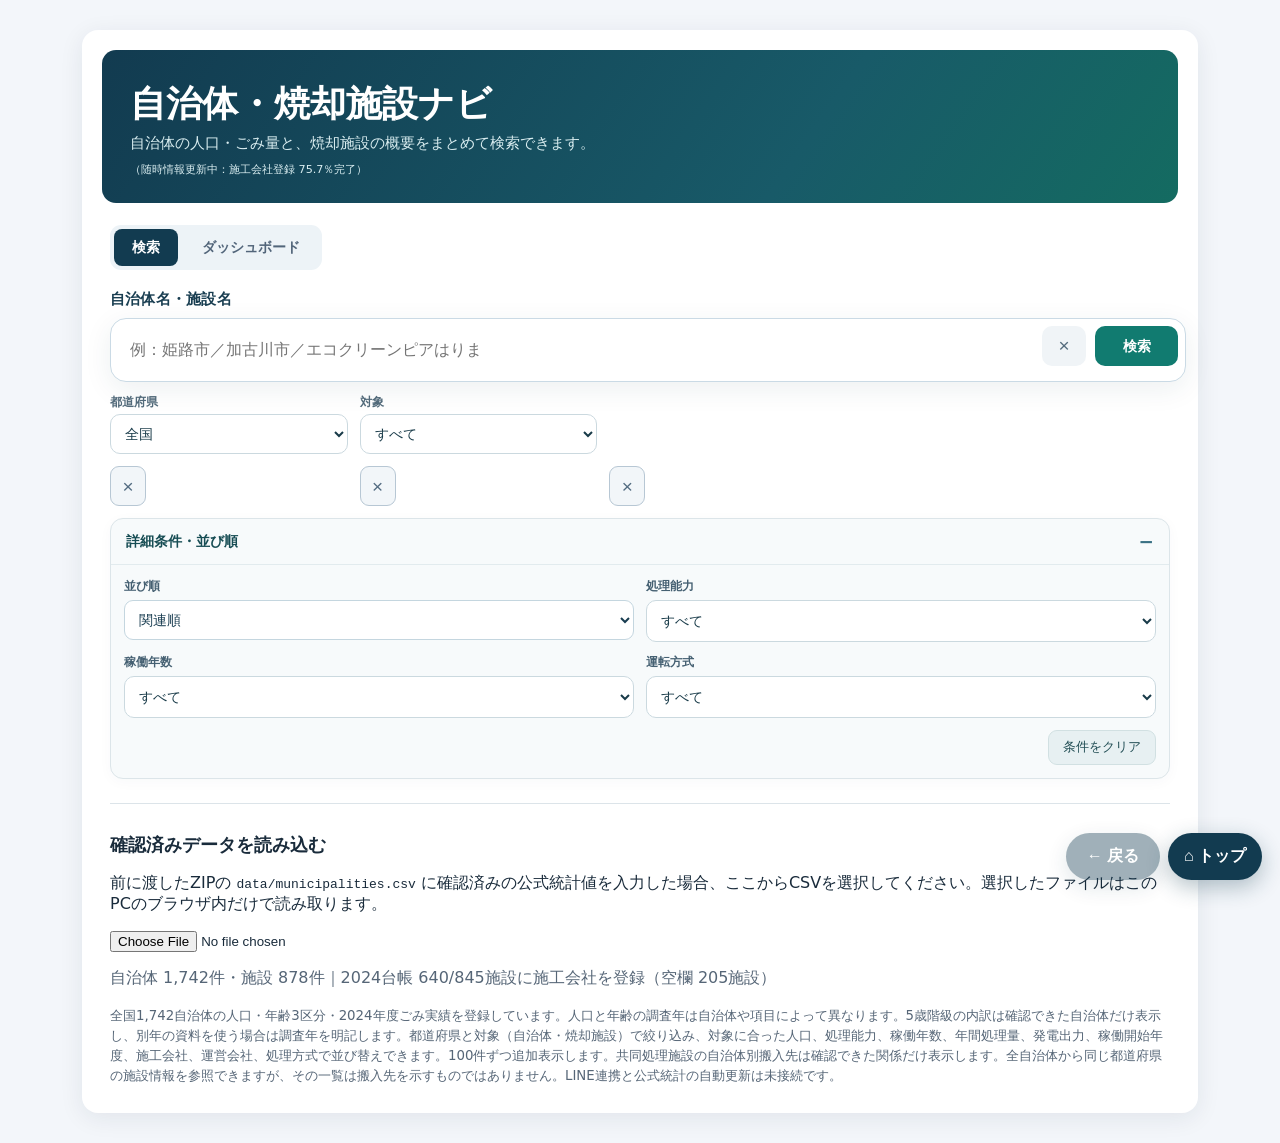
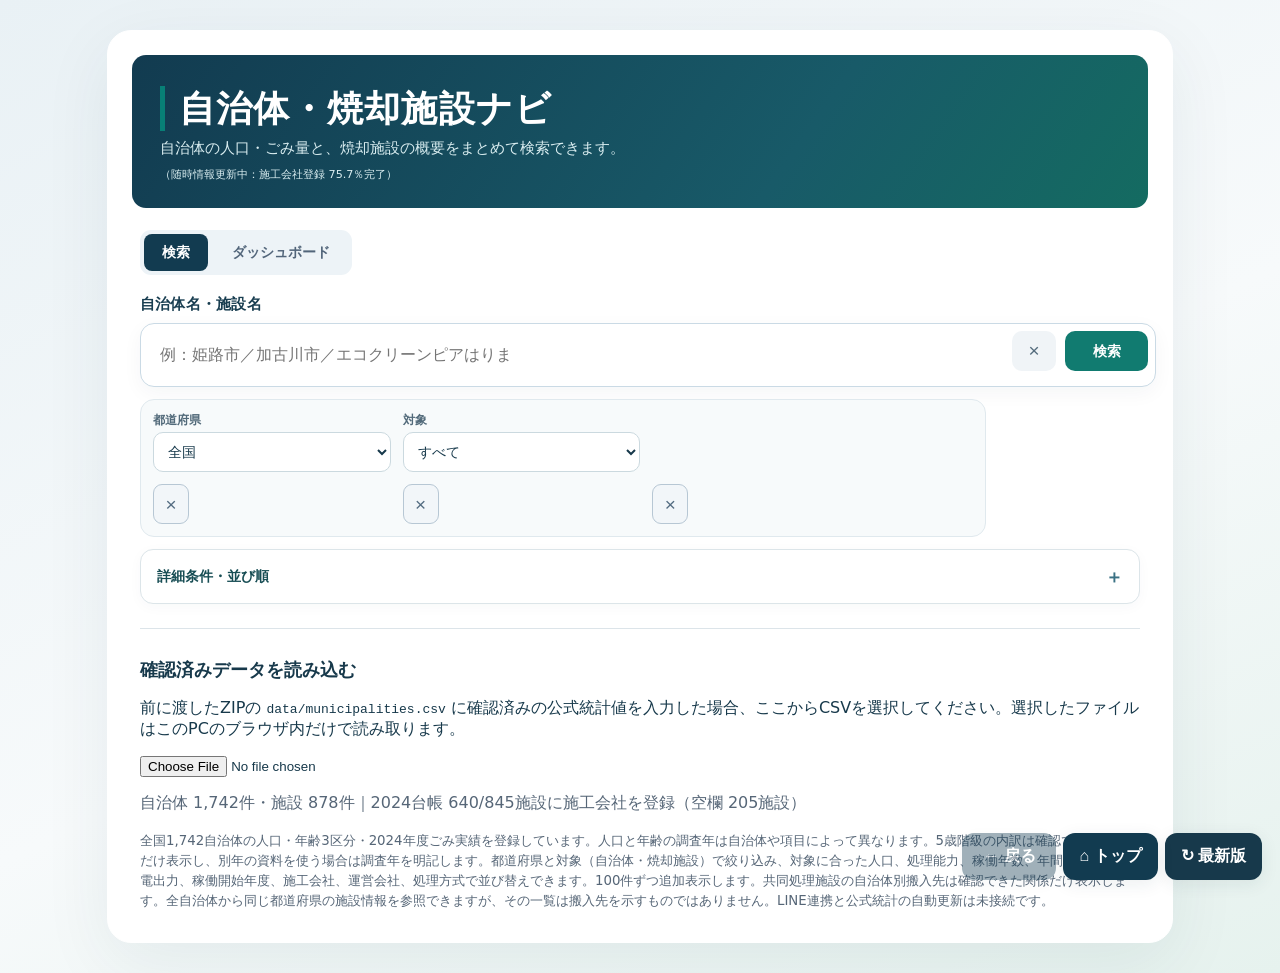
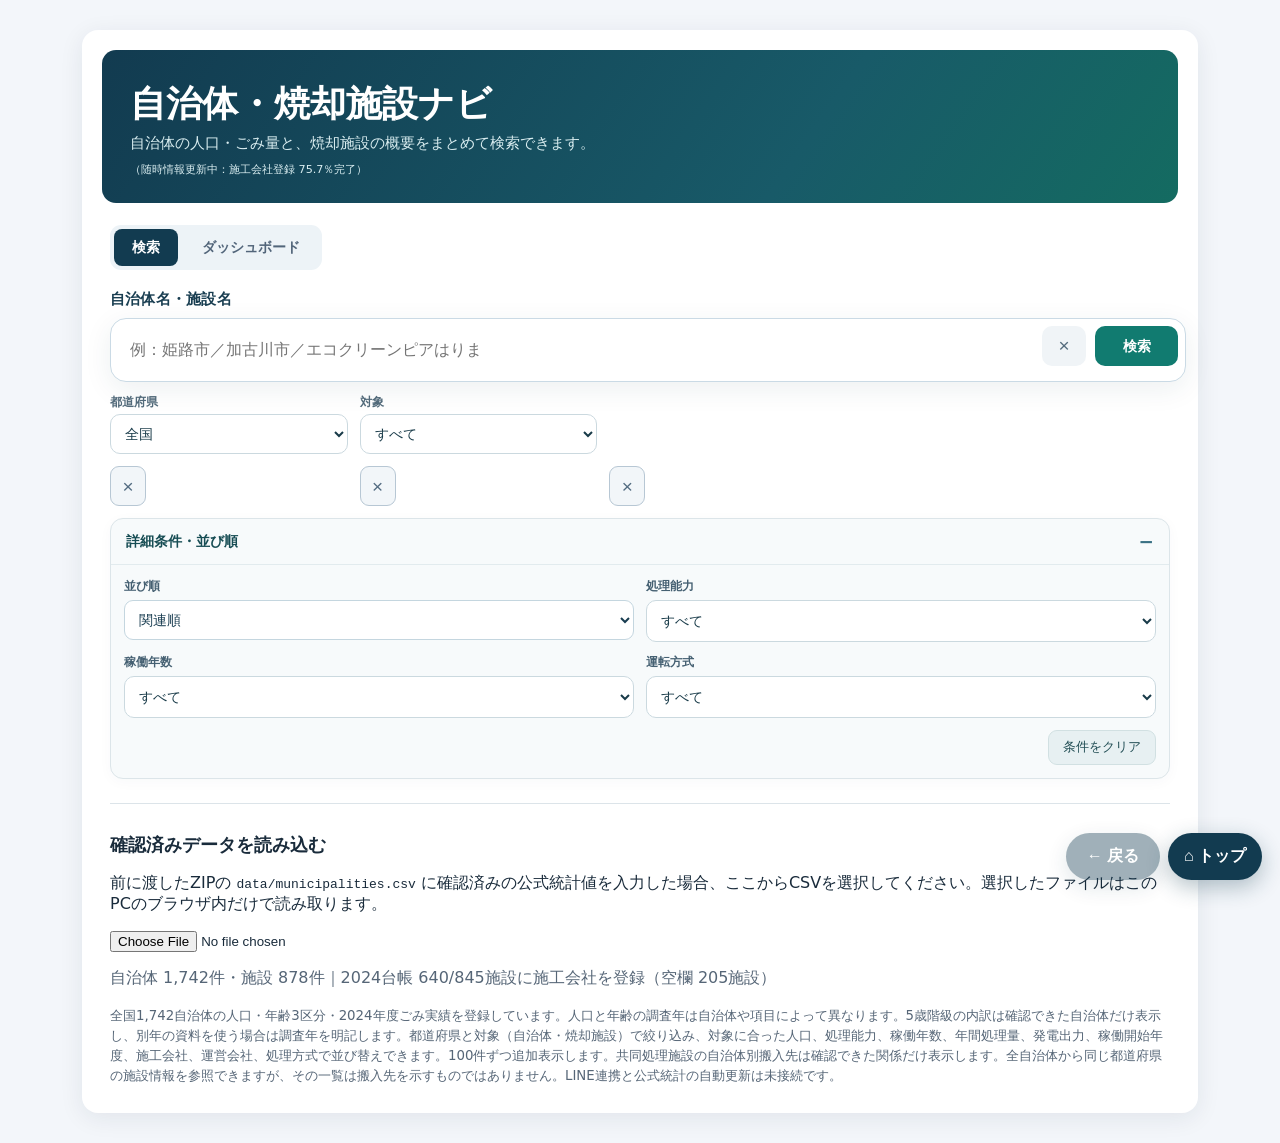
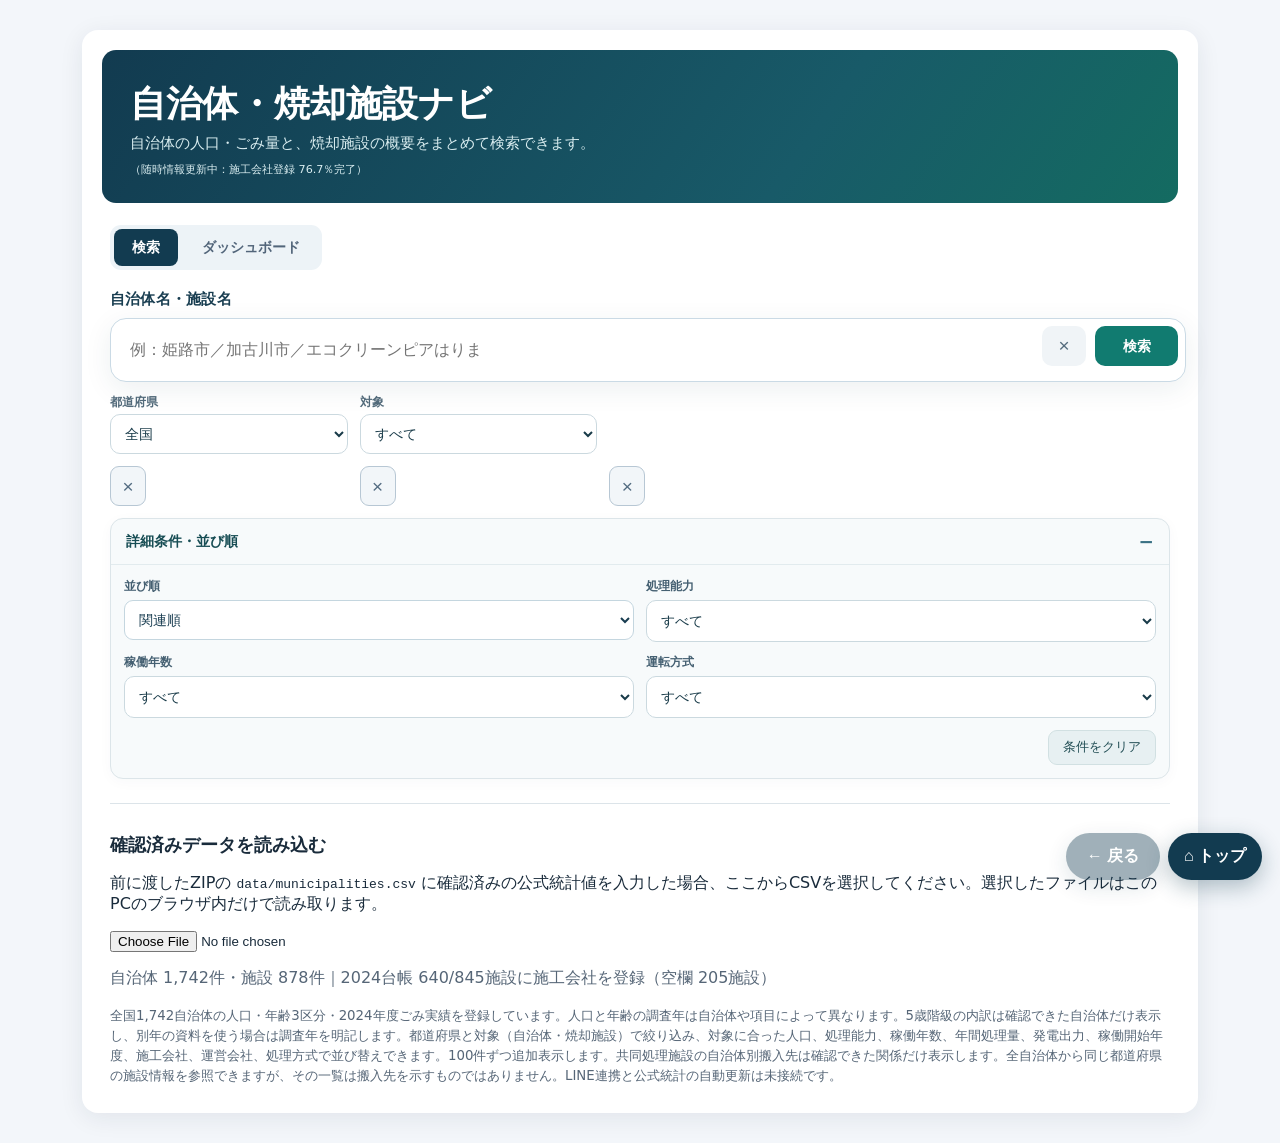
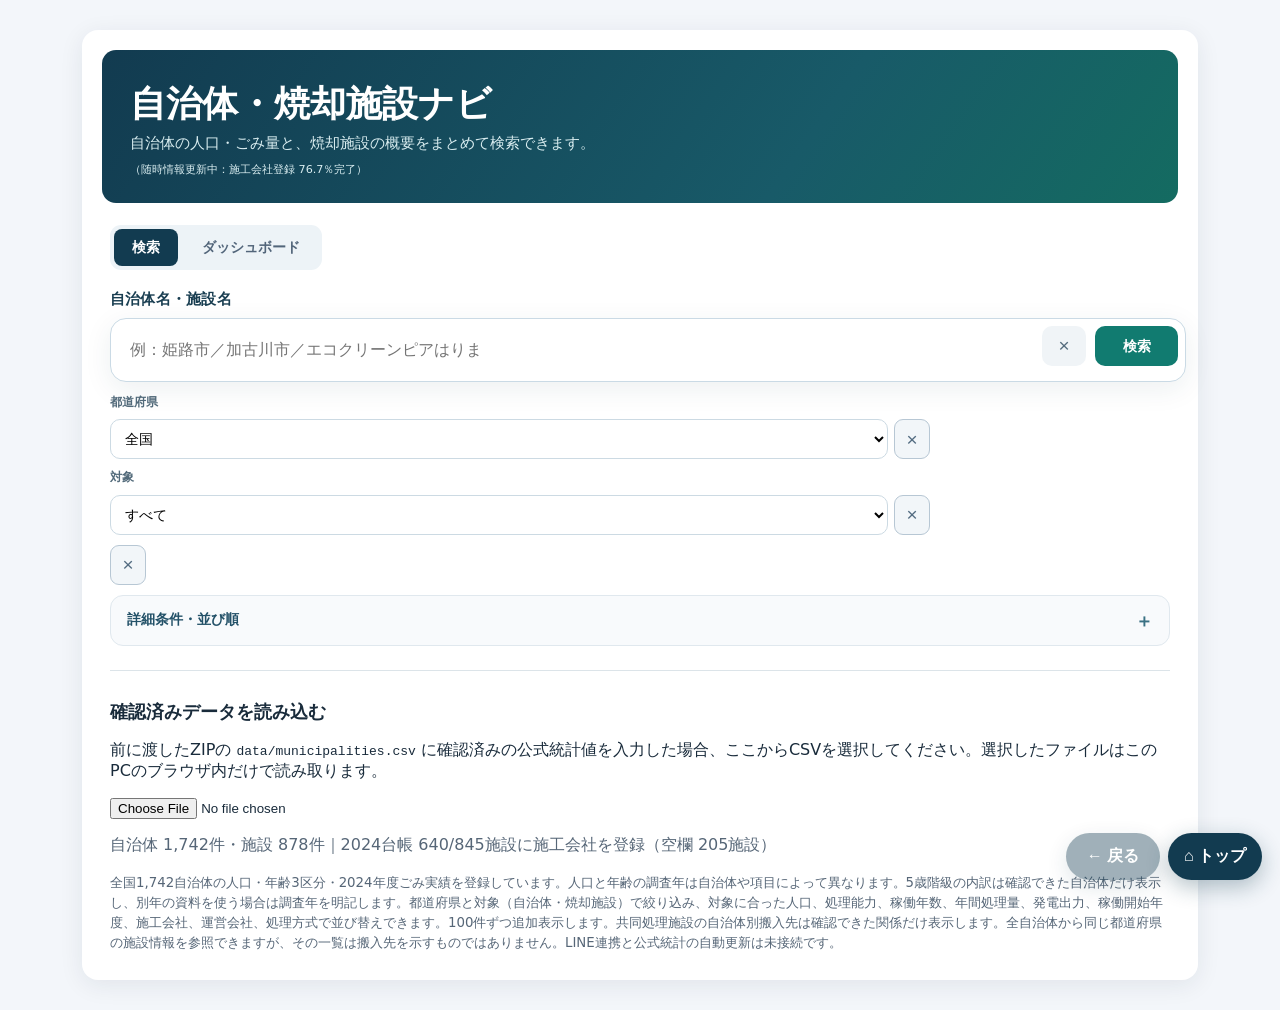
